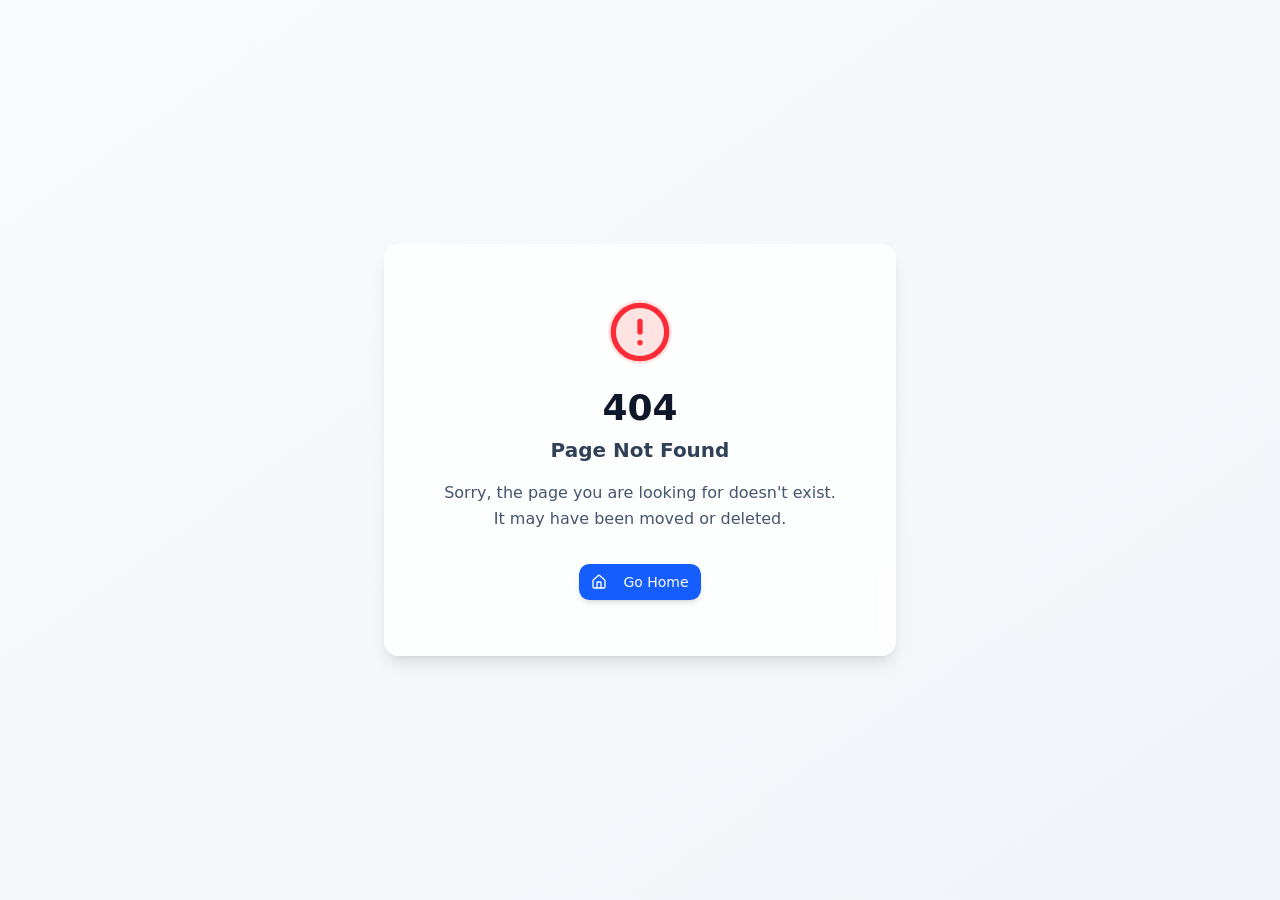
==== index.html @ 46c2acef "page create" ====
<!doctype html>
<html lang="en">

  <head>
    <meta charset="UTF-8" />
    <meta
      name="viewport"
      content="width=device-width, initial-scale=1.0, maximum-scale=1" />
    <link rel="icon" type="image/png" href="https://files.manuscdn.com/user_upload_by_module/web_dev_logo/310519663129083661/IYNgkzxyykVohRlD.png" />
    <link rel="apple-touch-icon" href="https://files.manuscdn.com/user_upload_by_module/web_dev_logo/310519663129083661/IYNgkzxyykVohRlD.png" />
    <title>Q'SHOW - Portfólio e Mídia Kit Digital</title>
    <!-- Add Google Fonts here, example:
    <link rel="preconnect" href="https://fonts.googleapis.com" />
    <link rel="preconnect" href="https://fonts.gstatic.com" crossorigin />
    <link href="https://fonts.googleapis.com/css2?family=Inter:wght@400;500;600;700&display=swap" rel="stylesheet" />
    -->
    <script type="module" crossorigin src="/assets/index-CHaMhedC.js"></script>
    <link rel="stylesheet" crossorigin href="/assets/index-DF2YPEiP.css">
  </head>

  <body>
    <script id="manus-runtime">window.__MANUS_HOST_DEV__ = false;
(function(){"use strict";var Dr={exports:{}},Qn={};/**
 * @license React
 * react-jsx-runtime.production.js
 *
 * Copyright (c) Meta Platforms, Inc. and affiliates.
 *
 * This source code is licensed under the MIT license found in the
 * LICENSE file in the root directory of this source tree.
 */var Wc;function cm(){if(Wc)return Qn;Wc=1;var r=Symbol.for("react.transitional.element"),i=Symbol.for("react.fragment");function u(s,f,m){var x=null;if(m!==void 0&&(x=""+m),f.key!==void 0&&(x=""+f.key),"key"in f){m={};for(var N in f)N!=="key"&&(m[N]=f[N])}else m=f;return f=m.ref,{$$typeof:r,type:s,key:x,ref:f!==void 0?f:null,props:m}}return Qn.Fragment=i,Qn.jsx=u,Qn.jsxs=u,Qn}var $c;function um(){return $c||($c=1,Dr.exports=cm()),Dr.exports}var h=um(),Mr={exports:{}},Kn={},Ar={exports:{}},Rr={};/**
 * @license React
 * scheduler.production.js
 *
 * Copyright (c) Meta Platforms, Inc. and affiliates.
 *
 * This source code is licensed under the MIT license found in the
 * LICENSE file in the root directory of this source tree.
 */var Fc;function dm(){return Fc||(Fc=1,function(r){function i(A,G){var B=A.length;A.push(G);t:for(;0<B;){var bt=B-1>>>1,p=A[bt];if(0<f(p,G))A[bt]=G,A[B]=p,B=bt;else break t}}function u(A){return A.length===0?null:A[0]}function s(A){if(A.length===0)return null;var G=A[0],B=A.pop();if(B!==G){A[0]=B;t:for(var bt=0,p=A.length,j=p>>>1;bt<j;){var V=2*(bt+1)-1,q=A[V],Z=V+1,st=A[Z];if(0>f(q,B))Z<p&&0>f(st,q)?(A[bt]=st,A[Z]=B,bt=Z):(A[bt]=q,A[V]=B,bt=V);else if(Z<p&&0>f(st,B))A[bt]=st,A[Z]=B,bt=Z;else break t}}return G}function f(A,G){var B=A.sortIndex-G.sortIndex;return B!==0?B:A.id-G.id}if(r.unstable_now=void 0,typeof performance=="object"&&typeof performance.now=="function"){var m=performance;r.unstable_now=function(){return m.now()}}else{var x=Date,N=x.now();r.unstable_now=function(){return x.now()-N}}var C=[],v=[],D=1,R=null,J=3,$=!1,F=!1,at=!1,ct=!1,ht=typeof setTimeout=="function"?setTimeout:null,St=typeof clearTimeout=="function"?clearTimeout:null,k=typeof setImmediate<"u"?setImmediate:null;function Y(A){for(var G=u(v);G!==null;){if(G.callback===null)s(v);else if(G.startTime<=A)s(v),G.sortIndex=G.expirationTime,i(C,G);else break;G=u(v)}}function H(A){if(at=!1,Y(A),!F)if(u(C)!==null)F=!0,it||(it=!0,Bt());else{var G=u(v);G!==null&&Mt(H,G.startTime-A)}}var it=!1,rt=-1,X=5,xt=-1;function Be(){return ct?!0:!(r.unstable_now()-xt<X)}function It(){if(ct=!1,it){var A=r.unstable_now();xt=A;var G=!0;try{t:{F=!1,at&&(at=!1,St(rt),rt=-1),$=!0;var B=J;try{e:{for(Y(A),R=u(C);R!==null&&!(R.expirationTime>A&&Be());){var bt=R.callback;if(typeof bt=="function"){R.callback=null,J=R.priorityLevel;var p=bt(R.expirationTime<=A);if(A=r.unstable_now(),typeof p=="function"){R.callback=p,Y(A),G=!0;break e}R===u(C)&&s(C),Y(A)}else s(C);R=u(C)}if(R!==null)G=!0;else{var j=u(v);j!==null&&Mt(H,j.startTime-A),G=!1}}break t}finally{R=null,J=B,$=!1}G=void 0}}finally{G?Bt():it=!1}}}var Bt;if(typeof k=="function")Bt=function(){k(It)};else if(typeof MessageChannel<"u"){var me=new MessageChannel,Se=me.port2;me.port1.onmessage=It,Bt=function(){Se.postMessage(null)}}else Bt=function(){ht(It,0)};function Mt(A,G){rt=ht(function(){A(r.unstable_now())},G)}r.unstable_IdlePriority=5,r.unstable_ImmediatePriority=1,r.unstable_LowPriority=4,r.unstable_NormalPriority=3,r.unstable_Profiling=null,r.unstable_UserBlockingPriority=2,r.unstable_cancelCallback=function(A){A.callback=null},r.unstable_forceFrameRate=function(A){0>A||125<A?console.error("forceFrameRate takes a positive int between 0 and 125, forcing frame rates higher than 125 fps is not supported"):X=0<A?Math.floor(1e3/A):5},r.unstable_getCurrentPriorityLevel=function(){return J},r.unstable_next=function(A){switch(J){case 1:case 2:case 3:var G=3;break;default:G=J}var B=J;J=G;try{return A()}finally{J=B}},r.unstable_requestPaint=function(){ct=!0},r.unstable_runWithPriority=function(A,G){switch(A){case 1:case 2:case 3:case 4:case 5:break;default:A=3}var B=J;J=A;try{return G()}finally{J=B}},r.unstable_scheduleCallback=function(A,G,B){var bt=r.unstable_now();switch(typeof B=="object"&&B!==null?(B=B.delay,B=typeof B=="number"&&0<B?bt+B:bt):B=bt,A){case 1:var p=-1;break;case 2:p=250;break;case 5:p=1073741823;break;case 4:p=1e4;break;default:p=5e3}return p=B+p,A={id:D++,callback:G,priorityLevel:A,startTime:B,expirationTime:p,sortIndex:-1},B>bt?(A.sortIndex=B,i(v,A),u(C)===null&&A===u(v)&&(at?(St(rt),rt=-1):at=!0,Mt(H,B-bt))):(A.sortIndex=p,i(C,A),F||$||(F=!0,it||(it=!0,Bt()))),A},r.unstable_shouldYield=Be,r.unstable_wrapCallback=function(A){var G=J;return function(){var B=J;J=G;try{return A.apply(this,arguments)}finally{J=B}}}}(Rr)),Rr}var Ic;function fm(){return Ic||(Ic=1,Ar.exports=dm()),Ar.exports}var zr={exports:{}},ut={};/**
 * @license React
 * react.production.js
 *
 * Copyright (c) Meta Platforms, Inc. and affiliates.
 *
 * This source code is licensed under the MIT license found in the
 * LICENSE file in the root directory of this source tree.
 */var tu;function hm(){if(tu)return ut;tu=1;var r=Symbol.for("react.transitional.element"),i=Symbol.for("react.portal"),u=Symbol.for("react.fragment"),s=Symbol.for("react.strict_mode"),f=Symbol.for("react.profiler"),m=Symbol.for("react.consumer"),x=Symbol.for("react.context"),N=Symbol.for("react.forward_ref"),C=Symbol.for("react.suspense"),v=Symbol.for("react.memo"),D=Symbol.for("react.lazy"),R=Symbol.iterator;function J(p){return p===null||typeof p!="object"?null:(p=R&&p[R]||p["@@iterator"],typeof p=="function"?p:null)}var $={isMounted:function(){return!1},enqueueForceUpdate:function(){},enqueueReplaceState:function(){},enqueueSetState:function(){}},F=Object.assign,at={};function ct(p,j,V){this.props=p,this.context=j,this.refs=at,this.updater=V||$}ct.prototype.isReactComponent={},ct.prototype.setState=function(p,j){if(typeof p!="object"&&typeof p!="function"&&p!=null)throw Error("takes an object of state variables to update or a function which returns an object of state variables.");this.updater.enqueueSetState(this,p,j,"setState")},ct.prototype.forceUpdate=function(p){this.updater.enqueueForceUpdate(this,p,"forceUpdate")};function ht(){}ht.prototype=ct.prototype;function St(p,j,V){this.props=p,this.context=j,this.refs=at,this.updater=V||$}var k=St.prototype=new ht;k.constructor=St,F(k,ct.prototype),k.isPureReactComponent=!0;var Y=Array.isArray,H={H:null,A:null,T:null,S:null,V:null},it=Object.prototype.hasOwnProperty;function rt(p,j,V,q,Z,st){return V=st.ref,{$$typeof:r,type:p,key:j,ref:V!==void 0?V:null,props:st}}function X(p,j){return rt(p.type,j,void 0,void 0,void 0,p.props)}function xt(p){return typeof p=="object"&&p!==null&&p.$$typeof===r}function Be(p){var j={"=":"=0",":":"=2"};return"$"+p.replace(/[=:]/g,function(V){return j[V]})}var It=/\/+/g;function Bt(p,j){return typeof p=="object"&&p!==null&&p.key!=null?Be(""+p.key):j.toString(36)}function me(){}function Se(p){switch(p.status){case"fulfilled":return p.value;case"rejected":throw p.reason;default:switch(typeof p.status=="string"?p.then(me,me):(p.status="pending",p.then(function(j){p.status==="pending"&&(p.status="fulfilled",p.value=j)},function(j){p.status==="pending"&&(p.status="rejected",p.reason=j)})),p.status){case"fulfilled":return p.value;case"rejected":throw p.reason}}throw p}function Mt(p,j,V,q,Z){var st=typeof p;(st==="undefined"||st==="boolean")&&(p=null);var tt=!1;if(p===null)tt=!0;else switch(st){case"bigint":case"string":case"number":tt=!0;break;case"object":switch(p.$$typeof){case r:case i:tt=!0;break;case D:return tt=p._init,Mt(tt(p._payload),j,V,q,Z)}}if(tt)return Z=Z(p),tt=q===""?"."+Bt(p,0):q,Y(Z)?(V="",tt!=null&&(V=tt.replace(It,"$&/")+"/"),Mt(Z,j,V,"",function(Pt){return Pt})):Z!=null&&(xt(Z)&&(Z=X(Z,V+(Z.key==null||p&&p.key===Z.key?"":(""+Z.key).replace(It,"$&/")+"/")+tt)),j.push(Z)),1;tt=0;var gt=q===""?".":q+":";if(Y(p))for(var Tt=0;Tt<p.length;Tt++)q=p[Tt],st=gt+Bt(q,Tt),tt+=Mt(q,j,V,st,Z);else if(Tt=J(p),typeof Tt=="function")for(p=Tt.call(p),Tt=0;!(q=p.next()).done;)q=q.value,st=gt+Bt(q,Tt++),tt+=Mt(q,j,V,st,Z);else if(st==="object"){if(typeof p.then=="function")return Mt(Se(p),j,V,q,Z);throw j=String(p),Error("Objects are not valid as a React child (found: "+(j==="[object Object]"?"object with keys {"+Object.keys(p).join(", ")+"}":j)+"). If you meant to render a collection of children, use an array instead.")}return tt}function A(p,j,V){if(p==null)return p;var q=[],Z=0;return Mt(p,q,"","",function(st){return j.call(V,st,Z++)}),q}function G(p){if(p._status===-1){var j=p._result;j=j(),j.then(function(V){(p._status===0||p._status===-1)&&(p._status=1,p._result=V)},function(V){(p._status===0||p._status===-1)&&(p._status=2,p._result=V)}),p._status===-1&&(p._status=0,p._result=j)}if(p._status===1)return p._result.default;throw p._result}var B=typeof reportError=="function"?reportError:function(p){if(typeof window=="object"&&typeof window.ErrorEvent=="function"){var j=new window.ErrorEvent("error",{bubbles:!0,cancelable:!0,message:typeof p=="object"&&p!==null&&typeof p.message=="string"?String(p.message):String(p),error:p});if(!window.dispatchEvent(j))return}else if(typeof process=="object"&&typeof process.emit=="function"){process.emit("uncaughtException",p);return}console.error(p)};function bt(){}return ut.Children={map:A,forEach:function(p,j,V){A(p,function(){j.apply(this,arguments)},V)},count:function(p){var j=0;return A(p,function(){j++}),j},toArray:function(p){return A(p,function(j){return j})||[]},only:function(p){if(!xt(p))throw Error("React.Children.only expected to receive a single React element child.");return p}},ut.Component=ct,ut.Fragment=u,ut.Profiler=f,ut.PureComponent=St,ut.StrictMode=s,ut.Suspense=C,ut.__CLIENT_INTERNALS_DO_NOT_USE_OR_WARN_USERS_THEY_CANNOT_UPGRADE=H,ut.__COMPILER_RUNTIME={__proto__:null,c:function(p){return H.H.useMemoCache(p)}},ut.cache=function(p){return function(){return p.apply(null,arguments)}},ut.cloneElement=function(p,j,V){if(p==null)throw Error("The argument must be a React element, but you passed "+p+".");var q=F({},p.props),Z=p.key,st=void 0;if(j!=null)for(tt in j.ref!==void 0&&(st=void 0),j.key!==void 0&&(Z=""+j.key),j)!it.call(j,tt)||tt==="key"||tt==="__self"||tt==="__source"||tt==="ref"&&j.ref===void 0||(q[tt]=j[tt]);var tt=arguments.length-2;if(tt===1)q.children=V;else if(1<tt){for(var gt=Array(tt),Tt=0;Tt<tt;Tt++)gt[Tt]=arguments[Tt+2];q.children=gt}return rt(p.type,Z,void 0,void 0,st,q)},ut.createContext=function(p){return p={$$typeof:x,_currentValue:p,_currentValue2:p,_threadCount:0,Provider:null,Consumer:null},p.Provider=p,p.Consumer={$$typeof:m,_context:p},p},ut.createElement=function(p,j,V){var q,Z={},st=null;if(j!=null)for(q in j.key!==void 0&&(st=""+j.key),j)it.call(j,q)&&q!=="key"&&q!=="__self"&&q!=="__source"&&(Z[q]=j[q]);var tt=arguments.length-2;if(tt===1)Z.children=V;else if(1<tt){for(var gt=Array(tt),Tt=0;Tt<tt;Tt++)gt[Tt]=arguments[Tt+2];Z.children=gt}if(p&&p.defaultProps)for(q in tt=p.defaultProps,tt)Z[q]===void 0&&(Z[q]=tt[q]);return rt(p,st,void 0,void 0,null,Z)},ut.createRef=function(){return{current:null}},ut.forwardRef=function(p){return{$$typeof:N,render:p}},ut.isValidElement=xt,ut.lazy=function(p){return{$$typeof:D,_payload:{_status:-1,_result:p},_init:G}},ut.memo=function(p,j){return{$$typeof:v,type:p,compare:j===void 0?null:j}},ut.startTransition=function(p){var j=H.T,V={};H.T=V;try{var q=p(),Z=H.S;Z!==null&&Z(V,q),typeof q=="object"&&q!==null&&typeof q.then=="function"&&q.then(bt,B)}catch(st){B(st)}finally{H.T=j}},ut.unstable_useCacheRefresh=function(){return H.H.useCacheRefresh()},ut.use=function(p){return H.H.use(p)},ut.useActionState=function(p,j,V){return H.H.useActionState(p,j,V)},ut.useCallback=function(p,j){return H.H.useCallback(p,j)},ut.useContext=function(p){return H.H.useContext(p)},ut.useDebugValue=function(){},ut.useDeferredValue=function(p,j){return H.H.useDeferredValue(p,j)},ut.useEffect=function(p,j,V){var q=H.H;if(typeof V=="function")throw Error("useEffect CRUD overload is not enabled in this build of React.");return q.useEffect(p,j)},ut.useId=function(){return H.H.useId()},ut.useImperativeHandle=function(p,j,V){return H.H.useImperativeHandle(p,j,V)},ut.useInsertionEffect=function(p,j){return H.H.useInsertionEffect(p,j)},ut.useLayoutEffect=function(p,j){return H.H.useLayoutEffect(p,j)},ut.useMemo=function(p,j){return H.H.useMemo(p,j)},ut.useOptimistic=function(p,j){return H.H.useOptimistic(p,j)},ut.useReducer=function(p,j,V){return H.H.useReducer(p,j,V)},ut.useRef=function(p){return H.H.useRef(p)},ut.useState=function(p){return H.H.useState(p)},ut.useSyncExternalStore=function(p,j,V){return H.H.useSyncExternalStore(p,j,V)},ut.useTransition=function(){return H.H.useTransition()},ut.version="19.1.1",ut}var eu;function Nr(){return eu||(eu=1,zr.exports=hm()),zr.exports}var _r={exports:{}},he={};/**
 * @license React
 * react-dom.production.js
 *
 * Copyright (c) Meta Platforms, Inc. and affiliates.
 *
 * This source code is licensed under the MIT license found in the
 * LICENSE file in the root directory of this source tree.
 */var lu;function mm(){if(lu)return he;lu=1;var r=Nr();function i(C){var v="https://react.dev/errors/"+C;if(1<arguments.length){v+="?args[]="+encodeURIComponent(arguments[1]);for(var D=2;D<arguments.length;D++)v+="&args[]="+encodeURIComponent(arguments[D])}return"Minified React error #"+C+"; visit "+v+" for the full message or use the non-minified dev environment for full errors and additional helpful warnings."}function u(){}var s={d:{f:u,r:function(){throw Error(i(522))},D:u,C:u,L:u,m:u,X:u,S:u,M:u},p:0,findDOMNode:null},f=Symbol.for("react.portal");function m(C,v,D){var R=3<arguments.length&&arguments[3]!==void 0?arguments[3]:null;return{$$typeof:f,key:R==null?null:""+R,children:C,containerInfo:v,implementation:D}}var x=r.__CLIENT_INTERNALS_DO_NOT_USE_OR_WARN_USERS_THEY_CANNOT_UPGRADE;function N(C,v){if(C==="font")return"";if(typeof v=="string")return v==="use-credentials"?v:""}return he.__DOM_INTERNALS_DO_NOT_USE_OR_WARN_USERS_THEY_CANNOT_UPGRADE=s,he.createPortal=function(C,v){var D=2<arguments.length&&arguments[2]!==void 0?arguments[2]:null;if(!v||v.nodeType!==1&&v.nodeType!==9&&v.nodeType!==11)throw Error(i(299));return m(C,v,null,D)},he.flushSync=function(C){var v=x.T,D=s.p;try{if(x.T=null,s.p=2,C)return C()}finally{x.T=v,s.p=D,s.d.f()}},he.preconnect=function(C,v){typeof C=="string"&&(v?(v=v.crossOrigin,v=typeof v=="string"?v==="use-credentials"?v:"":void 0):v=null,s.d.C(C,v))},he.prefetchDNS=function(C){typeof C=="string"&&s.d.D(C)},he.preinit=function(C,v){if(typeof C=="string"&&v&&typeof v.as=="string"){var D=v.as,R=N(D,v.crossOrigin),J=typeof v.integrity=="string"?v.integrity:void 0,$=typeof v.fetchPriority=="string"?v.fetchPriority:void 0;D==="style"?s.d.S(C,typeof v.precedence=="string"?v.precedence:void 0,{crossOrigin:R,integrity:J,fetchPriority:$}):D==="script"&&s.d.X(C,{crossOrigin:R,integrity:J,fetchPriority:$,nonce:typeof v.nonce=="string"?v.nonce:void 0})}},he.preinitModule=function(C,v){if(typeof C=="string")if(typeof v=="object"&&v!==null){if(v.as==null||v.as==="script"){var D=N(v.as,v.crossOrigin);s.d.M(C,{crossOrigin:D,integrity:typeof v.integrity=="string"?v.integrity:void 0,nonce:typeof v.nonce=="string"?v.nonce:void 0})}}else v==null&&s.d.M(C)},he.preload=function(C,v){if(typeof C=="string"&&typeof v=="object"&&v!==null&&typeof v.as=="string"){var D=v.as,R=N(D,v.crossOrigin);s.d.L(C,D,{crossOrigin:R,integrity:typeof v.integrity=="string"?v.integrity:void 0,nonce:typeof v.nonce=="string"?v.nonce:void 0,type:typeof v.type=="string"?v.type:void 0,fetchPriority:typeof v.fetchPriority=="string"?v.fetchPriority:void 0,referrerPolicy:typeof v.referrerPolicy=="string"?v.referrerPolicy:void 0,imageSrcSet:typeof v.imageSrcSet=="string"?v.imageSrcSet:void 0,imageSizes:typeof v.imageSizes=="string"?v.imageSizes:void 0,media:typeof v.media=="string"?v.media:void 0})}},he.preloadModule=function(C,v){if(typeof C=="string")if(v){var D=N(v.as,v.crossOrigin);s.d.m(C,{as:typeof v.as=="string"&&v.as!=="script"?v.as:void 0,crossOrigin:D,integrity:typeof v.integrity=="string"?v.integrity:void 0})}else s.d.m(C)},he.requestFormReset=function(C){s.d.r(C)},he.unstable_batchedUpdates=function(C,v){return C(v)},he.useFormState=function(C,v,D){return x.H.useFormState(C,v,D)},he.useFormStatus=function(){return x.H.useHostTransitionStatus()},he.version="19.1.1",he}var au;function gm(){if(au)return _r.exports;au=1;function r(){if(!(typeof __REACT_DEVTOOLS_GLOBAL_HOOK__>"u"||typeof __REACT_DEVTOOLS_GLOBAL_HOOK__.checkDCE!="function"))try{__REACT_DEVTOOLS_GLOBAL_HOOK__.checkDCE(r)}catch(i){console.error(i)}}return r(),_r.exports=mm(),_r.exports}/**
 * @license React
 * react-dom-client.production.js
 *
 * Copyright (c) Meta Platforms, Inc. and affiliates.
 *
 * This source code is licensed under the MIT license found in the
 * LICENSE file in the root directory of this source tree.
 */var nu;function pm(){if(nu)return Kn;nu=1;var r=fm(),i=Nr(),u=gm();function s(t){var e="https://react.dev/errors/"+t;if(1<arguments.length){e+="?args[]="+encodeURIComponent(arguments[1]);for(var l=2;l<arguments.length;l++)e+="&args[]="+encodeURIComponent(arguments[l])}return"Minified React error #"+t+"; visit "+e+" for the full message or use the non-minified dev environment for full errors and additional helpful warnings."}function f(t){return!(!t||t.nodeType!==1&&t.nodeType!==9&&t.nodeType!==11)}function m(t){var e=t,l=t;if(t.alternate)for(;e.return;)e=e.return;else{t=e;do e=t,(e.flags&4098)!==0&&(l=e.return),t=e.return;while(t)}return e.tag===3?l:null}function x(t){if(t.tag===13){var e=t.memoizedState;if(e===null&&(t=t.alternate,t!==null&&(e=t.memoizedState)),e!==null)return e.dehydrated}return null}function N(t){if(m(t)!==t)throw Error(s(188))}function C(t){var e=t.alternate;if(!e){if(e=m(t),e===null)throw Error(s(188));return e!==t?null:t}for(var l=t,a=e;;){var n=l.return;if(n===null)break;var o=n.alternate;if(o===null){if(a=n.return,a!==null){l=a;continue}break}if(n.child===o.child){for(o=n.child;o;){if(o===l)return N(n),t;if(o===a)return N(n),e;o=o.sibling}throw Error(s(188))}if(l.return!==a.return)l=n,a=o;else{for(var c=!1,d=n.child;d;){if(d===l){c=!0,l=n,a=o;break}if(d===a){c=!0,a=n,l=o;break}d=d.sibling}if(!c){for(d=o.child;d;){if(d===l){c=!0,l=o,a=n;break}if(d===a){c=!0,a=o,l=n;break}d=d.sibling}if(!c)throw Error(s(189))}}if(l.alternate!==a)throw Error(s(190))}if(l.tag!==3)throw Error(s(188));return l.stateNode.current===l?t:e}function v(t){var e=t.tag;if(e===5||e===26||e===27||e===6)return t;for(t=t.child;t!==null;){if(e=v(t),e!==null)return e;t=t.sibling}return null}var D=Object.assign,R=Symbol.for("react.element"),J=Symbol.for("react.transitional.element"),$=Symbol.for("react.portal"),F=Symbol.for("react.fragment"),at=Symbol.for("react.strict_mode"),ct=Symbol.for("react.profiler"),ht=Symbol.for("react.provider"),St=Symbol.for("react.consumer"),k=Symbol.for("react.context"),Y=Symbol.for("react.forward_ref"),H=Symbol.for("react.suspense"),it=Symbol.for("react.suspense_list"),rt=Symbol.for("react.memo"),X=Symbol.for("react.lazy"),xt=Symbol.for("react.activity"),Be=Symbol.for("react.memo_cache_sentinel"),It=Symbol.iterator;function Bt(t){return t===null||typeof t!="object"?null:(t=It&&t[It]||t["@@iterator"],typeof t=="function"?t:null)}var me=Symbol.for("react.client.reference");function Se(t){if(t==null)return null;if(typeof t=="function")return t.$$typeof===me?null:t.displayName||t.name||null;if(typeof t=="string")return t;switch(t){case F:return"Fragment";case ct:return"Profiler";case at:return"StrictMode";case H:return"Suspense";case it:return"SuspenseList";case xt:return"Activity"}if(typeof t=="object")switch(t.$$typeof){case $:return"Portal";case k:return(t.displayName||"Context")+".Provider";case St:return(t._context.displayName||"Context")+".Consumer";case Y:var e=t.render;return t=t.displayName,t||(t=e.displayName||e.name||"",t=t!==""?"ForwardRef("+t+")":"ForwardRef"),t;case rt:return e=t.displayName||null,e!==null?e:Se(t.type)||"Memo";case X:e=t._payload,t=t._init;try{return Se(t(e))}catch{}}return null}var Mt=Array.isArray,A=i.__CLIENT_INTERNALS_DO_NOT_USE_OR_WARN_USERS_THEY_CANNOT_UPGRADE,G=u.__DOM_INTERNALS_DO_NOT_USE_OR_WARN_USERS_THEY_CANNOT_UPGRADE,B={pending:!1,data:null,method:null,action:null},bt=[],p=-1;function j(t){return{current:t}}function V(t){0>p||(t.current=bt[p],bt[p]=null,p--)}function q(t,e){p++,bt[p]=t.current,t.current=e}var Z=j(null),st=j(null),tt=j(null),gt=j(null);function Tt(t,e){switch(q(tt,e),q(st,t),q(Z,null),e.nodeType){case 9:case 11:t=(t=e.documentElement)&&(t=t.namespaceURI)?Lh(t):0;break;default:if(t=e.tagName,e=e.namespaceURI)e=Lh(e),t=Hh(e,t);else switch(t){case"svg":t=1;break;case"math":t=2;break;default:t=0}}V(Z),q(Z,t)}function Pt(){V(Z),V(st),V(tt)}function Ke(t){t.memoizedState!==null&&q(gt,t);var e=Z.current,l=Hh(e,t.type);e!==l&&(q(st,t),q(Z,l))}function Ce(t){st.current===t&&(V(Z),V(st)),gt.current===t&&(V(gt),Jo._currentValue=B)}var Pe=Object.prototype.hasOwnProperty,pl=r.unstable_scheduleCallback,rn=r.unstable_cancelCallback,Sa=r.unstable_shouldYield,ii=r.unstable_requestPaint,ge=r.unstable_now,ri=r.unstable_getCurrentPriorityLevel,Hl=r.unstable_ImmediatePriority,$n=r.unstable_UserBlockingPriority,nl=r.unstable_NormalPriority,si=r.unstable_LowPriority,Ul=r.unstable_IdlePriority,ci=r.log,Ca=r.unstable_setDisableYieldValue,ql=null,Jt=null;function Je(t){if(typeof ci=="function"&&Ca(t),Jt&&typeof Jt.setStrictMode=="function")try{Jt.setStrictMode(ql,t)}catch{}}var Wt=Math.clz32?Math.clz32:di,ui=Math.log,Ea=Math.LN2;function di(t){return t>>>=0,t===0?32:31-(ui(t)/Ea|0)|0}var L=256,sn=4194304;function yl(t){var e=t&42;if(e!==0)return e;switch(t&-t){case 1:return 1;case 2:return 2;case 4:return 4;case 8:return 8;case 16:return 16;case 32:return 32;case 64:return 64;case 128:return 128;case 256:case 512:case 1024:case 2048:case 4096:case 8192:case 16384:case 32768:case 65536:case 131072:case 262144:case 524288:case 1048576:case 2097152:return t&4194048;case 4194304:case 8388608:case 16777216:case 33554432:return t&62914560;case 67108864:return 67108864;case 134217728:return 134217728;case 268435456:return 268435456;case 536870912:return 536870912;case 1073741824:return 0;default:return t}}function cn(t,e,l){var a=t.pendingLanes;if(a===0)return 0;var n=0,o=t.suspendedLanes,c=t.pingedLanes;t=t.warmLanes;var d=a&134217727;return d!==0?(a=d&~o,a!==0?n=yl(a):(c&=d,c!==0?n=yl(c):l||(l=d&~t,l!==0&&(n=yl(l))))):(d=a&~o,d!==0?n=yl(d):c!==0?n=yl(c):l||(l=a&~t,l!==0&&(n=yl(l)))),n===0?0:e!==0&&e!==n&&(e&o)===0&&(o=n&-n,l=e&-e,o>=l||o===32&&(l&4194048)!==0)?e:n}function Dt(t,e){return(t.pendingLanes&~(t.suspendedLanes&~t.pingedLanes)&e)===0}function Fn(t,e){switch(t){case 1:case 2:case 4:case 8:case 64:return e+250;case 16:case 32:case 128:case 256:case 512:case 1024:case 2048:case 4096:case 8192:case 16384:case 32768:case 65536:case 131072:case 262144:case 524288:case 1048576:case 2097152:return e+5e3;case 4194304:case 8388608:case 16777216:case 33554432:return-1;case 67108864:case 134217728:case 268435456:case 536870912:case 1073741824:return-1;default:return-1}}function In(){var t=L;return L<<=1,(L&4194048)===0&&(L=256),t}function fi(){var t=sn;return sn<<=1,(sn&62914560)===0&&(sn=4194304),t}function to(t){for(var e=[],l=0;31>l;l++)e.push(t);return e}function Ta(t,e){t.pendingLanes|=e,e!==268435456&&(t.suspendedLanes=0,t.pingedLanes=0,t.warmLanes=0)}function Fr(t,e,l,a,n,o){var c=t.pendingLanes;t.pendingLanes=l,t.suspendedLanes=0,t.pingedLanes=0,t.warmLanes=0,t.expiredLanes&=l,t.entangledLanes&=l,t.errorRecoveryDisabledLanes&=l,t.shellSuspendCounter=0;var d=t.entanglements,g=t.expirationTimes,S=t.hiddenUpdates;for(l=c&~l;0<l;){var z=31-Wt(l),O=1<<z;d[z]=0,g[z]=-1;var E=S[z];if(E!==null)for(S[z]=null,z=0;z<E.length;z++){var T=E[z];T!==null&&(T.lane&=-536870913)}l&=~O}a!==0&&hi(t,a,0),o!==0&&n===0&&t.tag!==0&&(t.suspendedLanes|=o&~(c&~e))}function hi(t,e,l){t.pendingLanes|=e,t.suspendedLanes&=~e;var a=31-Wt(e);t.entangledLanes|=e,t.entanglements[a]=t.entanglements[a]|1073741824|l&4194090}function mi(t,e){var l=t.entangledLanes|=e;for(t=t.entanglements;l;){var a=31-Wt(l),n=1<<a;n&e|t[a]&e&&(t[a]|=e),l&=~n}}function eo(t){switch(t){case 2:t=1;break;case 8:t=4;break;case 32:t=16;break;case 256:case 512:case 1024:case 2048:case 4096:case 8192:case 16384:case 32768:case 65536:case 131072:case 262144:case 524288:case 1048576:case 2097152:case 4194304:case 8388608:case 16777216:case 33554432:t=128;break;case 268435456:t=134217728;break;default:t=0}return t}function lo(t){return t&=-t,2<t?8<t?(t&134217727)!==0?32:268435456:8:2}function gi(){var t=G.p;return t!==0?t:(t=window.event,t===void 0?32:am(t.type))}function Ir(t,e){var l=G.p;try{return G.p=t,e()}finally{G.p=l}}var ol=Math.random().toString(36).slice(2),te="__reactFiber$"+ol,pe="__reactProps$"+ol,Gl="__reactContainer$"+ol,ao="__reactEvents$"+ol,ts="__reactListeners$"+ol,es="__reactHandles$"+ol,pi="__reactResources$"+ol,Da="__reactMarker$"+ol;function no(t){delete t[te],delete t[pe],delete t[ao],delete t[ts],delete t[es]}function Yl(t){var e=t[te];if(e)return e;for(var l=t.parentNode;l;){if(e=l[Gl]||l[te]){if(l=e.alternate,e.child!==null||l!==null&&l.child!==null)for(t=Yh(t);t!==null;){if(l=t[te])return l;t=Yh(t)}return e}t=l,l=t.parentNode}return null}function Xl(t){if(t=t[te]||t[Gl]){var e=t.tag;if(e===5||e===6||e===13||e===26||e===27||e===3)return t}return null}function Ma(t){var e=t.tag;if(e===5||e===26||e===27||e===6)return t.stateNode;throw Error(s(33))}function Vl(t){var e=t[pi];return e||(e=t[pi]={hoistableStyles:new Map,hoistableScripts:new Map}),e}function Xt(t){t[Da]=!0}var yi=new Set,vi={};function vl(t,e){We(t,e),We(t+"Capture",e)}function We(t,e){for(vi[t]=e,t=0;t<e.length;t++)yi.add(e[t])}var ls=RegExp("^[:A-Z_a-z\\u00C0-\\u00D6\\u00D8-\\u00F6\\u00F8-\\u02FF\\u0370-\\u037D\\u037F-\\u1FFF\\u200C-\\u200D\\u2070-\\u218F\\u2C00-\\u2FEF\\u3001-\\uD7FF\\uF900-\\uFDCF\\uFDF0-\\uFFFD][:A-Z_a-z\\u00C0-\\u00D6\\u00D8-\\u00F6\\u00F8-\\u02FF\\u0370-\\u037D\\u037F-\\u1FFF\\u200C-\\u200D\\u2070-\\u218F\\u2C00-\\u2FEF\\u3001-\\uD7FF\\uF900-\\uFDCF\\uFDF0-\\uFFFD\\-.0-9\\u00B7\\u0300-\\u036F\\u203F-\\u2040]*$"),bi={},xi={};function Aa(t){return Pe.call(xi,t)?!0:Pe.call(bi,t)?!1:ls.test(t)?xi[t]=!0:(bi[t]=!0,!1)}function M(t,e,l){if(Aa(e))if(l===null)t.removeAttribute(e);else{switch(typeof l){case"undefined":case"function":case"symbol":t.removeAttribute(e);return;case"boolean":var a=e.toLowerCase().slice(0,5);if(a!=="data-"&&a!=="aria-"){t.removeAttribute(e);return}}t.setAttribute(e,""+l)}}function nt(t,e,l){if(l===null)t.removeAttribute(e);else{switch(typeof l){case"undefined":case"function":case"symbol":case"boolean":t.removeAttribute(e);return}t.setAttribute(e,""+l)}}function Ot(t,e,l,a){if(a===null)t.removeAttribute(l);else{switch(typeof a){case"undefined":case"function":case"symbol":case"boolean":t.removeAttribute(l);return}t.setAttributeNS(e,l,""+a)}}var ee,Ee;function le(t){if(ee===void 0)try{throw Error()}catch(l){var e=l.stack.trim().match(/\n( *(at )?)/);ee=e&&e[1]||"",Ee=-1<l.stack.indexOf(`
    at`)?" (<anonymous>)":-1<l.stack.indexOf("@")?"@unknown:0:0":""}return`
`+ee+t+Ee}var Le=!1;function He(t,e){if(!t||Le)return"";Le=!0;var l=Error.prepareStackTrace;Error.prepareStackTrace=void 0;try{var a={DetermineComponentFrameRoot:function(){try{if(e){var O=function(){throw Error()};if(Object.defineProperty(O.prototype,"props",{set:function(){throw Error()}}),typeof Reflect=="object"&&Reflect.construct){try{Reflect.construct(O,[])}catch(T){var E=T}Reflect.construct(t,[],O)}else{try{O.call()}catch(T){E=T}t.call(O.prototype)}}else{try{throw Error()}catch(T){E=T}(O=t())&&typeof O.catch=="function"&&O.catch(function(){})}}catch(T){if(T&&E&&typeof T.stack=="string")return[T.stack,E.stack]}return[null,null]}};a.DetermineComponentFrameRoot.displayName="DetermineComponentFrameRoot";var n=Object.getOwnPropertyDescriptor(a.DetermineComponentFrameRoot,"name");n&&n.configurable&&Object.defineProperty(a.DetermineComponentFrameRoot,"name",{value:"DetermineComponentFrameRoot"});var o=a.DetermineComponentFrameRoot(),c=o[0],d=o[1];if(c&&d){var g=c.split(`
`),S=d.split(`
`);for(n=a=0;a<g.length&&!g[a].includes("DetermineComponentFrameRoot");)a++;for(;n<S.length&&!S[n].includes("DetermineComponentFrameRoot");)n++;if(a===g.length||n===S.length)for(a=g.length-1,n=S.length-1;1<=a&&0<=n&&g[a]!==S[n];)n--;for(;1<=a&&0<=n;a--,n--)if(g[a]!==S[n]){if(a!==1||n!==1)do if(a--,n--,0>n||g[a]!==S[n]){var z=`
`+g[a].replace(" at new "," at ");return t.displayName&&z.includes("<anonymous>")&&(z=z.replace("<anonymous>",t.displayName)),z}while(1<=a&&0<=n);break}}}finally{Le=!1,Error.prepareStackTrace=l}return(l=t?t.displayName||t.name:"")?le(l):""}function Zl(t){switch(t.tag){case 26:case 27:case 5:return le(t.type);case 16:return le("Lazy");case 13:return le("Suspense");case 19:return le("SuspenseList");case 0:case 15:return He(t.type,!1);case 11:return He(t.type.render,!1);case 1:return He(t.type,!0);case 31:return le("Activity");default:return""}}function bl(t){try{var e="";do e+=Zl(t),t=t.return;while(t);return e}catch(l){return`
Error generating stack: `+l.message+`
`+l.stack}}function Vt(t){switch(typeof t){case"bigint":case"boolean":case"number":case"string":case"undefined":return t;case"object":return t;default:return""}}function il(t){var e=t.type;return(t=t.nodeName)&&t.toLowerCase()==="input"&&(e==="checkbox"||e==="radio")}function ve(t){var e=il(t)?"checked":"value",l=Object.getOwnPropertyDescriptor(t.constructor.prototype,e),a=""+t[e];if(!t.hasOwnProperty(e)&&typeof l<"u"&&typeof l.get=="function"&&typeof l.set=="function"){var n=l.get,o=l.set;return Object.defineProperty(t,e,{configurable:!0,get:function(){return n.call(this)},set:function(c){a=""+c,o.call(this,c)}}),Object.defineProperty(t,e,{enumerable:l.enumerable}),{getValue:function(){return a},setValue:function(c){a=""+c},stopTracking:function(){t._valueTracker=null,delete t[e]}}}}function re(t){t._valueTracker||(t._valueTracker=ve(t))}function rl(t){if(!t)return!1;var e=t._valueTracker;if(!e)return!0;var l=e.getValue(),a="";return t&&(a=il(t)?t.checked?"true":"false":t.value),t=a,t!==l?(e.setValue(t),!0):!1}function xl(t){if(t=t||(typeof document<"u"?document:void 0),typeof t>"u")return null;try{return t.activeElement||t.body}catch{return t.body}}var un=/[\n"\\]/g;function se(t){return t.replace(un,function(e){return"\\"+e.charCodeAt(0).toString(16)+" "})}function Ql(t,e,l,a,n,o,c,d){t.name="",c!=null&&typeof c!="function"&&typeof c!="symbol"&&typeof c!="boolean"?t.type=c:t.removeAttribute("type"),e!=null?c==="number"?(e===0&&t.value===""||t.value!=e)&&(t.value=""+Vt(e)):t.value!==""+Vt(e)&&(t.value=""+Vt(e)):c!=="submit"&&c!=="reset"||t.removeAttribute("value"),e!=null?Kl(t,c,Vt(e)):l!=null?Kl(t,c,Vt(l)):a!=null&&t.removeAttribute("value"),n==null&&o!=null&&(t.defaultChecked=!!o),n!=null&&(t.checked=n&&typeof n!="function"&&typeof n!="symbol"),d!=null&&typeof d!="function"&&typeof d!="symbol"&&typeof d!="boolean"?t.name=""+Vt(d):t.removeAttribute("name")}function Ra(t,e,l,a,n,o,c,d){if(o!=null&&typeof o!="function"&&typeof o!="symbol"&&typeof o!="boolean"&&(t.type=o),e!=null||l!=null){if(!(o!=="submit"&&o!=="reset"||e!=null))return;l=l!=null?""+Vt(l):"",e=e!=null?""+Vt(e):l,d||e===t.value||(t.value=e),t.defaultValue=e}a=a??n,a=typeof a!="function"&&typeof a!="symbol"&&!!a,t.checked=d?t.checked:!!a,t.defaultChecked=!!a,c!=null&&typeof c!="function"&&typeof c!="symbol"&&typeof c!="boolean"&&(t.name=c)}function Kl(t,e,l){e==="number"&&xl(t.ownerDocument)===t||t.defaultValue===""+l||(t.defaultValue=""+l)}function $e(t,e,l,a){if(t=t.options,e){e={};for(var n=0;n<l.length;n++)e["$"+l[n]]=!0;for(l=0;l<t.length;l++)n=e.hasOwnProperty("$"+t[l].value),t[l].selected!==n&&(t[l].selected=n),n&&a&&(t[l].defaultSelected=!0)}else{for(l=""+Vt(l),e=null,n=0;n<t.length;n++){if(t[n].value===l){t[n].selected=!0,a&&(t[n].defaultSelected=!0);return}e!==null||t[n].disabled||(e=t[n])}e!==null&&(e.selected=!0)}}function za(t,e,l){if(e!=null&&(e=""+Vt(e),e!==t.value&&(t.value=e),l==null)){t.defaultValue!==e&&(t.defaultValue=e);return}t.defaultValue=l!=null?""+Vt(l):""}function Na(t,e,l,a){if(e==null){if(a!=null){if(l!=null)throw Error(s(92));if(Mt(a)){if(1<a.length)throw Error(s(93));a=a[0]}l=a}l==null&&(l=""),e=l}l=Vt(e),t.defaultValue=l,a=t.textContent,a===l&&a!==""&&a!==null&&(t.value=a)}function Fe(t,e){if(e){var l=t.firstChild;if(l&&l===t.lastChild&&l.nodeType===3){l.nodeValue=e;return}}t.textContent=e}var dn=new Set("animationIterationCount aspectRatio borderImageOutset borderImageSlice borderImageWidth boxFlex boxFlexGroup boxOrdinalGroup columnCount columns flex flexGrow flexPositive flexShrink flexNegative flexOrder gridArea gridRow gridRowEnd gridRowSpan gridRowStart gridColumn gridColumnEnd gridColumnSpan gridColumnStart fontWeight lineClamp lineHeight opacity order orphans scale tabSize widows zIndex zoom fillOpacity floodOpacity stopOpacity strokeDasharray strokeDashoffset strokeMiterlimit strokeOpacity strokeWidth MozAnimationIterationCount MozBoxFlex MozBoxFlexGroup MozLineClamp msAnimationIterationCount msFlex msZoom msFlexGrow msFlexNegative msFlexOrder msFlexPositive msFlexShrink msGridColumn msGridColumnSpan msGridRow msGridRowSpan WebkitAnimationIterationCount WebkitBoxFlex WebKitBoxFlexGroup WebkitBoxOrdinalGroup WebkitColumnCount WebkitColumns WebkitFlex WebkitFlexGrow WebkitFlexPositive WebkitFlexShrink WebkitLineClamp".split(" "));function _a(t,e,l){var a=e.indexOf("--")===0;l==null||typeof l=="boolean"||l===""?a?t.setProperty(e,""):e==="float"?t.cssFloat="":t[e]="":a?t.setProperty(e,l):typeof l!="number"||l===0||dn.has(e)?e==="float"?t.cssFloat=l:t[e]=(""+l).trim():t[e]=l+"px"}function ka(t,e,l){if(e!=null&&typeof e!="object")throw Error(s(62));if(t=t.style,l!=null){for(var a in l)!l.hasOwnProperty(a)||e!=null&&e.hasOwnProperty(a)||(a.indexOf("--")===0?t.setProperty(a,""):a==="float"?t.cssFloat="":t[a]="");for(var n in e)a=e[n],e.hasOwnProperty(n)&&l[n]!==a&&_a(t,n,a)}else for(var o in e)e.hasOwnProperty(o)&&_a(t,o,e[o])}function Oa(t){if(t.indexOf("-")===-1)return!1;switch(t){case"annotation-xml":case"color-profile":case"font-face":case"font-face-src":case"font-face-uri":case"font-face-format":case"font-face-name":case"missing-glyph":return!1;default:return!0}}var wi=new Map([["acceptCharset","accept-charset"],["htmlFor","for"],["httpEquiv","http-equiv"],["crossOrigin","crossorigin"],["accentHeight","accent-height"],["alignmentBaseline","alignment-baseline"],["arabicForm","arabic-form"],["baselineShift","baseline-shift"],["capHeight","cap-height"],["clipPath","clip-path"],["clipRule","clip-rule"],["colorInterpolation","color-interpolation"],["colorInterpolationFilters","color-interpolation-filters"],["colorProfile","color-profile"],["colorRendering","color-rendering"],["dominantBaseline","dominant-baseline"],["enableBackground","enable-background"],["fillOpacity","fill-opacity"],["fillRule","fill-rule"],["floodColor","flood-color"],["floodOpacity","flood-opacity"],["fontFamily","font-family"],["fontSize","font-size"],["fontSizeAdjust","font-size-adjust"],["fontStretch","font-stretch"],["fontStyle","font-style"],["fontVariant","font-variant"],["fontWeight","font-weight"],["glyphName","glyph-name"],["glyphOrientationHorizontal","glyph-orientation-horizontal"],["glyphOrientationVertical","glyph-orientation-vertical"],["horizAdvX","horiz-adv-x"],["horizOriginX","horiz-origin-x"],["imageRendering","image-rendering"],["letterSpacing","letter-spacing"],["lightingColor","lighting-color"],["markerEnd","marker-end"],["markerMid","marker-mid"],["markerStart","marker-start"],["overlinePosition","overline-position"],["overlineThickness","overline-thickness"],["paintOrder","paint-order"],["panose-1","panose-1"],["pointerEvents","pointer-events"],["renderingIntent","rendering-intent"],["shapeRendering","shape-rendering"],["stopColor","stop-color"],["stopOpacity","stop-opacity"],["strikethroughPosition","strikethrough-position"],["strikethroughThickness","strikethrough-thickness"],["strokeDasharray","stroke-dasharray"],["strokeDashoffset","stroke-dashoffset"],["strokeLinecap","stroke-linecap"],["strokeLinejoin","stroke-linejoin"],["strokeMiterlimit","stroke-miterlimit"],["strokeOpacity","stroke-opacity"],["strokeWidth","stroke-width"],["textAnchor","text-anchor"],["textDecoration","text-decoration"],["textRendering","text-rendering"],["transformOrigin","transform-origin"],["underlinePosition","underline-position"],["underlineThickness","underline-thickness"],["unicodeBidi","unicode-bidi"],["unicodeRange","unicode-range"],["unitsPerEm","units-per-em"],["vAlphabetic","v-alphabetic"],["vHanging","v-hanging"],["vIdeographic","v-ideographic"],["vMathematical","v-mathematical"],["vectorEffect","vector-effect"],["vertAdvY","vert-adv-y"],["vertOriginX","vert-origin-x"],["vertOriginY","vert-origin-y"],["wordSpacing","word-spacing"],["writingMode","writing-mode"],["xmlnsXlink","xmlns:xlink"],["xHeight","x-height"]]),Si=/^[\u0000-\u001F ]*j[\r\n\t]*a[\r\n\t]*v[\r\n\t]*a[\r\n\t]*s[\r\n\t]*c[\r\n\t]*r[\r\n\t]*i[\r\n\t]*p[\r\n\t]*t[\r\n\t]*:/i;function ja(t){return Si.test(""+t)?"javascript:throw new Error('React has blocked a javascript: URL as a security precaution.')":t}var fn=null;function hn(t){return t=t.target||t.srcElement||window,t.correspondingUseElement&&(t=t.correspondingUseElement),t.nodeType===3?t.parentNode:t}var wl=null,Sl=null;function oo(t){var e=Xl(t);if(e&&(t=e.stateNode)){var l=t[pe]||null;t:switch(t=e.stateNode,e.type){case"input":if(Ql(t,l.value,l.defaultValue,l.defaultValue,l.checked,l.defaultChecked,l.type,l.name),e=l.name,l.type==="radio"&&e!=null){for(l=t;l.parentNode;)l=l.parentNode;for(l=l.querySelectorAll('input[name="'+se(""+e)+'"][type="radio"]'),e=0;e<l.length;e++){var a=l[e];if(a!==t&&a.form===t.form){var n=a[pe]||null;if(!n)throw Error(s(90));Ql(a,n.value,n.defaultValue,n.defaultValue,n.checked,n.defaultChecked,n.type,n.name)}}for(e=0;e<l.length;e++)a=l[e],a.form===t.form&&rl(a)}break t;case"textarea":za(t,l.value,l.defaultValue);break t;case"select":e=l.value,e!=null&&$e(t,!!l.multiple,e,!1)}}}var mn=!1;function io(t,e,l){if(mn)return t(e,l);mn=!0;try{var a=t(e);return a}finally{if(mn=!1,(wl!==null||Sl!==null)&&(or(),wl&&(e=wl,t=Sl,Sl=wl=null,oo(e),t)))for(e=0;e<t.length;e++)oo(t[e])}}function Pl(t,e){var l=t.stateNode;if(l===null)return null;var a=l[pe]||null;if(a===null)return null;l=a[e];t:switch(e){case"onClick":case"onClickCapture":case"onDoubleClick":case"onDoubleClickCapture":case"onMouseDown":case"onMouseDownCapture":case"onMouseMove":case"onMouseMoveCapture":case"onMouseUp":case"onMouseUpCapture":case"onMouseEnter":(a=!a.disabled)||(t=t.type,a=!(t==="button"||t==="input"||t==="select"||t==="textarea")),t=!a;break t;default:t=!1}if(t)return null;if(l&&typeof l!="function")throw Error(s(231,e,typeof l));return l}var Ue=!(typeof window>"u"||typeof window.document>"u"||typeof window.document.createElement>"u"),gn=!1;if(Ue)try{var Jl={};Object.defineProperty(Jl,"passive",{get:function(){gn=!0}}),window.addEventListener("test",Jl,Jl),window.removeEventListener("test",Jl,Jl)}catch{gn=!1}var Ie=null,pn=null,Ba=null;function ro(){if(Ba)return Ba;var t,e=pn,l=e.length,a,n="value"in Ie?Ie.value:Ie.textContent,o=n.length;for(t=0;t<l&&e[t]===n[t];t++);var c=l-t;for(a=1;a<=c&&e[l-a]===n[o-a];a++);return Ba=n.slice(t,1<a?1-a:void 0)}function La(t){var e=t.keyCode;return"charCode"in t?(t=t.charCode,t===0&&e===13&&(t=13)):t=e,t===10&&(t=13),32<=t||t===13?t:0}function Ha(){return!0}function so(){return!1}function ce(t){function e(l,a,n,o,c){this._reactName=l,this._targetInst=n,this.type=a,this.nativeEvent=o,this.target=c,this.currentTarget=null;for(var d in t)t.hasOwnProperty(d)&&(l=t[d],this[d]=l?l(o):o[d]);return this.isDefaultPrevented=(o.defaultPrevented!=null?o.defaultPrevented:o.returnValue===!1)?Ha:so,this.isPropagationStopped=so,this}return D(e.prototype,{preventDefault:function(){this.defaultPrevented=!0;var l=this.nativeEvent;l&&(l.preventDefault?l.preventDefault():typeof l.returnValue!="unknown"&&(l.returnValue=!1),this.isDefaultPrevented=Ha)},stopPropagation:function(){var l=this.nativeEvent;l&&(l.stopPropagation?l.stopPropagation():typeof l.cancelBubble!="unknown"&&(l.cancelBubble=!0),this.isPropagationStopped=Ha)},persist:function(){},isPersistent:Ha}),e}var sl={eventPhase:0,bubbles:0,cancelable:0,timeStamp:function(t){return t.timeStamp||Date.now()},defaultPrevented:0,isTrusted:0},Ua=ce(sl),Wl=D({},sl,{view:0,detail:0}),Ci=ce(Wl),Ei,co,uo,Ti=D({},Wl,{screenX:0,screenY:0,clientX:0,clientY:0,pageX:0,pageY:0,ctrlKey:0,shiftKey:0,altKey:0,metaKey:0,getModifierState:ns,button:0,buttons:0,relatedTarget:function(t){return t.relatedTarget===void 0?t.fromElement===t.srcElement?t.toElement:t.fromElement:t.relatedTarget},movementX:function(t){return"movementX"in t?t.movementX:(t!==uo&&(uo&&t.type==="mousemove"?(Ei=t.screenX-uo.screenX,co=t.screenY-uo.screenY):co=Ei=0,uo=t),Ei)},movementY:function(t){return"movementY"in t?t.movementY:co}}),Yu=ce(Ti),C0=D({},Ti,{dataTransfer:0}),E0=ce(C0),T0=D({},Wl,{relatedTarget:0}),as=ce(T0),D0=D({},sl,{animationName:0,elapsedTime:0,pseudoElement:0}),M0=ce(D0),A0=D({},sl,{clipboardData:function(t){return"clipboardData"in t?t.clipboardData:window.clipboardData}}),R0=ce(A0),z0=D({},sl,{data:0}),Xu=ce(z0),N0={Esc:"Escape",Spacebar:" ",Left:"ArrowLeft",Up:"ArrowUp",Right:"ArrowRight",Down:"ArrowDown",Del:"Delete",Win:"OS",Menu:"ContextMenu",Apps:"ContextMenu",Scroll:"ScrollLock",MozPrintableKey:"Unidentified"},_0={8:"Backspace",9:"Tab",12:"Clear",13:"Enter",16:"Shift",17:"Control",18:"Alt",19:"Pause",20:"CapsLock",27:"Escape",32:" ",33:"PageUp",34:"PageDown",35:"End",36:"Home",37:"ArrowLeft",38:"ArrowUp",39:"ArrowRight",40:"ArrowDown",45:"Insert",46:"Delete",112:"F1",113:"F2",114:"F3",115:"F4",116:"F5",117:"F6",118:"F7",119:"F8",120:"F9",121:"F10",122:"F11",123:"F12",144:"NumLock",145:"ScrollLock",224:"Meta"},k0={Alt:"altKey",Control:"ctrlKey",Meta:"metaKey",Shift:"shiftKey"};function O0(t){var e=this.nativeEvent;return e.getModifierState?e.getModifierState(t):(t=k0[t])?!!e[t]:!1}function ns(){return O0}var j0=D({},Wl,{key:function(t){if(t.key){var e=N0[t.key]||t.key;if(e!=="Unidentified")return e}return t.type==="keypress"?(t=La(t),t===13?"Enter":String.fromCharCode(t)):t.type==="keydown"||t.type==="keyup"?_0[t.keyCode]||"Unidentified":""},code:0,location:0,ctrlKey:0,shiftKey:0,altKey:0,metaKey:0,repeat:0,locale:0,getModifierState:ns,charCode:function(t){return t.type==="keypress"?La(t):0},keyCode:function(t){return t.type==="keydown"||t.type==="keyup"?t.keyCode:0},which:function(t){return t.type==="keypress"?La(t):t.type==="keydown"||t.type==="keyup"?t.keyCode:0}}),B0=ce(j0),L0=D({},Ti,{pointerId:0,width:0,height:0,pressure:0,tangentialPressure:0,tiltX:0,tiltY:0,twist:0,pointerType:0,isPrimary:0}),Vu=ce(L0),H0=D({},Wl,{touches:0,targetTouches:0,changedTouches:0,altKey:0,metaKey:0,ctrlKey:0,shiftKey:0,getModifierState:ns}),U0=ce(H0),q0=D({},sl,{propertyName:0,elapsedTime:0,pseudoElement:0}),G0=ce(q0),Y0=D({},Ti,{deltaX:function(t){return"deltaX"in t?t.deltaX:"wheelDeltaX"in t?-t.wheelDeltaX:0},deltaY:function(t){return"deltaY"in t?t.deltaY:"wheelDeltaY"in t?-t.wheelDeltaY:"wheelDelta"in t?-t.wheelDelta:0},deltaZ:0,deltaMode:0}),X0=ce(Y0),V0=D({},sl,{newState:0,oldState:0}),Z0=ce(V0),Q0=[9,13,27,32],os=Ue&&"CompositionEvent"in window,fo=null;Ue&&"documentMode"in document&&(fo=document.documentMode);var K0=Ue&&"TextEvent"in window&&!fo,Zu=Ue&&(!os||fo&&8<fo&&11>=fo),Qu=" ",Ku=!1;function Pu(t,e){switch(t){case"keyup":return Q0.indexOf(e.keyCode)!==-1;case"keydown":return e.keyCode!==229;case"keypress":case"mousedown":case"focusout":return!0;default:return!1}}function Ju(t){return t=t.detail,typeof t=="object"&&"data"in t?t.data:null}var yn=!1;function P0(t,e){switch(t){case"compositionend":return Ju(e);case"keypress":return e.which!==32?null:(Ku=!0,Qu);case"textInput":return t=e.data,t===Qu&&Ku?null:t;default:return null}}function J0(t,e){if(yn)return t==="compositionend"||!os&&Pu(t,e)?(t=ro(),Ba=pn=Ie=null,yn=!1,t):null;switch(t){case"paste":return null;case"keypress":if(!(e.ctrlKey||e.altKey||e.metaKey)||e.ctrlKey&&e.altKey){if(e.char&&1<e.char.length)return e.char;if(e.which)return String.fromCharCode(e.which)}return null;case"compositionend":return Zu&&e.locale!=="ko"?null:e.data;default:return null}}var W0={color:!0,date:!0,datetime:!0,"datetime-local":!0,email:!0,month:!0,number:!0,password:!0,range:!0,search:!0,tel:!0,text:!0,time:!0,url:!0,week:!0};function Wu(t){var e=t&&t.nodeName&&t.nodeName.toLowerCase();return e==="input"?!!W0[t.type]:e==="textarea"}function $u(t,e,l,a){wl?Sl?Sl.push(a):Sl=[a]:wl=a,e=dr(e,"onChange"),0<e.length&&(l=new Ua("onChange","change",null,l,a),t.push({event:l,listeners:e}))}var ho=null,mo=null;function $0(t){_h(t,0)}function Di(t){var e=Ma(t);if(rl(e))return t}function Fu(t,e){if(t==="change")return e}var Iu=!1;if(Ue){var is;if(Ue){var rs="oninput"in document;if(!rs){var td=document.createElement("div");td.setAttribute("oninput","return;"),rs=typeof td.oninput=="function"}is=rs}else is=!1;Iu=is&&(!document.documentMode||9<document.documentMode)}function ed(){ho&&(ho.detachEvent("onpropertychange",ld),mo=ho=null)}function ld(t){if(t.propertyName==="value"&&Di(mo)){var e=[];$u(e,mo,t,hn(t)),io($0,e)}}function F0(t,e,l){t==="focusin"?(ed(),ho=e,mo=l,ho.attachEvent("onpropertychange",ld)):t==="focusout"&&ed()}function I0(t){if(t==="selectionchange"||t==="keyup"||t==="keydown")return Di(mo)}function t1(t,e){if(t==="click")return Di(e)}function e1(t,e){if(t==="input"||t==="change")return Di(e)}function l1(t,e){return t===e&&(t!==0||1/t===1/e)||t!==t&&e!==e}var Re=typeof Object.is=="function"?Object.is:l1;function go(t,e){if(Re(t,e))return!0;if(typeof t!="object"||t===null||typeof e!="object"||e===null)return!1;var l=Object.keys(t),a=Object.keys(e);if(l.length!==a.length)return!1;for(a=0;a<l.length;a++){var n=l[a];if(!Pe.call(e,n)||!Re(t[n],e[n]))return!1}return!0}function ad(t){for(;t&&t.firstChild;)t=t.firstChild;return t}function nd(t,e){var l=ad(t);t=0;for(var a;l;){if(l.nodeType===3){if(a=t+l.textContent.length,t<=e&&a>=e)return{node:l,offset:e-t};t=a}t:{for(;l;){if(l.nextSibling){l=l.nextSibling;break t}l=l.parentNode}l=void 0}l=ad(l)}}function od(t,e){return t&&e?t===e?!0:t&&t.nodeType===3?!1:e&&e.nodeType===3?od(t,e.parentNode):"contains"in t?t.contains(e):t.compareDocumentPosition?!!(t.compareDocumentPosition(e)&16):!1:!1}function id(t){t=t!=null&&t.ownerDocument!=null&&t.ownerDocument.defaultView!=null?t.ownerDocument.defaultView:window;for(var e=xl(t.document);e instanceof t.HTMLIFrameElement;){try{var l=typeof e.contentWindow.location.href=="string"}catch{l=!1}if(l)t=e.contentWindow;else break;e=xl(t.document)}return e}function ss(t){var e=t&&t.nodeName&&t.nodeName.toLowerCase();return e&&(e==="input"&&(t.type==="text"||t.type==="search"||t.type==="tel"||t.type==="url"||t.type==="password")||e==="textarea"||t.contentEditable==="true")}var a1=Ue&&"documentMode"in document&&11>=document.documentMode,vn=null,cs=null,po=null,us=!1;function rd(t,e,l){var a=l.window===l?l.document:l.nodeType===9?l:l.ownerDocument;us||vn==null||vn!==xl(a)||(a=vn,"selectionStart"in a&&ss(a)?a={start:a.selectionStart,end:a.selectionEnd}:(a=(a.ownerDocument&&a.ownerDocument.defaultView||window).getSelection(),a={anchorNode:a.anchorNode,anchorOffset:a.anchorOffset,focusNode:a.focusNode,focusOffset:a.focusOffset}),po&&go(po,a)||(po=a,a=dr(cs,"onSelect"),0<a.length&&(e=new Ua("onSelect","select",null,e,l),t.push({event:e,listeners:a}),e.target=vn)))}function qa(t,e){var l={};return l[t.toLowerCase()]=e.toLowerCase(),l["Webkit"+t]="webkit"+e,l["Moz"+t]="moz"+e,l}var bn={animationend:qa("Animation","AnimationEnd"),animationiteration:qa("Animation","AnimationIteration"),animationstart:qa("Animation","AnimationStart"),transitionrun:qa("Transition","TransitionRun"),transitionstart:qa("Transition","TransitionStart"),transitioncancel:qa("Transition","TransitionCancel"),transitionend:qa("Transition","TransitionEnd")},ds={},sd={};Ue&&(sd=document.createElement("div").style,"AnimationEvent"in window||(delete bn.animationend.animation,delete bn.animationiteration.animation,delete bn.animationstart.animation),"TransitionEvent"in window||delete bn.transitionend.transition);function Ga(t){if(ds[t])return ds[t];if(!bn[t])return t;var e=bn[t],l;for(l in e)if(e.hasOwnProperty(l)&&l in sd)return ds[t]=e[l];return t}var cd=Ga("animationend"),ud=Ga("animationiteration"),dd=Ga("animationstart"),n1=Ga("transitionrun"),o1=Ga("transitionstart"),i1=Ga("transitioncancel"),fd=Ga("transitionend"),hd=new Map,fs="abort auxClick beforeToggle cancel canPlay canPlayThrough click close contextMenu copy cut drag dragEnd dragEnter dragExit dragLeave dragOver dragStart drop durationChange emptied encrypted ended error gotPointerCapture input invalid keyDown keyPress keyUp load loadedData loadedMetadata loadStart lostPointerCapture mouseDown mouseMove mouseOut mouseOver mouseUp paste pause play playing pointerCancel pointerDown pointerMove pointerOut pointerOver pointerUp progress rateChange reset resize seeked seeking stalled submit suspend timeUpdate touchCancel touchEnd touchStart volumeChange scroll toggle touchMove waiting wheel".split(" ");fs.push("scrollEnd");function tl(t,e){hd.set(t,e),vl(e,[t])}var md=new WeakMap;function qe(t,e){if(typeof t=="object"&&t!==null){var l=md.get(t);return l!==void 0?l:(e={value:t,source:e,stack:bl(e)},md.set(t,e),e)}return{value:t,source:e,stack:bl(e)}}var Ge=[],xn=0,hs=0;function Mi(){for(var t=xn,e=hs=xn=0;e<t;){var l=Ge[e];Ge[e++]=null;var a=Ge[e];Ge[e++]=null;var n=Ge[e];Ge[e++]=null;var o=Ge[e];if(Ge[e++]=null,a!==null&&n!==null){var c=a.pending;c===null?n.next=n:(n.next=c.next,c.next=n),a.pending=n}o!==0&&gd(l,n,o)}}function Ai(t,e,l,a){Ge[xn++]=t,Ge[xn++]=e,Ge[xn++]=l,Ge[xn++]=a,hs|=a,t.lanes|=a,t=t.alternate,t!==null&&(t.lanes|=a)}function ms(t,e,l,a){return Ai(t,e,l,a),Ri(t)}function wn(t,e){return Ai(t,null,null,e),Ri(t)}function gd(t,e,l){t.lanes|=l;var a=t.alternate;a!==null&&(a.lanes|=l);for(var n=!1,o=t.return;o!==null;)o.childLanes|=l,a=o.alternate,a!==null&&(a.childLanes|=l),o.tag===22&&(t=o.stateNode,t===null||t._visibility&1||(n=!0)),t=o,o=o.return;return t.tag===3?(o=t.stateNode,n&&e!==null&&(n=31-Wt(l),t=o.hiddenUpdates,a=t[n],a===null?t[n]=[e]:a.push(e),e.lane=l|536870912),o):null}function Ri(t){if(50<Go)throw Go=0,xc=null,Error(s(185));for(var e=t.return;e!==null;)t=e,e=t.return;return t.tag===3?t.stateNode:null}var Sn={};function r1(t,e,l,a){this.tag=t,this.key=l,this.sibling=this.child=this.return=this.stateNode=this.type=this.elementType=null,this.index=0,this.refCleanup=this.ref=null,this.pendingProps=e,this.dependencies=this.memoizedState=this.updateQueue=this.memoizedProps=null,this.mode=a,this.subtreeFlags=this.flags=0,this.deletions=null,this.childLanes=this.lanes=0,this.alternate=null}function ze(t,e,l,a){return new r1(t,e,l,a)}function gs(t){return t=t.prototype,!(!t||!t.isReactComponent)}function Cl(t,e){var l=t.alternate;return l===null?(l=ze(t.tag,e,t.key,t.mode),l.elementType=t.elementType,l.type=t.type,l.stateNode=t.stateNode,l.alternate=t,t.alternate=l):(l.pendingProps=e,l.type=t.type,l.flags=0,l.subtreeFlags=0,l.deletions=null),l.flags=t.flags&65011712,l.childLanes=t.childLanes,l.lanes=t.lanes,l.child=t.child,l.memoizedProps=t.memoizedProps,l.memoizedState=t.memoizedState,l.updateQueue=t.updateQueue,e=t.dependencies,l.dependencies=e===null?null:{lanes:e.lanes,firstContext:e.firstContext},l.sibling=t.sibling,l.index=t.index,l.ref=t.ref,l.refCleanup=t.refCleanup,l}function pd(t,e){t.flags&=65011714;var l=t.alternate;return l===null?(t.childLanes=0,t.lanes=e,t.child=null,t.subtreeFlags=0,t.memoizedProps=null,t.memoizedState=null,t.updateQueue=null,t.dependencies=null,t.stateNode=null):(t.childLanes=l.childLanes,t.lanes=l.lanes,t.child=l.child,t.subtreeFlags=0,t.deletions=null,t.memoizedProps=l.memoizedProps,t.memoizedState=l.memoizedState,t.updateQueue=l.updateQueue,t.type=l.type,e=l.dependencies,t.dependencies=e===null?null:{lanes:e.lanes,firstContext:e.firstContext}),t}function zi(t,e,l,a,n,o){var c=0;if(a=t,typeof t=="function")gs(t)&&(c=1);else if(typeof t=="string")c=cp(t,l,Z.current)?26:t==="html"||t==="head"||t==="body"?27:5;else t:switch(t){case xt:return t=ze(31,l,e,n),t.elementType=xt,t.lanes=o,t;case F:return Ya(l.children,n,o,e);case at:c=8,n|=24;break;case ct:return t=ze(12,l,e,n|2),t.elementType=ct,t.lanes=o,t;case H:return t=ze(13,l,e,n),t.elementType=H,t.lanes=o,t;case it:return t=ze(19,l,e,n),t.elementType=it,t.lanes=o,t;default:if(typeof t=="object"&&t!==null)switch(t.$$typeof){case ht:case k:c=10;break t;case St:c=9;break t;case Y:c=11;break t;case rt:c=14;break t;case X:c=16,a=null;break t}c=29,l=Error(s(130,t===null?"null":typeof t,"")),a=null}return e=ze(c,l,e,n),e.elementType=t,e.type=a,e.lanes=o,e}function Ya(t,e,l,a){return t=ze(7,t,a,e),t.lanes=l,t}function ps(t,e,l){return t=ze(6,t,null,e),t.lanes=l,t}function ys(t,e,l){return e=ze(4,t.children!==null?t.children:[],t.key,e),e.lanes=l,e.stateNode={containerInfo:t.containerInfo,pendingChildren:null,implementation:t.implementation},e}var Cn=[],En=0,Ni=null,_i=0,Ye=[],Xe=0,Xa=null,El=1,Tl="";function Va(t,e){Cn[En++]=_i,Cn[En++]=Ni,Ni=t,_i=e}function yd(t,e,l){Ye[Xe++]=El,Ye[Xe++]=Tl,Ye[Xe++]=Xa,Xa=t;var a=El;t=Tl;var n=32-Wt(a)-1;a&=~(1<<n),l+=1;var o=32-Wt(e)+n;if(30<o){var c=n-n%5;o=(a&(1<<c)-1).toString(32),a>>=c,n-=c,El=1<<32-Wt(e)+n|l<<n|a,Tl=o+t}else El=1<<o|l<<n|a,Tl=t}function vs(t){t.return!==null&&(Va(t,1),yd(t,1,0))}function bs(t){for(;t===Ni;)Ni=Cn[--En],Cn[En]=null,_i=Cn[--En],Cn[En]=null;for(;t===Xa;)Xa=Ye[--Xe],Ye[Xe]=null,Tl=Ye[--Xe],Ye[Xe]=null,El=Ye[--Xe],Ye[Xe]=null}var be=null,Ut=null,Et=!1,Za=null,cl=!1,xs=Error(s(519));function Qa(t){var e=Error(s(418,""));throw bo(qe(e,t)),xs}function vd(t){var e=t.stateNode,l=t.type,a=t.memoizedProps;switch(e[te]=t,e[pe]=a,l){case"dialog":vt("cancel",e),vt("close",e);break;case"iframe":case"object":case"embed":vt("load",e);break;case"video":case"audio":for(l=0;l<Xo.length;l++)vt(Xo[l],e);break;case"source":vt("error",e);break;case"img":case"image":case"link":vt("error",e),vt("load",e);break;case"details":vt("toggle",e);break;case"input":vt("invalid",e),Ra(e,a.value,a.defaultValue,a.checked,a.defaultChecked,a.type,a.name,!0),re(e);break;case"select":vt("invalid",e);break;case"textarea":vt("invalid",e),Na(e,a.value,a.defaultValue,a.children),re(e)}l=a.children,typeof l!="string"&&typeof l!="number"&&typeof l!="bigint"||e.textContent===""+l||a.suppressHydrationWarning===!0||Bh(e.textContent,l)?(a.popover!=null&&(vt("beforetoggle",e),vt("toggle",e)),a.onScroll!=null&&vt("scroll",e),a.onScrollEnd!=null&&vt("scrollend",e),a.onClick!=null&&(e.onclick=fr),e=!0):e=!1,e||Qa(t)}function bd(t){for(be=t.return;be;)switch(be.tag){case 5:case 13:cl=!1;return;case 27:case 3:cl=!0;return;default:be=be.return}}function yo(t){if(t!==be)return!1;if(!Et)return bd(t),Et=!0,!1;var e=t.tag,l;if((l=e!==3&&e!==27)&&((l=e===5)&&(l=t.type,l=!(l!=="form"&&l!=="button")||Bc(t.type,t.memoizedProps)),l=!l),l&&Ut&&Qa(t),bd(t),e===13){if(t=t.memoizedState,t=t!==null?t.dehydrated:null,!t)throw Error(s(317));t:{for(t=t.nextSibling,e=0;t;){if(t.nodeType===8)if(l=t.data,l==="/$"){if(e===0){Ut=ll(t.nextSibling);break t}e--}else l!=="$"&&l!=="$!"&&l!=="$?"||e++;t=t.nextSibling}Ut=null}}else e===27?(e=Ut,fa(t.type)?(t=qc,qc=null,Ut=t):Ut=e):Ut=be?ll(t.stateNode.nextSibling):null;return!0}function vo(){Ut=be=null,Et=!1}function xd(){var t=Za;return t!==null&&(Me===null?Me=t:Me.push.apply(Me,t),Za=null),t}function bo(t){Za===null?Za=[t]:Za.push(t)}var ws=j(null),Ka=null,Dl=null;function $l(t,e,l){q(ws,e._currentValue),e._currentValue=l}function Ml(t){t._currentValue=ws.current,V(ws)}function Ss(t,e,l){for(;t!==null;){var a=t.alternate;if((t.childLanes&e)!==e?(t.childLanes|=e,a!==null&&(a.childLanes|=e)):a!==null&&(a.childLanes&e)!==e&&(a.childLanes|=e),t===l)break;t=t.return}}function Cs(t,e,l,a){var n=t.child;for(n!==null&&(n.return=t);n!==null;){var o=n.dependencies;if(o!==null){var c=n.child;o=o.firstContext;t:for(;o!==null;){var d=o;o=n;for(var g=0;g<e.length;g++)if(d.context===e[g]){o.lanes|=l,d=o.alternate,d!==null&&(d.lanes|=l),Ss(o.return,l,t),a||(c=null);break t}o=d.next}}else if(n.tag===18){if(c=n.return,c===null)throw Error(s(341));c.lanes|=l,o=c.alternate,o!==null&&(o.lanes|=l),Ss(c,l,t),c=null}else c=n.child;if(c!==null)c.return=n;else for(c=n;c!==null;){if(c===t){c=null;break}if(n=c.sibling,n!==null){n.return=c.return,c=n;break}c=c.return}n=c}}function xo(t,e,l,a){t=null;for(var n=e,o=!1;n!==null;){if(!o){if((n.flags&524288)!==0)o=!0;else if((n.flags&262144)!==0)break}if(n.tag===10){var c=n.alternate;if(c===null)throw Error(s(387));if(c=c.memoizedProps,c!==null){var d=n.type;Re(n.pendingProps.value,c.value)||(t!==null?t.push(d):t=[d])}}else if(n===gt.current){if(c=n.alternate,c===null)throw Error(s(387));c.memoizedState.memoizedState!==n.memoizedState.memoizedState&&(t!==null?t.push(Jo):t=[Jo])}n=n.return}t!==null&&Cs(e,t,l,a),e.flags|=262144}function ki(t){for(t=t.firstContext;t!==null;){if(!Re(t.context._currentValue,t.memoizedValue))return!0;t=t.next}return!1}function Pa(t){Ka=t,Dl=null,t=t.dependencies,t!==null&&(t.firstContext=null)}function ye(t){return wd(Ka,t)}function Oi(t,e){return Ka===null&&Pa(t),wd(t,e)}function wd(t,e){var l=e._currentValue;if(e={context:e,memoizedValue:l,next:null},Dl===null){if(t===null)throw Error(s(308));Dl=e,t.dependencies={lanes:0,firstContext:e},t.flags|=524288}else Dl=Dl.next=e;return l}var s1=typeof AbortController<"u"?AbortController:function(){var t=[],e=this.signal={aborted:!1,addEventListener:function(l,a){t.push(a)}};this.abort=function(){e.aborted=!0,t.forEach(function(l){return l()})}},c1=r.unstable_scheduleCallback,u1=r.unstable_NormalPriority,$t={$$typeof:k,Consumer:null,Provider:null,_currentValue:null,_currentValue2:null,_threadCount:0};function Es(){return{controller:new s1,data:new Map,refCount:0}}function wo(t){t.refCount--,t.refCount===0&&c1(u1,function(){t.controller.abort()})}var So=null,Ts=0,Tn=0,Dn=null;function d1(t,e){if(So===null){var l=So=[];Ts=0,Tn=Mc(),Dn={status:"pending",value:void 0,then:function(a){l.push(a)}}}return Ts++,e.then(Sd,Sd),e}function Sd(){if(--Ts===0&&So!==null){Dn!==null&&(Dn.status="fulfilled");var t=So;So=null,Tn=0,Dn=null;for(var e=0;e<t.length;e++)(0,t[e])()}}function f1(t,e){var l=[],a={status:"pending",value:null,reason:null,then:function(n){l.push(n)}};return t.then(function(){a.status="fulfilled",a.value=e;for(var n=0;n<l.length;n++)(0,l[n])(e)},function(n){for(a.status="rejected",a.reason=n,n=0;n<l.length;n++)(0,l[n])(void 0)}),a}var Cd=A.S;A.S=function(t,e){typeof e=="object"&&e!==null&&typeof e.then=="function"&&d1(t,e),Cd!==null&&Cd(t,e)};var Ja=j(null);function Ds(){var t=Ja.current;return t!==null?t:jt.pooledCache}function ji(t,e){e===null?q(Ja,Ja.current):q(Ja,e.pool)}function Ed(){var t=Ds();return t===null?null:{parent:$t._currentValue,pool:t}}var Co=Error(s(460)),Td=Error(s(474)),Bi=Error(s(542)),Ms={then:function(){}};function Dd(t){return t=t.status,t==="fulfilled"||t==="rejected"}function Li(){}function Md(t,e,l){switch(l=t[l],l===void 0?t.push(e):l!==e&&(e.then(Li,Li),e=l),e.status){case"fulfilled":return e.value;case"rejected":throw t=e.reason,Rd(t),t;default:if(typeof e.status=="string")e.then(Li,Li);else{if(t=jt,t!==null&&100<t.shellSuspendCounter)throw Error(s(482));t=e,t.status="pending",t.then(function(a){if(e.status==="pending"){var n=e;n.status="fulfilled",n.value=a}},function(a){if(e.status==="pending"){var n=e;n.status="rejected",n.reason=a}})}switch(e.status){case"fulfilled":return e.value;case"rejected":throw t=e.reason,Rd(t),t}throw Eo=e,Co}}var Eo=null;function Ad(){if(Eo===null)throw Error(s(459));var t=Eo;return Eo=null,t}function Rd(t){if(t===Co||t===Bi)throw Error(s(483))}var Fl=!1;function As(t){t.updateQueue={baseState:t.memoizedState,firstBaseUpdate:null,lastBaseUpdate:null,shared:{pending:null,lanes:0,hiddenCallbacks:null},callbacks:null}}function Rs(t,e){t=t.updateQueue,e.updateQueue===t&&(e.updateQueue={baseState:t.baseState,firstBaseUpdate:t.firstBaseUpdate,lastBaseUpdate:t.lastBaseUpdate,shared:t.shared,callbacks:null})}function Il(t){return{lane:t,tag:0,payload:null,callback:null,next:null}}function ta(t,e,l){var a=t.updateQueue;if(a===null)return null;if(a=a.shared,(At&2)!==0){var n=a.pending;return n===null?e.next=e:(e.next=n.next,n.next=e),a.pending=e,e=Ri(t),gd(t,null,l),e}return Ai(t,a,e,l),Ri(t)}function To(t,e,l){if(e=e.updateQueue,e!==null&&(e=e.shared,(l&4194048)!==0)){var a=e.lanes;a&=t.pendingLanes,l|=a,e.lanes=l,mi(t,l)}}function zs(t,e){var l=t.updateQueue,a=t.alternate;if(a!==null&&(a=a.updateQueue,l===a)){var n=null,o=null;if(l=l.firstBaseUpdate,l!==null){do{var c={lane:l.lane,tag:l.tag,payload:l.payload,callback:null,next:null};o===null?n=o=c:o=o.next=c,l=l.next}while(l!==null);o===null?n=o=e:o=o.next=e}else n=o=e;l={baseState:a.baseState,firstBaseUpdate:n,lastBaseUpdate:o,shared:a.shared,callbacks:a.callbacks},t.updateQueue=l;return}t=l.lastBaseUpdate,t===null?l.firstBaseUpdate=e:t.next=e,l.lastBaseUpdate=e}var Ns=!1;function Do(){if(Ns){var t=Dn;if(t!==null)throw t}}function Mo(t,e,l,a){Ns=!1;var n=t.updateQueue;Fl=!1;var o=n.firstBaseUpdate,c=n.lastBaseUpdate,d=n.shared.pending;if(d!==null){n.shared.pending=null;var g=d,S=g.next;g.next=null,c===null?o=S:c.next=S,c=g;var z=t.alternate;z!==null&&(z=z.updateQueue,d=z.lastBaseUpdate,d!==c&&(d===null?z.firstBaseUpdate=S:d.next=S,z.lastBaseUpdate=g))}if(o!==null){var O=n.baseState;c=0,z=S=g=null,d=o;do{var E=d.lane&-536870913,T=E!==d.lane;if(T?(wt&E)===E:(a&E)===E){E!==0&&E===Tn&&(Ns=!0),z!==null&&(z=z.next={lane:0,tag:d.tag,payload:d.payload,callback:null,next:null});t:{var lt=t,I=d;E=e;var _t=l;switch(I.tag){case 1:if(lt=I.payload,typeof lt=="function"){O=lt.call(_t,O,E);break t}O=lt;break t;case 3:lt.flags=lt.flags&-65537|128;case 0:if(lt=I.payload,E=typeof lt=="function"?lt.call(_t,O,E):lt,E==null)break t;O=D({},O,E);break t;case 2:Fl=!0}}E=d.callback,E!==null&&(t.flags|=64,T&&(t.flags|=8192),T=n.callbacks,T===null?n.callbacks=[E]:T.push(E))}else T={lane:E,tag:d.tag,payload:d.payload,callback:d.callback,next:null},z===null?(S=z=T,g=O):z=z.next=T,c|=E;if(d=d.next,d===null){if(d=n.shared.pending,d===null)break;T=d,d=T.next,T.next=null,n.lastBaseUpdate=T,n.shared.pending=null}}while(!0);z===null&&(g=O),n.baseState=g,n.firstBaseUpdate=S,n.lastBaseUpdate=z,o===null&&(n.shared.lanes=0),sa|=c,t.lanes=c,t.memoizedState=O}}function zd(t,e){if(typeof t!="function")throw Error(s(191,t));t.call(e)}function Nd(t,e){var l=t.callbacks;if(l!==null)for(t.callbacks=null,t=0;t<l.length;t++)zd(l[t],e)}var Mn=j(null),Hi=j(0);function _d(t,e){t=Ol,q(Hi,t),q(Mn,e),Ol=t|e.baseLanes}function _s(){q(Hi,Ol),q(Mn,Mn.current)}function ks(){Ol=Hi.current,V(Mn),V(Hi)}var ea=0,mt=null,zt=null,Zt=null,Ui=!1,An=!1,Wa=!1,qi=0,Ao=0,Rn=null,h1=0;function Gt(){throw Error(s(321))}function Os(t,e){if(e===null)return!1;for(var l=0;l<e.length&&l<t.length;l++)if(!Re(t[l],e[l]))return!1;return!0}function js(t,e,l,a,n,o){return ea=o,mt=e,e.memoizedState=null,e.updateQueue=null,e.lanes=0,A.H=t===null||t.memoizedState===null?pf:yf,Wa=!1,o=l(a,n),Wa=!1,An&&(o=Od(e,l,a,n)),kd(t),o}function kd(t){A.H=Qi;var e=zt!==null&&zt.next!==null;if(ea=0,Zt=zt=mt=null,Ui=!1,Ao=0,Rn=null,e)throw Error(s(300));t===null||ae||(t=t.dependencies,t!==null&&ki(t)&&(ae=!0))}function Od(t,e,l,a){mt=t;var n=0;do{if(An&&(Rn=null),Ao=0,An=!1,25<=n)throw Error(s(301));if(n+=1,Zt=zt=null,t.updateQueue!=null){var o=t.updateQueue;o.lastEffect=null,o.events=null,o.stores=null,o.memoCache!=null&&(o.memoCache.index=0)}A.H=x1,o=e(l,a)}while(An);return o}function m1(){var t=A.H,e=t.useState()[0];return e=typeof e.then=="function"?Ro(e):e,t=t.useState()[0],(zt!==null?zt.memoizedState:null)!==t&&(mt.flags|=1024),e}function Bs(){var t=qi!==0;return qi=0,t}function Ls(t,e,l){e.updateQueue=t.updateQueue,e.flags&=-2053,t.lanes&=~l}function Hs(t){if(Ui){for(t=t.memoizedState;t!==null;){var e=t.queue;e!==null&&(e.pending=null),t=t.next}Ui=!1}ea=0,Zt=zt=mt=null,An=!1,Ao=qi=0,Rn=null}function Te(){var t={memoizedState:null,baseState:null,baseQueue:null,queue:null,next:null};return Zt===null?mt.memoizedState=Zt=t:Zt=Zt.next=t,Zt}function Qt(){if(zt===null){var t=mt.alternate;t=t!==null?t.memoizedState:null}else t=zt.next;var e=Zt===null?mt.memoizedState:Zt.next;if(e!==null)Zt=e,zt=t;else{if(t===null)throw mt.alternate===null?Error(s(467)):Error(s(310));zt=t,t={memoizedState:zt.memoizedState,baseState:zt.baseState,baseQueue:zt.baseQueue,queue:zt.queue,next:null},Zt===null?mt.memoizedState=Zt=t:Zt=Zt.next=t}return Zt}function Us(){return{lastEffect:null,events:null,stores:null,memoCache:null}}function Ro(t){var e=Ao;return Ao+=1,Rn===null&&(Rn=[]),t=Md(Rn,t,e),e=mt,(Zt===null?e.memoizedState:Zt.next)===null&&(e=e.alternate,A.H=e===null||e.memoizedState===null?pf:yf),t}function Gi(t){if(t!==null&&typeof t=="object"){if(typeof t.then=="function")return Ro(t);if(t.$$typeof===k)return ye(t)}throw Error(s(438,String(t)))}function qs(t){var e=null,l=mt.updateQueue;if(l!==null&&(e=l.memoCache),e==null){var a=mt.alternate;a!==null&&(a=a.updateQueue,a!==null&&(a=a.memoCache,a!=null&&(e={data:a.data.map(function(n){return n.slice()}),index:0})))}if(e==null&&(e={data:[],index:0}),l===null&&(l=Us(),mt.updateQueue=l),l.memoCache=e,l=e.data[e.index],l===void 0)for(l=e.data[e.index]=Array(t),a=0;a<t;a++)l[a]=Be;return e.index++,l}function Al(t,e){return typeof e=="function"?e(t):e}function Yi(t){var e=Qt();return Gs(e,zt,t)}function Gs(t,e,l){var a=t.queue;if(a===null)throw Error(s(311));a.lastRenderedReducer=l;var n=t.baseQueue,o=a.pending;if(o!==null){if(n!==null){var c=n.next;n.next=o.next,o.next=c}e.baseQueue=n=o,a.pending=null}if(o=t.baseState,n===null)t.memoizedState=o;else{e=n.next;var d=c=null,g=null,S=e,z=!1;do{var O=S.lane&-536870913;if(O!==S.lane?(wt&O)===O:(ea&O)===O){var E=S.revertLane;if(E===0)g!==null&&(g=g.next={lane:0,revertLane:0,action:S.action,hasEagerState:S.hasEagerState,eagerState:S.eagerState,next:null}),O===Tn&&(z=!0);else if((ea&E)===E){S=S.next,E===Tn&&(z=!0);continue}else O={lane:0,revertLane:S.revertLane,action:S.action,hasEagerState:S.hasEagerState,eagerState:S.eagerState,next:null},g===null?(d=g=O,c=o):g=g.next=O,mt.lanes|=E,sa|=E;O=S.action,Wa&&l(o,O),o=S.hasEagerState?S.eagerState:l(o,O)}else E={lane:O,revertLane:S.revertLane,action:S.action,hasEagerState:S.hasEagerState,eagerState:S.eagerState,next:null},g===null?(d=g=E,c=o):g=g.next=E,mt.lanes|=O,sa|=O;S=S.next}while(S!==null&&S!==e);if(g===null?c=o:g.next=d,!Re(o,t.memoizedState)&&(ae=!0,z&&(l=Dn,l!==null)))throw l;t.memoizedState=o,t.baseState=c,t.baseQueue=g,a.lastRenderedState=o}return n===null&&(a.lanes=0),[t.memoizedState,a.dispatch]}function Ys(t){var e=Qt(),l=e.queue;if(l===null)throw Error(s(311));l.lastRenderedReducer=t;var a=l.dispatch,n=l.pending,o=e.memoizedState;if(n!==null){l.pending=null;var c=n=n.next;do o=t(o,c.action),c=c.next;while(c!==n);Re(o,e.memoizedState)||(ae=!0),e.memoizedState=o,e.baseQueue===null&&(e.baseState=o),l.lastRenderedState=o}return[o,a]}function jd(t,e,l){var a=mt,n=Qt(),o=Et;if(o){if(l===void 0)throw Error(s(407));l=l()}else l=e();var c=!Re((zt||n).memoizedState,l);c&&(n.memoizedState=l,ae=!0),n=n.queue;var d=Hd.bind(null,a,n,t);if(zo(2048,8,d,[t]),n.getSnapshot!==e||c||Zt!==null&&Zt.memoizedState.tag&1){if(a.flags|=2048,zn(9,Xi(),Ld.bind(null,a,n,l,e),null),jt===null)throw Error(s(349));o||(ea&124)!==0||Bd(a,e,l)}return l}function Bd(t,e,l){t.flags|=16384,t={getSnapshot:e,value:l},e=mt.updateQueue,e===null?(e=Us(),mt.updateQueue=e,e.stores=[t]):(l=e.stores,l===null?e.stores=[t]:l.push(t))}function Ld(t,e,l,a){e.value=l,e.getSnapshot=a,Ud(e)&&qd(t)}function Hd(t,e,l){return l(function(){Ud(e)&&qd(t)})}function Ud(t){var e=t.getSnapshot;t=t.value;try{var l=e();return!Re(t,l)}catch{return!0}}function qd(t){var e=wn(t,2);e!==null&&je(e,t,2)}function Xs(t){var e=Te();if(typeof t=="function"){var l=t;if(t=l(),Wa){Je(!0);try{l()}finally{Je(!1)}}}return e.memoizedState=e.baseState=t,e.queue={pending:null,lanes:0,dispatch:null,lastRenderedReducer:Al,lastRenderedState:t},e}function Gd(t,e,l,a){return t.baseState=l,Gs(t,zt,typeof a=="function"?a:Al)}function g1(t,e,l,a,n){if(Zi(t))throw Error(s(485));if(t=e.action,t!==null){var o={payload:n,action:t,next:null,isTransition:!0,status:"pending",value:null,reason:null,listeners:[],then:function(c){o.listeners.push(c)}};A.T!==null?l(!0):o.isTransition=!1,a(o),l=e.pending,l===null?(o.next=e.pending=o,Yd(e,o)):(o.next=l.next,e.pending=l.next=o)}}function Yd(t,e){var l=e.action,a=e.payload,n=t.state;if(e.isTransition){var o=A.T,c={};A.T=c;try{var d=l(n,a),g=A.S;g!==null&&g(c,d),Xd(t,e,d)}catch(S){Vs(t,e,S)}finally{A.T=o}}else try{o=l(n,a),Xd(t,e,o)}catch(S){Vs(t,e,S)}}function Xd(t,e,l){l!==null&&typeof l=="object"&&typeof l.then=="function"?l.then(function(a){Vd(t,e,a)},function(a){return Vs(t,e,a)}):Vd(t,e,l)}function Vd(t,e,l){e.status="fulfilled",e.value=l,Zd(e),t.state=l,e=t.pending,e!==null&&(l=e.next,l===e?t.pending=null:(l=l.next,e.next=l,Yd(t,l)))}function Vs(t,e,l){var a=t.pending;if(t.pending=null,a!==null){a=a.next;do e.status="rejected",e.reason=l,Zd(e),e=e.next;while(e!==a)}t.action=null}function Zd(t){t=t.listeners;for(var e=0;e<t.length;e++)(0,t[e])()}function Qd(t,e){return e}function Kd(t,e){if(Et){var l=jt.formState;if(l!==null){t:{var a=mt;if(Et){if(Ut){e:{for(var n=Ut,o=cl;n.nodeType!==8;){if(!o){n=null;break e}if(n=ll(n.nextSibling),n===null){n=null;break e}}o=n.data,n=o==="F!"||o==="F"?n:null}if(n){Ut=ll(n.nextSibling),a=n.data==="F!";break t}}Qa(a)}a=!1}a&&(e=l[0])}}return l=Te(),l.memoizedState=l.baseState=e,a={pending:null,lanes:0,dispatch:null,lastRenderedReducer:Qd,lastRenderedState:e},l.queue=a,l=hf.bind(null,mt,a),a.dispatch=l,a=Xs(!1),o=Js.bind(null,mt,!1,a.queue),a=Te(),n={state:e,dispatch:null,action:t,pending:null},a.queue=n,l=g1.bind(null,mt,n,o,l),n.dispatch=l,a.memoizedState=t,[e,l,!1]}function Pd(t){var e=Qt();return Jd(e,zt,t)}function Jd(t,e,l){if(e=Gs(t,e,Qd)[0],t=Yi(Al)[0],typeof e=="object"&&e!==null&&typeof e.then=="function")try{var a=Ro(e)}catch(c){throw c===Co?Bi:c}else a=e;e=Qt();var n=e.queue,o=n.dispatch;return l!==e.memoizedState&&(mt.flags|=2048,zn(9,Xi(),p1.bind(null,n,l),null)),[a,o,t]}function p1(t,e){t.action=e}function Wd(t){var e=Qt(),l=zt;if(l!==null)return Jd(e,l,t);Qt(),e=e.memoizedState,l=Qt();var a=l.queue.dispatch;return l.memoizedState=t,[e,a,!1]}function zn(t,e,l,a){return t={tag:t,create:l,deps:a,inst:e,next:null},e=mt.updateQueue,e===null&&(e=Us(),mt.updateQueue=e),l=e.lastEffect,l===null?e.lastEffect=t.next=t:(a=l.next,l.next=t,t.next=a,e.lastEffect=t),t}function Xi(){return{destroy:void 0,resource:void 0}}function $d(){return Qt().memoizedState}function Vi(t,e,l,a){var n=Te();a=a===void 0?null:a,mt.flags|=t,n.memoizedState=zn(1|e,Xi(),l,a)}function zo(t,e,l,a){var n=Qt();a=a===void 0?null:a;var o=n.memoizedState.inst;zt!==null&&a!==null&&Os(a,zt.memoizedState.deps)?n.memoizedState=zn(e,o,l,a):(mt.flags|=t,n.memoizedState=zn(1|e,o,l,a))}function Fd(t,e){Vi(8390656,8,t,e)}function Id(t,e){zo(2048,8,t,e)}function tf(t,e){return zo(4,2,t,e)}function ef(t,e){return zo(4,4,t,e)}function lf(t,e){if(typeof e=="function"){t=t();var l=e(t);return function(){typeof l=="function"?l():e(null)}}if(e!=null)return t=t(),e.current=t,function(){e.current=null}}function af(t,e,l){l=l!=null?l.concat([t]):null,zo(4,4,lf.bind(null,e,t),l)}function Zs(){}function nf(t,e){var l=Qt();e=e===void 0?null:e;var a=l.memoizedState;return e!==null&&Os(e,a[1])?a[0]:(l.memoizedState=[t,e],t)}function of(t,e){var l=Qt();e=e===void 0?null:e;var a=l.memoizedState;if(e!==null&&Os(e,a[1]))return a[0];if(a=t(),Wa){Je(!0);try{t()}finally{Je(!1)}}return l.memoizedState=[a,e],a}function Qs(t,e,l){return l===void 0||(ea&1073741824)!==0?t.memoizedState=e:(t.memoizedState=l,t=ch(),mt.lanes|=t,sa|=t,l)}function rf(t,e,l,a){return Re(l,e)?l:Mn.current!==null?(t=Qs(t,l,a),Re(t,e)||(ae=!0),t):(ea&42)===0?(ae=!0,t.memoizedState=l):(t=ch(),mt.lanes|=t,sa|=t,e)}function sf(t,e,l,a,n){var o=G.p;G.p=o!==0&&8>o?o:8;var c=A.T,d={};A.T=d,Js(t,!1,e,l);try{var g=n(),S=A.S;if(S!==null&&S(d,g),g!==null&&typeof g=="object"&&typeof g.then=="function"){var z=f1(g,a);No(t,e,z,Oe(t))}else No(t,e,a,Oe(t))}catch(O){No(t,e,{then:function(){},status:"rejected",reason:O},Oe())}finally{G.p=o,A.T=c}}function y1(){}function Ks(t,e,l,a){if(t.tag!==5)throw Error(s(476));var n=cf(t).queue;sf(t,n,e,B,l===null?y1:function(){return uf(t),l(a)})}function cf(t){var e=t.memoizedState;if(e!==null)return e;e={memoizedState:B,baseState:B,baseQueue:null,queue:{pending:null,lanes:0,dispatch:null,lastRenderedReducer:Al,lastRenderedState:B},next:null};var l={};return e.next={memoizedState:l,baseState:l,baseQueue:null,queue:{pending:null,lanes:0,dispatch:null,lastRenderedReducer:Al,lastRenderedState:l},next:null},t.memoizedState=e,t=t.alternate,t!==null&&(t.memoizedState=e),e}function uf(t){var e=cf(t).next.queue;No(t,e,{},Oe())}function Ps(){return ye(Jo)}function df(){return Qt().memoizedState}function ff(){return Qt().memoizedState}function v1(t){for(var e=t.return;e!==null;){switch(e.tag){case 24:case 3:var l=Oe();t=Il(l);var a=ta(e,t,l);a!==null&&(je(a,e,l),To(a,e,l)),e={cache:Es()},t.payload=e;return}e=e.return}}function b1(t,e,l){var a=Oe();l={lane:a,revertLane:0,action:l,hasEagerState:!1,eagerState:null,next:null},Zi(t)?mf(e,l):(l=ms(t,e,l,a),l!==null&&(je(l,t,a),gf(l,e,a)))}function hf(t,e,l){var a=Oe();No(t,e,l,a)}function No(t,e,l,a){var n={lane:a,revertLane:0,action:l,hasEagerState:!1,eagerState:null,next:null};if(Zi(t))mf(e,n);else{var o=t.alternate;if(t.lanes===0&&(o===null||o.lanes===0)&&(o=e.lastRenderedReducer,o!==null))try{var c=e.lastRenderedState,d=o(c,l);if(n.hasEagerState=!0,n.eagerState=d,Re(d,c))return Ai(t,e,n,0),jt===null&&Mi(),!1}catch{}finally{}if(l=ms(t,e,n,a),l!==null)return je(l,t,a),gf(l,e,a),!0}return!1}function Js(t,e,l,a){if(a={lane:2,revertLane:Mc(),action:a,hasEagerState:!1,eagerState:null,next:null},Zi(t)){if(e)throw Error(s(479))}else e=ms(t,l,a,2),e!==null&&je(e,t,2)}function Zi(t){var e=t.alternate;return t===mt||e!==null&&e===mt}function mf(t,e){An=Ui=!0;var l=t.pending;l===null?e.next=e:(e.next=l.next,l.next=e),t.pending=e}function gf(t,e,l){if((l&4194048)!==0){var a=e.lanes;a&=t.pendingLanes,l|=a,e.lanes=l,mi(t,l)}}var Qi={readContext:ye,use:Gi,useCallback:Gt,useContext:Gt,useEffect:Gt,useImperativeHandle:Gt,useLayoutEffect:Gt,useInsertionEffect:Gt,useMemo:Gt,useReducer:Gt,useRef:Gt,useState:Gt,useDebugValue:Gt,useDeferredValue:Gt,useTransition:Gt,useSyncExternalStore:Gt,useId:Gt,useHostTransitionStatus:Gt,useFormState:Gt,useActionState:Gt,useOptimistic:Gt,useMemoCache:Gt,useCacheRefresh:Gt},pf={readContext:ye,use:Gi,useCallback:function(t,e){return Te().memoizedState=[t,e===void 0?null:e],t},useContext:ye,useEffect:Fd,useImperativeHandle:function(t,e,l){l=l!=null?l.concat([t]):null,Vi(4194308,4,lf.bind(null,e,t),l)},useLayoutEffect:function(t,e){return Vi(4194308,4,t,e)},useInsertionEffect:function(t,e){Vi(4,2,t,e)},useMemo:function(t,e){var l=Te();e=e===void 0?null:e;var a=t();if(Wa){Je(!0);try{t()}finally{Je(!1)}}return l.memoizedState=[a,e],a},useReducer:function(t,e,l){var a=Te();if(l!==void 0){var n=l(e);if(Wa){Je(!0);try{l(e)}finally{Je(!1)}}}else n=e;return a.memoizedState=a.baseState=n,t={pending:null,lanes:0,dispatch:null,lastRenderedReducer:t,lastRenderedState:n},a.queue=t,t=t.dispatch=b1.bind(null,mt,t),[a.memoizedState,t]},useRef:function(t){var e=Te();return t={current:t},e.memoizedState=t},useState:function(t){t=Xs(t);var e=t.queue,l=hf.bind(null,mt,e);return e.dispatch=l,[t.memoizedState,l]},useDebugValue:Zs,useDeferredValue:function(t,e){var l=Te();return Qs(l,t,e)},useTransition:function(){var t=Xs(!1);return t=sf.bind(null,mt,t.queue,!0,!1),Te().memoizedState=t,[!1,t]},useSyncExternalStore:function(t,e,l){var a=mt,n=Te();if(Et){if(l===void 0)throw Error(s(407));l=l()}else{if(l=e(),jt===null)throw Error(s(349));(wt&124)!==0||Bd(a,e,l)}n.memoizedState=l;var o={value:l,getSnapshot:e};return n.queue=o,Fd(Hd.bind(null,a,o,t),[t]),a.flags|=2048,zn(9,Xi(),Ld.bind(null,a,o,l,e),null),l},useId:function(){var t=Te(),e=jt.identifierPrefix;if(Et){var l=Tl,a=El;l=(a&~(1<<32-Wt(a)-1)).toString(32)+l,e="«"+e+"R"+l,l=qi++,0<l&&(e+="H"+l.toString(32)),e+="»"}else l=h1++,e="«"+e+"r"+l.toString(32)+"»";return t.memoizedState=e},useHostTransitionStatus:Ps,useFormState:Kd,useActionState:Kd,useOptimistic:function(t){var e=Te();e.memoizedState=e.baseState=t;var l={pending:null,lanes:0,dispatch:null,lastRenderedReducer:null,lastRenderedState:null};return e.queue=l,e=Js.bind(null,mt,!0,l),l.dispatch=e,[t,e]},useMemoCache:qs,useCacheRefresh:function(){return Te().memoizedState=v1.bind(null,mt)}},yf={readContext:ye,use:Gi,useCallback:nf,useContext:ye,useEffect:Id,useImperativeHandle:af,useInsertionEffect:tf,useLayoutEffect:ef,useMemo:of,useReducer:Yi,useRef:$d,useState:function(){return Yi(Al)},useDebugValue:Zs,useDeferredValue:function(t,e){var l=Qt();return rf(l,zt.memoizedState,t,e)},useTransition:function(){var t=Yi(Al)[0],e=Qt().memoizedState;return[typeof t=="boolean"?t:Ro(t),e]},useSyncExternalStore:jd,useId:df,useHostTransitionStatus:Ps,useFormState:Pd,useActionState:Pd,useOptimistic:function(t,e){var l=Qt();return Gd(l,zt,t,e)},useMemoCache:qs,useCacheRefresh:ff},x1={readContext:ye,use:Gi,useCallback:nf,useContext:ye,useEffect:Id,useImperativeHandle:af,useInsertionEffect:tf,useLayoutEffect:ef,useMemo:of,useReducer:Ys,useRef:$d,useState:function(){return Ys(Al)},useDebugValue:Zs,useDeferredValue:function(t,e){var l=Qt();return zt===null?Qs(l,t,e):rf(l,zt.memoizedState,t,e)},useTransition:function(){var t=Ys(Al)[0],e=Qt().memoizedState;return[typeof t=="boolean"?t:Ro(t),e]},useSyncExternalStore:jd,useId:df,useHostTransitionStatus:Ps,useFormState:Wd,useActionState:Wd,useOptimistic:function(t,e){var l=Qt();return zt!==null?Gd(l,zt,t,e):(l.baseState=t,[t,l.queue.dispatch])},useMemoCache:qs,useCacheRefresh:ff},Nn=null,_o=0;function Ki(t){var e=_o;return _o+=1,Nn===null&&(Nn=[]),Md(Nn,t,e)}function ko(t,e){e=e.props.ref,t.ref=e!==void 0?e:null}function Pi(t,e){throw e.$$typeof===R?Error(s(525)):(t=Object.prototype.toString.call(e),Error(s(31,t==="[object Object]"?"object with keys {"+Object.keys(e).join(", ")+"}":t)))}function vf(t){var e=t._init;return e(t._payload)}function bf(t){function e(b,y){if(t){var w=b.deletions;w===null?(b.deletions=[y],b.flags|=16):w.push(y)}}function l(b,y){if(!t)return null;for(;y!==null;)e(b,y),y=y.sibling;return null}function a(b){for(var y=new Map;b!==null;)b.key!==null?y.set(b.key,b):y.set(b.index,b),b=b.sibling;return y}function n(b,y){return b=Cl(b,y),b.index=0,b.sibling=null,b}function o(b,y,w){return b.index=w,t?(w=b.alternate,w!==null?(w=w.index,w<y?(b.flags|=67108866,y):w):(b.flags|=67108866,y)):(b.flags|=1048576,y)}function c(b){return t&&b.alternate===null&&(b.flags|=67108866),b}function d(b,y,w,_){return y===null||y.tag!==6?(y=ps(w,b.mode,_),y.return=b,y):(y=n(y,w),y.return=b,y)}function g(b,y,w,_){var P=w.type;return P===F?z(b,y,w.props.children,_,w.key):y!==null&&(y.elementType===P||typeof P=="object"&&P!==null&&P.$$typeof===X&&vf(P)===y.type)?(y=n(y,w.props),ko(y,w),y.return=b,y):(y=zi(w.type,w.key,w.props,null,b.mode,_),ko(y,w),y.return=b,y)}function S(b,y,w,_){return y===null||y.tag!==4||y.stateNode.containerInfo!==w.containerInfo||y.stateNode.implementation!==w.implementation?(y=ys(w,b.mode,_),y.return=b,y):(y=n(y,w.children||[]),y.return=b,y)}function z(b,y,w,_,P){return y===null||y.tag!==7?(y=Ya(w,b.mode,_,P),y.return=b,y):(y=n(y,w),y.return=b,y)}function O(b,y,w){if(typeof y=="string"&&y!==""||typeof y=="number"||typeof y=="bigint")return y=ps(""+y,b.mode,w),y.return=b,y;if(typeof y=="object"&&y!==null){switch(y.$$typeof){case J:return w=zi(y.type,y.key,y.props,null,b.mode,w),ko(w,y),w.return=b,w;case $:return y=ys(y,b.mode,w),y.return=b,y;case X:var _=y._init;return y=_(y._payload),O(b,y,w)}if(Mt(y)||Bt(y))return y=Ya(y,b.mode,w,null),y.return=b,y;if(typeof y.then=="function")return O(b,Ki(y),w);if(y.$$typeof===k)return O(b,Oi(b,y),w);Pi(b,y)}return null}function E(b,y,w,_){var P=y!==null?y.key:null;if(typeof w=="string"&&w!==""||typeof w=="number"||typeof w=="bigint")return P!==null?null:d(b,y,""+w,_);if(typeof w=="object"&&w!==null){switch(w.$$typeof){case J:return w.key===P?g(b,y,w,_):null;case $:return w.key===P?S(b,y,w,_):null;case X:return P=w._init,w=P(w._payload),E(b,y,w,_)}if(Mt(w)||Bt(w))return P!==null?null:z(b,y,w,_,null);if(typeof w.then=="function")return E(b,y,Ki(w),_);if(w.$$typeof===k)return E(b,y,Oi(b,w),_);Pi(b,w)}return null}function T(b,y,w,_,P){if(typeof _=="string"&&_!==""||typeof _=="number"||typeof _=="bigint")return b=b.get(w)||null,d(y,b,""+_,P);if(typeof _=="object"&&_!==null){switch(_.$$typeof){case J:return b=b.get(_.key===null?w:_.key)||null,g(y,b,_,P);case $:return b=b.get(_.key===null?w:_.key)||null,S(y,b,_,P);case X:var pt=_._init;return _=pt(_._payload),T(b,y,w,_,P)}if(Mt(_)||Bt(_))return b=b.get(w)||null,z(y,b,_,P,null);if(typeof _.then=="function")return T(b,y,w,Ki(_),P);if(_.$$typeof===k)return T(b,y,w,Oi(y,_),P);Pi(y,_)}return null}function lt(b,y,w,_){for(var P=null,pt=null,W=y,et=y=0,oe=null;W!==null&&et<w.length;et++){W.index>et?(oe=W,W=null):oe=W.sibling;var Ct=E(b,W,w[et],_);if(Ct===null){W===null&&(W=oe);break}t&&W&&Ct.alternate===null&&e(b,W),y=o(Ct,y,et),pt===null?P=Ct:pt.sibling=Ct,pt=Ct,W=oe}if(et===w.length)return l(b,W),Et&&Va(b,et),P;if(W===null){for(;et<w.length;et++)W=O(b,w[et],_),W!==null&&(y=o(W,y,et),pt===null?P=W:pt.sibling=W,pt=W);return Et&&Va(b,et),P}for(W=a(W);et<w.length;et++)oe=T(W,b,et,w[et],_),oe!==null&&(t&&oe.alternate!==null&&W.delete(oe.key===null?et:oe.key),y=o(oe,y,et),pt===null?P=oe:pt.sibling=oe,pt=oe);return t&&W.forEach(function(ya){return e(b,ya)}),Et&&Va(b,et),P}function I(b,y,w,_){if(w==null)throw Error(s(151));for(var P=null,pt=null,W=y,et=y=0,oe=null,Ct=w.next();W!==null&&!Ct.done;et++,Ct=w.next()){W.index>et?(oe=W,W=null):oe=W.sibling;var ya=E(b,W,Ct.value,_);if(ya===null){W===null&&(W=oe);break}t&&W&&ya.alternate===null&&e(b,W),y=o(ya,y,et),pt===null?P=ya:pt.sibling=ya,pt=ya,W=oe}if(Ct.done)return l(b,W),Et&&Va(b,et),P;if(W===null){for(;!Ct.done;et++,Ct=w.next())Ct=O(b,Ct.value,_),Ct!==null&&(y=o(Ct,y,et),pt===null?P=Ct:pt.sibling=Ct,pt=Ct);return Et&&Va(b,et),P}for(W=a(W);!Ct.done;et++,Ct=w.next())Ct=T(W,b,et,Ct.value,_),Ct!==null&&(t&&Ct.alternate!==null&&W.delete(Ct.key===null?et:Ct.key),y=o(Ct,y,et),pt===null?P=Ct:pt.sibling=Ct,pt=Ct);return t&&W.forEach(function(wp){return e(b,wp)}),Et&&Va(b,et),P}function _t(b,y,w,_){if(typeof w=="object"&&w!==null&&w.type===F&&w.key===null&&(w=w.props.children),typeof w=="object"&&w!==null){switch(w.$$typeof){case J:t:{for(var P=w.key;y!==null;){if(y.key===P){if(P=w.type,P===F){if(y.tag===7){l(b,y.sibling),_=n(y,w.props.children),_.return=b,b=_;break t}}else if(y.elementType===P||typeof P=="object"&&P!==null&&P.$$typeof===X&&vf(P)===y.type){l(b,y.sibling),_=n(y,w.props),ko(_,w),_.return=b,b=_;break t}l(b,y);break}else e(b,y);y=y.sibling}w.type===F?(_=Ya(w.props.children,b.mode,_,w.key),_.return=b,b=_):(_=zi(w.type,w.key,w.props,null,b.mode,_),ko(_,w),_.return=b,b=_)}return c(b);case $:t:{for(P=w.key;y!==null;){if(y.key===P)if(y.tag===4&&y.stateNode.containerInfo===w.containerInfo&&y.stateNode.implementation===w.implementation){l(b,y.sibling),_=n(y,w.children||[]),_.return=b,b=_;break t}else{l(b,y);break}else e(b,y);y=y.sibling}_=ys(w,b.mode,_),_.return=b,b=_}return c(b);case X:return P=w._init,w=P(w._payload),_t(b,y,w,_)}if(Mt(w))return lt(b,y,w,_);if(Bt(w)){if(P=Bt(w),typeof P!="function")throw Error(s(150));return w=P.call(w),I(b,y,w,_)}if(typeof w.then=="function")return _t(b,y,Ki(w),_);if(w.$$typeof===k)return _t(b,y,Oi(b,w),_);Pi(b,w)}return typeof w=="string"&&w!==""||typeof w=="number"||typeof w=="bigint"?(w=""+w,y!==null&&y.tag===6?(l(b,y.sibling),_=n(y,w),_.return=b,b=_):(l(b,y),_=ps(w,b.mode,_),_.return=b,b=_),c(b)):l(b,y)}return function(b,y,w,_){try{_o=0;var P=_t(b,y,w,_);return Nn=null,P}catch(W){if(W===Co||W===Bi)throw W;var pt=ze(29,W,null,b.mode);return pt.lanes=_,pt.return=b,pt}finally{}}}var _n=bf(!0),xf=bf(!1),Ve=j(null),ul=null;function la(t){var e=t.alternate;q(Ft,Ft.current&1),q(Ve,t),ul===null&&(e===null||Mn.current!==null||e.memoizedState!==null)&&(ul=t)}function wf(t){if(t.tag===22){if(q(Ft,Ft.current),q(Ve,t),ul===null){var e=t.alternate;e!==null&&e.memoizedState!==null&&(ul=t)}}else aa()}function aa(){q(Ft,Ft.current),q(Ve,Ve.current)}function Rl(t){V(Ve),ul===t&&(ul=null),V(Ft)}var Ft=j(0);function Ji(t){for(var e=t;e!==null;){if(e.tag===13){var l=e.memoizedState;if(l!==null&&(l=l.dehydrated,l===null||l.data==="$?"||Uc(l)))return e}else if(e.tag===19&&e.memoizedProps.revealOrder!==void 0){if((e.flags&128)!==0)return e}else if(e.child!==null){e.child.return=e,e=e.child;continue}if(e===t)break;for(;e.sibling===null;){if(e.return===null||e.return===t)return null;e=e.return}e.sibling.return=e.return,e=e.sibling}return null}function Ws(t,e,l,a){e=t.memoizedState,l=l(a,e),l=l==null?e:D({},e,l),t.memoizedState=l,t.lanes===0&&(t.updateQueue.baseState=l)}var $s={enqueueSetState:function(t,e,l){t=t._reactInternals;var a=Oe(),n=Il(a);n.payload=e,l!=null&&(n.callback=l),e=ta(t,n,a),e!==null&&(je(e,t,a),To(e,t,a))},enqueueReplaceState:function(t,e,l){t=t._reactInternals;var a=Oe(),n=Il(a);n.tag=1,n.payload=e,l!=null&&(n.callback=l),e=ta(t,n,a),e!==null&&(je(e,t,a),To(e,t,a))},enqueueForceUpdate:function(t,e){t=t._reactInternals;var l=Oe(),a=Il(l);a.tag=2,e!=null&&(a.callback=e),e=ta(t,a,l),e!==null&&(je(e,t,l),To(e,t,l))}};function Sf(t,e,l,a,n,o,c){return t=t.stateNode,typeof t.shouldComponentUpdate=="function"?t.shouldComponentUpdate(a,o,c):e.prototype&&e.prototype.isPureReactComponent?!go(l,a)||!go(n,o):!0}function Cf(t,e,l,a){t=e.state,typeof e.componentWillReceiveProps=="function"&&e.componentWillReceiveProps(l,a),typeof e.UNSAFE_componentWillReceiveProps=="function"&&e.UNSAFE_componentWillReceiveProps(l,a),e.state!==t&&$s.enqueueReplaceState(e,e.state,null)}function $a(t,e){var l=e;if("ref"in e){l={};for(var a in e)a!=="ref"&&(l[a]=e[a])}if(t=t.defaultProps){l===e&&(l=D({},l));for(var n in t)l[n]===void 0&&(l[n]=t[n])}return l}var Wi=typeof reportError=="function"?reportError:function(t){if(typeof window=="object"&&typeof window.ErrorEvent=="function"){var e=new window.ErrorEvent("error",{bubbles:!0,cancelable:!0,message:typeof t=="object"&&t!==null&&typeof t.message=="string"?String(t.message):String(t),error:t});if(!window.dispatchEvent(e))return}else if(typeof process=="object"&&typeof process.emit=="function"){process.emit("uncaughtException",t);return}console.error(t)};function Ef(t){Wi(t)}function Tf(t){console.error(t)}function Df(t){Wi(t)}function $i(t,e){try{var l=t.onUncaughtError;l(e.value,{componentStack:e.stack})}catch(a){setTimeout(function(){throw a})}}function Mf(t,e,l){try{var a=t.onCaughtError;a(l.value,{componentStack:l.stack,errorBoundary:e.tag===1?e.stateNode:null})}catch(n){setTimeout(function(){throw n})}}function Fs(t,e,l){return l=Il(l),l.tag=3,l.payload={element:null},l.callback=function(){$i(t,e)},l}function Af(t){return t=Il(t),t.tag=3,t}function Rf(t,e,l,a){var n=l.type.getDerivedStateFromError;if(typeof n=="function"){var o=a.value;t.payload=function(){return n(o)},t.callback=function(){Mf(e,l,a)}}var c=l.stateNode;c!==null&&typeof c.componentDidCatch=="function"&&(t.callback=function(){Mf(e,l,a),typeof n!="function"&&(ca===null?ca=new Set([this]):ca.add(this));var d=a.stack;this.componentDidCatch(a.value,{componentStack:d!==null?d:""})})}function w1(t,e,l,a,n){if(l.flags|=32768,a!==null&&typeof a=="object"&&typeof a.then=="function"){if(e=l.alternate,e!==null&&xo(e,l,n,!0),l=Ve.current,l!==null){switch(l.tag){case 13:return ul===null?Sc():l.alternate===null&&qt===0&&(qt=3),l.flags&=-257,l.flags|=65536,l.lanes=n,a===Ms?l.flags|=16384:(e=l.updateQueue,e===null?l.updateQueue=new Set([a]):e.add(a),Ec(t,a,n)),!1;case 22:return l.flags|=65536,a===Ms?l.flags|=16384:(e=l.updateQueue,e===null?(e={transitions:null,markerInstances:null,retryQueue:new Set([a])},l.updateQueue=e):(l=e.retryQueue,l===null?e.retryQueue=new Set([a]):l.add(a)),Ec(t,a,n)),!1}throw Error(s(435,l.tag))}return Ec(t,a,n),Sc(),!1}if(Et)return e=Ve.current,e!==null?((e.flags&65536)===0&&(e.flags|=256),e.flags|=65536,e.lanes=n,a!==xs&&(t=Error(s(422),{cause:a}),bo(qe(t,l)))):(a!==xs&&(e=Error(s(423),{cause:a}),bo(qe(e,l))),t=t.current.alternate,t.flags|=65536,n&=-n,t.lanes|=n,a=qe(a,l),n=Fs(t.stateNode,a,n),zs(t,n),qt!==4&&(qt=2)),!1;var o=Error(s(520),{cause:a});if(o=qe(o,l),qo===null?qo=[o]:qo.push(o),qt!==4&&(qt=2),e===null)return!0;a=qe(a,l),l=e;do{switch(l.tag){case 3:return l.flags|=65536,t=n&-n,l.lanes|=t,t=Fs(l.stateNode,a,t),zs(l,t),!1;case 1:if(e=l.type,o=l.stateNode,(l.flags&128)===0&&(typeof e.getDerivedStateFromError=="function"||o!==null&&typeof o.componentDidCatch=="function"&&(ca===null||!ca.has(o))))return l.flags|=65536,n&=-n,l.lanes|=n,n=Af(n),Rf(n,t,l,a),zs(l,n),!1}l=l.return}while(l!==null);return!1}var zf=Error(s(461)),ae=!1;function ue(t,e,l,a){e.child=t===null?xf(e,null,l,a):_n(e,t.child,l,a)}function Nf(t,e,l,a,n){l=l.render;var o=e.ref;if("ref"in a){var c={};for(var d in a)d!=="ref"&&(c[d]=a[d])}else c=a;return Pa(e),a=js(t,e,l,c,o,n),d=Bs(),t!==null&&!ae?(Ls(t,e,n),zl(t,e,n)):(Et&&d&&vs(e),e.flags|=1,ue(t,e,a,n),e.child)}function _f(t,e,l,a,n){if(t===null){var o=l.type;return typeof o=="function"&&!gs(o)&&o.defaultProps===void 0&&l.compare===null?(e.tag=15,e.type=o,kf(t,e,o,a,n)):(t=zi(l.type,null,a,e,e.mode,n),t.ref=e.ref,t.return=e,e.child=t)}if(o=t.child,!ic(t,n)){var c=o.memoizedProps;if(l=l.compare,l=l!==null?l:go,l(c,a)&&t.ref===e.ref)return zl(t,e,n)}return e.flags|=1,t=Cl(o,a),t.ref=e.ref,t.return=e,e.child=t}function kf(t,e,l,a,n){if(t!==null){var o=t.memoizedProps;if(go(o,a)&&t.ref===e.ref)if(ae=!1,e.pendingProps=a=o,ic(t,n))(t.flags&131072)!==0&&(ae=!0);else return e.lanes=t.lanes,zl(t,e,n)}return Is(t,e,l,a,n)}function Of(t,e,l){var a=e.pendingProps,n=a.children,o=t!==null?t.memoizedState:null;if(a.mode==="hidden"){if((e.flags&128)!==0){if(a=o!==null?o.baseLanes|l:l,t!==null){for(n=e.child=t.child,o=0;n!==null;)o=o|n.lanes|n.childLanes,n=n.sibling;e.childLanes=o&~a}else e.childLanes=0,e.child=null;return jf(t,e,a,l)}if((l&536870912)!==0)e.memoizedState={baseLanes:0,cachePool:null},t!==null&&ji(e,o!==null?o.cachePool:null),o!==null?_d(e,o):_s(),wf(e);else return e.lanes=e.childLanes=536870912,jf(t,e,o!==null?o.baseLanes|l:l,l)}else o!==null?(ji(e,o.cachePool),_d(e,o),aa(),e.memoizedState=null):(t!==null&&ji(e,null),_s(),aa());return ue(t,e,n,l),e.child}function jf(t,e,l,a){var n=Ds();return n=n===null?null:{parent:$t._currentValue,pool:n},e.memoizedState={baseLanes:l,cachePool:n},t!==null&&ji(e,null),_s(),wf(e),t!==null&&xo(t,e,a,!0),null}function Fi(t,e){var l=e.ref;if(l===null)t!==null&&t.ref!==null&&(e.flags|=4194816);else{if(typeof l!="function"&&typeof l!="object")throw Error(s(284));(t===null||t.ref!==l)&&(e.flags|=4194816)}}function Is(t,e,l,a,n){return Pa(e),l=js(t,e,l,a,void 0,n),a=Bs(),t!==null&&!ae?(Ls(t,e,n),zl(t,e,n)):(Et&&a&&vs(e),e.flags|=1,ue(t,e,l,n),e.child)}function Bf(t,e,l,a,n,o){return Pa(e),e.updateQueue=null,l=Od(e,a,l,n),kd(t),a=Bs(),t!==null&&!ae?(Ls(t,e,o),zl(t,e,o)):(Et&&a&&vs(e),e.flags|=1,ue(t,e,l,o),e.child)}function Lf(t,e,l,a,n){if(Pa(e),e.stateNode===null){var o=Sn,c=l.contextType;typeof c=="object"&&c!==null&&(o=ye(c)),o=new l(a,o),e.memoizedState=o.state!==null&&o.state!==void 0?o.state:null,o.updater=$s,e.stateNode=o,o._reactInternals=e,o=e.stateNode,o.props=a,o.state=e.memoizedState,o.refs={},As(e),c=l.contextType,o.context=typeof c=="object"&&c!==null?ye(c):Sn,o.state=e.memoizedState,c=l.getDerivedStateFromProps,typeof c=="function"&&(Ws(e,l,c,a),o.state=e.memoizedState),typeof l.getDerivedStateFromProps=="function"||typeof o.getSnapshotBeforeUpdate=="function"||typeof o.UNSAFE_componentWillMount!="function"&&typeof o.componentWillMount!="function"||(c=o.state,typeof o.componentWillMount=="function"&&o.componentWillMount(),typeof o.UNSAFE_componentWillMount=="function"&&o.UNSAFE_componentWillMount(),c!==o.state&&$s.enqueueReplaceState(o,o.state,null),Mo(e,a,o,n),Do(),o.state=e.memoizedState),typeof o.componentDidMount=="function"&&(e.flags|=4194308),a=!0}else if(t===null){o=e.stateNode;var d=e.memoizedProps,g=$a(l,d);o.props=g;var S=o.context,z=l.contextType;c=Sn,typeof z=="object"&&z!==null&&(c=ye(z));var O=l.getDerivedStateFromProps;z=typeof O=="function"||typeof o.getSnapshotBeforeUpdate=="function",d=e.pendingProps!==d,z||typeof o.UNSAFE_componentWillReceiveProps!="function"&&typeof o.componentWillReceiveProps!="function"||(d||S!==c)&&Cf(e,o,a,c),Fl=!1;var E=e.memoizedState;o.state=E,Mo(e,a,o,n),Do(),S=e.memoizedState,d||E!==S||Fl?(typeof O=="function"&&(Ws(e,l,O,a),S=e.memoizedState),(g=Fl||Sf(e,l,g,a,E,S,c))?(z||typeof o.UNSAFE_componentWillMount!="function"&&typeof o.componentWillMount!="function"||(typeof o.componentWillMount=="function"&&o.componentWillMount(),typeof o.UNSAFE_componentWillMount=="function"&&o.UNSAFE_componentWillMount()),typeof o.componentDidMount=="function"&&(e.flags|=4194308)):(typeof o.componentDidMount=="function"&&(e.flags|=4194308),e.memoizedProps=a,e.memoizedState=S),o.props=a,o.state=S,o.context=c,a=g):(typeof o.componentDidMount=="function"&&(e.flags|=4194308),a=!1)}else{o=e.stateNode,Rs(t,e),c=e.memoizedProps,z=$a(l,c),o.props=z,O=e.pendingProps,E=o.context,S=l.contextType,g=Sn,typeof S=="object"&&S!==null&&(g=ye(S)),d=l.getDerivedStateFromProps,(S=typeof d=="function"||typeof o.getSnapshotBeforeUpdate=="function")||typeof o.UNSAFE_componentWillReceiveProps!="function"&&typeof o.componentWillReceiveProps!="function"||(c!==O||E!==g)&&Cf(e,o,a,g),Fl=!1,E=e.memoizedState,o.state=E,Mo(e,a,o,n),Do();var T=e.memoizedState;c!==O||E!==T||Fl||t!==null&&t.dependencies!==null&&ki(t.dependencies)?(typeof d=="function"&&(Ws(e,l,d,a),T=e.memoizedState),(z=Fl||Sf(e,l,z,a,E,T,g)||t!==null&&t.dependencies!==null&&ki(t.dependencies))?(S||typeof o.UNSAFE_componentWillUpdate!="function"&&typeof o.componentWillUpdate!="function"||(typeof o.componentWillUpdate=="function"&&o.componentWillUpdate(a,T,g),typeof o.UNSAFE_componentWillUpdate=="function"&&o.UNSAFE_componentWillUpdate(a,T,g)),typeof o.componentDidUpdate=="function"&&(e.flags|=4),typeof o.getSnapshotBeforeUpdate=="function"&&(e.flags|=1024)):(typeof o.componentDidUpdate!="function"||c===t.memoizedProps&&E===t.memoizedState||(e.flags|=4),typeof o.getSnapshotBeforeUpdate!="function"||c===t.memoizedProps&&E===t.memoizedState||(e.flags|=1024),e.memoizedProps=a,e.memoizedState=T),o.props=a,o.state=T,o.context=g,a=z):(typeof o.componentDidUpdate!="function"||c===t.memoizedProps&&E===t.memoizedState||(e.flags|=4),typeof o.getSnapshotBeforeUpdate!="function"||c===t.memoizedProps&&E===t.memoizedState||(e.flags|=1024),a=!1)}return o=a,Fi(t,e),a=(e.flags&128)!==0,o||a?(o=e.stateNode,l=a&&typeof l.getDerivedStateFromError!="function"?null:o.render(),e.flags|=1,t!==null&&a?(e.child=_n(e,t.child,null,n),e.child=_n(e,null,l,n)):ue(t,e,l,n),e.memoizedState=o.state,t=e.child):t=zl(t,e,n),t}function Hf(t,e,l,a){return vo(),e.flags|=256,ue(t,e,l,a),e.child}var tc={dehydrated:null,treeContext:null,retryLane:0,hydrationErrors:null};function ec(t){return{baseLanes:t,cachePool:Ed()}}function lc(t,e,l){return t=t!==null?t.childLanes&~l:0,e&&(t|=Ze),t}function Uf(t,e,l){var a=e.pendingProps,n=!1,o=(e.flags&128)!==0,c;if((c=o)||(c=t!==null&&t.memoizedState===null?!1:(Ft.current&2)!==0),c&&(n=!0,e.flags&=-129),c=(e.flags&32)!==0,e.flags&=-33,t===null){if(Et){if(n?la(e):aa(),Et){var d=Ut,g;if(g=d){t:{for(g=d,d=cl;g.nodeType!==8;){if(!d){d=null;break t}if(g=ll(g.nextSibling),g===null){d=null;break t}}d=g}d!==null?(e.memoizedState={dehydrated:d,treeContext:Xa!==null?{id:El,overflow:Tl}:null,retryLane:536870912,hydrationErrors:null},g=ze(18,null,null,0),g.stateNode=d,g.return=e,e.child=g,be=e,Ut=null,g=!0):g=!1}g||Qa(e)}if(d=e.memoizedState,d!==null&&(d=d.dehydrated,d!==null))return Uc(d)?e.lanes=32:e.lanes=536870912,null;Rl(e)}return d=a.children,a=a.fallback,n?(aa(),n=e.mode,d=Ii({mode:"hidden",children:d},n),a=Ya(a,n,l,null),d.return=e,a.return=e,d.sibling=a,e.child=d,n=e.child,n.memoizedState=ec(l),n.childLanes=lc(t,c,l),e.memoizedState=tc,a):(la(e),ac(e,d))}if(g=t.memoizedState,g!==null&&(d=g.dehydrated,d!==null)){if(o)e.flags&256?(la(e),e.flags&=-257,e=nc(t,e,l)):e.memoizedState!==null?(aa(),e.child=t.child,e.flags|=128,e=null):(aa(),n=a.fallback,d=e.mode,a=Ii({mode:"visible",children:a.children},d),n=Ya(n,d,l,null),n.flags|=2,a.return=e,n.return=e,a.sibling=n,e.child=a,_n(e,t.child,null,l),a=e.child,a.memoizedState=ec(l),a.childLanes=lc(t,c,l),e.memoizedState=tc,e=n);else if(la(e),Uc(d)){if(c=d.nextSibling&&d.nextSibling.dataset,c)var S=c.dgst;c=S,a=Error(s(419)),a.stack="",a.digest=c,bo({value:a,source:null,stack:null}),e=nc(t,e,l)}else if(ae||xo(t,e,l,!1),c=(l&t.childLanes)!==0,ae||c){if(c=jt,c!==null&&(a=l&-l,a=(a&42)!==0?1:eo(a),a=(a&(c.suspendedLanes|l))!==0?0:a,a!==0&&a!==g.retryLane))throw g.retryLane=a,wn(t,a),je(c,t,a),zf;d.data==="$?"||Sc(),e=nc(t,e,l)}else d.data==="$?"?(e.flags|=192,e.child=t.child,e=null):(t=g.treeContext,Ut=ll(d.nextSibling),be=e,Et=!0,Za=null,cl=!1,t!==null&&(Ye[Xe++]=El,Ye[Xe++]=Tl,Ye[Xe++]=Xa,El=t.id,Tl=t.overflow,Xa=e),e=ac(e,a.children),e.flags|=4096);return e}return n?(aa(),n=a.fallback,d=e.mode,g=t.child,S=g.sibling,a=Cl(g,{mode:"hidden",children:a.children}),a.subtreeFlags=g.subtreeFlags&65011712,S!==null?n=Cl(S,n):(n=Ya(n,d,l,null),n.flags|=2),n.return=e,a.return=e,a.sibling=n,e.child=a,a=n,n=e.child,d=t.child.memoizedState,d===null?d=ec(l):(g=d.cachePool,g!==null?(S=$t._currentValue,g=g.parent!==S?{parent:S,pool:S}:g):g=Ed(),d={baseLanes:d.baseLanes|l,cachePool:g}),n.memoizedState=d,n.childLanes=lc(t,c,l),e.memoizedState=tc,a):(la(e),l=t.child,t=l.sibling,l=Cl(l,{mode:"visible",children:a.children}),l.return=e,l.sibling=null,t!==null&&(c=e.deletions,c===null?(e.deletions=[t],e.flags|=16):c.push(t)),e.child=l,e.memoizedState=null,l)}function ac(t,e){return e=Ii({mode:"visible",children:e},t.mode),e.return=t,t.child=e}function Ii(t,e){return t=ze(22,t,null,e),t.lanes=0,t.stateNode={_visibility:1,_pendingMarkers:null,_retryCache:null,_transitions:null},t}function nc(t,e,l){return _n(e,t.child,null,l),t=ac(e,e.pendingProps.children),t.flags|=2,e.memoizedState=null,t}function qf(t,e,l){t.lanes|=e;var a=t.alternate;a!==null&&(a.lanes|=e),Ss(t.return,e,l)}function oc(t,e,l,a,n){var o=t.memoizedState;o===null?t.memoizedState={isBackwards:e,rendering:null,renderingStartTime:0,last:a,tail:l,tailMode:n}:(o.isBackwards=e,o.rendering=null,o.renderingStartTime=0,o.last=a,o.tail=l,o.tailMode=n)}function Gf(t,e,l){var a=e.pendingProps,n=a.revealOrder,o=a.tail;if(ue(t,e,a.children,l),a=Ft.current,(a&2)!==0)a=a&1|2,e.flags|=128;else{if(t!==null&&(t.flags&128)!==0)t:for(t=e.child;t!==null;){if(t.tag===13)t.memoizedState!==null&&qf(t,l,e);else if(t.tag===19)qf(t,l,e);else if(t.child!==null){t.child.return=t,t=t.child;continue}if(t===e)break t;for(;t.sibling===null;){if(t.return===null||t.return===e)break t;t=t.return}t.sibling.return=t.return,t=t.sibling}a&=1}switch(q(Ft,a),n){case"forwards":for(l=e.child,n=null;l!==null;)t=l.alternate,t!==null&&Ji(t)===null&&(n=l),l=l.sibling;l=n,l===null?(n=e.child,e.child=null):(n=l.sibling,l.sibling=null),oc(e,!1,n,l,o);break;case"backwards":for(l=null,n=e.child,e.child=null;n!==null;){if(t=n.alternate,t!==null&&Ji(t)===null){e.child=n;break}t=n.sibling,n.sibling=l,l=n,n=t}oc(e,!0,l,null,o);break;case"together":oc(e,!1,null,null,void 0);break;default:e.memoizedState=null}return e.child}function zl(t,e,l){if(t!==null&&(e.dependencies=t.dependencies),sa|=e.lanes,(l&e.childLanes)===0)if(t!==null){if(xo(t,e,l,!1),(l&e.childLanes)===0)return null}else return null;if(t!==null&&e.child!==t.child)throw Error(s(153));if(e.child!==null){for(t=e.child,l=Cl(t,t.pendingProps),e.child=l,l.return=e;t.sibling!==null;)t=t.sibling,l=l.sibling=Cl(t,t.pendingProps),l.return=e;l.sibling=null}return e.child}function ic(t,e){return(t.lanes&e)!==0?!0:(t=t.dependencies,!!(t!==null&&ki(t)))}function S1(t,e,l){switch(e.tag){case 3:Tt(e,e.stateNode.containerInfo),$l(e,$t,t.memoizedState.cache),vo();break;case 27:case 5:Ke(e);break;case 4:Tt(e,e.stateNode.containerInfo);break;case 10:$l(e,e.type,e.memoizedProps.value);break;case 13:var a=e.memoizedState;if(a!==null)return a.dehydrated!==null?(la(e),e.flags|=128,null):(l&e.child.childLanes)!==0?Uf(t,e,l):(la(e),t=zl(t,e,l),t!==null?t.sibling:null);la(e);break;case 19:var n=(t.flags&128)!==0;if(a=(l&e.childLanes)!==0,a||(xo(t,e,l,!1),a=(l&e.childLanes)!==0),n){if(a)return Gf(t,e,l);e.flags|=128}if(n=e.memoizedState,n!==null&&(n.rendering=null,n.tail=null,n.lastEffect=null),q(Ft,Ft.current),a)break;return null;case 22:case 23:return e.lanes=0,Of(t,e,l);case 24:$l(e,$t,t.memoizedState.cache)}return zl(t,e,l)}function Yf(t,e,l){if(t!==null)if(t.memoizedProps!==e.pendingProps)ae=!0;else{if(!ic(t,l)&&(e.flags&128)===0)return ae=!1,S1(t,e,l);ae=(t.flags&131072)!==0}else ae=!1,Et&&(e.flags&1048576)!==0&&yd(e,_i,e.index);switch(e.lanes=0,e.tag){case 16:t:{t=e.pendingProps;var a=e.elementType,n=a._init;if(a=n(a._payload),e.type=a,typeof a=="function")gs(a)?(t=$a(a,t),e.tag=1,e=Lf(null,e,a,t,l)):(e.tag=0,e=Is(null,e,a,t,l));else{if(a!=null){if(n=a.$$typeof,n===Y){e.tag=11,e=Nf(null,e,a,t,l);break t}else if(n===rt){e.tag=14,e=_f(null,e,a,t,l);break t}}throw e=Se(a)||a,Error(s(306,e,""))}}return e;case 0:return Is(t,e,e.type,e.pendingProps,l);case 1:return a=e.type,n=$a(a,e.pendingProps),Lf(t,e,a,n,l);case 3:t:{if(Tt(e,e.stateNode.containerInfo),t===null)throw Error(s(387));a=e.pendingProps;var o=e.memoizedState;n=o.element,Rs(t,e),Mo(e,a,null,l);var c=e.memoizedState;if(a=c.cache,$l(e,$t,a),a!==o.cache&&Cs(e,[$t],l,!0),Do(),a=c.element,o.isDehydrated)if(o={element:a,isDehydrated:!1,cache:c.cache},e.updateQueue.baseState=o,e.memoizedState=o,e.flags&256){e=Hf(t,e,a,l);break t}else if(a!==n){n=qe(Error(s(424)),e),bo(n),e=Hf(t,e,a,l);break t}else{switch(t=e.stateNode.containerInfo,t.nodeType){case 9:t=t.body;break;default:t=t.nodeName==="HTML"?t.ownerDocument.body:t}for(Ut=ll(t.firstChild),be=e,Et=!0,Za=null,cl=!0,l=xf(e,null,a,l),e.child=l;l;)l.flags=l.flags&-3|4096,l=l.sibling}else{if(vo(),a===n){e=zl(t,e,l);break t}ue(t,e,a,l)}e=e.child}return e;case 26:return Fi(t,e),t===null?(l=Qh(e.type,null,e.pendingProps,null))?e.memoizedState=l:Et||(l=e.type,t=e.pendingProps,a=hr(tt.current).createElement(l),a[te]=e,a[pe]=t,fe(a,l,t),Xt(a),e.stateNode=a):e.memoizedState=Qh(e.type,t.memoizedProps,e.pendingProps,t.memoizedState),null;case 27:return Ke(e),t===null&&Et&&(a=e.stateNode=Xh(e.type,e.pendingProps,tt.current),be=e,cl=!0,n=Ut,fa(e.type)?(qc=n,Ut=ll(a.firstChild)):Ut=n),ue(t,e,e.pendingProps.children,l),Fi(t,e),t===null&&(e.flags|=4194304),e.child;case 5:return t===null&&Et&&((n=a=Ut)&&(a=W1(a,e.type,e.pendingProps,cl),a!==null?(e.stateNode=a,be=e,Ut=ll(a.firstChild),cl=!1,n=!0):n=!1),n||Qa(e)),Ke(e),n=e.type,o=e.pendingProps,c=t!==null?t.memoizedProps:null,a=o.children,Bc(n,o)?a=null:c!==null&&Bc(n,c)&&(e.flags|=32),e.memoizedState!==null&&(n=js(t,e,m1,null,null,l),Jo._currentValue=n),Fi(t,e),ue(t,e,a,l),e.child;case 6:return t===null&&Et&&((t=l=Ut)&&(l=$1(l,e.pendingProps,cl),l!==null?(e.stateNode=l,be=e,Ut=null,t=!0):t=!1),t||Qa(e)),null;case 13:return Uf(t,e,l);case 4:return Tt(e,e.stateNode.containerInfo),a=e.pendingProps,t===null?e.child=_n(e,null,a,l):ue(t,e,a,l),e.child;case 11:return Nf(t,e,e.type,e.pendingProps,l);case 7:return ue(t,e,e.pendingProps,l),e.child;case 8:return ue(t,e,e.pendingProps.children,l),e.child;case 12:return ue(t,e,e.pendingProps.children,l),e.child;case 10:return a=e.pendingProps,$l(e,e.type,a.value),ue(t,e,a.children,l),e.child;case 9:return n=e.type._context,a=e.pendingProps.children,Pa(e),n=ye(n),a=a(n),e.flags|=1,ue(t,e,a,l),e.child;case 14:return _f(t,e,e.type,e.pendingProps,l);case 15:return kf(t,e,e.type,e.pendingProps,l);case 19:return Gf(t,e,l);case 31:return a=e.pendingProps,l=e.mode,a={mode:a.mode,children:a.children},t===null?(l=Ii(a,l),l.ref=e.ref,e.child=l,l.return=e,e=l):(l=Cl(t.child,a),l.ref=e.ref,e.child=l,l.return=e,e=l),e;case 22:return Of(t,e,l);case 24:return Pa(e),a=ye($t),t===null?(n=Ds(),n===null&&(n=jt,o=Es(),n.pooledCache=o,o.refCount++,o!==null&&(n.pooledCacheLanes|=l),n=o),e.memoizedState={parent:a,cache:n},As(e),$l(e,$t,n)):((t.lanes&l)!==0&&(Rs(t,e),Mo(e,null,null,l),Do()),n=t.memoizedState,o=e.memoizedState,n.parent!==a?(n={parent:a,cache:a},e.memoizedState=n,e.lanes===0&&(e.memoizedState=e.updateQueue.baseState=n),$l(e,$t,a)):(a=o.cache,$l(e,$t,a),a!==n.cache&&Cs(e,[$t],l,!0))),ue(t,e,e.pendingProps.children,l),e.child;case 29:throw e.pendingProps}throw Error(s(156,e.tag))}function Nl(t){t.flags|=4}function Xf(t,e){if(e.type!=="stylesheet"||(e.state.loading&4)!==0)t.flags&=-16777217;else if(t.flags|=16777216,!$h(e)){if(e=Ve.current,e!==null&&((wt&4194048)===wt?ul!==null:(wt&62914560)!==wt&&(wt&536870912)===0||e!==ul))throw Eo=Ms,Td;t.flags|=8192}}function tr(t,e){e!==null&&(t.flags|=4),t.flags&16384&&(e=t.tag!==22?fi():536870912,t.lanes|=e,Bn|=e)}function Oo(t,e){if(!Et)switch(t.tailMode){case"hidden":e=t.tail;for(var l=null;e!==null;)e.alternate!==null&&(l=e),e=e.sibling;l===null?t.tail=null:l.sibling=null;break;case"collapsed":l=t.tail;for(var a=null;l!==null;)l.alternate!==null&&(a=l),l=l.sibling;a===null?e||t.tail===null?t.tail=null:t.tail.sibling=null:a.sibling=null}}function Ht(t){var e=t.alternate!==null&&t.alternate.child===t.child,l=0,a=0;if(e)for(var n=t.child;n!==null;)l|=n.lanes|n.childLanes,a|=n.subtreeFlags&65011712,a|=n.flags&65011712,n.return=t,n=n.sibling;else for(n=t.child;n!==null;)l|=n.lanes|n.childLanes,a|=n.subtreeFlags,a|=n.flags,n.return=t,n=n.sibling;return t.subtreeFlags|=a,t.childLanes=l,e}function C1(t,e,l){var a=e.pendingProps;switch(bs(e),e.tag){case 31:case 16:case 15:case 0:case 11:case 7:case 8:case 12:case 9:case 14:return Ht(e),null;case 1:return Ht(e),null;case 3:return l=e.stateNode,a=null,t!==null&&(a=t.memoizedState.cache),e.memoizedState.cache!==a&&(e.flags|=2048),Ml($t),Pt(),l.pendingContext&&(l.context=l.pendingContext,l.pendingContext=null),(t===null||t.child===null)&&(yo(e)?Nl(e):t===null||t.memoizedState.isDehydrated&&(e.flags&256)===0||(e.flags|=1024,xd())),Ht(e),null;case 26:return l=e.memoizedState,t===null?(Nl(e),l!==null?(Ht(e),Xf(e,l)):(Ht(e),e.flags&=-16777217)):l?l!==t.memoizedState?(Nl(e),Ht(e),Xf(e,l)):(Ht(e),e.flags&=-16777217):(t.memoizedProps!==a&&Nl(e),Ht(e),e.flags&=-16777217),null;case 27:Ce(e),l=tt.current;var n=e.type;if(t!==null&&e.stateNode!=null)t.memoizedProps!==a&&Nl(e);else{if(!a){if(e.stateNode===null)throw Error(s(166));return Ht(e),null}t=Z.current,yo(e)?vd(e):(t=Xh(n,a,l),e.stateNode=t,Nl(e))}return Ht(e),null;case 5:if(Ce(e),l=e.type,t!==null&&e.stateNode!=null)t.memoizedProps!==a&&Nl(e);else{if(!a){if(e.stateNode===null)throw Error(s(166));return Ht(e),null}if(t=Z.current,yo(e))vd(e);else{switch(n=hr(tt.current),t){case 1:t=n.createElementNS("http://www.w3.org/2000/svg",l);break;case 2:t=n.createElementNS("http://www.w3.org/1998/Math/MathML",l);break;default:switch(l){case"svg":t=n.createElementNS("http://www.w3.org/2000/svg",l);break;case"math":t=n.createElementNS("http://www.w3.org/1998/Math/MathML",l);break;case"script":t=n.createElement("div"),t.innerHTML="<script><\/script>",t=t.removeChild(t.firstChild);break;case"select":t=typeof a.is=="string"?n.createElement("select",{is:a.is}):n.createElement("select"),a.multiple?t.multiple=!0:a.size&&(t.size=a.size);break;default:t=typeof a.is=="string"?n.createElement(l,{is:a.is}):n.createElement(l)}}t[te]=e,t[pe]=a;t:for(n=e.child;n!==null;){if(n.tag===5||n.tag===6)t.appendChild(n.stateNode);else if(n.tag!==4&&n.tag!==27&&n.child!==null){n.child.return=n,n=n.child;continue}if(n===e)break t;for(;n.sibling===null;){if(n.return===null||n.return===e)break t;n=n.return}n.sibling.return=n.return,n=n.sibling}e.stateNode=t;t:switch(fe(t,l,a),l){case"button":case"input":case"select":case"textarea":t=!!a.autoFocus;break t;case"img":t=!0;break t;default:t=!1}t&&Nl(e)}}return Ht(e),e.flags&=-16777217,null;case 6:if(t&&e.stateNode!=null)t.memoizedProps!==a&&Nl(e);else{if(typeof a!="string"&&e.stateNode===null)throw Error(s(166));if(t=tt.current,yo(e)){if(t=e.stateNode,l=e.memoizedProps,a=null,n=be,n!==null)switch(n.tag){case 27:case 5:a=n.memoizedProps}t[te]=e,t=!!(t.nodeValue===l||a!==null&&a.suppressHydrationWarning===!0||Bh(t.nodeValue,l)),t||Qa(e)}else t=hr(t).createTextNode(a),t[te]=e,e.stateNode=t}return Ht(e),null;case 13:if(a=e.memoizedState,t===null||t.memoizedState!==null&&t.memoizedState.dehydrated!==null){if(n=yo(e),a!==null&&a.dehydrated!==null){if(t===null){if(!n)throw Error(s(318));if(n=e.memoizedState,n=n!==null?n.dehydrated:null,!n)throw Error(s(317));n[te]=e}else vo(),(e.flags&128)===0&&(e.memoizedState=null),e.flags|=4;Ht(e),n=!1}else n=xd(),t!==null&&t.memoizedState!==null&&(t.memoizedState.hydrationErrors=n),n=!0;if(!n)return e.flags&256?(Rl(e),e):(Rl(e),null)}if(Rl(e),(e.flags&128)!==0)return e.lanes=l,e;if(l=a!==null,t=t!==null&&t.memoizedState!==null,l){a=e.child,n=null,a.alternate!==null&&a.alternate.memoizedState!==null&&a.alternate.memoizedState.cachePool!==null&&(n=a.alternate.memoizedState.cachePool.pool);var o=null;a.memoizedState!==null&&a.memoizedState.cachePool!==null&&(o=a.memoizedState.cachePool.pool),o!==n&&(a.flags|=2048)}return l!==t&&l&&(e.child.flags|=8192),tr(e,e.updateQueue),Ht(e),null;case 4:return Pt(),t===null&&Nc(e.stateNode.containerInfo),Ht(e),null;case 10:return Ml(e.type),Ht(e),null;case 19:if(V(Ft),n=e.memoizedState,n===null)return Ht(e),null;if(a=(e.flags&128)!==0,o=n.rendering,o===null)if(a)Oo(n,!1);else{if(qt!==0||t!==null&&(t.flags&128)!==0)for(t=e.child;t!==null;){if(o=Ji(t),o!==null){for(e.flags|=128,Oo(n,!1),t=o.updateQueue,e.updateQueue=t,tr(e,t),e.subtreeFlags=0,t=l,l=e.child;l!==null;)pd(l,t),l=l.sibling;return q(Ft,Ft.current&1|2),e.child}t=t.sibling}n.tail!==null&&ge()>ar&&(e.flags|=128,a=!0,Oo(n,!1),e.lanes=4194304)}else{if(!a)if(t=Ji(o),t!==null){if(e.flags|=128,a=!0,t=t.updateQueue,e.updateQueue=t,tr(e,t),Oo(n,!0),n.tail===null&&n.tailMode==="hidden"&&!o.alternate&&!Et)return Ht(e),null}else 2*ge()-n.renderingStartTime>ar&&l!==536870912&&(e.flags|=128,a=!0,Oo(n,!1),e.lanes=4194304);n.isBackwards?(o.sibling=e.child,e.child=o):(t=n.last,t!==null?t.sibling=o:e.child=o,n.last=o)}return n.tail!==null?(e=n.tail,n.rendering=e,n.tail=e.sibling,n.renderingStartTime=ge(),e.sibling=null,t=Ft.current,q(Ft,a?t&1|2:t&1),e):(Ht(e),null);case 22:case 23:return Rl(e),ks(),a=e.memoizedState!==null,t!==null?t.memoizedState!==null!==a&&(e.flags|=8192):a&&(e.flags|=8192),a?(l&536870912)!==0&&(e.flags&128)===0&&(Ht(e),e.subtreeFlags&6&&(e.flags|=8192)):Ht(e),l=e.updateQueue,l!==null&&tr(e,l.retryQueue),l=null,t!==null&&t.memoizedState!==null&&t.memoizedState.cachePool!==null&&(l=t.memoizedState.cachePool.pool),a=null,e.memoizedState!==null&&e.memoizedState.cachePool!==null&&(a=e.memoizedState.cachePool.pool),a!==l&&(e.flags|=2048),t!==null&&V(Ja),null;case 24:return l=null,t!==null&&(l=t.memoizedState.cache),e.memoizedState.cache!==l&&(e.flags|=2048),Ml($t),Ht(e),null;case 25:return null;case 30:return null}throw Error(s(156,e.tag))}function E1(t,e){switch(bs(e),e.tag){case 1:return t=e.flags,t&65536?(e.flags=t&-65537|128,e):null;case 3:return Ml($t),Pt(),t=e.flags,(t&65536)!==0&&(t&128)===0?(e.flags=t&-65537|128,e):null;case 26:case 27:case 5:return Ce(e),null;case 13:if(Rl(e),t=e.memoizedState,t!==null&&t.dehydrated!==null){if(e.alternate===null)throw Error(s(340));vo()}return t=e.flags,t&65536?(e.flags=t&-65537|128,e):null;case 19:return V(Ft),null;case 4:return Pt(),null;case 10:return Ml(e.type),null;case 22:case 23:return Rl(e),ks(),t!==null&&V(Ja),t=e.flags,t&65536?(e.flags=t&-65537|128,e):null;case 24:return Ml($t),null;case 25:return null;default:return null}}function Vf(t,e){switch(bs(e),e.tag){case 3:Ml($t),Pt();break;case 26:case 27:case 5:Ce(e);break;case 4:Pt();break;case 13:Rl(e);break;case 19:V(Ft);break;case 10:Ml(e.type);break;case 22:case 23:Rl(e),ks(),t!==null&&V(Ja);break;case 24:Ml($t)}}function jo(t,e){try{var l=e.updateQueue,a=l!==null?l.lastEffect:null;if(a!==null){var n=a.next;l=n;do{if((l.tag&t)===t){a=void 0;var o=l.create,c=l.inst;a=o(),c.destroy=a}l=l.next}while(l!==n)}}catch(d){kt(e,e.return,d)}}function na(t,e,l){try{var a=e.updateQueue,n=a!==null?a.lastEffect:null;if(n!==null){var o=n.next;a=o;do{if((a.tag&t)===t){var c=a.inst,d=c.destroy;if(d!==void 0){c.destroy=void 0,n=e;var g=l,S=d;try{S()}catch(z){kt(n,g,z)}}}a=a.next}while(a!==o)}}catch(z){kt(e,e.return,z)}}function Zf(t){var e=t.updateQueue;if(e!==null){var l=t.stateNode;try{Nd(e,l)}catch(a){kt(t,t.return,a)}}}function Qf(t,e,l){l.props=$a(t.type,t.memoizedProps),l.state=t.memoizedState;try{l.componentWillUnmount()}catch(a){kt(t,e,a)}}function Bo(t,e){try{var l=t.ref;if(l!==null){switch(t.tag){case 26:case 27:case 5:var a=t.stateNode;break;case 30:a=t.stateNode;break;default:a=t.stateNode}typeof l=="function"?t.refCleanup=l(a):l.current=a}}catch(n){kt(t,e,n)}}function dl(t,e){var l=t.ref,a=t.refCleanup;if(l!==null)if(typeof a=="function")try{a()}catch(n){kt(t,e,n)}finally{t.refCleanup=null,t=t.alternate,t!=null&&(t.refCleanup=null)}else if(typeof l=="function")try{l(null)}catch(n){kt(t,e,n)}else l.current=null}function Kf(t){var e=t.type,l=t.memoizedProps,a=t.stateNode;try{t:switch(e){case"button":case"input":case"select":case"textarea":l.autoFocus&&a.focus();break t;case"img":l.src?a.src=l.src:l.srcSet&&(a.srcset=l.srcSet)}}catch(n){kt(t,t.return,n)}}function rc(t,e,l){try{var a=t.stateNode;Z1(a,t.type,l,e),a[pe]=e}catch(n){kt(t,t.return,n)}}function Pf(t){return t.tag===5||t.tag===3||t.tag===26||t.tag===27&&fa(t.type)||t.tag===4}function sc(t){t:for(;;){for(;t.sibling===null;){if(t.return===null||Pf(t.return))return null;t=t.return}for(t.sibling.return=t.return,t=t.sibling;t.tag!==5&&t.tag!==6&&t.tag!==18;){if(t.tag===27&&fa(t.type)||t.flags&2||t.child===null||t.tag===4)continue t;t.child.return=t,t=t.child}if(!(t.flags&2))return t.stateNode}}function cc(t,e,l){var a=t.tag;if(a===5||a===6)t=t.stateNode,e?(l.nodeType===9?l.body:l.nodeName==="HTML"?l.ownerDocument.body:l).insertBefore(t,e):(e=l.nodeType===9?l.body:l.nodeName==="HTML"?l.ownerDocument.body:l,e.appendChild(t),l=l._reactRootContainer,l!=null||e.onclick!==null||(e.onclick=fr));else if(a!==4&&(a===27&&fa(t.type)&&(l=t.stateNode,e=null),t=t.child,t!==null))for(cc(t,e,l),t=t.sibling;t!==null;)cc(t,e,l),t=t.sibling}function er(t,e,l){var a=t.tag;if(a===5||a===6)t=t.stateNode,e?l.insertBefore(t,e):l.appendChild(t);else if(a!==4&&(a===27&&fa(t.type)&&(l=t.stateNode),t=t.child,t!==null))for(er(t,e,l),t=t.sibling;t!==null;)er(t,e,l),t=t.sibling}function Jf(t){var e=t.stateNode,l=t.memoizedProps;try{for(var a=t.type,n=e.attributes;n.length;)e.removeAttributeNode(n[0]);fe(e,a,l),e[te]=t,e[pe]=l}catch(o){kt(t,t.return,o)}}var _l=!1,Yt=!1,uc=!1,Wf=typeof WeakSet=="function"?WeakSet:Set,ne=null;function T1(t,e){if(t=t.containerInfo,Oc=br,t=id(t),ss(t)){if("selectionStart"in t)var l={start:t.selectionStart,end:t.selectionEnd};else t:{l=(l=t.ownerDocument)&&l.defaultView||window;var a=l.getSelection&&l.getSelection();if(a&&a.rangeCount!==0){l=a.anchorNode;var n=a.anchorOffset,o=a.focusNode;a=a.focusOffset;try{l.nodeType,o.nodeType}catch{l=null;break t}var c=0,d=-1,g=-1,S=0,z=0,O=t,E=null;e:for(;;){for(var T;O!==l||n!==0&&O.nodeType!==3||(d=c+n),O!==o||a!==0&&O.nodeType!==3||(g=c+a),O.nodeType===3&&(c+=O.nodeValue.length),(T=O.firstChild)!==null;)E=O,O=T;for(;;){if(O===t)break e;if(E===l&&++S===n&&(d=c),E===o&&++z===a&&(g=c),(T=O.nextSibling)!==null)break;O=E,E=O.parentNode}O=T}l=d===-1||g===-1?null:{start:d,end:g}}else l=null}l=l||{start:0,end:0}}else l=null;for(jc={focusedElem:t,selectionRange:l},br=!1,ne=e;ne!==null;)if(e=ne,t=e.child,(e.subtreeFlags&1024)!==0&&t!==null)t.return=e,ne=t;else for(;ne!==null;){switch(e=ne,o=e.alternate,t=e.flags,e.tag){case 0:break;case 11:case 15:break;case 1:if((t&1024)!==0&&o!==null){t=void 0,l=e,n=o.memoizedProps,o=o.memoizedState,a=l.stateNode;try{var lt=$a(l.type,n,l.elementType===l.type);t=a.getSnapshotBeforeUpdate(lt,o),a.__reactInternalSnapshotBeforeUpdate=t}catch(I){kt(l,l.return,I)}}break;case 3:if((t&1024)!==0){if(t=e.stateNode.containerInfo,l=t.nodeType,l===9)Hc(t);else if(l===1)switch(t.nodeName){case"HEAD":case"HTML":case"BODY":Hc(t);break;default:t.textContent=""}}break;case 5:case 26:case 27:case 6:case 4:case 17:break;default:if((t&1024)!==0)throw Error(s(163))}if(t=e.sibling,t!==null){t.return=e.return,ne=t;break}ne=e.return}}function $f(t,e,l){var a=l.flags;switch(l.tag){case 0:case 11:case 15:oa(t,l),a&4&&jo(5,l);break;case 1:if(oa(t,l),a&4)if(t=l.stateNode,e===null)try{t.componentDidMount()}catch(c){kt(l,l.return,c)}else{var n=$a(l.type,e.memoizedProps);e=e.memoizedState;try{t.componentDidUpdate(n,e,t.__reactInternalSnapshotBeforeUpdate)}catch(c){kt(l,l.return,c)}}a&64&&Zf(l),a&512&&Bo(l,l.return);break;case 3:if(oa(t,l),a&64&&(t=l.updateQueue,t!==null)){if(e=null,l.child!==null)switch(l.child.tag){case 27:case 5:e=l.child.stateNode;break;case 1:e=l.child.stateNode}try{Nd(t,e)}catch(c){kt(l,l.return,c)}}break;case 27:e===null&&a&4&&Jf(l);case 26:case 5:oa(t,l),e===null&&a&4&&Kf(l),a&512&&Bo(l,l.return);break;case 12:oa(t,l);break;case 13:oa(t,l),a&4&&th(t,l),a&64&&(t=l.memoizedState,t!==null&&(t=t.dehydrated,t!==null&&(l=O1.bind(null,l),F1(t,l))));break;case 22:if(a=l.memoizedState!==null||_l,!a){e=e!==null&&e.memoizedState!==null||Yt,n=_l;var o=Yt;_l=a,(Yt=e)&&!o?ia(t,l,(l.subtreeFlags&8772)!==0):oa(t,l),_l=n,Yt=o}break;case 30:break;default:oa(t,l)}}function Ff(t){var e=t.alternate;e!==null&&(t.alternate=null,Ff(e)),t.child=null,t.deletions=null,t.sibling=null,t.tag===5&&(e=t.stateNode,e!==null&&no(e)),t.stateNode=null,t.return=null,t.dependencies=null,t.memoizedProps=null,t.memoizedState=null,t.pendingProps=null,t.stateNode=null,t.updateQueue=null}var Lt=null,De=!1;function kl(t,e,l){for(l=l.child;l!==null;)If(t,e,l),l=l.sibling}function If(t,e,l){if(Jt&&typeof Jt.onCommitFiberUnmount=="function")try{Jt.onCommitFiberUnmount(ql,l)}catch{}switch(l.tag){case 26:Yt||dl(l,e),kl(t,e,l),l.memoizedState?l.memoizedState.count--:l.stateNode&&(l=l.stateNode,l.parentNode.removeChild(l));break;case 27:Yt||dl(l,e);var a=Lt,n=De;fa(l.type)&&(Lt=l.stateNode,De=!1),kl(t,e,l),Zo(l.stateNode),Lt=a,De=n;break;case 5:Yt||dl(l,e);case 6:if(a=Lt,n=De,Lt=null,kl(t,e,l),Lt=a,De=n,Lt!==null)if(De)try{(Lt.nodeType===9?Lt.body:Lt.nodeName==="HTML"?Lt.ownerDocument.body:Lt).removeChild(l.stateNode)}catch(o){kt(l,e,o)}else try{Lt.removeChild(l.stateNode)}catch(o){kt(l,e,o)}break;case 18:Lt!==null&&(De?(t=Lt,Gh(t.nodeType===9?t.body:t.nodeName==="HTML"?t.ownerDocument.body:t,l.stateNode),Io(t)):Gh(Lt,l.stateNode));break;case 4:a=Lt,n=De,Lt=l.stateNode.containerInfo,De=!0,kl(t,e,l),Lt=a,De=n;break;case 0:case 11:case 14:case 15:Yt||na(2,l,e),Yt||na(4,l,e),kl(t,e,l);break;case 1:Yt||(dl(l,e),a=l.stateNode,typeof a.componentWillUnmount=="function"&&Qf(l,e,a)),kl(t,e,l);break;case 21:kl(t,e,l);break;case 22:Yt=(a=Yt)||l.memoizedState!==null,kl(t,e,l),Yt=a;break;default:kl(t,e,l)}}function th(t,e){if(e.memoizedState===null&&(t=e.alternate,t!==null&&(t=t.memoizedState,t!==null&&(t=t.dehydrated,t!==null))))try{Io(t)}catch(l){kt(e,e.return,l)}}function D1(t){switch(t.tag){case 13:case 19:var e=t.stateNode;return e===null&&(e=t.stateNode=new Wf),e;case 22:return t=t.stateNode,e=t._retryCache,e===null&&(e=t._retryCache=new Wf),e;default:throw Error(s(435,t.tag))}}function dc(t,e){var l=D1(t);e.forEach(function(a){var n=j1.bind(null,t,a);l.has(a)||(l.add(a),a.then(n,n))})}function Ne(t,e){var l=e.deletions;if(l!==null)for(var a=0;a<l.length;a++){var n=l[a],o=t,c=e,d=c;t:for(;d!==null;){switch(d.tag){case 27:if(fa(d.type)){Lt=d.stateNode,De=!1;break t}break;case 5:Lt=d.stateNode,De=!1;break t;case 3:case 4:Lt=d.stateNode.containerInfo,De=!0;break t}d=d.return}if(Lt===null)throw Error(s(160));If(o,c,n),Lt=null,De=!1,o=n.alternate,o!==null&&(o.return=null),n.return=null}if(e.subtreeFlags&13878)for(e=e.child;e!==null;)eh(e,t),e=e.sibling}var el=null;function eh(t,e){var l=t.alternate,a=t.flags;switch(t.tag){case 0:case 11:case 14:case 15:Ne(e,t),_e(t),a&4&&(na(3,t,t.return),jo(3,t),na(5,t,t.return));break;case 1:Ne(e,t),_e(t),a&512&&(Yt||l===null||dl(l,l.return)),a&64&&_l&&(t=t.updateQueue,t!==null&&(a=t.callbacks,a!==null&&(l=t.shared.hiddenCallbacks,t.shared.hiddenCallbacks=l===null?a:l.concat(a))));break;case 26:var n=el;if(Ne(e,t),_e(t),a&512&&(Yt||l===null||dl(l,l.return)),a&4){var o=l!==null?l.memoizedState:null;if(a=t.memoizedState,l===null)if(a===null)if(t.stateNode===null){t:{a=t.type,l=t.memoizedProps,n=n.ownerDocument||n;e:switch(a){case"title":o=n.getElementsByTagName("title")[0],(!o||o[Da]||o[te]||o.namespaceURI==="http://www.w3.org/2000/svg"||o.hasAttribute("itemprop"))&&(o=n.createElement(a),n.head.insertBefore(o,n.querySelector("head > title"))),fe(o,a,l),o[te]=t,Xt(o),a=o;break t;case"link":var c=Jh("link","href",n).get(a+(l.href||""));if(c){for(var d=0;d<c.length;d++)if(o=c[d],o.getAttribute("href")===(l.href==null||l.href===""?null:l.href)&&o.getAttribute("rel")===(l.rel==null?null:l.rel)&&o.getAttribute("title")===(l.title==null?null:l.title)&&o.getAttribute("crossorigin")===(l.crossOrigin==null?null:l.crossOrigin)){c.splice(d,1);break e}}o=n.createElement(a),fe(o,a,l),n.head.appendChild(o);break;case"meta":if(c=Jh("meta","content",n).get(a+(l.content||""))){for(d=0;d<c.length;d++)if(o=c[d],o.getAttribute("content")===(l.content==null?null:""+l.content)&&o.getAttribute("name")===(l.name==null?null:l.name)&&o.getAttribute("property")===(l.property==null?null:l.property)&&o.getAttribute("http-equiv")===(l.httpEquiv==null?null:l.httpEquiv)&&o.getAttribute("charset")===(l.charSet==null?null:l.charSet)){c.splice(d,1);break e}}o=n.createElement(a),fe(o,a,l),n.head.appendChild(o);break;default:throw Error(s(468,a))}o[te]=t,Xt(o),a=o}t.stateNode=a}else Wh(n,t.type,t.stateNode);else t.stateNode=Ph(n,a,t.memoizedProps);else o!==a?(o===null?l.stateNode!==null&&(l=l.stateNode,l.parentNode.removeChild(l)):o.count--,a===null?Wh(n,t.type,t.stateNode):Ph(n,a,t.memoizedProps)):a===null&&t.stateNode!==null&&rc(t,t.memoizedProps,l.memoizedProps)}break;case 27:Ne(e,t),_e(t),a&512&&(Yt||l===null||dl(l,l.return)),l!==null&&a&4&&rc(t,t.memoizedProps,l.memoizedProps);break;case 5:if(Ne(e,t),_e(t),a&512&&(Yt||l===null||dl(l,l.return)),t.flags&32){n=t.stateNode;try{Fe(n,"")}catch(T){kt(t,t.return,T)}}a&4&&t.stateNode!=null&&(n=t.memoizedProps,rc(t,n,l!==null?l.memoizedProps:n)),a&1024&&(uc=!0);break;case 6:if(Ne(e,t),_e(t),a&4){if(t.stateNode===null)throw Error(s(162));a=t.memoizedProps,l=t.stateNode;try{l.nodeValue=a}catch(T){kt(t,t.return,T)}}break;case 3:if(pr=null,n=el,el=mr(e.containerInfo),Ne(e,t),el=n,_e(t),a&4&&l!==null&&l.memoizedState.isDehydrated)try{Io(e.containerInfo)}catch(T){kt(t,t.return,T)}uc&&(uc=!1,lh(t));break;case 4:a=el,el=mr(t.stateNode.containerInfo),Ne(e,t),_e(t),el=a;break;case 12:Ne(e,t),_e(t);break;case 13:Ne(e,t),_e(t),t.child.flags&8192&&t.memoizedState!==null!=(l!==null&&l.memoizedState!==null)&&(yc=ge()),a&4&&(a=t.updateQueue,a!==null&&(t.updateQueue=null,dc(t,a)));break;case 22:n=t.memoizedState!==null;var g=l!==null&&l.memoizedState!==null,S=_l,z=Yt;if(_l=S||n,Yt=z||g,Ne(e,t),Yt=z,_l=S,_e(t),a&8192)t:for(e=t.stateNode,e._visibility=n?e._visibility&-2:e._visibility|1,n&&(l===null||g||_l||Yt||Fa(t)),l=null,e=t;;){if(e.tag===5||e.tag===26){if(l===null){g=l=e;try{if(o=g.stateNode,n)c=o.style,typeof c.setProperty=="function"?c.setProperty("display","none","important"):c.display="none";else{d=g.stateNode;var O=g.memoizedProps.style,E=O!=null&&O.hasOwnProperty("display")?O.display:null;d.style.display=E==null||typeof E=="boolean"?"":(""+E).trim()}}catch(T){kt(g,g.return,T)}}}else if(e.tag===6){if(l===null){g=e;try{g.stateNode.nodeValue=n?"":g.memoizedProps}catch(T){kt(g,g.return,T)}}}else if((e.tag!==22&&e.tag!==23||e.memoizedState===null||e===t)&&e.child!==null){e.child.return=e,e=e.child;continue}if(e===t)break t;for(;e.sibling===null;){if(e.return===null||e.return===t)break t;l===e&&(l=null),e=e.return}l===e&&(l=null),e.sibling.return=e.return,e=e.sibling}a&4&&(a=t.updateQueue,a!==null&&(l=a.retryQueue,l!==null&&(a.retryQueue=null,dc(t,l))));break;case 19:Ne(e,t),_e(t),a&4&&(a=t.updateQueue,a!==null&&(t.updateQueue=null,dc(t,a)));break;case 30:break;case 21:break;default:Ne(e,t),_e(t)}}function _e(t){var e=t.flags;if(e&2){try{for(var l,a=t.return;a!==null;){if(Pf(a)){l=a;break}a=a.return}if(l==null)throw Error(s(160));switch(l.tag){case 27:var n=l.stateNode,o=sc(t);er(t,o,n);break;case 5:var c=l.stateNode;l.flags&32&&(Fe(c,""),l.flags&=-33);var d=sc(t);er(t,d,c);break;case 3:case 4:var g=l.stateNode.containerInfo,S=sc(t);cc(t,S,g);break;default:throw Error(s(161))}}catch(z){kt(t,t.return,z)}t.flags&=-3}e&4096&&(t.flags&=-4097)}function lh(t){if(t.subtreeFlags&1024)for(t=t.child;t!==null;){var e=t;lh(e),e.tag===5&&e.flags&1024&&e.stateNode.reset(),t=t.sibling}}function oa(t,e){if(e.subtreeFlags&8772)for(e=e.child;e!==null;)$f(t,e.alternate,e),e=e.sibling}function Fa(t){for(t=t.child;t!==null;){var e=t;switch(e.tag){case 0:case 11:case 14:case 15:na(4,e,e.return),Fa(e);break;case 1:dl(e,e.return);var l=e.stateNode;typeof l.componentWillUnmount=="function"&&Qf(e,e.return,l),Fa(e);break;case 27:Zo(e.stateNode);case 26:case 5:dl(e,e.return),Fa(e);break;case 22:e.memoizedState===null&&Fa(e);break;case 30:Fa(e);break;default:Fa(e)}t=t.sibling}}function ia(t,e,l){for(l=l&&(e.subtreeFlags&8772)!==0,e=e.child;e!==null;){var a=e.alternate,n=t,o=e,c=o.flags;switch(o.tag){case 0:case 11:case 15:ia(n,o,l),jo(4,o);break;case 1:if(ia(n,o,l),a=o,n=a.stateNode,typeof n.componentDidMount=="function")try{n.componentDidMount()}catch(S){kt(a,a.return,S)}if(a=o,n=a.updateQueue,n!==null){var d=a.stateNode;try{var g=n.shared.hiddenCallbacks;if(g!==null)for(n.shared.hiddenCallbacks=null,n=0;n<g.length;n++)zd(g[n],d)}catch(S){kt(a,a.return,S)}}l&&c&64&&Zf(o),Bo(o,o.return);break;case 27:Jf(o);case 26:case 5:ia(n,o,l),l&&a===null&&c&4&&Kf(o),Bo(o,o.return);break;case 12:ia(n,o,l);break;case 13:ia(n,o,l),l&&c&4&&th(n,o);break;case 22:o.memoizedState===null&&ia(n,o,l),Bo(o,o.return);break;case 30:break;default:ia(n,o,l)}e=e.sibling}}function fc(t,e){var l=null;t!==null&&t.memoizedState!==null&&t.memoizedState.cachePool!==null&&(l=t.memoizedState.cachePool.pool),t=null,e.memoizedState!==null&&e.memoizedState.cachePool!==null&&(t=e.memoizedState.cachePool.pool),t!==l&&(t!=null&&t.refCount++,l!=null&&wo(l))}function hc(t,e){t=null,e.alternate!==null&&(t=e.alternate.memoizedState.cache),e=e.memoizedState.cache,e!==t&&(e.refCount++,t!=null&&wo(t))}function fl(t,e,l,a){if(e.subtreeFlags&10256)for(e=e.child;e!==null;)ah(t,e,l,a),e=e.sibling}function ah(t,e,l,a){var n=e.flags;switch(e.tag){case 0:case 11:case 15:fl(t,e,l,a),n&2048&&jo(9,e);break;case 1:fl(t,e,l,a);break;case 3:fl(t,e,l,a),n&2048&&(t=null,e.alternate!==null&&(t=e.alternate.memoizedState.cache),e=e.memoizedState.cache,e!==t&&(e.refCount++,t!=null&&wo(t)));break;case 12:if(n&2048){fl(t,e,l,a),t=e.stateNode;try{var o=e.memoizedProps,c=o.id,d=o.onPostCommit;typeof d=="function"&&d(c,e.alternate===null?"mount":"update",t.passiveEffectDuration,-0)}catch(g){kt(e,e.return,g)}}else fl(t,e,l,a);break;case 13:fl(t,e,l,a);break;case 23:break;case 22:o=e.stateNode,c=e.alternate,e.memoizedState!==null?o._visibility&2?fl(t,e,l,a):Lo(t,e):o._visibility&2?fl(t,e,l,a):(o._visibility|=2,kn(t,e,l,a,(e.subtreeFlags&10256)!==0)),n&2048&&fc(c,e);break;case 24:fl(t,e,l,a),n&2048&&hc(e.alternate,e);break;default:fl(t,e,l,a)}}function kn(t,e,l,a,n){for(n=n&&(e.subtreeFlags&10256)!==0,e=e.child;e!==null;){var o=t,c=e,d=l,g=a,S=c.flags;switch(c.tag){case 0:case 11:case 15:kn(o,c,d,g,n),jo(8,c);break;case 23:break;case 22:var z=c.stateNode;c.memoizedState!==null?z._visibility&2?kn(o,c,d,g,n):Lo(o,c):(z._visibility|=2,kn(o,c,d,g,n)),n&&S&2048&&fc(c.alternate,c);break;case 24:kn(o,c,d,g,n),n&&S&2048&&hc(c.alternate,c);break;default:kn(o,c,d,g,n)}e=e.sibling}}function Lo(t,e){if(e.subtreeFlags&10256)for(e=e.child;e!==null;){var l=t,a=e,n=a.flags;switch(a.tag){case 22:Lo(l,a),n&2048&&fc(a.alternate,a);break;case 24:Lo(l,a),n&2048&&hc(a.alternate,a);break;default:Lo(l,a)}e=e.sibling}}var Ho=8192;function On(t){if(t.subtreeFlags&Ho)for(t=t.child;t!==null;)nh(t),t=t.sibling}function nh(t){switch(t.tag){case 26:On(t),t.flags&Ho&&t.memoizedState!==null&&dp(el,t.memoizedState,t.memoizedProps);break;case 5:On(t);break;case 3:case 4:var e=el;el=mr(t.stateNode.containerInfo),On(t),el=e;break;case 22:t.memoizedState===null&&(e=t.alternate,e!==null&&e.memoizedState!==null?(e=Ho,Ho=16777216,On(t),Ho=e):On(t));break;default:On(t)}}function oh(t){var e=t.alternate;if(e!==null&&(t=e.child,t!==null)){e.child=null;do e=t.sibling,t.sibling=null,t=e;while(t!==null)}}function Uo(t){var e=t.deletions;if((t.flags&16)!==0){if(e!==null)for(var l=0;l<e.length;l++){var a=e[l];ne=a,rh(a,t)}oh(t)}if(t.subtreeFlags&10256)for(t=t.child;t!==null;)ih(t),t=t.sibling}function ih(t){switch(t.tag){case 0:case 11:case 15:Uo(t),t.flags&2048&&na(9,t,t.return);break;case 3:Uo(t);break;case 12:Uo(t);break;case 22:var e=t.stateNode;t.memoizedState!==null&&e._visibility&2&&(t.return===null||t.return.tag!==13)?(e._visibility&=-3,lr(t)):Uo(t);break;default:Uo(t)}}function lr(t){var e=t.deletions;if((t.flags&16)!==0){if(e!==null)for(var l=0;l<e.length;l++){var a=e[l];ne=a,rh(a,t)}oh(t)}for(t=t.child;t!==null;){switch(e=t,e.tag){case 0:case 11:case 15:na(8,e,e.return),lr(e);break;case 22:l=e.stateNode,l._visibility&2&&(l._visibility&=-3,lr(e));break;default:lr(e)}t=t.sibling}}function rh(t,e){for(;ne!==null;){var l=ne;switch(l.tag){case 0:case 11:case 15:na(8,l,e);break;case 23:case 22:if(l.memoizedState!==null&&l.memoizedState.cachePool!==null){var a=l.memoizedState.cachePool.pool;a!=null&&a.refCount++}break;case 24:wo(l.memoizedState.cache)}if(a=l.child,a!==null)a.return=l,ne=a;else t:for(l=t;ne!==null;){a=ne;var n=a.sibling,o=a.return;if(Ff(a),a===l){ne=null;break t}if(n!==null){n.return=o,ne=n;break t}ne=o}}}var M1={getCacheForType:function(t){var e=ye($t),l=e.data.get(t);return l===void 0&&(l=t(),e.data.set(t,l)),l}},A1=typeof WeakMap=="function"?WeakMap:Map,At=0,jt=null,yt=null,wt=0,Rt=0,ke=null,ra=!1,jn=!1,mc=!1,Ol=0,qt=0,sa=0,Ia=0,gc=0,Ze=0,Bn=0,qo=null,Me=null,pc=!1,yc=0,ar=1/0,nr=null,ca=null,de=0,ua=null,Ln=null,Hn=0,vc=0,bc=null,sh=null,Go=0,xc=null;function Oe(){if((At&2)!==0&&wt!==0)return wt&-wt;if(A.T!==null){var t=Tn;return t!==0?t:Mc()}return gi()}function ch(){Ze===0&&(Ze=(wt&536870912)===0||Et?In():536870912);var t=Ve.current;return t!==null&&(t.flags|=32),Ze}function je(t,e,l){(t===jt&&(Rt===2||Rt===9)||t.cancelPendingCommit!==null)&&(Un(t,0),da(t,wt,Ze,!1)),Ta(t,l),((At&2)===0||t!==jt)&&(t===jt&&((At&2)===0&&(Ia|=l),qt===4&&da(t,wt,Ze,!1)),hl(t))}function uh(t,e,l){if((At&6)!==0)throw Error(s(327));var a=!l&&(e&124)===0&&(e&t.expiredLanes)===0||Dt(t,e),n=a?N1(t,e):Cc(t,e,!0),o=a;do{if(n===0){jn&&!a&&da(t,e,0,!1);break}else{if(l=t.current.alternate,o&&!R1(l)){n=Cc(t,e,!1),o=!1;continue}if(n===2){if(o=e,t.errorRecoveryDisabledLanes&o)var c=0;else c=t.pendingLanes&-536870913,c=c!==0?c:c&536870912?536870912:0;if(c!==0){e=c;t:{var d=t;n=qo;var g=d.current.memoizedState.isDehydrated;if(g&&(Un(d,c).flags|=256),c=Cc(d,c,!1),c!==2){if(mc&&!g){d.errorRecoveryDisabledLanes|=o,Ia|=o,n=4;break t}o=Me,Me=n,o!==null&&(Me===null?Me=o:Me.push.apply(Me,o))}n=c}if(o=!1,n!==2)continue}}if(n===1){Un(t,0),da(t,e,0,!0);break}t:{switch(a=t,o=n,o){case 0:case 1:throw Error(s(345));case 4:if((e&4194048)!==e)break;case 6:da(a,e,Ze,!ra);break t;case 2:Me=null;break;case 3:case 5:break;default:throw Error(s(329))}if((e&62914560)===e&&(n=yc+300-ge(),10<n)){if(da(a,e,Ze,!ra),cn(a,0,!0)!==0)break t;a.timeoutHandle=Uh(dh.bind(null,a,l,Me,nr,pc,e,Ze,Ia,Bn,ra,o,2,-0,0),n);break t}dh(a,l,Me,nr,pc,e,Ze,Ia,Bn,ra,o,0,-0,0)}}break}while(!0);hl(t)}function dh(t,e,l,a,n,o,c,d,g,S,z,O,E,T){if(t.timeoutHandle=-1,O=e.subtreeFlags,(O&8192||(O&16785408)===16785408)&&(Po={stylesheets:null,count:0,unsuspend:up},nh(e),O=fp(),O!==null)){t.cancelPendingCommit=O(vh.bind(null,t,e,o,l,a,n,c,d,g,z,1,E,T)),da(t,o,c,!S);return}vh(t,e,o,l,a,n,c,d,g)}function R1(t){for(var e=t;;){var l=e.tag;if((l===0||l===11||l===15)&&e.flags&16384&&(l=e.updateQueue,l!==null&&(l=l.stores,l!==null)))for(var a=0;a<l.length;a++){var n=l[a],o=n.getSnapshot;n=n.value;try{if(!Re(o(),n))return!1}catch{return!1}}if(l=e.child,e.subtreeFlags&16384&&l!==null)l.return=e,e=l;else{if(e===t)break;for(;e.sibling===null;){if(e.return===null||e.return===t)return!0;e=e.return}e.sibling.return=e.return,e=e.sibling}}return!0}function da(t,e,l,a){e&=~gc,e&=~Ia,t.suspendedLanes|=e,t.pingedLanes&=~e,a&&(t.warmLanes|=e),a=t.expirationTimes;for(var n=e;0<n;){var o=31-Wt(n),c=1<<o;a[o]=-1,n&=~c}l!==0&&hi(t,l,e)}function or(){return(At&6)===0?(Yo(0),!1):!0}function wc(){if(yt!==null){if(Rt===0)var t=yt.return;else t=yt,Dl=Ka=null,Hs(t),Nn=null,_o=0,t=yt;for(;t!==null;)Vf(t.alternate,t),t=t.return;yt=null}}function Un(t,e){var l=t.timeoutHandle;l!==-1&&(t.timeoutHandle=-1,K1(l)),l=t.cancelPendingCommit,l!==null&&(t.cancelPendingCommit=null,l()),wc(),jt=t,yt=l=Cl(t.current,null),wt=e,Rt=0,ke=null,ra=!1,jn=Dt(t,e),mc=!1,Bn=Ze=gc=Ia=sa=qt=0,Me=qo=null,pc=!1,(e&8)!==0&&(e|=e&32);var a=t.entangledLanes;if(a!==0)for(t=t.entanglements,a&=e;0<a;){var n=31-Wt(a),o=1<<n;e|=t[n],a&=~o}return Ol=e,Mi(),l}function fh(t,e){mt=null,A.H=Qi,e===Co||e===Bi?(e=Ad(),Rt=3):e===Td?(e=Ad(),Rt=4):Rt=e===zf?8:e!==null&&typeof e=="object"&&typeof e.then=="function"?6:1,ke=e,yt===null&&(qt=1,$i(t,qe(e,t.current)))}function hh(){var t=A.H;return A.H=Qi,t===null?Qi:t}function mh(){var t=A.A;return A.A=M1,t}function Sc(){qt=4,ra||(wt&4194048)!==wt&&Ve.current!==null||(jn=!0),(sa&134217727)===0&&(Ia&134217727)===0||jt===null||da(jt,wt,Ze,!1)}function Cc(t,e,l){var a=At;At|=2;var n=hh(),o=mh();(jt!==t||wt!==e)&&(nr=null,Un(t,e)),e=!1;var c=qt;t:do try{if(Rt!==0&&yt!==null){var d=yt,g=ke;switch(Rt){case 8:wc(),c=6;break t;case 3:case 2:case 9:case 6:Ve.current===null&&(e=!0);var S=Rt;if(Rt=0,ke=null,qn(t,d,g,S),l&&jn){c=0;break t}break;default:S=Rt,Rt=0,ke=null,qn(t,d,g,S)}}z1(),c=qt;break}catch(z){fh(t,z)}while(!0);return e&&t.shellSuspendCounter++,Dl=Ka=null,At=a,A.H=n,A.A=o,yt===null&&(jt=null,wt=0,Mi()),c}function z1(){for(;yt!==null;)gh(yt)}function N1(t,e){var l=At;At|=2;var a=hh(),n=mh();jt!==t||wt!==e?(nr=null,ar=ge()+500,Un(t,e)):jn=Dt(t,e);t:do try{if(Rt!==0&&yt!==null){e=yt;var o=ke;e:switch(Rt){case 1:Rt=0,ke=null,qn(t,e,o,1);break;case 2:case 9:if(Dd(o)){Rt=0,ke=null,ph(e);break}e=function(){Rt!==2&&Rt!==9||jt!==t||(Rt=7),hl(t)},o.then(e,e);break t;case 3:Rt=7;break t;case 4:Rt=5;break t;case 7:Dd(o)?(Rt=0,ke=null,ph(e)):(Rt=0,ke=null,qn(t,e,o,7));break;case 5:var c=null;switch(yt.tag){case 26:c=yt.memoizedState;case 5:case 27:var d=yt;if(!c||$h(c)){Rt=0,ke=null;var g=d.sibling;if(g!==null)yt=g;else{var S=d.return;S!==null?(yt=S,ir(S)):yt=null}break e}}Rt=0,ke=null,qn(t,e,o,5);break;case 6:Rt=0,ke=null,qn(t,e,o,6);break;case 8:wc(),qt=6;break t;default:throw Error(s(462))}}_1();break}catch(z){fh(t,z)}while(!0);return Dl=Ka=null,A.H=a,A.A=n,At=l,yt!==null?0:(jt=null,wt=0,Mi(),qt)}function _1(){for(;yt!==null&&!Sa();)gh(yt)}function gh(t){var e=Yf(t.alternate,t,Ol);t.memoizedProps=t.pendingProps,e===null?ir(t):yt=e}function ph(t){var e=t,l=e.alternate;switch(e.tag){case 15:case 0:e=Bf(l,e,e.pendingProps,e.type,void 0,wt);break;case 11:e=Bf(l,e,e.pendingProps,e.type.render,e.ref,wt);break;case 5:Hs(e);default:Vf(l,e),e=yt=pd(e,Ol),e=Yf(l,e,Ol)}t.memoizedProps=t.pendingProps,e===null?ir(t):yt=e}function qn(t,e,l,a){Dl=Ka=null,Hs(e),Nn=null,_o=0;var n=e.return;try{if(w1(t,n,e,l,wt)){qt=1,$i(t,qe(l,t.current)),yt=null;return}}catch(o){if(n!==null)throw yt=n,o;qt=1,$i(t,qe(l,t.current)),yt=null;return}e.flags&32768?(Et||a===1?t=!0:jn||(wt&536870912)!==0?t=!1:(ra=t=!0,(a===2||a===9||a===3||a===6)&&(a=Ve.current,a!==null&&a.tag===13&&(a.flags|=16384))),yh(e,t)):ir(e)}function ir(t){var e=t;do{if((e.flags&32768)!==0){yh(e,ra);return}t=e.return;var l=C1(e.alternate,e,Ol);if(l!==null){yt=l;return}if(e=e.sibling,e!==null){yt=e;return}yt=e=t}while(e!==null);qt===0&&(qt=5)}function yh(t,e){do{var l=E1(t.alternate,t);if(l!==null){l.flags&=32767,yt=l;return}if(l=t.return,l!==null&&(l.flags|=32768,l.subtreeFlags=0,l.deletions=null),!e&&(t=t.sibling,t!==null)){yt=t;return}yt=t=l}while(t!==null);qt=6,yt=null}function vh(t,e,l,a,n,o,c,d,g){t.cancelPendingCommit=null;do rr();while(de!==0);if((At&6)!==0)throw Error(s(327));if(e!==null){if(e===t.current)throw Error(s(177));if(o=e.lanes|e.childLanes,o|=hs,Fr(t,l,o,c,d,g),t===jt&&(yt=jt=null,wt=0),Ln=e,ua=t,Hn=l,vc=o,bc=n,sh=a,(e.subtreeFlags&10256)!==0||(e.flags&10256)!==0?(t.callbackNode=null,t.callbackPriority=0,B1(nl,function(){return Ch(),null})):(t.callbackNode=null,t.callbackPriority=0),a=(e.flags&13878)!==0,(e.subtreeFlags&13878)!==0||a){a=A.T,A.T=null,n=G.p,G.p=2,c=At,At|=4;try{T1(t,e,l)}finally{At=c,G.p=n,A.T=a}}de=1,bh(),xh(),wh()}}function bh(){if(de===1){de=0;var t=ua,e=Ln,l=(e.flags&13878)!==0;if((e.subtreeFlags&13878)!==0||l){l=A.T,A.T=null;var a=G.p;G.p=2;var n=At;At|=4;try{eh(e,t);var o=jc,c=id(t.containerInfo),d=o.focusedElem,g=o.selectionRange;if(c!==d&&d&&d.ownerDocument&&od(d.ownerDocument.documentElement,d)){if(g!==null&&ss(d)){var S=g.start,z=g.end;if(z===void 0&&(z=S),"selectionStart"in d)d.selectionStart=S,d.selectionEnd=Math.min(z,d.value.length);else{var O=d.ownerDocument||document,E=O&&O.defaultView||window;if(E.getSelection){var T=E.getSelection(),lt=d.textContent.length,I=Math.min(g.start,lt),_t=g.end===void 0?I:Math.min(g.end,lt);!T.extend&&I>_t&&(c=_t,_t=I,I=c);var b=nd(d,I),y=nd(d,_t);if(b&&y&&(T.rangeCount!==1||T.anchorNode!==b.node||T.anchorOffset!==b.offset||T.focusNode!==y.node||T.focusOffset!==y.offset)){var w=O.createRange();w.setStart(b.node,b.offset),T.removeAllRanges(),I>_t?(T.addRange(w),T.extend(y.node,y.offset)):(w.setEnd(y.node,y.offset),T.addRange(w))}}}}for(O=[],T=d;T=T.parentNode;)T.nodeType===1&&O.push({element:T,left:T.scrollLeft,top:T.scrollTop});for(typeof d.focus=="function"&&d.focus(),d=0;d<O.length;d++){var _=O[d];_.element.scrollLeft=_.left,_.element.scrollTop=_.top}}br=!!Oc,jc=Oc=null}finally{At=n,G.p=a,A.T=l}}t.current=e,de=2}}function xh(){if(de===2){de=0;var t=ua,e=Ln,l=(e.flags&8772)!==0;if((e.subtreeFlags&8772)!==0||l){l=A.T,A.T=null;var a=G.p;G.p=2;var n=At;At|=4;try{$f(t,e.alternate,e)}finally{At=n,G.p=a,A.T=l}}de=3}}function wh(){if(de===4||de===3){de=0,ii();var t=ua,e=Ln,l=Hn,a=sh;(e.subtreeFlags&10256)!==0||(e.flags&10256)!==0?de=5:(de=0,Ln=ua=null,Sh(t,t.pendingLanes));var n=t.pendingLanes;if(n===0&&(ca=null),lo(l),e=e.stateNode,Jt&&typeof Jt.onCommitFiberRoot=="function")try{Jt.onCommitFiberRoot(ql,e,void 0,(e.current.flags&128)===128)}catch{}if(a!==null){e=A.T,n=G.p,G.p=2,A.T=null;try{for(var o=t.onRecoverableError,c=0;c<a.length;c++){var d=a[c];o(d.value,{componentStack:d.stack})}}finally{A.T=e,G.p=n}}(Hn&3)!==0&&rr(),hl(t),n=t.pendingLanes,(l&4194090)!==0&&(n&42)!==0?t===xc?Go++:(Go=0,xc=t):Go=0,Yo(0)}}function Sh(t,e){(t.pooledCacheLanes&=e)===0&&(e=t.pooledCache,e!=null&&(t.pooledCache=null,wo(e)))}function rr(t){return bh(),xh(),wh(),Ch()}function Ch(){if(de!==5)return!1;var t=ua,e=vc;vc=0;var l=lo(Hn),a=A.T,n=G.p;try{G.p=32>l?32:l,A.T=null,l=bc,bc=null;var o=ua,c=Hn;if(de=0,Ln=ua=null,Hn=0,(At&6)!==0)throw Error(s(331));var d=At;if(At|=4,ih(o.current),ah(o,o.current,c,l),At=d,Yo(0,!1),Jt&&typeof Jt.onPostCommitFiberRoot=="function")try{Jt.onPostCommitFiberRoot(ql,o)}catch{}return!0}finally{G.p=n,A.T=a,Sh(t,e)}}function Eh(t,e,l){e=qe(l,e),e=Fs(t.stateNode,e,2),t=ta(t,e,2),t!==null&&(Ta(t,2),hl(t))}function kt(t,e,l){if(t.tag===3)Eh(t,t,l);else for(;e!==null;){if(e.tag===3){Eh(e,t,l);break}else if(e.tag===1){var a=e.stateNode;if(typeof e.type.getDerivedStateFromError=="function"||typeof a.componentDidCatch=="function"&&(ca===null||!ca.has(a))){t=qe(l,t),l=Af(2),a=ta(e,l,2),a!==null&&(Rf(l,a,e,t),Ta(a,2),hl(a));break}}e=e.return}}function Ec(t,e,l){var a=t.pingCache;if(a===null){a=t.pingCache=new A1;var n=new Set;a.set(e,n)}else n=a.get(e),n===void 0&&(n=new Set,a.set(e,n));n.has(l)||(mc=!0,n.add(l),t=k1.bind(null,t,e,l),e.then(t,t))}function k1(t,e,l){var a=t.pingCache;a!==null&&a.delete(e),t.pingedLanes|=t.suspendedLanes&l,t.warmLanes&=~l,jt===t&&(wt&l)===l&&(qt===4||qt===3&&(wt&62914560)===wt&&300>ge()-yc?(At&2)===0&&Un(t,0):gc|=l,Bn===wt&&(Bn=0)),hl(t)}function Th(t,e){e===0&&(e=fi()),t=wn(t,e),t!==null&&(Ta(t,e),hl(t))}function O1(t){var e=t.memoizedState,l=0;e!==null&&(l=e.retryLane),Th(t,l)}function j1(t,e){var l=0;switch(t.tag){case 13:var a=t.stateNode,n=t.memoizedState;n!==null&&(l=n.retryLane);break;case 19:a=t.stateNode;break;case 22:a=t.stateNode._retryCache;break;default:throw Error(s(314))}a!==null&&a.delete(e),Th(t,l)}function B1(t,e){return pl(t,e)}var sr=null,Gn=null,Tc=!1,cr=!1,Dc=!1,tn=0;function hl(t){t!==Gn&&t.next===null&&(Gn===null?sr=Gn=t:Gn=Gn.next=t),cr=!0,Tc||(Tc=!0,H1())}function Yo(t,e){if(!Dc&&cr){Dc=!0;do for(var l=!1,a=sr;a!==null;){if(t!==0){var n=a.pendingLanes;if(n===0)var o=0;else{var c=a.suspendedLanes,d=a.pingedLanes;o=(1<<31-Wt(42|t)+1)-1,o&=n&~(c&~d),o=o&201326741?o&201326741|1:o?o|2:0}o!==0&&(l=!0,Rh(a,o))}else o=wt,o=cn(a,a===jt?o:0,a.cancelPendingCommit!==null||a.timeoutHandle!==-1),(o&3)===0||Dt(a,o)||(l=!0,Rh(a,o));a=a.next}while(l);Dc=!1}}function L1(){Dh()}function Dh(){cr=Tc=!1;var t=0;tn!==0&&(Q1()&&(t=tn),tn=0);for(var e=ge(),l=null,a=sr;a!==null;){var n=a.next,o=Mh(a,e);o===0?(a.next=null,l===null?sr=n:l.next=n,n===null&&(Gn=l)):(l=a,(t!==0||(o&3)!==0)&&(cr=!0)),a=n}Yo(t)}function Mh(t,e){for(var l=t.suspendedLanes,a=t.pingedLanes,n=t.expirationTimes,o=t.pendingLanes&-62914561;0<o;){var c=31-Wt(o),d=1<<c,g=n[c];g===-1?((d&l)===0||(d&a)!==0)&&(n[c]=Fn(d,e)):g<=e&&(t.expiredLanes|=d),o&=~d}if(e=jt,l=wt,l=cn(t,t===e?l:0,t.cancelPendingCommit!==null||t.timeoutHandle!==-1),a=t.callbackNode,l===0||t===e&&(Rt===2||Rt===9)||t.cancelPendingCommit!==null)return a!==null&&a!==null&&rn(a),t.callbackNode=null,t.callbackPriority=0;if((l&3)===0||Dt(t,l)){if(e=l&-l,e===t.callbackPriority)return e;switch(a!==null&&rn(a),lo(l)){case 2:case 8:l=$n;break;case 32:l=nl;break;case 268435456:l=Ul;break;default:l=nl}return a=Ah.bind(null,t),l=pl(l,a),t.callbackPriority=e,t.callbackNode=l,e}return a!==null&&a!==null&&rn(a),t.callbackPriority=2,t.callbackNode=null,2}function Ah(t,e){if(de!==0&&de!==5)return t.callbackNode=null,t.callbackPriority=0,null;var l=t.callbackNode;if(rr()&&t.callbackNode!==l)return null;var a=wt;return a=cn(t,t===jt?a:0,t.cancelPendingCommit!==null||t.timeoutHandle!==-1),a===0?null:(uh(t,a,e),Mh(t,ge()),t.callbackNode!=null&&t.callbackNode===l?Ah.bind(null,t):null)}function Rh(t,e){if(rr())return null;uh(t,e,!0)}function H1(){P1(function(){(At&6)!==0?pl(Hl,L1):Dh()})}function Mc(){return tn===0&&(tn=In()),tn}function zh(t){return t==null||typeof t=="symbol"||typeof t=="boolean"?null:typeof t=="function"?t:ja(""+t)}function Nh(t,e){var l=e.ownerDocument.createElement("input");return l.name=e.name,l.value=e.value,t.id&&l.setAttribute("form",t.id),e.parentNode.insertBefore(l,e),t=new FormData(t),l.parentNode.removeChild(l),t}function U1(t,e,l,a,n){if(e==="submit"&&l&&l.stateNode===n){var o=zh((n[pe]||null).action),c=a.submitter;c&&(e=(e=c[pe]||null)?zh(e.formAction):c.getAttribute("formAction"),e!==null&&(o=e,c=null));var d=new Ua("action","action",null,a,n);t.push({event:d,listeners:[{instance:null,listener:function(){if(a.defaultPrevented){if(tn!==0){var g=c?Nh(n,c):new FormData(n);Ks(l,{pending:!0,data:g,method:n.method,action:o},null,g)}}else typeof o=="function"&&(d.preventDefault(),g=c?Nh(n,c):new FormData(n),Ks(l,{pending:!0,data:g,method:n.method,action:o},o,g))},currentTarget:n}]})}}for(var Ac=0;Ac<fs.length;Ac++){var Rc=fs[Ac],q1=Rc.toLowerCase(),G1=Rc[0].toUpperCase()+Rc.slice(1);tl(q1,"on"+G1)}tl(cd,"onAnimationEnd"),tl(ud,"onAnimationIteration"),tl(dd,"onAnimationStart"),tl("dblclick","onDoubleClick"),tl("focusin","onFocus"),tl("focusout","onBlur"),tl(n1,"onTransitionRun"),tl(o1,"onTransitionStart"),tl(i1,"onTransitionCancel"),tl(fd,"onTransitionEnd"),We("onMouseEnter",["mouseout","mouseover"]),We("onMouseLeave",["mouseout","mouseover"]),We("onPointerEnter",["pointerout","pointerover"]),We("onPointerLeave",["pointerout","pointerover"]),vl("onChange","change click focusin focusout input keydown keyup selectionchange".split(" ")),vl("onSelect","focusout contextmenu dragend focusin keydown keyup mousedown mouseup selectionchange".split(" ")),vl("onBeforeInput",["compositionend","keypress","textInput","paste"]),vl("onCompositionEnd","compositionend focusout keydown keypress keyup mousedown".split(" ")),vl("onCompositionStart","compositionstart focusout keydown keypress keyup mousedown".split(" ")),vl("onCompositionUpdate","compositionupdate focusout keydown keypress keyup mousedown".split(" "));var Xo="abort canplay canplaythrough durationchange emptied encrypted ended error loadeddata loadedmetadata loadstart pause play playing progress ratechange resize seeked seeking stalled suspend timeupdate volumechange waiting".split(" "),Y1=new Set("beforetoggle cancel close invalid load scroll scrollend toggle".split(" ").concat(Xo));function _h(t,e){e=(e&4)!==0;for(var l=0;l<t.length;l++){var a=t[l],n=a.event;a=a.listeners;t:{var o=void 0;if(e)for(var c=a.length-1;0<=c;c--){var d=a[c],g=d.instance,S=d.currentTarget;if(d=d.listener,g!==o&&n.isPropagationStopped())break t;o=d,n.currentTarget=S;try{o(n)}catch(z){Wi(z)}n.currentTarget=null,o=g}else for(c=0;c<a.length;c++){if(d=a[c],g=d.instance,S=d.currentTarget,d=d.listener,g!==o&&n.isPropagationStopped())break t;o=d,n.currentTarget=S;try{o(n)}catch(z){Wi(z)}n.currentTarget=null,o=g}}}}function vt(t,e){var l=e[ao];l===void 0&&(l=e[ao]=new Set);var a=t+"__bubble";l.has(a)||(kh(e,t,2,!1),l.add(a))}function zc(t,e,l){var a=0;e&&(a|=4),kh(l,t,a,e)}var ur="_reactListening"+Math.random().toString(36).slice(2);function Nc(t){if(!t[ur]){t[ur]=!0,yi.forEach(function(l){l!=="selectionchange"&&(Y1.has(l)||zc(l,!1,t),zc(l,!0,t))});var e=t.nodeType===9?t:t.ownerDocument;e===null||e[ur]||(e[ur]=!0,zc("selectionchange",!1,e))}}function kh(t,e,l,a){switch(am(e)){case 2:var n=gp;break;case 8:n=pp;break;default:n=Zc}l=n.bind(null,e,l,t),n=void 0,!gn||e!=="touchstart"&&e!=="touchmove"&&e!=="wheel"||(n=!0),a?n!==void 0?t.addEventListener(e,l,{capture:!0,passive:n}):t.addEventListener(e,l,!0):n!==void 0?t.addEventListener(e,l,{passive:n}):t.addEventListener(e,l,!1)}function _c(t,e,l,a,n){var o=a;if((e&1)===0&&(e&2)===0&&a!==null)t:for(;;){if(a===null)return;var c=a.tag;if(c===3||c===4){var d=a.stateNode.containerInfo;if(d===n)break;if(c===4)for(c=a.return;c!==null;){var g=c.tag;if((g===3||g===4)&&c.stateNode.containerInfo===n)return;c=c.return}for(;d!==null;){if(c=Yl(d),c===null)return;if(g=c.tag,g===5||g===6||g===26||g===27){a=o=c;continue t}d=d.parentNode}}a=a.return}io(function(){var S=o,z=hn(l),O=[];t:{var E=hd.get(t);if(E!==void 0){var T=Ua,lt=t;switch(t){case"keypress":if(La(l)===0)break t;case"keydown":case"keyup":T=B0;break;case"focusin":lt="focus",T=as;break;case"focusout":lt="blur",T=as;break;case"beforeblur":case"afterblur":T=as;break;case"click":if(l.button===2)break t;case"auxclick":case"dblclick":case"mousedown":case"mousemove":case"mouseup":case"mouseout":case"mouseover":case"contextmenu":T=Yu;break;case"drag":case"dragend":case"dragenter":case"dragexit":case"dragleave":case"dragover":case"dragstart":case"drop":T=E0;break;case"touchcancel":case"touchend":case"touchmove":case"touchstart":T=U0;break;case cd:case ud:case dd:T=M0;break;case fd:T=G0;break;case"scroll":case"scrollend":T=Ci;break;case"wheel":T=X0;break;case"copy":case"cut":case"paste":T=R0;break;case"gotpointercapture":case"lostpointercapture":case"pointercancel":case"pointerdown":case"pointermove":case"pointerout":case"pointerover":case"pointerup":T=Vu;break;case"toggle":case"beforetoggle":T=Z0}var I=(e&4)!==0,_t=!I&&(t==="scroll"||t==="scrollend"),b=I?E!==null?E+"Capture":null:E;I=[];for(var y=S,w;y!==null;){var _=y;if(w=_.stateNode,_=_.tag,_!==5&&_!==26&&_!==27||w===null||b===null||(_=Pl(y,b),_!=null&&I.push(Vo(y,_,w))),_t)break;y=y.return}0<I.length&&(E=new T(E,lt,null,l,z),O.push({event:E,listeners:I}))}}if((e&7)===0){t:{if(E=t==="mouseover"||t==="pointerover",T=t==="mouseout"||t==="pointerout",E&&l!==fn&&(lt=l.relatedTarget||l.fromElement)&&(Yl(lt)||lt[Gl]))break t;if((T||E)&&(E=z.window===z?z:(E=z.ownerDocument)?E.defaultView||E.parentWindow:window,T?(lt=l.relatedTarget||l.toElement,T=S,lt=lt?Yl(lt):null,lt!==null&&(_t=m(lt),I=lt.tag,lt!==_t||I!==5&&I!==27&&I!==6)&&(lt=null)):(T=null,lt=S),T!==lt)){if(I=Yu,_="onMouseLeave",b="onMouseEnter",y="mouse",(t==="pointerout"||t==="pointerover")&&(I=Vu,_="onPointerLeave",b="onPointerEnter",y="pointer"),_t=T==null?E:Ma(T),w=lt==null?E:Ma(lt),E=new I(_,y+"leave",T,l,z),E.target=_t,E.relatedTarget=w,_=null,Yl(z)===S&&(I=new I(b,y+"enter",lt,l,z),I.target=w,I.relatedTarget=_t,_=I),_t=_,T&&lt)e:{for(I=T,b=lt,y=0,w=I;w;w=Yn(w))y++;for(w=0,_=b;_;_=Yn(_))w++;for(;0<y-w;)I=Yn(I),y--;for(;0<w-y;)b=Yn(b),w--;for(;y--;){if(I===b||b!==null&&I===b.alternate)break e;I=Yn(I),b=Yn(b)}I=null}else I=null;T!==null&&Oh(O,E,T,I,!1),lt!==null&&_t!==null&&Oh(O,_t,lt,I,!0)}}t:{if(E=S?Ma(S):window,T=E.nodeName&&E.nodeName.toLowerCase(),T==="select"||T==="input"&&E.type==="file")var P=Fu;else if(Wu(E))if(Iu)P=e1;else{P=I0;var pt=F0}else T=E.nodeName,!T||T.toLowerCase()!=="input"||E.type!=="checkbox"&&E.type!=="radio"?S&&Oa(S.elementType)&&(P=Fu):P=t1;if(P&&(P=P(t,S))){$u(O,P,l,z);break t}pt&&pt(t,E,S),t==="focusout"&&S&&E.type==="number"&&S.memoizedProps.value!=null&&Kl(E,"number",E.value)}switch(pt=S?Ma(S):window,t){case"focusin":(Wu(pt)||pt.contentEditable==="true")&&(vn=pt,cs=S,po=null);break;case"focusout":po=cs=vn=null;break;case"mousedown":us=!0;break;case"contextmenu":case"mouseup":case"dragend":us=!1,rd(O,l,z);break;case"selectionchange":if(a1)break;case"keydown":case"keyup":rd(O,l,z)}var W;if(os)t:{switch(t){case"compositionstart":var et="onCompositionStart";break t;case"compositionend":et="onCompositionEnd";break t;case"compositionupdate":et="onCompositionUpdate";break t}et=void 0}else yn?Pu(t,l)&&(et="onCompositionEnd"):t==="keydown"&&l.keyCode===229&&(et="onCompositionStart");et&&(Zu&&l.locale!=="ko"&&(yn||et!=="onCompositionStart"?et==="onCompositionEnd"&&yn&&(W=ro()):(Ie=z,pn="value"in Ie?Ie.value:Ie.textContent,yn=!0)),pt=dr(S,et),0<pt.length&&(et=new Xu(et,t,null,l,z),O.push({event:et,listeners:pt}),W?et.data=W:(W=Ju(l),W!==null&&(et.data=W)))),(W=K0?P0(t,l):J0(t,l))&&(et=dr(S,"onBeforeInput"),0<et.length&&(pt=new Xu("onBeforeInput","beforeinput",null,l,z),O.push({event:pt,listeners:et}),pt.data=W)),U1(O,t,S,l,z)}_h(O,e)})}function Vo(t,e,l){return{instance:t,listener:e,currentTarget:l}}function dr(t,e){for(var l=e+"Capture",a=[];t!==null;){var n=t,o=n.stateNode;if(n=n.tag,n!==5&&n!==26&&n!==27||o===null||(n=Pl(t,l),n!=null&&a.unshift(Vo(t,n,o)),n=Pl(t,e),n!=null&&a.push(Vo(t,n,o))),t.tag===3)return a;t=t.return}return[]}function Yn(t){if(t===null)return null;do t=t.return;while(t&&t.tag!==5&&t.tag!==27);return t||null}function Oh(t,e,l,a,n){for(var o=e._reactName,c=[];l!==null&&l!==a;){var d=l,g=d.alternate,S=d.stateNode;if(d=d.tag,g!==null&&g===a)break;d!==5&&d!==26&&d!==27||S===null||(g=S,n?(S=Pl(l,o),S!=null&&c.unshift(Vo(l,S,g))):n||(S=Pl(l,o),S!=null&&c.push(Vo(l,S,g)))),l=l.return}c.length!==0&&t.push({event:e,listeners:c})}var X1=/\r\n?/g,V1=/\u0000|\uFFFD/g;function jh(t){return(typeof t=="string"?t:""+t).replace(X1,`
`).replace(V1,"")}function Bh(t,e){return e=jh(e),jh(t)===e}function fr(){}function Nt(t,e,l,a,n,o){switch(l){case"children":typeof a=="string"?e==="body"||e==="textarea"&&a===""||Fe(t,a):(typeof a=="number"||typeof a=="bigint")&&e!=="body"&&Fe(t,""+a);break;case"className":nt(t,"class",a);break;case"tabIndex":nt(t,"tabindex",a);break;case"dir":case"role":case"viewBox":case"width":case"height":nt(t,l,a);break;case"style":ka(t,a,o);break;case"data":if(e!=="object"){nt(t,"data",a);break}case"src":case"href":if(a===""&&(e!=="a"||l!=="href")){t.removeAttribute(l);break}if(a==null||typeof a=="function"||typeof a=="symbol"||typeof a=="boolean"){t.removeAttribute(l);break}a=ja(""+a),t.setAttribute(l,a);break;case"action":case"formAction":if(typeof a=="function"){t.setAttribute(l,"javascript:throw new Error('A React form was unexpectedly submitted. If you called form.submit() manually, consider using form.requestSubmit() instead. If you\\'re trying to use event.stopPropagation() in a submit event handler, consider also calling event.preventDefault().')");break}else typeof o=="function"&&(l==="formAction"?(e!=="input"&&Nt(t,e,"name",n.name,n,null),Nt(t,e,"formEncType",n.formEncType,n,null),Nt(t,e,"formMethod",n.formMethod,n,null),Nt(t,e,"formTarget",n.formTarget,n,null)):(Nt(t,e,"encType",n.encType,n,null),Nt(t,e,"method",n.method,n,null),Nt(t,e,"target",n.target,n,null)));if(a==null||typeof a=="symbol"||typeof a=="boolean"){t.removeAttribute(l);break}a=ja(""+a),t.setAttribute(l,a);break;case"onClick":a!=null&&(t.onclick=fr);break;case"onScroll":a!=null&&vt("scroll",t);break;case"onScrollEnd":a!=null&&vt("scrollend",t);break;case"dangerouslySetInnerHTML":if(a!=null){if(typeof a!="object"||!("__html"in a))throw Error(s(61));if(l=a.__html,l!=null){if(n.children!=null)throw Error(s(60));t.innerHTML=l}}break;case"multiple":t.multiple=a&&typeof a!="function"&&typeof a!="symbol";break;case"muted":t.muted=a&&typeof a!="function"&&typeof a!="symbol";break;case"suppressContentEditableWarning":case"suppressHydrationWarning":case"defaultValue":case"defaultChecked":case"innerHTML":case"ref":break;case"autoFocus":break;case"xlinkHref":if(a==null||typeof a=="function"||typeof a=="boolean"||typeof a=="symbol"){t.removeAttribute("xlink:href");break}l=ja(""+a),t.setAttributeNS("http://www.w3.org/1999/xlink","xlink:href",l);break;case"contentEditable":case"spellCheck":case"draggable":case"value":case"autoReverse":case"externalResourcesRequired":case"focusable":case"preserveAlpha":a!=null&&typeof a!="function"&&typeof a!="symbol"?t.setAttribute(l,""+a):t.removeAttribute(l);break;case"inert":case"allowFullScreen":case"async":case"autoPlay":case"controls":case"default":case"defer":case"disabled":case"disablePictureInPicture":case"disableRemotePlayback":case"formNoValidate":case"hidden":case"loop":case"noModule":case"noValidate":case"open":case"playsInline":case"readOnly":case"required":case"reversed":case"scoped":case"seamless":case"itemScope":a&&typeof a!="function"&&typeof a!="symbol"?t.setAttribute(l,""):t.removeAttribute(l);break;case"capture":case"download":a===!0?t.setAttribute(l,""):a!==!1&&a!=null&&typeof a!="function"&&typeof a!="symbol"?t.setAttribute(l,a):t.removeAttribute(l);break;case"cols":case"rows":case"size":case"span":a!=null&&typeof a!="function"&&typeof a!="symbol"&&!isNaN(a)&&1<=a?t.setAttribute(l,a):t.removeAttribute(l);break;case"rowSpan":case"start":a==null||typeof a=="function"||typeof a=="symbol"||isNaN(a)?t.removeAttribute(l):t.setAttribute(l,a);break;case"popover":vt("beforetoggle",t),vt("toggle",t),M(t,"popover",a);break;case"xlinkActuate":Ot(t,"http://www.w3.org/1999/xlink","xlink:actuate",a);break;case"xlinkArcrole":Ot(t,"http://www.w3.org/1999/xlink","xlink:arcrole",a);break;case"xlinkRole":Ot(t,"http://www.w3.org/1999/xlink","xlink:role",a);break;case"xlinkShow":Ot(t,"http://www.w3.org/1999/xlink","xlink:show",a);break;case"xlinkTitle":Ot(t,"http://www.w3.org/1999/xlink","xlink:title",a);break;case"xlinkType":Ot(t,"http://www.w3.org/1999/xlink","xlink:type",a);break;case"xmlBase":Ot(t,"http://www.w3.org/XML/1998/namespace","xml:base",a);break;case"xmlLang":Ot(t,"http://www.w3.org/XML/1998/namespace","xml:lang",a);break;case"xmlSpace":Ot(t,"http://www.w3.org/XML/1998/namespace","xml:space",a);break;case"is":M(t,"is",a);break;case"innerText":case"textContent":break;default:(!(2<l.length)||l[0]!=="o"&&l[0]!=="O"||l[1]!=="n"&&l[1]!=="N")&&(l=wi.get(l)||l,M(t,l,a))}}function kc(t,e,l,a,n,o){switch(l){case"style":ka(t,a,o);break;case"dangerouslySetInnerHTML":if(a!=null){if(typeof a!="object"||!("__html"in a))throw Error(s(61));if(l=a.__html,l!=null){if(n.children!=null)throw Error(s(60));t.innerHTML=l}}break;case"children":typeof a=="string"?Fe(t,a):(typeof a=="number"||typeof a=="bigint")&&Fe(t,""+a);break;case"onScroll":a!=null&&vt("scroll",t);break;case"onScrollEnd":a!=null&&vt("scrollend",t);break;case"onClick":a!=null&&(t.onclick=fr);break;case"suppressContentEditableWarning":case"suppressHydrationWarning":case"innerHTML":case"ref":break;case"innerText":case"textContent":break;default:if(!vi.hasOwnProperty(l))t:{if(l[0]==="o"&&l[1]==="n"&&(n=l.endsWith("Capture"),e=l.slice(2,n?l.length-7:void 0),o=t[pe]||null,o=o!=null?o[l]:null,typeof o=="function"&&t.removeEventListener(e,o,n),typeof a=="function")){typeof o!="function"&&o!==null&&(l in t?t[l]=null:t.hasAttribute(l)&&t.removeAttribute(l)),t.addEventListener(e,a,n);break t}l in t?t[l]=a:a===!0?t.setAttribute(l,""):M(t,l,a)}}}function fe(t,e,l){switch(e){case"div":case"span":case"svg":case"path":case"a":case"g":case"p":case"li":break;case"img":vt("error",t),vt("load",t);var a=!1,n=!1,o;for(o in l)if(l.hasOwnProperty(o)){var c=l[o];if(c!=null)switch(o){case"src":a=!0;break;case"srcSet":n=!0;break;case"children":case"dangerouslySetInnerHTML":throw Error(s(137,e));default:Nt(t,e,o,c,l,null)}}n&&Nt(t,e,"srcSet",l.srcSet,l,null),a&&Nt(t,e,"src",l.src,l,null);return;case"input":vt("invalid",t);var d=o=c=n=null,g=null,S=null;for(a in l)if(l.hasOwnProperty(a)){var z=l[a];if(z!=null)switch(a){case"name":n=z;break;case"type":c=z;break;case"checked":g=z;break;case"defaultChecked":S=z;break;case"value":o=z;break;case"defaultValue":d=z;break;case"children":case"dangerouslySetInnerHTML":if(z!=null)throw Error(s(137,e));break;default:Nt(t,e,a,z,l,null)}}Ra(t,o,d,g,S,c,n,!1),re(t);return;case"select":vt("invalid",t),a=c=o=null;for(n in l)if(l.hasOwnProperty(n)&&(d=l[n],d!=null))switch(n){case"value":o=d;break;case"defaultValue":c=d;break;case"multiple":a=d;default:Nt(t,e,n,d,l,null)}e=o,l=c,t.multiple=!!a,e!=null?$e(t,!!a,e,!1):l!=null&&$e(t,!!a,l,!0);return;case"textarea":vt("invalid",t),o=n=a=null;for(c in l)if(l.hasOwnProperty(c)&&(d=l[c],d!=null))switch(c){case"value":a=d;break;case"defaultValue":n=d;break;case"children":o=d;break;case"dangerouslySetInnerHTML":if(d!=null)throw Error(s(91));break;default:Nt(t,e,c,d,l,null)}Na(t,a,n,o),re(t);return;case"option":for(g in l)if(l.hasOwnProperty(g)&&(a=l[g],a!=null))switch(g){case"selected":t.selected=a&&typeof a!="function"&&typeof a!="symbol";break;default:Nt(t,e,g,a,l,null)}return;case"dialog":vt("beforetoggle",t),vt("toggle",t),vt("cancel",t),vt("close",t);break;case"iframe":case"object":vt("load",t);break;case"video":case"audio":for(a=0;a<Xo.length;a++)vt(Xo[a],t);break;case"image":vt("error",t),vt("load",t);break;case"details":vt("toggle",t);break;case"embed":case"source":case"link":vt("error",t),vt("load",t);case"area":case"base":case"br":case"col":case"hr":case"keygen":case"meta":case"param":case"track":case"wbr":case"menuitem":for(S in l)if(l.hasOwnProperty(S)&&(a=l[S],a!=null))switch(S){case"children":case"dangerouslySetInnerHTML":throw Error(s(137,e));default:Nt(t,e,S,a,l,null)}return;default:if(Oa(e)){for(z in l)l.hasOwnProperty(z)&&(a=l[z],a!==void 0&&kc(t,e,z,a,l,void 0));return}}for(d in l)l.hasOwnProperty(d)&&(a=l[d],a!=null&&Nt(t,e,d,a,l,null))}function Z1(t,e,l,a){switch(e){case"div":case"span":case"svg":case"path":case"a":case"g":case"p":case"li":break;case"input":var n=null,o=null,c=null,d=null,g=null,S=null,z=null;for(T in l){var O=l[T];if(l.hasOwnProperty(T)&&O!=null)switch(T){case"checked":break;case"value":break;case"defaultValue":g=O;default:a.hasOwnProperty(T)||Nt(t,e,T,null,a,O)}}for(var E in a){var T=a[E];if(O=l[E],a.hasOwnProperty(E)&&(T!=null||O!=null))switch(E){case"type":o=T;break;case"name":n=T;break;case"checked":S=T;break;case"defaultChecked":z=T;break;case"value":c=T;break;case"defaultValue":d=T;break;case"children":case"dangerouslySetInnerHTML":if(T!=null)throw Error(s(137,e));break;default:T!==O&&Nt(t,e,E,T,a,O)}}Ql(t,c,d,g,S,z,o,n);return;case"select":T=c=d=E=null;for(o in l)if(g=l[o],l.hasOwnProperty(o)&&g!=null)switch(o){case"value":break;case"multiple":T=g;default:a.hasOwnProperty(o)||Nt(t,e,o,null,a,g)}for(n in a)if(o=a[n],g=l[n],a.hasOwnProperty(n)&&(o!=null||g!=null))switch(n){case"value":E=o;break;case"defaultValue":d=o;break;case"multiple":c=o;default:o!==g&&Nt(t,e,n,o,a,g)}e=d,l=c,a=T,E!=null?$e(t,!!l,E,!1):!!a!=!!l&&(e!=null?$e(t,!!l,e,!0):$e(t,!!l,l?[]:"",!1));return;case"textarea":T=E=null;for(d in l)if(n=l[d],l.hasOwnProperty(d)&&n!=null&&!a.hasOwnProperty(d))switch(d){case"value":break;case"children":break;default:Nt(t,e,d,null,a,n)}for(c in a)if(n=a[c],o=l[c],a.hasOwnProperty(c)&&(n!=null||o!=null))switch(c){case"value":E=n;break;case"defaultValue":T=n;break;case"children":break;case"dangerouslySetInnerHTML":if(n!=null)throw Error(s(91));break;default:n!==o&&Nt(t,e,c,n,a,o)}za(t,E,T);return;case"option":for(var lt in l)if(E=l[lt],l.hasOwnProperty(lt)&&E!=null&&!a.hasOwnProperty(lt))switch(lt){case"selected":t.selected=!1;break;default:Nt(t,e,lt,null,a,E)}for(g in a)if(E=a[g],T=l[g],a.hasOwnProperty(g)&&E!==T&&(E!=null||T!=null))switch(g){case"selected":t.selected=E&&typeof E!="function"&&typeof E!="symbol";break;default:Nt(t,e,g,E,a,T)}return;case"img":case"link":case"area":case"base":case"br":case"col":case"embed":case"hr":case"keygen":case"meta":case"param":case"source":case"track":case"wbr":case"menuitem":for(var I in l)E=l[I],l.hasOwnProperty(I)&&E!=null&&!a.hasOwnProperty(I)&&Nt(t,e,I,null,a,E);for(S in a)if(E=a[S],T=l[S],a.hasOwnProperty(S)&&E!==T&&(E!=null||T!=null))switch(S){case"children":case"dangerouslySetInnerHTML":if(E!=null)throw Error(s(137,e));break;default:Nt(t,e,S,E,a,T)}return;default:if(Oa(e)){for(var _t in l)E=l[_t],l.hasOwnProperty(_t)&&E!==void 0&&!a.hasOwnProperty(_t)&&kc(t,e,_t,void 0,a,E);for(z in a)E=a[z],T=l[z],!a.hasOwnProperty(z)||E===T||E===void 0&&T===void 0||kc(t,e,z,E,a,T);return}}for(var b in l)E=l[b],l.hasOwnProperty(b)&&E!=null&&!a.hasOwnProperty(b)&&Nt(t,e,b,null,a,E);for(O in a)E=a[O],T=l[O],!a.hasOwnProperty(O)||E===T||E==null&&T==null||Nt(t,e,O,E,a,T)}var Oc=null,jc=null;function hr(t){return t.nodeType===9?t:t.ownerDocument}function Lh(t){switch(t){case"http://www.w3.org/2000/svg":return 1;case"http://www.w3.org/1998/Math/MathML":return 2;default:return 0}}function Hh(t,e){if(t===0)switch(e){case"svg":return 1;case"math":return 2;default:return 0}return t===1&&e==="foreignObject"?0:t}function Bc(t,e){return t==="textarea"||t==="noscript"||typeof e.children=="string"||typeof e.children=="number"||typeof e.children=="bigint"||typeof e.dangerouslySetInnerHTML=="object"&&e.dangerouslySetInnerHTML!==null&&e.dangerouslySetInnerHTML.__html!=null}var Lc=null;function Q1(){var t=window.event;return t&&t.type==="popstate"?t===Lc?!1:(Lc=t,!0):(Lc=null,!1)}var Uh=typeof setTimeout=="function"?setTimeout:void 0,K1=typeof clearTimeout=="function"?clearTimeout:void 0,qh=typeof Promise=="function"?Promise:void 0,P1=typeof queueMicrotask=="function"?queueMicrotask:typeof qh<"u"?function(t){return qh.resolve(null).then(t).catch(J1)}:Uh;function J1(t){setTimeout(function(){throw t})}function fa(t){return t==="head"}function Gh(t,e){var l=e,a=0,n=0;do{var o=l.nextSibling;if(t.removeChild(l),o&&o.nodeType===8)if(l=o.data,l==="/$"){if(0<a&&8>a){l=a;var c=t.ownerDocument;if(l&1&&Zo(c.documentElement),l&2&&Zo(c.body),l&4)for(l=c.head,Zo(l),c=l.firstChild;c;){var d=c.nextSibling,g=c.nodeName;c[Da]||g==="SCRIPT"||g==="STYLE"||g==="LINK"&&c.rel.toLowerCase()==="stylesheet"||l.removeChild(c),c=d}}if(n===0){t.removeChild(o),Io(e);return}n--}else l==="$"||l==="$?"||l==="$!"?n++:a=l.charCodeAt(0)-48;else a=0;l=o}while(l);Io(e)}function Hc(t){var e=t.firstChild;for(e&&e.nodeType===10&&(e=e.nextSibling);e;){var l=e;switch(e=e.nextSibling,l.nodeName){case"HTML":case"HEAD":case"BODY":Hc(l),no(l);continue;case"SCRIPT":case"STYLE":continue;case"LINK":if(l.rel.toLowerCase()==="stylesheet")continue}t.removeChild(l)}}function W1(t,e,l,a){for(;t.nodeType===1;){var n=l;if(t.nodeName.toLowerCase()!==e.toLowerCase()){if(!a&&(t.nodeName!=="INPUT"||t.type!=="hidden"))break}else if(a){if(!t[Da])switch(e){case"meta":if(!t.hasAttribute("itemprop"))break;return t;case"link":if(o=t.getAttribute("rel"),o==="stylesheet"&&t.hasAttribute("data-precedence"))break;if(o!==n.rel||t.getAttribute("href")!==(n.href==null||n.href===""?null:n.href)||t.getAttribute("crossorigin")!==(n.crossOrigin==null?null:n.crossOrigin)||t.getAttribute("title")!==(n.title==null?null:n.title))break;return t;case"style":if(t.hasAttribute("data-precedence"))break;return t;case"script":if(o=t.getAttribute("src"),(o!==(n.src==null?null:n.src)||t.getAttribute("type")!==(n.type==null?null:n.type)||t.getAttribute("crossorigin")!==(n.crossOrigin==null?null:n.crossOrigin))&&o&&t.hasAttribute("async")&&!t.hasAttribute("itemprop"))break;return t;default:return t}}else if(e==="input"&&t.type==="hidden"){var o=n.name==null?null:""+n.name;if(n.type==="hidden"&&t.getAttribute("name")===o)return t}else return t;if(t=ll(t.nextSibling),t===null)break}return null}function $1(t,e,l){if(e==="")return null;for(;t.nodeType!==3;)if((t.nodeType!==1||t.nodeName!=="INPUT"||t.type!=="hidden")&&!l||(t=ll(t.nextSibling),t===null))return null;return t}function Uc(t){return t.data==="$!"||t.data==="$?"&&t.ownerDocument.readyState==="complete"}function F1(t,e){var l=t.ownerDocument;if(t.data!=="$?"||l.readyState==="complete")e();else{var a=function(){e(),l.removeEventListener("DOMContentLoaded",a)};l.addEventListener("DOMContentLoaded",a),t._reactRetry=a}}function ll(t){for(;t!=null;t=t.nextSibling){var e=t.nodeType;if(e===1||e===3)break;if(e===8){if(e=t.data,e==="$"||e==="$!"||e==="$?"||e==="F!"||e==="F")break;if(e==="/$")return null}}return t}var qc=null;function Yh(t){t=t.previousSibling;for(var e=0;t;){if(t.nodeType===8){var l=t.data;if(l==="$"||l==="$!"||l==="$?"){if(e===0)return t;e--}else l==="/$"&&e++}t=t.previousSibling}return null}function Xh(t,e,l){switch(e=hr(l),t){case"html":if(t=e.documentElement,!t)throw Error(s(452));return t;case"head":if(t=e.head,!t)throw Error(s(453));return t;case"body":if(t=e.body,!t)throw Error(s(454));return t;default:throw Error(s(451))}}function Zo(t){for(var e=t.attributes;e.length;)t.removeAttributeNode(e[0]);no(t)}var Qe=new Map,Vh=new Set;function mr(t){return typeof t.getRootNode=="function"?t.getRootNode():t.nodeType===9?t:t.ownerDocument}var jl=G.d;G.d={f:I1,r:tp,D:ep,C:lp,L:ap,m:np,X:ip,S:op,M:rp};function I1(){var t=jl.f(),e=or();return t||e}function tp(t){var e=Xl(t);e!==null&&e.tag===5&&e.type==="form"?uf(e):jl.r(t)}var Xn=typeof document>"u"?null:document;function Zh(t,e,l){var a=Xn;if(a&&typeof e=="string"&&e){var n=se(e);n='link[rel="'+t+'"][href="'+n+'"]',typeof l=="string"&&(n+='[crossorigin="'+l+'"]'),Vh.has(n)||(Vh.add(n),t={rel:t,crossOrigin:l,href:e},a.querySelector(n)===null&&(e=a.createElement("link"),fe(e,"link",t),Xt(e),a.head.appendChild(e)))}}function ep(t){jl.D(t),Zh("dns-prefetch",t,null)}function lp(t,e){jl.C(t,e),Zh("preconnect",t,e)}function ap(t,e,l){jl.L(t,e,l);var a=Xn;if(a&&t&&e){var n='link[rel="preload"][as="'+se(e)+'"]';e==="image"&&l&&l.imageSrcSet?(n+='[imagesrcset="'+se(l.imageSrcSet)+'"]',typeof l.imageSizes=="string"&&(n+='[imagesizes="'+se(l.imageSizes)+'"]')):n+='[href="'+se(t)+'"]';var o=n;switch(e){case"style":o=Vn(t);break;case"script":o=Zn(t)}Qe.has(o)||(t=D({rel:"preload",href:e==="image"&&l&&l.imageSrcSet?void 0:t,as:e},l),Qe.set(o,t),a.querySelector(n)!==null||e==="style"&&a.querySelector(Qo(o))||e==="script"&&a.querySelector(Ko(o))||(e=a.createElement("link"),fe(e,"link",t),Xt(e),a.head.appendChild(e)))}}function np(t,e){jl.m(t,e);var l=Xn;if(l&&t){var a=e&&typeof e.as=="string"?e.as:"script",n='link[rel="modulepreload"][as="'+se(a)+'"][href="'+se(t)+'"]',o=n;switch(a){case"audioworklet":case"paintworklet":case"serviceworker":case"sharedworker":case"worker":case"script":o=Zn(t)}if(!Qe.has(o)&&(t=D({rel:"modulepreload",href:t},e),Qe.set(o,t),l.querySelector(n)===null)){switch(a){case"audioworklet":case"paintworklet":case"serviceworker":case"sharedworker":case"worker":case"script":if(l.querySelector(Ko(o)))return}a=l.createElement("link"),fe(a,"link",t),Xt(a),l.head.appendChild(a)}}}function op(t,e,l){jl.S(t,e,l);var a=Xn;if(a&&t){var n=Vl(a).hoistableStyles,o=Vn(t);e=e||"default";var c=n.get(o);if(!c){var d={loading:0,preload:null};if(c=a.querySelector(Qo(o)))d.loading=5;else{t=D({rel:"stylesheet",href:t,"data-precedence":e},l),(l=Qe.get(o))&&Gc(t,l);var g=c=a.createElement("link");Xt(g),fe(g,"link",t),g._p=new Promise(function(S,z){g.onload=S,g.onerror=z}),g.addEventListener("load",function(){d.loading|=1}),g.addEventListener("error",function(){d.loading|=2}),d.loading|=4,gr(c,e,a)}c={type:"stylesheet",instance:c,count:1,state:d},n.set(o,c)}}}function ip(t,e){jl.X(t,e);var l=Xn;if(l&&t){var a=Vl(l).hoistableScripts,n=Zn(t),o=a.get(n);o||(o=l.querySelector(Ko(n)),o||(t=D({src:t,async:!0},e),(e=Qe.get(n))&&Yc(t,e),o=l.createElement("script"),Xt(o),fe(o,"link",t),l.head.appendChild(o)),o={type:"script",instance:o,count:1,state:null},a.set(n,o))}}function rp(t,e){jl.M(t,e);var l=Xn;if(l&&t){var a=Vl(l).hoistableScripts,n=Zn(t),o=a.get(n);o||(o=l.querySelector(Ko(n)),o||(t=D({src:t,async:!0,type:"module"},e),(e=Qe.get(n))&&Yc(t,e),o=l.createElement("script"),Xt(o),fe(o,"link",t),l.head.appendChild(o)),o={type:"script",instance:o,count:1,state:null},a.set(n,o))}}function Qh(t,e,l,a){var n=(n=tt.current)?mr(n):null;if(!n)throw Error(s(446));switch(t){case"meta":case"title":return null;case"style":return typeof l.precedence=="string"&&typeof l.href=="string"?(e=Vn(l.href),l=Vl(n).hoistableStyles,a=l.get(e),a||(a={type:"style",instance:null,count:0,state:null},l.set(e,a)),a):{type:"void",instance:null,count:0,state:null};case"link":if(l.rel==="stylesheet"&&typeof l.href=="string"&&typeof l.precedence=="string"){t=Vn(l.href);var o=Vl(n).hoistableStyles,c=o.get(t);if(c||(n=n.ownerDocument||n,c={type:"stylesheet",instance:null,count:0,state:{loading:0,preload:null}},o.set(t,c),(o=n.querySelector(Qo(t)))&&!o._p&&(c.instance=o,c.state.loading=5),Qe.has(t)||(l={rel:"preload",as:"style",href:l.href,crossOrigin:l.crossOrigin,integrity:l.integrity,media:l.media,hrefLang:l.hrefLang,referrerPolicy:l.referrerPolicy},Qe.set(t,l),o||sp(n,t,l,c.state))),e&&a===null)throw Error(s(528,""));return c}if(e&&a!==null)throw Error(s(529,""));return null;case"script":return e=l.async,l=l.src,typeof l=="string"&&e&&typeof e!="function"&&typeof e!="symbol"?(e=Zn(l),l=Vl(n).hoistableScripts,a=l.get(e),a||(a={type:"script",instance:null,count:0,state:null},l.set(e,a)),a):{type:"void",instance:null,count:0,state:null};default:throw Error(s(444,t))}}function Vn(t){return'href="'+se(t)+'"'}function Qo(t){return'link[rel="stylesheet"]['+t+"]"}function Kh(t){return D({},t,{"data-precedence":t.precedence,precedence:null})}function sp(t,e,l,a){t.querySelector('link[rel="preload"][as="style"]['+e+"]")?a.loading=1:(e=t.createElement("link"),a.preload=e,e.addEventListener("load",function(){return a.loading|=1}),e.addEventListener("error",function(){return a.loading|=2}),fe(e,"link",l),Xt(e),t.head.appendChild(e))}function Zn(t){return'[src="'+se(t)+'"]'}function Ko(t){return"script[async]"+t}function Ph(t,e,l){if(e.count++,e.instance===null)switch(e.type){case"style":var a=t.querySelector('style[data-href~="'+se(l.href)+'"]');if(a)return e.instance=a,Xt(a),a;var n=D({},l,{"data-href":l.href,"data-precedence":l.precedence,href:null,precedence:null});return a=(t.ownerDocument||t).createElement("style"),Xt(a),fe(a,"style",n),gr(a,l.precedence,t),e.instance=a;case"stylesheet":n=Vn(l.href);var o=t.querySelector(Qo(n));if(o)return e.state.loading|=4,e.instance=o,Xt(o),o;a=Kh(l),(n=Qe.get(n))&&Gc(a,n),o=(t.ownerDocument||t).createElement("link"),Xt(o);var c=o;return c._p=new Promise(function(d,g){c.onload=d,c.onerror=g}),fe(o,"link",a),e.state.loading|=4,gr(o,l.precedence,t),e.instance=o;case"script":return o=Zn(l.src),(n=t.querySelector(Ko(o)))?(e.instance=n,Xt(n),n):(a=l,(n=Qe.get(o))&&(a=D({},l),Yc(a,n)),t=t.ownerDocument||t,n=t.createElement("script"),Xt(n),fe(n,"link",a),t.head.appendChild(n),e.instance=n);case"void":return null;default:throw Error(s(443,e.type))}else e.type==="stylesheet"&&(e.state.loading&4)===0&&(a=e.instance,e.state.loading|=4,gr(a,l.precedence,t));return e.instance}function gr(t,e,l){for(var a=l.querySelectorAll('link[rel="stylesheet"][data-precedence],style[data-precedence]'),n=a.length?a[a.length-1]:null,o=n,c=0;c<a.length;c++){var d=a[c];if(d.dataset.precedence===e)o=d;else if(o!==n)break}o?o.parentNode.insertBefore(t,o.nextSibling):(e=l.nodeType===9?l.head:l,e.insertBefore(t,e.firstChild))}function Gc(t,e){t.crossOrigin==null&&(t.crossOrigin=e.crossOrigin),t.referrerPolicy==null&&(t.referrerPolicy=e.referrerPolicy),t.title==null&&(t.title=e.title)}function Yc(t,e){t.crossOrigin==null&&(t.crossOrigin=e.crossOrigin),t.referrerPolicy==null&&(t.referrerPolicy=e.referrerPolicy),t.integrity==null&&(t.integrity=e.integrity)}var pr=null;function Jh(t,e,l){if(pr===null){var a=new Map,n=pr=new Map;n.set(l,a)}else n=pr,a=n.get(l),a||(a=new Map,n.set(l,a));if(a.has(t))return a;for(a.set(t,null),l=l.getElementsByTagName(t),n=0;n<l.length;n++){var o=l[n];if(!(o[Da]||o[te]||t==="link"&&o.getAttribute("rel")==="stylesheet")&&o.namespaceURI!=="http://www.w3.org/2000/svg"){var c=o.getAttribute(e)||"";c=t+c;var d=a.get(c);d?d.push(o):a.set(c,[o])}}return a}function Wh(t,e,l){t=t.ownerDocument||t,t.head.insertBefore(l,e==="title"?t.querySelector("head > title"):null)}function cp(t,e,l){if(l===1||e.itemProp!=null)return!1;switch(t){case"meta":case"title":return!0;case"style":if(typeof e.precedence!="string"||typeof e.href!="string"||e.href==="")break;return!0;case"link":if(typeof e.rel!="string"||typeof e.href!="string"||e.href===""||e.onLoad||e.onError)break;switch(e.rel){case"stylesheet":return t=e.disabled,typeof e.precedence=="string"&&t==null;default:return!0}case"script":if(e.async&&typeof e.async!="function"&&typeof e.async!="symbol"&&!e.onLoad&&!e.onError&&e.src&&typeof e.src=="string")return!0}return!1}function $h(t){return!(t.type==="stylesheet"&&(t.state.loading&3)===0)}var Po=null;function up(){}function dp(t,e,l){if(Po===null)throw Error(s(475));var a=Po;if(e.type==="stylesheet"&&(typeof l.media!="string"||matchMedia(l.media).matches!==!1)&&(e.state.loading&4)===0){if(e.instance===null){var n=Vn(l.href),o=t.querySelector(Qo(n));if(o){t=o._p,t!==null&&typeof t=="object"&&typeof t.then=="function"&&(a.count++,a=yr.bind(a),t.then(a,a)),e.state.loading|=4,e.instance=o,Xt(o);return}o=t.ownerDocument||t,l=Kh(l),(n=Qe.get(n))&&Gc(l,n),o=o.createElement("link"),Xt(o);var c=o;c._p=new Promise(function(d,g){c.onload=d,c.onerror=g}),fe(o,"link",l),e.instance=o}a.stylesheets===null&&(a.stylesheets=new Map),a.stylesheets.set(e,t),(t=e.state.preload)&&(e.state.loading&3)===0&&(a.count++,e=yr.bind(a),t.addEventListener("load",e),t.addEventListener("error",e))}}function fp(){if(Po===null)throw Error(s(475));var t=Po;return t.stylesheets&&t.count===0&&Xc(t,t.stylesheets),0<t.count?function(e){var l=setTimeout(function(){if(t.stylesheets&&Xc(t,t.stylesheets),t.unsuspend){var a=t.unsuspend;t.unsuspend=null,a()}},6e4);return t.unsuspend=e,function(){t.unsuspend=null,clearTimeout(l)}}:null}function yr(){if(this.count--,this.count===0){if(this.stylesheets)Xc(this,this.stylesheets);else if(this.unsuspend){var t=this.unsuspend;this.unsuspend=null,t()}}}var vr=null;function Xc(t,e){t.stylesheets=null,t.unsuspend!==null&&(t.count++,vr=new Map,e.forEach(hp,t),vr=null,yr.call(t))}function hp(t,e){if(!(e.state.loading&4)){var l=vr.get(t);if(l)var a=l.get(null);else{l=new Map,vr.set(t,l);for(var n=t.querySelectorAll("link[data-precedence],style[data-precedence]"),o=0;o<n.length;o++){var c=n[o];(c.nodeName==="LINK"||c.getAttribute("media")!=="not all")&&(l.set(c.dataset.precedence,c),a=c)}a&&l.set(null,a)}n=e.instance,c=n.getAttribute("data-precedence"),o=l.get(c)||a,o===a&&l.set(null,n),l.set(c,n),this.count++,a=yr.bind(this),n.addEventListener("load",a),n.addEventListener("error",a),o?o.parentNode.insertBefore(n,o.nextSibling):(t=t.nodeType===9?t.head:t,t.insertBefore(n,t.firstChild)),e.state.loading|=4}}var Jo={$$typeof:k,Provider:null,Consumer:null,_currentValue:B,_currentValue2:B,_threadCount:0};function mp(t,e,l,a,n,o,c,d){this.tag=1,this.containerInfo=t,this.pingCache=this.current=this.pendingChildren=null,this.timeoutHandle=-1,this.callbackNode=this.next=this.pendingContext=this.context=this.cancelPendingCommit=null,this.callbackPriority=0,this.expirationTimes=to(-1),this.entangledLanes=this.shellSuspendCounter=this.errorRecoveryDisabledLanes=this.expiredLanes=this.warmLanes=this.pingedLanes=this.suspendedLanes=this.pendingLanes=0,this.entanglements=to(0),this.hiddenUpdates=to(null),this.identifierPrefix=a,this.onUncaughtError=n,this.onCaughtError=o,this.onRecoverableError=c,this.pooledCache=null,this.pooledCacheLanes=0,this.formState=d,this.incompleteTransitions=new Map}function Fh(t,e,l,a,n,o,c,d,g,S,z,O){return t=new mp(t,e,l,c,d,g,S,O),e=1,o===!0&&(e|=24),o=ze(3,null,null,e),t.current=o,o.stateNode=t,e=Es(),e.refCount++,t.pooledCache=e,e.refCount++,o.memoizedState={element:a,isDehydrated:l,cache:e},As(o),t}function Ih(t){return t?(t=Sn,t):Sn}function tm(t,e,l,a,n,o){n=Ih(n),a.context===null?a.context=n:a.pendingContext=n,a=Il(e),a.payload={element:l},o=o===void 0?null:o,o!==null&&(a.callback=o),l=ta(t,a,e),l!==null&&(je(l,t,e),To(l,t,e))}function em(t,e){if(t=t.memoizedState,t!==null&&t.dehydrated!==null){var l=t.retryLane;t.retryLane=l!==0&&l<e?l:e}}function Vc(t,e){em(t,e),(t=t.alternate)&&em(t,e)}function lm(t){if(t.tag===13){var e=wn(t,67108864);e!==null&&je(e,t,67108864),Vc(t,67108864)}}var br=!0;function gp(t,e,l,a){var n=A.T;A.T=null;var o=G.p;try{G.p=2,Zc(t,e,l,a)}finally{G.p=o,A.T=n}}function pp(t,e,l,a){var n=A.T;A.T=null;var o=G.p;try{G.p=8,Zc(t,e,l,a)}finally{G.p=o,A.T=n}}function Zc(t,e,l,a){if(br){var n=Qc(a);if(n===null)_c(t,e,a,xr,l),nm(t,a);else if(vp(n,t,e,l,a))a.stopPropagation();else if(nm(t,a),e&4&&-1<yp.indexOf(t)){for(;n!==null;){var o=Xl(n);if(o!==null)switch(o.tag){case 3:if(o=o.stateNode,o.current.memoizedState.isDehydrated){var c=yl(o.pendingLanes);if(c!==0){var d=o;for(d.pendingLanes|=2,d.entangledLanes|=2;c;){var g=1<<31-Wt(c);d.entanglements[1]|=g,c&=~g}hl(o),(At&6)===0&&(ar=ge()+500,Yo(0))}}break;case 13:d=wn(o,2),d!==null&&je(d,o,2),or(),Vc(o,2)}if(o=Qc(a),o===null&&_c(t,e,a,xr,l),o===n)break;n=o}n!==null&&a.stopPropagation()}else _c(t,e,a,null,l)}}function Qc(t){return t=hn(t),Kc(t)}var xr=null;function Kc(t){if(xr=null,t=Yl(t),t!==null){var e=m(t);if(e===null)t=null;else{var l=e.tag;if(l===13){if(t=x(e),t!==null)return t;t=null}else if(l===3){if(e.stateNode.current.memoizedState.isDehydrated)return e.tag===3?e.stateNode.containerInfo:null;t=null}else e!==t&&(t=null)}}return xr=t,null}function am(t){switch(t){case"beforetoggle":case"cancel":case"click":case"close":case"contextmenu":case"copy":case"cut":case"auxclick":case"dblclick":case"dragend":case"dragstart":case"drop":case"focusin":case"focusout":case"input":case"invalid":case"keydown":case"keypress":case"keyup":case"mousedown":case"mouseup":case"paste":case"pause":case"play":case"pointercancel":case"pointerdown":case"pointerup":case"ratechange":case"reset":case"resize":case"seeked":case"submit":case"toggle":case"touchcancel":case"touchend":case"touchstart":case"volumechange":case"change":case"selectionchange":case"textInput":case"compositionstart":case"compositionend":case"compositionupdate":case"beforeblur":case"afterblur":case"beforeinput":case"blur":case"fullscreenchange":case"focus":case"hashchange":case"popstate":case"select":case"selectstart":return 2;case"drag":case"dragenter":case"dragexit":case"dragleave":case"dragover":case"mousemove":case"mouseout":case"mouseover":case"pointermove":case"pointerout":case"pointerover":case"scroll":case"touchmove":case"wheel":case"mouseenter":case"mouseleave":case"pointerenter":case"pointerleave":return 8;case"message":switch(ri()){case Hl:return 2;case $n:return 8;case nl:case si:return 32;case Ul:return 268435456;default:return 32}default:return 32}}var Pc=!1,ha=null,ma=null,ga=null,Wo=new Map,$o=new Map,pa=[],yp="mousedown mouseup touchcancel touchend touchstart auxclick dblclick pointercancel pointerdown pointerup dragend dragstart drop compositionend compositionstart keydown keypress keyup input textInput copy cut paste click change contextmenu reset".split(" ");function nm(t,e){switch(t){case"focusin":case"focusout":ha=null;break;case"dragenter":case"dragleave":ma=null;break;case"mouseover":case"mouseout":ga=null;break;case"pointerover":case"pointerout":Wo.delete(e.pointerId);break;case"gotpointercapture":case"lostpointercapture":$o.delete(e.pointerId)}}function Fo(t,e,l,a,n,o){return t===null||t.nativeEvent!==o?(t={blockedOn:e,domEventName:l,eventSystemFlags:a,nativeEvent:o,targetContainers:[n]},e!==null&&(e=Xl(e),e!==null&&lm(e)),t):(t.eventSystemFlags|=a,e=t.targetContainers,n!==null&&e.indexOf(n)===-1&&e.push(n),t)}function vp(t,e,l,a,n){switch(e){case"focusin":return ha=Fo(ha,t,e,l,a,n),!0;case"dragenter":return ma=Fo(ma,t,e,l,a,n),!0;case"mouseover":return ga=Fo(ga,t,e,l,a,n),!0;case"pointerover":var o=n.pointerId;return Wo.set(o,Fo(Wo.get(o)||null,t,e,l,a,n)),!0;case"gotpointercapture":return o=n.pointerId,$o.set(o,Fo($o.get(o)||null,t,e,l,a,n)),!0}return!1}function om(t){var e=Yl(t.target);if(e!==null){var l=m(e);if(l!==null){if(e=l.tag,e===13){if(e=x(l),e!==null){t.blockedOn=e,Ir(t.priority,function(){if(l.tag===13){var a=Oe();a=eo(a);var n=wn(l,a);n!==null&&je(n,l,a),Vc(l,a)}});return}}else if(e===3&&l.stateNode.current.memoizedState.isDehydrated){t.blockedOn=l.tag===3?l.stateNode.containerInfo:null;return}}}t.blockedOn=null}function wr(t){if(t.blockedOn!==null)return!1;for(var e=t.targetContainers;0<e.length;){var l=Qc(t.nativeEvent);if(l===null){l=t.nativeEvent;var a=new l.constructor(l.type,l);fn=a,l.target.dispatchEvent(a),fn=null}else return e=Xl(l),e!==null&&lm(e),t.blockedOn=l,!1;e.shift()}return!0}function im(t,e,l){wr(t)&&l.delete(e)}function bp(){Pc=!1,ha!==null&&wr(ha)&&(ha=null),ma!==null&&wr(ma)&&(ma=null),ga!==null&&wr(ga)&&(ga=null),Wo.forEach(im),$o.forEach(im)}function Sr(t,e){t.blockedOn===e&&(t.blockedOn=null,Pc||(Pc=!0,r.unstable_scheduleCallback(r.unstable_NormalPriority,bp)))}var Cr=null;function rm(t){Cr!==t&&(Cr=t,r.unstable_scheduleCallback(r.unstable_NormalPriority,function(){Cr===t&&(Cr=null);for(var e=0;e<t.length;e+=3){var l=t[e],a=t[e+1],n=t[e+2];if(typeof a!="function"){if(Kc(a||l)===null)continue;break}var o=Xl(l);o!==null&&(t.splice(e,3),e-=3,Ks(o,{pending:!0,data:n,method:l.method,action:a},a,n))}}))}function Io(t){function e(g){return Sr(g,t)}ha!==null&&Sr(ha,t),ma!==null&&Sr(ma,t),ga!==null&&Sr(ga,t),Wo.forEach(e),$o.forEach(e);for(var l=0;l<pa.length;l++){var a=pa[l];a.blockedOn===t&&(a.blockedOn=null)}for(;0<pa.length&&(l=pa[0],l.blockedOn===null);)om(l),l.blockedOn===null&&pa.shift();if(l=(t.ownerDocument||t).$$reactFormReplay,l!=null)for(a=0;a<l.length;a+=3){var n=l[a],o=l[a+1],c=n[pe]||null;if(typeof o=="function")c||rm(l);else if(c){var d=null;if(o&&o.hasAttribute("formAction")){if(n=o,c=o[pe]||null)d=c.formAction;else if(Kc(n)!==null)continue}else d=c.action;typeof d=="function"?l[a+1]=d:(l.splice(a,3),a-=3),rm(l)}}}function Jc(t){this._internalRoot=t}Er.prototype.render=Jc.prototype.render=function(t){var e=this._internalRoot;if(e===null)throw Error(s(409));var l=e.current,a=Oe();tm(l,a,t,e,null,null)},Er.prototype.unmount=Jc.prototype.unmount=function(){var t=this._internalRoot;if(t!==null){this._internalRoot=null;var e=t.containerInfo;tm(t.current,2,null,t,null,null),or(),e[Gl]=null}};function Er(t){this._internalRoot=t}Er.prototype.unstable_scheduleHydration=function(t){if(t){var e=gi();t={blockedOn:null,target:t,priority:e};for(var l=0;l<pa.length&&e!==0&&e<pa[l].priority;l++);pa.splice(l,0,t),l===0&&om(t)}};var sm=i.version;if(sm!=="19.1.1")throw Error(s(527,sm,"19.1.1"));G.findDOMNode=function(t){var e=t._reactInternals;if(e===void 0)throw typeof t.render=="function"?Error(s(188)):(t=Object.keys(t).join(","),Error(s(268,t)));return t=C(e),t=t!==null?v(t):null,t=t===null?null:t.stateNode,t};var xp={bundleType:0,version:"19.1.1",rendererPackageName:"react-dom",currentDispatcherRef:A,reconcilerVersion:"19.1.1"};if(typeof __REACT_DEVTOOLS_GLOBAL_HOOK__<"u"){var Tr=__REACT_DEVTOOLS_GLOBAL_HOOK__;if(!Tr.isDisabled&&Tr.supportsFiber)try{ql=Tr.inject(xp),Jt=Tr}catch{}}return Kn.createRoot=function(t,e){if(!f(t))throw Error(s(299));var l=!1,a="",n=Ef,o=Tf,c=Df,d=null;return e!=null&&(e.unstable_strictMode===!0&&(l=!0),e.identifierPrefix!==void 0&&(a=e.identifierPrefix),e.onUncaughtError!==void 0&&(n=e.onUncaughtError),e.onCaughtError!==void 0&&(o=e.onCaughtError),e.onRecoverableError!==void 0&&(c=e.onRecoverableError),e.unstable_transitionCallbacks!==void 0&&(d=e.unstable_transitionCallbacks)),e=Fh(t,1,!1,null,null,l,a,n,o,c,d,null),t[Gl]=e.current,Nc(t),new Jc(e)},Kn.hydrateRoot=function(t,e,l){if(!f(t))throw Error(s(299));var a=!1,n="",o=Ef,c=Tf,d=Df,g=null,S=null;return l!=null&&(l.unstable_strictMode===!0&&(a=!0),l.identifierPrefix!==void 0&&(n=l.identifierPrefix),l.onUncaughtError!==void 0&&(o=l.onUncaughtError),l.onCaughtError!==void 0&&(c=l.onCaughtError),l.onRecoverableError!==void 0&&(d=l.onRecoverableError),l.unstable_transitionCallbacks!==void 0&&(g=l.unstable_transitionCallbacks),l.formState!==void 0&&(S=l.formState)),e=Fh(t,1,!0,e,l??null,a,n,o,c,d,g,S),e.context=Ih(null),l=e.current,a=Oe(),a=eo(a),n=Il(a),n.callback=null,ta(l,n,a),l=a,e.current.lanes=l,Ta(e,l),hl(e),t[Gl]=e.current,Nc(t),new Er(e)},Kn.version="19.1.1",Kn}var ou;function ym(){if(ou)return Mr.exports;ou=1;function r(){if(!(typeof __REACT_DEVTOOLS_GLOBAL_HOOK__>"u"||typeof __REACT_DEVTOOLS_GLOBAL_HOOK__.checkDCE!="function"))try{__REACT_DEVTOOLS_GLOBAL_HOOK__.checkDCE(r)}catch(i){console.error(i)}}return r(),Mr.exports=pm(),Mr.exports}var kr=ym();const Or={root:"manus-previewer-root",contentRoot:"manus-previewer-content-root"};class vm{dialogRoot=null;setDialogRoot(i){this.dialogRoot=i}createOpener=(i,u)=>{const{singleton:s,closeWhenNextTrigger:f,closeBeforeDialog:m}=u||{};let x=[];const N=v=>{const D="single";if(s){const F=x.find(at=>at.id===D);if(F)if(m)F.onDisposed();else return f&&F.onDisposed(),null}const R=document.createElement("div"),J=kr.createRoot(R);this.dialogRoot&&this.dialogRoot.append(R);const $=()=>{J.unmount(),R.remove(),x=x.filter(F=>F.id!==D),v.onDisposed?.()};return x.push({id:D,onDisposed:$}),J.render(h.jsx(i,{"data-loc":"src/helpers/dialogController.tsx:69",...v,onDisposed:$})),{dispose:$}};return v=>N({...v})}}const ti=new vm;var U=Nr();function bm({size:r=18}){return h.jsx("svg",{"data-loc":"src/icons/PreviewIcon.tsx:3",width:r,height:r,viewBox:"0 0 18 16",fill:"none",xmlns:"http://www.w3.org/2000/svg",children:h.jsx("path",{"data-loc":"src/icons/PreviewIcon.tsx:10",d:"M15.75 2.75C15.75 2.33579 15.4142 2 15 2H3C2.58579 2 2.25 2.33579 2.25 2.75V10.25C2.25 10.6642 2.58579 11 3 11H15C15.4142 11 15.75 10.6642 15.75 10.25V2.75ZM8.25 7.85205L10.4517 6.49927L8.25 5.14795V7.85205ZM12.1223 6.5C12.1223 6.7243 12.0648 6.9451 11.9553 7.14087C11.8459 7.33651 11.6878 7.50104 11.4968 7.61841L8.74878 9.30591C8.54978 9.42791 8.32151 9.4947 8.08813 9.49927C7.85482 9.50383 7.62448 9.44634 7.4209 9.33228C7.21728 9.21816 7.04736 9.05178 6.92944 8.85034C6.81156 8.64892 6.74981 8.41942 6.75 8.18604V4.81104C6.75045 4.57796 6.81277 4.34911 6.93091 4.14819C7.04908 3.94724 7.21885 3.78142 7.42236 3.66772C7.62582 3.55406 7.85587 3.49678 8.08887 3.50146L8.17603 3.50586C8.34959 3.52093 8.51836 3.57062 8.67261 3.65161L8.74878 3.69482L11.4968 5.38159C11.6878 5.49896 11.8459 5.6635 11.9553 5.85913C12.0648 6.0549 12.1223 6.2757 12.1223 6.5ZM17.25 10.25C17.25 11.4926 16.2426 12.5 15 12.5H9.75V14H12C12.4142 14 12.75 14.3358 12.75 14.75C12.75 15.1642 12.4142 15.5 12 15.5H6C5.58579 15.5 5.25 15.1642 5.25 14.75C5.25 14.3358 5.58579 14 6 14H8.25V12.5H3C1.75736 12.5 0.75 11.4926 0.75 10.25V2.75C0.75 1.50736 1.75736 0.5 3 0.5H15C16.2426 0.5 17.25 1.50736 17.25 2.75V10.25Z",fill:"#34322D"})})}function iu(r){var i,u,s="";if(typeof r=="string"||typeof r=="number")s+=r;else if(typeof r=="object")if(Array.isArray(r)){var f=r.length;for(i=0;i<f;i++)r[i]&&(u=iu(r[i]))&&(s&&(s+=" "),s+=u)}else for(u in r)r[u]&&(s&&(s+=" "),s+=u);return s}function xm(){for(var r,i,u=0,s="",f=arguments.length;u<f;u++)(r=arguments[u])&&(i=iu(r))&&(s&&(s+=" "),s+=i);return s}const jr="-",wm=r=>{const i=Cm(r),{conflictingClassGroups:u,conflictingClassGroupModifiers:s}=r;return{getClassGroupId:x=>{const N=x.split(jr);return N[0]===""&&N.length!==1&&N.shift(),ru(N,i)||Sm(x)},getConflictingClassGroupIds:(x,N)=>{const C=u[x]||[];return N&&s[x]?[...C,...s[x]]:C}}},ru=(r,i)=>{if(r.length===0)return i.classGroupId;const u=r[0],s=i.nextPart.get(u),f=s?ru(r.slice(1),s):void 0;if(f)return f;if(i.validators.length===0)return;const m=r.join(jr);return i.validators.find(({validator:x})=>x(m))?.classGroupId},su=/^\[(.+)\]$/,Sm=r=>{if(su.test(r)){const i=su.exec(r)[1],u=i?.substring(0,i.indexOf(":"));if(u)return"arbitrary.."+u}},Cm=r=>{const{theme:i,classGroups:u}=r,s={nextPart:new Map,validators:[]};for(const f in u)Br(u[f],s,f,i);return s},Br=(r,i,u,s)=>{r.forEach(f=>{if(typeof f=="string"){const m=f===""?i:cu(i,f);m.classGroupId=u;return}if(typeof f=="function"){if(Em(f)){Br(f(s),i,u,s);return}i.validators.push({validator:f,classGroupId:u});return}Object.entries(f).forEach(([m,x])=>{Br(x,cu(i,m),u,s)})})},cu=(r,i)=>{let u=r;return i.split(jr).forEach(s=>{u.nextPart.has(s)||u.nextPart.set(s,{nextPart:new Map,validators:[]}),u=u.nextPart.get(s)}),u},Em=r=>r.isThemeGetter,Tm=r=>{if(r<1)return{get:()=>{},set:()=>{}};let i=0,u=new Map,s=new Map;const f=(m,x)=>{u.set(m,x),i++,i>r&&(i=0,s=u,u=new Map)};return{get(m){let x=u.get(m);if(x!==void 0)return x;if((x=s.get(m))!==void 0)return f(m,x),x},set(m,x){u.has(m)?u.set(m,x):f(m,x)}}},Lr="!",Hr=":",Dm=Hr.length,Mm=r=>{const{prefix:i,experimentalParseClassName:u}=r;let s=f=>{const m=[];let x=0,N=0,C=0,v;for(let F=0;F<f.length;F++){let at=f[F];if(x===0&&N===0){if(at===Hr){m.push(f.slice(C,F)),C=F+Dm;continue}if(at==="/"){v=F;continue}}at==="["?x++:at==="]"?x--:at==="("?N++:at===")"&&N--}const D=m.length===0?f:f.substring(C),R=Am(D),J=R!==D,$=v&&v>C?v-C:void 0;return{modifiers:m,hasImportantModifier:J,baseClassName:R,maybePostfixModifierPosition:$}};if(i){const f=i+Hr,m=s;s=x=>x.startsWith(f)?m(x.substring(f.length)):{isExternal:!0,modifiers:[],hasImportantModifier:!1,baseClassName:x,maybePostfixModifierPosition:void 0}}if(u){const f=s;s=m=>u({className:m,parseClassName:f})}return s},Am=r=>r.endsWith(Lr)?r.substring(0,r.length-1):r.startsWith(Lr)?r.substring(1):r,Rm=r=>{const i=Object.fromEntries(r.orderSensitiveModifiers.map(s=>[s,!0]));return s=>{if(s.length<=1)return s;const f=[];let m=[];return s.forEach(x=>{x[0]==="["||i[x]?(f.push(...m.sort(),x),m=[]):m.push(x)}),f.push(...m.sort()),f}},zm=r=>({cache:Tm(r.cacheSize),parseClassName:Mm(r),sortModifiers:Rm(r),...wm(r)}),Nm=/\s+/,_m=(r,i)=>{const{parseClassName:u,getClassGroupId:s,getConflictingClassGroupIds:f,sortModifiers:m}=i,x=[],N=r.trim().split(Nm);let C="";for(let v=N.length-1;v>=0;v-=1){const D=N[v],{isExternal:R,modifiers:J,hasImportantModifier:$,baseClassName:F,maybePostfixModifierPosition:at}=u(D);if(R){C=D+(C.length>0?" "+C:C);continue}let ct=!!at,ht=s(ct?F.substring(0,at):F);if(!ht){if(!ct){C=D+(C.length>0?" "+C:C);continue}if(ht=s(F),!ht){C=D+(C.length>0?" "+C:C);continue}ct=!1}const St=m(J).join(":"),k=$?St+Lr:St,Y=k+ht;if(x.includes(Y))continue;x.push(Y);const H=f(ht,ct);for(let it=0;it<H.length;++it){const rt=H[it];x.push(k+rt)}C=D+(C.length>0?" "+C:C)}return C};function km(){let r=0,i,u,s="";for(;r<arguments.length;)(i=arguments[r++])&&(u=uu(i))&&(s&&(s+=" "),s+=u);return s}const uu=r=>{if(typeof r=="string")return r;let i,u="";for(let s=0;s<r.length;s++)r[s]&&(i=uu(r[s]))&&(u&&(u+=" "),u+=i);return u};function Om(r,...i){let u,s,f,m=x;function x(C){const v=i.reduce((D,R)=>R(D),r());return u=zm(v),s=u.cache.get,f=u.cache.set,m=N,N(C)}function N(C){const v=s(C);if(v)return v;const D=_m(C,u);return f(C,D),D}return function(){return m(km.apply(null,arguments))}}const Kt=r=>{const i=u=>u[r]||[];return i.isThemeGetter=!0,i},du=/^\[(?:(\w[\w-]*):)?(.+)\]$/i,fu=/^\((?:(\w[\w-]*):)?(.+)\)$/i,jm=/^\d+\/\d+$/,Bm=/^(\d+(\.\d+)?)?(xs|sm|md|lg|xl)$/,Lm=/\d+(%|px|r?em|[sdl]?v([hwib]|min|max)|pt|pc|in|cm|mm|cap|ch|ex|r?lh|cq(w|h|i|b|min|max))|\b(calc|min|max|clamp)\(.+\)|^0$/,Hm=/^(rgba?|hsla?|hwb|(ok)?(lab|lch)|color-mix)\(.+\)$/,Um=/^(inset_)?-?((\d+)?\.?(\d+)[a-z]+|0)_-?((\d+)?\.?(\d+)[a-z]+|0)/,qm=/^(url|image|image-set|cross-fade|element|(repeating-)?(linear|radial|conic)-gradient)\(.+\)$/,en=r=>jm.test(r),dt=r=>!!r&&!Number.isNaN(Number(r)),Bl=r=>!!r&&Number.isInteger(Number(r)),Ur=r=>r.endsWith("%")&&dt(r.slice(0,-1)),ml=r=>Bm.test(r),Gm=()=>!0,Ym=r=>Lm.test(r)&&!Hm.test(r),hu=()=>!1,Xm=r=>Um.test(r),Vm=r=>qm.test(r),Zm=r=>!Q(r)&&!K(r),Qm=r=>ln(r,vu,hu),Q=r=>du.test(r),va=r=>ln(r,bu,Ym),qr=r=>ln(r,$m,dt),mu=r=>ln(r,pu,hu),Km=r=>ln(r,yu,Vm),ei=r=>ln(r,xu,Xm),K=r=>fu.test(r),Pn=r=>an(r,bu),Pm=r=>an(r,Fm),gu=r=>an(r,pu),Jm=r=>an(r,vu),Wm=r=>an(r,yu),li=r=>an(r,xu,!0),ln=(r,i,u)=>{const s=du.exec(r);return s?s[1]?i(s[1]):u(s[2]):!1},an=(r,i,u=!1)=>{const s=fu.exec(r);return s?s[1]?i(s[1]):u:!1},pu=r=>r==="position"||r==="percentage",yu=r=>r==="image"||r==="url",vu=r=>r==="length"||r==="size"||r==="bg-size",bu=r=>r==="length",$m=r=>r==="number",Fm=r=>r==="family-name",xu=r=>r==="shadow",Im=Om(()=>{const r=Kt("color"),i=Kt("font"),u=Kt("text"),s=Kt("font-weight"),f=Kt("tracking"),m=Kt("leading"),x=Kt("breakpoint"),N=Kt("container"),C=Kt("spacing"),v=Kt("radius"),D=Kt("shadow"),R=Kt("inset-shadow"),J=Kt("text-shadow"),$=Kt("drop-shadow"),F=Kt("blur"),at=Kt("perspective"),ct=Kt("aspect"),ht=Kt("ease"),St=Kt("animate"),k=()=>["auto","avoid","all","avoid-page","page","left","right","column"],Y=()=>["center","top","bottom","left","right","top-left","left-top","top-right","right-top","bottom-right","right-bottom","bottom-left","left-bottom"],H=()=>[...Y(),K,Q],it=()=>["auto","hidden","clip","visible","scroll"],rt=()=>["auto","contain","none"],X=()=>[K,Q,C],xt=()=>[en,"full","auto",...X()],Be=()=>[Bl,"none","subgrid",K,Q],It=()=>["auto",{span:["full",Bl,K,Q]},Bl,K,Q],Bt=()=>[Bl,"auto",K,Q],me=()=>["auto","min","max","fr",K,Q],Se=()=>["start","end","center","between","around","evenly","stretch","baseline","center-safe","end-safe"],Mt=()=>["start","end","center","stretch","center-safe","end-safe"],A=()=>["auto",...X()],G=()=>[en,"auto","full","dvw","dvh","lvw","lvh","svw","svh","min","max","fit",...X()],B=()=>[r,K,Q],bt=()=>[...Y(),gu,mu,{position:[K,Q]}],p=()=>["no-repeat",{repeat:["","x","y","space","round"]}],j=()=>["auto","cover","contain",Jm,Qm,{size:[K,Q]}],V=()=>[Ur,Pn,va],q=()=>["","none","full",v,K,Q],Z=()=>["",dt,Pn,va],st=()=>["solid","dashed","dotted","double"],tt=()=>["normal","multiply","screen","overlay","darken","lighten","color-dodge","color-burn","hard-light","soft-light","difference","exclusion","hue","saturation","color","luminosity"],gt=()=>[dt,Ur,gu,mu],Tt=()=>["","none",F,K,Q],Pt=()=>["none",dt,K,Q],Ke=()=>["none",dt,K,Q],Ce=()=>[dt,K,Q],Pe=()=>[en,"full",...X()];return{cacheSize:500,theme:{animate:["spin","ping","pulse","bounce"],aspect:["video"],blur:[ml],breakpoint:[ml],color:[Gm],container:[ml],"drop-shadow":[ml],ease:["in","out","in-out"],font:[Zm],"font-weight":["thin","extralight","light","normal","medium","semibold","bold","extrabold","black"],"inset-shadow":[ml],leading:["none","tight","snug","normal","relaxed","loose"],perspective:["dramatic","near","normal","midrange","distant","none"],radius:[ml],shadow:[ml],spacing:["px",dt],text:[ml],"text-shadow":[ml],tracking:["tighter","tight","normal","wide","wider","widest"]},classGroups:{aspect:[{aspect:["auto","square",en,Q,K,ct]}],container:["container"],columns:[{columns:[dt,Q,K,N]}],"break-after":[{"break-after":k()}],"break-before":[{"break-before":k()}],"break-inside":[{"break-inside":["auto","avoid","avoid-page","avoid-column"]}],"box-decoration":[{"box-decoration":["slice","clone"]}],box:[{box:["border","content"]}],display:["block","inline-block","inline","flex","inline-flex","table","inline-table","table-caption","table-cell","table-column","table-column-group","table-footer-group","table-header-group","table-row-group","table-row","flow-root","grid","inline-grid","contents","list-item","hidden"],sr:["sr-only","not-sr-only"],float:[{float:["right","left","none","start","end"]}],clear:[{clear:["left","right","both","none","start","end"]}],isolation:["isolate","isolation-auto"],"object-fit":[{object:["contain","cover","fill","none","scale-down"]}],"object-position":[{object:H()}],overflow:[{overflow:it()}],"overflow-x":[{"overflow-x":it()}],"overflow-y":[{"overflow-y":it()}],overscroll:[{overscroll:rt()}],"overscroll-x":[{"overscroll-x":rt()}],"overscroll-y":[{"overscroll-y":rt()}],position:["static","fixed","absolute","relative","sticky"],inset:[{inset:xt()}],"inset-x":[{"inset-x":xt()}],"inset-y":[{"inset-y":xt()}],start:[{start:xt()}],end:[{end:xt()}],top:[{top:xt()}],right:[{right:xt()}],bottom:[{bottom:xt()}],left:[{left:xt()}],visibility:["visible","invisible","collapse"],z:[{z:[Bl,"auto",K,Q]}],basis:[{basis:[en,"full","auto",N,...X()]}],"flex-direction":[{flex:["row","row-reverse","col","col-reverse"]}],"flex-wrap":[{flex:["nowrap","wrap","wrap-reverse"]}],flex:[{flex:[dt,en,"auto","initial","none",Q]}],grow:[{grow:["",dt,K,Q]}],shrink:[{shrink:["",dt,K,Q]}],order:[{order:[Bl,"first","last","none",K,Q]}],"grid-cols":[{"grid-cols":Be()}],"col-start-end":[{col:It()}],"col-start":[{"col-start":Bt()}],"col-end":[{"col-end":Bt()}],"grid-rows":[{"grid-rows":Be()}],"row-start-end":[{row:It()}],"row-start":[{"row-start":Bt()}],"row-end":[{"row-end":Bt()}],"grid-flow":[{"grid-flow":["row","col","dense","row-dense","col-dense"]}],"auto-cols":[{"auto-cols":me()}],"auto-rows":[{"auto-rows":me()}],gap:[{gap:X()}],"gap-x":[{"gap-x":X()}],"gap-y":[{"gap-y":X()}],"justify-content":[{justify:[...Se(),"normal"]}],"justify-items":[{"justify-items":[...Mt(),"normal"]}],"justify-self":[{"justify-self":["auto",...Mt()]}],"align-content":[{content:["normal",...Se()]}],"align-items":[{items:[...Mt(),{baseline:["","last"]}]}],"align-self":[{self:["auto",...Mt(),{baseline:["","last"]}]}],"place-content":[{"place-content":Se()}],"place-items":[{"place-items":[...Mt(),"baseline"]}],"place-self":[{"place-self":["auto",...Mt()]}],p:[{p:X()}],px:[{px:X()}],py:[{py:X()}],ps:[{ps:X()}],pe:[{pe:X()}],pt:[{pt:X()}],pr:[{pr:X()}],pb:[{pb:X()}],pl:[{pl:X()}],m:[{m:A()}],mx:[{mx:A()}],my:[{my:A()}],ms:[{ms:A()}],me:[{me:A()}],mt:[{mt:A()}],mr:[{mr:A()}],mb:[{mb:A()}],ml:[{ml:A()}],"space-x":[{"space-x":X()}],"space-x-reverse":["space-x-reverse"],"space-y":[{"space-y":X()}],"space-y-reverse":["space-y-reverse"],size:[{size:G()}],w:[{w:[N,"screen",...G()]}],"min-w":[{"min-w":[N,"screen","none",...G()]}],"max-w":[{"max-w":[N,"screen","none","prose",{screen:[x]},...G()]}],h:[{h:["screen","lh",...G()]}],"min-h":[{"min-h":["screen","lh","none",...G()]}],"max-h":[{"max-h":["screen","lh",...G()]}],"font-size":[{text:["base",u,Pn,va]}],"font-smoothing":["antialiased","subpixel-antialiased"],"font-style":["italic","not-italic"],"font-weight":[{font:[s,K,qr]}],"font-stretch":[{"font-stretch":["ultra-condensed","extra-condensed","condensed","semi-condensed","normal","semi-expanded","expanded","extra-expanded","ultra-expanded",Ur,Q]}],"font-family":[{font:[Pm,Q,i]}],"fvn-normal":["normal-nums"],"fvn-ordinal":["ordinal"],"fvn-slashed-zero":["slashed-zero"],"fvn-figure":["lining-nums","oldstyle-nums"],"fvn-spacing":["proportional-nums","tabular-nums"],"fvn-fraction":["diagonal-fractions","stacked-fractions"],tracking:[{tracking:[f,K,Q]}],"line-clamp":[{"line-clamp":[dt,"none",K,qr]}],leading:[{leading:[m,...X()]}],"list-image":[{"list-image":["none",K,Q]}],"list-style-position":[{list:["inside","outside"]}],"list-style-type":[{list:["disc","decimal","none",K,Q]}],"text-alignment":[{text:["left","center","right","justify","start","end"]}],"placeholder-color":[{placeholder:B()}],"text-color":[{text:B()}],"text-decoration":["underline","overline","line-through","no-underline"],"text-decoration-style":[{decoration:[...st(),"wavy"]}],"text-decoration-thickness":[{decoration:[dt,"from-font","auto",K,va]}],"text-decoration-color":[{decoration:B()}],"underline-offset":[{"underline-offset":[dt,"auto",K,Q]}],"text-transform":["uppercase","lowercase","capitalize","normal-case"],"text-overflow":["truncate","text-ellipsis","text-clip"],"text-wrap":[{text:["wrap","nowrap","balance","pretty"]}],indent:[{indent:X()}],"vertical-align":[{align:["baseline","top","middle","bottom","text-top","text-bottom","sub","super",K,Q]}],whitespace:[{whitespace:["normal","nowrap","pre","pre-line","pre-wrap","break-spaces"]}],break:[{break:["normal","words","all","keep"]}],wrap:[{wrap:["break-word","anywhere","normal"]}],hyphens:[{hyphens:["none","manual","auto"]}],content:[{content:["none",K,Q]}],"bg-attachment":[{bg:["fixed","local","scroll"]}],"bg-clip":[{"bg-clip":["border","padding","content","text"]}],"bg-origin":[{"bg-origin":["border","padding","content"]}],"bg-position":[{bg:bt()}],"bg-repeat":[{bg:p()}],"bg-size":[{bg:j()}],"bg-image":[{bg:["none",{linear:[{to:["t","tr","r","br","b","bl","l","tl"]},Bl,K,Q],radial:["",K,Q],conic:[Bl,K,Q]},Wm,Km]}],"bg-color":[{bg:B()}],"gradient-from-pos":[{from:V()}],"gradient-via-pos":[{via:V()}],"gradient-to-pos":[{to:V()}],"gradient-from":[{from:B()}],"gradient-via":[{via:B()}],"gradient-to":[{to:B()}],rounded:[{rounded:q()}],"rounded-s":[{"rounded-s":q()}],"rounded-e":[{"rounded-e":q()}],"rounded-t":[{"rounded-t":q()}],"rounded-r":[{"rounded-r":q()}],"rounded-b":[{"rounded-b":q()}],"rounded-l":[{"rounded-l":q()}],"rounded-ss":[{"rounded-ss":q()}],"rounded-se":[{"rounded-se":q()}],"rounded-ee":[{"rounded-ee":q()}],"rounded-es":[{"rounded-es":q()}],"rounded-tl":[{"rounded-tl":q()}],"rounded-tr":[{"rounded-tr":q()}],"rounded-br":[{"rounded-br":q()}],"rounded-bl":[{"rounded-bl":q()}],"border-w":[{border:Z()}],"border-w-x":[{"border-x":Z()}],"border-w-y":[{"border-y":Z()}],"border-w-s":[{"border-s":Z()}],"border-w-e":[{"border-e":Z()}],"border-w-t":[{"border-t":Z()}],"border-w-r":[{"border-r":Z()}],"border-w-b":[{"border-b":Z()}],"border-w-l":[{"border-l":Z()}],"divide-x":[{"divide-x":Z()}],"divide-x-reverse":["divide-x-reverse"],"divide-y":[{"divide-y":Z()}],"divide-y-reverse":["divide-y-reverse"],"border-style":[{border:[...st(),"hidden","none"]}],"divide-style":[{divide:[...st(),"hidden","none"]}],"border-color":[{border:B()}],"border-color-x":[{"border-x":B()}],"border-color-y":[{"border-y":B()}],"border-color-s":[{"border-s":B()}],"border-color-e":[{"border-e":B()}],"border-color-t":[{"border-t":B()}],"border-color-r":[{"border-r":B()}],"border-color-b":[{"border-b":B()}],"border-color-l":[{"border-l":B()}],"divide-color":[{divide:B()}],"outline-style":[{outline:[...st(),"none","hidden"]}],"outline-offset":[{"outline-offset":[dt,K,Q]}],"outline-w":[{outline:["",dt,Pn,va]}],"outline-color":[{outline:B()}],shadow:[{shadow:["","none",D,li,ei]}],"shadow-color":[{shadow:B()}],"inset-shadow":[{"inset-shadow":["none",R,li,ei]}],"inset-shadow-color":[{"inset-shadow":B()}],"ring-w":[{ring:Z()}],"ring-w-inset":["ring-inset"],"ring-color":[{ring:B()}],"ring-offset-w":[{"ring-offset":[dt,va]}],"ring-offset-color":[{"ring-offset":B()}],"inset-ring-w":[{"inset-ring":Z()}],"inset-ring-color":[{"inset-ring":B()}],"text-shadow":[{"text-shadow":["none",J,li,ei]}],"text-shadow-color":[{"text-shadow":B()}],opacity:[{opacity:[dt,K,Q]}],"mix-blend":[{"mix-blend":[...tt(),"plus-darker","plus-lighter"]}],"bg-blend":[{"bg-blend":tt()}],"mask-clip":[{"mask-clip":["border","padding","content","fill","stroke","view"]},"mask-no-clip"],"mask-composite":[{mask:["add","subtract","intersect","exclude"]}],"mask-image-linear-pos":[{"mask-linear":[dt]}],"mask-image-linear-from-pos":[{"mask-linear-from":gt()}],"mask-image-linear-to-pos":[{"mask-linear-to":gt()}],"mask-image-linear-from-color":[{"mask-linear-from":B()}],"mask-image-linear-to-color":[{"mask-linear-to":B()}],"mask-image-t-from-pos":[{"mask-t-from":gt()}],"mask-image-t-to-pos":[{"mask-t-to":gt()}],"mask-image-t-from-color":[{"mask-t-from":B()}],"mask-image-t-to-color":[{"mask-t-to":B()}],"mask-image-r-from-pos":[{"mask-r-from":gt()}],"mask-image-r-to-pos":[{"mask-r-to":gt()}],"mask-image-r-from-color":[{"mask-r-from":B()}],"mask-image-r-to-color":[{"mask-r-to":B()}],"mask-image-b-from-pos":[{"mask-b-from":gt()}],"mask-image-b-to-pos":[{"mask-b-to":gt()}],"mask-image-b-from-color":[{"mask-b-from":B()}],"mask-image-b-to-color":[{"mask-b-to":B()}],"mask-image-l-from-pos":[{"mask-l-from":gt()}],"mask-image-l-to-pos":[{"mask-l-to":gt()}],"mask-image-l-from-color":[{"mask-l-from":B()}],"mask-image-l-to-color":[{"mask-l-to":B()}],"mask-image-x-from-pos":[{"mask-x-from":gt()}],"mask-image-x-to-pos":[{"mask-x-to":gt()}],"mask-image-x-from-color":[{"mask-x-from":B()}],"mask-image-x-to-color":[{"mask-x-to":B()}],"mask-image-y-from-pos":[{"mask-y-from":gt()}],"mask-image-y-to-pos":[{"mask-y-to":gt()}],"mask-image-y-from-color":[{"mask-y-from":B()}],"mask-image-y-to-color":[{"mask-y-to":B()}],"mask-image-radial":[{"mask-radial":[K,Q]}],"mask-image-radial-from-pos":[{"mask-radial-from":gt()}],"mask-image-radial-to-pos":[{"mask-radial-to":gt()}],"mask-image-radial-from-color":[{"mask-radial-from":B()}],"mask-image-radial-to-color":[{"mask-radial-to":B()}],"mask-image-radial-shape":[{"mask-radial":["circle","ellipse"]}],"mask-image-radial-size":[{"mask-radial":[{closest:["side","corner"],farthest:["side","corner"]}]}],"mask-image-radial-pos":[{"mask-radial-at":Y()}],"mask-image-conic-pos":[{"mask-conic":[dt]}],"mask-image-conic-from-pos":[{"mask-conic-from":gt()}],"mask-image-conic-to-pos":[{"mask-conic-to":gt()}],"mask-image-conic-from-color":[{"mask-conic-from":B()}],"mask-image-conic-to-color":[{"mask-conic-to":B()}],"mask-mode":[{mask:["alpha","luminance","match"]}],"mask-origin":[{"mask-origin":["border","padding","content","fill","stroke","view"]}],"mask-position":[{mask:bt()}],"mask-repeat":[{mask:p()}],"mask-size":[{mask:j()}],"mask-type":[{"mask-type":["alpha","luminance"]}],"mask-image":[{mask:["none",K,Q]}],filter:[{filter:["","none",K,Q]}],blur:[{blur:Tt()}],brightness:[{brightness:[dt,K,Q]}],contrast:[{contrast:[dt,K,Q]}],"drop-shadow":[{"drop-shadow":["","none",$,li,ei]}],"drop-shadow-color":[{"drop-shadow":B()}],grayscale:[{grayscale:["",dt,K,Q]}],"hue-rotate":[{"hue-rotate":[dt,K,Q]}],invert:[{invert:["",dt,K,Q]}],saturate:[{saturate:[dt,K,Q]}],sepia:[{sepia:["",dt,K,Q]}],"backdrop-filter":[{"backdrop-filter":["","none",K,Q]}],"backdrop-blur":[{"backdrop-blur":Tt()}],"backdrop-brightness":[{"backdrop-brightness":[dt,K,Q]}],"backdrop-contrast":[{"backdrop-contrast":[dt,K,Q]}],"backdrop-grayscale":[{"backdrop-grayscale":["",dt,K,Q]}],"backdrop-hue-rotate":[{"backdrop-hue-rotate":[dt,K,Q]}],"backdrop-invert":[{"backdrop-invert":["",dt,K,Q]}],"backdrop-opacity":[{"backdrop-opacity":[dt,K,Q]}],"backdrop-saturate":[{"backdrop-saturate":[dt,K,Q]}],"backdrop-sepia":[{"backdrop-sepia":["",dt,K,Q]}],"border-collapse":[{border:["collapse","separate"]}],"border-spacing":[{"border-spacing":X()}],"border-spacing-x":[{"border-spacing-x":X()}],"border-spacing-y":[{"border-spacing-y":X()}],"table-layout":[{table:["auto","fixed"]}],caption:[{caption:["top","bottom"]}],transition:[{transition:["","all","colors","opacity","shadow","transform","none",K,Q]}],"transition-behavior":[{transition:["normal","discrete"]}],duration:[{duration:[dt,"initial",K,Q]}],ease:[{ease:["linear","initial",ht,K,Q]}],delay:[{delay:[dt,K,Q]}],animate:[{animate:["none",St,K,Q]}],backface:[{backface:["hidden","visible"]}],perspective:[{perspective:[at,K,Q]}],"perspective-origin":[{"perspective-origin":H()}],rotate:[{rotate:Pt()}],"rotate-x":[{"rotate-x":Pt()}],"rotate-y":[{"rotate-y":Pt()}],"rotate-z":[{"rotate-z":Pt()}],scale:[{scale:Ke()}],"scale-x":[{"scale-x":Ke()}],"scale-y":[{"scale-y":Ke()}],"scale-z":[{"scale-z":Ke()}],"scale-3d":["scale-3d"],skew:[{skew:Ce()}],"skew-x":[{"skew-x":Ce()}],"skew-y":[{"skew-y":Ce()}],transform:[{transform:[K,Q,"","none","gpu","cpu"]}],"transform-origin":[{origin:H()}],"transform-style":[{transform:["3d","flat"]}],translate:[{translate:Pe()}],"translate-x":[{"translate-x":Pe()}],"translate-y":[{"translate-y":Pe()}],"translate-z":[{"translate-z":Pe()}],"translate-none":["translate-none"],accent:[{accent:B()}],appearance:[{appearance:["none","auto"]}],"caret-color":[{caret:B()}],"color-scheme":[{scheme:["normal","dark","light","light-dark","only-dark","only-light"]}],cursor:[{cursor:["auto","default","pointer","wait","text","move","help","not-allowed","none","context-menu","progress","cell","crosshair","vertical-text","alias","copy","no-drop","grab","grabbing","all-scroll","col-resize","row-resize","n-resize","e-resize","s-resize","w-resize","ne-resize","nw-resize","se-resize","sw-resize","ew-resize","ns-resize","nesw-resize","nwse-resize","zoom-in","zoom-out",K,Q]}],"field-sizing":[{"field-sizing":["fixed","content"]}],"pointer-events":[{"pointer-events":["auto","none"]}],resize:[{resize:["none","","y","x"]}],"scroll-behavior":[{scroll:["auto","smooth"]}],"scroll-m":[{"scroll-m":X()}],"scroll-mx":[{"scroll-mx":X()}],"scroll-my":[{"scroll-my":X()}],"scroll-ms":[{"scroll-ms":X()}],"scroll-me":[{"scroll-me":X()}],"scroll-mt":[{"scroll-mt":X()}],"scroll-mr":[{"scroll-mr":X()}],"scroll-mb":[{"scroll-mb":X()}],"scroll-ml":[{"scroll-ml":X()}],"scroll-p":[{"scroll-p":X()}],"scroll-px":[{"scroll-px":X()}],"scroll-py":[{"scroll-py":X()}],"scroll-ps":[{"scroll-ps":X()}],"scroll-pe":[{"scroll-pe":X()}],"scroll-pt":[{"scroll-pt":X()}],"scroll-pr":[{"scroll-pr":X()}],"scroll-pb":[{"scroll-pb":X()}],"scroll-pl":[{"scroll-pl":X()}],"snap-align":[{snap:["start","end","center","align-none"]}],"snap-stop":[{snap:["normal","always"]}],"snap-type":[{snap:["none","x","y","both"]}],"snap-strictness":[{snap:["mandatory","proximity"]}],touch:[{touch:["auto","none","manipulation"]}],"touch-x":[{"touch-pan":["x","left","right"]}],"touch-y":[{"touch-pan":["y","up","down"]}],"touch-pz":["touch-pinch-zoom"],select:[{select:["none","text","all","auto"]}],"will-change":[{"will-change":["auto","scroll","contents","transform",K,Q]}],fill:[{fill:["none",...B()]}],"stroke-w":[{stroke:[dt,Pn,va,qr]}],stroke:[{stroke:["none",...B()]}],"forced-color-adjust":[{"forced-color-adjust":["auto","none"]}]},conflictingClassGroups:{overflow:["overflow-x","overflow-y"],overscroll:["overscroll-x","overscroll-y"],inset:["inset-x","inset-y","start","end","top","right","bottom","left"],"inset-x":["right","left"],"inset-y":["top","bottom"],flex:["basis","grow","shrink"],gap:["gap-x","gap-y"],p:["px","py","ps","pe","pt","pr","pb","pl"],px:["pr","pl"],py:["pt","pb"],m:["mx","my","ms","me","mt","mr","mb","ml"],mx:["mr","ml"],my:["mt","mb"],size:["w","h"],"font-size":["leading"],"fvn-normal":["fvn-ordinal","fvn-slashed-zero","fvn-figure","fvn-spacing","fvn-fraction"],"fvn-ordinal":["fvn-normal"],"fvn-slashed-zero":["fvn-normal"],"fvn-figure":["fvn-normal"],"fvn-spacing":["fvn-normal"],"fvn-fraction":["fvn-normal"],"line-clamp":["display","overflow"],rounded:["rounded-s","rounded-e","rounded-t","rounded-r","rounded-b","rounded-l","rounded-ss","rounded-se","rounded-ee","rounded-es","rounded-tl","rounded-tr","rounded-br","rounded-bl"],"rounded-s":["rounded-ss","rounded-es"],"rounded-e":["rounded-se","rounded-ee"],"rounded-t":["rounded-tl","rounded-tr"],"rounded-r":["rounded-tr","rounded-br"],"rounded-b":["rounded-br","rounded-bl"],"rounded-l":["rounded-tl","rounded-bl"],"border-spacing":["border-spacing-x","border-spacing-y"],"border-w":["border-w-x","border-w-y","border-w-s","border-w-e","border-w-t","border-w-r","border-w-b","border-w-l"],"border-w-x":["border-w-r","border-w-l"],"border-w-y":["border-w-t","border-w-b"],"border-color":["border-color-x","border-color-y","border-color-s","border-color-e","border-color-t","border-color-r","border-color-b","border-color-l"],"border-color-x":["border-color-r","border-color-l"],"border-color-y":["border-color-t","border-color-b"],translate:["translate-x","translate-y","translate-none"],"translate-none":["translate","translate-x","translate-y","translate-z"],"scroll-m":["scroll-mx","scroll-my","scroll-ms","scroll-me","scroll-mt","scroll-mr","scroll-mb","scroll-ml"],"scroll-mx":["scroll-mr","scroll-ml"],"scroll-my":["scroll-mt","scroll-mb"],"scroll-p":["scroll-px","scroll-py","scroll-ps","scroll-pe","scroll-pt","scroll-pr","scroll-pb","scroll-pl"],"scroll-px":["scroll-pr","scroll-pl"],"scroll-py":["scroll-pt","scroll-pb"],touch:["touch-x","touch-y","touch-pz"],"touch-x":["touch"],"touch-y":["touch"],"touch-pz":["touch"]},conflictingClassGroupModifiers:{"font-size":["leading"]},orderSensitiveModifiers:["*","**","after","backdrop","before","details-content","file","first-letter","first-line","marker","placeholder","selection"]}});class tg{cn(...i){return Im(xm(i))}createReadySource(){let i=!1,u=[];return{get ready(){return i},markReady:()=>{i||(i=!0,u.forEach(({resolve:s})=>s()),u=[])},waitReady:async()=>i?!0:new Promise((f,m)=>{u.push({resolve:f,reject:m})}),onReady(s){this.waitReady().then(s)},clear:()=>{i=!1,u.forEach(({reject:s})=>s()),u=[]},clearWithoutPromise:()=>{i=!1}}}onDOMReady(i){document.readyState==="loading"?document.addEventListener("DOMContentLoaded",i):i()}}const Ae=new tg;class eg{readySource=Ae.createReadySource();iframeElement=null;currentEndpoint=null;messageQueue=[];inited=!1;sendMessage(i){if(i.to!==this.currentEndpoint){if(i.to==="content"){if(!this.iframeElement?.contentWindow)return;this.iframeElement.contentWindow.postMessage(this.packMessage(i),"*")}i.to==="container"&&window.parent.postMessage(this.packMessage(i),"*")}}listenMessage(i){const u=s=>{this.sendMessage({type:"getMessage",to:"container",payload:{messageType:i.type}}),i.callback(s)};return this.messageQueue.push({type:i.type,callback:u}),()=>{this.messageQueue=this.messageQueue.filter(s=>s.callback!==u)}}updateIframeElement(i){this.iframeElement=i}init(i){this.inited||(this.inited=!0,this.currentEndpoint=i.currentEndpoint,window.addEventListener("message",u=>{const s=u.data;s.type==="SpacePreviewerChannel"&&this.messageQueue.forEach(f=>{f.type===s.payload.type&&s.payload.to===this.currentEndpoint&&f.callback(s.payload.payload)})}))}packMessage(i){return{type:"SpacePreviewerChannel",payload:{...i,from:this.currentEndpoint}}}}const ie=new eg;function lg(){const r=()=>{const i=window.location.href;ie.sendMessage({type:"reportNotfound",to:"container",payload:{url:i}})};return h.jsxs("button",{"data-loc":"src/modules/NotFoundButton/NotFoundButton.tsx:16",id:"not-found-fix-button",onClick:r,style:{display:"flex",alignItems:"center",justifyContent:"center",width:"100%",gap:"8px",background:"#1a1a19",color:"#fff",fontWeight:"500",fontSize:"14px",height:"36px",borderRadius:"10px",padding:"10px 12px"},children:[h.jsxs("svg",{"data-loc":"src/modules/NotFoundButton/NotFoundButton.tsx:34",xmlns:"http://www.w3.org/2000/svg",width:"24",height:"24",viewBox:"0 0 24 24",fill:"none",stroke:"currentColor",strokeWidth:"2",strokeLinecap:"round",strokeLinejoin:"round",className:"w-4 h-4",children:[h.jsx("path",{"data-loc":"src/modules/NotFoundButton/NotFoundButton.tsx:46",d:"M12 2v4"}),h.jsx("path",{"data-loc":"src/modules/NotFoundButton/NotFoundButton.tsx:47",d:"m16.2 7.8 2.9-2.9"}),h.jsx("path",{"data-loc":"src/modules/NotFoundButton/NotFoundButton.tsx:48",d:"M18 12h4"}),h.jsx("path",{"data-loc":"src/modules/NotFoundButton/NotFoundButton.tsx:49",d:"m16.2 16.2 2.9 2.9"}),h.jsx("path",{"data-loc":"src/modules/NotFoundButton/NotFoundButton.tsx:50",d:"M12 18v4"}),h.jsx("path",{"data-loc":"src/modules/NotFoundButton/NotFoundButton.tsx:51",d:"m4.9 19.1 2.9-2.9"}),h.jsx("path",{"data-loc":"src/modules/NotFoundButton/NotFoundButton.tsx:52",d:"M2 12h4"}),h.jsx("path",{"data-loc":"src/modules/NotFoundButton/NotFoundButton.tsx:53",d:"m4.9 4.9 2.9 2.9"})]}),"Fix URL"]})}class ag{initialHref=!1;lastHref="";originalPushState;originalReplaceState;init(){this.initialHref||(this.initialHref=!0,window.addEventListener("popstate",()=>{this.notifyContainer()}),window.addEventListener("hashchange",()=>{this.notifyContainer()}),this.originalPushState=window.history.pushState.bind(window.history),this.originalReplaceState=window.history.replaceState.bind(window.history),window.history.pushState=(...i)=>{this.originalPushState(...i),this.notifyContainer()},window.history.replaceState=(...i)=>{this.originalReplaceState(...i),this.notifyContainer()},ie.listenMessage({type:"refresh",callback:i=>{const{path:u}=i;u?window.location.href=u:window.location.reload()}}),this.checkContentRoutesInited().then(()=>{this.notifyContainer()}))}checkContentRoutesInited(){return new Promise(i=>{const u=setInterval(()=>{window.__WOUTER_ROUTES__&&(clearInterval(u),i(!0))},20)})}notifyContainer(){const i=window.location.href;if(this.lastHref===i)return;this.lastHref=i;const u=window.__WOUTER_ROUTES__||[],s=Array.isArray(u)?u:[];ie.sendMessage({type:"urlChange",to:"container",payload:{href:i,allSupportedUrls:s}}),ie.readySource.waitReady().then(()=>{this.checkIsNotfoundButtonGroup()})}checkIsNotfoundButtonGroup(){const i=document.getElementById("not-found-button-group");if(i){const u="not-found-button-container";if(document.getElementById(u))return;const s=document.createElement("div");s.id=u,i.appendChild(s),kr.createRoot(s).render(U.createElement(lg))}}}const wu=new ag;function ng(){const r=window.__MANUS_HOST_DEV__??!1,i=window.location.hostname==="localhost"||window.location.hostname==="127.0.0.1",[u,s]=U.useState(!1),[f,m]=U.useState(!1);return U.useEffect(()=>{ie.readySource.waitReady().then(()=>{s(!1)}),wu.checkContentRoutesInited().then(()=>{setTimeout(()=>{ie.readySource.ready||s(!0)},1200)})},[]),!r||!u||i||f?null:h.jsxs("div",{"data-loc":"src/modules/Alert/PreviewerModeAlert.tsx:49",className:"fixed bottom-0 left-0 right-0 z-[999999] w-full py-2 px-2 pr-4 flex items-center gap-2 bg-[#fdf4e0]",children:[h.jsxs("div",{"data-loc":"src/modules/Alert/PreviewerModeAlert.tsx:50",className:"flex items-center justify-center gap-2 pointer-events-none flex-1",children:[h.jsxs("div",{"data-loc":"src/modules/Alert/PreviewerModeAlert.tsx:51",className:"px-2 py-1 bg-[rgba(239,162,1,0.12)] rounded-full items-center gap-2 hidden md:flex",children:[h.jsx("div",{"data-loc":"src/modules/Alert/PreviewerModeAlert.tsx:52",className:"w-[18px] h-[18px] text-[var(--icon-primary,#34322D)]",children:h.jsx(bm,{"data-loc":"src/modules/Alert/PreviewerModeAlert.tsx:53",size:18})}),h.jsx("span",{"data-loc":"src/modules/Alert/PreviewerModeAlert.tsx:55",className:"text-sm font-medium leading-5 text-[var(--text-primary,#34322D)]",children:"Preview mode"})]}),h.jsx("span",{"data-loc":"src/modules/Alert/PreviewerModeAlert.tsx:59",className:"text-sm font-normal leading-5 text-[var(--text-primary,#34322D)]",children:"This page is not live and cannot be shared directly. Please publish to get a public link."})]}),h.jsx("button",{"data-loc":"src/modules/Alert/PreviewerModeAlert.tsx:64",className:"w-4 h-4 flex-shrink-0 cursor-pointer",onClick:()=>{m(!0)},children:h.jsx("svg",{"data-loc":"src/modules/Alert/PreviewerModeAlert.tsx:70",width:"16",height:"16",viewBox:"0 0 16 16",fill:"none",xmlns:"http://www.w3.org/2000/svg",children:h.jsx("path",{"data-loc":"src/modules/Alert/PreviewerModeAlert.tsx:77",d:"M12 4L4 12M4 4L12 12",stroke:"var(--icon-tertiary, #858481)",strokeWidth:"1.5",strokeLinecap:"round"})})})]})}class Su{emitter;event;handler;destroyed=!1;listenBy;constructor(i,u,s,f){this.event=i,this.handler=u,this.emitter=s,this.listenBy=f}unregister(){this.emitter.off(this.event,this),this._destroy()}_destroy(){return this.destroyed?!1:(this.handler=null,this.emitter=null,this.destroyed=!0,!0)}}class og{_events={};on(i,u){if(!u)throw new TypeError("invalid handler! --EventEmitter");this._events[i]||(this._events[i]=[]);const s=new Su(i,u,this,null);return this._events[i]?.push(s),s}listenBy(i,u,s){if(!s)throw new TypeError("invalid handler! --EventEmitter");this._events[u]||(this._events[u]=[]);const f=new Su(u,s,this,i);return this._events[u]?.push(f),f}once(i,u){const s=this.on(i,f=>{u(f),s.unregister()});return s}emit(i,u=null){if(!this._events[i])return!1;for(const s of this._events[i])s.destroyed||s.handler.call(this,u);return!0}off(i,u){if(!this._events[i])return!1;if(u){for(let s=this._events[i],f=0;f<s.length;f++){const m=s[f];if(m===u)return this._events[i]=this._events[i]?.filter(x=>x!==m),this._events[i]?.length===0&&delete this._events[i],!0}return console.error(u,this),console.error(`Cannot find listener of ${i} --EventEmitter`),!1}for(let s=this._events[i],f=0;f<s.length;f++){const m=s[f];this._events[i][f]=null,m?._destroy()}return delete this._events[i],!0}stopListenBy(i){for(const u in this._events)this._events[u]=this._events[u]?.filter(s=>s.listenBy===i?(s._destroy(),!1):!0)}removeAllListeners(){for(const i in this._events){const u=this._events[i];if(u){for(let s=u,f=0;f<s.length;f++)u[f]=null;this._events[i]=null}}}}const ig="useandom-26T198340PX75pxJACKVERYMINDBUSHWOLF_GQZbfghjklqvwyzrict";let rg=r=>crypto.getRandomValues(new Uint8Array(r)),sg=(r,i,u)=>{let s=(2<<Math.log2(r.length-1))-1,f=-~(1.6*s*i/r.length);return(m=i)=>{let x="";for(;;){let N=u(f),C=f|0;for(;C--;)if(x+=r[N[C]&s]||"",x.length>=m)return x}}},cg=(r,i=21)=>sg(r,i|0,rg);function Cu(){const r=ig.replace(/[-_]/g,"");return cg(r,22)()}class ug{readySource=Ae.createReadySource();eventEmitter=new og;init(){const i=console.error;console.error=(...u)=>{const s=this.parseConsoleError(...u),x=new Error().stack?.split(`
`)?.slice(2).join(`
`);s&&(s.callStack=s.callStack||x,this.readySource.waitReady().then(()=>{this.eventEmitter.emit("caughtError",s)})),i(...u)},window.addEventListener("error",u=>{const s=this.parseWindowError(u);s&&this.readySource.waitReady().then(()=>{this.eventEmitter.emit("caughtError",s)})})}parseConsoleError(...i){let u="",s="",f="";for(const m of i)typeof m=="string"?u+=m+" ":m instanceof Error?(u=m.message,s=m.stack||""):m?.componentStack&&(f=m.componentStack);return{id:Cu(),from:"console",message:u.trim()||"Unknown error",callStack:s,componentStack:f,time:new Date().toISOString(),timeZone:Intl.DateTimeFormat().resolvedOptions().timeZone}}parseWindowError(i){return{id:Cu(),from:"window",message:i.message||"Unknown error",callStack:i.error?.stack||`at ${i.filename}:${i.lineno}:${i.colno}`,time:new Date().toISOString(),timeZone:Intl.DateTimeFormat().resolvedOptions().timeZone}}}function ot(r){const i=U.useRef(r);i.current=r;const u=U.useRef(null);return u.current||(u.current=function(...s){return i.current.apply(this,s)}),u.current}function Eu(r){return r.split(`
`).filter(u=>u.trim()).map(u=>{const s=u.match(/at\s+(?:(.+?)\s+\()?(.+?):(\d+):(\d+)\)?$/);if(s){const[,f,m,x,N]=s;return{raw:u,functionName:f?.trim(),fileName:m?.trim(),lineNumber:parseInt(x,10),columnNumber:parseInt(N,10)}}return{raw:u}})}function dg(r){const i=r.split(`
`),u=i[0]||r,s=[];for(let f=1;f<i.length;f++){const m=i[f].trim();if(m.startsWith("at "))s.push(m);else if(s.length>0)break}return s.length>0?{mainMessage:u,stackFrames:Eu(s.join(`
`))}:{mainMessage:r,stackFrames:[]}}function fg(r){if(!r)return"";try{return new URL(r).pathname.split("/").pop()||r}catch{return r.split("/").pop()||r}}function hg({frames:r}){return h.jsx("div",{"data-loc":"src/modules/ErrorCatcher/StackView.tsx:10",className:"px-4 pt-0 pb-3 space-y-1.5 text-sm",children:r.map((i,u)=>h.jsx("div",{"data-loc":"src/modules/ErrorCatcher/StackView.tsx:12",className:"font-mono",children:i.fileName||i.functionName?h.jsxs(h.Fragment,{children:[h.jsx("div",{"data-loc":"src/modules/ErrorCatcher/StackView.tsx:15",className:"text-gray-800",children:i.functionName||"(anonymous)"}),i.fileName&&h.jsxs("div",{"data-loc":"src/modules/ErrorCatcher/StackView.tsx:19",className:"text-gray-600",children:["@"," ",h.jsxs("a",{"data-loc":"src/modules/ErrorCatcher/StackView.tsx:21",href:i.fileName,target:"_blank",rel:"noopener noreferrer",className:"text-blue-600 hover:underline",children:[fg(i.fileName),i.lineNumber&&h.jsxs(h.Fragment,{children:[":",i.lineNumber,i.columnNumber&&`:${i.columnNumber}`]})]})]})]}):h.jsx("div",{"data-loc":"src/modules/ErrorCatcher/StackView.tsx:39",className:"text-gray-600",children:i.raw})},u))})}function mg(){const[r,i]=U.useState(!1),[u,s]=U.useState([]),[f,m]=U.useState(0),[x,N]=U.useState(!1),[C,v]=U.useState("message"),D=u[f]||u[0],R=U.useMemo(()=>D?.message?dg(D.message):{mainMessage:"",stackFrames:[]},[D?.message]),J=U.useMemo(()=>{const k=[...R.stackFrames];if(D?.callStack){const Y=Eu(D.callStack);Y.length>0&&k.length!==Y.length?k.push(...Y):k.length===0&&k.push(...Y)}return k},[R.stackFrames,D?.callStack]),$=ot(()=>{s([]),m(0),N(!1)}),F=ot(()=>{N(!0)}),at=ot(()=>{N(!1),v("message")}),ct=ot(()=>{m(k=>k===u.length-1?0:k+1)}),ht=ot(()=>{m(k=>k===0?u.length-1:k-1)}),St=ot(k=>{ie.sendMessage({payload:{errorItems:k?[k]:u,url:window.location.href,userInfo:localStorage.getItem("manus-runtime-user-info")||void 0},to:"container",type:"reportError"}),$()});return U.useEffect(()=>{const k=Gr.eventEmitter.on("caughtError",Y=>{s(H=>[Y,...H])});return ie.readySource.waitReady().then(()=>{i(!0)}),Gr.readySource.markReady(),()=>{k.unregister()}},[]),!D||!r?null:x?h.jsx("div",{"data-loc":"src/modules/ErrorCatcher/ErrorToast.tsx:118",className:"fixed inset-0 z-[999999] flex items-center justify-center bg-black/50",onClick:at,children:h.jsxs("div",{"data-loc":"src/modules/ErrorCatcher/ErrorToast.tsx:122",className:"bg-white rounded-xl max-w-[600px] w-[90%] max-h-[80vh] flex flex-col shadow-[0_4px_24px_rgba(0,0,0,0.15)]",onClick:k=>k.stopPropagation(),children:[h.jsxs("div",{"data-loc":"src/modules/ErrorCatcher/ErrorToast.tsx:127",className:"flex items-start justify-between p-6 pb-4 shrink-0",children:[h.jsx("h3",{"data-loc":"src/modules/ErrorCatcher/ErrorToast.tsx:128",className:"m-0 text-lg font-semibold text-black",children:D.from==="console"?"Console Error":"Uncaught Error"}),h.jsx("button",{"data-loc":"src/modules/ErrorCatcher/ErrorToast.tsx:133",onClick:at,className:"bg-transparent border-none text-2xl cursor-pointer p-0 text-gray-400 leading-none hover:text-gray-600",children:"×"})]}),h.jsx("div",{"data-loc":"src/modules/ErrorCatcher/ErrorToast.tsx:142",className:"overflow-y-auto flex-1 min-h-0",children:h.jsx("div",{"data-loc":"src/modules/ErrorCatcher/ErrorToast.tsx:143",className:"px-4 py-0",children:h.jsxs("div",{"data-loc":"src/modules/ErrorCatcher/ErrorToast.tsx:145",className:"rounded-lg overflow-hidden bg-red-50",children:[h.jsxs("div",{"data-loc":"src/modules/ErrorCatcher/ErrorToast.tsx:147",className:"flex items-start gap-2 px-4 py-3 cursor-pointer hover:bg-red-100 transition-colors",onClick:()=>v(C==="message"?"stack":"message"),children:[h.jsx("span",{"data-loc":"src/modules/ErrorCatcher/ErrorToast.tsx:153",className:"text-red-600 text-sm shrink-0 mt-0.5",children:C==="message"?"▼":"▶"}),h.jsx("p",{"data-loc":"src/modules/ErrorCatcher/ErrorToast.tsx:156",className:"text-red-800 text-sm leading-relaxed font-medium break-words whitespace-pre-wrap m-0 flex-1",children:R.mainMessage})]}),C==="stack"&&J.length>0&&h.jsx(hg,{"data-loc":"src/modules/ErrorCatcher/ErrorToast.tsx:163",frames:J})]})})}),h.jsx("div",{"data-loc":"src/modules/ErrorCatcher/ErrorToast.tsx:170",className:Ae.cn("flex flex-col xs:flex-row items-stretch xs:items-center justify-between gap-3 p-4 xs:p-6 xs:pt-4 shrink-0"),children:u.length>1?h.jsxs(h.Fragment,{children:[h.jsxs("div",{"data-loc":"src/modules/ErrorCatcher/ErrorToast.tsx:177",className:"flex items-center gap-3",children:[h.jsx("button",{"data-loc":"src/modules/ErrorCatcher/ErrorToast.tsx:178",onClick:ht,className:"bg-gray-100 border-none rounded-lg w-8 h-8 flex items-center justify-center cursor-pointer text-gray-600 text-lg hover:bg-gray-200",children:"‹"}),h.jsx("button",{"data-loc":"src/modules/ErrorCatcher/ErrorToast.tsx:184",onClick:ct,className:"bg-gray-100 border-none rounded-lg w-8 h-8 flex items-center justify-center cursor-pointer text-gray-600 text-lg hover:bg-gray-200",children:"›"}),h.jsxs("span",{"data-loc":"src/modules/ErrorCatcher/ErrorToast.tsx:190",className:"text-sm text-gray-600 whitespace-nowrap",children:[f+1," of ",u.length," errors"]})]}),h.jsxs("div",{"data-loc":"src/modules/ErrorCatcher/ErrorToast.tsx:194",className:"flex gap-2",children:[h.jsx("button",{"data-loc":"src/modules/ErrorCatcher/ErrorToast.tsx:195",onClick:()=>{St(D)},className:"bg-white text-gray-700 rounded-lg px-4 xs:px-5 py-2 border border-gray-300 cursor-pointer text-sm font-medium hover:bg-gray-50 flex-1 xs:flex-none",children:"Fix it"}),h.jsx("button",{"data-loc":"src/modules/ErrorCatcher/ErrorToast.tsx:203",onClick:()=>{St()},className:"bg-black text-white rounded-lg px-4 xs:px-5 py-2 border-none cursor-pointer text-sm font-medium hover:bg-gray-800 flex-1 xs:flex-none",children:"Fix All"})]})]}):h.jsxs(h.Fragment,{children:[h.jsx("div",{"data-loc":"src/modules/ErrorCatcher/ErrorToast.tsx:215",className:"hidden xs:block"}),h.jsx("button",{"data-loc":"src/modules/ErrorCatcher/ErrorToast.tsx:216",onClick:()=>{St(D)},className:"bg-black text-white rounded-lg px-4 xs:px-5 py-2 border-none cursor-pointer text-sm font-medium hover:bg-gray-800 w-full xs:w-auto",children:"Fix it"})]})})]})}):h.jsxs("div",{"data-loc":"src/modules/ErrorCatcher/ErrorToast.tsx:234",className:"fixed bottom-8 left-8 z-[999999] bg-red-500 text-white rounded-3xl px-5 py-3 flex items-center gap-3 shadow-[0_4px_12px_rgba(0,0,0,0.15)] cursor-pointer text-base font-medium",onClick:F,children:[h.jsx("span",{"data-loc":"src/modules/ErrorCatcher/ErrorToast.tsx:238",className:"text-xl font-bold",children:"ⓘ"}),h.jsxs("span",{"data-loc":"src/modules/ErrorCatcher/ErrorToast.tsx:239",children:[u.length," error",u.length>1?"s":""]}),h.jsx("button",{"data-loc":"src/modules/ErrorCatcher/ErrorToast.tsx:242",onClick:k=>{k.stopPropagation(),$()},className:"bg-transparent border-none text-white text-xl cursor-pointer p-0 leading-none hover:opacity-80",children:"×"})]})}const Gr=new ug;function gg(){return h.jsxs("div",{"data-loc":"src/ContentRoot.tsx:8",id:Or.contentRoot,className:"z-[999999] relative",ref:r=>{r&&ti.setDialogRoot(r)},children:[h.jsx(ng,{"data-loc":"src/ContentRoot.tsx:17"}),h.jsx(mg,{"data-loc":"src/ContentRoot.tsx:18"})]})}class pg{init(){ie.listenMessage({type:"setCookie",callback:i=>{document.cookie=i.cookie}})}}const yg=new pg,vg=2147483646,Tu="data-manus-selector-canvas",al="data-manus-selector-input",Du=2.5,bg=[8,4],xg="#0081f2",wg="rgba(0, 0, 0, 0)",Mu="rgba(0, 122, 255, 0.08)",Sg=2;function Au(){return Math.min(window.devicePixelRatio||1,Sg)}function ai(r,i){const u=r.match(/^([0-9.]+)/);if(!u||!u[1])return 0;const s=Number.parseFloat(u[1]),f=Math.min(i.width,i.height)/2;return r.includes("%")?Math.min(s/100*Math.min(i.width,i.height),f):/rem|em/.test(r)?Math.min(s*16,f):Math.min(s,f)}class Cg{hoverTarget=null;activeTarget=null;canvas=null;context=null;host=null;currentDpr=1;frameRequested=!1;resizeScheduled=!1;exclusionRects=new Map;handleResize=()=>{this.resizeScheduled||(this.resizeScheduled=!0,setTimeout(()=>{this.resizeScheduled=!1,!(!this.canvas||!this.context)&&(this.updateCanvasDimensions(),this.scheduleRender())}))};handleScroll=()=>{this.scheduleRender()};mount(){if(this.canvas)return;const i=document.createElement("div");i.setAttribute(Tu,"true");const u=i.attachShadow({mode:"open"});u.innerHTML=`<canvas style="position:fixed;top:0;left:0;z-index:${vg};pointer-events:none" aria-hidden="true"></canvas>`;const s=u.querySelector("canvas");if(!s)return;const f=s.getContext("2d");f&&(this.host=i,this.canvas=s,this.context=f,document.documentElement.appendChild(i),this.updateCanvasDimensions(),window.addEventListener("resize",this.handleResize,{passive:!0}),window.addEventListener("scroll",this.handleScroll,{passive:!0}),this.scheduleRender())}unmount(){window.removeEventListener("resize",this.handleResize),window.removeEventListener("scroll",this.handleScroll),this.clear(),this.host&&this.host.remove(),this.canvas=null,this.context=null,this.host=null}setHoverTarget(i){this.hoverTarget!==i&&(this.hoverTarget=i,this.scheduleRender())}setActiveTarget(i){this.activeTarget!==i&&(this.activeTarget=i,this.scheduleRender())}addExclusionRect(i,u){this.exclusionRects.set(i,u),this.scheduleRender()}removeExclusionRect(i){this.exclusionRects.delete(i),this.scheduleRender()}clear(){this.hoverTarget=null,this.activeTarget=null,this.scheduleRender()}scheduleRender(){!this.canvas||!this.context||this.frameRequested||(this.frameRequested=!0,requestAnimationFrame(()=>{this.frameRequested=!1,this.render()}))}updateCanvasDimensions(){if(!this.canvas||!this.context)return;const i=Au(),{innerWidth:u,innerHeight:s}=window;this.canvas.style.width=`${u}px`,this.canvas.style.height=`${s}px`,this.canvas.width=u*i,this.canvas.height=s*i,typeof this.context.resetTransform=="function"?this.context.resetTransform():this.context.setTransform(1,0,0,1,0,0),this.context.scale(i,i),this.currentDpr=i}render(){if(!this.canvas||!this.context)return;const i=Au();Math.abs(i-this.currentDpr)>.01&&this.updateCanvasDimensions();const u=this.context,s=this.canvas;u.clearRect(0,0,s.width,s.height),u.setLineDash([]);const f=this.getDrawableElement(this.activeTarget),m=this.getDrawableElement(this.hoverTarget);if(!(!f&&!m)){if(u.save(),this.exclusionRects.size>0){u.beginPath(),u.rect(0,0,s.width,s.height);for(const x of this.exclusionRects.values())u.rect(x.left,x.top,x.width,x.height);u.clip("evenodd")}f&&Ru(s,u,f,{fillColor:wg}),m&&m!==f&&Ru(s,u,m,{lineDash:bg}),u.restore()}}getDrawableElement(i){if(!i)return null;const u=i.getBoundingClientRect();return u.width<=0||u.height<=0?null:i}}function Ru(r,i,u,s={lineWidth:Du,fillColor:Mu}){const f=s.rect??u.getBoundingClientRect();if(f.width<=0||f.height<=0)return;s.lineDash?i.setLineDash(s.lineDash):i.setLineDash([]);const m=window.getComputedStyle(u),{borderTopLeftRadius:x,borderTopRightRadius:N,borderBottomLeftRadius:C,borderBottomRightRadius:v}=m,D={top:{left:ai(x,f),right:ai(N,f)},bottom:{left:ai(C,f),right:ai(v,f)}};i.lineWidth=s.lineWidth??Du,i.strokeStyle=xg,i.lineCap="round",i.lineJoin="round",i.beginPath(),D.top.left>0||D.top.right>0||D.bottom.right>0||D.bottom.left>0?(i.moveTo(f.left+D.top.left,f.top),i.lineTo(f.left+f.width-D.top.right,f.top),i.arcTo(f.left+f.width,f.top,f.left+f.width,f.top+D.top.right,D.top.right),i.lineTo(f.left+f.width,f.top+f.height-D.bottom.right),i.arcTo(f.left+f.width,f.top+f.height,f.left+f.width-D.bottom.right,f.top+f.height,D.bottom.right),i.lineTo(f.left+D.bottom.left,f.top+f.height),i.arcTo(f.left,f.top+f.height,f.left,f.top+f.height-D.bottom.left,D.bottom.left),i.lineTo(f.left,f.top+D.top.left),i.arcTo(f.left,f.top,f.left+D.top.left,f.top,D.top.left)):i.rect(f.left,f.top,f.width,f.height),i.fillStyle=s.fillColor??Mu,i.fill(),i.shadowColor="rgba(0, 122, 255, 0.3)",i.shadowBlur=4,i.shadowOffsetX=0,i.shadowOffsetY=0,i.stroke(),i.shadowColor="transparent",i.shadowBlur=0,Eg(r,i,u,f)}function Eg(r,i,u,s){const f=u.tagName.toLowerCase(),m=10,x=5,N=11,C=8;i.font=`600 ${N}px -apple-system, BlinkMacSystemFont, "Segoe UI", Roboto, sans-serif`;const D=i.measureText(f).width,R={x:s.left,y:0,width:D+m*2,height:N+x*2+2};R.y=s.top-R.height-C,R.y<0&&(R.y=s.top+s.height+C),R.y>s.top+document.body.clientHeight-C&&(R.y=C),R.x<C?R.x=C:R.x+R.width>r.width-C&&(R.x=r.width-R.width-C),i.setLineDash([]),i.shadowColor="rgba(0, 122, 255, 0.4)",i.shadowBlur=12,i.shadowOffsetX=0,i.shadowOffsetY=2;const J=i.createLinearGradient(R.x,R.y,R.x,R.y+R.height);J.addColorStop(0,"#0081f2"),i.fillStyle=J,i.beginPath(),i.roundRect(R.x,R.y,R.width,R.height,6),i.fill(),i.shadowColor="transparent",i.shadowBlur=0,i.shadowOffsetX=0,i.shadowOffsetY=0,i.strokeStyle="rgba(0, 81, 213, 0.3)",i.lineWidth=1,i.stroke();const $=i.createLinearGradient(R.x,R.y,R.x,R.y+R.height/2);$.addColorStop(0,"rgba(255, 255, 255, 0.25)"),$.addColorStop(1,"rgba(255, 255, 255, 0)"),i.fillStyle=$,i.beginPath(),i.roundRect(R.x,R.y,R.width,R.height/2,[6,6,0,0]),i.fill(),i.shadowColor="rgba(0, 0, 0, 0.25)",i.shadowBlur=2,i.shadowOffsetX=0,i.shadowOffsetY=1,i.fillStyle="#fff",i.textAlign="center",i.textBaseline="middle",i.fillText(f,R.x+R.width/2,R.y+R.height/2),i.shadowColor="transparent",i.shadowBlur=0,i.shadowOffsetX=0,i.shadowOffsetY=0}function Tg(r={}){const{onKeyDown:i,onCompositionStart:u,onCompositionEnd:s}=r,f=U.useRef(!1),m=U.useRef(null),x=U.useRef(null),N=ot(R=>{m.current&&(clearTimeout(m.current),m.current=null),x.current&&(clearTimeout(x.current),x.current=null),f.current=!0,u?.(R)}),C=ot(R=>{m.current=setTimeout(()=>{x.current=setTimeout(()=>{f.current=!1})}),s?.(R)}),v=ot(R=>{if(f.current&&(R.key==="Escape"||R.key==="Enter"&&!R.shiftKey)){R.stopPropagation();return}i?.(R)}),D=ot(()=>f.current);return{onCompositionStart:N,onCompositionEnd:C,onKeyDown:v,isComposing:D}}const Dg=new Set(["role","name","aria-label","rel","href"]);function Mg(r,i){let u=Dg.has(r);u||=r.startsWith("data-")&&Jn(r);let s=Jn(i)&&i.length<100;return s||=i.startsWith("#")&&Jn(i.slice(1)),u&&s}function Ag(r){return Jn(r)}function Rg(r){return Jn(r)}function zg(r){return!0}function Yr(r,i){if(r.nodeType!==Node.ELEMENT_NODE)throw new Error("Can't generate CSS selector for non-element node type.");if(r.tagName.toLowerCase()==="html")return"html";const u={root:document.body,idName:Ag,className:Rg,tagName:zg,attr:Mg,timeoutMs:1e3,seedMinLength:3,optimizedMinLength:2,maxNumberOfPathChecks:1/0},s=new Date,f={...u,...i},m=jg(f.root,u);let x,N=0;for(const v of Ng(r,f,m)){if(new Date().getTime()-s.getTime()>f.timeoutMs||N>=f.maxNumberOfPathChecks){const R=kg(r,m);if(!R)throw new Error(`Timeout: Can't find a unique selector after ${f.timeoutMs}ms`);return Wn(R)}if(N++,Zr(v,m)){x=v;break}}if(!x)throw new Error("Selector was not found.");const C=[...ku(x,r,f,m,s)];return C.sort(Xr),C.length>0?Wn(C[0]):Wn(x)}function*Ng(r,i,u){const s=[];let f=[],m=r,x=0;for(;m&&m!==u;){const N=_g(m,i);for(const C of N)C.level=x;if(s.push(N),m=m.parentElement,x++,f.push(..._u(s)),x>=i.seedMinLength){f.sort(Xr);for(const C of f)yield C;f=[]}}f.sort(Xr);for(const N of f)yield N}function Jn(r){if(/^[a-z\-]{3,}$/i.test(r)){const i=r.split(/-|[A-Z]/);for(const u of i)if(u.length<=2||/[^aeiou]{4,}/i.test(u))return!1;return!0}return!1}function _g(r,i){const u=[],s=r.getAttribute("id");s&&i.idName(s)&&u.push({name:"#"+CSS.escape(s),penalty:0});for(let x=0;x<r.classList.length;x++){const N=r.classList[x];i.className(N)&&u.push({name:"."+CSS.escape(N),penalty:1})}for(let x=0;x<r.attributes.length;x++){const N=r.attributes[x];i.attr(N.name,N.value)&&u.push({name:`[${CSS.escape(N.name)}="${CSS.escape(N.value)}"]`,penalty:2})}const f=r.tagName.toLowerCase();if(i.tagName(f)){u.push({name:f,penalty:5});const x=Vr(r,f);x!==void 0&&u.push({name:Nu(f,x),penalty:10})}const m=Vr(r);return m!==void 0&&u.push({name:Og(f,m),penalty:50}),u}function Wn(r){let i=r[0],u=i.name;for(let s=1;s<r.length;s++){const f=r[s].level||0;i.level===f-1?u=`${r[s].name} > ${u}`:u=`${r[s].name} ${u}`,i=r[s]}return u}function zu(r){return r.map(i=>i.penalty).reduce((i,u)=>i+u,0)}function Xr(r,i){return zu(r)-zu(i)}function Vr(r,i){const u=r.parentNode;if(!u)return;let s=u.firstChild;if(!s)return;let f=0;for(;s&&(s.nodeType===Node.ELEMENT_NODE&&(i===void 0||s.tagName.toLowerCase()===i)&&f++,s!==r);)s=s.nextSibling;return f}function kg(r,i){let u=0,s=r;const f=[];for(;s&&s!==i;){const m=s.tagName.toLowerCase(),x=Vr(s,m);if(x===void 0)return;f.push({name:Nu(m,x),penalty:NaN,level:u}),s=s.parentElement,u++}if(Zr(f,i))return f}function Og(r,i){return r==="html"?"html":`${r}:nth-child(${i})`}function Nu(r,i){return r==="html"?"html":`${r}:nth-of-type(${i})`}function*_u(r,i=[]){if(r.length>0)for(let u of r[0])yield*_u(r.slice(1,r.length),i.concat(u));else yield i}function jg(r,i){return r.nodeType===Node.DOCUMENT_NODE?r:r===i.root?r.ownerDocument:r}function Zr(r,i){const u=Wn(r);switch(i.querySelectorAll(u).length){case 0:throw new Error(`Can't select any node with this selector: ${u}`);case 1:return!0;default:return!1}}function*ku(r,i,u,s,f){if(r.length>2&&r.length>u.optimizedMinLength)for(let m=1;m<r.length-1;m++){if(new Date().getTime()-f.getTime()>u.timeoutMs)return;const N=[...r];N.splice(m,1),Zr(N,s)&&s.querySelector(Wn(N))===i&&(yield N,yield*ku(N,i,u,s,f))}}const Bg="#0c8ce9",Ll="data-manus-element-id",Lg=["app","root"],Hg=["P","H1","H2","H3","H4","H5","H6","A","LI","TD","TH","EM","SPAN","LABEL","SMALL","STRONG","BUTTON"];function Qr(r){return r instanceof HTMLElement||r instanceof SVGSVGElement}function Ug(r){if(!r)return!1;const i=r.getBoundingClientRect(),u=window.getComputedStyle(r);return i.width===0||i.height===0||u.opacity==="0"||u.display==="none"||u.visibility==="hidden"||r instanceof HTMLElement&&r.offsetParent===null}function qg(r){if(!r)return!1;const i=r.getBoundingClientRect();return i.top>=0&&i.left>=0&&i.bottom<=window.innerHeight&&i.right<=window.innerWidth}function Gg(r){if(!r)return!0;const i=r.getBoundingClientRect();return i.bottom<0||i.top>window.innerHeight||i.right<0||i.left>window.innerWidth}function ba(r){if(r.nodeType===Node.TEXT_NODE)return!0;if(r.nodeType===Node.ELEMENT_NODE&&r instanceof HTMLElement){const i=getComputedStyle(r);if(r.childNodes.length){for(const u of Array.from(r.childNodes))if(u.nodeType===Node.TEXT_NODE&&u.textContent?.trim())return!0}return Hg.includes(r.tagName)||["inline","inline-block"].includes(i.display)}return!1}function Yg(){return[1e7,-1e3,-4e3,-8e3,-1e11].join("").replace(/[018]/g,r=>(parseInt(r)^crypto.getRandomValues(new Uint8Array(1))[0]&15>>parseInt(r)/4).toString(16))}function Kr(r){return r?r.getAttribute(Ll)??"":""}function Pr(r){if(!r)return"";const i=Kr(r);if(i)return i;const u=Yg();return r.setAttribute(Ll,u),u}function Xg(r){const i=document.querySelector(`[${Ll}="${r.id}"]`);if(i)return i;try{const u=document.querySelector(r.selector);if(u)return u.setAttribute(Ll,r.id),u}catch(u){console.warn("Invalid selector in getElementByIdOrSelector:",r.selector,u)}return null}function Ou(r,i){if(!(!r||!ba(r))&&r instanceof HTMLElement)if(i){if(r.isContentEditable)return;r.contentEditable="plaintext-only",r.style.setProperty("cursor","text","important"),r.style.setProperty("text-wrap","wrap","important"),r.style.setProperty("caret-color",Bg,"important"),r.focus()}else r.removeAttribute("contenteditable"),r.style.removeProperty("cursor"),r.style.removeProperty("text-wrap"),r.style.removeProperty("caret-color"),r.blur()}function ni(r){r&&(r._srcOriginal=r._srcOriginal??r.src??"",r._hrefOriginal=r._hrefOriginal??r.href??"",r._innerHTMLOriginal=r._innerHTMLOriginal??r.innerHTML,r._textContentOriginal=r._textContentOriginal??r.textContent??"",r instanceof HTMLElement&&(r._classNameOriginal=r._classNameOriginal??r.className??""),r._manusImportantProperties||(r._manusImportantProperties=new Set))}function Jr(r){if(r&&(["IMG","VIDEO"].includes(r.tagName)&&r.src!==r._srcOriginal&&(r.src=r._srcOriginal),ba(r)&&r.textContent!==r._textContentOriginal&&(r.innerHTML=r._innerHTMLOriginal||""),"href"in r&&r.href!==r._hrefOriginal&&(r.href=r._hrefOriginal),r instanceof HTMLElement&&r.className!==r._classNameOriginal&&(r.className=r._classNameOriginal||""),r._manusImportantProperties?.size)){for(const i of r._manusImportantProperties)r.style.removeProperty(i);r._manusImportantProperties.clear()}}function Vg(r){const i=getComputedStyle(r);return{color:i.color,backgroundColor:i.backgroundColor,width:i.width,height:i.height,display:i.display,objectFit:i.objectFit,fontSize:i.fontSize,fontStyle:i.fontStyle,fontWeight:i.fontWeight,fontFamily:i.fontFamily,textAlign:i.textAlign,textDecoration:i.textDecoration,borderRadius:i.borderRadius,borderWidth:i.borderWidth,borderStyle:i.borderStyle,borderColor:i.borderColor,opacity:i.opacity,marginLeft:i.marginLeft,marginRight:i.marginRight,marginTop:i.marginTop,marginBottom:i.marginBottom,paddingLeft:i.paddingLeft,paddingRight:i.paddingRight,paddingTop:i.paddingTop,paddingBottom:i.paddingBottom}}function Zg(r,i,u){if(!r)return;const s=i.split(/(?=[A-Z])/).join("-").toLowerCase();u?(r.style.setProperty(s,u,"important"),i==="height"&&r.style.setProperty("min-height","auto","important"),r._manusImportantProperties||(r._manusImportantProperties=new Set),r._manusImportantProperties.add(s),i==="height"&&r._manusImportantProperties.add("min-height")):(r.style.removeProperty(s),r._manusImportantProperties?.delete(s),i==="height"&&(r.style.removeProperty("min-height"),r._manusImportantProperties?.delete("min-height")))}function Wr(r){if(!r)throw new Error("Target element is required");return ni(r),Pr(r),{id:Kr(r),selector:Yr(r,{seedMinLength:3,optimizedMinLength:2}),tagName:r.tagName.toLowerCase(),isText:ba(r),isImage:r.tagName==="IMG",isVideo:r.tagName==="VIDEO",isCanvas:r.tagName==="CANVAS",isLink:r.tagName==="A",style:Vg(r),src:r.src||"",href:r.href||"",innerHTML:r.innerHTML,textContent:r.textContent||"",className:r.className,comment:r._comment||"",window:{innerWidth:window.innerWidth,innerHeight:window.innerHeight},jsxLoc:r.getAttribute("data-loc")||void 0}}function Qg(r){r&&(qg(r)||r.scrollIntoView({behavior:"smooth",block:"center"}))}function ju(r){const i=r.getBoundingClientRect();return{x:i.left+i.width/2,y:i.top+i.height/2}}function Kg(r,i,u){switch(u){case"up":return i.y<r.y-0;case"down":return i.y>r.y+0;case"left":return i.x<r.x-0;case"right":return i.x>r.x+0}}function Bu(r,i){return r.contains(i)&&r!==i}function Lu(r){let i=0,u=r.parentElement;for(;u;)i++,u=u.parentElement;return i}function Pg(r,i,u,s,f){const m=s.x-i.x,x=s.y-i.y,N=Math.sqrt(m*m+x*x);let C=0;switch(f){case"up":case"down":C=Math.abs(m);break;case"left":case"right":C=Math.abs(x);break}let v=0;Bu(u,r)&&(v+=1e4),Bu(r,u)&&(v+=5e3);const D=Math.abs(Lu(u)-Lu(r));return v+=D*100,N+C*1.5+v}function Jg(r,i){const u=document.querySelectorAll("*"),s=[];for(const f of Array.from(u))!(f instanceof HTMLElement)&&!(f instanceof SVGSVGElement)||r&&f===r||Qr(f)&&(Ug(f)||i&&f instanceof HTMLElement&&i(f)||["SCRIPT","STYLE"].includes(f.tagName)||s.push(f));return s}function Wg(r,i,u){const s=ju(r),f=Jg(r,u);let m=null,x=1/0;for(const N of f){const C=ju(N);if(!Kg(s,C,i))continue;const v=Pg(r,s,N,C,i);v<x&&(x=v,m=N)}return m}function $g(r){if(!r)return!1;const i=r.tagName;if(["HTML","BODY","HEAD"].includes(i))return!1;if(r instanceof HTMLElement){const u=r.id;if(Lg.includes(u))return!1}return!0}function Fg(r){if(!r.parentElement)return null;const i=r.parentElement,u=Pr(i),s=Yr(i,{seedMinLength:3,optimizedMinLength:2});let f=null,m=null;const x=r.nextElementSibling;return x&&(f=Pr(x),m=Yr(x,{seedMinLength:3,optimizedMinLength:2})),{parentId:u,parentSelector:s,nextSiblingId:f,nextSiblingSelector:m,outerHTML:r.outerHTML,comment:r._comment}}function Hu(r){let i=document.querySelector(`[${Ll}="${r.parentId}"]`);if(!i)try{i=document.querySelector(r.parentSelector),i&&i.setAttribute(Ll,r.parentId)}catch(m){return console.warn("Failed to find parent element for restoration:",m),null}if(!i)return console.warn("Parent element not found for restoration"),null;const u=document.createElement("div");u.innerHTML=r.outerHTML;const s=u.firstElementChild;if(!s)return console.warn("Failed to parse outerHTML for restoration"),null;let f=null;if(r.nextSiblingId&&(f=document.querySelector(`[${Ll}="${r.nextSiblingId}"]`),!f&&r.nextSiblingSelector))try{f=document.querySelector(r.nextSiblingSelector),f&&f.setAttribute(Ll,r.nextSiblingId)}catch(m){console.warn("Failed to find next sibling for restoration:",m)}return f&&f.parentElement===i?i.insertBefore(s,f):i.appendChild(s),r.comment&&(s._comment=r.comment),s}const ft=r=>{const i=Number.parseInt(r);return Number.isNaN(i)?0:i},gl=r=>{if(!r||r==="transparent")return"transparent";const i=r.match(/rgba?\((\d+),\s*(\d+),\s*(\d+)/);if(i){const u=Number.parseInt(i[1]).toString(16).padStart(2,"0"),s=Number.parseInt(i[2]).toString(16).padStart(2,"0"),f=Number.parseInt(i[3]).toString(16).padStart(2,"0");return`#${u}${s}${f}`}return r};function xa({label:r,children:i,isOpen:u,onToggle:s}){return h.jsxs("div",{"data-loc":"src/modules/DomSelector/ControlPanel/CollapsibleGroup.tsx:18",style:{borderBottom:"1px solid var(--border-main)"},className:"last:border-b-0",children:[h.jsxs("button",{"data-loc":"src/modules/DomSelector/ControlPanel/CollapsibleGroup.tsx:24",onClick:s,className:"w-full flex items-center justify-between py-2.5 px-3 hover:bg-[var(--fill-tsp-white-light)] active:opacity-80 transition-all",children:[h.jsx("span",{"data-loc":"src/modules/DomSelector/ControlPanel/CollapsibleGroup.tsx:28",className:"text-sm text-[var(--text-primary)]",children:r}),h.jsx("svg",{"data-loc":"src/modules/DomSelector/ControlPanel/CollapsibleGroup.tsx:29",width:"14",height:"14",viewBox:"0 0 24 24",fill:"none",stroke:"currentColor",strokeWidth:"2.5",strokeLinecap:"round",strokeLinejoin:"round",className:Ae.cn("text-[var(--icon-tertiary)] transition-transform duration-200",u?"rotate-180":""),children:h.jsx("polyline",{"data-loc":"src/modules/DomSelector/ControlPanel/CollapsibleGroup.tsx:43",points:"6 9 12 15 18 9"})})]}),h.jsx("div",{"data-loc":"src/modules/DomSelector/ControlPanel/CollapsibleGroup.tsx:46",className:"grid transition-all duration-200 ease-in-out overflow-hidden",style:{gridTemplateRows:u?"1fr":"0fr",opacity:u?1:0},children:h.jsx("div",{"data-loc":"src/modules/DomSelector/ControlPanel/CollapsibleGroup.tsx:53",className:"min-h-0",children:h.jsx("div",{"data-loc":"src/modules/DomSelector/ControlPanel/CollapsibleGroup.tsx:54",className:"px-3 pb-3 pt-0 space-y-2.5",children:i})})})]})}const Ig={background:"var(--fill-tsp-white-main)",MozAppearance:"textfield"},t0="w-full text-sm px-2.5 py-1.5 rounded-[10px] border border-transparent text-[var(--text-primary)] placeholder:text-[var(--text-disable)] outline-none focus:ring-inset focus:ring-[1px] focus:ring-[var(--border-dark)] transition-all cursor-ew-resize [&::-webkit-inner-spin-button]:appearance-none [&::-webkit-outer-spin-button]:appearance-none";function xe({value:r,onChange:i,placeholder:u="",min:s,step:f=1,className:m=t0,style:x=Ig,leftLabel:N}){const[C,v]=U.useState(!1),[D,R]=U.useState(!1),J=U.useRef(0),$=U.useRef(0),F=U.useRef(null),at=U.useRef(i),ct=U.useRef(f),ht=U.useRef(s);U.useEffect(()=>{at.current=i,ct.current=f,ht.current=s},[i,f,s]);const St=Y=>{if(document.activeElement===F.current)return;R(!0),J.current=Y.clientX;const H=parseFloat(r)||0;$.current=H};U.useEffect(()=>{if(!D&&!C)return;const Y=it=>{if(!C&&D){Math.abs(it.clientX-J.current)>3&&(v(!0),R(!1),document.body.style.cursor="ew-resize",document.body.style.userSelect="none",F.current?.blur());return}if(C){const rt=it.clientX-J.current,X=Math.round(rt/2)*ct.current;let xt=$.current+X;ht.current!==void 0&&xt<ht.current&&(xt=ht.current),at.current(String(xt))}},H=()=>{v(!1),R(!1),document.body.style.cursor="",document.body.style.userSelect=""};return document.addEventListener("mousemove",Y),document.addEventListener("mouseup",H),()=>{document.removeEventListener("mousemove",Y),document.removeEventListener("mouseup",H)}},[C,D]);const k=h.jsx("input",{"data-loc":"src/modules/DomSelector/ControlPanel/DraggableInput.tsx:116",ref:F,type:"number",min:s,step:f,value:r,onChange:Y=>i(Y.target.value),onMouseDown:St,placeholder:u,style:x,className:N?`${m} pl-7`:m});return N?h.jsxs("div",{"data-loc":"src/modules/DomSelector/ControlPanel/DraggableInput.tsx:132",className:"relative",children:[h.jsx("span",{"data-loc":"src/modules/DomSelector/ControlPanel/DraggableInput.tsx:133",className:"absolute left-2.5 top-1/2 -translate-y-1/2 text-sm text-[var(--text-tertiary)] pointer-events-none",children:N}),k]}):k}function e0(r){const[i,u]=U.useState("padding"),s=f=>{u(m=>m===f?null:f)};return h.jsxs("div",{"data-loc":"src/modules/DomSelector/ControlPanel/LayoutPanel.tsx:39",style:{borderTop:"1px solid var(--border-main)"},children:[h.jsx(xa,{"data-loc":"src/modules/DomSelector/ControlPanel/LayoutPanel.tsx:44",label:"Padding",isOpen:i==="padding",onToggle:()=>s("padding"),children:h.jsxs("div",{"data-loc":"src/modules/DomSelector/ControlPanel/LayoutPanel.tsx:49",className:"grid grid-cols-2 gap-x-2 gap-y-3",children:[h.jsx(xe,{"data-loc":"src/modules/DomSelector/ControlPanel/LayoutPanel.tsx:50",min:0,step:1,value:r.paddingTop,onChange:r.onPaddingTopChange,placeholder:"0",leftLabel:"T"}),h.jsx(xe,{"data-loc":"src/modules/DomSelector/ControlPanel/LayoutPanel.tsx:58",min:0,step:1,value:r.paddingRight,onChange:r.onPaddingRightChange,placeholder:"0",leftLabel:"R"}),h.jsx(xe,{"data-loc":"src/modules/DomSelector/ControlPanel/LayoutPanel.tsx:66",min:0,step:1,value:r.paddingBottom,onChange:r.onPaddingBottomChange,placeholder:"0",leftLabel:"B"}),h.jsx(xe,{"data-loc":"src/modules/DomSelector/ControlPanel/LayoutPanel.tsx:74",min:0,step:1,value:r.paddingLeft,onChange:r.onPaddingLeftChange,placeholder:"0",leftLabel:"L"})]})}),h.jsx(xa,{"data-loc":"src/modules/DomSelector/ControlPanel/LayoutPanel.tsx:85",label:"Margin",isOpen:i==="margin",onToggle:()=>s("margin"),children:h.jsxs("div",{"data-loc":"src/modules/DomSelector/ControlPanel/LayoutPanel.tsx:90",className:"grid grid-cols-2 gap-x-2 gap-y-3",children:[h.jsx(xe,{"data-loc":"src/modules/DomSelector/ControlPanel/LayoutPanel.tsx:91",step:1,value:r.marginTop,onChange:r.onMarginTopChange,placeholder:"0",leftLabel:"T"}),h.jsx(xe,{"data-loc":"src/modules/DomSelector/ControlPanel/LayoutPanel.tsx:98",step:1,value:r.marginRight,onChange:r.onMarginRightChange,placeholder:"0",leftLabel:"R"}),h.jsx(xe,{"data-loc":"src/modules/DomSelector/ControlPanel/LayoutPanel.tsx:105",step:1,value:r.marginBottom,onChange:r.onMarginBottomChange,placeholder:"0",leftLabel:"B"}),h.jsx(xe,{"data-loc":"src/modules/DomSelector/ControlPanel/LayoutPanel.tsx:112",step:1,value:r.marginLeft,onChange:r.onMarginLeftChange,placeholder:"0",leftLabel:"L"})]})}),h.jsx(xa,{"data-loc":"src/modules/DomSelector/ControlPanel/LayoutPanel.tsx:122",label:"Dimensions",isOpen:i==="dimensions",onToggle:()=>s("dimensions"),children:h.jsxs("div",{"data-loc":"src/modules/DomSelector/ControlPanel/LayoutPanel.tsx:127",className:"grid grid-cols-2 gap-x-2 gap-y-3",children:[h.jsx(xe,{"data-loc":"src/modules/DomSelector/ControlPanel/LayoutPanel.tsx:128",min:0,step:1,value:r.width,onChange:r.onWidthChange,placeholder:"0",leftLabel:"W"}),h.jsx(xe,{"data-loc":"src/modules/DomSelector/ControlPanel/LayoutPanel.tsx:136",min:0,step:1,value:r.height,onChange:r.onHeightChange,placeholder:"0",leftLabel:"H"})]})})]})}function $r({value:r,onChange:i}){const u=U.useRef(null),s=m=>!m||m==="transparent"?"#ffffff":m.startsWith("#")||m.startsWith("#")?m:"#ffffff",f=()=>{u.current?.click()};return h.jsxs("div",{"data-loc":"src/modules/DomSelector/ControlPanel/ColorInput.tsx:25",className:"relative flex items-center",children:[h.jsx("input",{"data-loc":"src/modules/DomSelector/ControlPanel/ColorInput.tsx:26",type:"text",value:r,onChange:m=>i(m.target.value),onClick:f,placeholder:"#000000",className:"w-full text-sm px-2.5 py-1.5 pl-10 rounded-[10px] border border-transparent bg-[var(--fill-tsp-white-main)] text-[var(--text-primary)] placeholder:text-[var(--text-disable)] outline-none focus:ring-inset focus:ring-[1px] focus:ring-[var(--border-dark)] transition-all cursor-pointer"}),h.jsx("div",{"data-loc":"src/modules/DomSelector/ControlPanel/ColorInput.tsx:34",className:"absolute left-2.5 pointer-events-none",children:h.jsx("div",{"data-loc":"src/modules/DomSelector/ControlPanel/ColorInput.tsx:35",className:"w-5 h-5 rounded border border-black/20 overflow-hidden shadow-sm",style:{backgroundColor:r,boxShadow:"inset 0 1px 2px rgba(0,0,0,0.1)"},children:h.jsx("input",{"data-loc":"src/modules/DomSelector/ControlPanel/ColorInput.tsx:42",ref:u,type:"color",value:s(r),onChange:m=>i(m.target.value),className:"w-[150%] h-[150%] cursor-pointer border-0 -m-[25%] opacity-0 pointer-events-auto",title:"Pick a color"})})})]})}const l0={background:"var(--fill-tsp-white-main)"},a0="w-full text-sm px-2.5 py-1.5 rounded-[10px] border border-transparent text-[var(--text-primary)] placeholder:text-[var(--text-disable)] outline-none focus:ring-inset focus:ring-[1px] focus:ring-[var(--border-dark)] transition-all",nn="w-full text-sm px-2.5 py-1.5 rounded-[10px] border border-transparent text-[var(--text-primary)] outline-none focus:ring-inset focus:ring-[1px] focus:ring-[var(--border-dark)] transition-all cursor-pointer appearance-none",on={background:"var(--fill-tsp-white-main)",backgroundImage:`url("data:image/svg+xml,%3Csvg xmlns='http://www.w3.org/2000/svg' fill='none' viewBox='0 0 20 20'%3E%3Cpath stroke='%236b7280' stroke-linecap='round' stroke-linejoin='round' stroke-width='1.5' d='M6 8l4 4 4-4'/%3E%3C/svg%3E")`,backgroundPosition:"right 0.5rem center",backgroundSize:"16px 16px",backgroundRepeat:"no-repeat",paddingRight:"2rem"};function n0(r){const[i,u]=U.useState("colors"),s=f=>{u(m=>m===f?null:f)};return h.jsxs("div",{"data-loc":"src/modules/DomSelector/ControlPanel/StylesPanel.tsx:70",style:{borderTop:"1px solid var(--border-main)"},children:[h.jsx(xa,{"data-loc":"src/modules/DomSelector/ControlPanel/StylesPanel.tsx:75",label:"Colors",isOpen:i==="colors",onToggle:()=>s("colors"),children:h.jsxs("div",{"data-loc":"src/modules/DomSelector/ControlPanel/StylesPanel.tsx:80",className:"grid grid-cols-2 gap-x-2 gap-y-3",children:[r.result.isText&&h.jsxs("div",{"data-loc":"src/modules/DomSelector/ControlPanel/StylesPanel.tsx:82",children:[h.jsx("label",{"data-loc":"src/modules/DomSelector/ControlPanel/StylesPanel.tsx:83",className:"text-xs text-[var(--text-tertiary)] mb-1.5 block",children:"Text color"}),h.jsx($r,{"data-loc":"src/modules/DomSelector/ControlPanel/StylesPanel.tsx:86",value:r.color,onChange:r.onColorChange})]}),h.jsxs("div",{"data-loc":"src/modules/DomSelector/ControlPanel/StylesPanel.tsx:89",children:[h.jsx("label",{"data-loc":"src/modules/DomSelector/ControlPanel/StylesPanel.tsx:90",className:"text-xs text-[var(--text-tertiary)] mb-1.5 block",children:"Background"}),h.jsx($r,{"data-loc":"src/modules/DomSelector/ControlPanel/StylesPanel.tsx:93",value:r.backgroundColor,onChange:r.onBackgroundColorChange})]})]})}),r.result.isText&&h.jsxs(xa,{"data-loc":"src/modules/DomSelector/ControlPanel/StylesPanel.tsx:102",label:"Typography",isOpen:i==="typography",onToggle:()=>s("typography"),children:[h.jsxs("div",{"data-loc":"src/modules/DomSelector/ControlPanel/StylesPanel.tsx:107",className:"grid grid-cols-2 gap-x-2 gap-y-3",children:[h.jsxs("div",{"data-loc":"src/modules/DomSelector/ControlPanel/StylesPanel.tsx:108",children:[h.jsx("label",{"data-loc":"src/modules/DomSelector/ControlPanel/StylesPanel.tsx:109",className:"text-xs text-[var(--text-tertiary)] mb-1.5 block",children:"Font size"}),h.jsx(xe,{"data-loc":"src/modules/DomSelector/ControlPanel/StylesPanel.tsx:112",min:0,step:1,value:r.fontSize,onChange:r.onFontSizeChange,placeholder:"px"})]}),h.jsxs("div",{"data-loc":"src/modules/DomSelector/ControlPanel/StylesPanel.tsx:120",children:[h.jsx("label",{"data-loc":"src/modules/DomSelector/ControlPanel/StylesPanel.tsx:121",className:"text-xs text-[var(--text-tertiary)] mb-1.5 block",children:"Font weight"}),h.jsxs("select",{"data-loc":"src/modules/DomSelector/ControlPanel/StylesPanel.tsx:124",value:r.fontWeight,onChange:f=>r.onFontWeightChange(f.target.value),style:on,className:nn,children:[h.jsx("option",{"data-loc":"src/modules/DomSelector/ControlPanel/StylesPanel.tsx:130",value:"",children:"Default"}),h.jsx("option",{"data-loc":"src/modules/DomSelector/ControlPanel/StylesPanel.tsx:131",value:"100",children:"Thin (100)"}),h.jsx("option",{"data-loc":"src/modules/DomSelector/ControlPanel/StylesPanel.tsx:132",value:"200",children:"Extra Light (200)"}),h.jsx("option",{"data-loc":"src/modules/DomSelector/ControlPanel/StylesPanel.tsx:133",value:"300",children:"Light (300)"}),h.jsx("option",{"data-loc":"src/modules/DomSelector/ControlPanel/StylesPanel.tsx:134",value:"400",children:"Normal (400)"}),h.jsx("option",{"data-loc":"src/modules/DomSelector/ControlPanel/StylesPanel.tsx:135",value:"500",children:"Medium (500)"}),h.jsx("option",{"data-loc":"src/modules/DomSelector/ControlPanel/StylesPanel.tsx:136",value:"600",children:"Semi Bold (600)"}),h.jsx("option",{"data-loc":"src/modules/DomSelector/ControlPanel/StylesPanel.tsx:137",value:"700",children:"Bold (700)"}),h.jsx("option",{"data-loc":"src/modules/DomSelector/ControlPanel/StylesPanel.tsx:138",value:"800",children:"Extra Bold (800)"}),h.jsx("option",{"data-loc":"src/modules/DomSelector/ControlPanel/StylesPanel.tsx:139",value:"900",children:"Black (900)"})]})]})]}),h.jsxs("div",{"data-loc":"src/modules/DomSelector/ControlPanel/StylesPanel.tsx:143",children:[h.jsx("label",{"data-loc":"src/modules/DomSelector/ControlPanel/StylesPanel.tsx:144",className:"text-xs text-[var(--text-tertiary)] mb-1.5 block",children:"Font family"}),h.jsx("input",{"data-loc":"src/modules/DomSelector/ControlPanel/StylesPanel.tsx:147",type:"text",value:r.fontFamily,onChange:f=>r.onFontFamilyChange(f.target.value),placeholder:"e.g., Arial, sans-serif",style:l0,className:a0})]}),h.jsxs("div",{"data-loc":"src/modules/DomSelector/ControlPanel/StylesPanel.tsx:156",className:"grid grid-cols-2 gap-x-2 gap-y-3",children:[h.jsxs("div",{"data-loc":"src/modules/DomSelector/ControlPanel/StylesPanel.tsx:157",children:[h.jsx("label",{"data-loc":"src/modules/DomSelector/ControlPanel/StylesPanel.tsx:158",className:"text-xs text-[var(--text-tertiary)] mb-1.5 block",children:"Text align"}),h.jsxs("select",{"data-loc":"src/modules/DomSelector/ControlPanel/StylesPanel.tsx:161",value:r.textAlign,onChange:f=>r.onTextAlignChange(f.target.value),style:on,className:nn,children:[h.jsx("option",{"data-loc":"src/modules/DomSelector/ControlPanel/StylesPanel.tsx:167",value:"",children:"Default"}),h.jsx("option",{"data-loc":"src/modules/DomSelector/ControlPanel/StylesPanel.tsx:168",value:"left",children:"Left"}),h.jsx("option",{"data-loc":"src/modules/DomSelector/ControlPanel/StylesPanel.tsx:169",value:"center",children:"Center"}),h.jsx("option",{"data-loc":"src/modules/DomSelector/ControlPanel/StylesPanel.tsx:170",value:"right",children:"Right"}),h.jsx("option",{"data-loc":"src/modules/DomSelector/ControlPanel/StylesPanel.tsx:171",value:"justify",children:"Justify"})]})]}),h.jsxs("div",{"data-loc":"src/modules/DomSelector/ControlPanel/StylesPanel.tsx:174",children:[h.jsx("label",{"data-loc":"src/modules/DomSelector/ControlPanel/StylesPanel.tsx:175",className:"text-xs text-[var(--text-tertiary)] mb-1.5 block",children:"Text decoration"}),h.jsxs("select",{"data-loc":"src/modules/DomSelector/ControlPanel/StylesPanel.tsx:178",value:r.textDecoration,onChange:f=>r.onTextDecorationChange(f.target.value),style:on,className:nn,children:[h.jsx("option",{"data-loc":"src/modules/DomSelector/ControlPanel/StylesPanel.tsx:184",value:"",children:"Default"}),h.jsx("option",{"data-loc":"src/modules/DomSelector/ControlPanel/StylesPanel.tsx:185",value:"none",children:"None"}),h.jsx("option",{"data-loc":"src/modules/DomSelector/ControlPanel/StylesPanel.tsx:186",value:"underline",children:"Underline"}),h.jsx("option",{"data-loc":"src/modules/DomSelector/ControlPanel/StylesPanel.tsx:187",value:"overline",children:"Overline"}),h.jsx("option",{"data-loc":"src/modules/DomSelector/ControlPanel/StylesPanel.tsx:188",value:"line-through",children:"Line Through"})]})]})]})]}),h.jsx(xa,{"data-loc":"src/modules/DomSelector/ControlPanel/StylesPanel.tsx:195",label:"Border",isOpen:i==="border",onToggle:()=>s("border"),children:h.jsxs("div",{"data-loc":"src/modules/DomSelector/ControlPanel/StylesPanel.tsx:200",className:"grid grid-cols-2 gap-x-2 gap-y-3",children:[h.jsxs("div",{"data-loc":"src/modules/DomSelector/ControlPanel/StylesPanel.tsx:201",children:[h.jsx("label",{"data-loc":"src/modules/DomSelector/ControlPanel/StylesPanel.tsx:202",className:"text-xs text-[var(--text-tertiary)] mb-1.5 block",children:"Border color"}),h.jsx($r,{"data-loc":"src/modules/DomSelector/ControlPanel/StylesPanel.tsx:205",value:r.borderColor,onChange:r.onBorderColorChange})]}),h.jsxs("div",{"data-loc":"src/modules/DomSelector/ControlPanel/StylesPanel.tsx:210",children:[h.jsx("label",{"data-loc":"src/modules/DomSelector/ControlPanel/StylesPanel.tsx:211",className:"text-xs text-[var(--text-tertiary)] mb-1.5 block",children:"Radius"}),h.jsx(xe,{"data-loc":"src/modules/DomSelector/ControlPanel/StylesPanel.tsx:214",min:0,step:1,value:r.borderRadius,onChange:r.onBorderRadiusChange,placeholder:"px"})]}),h.jsxs("div",{"data-loc":"src/modules/DomSelector/ControlPanel/StylesPanel.tsx:222",children:[h.jsx("label",{"data-loc":"src/modules/DomSelector/ControlPanel/StylesPanel.tsx:223",className:"text-xs text-[var(--text-tertiary)] mb-1.5 block",children:"Border style"}),h.jsxs("select",{"data-loc":"src/modules/DomSelector/ControlPanel/StylesPanel.tsx:226",value:r.borderStyle,onChange:f=>r.onBorderStyleChange(f.target.value),style:on,className:nn,children:[h.jsx("option",{"data-loc":"src/modules/DomSelector/ControlPanel/StylesPanel.tsx:232",value:"",children:"Default"}),h.jsx("option",{"data-loc":"src/modules/DomSelector/ControlPanel/StylesPanel.tsx:233",value:"none",children:"None"}),h.jsx("option",{"data-loc":"src/modules/DomSelector/ControlPanel/StylesPanel.tsx:234",value:"solid",children:"Solid"}),h.jsx("option",{"data-loc":"src/modules/DomSelector/ControlPanel/StylesPanel.tsx:235",value:"dashed",children:"Dashed"}),h.jsx("option",{"data-loc":"src/modules/DomSelector/ControlPanel/StylesPanel.tsx:236",value:"dotted",children:"Dotted"}),h.jsx("option",{"data-loc":"src/modules/DomSelector/ControlPanel/StylesPanel.tsx:237",value:"double",children:"Double"}),h.jsx("option",{"data-loc":"src/modules/DomSelector/ControlPanel/StylesPanel.tsx:238",value:"groove",children:"Groove"}),h.jsx("option",{"data-loc":"src/modules/DomSelector/ControlPanel/StylesPanel.tsx:239",value:"ridge",children:"Ridge"}),h.jsx("option",{"data-loc":"src/modules/DomSelector/ControlPanel/StylesPanel.tsx:240",value:"inset",children:"Inset"}),h.jsx("option",{"data-loc":"src/modules/DomSelector/ControlPanel/StylesPanel.tsx:241",value:"outset",children:"Outset"})]})]}),h.jsxs("div",{"data-loc":"src/modules/DomSelector/ControlPanel/StylesPanel.tsx:244",children:[h.jsx("label",{"data-loc":"src/modules/DomSelector/ControlPanel/StylesPanel.tsx:245",className:"text-xs text-[var(--text-tertiary)] mb-1.5 block",children:"Border weight"}),h.jsx(xe,{"data-loc":"src/modules/DomSelector/ControlPanel/StylesPanel.tsx:248",min:0,step:1,value:r.borderWidth,onChange:r.onBorderWidthChange,placeholder:"px"})]})]})}),h.jsx(xa,{"data-loc":"src/modules/DomSelector/ControlPanel/StylesPanel.tsx:259",label:"Display",isOpen:i==="display",onToggle:()=>s("display"),children:h.jsxs("div",{"data-loc":"src/modules/DomSelector/ControlPanel/StylesPanel.tsx:264",className:"grid grid-cols-2 gap-x-2 gap-y-3",children:[h.jsxs("div",{"data-loc":"src/modules/DomSelector/ControlPanel/StylesPanel.tsx:265",children:[h.jsx("label",{"data-loc":"src/modules/DomSelector/ControlPanel/StylesPanel.tsx:266",className:"text-xs text-[var(--text-tertiary)] mb-1.5 block",children:"Behavior"}),h.jsxs("select",{"data-loc":"src/modules/DomSelector/ControlPanel/StylesPanel.tsx:269",value:r.display,onChange:f=>r.onDisplayChange(f.target.value),style:on,className:nn,children:[h.jsx("option",{"data-loc":"src/modules/DomSelector/ControlPanel/StylesPanel.tsx:275",value:"",children:"Default"}),h.jsx("option",{"data-loc":"src/modules/DomSelector/ControlPanel/StylesPanel.tsx:276",value:"block",children:"Block"}),h.jsx("option",{"data-loc":"src/modules/DomSelector/ControlPanel/StylesPanel.tsx:277",value:"inline",children:"Inline"}),h.jsx("option",{"data-loc":"src/modules/DomSelector/ControlPanel/StylesPanel.tsx:278",value:"inline-block",children:"Inline Block"}),h.jsx("option",{"data-loc":"src/modules/DomSelector/ControlPanel/StylesPanel.tsx:279",value:"flex",children:"Flex"}),h.jsx("option",{"data-loc":"src/modules/DomSelector/ControlPanel/StylesPanel.tsx:280",value:"inline-flex",children:"Inline Flex"}),h.jsx("option",{"data-loc":"src/modules/DomSelector/ControlPanel/StylesPanel.tsx:281",value:"grid",children:"Grid"}),h.jsx("option",{"data-loc":"src/modules/DomSelector/ControlPanel/StylesPanel.tsx:282",value:"inline-grid",children:"Inline Grid"}),h.jsx("option",{"data-loc":"src/modules/DomSelector/ControlPanel/StylesPanel.tsx:283",value:"none",children:"None (Hidden)"})]})]}),h.jsxs("div",{"data-loc":"src/modules/DomSelector/ControlPanel/StylesPanel.tsx:286",children:[h.jsx("label",{"data-loc":"src/modules/DomSelector/ControlPanel/StylesPanel.tsx:287",className:"text-xs text-[var(--text-tertiary)] mb-1.5 block",children:"Opacity"}),h.jsx(xe,{"data-loc":"src/modules/DomSelector/ControlPanel/StylesPanel.tsx:290",min:0,step:.1,value:r.opacity,onChange:r.onOpacityChange,placeholder:"0-1"})]}),(r.result.isImage||r.result.isVideo)&&h.jsxs("div",{"data-loc":"src/modules/DomSelector/ControlPanel/StylesPanel.tsx:299",children:[h.jsx("label",{"data-loc":"src/modules/DomSelector/ControlPanel/StylesPanel.tsx:300",className:"text-xs text-[var(--text-tertiary)] mb-1.5 block",children:"Object fit"}),h.jsxs("select",{"data-loc":"src/modules/DomSelector/ControlPanel/StylesPanel.tsx:303",value:r.objectFit,onChange:f=>r.onObjectFitChange(f.target.value),style:on,className:nn,children:[h.jsx("option",{"data-loc":"src/modules/DomSelector/ControlPanel/StylesPanel.tsx:309",value:"",children:"Default"}),h.jsx("option",{"data-loc":"src/modules/DomSelector/ControlPanel/StylesPanel.tsx:310",value:"contain",children:"Contain"}),h.jsx("option",{"data-loc":"src/modules/DomSelector/ControlPanel/StylesPanel.tsx:311",value:"cover",children:"Cover"}),h.jsx("option",{"data-loc":"src/modules/DomSelector/ControlPanel/StylesPanel.tsx:312",value:"fill",children:"Fill"}),h.jsx("option",{"data-loc":"src/modules/DomSelector/ControlPanel/StylesPanel.tsx:313",value:"none",children:"None"}),h.jsx("option",{"data-loc":"src/modules/DomSelector/ControlPanel/StylesPanel.tsx:314",value:"scale-down",children:"Scale Down"})]})]})]})})]})}const oi=8,we=16,wa=320,Uu=600;function o0(r){const i=U.useRef(null),u=U.useRef(null),s=U.useRef(null),f=U.useRef(!1),[m,x]=U.useState(0),[N,C]=U.useState(0),[v,D]=U.useState(!1),[R,J]=U.useState("styles"),[$,F]=U.useState(""),[at,ct]=U.useState(""),[ht,St]=U.useState(""),[k,Y]=U.useState(""),[H,it]=U.useState(""),[rt,X]=U.useState(""),[xt,Be]=U.useState(""),[It,Bt]=U.useState(""),[me,Se]=U.useState(""),[Mt,A]=U.useState(""),[G,B]=U.useState(""),[bt,p]=U.useState(""),[j,V]=U.useState(""),[q,Z]=U.useState(""),[st,tt]=U.useState(""),[gt,Tt]=U.useState(""),[Pt,Ke]=U.useState(""),[Ce,Pe]=U.useState(""),[pl,rn]=U.useState(""),[Sa,ii]=U.useState(""),[ge,ri]=U.useState(""),[Hl,$n]=U.useState(""),[nl,si]=U.useState(""),[Ul,ci]=U.useState(""),[Ca,ql]=U.useState(""),[Jt,Je]=U.useState(""),[Wt,ui]=U.useState(""),[Ea,di]=U.useState(""),L=U.useMemo(()=>Wr(r.targetElement),[r.targetElement]),sn=ot(M=>{const nt=r.targetElement;nt&&(nt.textContent!==null&&(nt.textContent=M),r.highlighter.scheduleRender())}),yl=ot(M=>{const nt=r.targetElement;nt&&("src"in nt&&typeof nt.src=="string"&&(nt.src=M),r.highlighter.scheduleRender())}),cn=ot(M=>{const nt=r.targetElement;nt&&("href"in nt&&typeof nt.href=="string"&&(nt.href=M),r.highlighter.scheduleRender())}),Dt=ot((M,nt)=>{const Ot=r.targetElement;if(!Ot)return;const ee=M.split(/(?=[A-Z])/).join("-").toLowerCase();nt?Ot.style.setProperty(ee,nt,"important"):Ot.style.removeProperty(ee),r.highlighter.scheduleRender()}),Fn=ot(()=>{f.current=!0,Jr(r.targetElement),r.onDisposed()}),In=ot(()=>{r.onDisposed()}),fi=ot(async()=>{const M=$.trim(),nt=L.comment,Ot=at!==L.textContent,ee=ht!==L.src,Ee=k!==L.href,le=M!==nt,Le=gl(L.style.color),He=gl(L.style.backgroundColor),Zl=ft(L.style.fontSize).toString(),bl=ft(L.style.borderRadius).toString(),Vt=ft(L.style.paddingTop).toString(),il=ft(L.style.paddingRight).toString(),ve=ft(L.style.paddingBottom).toString(),re=ft(L.style.paddingLeft).toString(),rl=ft(L.style.marginTop).toString(),xl=ft(L.style.marginRight).toString(),un=ft(L.style.marginBottom).toString(),se=ft(L.style.marginLeft).toString(),Ql=ft(L.style.width).toString(),Ra=ft(L.style.height).toString(),Kl=L.style.fontWeight,$e=L.style.fontFamily,za=L.style.textAlign,Na=L.style.textDecoration,Fe=L.style.display,dn=L.style.opacity,_a=L.style.objectFit,ka=ft(L.style.borderWidth).toString(),Oa=L.style.borderStyle,wi=gl(L.style.borderColor),Si=H!==Le,ja=rt!==He,fn=xt!==Zl,hn=It!==bl,wl=me!==Vt,Sl=Mt!==il,oo=G!==ve,mn=bt!==re,io=j!==rl,Pl=q!==xl,Ue=st!==un,gn=gt!==se,Jl=Pt!==Ql,Ie=Ce!==Ra,pn=pl!==Kl,Ba=Sa!==$e,ro=ge!==za,La=Hl!==Na,Ha=nl!==Fe,so=Ul!==dn,ce=Ca!==_a,sl=Jt!==ka,Ua=Wt!==Oa,Wl=Ea!==wi,Ci=Si||ja||fn||hn||wl||Sl||oo||mn||io||Pl||Ue||gn||Jl||Ie||pn||Ba||ro||La||Ha||so||ce||sl||Ua||Wl;if(!(Ot||ee||Ee||Ci||le))return;const co={textContent:Ot?{original:L.textContent,modified:at}:void 0,src:ee?{original:L.src,modified:ht}:void 0,href:Ee?{original:L.href,modified:k}:void 0,comment:le?{original:nt,modified:M}:void 0,style:Ci?{...Si&&{color:{original:Le,modified:H}},...ja&&{backgroundColor:{original:He,modified:rt}},...fn&&{fontSize:{original:`${Zl}px`,modified:`${xt}px`}},...hn&&{borderRadius:{original:`${bl}px`,modified:`${It}px`}},...wl&&{paddingTop:{original:`${Vt}px`,modified:`${me}px`}},...Sl&&{paddingRight:{original:`${il}px`,modified:`${Mt}px`}},...oo&&{paddingBottom:{original:`${ve}px`,modified:`${G}px`}},...mn&&{paddingLeft:{original:`${re}px`,modified:`${bt}px`}},...io&&{marginTop:{original:`${rl}px`,modified:`${j}px`}},...Pl&&{marginRight:{original:`${xl}px`,modified:`${q}px`}},...Ue&&{marginBottom:{original:`${un}px`,modified:`${st}px`}},...gn&&{marginLeft:{original:`${se}px`,modified:`${gt}px`}},...Jl&&{width:{original:`${Ql}px`,modified:`${Pt}px`}},...Ie&&{height:{original:`${Ra}px`,modified:`${Ce}px`}},...pn&&{fontWeight:{original:Kl,modified:pl}},...Ba&&{fontFamily:{original:$e,modified:Sa}},...ro&&{textAlign:{original:za,modified:ge}},...La&&{textDecoration:{original:Na,modified:Hl}},...Ha&&{display:{original:Fe,modified:nl}},...so&&{opacity:{original:dn,modified:Ul}},...ce&&{objectFit:{original:_a,modified:Ca}},...sl&&{borderWidth:{original:`${ka}px`,modified:`${Jt}px`}},...Ua&&{borderStyle:{original:Oa,modified:Wt}},...Wl&&{borderColor:{original:wi,modified:Ea}}}:void 0};M?r.targetElement._comment=M:r.targetElement._comment&&delete r.targetElement._comment,r.onSaveChanges({element:L,changes:co,screenshot:null})}),to=ot(M=>{ct(M),sn(M)}),Ta=ot(M=>{St(M),yl(M)}),Fr=ot(M=>{Y(M),cn(M)}),hi=ot(M=>{it(M),Dt("color",M)}),mi=ot(M=>{X(M),Dt("backgroundColor",M)}),eo=ot(M=>{Be(M),Dt("fontSize",M?`${M}px`:"")}),lo=ot(M=>{Bt(M),Dt("borderRadius",M?`${M}px`:"")}),gi=ot(M=>{Se(M),Dt("paddingTop",M?`${M}px`:"")}),Ir=ot(M=>{B(M),Dt("paddingBottom",M?`${M}px`:"")}),ol=ot(M=>{A(M),Dt("paddingRight",M?`${M}px`:"")}),te=ot(M=>{p(M),Dt("paddingLeft",M?`${M}px`:"")}),pe=ot(M=>{V(M),Dt("marginTop",M?`${M}px`:"")}),Gl=ot(M=>{Z(M),Dt("marginRight",M?`${M}px`:"")}),ao=ot(M=>{tt(M),Dt("marginBottom",M?`${M}px`:"")}),ts=ot(M=>{Tt(M),Dt("marginLeft",M?`${M}px`:"")}),es=ot(M=>{Ke(M),Dt("width",M?`${M}px`:"")}),pi=ot(M=>{Pe(M),Dt("height",M?`${M}px`:"")}),Da=ot(M=>{rn(M),Dt("fontWeight",M)}),no=ot(M=>{ii(M),Dt("fontFamily",M)}),Yl=ot(M=>{ri(M),Dt("textAlign",M)}),Xl=ot(M=>{$n(M),Dt("textDecoration",M)}),Ma=ot(M=>{si(M),Dt("display",M)}),Vl=ot(M=>{ci(M),Dt("opacity",M)}),Xt=ot(M=>{ql(M),Dt("objectFit",M)}),yi=ot(M=>{Je(M),Dt("borderWidth",M?`${M}px`:"")}),vi=ot(M=>{ui(M),Dt("borderStyle",M)}),vl=ot(M=>{di(M),Dt("borderColor",M)}),We=U.useMemo(()=>{const M=at!==L.textContent,nt=ht!==L.src,Ot=k!==L.href,ee=$.trim()!==L.comment,Ee=gl(L.style.color),le=gl(L.style.backgroundColor),Le=ft(L.style.fontSize).toString(),He=ft(L.style.borderRadius).toString(),Zl=ft(L.style.paddingTop).toString(),bl=ft(L.style.paddingRight).toString(),Vt=ft(L.style.paddingBottom).toString(),il=ft(L.style.paddingLeft).toString(),ve=ft(L.style.marginTop).toString(),re=ft(L.style.marginRight).toString(),rl=ft(L.style.marginBottom).toString(),xl=ft(L.style.marginLeft).toString(),un=ft(L.style.width).toString(),se=ft(L.style.height).toString(),Ql=L.style.fontWeight,Ra=L.style.fontFamily,Kl=L.style.textAlign,$e=L.style.textDecoration,za=L.style.display,Na=L.style.opacity,Fe=L.style.objectFit,dn=ft(L.style.borderWidth).toString(),_a=L.style.borderStyle,ka=gl(L.style.borderColor);return M||nt||Ot||ee||(H!==Ee||rt!==le||xt!==Le||It!==He||me!==Zl||Mt!==bl||G!==Vt||bt!==il||j!==ve||q!==re||st!==rl||gt!==xl||Pt!==un||Ce!==se||pl!==Ql||Sa!==Ra||ge!==Kl||Hl!==$e||nl!==za||Ul!==Na||Ca!==Fe||Jt!==dn||Wt!==_a||Ea!==ka)},[L,at,ht,k,H,rt,xt,It,me,Mt,G,bt,j,q,st,gt,Pt,Ce,pl,Sa,ge,Hl,nl,Ul,Ca,Jt,Wt,Ea,r.targetElement,$]),{onCompositionEnd:ls,onCompositionStart:bi,onKeyDown:xi}=Tg({onKeyDown:M=>{M.key==="Escape"?Fn():M.key==="Enter"&&!M.shiftKey&&(M.preventDefault(),In())}}),Aa=ot((M=!1)=>{if(!i.current)return;const nt=r.targetElement.getBoundingClientRect(),Ot=window.innerWidth,ee=window.innerHeight,Ee=i.current.offsetHeight||0,le=Ee>0?Ee:Uu;let Le=m,He=N;if(!M){const bl=(re,rl)=>re>=we&&re+wa<=Ot-we&&rl>=we&&rl+le<=ee-we,Vt=()=>{const re=nt.top+nt.height/2-le/2;return Math.max(we,Math.min(re,ee-we-le))},il=[{left:nt.right+oi,top:Vt(),name:"right"},{left:nt.left-wa-oi,top:Vt(),name:"left"},{left:Math.max(we,Math.min(nt.left,Ot-we-wa)),top:nt.bottom+oi,name:"below"},{left:Math.max(we,Math.min(nt.left,Ot-we-wa)),top:nt.top-le-oi,name:"above"}];let ve=il.find(re=>bl(re.left,re.top));ve||(ve=il[0],ve.left=Math.max(we,Math.min(ve.left,Ot-we-wa)),ve.top=Math.max(we,Math.min(ve.top,ee-we-le))),Le=ve.left,He=ve.top,x(Le),C(He),D(!0)}const Zl=new DOMRect(Le,He,wa,le);r.highlighter.addExclusionRect("control-panel",Zl)});return U.useEffect(()=>{if(!i.current||!v)return;const M=new ResizeObserver(()=>{i.current&&Aa(!0)});return M.observe(i.current),()=>{M.disconnect()}},[v,Aa]),U.useEffect(()=>{s.current&&(s.current.style.height="auto",s.current.style.height=`${Math.min(s.current.scrollHeight,200)}px`)},[at]),U.useEffect(()=>{F(L.comment),ct(r.targetElement.textContent||""),St(r.targetElement.src||""),Y(r.targetElement.href||""),it(gl(L.style.color)),X(gl(L.style.backgroundColor)),Be(ft(L.style.fontSize).toString()),Bt(ft(L.style.borderRadius).toString()),Se(ft(L.style.paddingTop).toString()),A(ft(L.style.paddingRight).toString()),B(ft(L.style.paddingBottom).toString()),p(ft(L.style.paddingLeft).toString()),V(ft(L.style.marginTop).toString()),Z(ft(L.style.marginRight).toString()),tt(ft(L.style.marginBottom).toString()),Tt(ft(L.style.marginLeft).toString()),Ke(ft(L.style.width).toString()),Pe(ft(L.style.height).toString()),rn(L.style.fontWeight),ii(L.style.fontFamily),ri(L.style.textAlign),$n(L.style.textDecoration),si(L.style.display),ci(L.style.opacity),ql(L.style.objectFit),Je(ft(L.style.borderWidth).toString()),ui(L.style.borderStyle),di(gl(L.style.borderColor));const M=()=>{const Ee=r.targetElement.textContent||"";ct(Ee)},nt=()=>{Aa()},Ot=Ee=>{Ee.key==="Escape"&&Fn()},ee=()=>{Aa()};return Aa(),u.current?.focus(),L.isText&&r.targetElement.addEventListener("input",M),window.addEventListener("resize",nt),window.addEventListener("scroll",ee,{passive:!0}),document.addEventListener("keydown",Ot),()=>{L.isText&&r.targetElement.removeEventListener("input",M),window.removeEventListener("resize",nt),window.removeEventListener("scroll",ee),document.removeEventListener("keydown",Ot),r.highlighter.removeExclusionRect("control-panel"),f.current||fi()}},[]),h.jsx("div",{"data-loc":"src/modules/DomSelector/ControlPanel/ControlPanel.tsx:997",className:"fixed left-0 right-0 top-0 bottom-0 pointer-events-none",style:{zIndex:2147483645},children:h.jsxs("div",{"data-loc":"src/modules/DomSelector/ControlPanel/ControlPanel.tsx:1001",[al]:"true",onMouseDown:M=>M.stopPropagation(),ref:i,className:"absolute pointer-events-auto rounded-[20px] border border-[var(--border-main)] overflow-hidden bg-[var(--background-menu-gray)] shadow-[0px_8px_32px_0px_var(--shadow-S)] flex flex-col",style:{left:m,top:N,width:`${wa}px`,maxHeight:`${Uu}px`,opacity:v?1:0,transform:v?"scale(1)":"scale(0.95)",transition:"opacity 0.2s, transform 0.2s"},children:[h.jsxs("div",{"data-loc":"src/modules/DomSelector/ControlPanel/ControlPanel.tsx:1017",className:"flex flex-col flex-shrink-0",children:[h.jsxs("div",{"data-loc":"src/modules/DomSelector/ControlPanel/ControlPanel.tsx:1019",className:"flex items-end mx-2 pt-2.5 pb-1.5 pl-1 gap-1.5 border-b border-main",children:[h.jsx("textarea",{"data-loc":"src/modules/DomSelector/ControlPanel/ControlPanel.tsx:1020",ref:u,rows:1,className:"flex-1 text-sm py-1 bg-[var(--background-menu-gray)] text-[var(--text-primary)] placeholder:text-[var(--text-disable)] resize-none overflow-hidden",value:$,onChange:M=>F(M.target.value),onCompositionStart:bi,onCompositionEnd:ls,onKeyDown:xi,placeholder:"Describe a change",onInput:M=>{const nt=M.target;nt.style.height="auto",nt.style.height=`${nt.scrollHeight}px`}}),h.jsx("div",{"data-loc":"src/modules/DomSelector/ControlPanel/ControlPanel.tsx:1064",className:"w-px h-4 mb-[6px] bg-[var(--border-main)] flex-shrink-0"}),h.jsx("button",{"data-loc":"src/modules/DomSelector/ControlPanel/ControlPanel.tsx:1065",onClick:We?In:Fn,className:Ae.cn("flex items-center justify-center size-7 rounded-full transition-all active:opacity-80 outline-none flex-shrink-0",We?"bg-[var(--Button-primary-brand)] text-white hover:opacity-90 focus:opacity-90":"text-[var(--text-tertiary)] hover:bg-[var(--fill-tsp-white-main)] focus:bg-[var(--fill-tsp-white-main)]"),title:We?"Save and close":"Close",children:We?h.jsx("svg",{"data-loc":"src/modules/DomSelector/ControlPanel/ControlPanel.tsx:1076",xmlns:"http://www.w3.org/2000/svg",width:"14",height:"14",viewBox:"0 0 14 14",children:h.jsx("path",{"data-loc":"src/modules/DomSelector/ControlPanel/ControlPanel.tsx:1082",d:"M6.92786 13.1812C6.59033 13.1812 6.31903 13.0723 6.11395 12.8544C5.90887 12.6407 5.80634 12.3566 5.80634 12.002V5.59973L5.9281 2.92731L6.54974 3.40796L4.92194 5.3562L3.4928 6.79175C3.39026 6.89429 3.27277 6.97974 3.14032 7.0481C3.01215 7.11646 2.86261 7.15063 2.69171 7.15063C2.39264 7.15063 2.14056 7.05237 1.93549 6.85583C1.73468 6.65503 1.63428 6.39655 1.63428 6.08038C1.63428 5.77704 1.74963 5.51001 1.98035 5.2793L6.10754 1.14569C6.20581 1.04315 6.32971 0.964111 6.47925 0.908569C6.62878 0.848755 6.77832 0.818848 6.92786 0.818848C7.07739 0.818848 7.22693 0.848755 7.37646 0.908569C7.526 0.964111 7.65204 1.04315 7.75458 1.14569L11.8818 5.2793C12.1125 5.51001 12.2278 5.77704 12.2278 6.08038C12.2278 6.39655 12.1253 6.65503 11.9202 6.85583C11.7194 7.05237 11.4695 7.15063 11.1704 7.15063C10.9995 7.15063 10.8478 7.11646 10.7154 7.0481C10.5872 6.97974 10.4719 6.89429 10.3693 6.79175L8.93378 5.3562L7.30597 3.40796L7.92761 2.92731L8.04297 5.59973V12.002C8.04297 12.3566 7.94043 12.6407 7.73535 12.8544C7.53027 13.0723 7.26111 13.1812 6.92786 13.1812Z",fill:"currentColor"})}):h.jsxs("svg",{"data-loc":"src/modules/DomSelector/ControlPanel/ControlPanel.tsx:1088",xmlns:"http://www.w3.org/2000/svg",width:"10",height:"10",viewBox:"0 0 14 14",fill:"none",strokeWidth:"1.5",stroke:"currentColor",strokeLinecap:"round",strokeLinejoin:"round",children:[h.jsx("line",{"data-loc":"src/modules/DomSelector/ControlPanel/ControlPanel.tsx:1099",x1:"14",y1:"0",x2:"0",y2:"14"}),h.jsx("line",{"data-loc":"src/modules/DomSelector/ControlPanel/ControlPanel.tsx:1100",x1:"0",y1:"0",x2:"14",y2:"14"})]})})]}),(L.isText||L.isImage||L.isLink)&&h.jsxs("div",{"data-loc":"src/modules/DomSelector/ControlPanel/ControlPanel.tsx:1108",className:"px-2.5 pt-3 flex flex-col gap-2",children:[L.isText&&h.jsxs("div",{"data-loc":"src/modules/DomSelector/ControlPanel/ControlPanel.tsx:1110",className:"flex flex-col gap-1.5",children:[h.jsx("label",{"data-loc":"src/modules/DomSelector/ControlPanel/ControlPanel.tsx:1111",className:"text-xs text-[var(--text-tertiary)] px-0.5",children:"Text content"}),h.jsx("textarea",{"data-loc":"src/modules/DomSelector/ControlPanel/ControlPanel.tsx:1114",ref:s,style:{minHeight:"34px",maxHeight:"200px"},className:"w-full resize-y rounded-[10px] border border-transparent bg-[var(--fill-tsp-white-main)] px-2.5 py-1.5 text-sm text-[var(--text-primary)] placeholder:text-[var(--text-disable)] outline-none focus:ring-inset focus:ring-[1px] focus:ring-[var(--border-dark)] overflow-y-auto",value:at,onChange:M=>to(M.target.value),placeholder:"Edit text content...",onInput:M=>{const nt=M.target;nt.style.height="auto",nt.style.height=`${Math.min(nt.scrollHeight,200)}px`}})]}),L.isImage&&h.jsxs("div",{"data-loc":"src/modules/DomSelector/ControlPanel/ControlPanel.tsx:1134",className:"flex flex-col gap-1.5",children:[h.jsx("label",{"data-loc":"src/modules/DomSelector/ControlPanel/ControlPanel.tsx:1135",className:"text-xs text-[var(--text-tertiary)] px-0.5",children:"Image source"}),h.jsx("input",{"data-loc":"src/modules/DomSelector/ControlPanel/ControlPanel.tsx:1138",type:"text",className:"w-full text-sm px-2.5 py-1.5 rounded-[10px] border border-transparent bg-[var(--fill-tsp-white-main)] text-[var(--text-primary)] placeholder:text-[var(--text-disable)] outline-none focus:ring-inset focus:ring-[1px] focus:ring-[var(--border-dark)] transition-all",value:ht,onChange:M=>Ta(M.target.value),placeholder:"Edit image source URL"})]}),L.isLink&&h.jsxs("div",{"data-loc":"src/modules/DomSelector/ControlPanel/ControlPanel.tsx:1148",className:"flex flex-col gap-1.5",children:[h.jsx("label",{"data-loc":"src/modules/DomSelector/ControlPanel/ControlPanel.tsx:1149",className:"text-xs text-[var(--text-tertiary)] px-0.5",children:"Link URL"}),h.jsx("input",{"data-loc":"src/modules/DomSelector/ControlPanel/ControlPanel.tsx:1152",type:"text",className:"w-full text-sm px-2.5 py-1.5 rounded-[10px] border border-transparent bg-[var(--fill-tsp-white-main)] text-[var(--text-primary)] placeholder:text-[var(--text-disable)] outline-none focus:ring-inset focus:ring-[1px] focus:ring-[var(--border-dark)] transition-all",value:k,onChange:M=>Fr(M.target.value),placeholder:"Edit link URL (href)"})]})]}),h.jsxs("div",{"data-loc":"src/modules/DomSelector/ControlPanel/ControlPanel.tsx:1165",className:"flex items-center gap-0 px-2 pt-1 pb-0",children:[h.jsxs("button",{"data-loc":"src/modules/DomSelector/ControlPanel/ControlPanel.tsx:1166",onClick:()=>J("styles"),className:Ae.cn("text-sm px-4 py-2 transition-all relative outline-none",R==="styles"?"text-[var(--text-primary)]":"text-[var(--text-tertiary)] hover:text-[var(--text-secondary)] focus:text-[var(--text-secondary)] active:opacity-80"),children:["Style",R==="styles"&&h.jsx("div",{"data-loc":"src/modules/DomSelector/ControlPanel/ControlPanel.tsx:1177",className:"absolute bottom-0 left-0 right-0 h-0.5 bg-[var(--text-primary)] rounded-full"})]}),h.jsxs("button",{"data-loc":"src/modules/DomSelector/ControlPanel/ControlPanel.tsx:1180",onClick:()=>J("spacing"),className:Ae.cn("text-sm px-4 py-2 transition-all relative outline-none",R==="spacing"?"text-[var(--text-primary)]":"text-[var(--text-tertiary)] hover:text-[var(--text-secondary)] focus:text-[var(--text-secondary)] active:opacity-80"),children:["Layout",R==="spacing"&&h.jsx("div",{"data-loc":"src/modules/DomSelector/ControlPanel/ControlPanel.tsx:1191",className:"absolute bottom-0 left-0 right-0 h-0.5 bg-[var(--text-primary)] rounded-full"})]})]})]}),h.jsxs("div",{"data-loc":"src/modules/DomSelector/ControlPanel/ControlPanel.tsx:1198",className:"relative overflow-hidden flex-1",children:[h.jsx("div",{"data-loc":"src/modules/DomSelector/ControlPanel/ControlPanel.tsx:1199",className:"transition-all duration-200 ease-in-out",style:{opacity:R==="styles"?1:0,transform:R==="styles"?"translateX(0)":"translateX(-20px)",position:R==="styles"?"relative":"absolute",width:"100%",pointerEvents:R==="styles"?"auto":"none",visibility:R==="styles"?"visible":"hidden"},children:h.jsx(n0,{"data-loc":"src/modules/DomSelector/ControlPanel/ControlPanel.tsx:1213",result:L,color:H,backgroundColor:rt,onColorChange:hi,onBackgroundColorChange:mi,fontSize:xt,fontWeight:pl,fontFamily:Sa,textAlign:ge,textDecoration:Hl,onFontSizeChange:eo,onFontWeightChange:Da,onFontFamilyChange:no,onTextAlignChange:Yl,onTextDecorationChange:Xl,borderRadius:It,borderWidth:Jt,borderStyle:Wt,borderColor:Ea,onBorderRadiusChange:lo,onBorderWidthChange:yi,onBorderStyleChange:vi,onBorderColorChange:vl,display:nl,opacity:Ul,objectFit:Ca,onDisplayChange:Ma,onOpacityChange:Vl,onObjectFitChange:Xt})}),h.jsx("div",{"data-loc":"src/modules/DomSelector/ControlPanel/ControlPanel.tsx:1245",className:"transition-all duration-200 ease-in-out",style:{opacity:R==="spacing"?1:0,transform:R==="spacing"?"translateX(0)":"translateX(20px)",position:R==="spacing"?"relative":"absolute",width:"100%",pointerEvents:R==="spacing"?"auto":"none",visibility:R==="spacing"?"visible":"hidden"},children:h.jsx(e0,{"data-loc":"src/modules/DomSelector/ControlPanel/ControlPanel.tsx:1259",paddingTop:me,paddingRight:Mt,paddingBottom:G,paddingLeft:bt,onPaddingTopChange:gi,onPaddingRightChange:ol,onPaddingBottomChange:Ir,onPaddingLeftChange:te,marginTop:j,marginRight:q,marginBottom:st,marginLeft:gt,onMarginTopChange:pe,onMarginRightChange:Gl,onMarginBottomChange:ao,onMarginLeftChange:ts,width:Pt,height:Ce,onWidthChange:es,onHeightChange:pi})})]})]})})}const i0=ti.createOpener(o0,{singleton:!0});class r0{history=[];currentIndex=-1;listeners=[];elementCache=new Map;addEdit(i){this.history=this.history.slice(0,this.currentIndex+1);const u=this.getCachedElement(i.targetData.id,i.targetData);u&&(ni(u),i.target=u),this.history.push(i),this.currentIndex=this.history.length-1,this.notifyListeners()}undo(){if(!this.canUndo())return null;const i=this.history[this.currentIndex],u=i.targetData.id;if(i.changes.deleted){const f=Hu(i.changes.deleted);f&&(this.elementCache.set(u,new WeakRef(f)),i.target=f)}this.currentIndex--;const s=this.rebuildElementState(u,i.targetData);return s&&(i.target=s),this.notifyListeners(),i}redo(){if(!this.canRedo())return null;this.currentIndex++;const i=this.history[this.currentIndex],u=this.rebuildElementState(i.targetData.id,i.targetData);return u&&(i.target=u),this.notifyListeners(),i}canUndo(){return this.currentIndex>=0}canRedo(){return this.currentIndex<this.history.length-1}getActiveEdits(){return this.history.slice(0,this.currentIndex+1)}hasEdits(){return this.currentIndex>=0}clear(){const i=this.getActiveEdits();for(let s=i.length-1;s>=0;s--){const f=i[s];if(f.changes.deleted){const m=Hu(f.changes.deleted);m&&(this.elementCache.set(f.targetData.id,new WeakRef(m)),f.target=m)}}const u=this.collectTargets();for(const s of u.values())Jr(s);this.history=[],this.currentIndex=-1,this.elementCache.clear(),this.notifyListeners()}clearComments(){const i=this.getActiveEdits(),u=new Set;for(const s of i)s.changes.comment&&u.add(s.targetData.id);for(const s of u){const f=this.getCachedElement(s,i.find(m=>m.targetData.id===s).targetData);f&&f._comment&&delete f._comment}this.history=this.history.map(s=>{if(!s.changes.comment)return s;const{comment:f,...m}=s.changes;return m.textContent||m.src||m.href||m.className||m.deleted||m.style&&Object.keys(m.style).length>0?{...s,changes:m}:null}).filter(s=>s!==null),this.currentIndex>=this.history.length&&(this.currentIndex=this.history.length-1),this.notifyListeners()}onChange(i){return this.listeners.push(i),()=>{this.listeners=this.listeners.filter(u=>u!==i)}}notifyListeners(){for(const i of this.listeners)i()}getCachedElement(i,u){const s=this.elementCache.get(i);if(s){const m=s.deref();if(m&&document.contains(m))return m;this.elementCache.delete(i)}const f=Xg(u);return f&&this.elementCache.set(i,new WeakRef(f)),f}rebuildElementState(i,u){const s=this.getCachedElement(i,u);if(!s)return null;if(ni(s),Jr(s),this.currentIndex<0)return s;for(let f=0;f<=this.currentIndex;f++){const m=this.history[f];m.targetData.id===i&&(m.target=s,this.applyChanges(s,m.changes))}return s}applyChanges(i,u){if(u.deleted){i.parentElement&&document.contains(i)&&i.parentElement.removeChild(i);return}if(u.textContent&&i.textContent!==null&&(i.textContent=u.textContent.modified),u.src&&"src"in i&&(i.src=u.src.modified),u.href&&"href"in i&&(i.href=u.href.modified),u.className&&i instanceof HTMLElement&&(i.className=u.className.modified),u.comment&&(i._comment=u.comment.modified),u.style){const s=Object.entries(u.style);for(const[f,m]of s)Zg(i,f,m.modified)}}collectTargets(){const i=new Map,u=this.currentIndex>=0?this.history.slice(0,this.currentIndex+1):[];for(const s of u){const f=s.targetData.id;if(i.has(f))continue;const m=this.getCachedElement(f,s.targetData);m&&(ni(m),s.target=m,i.set(f,m))}return i}}class s0{hoverTarget=null;activeTarget=null;pointerDown=!1;disposeSelectorInput=()=>{};highlighter=new Cg;cursorStyleElement=null;isDirectEditing=!1;removeEnterKeyListener=null;editHistory=new r0;disposeEditToolbar=null;disposeHistoryListener=null;disposeCommentMarkers=null;init(){ie.listenMessage({type:"enableEditMode",callback:()=>{this.enable()}}),ie.listenMessage({type:"disableEditMode",callback:i=>{this.disable(i.keepDomChanges),this.cancel(),this.disposeSelectorInput()}}),ie.listenMessage({type:"hideEditToolBar",callback:()=>{this.hideEditToolbar()}})}enable(){this.highlighter.mount(),this.injectCursorStyle(),this.disposeHistoryListener?.(),this.disposeHistoryListener=this.editHistory.onChange(()=>{this.highlighter.scheduleRender()}),document.addEventListener("pointerover",this.handlePointerOver,!0),document.addEventListener("pointerdown",this.handlePointerDown,!0),document.addEventListener("pointerout",this.handlePointerOut,!0),document.addEventListener("click",this.handleClick,!0),document.addEventListener("keydown",this.handleArrowKeyNavigation,!0),document.addEventListener("keydown",this.handleUndoRedo,!0),document.addEventListener("keydown",this.handleDelete,!0),document.addEventListener("keydown",this.handleGlobalEscape,!0),window.addEventListener("scroll",this.handleScrollOutOfView,!0),this.showEditToolbarIfNeeded(),this.showCommentMarkersIfNeeded()}disable(i=!1){document.removeEventListener("pointerover",this.handlePointerOver,!0),document.removeEventListener("pointerdown",this.handlePointerDown,!0),document.removeEventListener("pointerout",this.handlePointerOut,!0),document.removeEventListener("click",this.handleClick,!0),document.removeEventListener("keydown",this.handleArrowKeyNavigation,!0),document.removeEventListener("keydown",this.handleUndoRedo,!0),document.removeEventListener("keydown",this.handleDelete,!0),document.removeEventListener("keydown",this.handleGlobalEscape,!0),window.removeEventListener("scroll",this.handleScrollOutOfView,!0),this.highlighter.unmount(),this.removeCursorStyle(),this.exitDirectEditMode(),this.hideEditToolbar(),i||this.editHistory.clear(),this.hideCommentMarkers(),this.disposeHistoryListener?.(),this.disposeHistoryListener=null,this.hoverTarget=null,this.activeTarget=null,this.pointerDown=!1}cancel(){this.exitDirectEditMode(),this.removeEnterKeyListener?.(),this.removeEnterKeyListener=null,this.pointerDown=!1,this.activeTarget=null,this.hoverTarget=null,this.highlighter.setActiveTarget(null),this.highlighter.setHoverTarget(null)}handlePointerOver=i=>{const u=i.target;if(!Qr(u)||!this.isSelectableElement(u)){this.hoverTarget=null,this.highlighter.setHoverTarget(null);return}if(this.isIgnoredElement(u)){this.hoverTarget=null,this.highlighter.setHoverTarget(null);return}this.hoverTarget=u,this.highlighter.setHoverTarget(this.hoverTarget)};handlePointerOut=i=>{i.target&&!this.isSelectableElement(i.target)||i.relatedTarget&&i.relatedTarget instanceof Node&&document.documentElement.contains(i.relatedTarget)||(this.hoverTarget=null,this.highlighter.setHoverTarget(null))};handleScrollOutOfView=()=>{!this.activeTarget||!this.pointerDown||this.isDirectEditing||Gg(this.activeTarget)&&(this.disposeSelectorInput(),this.exitDirectEditMode(),this.removeEnterKeyListener?.(),this.removeEnterKeyListener=null,this.pointerDown=!1,this.activeTarget=null,this.hoverTarget=null,this.highlighter.setActiveTarget(null),this.highlighter.setHoverTarget(null))};selectElement(i,u){if(this.activeTarget&&i===this.activeTarget&&ba(i)){this.enterDirectEditMode(i);return}this.pointerDown&&(this.disposeSelectorInput(),this.exitDirectEditMode(),this.removeEnterKeyListener?.(),this.removeEnterKeyListener=null),this.pointerDown=!0,this.activeTarget=i,this.hoverTarget=i,this.highlighter.setActiveTarget(this.activeTarget),this.highlighter.setHoverTarget(this.hoverTarget),ba(i)&&this.setupEnterKeyListener();const s=u||(()=>{const m=i.getBoundingClientRect();return new MouseEvent("click",{clientX:m.left+m.width/2,clientY:m.top+m.height/2,bubbles:!0,cancelable:!0})})(),f=i0({targetElement:this.activeTarget,mouseEvent:s,highlighter:this.highlighter,onSaveChanges:m=>{this.editHistory.addEdit({target:this.activeTarget,targetData:m.element,changes:m.changes,screenshot:m.screenshot}),this.showEditToolbarIfNeeded(),this.showCommentMarkersIfNeeded()},onDisposed:()=>{this.cancel()}});this.disposeSelectorInput=()=>{f?.dispose()}}handlePointerDown=i=>{const u=i.target;!Qr(u)||!this.isSelectableElement(u)||this.isIgnoredElement(u)||(i.preventDefault(),i.stopPropagation(),this.selectElement(u,i))};handleClick=i=>{const u=i.target;!(u instanceof HTMLElement)&&!(u instanceof SVGElement)||this.isIgnoredElement(u)||(i.preventDefault(),i.stopPropagation(),i.stopImmediatePropagation())};handleArrowKeyNavigation=i=>{if(this.isDirectEditing||!["ArrowUp","ArrowDown","ArrowLeft","ArrowRight"].includes(i.key))return;const u=i.target;if(u instanceof HTMLElement){const N=u.tagName;if(["INPUT","TEXTAREA","SELECT"].includes(N)||u.isContentEditable)return}const s=document.activeElement;if(s instanceof HTMLElement){const N=s.tagName;if(["INPUT","TEXTAREA","SELECT"].includes(N)||s.isContentEditable)return;let C=s;for(;C;){if(C.hasAttribute(al))return;C=C.parentElement}}if(!this.activeTarget)return;i.preventDefault(),i.stopPropagation();const m={ArrowUp:"up",ArrowDown:"down",ArrowLeft:"left",ArrowRight:"right"}[i.key];if(!m)return;const x=Wg(this.activeTarget,m,N=>this.isIgnoredElement(N));x&&(Qg(x),this.selectElement(x))};setupEnterKeyListener(){const i=u=>{if(u.key==="Enter"&&!u.shiftKey&&!u.ctrlKey&&!u.metaKey){const s=document.activeElement;if(s instanceof HTMLElement){const f=s.tagName;if(["INPUT","TEXTAREA","SELECT"].includes(f)||s.isContentEditable)return;let m=s;for(;m;){if(m.hasAttribute(al))return;m=m.parentElement}}!this.isDirectEditing&&this.activeTarget&&ba(this.activeTarget)&&(u.preventDefault(),u.stopPropagation(),this.enterDirectEditMode(this.activeTarget))}};document.addEventListener("keydown",i,!0),this.removeEnterKeyListener=()=>{document.removeEventListener("keydown",i,!0)}}enterDirectEditMode(i){if(this.isDirectEditing)return;this.isDirectEditing=!0,this.removeEnterKeyListener?.(),this.removeEnterKeyListener=null,Ou(i,!0),i instanceof HTMLElement&&setTimeout(()=>{const m=document.createRange(),x=window.getSelection();m.selectNodeContents(i),x?.removeAllRanges(),x?.addRange(m)},0);const u=()=>{this.exitDirectEditMode()},s=m=>{m instanceof KeyboardEvent&&m.key==="Escape"&&this.exitDirectEditMode()},f=()=>{this.highlighter.scheduleRender()};i.addEventListener("blur",u,{once:!0}),i.addEventListener("keydown",s),i.addEventListener("input",f),i._editModeCleanup=()=>{i.removeEventListener("blur",u),i.removeEventListener("keydown",s),i.removeEventListener("input",f)}}exitDirectEditMode(){if(this.isDirectEditing&&(this.isDirectEditing=!1,this.activeTarget)){Ou(this.activeTarget,!1);const i=this.activeTarget._editModeCleanup;i&&(i(),delete this.activeTarget._editModeCleanup),ba(this.activeTarget)&&this.setupEnterKeyListener()}}isIgnoredElement(i){const u=i.tagName;if(new Set(["SCRIPT","STYLE"]).has(u)||i.hasAttribute(Tu))return!0;let s=i;for(;s;){if(s.hasAttribute(al))return!0;s=s.parentElement}return!1}isSelectableElement(i){return!!i&&(i instanceof HTMLElement||i instanceof SVGElement)}injectCursorStyle(){if(this.cursorStyleElement)return;const i=document.createElement("style");i.textContent=`
      * { cursor: crosshair !important; }
      [contenteditable="true"], [contenteditable="plaintext-only"] { cursor: text !important; }
    `,document.head.appendChild(i),this.cursorStyleElement=i}removeCursorStyle(){this.cursorStyleElement&&(this.cursorStyleElement.remove(),this.cursorStyleElement=null)}handleUndoRedo=i=>{const u=i.key.toLowerCase(),s=(i.ctrlKey||i.metaKey)&&u==="z"&&!i.shiftKey,f=(i.ctrlKey||i.metaKey)&&(u==="z"&&i.shiftKey||u==="y");if(!s&&!f)return;const m=i.target;if(m instanceof HTMLElement){const C=m.tagName;if(["INPUT","TEXTAREA","SELECT"].includes(C)||m.isContentEditable)return}const x=document.activeElement;if(x instanceof HTMLElement){const C=x.tagName;if(["INPUT","TEXTAREA","SELECT"].includes(C)||x.isContentEditable)return;let v=x;for(;v;){if(v.hasAttribute(al))return;v=v.parentElement}}i.preventDefault(),i.stopPropagation();let N=null;s?(N=this.editHistory.undo(),this.highlighter.scheduleRender()):f&&(N=this.editHistory.redo(),this.highlighter.scheduleRender()),N&&N.target&&document.contains(N.target)&&(N.target.scrollIntoView({behavior:"smooth",block:"center"}),this.highlighter.setActiveTarget(N.target),setTimeout(()=>{this.highlighter.setActiveTarget(null)},1500))};handleDelete=i=>{if(i.key!=="Delete"&&i.key!=="Backspace"||this.isDirectEditing)return;const u=i.target;if(u instanceof HTMLElement){const N=u.tagName;if(["INPUT","TEXTAREA","SELECT"].includes(N)||u.isContentEditable)return}const s=document.activeElement;if(s instanceof HTMLElement){const N=s.tagName;if(["INPUT","TEXTAREA","SELECT"].includes(N)||s.isContentEditable)return;let C=s;for(;C;){if(C.hasAttribute(al))return;C=C.parentElement}}if(!this.activeTarget)return;if(!$g(this.activeTarget)){console.warn("Cannot delete this element: it is a critical DOM element");return}i.preventDefault(),i.stopPropagation();const f=Fg(this.activeTarget);if(!f){console.warn("Cannot delete element: no parent found");return}const m=Wr(this.activeTarget),x=this.activeTarget;this.disposeSelectorInput(),this.exitDirectEditMode(),this.removeEnterKeyListener?.(),this.removeEnterKeyListener=null,x.parentElement&&x.parentElement.removeChild(x),this.activeTarget=null,this.hoverTarget=null,this.pointerDown=!1,this.highlighter.setActiveTarget(null),this.highlighter.setHoverTarget(null),this.editHistory.addEdit({target:x,targetData:m,changes:{deleted:f},screenshot:null}),this.showEditToolbarIfNeeded(),this.showCommentMarkersIfNeeded()};showEditToolbarIfNeeded(){if(!this.editHistory.hasEdits()){this.hideEditToolbar();return}this.disposeEditToolbar||Promise.resolve().then(()=>v0).then(({openEditToolbar:i})=>{const u=i({editHistory:this.editHistory,highlighter:this.highlighter,onApply:()=>{this.handleApplyAll()},onDiscard:()=>{this.handleDiscardAll()}});this.disposeEditToolbar=()=>{u?.dispose(),this.disposeEditToolbar=null}}).catch(i=>{console.error("Failed to render EditToolbar:",i)})}hideEditToolbar(){this.disposeEditToolbar&&this.disposeEditToolbar()}handleApplyAll(){const i=this.editHistory.getActiveEdits();i.length!==0&&ie.sendMessage({type:"edits",to:"container",payload:{edits:i.map(u=>({element:u.targetData,changes:u.changes,screenshot:u.screenshot}))}})}handleDiscardAll(){this.editHistory.clear(),this.hideEditToolbar(),this.hideCommentMarkers(),this.highlighter.scheduleRender()}showCommentMarkersIfNeeded(){if(!this.editHistory.hasEdits()){this.hideCommentMarkers();return}this.disposeCommentMarkers||Promise.resolve().then(()=>w0).then(({openCommentMarkers:i})=>{const u=i({editHistory:this.editHistory,highlighter:this.highlighter,getActiveElement:()=>this.activeTarget,onElementSelect:s=>{this.selectElement(s)}});this.disposeCommentMarkers=()=>{u?.dispose(),this.disposeCommentMarkers=null}}).catch(i=>{console.error("Failed to render CommentMarkers:",i)})}hideCommentMarkers(){this.disposeCommentMarkers&&this.disposeCommentMarkers(),this.editHistory.clearComments(),this.highlighter.scheduleRender()}handleGlobalEscape=i=>{if(i.key!=="Escape"||this.activeTarget)return;const u=i.target;if(u instanceof HTMLElement){const f=u.tagName;if(["INPUT","TEXTAREA","SELECT"].includes(f)||u.isContentEditable)return}const s=document.activeElement;if(s instanceof HTMLElement){const f=s.tagName;if(["INPUT","TEXTAREA","SELECT"].includes(f)||s.isContentEditable)return;let m=s;for(;m;){if(m.hasAttribute(al))return;m=m.parentElement}}this.editHistory.hasEdits()||(i.preventDefault(),i.stopPropagation(),this.disable(),ie.sendMessage({type:"exitEditMode",to:"container",payload:{}}))}}const c0=new s0;class u0{constructor(){this.init()}async init(){ie.init({currentEndpoint:"content"}),ie.listenMessage({type:"containerInited",callback:()=>{ie.readySource.markReady()}}),Gr.init(),yg.init(),wu.init(),c0.init(),await this.renderRoot(),this.renderRootForDev()}renderRootForDev(){}async renderRoot(){if(document.getElementById(Or.root))return;const u=document.createElement("div");u.id=Or.root,u.setAttribute(al,"true"),document.documentElement.appendChild(u);const s=u.attachShadow({mode:"closed"}),f=document.createElement("style"),m=await Promise.resolve().then(()=>S0).then(x=>x.default);f.textContent=m,s.appendChild(f),kr.createRoot(s).render(h.jsx(gg,{"data-loc":"src/main.tsx:126"}))}}new u0;function d0({onDiscard:r,onApply:i,isApplying:u=!1,editCount:s}){const f=u||s===0;return h.jsxs("div",{"data-loc":"src/modules/DomSelector/EditsToolBar/ActionButtons.tsx:17",className:"flex items-center gap-2",children:[h.jsx("button",{"data-loc":"src/modules/DomSelector/EditsToolBar/ActionButtons.tsx:18",onClick:r,disabled:f,className:"px-3 py-1.5 text-sm font-medium text-[var(--text-white)] border-[var(--text-tertiary)] border-[1.5px] hover:bg-[#ffffff0f] focus:bg-[#ffffff0f] active:opacity-90 rounded-[12px] transition-all outline-none disabled:opacity-50 disabled:cursor-not-allowed",title:"Discard all changes",children:"Discard"}),h.jsxs("button",{"data-loc":"src/modules/DomSelector/EditsToolBar/ActionButtons.tsx:27",onClick:i,disabled:f,className:"flex items-center gap-2 px-4 py-1.5 text-sm font-medium bg-[var(--Button-primary-brand)] text-white border border-transparent hover:opacity-90 focus:opacity-90 active:opacity-90 rounded-[12px] transition-all outline-none disabled:opacity-50 disabled:cursor-not-allowed",title:"Save all changes",children:[u&&h.jsxs("svg",{"data-loc":"src/modules/DomSelector/EditsToolBar/ActionButtons.tsx:34",className:"animate-spin h-4 w-4",xmlns:"http://www.w3.org/2000/svg",fill:"none",viewBox:"0 0 24 24",children:[h.jsx("circle",{"data-loc":"src/modules/DomSelector/EditsToolBar/ActionButtons.tsx:40",className:"opacity-25",cx:"12",cy:"12",r:"10",stroke:"currentColor",strokeWidth:"4"}),h.jsx("path",{"data-loc":"src/modules/DomSelector/EditsToolBar/ActionButtons.tsx:48",className:"opacity-75",fill:"currentColor",d:"M4 12a8 8 0 018-8V0C5.373 0 0 5.373 0 12h4zm2 5.291A7.962 7.962 0 014 12H0c0 3.042 1.135 5.824 3 7.938l3-2.647z"})]}),"Apply"]})]})}function f0({editCount:r,showEditPreviews:i,onClick:u}){return h.jsxs("div",{"data-loc":"src/modules/DomSelector/EditsToolBar/EditCountBadge.tsx:15",onClick:u,tabIndex:0,role:"button",className:Ae.cn("flex items-center gap-2 px-3 py-1.5 rounded-[12px] cursor-pointer transition-all relative outline-none text-[var(--text-white)] border-[var(--text-tertiary)] border-[1.5px] active:opacity-90",i?"bg-[#ffffff0f]":"bg-transparent hover:bg-[#ffffff0f]"),children:[h.jsx("svg",{"data-loc":"src/modules/DomSelector/EditsToolBar/EditCountBadge.tsx:26",xmlns:"http://www.w3.org/2000/svg",width:"18",height:"18",viewBox:"0 0 16 16",fill:"currentColor",children:h.jsx("g",{"data-loc":"src/modules/DomSelector/EditsToolBar/EditCountBadge.tsx:33",children:h.jsx("path",{"data-loc":"src/modules/DomSelector/EditsToolBar/EditCountBadge.tsx:34",d:"M7.52881 7.52869C7.71733 7.34017 8 7.28198 8.24756 7.3809L14.9142 10.0476C15.1678 10.149 15.334 10.3949 15.3335 10.668C15.3329 10.9411 15.1656 11.1861 14.9116 11.2865L12.3133 12.3132L11.2866 14.9115C11.1862 15.1655 10.9412 15.3328 10.6681 15.3334C10.3951 15.3339 10.1491 15.1677 10.0477 14.9141L7.38102 8.24744C7.2821 7.99988 7.34029 7.71721 7.52881 7.52869ZM1.3335 12.6667C1.3335 12.2985 1.63197 12 2.00016 12C2.36835 12 2.66683 12.2985 2.66683 12.6667C2.66683 12.8435 2.73712 13.013 2.86214 13.1381C2.98717 13.2631 3.15669 13.3334 3.3335 13.3334C3.70169 13.3334 4.00016 13.6319 4.00016 14C4.00016 14.3682 3.70169 14.6667 3.3335 14.6667C2.80306 14.6667 2.29451 14.4558 1.91943 14.0808C1.54436 13.7057 1.3335 13.1971 1.3335 12.6667ZM7.3335 13.3334C7.70169 13.3334 8.00016 13.6319 8.00016 14C8.00016 14.3682 7.70169 14.6667 7.3335 14.6667H6.00016C5.63197 14.6667 5.3335 14.3682 5.3335 14C5.3335 13.6319 5.63197 13.3334 6.00016 13.3334H7.3335ZM10.6629 12.8627L11.1805 11.5547L11.2085 11.4922C11.2822 11.3506 11.405 11.2397 11.5549 11.1804L12.8628 10.6628L9.19678 9.19666L10.6629 12.8627ZM1.3335 10V9.33337C1.3335 8.96518 1.63197 8.66671 2.00016 8.66671C2.36835 8.66671 2.66683 8.96518 2.66683 9.33337V10C2.66683 10.3682 2.36835 10.6667 2.00016 10.6667C1.63197 10.6667 1.3335 10.3682 1.3335 10ZM13.3335 7.33337V6.00004C13.3335 5.63185 13.632 5.33337 14.0002 5.33337C14.3684 5.33337 14.6668 5.63185 14.6668 6.00004V7.33337C14.6668 7.70156 14.3684 8.00004 14.0002 8.00004C13.632 8.00004 13.3335 7.70156 13.3335 7.33337ZM1.3335 6.66671V6.00004C1.3335 5.63185 1.63197 5.33337 2.00016 5.33337C2.36835 5.33337 2.66683 5.63185 2.66683 6.00004V6.66671C2.66683 7.0349 2.36835 7.33337 2.00016 7.33337C1.63197 7.33337 1.3335 7.0349 1.3335 6.66671ZM1.3335 3.33337C1.3335 2.80294 1.54436 2.29438 1.91943 1.91931C2.29451 1.54424 2.80306 1.33337 3.3335 1.33337C3.70169 1.33337 4.00016 1.63185 4.00016 2.00004C4.00016 2.36823 3.70169 2.66671 3.3335 2.66671C3.15668 2.66671 2.98717 2.737 2.86214 2.86202C2.73712 2.98704 2.66683 3.15656 2.66683 3.33337C2.66683 3.70156 2.36835 4.00004 2.00016 4.00004C1.63197 4.00004 1.3335 3.70156 1.3335 3.33337ZM13.3335 3.33337C13.3335 3.15656 13.2632 2.98704 13.1382 2.86202C13.0132 2.737 12.8436 2.66671 12.6668 2.66671C12.2986 2.66671 12.0002 2.36823 12.0002 2.00004C12.0002 1.63185 12.2986 1.33337 12.6668 1.33337C13.1973 1.33337 13.7058 1.54424 14.0809 1.91931C14.456 2.29438 14.6668 2.80294 14.6668 3.33337C14.6668 3.70156 14.3684 4.00004 14.0002 4.00004C13.632 4.00004 13.3335 3.70156 13.3335 3.33337ZM6.66683 1.33337C7.03502 1.33337 7.3335 1.63185 7.3335 2.00004C7.3335 2.36823 7.03502 2.66671 6.66683 2.66671H6.00016C5.63197 2.66671 5.3335 2.36823 5.3335 2.00004C5.3335 1.63185 5.63197 1.33337 6.00016 1.33337H6.66683ZM10.0002 1.33337C10.3684 1.33337 10.6668 1.63185 10.6668 2.00004C10.6668 2.36823 10.3684 2.66671 10.0002 2.66671H9.3335C8.96531 2.66671 8.66683 2.36823 8.66683 2.00004C8.66683 1.63185 8.96531 1.33337 9.3335 1.33337H10.0002Z"})})}),h.jsx("span",{"data-loc":"src/modules/DomSelector/EditsToolBar/EditCountBadge.tsx:37",className:"text-sm font-medium tabular-nums",children:r})]})}function h0({activeEdits:r,hoveredEditIndex:i,highlighter:u,onCardClick:s,onCardHover:f,show:m}){const x=U.useRef(null),N=v=>{f(v)},C=()=>{f(null)};return U.useEffect(()=>{if(!m){u.removeExclusionRect("edit-preview-cards");return}const v=()=>{if(x.current&&m){const D=x.current.getBoundingClientRect();u.addExclusionRect("edit-preview-cards",D)}};return v(),window.addEventListener("resize",v),window.addEventListener("scroll",v,{passive:!0}),()=>{window.removeEventListener("resize",v),window.removeEventListener("scroll",v),u.removeExclusionRect("edit-preview-cards")}},[u,m]),h.jsx("div",{"data-loc":"src/modules/DomSelector/EditsToolBar/EditPreviewCards.tsx:59",ref:x,className:"absolute bottom-full mb-2 left-0 right-0 transition-all duration-200 ease-out",style:{opacity:m?1:0,transform:m?"translateY(0) scale(1)":"translateY(8px) scale(0.98)",pointerEvents:m?"auto":"none",transitionTimingFunction:"cubic-bezier(0.16, 1, 0.3, 1)"},onMouseLeave:C,children:h.jsx("div",{"data-loc":"src/modules/DomSelector/EditsToolBar/EditPreviewCards.tsx:72",className:"rounded-[14px] border border-[var(--border-main)] bg-[rgb(37,37,37)] shadow-[0px_8px_32px_0px_var(--shadow-S)] overflow-hidden",style:{maxHeight:"40vh"},children:h.jsx("div",{"data-loc":"src/modules/DomSelector/EditsToolBar/EditPreviewCards.tsx:78",className:"overflow-y-auto",style:{maxHeight:"40vh"},children:r.map((v,D)=>{const R=i===D,J=!!v.screenshot;return h.jsx("div",{"data-loc":"src/modules/DomSelector/EditsToolBar/EditPreviewCards.tsx:89",onClick:()=>s(D),onMouseEnter:()=>N(D),className:Ae.cn("px-4 cursor-pointer transition-all",R&&"bg-[#ffffff0f]"),children:h.jsxs("div",{"data-loc":"src/modules/DomSelector/EditsToolBar/EditPreviewCards.tsx:98",className:"flex items-center gap-2.5 py-2",style:{borderBottom:D!==r.length-1?"1px solid var(--icon-secondary)":"none"},children:[h.jsx("div",{"data-loc":"src/modules/DomSelector/EditsToolBar/EditPreviewCards.tsx:108",className:Ae.cn("flex-shrink-0 size-5 rounded-full flex items-center justify-center transition-all text-[var(--background-card)] border-[var(--icon-secondary)] border",R&&"bg-[#ffffff0f]"),children:h.jsx("span",{"data-loc":"src/modules/DomSelector/EditsToolBar/EditPreviewCards.tsx:114",className:"text-xs",children:D+1})}),h.jsxs("div",{"data-loc":"src/modules/DomSelector/EditsToolBar/EditPreviewCards.tsx:118",className:"flex-1 min-w-0",children:[h.jsx("span",{"data-loc":"src/modules/DomSelector/EditsToolBar/EditPreviewCards.tsx:119",className:Ae.cn("text-sm text-white font-medium",v.changes.deleted&&"line-through"),children:v.targetData.tagName}),h.jsxs("div",{"data-loc":"src/modules/DomSelector/EditsToolBar/EditPreviewCards.tsx:129",className:"text-xs text-[var(--text-white-tsp)] pt-0.5 leading-none gap-1 flex flex-col",children:[v.changes.comment&&h.jsx("span",{"data-loc":"src/modules/DomSelector/EditsToolBar/EditPreviewCards.tsx:131",className:"leading-snug",children:v.changes.comment.modified===""?"Removed comment":`Comment: "${v.changes.comment.modified.slice(0,30)}${v.changes.comment.modified.length>30?"...":""}"`}),v.changes.deleted&&h.jsx("span",{"data-loc":"src/modules/DomSelector/EditsToolBar/EditPreviewCards.tsx:144",children:"Element deleted"}),v.changes.textContent&&h.jsxs("span",{"data-loc":"src/modules/DomSelector/EditsToolBar/EditPreviewCards.tsx:146",className:"leading-snug",children:['Text: "',v.changes.textContent.modified.slice(0,40),v.changes.textContent.modified.length>40?"...":"",'"']}),v.changes.src&&h.jsx("span",{"data-loc":"src/modules/DomSelector/EditsToolBar/EditPreviewCards.tsx:155",children:"Image source updated"}),v.changes.href&&h.jsxs("span",{"data-loc":"src/modules/DomSelector/EditsToolBar/EditPreviewCards.tsx:157",className:"leading-snug",children:["Link: ",v.changes.href.modified.slice(0,30),"..."]}),v.changes.style&&h.jsxs("div",{"data-loc":"src/modules/DomSelector/EditsToolBar/EditPreviewCards.tsx:162",className:"flex flex-wrap gap-1",children:[Object.keys(v.changes.style).slice(0,3).map($=>h.jsx("span",{"data-loc":"src/modules/DomSelector/EditsToolBar/EditPreviewCards.tsx:166",className:"px-1.5 py-0.5 text-xs bg-[#ffffff1a] text-white rounded-[8px]",children:$},$)),Object.keys(v.changes.style).length>3&&h.jsxs("span",{"data-loc":"src/modules/DomSelector/EditsToolBar/EditPreviewCards.tsx:174",className:"text-xs text-white",children:["+",Object.keys(v.changes.style).length-3," more"]})]}),J&&!v.changes.deleted&&(v.changes.textContent||v.changes.style||v.changes.comment)&&h.jsx("div",{"data-loc":"src/modules/DomSelector/EditsToolBar/EditPreviewCards.tsx:185",style:{backgroundImage:`url(${v.screenshot})`,backgroundSize:"cover",backgroundPosition:"top"},className:"h-12 mt-1 rounded border border-black/10"})]})]})]})},`${v.targetData.id}-${D}`)})})})})}function m0({canUndo:r,canRedo:i,onUndo:u,onRedo:s}){return h.jsxs("div",{"data-loc":"src/modules/DomSelector/EditsToolBar/UndoRedoButtons.tsx:17",className:"flex items-center gap-1.5",children:[h.jsx("button",{"data-loc":"src/modules/DomSelector/EditsToolBar/UndoRedoButtons.tsx:18",onClick:u,disabled:!r,className:Ae.cn("flex items-center justify-center p-1.5 rounded-full transition-all outline-none",r?"text-[var(--text-white)] hover:bg-[#ffffff0f] cursor-pointer":"bg-transparent text-[var(--text-disable)] cursor-not-allowed opacity-50"),title:"Undo (⌘Z)",children:h.jsx("svg",{"data-loc":"src/modules/DomSelector/EditsToolBar/UndoRedoButtons.tsx:29",xmlns:"http://www.w3.org/2000/svg",width:"18",height:"18",viewBox:"0 0 16 16",fill:"none",children:h.jsx("path",{"data-loc":"src/modules/DomSelector/EditsToolBar/UndoRedoButtons.tsx:36",d:"M12.6666 9.66662C12.6666 9.27271 12.5888 8.88276 12.4381 8.51883C12.2873 8.15485 12.0663 7.8241 11.7877 7.54552C11.5091 7.26695 11.1784 7.0459 10.8144 6.89513C10.4505 6.74441 10.0605 6.66662 9.66662 6.66662H4.27599L6.4713 8.86193C6.73165 9.12228 6.73165 9.54429 6.4713 9.80464C6.21095 10.065 5.78894 10.065 5.5286 9.80464L2.19526 6.4713C1.93491 6.21095 1.93491 5.78894 2.19526 5.5286L5.5286 2.19526C5.78894 1.93491 6.21095 1.93491 6.4713 2.19526C6.73165 2.45561 6.73165 2.87762 6.4713 3.13797L4.27599 5.33328H9.66662C10.2357 5.33328 10.7991 5.44559 11.3248 5.66336C11.8506 5.88113 12.3287 6.19978 12.7311 6.60216C13.1335 7.00455 13.4521 7.48267 13.6699 8.00841C13.8876 8.53416 13.9999 9.09755 13.9999 9.66662C13.9999 10.2357 13.8876 10.7991 13.6699 11.3248C13.4521 11.8506 13.1335 12.3287 12.7311 12.7311C12.3287 13.1335 11.8506 13.4521 11.3248 13.6699C10.7991 13.8876 10.2357 13.9999 9.66662 13.9999H7.33328C6.96509 13.9999 6.66662 13.7015 6.66662 13.3333C6.66662 12.9651 6.96509 12.6666 7.33328 12.6666H9.66662C10.0605 12.6666 10.4505 12.5888 10.8144 12.4381C11.1784 12.2873 11.5091 12.0663 11.7877 11.7877C12.0663 11.5091 12.2873 11.1784 12.4381 10.8144C12.5888 10.4505 12.6666 10.0605 12.6666 9.66662Z",fill:"currentColor"})})}),h.jsx("button",{"data-loc":"src/modules/DomSelector/EditsToolBar/UndoRedoButtons.tsx:43",onClick:s,disabled:!i,className:Ae.cn("flex items-center justify-center p-1.5 rounded-full transition-all outline-none",i?"text-[var(--text-white)] hover:bg-[#ffffff0f] cursor-pointer":"bg-transparent text-[var(--text-disable)] opacity-50 cursor-not-allowed"),title:"Redo (⌘⇧Z)",children:h.jsx("svg",{"data-loc":"src/modules/DomSelector/EditsToolBar/UndoRedoButtons.tsx:54",xmlns:"http://www.w3.org/2000/svg",width:"18",height:"18",viewBox:"0 0 16 16",fill:"none",children:h.jsx("path",{"data-loc":"src/modules/DomSelector/EditsToolBar/UndoRedoButtons.tsx:61",d:"M3.33338 9.66662C3.33338 9.27271 3.41118 8.88276 3.5619 8.51883C3.71266 8.15485 3.93371 7.8241 4.21229 7.54552C4.49086 7.26695 4.82162 7.0459 5.1856 6.89513C5.54953 6.74441 5.93948 6.66662 6.33338 6.66662H11.724L9.5287 8.86193C9.26835 9.12228 9.26835 9.54429 9.5287 9.80464C9.78905 10.065 10.2111 10.065 10.4714 9.80464L13.8047 6.4713C14.0651 6.21095 14.0651 5.78894 13.8047 5.5286L10.4714 2.19526C10.2111 1.93491 9.78905 1.93491 9.5287 2.19526C9.26835 2.45561 9.26835 2.87762 9.5287 3.13797L11.724 5.33328H6.33338C5.76432 5.33328 5.20092 5.44559 4.67518 5.66336C4.14944 5.88113 3.67132 6.19978 3.26893 6.60216C2.86654 7.00455 2.5479 7.48267 2.33013 8.00841C2.11236 8.53416 2.00005 9.09755 2.00005 9.66662C2.00005 10.2357 2.11236 10.7991 2.33013 11.3248C2.5479 11.8506 2.86654 12.3287 3.26893 12.7311C3.67132 13.1335 4.14944 13.4521 4.67518 13.6699C5.20092 13.8876 5.76432 13.9999 6.33338 13.9999H8.66672C9.03491 13.9999 9.33338 13.7015 9.33338 13.3333C9.33338 12.9651 9.03491 12.6666 8.66672 12.6666H6.33338C5.93948 12.6666 5.54953 12.5888 5.1856 12.4381C4.82162 12.2873 4.49086 12.0663 4.21229 11.7877C3.93371 11.5091 3.71266 11.1784 3.5619 10.8144C3.41118 10.4505 3.33338 10.0605 3.33338 9.66662Z",fill:"currentColor"})})})]})}function g0(r){const[i,u]=U.useState(r.canUndo()),[s,f]=U.useState(r.canRedo()),[m,x]=U.useState(r.getActiveEdits().length),[N,C]=U.useState([]);return U.useEffect(()=>{const v=r.onChange(()=>{u(r.canUndo()),f(r.canRedo());const D=r.getActiveEdits();x(D.length),C(D)});return C(r.getActiveEdits()),v},[r]),{canUndo:i,canRedo:s,editCount:m,activeEdits:N}}function p0(){const[r,i]=U.useState(!1);return{showEditPreviews:r,handleEditCountClick:()=>{i(!r)}}}function qu({editHistory:r,highlighter:i,onApply:u,onDiscard:s}){const f=U.useRef(null),[m,x]=U.useState(null),[N,C]=U.useState(!1),{canUndo:v,canRedo:D,editCount:R,activeEdits:J}=g0(r),{showEditPreviews:$,handleEditCountClick:F}=p0();U.useEffect(()=>{if(m!==null&&J[m]){const k=J[m];k.target&&document.contains(k.target)&&i.setHoverTarget(k.target)}else i.setHoverTarget(null)},[m,J,i]),U.useEffect(()=>{const k=()=>{if(f.current){const Y=f.current.getBoundingClientRect();i.addExclusionRect("edit-toolbar",Y)}};return k(),window.addEventListener("resize",k),()=>{window.removeEventListener("resize",k),i.removeExclusionRect("edit-toolbar")}},[i]);const at=()=>{const k=r.undo();i.scheduleRender(),k&&k.target&&document.contains(k.target)&&(k.target.scrollIntoView({behavior:"smooth",block:"center"}),i.setActiveTarget(k.target),setTimeout(()=>{i.setActiveTarget(null)},1500))},ct=()=>{const k=r.redo();i.scheduleRender(),k&&k.target&&document.contains(k.target)&&(k.target.scrollIntoView({behavior:"smooth",block:"center"}),i.setActiveTarget(k.target),setTimeout(()=>{i.setActiveTarget(null)},1500))},ht=k=>{const Y=J[k];Y.target&&document.contains(Y.target)&&(Y.target.scrollIntoView({behavior:"smooth",block:"center"}),i.setActiveTarget(Y.target),setTimeout(()=>{i.setActiveTarget(null)},1500))},St=()=>{C(!0),u()};return h.jsx("div",{"data-loc":"src/modules/DomSelector/EditsToolBar/EditToolbar.tsx:127",className:"fixed left-0 right-0 top-0 bottom-0 pointer-events-none",style:{zIndex:2147483645},children:h.jsx("div",{"data-loc":"src/modules/DomSelector/EditsToolBar/EditToolbar.tsx:131",className:"absolute bottom-0 left-0 right-0 flex items-center justify-center pb-8",children:h.jsxs("div",{"data-loc":"src/modules/DomSelector/EditsToolBar/EditToolbar.tsx:132",ref:f,[al]:"true",onMouseDown:k=>k.stopPropagation(),className:"pointer-events-auto flex items-center gap-8 p-2 rounded-[14px] border border-[var(--border-main)] bg-[rgb(37,37,37)] shadow-[0px_8px_32px_0px_var(--shadow-S)] relative justify-between",children:[h.jsxs("div",{"data-loc":"src/modules/DomSelector/EditsToolBar/EditToolbar.tsx:138",className:"flex items-center gap-3",children:[h.jsx(f0,{"data-loc":"src/modules/DomSelector/EditsToolBar/EditToolbar.tsx:139",editCount:R,showEditPreviews:$,onClick:F}),h.jsx(m0,{"data-loc":"src/modules/DomSelector/EditsToolBar/EditToolbar.tsx:145",canUndo:v,canRedo:D,onUndo:at,onRedo:ct})]}),h.jsx(d0,{"data-loc":"src/modules/DomSelector/EditsToolBar/EditToolbar.tsx:153",onDiscard:s,onApply:St,isApplying:N,editCount:R}),J.length>0&&h.jsx(h0,{"data-loc":"src/modules/DomSelector/EditsToolBar/EditToolbar.tsx:161",activeEdits:J,hoveredEditIndex:m,highlighter:i,onCardClick:ht,onCardHover:x,show:$})]})})})}const y0=ti.createOpener(qu,{singleton:!0}),v0=Object.freeze(Object.defineProperty({__proto__:null,EditToolbar:qu,openEditToolbar:y0},Symbol.toStringTag,{value:"Module"}));function b0({comment:r,elementRect:i,boxRef:u,onMouseEnter:s,onMouseLeave:f,onClick:m,onDelete:x,isHidden:N}){const C=U.useRef(null),v=U.useRef(null),[D,R]=U.useState({width:0,height:0});U.useLayoutEffect(()=>{if(!C.current)return;const it=C.current.getBoundingClientRect();R({width:it.width,height:it.height})},[r,x]);const J=window.innerWidth,$=window.innerHeight,F=30,at=i.top+i.height/2;let ct=i.right+F,ht=at-D.height/2;ct+D.width>J-20&&(ct=i.left-F-D.width),ct<20&&(ct=Math.min(i.left,J-D.width-20),ct=Math.max(20,ct),ht=i.bottom+F),ht<20?ht=20:ht+D.height>$-20&&(ht=Math.max(20,$-D.height-20));const St={x:ct,y:ht},k=St.y+D.height/2,Y=St.x>i.right?i.right:i.left;return N?null:h.jsxs(h.Fragment,{children:[h.jsxs("svg",{"data-loc":"src/modules/DomSelector/CommentMarkers/CommentTooltip.tsx:80",className:"absolute inset-0 w-full h-full pointer-events-none z-[2147483643]",children:[h.jsx("line",{"data-loc":"src/modules/DomSelector/CommentMarkers/CommentTooltip.tsx:81",x1:Y,y1:at,x2:St.x,y2:k,stroke:"#0081f2",strokeWidth:1.5,strokeDasharray:"3 2"}),h.jsx("circle",{"data-loc":"src/modules/DomSelector/CommentMarkers/CommentTooltip.tsx:90",cx:Y,cy:at,r:3,fill:"#0081f2"})]}),h.jsxs("div",{"data-loc":"src/modules/DomSelector/CommentMarkers/CommentTooltip.tsx:94",ref:v,className:"absolute group z-[2147483644]",style:{left:St.x,top:St.y},onMouseEnter:s,onMouseLeave:f,children:[h.jsx("div",{"data-loc":"src/modules/DomSelector/CommentMarkers/CommentTooltip.tsx:105",ref:H=>{C.current=H,u(H)},className:"pointer-events-auto cursor-pointer rounded-[10px] px-2.5 py-1.5 bg-[#0081f2] max-w-[260px]",onClick:m,onMouseDown:H=>H.stopPropagation(),children:h.jsx("div",{"data-loc":"src/modules/DomSelector/CommentMarkers/CommentTooltip.tsx:114",className:"flex items-start gap-1.5",children:h.jsx("p",{"data-loc":"src/modules/DomSelector/CommentMarkers/CommentTooltip.tsx:115",className:"flex-1 text-xs break-words whitespace-pre-wrap text-[var(--text-white)]",children:r})})}),x&&h.jsx("button",{"data-loc":"src/modules/DomSelector/CommentMarkers/CommentTooltip.tsx:123",onClick:H=>{H.stopPropagation(),x()},className:"absolute -top-1 right-0 pointer-events-auto flex items-center justify-center size-5 rounded-full bg-white shadow-md text-gray-600 hover:text-red-500 hover:bg-red-50 transition-all opacity-0 group-hover:opacity-100",title:"Delete comment",onMouseDown:H=>H.stopPropagation(),children:h.jsx("svg",{"data-loc":"src/modules/DomSelector/CommentMarkers/CommentTooltip.tsx:132",xmlns:"http://www.w3.org/2000/svg",width:"10",height:"10",viewBox:"0 0 12 12",fill:"none",stroke:"currentColor",strokeWidth:"1.5",strokeLinecap:"round",children:h.jsx("path",{"data-loc":"src/modules/DomSelector/CommentMarkers/CommentTooltip.tsx:142",d:"M9 3L3 9M3 3l6 6"})})})]})]})}function Gu({editHistory:r,highlighter:i,getActiveElement:u,onElementSelect:s}){const[f,m]=U.useState(null),[x,N]=U.useState(null),[C,v]=U.useState(0),D=U.useRef(new Map),R=U.useMemo(()=>{const k=r.getActiveEdits(),Y=new Map;for(const it of k){const rt=it.target;if(!document.contains(rt))continue;const X=Kr(rt);X&&Y.set(X,rt)}const H=[];for(const[it,rt]of Y.entries()){const X=rt._comment||"";if(!X.trim())continue;const xt=rt.getBoundingClientRect();xt.width===0||xt.height===0||H.push({id:it,element:rt,comment:X.trim(),position:{x:xt.left,y:xt.top}})}return H},[r,C,x]),J=()=>{for(const[k,Y]of D.current.entries()){const H=Y.getBoundingClientRect();i.addExclusionRect(`comment-box-${k}`,H)}},$=(k,Y)=>!(k.right<Y.left||k.left>Y.right||k.bottom<Y.top||k.top>Y.bottom);U.useEffect(()=>{const k=r.onChange(()=>{v(X=>X+1)});let Y=null,H=null;const it=()=>{Y===null&&(Y=requestAnimationFrame(()=>{Y=null,v(X=>X+1)}))},rt=()=>{H&&clearTimeout(H),H=setTimeout(()=>{v(X=>X+1)},100)};return window.addEventListener("scroll",it,{passive:!0}),window.addEventListener("resize",rt,{passive:!0}),()=>{k(),Y!==null&&cancelAnimationFrame(Y),H&&clearTimeout(H),window.removeEventListener("scroll",it),window.removeEventListener("resize",rt);for(const X of D.current.keys())i.removeExclusionRect(`comment-box-${X}`)}},[r,i]),U.useEffect(()=>{const k=()=>{const H=u();N(H)};k();const Y=setInterval(k,100);return()=>{clearInterval(Y)}},[u]),U.useEffect(()=>{const k=new Set(R.map(H=>H.id));for(const H of D.current.keys())k.has(H)||(i.removeExclusionRect(`comment-box-${H}`),D.current.delete(H));J();const Y=f?R.find(H=>H.id===f)?.element:null;Y&&document.contains(Y)?i.setHoverTarget(Y):i.setHoverTarget(null)},[R,f,i]);const F=k=>{m(k)},at=()=>{m(null)},ct=k=>{const Y=R.find(H=>H.id===k);Y&&document.contains(Y.element)&&(Y.element.scrollIntoView({behavior:"smooth",block:"center"}),s(Y.element))},ht=k=>{const Y=R.find(H=>H.id===k);if(Y&&document.contains(Y.element)){const H=Y.element,it=H._comment||"",rt=Wr(H);delete H._comment,r.addEdit({target:H,targetData:rt,changes:{comment:{original:it,modified:""}},screenshot:null}),v(X=>X+1)}},St=(k,Y)=>{if(Y){D.current.set(k,Y);const H=Y.getBoundingClientRect();i.addExclusionRect(`comment-box-${k}`,H)}else D.current.delete(k),i.removeExclusionRect(`comment-box-${k}`)};return h.jsx("div",{"data-loc":"src/modules/DomSelector/CommentMarkers/CommentMarkers.tsx:229",className:"fixed inset-0 pointer-events-none",style:{zIndex:2147483642},[al]:"true",children:R.map(k=>{let H=x===k.element;if(!H&&x&&document.contains(x)){const it=D.current.get(k.id);if(it){const rt=x.getBoundingClientRect(),X=it.getBoundingClientRect();H=$(X,rt)}}return h.jsx(b0,{"data-loc":"src/modules/DomSelector/CommentMarkers/CommentMarkers.tsx:249",comment:k.comment,elementRect:k.element.getBoundingClientRect(),isHidden:H,onMouseEnter:()=>F(k.id),onMouseLeave:at,onClick:()=>ct(k.id),onDelete:()=>ht(k.id),boxRef:it=>St(k.id,it)},k.id)})})}const x0=ti.createOpener(Gu,{singleton:!0}),w0=Object.freeze(Object.defineProperty({__proto__:null,CommentMarkers:Gu,openCommentMarkers:x0},Symbol.toStringTag,{value:"Module"})),S0=Object.freeze(Object.defineProperty({__proto__:null,default:'#manus-previewer-content-root{--background-gray-login: #f8f8f7;--background-selection: #b8d3f8;--background-tool-used: linear-gradient( 176deg, rgba(255, 255, 255, 0) 5.88%, rgba(255, 255, 255, .6) 51.28%, rgba(255, 255, 255, 0) 94.95% );--background-drag-overlay: #ffffff80;--background-thinking: linear-gradient( 90deg, var(--text-primary) 0%, #d9d8d8 50.48%, var(--text-primary) 99.04% );--background-app-banner: linear-gradient(180deg, #f7f7f7 0%, #ececec 100%);--background-share-header: linear-gradient( 0deg, rgba(248, 248, 247, 0) 0%, #f8f8f7 45.05% );--text-primary: #34322d;--text-secondary: #5e5e5b;--text-tertiary: #858481;--text-disable: #b9b9b7;--text-blue: #0081f2;--text-onblack: #ffffff;--text-white: #ffffff;--text-white-tsp: #ffffff99;--theme-text-primary: #262626;--logo-color: #34322d;--text-shining: #e5e5e5;--background-gray-main: #f8f8f7;--background-white-main: #ffffff;--background-menu-white: #ffffff;--background-menu-gray: #f8f8f7;--background-tsp-menu-white: #ffffff14;--background-tsp-card-gray: #37352f0a;--background-nav: #ebebeb;--background-card: #fafafa;--background-mask: #000000a6;--background-card-gray: #fafafa;--background-preview-mask: #000000d9;--border-main: #0000000f;--border-white: #ffffff33;--border-btn-main: #0000001f;--border-input-active: #0081f280;--border-light: #0000000a;--border-dark: #0000001f;--border-primary: #4f59661f;--icon-primary: #34322d;--icon-secondary: #5e5e5b;--icon-tertiary: #858481;--icon-disable: #b9b9b7;--icon-blue: #0081f2;--icon-onblack: #ffffff;--icon-white: #ffffff;--icon-white-tsp: #ffffff99;--function-error: #f25a5a;--function-success: #25ba3b;--function-warning: #efa201;--function-error-tsp: #f25a5a14;--function-warning-tsp: #efa2011f;--function-success-tsp: #25ba3b14;--fill-blue: #0081f214;--fill-tsp-white-main: #37352f0f;--fill-tsp-white-dark: #37352f14;--fill-tsp-white-light: #37352f0a;--fill-tsp-gray-dark: #37352f14;--fill-tsp-gray-main: #37352f0a;--fill-white: #ffffff;--fill-black: #28282973;--fill-gray: #f8f8f7;--Button-primary-black: #1a1a19;--Button-primary-white: #ffffff;--Button-primary-brand: #0081f2;--Button-primary-brand-disabled: #7cbdf5;--Button-secondary-brand: #0081f21a;--Button-secondary-error-border: #f25a5a80;--Button-secondary-error-fill: #ffffff;--Button-secondary-main: #ffffff;--Button-secondary-gray: #37352f0f;--tab-fill: rgba(0, 0, 0, .04);--tab-active-black: #1a1a19;--shadow-L: #0000003d;--shadow-M: #0000001f;--shadow-S: #00000014;--shadow-XS: #0000000f;--shadows-inner-0: #ffffff00;--shadows-inner-1: #16191d14;--shadows-inner-2: #16191d1f;--shadows-drop-1: #16191d08;--shadows-drop-2: #16191d0a;--shadows-drop-3: #16191d14;--shadows-drop-4: #16191d1f;--shadows-highlight-1: #cce5ff;--shadows-highlight-2: #1487fa;--shadows-danger-1: #fed7d7;--shadows-danger-2: #ee3a3a;--shadows-card-border: #16191d1f;--shadows-card-border-2: #16191d1f;--Tooltips-main: #000000e6;--gradual-white-0: #ffffff00;--gradual-gray-100: #ffffff00;--gradual-gray-0: #ffffff00;--gradual-dark-20: #00000033;--fill-input-chat: #ffffff;--gradient-bg-mask-gray-0: #eaeaeb00;--gradual-white-menu-0: #ffffff00}#manus-previewer-content-root.dark{--text-primary: #dadada;--text-secondary: #acacac;--text-tertiary: #7f7f7f;--text-disable: #5f5f5f;--text-blue: #1a93fe;--text-onblack: #000000e6;--text-white: #ffffff;--text-white-tsp: #ffffff99;--theme-text-primary: #dbdbdb;--logo-color: #dadada;--text-shining: #474747;--background-gray-main: #272728;--background-white-main: #161618;--background-menu-white: #383739;--background-menu-gray: #272728;--background-tsp-menu-white: #ffffff0f;--background-tsp-card-gray: #ffffff0f;--background-nav: #212122;--background-card: #383739;--background-mask-black: #000000a6;--background-mask-white: #272728a6;--background-card-gray: #383739;--background-preview-mask: #000000d9;--border-main: #ffffff14;--border-white: #00000014;--border-btn-main: #ffffff1a;--border-input-active: #1a93fe80;--border-light: #ffffff0f;--border-dark: #ffffff29;--border-primary: #56565f52;--icon-primary: #dadada;--icon-secondary: #acacac;--icon-tertiary: #7f7f7f;--icon-disable: #5f5f5f;--icon-blue: #1a93fe;--icon-onblack: #000000d9;--icon-white: #ffffff;--icon-white-tsp: #ffffff99;--function-error: #eb4d4d;--function-success: #5eb92d;--function-warning: #ffbf36;--function-error-tsp: #eb4d4d14;--function-warning-tsp: #ffbf361f;--function-success-tsp: #25ba3b1f;--fill-blue: #1a93fe1f;--fill-tsp-white-main: #ffffff0f;--fill-tsp-white-dark: #ffffff1f;--fill-tsp-white-light: #ffffff0a;--fill-tsp-gray-dark: #00000047;--fill-tsp-gray-main: #00000033;--fill-white: #3e3d3e;--fill-black: #28282973;--fill-gray: #444345;--Button-primary-black: #ffffff;--Button-primary-white: #ffffff14;--Button-primary-brand: #1a93fe;--Button-primary-brand-disabled: #215d93;--Button-secondary-brand: #1a93fe1f;--Button-secondary-error-border: #eb4d4d29;--Button-secondary-error-fill: #eb4d4d1f;--Button-secondary-main: #ffffff1f;--Button-secondary-gray: #ffffff0f;--tab-fill: rgba(255, 255, 255, .06);--tab-active-black: #ffffff;--shadow-L: #00000066;--shadow-M: #0000003d;--shadow-S: #00000029;--shadow-XS: #0000001f;--shadows-inner-0: #ffffff1f;--shadows-inner-1: #ffffff14;--shadows-inner-2: #ffffff1f;--shadows-drop-1: #0000001f;--shadows-drop-2: #00000033;--shadows-drop-3: #00000047;--shadows-drop-4: #0000005c;--shadows-highlight-1: #1b61a6;--shadows-highlight-2: #1487fa;--shadows-danger-1: #8f1919;--shadows-danger-2: #ee3a3a;--shadows-card-border: #ffffff1f;--shadows-card-border-2: #ffffff00;--Tooltips-main: #000000e6;--gradual-white-0: #27272800;--gradual-gray-100: #444345;--gradual-gray-0: #44434500;--gradual-dark-20: #ffffff33;--fill-input-chat: #363537;--gradient-bg-mask-gray-0: #1e1e1e00;--gradual-white-menu-0: #38373900}*,:before,:after{--tw-border-spacing-x: 0;--tw-border-spacing-y: 0;--tw-translate-x: 0;--tw-translate-y: 0;--tw-rotate: 0;--tw-skew-x: 0;--tw-skew-y: 0;--tw-scale-x: 1;--tw-scale-y: 1;--tw-pan-x: ;--tw-pan-y: ;--tw-pinch-zoom: ;--tw-scroll-snap-strictness: proximity;--tw-gradient-from-position: ;--tw-gradient-via-position: ;--tw-gradient-to-position: ;--tw-ordinal: ;--tw-slashed-zero: ;--tw-numeric-figure: ;--tw-numeric-spacing: ;--tw-numeric-fraction: ;--tw-ring-inset: ;--tw-ring-offset-width: 0px;--tw-ring-offset-color: #fff;--tw-ring-color: rgb(59 130 246 / .5);--tw-ring-offset-shadow: 0 0 #0000;--tw-ring-shadow: 0 0 #0000;--tw-shadow: 0 0 #0000;--tw-shadow-colored: 0 0 #0000;--tw-blur: ;--tw-brightness: ;--tw-contrast: ;--tw-grayscale: ;--tw-hue-rotate: ;--tw-invert: ;--tw-saturate: ;--tw-sepia: ;--tw-drop-shadow: ;--tw-backdrop-blur: ;--tw-backdrop-brightness: ;--tw-backdrop-contrast: ;--tw-backdrop-grayscale: ;--tw-backdrop-hue-rotate: ;--tw-backdrop-invert: ;--tw-backdrop-opacity: ;--tw-backdrop-saturate: ;--tw-backdrop-sepia: ;--tw-contain-size: ;--tw-contain-layout: ;--tw-contain-paint: ;--tw-contain-style: }::backdrop{--tw-border-spacing-x: 0;--tw-border-spacing-y: 0;--tw-translate-x: 0;--tw-translate-y: 0;--tw-rotate: 0;--tw-skew-x: 0;--tw-skew-y: 0;--tw-scale-x: 1;--tw-scale-y: 1;--tw-pan-x: ;--tw-pan-y: ;--tw-pinch-zoom: ;--tw-scroll-snap-strictness: proximity;--tw-gradient-from-position: ;--tw-gradient-via-position: ;--tw-gradient-to-position: ;--tw-ordinal: ;--tw-slashed-zero: ;--tw-numeric-figure: ;--tw-numeric-spacing: ;--tw-numeric-fraction: ;--tw-ring-inset: ;--tw-ring-offset-width: 0px;--tw-ring-offset-color: #fff;--tw-ring-color: rgb(59 130 246 / .5);--tw-ring-offset-shadow: 0 0 #0000;--tw-ring-shadow: 0 0 #0000;--tw-shadow: 0 0 #0000;--tw-shadow-colored: 0 0 #0000;--tw-blur: ;--tw-brightness: ;--tw-contrast: ;--tw-grayscale: ;--tw-hue-rotate: ;--tw-invert: ;--tw-saturate: ;--tw-sepia: ;--tw-drop-shadow: ;--tw-backdrop-blur: ;--tw-backdrop-brightness: ;--tw-backdrop-contrast: ;--tw-backdrop-grayscale: ;--tw-backdrop-hue-rotate: ;--tw-backdrop-invert: ;--tw-backdrop-opacity: ;--tw-backdrop-saturate: ;--tw-backdrop-sepia: ;--tw-contain-size: ;--tw-contain-layout: ;--tw-contain-paint: ;--tw-contain-style: }*,:before,:after{box-sizing:border-box;border-width:0;border-style:solid;border-color:#e5e7eb}:before,:after{--tw-content: ""}html,:host{line-height:1.5;-webkit-text-size-adjust:100%;-moz-tab-size:4;-o-tab-size:4;tab-size:4;font-family:ui-sans-serif,system-ui,sans-serif,"Apple Color Emoji","Segoe UI Emoji",Segoe UI Symbol,"Noto Color Emoji";font-feature-settings:normal;font-variation-settings:normal;-webkit-tap-highlight-color:transparent}body{margin:0;line-height:inherit}hr{height:0;color:inherit;border-top-width:1px}abbr:where([title]){-webkit-text-decoration:underline dotted;text-decoration:underline dotted}h1,h2,h3,h4,h5,h6{font-size:inherit;font-weight:inherit}a{color:inherit;text-decoration:inherit}b,strong{font-weight:bolder}code,kbd,samp,pre{font-family:ui-monospace,SFMono-Regular,Menlo,Monaco,Consolas,Liberation Mono,Courier New,monospace;font-feature-settings:normal;font-variation-settings:normal;font-size:1em}small{font-size:80%}sub,sup{font-size:75%;line-height:0;position:relative;vertical-align:baseline}sub{bottom:-.25em}sup{top:-.5em}table{text-indent:0;border-color:inherit;border-collapse:collapse}button,input,optgroup,select,textarea{font-family:inherit;font-feature-settings:inherit;font-variation-settings:inherit;font-size:100%;font-weight:inherit;line-height:inherit;letter-spacing:inherit;color:inherit;margin:0;padding:0}button,select{text-transform:none}button,input:where([type=button]),input:where([type=reset]),input:where([type=submit]){-webkit-appearance:button;background-color:transparent;background-image:none}:-moz-focusring{outline:auto}:-moz-ui-invalid{box-shadow:none}progress{vertical-align:baseline}::-webkit-inner-spin-button,::-webkit-outer-spin-button{height:auto}[type=search]{-webkit-appearance:textfield;outline-offset:-2px}::-webkit-search-decoration{-webkit-appearance:none}::-webkit-file-upload-button{-webkit-appearance:button;font:inherit}summary{display:list-item}blockquote,dl,dd,h1,h2,h3,h4,h5,h6,hr,figure,p,pre{margin:0}fieldset{margin:0;padding:0}legend{padding:0}ol,ul,menu{list-style:none;margin:0;padding:0}dialog{padding:0}textarea{resize:vertical}input::-moz-placeholder,textarea::-moz-placeholder{opacity:1;color:#9ca3af}input::placeholder,textarea::placeholder{opacity:1;color:#9ca3af}button,[role=button]{cursor:pointer}:disabled{cursor:default}img,svg,video,canvas,audio,iframe,embed,object{display:block;vertical-align:middle}img,video{max-width:100%;height:auto}[hidden]:where(:not([hidden=until-found])){display:none}.container{width:100%}@media (min-width: 475px){.container{max-width:475px}}@media (min-width: 640px){.container{max-width:640px}}@media (min-width: 768px){.container{max-width:768px}}@media (min-width: 1024px){.container{max-width:1024px}}@media (min-width: 1280px){.container{max-width:1280px}}@media (min-width: 1536px){.container{max-width:1536px}}.pointer-events-none{pointer-events:none}.pointer-events-auto{pointer-events:auto}.visible{visibility:visible}.invisible{visibility:hidden}.fixed{position:fixed}.absolute{position:absolute}.relative{position:relative}.sticky{position:sticky}.inset-0{inset:0}.-top-1{top:-.25rem}.bottom-0{bottom:0}.bottom-8{bottom:2rem}.bottom-full{bottom:100%}.left-0{left:0}.left-2\\.5{left:.625rem}.left-8{left:2rem}.right-0{right:0}.right-4{right:1rem}.top-0{top:0}.top-1\\/2{top:50%}.top-4{top:1rem}.top-full{top:100%}.z-50{z-index:50}.z-\\[-1\\]{z-index:-1}.z-\\[2147483643\\]{z-index:2147483643}.z-\\[2147483644\\]{z-index:2147483644}.z-\\[999999\\]{z-index:999999}.z-\\[9999\\]{z-index:9999}.-m-\\[25\\%\\]{margin:-25%}.m-0{margin:0}.mx-2{margin-left:.5rem;margin-right:.5rem}.mx-auto{margin-left:auto;margin-right:auto}.mb-1{margin-bottom:.25rem}.mb-1\\.5{margin-bottom:.375rem}.mb-2{margin-bottom:.5rem}.mb-4{margin-bottom:1rem}.mb-6{margin-bottom:1.5rem}.mb-8{margin-bottom:2rem}.mb-\\[6px\\]{margin-bottom:6px}.ml-1{margin-left:.25rem}.mr-1{margin-right:.25rem}.mt-0\\.5{margin-top:.125rem}.mt-1{margin-top:.25rem}.mt-12{margin-top:3rem}.mt-2{margin-top:.5rem}.mt-4{margin-top:1rem}.mt-6{margin-top:1.5rem}.mt-8{margin-top:2rem}.line-clamp-2{overflow:hidden;display:-webkit-box;-webkit-box-orient:vertical;-webkit-line-clamp:2}.block{display:block}.inline-block{display:inline-block}.inline{display:inline}.flex{display:flex}.inline-flex{display:inline-flex}.grid{display:grid}.inline-grid{display:inline-grid}.hidden{display:none}.size-5{width:1.25rem;height:1.25rem}.size-7{width:1.75rem;height:1.75rem}.h-0\\.5{height:.125rem}.h-12{height:3rem}.h-2{height:.5rem}.h-4{height:1rem}.h-48{height:12rem}.h-5{height:1.25rem}.h-6{height:1.5rem}.h-8{height:2rem}.h-\\[150\\%\\]{height:150%}.h-\\[18px\\]{height:18px}.h-auto{height:auto}.h-full{height:100%}.max-h-96{max-height:24rem}.max-h-\\[70vh\\]{max-height:70vh}.max-h-\\[80vh\\]{max-height:80vh}.min-h-0{min-height:0px}.min-h-screen{min-height:100vh}.w-2{width:.5rem}.w-4{width:1rem}.w-5{width:1.25rem}.w-6{width:1.5rem}.w-64{width:16rem}.w-8{width:2rem}.w-80{width:20rem}.w-\\[150\\%\\]{width:150%}.w-\\[18px\\]{width:18px}.w-\\[90\\%\\]{width:90%}.w-full{width:100%}.w-px{width:1px}.min-w-0{min-width:0px}.max-w-2xl{max-width:42rem}.max-w-4xl{max-width:56rem}.max-w-7xl{max-width:80rem}.max-w-\\[260px\\]{max-width:260px}.max-w-\\[600px\\]{max-width:600px}.flex-1{flex:1 1 0%}.flex-shrink-0,.shrink-0{flex-shrink:0}.-translate-y-1\\/2{--tw-translate-y: -50%;transform:translate(var(--tw-translate-x),var(--tw-translate-y)) rotate(var(--tw-rotate)) skew(var(--tw-skew-x)) skewY(var(--tw-skew-y)) scaleX(var(--tw-scale-x)) scaleY(var(--tw-scale-y))}.rotate-180{--tw-rotate: 180deg;transform:translate(var(--tw-translate-x),var(--tw-translate-y)) rotate(var(--tw-rotate)) skew(var(--tw-skew-x)) skewY(var(--tw-skew-y)) scaleX(var(--tw-scale-x)) scaleY(var(--tw-scale-y))}.transform{transform:translate(var(--tw-translate-x),var(--tw-translate-y)) rotate(var(--tw-rotate)) skew(var(--tw-skew-x)) skewY(var(--tw-skew-y)) scaleX(var(--tw-scale-x)) scaleY(var(--tw-scale-y))}@keyframes spin{to{transform:rotate(360deg)}}.animate-spin{animation:spin 1s linear infinite}.cursor-ew-resize{cursor:ew-resize}.cursor-not-allowed{cursor:not-allowed}.cursor-pointer{cursor:pointer}.resize-none{resize:none}.resize-y{resize:vertical}.resize{resize:both}.list-inside{list-style-position:inside}.list-disc{list-style-type:disc}.appearance-none{-webkit-appearance:none;-moz-appearance:none;appearance:none}.grid-cols-1{grid-template-columns:repeat(1,minmax(0,1fr))}.grid-cols-2{grid-template-columns:repeat(2,minmax(0,1fr))}.flex-col{flex-direction:column}.flex-wrap{flex-wrap:wrap}.items-start{align-items:flex-start}.items-end{align-items:flex-end}.items-center{align-items:center}.items-stretch{align-items:stretch}.justify-center{justify-content:center}.justify-between{justify-content:space-between}.gap-0{gap:0px}.gap-1{gap:.25rem}.gap-1\\.5{gap:.375rem}.gap-2{gap:.5rem}.gap-2\\.5{gap:.625rem}.gap-3{gap:.75rem}.gap-4{gap:1rem}.gap-6{gap:1.5rem}.gap-8{gap:2rem}.gap-x-2{-moz-column-gap:.5rem;column-gap:.5rem}.gap-y-3{row-gap:.75rem}.space-y-1>:not([hidden])~:not([hidden]){--tw-space-y-reverse: 0;margin-top:calc(.25rem * calc(1 - var(--tw-space-y-reverse)));margin-bottom:calc(.25rem * var(--tw-space-y-reverse))}.space-y-1\\.5>:not([hidden])~:not([hidden]){--tw-space-y-reverse: 0;margin-top:calc(.375rem * calc(1 - var(--tw-space-y-reverse)));margin-bottom:calc(.375rem * var(--tw-space-y-reverse))}.space-y-2>:not([hidden])~:not([hidden]){--tw-space-y-reverse: 0;margin-top:calc(.5rem * calc(1 - var(--tw-space-y-reverse)));margin-bottom:calc(.5rem * var(--tw-space-y-reverse))}.space-y-2\\.5>:not([hidden])~:not([hidden]){--tw-space-y-reverse: 0;margin-top:calc(.625rem * calc(1 - var(--tw-space-y-reverse)));margin-bottom:calc(.625rem * var(--tw-space-y-reverse))}.space-y-6>:not([hidden])~:not([hidden]){--tw-space-y-reverse: 0;margin-top:calc(1.5rem * calc(1 - var(--tw-space-y-reverse)));margin-bottom:calc(1.5rem * var(--tw-space-y-reverse))}.divide-y>:not([hidden])~:not([hidden]){--tw-divide-y-reverse: 0;border-top-width:calc(1px * calc(1 - var(--tw-divide-y-reverse)));border-bottom-width:calc(1px * var(--tw-divide-y-reverse))}.overflow-hidden{overflow:hidden}.overflow-y-auto{overflow-y:auto}.whitespace-nowrap{white-space:nowrap}.whitespace-pre-wrap{white-space:pre-wrap}.text-wrap{text-wrap:wrap}.break-words{overflow-wrap:break-word}.rounded{border-radius:.25rem}.rounded-3xl{border-radius:1.5rem}.rounded-\\[10px\\]{border-radius:10px}.rounded-\\[12px\\]{border-radius:12px}.rounded-\\[14px\\]{border-radius:14px}.rounded-\\[20px\\]{border-radius:20px}.rounded-\\[8px\\]{border-radius:8px}.rounded-full{border-radius:9999px}.rounded-lg{border-radius:.5rem}.rounded-xl{border-radius:.75rem}.border{border-width:1px}.border-0{border-width:0px}.border-\\[1\\.5px\\]{border-width:1.5px}.border-b{border-bottom-width:1px}.border-t{border-top-width:1px}.border-none{border-style:none}.border-\\[var\\(--border-main\\)\\]{border-color:var(--border-main)}.border-\\[var\\(--icon-secondary\\)\\]{border-color:var(--icon-secondary)}.border-\\[var\\(--text-tertiary\\)\\]{border-color:var(--text-tertiary)}.border-black\\/10{border-color:#0000001a}.border-black\\/20{border-color:#0003}.border-gray-200{--tw-border-opacity: 1;border-color:rgb(229 231 235 / var(--tw-border-opacity, 1))}.border-gray-300{--tw-border-opacity: 1;border-color:rgb(209 213 219 / var(--tw-border-opacity, 1))}.border-transparent{border-color:transparent}.bg-\\[\\#0081f2\\]{--tw-bg-opacity: 1;background-color:rgb(0 129 242 / var(--tw-bg-opacity, 1))}.bg-\\[\\#fdf4e0\\]{--tw-bg-opacity: 1;background-color:rgb(253 244 224 / var(--tw-bg-opacity, 1))}.bg-\\[\\#ffffff0f\\]{background-color:#ffffff0f}.bg-\\[\\#ffffff1a\\]{background-color:#ffffff1a}.bg-\\[rgb\\(37\\,37\\,37\\)\\]{--tw-bg-opacity: 1;background-color:rgb(37 37 37 / var(--tw-bg-opacity, 1))}.bg-\\[rgba\\(239\\,162\\,1\\,0\\.12\\)\\]{background-color:#efa2011f}.bg-\\[var\\(--Button-primary-brand\\)\\]{background-color:var(--Button-primary-brand)}.bg-\\[var\\(--background-menu-gray\\)\\]{background-color:var(--background-menu-gray)}.bg-\\[var\\(--border-main\\)\\]{background-color:var(--border-main)}.bg-\\[var\\(--fill-tsp-white-main\\)\\]{background-color:var(--fill-tsp-white-main)}.bg-\\[var\\(--text-primary\\)\\]{background-color:var(--text-primary)}.bg-black{--tw-bg-opacity: 1;background-color:rgb(0 0 0 / var(--tw-bg-opacity, 1))}.bg-black\\/50{background-color:#00000080}.bg-gray-100{--tw-bg-opacity: 1;background-color:rgb(243 244 246 / var(--tw-bg-opacity, 1))}.bg-gray-200{--tw-bg-opacity: 1;background-color:rgb(229 231 235 / var(--tw-bg-opacity, 1))}.bg-gray-300{--tw-bg-opacity: 1;background-color:rgb(209 213 219 / var(--tw-bg-opacity, 1))}.bg-gray-50{--tw-bg-opacity: 1;background-color:rgb(249 250 251 / var(--tw-bg-opacity, 1))}.bg-indigo-100{--tw-bg-opacity: 1;background-color:rgb(224 231 255 / var(--tw-bg-opacity, 1))}.bg-indigo-600{--tw-bg-opacity: 1;background-color:rgb(79 70 229 / var(--tw-bg-opacity, 1))}.bg-purple-50{--tw-bg-opacity: 1;background-color:rgb(250 245 255 / var(--tw-bg-opacity, 1))}.bg-purple-600{--tw-bg-opacity: 1;background-color:rgb(147 51 234 / var(--tw-bg-opacity, 1))}.bg-red-50{--tw-bg-opacity: 1;background-color:rgb(254 242 242 / var(--tw-bg-opacity, 1))}.bg-red-500{--tw-bg-opacity: 1;background-color:rgb(239 68 68 / var(--tw-bg-opacity, 1))}.bg-transparent{background-color:transparent}.bg-white{--tw-bg-opacity: 1;background-color:rgb(255 255 255 / var(--tw-bg-opacity, 1))}.bg-opacity-75{--tw-bg-opacity: .75}.bg-gradient-to-br{background-image:linear-gradient(to bottom right,var(--tw-gradient-stops))}.bg-gradient-to-r{background-image:linear-gradient(to right,var(--tw-gradient-stops))}.from-blue-50{--tw-gradient-from: #eff6ff var(--tw-gradient-from-position);--tw-gradient-to: rgb(239 246 255 / 0) var(--tw-gradient-to-position);--tw-gradient-stops: var(--tw-gradient-from), var(--tw-gradient-to)}.from-purple-100{--tw-gradient-from: #f3e8ff var(--tw-gradient-from-position);--tw-gradient-to: rgb(243 232 255 / 0) var(--tw-gradient-to-position);--tw-gradient-stops: var(--tw-gradient-from), var(--tw-gradient-to)}.from-purple-600{--tw-gradient-from: #9333ea var(--tw-gradient-from-position);--tw-gradient-to: rgb(147 51 234 / 0) var(--tw-gradient-to-position);--tw-gradient-stops: var(--tw-gradient-from), var(--tw-gradient-to)}.to-blue-100{--tw-gradient-to: #dbeafe var(--tw-gradient-to-position)}.to-blue-600{--tw-gradient-to: #2563eb var(--tw-gradient-to-position)}.to-indigo-100{--tw-gradient-to: #e0e7ff var(--tw-gradient-to-position)}.object-contain{-o-object-fit:contain;object-fit:contain}.object-cover{-o-object-fit:cover;object-fit:cover}.p-0{padding:0}.p-1\\.5{padding:.375rem}.p-2{padding:.5rem}.p-3{padding:.75rem}.p-4{padding:1rem}.p-6{padding:1.5rem}.p-8{padding:2rem}.px-0\\.5{padding-left:.125rem;padding-right:.125rem}.px-1{padding-left:.25rem;padding-right:.25rem}.px-1\\.5{padding-left:.375rem;padding-right:.375rem}.px-2{padding-left:.5rem;padding-right:.5rem}.px-2\\.5{padding-left:.625rem;padding-right:.625rem}.px-3{padding-left:.75rem;padding-right:.75rem}.px-4{padding-left:1rem;padding-right:1rem}.px-5{padding-left:1.25rem;padding-right:1.25rem}.px-6{padding-left:1.5rem;padding-right:1.5rem}.px-8{padding-left:2rem;padding-right:2rem}.py-0{padding-top:0;padding-bottom:0}.py-0\\.5{padding-top:.125rem;padding-bottom:.125rem}.py-1{padding-top:.25rem;padding-bottom:.25rem}.py-1\\.5{padding-top:.375rem;padding-bottom:.375rem}.py-2{padding-top:.5rem;padding-bottom:.5rem}.py-2\\.5{padding-top:.625rem;padding-bottom:.625rem}.py-3{padding-top:.75rem;padding-bottom:.75rem}.py-4{padding-top:1rem;padding-bottom:1rem}.py-8{padding-top:2rem;padding-bottom:2rem}.pb-0{padding-bottom:0}.pb-1\\.5{padding-bottom:.375rem}.pb-3{padding-bottom:.75rem}.pb-4{padding-bottom:1rem}.pb-8{padding-bottom:2rem}.pl-1{padding-left:.25rem}.pl-10{padding-left:2.5rem}.pl-7{padding-left:1.75rem}.pr-4{padding-right:1rem}.pt-0{padding-top:0}.pt-0\\.5{padding-top:.125rem}.pt-1{padding-top:.25rem}.pt-2\\.5{padding-top:.625rem}.pt-3{padding-top:.75rem}.pt-8{padding-top:2rem}.text-left{text-align:left}.text-center{text-align:center}.font-mono{font-family:ui-monospace,SFMono-Regular,Menlo,Monaco,Consolas,Liberation Mono,Courier New,monospace}.text-2xl{font-size:1.5rem;line-height:2rem}.text-3xl{font-size:1.875rem;line-height:2.25rem}.text-base{font-size:1rem;line-height:1.5rem}.text-lg{font-size:1.125rem;line-height:1.75rem}.text-sm{font-size:.875rem;line-height:1.25rem}.text-xl{font-size:1.25rem;line-height:1.75rem}.text-xs{font-size:.75rem;line-height:1rem}.font-bold{font-weight:700}.font-medium{font-weight:500}.font-normal{font-weight:400}.font-semibold{font-weight:600}.tabular-nums{--tw-numeric-spacing: tabular-nums;font-variant-numeric:var(--tw-ordinal) var(--tw-slashed-zero) var(--tw-numeric-figure) var(--tw-numeric-spacing) var(--tw-numeric-fraction)}.leading-5{line-height:1.25rem}.leading-none{line-height:1}.leading-relaxed{line-height:1.625}.leading-snug{line-height:1.375}.text-\\[var\\(--background-card\\)\\]{color:var(--background-card)}.text-\\[var\\(--icon-primary\\,\\#34322D\\)\\]{color:var(--icon-primary,#34322D)}.text-\\[var\\(--icon-tertiary\\)\\]{color:var(--icon-tertiary)}.text-\\[var\\(--text-disable\\)\\]{color:var(--text-disable)}.text-\\[var\\(--text-primary\\)\\]{color:var(--text-primary)}.text-\\[var\\(--text-primary\\,\\#34322D\\)\\]{color:var(--text-primary,#34322D)}.text-\\[var\\(--text-tertiary\\)\\]{color:var(--text-tertiary)}.text-\\[var\\(--text-white\\)\\]{color:var(--text-white)}.text-\\[var\\(--text-white-tsp\\)\\]{color:var(--text-white-tsp)}.text-black{--tw-text-opacity: 1;color:rgb(0 0 0 / var(--tw-text-opacity, 1))}.text-blue-600{--tw-text-opacity: 1;color:rgb(37 99 235 / var(--tw-text-opacity, 1))}.text-gray-400{--tw-text-opacity: 1;color:rgb(156 163 175 / var(--tw-text-opacity, 1))}.text-gray-500{--tw-text-opacity: 1;color:rgb(107 114 128 / var(--tw-text-opacity, 1))}.text-gray-600{--tw-text-opacity: 1;color:rgb(75 85 99 / var(--tw-text-opacity, 1))}.text-gray-700{--tw-text-opacity: 1;color:rgb(55 65 81 / var(--tw-text-opacity, 1))}.text-gray-800{--tw-text-opacity: 1;color:rgb(31 41 55 / var(--tw-text-opacity, 1))}.text-indigo-600{--tw-text-opacity: 1;color:rgb(79 70 229 / var(--tw-text-opacity, 1))}.text-indigo-700{--tw-text-opacity: 1;color:rgb(67 56 202 / var(--tw-text-opacity, 1))}.text-purple-100{--tw-text-opacity: 1;color:rgb(243 232 255 / var(--tw-text-opacity, 1))}.text-purple-600{--tw-text-opacity: 1;color:rgb(147 51 234 / var(--tw-text-opacity, 1))}.text-red-600{--tw-text-opacity: 1;color:rgb(220 38 38 / var(--tw-text-opacity, 1))}.text-red-800{--tw-text-opacity: 1;color:rgb(153 27 27 / var(--tw-text-opacity, 1))}.text-transparent{color:transparent}.text-white{--tw-text-opacity: 1;color:rgb(255 255 255 / var(--tw-text-opacity, 1))}.underline{text-decoration-line:underline}.overline{text-decoration-line:overline}.line-through{text-decoration-line:line-through}.opacity-0{opacity:0}.opacity-25{opacity:.25}.opacity-50{opacity:.5}.opacity-75{opacity:.75}.shadow{--tw-shadow: 0 1px 3px 0 rgb(0 0 0 / .1), 0 1px 2px -1px rgb(0 0 0 / .1);--tw-shadow-colored: 0 1px 3px 0 var(--tw-shadow-color), 0 1px 2px -1px var(--tw-shadow-color);box-shadow:var(--tw-ring-offset-shadow, 0 0 #0000),var(--tw-ring-shadow, 0 0 #0000),var(--tw-shadow)}.shadow-\\[0_4px_12px_rgba\\(0\\,0\\,0\\,0\\.15\\)\\]{--tw-shadow: 0 4px 12px rgba(0,0,0,.15);--tw-shadow-colored: 0 4px 12px var(--tw-shadow-color);box-shadow:var(--tw-ring-offset-shadow, 0 0 #0000),var(--tw-ring-shadow, 0 0 #0000),var(--tw-shadow)}.shadow-\\[0_4px_24px_rgba\\(0\\,0\\,0\\,0\\.15\\)\\]{--tw-shadow: 0 4px 24px rgba(0,0,0,.15);--tw-shadow-colored: 0 4px 24px var(--tw-shadow-color);box-shadow:var(--tw-ring-offset-shadow, 0 0 #0000),var(--tw-ring-shadow, 0 0 #0000),var(--tw-shadow)}.shadow-\\[0px_8px_32px_0px_var\\(--shadow-S\\)\\]{--tw-shadow: 0px 8px 32px 0px var(--shadow-S);--tw-shadow-colored: 0px 8px 32px 0px var(--tw-shadow-color);box-shadow:var(--tw-ring-offset-shadow, 0 0 #0000),var(--tw-ring-shadow, 0 0 #0000),var(--tw-shadow)}.shadow-lg{--tw-shadow: 0 10px 15px -3px rgb(0 0 0 / .1), 0 4px 6px -4px rgb(0 0 0 / .1);--tw-shadow-colored: 0 10px 15px -3px var(--tw-shadow-color), 0 4px 6px -4px var(--tw-shadow-color);box-shadow:var(--tw-ring-offset-shadow, 0 0 #0000),var(--tw-ring-shadow, 0 0 #0000),var(--tw-shadow)}.shadow-md{--tw-shadow: 0 4px 6px -1px rgb(0 0 0 / .1), 0 2px 4px -2px rgb(0 0 0 / .1);--tw-shadow-colored: 0 4px 6px -1px var(--tw-shadow-color), 0 2px 4px -2px var(--tw-shadow-color);box-shadow:var(--tw-ring-offset-shadow, 0 0 #0000),var(--tw-ring-shadow, 0 0 #0000),var(--tw-shadow)}.shadow-sm{--tw-shadow: 0 1px 2px 0 rgb(0 0 0 / .05);--tw-shadow-colored: 0 1px 2px 0 var(--tw-shadow-color);box-shadow:var(--tw-ring-offset-shadow, 0 0 #0000),var(--tw-ring-shadow, 0 0 #0000),var(--tw-shadow)}.shadow-xl{--tw-shadow: 0 20px 25px -5px rgb(0 0 0 / .1), 0 8px 10px -6px rgb(0 0 0 / .1);--tw-shadow-colored: 0 20px 25px -5px var(--tw-shadow-color), 0 8px 10px -6px var(--tw-shadow-color);box-shadow:var(--tw-ring-offset-shadow, 0 0 #0000),var(--tw-ring-shadow, 0 0 #0000),var(--tw-shadow)}.outline-none{outline:2px solid transparent;outline-offset:2px}.blur{--tw-blur: blur(8px);filter:var(--tw-blur) var(--tw-brightness) var(--tw-contrast) var(--tw-grayscale) var(--tw-hue-rotate) var(--tw-invert) var(--tw-saturate) var(--tw-sepia) var(--tw-drop-shadow)}.filter{filter:var(--tw-blur) var(--tw-brightness) var(--tw-contrast) var(--tw-grayscale) var(--tw-hue-rotate) var(--tw-invert) var(--tw-saturate) var(--tw-sepia) var(--tw-drop-shadow)}.transition{transition-property:color,background-color,border-color,text-decoration-color,fill,stroke,opacity,box-shadow,transform,filter,-webkit-backdrop-filter;transition-property:color,background-color,border-color,text-decoration-color,fill,stroke,opacity,box-shadow,transform,filter,backdrop-filter;transition-property:color,background-color,border-color,text-decoration-color,fill,stroke,opacity,box-shadow,transform,filter,backdrop-filter,-webkit-backdrop-filter;transition-timing-function:cubic-bezier(.4,0,.2,1);transition-duration:.15s}.transition-all{transition-property:all;transition-timing-function:cubic-bezier(.4,0,.2,1);transition-duration:.15s}.transition-colors{transition-property:color,background-color,border-color,text-decoration-color,fill,stroke;transition-timing-function:cubic-bezier(.4,0,.2,1);transition-duration:.15s}.transition-shadow{transition-property:box-shadow;transition-timing-function:cubic-bezier(.4,0,.2,1);transition-duration:.15s}.transition-transform{transition-property:transform;transition-timing-function:cubic-bezier(.4,0,.2,1);transition-duration:.15s}.duration-200{transition-duration:.2s}.ease-in-out{transition-timing-function:cubic-bezier(.4,0,.2,1)}.ease-out{transition-timing-function:cubic-bezier(0,0,.2,1)}*{box-sizing:border-box;outline:none;margin:0;padding:0}#manus-previewer-content-root{font-family:-apple-system,BlinkMacSystemFont,Segoe UI Variable Display,Segoe UI,Helvetica,"Apple Color Emoji",Arial,sans-serif,"Segoe UI Emoji",Segoe UI Symbol}::-webkit-scrollbar-thumb{background-color:transparent;cursor:pointer}*:hover::-webkit-scrollbar-thumb{background-color:#b9b9b7}::-webkit-scrollbar-thumb:hover{background-color:#858481}::-webkit-scrollbar-track{background-color:transparent}*{scrollbar-width:thin;scrollbar-color:transparent transparent}*:hover{scrollbar-color:#b9b9b7 transparent}@keyframes fadeInUp{0%{opacity:0;transform:translateY(12px) scale(.96)}to{opacity:1;transform:translateY(0) scale(1)}}@keyframes fadeInScale{0%{opacity:0;transform:scale(.92)}to{opacity:1;transform:scale(1)}}.placeholder\\:text-\\[var\\(--text-disable\\)\\]::-moz-placeholder{color:var(--text-disable)}.placeholder\\:text-\\[var\\(--text-disable\\)\\]::placeholder{color:var(--text-disable)}.last\\:border-b-0:last-child{border-bottom-width:0px}.hover\\:bg-\\[\\#ffffff0f\\]:hover{background-color:#ffffff0f}.hover\\:bg-\\[var\\(--fill-tsp-white-light\\)\\]:hover{background-color:var(--fill-tsp-white-light)}.hover\\:bg-\\[var\\(--fill-tsp-white-main\\)\\]:hover{background-color:var(--fill-tsp-white-main)}.hover\\:bg-gray-100:hover{--tw-bg-opacity: 1;background-color:rgb(243 244 246 / var(--tw-bg-opacity, 1))}.hover\\:bg-gray-200:hover{--tw-bg-opacity: 1;background-color:rgb(229 231 235 / var(--tw-bg-opacity, 1))}.hover\\:bg-gray-300:hover{--tw-bg-opacity: 1;background-color:rgb(209 213 219 / var(--tw-bg-opacity, 1))}.hover\\:bg-gray-50:hover{--tw-bg-opacity: 1;background-color:rgb(249 250 251 / var(--tw-bg-opacity, 1))}.hover\\:bg-gray-800:hover{--tw-bg-opacity: 1;background-color:rgb(31 41 55 / var(--tw-bg-opacity, 1))}.hover\\:bg-indigo-700:hover{--tw-bg-opacity: 1;background-color:rgb(67 56 202 / var(--tw-bg-opacity, 1))}.hover\\:bg-purple-700:hover{--tw-bg-opacity: 1;background-color:rgb(126 34 206 / var(--tw-bg-opacity, 1))}.hover\\:bg-red-100:hover{--tw-bg-opacity: 1;background-color:rgb(254 226 226 / var(--tw-bg-opacity, 1))}.hover\\:bg-red-50:hover{--tw-bg-opacity: 1;background-color:rgb(254 242 242 / var(--tw-bg-opacity, 1))}.hover\\:text-\\[var\\(--text-secondary\\)\\]:hover{color:var(--text-secondary)}.hover\\:text-gray-600:hover{--tw-text-opacity: 1;color:rgb(75 85 99 / var(--tw-text-opacity, 1))}.hover\\:text-indigo-600:hover{--tw-text-opacity: 1;color:rgb(79 70 229 / var(--tw-text-opacity, 1))}.hover\\:text-indigo-700:hover{--tw-text-opacity: 1;color:rgb(67 56 202 / var(--tw-text-opacity, 1))}.hover\\:text-purple-700:hover{--tw-text-opacity: 1;color:rgb(126 34 206 / var(--tw-text-opacity, 1))}.hover\\:text-red-500:hover{--tw-text-opacity: 1;color:rgb(239 68 68 / var(--tw-text-opacity, 1))}.hover\\:underline:hover{text-decoration-line:underline}.hover\\:opacity-80:hover{opacity:.8}.hover\\:opacity-90:hover{opacity:.9}.hover\\:shadow-xl:hover{--tw-shadow: 0 20px 25px -5px rgb(0 0 0 / .1), 0 8px 10px -6px rgb(0 0 0 / .1);--tw-shadow-colored: 0 20px 25px -5px var(--tw-shadow-color), 0 8px 10px -6px var(--tw-shadow-color);box-shadow:var(--tw-ring-offset-shadow, 0 0 #0000),var(--tw-ring-shadow, 0 0 #0000),var(--tw-shadow)}.focus\\:bg-\\[\\#ffffff0f\\]:focus{background-color:#ffffff0f}.focus\\:bg-\\[var\\(--fill-tsp-white-main\\)\\]:focus{background-color:var(--fill-tsp-white-main)}.focus\\:text-\\[var\\(--text-secondary\\)\\]:focus{color:var(--text-secondary)}.focus\\:opacity-90:focus{opacity:.9}.focus\\:outline-none:focus{outline:2px solid transparent;outline-offset:2px}.focus\\:ring-2:focus{--tw-ring-offset-shadow: var(--tw-ring-inset) 0 0 0 var(--tw-ring-offset-width) var(--tw-ring-offset-color);--tw-ring-shadow: var(--tw-ring-inset) 0 0 0 calc(2px + var(--tw-ring-offset-width)) var(--tw-ring-color);box-shadow:var(--tw-ring-offset-shadow),var(--tw-ring-shadow),var(--tw-shadow, 0 0 #0000)}.focus\\:ring-\\[1px\\]:focus{--tw-ring-offset-shadow: var(--tw-ring-inset) 0 0 0 var(--tw-ring-offset-width) var(--tw-ring-offset-color);--tw-ring-shadow: var(--tw-ring-inset) 0 0 0 calc(1px + var(--tw-ring-offset-width)) var(--tw-ring-color);box-shadow:var(--tw-ring-offset-shadow),var(--tw-ring-shadow),var(--tw-shadow, 0 0 #0000)}.focus\\:ring-inset:focus{--tw-ring-inset: inset}.focus\\:ring-\\[var\\(--border-dark\\)\\]:focus{--tw-ring-color: var(--border-dark)}.focus\\:ring-purple-500:focus{--tw-ring-opacity: 1;--tw-ring-color: rgb(168 85 247 / var(--tw-ring-opacity, 1))}.active\\:opacity-80:active{opacity:.8}.active\\:opacity-90:active{opacity:.9}.disabled\\:cursor-not-allowed:disabled{cursor:not-allowed}.disabled\\:opacity-50:disabled{opacity:.5}.group:hover .group-hover\\:opacity-100{opacity:1}@media (min-width: 475px){.xs\\:block{display:block}.xs\\:w-auto{width:auto}.xs\\:flex-none{flex:none}.xs\\:flex-row{flex-direction:row}.xs\\:items-center{align-items:center}.xs\\:p-6{padding:1.5rem}.xs\\:px-5{padding-left:1.25rem;padding-right:1.25rem}.xs\\:pt-4{padding-top:1rem}}@media (min-width: 768px){.md\\:flex{display:flex}.md\\:w-1\\/3{width:33.333333%}.md\\:w-2\\/3{width:66.666667%}.md\\:grid-cols-2{grid-template-columns:repeat(2,minmax(0,1fr))}.md\\:grid-cols-4{grid-template-columns:repeat(4,minmax(0,1fr))}}@media (min-width: 1024px){.lg\\:grid-cols-3{grid-template-columns:repeat(3,minmax(0,1fr))}}.\\[\\&\\:\\:-webkit-inner-spin-button\\]\\:appearance-none::-webkit-inner-spin-button{-webkit-appearance:none;appearance:none}.\\[\\&\\:\\:-webkit-outer-spin-button\\]\\:appearance-none::-webkit-outer-spin-button{-webkit-appearance:none;appearance:none}'},Symbol.toStringTag,{value:"Module"}))})();
</script>

    <div id="root"></div>
    <script
      defer
      src="https://manus-analytics.com/umami"
      data-website-id="2f61e702-add5-40c3-8401-93315a56335a"></script>
  </body>

</html>
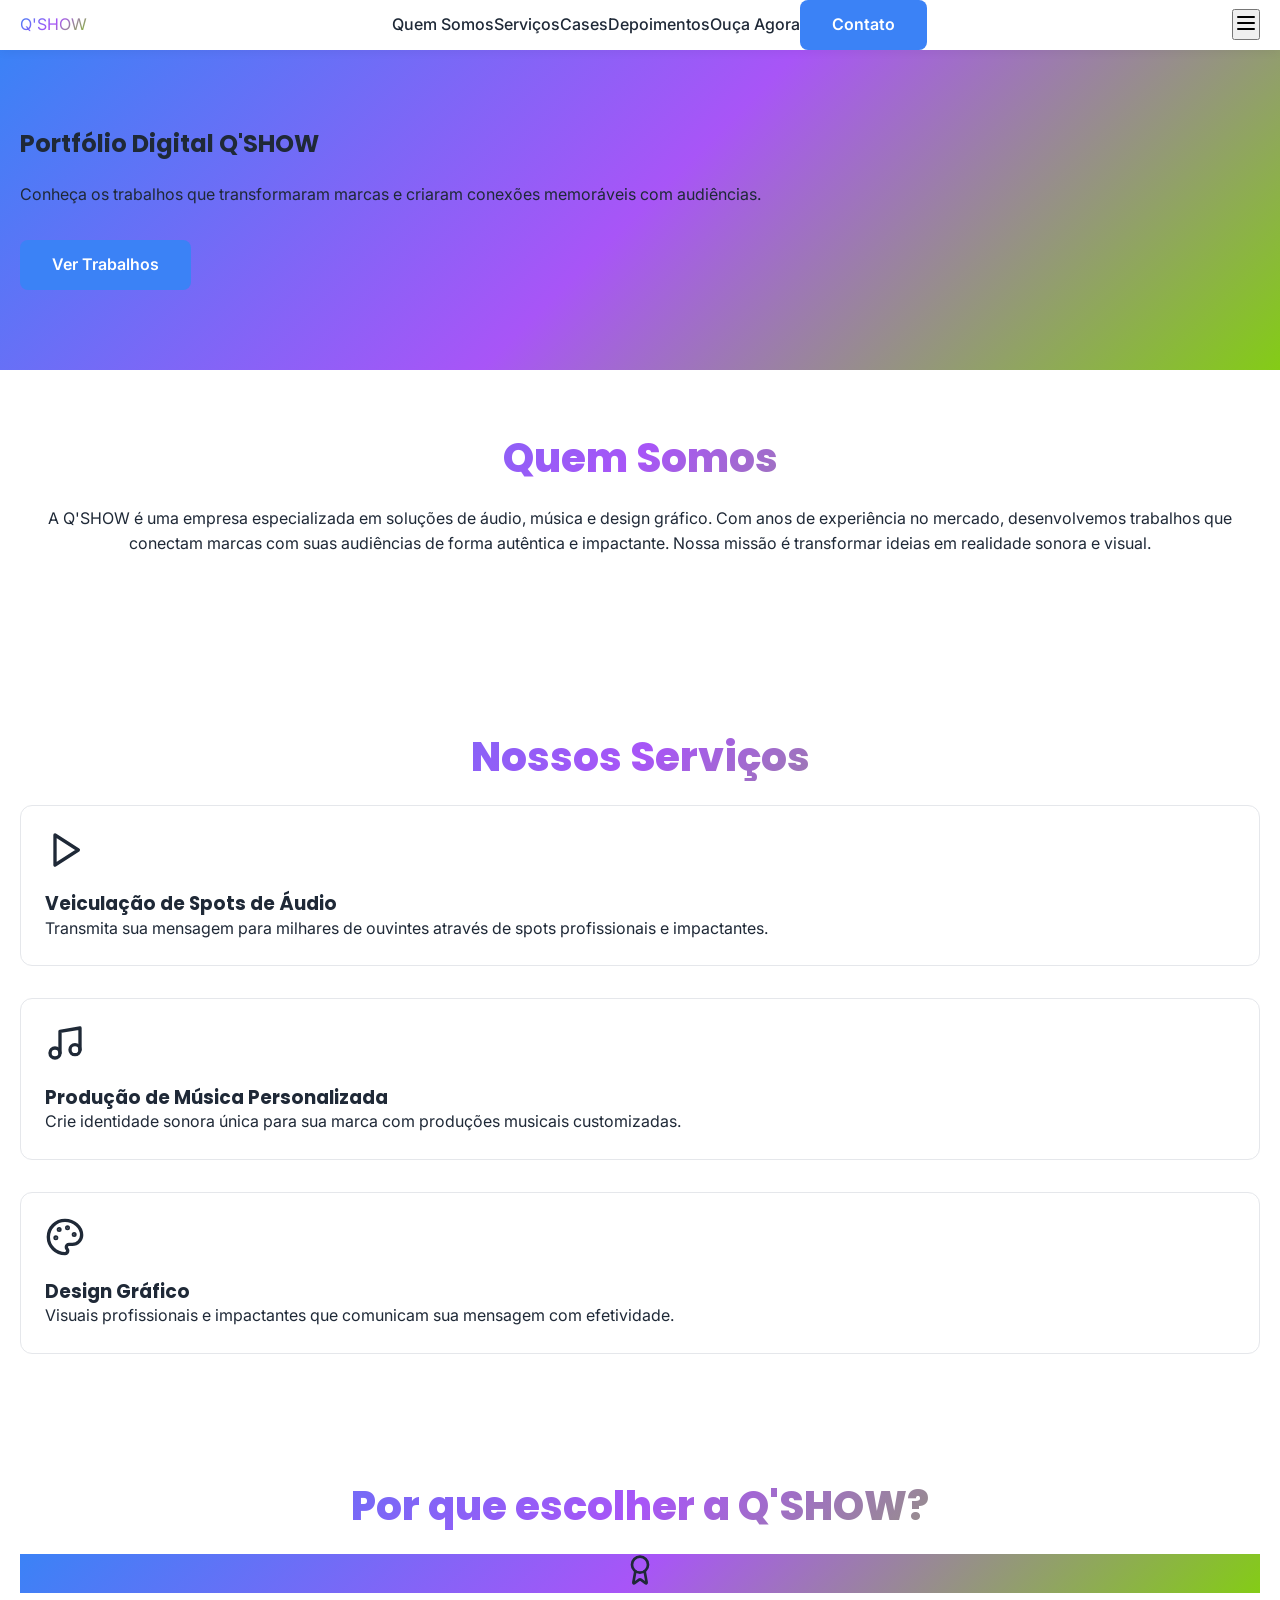
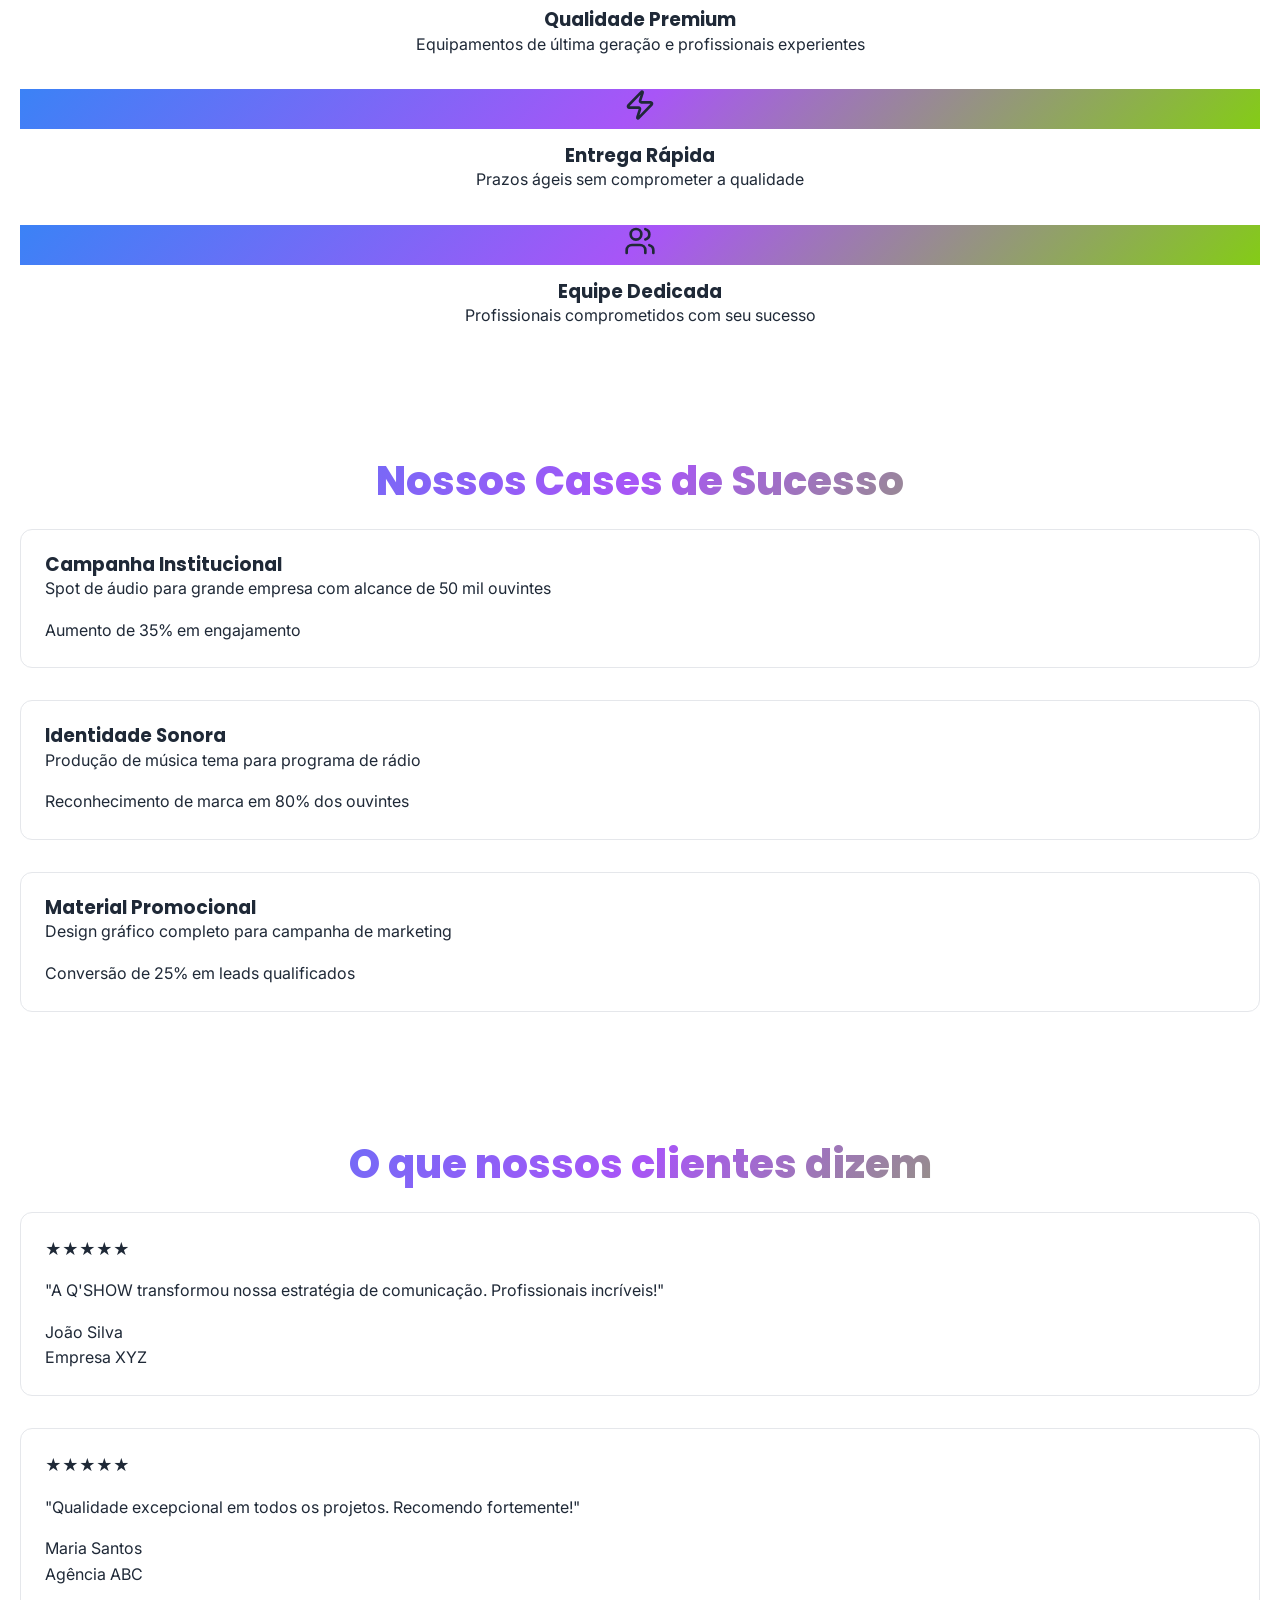
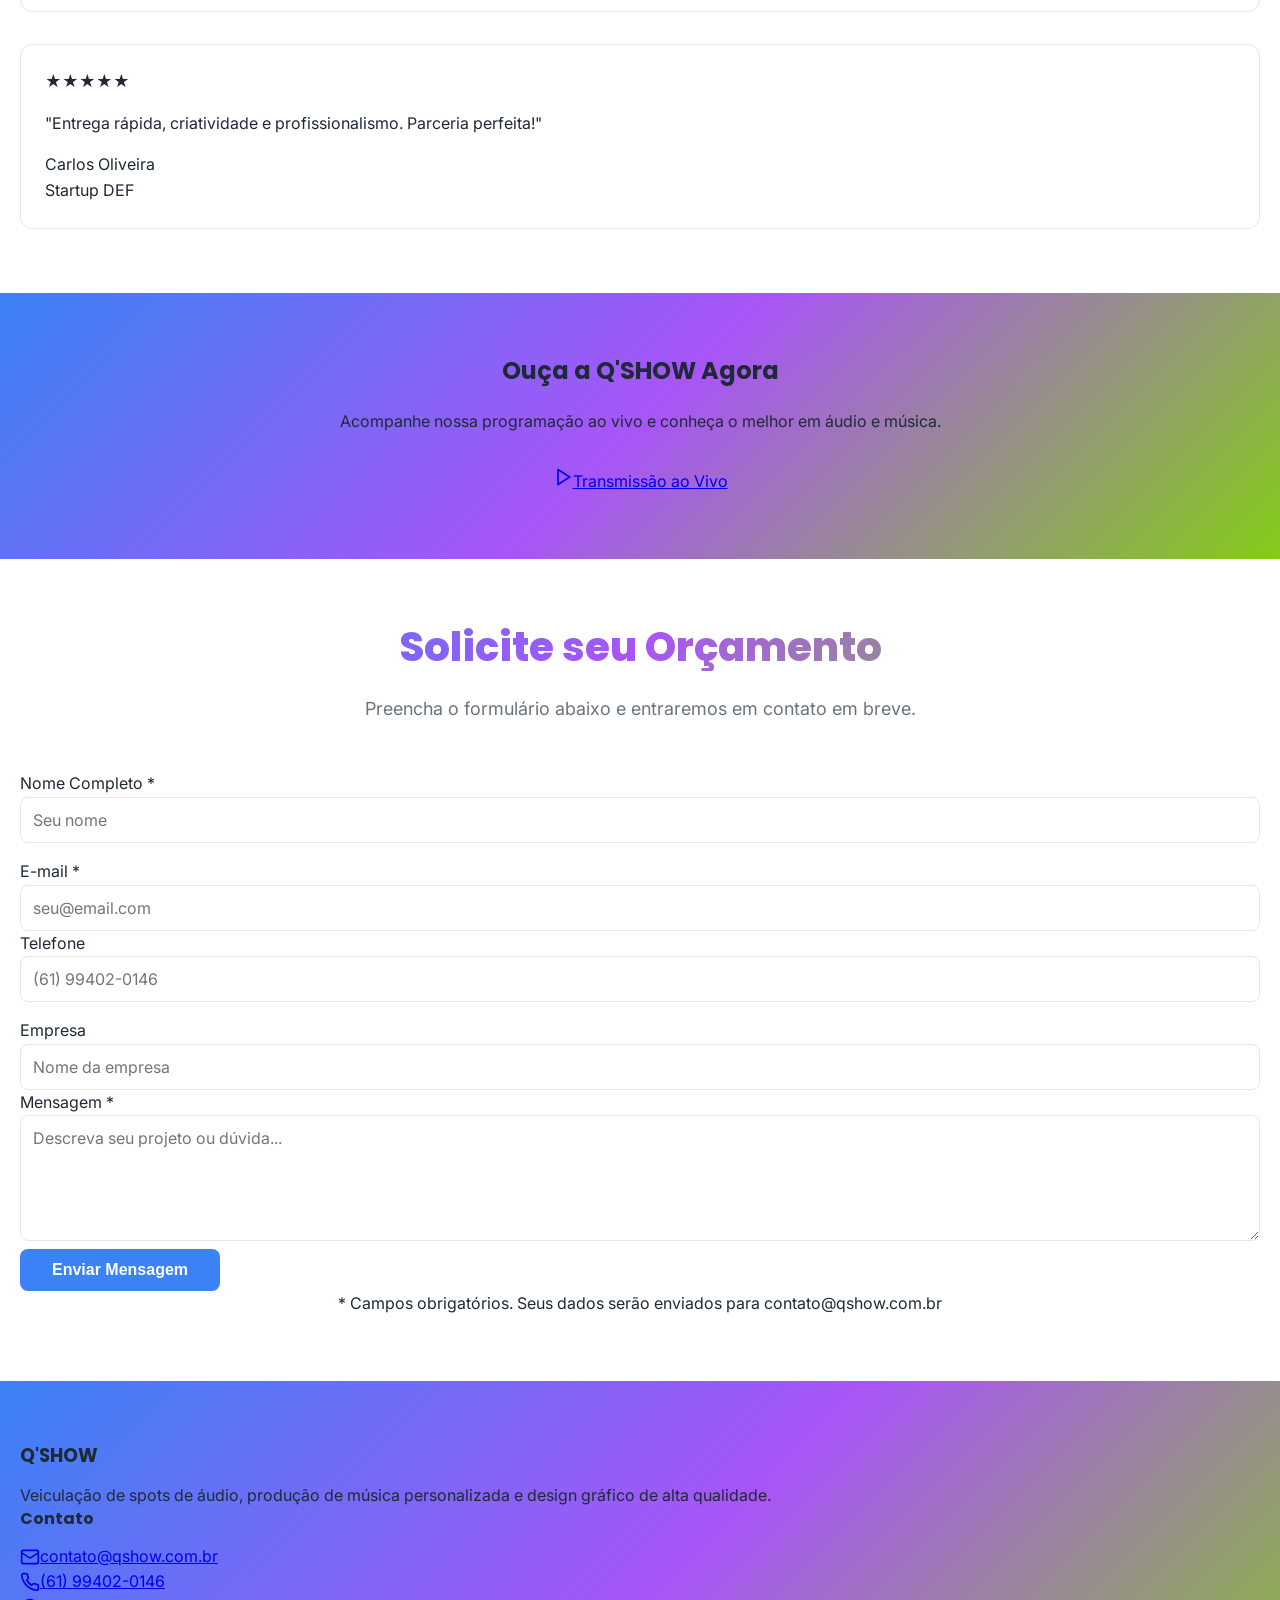
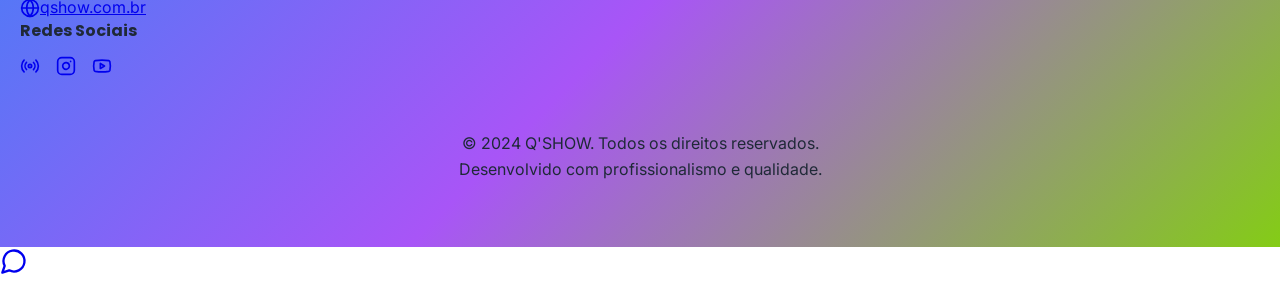
==== commit 4eed9119: "Page portfolio create" ====
--- a/index.html
+++ b/index.html
@@ -1,89 +1,16 @@
 <!doctype html>
-<html lang="en">
-
+<html lang="pt-BR">
   <head>
     <meta charset="UTF-8" />
-    <meta
-      name="viewport"
-      content="width=device-width, initial-scale=1.0, maximum-scale=1" />
-    <link rel="icon" type="image/png" href="https://files.manuscdn.com/user_upload_by_module/web_dev_logo/310519663129083661/IYNgkzxyykVohRlD.png" />
-    <link rel="apple-touch-icon" href="https://files.manuscdn.com/user_upload_by_module/web_dev_logo/310519663129083661/IYNgkzxyykVohRlD.png" />
-    <title>Q'SHOW - Portfólio e Mídia Kit Digital</title>
-    <!-- Add Google Fonts here, example:
-    <link rel="preconnect" href="https://fonts.googleapis.com" />
-    <link rel="preconnect" href="https://fonts.gstatic.com" crossorigin />
-    <link href="https://fonts.googleapis.com/css2?family=Inter:wght@400;500;600;700&display=swap" rel="stylesheet" />
-    -->
-    <script type="module" crossorigin src="/assets/index-CHaMhedC.js"></script>
-    <link rel="stylesheet" crossorigin href="/assets/index-DF2YPEiP.css">
+    <link rel="icon" type="image/svg+xml" href="/vite.svg" />
+    <meta name="viewport" content="width=device-width, initial-scale=1.0" />
+    <meta name="description" content="Q'SHOW - Portfólio Digital. Veiculação de spots de áudio, produção de música personalizada e design gráfico profissional." />
+    <meta name="theme-color" content="#3b82f6" />
+    <title>Q'SHOW - Portfólio Digital</title>
+    <script type="module" crossorigin src="/assets/index-rzQU2Q5I.js"></script>
+    <link rel="stylesheet" crossorigin href="/assets/index-CXvtavKB.css">
   </head>
-
   <body>
-    <script id="manus-runtime">window.__MANUS_HOST_DEV__ = false;
-(function(){"use strict";var Dr={exports:{}},Qn={};/**
- * @license React
- * react-jsx-runtime.production.js
- *
- * Copyright (c) Meta Platforms, Inc. and affiliates.
- *
- * This source code is licensed under the MIT license found in the
- * LICENSE file in the root directory of this source tree.
- */var Wc;function cm(){if(Wc)return Qn;Wc=1;var r=Symbol.for("react.transitional.element"),i=Symbol.for("react.fragment");function u(s,f,m){var x=null;if(m!==void 0&&(x=""+m),f.key!==void 0&&(x=""+f.key),"key"in f){m={};for(var N in f)N!=="key"&&(m[N]=f[N])}else m=f;return f=m.ref,{$$typeof:r,type:s,key:x,ref:f!==void 0?f:null,props:m}}return Qn.Fragment=i,Qn.jsx=u,Qn.jsxs=u,Qn}var $c;function um(){return $c||($c=1,Dr.exports=cm()),Dr.exports}var h=um(),Mr={exports:{}},Kn={},Ar={exports:{}},Rr={};/**
- * @license React
- * scheduler.production.js
- *
- * Copyright (c) Meta Platforms, Inc. and affiliates.
- *
- * This source code is licensed under the MIT license found in the
- * LICENSE file in the root directory of this source tree.
- */var Fc;function dm(){return Fc||(Fc=1,function(r){function i(A,G){var B=A.length;A.push(G);t:for(;0<B;){var bt=B-1>>>1,p=A[bt];if(0<f(p,G))A[bt]=G,A[B]=p,B=bt;else break t}}function u(A){return A.length===0?null:A[0]}function s(A){if(A.length===0)return null;var G=A[0],B=A.pop();if(B!==G){A[0]=B;t:for(var bt=0,p=A.length,j=p>>>1;bt<j;){var V=2*(bt+1)-1,q=A[V],Z=V+1,st=A[Z];if(0>f(q,B))Z<p&&0>f(st,q)?(A[bt]=st,A[Z]=B,bt=Z):(A[bt]=q,A[V]=B,bt=V);else if(Z<p&&0>f(st,B))A[bt]=st,A[Z]=B,bt=Z;else break t}}return G}function f(A,G){var B=A.sortIndex-G.sortIndex;return B!==0?B:A.id-G.id}if(r.unstable_now=void 0,typeof performance=="object"&&typeof performance.now=="function"){var m=performance;r.unstable_now=function(){return m.now()}}else{var x=Date,N=x.now();r.unstable_now=function(){return x.now()-N}}var C=[],v=[],D=1,R=null,J=3,$=!1,F=!1,at=!1,ct=!1,ht=typeof setTimeout=="function"?setTimeout:null,St=typeof clearTimeout=="function"?clearTimeout:null,k=typeof setImmediate<"u"?setImmediate:null;function Y(A){for(var G=u(v);G!==null;){if(G.callback===null)s(v);else if(G.startTime<=A)s(v),G.sortIndex=G.expirationTime,i(C,G);else break;G=u(v)}}function H(A){if(at=!1,Y(A),!F)if(u(C)!==null)F=!0,it||(it=!0,Bt());else{var G=u(v);G!==null&&Mt(H,G.startTime-A)}}var it=!1,rt=-1,X=5,xt=-1;function Be(){return ct?!0:!(r.unstable_now()-xt<X)}function It(){if(ct=!1,it){var A=r.unstable_now();xt=A;var G=!0;try{t:{F=!1,at&&(at=!1,St(rt),rt=-1),$=!0;var B=J;try{e:{for(Y(A),R=u(C);R!==null&&!(R.expirationTime>A&&Be());){var bt=R.callback;if(typeof bt=="function"){R.callback=null,J=R.priorityLevel;var p=bt(R.expirationTime<=A);if(A=r.unstable_now(),typeof p=="function"){R.callback=p,Y(A),G=!0;break e}R===u(C)&&s(C),Y(A)}else s(C);R=u(C)}if(R!==null)G=!0;else{var j=u(v);j!==null&&Mt(H,j.startTime-A),G=!1}}break t}finally{R=null,J=B,$=!1}G=void 0}}finally{G?Bt():it=!1}}}var Bt;if(typeof k=="function")Bt=function(){k(It)};else if(typeof MessageChannel<"u"){var me=new MessageChannel,Se=me.port2;me.port1.onmessage=It,Bt=function(){Se.postMessage(null)}}else Bt=function(){ht(It,0)};function Mt(A,G){rt=ht(function(){A(r.unstable_now())},G)}r.unstable_IdlePriority=5,r.unstable_ImmediatePriority=1,r.unstable_LowPriority=4,r.unstable_NormalPriority=3,r.unstable_Profiling=null,r.unstable_UserBlockingPriority=2,r.unstable_cancelCallback=function(A){A.callback=null},r.unstable_forceFrameRate=function(A){0>A||125<A?console.error("forceFrameRate takes a positive int between 0 and 125, forcing frame rates higher than 125 fps is not supported"):X=0<A?Math.floor(1e3/A):5},r.unstable_getCurrentPriorityLevel=function(){return J},r.unstable_next=function(A){switch(J){case 1:case 2:case 3:var G=3;break;default:G=J}var B=J;J=G;try{return A()}finally{J=B}},r.unstable_requestPaint=function(){ct=!0},r.unstable_runWithPriority=function(A,G){switch(A){case 1:case 2:case 3:case 4:case 5:break;default:A=3}var B=J;J=A;try{return G()}finally{J=B}},r.unstable_scheduleCallback=function(A,G,B){var bt=r.unstable_now();switch(typeof B=="object"&&B!==null?(B=B.delay,B=typeof B=="number"&&0<B?bt+B:bt):B=bt,A){case 1:var p=-1;break;case 2:p=250;break;case 5:p=1073741823;break;case 4:p=1e4;break;default:p=5e3}return p=B+p,A={id:D++,callback:G,priorityLevel:A,startTime:B,expirationTime:p,sortIndex:-1},B>bt?(A.sortIndex=B,i(v,A),u(C)===null&&A===u(v)&&(at?(St(rt),rt=-1):at=!0,Mt(H,B-bt))):(A.sortIndex=p,i(C,A),F||$||(F=!0,it||(it=!0,Bt()))),A},r.unstable_shouldYield=Be,r.unstable_wrapCallback=function(A){var G=J;return function(){var B=J;J=G;try{return A.apply(this,arguments)}finally{J=B}}}}(Rr)),Rr}var Ic;function fm(){return Ic||(Ic=1,Ar.exports=dm()),Ar.exports}var zr={exports:{}},ut={};/**
- * @license React
- * react.production.js
- *
- * Copyright (c) Meta Platforms, Inc. and affiliates.
- *
- * This source code is licensed under the MIT license found in the
- * LICENSE file in the root directory of this source tree.
- */var tu;function hm(){if(tu)return ut;tu=1;var r=Symbol.for("react.transitional.element"),i=Symbol.for("react.portal"),u=Symbol.for("react.fragment"),s=Symbol.for("react.strict_mode"),f=Symbol.for("react.profiler"),m=Symbol.for("react.consumer"),x=Symbol.for("react.context"),N=Symbol.for("react.forward_ref"),C=Symbol.for("react.suspense"),v=Symbol.for("react.memo"),D=Symbol.for("react.lazy"),R=Symbol.iterator;function J(p){return p===null||typeof p!="object"?null:(p=R&&p[R]||p["@@iterator"],typeof p=="function"?p:null)}var $={isMounted:function(){return!1},enqueueForceUpdate:function(){},enqueueReplaceState:function(){},enqueueSetState:function(){}},F=Object.assign,at={};function ct(p,j,V){this.props=p,this.context=j,this.refs=at,this.updater=V||$}ct.prototype.isReactComponent={},ct.prototype.setState=function(p,j){if(typeof p!="object"&&typeof p!="function"&&p!=null)throw Error("takes an object of state variables to update or a function which returns an object of state variables.");this.updater.enqueueSetState(this,p,j,"setState")},ct.prototype.forceUpdate=function(p){this.updater.enqueueForceUpdate(this,p,"forceUpdate")};function ht(){}ht.prototype=ct.prototype;function St(p,j,V){this.props=p,this.context=j,this.refs=at,this.updater=V||$}var k=St.prototype=new ht;k.constructor=St,F(k,ct.prototype),k.isPureReactComponent=!0;var Y=Array.isArray,H={H:null,A:null,T:null,S:null,V:null},it=Object.prototype.hasOwnProperty;function rt(p,j,V,q,Z,st){return V=st.ref,{$$typeof:r,type:p,key:j,ref:V!==void 0?V:null,props:st}}function X(p,j){return rt(p.type,j,void 0,void 0,void 0,p.props)}function xt(p){return typeof p=="object"&&p!==null&&p.$$typeof===r}function Be(p){var j={"=":"=0",":":"=2"};return"$"+p.replace(/[=:]/g,function(V){return j[V]})}var It=/\/+/g;function Bt(p,j){return typeof p=="object"&&p!==null&&p.key!=null?Be(""+p.key):j.toString(36)}function me(){}function Se(p){switch(p.status){case"fulfilled":return p.value;case"rejected":throw p.reason;default:switch(typeof p.status=="string"?p.then(me,me):(p.status="pending",p.then(function(j){p.status==="pending"&&(p.status="fulfilled",p.value=j)},function(j){p.status==="pending"&&(p.status="rejected",p.reason=j)})),p.status){case"fulfilled":return p.value;case"rejected":throw p.reason}}throw p}function Mt(p,j,V,q,Z){var st=typeof p;(st==="undefined"||st==="boolean")&&(p=null);var tt=!1;if(p===null)tt=!0;else switch(st){case"bigint":case"string":case"number":tt=!0;break;case"object":switch(p.$$typeof){case r:case i:tt=!0;break;case D:return tt=p._init,Mt(tt(p._payload),j,V,q,Z)}}if(tt)return Z=Z(p),tt=q===""?"."+Bt(p,0):q,Y(Z)?(V="",tt!=null&&(V=tt.replace(It,"$&/")+"/"),Mt(Z,j,V,"",function(Pt){return Pt})):Z!=null&&(xt(Z)&&(Z=X(Z,V+(Z.key==null||p&&p.key===Z.key?"":(""+Z.key).replace(It,"$&/")+"/")+tt)),j.push(Z)),1;tt=0;var gt=q===""?".":q+":";if(Y(p))for(var Tt=0;Tt<p.length;Tt++)q=p[Tt],st=gt+Bt(q,Tt),tt+=Mt(q,j,V,st,Z);else if(Tt=J(p),typeof Tt=="function")for(p=Tt.call(p),Tt=0;!(q=p.next()).done;)q=q.value,st=gt+Bt(q,Tt++),tt+=Mt(q,j,V,st,Z);else if(st==="object"){if(typeof p.then=="function")return Mt(Se(p),j,V,q,Z);throw j=String(p),Error("Objects are not valid as a React child (found: "+(j==="[object Object]"?"object with keys {"+Object.keys(p).join(", ")+"}":j)+"). If you meant to render a collection of children, use an array instead.")}return tt}function A(p,j,V){if(p==null)return p;var q=[],Z=0;return Mt(p,q,"","",function(st){return j.call(V,st,Z++)}),q}function G(p){if(p._status===-1){var j=p._result;j=j(),j.then(function(V){(p._status===0||p._status===-1)&&(p._status=1,p._result=V)},function(V){(p._status===0||p._status===-1)&&(p._status=2,p._result=V)}),p._status===-1&&(p._status=0,p._result=j)}if(p._status===1)return p._result.default;throw p._result}var B=typeof reportError=="function"?reportError:function(p){if(typeof window=="object"&&typeof window.ErrorEvent=="function"){var j=new window.ErrorEvent("error",{bubbles:!0,cancelable:!0,message:typeof p=="object"&&p!==null&&typeof p.message=="string"?String(p.message):String(p),error:p});if(!window.dispatchEvent(j))return}else if(typeof process=="object"&&typeof process.emit=="function"){process.emit("uncaughtException",p);return}console.error(p)};function bt(){}return ut.Children={map:A,forEach:function(p,j,V){A(p,function(){j.apply(this,arguments)},V)},count:function(p){var j=0;return A(p,function(){j++}),j},toArray:function(p){return A(p,function(j){return j})||[]},only:function(p){if(!xt(p))throw Error("React.Children.only expected to receive a single React element child.");return p}},ut.Component=ct,ut.Fragment=u,ut.Profiler=f,ut.PureComponent=St,ut.StrictMode=s,ut.Suspense=C,ut.__CLIENT_INTERNALS_DO_NOT_USE_OR_WARN_USERS_THEY_CANNOT_UPGRADE=H,ut.__COMPILER_RUNTIME={__proto__:null,c:function(p){return H.H.useMemoCache(p)}},ut.cache=function(p){return function(){return p.apply(null,arguments)}},ut.cloneElement=function(p,j,V){if(p==null)throw Error("The argument must be a React element, but you passed "+p+".");var q=F({},p.props),Z=p.key,st=void 0;if(j!=null)for(tt in j.ref!==void 0&&(st=void 0),j.key!==void 0&&(Z=""+j.key),j)!it.call(j,tt)||tt==="key"||tt==="__self"||tt==="__source"||tt==="ref"&&j.ref===void 0||(q[tt]=j[tt]);var tt=arguments.length-2;if(tt===1)q.children=V;else if(1<tt){for(var gt=Array(tt),Tt=0;Tt<tt;Tt++)gt[Tt]=arguments[Tt+2];q.children=gt}return rt(p.type,Z,void 0,void 0,st,q)},ut.createContext=function(p){return p={$$typeof:x,_currentValue:p,_currentValue2:p,_threadCount:0,Provider:null,Consumer:null},p.Provider=p,p.Consumer={$$typeof:m,_context:p},p},ut.createElement=function(p,j,V){var q,Z={},st=null;if(j!=null)for(q in j.key!==void 0&&(st=""+j.key),j)it.call(j,q)&&q!=="key"&&q!=="__self"&&q!=="__source"&&(Z[q]=j[q]);var tt=arguments.length-2;if(tt===1)Z.children=V;else if(1<tt){for(var gt=Array(tt),Tt=0;Tt<tt;Tt++)gt[Tt]=arguments[Tt+2];Z.children=gt}if(p&&p.defaultProps)for(q in tt=p.defaultProps,tt)Z[q]===void 0&&(Z[q]=tt[q]);return rt(p,st,void 0,void 0,null,Z)},ut.createRef=function(){return{current:null}},ut.forwardRef=function(p){return{$$typeof:N,render:p}},ut.isValidElement=xt,ut.lazy=function(p){return{$$typeof:D,_payload:{_status:-1,_result:p},_init:G}},ut.memo=function(p,j){return{$$typeof:v,type:p,compare:j===void 0?null:j}},ut.startTransition=function(p){var j=H.T,V={};H.T=V;try{var q=p(),Z=H.S;Z!==null&&Z(V,q),typeof q=="object"&&q!==null&&typeof q.then=="function"&&q.then(bt,B)}catch(st){B(st)}finally{H.T=j}},ut.unstable_useCacheRefresh=function(){return H.H.useCacheRefresh()},ut.use=function(p){return H.H.use(p)},ut.useActionState=function(p,j,V){return H.H.useActionState(p,j,V)},ut.useCallback=function(p,j){return H.H.useCallback(p,j)},ut.useContext=function(p){return H.H.useContext(p)},ut.useDebugValue=function(){},ut.useDeferredValue=function(p,j){return H.H.useDeferredValue(p,j)},ut.useEffect=function(p,j,V){var q=H.H;if(typeof V=="function")throw Error("useEffect CRUD overload is not enabled in this build of React.");return q.useEffect(p,j)},ut.useId=function(){return H.H.useId()},ut.useImperativeHandle=function(p,j,V){return H.H.useImperativeHandle(p,j,V)},ut.useInsertionEffect=function(p,j){return H.H.useInsertionEffect(p,j)},ut.useLayoutEffect=function(p,j){return H.H.useLayoutEffect(p,j)},ut.useMemo=function(p,j){return H.H.useMemo(p,j)},ut.useOptimistic=function(p,j){return H.H.useOptimistic(p,j)},ut.useReducer=function(p,j,V){return H.H.useReducer(p,j,V)},ut.useRef=function(p){return H.H.useRef(p)},ut.useState=function(p){return H.H.useState(p)},ut.useSyncExternalStore=function(p,j,V){return H.H.useSyncExternalStore(p,j,V)},ut.useTransition=function(){return H.H.useTransition()},ut.version="19.1.1",ut}var eu;function Nr(){return eu||(eu=1,zr.exports=hm()),zr.exports}var _r={exports:{}},he={};/**
- * @license React
- * react-dom.production.js
- *
- * Copyright (c) Meta Platforms, Inc. and affiliates.
- *
- * This source code is licensed under the MIT license found in the
- * LICENSE file in the root directory of this source tree.
- */var lu;function mm(){if(lu)return he;lu=1;var r=Nr();function i(C){var v="https://react.dev/errors/"+C;if(1<arguments.length){v+="?args[]="+encodeURIComponent(arguments[1]);for(var D=2;D<arguments.length;D++)v+="&args[]="+encodeURIComponent(arguments[D])}return"Minified React error #"+C+"; visit "+v+" for the full message or use the non-minified dev environment for full errors and additional helpful warnings."}function u(){}var s={d:{f:u,r:function(){throw Error(i(522))},D:u,C:u,L:u,m:u,X:u,S:u,M:u},p:0,findDOMNode:null},f=Symbol.for("react.portal");function m(C,v,D){var R=3<arguments.length&&arguments[3]!==void 0?arguments[3]:null;return{$$typeof:f,key:R==null?null:""+R,children:C,containerInfo:v,implementation:D}}var x=r.__CLIENT_INTERNALS_DO_NOT_USE_OR_WARN_USERS_THEY_CANNOT_UPGRADE;function N(C,v){if(C==="font")return"";if(typeof v=="string")return v==="use-credentials"?v:""}return he.__DOM_INTERNALS_DO_NOT_USE_OR_WARN_USERS_THEY_CANNOT_UPGRADE=s,he.createPortal=function(C,v){var D=2<arguments.length&&arguments[2]!==void 0?arguments[2]:null;if(!v||v.nodeType!==1&&v.nodeType!==9&&v.nodeType!==11)throw Error(i(299));return m(C,v,null,D)},he.flushSync=function(C){var v=x.T,D=s.p;try{if(x.T=null,s.p=2,C)return C()}finally{x.T=v,s.p=D,s.d.f()}},he.preconnect=function(C,v){typeof C=="string"&&(v?(v=v.crossOrigin,v=typeof v=="string"?v==="use-credentials"?v:"":void 0):v=null,s.d.C(C,v))},he.prefetchDNS=function(C){typeof C=="string"&&s.d.D(C)},he.preinit=function(C,v){if(typeof C=="string"&&v&&typeof v.as=="string"){var D=v.as,R=N(D,v.crossOrigin),J=typeof v.integrity=="string"?v.integrity:void 0,$=typeof v.fetchPriority=="string"?v.fetchPriority:void 0;D==="style"?s.d.S(C,typeof v.precedence=="string"?v.precedence:void 0,{crossOrigin:R,integrity:J,fetchPriority:$}):D==="script"&&s.d.X(C,{crossOrigin:R,integrity:J,fetchPriority:$,nonce:typeof v.nonce=="string"?v.nonce:void 0})}},he.preinitModule=function(C,v){if(typeof C=="string")if(typeof v=="object"&&v!==null){if(v.as==null||v.as==="script"){var D=N(v.as,v.crossOrigin);s.d.M(C,{crossOrigin:D,integrity:typeof v.integrity=="string"?v.integrity:void 0,nonce:typeof v.nonce=="string"?v.nonce:void 0})}}else v==null&&s.d.M(C)},he.preload=function(C,v){if(typeof C=="string"&&typeof v=="object"&&v!==null&&typeof v.as=="string"){var D=v.as,R=N(D,v.crossOrigin);s.d.L(C,D,{crossOrigin:R,integrity:typeof v.integrity=="string"?v.integrity:void 0,nonce:typeof v.nonce=="string"?v.nonce:void 0,type:typeof v.type=="string"?v.type:void 0,fetchPriority:typeof v.fetchPriority=="string"?v.fetchPriority:void 0,referrerPolicy:typeof v.referrerPolicy=="string"?v.referrerPolicy:void 0,imageSrcSet:typeof v.imageSrcSet=="string"?v.imageSrcSet:void 0,imageSizes:typeof v.imageSizes=="string"?v.imageSizes:void 0,media:typeof v.media=="string"?v.media:void 0})}},he.preloadModule=function(C,v){if(typeof C=="string")if(v){var D=N(v.as,v.crossOrigin);s.d.m(C,{as:typeof v.as=="string"&&v.as!=="script"?v.as:void 0,crossOrigin:D,integrity:typeof v.integrity=="string"?v.integrity:void 0})}else s.d.m(C)},he.requestFormReset=function(C){s.d.r(C)},he.unstable_batchedUpdates=function(C,v){return C(v)},he.useFormState=function(C,v,D){return x.H.useFormState(C,v,D)},he.useFormStatus=function(){return x.H.useHostTransitionStatus()},he.version="19.1.1",he}var au;function gm(){if(au)return _r.exports;au=1;function r(){if(!(typeof __REACT_DEVTOOLS_GLOBAL_HOOK__>"u"||typeof __REACT_DEVTOOLS_GLOBAL_HOOK__.checkDCE!="function"))try{__REACT_DEVTOOLS_GLOBAL_HOOK__.checkDCE(r)}catch(i){console.error(i)}}return r(),_r.exports=mm(),_r.exports}/**
- * @license React
- * react-dom-client.production.js
- *
- * Copyright (c) Meta Platforms, Inc. and affiliates.
- *
- * This source code is licensed under the MIT license found in the
- * LICENSE file in the root directory of this source tree.
- */var nu;function pm(){if(nu)return Kn;nu=1;var r=fm(),i=Nr(),u=gm();function s(t){var e="https://react.dev/errors/"+t;if(1<arguments.length){e+="?args[]="+encodeURIComponent(arguments[1]);for(var l=2;l<arguments.length;l++)e+="&args[]="+encodeURIComponent(arguments[l])}return"Minified React error #"+t+"; visit "+e+" for the full message or use the non-minified dev environment for full errors and additional helpful warnings."}function f(t){return!(!t||t.nodeType!==1&&t.nodeType!==9&&t.nodeType!==11)}function m(t){var e=t,l=t;if(t.alternate)for(;e.return;)e=e.return;else{t=e;do e=t,(e.flags&4098)!==0&&(l=e.return),t=e.return;while(t)}return e.tag===3?l:null}function x(t){if(t.tag===13){var e=t.memoizedState;if(e===null&&(t=t.alternate,t!==null&&(e=t.memoizedState)),e!==null)return e.dehydrated}return null}function N(t){if(m(t)!==t)throw Error(s(188))}function C(t){var e=t.alternate;if(!e){if(e=m(t),e===null)throw Error(s(188));return e!==t?null:t}for(var l=t,a=e;;){var n=l.return;if(n===null)break;var o=n.alternate;if(o===null){if(a=n.return,a!==null){l=a;continue}break}if(n.child===o.child){for(o=n.child;o;){if(o===l)return N(n),t;if(o===a)return N(n),e;o=o.sibling}throw Error(s(188))}if(l.return!==a.return)l=n,a=o;else{for(var c=!1,d=n.child;d;){if(d===l){c=!0,l=n,a=o;break}if(d===a){c=!0,a=n,l=o;break}d=d.sibling}if(!c){for(d=o.child;d;){if(d===l){c=!0,l=o,a=n;break}if(d===a){c=!0,a=o,l=n;break}d=d.sibling}if(!c)throw Error(s(189))}}if(l.alternate!==a)throw Error(s(190))}if(l.tag!==3)throw Error(s(188));return l.stateNode.current===l?t:e}function v(t){var e=t.tag;if(e===5||e===26||e===27||e===6)return t;for(t=t.child;t!==null;){if(e=v(t),e!==null)return e;t=t.sibling}return null}var D=Object.assign,R=Symbol.for("react.element"),J=Symbol.for("react.transitional.element"),$=Symbol.for("react.portal"),F=Symbol.for("react.fragment"),at=Symbol.for("react.strict_mode"),ct=Symbol.for("react.profiler"),ht=Symbol.for("react.provider"),St=Symbol.for("react.consumer"),k=Symbol.for("react.context"),Y=Symbol.for("react.forward_ref"),H=Symbol.for("react.suspense"),it=Symbol.for("react.suspense_list"),rt=Symbol.for("react.memo"),X=Symbol.for("react.lazy"),xt=Symbol.for("react.activity"),Be=Symbol.for("react.memo_cache_sentinel"),It=Symbol.iterator;function Bt(t){return t===null||typeof t!="object"?null:(t=It&&t[It]||t["@@iterator"],typeof t=="function"?t:null)}var me=Symbol.for("react.client.reference");function Se(t){if(t==null)return null;if(typeof t=="function")return t.$$typeof===me?null:t.displayName||t.name||null;if(typeof t=="string")return t;switch(t){case F:return"Fragment";case ct:return"Profiler";case at:return"StrictMode";case H:return"Suspense";case it:return"SuspenseList";case xt:return"Activity"}if(typeof t=="object")switch(t.$$typeof){case $:return"Portal";case k:return(t.displayName||"Context")+".Provider";case St:return(t._context.displayName||"Context")+".Consumer";case Y:var e=t.render;return t=t.displayName,t||(t=e.displayName||e.name||"",t=t!==""?"ForwardRef("+t+")":"ForwardRef"),t;case rt:return e=t.displayName||null,e!==null?e:Se(t.type)||"Memo";case X:e=t._payload,t=t._init;try{return Se(t(e))}catch{}}return null}var Mt=Array.isArray,A=i.__CLIENT_INTERNALS_DO_NOT_USE_OR_WARN_USERS_THEY_CANNOT_UPGRADE,G=u.__DOM_INTERNALS_DO_NOT_USE_OR_WARN_USERS_THEY_CANNOT_UPGRADE,B={pending:!1,data:null,method:null,action:null},bt=[],p=-1;function j(t){return{current:t}}function V(t){0>p||(t.current=bt[p],bt[p]=null,p--)}function q(t,e){p++,bt[p]=t.current,t.current=e}var Z=j(null),st=j(null),tt=j(null),gt=j(null);function Tt(t,e){switch(q(tt,e),q(st,t),q(Z,null),e.nodeType){case 9:case 11:t=(t=e.documentElement)&&(t=t.namespaceURI)?Lh(t):0;break;default:if(t=e.tagName,e=e.namespaceURI)e=Lh(e),t=Hh(e,t);else switch(t){case"svg":t=1;break;case"math":t=2;break;default:t=0}}V(Z),q(Z,t)}function Pt(){V(Z),V(st),V(tt)}function Ke(t){t.memoizedState!==null&&q(gt,t);var e=Z.current,l=Hh(e,t.type);e!==l&&(q(st,t),q(Z,l))}function Ce(t){st.current===t&&(V(Z),V(st)),gt.current===t&&(V(gt),Jo._currentValue=B)}var Pe=Object.prototype.hasOwnProperty,pl=r.unstable_scheduleCallback,rn=r.unstable_cancelCallback,Sa=r.unstable_shouldYield,ii=r.unstable_requestPaint,ge=r.unstable_now,ri=r.unstable_getCurrentPriorityLevel,Hl=r.unstable_ImmediatePriority,$n=r.unstable_UserBlockingPriority,nl=r.unstable_NormalPriority,si=r.unstable_LowPriority,Ul=r.unstable_IdlePriority,ci=r.log,Ca=r.unstable_setDisableYieldValue,ql=null,Jt=null;function Je(t){if(typeof ci=="function"&&Ca(t),Jt&&typeof Jt.setStrictMode=="function")try{Jt.setStrictMode(ql,t)}catch{}}var Wt=Math.clz32?Math.clz32:di,ui=Math.log,Ea=Math.LN2;function di(t){return t>>>=0,t===0?32:31-(ui(t)/Ea|0)|0}var L=256,sn=4194304;function yl(t){var e=t&42;if(e!==0)return e;switch(t&-t){case 1:return 1;case 2:return 2;case 4:return 4;case 8:return 8;case 16:return 16;case 32:return 32;case 64:return 64;case 128:return 128;case 256:case 512:case 1024:case 2048:case 4096:case 8192:case 16384:case 32768:case 65536:case 131072:case 262144:case 524288:case 1048576:case 2097152:return t&4194048;case 4194304:case 8388608:case 16777216:case 33554432:return t&62914560;case 67108864:return 67108864;case 134217728:return 134217728;case 268435456:return 268435456;case 536870912:return 536870912;case 1073741824:return 0;default:return t}}function cn(t,e,l){var a=t.pendingLanes;if(a===0)return 0;var n=0,o=t.suspendedLanes,c=t.pingedLanes;t=t.warmLanes;var d=a&134217727;return d!==0?(a=d&~o,a!==0?n=yl(a):(c&=d,c!==0?n=yl(c):l||(l=d&~t,l!==0&&(n=yl(l))))):(d=a&~o,d!==0?n=yl(d):c!==0?n=yl(c):l||(l=a&~t,l!==0&&(n=yl(l)))),n===0?0:e!==0&&e!==n&&(e&o)===0&&(o=n&-n,l=e&-e,o>=l||o===32&&(l&4194048)!==0)?e:n}function Dt(t,e){return(t.pendingLanes&~(t.suspendedLanes&~t.pingedLanes)&e)===0}function Fn(t,e){switch(t){case 1:case 2:case 4:case 8:case 64:return e+250;case 16:case 32:case 128:case 256:case 512:case 1024:case 2048:case 4096:case 8192:case 16384:case 32768:case 65536:case 131072:case 262144:case 524288:case 1048576:case 2097152:return e+5e3;case 4194304:case 8388608:case 16777216:case 33554432:return-1;case 67108864:case 134217728:case 268435456:case 536870912:case 1073741824:return-1;default:return-1}}function In(){var t=L;return L<<=1,(L&4194048)===0&&(L=256),t}function fi(){var t=sn;return sn<<=1,(sn&62914560)===0&&(sn=4194304),t}function to(t){for(var e=[],l=0;31>l;l++)e.push(t);return e}function Ta(t,e){t.pendingLanes|=e,e!==268435456&&(t.suspendedLanes=0,t.pingedLanes=0,t.warmLanes=0)}function Fr(t,e,l,a,n,o){var c=t.pendingLanes;t.pendingLanes=l,t.suspendedLanes=0,t.pingedLanes=0,t.warmLanes=0,t.expiredLanes&=l,t.entangledLanes&=l,t.errorRecoveryDisabledLanes&=l,t.shellSuspendCounter=0;var d=t.entanglements,g=t.expirationTimes,S=t.hiddenUpdates;for(l=c&~l;0<l;){var z=31-Wt(l),O=1<<z;d[z]=0,g[z]=-1;var E=S[z];if(E!==null)for(S[z]=null,z=0;z<E.length;z++){var T=E[z];T!==null&&(T.lane&=-536870913)}l&=~O}a!==0&&hi(t,a,0),o!==0&&n===0&&t.tag!==0&&(t.suspendedLanes|=o&~(c&~e))}function hi(t,e,l){t.pendingLanes|=e,t.suspendedLanes&=~e;var a=31-Wt(e);t.entangledLanes|=e,t.entanglements[a]=t.entanglements[a]|1073741824|l&4194090}function mi(t,e){var l=t.entangledLanes|=e;for(t=t.entanglements;l;){var a=31-Wt(l),n=1<<a;n&e|t[a]&e&&(t[a]|=e),l&=~n}}function eo(t){switch(t){case 2:t=1;break;case 8:t=4;break;case 32:t=16;break;case 256:case 512:case 1024:case 2048:case 4096:case 8192:case 16384:case 32768:case 65536:case 131072:case 262144:case 524288:case 1048576:case 2097152:case 4194304:case 8388608:case 16777216:case 33554432:t=128;break;case 268435456:t=134217728;break;default:t=0}return t}function lo(t){return t&=-t,2<t?8<t?(t&134217727)!==0?32:268435456:8:2}function gi(){var t=G.p;return t!==0?t:(t=window.event,t===void 0?32:am(t.type))}function Ir(t,e){var l=G.p;try{return G.p=t,e()}finally{G.p=l}}var ol=Math.random().toString(36).slice(2),te="__reactFiber$"+ol,pe="__reactProps$"+ol,Gl="__reactContainer$"+ol,ao="__reactEvents$"+ol,ts="__reactListeners$"+ol,es="__reactHandles$"+ol,pi="__reactResources$"+ol,Da="__reactMarker$"+ol;function no(t){delete t[te],delete t[pe],delete t[ao],delete t[ts],delete t[es]}function Yl(t){var e=t[te];if(e)return e;for(var l=t.parentNode;l;){if(e=l[Gl]||l[te]){if(l=e.alternate,e.child!==null||l!==null&&l.child!==null)for(t=Yh(t);t!==null;){if(l=t[te])return l;t=Yh(t)}return e}t=l,l=t.parentNode}return null}function Xl(t){if(t=t[te]||t[Gl]){var e=t.tag;if(e===5||e===6||e===13||e===26||e===27||e===3)return t}return null}function Ma(t){var e=t.tag;if(e===5||e===26||e===27||e===6)return t.stateNode;throw Error(s(33))}function Vl(t){var e=t[pi];return e||(e=t[pi]={hoistableStyles:new Map,hoistableScripts:new Map}),e}function Xt(t){t[Da]=!0}var yi=new Set,vi={};function vl(t,e){We(t,e),We(t+"Capture",e)}function We(t,e){for(vi[t]=e,t=0;t<e.length;t++)yi.add(e[t])}var ls=RegExp("^[:A-Z_a-z\\u00C0-\\u00D6\\u00D8-\\u00F6\\u00F8-\\u02FF\\u0370-\\u037D\\u037F-\\u1FFF\\u200C-\\u200D\\u2070-\\u218F\\u2C00-\\u2FEF\\u3001-\\uD7FF\\uF900-\\uFDCF\\uFDF0-\\uFFFD][:A-Z_a-z\\u00C0-\\u00D6\\u00D8-\\u00F6\\u00F8-\\u02FF\\u0370-\\u037D\\u037F-\\u1FFF\\u200C-\\u200D\\u2070-\\u218F\\u2C00-\\u2FEF\\u3001-\\uD7FF\\uF900-\\uFDCF\\uFDF0-\\uFFFD\\-.0-9\\u00B7\\u0300-\\u036F\\u203F-\\u2040]*$"),bi={},xi={};function Aa(t){return Pe.call(xi,t)?!0:Pe.call(bi,t)?!1:ls.test(t)?xi[t]=!0:(bi[t]=!0,!1)}function M(t,e,l){if(Aa(e))if(l===null)t.removeAttribute(e);else{switch(typeof l){case"undefined":case"function":case"symbol":t.removeAttribute(e);return;case"boolean":var a=e.toLowerCase().slice(0,5);if(a!=="data-"&&a!=="aria-"){t.removeAttribute(e);return}}t.setAttribute(e,""+l)}}function nt(t,e,l){if(l===null)t.removeAttribute(e);else{switch(typeof l){case"undefined":case"function":case"symbol":case"boolean":t.removeAttribute(e);return}t.setAttribute(e,""+l)}}function Ot(t,e,l,a){if(a===null)t.removeAttribute(l);else{switch(typeof a){case"undefined":case"function":case"symbol":case"boolean":t.removeAttribute(l);return}t.setAttributeNS(e,l,""+a)}}var ee,Ee;function le(t){if(ee===void 0)try{throw Error()}catch(l){var e=l.stack.trim().match(/\n( *(at )?)/);ee=e&&e[1]||"",Ee=-1<l.stack.indexOf(`
-    at`)?" (<anonymous>)":-1<l.stack.indexOf("@")?"@unknown:0:0":""}return`
-`+ee+t+Ee}var Le=!1;function He(t,e){if(!t||Le)return"";Le=!0;var l=Error.prepareStackTrace;Error.prepareStackTrace=void 0;try{var a={DetermineComponentFrameRoot:function(){try{if(e){var O=function(){throw Error()};if(Object.defineProperty(O.prototype,"props",{set:function(){throw Error()}}),typeof Reflect=="object"&&Reflect.construct){try{Reflect.construct(O,[])}catch(T){var E=T}Reflect.construct(t,[],O)}else{try{O.call()}catch(T){E=T}t.call(O.prototype)}}else{try{throw Error()}catch(T){E=T}(O=t())&&typeof O.catch=="function"&&O.catch(function(){})}}catch(T){if(T&&E&&typeof T.stack=="string")return[T.stack,E.stack]}return[null,null]}};a.DetermineComponentFrameRoot.displayName="DetermineComponentFrameRoot";var n=Object.getOwnPropertyDescriptor(a.DetermineComponentFrameRoot,"name");n&&n.configurable&&Object.defineProperty(a.DetermineComponentFrameRoot,"name",{value:"DetermineComponentFrameRoot"});var o=a.DetermineComponentFrameRoot(),c=o[0],d=o[1];if(c&&d){var g=c.split(`
-`),S=d.split(`
-`);for(n=a=0;a<g.length&&!g[a].includes("DetermineComponentFrameRoot");)a++;for(;n<S.length&&!S[n].includes("DetermineComponentFrameRoot");)n++;if(a===g.length||n===S.length)for(a=g.length-1,n=S.length-1;1<=a&&0<=n&&g[a]!==S[n];)n--;for(;1<=a&&0<=n;a--,n--)if(g[a]!==S[n]){if(a!==1||n!==1)do if(a--,n--,0>n||g[a]!==S[n]){var z=`
-`+g[a].replace(" at new "," at ");return t.displayName&&z.includes("<anonymous>")&&(z=z.replace("<anonymous>",t.displayName)),z}while(1<=a&&0<=n);break}}}finally{Le=!1,Error.prepareStackTrace=l}return(l=t?t.displayName||t.name:"")?le(l):""}function Zl(t){switch(t.tag){case 26:case 27:case 5:return le(t.type);case 16:return le("Lazy");case 13:return le("Suspense");case 19:return le("SuspenseList");case 0:case 15:return He(t.type,!1);case 11:return He(t.type.render,!1);case 1:return He(t.type,!0);case 31:return le("Activity");default:return""}}function bl(t){try{var e="";do e+=Zl(t),t=t.return;while(t);return e}catch(l){return`
-Error generating stack: `+l.message+`
-`+l.stack}}function Vt(t){switch(typeof t){case"bigint":case"boolean":case"number":case"string":case"undefined":return t;case"object":return t;default:return""}}function il(t){var e=t.type;return(t=t.nodeName)&&t.toLowerCase()==="input"&&(e==="checkbox"||e==="radio")}function ve(t){var e=il(t)?"checked":"value",l=Object.getOwnPropertyDescriptor(t.constructor.prototype,e),a=""+t[e];if(!t.hasOwnProperty(e)&&typeof l<"u"&&typeof l.get=="function"&&typeof l.set=="function"){var n=l.get,o=l.set;return Object.defineProperty(t,e,{configurable:!0,get:function(){return n.call(this)},set:function(c){a=""+c,o.call(this,c)}}),Object.defineProperty(t,e,{enumerable:l.enumerable}),{getValue:function(){return a},setValue:function(c){a=""+c},stopTracking:function(){t._valueTracker=null,delete t[e]}}}}function re(t){t._valueTracker||(t._valueTracker=ve(t))}function rl(t){if(!t)return!1;var e=t._valueTracker;if(!e)return!0;var l=e.getValue(),a="";return t&&(a=il(t)?t.checked?"true":"false":t.value),t=a,t!==l?(e.setValue(t),!0):!1}function xl(t){if(t=t||(typeof document<"u"?document:void 0),typeof t>"u")return null;try{return t.activeElement||t.body}catch{return t.body}}var un=/[\n"\\]/g;function se(t){return t.replace(un,function(e){return"\\"+e.charCodeAt(0).toString(16)+" "})}function Ql(t,e,l,a,n,o,c,d){t.name="",c!=null&&typeof c!="function"&&typeof c!="symbol"&&typeof c!="boolean"?t.type=c:t.removeAttribute("type"),e!=null?c==="number"?(e===0&&t.value===""||t.value!=e)&&(t.value=""+Vt(e)):t.value!==""+Vt(e)&&(t.value=""+Vt(e)):c!=="submit"&&c!=="reset"||t.removeAttribute("value"),e!=null?Kl(t,c,Vt(e)):l!=null?Kl(t,c,Vt(l)):a!=null&&t.removeAttribute("value"),n==null&&o!=null&&(t.defaultChecked=!!o),n!=null&&(t.checked=n&&typeof n!="function"&&typeof n!="symbol"),d!=null&&typeof d!="function"&&typeof d!="symbol"&&typeof d!="boolean"?t.name=""+Vt(d):t.removeAttribute("name")}function Ra(t,e,l,a,n,o,c,d){if(o!=null&&typeof o!="function"&&typeof o!="symbol"&&typeof o!="boolean"&&(t.type=o),e!=null||l!=null){if(!(o!=="submit"&&o!=="reset"||e!=null))return;l=l!=null?""+Vt(l):"",e=e!=null?""+Vt(e):l,d||e===t.value||(t.value=e),t.defaultValue=e}a=a??n,a=typeof a!="function"&&typeof a!="symbol"&&!!a,t.checked=d?t.checked:!!a,t.defaultChecked=!!a,c!=null&&typeof c!="function"&&typeof c!="symbol"&&typeof c!="boolean"&&(t.name=c)}function Kl(t,e,l){e==="number"&&xl(t.ownerDocument)===t||t.defaultValue===""+l||(t.defaultValue=""+l)}function $e(t,e,l,a){if(t=t.options,e){e={};for(var n=0;n<l.length;n++)e["$"+l[n]]=!0;for(l=0;l<t.length;l++)n=e.hasOwnProperty("$"+t[l].value),t[l].selected!==n&&(t[l].selected=n),n&&a&&(t[l].defaultSelected=!0)}else{for(l=""+Vt(l),e=null,n=0;n<t.length;n++){if(t[n].value===l){t[n].selected=!0,a&&(t[n].defaultSelected=!0);return}e!==null||t[n].disabled||(e=t[n])}e!==null&&(e.selected=!0)}}function za(t,e,l){if(e!=null&&(e=""+Vt(e),e!==t.value&&(t.value=e),l==null)){t.defaultValue!==e&&(t.defaultValue=e);return}t.defaultValue=l!=null?""+Vt(l):""}function Na(t,e,l,a){if(e==null){if(a!=null){if(l!=null)throw Error(s(92));if(Mt(a)){if(1<a.length)throw Error(s(93));a=a[0]}l=a}l==null&&(l=""),e=l}l=Vt(e),t.defaultValue=l,a=t.textContent,a===l&&a!==""&&a!==null&&(t.value=a)}function Fe(t,e){if(e){var l=t.firstChild;if(l&&l===t.lastChild&&l.nodeType===3){l.nodeValue=e;return}}t.textContent=e}var dn=new Set("animationIterationCount aspectRatio borderImageOutset borderImageSlice borderImageWidth boxFlex boxFlexGroup boxOrdinalGroup columnCount columns flex flexGrow flexPositive flexShrink flexNegative flexOrder gridArea gridRow gridRowEnd gridRowSpan gridRowStart gridColumn gridColumnEnd gridColumnSpan gridColumnStart fontWeight lineClamp lineHeight opacity order orphans scale tabSize widows zIndex zoom fillOpacity floodOpacity stopOpacity strokeDasharray strokeDashoffset strokeMiterlimit strokeOpacity strokeWidth MozAnimationIterationCount MozBoxFlex MozBoxFlexGroup MozLineClamp msAnimationIterationCount msFlex msZoom msFlexGrow msFlexNegative msFlexOrder msFlexPositive msFlexShrink msGridColumn msGridColumnSpan msGridRow msGridRowSpan WebkitAnimationIterationCount WebkitBoxFlex WebKitBoxFlexGroup WebkitBoxOrdinalGroup WebkitColumnCount WebkitColumns WebkitFlex WebkitFlexGrow WebkitFlexPositive WebkitFlexShrink WebkitLineClamp".split(" "));function _a(t,e,l){var a=e.indexOf("--")===0;l==null||typeof l=="boolean"||l===""?a?t.setProperty(e,""):e==="float"?t.cssFloat="":t[e]="":a?t.setProperty(e,l):typeof l!="number"||l===0||dn.has(e)?e==="float"?t.cssFloat=l:t[e]=(""+l).trim():t[e]=l+"px"}function ka(t,e,l){if(e!=null&&typeof e!="object")throw Error(s(62));if(t=t.style,l!=null){for(var a in l)!l.hasOwnProperty(a)||e!=null&&e.hasOwnProperty(a)||(a.indexOf("--")===0?t.setProperty(a,""):a==="float"?t.cssFloat="":t[a]="");for(var n in e)a=e[n],e.hasOwnProperty(n)&&l[n]!==a&&_a(t,n,a)}else for(var o in e)e.hasOwnProperty(o)&&_a(t,o,e[o])}function Oa(t){if(t.indexOf("-")===-1)return!1;switch(t){case"annotation-xml":case"color-profile":case"font-face":case"font-face-src":case"font-face-uri":case"font-face-format":case"font-face-name":case"missing-glyph":return!1;default:return!0}}var wi=new Map([["acceptCharset","accept-charset"],["htmlFor","for"],["httpEquiv","http-equiv"],["crossOrigin","crossorigin"],["accentHeight","accent-height"],["alignmentBaseline","alignment-baseline"],["arabicForm","arabic-form"],["baselineShift","baseline-shift"],["capHeight","cap-height"],["clipPath","clip-path"],["clipRule","clip-rule"],["colorInterpolation","color-interpolation"],["colorInterpolationFilters","color-interpolation-filters"],["colorProfile","color-profile"],["colorRendering","color-rendering"],["dominantBaseline","dominant-baseline"],["enableBackground","enable-background"],["fillOpacity","fill-opacity"],["fillRule","fill-rule"],["floodColor","flood-color"],["floodOpacity","flood-opacity"],["fontFamily","font-family"],["fontSize","font-size"],["fontSizeAdjust","font-size-adjust"],["fontStretch","font-stretch"],["fontStyle","font-style"],["fontVariant","font-variant"],["fontWeight","font-weight"],["glyphName","glyph-name"],["glyphOrientationHorizontal","glyph-orientation-horizontal"],["glyphOrientationVertical","glyph-orientation-vertical"],["horizAdvX","horiz-adv-x"],["horizOriginX","horiz-origin-x"],["imageRendering","image-rendering"],["letterSpacing","letter-spacing"],["lightingColor","lighting-color"],["markerEnd","marker-end"],["markerMid","marker-mid"],["markerStart","marker-start"],["overlinePosition","overline-position"],["overlineThickness","overline-thickness"],["paintOrder","paint-order"],["panose-1","panose-1"],["pointerEvents","pointer-events"],["renderingIntent","rendering-intent"],["shapeRendering","shape-rendering"],["stopColor","stop-color"],["stopOpacity","stop-opacity"],["strikethroughPosition","strikethrough-position"],["strikethroughThickness","strikethrough-thickness"],["strokeDasharray","stroke-dasharray"],["strokeDashoffset","stroke-dashoffset"],["strokeLinecap","stroke-linecap"],["strokeLinejoin","stroke-linejoin"],["strokeMiterlimit","stroke-miterlimit"],["strokeOpacity","stroke-opacity"],["strokeWidth","stroke-width"],["textAnchor","text-anchor"],["textDecoration","text-decoration"],["textRendering","text-rendering"],["transformOrigin","transform-origin"],["underlinePosition","underline-position"],["underlineThickness","underline-thickness"],["unicodeBidi","unicode-bidi"],["unicodeRange","unicode-range"],["unitsPerEm","units-per-em"],["vAlphabetic","v-alphabetic"],["vHanging","v-hanging"],["vIdeographic","v-ideographic"],["vMathematical","v-mathematical"],["vectorEffect","vector-effect"],["vertAdvY","vert-adv-y"],["vertOriginX","vert-origin-x"],["vertOriginY","vert-origin-y"],["wordSpacing","word-spacing"],["writingMode","writing-mode"],["xmlnsXlink","xmlns:xlink"],["xHeight","x-height"]]),Si=/^[\u0000-\u001F ]*j[\r\n\t]*a[\r\n\t]*v[\r\n\t]*a[\r\n\t]*s[\r\n\t]*c[\r\n\t]*r[\r\n\t]*i[\r\n\t]*p[\r\n\t]*t[\r\n\t]*:/i;function ja(t){return Si.test(""+t)?"javascript:throw new Error('React has blocked a javascript: URL as a security precaution.')":t}var fn=null;function hn(t){return t=t.target||t.srcElement||window,t.correspondingUseElement&&(t=t.correspondingUseElement),t.nodeType===3?t.parentNode:t}var wl=null,Sl=null;function oo(t){var e=Xl(t);if(e&&(t=e.stateNode)){var l=t[pe]||null;t:switch(t=e.stateNode,e.type){case"input":if(Ql(t,l.value,l.defaultValue,l.defaultValue,l.checked,l.defaultChecked,l.type,l.name),e=l.name,l.type==="radio"&&e!=null){for(l=t;l.parentNode;)l=l.parentNode;for(l=l.querySelectorAll('input[name="'+se(""+e)+'"][type="radio"]'),e=0;e<l.length;e++){var a=l[e];if(a!==t&&a.form===t.form){var n=a[pe]||null;if(!n)throw Error(s(90));Ql(a,n.value,n.defaultValue,n.defaultValue,n.checked,n.defaultChecked,n.type,n.name)}}for(e=0;e<l.length;e++)a=l[e],a.form===t.form&&rl(a)}break t;case"textarea":za(t,l.value,l.defaultValue);break t;case"select":e=l.value,e!=null&&$e(t,!!l.multiple,e,!1)}}}var mn=!1;function io(t,e,l){if(mn)return t(e,l);mn=!0;try{var a=t(e);return a}finally{if(mn=!1,(wl!==null||Sl!==null)&&(or(),wl&&(e=wl,t=Sl,Sl=wl=null,oo(e),t)))for(e=0;e<t.length;e++)oo(t[e])}}function Pl(t,e){var l=t.stateNode;if(l===null)return null;var a=l[pe]||null;if(a===null)return null;l=a[e];t:switch(e){case"onClick":case"onClickCapture":case"onDoubleClick":case"onDoubleClickCapture":case"onMouseDown":case"onMouseDownCapture":case"onMouseMove":case"onMouseMoveCapture":case"onMouseUp":case"onMouseUpCapture":case"onMouseEnter":(a=!a.disabled)||(t=t.type,a=!(t==="button"||t==="input"||t==="select"||t==="textarea")),t=!a;break t;default:t=!1}if(t)return null;if(l&&typeof l!="function")throw Error(s(231,e,typeof l));return l}var Ue=!(typeof window>"u"||typeof window.document>"u"||typeof window.document.createElement>"u"),gn=!1;if(Ue)try{var Jl={};Object.defineProperty(Jl,"passive",{get:function(){gn=!0}}),window.addEventListener("test",Jl,Jl),window.removeEventListener("test",Jl,Jl)}catch{gn=!1}var Ie=null,pn=null,Ba=null;function ro(){if(Ba)return Ba;var t,e=pn,l=e.length,a,n="value"in Ie?Ie.value:Ie.textContent,o=n.length;for(t=0;t<l&&e[t]===n[t];t++);var c=l-t;for(a=1;a<=c&&e[l-a]===n[o-a];a++);return Ba=n.slice(t,1<a?1-a:void 0)}function La(t){var e=t.keyCode;return"charCode"in t?(t=t.charCode,t===0&&e===13&&(t=13)):t=e,t===10&&(t=13),32<=t||t===13?t:0}function Ha(){return!0}function so(){return!1}function ce(t){function e(l,a,n,o,c){this._reactName=l,this._targetInst=n,this.type=a,this.nativeEvent=o,this.target=c,this.currentTarget=null;for(var d in t)t.hasOwnProperty(d)&&(l=t[d],this[d]=l?l(o):o[d]);return this.isDefaultPrevented=(o.defaultPrevented!=null?o.defaultPrevented:o.returnValue===!1)?Ha:so,this.isPropagationStopped=so,this}return D(e.prototype,{preventDefault:function(){this.defaultPrevented=!0;var l=this.nativeEvent;l&&(l.preventDefault?l.preventDefault():typeof l.returnValue!="unknown"&&(l.returnValue=!1),this.isDefaultPrevented=Ha)},stopPropagation:function(){var l=this.nativeEvent;l&&(l.stopPropagation?l.stopPropagation():typeof l.cancelBubble!="unknown"&&(l.cancelBubble=!0),this.isPropagationStopped=Ha)},persist:function(){},isPersistent:Ha}),e}var sl={eventPhase:0,bubbles:0,cancelable:0,timeStamp:function(t){return t.timeStamp||Date.now()},defaultPrevented:0,isTrusted:0},Ua=ce(sl),Wl=D({},sl,{view:0,detail:0}),Ci=ce(Wl),Ei,co,uo,Ti=D({},Wl,{screenX:0,screenY:0,clientX:0,clientY:0,pageX:0,pageY:0,ctrlKey:0,shiftKey:0,altKey:0,metaKey:0,getModifierState:ns,button:0,buttons:0,relatedTarget:function(t){return t.relatedTarget===void 0?t.fromElement===t.srcElement?t.toElement:t.fromElement:t.relatedTarget},movementX:function(t){return"movementX"in t?t.movementX:(t!==uo&&(uo&&t.type==="mousemove"?(Ei=t.screenX-uo.screenX,co=t.screenY-uo.screenY):co=Ei=0,uo=t),Ei)},movementY:function(t){return"movementY"in t?t.movementY:co}}),Yu=ce(Ti),C0=D({},Ti,{dataTransfer:0}),E0=ce(C0),T0=D({},Wl,{relatedTarget:0}),as=ce(T0),D0=D({},sl,{animationName:0,elapsedTime:0,pseudoElement:0}),M0=ce(D0),A0=D({},sl,{clipboardData:function(t){return"clipboardData"in t?t.clipboardData:window.clipboardData}}),R0=ce(A0),z0=D({},sl,{data:0}),Xu=ce(z0),N0={Esc:"Escape",Spacebar:" ",Left:"ArrowLeft",Up:"ArrowUp",Right:"ArrowRight",Down:"ArrowDown",Del:"Delete",Win:"OS",Menu:"ContextMenu",Apps:"ContextMenu",Scroll:"ScrollLock",MozPrintableKey:"Unidentified"},_0={8:"Backspace",9:"Tab",12:"Clear",13:"Enter",16:"Shift",17:"Control",18:"Alt",19:"Pause",20:"CapsLock",27:"Escape",32:" ",33:"PageUp",34:"PageDown",35:"End",36:"Home",37:"ArrowLeft",38:"ArrowUp",39:"ArrowRight",40:"ArrowDown",45:"Insert",46:"Delete",112:"F1",113:"F2",114:"F3",115:"F4",116:"F5",117:"F6",118:"F7",119:"F8",120:"F9",121:"F10",122:"F11",123:"F12",144:"NumLock",145:"ScrollLock",224:"Meta"},k0={Alt:"altKey",Control:"ctrlKey",Meta:"metaKey",Shift:"shiftKey"};function O0(t){var e=this.nativeEvent;return e.getModifierState?e.getModifierState(t):(t=k0[t])?!!e[t]:!1}function ns(){return O0}var j0=D({},Wl,{key:function(t){if(t.key){var e=N0[t.key]||t.key;if(e!=="Unidentified")return e}return t.type==="keypress"?(t=La(t),t===13?"Enter":String.fromCharCode(t)):t.type==="keydown"||t.type==="keyup"?_0[t.keyCode]||"Unidentified":""},code:0,location:0,ctrlKey:0,shiftKey:0,altKey:0,metaKey:0,repeat:0,locale:0,getModifierState:ns,charCode:function(t){return t.type==="keypress"?La(t):0},keyCode:function(t){return t.type==="keydown"||t.type==="keyup"?t.keyCode:0},which:function(t){return t.type==="keypress"?La(t):t.type==="keydown"||t.type==="keyup"?t.keyCode:0}}),B0=ce(j0),L0=D({},Ti,{pointerId:0,width:0,height:0,pressure:0,tangentialPressure:0,tiltX:0,tiltY:0,twist:0,pointerType:0,isPrimary:0}),Vu=ce(L0),H0=D({},Wl,{touches:0,targetTouches:0,changedTouches:0,altKey:0,metaKey:0,ctrlKey:0,shiftKey:0,getModifierState:ns}),U0=ce(H0),q0=D({},sl,{propertyName:0,elapsedTime:0,pseudoElement:0}),G0=ce(q0),Y0=D({},Ti,{deltaX:function(t){return"deltaX"in t?t.deltaX:"wheelDeltaX"in t?-t.wheelDeltaX:0},deltaY:function(t){return"deltaY"in t?t.deltaY:"wheelDeltaY"in t?-t.wheelDeltaY:"wheelDelta"in t?-t.wheelDelta:0},deltaZ:0,deltaMode:0}),X0=ce(Y0),V0=D({},sl,{newState:0,oldState:0}),Z0=ce(V0),Q0=[9,13,27,32],os=Ue&&"CompositionEvent"in window,fo=null;Ue&&"documentMode"in document&&(fo=document.documentMode);var K0=Ue&&"TextEvent"in window&&!fo,Zu=Ue&&(!os||fo&&8<fo&&11>=fo),Qu=" ",Ku=!1;function Pu(t,e){switch(t){case"keyup":return Q0.indexOf(e.keyCode)!==-1;case"keydown":return e.keyCode!==229;case"keypress":case"mousedown":case"focusout":return!0;default:return!1}}function Ju(t){return t=t.detail,typeof t=="object"&&"data"in t?t.data:null}var yn=!1;function P0(t,e){switch(t){case"compositionend":return Ju(e);case"keypress":return e.which!==32?null:(Ku=!0,Qu);case"textInput":return t=e.data,t===Qu&&Ku?null:t;default:return null}}function J0(t,e){if(yn)return t==="compositionend"||!os&&Pu(t,e)?(t=ro(),Ba=pn=Ie=null,yn=!1,t):null;switch(t){case"paste":return null;case"keypress":if(!(e.ctrlKey||e.altKey||e.metaKey)||e.ctrlKey&&e.altKey){if(e.char&&1<e.char.length)return e.char;if(e.which)return String.fromCharCode(e.which)}return null;case"compositionend":return Zu&&e.locale!=="ko"?null:e.data;default:return null}}var W0={color:!0,date:!0,datetime:!0,"datetime-local":!0,email:!0,month:!0,number:!0,password:!0,range:!0,search:!0,tel:!0,text:!0,time:!0,url:!0,week:!0};function Wu(t){var e=t&&t.nodeName&&t.nodeName.toLowerCase();return e==="input"?!!W0[t.type]:e==="textarea"}function $u(t,e,l,a){wl?Sl?Sl.push(a):Sl=[a]:wl=a,e=dr(e,"onChange"),0<e.length&&(l=new Ua("onChange","change",null,l,a),t.push({event:l,listeners:e}))}var ho=null,mo=null;function $0(t){_h(t,0)}function Di(t){var e=Ma(t);if(rl(e))return t}function Fu(t,e){if(t==="change")return e}var Iu=!1;if(Ue){var is;if(Ue){var rs="oninput"in document;if(!rs){var td=document.createElement("div");td.setAttribute("oninput","return;"),rs=typeof td.oninput=="function"}is=rs}else is=!1;Iu=is&&(!document.documentMode||9<document.documentMode)}function ed(){ho&&(ho.detachEvent("onpropertychange",ld),mo=ho=null)}function ld(t){if(t.propertyName==="value"&&Di(mo)){var e=[];$u(e,mo,t,hn(t)),io($0,e)}}function F0(t,e,l){t==="focusin"?(ed(),ho=e,mo=l,ho.attachEvent("onpropertychange",ld)):t==="focusout"&&ed()}function I0(t){if(t==="selectionchange"||t==="keyup"||t==="keydown")return Di(mo)}function t1(t,e){if(t==="click")return Di(e)}function e1(t,e){if(t==="input"||t==="change")return Di(e)}function l1(t,e){return t===e&&(t!==0||1/t===1/e)||t!==t&&e!==e}var Re=typeof Object.is=="function"?Object.is:l1;function go(t,e){if(Re(t,e))return!0;if(typeof t!="object"||t===null||typeof e!="object"||e===null)return!1;var l=Object.keys(t),a=Object.keys(e);if(l.length!==a.length)return!1;for(a=0;a<l.length;a++){var n=l[a];if(!Pe.call(e,n)||!Re(t[n],e[n]))return!1}return!0}function ad(t){for(;t&&t.firstChild;)t=t.firstChild;return t}function nd(t,e){var l=ad(t);t=0;for(var a;l;){if(l.nodeType===3){if(a=t+l.textContent.length,t<=e&&a>=e)return{node:l,offset:e-t};t=a}t:{for(;l;){if(l.nextSibling){l=l.nextSibling;break t}l=l.parentNode}l=void 0}l=ad(l)}}function od(t,e){return t&&e?t===e?!0:t&&t.nodeType===3?!1:e&&e.nodeType===3?od(t,e.parentNode):"contains"in t?t.contains(e):t.compareDocumentPosition?!!(t.compareDocumentPosition(e)&16):!1:!1}function id(t){t=t!=null&&t.ownerDocument!=null&&t.ownerDocument.defaultView!=null?t.ownerDocument.defaultView:window;for(var e=xl(t.document);e instanceof t.HTMLIFrameElement;){try{var l=typeof e.contentWindow.location.href=="string"}catch{l=!1}if(l)t=e.contentWindow;else break;e=xl(t.document)}return e}function ss(t){var e=t&&t.nodeName&&t.nodeName.toLowerCase();return e&&(e==="input"&&(t.type==="text"||t.type==="search"||t.type==="tel"||t.type==="url"||t.type==="password")||e==="textarea"||t.contentEditable==="true")}var a1=Ue&&"documentMode"in document&&11>=document.documentMode,vn=null,cs=null,po=null,us=!1;function rd(t,e,l){var a=l.window===l?l.document:l.nodeType===9?l:l.ownerDocument;us||vn==null||vn!==xl(a)||(a=vn,"selectionStart"in a&&ss(a)?a={start:a.selectionStart,end:a.selectionEnd}:(a=(a.ownerDocument&&a.ownerDocument.defaultView||window).getSelection(),a={anchorNode:a.anchorNode,anchorOffset:a.anchorOffset,focusNode:a.focusNode,focusOffset:a.focusOffset}),po&&go(po,a)||(po=a,a=dr(cs,"onSelect"),0<a.length&&(e=new Ua("onSelect","select",null,e,l),t.push({event:e,listeners:a}),e.target=vn)))}function qa(t,e){var l={};return l[t.toLowerCase()]=e.toLowerCase(),l["Webkit"+t]="webkit"+e,l["Moz"+t]="moz"+e,l}var bn={animationend:qa("Animation","AnimationEnd"),animationiteration:qa("Animation","AnimationIteration"),animationstart:qa("Animation","AnimationStart"),transitionrun:qa("Transition","TransitionRun"),transitionstart:qa("Transition","TransitionStart"),transitioncancel:qa("Transition","TransitionCancel"),transitionend:qa("Transition","TransitionEnd")},ds={},sd={};Ue&&(sd=document.createElement("div").style,"AnimationEvent"in window||(delete bn.animationend.animation,delete bn.animationiteration.animation,delete bn.animationstart.animation),"TransitionEvent"in window||delete bn.transitionend.transition);function Ga(t){if(ds[t])return ds[t];if(!bn[t])return t;var e=bn[t],l;for(l in e)if(e.hasOwnProperty(l)&&l in sd)return ds[t]=e[l];return t}var cd=Ga("animationend"),ud=Ga("animationiteration"),dd=Ga("animationstart"),n1=Ga("transitionrun"),o1=Ga("transitionstart"),i1=Ga("transitioncancel"),fd=Ga("transitionend"),hd=new Map,fs="abort auxClick beforeToggle cancel canPlay canPlayThrough click close contextMenu copy cut drag dragEnd dragEnter dragExit dragLeave dragOver dragStart drop durationChange emptied encrypted ended error gotPointerCapture input invalid keyDown keyPress keyUp load loadedData loadedMetadata loadStart lostPointerCapture mouseDown mouseMove mouseOut mouseOver mouseUp paste pause play playing pointerCancel pointerDown pointerMove pointerOut pointerOver pointerUp progress rateChange reset resize seeked seeking stalled submit suspend timeUpdate touchCancel touchEnd touchStart volumeChange scroll toggle touchMove waiting wheel".split(" ");fs.push("scrollEnd");function tl(t,e){hd.set(t,e),vl(e,[t])}var md=new WeakMap;function qe(t,e){if(typeof t=="object"&&t!==null){var l=md.get(t);return l!==void 0?l:(e={value:t,source:e,stack:bl(e)},md.set(t,e),e)}return{value:t,source:e,stack:bl(e)}}var Ge=[],xn=0,hs=0;function Mi(){for(var t=xn,e=hs=xn=0;e<t;){var l=Ge[e];Ge[e++]=null;var a=Ge[e];Ge[e++]=null;var n=Ge[e];Ge[e++]=null;var o=Ge[e];if(Ge[e++]=null,a!==null&&n!==null){var c=a.pending;c===null?n.next=n:(n.next=c.next,c.next=n),a.pending=n}o!==0&&gd(l,n,o)}}function Ai(t,e,l,a){Ge[xn++]=t,Ge[xn++]=e,Ge[xn++]=l,Ge[xn++]=a,hs|=a,t.lanes|=a,t=t.alternate,t!==null&&(t.lanes|=a)}function ms(t,e,l,a){return Ai(t,e,l,a),Ri(t)}function wn(t,e){return Ai(t,null,null,e),Ri(t)}function gd(t,e,l){t.lanes|=l;var a=t.alternate;a!==null&&(a.lanes|=l);for(var n=!1,o=t.return;o!==null;)o.childLanes|=l,a=o.alternate,a!==null&&(a.childLanes|=l),o.tag===22&&(t=o.stateNode,t===null||t._visibility&1||(n=!0)),t=o,o=o.return;return t.tag===3?(o=t.stateNode,n&&e!==null&&(n=31-Wt(l),t=o.hiddenUpdates,a=t[n],a===null?t[n]=[e]:a.push(e),e.lane=l|536870912),o):null}function Ri(t){if(50<Go)throw Go=0,xc=null,Error(s(185));for(var e=t.return;e!==null;)t=e,e=t.return;return t.tag===3?t.stateNode:null}var Sn={};function r1(t,e,l,a){this.tag=t,this.key=l,this.sibling=this.child=this.return=this.stateNode=this.type=this.elementType=null,this.index=0,this.refCleanup=this.ref=null,this.pendingProps=e,this.dependencies=this.memoizedState=this.updateQueue=this.memoizedProps=null,this.mode=a,this.subtreeFlags=this.flags=0,this.deletions=null,this.childLanes=this.lanes=0,this.alternate=null}function ze(t,e,l,a){return new r1(t,e,l,a)}function gs(t){return t=t.prototype,!(!t||!t.isReactComponent)}function Cl(t,e){var l=t.alternate;return l===null?(l=ze(t.tag,e,t.key,t.mode),l.elementType=t.elementType,l.type=t.type,l.stateNode=t.stateNode,l.alternate=t,t.alternate=l):(l.pendingProps=e,l.type=t.type,l.flags=0,l.subtreeFlags=0,l.deletions=null),l.flags=t.flags&65011712,l.childLanes=t.childLanes,l.lanes=t.lanes,l.child=t.child,l.memoizedProps=t.memoizedProps,l.memoizedState=t.memoizedState,l.updateQueue=t.updateQueue,e=t.dependencies,l.dependencies=e===null?null:{lanes:e.lanes,firstContext:e.firstContext},l.sibling=t.sibling,l.index=t.index,l.ref=t.ref,l.refCleanup=t.refCleanup,l}function pd(t,e){t.flags&=65011714;var l=t.alternate;return l===null?(t.childLanes=0,t.lanes=e,t.child=null,t.subtreeFlags=0,t.memoizedProps=null,t.memoizedState=null,t.updateQueue=null,t.dependencies=null,t.stateNode=null):(t.childLanes=l.childLanes,t.lanes=l.lanes,t.child=l.child,t.subtreeFlags=0,t.deletions=null,t.memoizedProps=l.memoizedProps,t.memoizedState=l.memoizedState,t.updateQueue=l.updateQueue,t.type=l.type,e=l.dependencies,t.dependencies=e===null?null:{lanes:e.lanes,firstContext:e.firstContext}),t}function zi(t,e,l,a,n,o){var c=0;if(a=t,typeof t=="function")gs(t)&&(c=1);else if(typeof t=="string")c=cp(t,l,Z.current)?26:t==="html"||t==="head"||t==="body"?27:5;else t:switch(t){case xt:return t=ze(31,l,e,n),t.elementType=xt,t.lanes=o,t;case F:return Ya(l.children,n,o,e);case at:c=8,n|=24;break;case ct:return t=ze(12,l,e,n|2),t.elementType=ct,t.lanes=o,t;case H:return t=ze(13,l,e,n),t.elementType=H,t.lanes=o,t;case it:return t=ze(19,l,e,n),t.elementType=it,t.lanes=o,t;default:if(typeof t=="object"&&t!==null)switch(t.$$typeof){case ht:case k:c=10;break t;case St:c=9;break t;case Y:c=11;break t;case rt:c=14;break t;case X:c=16,a=null;break t}c=29,l=Error(s(130,t===null?"null":typeof t,"")),a=null}return e=ze(c,l,e,n),e.elementType=t,e.type=a,e.lanes=o,e}function Ya(t,e,l,a){return t=ze(7,t,a,e),t.lanes=l,t}function ps(t,e,l){return t=ze(6,t,null,e),t.lanes=l,t}function ys(t,e,l){return e=ze(4,t.children!==null?t.children:[],t.key,e),e.lanes=l,e.stateNode={containerInfo:t.containerInfo,pendingChildren:null,implementation:t.implementation},e}var Cn=[],En=0,Ni=null,_i=0,Ye=[],Xe=0,Xa=null,El=1,Tl="";function Va(t,e){Cn[En++]=_i,Cn[En++]=Ni,Ni=t,_i=e}function yd(t,e,l){Ye[Xe++]=El,Ye[Xe++]=Tl,Ye[Xe++]=Xa,Xa=t;var a=El;t=Tl;var n=32-Wt(a)-1;a&=~(1<<n),l+=1;var o=32-Wt(e)+n;if(30<o){var c=n-n%5;o=(a&(1<<c)-1).toString(32),a>>=c,n-=c,El=1<<32-Wt(e)+n|l<<n|a,Tl=o+t}else El=1<<o|l<<n|a,Tl=t}function vs(t){t.return!==null&&(Va(t,1),yd(t,1,0))}function bs(t){for(;t===Ni;)Ni=Cn[--En],Cn[En]=null,_i=Cn[--En],Cn[En]=null;for(;t===Xa;)Xa=Ye[--Xe],Ye[Xe]=null,Tl=Ye[--Xe],Ye[Xe]=null,El=Ye[--Xe],Ye[Xe]=null}var be=null,Ut=null,Et=!1,Za=null,cl=!1,xs=Error(s(519));function Qa(t){var e=Error(s(418,""));throw bo(qe(e,t)),xs}function vd(t){var e=t.stateNode,l=t.type,a=t.memoizedProps;switch(e[te]=t,e[pe]=a,l){case"dialog":vt("cancel",e),vt("close",e);break;case"iframe":case"object":case"embed":vt("load",e);break;case"video":case"audio":for(l=0;l<Xo.length;l++)vt(Xo[l],e);break;case"source":vt("error",e);break;case"img":case"image":case"link":vt("error",e),vt("load",e);break;case"details":vt("toggle",e);break;case"input":vt("invalid",e),Ra(e,a.value,a.defaultValue,a.checked,a.defaultChecked,a.type,a.name,!0),re(e);break;case"select":vt("invalid",e);break;case"textarea":vt("invalid",e),Na(e,a.value,a.defaultValue,a.children),re(e)}l=a.children,typeof l!="string"&&typeof l!="number"&&typeof l!="bigint"||e.textContent===""+l||a.suppressHydrationWarning===!0||Bh(e.textContent,l)?(a.popover!=null&&(vt("beforetoggle",e),vt("toggle",e)),a.onScroll!=null&&vt("scroll",e),a.onScrollEnd!=null&&vt("scrollend",e),a.onClick!=null&&(e.onclick=fr),e=!0):e=!1,e||Qa(t)}function bd(t){for(be=t.return;be;)switch(be.tag){case 5:case 13:cl=!1;return;case 27:case 3:cl=!0;return;default:be=be.return}}function yo(t){if(t!==be)return!1;if(!Et)return bd(t),Et=!0,!1;var e=t.tag,l;if((l=e!==3&&e!==27)&&((l=e===5)&&(l=t.type,l=!(l!=="form"&&l!=="button")||Bc(t.type,t.memoizedProps)),l=!l),l&&Ut&&Qa(t),bd(t),e===13){if(t=t.memoizedState,t=t!==null?t.dehydrated:null,!t)throw Error(s(317));t:{for(t=t.nextSibling,e=0;t;){if(t.nodeType===8)if(l=t.data,l==="/$"){if(e===0){Ut=ll(t.nextSibling);break t}e--}else l!=="$"&&l!=="$!"&&l!=="$?"||e++;t=t.nextSibling}Ut=null}}else e===27?(e=Ut,fa(t.type)?(t=qc,qc=null,Ut=t):Ut=e):Ut=be?ll(t.stateNode.nextSibling):null;return!0}function vo(){Ut=be=null,Et=!1}function xd(){var t=Za;return t!==null&&(Me===null?Me=t:Me.push.apply(Me,t),Za=null),t}function bo(t){Za===null?Za=[t]:Za.push(t)}var ws=j(null),Ka=null,Dl=null;function $l(t,e,l){q(ws,e._currentValue),e._currentValue=l}function Ml(t){t._currentValue=ws.current,V(ws)}function Ss(t,e,l){for(;t!==null;){var a=t.alternate;if((t.childLanes&e)!==e?(t.childLanes|=e,a!==null&&(a.childLanes|=e)):a!==null&&(a.childLanes&e)!==e&&(a.childLanes|=e),t===l)break;t=t.return}}function Cs(t,e,l,a){var n=t.child;for(n!==null&&(n.return=t);n!==null;){var o=n.dependencies;if(o!==null){var c=n.child;o=o.firstContext;t:for(;o!==null;){var d=o;o=n;for(var g=0;g<e.length;g++)if(d.context===e[g]){o.lanes|=l,d=o.alternate,d!==null&&(d.lanes|=l),Ss(o.return,l,t),a||(c=null);break t}o=d.next}}else if(n.tag===18){if(c=n.return,c===null)throw Error(s(341));c.lanes|=l,o=c.alternate,o!==null&&(o.lanes|=l),Ss(c,l,t),c=null}else c=n.child;if(c!==null)c.return=n;else for(c=n;c!==null;){if(c===t){c=null;break}if(n=c.sibling,n!==null){n.return=c.return,c=n;break}c=c.return}n=c}}function xo(t,e,l,a){t=null;for(var n=e,o=!1;n!==null;){if(!o){if((n.flags&524288)!==0)o=!0;else if((n.flags&262144)!==0)break}if(n.tag===10){var c=n.alternate;if(c===null)throw Error(s(387));if(c=c.memoizedProps,c!==null){var d=n.type;Re(n.pendingProps.value,c.value)||(t!==null?t.push(d):t=[d])}}else if(n===gt.current){if(c=n.alternate,c===null)throw Error(s(387));c.memoizedState.memoizedState!==n.memoizedState.memoizedState&&(t!==null?t.push(Jo):t=[Jo])}n=n.return}t!==null&&Cs(e,t,l,a),e.flags|=262144}function ki(t){for(t=t.firstContext;t!==null;){if(!Re(t.context._currentValue,t.memoizedValue))return!0;t=t.next}return!1}function Pa(t){Ka=t,Dl=null,t=t.dependencies,t!==null&&(t.firstContext=null)}function ye(t){return wd(Ka,t)}function Oi(t,e){return Ka===null&&Pa(t),wd(t,e)}function wd(t,e){var l=e._currentValue;if(e={context:e,memoizedValue:l,next:null},Dl===null){if(t===null)throw Error(s(308));Dl=e,t.dependencies={lanes:0,firstContext:e},t.flags|=524288}else Dl=Dl.next=e;return l}var s1=typeof AbortController<"u"?AbortController:function(){var t=[],e=this.signal={aborted:!1,addEventListener:function(l,a){t.push(a)}};this.abort=function(){e.aborted=!0,t.forEach(function(l){return l()})}},c1=r.unstable_scheduleCallback,u1=r.unstable_NormalPriority,$t={$$typeof:k,Consumer:null,Provider:null,_currentValue:null,_currentValue2:null,_threadCount:0};function Es(){return{controller:new s1,data:new Map,refCount:0}}function wo(t){t.refCount--,t.refCount===0&&c1(u1,function(){t.controller.abort()})}var So=null,Ts=0,Tn=0,Dn=null;function d1(t,e){if(So===null){var l=So=[];Ts=0,Tn=Mc(),Dn={status:"pending",value:void 0,then:function(a){l.push(a)}}}return Ts++,e.then(Sd,Sd),e}function Sd(){if(--Ts===0&&So!==null){Dn!==null&&(Dn.status="fulfilled");var t=So;So=null,Tn=0,Dn=null;for(var e=0;e<t.length;e++)(0,t[e])()}}function f1(t,e){var l=[],a={status:"pending",value:null,reason:null,then:function(n){l.push(n)}};return t.then(function(){a.status="fulfilled",a.value=e;for(var n=0;n<l.length;n++)(0,l[n])(e)},function(n){for(a.status="rejected",a.reason=n,n=0;n<l.length;n++)(0,l[n])(void 0)}),a}var Cd=A.S;A.S=function(t,e){typeof e=="object"&&e!==null&&typeof e.then=="function"&&d1(t,e),Cd!==null&&Cd(t,e)};var Ja=j(null);function Ds(){var t=Ja.current;return t!==null?t:jt.pooledCache}function ji(t,e){e===null?q(Ja,Ja.current):q(Ja,e.pool)}function Ed(){var t=Ds();return t===null?null:{parent:$t._currentValue,pool:t}}var Co=Error(s(460)),Td=Error(s(474)),Bi=Error(s(542)),Ms={then:function(){}};function Dd(t){return t=t.status,t==="fulfilled"||t==="rejected"}function Li(){}function Md(t,e,l){switch(l=t[l],l===void 0?t.push(e):l!==e&&(e.then(Li,Li),e=l),e.status){case"fulfilled":return e.value;case"rejected":throw t=e.reason,Rd(t),t;default:if(typeof e.status=="string")e.then(Li,Li);else{if(t=jt,t!==null&&100<t.shellSuspendCounter)throw Error(s(482));t=e,t.status="pending",t.then(function(a){if(e.status==="pending"){var n=e;n.status="fulfilled",n.value=a}},function(a){if(e.status==="pending"){var n=e;n.status="rejected",n.reason=a}})}switch(e.status){case"fulfilled":return e.value;case"rejected":throw t=e.reason,Rd(t),t}throw Eo=e,Co}}var Eo=null;function Ad(){if(Eo===null)throw Error(s(459));var t=Eo;return Eo=null,t}function Rd(t){if(t===Co||t===Bi)throw Error(s(483))}var Fl=!1;function As(t){t.updateQueue={baseState:t.memoizedState,firstBaseUpdate:null,lastBaseUpdate:null,shared:{pending:null,lanes:0,hiddenCallbacks:null},callbacks:null}}function Rs(t,e){t=t.updateQueue,e.updateQueue===t&&(e.updateQueue={baseState:t.baseState,firstBaseUpdate:t.firstBaseUpdate,lastBaseUpdate:t.lastBaseUpdate,shared:t.shared,callbacks:null})}function Il(t){return{lane:t,tag:0,payload:null,callback:null,next:null}}function ta(t,e,l){var a=t.updateQueue;if(a===null)return null;if(a=a.shared,(At&2)!==0){var n=a.pending;return n===null?e.next=e:(e.next=n.next,n.next=e),a.pending=e,e=Ri(t),gd(t,null,l),e}return Ai(t,a,e,l),Ri(t)}function To(t,e,l){if(e=e.updateQueue,e!==null&&(e=e.shared,(l&4194048)!==0)){var a=e.lanes;a&=t.pendingLanes,l|=a,e.lanes=l,mi(t,l)}}function zs(t,e){var l=t.updateQueue,a=t.alternate;if(a!==null&&(a=a.updateQueue,l===a)){var n=null,o=null;if(l=l.firstBaseUpdate,l!==null){do{var c={lane:l.lane,tag:l.tag,payload:l.payload,callback:null,next:null};o===null?n=o=c:o=o.next=c,l=l.next}while(l!==null);o===null?n=o=e:o=o.next=e}else n=o=e;l={baseState:a.baseState,firstBaseUpdate:n,lastBaseUpdate:o,shared:a.shared,callbacks:a.callbacks},t.updateQueue=l;return}t=l.lastBaseUpdate,t===null?l.firstBaseUpdate=e:t.next=e,l.lastBaseUpdate=e}var Ns=!1;function Do(){if(Ns){var t=Dn;if(t!==null)throw t}}function Mo(t,e,l,a){Ns=!1;var n=t.updateQueue;Fl=!1;var o=n.firstBaseUpdate,c=n.lastBaseUpdate,d=n.shared.pending;if(d!==null){n.shared.pending=null;var g=d,S=g.next;g.next=null,c===null?o=S:c.next=S,c=g;var z=t.alternate;z!==null&&(z=z.updateQueue,d=z.lastBaseUpdate,d!==c&&(d===null?z.firstBaseUpdate=S:d.next=S,z.lastBaseUpdate=g))}if(o!==null){var O=n.baseState;c=0,z=S=g=null,d=o;do{var E=d.lane&-536870913,T=E!==d.lane;if(T?(wt&E)===E:(a&E)===E){E!==0&&E===Tn&&(Ns=!0),z!==null&&(z=z.next={lane:0,tag:d.tag,payload:d.payload,callback:null,next:null});t:{var lt=t,I=d;E=e;var _t=l;switch(I.tag){case 1:if(lt=I.payload,typeof lt=="function"){O=lt.call(_t,O,E);break t}O=lt;break t;case 3:lt.flags=lt.flags&-65537|128;case 0:if(lt=I.payload,E=typeof lt=="function"?lt.call(_t,O,E):lt,E==null)break t;O=D({},O,E);break t;case 2:Fl=!0}}E=d.callback,E!==null&&(t.flags|=64,T&&(t.flags|=8192),T=n.callbacks,T===null?n.callbacks=[E]:T.push(E))}else T={lane:E,tag:d.tag,payload:d.payload,callback:d.callback,next:null},z===null?(S=z=T,g=O):z=z.next=T,c|=E;if(d=d.next,d===null){if(d=n.shared.pending,d===null)break;T=d,d=T.next,T.next=null,n.lastBaseUpdate=T,n.shared.pending=null}}while(!0);z===null&&(g=O),n.baseState=g,n.firstBaseUpdate=S,n.lastBaseUpdate=z,o===null&&(n.shared.lanes=0),sa|=c,t.lanes=c,t.memoizedState=O}}function zd(t,e){if(typeof t!="function")throw Error(s(191,t));t.call(e)}function Nd(t,e){var l=t.callbacks;if(l!==null)for(t.callbacks=null,t=0;t<l.length;t++)zd(l[t],e)}var Mn=j(null),Hi=j(0);function _d(t,e){t=Ol,q(Hi,t),q(Mn,e),Ol=t|e.baseLanes}function _s(){q(Hi,Ol),q(Mn,Mn.current)}function ks(){Ol=Hi.current,V(Mn),V(Hi)}var ea=0,mt=null,zt=null,Zt=null,Ui=!1,An=!1,Wa=!1,qi=0,Ao=0,Rn=null,h1=0;function Gt(){throw Error(s(321))}function Os(t,e){if(e===null)return!1;for(var l=0;l<e.length&&l<t.length;l++)if(!Re(t[l],e[l]))return!1;return!0}function js(t,e,l,a,n,o){return ea=o,mt=e,e.memoizedState=null,e.updateQueue=null,e.lanes=0,A.H=t===null||t.memoizedState===null?pf:yf,Wa=!1,o=l(a,n),Wa=!1,An&&(o=Od(e,l,a,n)),kd(t),o}function kd(t){A.H=Qi;var e=zt!==null&&zt.next!==null;if(ea=0,Zt=zt=mt=null,Ui=!1,Ao=0,Rn=null,e)throw Error(s(300));t===null||ae||(t=t.dependencies,t!==null&&ki(t)&&(ae=!0))}function Od(t,e,l,a){mt=t;var n=0;do{if(An&&(Rn=null),Ao=0,An=!1,25<=n)throw Error(s(301));if(n+=1,Zt=zt=null,t.updateQueue!=null){var o=t.updateQueue;o.lastEffect=null,o.events=null,o.stores=null,o.memoCache!=null&&(o.memoCache.index=0)}A.H=x1,o=e(l,a)}while(An);return o}function m1(){var t=A.H,e=t.useState()[0];return e=typeof e.then=="function"?Ro(e):e,t=t.useState()[0],(zt!==null?zt.memoizedState:null)!==t&&(mt.flags|=1024),e}function Bs(){var t=qi!==0;return qi=0,t}function Ls(t,e,l){e.updateQueue=t.updateQueue,e.flags&=-2053,t.lanes&=~l}function Hs(t){if(Ui){for(t=t.memoizedState;t!==null;){var e=t.queue;e!==null&&(e.pending=null),t=t.next}Ui=!1}ea=0,Zt=zt=mt=null,An=!1,Ao=qi=0,Rn=null}function Te(){var t={memoizedState:null,baseState:null,baseQueue:null,queue:null,next:null};return Zt===null?mt.memoizedState=Zt=t:Zt=Zt.next=t,Zt}function Qt(){if(zt===null){var t=mt.alternate;t=t!==null?t.memoizedState:null}else t=zt.next;var e=Zt===null?mt.memoizedState:Zt.next;if(e!==null)Zt=e,zt=t;else{if(t===null)throw mt.alternate===null?Error(s(467)):Error(s(310));zt=t,t={memoizedState:zt.memoizedState,baseState:zt.baseState,baseQueue:zt.baseQueue,queue:zt.queue,next:null},Zt===null?mt.memoizedState=Zt=t:Zt=Zt.next=t}return Zt}function Us(){return{lastEffect:null,events:null,stores:null,memoCache:null}}function Ro(t){var e=Ao;return Ao+=1,Rn===null&&(Rn=[]),t=Md(Rn,t,e),e=mt,(Zt===null?e.memoizedState:Zt.next)===null&&(e=e.alternate,A.H=e===null||e.memoizedState===null?pf:yf),t}function Gi(t){if(t!==null&&typeof t=="object"){if(typeof t.then=="function")return Ro(t);if(t.$$typeof===k)return ye(t)}throw Error(s(438,String(t)))}function qs(t){var e=null,l=mt.updateQueue;if(l!==null&&(e=l.memoCache),e==null){var a=mt.alternate;a!==null&&(a=a.updateQueue,a!==null&&(a=a.memoCache,a!=null&&(e={data:a.data.map(function(n){return n.slice()}),index:0})))}if(e==null&&(e={data:[],index:0}),l===null&&(l=Us(),mt.updateQueue=l),l.memoCache=e,l=e.data[e.index],l===void 0)for(l=e.data[e.index]=Array(t),a=0;a<t;a++)l[a]=Be;return e.index++,l}function Al(t,e){return typeof e=="function"?e(t):e}function Yi(t){var e=Qt();return Gs(e,zt,t)}function Gs(t,e,l){var a=t.queue;if(a===null)throw Error(s(311));a.lastRenderedReducer=l;var n=t.baseQueue,o=a.pending;if(o!==null){if(n!==null){var c=n.next;n.next=o.next,o.next=c}e.baseQueue=n=o,a.pending=null}if(o=t.baseState,n===null)t.memoizedState=o;else{e=n.next;var d=c=null,g=null,S=e,z=!1;do{var O=S.lane&-536870913;if(O!==S.lane?(wt&O)===O:(ea&O)===O){var E=S.revertLane;if(E===0)g!==null&&(g=g.next={lane:0,revertLane:0,action:S.action,hasEagerState:S.hasEagerState,eagerState:S.eagerState,next:null}),O===Tn&&(z=!0);else if((ea&E)===E){S=S.next,E===Tn&&(z=!0);continue}else O={lane:0,revertLane:S.revertLane,action:S.action,hasEagerState:S.hasEagerState,eagerState:S.eagerState,next:null},g===null?(d=g=O,c=o):g=g.next=O,mt.lanes|=E,sa|=E;O=S.action,Wa&&l(o,O),o=S.hasEagerState?S.eagerState:l(o,O)}else E={lane:O,revertLane:S.revertLane,action:S.action,hasEagerState:S.hasEagerState,eagerState:S.eagerState,next:null},g===null?(d=g=E,c=o):g=g.next=E,mt.lanes|=O,sa|=O;S=S.next}while(S!==null&&S!==e);if(g===null?c=o:g.next=d,!Re(o,t.memoizedState)&&(ae=!0,z&&(l=Dn,l!==null)))throw l;t.memoizedState=o,t.baseState=c,t.baseQueue=g,a.lastRenderedState=o}return n===null&&(a.lanes=0),[t.memoizedState,a.dispatch]}function Ys(t){var e=Qt(),l=e.queue;if(l===null)throw Error(s(311));l.lastRenderedReducer=t;var a=l.dispatch,n=l.pending,o=e.memoizedState;if(n!==null){l.pending=null;var c=n=n.next;do o=t(o,c.action),c=c.next;while(c!==n);Re(o,e.memoizedState)||(ae=!0),e.memoizedState=o,e.baseQueue===null&&(e.baseState=o),l.lastRenderedState=o}return[o,a]}function jd(t,e,l){var a=mt,n=Qt(),o=Et;if(o){if(l===void 0)throw Error(s(407));l=l()}else l=e();var c=!Re((zt||n).memoizedState,l);c&&(n.memoizedState=l,ae=!0),n=n.queue;var d=Hd.bind(null,a,n,t);if(zo(2048,8,d,[t]),n.getSnapshot!==e||c||Zt!==null&&Zt.memoizedState.tag&1){if(a.flags|=2048,zn(9,Xi(),Ld.bind(null,a,n,l,e),null),jt===null)throw Error(s(349));o||(ea&124)!==0||Bd(a,e,l)}return l}function Bd(t,e,l){t.flags|=16384,t={getSnapshot:e,value:l},e=mt.updateQueue,e===null?(e=Us(),mt.updateQueue=e,e.stores=[t]):(l=e.stores,l===null?e.stores=[t]:l.push(t))}function Ld(t,e,l,a){e.value=l,e.getSnapshot=a,Ud(e)&&qd(t)}function Hd(t,e,l){return l(function(){Ud(e)&&qd(t)})}function Ud(t){var e=t.getSnapshot;t=t.value;try{var l=e();return!Re(t,l)}catch{return!0}}function qd(t){var e=wn(t,2);e!==null&&je(e,t,2)}function Xs(t){var e=Te();if(typeof t=="function"){var l=t;if(t=l(),Wa){Je(!0);try{l()}finally{Je(!1)}}}return e.memoizedState=e.baseState=t,e.queue={pending:null,lanes:0,dispatch:null,lastRenderedReducer:Al,lastRenderedState:t},e}function Gd(t,e,l,a){return t.baseState=l,Gs(t,zt,typeof a=="function"?a:Al)}function g1(t,e,l,a,n){if(Zi(t))throw Error(s(485));if(t=e.action,t!==null){var o={payload:n,action:t,next:null,isTransition:!0,status:"pending",value:null,reason:null,listeners:[],then:function(c){o.listeners.push(c)}};A.T!==null?l(!0):o.isTransition=!1,a(o),l=e.pending,l===null?(o.next=e.pending=o,Yd(e,o)):(o.next=l.next,e.pending=l.next=o)}}function Yd(t,e){var l=e.action,a=e.payload,n=t.state;if(e.isTransition){var o=A.T,c={};A.T=c;try{var d=l(n,a),g=A.S;g!==null&&g(c,d),Xd(t,e,d)}catch(S){Vs(t,e,S)}finally{A.T=o}}else try{o=l(n,a),Xd(t,e,o)}catch(S){Vs(t,e,S)}}function Xd(t,e,l){l!==null&&typeof l=="object"&&typeof l.then=="function"?l.then(function(a){Vd(t,e,a)},function(a){return Vs(t,e,a)}):Vd(t,e,l)}function Vd(t,e,l){e.status="fulfilled",e.value=l,Zd(e),t.state=l,e=t.pending,e!==null&&(l=e.next,l===e?t.pending=null:(l=l.next,e.next=l,Yd(t,l)))}function Vs(t,e,l){var a=t.pending;if(t.pending=null,a!==null){a=a.next;do e.status="rejected",e.reason=l,Zd(e),e=e.next;while(e!==a)}t.action=null}function Zd(t){t=t.listeners;for(var e=0;e<t.length;e++)(0,t[e])()}function Qd(t,e){return e}function Kd(t,e){if(Et){var l=jt.formState;if(l!==null){t:{var a=mt;if(Et){if(Ut){e:{for(var n=Ut,o=cl;n.nodeType!==8;){if(!o){n=null;break e}if(n=ll(n.nextSibling),n===null){n=null;break e}}o=n.data,n=o==="F!"||o==="F"?n:null}if(n){Ut=ll(n.nextSibling),a=n.data==="F!";break t}}Qa(a)}a=!1}a&&(e=l[0])}}return l=Te(),l.memoizedState=l.baseState=e,a={pending:null,lanes:0,dispatch:null,lastRenderedReducer:Qd,lastRenderedState:e},l.queue=a,l=hf.bind(null,mt,a),a.dispatch=l,a=Xs(!1),o=Js.bind(null,mt,!1,a.queue),a=Te(),n={state:e,dispatch:null,action:t,pending:null},a.queue=n,l=g1.bind(null,mt,n,o,l),n.dispatch=l,a.memoizedState=t,[e,l,!1]}function Pd(t){var e=Qt();return Jd(e,zt,t)}function Jd(t,e,l){if(e=Gs(t,e,Qd)[0],t=Yi(Al)[0],typeof e=="object"&&e!==null&&typeof e.then=="function")try{var a=Ro(e)}catch(c){throw c===Co?Bi:c}else a=e;e=Qt();var n=e.queue,o=n.dispatch;return l!==e.memoizedState&&(mt.flags|=2048,zn(9,Xi(),p1.bind(null,n,l),null)),[a,o,t]}function p1(t,e){t.action=e}function Wd(t){var e=Qt(),l=zt;if(l!==null)return Jd(e,l,t);Qt(),e=e.memoizedState,l=Qt();var a=l.queue.dispatch;return l.memoizedState=t,[e,a,!1]}function zn(t,e,l,a){return t={tag:t,create:l,deps:a,inst:e,next:null},e=mt.updateQueue,e===null&&(e=Us(),mt.updateQueue=e),l=e.lastEffect,l===null?e.lastEffect=t.next=t:(a=l.next,l.next=t,t.next=a,e.lastEffect=t),t}function Xi(){return{destroy:void 0,resource:void 0}}function $d(){return Qt().memoizedState}function Vi(t,e,l,a){var n=Te();a=a===void 0?null:a,mt.flags|=t,n.memoizedState=zn(1|e,Xi(),l,a)}function zo(t,e,l,a){var n=Qt();a=a===void 0?null:a;var o=n.memoizedState.inst;zt!==null&&a!==null&&Os(a,zt.memoizedState.deps)?n.memoizedState=zn(e,o,l,a):(mt.flags|=t,n.memoizedState=zn(1|e,o,l,a))}function Fd(t,e){Vi(8390656,8,t,e)}function Id(t,e){zo(2048,8,t,e)}function tf(t,e){return zo(4,2,t,e)}function ef(t,e){return zo(4,4,t,e)}function lf(t,e){if(typeof e=="function"){t=t();var l=e(t);return function(){typeof l=="function"?l():e(null)}}if(e!=null)return t=t(),e.current=t,function(){e.current=null}}function af(t,e,l){l=l!=null?l.concat([t]):null,zo(4,4,lf.bind(null,e,t),l)}function Zs(){}function nf(t,e){var l=Qt();e=e===void 0?null:e;var a=l.memoizedState;return e!==null&&Os(e,a[1])?a[0]:(l.memoizedState=[t,e],t)}function of(t,e){var l=Qt();e=e===void 0?null:e;var a=l.memoizedState;if(e!==null&&Os(e,a[1]))return a[0];if(a=t(),Wa){Je(!0);try{t()}finally{Je(!1)}}return l.memoizedState=[a,e],a}function Qs(t,e,l){return l===void 0||(ea&1073741824)!==0?t.memoizedState=e:(t.memoizedState=l,t=ch(),mt.lanes|=t,sa|=t,l)}function rf(t,e,l,a){return Re(l,e)?l:Mn.current!==null?(t=Qs(t,l,a),Re(t,e)||(ae=!0),t):(ea&42)===0?(ae=!0,t.memoizedState=l):(t=ch(),mt.lanes|=t,sa|=t,e)}function sf(t,e,l,a,n){var o=G.p;G.p=o!==0&&8>o?o:8;var c=A.T,d={};A.T=d,Js(t,!1,e,l);try{var g=n(),S=A.S;if(S!==null&&S(d,g),g!==null&&typeof g=="object"&&typeof g.then=="function"){var z=f1(g,a);No(t,e,z,Oe(t))}else No(t,e,a,Oe(t))}catch(O){No(t,e,{then:function(){},status:"rejected",reason:O},Oe())}finally{G.p=o,A.T=c}}function y1(){}function Ks(t,e,l,a){if(t.tag!==5)throw Error(s(476));var n=cf(t).queue;sf(t,n,e,B,l===null?y1:function(){return uf(t),l(a)})}function cf(t){var e=t.memoizedState;if(e!==null)return e;e={memoizedState:B,baseState:B,baseQueue:null,queue:{pending:null,lanes:0,dispatch:null,lastRenderedReducer:Al,lastRenderedState:B},next:null};var l={};return e.next={memoizedState:l,baseState:l,baseQueue:null,queue:{pending:null,lanes:0,dispatch:null,lastRenderedReducer:Al,lastRenderedState:l},next:null},t.memoizedState=e,t=t.alternate,t!==null&&(t.memoizedState=e),e}function uf(t){var e=cf(t).next.queue;No(t,e,{},Oe())}function Ps(){return ye(Jo)}function df(){return Qt().memoizedState}function ff(){return Qt().memoizedState}function v1(t){for(var e=t.return;e!==null;){switch(e.tag){case 24:case 3:var l=Oe();t=Il(l);var a=ta(e,t,l);a!==null&&(je(a,e,l),To(a,e,l)),e={cache:Es()},t.payload=e;return}e=e.return}}function b1(t,e,l){var a=Oe();l={lane:a,revertLane:0,action:l,hasEagerState:!1,eagerState:null,next:null},Zi(t)?mf(e,l):(l=ms(t,e,l,a),l!==null&&(je(l,t,a),gf(l,e,a)))}function hf(t,e,l){var a=Oe();No(t,e,l,a)}function No(t,e,l,a){var n={lane:a,revertLane:0,action:l,hasEagerState:!1,eagerState:null,next:null};if(Zi(t))mf(e,n);else{var o=t.alternate;if(t.lanes===0&&(o===null||o.lanes===0)&&(o=e.lastRenderedReducer,o!==null))try{var c=e.lastRenderedState,d=o(c,l);if(n.hasEagerState=!0,n.eagerState=d,Re(d,c))return Ai(t,e,n,0),jt===null&&Mi(),!1}catch{}finally{}if(l=ms(t,e,n,a),l!==null)return je(l,t,a),gf(l,e,a),!0}return!1}function Js(t,e,l,a){if(a={lane:2,revertLane:Mc(),action:a,hasEagerState:!1,eagerState:null,next:null},Zi(t)){if(e)throw Error(s(479))}else e=ms(t,l,a,2),e!==null&&je(e,t,2)}function Zi(t){var e=t.alternate;return t===mt||e!==null&&e===mt}function mf(t,e){An=Ui=!0;var l=t.pending;l===null?e.next=e:(e.next=l.next,l.next=e),t.pending=e}function gf(t,e,l){if((l&4194048)!==0){var a=e.lanes;a&=t.pendingLanes,l|=a,e.lanes=l,mi(t,l)}}var Qi={readContext:ye,use:Gi,useCallback:Gt,useContext:Gt,useEffect:Gt,useImperativeHandle:Gt,useLayoutEffect:Gt,useInsertionEffect:Gt,useMemo:Gt,useReducer:Gt,useRef:Gt,useState:Gt,useDebugValue:Gt,useDeferredValue:Gt,useTransition:Gt,useSyncExternalStore:Gt,useId:Gt,useHostTransitionStatus:Gt,useFormState:Gt,useActionState:Gt,useOptimistic:Gt,useMemoCache:Gt,useCacheRefresh:Gt},pf={readContext:ye,use:Gi,useCallback:function(t,e){return Te().memoizedState=[t,e===void 0?null:e],t},useContext:ye,useEffect:Fd,useImperativeHandle:function(t,e,l){l=l!=null?l.concat([t]):null,Vi(4194308,4,lf.bind(null,e,t),l)},useLayoutEffect:function(t,e){return Vi(4194308,4,t,e)},useInsertionEffect:function(t,e){Vi(4,2,t,e)},useMemo:function(t,e){var l=Te();e=e===void 0?null:e;var a=t();if(Wa){Je(!0);try{t()}finally{Je(!1)}}return l.memoizedState=[a,e],a},useReducer:function(t,e,l){var a=Te();if(l!==void 0){var n=l(e);if(Wa){Je(!0);try{l(e)}finally{Je(!1)}}}else n=e;return a.memoizedState=a.baseState=n,t={pending:null,lanes:0,dispatch:null,lastRenderedReducer:t,lastRenderedState:n},a.queue=t,t=t.dispatch=b1.bind(null,mt,t),[a.memoizedState,t]},useRef:function(t){var e=Te();return t={current:t},e.memoizedState=t},useState:function(t){t=Xs(t);var e=t.queue,l=hf.bind(null,mt,e);return e.dispatch=l,[t.memoizedState,l]},useDebugValue:Zs,useDeferredValue:function(t,e){var l=Te();return Qs(l,t,e)},useTransition:function(){var t=Xs(!1);return t=sf.bind(null,mt,t.queue,!0,!1),Te().memoizedState=t,[!1,t]},useSyncExternalStore:function(t,e,l){var a=mt,n=Te();if(Et){if(l===void 0)throw Error(s(407));l=l()}else{if(l=e(),jt===null)throw Error(s(349));(wt&124)!==0||Bd(a,e,l)}n.memoizedState=l;var o={value:l,getSnapshot:e};return n.queue=o,Fd(Hd.bind(null,a,o,t),[t]),a.flags|=2048,zn(9,Xi(),Ld.bind(null,a,o,l,e),null),l},useId:function(){var t=Te(),e=jt.identifierPrefix;if(Et){var l=Tl,a=El;l=(a&~(1<<32-Wt(a)-1)).toString(32)+l,e="«"+e+"R"+l,l=qi++,0<l&&(e+="H"+l.toString(32)),e+="»"}else l=h1++,e="«"+e+"r"+l.toString(32)+"»";return t.memoizedState=e},useHostTransitionStatus:Ps,useFormState:Kd,useActionState:Kd,useOptimistic:function(t){var e=Te();e.memoizedState=e.baseState=t;var l={pending:null,lanes:0,dispatch:null,lastRenderedReducer:null,lastRenderedState:null};return e.queue=l,e=Js.bind(null,mt,!0,l),l.dispatch=e,[t,e]},useMemoCache:qs,useCacheRefresh:function(){return Te().memoizedState=v1.bind(null,mt)}},yf={readContext:ye,use:Gi,useCallback:nf,useContext:ye,useEffect:Id,useImperativeHandle:af,useInsertionEffect:tf,useLayoutEffect:ef,useMemo:of,useReducer:Yi,useRef:$d,useState:function(){return Yi(Al)},useDebugValue:Zs,useDeferredValue:function(t,e){var l=Qt();return rf(l,zt.memoizedState,t,e)},useTransition:function(){var t=Yi(Al)[0],e=Qt().memoizedState;return[typeof t=="boolean"?t:Ro(t),e]},useSyncExternalStore:jd,useId:df,useHostTransitionStatus:Ps,useFormState:Pd,useActionState:Pd,useOptimistic:function(t,e){var l=Qt();return Gd(l,zt,t,e)},useMemoCache:qs,useCacheRefresh:ff},x1={readContext:ye,use:Gi,useCallback:nf,useContext:ye,useEffect:Id,useImperativeHandle:af,useInsertionEffect:tf,useLayoutEffect:ef,useMemo:of,useReducer:Ys,useRef:$d,useState:function(){return Ys(Al)},useDebugValue:Zs,useDeferredValue:function(t,e){var l=Qt();return zt===null?Qs(l,t,e):rf(l,zt.memoizedState,t,e)},useTransition:function(){var t=Ys(Al)[0],e=Qt().memoizedState;return[typeof t=="boolean"?t:Ro(t),e]},useSyncExternalStore:jd,useId:df,useHostTransitionStatus:Ps,useFormState:Wd,useActionState:Wd,useOptimistic:function(t,e){var l=Qt();return zt!==null?Gd(l,zt,t,e):(l.baseState=t,[t,l.queue.dispatch])},useMemoCache:qs,useCacheRefresh:ff},Nn=null,_o=0;function Ki(t){var e=_o;return _o+=1,Nn===null&&(Nn=[]),Md(Nn,t,e)}function ko(t,e){e=e.props.ref,t.ref=e!==void 0?e:null}function Pi(t,e){throw e.$$typeof===R?Error(s(525)):(t=Object.prototype.toString.call(e),Error(s(31,t==="[object Object]"?"object with keys {"+Object.keys(e).join(", ")+"}":t)))}function vf(t){var e=t._init;return e(t._payload)}function bf(t){function e(b,y){if(t){var w=b.deletions;w===null?(b.deletions=[y],b.flags|=16):w.push(y)}}function l(b,y){if(!t)return null;for(;y!==null;)e(b,y),y=y.sibling;return null}function a(b){for(var y=new Map;b!==null;)b.key!==null?y.set(b.key,b):y.set(b.index,b),b=b.sibling;return y}function n(b,y){return b=Cl(b,y),b.index=0,b.sibling=null,b}function o(b,y,w){return b.index=w,t?(w=b.alternate,w!==null?(w=w.index,w<y?(b.flags|=67108866,y):w):(b.flags|=67108866,y)):(b.flags|=1048576,y)}function c(b){return t&&b.alternate===null&&(b.flags|=67108866),b}function d(b,y,w,_){return y===null||y.tag!==6?(y=ps(w,b.mode,_),y.return=b,y):(y=n(y,w),y.return=b,y)}function g(b,y,w,_){var P=w.type;return P===F?z(b,y,w.props.children,_,w.key):y!==null&&(y.elementType===P||typeof P=="object"&&P!==null&&P.$$typeof===X&&vf(P)===y.type)?(y=n(y,w.props),ko(y,w),y.return=b,y):(y=zi(w.type,w.key,w.props,null,b.mode,_),ko(y,w),y.return=b,y)}function S(b,y,w,_){return y===null||y.tag!==4||y.stateNode.containerInfo!==w.containerInfo||y.stateNode.implementation!==w.implementation?(y=ys(w,b.mode,_),y.return=b,y):(y=n(y,w.children||[]),y.return=b,y)}function z(b,y,w,_,P){return y===null||y.tag!==7?(y=Ya(w,b.mode,_,P),y.return=b,y):(y=n(y,w),y.return=b,y)}function O(b,y,w){if(typeof y=="string"&&y!==""||typeof y=="number"||typeof y=="bigint")return y=ps(""+y,b.mode,w),y.return=b,y;if(typeof y=="object"&&y!==null){switch(y.$$typeof){case J:return w=zi(y.type,y.key,y.props,null,b.mode,w),ko(w,y),w.return=b,w;case $:return y=ys(y,b.mode,w),y.return=b,y;case X:var _=y._init;return y=_(y._payload),O(b,y,w)}if(Mt(y)||Bt(y))return y=Ya(y,b.mode,w,null),y.return=b,y;if(typeof y.then=="function")return O(b,Ki(y),w);if(y.$$typeof===k)return O(b,Oi(b,y),w);Pi(b,y)}return null}function E(b,y,w,_){var P=y!==null?y.key:null;if(typeof w=="string"&&w!==""||typeof w=="number"||typeof w=="bigint")return P!==null?null:d(b,y,""+w,_);if(typeof w=="object"&&w!==null){switch(w.$$typeof){case J:return w.key===P?g(b,y,w,_):null;case $:return w.key===P?S(b,y,w,_):null;case X:return P=w._init,w=P(w._payload),E(b,y,w,_)}if(Mt(w)||Bt(w))return P!==null?null:z(b,y,w,_,null);if(typeof w.then=="function")return E(b,y,Ki(w),_);if(w.$$typeof===k)return E(b,y,Oi(b,w),_);Pi(b,w)}return null}function T(b,y,w,_,P){if(typeof _=="string"&&_!==""||typeof _=="number"||typeof _=="bigint")return b=b.get(w)||null,d(y,b,""+_,P);if(typeof _=="object"&&_!==null){switch(_.$$typeof){case J:return b=b.get(_.key===null?w:_.key)||null,g(y,b,_,P);case $:return b=b.get(_.key===null?w:_.key)||null,S(y,b,_,P);case X:var pt=_._init;return _=pt(_._payload),T(b,y,w,_,P)}if(Mt(_)||Bt(_))return b=b.get(w)||null,z(y,b,_,P,null);if(typeof _.then=="function")return T(b,y,w,Ki(_),P);if(_.$$typeof===k)return T(b,y,w,Oi(y,_),P);Pi(y,_)}return null}function lt(b,y,w,_){for(var P=null,pt=null,W=y,et=y=0,oe=null;W!==null&&et<w.length;et++){W.index>et?(oe=W,W=null):oe=W.sibling;var Ct=E(b,W,w[et],_);if(Ct===null){W===null&&(W=oe);break}t&&W&&Ct.alternate===null&&e(b,W),y=o(Ct,y,et),pt===null?P=Ct:pt.sibling=Ct,pt=Ct,W=oe}if(et===w.length)return l(b,W),Et&&Va(b,et),P;if(W===null){for(;et<w.length;et++)W=O(b,w[et],_),W!==null&&(y=o(W,y,et),pt===null?P=W:pt.sibling=W,pt=W);return Et&&Va(b,et),P}for(W=a(W);et<w.length;et++)oe=T(W,b,et,w[et],_),oe!==null&&(t&&oe.alternate!==null&&W.delete(oe.key===null?et:oe.key),y=o(oe,y,et),pt===null?P=oe:pt.sibling=oe,pt=oe);return t&&W.forEach(function(ya){return e(b,ya)}),Et&&Va(b,et),P}function I(b,y,w,_){if(w==null)throw Error(s(151));for(var P=null,pt=null,W=y,et=y=0,oe=null,Ct=w.next();W!==null&&!Ct.done;et++,Ct=w.next()){W.index>et?(oe=W,W=null):oe=W.sibling;var ya=E(b,W,Ct.value,_);if(ya===null){W===null&&(W=oe);break}t&&W&&ya.alternate===null&&e(b,W),y=o(ya,y,et),pt===null?P=ya:pt.sibling=ya,pt=ya,W=oe}if(Ct.done)return l(b,W),Et&&Va(b,et),P;if(W===null){for(;!Ct.done;et++,Ct=w.next())Ct=O(b,Ct.value,_),Ct!==null&&(y=o(Ct,y,et),pt===null?P=Ct:pt.sibling=Ct,pt=Ct);return Et&&Va(b,et),P}for(W=a(W);!Ct.done;et++,Ct=w.next())Ct=T(W,b,et,Ct.value,_),Ct!==null&&(t&&Ct.alternate!==null&&W.delete(Ct.key===null?et:Ct.key),y=o(Ct,y,et),pt===null?P=Ct:pt.sibling=Ct,pt=Ct);return t&&W.forEach(function(wp){return e(b,wp)}),Et&&Va(b,et),P}function _t(b,y,w,_){if(typeof w=="object"&&w!==null&&w.type===F&&w.key===null&&(w=w.props.children),typeof w=="object"&&w!==null){switch(w.$$typeof){case J:t:{for(var P=w.key;y!==null;){if(y.key===P){if(P=w.type,P===F){if(y.tag===7){l(b,y.sibling),_=n(y,w.props.children),_.return=b,b=_;break t}}else if(y.elementType===P||typeof P=="object"&&P!==null&&P.$$typeof===X&&vf(P)===y.type){l(b,y.sibling),_=n(y,w.props),ko(_,w),_.return=b,b=_;break t}l(b,y);break}else e(b,y);y=y.sibling}w.type===F?(_=Ya(w.props.children,b.mode,_,w.key),_.return=b,b=_):(_=zi(w.type,w.key,w.props,null,b.mode,_),ko(_,w),_.return=b,b=_)}return c(b);case $:t:{for(P=w.key;y!==null;){if(y.key===P)if(y.tag===4&&y.stateNode.containerInfo===w.containerInfo&&y.stateNode.implementation===w.implementation){l(b,y.sibling),_=n(y,w.children||[]),_.return=b,b=_;break t}else{l(b,y);break}else e(b,y);y=y.sibling}_=ys(w,b.mode,_),_.return=b,b=_}return c(b);case X:return P=w._init,w=P(w._payload),_t(b,y,w,_)}if(Mt(w))return lt(b,y,w,_);if(Bt(w)){if(P=Bt(w),typeof P!="function")throw Error(s(150));return w=P.call(w),I(b,y,w,_)}if(typeof w.then=="function")return _t(b,y,Ki(w),_);if(w.$$typeof===k)return _t(b,y,Oi(b,w),_);Pi(b,w)}return typeof w=="string"&&w!==""||typeof w=="number"||typeof w=="bigint"?(w=""+w,y!==null&&y.tag===6?(l(b,y.sibling),_=n(y,w),_.return=b,b=_):(l(b,y),_=ps(w,b.mode,_),_.return=b,b=_),c(b)):l(b,y)}return function(b,y,w,_){try{_o=0;var P=_t(b,y,w,_);return Nn=null,P}catch(W){if(W===Co||W===Bi)throw W;var pt=ze(29,W,null,b.mode);return pt.lanes=_,pt.return=b,pt}finally{}}}var _n=bf(!0),xf=bf(!1),Ve=j(null),ul=null;function la(t){var e=t.alternate;q(Ft,Ft.current&1),q(Ve,t),ul===null&&(e===null||Mn.current!==null||e.memoizedState!==null)&&(ul=t)}function wf(t){if(t.tag===22){if(q(Ft,Ft.current),q(Ve,t),ul===null){var e=t.alternate;e!==null&&e.memoizedState!==null&&(ul=t)}}else aa()}function aa(){q(Ft,Ft.current),q(Ve,Ve.current)}function Rl(t){V(Ve),ul===t&&(ul=null),V(Ft)}var Ft=j(0);function Ji(t){for(var e=t;e!==null;){if(e.tag===13){var l=e.memoizedState;if(l!==null&&(l=l.dehydrated,l===null||l.data==="$?"||Uc(l)))return e}else if(e.tag===19&&e.memoizedProps.revealOrder!==void 0){if((e.flags&128)!==0)return e}else if(e.child!==null){e.child.return=e,e=e.child;continue}if(e===t)break;for(;e.sibling===null;){if(e.return===null||e.return===t)return null;e=e.return}e.sibling.return=e.return,e=e.sibling}return null}function Ws(t,e,l,a){e=t.memoizedState,l=l(a,e),l=l==null?e:D({},e,l),t.memoizedState=l,t.lanes===0&&(t.updateQueue.baseState=l)}var $s={enqueueSetState:function(t,e,l){t=t._reactInternals;var a=Oe(),n=Il(a);n.payload=e,l!=null&&(n.callback=l),e=ta(t,n,a),e!==null&&(je(e,t,a),To(e,t,a))},enqueueReplaceState:function(t,e,l){t=t._reactInternals;var a=Oe(),n=Il(a);n.tag=1,n.payload=e,l!=null&&(n.callback=l),e=ta(t,n,a),e!==null&&(je(e,t,a),To(e,t,a))},enqueueForceUpdate:function(t,e){t=t._reactInternals;var l=Oe(),a=Il(l);a.tag=2,e!=null&&(a.callback=e),e=ta(t,a,l),e!==null&&(je(e,t,l),To(e,t,l))}};function Sf(t,e,l,a,n,o,c){return t=t.stateNode,typeof t.shouldComponentUpdate=="function"?t.shouldComponentUpdate(a,o,c):e.prototype&&e.prototype.isPureReactComponent?!go(l,a)||!go(n,o):!0}function Cf(t,e,l,a){t=e.state,typeof e.componentWillReceiveProps=="function"&&e.componentWillReceiveProps(l,a),typeof e.UNSAFE_componentWillReceiveProps=="function"&&e.UNSAFE_componentWillReceiveProps(l,a),e.state!==t&&$s.enqueueReplaceState(e,e.state,null)}function $a(t,e){var l=e;if("ref"in e){l={};for(var a in e)a!=="ref"&&(l[a]=e[a])}if(t=t.defaultProps){l===e&&(l=D({},l));for(var n in t)l[n]===void 0&&(l[n]=t[n])}return l}var Wi=typeof reportError=="function"?reportError:function(t){if(typeof window=="object"&&typeof window.ErrorEvent=="function"){var e=new window.ErrorEvent("error",{bubbles:!0,cancelable:!0,message:typeof t=="object"&&t!==null&&typeof t.message=="string"?String(t.message):String(t),error:t});if(!window.dispatchEvent(e))return}else if(typeof process=="object"&&typeof process.emit=="function"){process.emit("uncaughtException",t);return}console.error(t)};function Ef(t){Wi(t)}function Tf(t){console.error(t)}function Df(t){Wi(t)}function $i(t,e){try{var l=t.onUncaughtError;l(e.value,{componentStack:e.stack})}catch(a){setTimeout(function(){throw a})}}function Mf(t,e,l){try{var a=t.onCaughtError;a(l.value,{componentStack:l.stack,errorBoundary:e.tag===1?e.stateNode:null})}catch(n){setTimeout(function(){throw n})}}function Fs(t,e,l){return l=Il(l),l.tag=3,l.payload={element:null},l.callback=function(){$i(t,e)},l}function Af(t){return t=Il(t),t.tag=3,t}function Rf(t,e,l,a){var n=l.type.getDerivedStateFromError;if(typeof n=="function"){var o=a.value;t.payload=function(){return n(o)},t.callback=function(){Mf(e,l,a)}}var c=l.stateNode;c!==null&&typeof c.componentDidCatch=="function"&&(t.callback=function(){Mf(e,l,a),typeof n!="function"&&(ca===null?ca=new Set([this]):ca.add(this));var d=a.stack;this.componentDidCatch(a.value,{componentStack:d!==null?d:""})})}function w1(t,e,l,a,n){if(l.flags|=32768,a!==null&&typeof a=="object"&&typeof a.then=="function"){if(e=l.alternate,e!==null&&xo(e,l,n,!0),l=Ve.current,l!==null){switch(l.tag){case 13:return ul===null?Sc():l.alternate===null&&qt===0&&(qt=3),l.flags&=-257,l.flags|=65536,l.lanes=n,a===Ms?l.flags|=16384:(e=l.updateQueue,e===null?l.updateQueue=new Set([a]):e.add(a),Ec(t,a,n)),!1;case 22:return l.flags|=65536,a===Ms?l.flags|=16384:(e=l.updateQueue,e===null?(e={transitions:null,markerInstances:null,retryQueue:new Set([a])},l.updateQueue=e):(l=e.retryQueue,l===null?e.retryQueue=new Set([a]):l.add(a)),Ec(t,a,n)),!1}throw Error(s(435,l.tag))}return Ec(t,a,n),Sc(),!1}if(Et)return e=Ve.current,e!==null?((e.flags&65536)===0&&(e.flags|=256),e.flags|=65536,e.lanes=n,a!==xs&&(t=Error(s(422),{cause:a}),bo(qe(t,l)))):(a!==xs&&(e=Error(s(423),{cause:a}),bo(qe(e,l))),t=t.current.alternate,t.flags|=65536,n&=-n,t.lanes|=n,a=qe(a,l),n=Fs(t.stateNode,a,n),zs(t,n),qt!==4&&(qt=2)),!1;var o=Error(s(520),{cause:a});if(o=qe(o,l),qo===null?qo=[o]:qo.push(o),qt!==4&&(qt=2),e===null)return!0;a=qe(a,l),l=e;do{switch(l.tag){case 3:return l.flags|=65536,t=n&-n,l.lanes|=t,t=Fs(l.stateNode,a,t),zs(l,t),!1;case 1:if(e=l.type,o=l.stateNode,(l.flags&128)===0&&(typeof e.getDerivedStateFromError=="function"||o!==null&&typeof o.componentDidCatch=="function"&&(ca===null||!ca.has(o))))return l.flags|=65536,n&=-n,l.lanes|=n,n=Af(n),Rf(n,t,l,a),zs(l,n),!1}l=l.return}while(l!==null);return!1}var zf=Error(s(461)),ae=!1;function ue(t,e,l,a){e.child=t===null?xf(e,null,l,a):_n(e,t.child,l,a)}function Nf(t,e,l,a,n){l=l.render;var o=e.ref;if("ref"in a){var c={};for(var d in a)d!=="ref"&&(c[d]=a[d])}else c=a;return Pa(e),a=js(t,e,l,c,o,n),d=Bs(),t!==null&&!ae?(Ls(t,e,n),zl(t,e,n)):(Et&&d&&vs(e),e.flags|=1,ue(t,e,a,n),e.child)}function _f(t,e,l,a,n){if(t===null){var o=l.type;return typeof o=="function"&&!gs(o)&&o.defaultProps===void 0&&l.compare===null?(e.tag=15,e.type=o,kf(t,e,o,a,n)):(t=zi(l.type,null,a,e,e.mode,n),t.ref=e.ref,t.return=e,e.child=t)}if(o=t.child,!ic(t,n)){var c=o.memoizedProps;if(l=l.compare,l=l!==null?l:go,l(c,a)&&t.ref===e.ref)return zl(t,e,n)}return e.flags|=1,t=Cl(o,a),t.ref=e.ref,t.return=e,e.child=t}function kf(t,e,l,a,n){if(t!==null){var o=t.memoizedProps;if(go(o,a)&&t.ref===e.ref)if(ae=!1,e.pendingProps=a=o,ic(t,n))(t.flags&131072)!==0&&(ae=!0);else return e.lanes=t.lanes,zl(t,e,n)}return Is(t,e,l,a,n)}function Of(t,e,l){var a=e.pendingProps,n=a.children,o=t!==null?t.memoizedState:null;if(a.mode==="hidden"){if((e.flags&128)!==0){if(a=o!==null?o.baseLanes|l:l,t!==null){for(n=e.child=t.child,o=0;n!==null;)o=o|n.lanes|n.childLanes,n=n.sibling;e.childLanes=o&~a}else e.childLanes=0,e.child=null;return jf(t,e,a,l)}if((l&536870912)!==0)e.memoizedState={baseLanes:0,cachePool:null},t!==null&&ji(e,o!==null?o.cachePool:null),o!==null?_d(e,o):_s(),wf(e);else return e.lanes=e.childLanes=536870912,jf(t,e,o!==null?o.baseLanes|l:l,l)}else o!==null?(ji(e,o.cachePool),_d(e,o),aa(),e.memoizedState=null):(t!==null&&ji(e,null),_s(),aa());return ue(t,e,n,l),e.child}function jf(t,e,l,a){var n=Ds();return n=n===null?null:{parent:$t._currentValue,pool:n},e.memoizedState={baseLanes:l,cachePool:n},t!==null&&ji(e,null),_s(),wf(e),t!==null&&xo(t,e,a,!0),null}function Fi(t,e){var l=e.ref;if(l===null)t!==null&&t.ref!==null&&(e.flags|=4194816);else{if(typeof l!="function"&&typeof l!="object")throw Error(s(284));(t===null||t.ref!==l)&&(e.flags|=4194816)}}function Is(t,e,l,a,n){return Pa(e),l=js(t,e,l,a,void 0,n),a=Bs(),t!==null&&!ae?(Ls(t,e,n),zl(t,e,n)):(Et&&a&&vs(e),e.flags|=1,ue(t,e,l,n),e.child)}function Bf(t,e,l,a,n,o){return Pa(e),e.updateQueue=null,l=Od(e,a,l,n),kd(t),a=Bs(),t!==null&&!ae?(Ls(t,e,o),zl(t,e,o)):(Et&&a&&vs(e),e.flags|=1,ue(t,e,l,o),e.child)}function Lf(t,e,l,a,n){if(Pa(e),e.stateNode===null){var o=Sn,c=l.contextType;typeof c=="object"&&c!==null&&(o=ye(c)),o=new l(a,o),e.memoizedState=o.state!==null&&o.state!==void 0?o.state:null,o.updater=$s,e.stateNode=o,o._reactInternals=e,o=e.stateNode,o.props=a,o.state=e.memoizedState,o.refs={},As(e),c=l.contextType,o.context=typeof c=="object"&&c!==null?ye(c):Sn,o.state=e.memoizedState,c=l.getDerivedStateFromProps,typeof c=="function"&&(Ws(e,l,c,a),o.state=e.memoizedState),typeof l.getDerivedStateFromProps=="function"||typeof o.getSnapshotBeforeUpdate=="function"||typeof o.UNSAFE_componentWillMount!="function"&&typeof o.componentWillMount!="function"||(c=o.state,typeof o.componentWillMount=="function"&&o.componentWillMount(),typeof o.UNSAFE_componentWillMount=="function"&&o.UNSAFE_componentWillMount(),c!==o.state&&$s.enqueueReplaceState(o,o.state,null),Mo(e,a,o,n),Do(),o.state=e.memoizedState),typeof o.componentDidMount=="function"&&(e.flags|=4194308),a=!0}else if(t===null){o=e.stateNode;var d=e.memoizedProps,g=$a(l,d);o.props=g;var S=o.context,z=l.contextType;c=Sn,typeof z=="object"&&z!==null&&(c=ye(z));var O=l.getDerivedStateFromProps;z=typeof O=="function"||typeof o.getSnapshotBeforeUpdate=="function",d=e.pendingProps!==d,z||typeof o.UNSAFE_componentWillReceiveProps!="function"&&typeof o.componentWillReceiveProps!="function"||(d||S!==c)&&Cf(e,o,a,c),Fl=!1;var E=e.memoizedState;o.state=E,Mo(e,a,o,n),Do(),S=e.memoizedState,d||E!==S||Fl?(typeof O=="function"&&(Ws(e,l,O,a),S=e.memoizedState),(g=Fl||Sf(e,l,g,a,E,S,c))?(z||typeof o.UNSAFE_componentWillMount!="function"&&typeof o.componentWillMount!="function"||(typeof o.componentWillMount=="function"&&o.componentWillMount(),typeof o.UNSAFE_componentWillMount=="function"&&o.UNSAFE_componentWillMount()),typeof o.componentDidMount=="function"&&(e.flags|=4194308)):(typeof o.componentDidMount=="function"&&(e.flags|=4194308),e.memoizedProps=a,e.memoizedState=S),o.props=a,o.state=S,o.context=c,a=g):(typeof o.componentDidMount=="function"&&(e.flags|=4194308),a=!1)}else{o=e.stateNode,Rs(t,e),c=e.memoizedProps,z=$a(l,c),o.props=z,O=e.pendingProps,E=o.context,S=l.contextType,g=Sn,typeof S=="object"&&S!==null&&(g=ye(S)),d=l.getDerivedStateFromProps,(S=typeof d=="function"||typeof o.getSnapshotBeforeUpdate=="function")||typeof o.UNSAFE_componentWillReceiveProps!="function"&&typeof o.componentWillReceiveProps!="function"||(c!==O||E!==g)&&Cf(e,o,a,g),Fl=!1,E=e.memoizedState,o.state=E,Mo(e,a,o,n),Do();var T=e.memoizedState;c!==O||E!==T||Fl||t!==null&&t.dependencies!==null&&ki(t.dependencies)?(typeof d=="function"&&(Ws(e,l,d,a),T=e.memoizedState),(z=Fl||Sf(e,l,z,a,E,T,g)||t!==null&&t.dependencies!==null&&ki(t.dependencies))?(S||typeof o.UNSAFE_componentWillUpdate!="function"&&typeof o.componentWillUpdate!="function"||(typeof o.componentWillUpdate=="function"&&o.componentWillUpdate(a,T,g),typeof o.UNSAFE_componentWillUpdate=="function"&&o.UNSAFE_componentWillUpdate(a,T,g)),typeof o.componentDidUpdate=="function"&&(e.flags|=4),typeof o.getSnapshotBeforeUpdate=="function"&&(e.flags|=1024)):(typeof o.componentDidUpdate!="function"||c===t.memoizedProps&&E===t.memoizedState||(e.flags|=4),typeof o.getSnapshotBeforeUpdate!="function"||c===t.memoizedProps&&E===t.memoizedState||(e.flags|=1024),e.memoizedProps=a,e.memoizedState=T),o.props=a,o.state=T,o.context=g,a=z):(typeof o.componentDidUpdate!="function"||c===t.memoizedProps&&E===t.memoizedState||(e.flags|=4),typeof o.getSnapshotBeforeUpdate!="function"||c===t.memoizedProps&&E===t.memoizedState||(e.flags|=1024),a=!1)}return o=a,Fi(t,e),a=(e.flags&128)!==0,o||a?(o=e.stateNode,l=a&&typeof l.getDerivedStateFromError!="function"?null:o.render(),e.flags|=1,t!==null&&a?(e.child=_n(e,t.child,null,n),e.child=_n(e,null,l,n)):ue(t,e,l,n),e.memoizedState=o.state,t=e.child):t=zl(t,e,n),t}function Hf(t,e,l,a){return vo(),e.flags|=256,ue(t,e,l,a),e.child}var tc={dehydrated:null,treeContext:null,retryLane:0,hydrationErrors:null};function ec(t){return{baseLanes:t,cachePool:Ed()}}function lc(t,e,l){return t=t!==null?t.childLanes&~l:0,e&&(t|=Ze),t}function Uf(t,e,l){var a=e.pendingProps,n=!1,o=(e.flags&128)!==0,c;if((c=o)||(c=t!==null&&t.memoizedState===null?!1:(Ft.current&2)!==0),c&&(n=!0,e.flags&=-129),c=(e.flags&32)!==0,e.flags&=-33,t===null){if(Et){if(n?la(e):aa(),Et){var d=Ut,g;if(g=d){t:{for(g=d,d=cl;g.nodeType!==8;){if(!d){d=null;break t}if(g=ll(g.nextSibling),g===null){d=null;break t}}d=g}d!==null?(e.memoizedState={dehydrated:d,treeContext:Xa!==null?{id:El,overflow:Tl}:null,retryLane:536870912,hydrationErrors:null},g=ze(18,null,null,0),g.stateNode=d,g.return=e,e.child=g,be=e,Ut=null,g=!0):g=!1}g||Qa(e)}if(d=e.memoizedState,d!==null&&(d=d.dehydrated,d!==null))return Uc(d)?e.lanes=32:e.lanes=536870912,null;Rl(e)}return d=a.children,a=a.fallback,n?(aa(),n=e.mode,d=Ii({mode:"hidden",children:d},n),a=Ya(a,n,l,null),d.return=e,a.return=e,d.sibling=a,e.child=d,n=e.child,n.memoizedState=ec(l),n.childLanes=lc(t,c,l),e.memoizedState=tc,a):(la(e),ac(e,d))}if(g=t.memoizedState,g!==null&&(d=g.dehydrated,d!==null)){if(o)e.flags&256?(la(e),e.flags&=-257,e=nc(t,e,l)):e.memoizedState!==null?(aa(),e.child=t.child,e.flags|=128,e=null):(aa(),n=a.fallback,d=e.mode,a=Ii({mode:"visible",children:a.children},d),n=Ya(n,d,l,null),n.flags|=2,a.return=e,n.return=e,a.sibling=n,e.child=a,_n(e,t.child,null,l),a=e.child,a.memoizedState=ec(l),a.childLanes=lc(t,c,l),e.memoizedState=tc,e=n);else if(la(e),Uc(d)){if(c=d.nextSibling&&d.nextSibling.dataset,c)var S=c.dgst;c=S,a=Error(s(419)),a.stack="",a.digest=c,bo({value:a,source:null,stack:null}),e=nc(t,e,l)}else if(ae||xo(t,e,l,!1),c=(l&t.childLanes)!==0,ae||c){if(c=jt,c!==null&&(a=l&-l,a=(a&42)!==0?1:eo(a),a=(a&(c.suspendedLanes|l))!==0?0:a,a!==0&&a!==g.retryLane))throw g.retryLane=a,wn(t,a),je(c,t,a),zf;d.data==="$?"||Sc(),e=nc(t,e,l)}else d.data==="$?"?(e.flags|=192,e.child=t.child,e=null):(t=g.treeContext,Ut=ll(d.nextSibling),be=e,Et=!0,Za=null,cl=!1,t!==null&&(Ye[Xe++]=El,Ye[Xe++]=Tl,Ye[Xe++]=Xa,El=t.id,Tl=t.overflow,Xa=e),e=ac(e,a.children),e.flags|=4096);return e}return n?(aa(),n=a.fallback,d=e.mode,g=t.child,S=g.sibling,a=Cl(g,{mode:"hidden",children:a.children}),a.subtreeFlags=g.subtreeFlags&65011712,S!==null?n=Cl(S,n):(n=Ya(n,d,l,null),n.flags|=2),n.return=e,a.return=e,a.sibling=n,e.child=a,a=n,n=e.child,d=t.child.memoizedState,d===null?d=ec(l):(g=d.cachePool,g!==null?(S=$t._currentValue,g=g.parent!==S?{parent:S,pool:S}:g):g=Ed(),d={baseLanes:d.baseLanes|l,cachePool:g}),n.memoizedState=d,n.childLanes=lc(t,c,l),e.memoizedState=tc,a):(la(e),l=t.child,t=l.sibling,l=Cl(l,{mode:"visible",children:a.children}),l.return=e,l.sibling=null,t!==null&&(c=e.deletions,c===null?(e.deletions=[t],e.flags|=16):c.push(t)),e.child=l,e.memoizedState=null,l)}function ac(t,e){return e=Ii({mode:"visible",children:e},t.mode),e.return=t,t.child=e}function Ii(t,e){return t=ze(22,t,null,e),t.lanes=0,t.stateNode={_visibility:1,_pendingMarkers:null,_retryCache:null,_transitions:null},t}function nc(t,e,l){return _n(e,t.child,null,l),t=ac(e,e.pendingProps.children),t.flags|=2,e.memoizedState=null,t}function qf(t,e,l){t.lanes|=e;var a=t.alternate;a!==null&&(a.lanes|=e),Ss(t.return,e,l)}function oc(t,e,l,a,n){var o=t.memoizedState;o===null?t.memoizedState={isBackwards:e,rendering:null,renderingStartTime:0,last:a,tail:l,tailMode:n}:(o.isBackwards=e,o.rendering=null,o.renderingStartTime=0,o.last=a,o.tail=l,o.tailMode=n)}function Gf(t,e,l){var a=e.pendingProps,n=a.revealOrder,o=a.tail;if(ue(t,e,a.children,l),a=Ft.current,(a&2)!==0)a=a&1|2,e.flags|=128;else{if(t!==null&&(t.flags&128)!==0)t:for(t=e.child;t!==null;){if(t.tag===13)t.memoizedState!==null&&qf(t,l,e);else if(t.tag===19)qf(t,l,e);else if(t.child!==null){t.child.return=t,t=t.child;continue}if(t===e)break t;for(;t.sibling===null;){if(t.return===null||t.return===e)break t;t=t.return}t.sibling.return=t.return,t=t.sibling}a&=1}switch(q(Ft,a),n){case"forwards":for(l=e.child,n=null;l!==null;)t=l.alternate,t!==null&&Ji(t)===null&&(n=l),l=l.sibling;l=n,l===null?(n=e.child,e.child=null):(n=l.sibling,l.sibling=null),oc(e,!1,n,l,o);break;case"backwards":for(l=null,n=e.child,e.child=null;n!==null;){if(t=n.alternate,t!==null&&Ji(t)===null){e.child=n;break}t=n.sibling,n.sibling=l,l=n,n=t}oc(e,!0,l,null,o);break;case"together":oc(e,!1,null,null,void 0);break;default:e.memoizedState=null}return e.child}function zl(t,e,l){if(t!==null&&(e.dependencies=t.dependencies),sa|=e.lanes,(l&e.childLanes)===0)if(t!==null){if(xo(t,e,l,!1),(l&e.childLanes)===0)return null}else return null;if(t!==null&&e.child!==t.child)throw Error(s(153));if(e.child!==null){for(t=e.child,l=Cl(t,t.pendingProps),e.child=l,l.return=e;t.sibling!==null;)t=t.sibling,l=l.sibling=Cl(t,t.pendingProps),l.return=e;l.sibling=null}return e.child}function ic(t,e){return(t.lanes&e)!==0?!0:(t=t.dependencies,!!(t!==null&&ki(t)))}function S1(t,e,l){switch(e.tag){case 3:Tt(e,e.stateNode.containerInfo),$l(e,$t,t.memoizedState.cache),vo();break;case 27:case 5:Ke(e);break;case 4:Tt(e,e.stateNode.containerInfo);break;case 10:$l(e,e.type,e.memoizedProps.value);break;case 13:var a=e.memoizedState;if(a!==null)return a.dehydrated!==null?(la(e),e.flags|=128,null):(l&e.child.childLanes)!==0?Uf(t,e,l):(la(e),t=zl(t,e,l),t!==null?t.sibling:null);la(e);break;case 19:var n=(t.flags&128)!==0;if(a=(l&e.childLanes)!==0,a||(xo(t,e,l,!1),a=(l&e.childLanes)!==0),n){if(a)return Gf(t,e,l);e.flags|=128}if(n=e.memoizedState,n!==null&&(n.rendering=null,n.tail=null,n.lastEffect=null),q(Ft,Ft.current),a)break;return null;case 22:case 23:return e.lanes=0,Of(t,e,l);case 24:$l(e,$t,t.memoizedState.cache)}return zl(t,e,l)}function Yf(t,e,l){if(t!==null)if(t.memoizedProps!==e.pendingProps)ae=!0;else{if(!ic(t,l)&&(e.flags&128)===0)return ae=!1,S1(t,e,l);ae=(t.flags&131072)!==0}else ae=!1,Et&&(e.flags&1048576)!==0&&yd(e,_i,e.index);switch(e.lanes=0,e.tag){case 16:t:{t=e.pendingProps;var a=e.elementType,n=a._init;if(a=n(a._payload),e.type=a,typeof a=="function")gs(a)?(t=$a(a,t),e.tag=1,e=Lf(null,e,a,t,l)):(e.tag=0,e=Is(null,e,a,t,l));else{if(a!=null){if(n=a.$$typeof,n===Y){e.tag=11,e=Nf(null,e,a,t,l);break t}else if(n===rt){e.tag=14,e=_f(null,e,a,t,l);break t}}throw e=Se(a)||a,Error(s(306,e,""))}}return e;case 0:return Is(t,e,e.type,e.pendingProps,l);case 1:return a=e.type,n=$a(a,e.pendingProps),Lf(t,e,a,n,l);case 3:t:{if(Tt(e,e.stateNode.containerInfo),t===null)throw Error(s(387));a=e.pendingProps;var o=e.memoizedState;n=o.element,Rs(t,e),Mo(e,a,null,l);var c=e.memoizedState;if(a=c.cache,$l(e,$t,a),a!==o.cache&&Cs(e,[$t],l,!0),Do(),a=c.element,o.isDehydrated)if(o={element:a,isDehydrated:!1,cache:c.cache},e.updateQueue.baseState=o,e.memoizedState=o,e.flags&256){e=Hf(t,e,a,l);break t}else if(a!==n){n=qe(Error(s(424)),e),bo(n),e=Hf(t,e,a,l);break t}else{switch(t=e.stateNode.containerInfo,t.nodeType){case 9:t=t.body;break;default:t=t.nodeName==="HTML"?t.ownerDocument.body:t}for(Ut=ll(t.firstChild),be=e,Et=!0,Za=null,cl=!0,l=xf(e,null,a,l),e.child=l;l;)l.flags=l.flags&-3|4096,l=l.sibling}else{if(vo(),a===n){e=zl(t,e,l);break t}ue(t,e,a,l)}e=e.child}return e;case 26:return Fi(t,e),t===null?(l=Qh(e.type,null,e.pendingProps,null))?e.memoizedState=l:Et||(l=e.type,t=e.pendingProps,a=hr(tt.current).createElement(l),a[te]=e,a[pe]=t,fe(a,l,t),Xt(a),e.stateNode=a):e.memoizedState=Qh(e.type,t.memoizedProps,e.pendingProps,t.memoizedState),null;case 27:return Ke(e),t===null&&Et&&(a=e.stateNode=Xh(e.type,e.pendingProps,tt.current),be=e,cl=!0,n=Ut,fa(e.type)?(qc=n,Ut=ll(a.firstChild)):Ut=n),ue(t,e,e.pendingProps.children,l),Fi(t,e),t===null&&(e.flags|=4194304),e.child;case 5:return t===null&&Et&&((n=a=Ut)&&(a=W1(a,e.type,e.pendingProps,cl),a!==null?(e.stateNode=a,be=e,Ut=ll(a.firstChild),cl=!1,n=!0):n=!1),n||Qa(e)),Ke(e),n=e.type,o=e.pendingProps,c=t!==null?t.memoizedProps:null,a=o.children,Bc(n,o)?a=null:c!==null&&Bc(n,c)&&(e.flags|=32),e.memoizedState!==null&&(n=js(t,e,m1,null,null,l),Jo._currentValue=n),Fi(t,e),ue(t,e,a,l),e.child;case 6:return t===null&&Et&&((t=l=Ut)&&(l=$1(l,e.pendingProps,cl),l!==null?(e.stateNode=l,be=e,Ut=null,t=!0):t=!1),t||Qa(e)),null;case 13:return Uf(t,e,l);case 4:return Tt(e,e.stateNode.containerInfo),a=e.pendingProps,t===null?e.child=_n(e,null,a,l):ue(t,e,a,l),e.child;case 11:return Nf(t,e,e.type,e.pendingProps,l);case 7:return ue(t,e,e.pendingProps,l),e.child;case 8:return ue(t,e,e.pendingProps.children,l),e.child;case 12:return ue(t,e,e.pendingProps.children,l),e.child;case 10:return a=e.pendingProps,$l(e,e.type,a.value),ue(t,e,a.children,l),e.child;case 9:return n=e.type._context,a=e.pendingProps.children,Pa(e),n=ye(n),a=a(n),e.flags|=1,ue(t,e,a,l),e.child;case 14:return _f(t,e,e.type,e.pendingProps,l);case 15:return kf(t,e,e.type,e.pendingProps,l);case 19:return Gf(t,e,l);case 31:return a=e.pendingProps,l=e.mode,a={mode:a.mode,children:a.children},t===null?(l=Ii(a,l),l.ref=e.ref,e.child=l,l.return=e,e=l):(l=Cl(t.child,a),l.ref=e.ref,e.child=l,l.return=e,e=l),e;case 22:return Of(t,e,l);case 24:return Pa(e),a=ye($t),t===null?(n=Ds(),n===null&&(n=jt,o=Es(),n.pooledCache=o,o.refCount++,o!==null&&(n.pooledCacheLanes|=l),n=o),e.memoizedState={parent:a,cache:n},As(e),$l(e,$t,n)):((t.lanes&l)!==0&&(Rs(t,e),Mo(e,null,null,l),Do()),n=t.memoizedState,o=e.memoizedState,n.parent!==a?(n={parent:a,cache:a},e.memoizedState=n,e.lanes===0&&(e.memoizedState=e.updateQueue.baseState=n),$l(e,$t,a)):(a=o.cache,$l(e,$t,a),a!==n.cache&&Cs(e,[$t],l,!0))),ue(t,e,e.pendingProps.children,l),e.child;case 29:throw e.pendingProps}throw Error(s(156,e.tag))}function Nl(t){t.flags|=4}function Xf(t,e){if(e.type!=="stylesheet"||(e.state.loading&4)!==0)t.flags&=-16777217;else if(t.flags|=16777216,!$h(e)){if(e=Ve.current,e!==null&&((wt&4194048)===wt?ul!==null:(wt&62914560)!==wt&&(wt&536870912)===0||e!==ul))throw Eo=Ms,Td;t.flags|=8192}}function tr(t,e){e!==null&&(t.flags|=4),t.flags&16384&&(e=t.tag!==22?fi():536870912,t.lanes|=e,Bn|=e)}function Oo(t,e){if(!Et)switch(t.tailMode){case"hidden":e=t.tail;for(var l=null;e!==null;)e.alternate!==null&&(l=e),e=e.sibling;l===null?t.tail=null:l.sibling=null;break;case"collapsed":l=t.tail;for(var a=null;l!==null;)l.alternate!==null&&(a=l),l=l.sibling;a===null?e||t.tail===null?t.tail=null:t.tail.sibling=null:a.sibling=null}}function Ht(t){var e=t.alternate!==null&&t.alternate.child===t.child,l=0,a=0;if(e)for(var n=t.child;n!==null;)l|=n.lanes|n.childLanes,a|=n.subtreeFlags&65011712,a|=n.flags&65011712,n.return=t,n=n.sibling;else for(n=t.child;n!==null;)l|=n.lanes|n.childLanes,a|=n.subtreeFlags,a|=n.flags,n.return=t,n=n.sibling;return t.subtreeFlags|=a,t.childLanes=l,e}function C1(t,e,l){var a=e.pendingProps;switch(bs(e),e.tag){case 31:case 16:case 15:case 0:case 11:case 7:case 8:case 12:case 9:case 14:return Ht(e),null;case 1:return Ht(e),null;case 3:return l=e.stateNode,a=null,t!==null&&(a=t.memoizedState.cache),e.memoizedState.cache!==a&&(e.flags|=2048),Ml($t),Pt(),l.pendingContext&&(l.context=l.pendingContext,l.pendingContext=null),(t===null||t.child===null)&&(yo(e)?Nl(e):t===null||t.memoizedState.isDehydrated&&(e.flags&256)===0||(e.flags|=1024,xd())),Ht(e),null;case 26:return l=e.memoizedState,t===null?(Nl(e),l!==null?(Ht(e),Xf(e,l)):(Ht(e),e.flags&=-16777217)):l?l!==t.memoizedState?(Nl(e),Ht(e),Xf(e,l)):(Ht(e),e.flags&=-16777217):(t.memoizedProps!==a&&Nl(e),Ht(e),e.flags&=-16777217),null;case 27:Ce(e),l=tt.current;var n=e.type;if(t!==null&&e.stateNode!=null)t.memoizedProps!==a&&Nl(e);else{if(!a){if(e.stateNode===null)throw Error(s(166));return Ht(e),null}t=Z.current,yo(e)?vd(e):(t=Xh(n,a,l),e.stateNode=t,Nl(e))}return Ht(e),null;case 5:if(Ce(e),l=e.type,t!==null&&e.stateNode!=null)t.memoizedProps!==a&&Nl(e);else{if(!a){if(e.stateNode===null)throw Error(s(166));return Ht(e),null}if(t=Z.current,yo(e))vd(e);else{switch(n=hr(tt.current),t){case 1:t=n.createElementNS("http://www.w3.org/2000/svg",l);break;case 2:t=n.createElementNS("http://www.w3.org/1998/Math/MathML",l);break;default:switch(l){case"svg":t=n.createElementNS("http://www.w3.org/2000/svg",l);break;case"math":t=n.createElementNS("http://www.w3.org/1998/Math/MathML",l);break;case"script":t=n.createElement("div"),t.innerHTML="<script><\/script>",t=t.removeChild(t.firstChild);break;case"select":t=typeof a.is=="string"?n.createElement("select",{is:a.is}):n.createElement("select"),a.multiple?t.multiple=!0:a.size&&(t.size=a.size);break;default:t=typeof a.is=="string"?n.createElement(l,{is:a.is}):n.createElement(l)}}t[te]=e,t[pe]=a;t:for(n=e.child;n!==null;){if(n.tag===5||n.tag===6)t.appendChild(n.stateNode);else if(n.tag!==4&&n.tag!==27&&n.child!==null){n.child.return=n,n=n.child;continue}if(n===e)break t;for(;n.sibling===null;){if(n.return===null||n.return===e)break t;n=n.return}n.sibling.return=n.return,n=n.sibling}e.stateNode=t;t:switch(fe(t,l,a),l){case"button":case"input":case"select":case"textarea":t=!!a.autoFocus;break t;case"img":t=!0;break t;default:t=!1}t&&Nl(e)}}return Ht(e),e.flags&=-16777217,null;case 6:if(t&&e.stateNode!=null)t.memoizedProps!==a&&Nl(e);else{if(typeof a!="string"&&e.stateNode===null)throw Error(s(166));if(t=tt.current,yo(e)){if(t=e.stateNode,l=e.memoizedProps,a=null,n=be,n!==null)switch(n.tag){case 27:case 5:a=n.memoizedProps}t[te]=e,t=!!(t.nodeValue===l||a!==null&&a.suppressHydrationWarning===!0||Bh(t.nodeValue,l)),t||Qa(e)}else t=hr(t).createTextNode(a),t[te]=e,e.stateNode=t}return Ht(e),null;case 13:if(a=e.memoizedState,t===null||t.memoizedState!==null&&t.memoizedState.dehydrated!==null){if(n=yo(e),a!==null&&a.dehydrated!==null){if(t===null){if(!n)throw Error(s(318));if(n=e.memoizedState,n=n!==null?n.dehydrated:null,!n)throw Error(s(317));n[te]=e}else vo(),(e.flags&128)===0&&(e.memoizedState=null),e.flags|=4;Ht(e),n=!1}else n=xd(),t!==null&&t.memoizedState!==null&&(t.memoizedState.hydrationErrors=n),n=!0;if(!n)return e.flags&256?(Rl(e),e):(Rl(e),null)}if(Rl(e),(e.flags&128)!==0)return e.lanes=l,e;if(l=a!==null,t=t!==null&&t.memoizedState!==null,l){a=e.child,n=null,a.alternate!==null&&a.alternate.memoizedState!==null&&a.alternate.memoizedState.cachePool!==null&&(n=a.alternate.memoizedState.cachePool.pool);var o=null;a.memoizedState!==null&&a.memoizedState.cachePool!==null&&(o=a.memoizedState.cachePool.pool),o!==n&&(a.flags|=2048)}return l!==t&&l&&(e.child.flags|=8192),tr(e,e.updateQueue),Ht(e),null;case 4:return Pt(),t===null&&Nc(e.stateNode.containerInfo),Ht(e),null;case 10:return Ml(e.type),Ht(e),null;case 19:if(V(Ft),n=e.memoizedState,n===null)return Ht(e),null;if(a=(e.flags&128)!==0,o=n.rendering,o===null)if(a)Oo(n,!1);else{if(qt!==0||t!==null&&(t.flags&128)!==0)for(t=e.child;t!==null;){if(o=Ji(t),o!==null){for(e.flags|=128,Oo(n,!1),t=o.updateQueue,e.updateQueue=t,tr(e,t),e.subtreeFlags=0,t=l,l=e.child;l!==null;)pd(l,t),l=l.sibling;return q(Ft,Ft.current&1|2),e.child}t=t.sibling}n.tail!==null&&ge()>ar&&(e.flags|=128,a=!0,Oo(n,!1),e.lanes=4194304)}else{if(!a)if(t=Ji(o),t!==null){if(e.flags|=128,a=!0,t=t.updateQueue,e.updateQueue=t,tr(e,t),Oo(n,!0),n.tail===null&&n.tailMode==="hidden"&&!o.alternate&&!Et)return Ht(e),null}else 2*ge()-n.renderingStartTime>ar&&l!==536870912&&(e.flags|=128,a=!0,Oo(n,!1),e.lanes=4194304);n.isBackwards?(o.sibling=e.child,e.child=o):(t=n.last,t!==null?t.sibling=o:e.child=o,n.last=o)}return n.tail!==null?(e=n.tail,n.rendering=e,n.tail=e.sibling,n.renderingStartTime=ge(),e.sibling=null,t=Ft.current,q(Ft,a?t&1|2:t&1),e):(Ht(e),null);case 22:case 23:return Rl(e),ks(),a=e.memoizedState!==null,t!==null?t.memoizedState!==null!==a&&(e.flags|=8192):a&&(e.flags|=8192),a?(l&536870912)!==0&&(e.flags&128)===0&&(Ht(e),e.subtreeFlags&6&&(e.flags|=8192)):Ht(e),l=e.updateQueue,l!==null&&tr(e,l.retryQueue),l=null,t!==null&&t.memoizedState!==null&&t.memoizedState.cachePool!==null&&(l=t.memoizedState.cachePool.pool),a=null,e.memoizedState!==null&&e.memoizedState.cachePool!==null&&(a=e.memoizedState.cachePool.pool),a!==l&&(e.flags|=2048),t!==null&&V(Ja),null;case 24:return l=null,t!==null&&(l=t.memoizedState.cache),e.memoizedState.cache!==l&&(e.flags|=2048),Ml($t),Ht(e),null;case 25:return null;case 30:return null}throw Error(s(156,e.tag))}function E1(t,e){switch(bs(e),e.tag){case 1:return t=e.flags,t&65536?(e.flags=t&-65537|128,e):null;case 3:return Ml($t),Pt(),t=e.flags,(t&65536)!==0&&(t&128)===0?(e.flags=t&-65537|128,e):null;case 26:case 27:case 5:return Ce(e),null;case 13:if(Rl(e),t=e.memoizedState,t!==null&&t.dehydrated!==null){if(e.alternate===null)throw Error(s(340));vo()}return t=e.flags,t&65536?(e.flags=t&-65537|128,e):null;case 19:return V(Ft),null;case 4:return Pt(),null;case 10:return Ml(e.type),null;case 22:case 23:return Rl(e),ks(),t!==null&&V(Ja),t=e.flags,t&65536?(e.flags=t&-65537|128,e):null;case 24:return Ml($t),null;case 25:return null;default:return null}}function Vf(t,e){switch(bs(e),e.tag){case 3:Ml($t),Pt();break;case 26:case 27:case 5:Ce(e);break;case 4:Pt();break;case 13:Rl(e);break;case 19:V(Ft);break;case 10:Ml(e.type);break;case 22:case 23:Rl(e),ks(),t!==null&&V(Ja);break;case 24:Ml($t)}}function jo(t,e){try{var l=e.updateQueue,a=l!==null?l.lastEffect:null;if(a!==null){var n=a.next;l=n;do{if((l.tag&t)===t){a=void 0;var o=l.create,c=l.inst;a=o(),c.destroy=a}l=l.next}while(l!==n)}}catch(d){kt(e,e.return,d)}}function na(t,e,l){try{var a=e.updateQueue,n=a!==null?a.lastEffect:null;if(n!==null){var o=n.next;a=o;do{if((a.tag&t)===t){var c=a.inst,d=c.destroy;if(d!==void 0){c.destroy=void 0,n=e;var g=l,S=d;try{S()}catch(z){kt(n,g,z)}}}a=a.next}while(a!==o)}}catch(z){kt(e,e.return,z)}}function Zf(t){var e=t.updateQueue;if(e!==null){var l=t.stateNode;try{Nd(e,l)}catch(a){kt(t,t.return,a)}}}function Qf(t,e,l){l.props=$a(t.type,t.memoizedProps),l.state=t.memoizedState;try{l.componentWillUnmount()}catch(a){kt(t,e,a)}}function Bo(t,e){try{var l=t.ref;if(l!==null){switch(t.tag){case 26:case 27:case 5:var a=t.stateNode;break;case 30:a=t.stateNode;break;default:a=t.stateNode}typeof l=="function"?t.refCleanup=l(a):l.current=a}}catch(n){kt(t,e,n)}}function dl(t,e){var l=t.ref,a=t.refCleanup;if(l!==null)if(typeof a=="function")try{a()}catch(n){kt(t,e,n)}finally{t.refCleanup=null,t=t.alternate,t!=null&&(t.refCleanup=null)}else if(typeof l=="function")try{l(null)}catch(n){kt(t,e,n)}else l.current=null}function Kf(t){var e=t.type,l=t.memoizedProps,a=t.stateNode;try{t:switch(e){case"button":case"input":case"select":case"textarea":l.autoFocus&&a.focus();break t;case"img":l.src?a.src=l.src:l.srcSet&&(a.srcset=l.srcSet)}}catch(n){kt(t,t.return,n)}}function rc(t,e,l){try{var a=t.stateNode;Z1(a,t.type,l,e),a[pe]=e}catch(n){kt(t,t.return,n)}}function Pf(t){return t.tag===5||t.tag===3||t.tag===26||t.tag===27&&fa(t.type)||t.tag===4}function sc(t){t:for(;;){for(;t.sibling===null;){if(t.return===null||Pf(t.return))return null;t=t.return}for(t.sibling.return=t.return,t=t.sibling;t.tag!==5&&t.tag!==6&&t.tag!==18;){if(t.tag===27&&fa(t.type)||t.flags&2||t.child===null||t.tag===4)continue t;t.child.return=t,t=t.child}if(!(t.flags&2))return t.stateNode}}function cc(t,e,l){var a=t.tag;if(a===5||a===6)t=t.stateNode,e?(l.nodeType===9?l.body:l.nodeName==="HTML"?l.ownerDocument.body:l).insertBefore(t,e):(e=l.nodeType===9?l.body:l.nodeName==="HTML"?l.ownerDocument.body:l,e.appendChild(t),l=l._reactRootContainer,l!=null||e.onclick!==null||(e.onclick=fr));else if(a!==4&&(a===27&&fa(t.type)&&(l=t.stateNode,e=null),t=t.child,t!==null))for(cc(t,e,l),t=t.sibling;t!==null;)cc(t,e,l),t=t.sibling}function er(t,e,l){var a=t.tag;if(a===5||a===6)t=t.stateNode,e?l.insertBefore(t,e):l.appendChild(t);else if(a!==4&&(a===27&&fa(t.type)&&(l=t.stateNode),t=t.child,t!==null))for(er(t,e,l),t=t.sibling;t!==null;)er(t,e,l),t=t.sibling}function Jf(t){var e=t.stateNode,l=t.memoizedProps;try{for(var a=t.type,n=e.attributes;n.length;)e.removeAttributeNode(n[0]);fe(e,a,l),e[te]=t,e[pe]=l}catch(o){kt(t,t.return,o)}}var _l=!1,Yt=!1,uc=!1,Wf=typeof WeakSet=="function"?WeakSet:Set,ne=null;function T1(t,e){if(t=t.containerInfo,Oc=br,t=id(t),ss(t)){if("selectionStart"in t)var l={start:t.selectionStart,end:t.selectionEnd};else t:{l=(l=t.ownerDocument)&&l.defaultView||window;var a=l.getSelection&&l.getSelection();if(a&&a.rangeCount!==0){l=a.anchorNode;var n=a.anchorOffset,o=a.focusNode;a=a.focusOffset;try{l.nodeType,o.nodeType}catch{l=null;break t}var c=0,d=-1,g=-1,S=0,z=0,O=t,E=null;e:for(;;){for(var T;O!==l||n!==0&&O.nodeType!==3||(d=c+n),O!==o||a!==0&&O.nodeType!==3||(g=c+a),O.nodeType===3&&(c+=O.nodeValue.length),(T=O.firstChild)!==null;)E=O,O=T;for(;;){if(O===t)break e;if(E===l&&++S===n&&(d=c),E===o&&++z===a&&(g=c),(T=O.nextSibling)!==null)break;O=E,E=O.parentNode}O=T}l=d===-1||g===-1?null:{start:d,end:g}}else l=null}l=l||{start:0,end:0}}else l=null;for(jc={focusedElem:t,selectionRange:l},br=!1,ne=e;ne!==null;)if(e=ne,t=e.child,(e.subtreeFlags&1024)!==0&&t!==null)t.return=e,ne=t;else for(;ne!==null;){switch(e=ne,o=e.alternate,t=e.flags,e.tag){case 0:break;case 11:case 15:break;case 1:if((t&1024)!==0&&o!==null){t=void 0,l=e,n=o.memoizedProps,o=o.memoizedState,a=l.stateNode;try{var lt=$a(l.type,n,l.elementType===l.type);t=a.getSnapshotBeforeUpdate(lt,o),a.__reactInternalSnapshotBeforeUpdate=t}catch(I){kt(l,l.return,I)}}break;case 3:if((t&1024)!==0){if(t=e.stateNode.containerInfo,l=t.nodeType,l===9)Hc(t);else if(l===1)switch(t.nodeName){case"HEAD":case"HTML":case"BODY":Hc(t);break;default:t.textContent=""}}break;case 5:case 26:case 27:case 6:case 4:case 17:break;default:if((t&1024)!==0)throw Error(s(163))}if(t=e.sibling,t!==null){t.return=e.return,ne=t;break}ne=e.return}}function $f(t,e,l){var a=l.flags;switch(l.tag){case 0:case 11:case 15:oa(t,l),a&4&&jo(5,l);break;case 1:if(oa(t,l),a&4)if(t=l.stateNode,e===null)try{t.componentDidMount()}catch(c){kt(l,l.return,c)}else{var n=$a(l.type,e.memoizedProps);e=e.memoizedState;try{t.componentDidUpdate(n,e,t.__reactInternalSnapshotBeforeUpdate)}catch(c){kt(l,l.return,c)}}a&64&&Zf(l),a&512&&Bo(l,l.return);break;case 3:if(oa(t,l),a&64&&(t=l.updateQueue,t!==null)){if(e=null,l.child!==null)switch(l.child.tag){case 27:case 5:e=l.child.stateNode;break;case 1:e=l.child.stateNode}try{Nd(t,e)}catch(c){kt(l,l.return,c)}}break;case 27:e===null&&a&4&&Jf(l);case 26:case 5:oa(t,l),e===null&&a&4&&Kf(l),a&512&&Bo(l,l.return);break;case 12:oa(t,l);break;case 13:oa(t,l),a&4&&th(t,l),a&64&&(t=l.memoizedState,t!==null&&(t=t.dehydrated,t!==null&&(l=O1.bind(null,l),F1(t,l))));break;case 22:if(a=l.memoizedState!==null||_l,!a){e=e!==null&&e.memoizedState!==null||Yt,n=_l;var o=Yt;_l=a,(Yt=e)&&!o?ia(t,l,(l.subtreeFlags&8772)!==0):oa(t,l),_l=n,Yt=o}break;case 30:break;default:oa(t,l)}}function Ff(t){var e=t.alternate;e!==null&&(t.alternate=null,Ff(e)),t.child=null,t.deletions=null,t.sibling=null,t.tag===5&&(e=t.stateNode,e!==null&&no(e)),t.stateNode=null,t.return=null,t.dependencies=null,t.memoizedProps=null,t.memoizedState=null,t.pendingProps=null,t.stateNode=null,t.updateQueue=null}var Lt=null,De=!1;function kl(t,e,l){for(l=l.child;l!==null;)If(t,e,l),l=l.sibling}function If(t,e,l){if(Jt&&typeof Jt.onCommitFiberUnmount=="function")try{Jt.onCommitFiberUnmount(ql,l)}catch{}switch(l.tag){case 26:Yt||dl(l,e),kl(t,e,l),l.memoizedState?l.memoizedState.count--:l.stateNode&&(l=l.stateNode,l.parentNode.removeChild(l));break;case 27:Yt||dl(l,e);var a=Lt,n=De;fa(l.type)&&(Lt=l.stateNode,De=!1),kl(t,e,l),Zo(l.stateNode),Lt=a,De=n;break;case 5:Yt||dl(l,e);case 6:if(a=Lt,n=De,Lt=null,kl(t,e,l),Lt=a,De=n,Lt!==null)if(De)try{(Lt.nodeType===9?Lt.body:Lt.nodeName==="HTML"?Lt.ownerDocument.body:Lt).removeChild(l.stateNode)}catch(o){kt(l,e,o)}else try{Lt.removeChild(l.stateNode)}catch(o){kt(l,e,o)}break;case 18:Lt!==null&&(De?(t=Lt,Gh(t.nodeType===9?t.body:t.nodeName==="HTML"?t.ownerDocument.body:t,l.stateNode),Io(t)):Gh(Lt,l.stateNode));break;case 4:a=Lt,n=De,Lt=l.stateNode.containerInfo,De=!0,kl(t,e,l),Lt=a,De=n;break;case 0:case 11:case 14:case 15:Yt||na(2,l,e),Yt||na(4,l,e),kl(t,e,l);break;case 1:Yt||(dl(l,e),a=l.stateNode,typeof a.componentWillUnmount=="function"&&Qf(l,e,a)),kl(t,e,l);break;case 21:kl(t,e,l);break;case 22:Yt=(a=Yt)||l.memoizedState!==null,kl(t,e,l),Yt=a;break;default:kl(t,e,l)}}function th(t,e){if(e.memoizedState===null&&(t=e.alternate,t!==null&&(t=t.memoizedState,t!==null&&(t=t.dehydrated,t!==null))))try{Io(t)}catch(l){kt(e,e.return,l)}}function D1(t){switch(t.tag){case 13:case 19:var e=t.stateNode;return e===null&&(e=t.stateNode=new Wf),e;case 22:return t=t.stateNode,e=t._retryCache,e===null&&(e=t._retryCache=new Wf),e;default:throw Error(s(435,t.tag))}}function dc(t,e){var l=D1(t);e.forEach(function(a){var n=j1.bind(null,t,a);l.has(a)||(l.add(a),a.then(n,n))})}function Ne(t,e){var l=e.deletions;if(l!==null)for(var a=0;a<l.length;a++){var n=l[a],o=t,c=e,d=c;t:for(;d!==null;){switch(d.tag){case 27:if(fa(d.type)){Lt=d.stateNode,De=!1;break t}break;case 5:Lt=d.stateNode,De=!1;break t;case 3:case 4:Lt=d.stateNode.containerInfo,De=!0;break t}d=d.return}if(Lt===null)throw Error(s(160));If(o,c,n),Lt=null,De=!1,o=n.alternate,o!==null&&(o.return=null),n.return=null}if(e.subtreeFlags&13878)for(e=e.child;e!==null;)eh(e,t),e=e.sibling}var el=null;function eh(t,e){var l=t.alternate,a=t.flags;switch(t.tag){case 0:case 11:case 14:case 15:Ne(e,t),_e(t),a&4&&(na(3,t,t.return),jo(3,t),na(5,t,t.return));break;case 1:Ne(e,t),_e(t),a&512&&(Yt||l===null||dl(l,l.return)),a&64&&_l&&(t=t.updateQueue,t!==null&&(a=t.callbacks,a!==null&&(l=t.shared.hiddenCallbacks,t.shared.hiddenCallbacks=l===null?a:l.concat(a))));break;case 26:var n=el;if(Ne(e,t),_e(t),a&512&&(Yt||l===null||dl(l,l.return)),a&4){var o=l!==null?l.memoizedState:null;if(a=t.memoizedState,l===null)if(a===null)if(t.stateNode===null){t:{a=t.type,l=t.memoizedProps,n=n.ownerDocument||n;e:switch(a){case"title":o=n.getElementsByTagName("title")[0],(!o||o[Da]||o[te]||o.namespaceURI==="http://www.w3.org/2000/svg"||o.hasAttribute("itemprop"))&&(o=n.createElement(a),n.head.insertBefore(o,n.querySelector("head > title"))),fe(o,a,l),o[te]=t,Xt(o),a=o;break t;case"link":var c=Jh("link","href",n).get(a+(l.href||""));if(c){for(var d=0;d<c.length;d++)if(o=c[d],o.getAttribute("href")===(l.href==null||l.href===""?null:l.href)&&o.getAttribute("rel")===(l.rel==null?null:l.rel)&&o.getAttribute("title")===(l.title==null?null:l.title)&&o.getAttribute("crossorigin")===(l.crossOrigin==null?null:l.crossOrigin)){c.splice(d,1);break e}}o=n.createElement(a),fe(o,a,l),n.head.appendChild(o);break;case"meta":if(c=Jh("meta","content",n).get(a+(l.content||""))){for(d=0;d<c.length;d++)if(o=c[d],o.getAttribute("content")===(l.content==null?null:""+l.content)&&o.getAttribute("name")===(l.name==null?null:l.name)&&o.getAttribute("property")===(l.property==null?null:l.property)&&o.getAttribute("http-equiv")===(l.httpEquiv==null?null:l.httpEquiv)&&o.getAttribute("charset")===(l.charSet==null?null:l.charSet)){c.splice(d,1);break e}}o=n.createElement(a),fe(o,a,l),n.head.appendChild(o);break;default:throw Error(s(468,a))}o[te]=t,Xt(o),a=o}t.stateNode=a}else Wh(n,t.type,t.stateNode);else t.stateNode=Ph(n,a,t.memoizedProps);else o!==a?(o===null?l.stateNode!==null&&(l=l.stateNode,l.parentNode.removeChild(l)):o.count--,a===null?Wh(n,t.type,t.stateNode):Ph(n,a,t.memoizedProps)):a===null&&t.stateNode!==null&&rc(t,t.memoizedProps,l.memoizedProps)}break;case 27:Ne(e,t),_e(t),a&512&&(Yt||l===null||dl(l,l.return)),l!==null&&a&4&&rc(t,t.memoizedProps,l.memoizedProps);break;case 5:if(Ne(e,t),_e(t),a&512&&(Yt||l===null||dl(l,l.return)),t.flags&32){n=t.stateNode;try{Fe(n,"")}catch(T){kt(t,t.return,T)}}a&4&&t.stateNode!=null&&(n=t.memoizedProps,rc(t,n,l!==null?l.memoizedProps:n)),a&1024&&(uc=!0);break;case 6:if(Ne(e,t),_e(t),a&4){if(t.stateNode===null)throw Error(s(162));a=t.memoizedProps,l=t.stateNode;try{l.nodeValue=a}catch(T){kt(t,t.return,T)}}break;case 3:if(pr=null,n=el,el=mr(e.containerInfo),Ne(e,t),el=n,_e(t),a&4&&l!==null&&l.memoizedState.isDehydrated)try{Io(e.containerInfo)}catch(T){kt(t,t.return,T)}uc&&(uc=!1,lh(t));break;case 4:a=el,el=mr(t.stateNode.containerInfo),Ne(e,t),_e(t),el=a;break;case 12:Ne(e,t),_e(t);break;case 13:Ne(e,t),_e(t),t.child.flags&8192&&t.memoizedState!==null!=(l!==null&&l.memoizedState!==null)&&(yc=ge()),a&4&&(a=t.updateQueue,a!==null&&(t.updateQueue=null,dc(t,a)));break;case 22:n=t.memoizedState!==null;var g=l!==null&&l.memoizedState!==null,S=_l,z=Yt;if(_l=S||n,Yt=z||g,Ne(e,t),Yt=z,_l=S,_e(t),a&8192)t:for(e=t.stateNode,e._visibility=n?e._visibility&-2:e._visibility|1,n&&(l===null||g||_l||Yt||Fa(t)),l=null,e=t;;){if(e.tag===5||e.tag===26){if(l===null){g=l=e;try{if(o=g.stateNode,n)c=o.style,typeof c.setProperty=="function"?c.setProperty("display","none","important"):c.display="none";else{d=g.stateNode;var O=g.memoizedProps.style,E=O!=null&&O.hasOwnProperty("display")?O.display:null;d.style.display=E==null||typeof E=="boolean"?"":(""+E).trim()}}catch(T){kt(g,g.return,T)}}}else if(e.tag===6){if(l===null){g=e;try{g.stateNode.nodeValue=n?"":g.memoizedProps}catch(T){kt(g,g.return,T)}}}else if((e.tag!==22&&e.tag!==23||e.memoizedState===null||e===t)&&e.child!==null){e.child.return=e,e=e.child;continue}if(e===t)break t;for(;e.sibling===null;){if(e.return===null||e.return===t)break t;l===e&&(l=null),e=e.return}l===e&&(l=null),e.sibling.return=e.return,e=e.sibling}a&4&&(a=t.updateQueue,a!==null&&(l=a.retryQueue,l!==null&&(a.retryQueue=null,dc(t,l))));break;case 19:Ne(e,t),_e(t),a&4&&(a=t.updateQueue,a!==null&&(t.updateQueue=null,dc(t,a)));break;case 30:break;case 21:break;default:Ne(e,t),_e(t)}}function _e(t){var e=t.flags;if(e&2){try{for(var l,a=t.return;a!==null;){if(Pf(a)){l=a;break}a=a.return}if(l==null)throw Error(s(160));switch(l.tag){case 27:var n=l.stateNode,o=sc(t);er(t,o,n);break;case 5:var c=l.stateNode;l.flags&32&&(Fe(c,""),l.flags&=-33);var d=sc(t);er(t,d,c);break;case 3:case 4:var g=l.stateNode.containerInfo,S=sc(t);cc(t,S,g);break;default:throw Error(s(161))}}catch(z){kt(t,t.return,z)}t.flags&=-3}e&4096&&(t.flags&=-4097)}function lh(t){if(t.subtreeFlags&1024)for(t=t.child;t!==null;){var e=t;lh(e),e.tag===5&&e.flags&1024&&e.stateNode.reset(),t=t.sibling}}function oa(t,e){if(e.subtreeFlags&8772)for(e=e.child;e!==null;)$f(t,e.alternate,e),e=e.sibling}function Fa(t){for(t=t.child;t!==null;){var e=t;switch(e.tag){case 0:case 11:case 14:case 15:na(4,e,e.return),Fa(e);break;case 1:dl(e,e.return);var l=e.stateNode;typeof l.componentWillUnmount=="function"&&Qf(e,e.return,l),Fa(e);break;case 27:Zo(e.stateNode);case 26:case 5:dl(e,e.return),Fa(e);break;case 22:e.memoizedState===null&&Fa(e);break;case 30:Fa(e);break;default:Fa(e)}t=t.sibling}}function ia(t,e,l){for(l=l&&(e.subtreeFlags&8772)!==0,e=e.child;e!==null;){var a=e.alternate,n=t,o=e,c=o.flags;switch(o.tag){case 0:case 11:case 15:ia(n,o,l),jo(4,o);break;case 1:if(ia(n,o,l),a=o,n=a.stateNode,typeof n.componentDidMount=="function")try{n.componentDidMount()}catch(S){kt(a,a.return,S)}if(a=o,n=a.updateQueue,n!==null){var d=a.stateNode;try{var g=n.shared.hiddenCallbacks;if(g!==null)for(n.shared.hiddenCallbacks=null,n=0;n<g.length;n++)zd(g[n],d)}catch(S){kt(a,a.return,S)}}l&&c&64&&Zf(o),Bo(o,o.return);break;case 27:Jf(o);case 26:case 5:ia(n,o,l),l&&a===null&&c&4&&Kf(o),Bo(o,o.return);break;case 12:ia(n,o,l);break;case 13:ia(n,o,l),l&&c&4&&th(n,o);break;case 22:o.memoizedState===null&&ia(n,o,l),Bo(o,o.return);break;case 30:break;default:ia(n,o,l)}e=e.sibling}}function fc(t,e){var l=null;t!==null&&t.memoizedState!==null&&t.memoizedState.cachePool!==null&&(l=t.memoizedState.cachePool.pool),t=null,e.memoizedState!==null&&e.memoizedState.cachePool!==null&&(t=e.memoizedState.cachePool.pool),t!==l&&(t!=null&&t.refCount++,l!=null&&wo(l))}function hc(t,e){t=null,e.alternate!==null&&(t=e.alternate.memoizedState.cache),e=e.memoizedState.cache,e!==t&&(e.refCount++,t!=null&&wo(t))}function fl(t,e,l,a){if(e.subtreeFlags&10256)for(e=e.child;e!==null;)ah(t,e,l,a),e=e.sibling}function ah(t,e,l,a){var n=e.flags;switch(e.tag){case 0:case 11:case 15:fl(t,e,l,a),n&2048&&jo(9,e);break;case 1:fl(t,e,l,a);break;case 3:fl(t,e,l,a),n&2048&&(t=null,e.alternate!==null&&(t=e.alternate.memoizedState.cache),e=e.memoizedState.cache,e!==t&&(e.refCount++,t!=null&&wo(t)));break;case 12:if(n&2048){fl(t,e,l,a),t=e.stateNode;try{var o=e.memoizedProps,c=o.id,d=o.onPostCommit;typeof d=="function"&&d(c,e.alternate===null?"mount":"update",t.passiveEffectDuration,-0)}catch(g){kt(e,e.return,g)}}else fl(t,e,l,a);break;case 13:fl(t,e,l,a);break;case 23:break;case 22:o=e.stateNode,c=e.alternate,e.memoizedState!==null?o._visibility&2?fl(t,e,l,a):Lo(t,e):o._visibility&2?fl(t,e,l,a):(o._visibility|=2,kn(t,e,l,a,(e.subtreeFlags&10256)!==0)),n&2048&&fc(c,e);break;case 24:fl(t,e,l,a),n&2048&&hc(e.alternate,e);break;default:fl(t,e,l,a)}}function kn(t,e,l,a,n){for(n=n&&(e.subtreeFlags&10256)!==0,e=e.child;e!==null;){var o=t,c=e,d=l,g=a,S=c.flags;switch(c.tag){case 0:case 11:case 15:kn(o,c,d,g,n),jo(8,c);break;case 23:break;case 22:var z=c.stateNode;c.memoizedState!==null?z._visibility&2?kn(o,c,d,g,n):Lo(o,c):(z._visibility|=2,kn(o,c,d,g,n)),n&&S&2048&&fc(c.alternate,c);break;case 24:kn(o,c,d,g,n),n&&S&2048&&hc(c.alternate,c);break;default:kn(o,c,d,g,n)}e=e.sibling}}function Lo(t,e){if(e.subtreeFlags&10256)for(e=e.child;e!==null;){var l=t,a=e,n=a.flags;switch(a.tag){case 22:Lo(l,a),n&2048&&fc(a.alternate,a);break;case 24:Lo(l,a),n&2048&&hc(a.alternate,a);break;default:Lo(l,a)}e=e.sibling}}var Ho=8192;function On(t){if(t.subtreeFlags&Ho)for(t=t.child;t!==null;)nh(t),t=t.sibling}function nh(t){switch(t.tag){case 26:On(t),t.flags&Ho&&t.memoizedState!==null&&dp(el,t.memoizedState,t.memoizedProps);break;case 5:On(t);break;case 3:case 4:var e=el;el=mr(t.stateNode.containerInfo),On(t),el=e;break;case 22:t.memoizedState===null&&(e=t.alternate,e!==null&&e.memoizedState!==null?(e=Ho,Ho=16777216,On(t),Ho=e):On(t));break;default:On(t)}}function oh(t){var e=t.alternate;if(e!==null&&(t=e.child,t!==null)){e.child=null;do e=t.sibling,t.sibling=null,t=e;while(t!==null)}}function Uo(t){var e=t.deletions;if((t.flags&16)!==0){if(e!==null)for(var l=0;l<e.length;l++){var a=e[l];ne=a,rh(a,t)}oh(t)}if(t.subtreeFlags&10256)for(t=t.child;t!==null;)ih(t),t=t.sibling}function ih(t){switch(t.tag){case 0:case 11:case 15:Uo(t),t.flags&2048&&na(9,t,t.return);break;case 3:Uo(t);break;case 12:Uo(t);break;case 22:var e=t.stateNode;t.memoizedState!==null&&e._visibility&2&&(t.return===null||t.return.tag!==13)?(e._visibility&=-3,lr(t)):Uo(t);break;default:Uo(t)}}function lr(t){var e=t.deletions;if((t.flags&16)!==0){if(e!==null)for(var l=0;l<e.length;l++){var a=e[l];ne=a,rh(a,t)}oh(t)}for(t=t.child;t!==null;){switch(e=t,e.tag){case 0:case 11:case 15:na(8,e,e.return),lr(e);break;case 22:l=e.stateNode,l._visibility&2&&(l._visibility&=-3,lr(e));break;default:lr(e)}t=t.sibling}}function rh(t,e){for(;ne!==null;){var l=ne;switch(l.tag){case 0:case 11:case 15:na(8,l,e);break;case 23:case 22:if(l.memoizedState!==null&&l.memoizedState.cachePool!==null){var a=l.memoizedState.cachePool.pool;a!=null&&a.refCount++}break;case 24:wo(l.memoizedState.cache)}if(a=l.child,a!==null)a.return=l,ne=a;else t:for(l=t;ne!==null;){a=ne;var n=a.sibling,o=a.return;if(Ff(a),a===l){ne=null;break t}if(n!==null){n.return=o,ne=n;break t}ne=o}}}var M1={getCacheForType:function(t){var e=ye($t),l=e.data.get(t);return l===void 0&&(l=t(),e.data.set(t,l)),l}},A1=typeof WeakMap=="function"?WeakMap:Map,At=0,jt=null,yt=null,wt=0,Rt=0,ke=null,ra=!1,jn=!1,mc=!1,Ol=0,qt=0,sa=0,Ia=0,gc=0,Ze=0,Bn=0,qo=null,Me=null,pc=!1,yc=0,ar=1/0,nr=null,ca=null,de=0,ua=null,Ln=null,Hn=0,vc=0,bc=null,sh=null,Go=0,xc=null;function Oe(){if((At&2)!==0&&wt!==0)return wt&-wt;if(A.T!==null){var t=Tn;return t!==0?t:Mc()}return gi()}function ch(){Ze===0&&(Ze=(wt&536870912)===0||Et?In():536870912);var t=Ve.current;return t!==null&&(t.flags|=32),Ze}function je(t,e,l){(t===jt&&(Rt===2||Rt===9)||t.cancelPendingCommit!==null)&&(Un(t,0),da(t,wt,Ze,!1)),Ta(t,l),((At&2)===0||t!==jt)&&(t===jt&&((At&2)===0&&(Ia|=l),qt===4&&da(t,wt,Ze,!1)),hl(t))}function uh(t,e,l){if((At&6)!==0)throw Error(s(327));var a=!l&&(e&124)===0&&(e&t.expiredLanes)===0||Dt(t,e),n=a?N1(t,e):Cc(t,e,!0),o=a;do{if(n===0){jn&&!a&&da(t,e,0,!1);break}else{if(l=t.current.alternate,o&&!R1(l)){n=Cc(t,e,!1),o=!1;continue}if(n===2){if(o=e,t.errorRecoveryDisabledLanes&o)var c=0;else c=t.pendingLanes&-536870913,c=c!==0?c:c&536870912?536870912:0;if(c!==0){e=c;t:{var d=t;n=qo;var g=d.current.memoizedState.isDehydrated;if(g&&(Un(d,c).flags|=256),c=Cc(d,c,!1),c!==2){if(mc&&!g){d.errorRecoveryDisabledLanes|=o,Ia|=o,n=4;break t}o=Me,Me=n,o!==null&&(Me===null?Me=o:Me.push.apply(Me,o))}n=c}if(o=!1,n!==2)continue}}if(n===1){Un(t,0),da(t,e,0,!0);break}t:{switch(a=t,o=n,o){case 0:case 1:throw Error(s(345));case 4:if((e&4194048)!==e)break;case 6:da(a,e,Ze,!ra);break t;case 2:Me=null;break;case 3:case 5:break;default:throw Error(s(329))}if((e&62914560)===e&&(n=yc+300-ge(),10<n)){if(da(a,e,Ze,!ra),cn(a,0,!0)!==0)break t;a.timeoutHandle=Uh(dh.bind(null,a,l,Me,nr,pc,e,Ze,Ia,Bn,ra,o,2,-0,0),n);break t}dh(a,l,Me,nr,pc,e,Ze,Ia,Bn,ra,o,0,-0,0)}}break}while(!0);hl(t)}function dh(t,e,l,a,n,o,c,d,g,S,z,O,E,T){if(t.timeoutHandle=-1,O=e.subtreeFlags,(O&8192||(O&16785408)===16785408)&&(Po={stylesheets:null,count:0,unsuspend:up},nh(e),O=fp(),O!==null)){t.cancelPendingCommit=O(vh.bind(null,t,e,o,l,a,n,c,d,g,z,1,E,T)),da(t,o,c,!S);return}vh(t,e,o,l,a,n,c,d,g)}function R1(t){for(var e=t;;){var l=e.tag;if((l===0||l===11||l===15)&&e.flags&16384&&(l=e.updateQueue,l!==null&&(l=l.stores,l!==null)))for(var a=0;a<l.length;a++){var n=l[a],o=n.getSnapshot;n=n.value;try{if(!Re(o(),n))return!1}catch{return!1}}if(l=e.child,e.subtreeFlags&16384&&l!==null)l.return=e,e=l;else{if(e===t)break;for(;e.sibling===null;){if(e.return===null||e.return===t)return!0;e=e.return}e.sibling.return=e.return,e=e.sibling}}return!0}function da(t,e,l,a){e&=~gc,e&=~Ia,t.suspendedLanes|=e,t.pingedLanes&=~e,a&&(t.warmLanes|=e),a=t.expirationTimes;for(var n=e;0<n;){var o=31-Wt(n),c=1<<o;a[o]=-1,n&=~c}l!==0&&hi(t,l,e)}function or(){return(At&6)===0?(Yo(0),!1):!0}function wc(){if(yt!==null){if(Rt===0)var t=yt.return;else t=yt,Dl=Ka=null,Hs(t),Nn=null,_o=0,t=yt;for(;t!==null;)Vf(t.alternate,t),t=t.return;yt=null}}function Un(t,e){var l=t.timeoutHandle;l!==-1&&(t.timeoutHandle=-1,K1(l)),l=t.cancelPendingCommit,l!==null&&(t.cancelPendingCommit=null,l()),wc(),jt=t,yt=l=Cl(t.current,null),wt=e,Rt=0,ke=null,ra=!1,jn=Dt(t,e),mc=!1,Bn=Ze=gc=Ia=sa=qt=0,Me=qo=null,pc=!1,(e&8)!==0&&(e|=e&32);var a=t.entangledLanes;if(a!==0)for(t=t.entanglements,a&=e;0<a;){var n=31-Wt(a),o=1<<n;e|=t[n],a&=~o}return Ol=e,Mi(),l}function fh(t,e){mt=null,A.H=Qi,e===Co||e===Bi?(e=Ad(),Rt=3):e===Td?(e=Ad(),Rt=4):Rt=e===zf?8:e!==null&&typeof e=="object"&&typeof e.then=="function"?6:1,ke=e,yt===null&&(qt=1,$i(t,qe(e,t.current)))}function hh(){var t=A.H;return A.H=Qi,t===null?Qi:t}function mh(){var t=A.A;return A.A=M1,t}function Sc(){qt=4,ra||(wt&4194048)!==wt&&Ve.current!==null||(jn=!0),(sa&134217727)===0&&(Ia&134217727)===0||jt===null||da(jt,wt,Ze,!1)}function Cc(t,e,l){var a=At;At|=2;var n=hh(),o=mh();(jt!==t||wt!==e)&&(nr=null,Un(t,e)),e=!1;var c=qt;t:do try{if(Rt!==0&&yt!==null){var d=yt,g=ke;switch(Rt){case 8:wc(),c=6;break t;case 3:case 2:case 9:case 6:Ve.current===null&&(e=!0);var S=Rt;if(Rt=0,ke=null,qn(t,d,g,S),l&&jn){c=0;break t}break;default:S=Rt,Rt=0,ke=null,qn(t,d,g,S)}}z1(),c=qt;break}catch(z){fh(t,z)}while(!0);return e&&t.shellSuspendCounter++,Dl=Ka=null,At=a,A.H=n,A.A=o,yt===null&&(jt=null,wt=0,Mi()),c}function z1(){for(;yt!==null;)gh(yt)}function N1(t,e){var l=At;At|=2;var a=hh(),n=mh();jt!==t||wt!==e?(nr=null,ar=ge()+500,Un(t,e)):jn=Dt(t,e);t:do try{if(Rt!==0&&yt!==null){e=yt;var o=ke;e:switch(Rt){case 1:Rt=0,ke=null,qn(t,e,o,1);break;case 2:case 9:if(Dd(o)){Rt=0,ke=null,ph(e);break}e=function(){Rt!==2&&Rt!==9||jt!==t||(Rt=7),hl(t)},o.then(e,e);break t;case 3:Rt=7;break t;case 4:Rt=5;break t;case 7:Dd(o)?(Rt=0,ke=null,ph(e)):(Rt=0,ke=null,qn(t,e,o,7));break;case 5:var c=null;switch(yt.tag){case 26:c=yt.memoizedState;case 5:case 27:var d=yt;if(!c||$h(c)){Rt=0,ke=null;var g=d.sibling;if(g!==null)yt=g;else{var S=d.return;S!==null?(yt=S,ir(S)):yt=null}break e}}Rt=0,ke=null,qn(t,e,o,5);break;case 6:Rt=0,ke=null,qn(t,e,o,6);break;case 8:wc(),qt=6;break t;default:throw Error(s(462))}}_1();break}catch(z){fh(t,z)}while(!0);return Dl=Ka=null,A.H=a,A.A=n,At=l,yt!==null?0:(jt=null,wt=0,Mi(),qt)}function _1(){for(;yt!==null&&!Sa();)gh(yt)}function gh(t){var e=Yf(t.alternate,t,Ol);t.memoizedProps=t.pendingProps,e===null?ir(t):yt=e}function ph(t){var e=t,l=e.alternate;switch(e.tag){case 15:case 0:e=Bf(l,e,e.pendingProps,e.type,void 0,wt);break;case 11:e=Bf(l,e,e.pendingProps,e.type.render,e.ref,wt);break;case 5:Hs(e);default:Vf(l,e),e=yt=pd(e,Ol),e=Yf(l,e,Ol)}t.memoizedProps=t.pendingProps,e===null?ir(t):yt=e}function qn(t,e,l,a){Dl=Ka=null,Hs(e),Nn=null,_o=0;var n=e.return;try{if(w1(t,n,e,l,wt)){qt=1,$i(t,qe(l,t.current)),yt=null;return}}catch(o){if(n!==null)throw yt=n,o;qt=1,$i(t,qe(l,t.current)),yt=null;return}e.flags&32768?(Et||a===1?t=!0:jn||(wt&536870912)!==0?t=!1:(ra=t=!0,(a===2||a===9||a===3||a===6)&&(a=Ve.current,a!==null&&a.tag===13&&(a.flags|=16384))),yh(e,t)):ir(e)}function ir(t){var e=t;do{if((e.flags&32768)!==0){yh(e,ra);return}t=e.return;var l=C1(e.alternate,e,Ol);if(l!==null){yt=l;return}if(e=e.sibling,e!==null){yt=e;return}yt=e=t}while(e!==null);qt===0&&(qt=5)}function yh(t,e){do{var l=E1(t.alternate,t);if(l!==null){l.flags&=32767,yt=l;return}if(l=t.return,l!==null&&(l.flags|=32768,l.subtreeFlags=0,l.deletions=null),!e&&(t=t.sibling,t!==null)){yt=t;return}yt=t=l}while(t!==null);qt=6,yt=null}function vh(t,e,l,a,n,o,c,d,g){t.cancelPendingCommit=null;do rr();while(de!==0);if((At&6)!==0)throw Error(s(327));if(e!==null){if(e===t.current)throw Error(s(177));if(o=e.lanes|e.childLanes,o|=hs,Fr(t,l,o,c,d,g),t===jt&&(yt=jt=null,wt=0),Ln=e,ua=t,Hn=l,vc=o,bc=n,sh=a,(e.subtreeFlags&10256)!==0||(e.flags&10256)!==0?(t.callbackNode=null,t.callbackPriority=0,B1(nl,function(){return Ch(),null})):(t.callbackNode=null,t.callbackPriority=0),a=(e.flags&13878)!==0,(e.subtreeFlags&13878)!==0||a){a=A.T,A.T=null,n=G.p,G.p=2,c=At,At|=4;try{T1(t,e,l)}finally{At=c,G.p=n,A.T=a}}de=1,bh(),xh(),wh()}}function bh(){if(de===1){de=0;var t=ua,e=Ln,l=(e.flags&13878)!==0;if((e.subtreeFlags&13878)!==0||l){l=A.T,A.T=null;var a=G.p;G.p=2;var n=At;At|=4;try{eh(e,t);var o=jc,c=id(t.containerInfo),d=o.focusedElem,g=o.selectionRange;if(c!==d&&d&&d.ownerDocument&&od(d.ownerDocument.documentElement,d)){if(g!==null&&ss(d)){var S=g.start,z=g.end;if(z===void 0&&(z=S),"selectionStart"in d)d.selectionStart=S,d.selectionEnd=Math.min(z,d.value.length);else{var O=d.ownerDocument||document,E=O&&O.defaultView||window;if(E.getSelection){var T=E.getSelection(),lt=d.textContent.length,I=Math.min(g.start,lt),_t=g.end===void 0?I:Math.min(g.end,lt);!T.extend&&I>_t&&(c=_t,_t=I,I=c);var b=nd(d,I),y=nd(d,_t);if(b&&y&&(T.rangeCount!==1||T.anchorNode!==b.node||T.anchorOffset!==b.offset||T.focusNode!==y.node||T.focusOffset!==y.offset)){var w=O.createRange();w.setStart(b.node,b.offset),T.removeAllRanges(),I>_t?(T.addRange(w),T.extend(y.node,y.offset)):(w.setEnd(y.node,y.offset),T.addRange(w))}}}}for(O=[],T=d;T=T.parentNode;)T.nodeType===1&&O.push({element:T,left:T.scrollLeft,top:T.scrollTop});for(typeof d.focus=="function"&&d.focus(),d=0;d<O.length;d++){var _=O[d];_.element.scrollLeft=_.left,_.element.scrollTop=_.top}}br=!!Oc,jc=Oc=null}finally{At=n,G.p=a,A.T=l}}t.current=e,de=2}}function xh(){if(de===2){de=0;var t=ua,e=Ln,l=(e.flags&8772)!==0;if((e.subtreeFlags&8772)!==0||l){l=A.T,A.T=null;var a=G.p;G.p=2;var n=At;At|=4;try{$f(t,e.alternate,e)}finally{At=n,G.p=a,A.T=l}}de=3}}function wh(){if(de===4||de===3){de=0,ii();var t=ua,e=Ln,l=Hn,a=sh;(e.subtreeFlags&10256)!==0||(e.flags&10256)!==0?de=5:(de=0,Ln=ua=null,Sh(t,t.pendingLanes));var n=t.pendingLanes;if(n===0&&(ca=null),lo(l),e=e.stateNode,Jt&&typeof Jt.onCommitFiberRoot=="function")try{Jt.onCommitFiberRoot(ql,e,void 0,(e.current.flags&128)===128)}catch{}if(a!==null){e=A.T,n=G.p,G.p=2,A.T=null;try{for(var o=t.onRecoverableError,c=0;c<a.length;c++){var d=a[c];o(d.value,{componentStack:d.stack})}}finally{A.T=e,G.p=n}}(Hn&3)!==0&&rr(),hl(t),n=t.pendingLanes,(l&4194090)!==0&&(n&42)!==0?t===xc?Go++:(Go=0,xc=t):Go=0,Yo(0)}}function Sh(t,e){(t.pooledCacheLanes&=e)===0&&(e=t.pooledCache,e!=null&&(t.pooledCache=null,wo(e)))}function rr(t){return bh(),xh(),wh(),Ch()}function Ch(){if(de!==5)return!1;var t=ua,e=vc;vc=0;var l=lo(Hn),a=A.T,n=G.p;try{G.p=32>l?32:l,A.T=null,l=bc,bc=null;var o=ua,c=Hn;if(de=0,Ln=ua=null,Hn=0,(At&6)!==0)throw Error(s(331));var d=At;if(At|=4,ih(o.current),ah(o,o.current,c,l),At=d,Yo(0,!1),Jt&&typeof Jt.onPostCommitFiberRoot=="function")try{Jt.onPostCommitFiberRoot(ql,o)}catch{}return!0}finally{G.p=n,A.T=a,Sh(t,e)}}function Eh(t,e,l){e=qe(l,e),e=Fs(t.stateNode,e,2),t=ta(t,e,2),t!==null&&(Ta(t,2),hl(t))}function kt(t,e,l){if(t.tag===3)Eh(t,t,l);else for(;e!==null;){if(e.tag===3){Eh(e,t,l);break}else if(e.tag===1){var a=e.stateNode;if(typeof e.type.getDerivedStateFromError=="function"||typeof a.componentDidCatch=="function"&&(ca===null||!ca.has(a))){t=qe(l,t),l=Af(2),a=ta(e,l,2),a!==null&&(Rf(l,a,e,t),Ta(a,2),hl(a));break}}e=e.return}}function Ec(t,e,l){var a=t.pingCache;if(a===null){a=t.pingCache=new A1;var n=new Set;a.set(e,n)}else n=a.get(e),n===void 0&&(n=new Set,a.set(e,n));n.has(l)||(mc=!0,n.add(l),t=k1.bind(null,t,e,l),e.then(t,t))}function k1(t,e,l){var a=t.pingCache;a!==null&&a.delete(e),t.pingedLanes|=t.suspendedLanes&l,t.warmLanes&=~l,jt===t&&(wt&l)===l&&(qt===4||qt===3&&(wt&62914560)===wt&&300>ge()-yc?(At&2)===0&&Un(t,0):gc|=l,Bn===wt&&(Bn=0)),hl(t)}function Th(t,e){e===0&&(e=fi()),t=wn(t,e),t!==null&&(Ta(t,e),hl(t))}function O1(t){var e=t.memoizedState,l=0;e!==null&&(l=e.retryLane),Th(t,l)}function j1(t,e){var l=0;switch(t.tag){case 13:var a=t.stateNode,n=t.memoizedState;n!==null&&(l=n.retryLane);break;case 19:a=t.stateNode;break;case 22:a=t.stateNode._retryCache;break;default:throw Error(s(314))}a!==null&&a.delete(e),Th(t,l)}function B1(t,e){return pl(t,e)}var sr=null,Gn=null,Tc=!1,cr=!1,Dc=!1,tn=0;function hl(t){t!==Gn&&t.next===null&&(Gn===null?sr=Gn=t:Gn=Gn.next=t),cr=!0,Tc||(Tc=!0,H1())}function Yo(t,e){if(!Dc&&cr){Dc=!0;do for(var l=!1,a=sr;a!==null;){if(t!==0){var n=a.pendingLanes;if(n===0)var o=0;else{var c=a.suspendedLanes,d=a.pingedLanes;o=(1<<31-Wt(42|t)+1)-1,o&=n&~(c&~d),o=o&201326741?o&201326741|1:o?o|2:0}o!==0&&(l=!0,Rh(a,o))}else o=wt,o=cn(a,a===jt?o:0,a.cancelPendingCommit!==null||a.timeoutHandle!==-1),(o&3)===0||Dt(a,o)||(l=!0,Rh(a,o));a=a.next}while(l);Dc=!1}}function L1(){Dh()}function Dh(){cr=Tc=!1;var t=0;tn!==0&&(Q1()&&(t=tn),tn=0);for(var e=ge(),l=null,a=sr;a!==null;){var n=a.next,o=Mh(a,e);o===0?(a.next=null,l===null?sr=n:l.next=n,n===null&&(Gn=l)):(l=a,(t!==0||(o&3)!==0)&&(cr=!0)),a=n}Yo(t)}function Mh(t,e){for(var l=t.suspendedLanes,a=t.pingedLanes,n=t.expirationTimes,o=t.pendingLanes&-62914561;0<o;){var c=31-Wt(o),d=1<<c,g=n[c];g===-1?((d&l)===0||(d&a)!==0)&&(n[c]=Fn(d,e)):g<=e&&(t.expiredLanes|=d),o&=~d}if(e=jt,l=wt,l=cn(t,t===e?l:0,t.cancelPendingCommit!==null||t.timeoutHandle!==-1),a=t.callbackNode,l===0||t===e&&(Rt===2||Rt===9)||t.cancelPendingCommit!==null)return a!==null&&a!==null&&rn(a),t.callbackNode=null,t.callbackPriority=0;if((l&3)===0||Dt(t,l)){if(e=l&-l,e===t.callbackPriority)return e;switch(a!==null&&rn(a),lo(l)){case 2:case 8:l=$n;break;case 32:l=nl;break;case 268435456:l=Ul;break;default:l=nl}return a=Ah.bind(null,t),l=pl(l,a),t.callbackPriority=e,t.callbackNode=l,e}return a!==null&&a!==null&&rn(a),t.callbackPriority=2,t.callbackNode=null,2}function Ah(t,e){if(de!==0&&de!==5)return t.callbackNode=null,t.callbackPriority=0,null;var l=t.callbackNode;if(rr()&&t.callbackNode!==l)return null;var a=wt;return a=cn(t,t===jt?a:0,t.cancelPendingCommit!==null||t.timeoutHandle!==-1),a===0?null:(uh(t,a,e),Mh(t,ge()),t.callbackNode!=null&&t.callbackNode===l?Ah.bind(null,t):null)}function Rh(t,e){if(rr())return null;uh(t,e,!0)}function H1(){P1(function(){(At&6)!==0?pl(Hl,L1):Dh()})}function Mc(){return tn===0&&(tn=In()),tn}function zh(t){return t==null||typeof t=="symbol"||typeof t=="boolean"?null:typeof t=="function"?t:ja(""+t)}function Nh(t,e){var l=e.ownerDocument.createElement("input");return l.name=e.name,l.value=e.value,t.id&&l.setAttribute("form",t.id),e.parentNode.insertBefore(l,e),t=new FormData(t),l.parentNode.removeChild(l),t}function U1(t,e,l,a,n){if(e==="submit"&&l&&l.stateNode===n){var o=zh((n[pe]||null).action),c=a.submitter;c&&(e=(e=c[pe]||null)?zh(e.formAction):c.getAttribute("formAction"),e!==null&&(o=e,c=null));var d=new Ua("action","action",null,a,n);t.push({event:d,listeners:[{instance:null,listener:function(){if(a.defaultPrevented){if(tn!==0){var g=c?Nh(n,c):new FormData(n);Ks(l,{pending:!0,data:g,method:n.method,action:o},null,g)}}else typeof o=="function"&&(d.preventDefault(),g=c?Nh(n,c):new FormData(n),Ks(l,{pending:!0,data:g,method:n.method,action:o},o,g))},currentTarget:n}]})}}for(var Ac=0;Ac<fs.length;Ac++){var Rc=fs[Ac],q1=Rc.toLowerCase(),G1=Rc[0].toUpperCase()+Rc.slice(1);tl(q1,"on"+G1)}tl(cd,"onAnimationEnd"),tl(ud,"onAnimationIteration"),tl(dd,"onAnimationStart"),tl("dblclick","onDoubleClick"),tl("focusin","onFocus"),tl("focusout","onBlur"),tl(n1,"onTransitionRun"),tl(o1,"onTransitionStart"),tl(i1,"onTransitionCancel"),tl(fd,"onTransitionEnd"),We("onMouseEnter",["mouseout","mouseover"]),We("onMouseLeave",["mouseout","mouseover"]),We("onPointerEnter",["pointerout","pointerover"]),We("onPointerLeave",["pointerout","pointerover"]),vl("onChange","change click focusin focusout input keydown keyup selectionchange".split(" ")),vl("onSelect","focusout contextmenu dragend focusin keydown keyup mousedown mouseup selectionchange".split(" ")),vl("onBeforeInput",["compositionend","keypress","textInput","paste"]),vl("onCompositionEnd","compositionend focusout keydown keypress keyup mousedown".split(" ")),vl("onCompositionStart","compositionstart focusout keydown keypress keyup mousedown".split(" ")),vl("onCompositionUpdate","compositionupdate focusout keydown keypress keyup mousedown".split(" "));var Xo="abort canplay canplaythrough durationchange emptied encrypted ended error loadeddata loadedmetadata loadstart pause play playing progress ratechange resize seeked seeking stalled suspend timeupdate volumechange waiting".split(" "),Y1=new Set("beforetoggle cancel close invalid load scroll scrollend toggle".split(" ").concat(Xo));function _h(t,e){e=(e&4)!==0;for(var l=0;l<t.length;l++){var a=t[l],n=a.event;a=a.listeners;t:{var o=void 0;if(e)for(var c=a.length-1;0<=c;c--){var d=a[c],g=d.instance,S=d.currentTarget;if(d=d.listener,g!==o&&n.isPropagationStopped())break t;o=d,n.currentTarget=S;try{o(n)}catch(z){Wi(z)}n.currentTarget=null,o=g}else for(c=0;c<a.length;c++){if(d=a[c],g=d.instance,S=d.currentTarget,d=d.listener,g!==o&&n.isPropagationStopped())break t;o=d,n.currentTarget=S;try{o(n)}catch(z){Wi(z)}n.currentTarget=null,o=g}}}}function vt(t,e){var l=e[ao];l===void 0&&(l=e[ao]=new Set);var a=t+"__bubble";l.has(a)||(kh(e,t,2,!1),l.add(a))}function zc(t,e,l){var a=0;e&&(a|=4),kh(l,t,a,e)}var ur="_reactListening"+Math.random().toString(36).slice(2);function Nc(t){if(!t[ur]){t[ur]=!0,yi.forEach(function(l){l!=="selectionchange"&&(Y1.has(l)||zc(l,!1,t),zc(l,!0,t))});var e=t.nodeType===9?t:t.ownerDocument;e===null||e[ur]||(e[ur]=!0,zc("selectionchange",!1,e))}}function kh(t,e,l,a){switch(am(e)){case 2:var n=gp;break;case 8:n=pp;break;default:n=Zc}l=n.bind(null,e,l,t),n=void 0,!gn||e!=="touchstart"&&e!=="touchmove"&&e!=="wheel"||(n=!0),a?n!==void 0?t.addEventListener(e,l,{capture:!0,passive:n}):t.addEventListener(e,l,!0):n!==void 0?t.addEventListener(e,l,{passive:n}):t.addEventListener(e,l,!1)}function _c(t,e,l,a,n){var o=a;if((e&1)===0&&(e&2)===0&&a!==null)t:for(;;){if(a===null)return;var c=a.tag;if(c===3||c===4){var d=a.stateNode.containerInfo;if(d===n)break;if(c===4)for(c=a.return;c!==null;){var g=c.tag;if((g===3||g===4)&&c.stateNode.containerInfo===n)return;c=c.return}for(;d!==null;){if(c=Yl(d),c===null)return;if(g=c.tag,g===5||g===6||g===26||g===27){a=o=c;continue t}d=d.parentNode}}a=a.return}io(function(){var S=o,z=hn(l),O=[];t:{var E=hd.get(t);if(E!==void 0){var T=Ua,lt=t;switch(t){case"keypress":if(La(l)===0)break t;case"keydown":case"keyup":T=B0;break;case"focusin":lt="focus",T=as;break;case"focusout":lt="blur",T=as;break;case"beforeblur":case"afterblur":T=as;break;case"click":if(l.button===2)break t;case"auxclick":case"dblclick":case"mousedown":case"mousemove":case"mouseup":case"mouseout":case"mouseover":case"contextmenu":T=Yu;break;case"drag":case"dragend":case"dragenter":case"dragexit":case"dragleave":case"dragover":case"dragstart":case"drop":T=E0;break;case"touchcancel":case"touchend":case"touchmove":case"touchstart":T=U0;break;case cd:case ud:case dd:T=M0;break;case fd:T=G0;break;case"scroll":case"scrollend":T=Ci;break;case"wheel":T=X0;break;case"copy":case"cut":case"paste":T=R0;break;case"gotpointercapture":case"lostpointercapture":case"pointercancel":case"pointerdown":case"pointermove":case"pointerout":case"pointerover":case"pointerup":T=Vu;break;case"toggle":case"beforetoggle":T=Z0}var I=(e&4)!==0,_t=!I&&(t==="scroll"||t==="scrollend"),b=I?E!==null?E+"Capture":null:E;I=[];for(var y=S,w;y!==null;){var _=y;if(w=_.stateNode,_=_.tag,_!==5&&_!==26&&_!==27||w===null||b===null||(_=Pl(y,b),_!=null&&I.push(Vo(y,_,w))),_t)break;y=y.return}0<I.length&&(E=new T(E,lt,null,l,z),O.push({event:E,listeners:I}))}}if((e&7)===0){t:{if(E=t==="mouseover"||t==="pointerover",T=t==="mouseout"||t==="pointerout",E&&l!==fn&&(lt=l.relatedTarget||l.fromElement)&&(Yl(lt)||lt[Gl]))break t;if((T||E)&&(E=z.window===z?z:(E=z.ownerDocument)?E.defaultView||E.parentWindow:window,T?(lt=l.relatedTarget||l.toElement,T=S,lt=lt?Yl(lt):null,lt!==null&&(_t=m(lt),I=lt.tag,lt!==_t||I!==5&&I!==27&&I!==6)&&(lt=null)):(T=null,lt=S),T!==lt)){if(I=Yu,_="onMouseLeave",b="onMouseEnter",y="mouse",(t==="pointerout"||t==="pointerover")&&(I=Vu,_="onPointerLeave",b="onPointerEnter",y="pointer"),_t=T==null?E:Ma(T),w=lt==null?E:Ma(lt),E=new I(_,y+"leave",T,l,z),E.target=_t,E.relatedTarget=w,_=null,Yl(z)===S&&(I=new I(b,y+"enter",lt,l,z),I.target=w,I.relatedTarget=_t,_=I),_t=_,T&&lt)e:{for(I=T,b=lt,y=0,w=I;w;w=Yn(w))y++;for(w=0,_=b;_;_=Yn(_))w++;for(;0<y-w;)I=Yn(I),y--;for(;0<w-y;)b=Yn(b),w--;for(;y--;){if(I===b||b!==null&&I===b.alternate)break e;I=Yn(I),b=Yn(b)}I=null}else I=null;T!==null&&Oh(O,E,T,I,!1),lt!==null&&_t!==null&&Oh(O,_t,lt,I,!0)}}t:{if(E=S?Ma(S):window,T=E.nodeName&&E.nodeName.toLowerCase(),T==="select"||T==="input"&&E.type==="file")var P=Fu;else if(Wu(E))if(Iu)P=e1;else{P=I0;var pt=F0}else T=E.nodeName,!T||T.toLowerCase()!=="input"||E.type!=="checkbox"&&E.type!=="radio"?S&&Oa(S.elementType)&&(P=Fu):P=t1;if(P&&(P=P(t,S))){$u(O,P,l,z);break t}pt&&pt(t,E,S),t==="focusout"&&S&&E.type==="number"&&S.memoizedProps.value!=null&&Kl(E,"number",E.value)}switch(pt=S?Ma(S):window,t){case"focusin":(Wu(pt)||pt.contentEditable==="true")&&(vn=pt,cs=S,po=null);break;case"focusout":po=cs=vn=null;break;case"mousedown":us=!0;break;case"contextmenu":case"mouseup":case"dragend":us=!1,rd(O,l,z);break;case"selectionchange":if(a1)break;case"keydown":case"keyup":rd(O,l,z)}var W;if(os)t:{switch(t){case"compositionstart":var et="onCompositionStart";break t;case"compositionend":et="onCompositionEnd";break t;case"compositionupdate":et="onCompositionUpdate";break t}et=void 0}else yn?Pu(t,l)&&(et="onCompositionEnd"):t==="keydown"&&l.keyCode===229&&(et="onCompositionStart");et&&(Zu&&l.locale!=="ko"&&(yn||et!=="onCompositionStart"?et==="onCompositionEnd"&&yn&&(W=ro()):(Ie=z,pn="value"in Ie?Ie.value:Ie.textContent,yn=!0)),pt=dr(S,et),0<pt.length&&(et=new Xu(et,t,null,l,z),O.push({event:et,listeners:pt}),W?et.data=W:(W=Ju(l),W!==null&&(et.data=W)))),(W=K0?P0(t,l):J0(t,l))&&(et=dr(S,"onBeforeInput"),0<et.length&&(pt=new Xu("onBeforeInput","beforeinput",null,l,z),O.push({event:pt,listeners:et}),pt.data=W)),U1(O,t,S,l,z)}_h(O,e)})}function Vo(t,e,l){return{instance:t,listener:e,currentTarget:l}}function dr(t,e){for(var l=e+"Capture",a=[];t!==null;){var n=t,o=n.stateNode;if(n=n.tag,n!==5&&n!==26&&n!==27||o===null||(n=Pl(t,l),n!=null&&a.unshift(Vo(t,n,o)),n=Pl(t,e),n!=null&&a.push(Vo(t,n,o))),t.tag===3)return a;t=t.return}return[]}function Yn(t){if(t===null)return null;do t=t.return;while(t&&t.tag!==5&&t.tag!==27);return t||null}function Oh(t,e,l,a,n){for(var o=e._reactName,c=[];l!==null&&l!==a;){var d=l,g=d.alternate,S=d.stateNode;if(d=d.tag,g!==null&&g===a)break;d!==5&&d!==26&&d!==27||S===null||(g=S,n?(S=Pl(l,o),S!=null&&c.unshift(Vo(l,S,g))):n||(S=Pl(l,o),S!=null&&c.push(Vo(l,S,g)))),l=l.return}c.length!==0&&t.push({event:e,listeners:c})}var X1=/\r\n?/g,V1=/\u0000|\uFFFD/g;function jh(t){return(typeof t=="string"?t:""+t).replace(X1,`
-`).replace(V1,"")}function Bh(t,e){return e=jh(e),jh(t)===e}function fr(){}function Nt(t,e,l,a,n,o){switch(l){case"children":typeof a=="string"?e==="body"||e==="textarea"&&a===""||Fe(t,a):(typeof a=="number"||typeof a=="bigint")&&e!=="body"&&Fe(t,""+a);break;case"className":nt(t,"class",a);break;case"tabIndex":nt(t,"tabindex",a);break;case"dir":case"role":case"viewBox":case"width":case"height":nt(t,l,a);break;case"style":ka(t,a,o);break;case"data":if(e!=="object"){nt(t,"data",a);break}case"src":case"href":if(a===""&&(e!=="a"||l!=="href")){t.removeAttribute(l);break}if(a==null||typeof a=="function"||typeof a=="symbol"||typeof a=="boolean"){t.removeAttribute(l);break}a=ja(""+a),t.setAttribute(l,a);break;case"action":case"formAction":if(typeof a=="function"){t.setAttribute(l,"javascript:throw new Error('A React form was unexpectedly submitted. If you called form.submit() manually, consider using form.requestSubmit() instead. If you\\'re trying to use event.stopPropagation() in a submit event handler, consider also calling event.preventDefault().')");break}else typeof o=="function"&&(l==="formAction"?(e!=="input"&&Nt(t,e,"name",n.name,n,null),Nt(t,e,"formEncType",n.formEncType,n,null),Nt(t,e,"formMethod",n.formMethod,n,null),Nt(t,e,"formTarget",n.formTarget,n,null)):(Nt(t,e,"encType",n.encType,n,null),Nt(t,e,"method",n.method,n,null),Nt(t,e,"target",n.target,n,null)));if(a==null||typeof a=="symbol"||typeof a=="boolean"){t.removeAttribute(l);break}a=ja(""+a),t.setAttribute(l,a);break;case"onClick":a!=null&&(t.onclick=fr);break;case"onScroll":a!=null&&vt("scroll",t);break;case"onScrollEnd":a!=null&&vt("scrollend",t);break;case"dangerouslySetInnerHTML":if(a!=null){if(typeof a!="object"||!("__html"in a))throw Error(s(61));if(l=a.__html,l!=null){if(n.children!=null)throw Error(s(60));t.innerHTML=l}}break;case"multiple":t.multiple=a&&typeof a!="function"&&typeof a!="symbol";break;case"muted":t.muted=a&&typeof a!="function"&&typeof a!="symbol";break;case"suppressContentEditableWarning":case"suppressHydrationWarning":case"defaultValue":case"defaultChecked":case"innerHTML":case"ref":break;case"autoFocus":break;case"xlinkHref":if(a==null||typeof a=="function"||typeof a=="boolean"||typeof a=="symbol"){t.removeAttribute("xlink:href");break}l=ja(""+a),t.setAttributeNS("http://www.w3.org/1999/xlink","xlink:href",l);break;case"contentEditable":case"spellCheck":case"draggable":case"value":case"autoReverse":case"externalResourcesRequired":case"focusable":case"preserveAlpha":a!=null&&typeof a!="function"&&typeof a!="symbol"?t.setAttribute(l,""+a):t.removeAttribute(l);break;case"inert":case"allowFullScreen":case"async":case"autoPlay":case"controls":case"default":case"defer":case"disabled":case"disablePictureInPicture":case"disableRemotePlayback":case"formNoValidate":case"hidden":case"loop":case"noModule":case"noValidate":case"open":case"playsInline":case"readOnly":case"required":case"reversed":case"scoped":case"seamless":case"itemScope":a&&typeof a!="function"&&typeof a!="symbol"?t.setAttribute(l,""):t.removeAttribute(l);break;case"capture":case"download":a===!0?t.setAttribute(l,""):a!==!1&&a!=null&&typeof a!="function"&&typeof a!="symbol"?t.setAttribute(l,a):t.removeAttribute(l);break;case"cols":case"rows":case"size":case"span":a!=null&&typeof a!="function"&&typeof a!="symbol"&&!isNaN(a)&&1<=a?t.setAttribute(l,a):t.removeAttribute(l);break;case"rowSpan":case"start":a==null||typeof a=="function"||typeof a=="symbol"||isNaN(a)?t.removeAttribute(l):t.setAttribute(l,a);break;case"popover":vt("beforetoggle",t),vt("toggle",t),M(t,"popover",a);break;case"xlinkActuate":Ot(t,"http://www.w3.org/1999/xlink","xlink:actuate",a);break;case"xlinkArcrole":Ot(t,"http://www.w3.org/1999/xlink","xlink:arcrole",a);break;case"xlinkRole":Ot(t,"http://www.w3.org/1999/xlink","xlink:role",a);break;case"xlinkShow":Ot(t,"http://www.w3.org/1999/xlink","xlink:show",a);break;case"xlinkTitle":Ot(t,"http://www.w3.org/1999/xlink","xlink:title",a);break;case"xlinkType":Ot(t,"http://www.w3.org/1999/xlink","xlink:type",a);break;case"xmlBase":Ot(t,"http://www.w3.org/XML/1998/namespace","xml:base",a);break;case"xmlLang":Ot(t,"http://www.w3.org/XML/1998/namespace","xml:lang",a);break;case"xmlSpace":Ot(t,"http://www.w3.org/XML/1998/namespace","xml:space",a);break;case"is":M(t,"is",a);break;case"innerText":case"textContent":break;default:(!(2<l.length)||l[0]!=="o"&&l[0]!=="O"||l[1]!=="n"&&l[1]!=="N")&&(l=wi.get(l)||l,M(t,l,a))}}function kc(t,e,l,a,n,o){switch(l){case"style":ka(t,a,o);break;case"dangerouslySetInnerHTML":if(a!=null){if(typeof a!="object"||!("__html"in a))throw Error(s(61));if(l=a.__html,l!=null){if(n.children!=null)throw Error(s(60));t.innerHTML=l}}break;case"children":typeof a=="string"?Fe(t,a):(typeof a=="number"||typeof a=="bigint")&&Fe(t,""+a);break;case"onScroll":a!=null&&vt("scroll",t);break;case"onScrollEnd":a!=null&&vt("scrollend",t);break;case"onClick":a!=null&&(t.onclick=fr);break;case"suppressContentEditableWarning":case"suppressHydrationWarning":case"innerHTML":case"ref":break;case"innerText":case"textContent":break;default:if(!vi.hasOwnProperty(l))t:{if(l[0]==="o"&&l[1]==="n"&&(n=l.endsWith("Capture"),e=l.slice(2,n?l.length-7:void 0),o=t[pe]||null,o=o!=null?o[l]:null,typeof o=="function"&&t.removeEventListener(e,o,n),typeof a=="function")){typeof o!="function"&&o!==null&&(l in t?t[l]=null:t.hasAttribute(l)&&t.removeAttribute(l)),t.addEventListener(e,a,n);break t}l in t?t[l]=a:a===!0?t.setAttribute(l,""):M(t,l,a)}}}function fe(t,e,l){switch(e){case"div":case"span":case"svg":case"path":case"a":case"g":case"p":case"li":break;case"img":vt("error",t),vt("load",t);var a=!1,n=!1,o;for(o in l)if(l.hasOwnProperty(o)){var c=l[o];if(c!=null)switch(o){case"src":a=!0;break;case"srcSet":n=!0;break;case"children":case"dangerouslySetInnerHTML":throw Error(s(137,e));default:Nt(t,e,o,c,l,null)}}n&&Nt(t,e,"srcSet",l.srcSet,l,null),a&&Nt(t,e,"src",l.src,l,null);return;case"input":vt("invalid",t);var d=o=c=n=null,g=null,S=null;for(a in l)if(l.hasOwnProperty(a)){var z=l[a];if(z!=null)switch(a){case"name":n=z;break;case"type":c=z;break;case"checked":g=z;break;case"defaultChecked":S=z;break;case"value":o=z;break;case"defaultValue":d=z;break;case"children":case"dangerouslySetInnerHTML":if(z!=null)throw Error(s(137,e));break;default:Nt(t,e,a,z,l,null)}}Ra(t,o,d,g,S,c,n,!1),re(t);return;case"select":vt("invalid",t),a=c=o=null;for(n in l)if(l.hasOwnProperty(n)&&(d=l[n],d!=null))switch(n){case"value":o=d;break;case"defaultValue":c=d;break;case"multiple":a=d;default:Nt(t,e,n,d,l,null)}e=o,l=c,t.multiple=!!a,e!=null?$e(t,!!a,e,!1):l!=null&&$e(t,!!a,l,!0);return;case"textarea":vt("invalid",t),o=n=a=null;for(c in l)if(l.hasOwnProperty(c)&&(d=l[c],d!=null))switch(c){case"value":a=d;break;case"defaultValue":n=d;break;case"children":o=d;break;case"dangerouslySetInnerHTML":if(d!=null)throw Error(s(91));break;default:Nt(t,e,c,d,l,null)}Na(t,a,n,o),re(t);return;case"option":for(g in l)if(l.hasOwnProperty(g)&&(a=l[g],a!=null))switch(g){case"selected":t.selected=a&&typeof a!="function"&&typeof a!="symbol";break;default:Nt(t,e,g,a,l,null)}return;case"dialog":vt("beforetoggle",t),vt("toggle",t),vt("cancel",t),vt("close",t);break;case"iframe":case"object":vt("load",t);break;case"video":case"audio":for(a=0;a<Xo.length;a++)vt(Xo[a],t);break;case"image":vt("error",t),vt("load",t);break;case"details":vt("toggle",t);break;case"embed":case"source":case"link":vt("error",t),vt("load",t);case"area":case"base":case"br":case"col":case"hr":case"keygen":case"meta":case"param":case"track":case"wbr":case"menuitem":for(S in l)if(l.hasOwnProperty(S)&&(a=l[S],a!=null))switch(S){case"children":case"dangerouslySetInnerHTML":throw Error(s(137,e));default:Nt(t,e,S,a,l,null)}return;default:if(Oa(e)){for(z in l)l.hasOwnProperty(z)&&(a=l[z],a!==void 0&&kc(t,e,z,a,l,void 0));return}}for(d in l)l.hasOwnProperty(d)&&(a=l[d],a!=null&&Nt(t,e,d,a,l,null))}function Z1(t,e,l,a){switch(e){case"div":case"span":case"svg":case"path":case"a":case"g":case"p":case"li":break;case"input":var n=null,o=null,c=null,d=null,g=null,S=null,z=null;for(T in l){var O=l[T];if(l.hasOwnProperty(T)&&O!=null)switch(T){case"checked":break;case"value":break;case"defaultValue":g=O;default:a.hasOwnProperty(T)||Nt(t,e,T,null,a,O)}}for(var E in a){var T=a[E];if(O=l[E],a.hasOwnProperty(E)&&(T!=null||O!=null))switch(E){case"type":o=T;break;case"name":n=T;break;case"checked":S=T;break;case"defaultChecked":z=T;break;case"value":c=T;break;case"defaultValue":d=T;break;case"children":case"dangerouslySetInnerHTML":if(T!=null)throw Error(s(137,e));break;default:T!==O&&Nt(t,e,E,T,a,O)}}Ql(t,c,d,g,S,z,o,n);return;case"select":T=c=d=E=null;for(o in l)if(g=l[o],l.hasOwnProperty(o)&&g!=null)switch(o){case"value":break;case"multiple":T=g;default:a.hasOwnProperty(o)||Nt(t,e,o,null,a,g)}for(n in a)if(o=a[n],g=l[n],a.hasOwnProperty(n)&&(o!=null||g!=null))switch(n){case"value":E=o;break;case"defaultValue":d=o;break;case"multiple":c=o;default:o!==g&&Nt(t,e,n,o,a,g)}e=d,l=c,a=T,E!=null?$e(t,!!l,E,!1):!!a!=!!l&&(e!=null?$e(t,!!l,e,!0):$e(t,!!l,l?[]:"",!1));return;case"textarea":T=E=null;for(d in l)if(n=l[d],l.hasOwnProperty(d)&&n!=null&&!a.hasOwnProperty(d))switch(d){case"value":break;case"children":break;default:Nt(t,e,d,null,a,n)}for(c in a)if(n=a[c],o=l[c],a.hasOwnProperty(c)&&(n!=null||o!=null))switch(c){case"value":E=n;break;case"defaultValue":T=n;break;case"children":break;case"dangerouslySetInnerHTML":if(n!=null)throw Error(s(91));break;default:n!==o&&Nt(t,e,c,n,a,o)}za(t,E,T);return;case"option":for(var lt in l)if(E=l[lt],l.hasOwnProperty(lt)&&E!=null&&!a.hasOwnProperty(lt))switch(lt){case"selected":t.selected=!1;break;default:Nt(t,e,lt,null,a,E)}for(g in a)if(E=a[g],T=l[g],a.hasOwnProperty(g)&&E!==T&&(E!=null||T!=null))switch(g){case"selected":t.selected=E&&typeof E!="function"&&typeof E!="symbol";break;default:Nt(t,e,g,E,a,T)}return;case"img":case"link":case"area":case"base":case"br":case"col":case"embed":case"hr":case"keygen":case"meta":case"param":case"source":case"track":case"wbr":case"menuitem":for(var I in l)E=l[I],l.hasOwnProperty(I)&&E!=null&&!a.hasOwnProperty(I)&&Nt(t,e,I,null,a,E);for(S in a)if(E=a[S],T=l[S],a.hasOwnProperty(S)&&E!==T&&(E!=null||T!=null))switch(S){case"children":case"dangerouslySetInnerHTML":if(E!=null)throw Error(s(137,e));break;default:Nt(t,e,S,E,a,T)}return;default:if(Oa(e)){for(var _t in l)E=l[_t],l.hasOwnProperty(_t)&&E!==void 0&&!a.hasOwnProperty(_t)&&kc(t,e,_t,void 0,a,E);for(z in a)E=a[z],T=l[z],!a.hasOwnProperty(z)||E===T||E===void 0&&T===void 0||kc(t,e,z,E,a,T);return}}for(var b in l)E=l[b],l.hasOwnProperty(b)&&E!=null&&!a.hasOwnProperty(b)&&Nt(t,e,b,null,a,E);for(O in a)E=a[O],T=l[O],!a.hasOwnProperty(O)||E===T||E==null&&T==null||Nt(t,e,O,E,a,T)}var Oc=null,jc=null;function hr(t){return t.nodeType===9?t:t.ownerDocument}function Lh(t){switch(t){case"http://www.w3.org/2000/svg":return 1;case"http://www.w3.org/1998/Math/MathML":return 2;default:return 0}}function Hh(t,e){if(t===0)switch(e){case"svg":return 1;case"math":return 2;default:return 0}return t===1&&e==="foreignObject"?0:t}function Bc(t,e){return t==="textarea"||t==="noscript"||typeof e.children=="string"||typeof e.children=="number"||typeof e.children=="bigint"||typeof e.dangerouslySetInnerHTML=="object"&&e.dangerouslySetInnerHTML!==null&&e.dangerouslySetInnerHTML.__html!=null}var Lc=null;function Q1(){var t=window.event;return t&&t.type==="popstate"?t===Lc?!1:(Lc=t,!0):(Lc=null,!1)}var Uh=typeof setTimeout=="function"?setTimeout:void 0,K1=typeof clearTimeout=="function"?clearTimeout:void 0,qh=typeof Promise=="function"?Promise:void 0,P1=typeof queueMicrotask=="function"?queueMicrotask:typeof qh<"u"?function(t){return qh.resolve(null).then(t).catch(J1)}:Uh;function J1(t){setTimeout(function(){throw t})}function fa(t){return t==="head"}function Gh(t,e){var l=e,a=0,n=0;do{var o=l.nextSibling;if(t.removeChild(l),o&&o.nodeType===8)if(l=o.data,l==="/$"){if(0<a&&8>a){l=a;var c=t.ownerDocument;if(l&1&&Zo(c.documentElement),l&2&&Zo(c.body),l&4)for(l=c.head,Zo(l),c=l.firstChild;c;){var d=c.nextSibling,g=c.nodeName;c[Da]||g==="SCRIPT"||g==="STYLE"||g==="LINK"&&c.rel.toLowerCase()==="stylesheet"||l.removeChild(c),c=d}}if(n===0){t.removeChild(o),Io(e);return}n--}else l==="$"||l==="$?"||l==="$!"?n++:a=l.charCodeAt(0)-48;else a=0;l=o}while(l);Io(e)}function Hc(t){var e=t.firstChild;for(e&&e.nodeType===10&&(e=e.nextSibling);e;){var l=e;switch(e=e.nextSibling,l.nodeName){case"HTML":case"HEAD":case"BODY":Hc(l),no(l);continue;case"SCRIPT":case"STYLE":continue;case"LINK":if(l.rel.toLowerCase()==="stylesheet")continue}t.removeChild(l)}}function W1(t,e,l,a){for(;t.nodeType===1;){var n=l;if(t.nodeName.toLowerCase()!==e.toLowerCase()){if(!a&&(t.nodeName!=="INPUT"||t.type!=="hidden"))break}else if(a){if(!t[Da])switch(e){case"meta":if(!t.hasAttribute("itemprop"))break;return t;case"link":if(o=t.getAttribute("rel"),o==="stylesheet"&&t.hasAttribute("data-precedence"))break;if(o!==n.rel||t.getAttribute("href")!==(n.href==null||n.href===""?null:n.href)||t.getAttribute("crossorigin")!==(n.crossOrigin==null?null:n.crossOrigin)||t.getAttribute("title")!==(n.title==null?null:n.title))break;return t;case"style":if(t.hasAttribute("data-precedence"))break;return t;case"script":if(o=t.getAttribute("src"),(o!==(n.src==null?null:n.src)||t.getAttribute("type")!==(n.type==null?null:n.type)||t.getAttribute("crossorigin")!==(n.crossOrigin==null?null:n.crossOrigin))&&o&&t.hasAttribute("async")&&!t.hasAttribute("itemprop"))break;return t;default:return t}}else if(e==="input"&&t.type==="hidden"){var o=n.name==null?null:""+n.name;if(n.type==="hidden"&&t.getAttribute("name")===o)return t}else return t;if(t=ll(t.nextSibling),t===null)break}return null}function $1(t,e,l){if(e==="")return null;for(;t.nodeType!==3;)if((t.nodeType!==1||t.nodeName!=="INPUT"||t.type!=="hidden")&&!l||(t=ll(t.nextSibling),t===null))return null;return t}function Uc(t){return t.data==="$!"||t.data==="$?"&&t.ownerDocument.readyState==="complete"}function F1(t,e){var l=t.ownerDocument;if(t.data!=="$?"||l.readyState==="complete")e();else{var a=function(){e(),l.removeEventListener("DOMContentLoaded",a)};l.addEventListener("DOMContentLoaded",a),t._reactRetry=a}}function ll(t){for(;t!=null;t=t.nextSibling){var e=t.nodeType;if(e===1||e===3)break;if(e===8){if(e=t.data,e==="$"||e==="$!"||e==="$?"||e==="F!"||e==="F")break;if(e==="/$")return null}}return t}var qc=null;function Yh(t){t=t.previousSibling;for(var e=0;t;){if(t.nodeType===8){var l=t.data;if(l==="$"||l==="$!"||l==="$?"){if(e===0)return t;e--}else l==="/$"&&e++}t=t.previousSibling}return null}function Xh(t,e,l){switch(e=hr(l),t){case"html":if(t=e.documentElement,!t)throw Error(s(452));return t;case"head":if(t=e.head,!t)throw Error(s(453));return t;case"body":if(t=e.body,!t)throw Error(s(454));return t;default:throw Error(s(451))}}function Zo(t){for(var e=t.attributes;e.length;)t.removeAttributeNode(e[0]);no(t)}var Qe=new Map,Vh=new Set;function mr(t){return typeof t.getRootNode=="function"?t.getRootNode():t.nodeType===9?t:t.ownerDocument}var jl=G.d;G.d={f:I1,r:tp,D:ep,C:lp,L:ap,m:np,X:ip,S:op,M:rp};function I1(){var t=jl.f(),e=or();return t||e}function tp(t){var e=Xl(t);e!==null&&e.tag===5&&e.type==="form"?uf(e):jl.r(t)}var Xn=typeof document>"u"?null:document;function Zh(t,e,l){var a=Xn;if(a&&typeof e=="string"&&e){var n=se(e);n='link[rel="'+t+'"][href="'+n+'"]',typeof l=="string"&&(n+='[crossorigin="'+l+'"]'),Vh.has(n)||(Vh.add(n),t={rel:t,crossOrigin:l,href:e},a.querySelector(n)===null&&(e=a.createElement("link"),fe(e,"link",t),Xt(e),a.head.appendChild(e)))}}function ep(t){jl.D(t),Zh("dns-prefetch",t,null)}function lp(t,e){jl.C(t,e),Zh("preconnect",t,e)}function ap(t,e,l){jl.L(t,e,l);var a=Xn;if(a&&t&&e){var n='link[rel="preload"][as="'+se(e)+'"]';e==="image"&&l&&l.imageSrcSet?(n+='[imagesrcset="'+se(l.imageSrcSet)+'"]',typeof l.imageSizes=="string"&&(n+='[imagesizes="'+se(l.imageSizes)+'"]')):n+='[href="'+se(t)+'"]';var o=n;switch(e){case"style":o=Vn(t);break;case"script":o=Zn(t)}Qe.has(o)||(t=D({rel:"preload",href:e==="image"&&l&&l.imageSrcSet?void 0:t,as:e},l),Qe.set(o,t),a.querySelector(n)!==null||e==="style"&&a.querySelector(Qo(o))||e==="script"&&a.querySelector(Ko(o))||(e=a.createElement("link"),fe(e,"link",t),Xt(e),a.head.appendChild(e)))}}function np(t,e){jl.m(t,e);var l=Xn;if(l&&t){var a=e&&typeof e.as=="string"?e.as:"script",n='link[rel="modulepreload"][as="'+se(a)+'"][href="'+se(t)+'"]',o=n;switch(a){case"audioworklet":case"paintworklet":case"serviceworker":case"sharedworker":case"worker":case"script":o=Zn(t)}if(!Qe.has(o)&&(t=D({rel:"modulepreload",href:t},e),Qe.set(o,t),l.querySelector(n)===null)){switch(a){case"audioworklet":case"paintworklet":case"serviceworker":case"sharedworker":case"worker":case"script":if(l.querySelector(Ko(o)))return}a=l.createElement("link"),fe(a,"link",t),Xt(a),l.head.appendChild(a)}}}function op(t,e,l){jl.S(t,e,l);var a=Xn;if(a&&t){var n=Vl(a).hoistableStyles,o=Vn(t);e=e||"default";var c=n.get(o);if(!c){var d={loading:0,preload:null};if(c=a.querySelector(Qo(o)))d.loading=5;else{t=D({rel:"stylesheet",href:t,"data-precedence":e},l),(l=Qe.get(o))&&Gc(t,l);var g=c=a.createElement("link");Xt(g),fe(g,"link",t),g._p=new Promise(function(S,z){g.onload=S,g.onerror=z}),g.addEventListener("load",function(){d.loading|=1}),g.addEventListener("error",function(){d.loading|=2}),d.loading|=4,gr(c,e,a)}c={type:"stylesheet",instance:c,count:1,state:d},n.set(o,c)}}}function ip(t,e){jl.X(t,e);var l=Xn;if(l&&t){var a=Vl(l).hoistableScripts,n=Zn(t),o=a.get(n);o||(o=l.querySelector(Ko(n)),o||(t=D({src:t,async:!0},e),(e=Qe.get(n))&&Yc(t,e),o=l.createElement("script"),Xt(o),fe(o,"link",t),l.head.appendChild(o)),o={type:"script",instance:o,count:1,state:null},a.set(n,o))}}function rp(t,e){jl.M(t,e);var l=Xn;if(l&&t){var a=Vl(l).hoistableScripts,n=Zn(t),o=a.get(n);o||(o=l.querySelector(Ko(n)),o||(t=D({src:t,async:!0,type:"module"},e),(e=Qe.get(n))&&Yc(t,e),o=l.createElement("script"),Xt(o),fe(o,"link",t),l.head.appendChild(o)),o={type:"script",instance:o,count:1,state:null},a.set(n,o))}}function Qh(t,e,l,a){var n=(n=tt.current)?mr(n):null;if(!n)throw Error(s(446));switch(t){case"meta":case"title":return null;case"style":return typeof l.precedence=="string"&&typeof l.href=="string"?(e=Vn(l.href),l=Vl(n).hoistableStyles,a=l.get(e),a||(a={type:"style",instance:null,count:0,state:null},l.set(e,a)),a):{type:"void",instance:null,count:0,state:null};case"link":if(l.rel==="stylesheet"&&typeof l.href=="string"&&typeof l.precedence=="string"){t=Vn(l.href);var o=Vl(n).hoistableStyles,c=o.get(t);if(c||(n=n.ownerDocument||n,c={type:"stylesheet",instance:null,count:0,state:{loading:0,preload:null}},o.set(t,c),(o=n.querySelector(Qo(t)))&&!o._p&&(c.instance=o,c.state.loading=5),Qe.has(t)||(l={rel:"preload",as:"style",href:l.href,crossOrigin:l.crossOrigin,integrity:l.integrity,media:l.media,hrefLang:l.hrefLang,referrerPolicy:l.referrerPolicy},Qe.set(t,l),o||sp(n,t,l,c.state))),e&&a===null)throw Error(s(528,""));return c}if(e&&a!==null)throw Error(s(529,""));return null;case"script":return e=l.async,l=l.src,typeof l=="string"&&e&&typeof e!="function"&&typeof e!="symbol"?(e=Zn(l),l=Vl(n).hoistableScripts,a=l.get(e),a||(a={type:"script",instance:null,count:0,state:null},l.set(e,a)),a):{type:"void",instance:null,count:0,state:null};default:throw Error(s(444,t))}}function Vn(t){return'href="'+se(t)+'"'}function Qo(t){return'link[rel="stylesheet"]['+t+"]"}function Kh(t){return D({},t,{"data-precedence":t.precedence,precedence:null})}function sp(t,e,l,a){t.querySelector('link[rel="preload"][as="style"]['+e+"]")?a.loading=1:(e=t.createElement("link"),a.preload=e,e.addEventListener("load",function(){return a.loading|=1}),e.addEventListener("error",function(){return a.loading|=2}),fe(e,"link",l),Xt(e),t.head.appendChild(e))}function Zn(t){return'[src="'+se(t)+'"]'}function Ko(t){return"script[async]"+t}function Ph(t,e,l){if(e.count++,e.instance===null)switch(e.type){case"style":var a=t.querySelector('style[data-href~="'+se(l.href)+'"]');if(a)return e.instance=a,Xt(a),a;var n=D({},l,{"data-href":l.href,"data-precedence":l.precedence,href:null,precedence:null});return a=(t.ownerDocument||t).createElement("style"),Xt(a),fe(a,"style",n),gr(a,l.precedence,t),e.instance=a;case"stylesheet":n=Vn(l.href);var o=t.querySelector(Qo(n));if(o)return e.state.loading|=4,e.instance=o,Xt(o),o;a=Kh(l),(n=Qe.get(n))&&Gc(a,n),o=(t.ownerDocument||t).createElement("link"),Xt(o);var c=o;return c._p=new Promise(function(d,g){c.onload=d,c.onerror=g}),fe(o,"link",a),e.state.loading|=4,gr(o,l.precedence,t),e.instance=o;case"script":return o=Zn(l.src),(n=t.querySelector(Ko(o)))?(e.instance=n,Xt(n),n):(a=l,(n=Qe.get(o))&&(a=D({},l),Yc(a,n)),t=t.ownerDocument||t,n=t.createElement("script"),Xt(n),fe(n,"link",a),t.head.appendChild(n),e.instance=n);case"void":return null;default:throw Error(s(443,e.type))}else e.type==="stylesheet"&&(e.state.loading&4)===0&&(a=e.instance,e.state.loading|=4,gr(a,l.precedence,t));return e.instance}function gr(t,e,l){for(var a=l.querySelectorAll('link[rel="stylesheet"][data-precedence],style[data-precedence]'),n=a.length?a[a.length-1]:null,o=n,c=0;c<a.length;c++){var d=a[c];if(d.dataset.precedence===e)o=d;else if(o!==n)break}o?o.parentNode.insertBefore(t,o.nextSibling):(e=l.nodeType===9?l.head:l,e.insertBefore(t,e.firstChild))}function Gc(t,e){t.crossOrigin==null&&(t.crossOrigin=e.crossOrigin),t.referrerPolicy==null&&(t.referrerPolicy=e.referrerPolicy),t.title==null&&(t.title=e.title)}function Yc(t,e){t.crossOrigin==null&&(t.crossOrigin=e.crossOrigin),t.referrerPolicy==null&&(t.referrerPolicy=e.referrerPolicy),t.integrity==null&&(t.integrity=e.integrity)}var pr=null;function Jh(t,e,l){if(pr===null){var a=new Map,n=pr=new Map;n.set(l,a)}else n=pr,a=n.get(l),a||(a=new Map,n.set(l,a));if(a.has(t))return a;for(a.set(t,null),l=l.getElementsByTagName(t),n=0;n<l.length;n++){var o=l[n];if(!(o[Da]||o[te]||t==="link"&&o.getAttribute("rel")==="stylesheet")&&o.namespaceURI!=="http://www.w3.org/2000/svg"){var c=o.getAttribute(e)||"";c=t+c;var d=a.get(c);d?d.push(o):a.set(c,[o])}}return a}function Wh(t,e,l){t=t.ownerDocument||t,t.head.insertBefore(l,e==="title"?t.querySelector("head > title"):null)}function cp(t,e,l){if(l===1||e.itemProp!=null)return!1;switch(t){case"meta":case"title":return!0;case"style":if(typeof e.precedence!="string"||typeof e.href!="string"||e.href==="")break;return!0;case"link":if(typeof e.rel!="string"||typeof e.href!="string"||e.href===""||e.onLoad||e.onError)break;switch(e.rel){case"stylesheet":return t=e.disabled,typeof e.precedence=="string"&&t==null;default:return!0}case"script":if(e.async&&typeof e.async!="function"&&typeof e.async!="symbol"&&!e.onLoad&&!e.onError&&e.src&&typeof e.src=="string")return!0}return!1}function $h(t){return!(t.type==="stylesheet"&&(t.state.loading&3)===0)}var Po=null;function up(){}function dp(t,e,l){if(Po===null)throw Error(s(475));var a=Po;if(e.type==="stylesheet"&&(typeof l.media!="string"||matchMedia(l.media).matches!==!1)&&(e.state.loading&4)===0){if(e.instance===null){var n=Vn(l.href),o=t.querySelector(Qo(n));if(o){t=o._p,t!==null&&typeof t=="object"&&typeof t.then=="function"&&(a.count++,a=yr.bind(a),t.then(a,a)),e.state.loading|=4,e.instance=o,Xt(o);return}o=t.ownerDocument||t,l=Kh(l),(n=Qe.get(n))&&Gc(l,n),o=o.createElement("link"),Xt(o);var c=o;c._p=new Promise(function(d,g){c.onload=d,c.onerror=g}),fe(o,"link",l),e.instance=o}a.stylesheets===null&&(a.stylesheets=new Map),a.stylesheets.set(e,t),(t=e.state.preload)&&(e.state.loading&3)===0&&(a.count++,e=yr.bind(a),t.addEventListener("load",e),t.addEventListener("error",e))}}function fp(){if(Po===null)throw Error(s(475));var t=Po;return t.stylesheets&&t.count===0&&Xc(t,t.stylesheets),0<t.count?function(e){var l=setTimeout(function(){if(t.stylesheets&&Xc(t,t.stylesheets),t.unsuspend){var a=t.unsuspend;t.unsuspend=null,a()}},6e4);return t.unsuspend=e,function(){t.unsuspend=null,clearTimeout(l)}}:null}function yr(){if(this.count--,this.count===0){if(this.stylesheets)Xc(this,this.stylesheets);else if(this.unsuspend){var t=this.unsuspend;this.unsuspend=null,t()}}}var vr=null;function Xc(t,e){t.stylesheets=null,t.unsuspend!==null&&(t.count++,vr=new Map,e.forEach(hp,t),vr=null,yr.call(t))}function hp(t,e){if(!(e.state.loading&4)){var l=vr.get(t);if(l)var a=l.get(null);else{l=new Map,vr.set(t,l);for(var n=t.querySelectorAll("link[data-precedence],style[data-precedence]"),o=0;o<n.length;o++){var c=n[o];(c.nodeName==="LINK"||c.getAttribute("media")!=="not all")&&(l.set(c.dataset.precedence,c),a=c)}a&&l.set(null,a)}n=e.instance,c=n.getAttribute("data-precedence"),o=l.get(c)||a,o===a&&l.set(null,n),l.set(c,n),this.count++,a=yr.bind(this),n.addEventListener("load",a),n.addEventListener("error",a),o?o.parentNode.insertBefore(n,o.nextSibling):(t=t.nodeType===9?t.head:t,t.insertBefore(n,t.firstChild)),e.state.loading|=4}}var Jo={$$typeof:k,Provider:null,Consumer:null,_currentValue:B,_currentValue2:B,_threadCount:0};function mp(t,e,l,a,n,o,c,d){this.tag=1,this.containerInfo=t,this.pingCache=this.current=this.pendingChildren=null,this.timeoutHandle=-1,this.callbackNode=this.next=this.pendingContext=this.context=this.cancelPendingCommit=null,this.callbackPriority=0,this.expirationTimes=to(-1),this.entangledLanes=this.shellSuspendCounter=this.errorRecoveryDisabledLanes=this.expiredLanes=this.warmLanes=this.pingedLanes=this.suspendedLanes=this.pendingLanes=0,this.entanglements=to(0),this.hiddenUpdates=to(null),this.identifierPrefix=a,this.onUncaughtError=n,this.onCaughtError=o,this.onRecoverableError=c,this.pooledCache=null,this.pooledCacheLanes=0,this.formState=d,this.incompleteTransitions=new Map}function Fh(t,e,l,a,n,o,c,d,g,S,z,O){return t=new mp(t,e,l,c,d,g,S,O),e=1,o===!0&&(e|=24),o=ze(3,null,null,e),t.current=o,o.stateNode=t,e=Es(),e.refCount++,t.pooledCache=e,e.refCount++,o.memoizedState={element:a,isDehydrated:l,cache:e},As(o),t}function Ih(t){return t?(t=Sn,t):Sn}function tm(t,e,l,a,n,o){n=Ih(n),a.context===null?a.context=n:a.pendingContext=n,a=Il(e),a.payload={element:l},o=o===void 0?null:o,o!==null&&(a.callback=o),l=ta(t,a,e),l!==null&&(je(l,t,e),To(l,t,e))}function em(t,e){if(t=t.memoizedState,t!==null&&t.dehydrated!==null){var l=t.retryLane;t.retryLane=l!==0&&l<e?l:e}}function Vc(t,e){em(t,e),(t=t.alternate)&&em(t,e)}function lm(t){if(t.tag===13){var e=wn(t,67108864);e!==null&&je(e,t,67108864),Vc(t,67108864)}}var br=!0;function gp(t,e,l,a){var n=A.T;A.T=null;var o=G.p;try{G.p=2,Zc(t,e,l,a)}finally{G.p=o,A.T=n}}function pp(t,e,l,a){var n=A.T;A.T=null;var o=G.p;try{G.p=8,Zc(t,e,l,a)}finally{G.p=o,A.T=n}}function Zc(t,e,l,a){if(br){var n=Qc(a);if(n===null)_c(t,e,a,xr,l),nm(t,a);else if(vp(n,t,e,l,a))a.stopPropagation();else if(nm(t,a),e&4&&-1<yp.indexOf(t)){for(;n!==null;){var o=Xl(n);if(o!==null)switch(o.tag){case 3:if(o=o.stateNode,o.current.memoizedState.isDehydrated){var c=yl(o.pendingLanes);if(c!==0){var d=o;for(d.pendingLanes|=2,d.entangledLanes|=2;c;){var g=1<<31-Wt(c);d.entanglements[1]|=g,c&=~g}hl(o),(At&6)===0&&(ar=ge()+500,Yo(0))}}break;case 13:d=wn(o,2),d!==null&&je(d,o,2),or(),Vc(o,2)}if(o=Qc(a),o===null&&_c(t,e,a,xr,l),o===n)break;n=o}n!==null&&a.stopPropagation()}else _c(t,e,a,null,l)}}function Qc(t){return t=hn(t),Kc(t)}var xr=null;function Kc(t){if(xr=null,t=Yl(t),t!==null){var e=m(t);if(e===null)t=null;else{var l=e.tag;if(l===13){if(t=x(e),t!==null)return t;t=null}else if(l===3){if(e.stateNode.current.memoizedState.isDehydrated)return e.tag===3?e.stateNode.containerInfo:null;t=null}else e!==t&&(t=null)}}return xr=t,null}function am(t){switch(t){case"beforetoggle":case"cancel":case"click":case"close":case"contextmenu":case"copy":case"cut":case"auxclick":case"dblclick":case"dragend":case"dragstart":case"drop":case"focusin":case"focusout":case"input":case"invalid":case"keydown":case"keypress":case"keyup":case"mousedown":case"mouseup":case"paste":case"pause":case"play":case"pointercancel":case"pointerdown":case"pointerup":case"ratechange":case"reset":case"resize":case"seeked":case"submit":case"toggle":case"touchcancel":case"touchend":case"touchstart":case"volumechange":case"change":case"selectionchange":case"textInput":case"compositionstart":case"compositionend":case"compositionupdate":case"beforeblur":case"afterblur":case"beforeinput":case"blur":case"fullscreenchange":case"focus":case"hashchange":case"popstate":case"select":case"selectstart":return 2;case"drag":case"dragenter":case"dragexit":case"dragleave":case"dragover":case"mousemove":case"mouseout":case"mouseover":case"pointermove":case"pointerout":case"pointerover":case"scroll":case"touchmove":case"wheel":case"mouseenter":case"mouseleave":case"pointerenter":case"pointerleave":return 8;case"message":switch(ri()){case Hl:return 2;case $n:return 8;case nl:case si:return 32;case Ul:return 268435456;default:return 32}default:return 32}}var Pc=!1,ha=null,ma=null,ga=null,Wo=new Map,$o=new Map,pa=[],yp="mousedown mouseup touchcancel touchend touchstart auxclick dblclick pointercancel pointerdown pointerup dragend dragstart drop compositionend compositionstart keydown keypress keyup input textInput copy cut paste click change contextmenu reset".split(" ");function nm(t,e){switch(t){case"focusin":case"focusout":ha=null;break;case"dragenter":case"dragleave":ma=null;break;case"mouseover":case"mouseout":ga=null;break;case"pointerover":case"pointerout":Wo.delete(e.pointerId);break;case"gotpointercapture":case"lostpointercapture":$o.delete(e.pointerId)}}function Fo(t,e,l,a,n,o){return t===null||t.nativeEvent!==o?(t={blockedOn:e,domEventName:l,eventSystemFlags:a,nativeEvent:o,targetContainers:[n]},e!==null&&(e=Xl(e),e!==null&&lm(e)),t):(t.eventSystemFlags|=a,e=t.targetContainers,n!==null&&e.indexOf(n)===-1&&e.push(n),t)}function vp(t,e,l,a,n){switch(e){case"focusin":return ha=Fo(ha,t,e,l,a,n),!0;case"dragenter":return ma=Fo(ma,t,e,l,a,n),!0;case"mouseover":return ga=Fo(ga,t,e,l,a,n),!0;case"pointerover":var o=n.pointerId;return Wo.set(o,Fo(Wo.get(o)||null,t,e,l,a,n)),!0;case"gotpointercapture":return o=n.pointerId,$o.set(o,Fo($o.get(o)||null,t,e,l,a,n)),!0}return!1}function om(t){var e=Yl(t.target);if(e!==null){var l=m(e);if(l!==null){if(e=l.tag,e===13){if(e=x(l),e!==null){t.blockedOn=e,Ir(t.priority,function(){if(l.tag===13){var a=Oe();a=eo(a);var n=wn(l,a);n!==null&&je(n,l,a),Vc(l,a)}});return}}else if(e===3&&l.stateNode.current.memoizedState.isDehydrated){t.blockedOn=l.tag===3?l.stateNode.containerInfo:null;return}}}t.blockedOn=null}function wr(t){if(t.blockedOn!==null)return!1;for(var e=t.targetContainers;0<e.length;){var l=Qc(t.nativeEvent);if(l===null){l=t.nativeEvent;var a=new l.constructor(l.type,l);fn=a,l.target.dispatchEvent(a),fn=null}else return e=Xl(l),e!==null&&lm(e),t.blockedOn=l,!1;e.shift()}return!0}function im(t,e,l){wr(t)&&l.delete(e)}function bp(){Pc=!1,ha!==null&&wr(ha)&&(ha=null),ma!==null&&wr(ma)&&(ma=null),ga!==null&&wr(ga)&&(ga=null),Wo.forEach(im),$o.forEach(im)}function Sr(t,e){t.blockedOn===e&&(t.blockedOn=null,Pc||(Pc=!0,r.unstable_scheduleCallback(r.unstable_NormalPriority,bp)))}var Cr=null;function rm(t){Cr!==t&&(Cr=t,r.unstable_scheduleCallback(r.unstable_NormalPriority,function(){Cr===t&&(Cr=null);for(var e=0;e<t.length;e+=3){var l=t[e],a=t[e+1],n=t[e+2];if(typeof a!="function"){if(Kc(a||l)===null)continue;break}var o=Xl(l);o!==null&&(t.splice(e,3),e-=3,Ks(o,{pending:!0,data:n,method:l.method,action:a},a,n))}}))}function Io(t){function e(g){return Sr(g,t)}ha!==null&&Sr(ha,t),ma!==null&&Sr(ma,t),ga!==null&&Sr(ga,t),Wo.forEach(e),$o.forEach(e);for(var l=0;l<pa.length;l++){var a=pa[l];a.blockedOn===t&&(a.blockedOn=null)}for(;0<pa.length&&(l=pa[0],l.blockedOn===null);)om(l),l.blockedOn===null&&pa.shift();if(l=(t.ownerDocument||t).$$reactFormReplay,l!=null)for(a=0;a<l.length;a+=3){var n=l[a],o=l[a+1],c=n[pe]||null;if(typeof o=="function")c||rm(l);else if(c){var d=null;if(o&&o.hasAttribute("formAction")){if(n=o,c=o[pe]||null)d=c.formAction;else if(Kc(n)!==null)continue}else d=c.action;typeof d=="function"?l[a+1]=d:(l.splice(a,3),a-=3),rm(l)}}}function Jc(t){this._internalRoot=t}Er.prototype.render=Jc.prototype.render=function(t){var e=this._internalRoot;if(e===null)throw Error(s(409));var l=e.current,a=Oe();tm(l,a,t,e,null,null)},Er.prototype.unmount=Jc.prototype.unmount=function(){var t=this._internalRoot;if(t!==null){this._internalRoot=null;var e=t.containerInfo;tm(t.current,2,null,t,null,null),or(),e[Gl]=null}};function Er(t){this._internalRoot=t}Er.prototype.unstable_scheduleHydration=function(t){if(t){var e=gi();t={blockedOn:null,target:t,priority:e};for(var l=0;l<pa.length&&e!==0&&e<pa[l].priority;l++);pa.splice(l,0,t),l===0&&om(t)}};var sm=i.version;if(sm!=="19.1.1")throw Error(s(527,sm,"19.1.1"));G.findDOMNode=function(t){var e=t._reactInternals;if(e===void 0)throw typeof t.render=="function"?Error(s(188)):(t=Object.keys(t).join(","),Error(s(268,t)));return t=C(e),t=t!==null?v(t):null,t=t===null?null:t.stateNode,t};var xp={bundleType:0,version:"19.1.1",rendererPackageName:"react-dom",currentDispatcherRef:A,reconcilerVersion:"19.1.1"};if(typeof __REACT_DEVTOOLS_GLOBAL_HOOK__<"u"){var Tr=__REACT_DEVTOOLS_GLOBAL_HOOK__;if(!Tr.isDisabled&&Tr.supportsFiber)try{ql=Tr.inject(xp),Jt=Tr}catch{}}return Kn.createRoot=function(t,e){if(!f(t))throw Error(s(299));var l=!1,a="",n=Ef,o=Tf,c=Df,d=null;return e!=null&&(e.unstable_strictMode===!0&&(l=!0),e.identifierPrefix!==void 0&&(a=e.identifierPrefix),e.onUncaughtError!==void 0&&(n=e.onUncaughtError),e.onCaughtError!==void 0&&(o=e.onCaughtError),e.onRecoverableError!==void 0&&(c=e.onRecoverableError),e.unstable_transitionCallbacks!==void 0&&(d=e.unstable_transitionCallbacks)),e=Fh(t,1,!1,null,null,l,a,n,o,c,d,null),t[Gl]=e.current,Nc(t),new Jc(e)},Kn.hydrateRoot=function(t,e,l){if(!f(t))throw Error(s(299));var a=!1,n="",o=Ef,c=Tf,d=Df,g=null,S=null;return l!=null&&(l.unstable_strictMode===!0&&(a=!0),l.identifierPrefix!==void 0&&(n=l.identifierPrefix),l.onUncaughtError!==void 0&&(o=l.onUncaughtError),l.onCaughtError!==void 0&&(c=l.onCaughtError),l.onRecoverableError!==void 0&&(d=l.onRecoverableError),l.unstable_transitionCallbacks!==void 0&&(g=l.unstable_transitionCallbacks),l.formState!==void 0&&(S=l.formState)),e=Fh(t,1,!0,e,l??null,a,n,o,c,d,g,S),e.context=Ih(null),l=e.current,a=Oe(),a=eo(a),n=Il(a),n.callback=null,ta(l,n,a),l=a,e.current.lanes=l,Ta(e,l),hl(e),t[Gl]=e.current,Nc(t),new Er(e)},Kn.version="19.1.1",Kn}var ou;function ym(){if(ou)return Mr.exports;ou=1;function r(){if(!(typeof __REACT_DEVTOOLS_GLOBAL_HOOK__>"u"||typeof __REACT_DEVTOOLS_GLOBAL_HOOK__.checkDCE!="function"))try{__REACT_DEVTOOLS_GLOBAL_HOOK__.checkDCE(r)}catch(i){console.error(i)}}return r(),Mr.exports=pm(),Mr.exports}var kr=ym();const Or={root:"manus-previewer-root",contentRoot:"manus-previewer-content-root"};class vm{dialogRoot=null;setDialogRoot(i){this.dialogRoot=i}createOpener=(i,u)=>{const{singleton:s,closeWhenNextTrigger:f,closeBeforeDialog:m}=u||{};let x=[];const N=v=>{const D="single";if(s){const F=x.find(at=>at.id===D);if(F)if(m)F.onDisposed();else return f&&F.onDisposed(),null}const R=document.createElement("div"),J=kr.createRoot(R);this.dialogRoot&&this.dialogRoot.append(R);const $=()=>{J.unmount(),R.remove(),x=x.filter(F=>F.id!==D),v.onDisposed?.()};return x.push({id:D,onDisposed:$}),J.render(h.jsx(i,{"data-loc":"src/helpers/dialogController.tsx:69",...v,onDisposed:$})),{dispose:$}};return v=>N({...v})}}const ti=new vm;var U=Nr();function bm({size:r=18}){return h.jsx("svg",{"data-loc":"src/icons/PreviewIcon.tsx:3",width:r,height:r,viewBox:"0 0 18 16",fill:"none",xmlns:"http://www.w3.org/2000/svg",children:h.jsx("path",{"data-loc":"src/icons/PreviewIcon.tsx:10",d:"M15.75 2.75C15.75 2.33579 15.4142 2 15 2H3C2.58579 2 2.25 2.33579 2.25 2.75V10.25C2.25 10.6642 2.58579 11 3 11H15C15.4142 11 15.75 10.6642 15.75 10.25V2.75ZM8.25 7.85205L10.4517 6.49927L8.25 5.14795V7.85205ZM12.1223 6.5C12.1223 6.7243 12.0648 6.9451 11.9553 7.14087C11.8459 7.33651 11.6878 7.50104 11.4968 7.61841L8.74878 9.30591C8.54978 9.42791 8.32151 9.4947 8.08813 9.49927C7.85482 9.50383 7.62448 9.44634 7.4209 9.33228C7.21728 9.21816 7.04736 9.05178 6.92944 8.85034C6.81156 8.64892 6.74981 8.41942 6.75 8.18604V4.81104C6.75045 4.57796 6.81277 4.34911 6.93091 4.14819C7.04908 3.94724 7.21885 3.78142 7.42236 3.66772C7.62582 3.55406 7.85587 3.49678 8.08887 3.50146L8.17603 3.50586C8.34959 3.52093 8.51836 3.57062 8.67261 3.65161L8.74878 3.69482L11.4968 5.38159C11.6878 5.49896 11.8459 5.6635 11.9553 5.85913C12.0648 6.0549 12.1223 6.2757 12.1223 6.5ZM17.25 10.25C17.25 11.4926 16.2426 12.5 15 12.5H9.75V14H12C12.4142 14 12.75 14.3358 12.75 14.75C12.75 15.1642 12.4142 15.5 12 15.5H6C5.58579 15.5 5.25 15.1642 5.25 14.75C5.25 14.3358 5.58579 14 6 14H8.25V12.5H3C1.75736 12.5 0.75 11.4926 0.75 10.25V2.75C0.75 1.50736 1.75736 0.5 3 0.5H15C16.2426 0.5 17.25 1.50736 17.25 2.75V10.25Z",fill:"#34322D"})})}function iu(r){var i,u,s="";if(typeof r=="string"||typeof r=="number")s+=r;else if(typeof r=="object")if(Array.isArray(r)){var f=r.length;for(i=0;i<f;i++)r[i]&&(u=iu(r[i]))&&(s&&(s+=" "),s+=u)}else for(u in r)r[u]&&(s&&(s+=" "),s+=u);return s}function xm(){for(var r,i,u=0,s="",f=arguments.length;u<f;u++)(r=arguments[u])&&(i=iu(r))&&(s&&(s+=" "),s+=i);return s}const jr="-",wm=r=>{const i=Cm(r),{conflictingClassGroups:u,conflictingClassGroupModifiers:s}=r;return{getClassGroupId:x=>{const N=x.split(jr);return N[0]===""&&N.length!==1&&N.shift(),ru(N,i)||Sm(x)},getConflictingClassGroupIds:(x,N)=>{const C=u[x]||[];return N&&s[x]?[...C,...s[x]]:C}}},ru=(r,i)=>{if(r.length===0)return i.classGroupId;const u=r[0],s=i.nextPart.get(u),f=s?ru(r.slice(1),s):void 0;if(f)return f;if(i.validators.length===0)return;const m=r.join(jr);return i.validators.find(({validator:x})=>x(m))?.classGroupId},su=/^\[(.+)\]$/,Sm=r=>{if(su.test(r)){const i=su.exec(r)[1],u=i?.substring(0,i.indexOf(":"));if(u)return"arbitrary.."+u}},Cm=r=>{const{theme:i,classGroups:u}=r,s={nextPart:new Map,validators:[]};for(const f in u)Br(u[f],s,f,i);return s},Br=(r,i,u,s)=>{r.forEach(f=>{if(typeof f=="string"){const m=f===""?i:cu(i,f);m.classGroupId=u;return}if(typeof f=="function"){if(Em(f)){Br(f(s),i,u,s);return}i.validators.push({validator:f,classGroupId:u});return}Object.entries(f).forEach(([m,x])=>{Br(x,cu(i,m),u,s)})})},cu=(r,i)=>{let u=r;return i.split(jr).forEach(s=>{u.nextPart.has(s)||u.nextPart.set(s,{nextPart:new Map,validators:[]}),u=u.nextPart.get(s)}),u},Em=r=>r.isThemeGetter,Tm=r=>{if(r<1)return{get:()=>{},set:()=>{}};let i=0,u=new Map,s=new Map;const f=(m,x)=>{u.set(m,x),i++,i>r&&(i=0,s=u,u=new Map)};return{get(m){let x=u.get(m);if(x!==void 0)return x;if((x=s.get(m))!==void 0)return f(m,x),x},set(m,x){u.has(m)?u.set(m,x):f(m,x)}}},Lr="!",Hr=":",Dm=Hr.length,Mm=r=>{const{prefix:i,experimentalParseClassName:u}=r;let s=f=>{const m=[];let x=0,N=0,C=0,v;for(let F=0;F<f.length;F++){let at=f[F];if(x===0&&N===0){if(at===Hr){m.push(f.slice(C,F)),C=F+Dm;continue}if(at==="/"){v=F;continue}}at==="["?x++:at==="]"?x--:at==="("?N++:at===")"&&N--}const D=m.length===0?f:f.substring(C),R=Am(D),J=R!==D,$=v&&v>C?v-C:void 0;return{modifiers:m,hasImportantModifier:J,baseClassName:R,maybePostfixModifierPosition:$}};if(i){const f=i+Hr,m=s;s=x=>x.startsWith(f)?m(x.substring(f.length)):{isExternal:!0,modifiers:[],hasImportantModifier:!1,baseClassName:x,maybePostfixModifierPosition:void 0}}if(u){const f=s;s=m=>u({className:m,parseClassName:f})}return s},Am=r=>r.endsWith(Lr)?r.substring(0,r.length-1):r.startsWith(Lr)?r.substring(1):r,Rm=r=>{const i=Object.fromEntries(r.orderSensitiveModifiers.map(s=>[s,!0]));return s=>{if(s.length<=1)return s;const f=[];let m=[];return s.forEach(x=>{x[0]==="["||i[x]?(f.push(...m.sort(),x),m=[]):m.push(x)}),f.push(...m.sort()),f}},zm=r=>({cache:Tm(r.cacheSize),parseClassName:Mm(r),sortModifiers:Rm(r),...wm(r)}),Nm=/\s+/,_m=(r,i)=>{const{parseClassName:u,getClassGroupId:s,getConflictingClassGroupIds:f,sortModifiers:m}=i,x=[],N=r.trim().split(Nm);let C="";for(let v=N.length-1;v>=0;v-=1){const D=N[v],{isExternal:R,modifiers:J,hasImportantModifier:$,baseClassName:F,maybePostfixModifierPosition:at}=u(D);if(R){C=D+(C.length>0?" "+C:C);continue}let ct=!!at,ht=s(ct?F.substring(0,at):F);if(!ht){if(!ct){C=D+(C.length>0?" "+C:C);continue}if(ht=s(F),!ht){C=D+(C.length>0?" "+C:C);continue}ct=!1}const St=m(J).join(":"),k=$?St+Lr:St,Y=k+ht;if(x.includes(Y))continue;x.push(Y);const H=f(ht,ct);for(let it=0;it<H.length;++it){const rt=H[it];x.push(k+rt)}C=D+(C.length>0?" "+C:C)}return C};function km(){let r=0,i,u,s="";for(;r<arguments.length;)(i=arguments[r++])&&(u=uu(i))&&(s&&(s+=" "),s+=u);return s}const uu=r=>{if(typeof r=="string")return r;let i,u="";for(let s=0;s<r.length;s++)r[s]&&(i=uu(r[s]))&&(u&&(u+=" "),u+=i);return u};function Om(r,...i){let u,s,f,m=x;function x(C){const v=i.reduce((D,R)=>R(D),r());return u=zm(v),s=u.cache.get,f=u.cache.set,m=N,N(C)}function N(C){const v=s(C);if(v)return v;const D=_m(C,u);return f(C,D),D}return function(){return m(km.apply(null,arguments))}}const Kt=r=>{const i=u=>u[r]||[];return i.isThemeGetter=!0,i},du=/^\[(?:(\w[\w-]*):)?(.+)\]$/i,fu=/^\((?:(\w[\w-]*):)?(.+)\)$/i,jm=/^\d+\/\d+$/,Bm=/^(\d+(\.\d+)?)?(xs|sm|md|lg|xl)$/,Lm=/\d+(%|px|r?em|[sdl]?v([hwib]|min|max)|pt|pc|in|cm|mm|cap|ch|ex|r?lh|cq(w|h|i|b|min|max))|\b(calc|min|max|clamp)\(.+\)|^0$/,Hm=/^(rgba?|hsla?|hwb|(ok)?(lab|lch)|color-mix)\(.+\)$/,Um=/^(inset_)?-?((\d+)?\.?(\d+)[a-z]+|0)_-?((\d+)?\.?(\d+)[a-z]+|0)/,qm=/^(url|image|image-set|cross-fade|element|(repeating-)?(linear|radial|conic)-gradient)\(.+\)$/,en=r=>jm.test(r),dt=r=>!!r&&!Number.isNaN(Number(r)),Bl=r=>!!r&&Number.isInteger(Number(r)),Ur=r=>r.endsWith("%")&&dt(r.slice(0,-1)),ml=r=>Bm.test(r),Gm=()=>!0,Ym=r=>Lm.test(r)&&!Hm.test(r),hu=()=>!1,Xm=r=>Um.test(r),Vm=r=>qm.test(r),Zm=r=>!Q(r)&&!K(r),Qm=r=>ln(r,vu,hu),Q=r=>du.test(r),va=r=>ln(r,bu,Ym),qr=r=>ln(r,$m,dt),mu=r=>ln(r,pu,hu),Km=r=>ln(r,yu,Vm),ei=r=>ln(r,xu,Xm),K=r=>fu.test(r),Pn=r=>an(r,bu),Pm=r=>an(r,Fm),gu=r=>an(r,pu),Jm=r=>an(r,vu),Wm=r=>an(r,yu),li=r=>an(r,xu,!0),ln=(r,i,u)=>{const s=du.exec(r);return s?s[1]?i(s[1]):u(s[2]):!1},an=(r,i,u=!1)=>{const s=fu.exec(r);return s?s[1]?i(s[1]):u:!1},pu=r=>r==="position"||r==="percentage",yu=r=>r==="image"||r==="url",vu=r=>r==="length"||r==="size"||r==="bg-size",bu=r=>r==="length",$m=r=>r==="number",Fm=r=>r==="family-name",xu=r=>r==="shadow",Im=Om(()=>{const r=Kt("color"),i=Kt("font"),u=Kt("text"),s=Kt("font-weight"),f=Kt("tracking"),m=Kt("leading"),x=Kt("breakpoint"),N=Kt("container"),C=Kt("spacing"),v=Kt("radius"),D=Kt("shadow"),R=Kt("inset-shadow"),J=Kt("text-shadow"),$=Kt("drop-shadow"),F=Kt("blur"),at=Kt("perspective"),ct=Kt("aspect"),ht=Kt("ease"),St=Kt("animate"),k=()=>["auto","avoid","all","avoid-page","page","left","right","column"],Y=()=>["center","top","bottom","left","right","top-left","left-top","top-right","right-top","bottom-right","right-bottom","bottom-left","left-bottom"],H=()=>[...Y(),K,Q],it=()=>["auto","hidden","clip","visible","scroll"],rt=()=>["auto","contain","none"],X=()=>[K,Q,C],xt=()=>[en,"full","auto",...X()],Be=()=>[Bl,"none","subgrid",K,Q],It=()=>["auto",{span:["full",Bl,K,Q]},Bl,K,Q],Bt=()=>[Bl,"auto",K,Q],me=()=>["auto","min","max","fr",K,Q],Se=()=>["start","end","center","between","around","evenly","stretch","baseline","center-safe","end-safe"],Mt=()=>["start","end","center","stretch","center-safe","end-safe"],A=()=>["auto",...X()],G=()=>[en,"auto","full","dvw","dvh","lvw","lvh","svw","svh","min","max","fit",...X()],B=()=>[r,K,Q],bt=()=>[...Y(),gu,mu,{position:[K,Q]}],p=()=>["no-repeat",{repeat:["","x","y","space","round"]}],j=()=>["auto","cover","contain",Jm,Qm,{size:[K,Q]}],V=()=>[Ur,Pn,va],q=()=>["","none","full",v,K,Q],Z=()=>["",dt,Pn,va],st=()=>["solid","dashed","dotted","double"],tt=()=>["normal","multiply","screen","overlay","darken","lighten","color-dodge","color-burn","hard-light","soft-light","difference","exclusion","hue","saturation","color","luminosity"],gt=()=>[dt,Ur,gu,mu],Tt=()=>["","none",F,K,Q],Pt=()=>["none",dt,K,Q],Ke=()=>["none",dt,K,Q],Ce=()=>[dt,K,Q],Pe=()=>[en,"full",...X()];return{cacheSize:500,theme:{animate:["spin","ping","pulse","bounce"],aspect:["video"],blur:[ml],breakpoint:[ml],color:[Gm],container:[ml],"drop-shadow":[ml],ease:["in","out","in-out"],font:[Zm],"font-weight":["thin","extralight","light","normal","medium","semibold","bold","extrabold","black"],"inset-shadow":[ml],leading:["none","tight","snug","normal","relaxed","loose"],perspective:["dramatic","near","normal","midrange","distant","none"],radius:[ml],shadow:[ml],spacing:["px",dt],text:[ml],"text-shadow":[ml],tracking:["tighter","tight","normal","wide","wider","widest"]},classGroups:{aspect:[{aspect:["auto","square",en,Q,K,ct]}],container:["container"],columns:[{columns:[dt,Q,K,N]}],"break-after":[{"break-after":k()}],"break-before":[{"break-before":k()}],"break-inside":[{"break-inside":["auto","avoid","avoid-page","avoid-column"]}],"box-decoration":[{"box-decoration":["slice","clone"]}],box:[{box:["border","content"]}],display:["block","inline-block","inline","flex","inline-flex","table","inline-table","table-caption","table-cell","table-column","table-column-group","table-footer-group","table-header-group","table-row-group","table-row","flow-root","grid","inline-grid","contents","list-item","hidden"],sr:["sr-only","not-sr-only"],float:[{float:["right","left","none","start","end"]}],clear:[{clear:["left","right","both","none","start","end"]}],isolation:["isolate","isolation-auto"],"object-fit":[{object:["contain","cover","fill","none","scale-down"]}],"object-position":[{object:H()}],overflow:[{overflow:it()}],"overflow-x":[{"overflow-x":it()}],"overflow-y":[{"overflow-y":it()}],overscroll:[{overscroll:rt()}],"overscroll-x":[{"overscroll-x":rt()}],"overscroll-y":[{"overscroll-y":rt()}],position:["static","fixed","absolute","relative","sticky"],inset:[{inset:xt()}],"inset-x":[{"inset-x":xt()}],"inset-y":[{"inset-y":xt()}],start:[{start:xt()}],end:[{end:xt()}],top:[{top:xt()}],right:[{right:xt()}],bottom:[{bottom:xt()}],left:[{left:xt()}],visibility:["visible","invisible","collapse"],z:[{z:[Bl,"auto",K,Q]}],basis:[{basis:[en,"full","auto",N,...X()]}],"flex-direction":[{flex:["row","row-reverse","col","col-reverse"]}],"flex-wrap":[{flex:["nowrap","wrap","wrap-reverse"]}],flex:[{flex:[dt,en,"auto","initial","none",Q]}],grow:[{grow:["",dt,K,Q]}],shrink:[{shrink:["",dt,K,Q]}],order:[{order:[Bl,"first","last","none",K,Q]}],"grid-cols":[{"grid-cols":Be()}],"col-start-end":[{col:It()}],"col-start":[{"col-start":Bt()}],"col-end":[{"col-end":Bt()}],"grid-rows":[{"grid-rows":Be()}],"row-start-end":[{row:It()}],"row-start":[{"row-start":Bt()}],"row-end":[{"row-end":Bt()}],"grid-flow":[{"grid-flow":["row","col","dense","row-dense","col-dense"]}],"auto-cols":[{"auto-cols":me()}],"auto-rows":[{"auto-rows":me()}],gap:[{gap:X()}],"gap-x":[{"gap-x":X()}],"gap-y":[{"gap-y":X()}],"justify-content":[{justify:[...Se(),"normal"]}],"justify-items":[{"justify-items":[...Mt(),"normal"]}],"justify-self":[{"justify-self":["auto",...Mt()]}],"align-content":[{content:["normal",...Se()]}],"align-items":[{items:[...Mt(),{baseline:["","last"]}]}],"align-self":[{self:["auto",...Mt(),{baseline:["","last"]}]}],"place-content":[{"place-content":Se()}],"place-items":[{"place-items":[...Mt(),"baseline"]}],"place-self":[{"place-self":["auto",...Mt()]}],p:[{p:X()}],px:[{px:X()}],py:[{py:X()}],ps:[{ps:X()}],pe:[{pe:X()}],pt:[{pt:X()}],pr:[{pr:X()}],pb:[{pb:X()}],pl:[{pl:X()}],m:[{m:A()}],mx:[{mx:A()}],my:[{my:A()}],ms:[{ms:A()}],me:[{me:A()}],mt:[{mt:A()}],mr:[{mr:A()}],mb:[{mb:A()}],ml:[{ml:A()}],"space-x":[{"space-x":X()}],"space-x-reverse":["space-x-reverse"],"space-y":[{"space-y":X()}],"space-y-reverse":["space-y-reverse"],size:[{size:G()}],w:[{w:[N,"screen",...G()]}],"min-w":[{"min-w":[N,"screen","none",...G()]}],"max-w":[{"max-w":[N,"screen","none","prose",{screen:[x]},...G()]}],h:[{h:["screen","lh",...G()]}],"min-h":[{"min-h":["screen","lh","none",...G()]}],"max-h":[{"max-h":["screen","lh",...G()]}],"font-size":[{text:["base",u,Pn,va]}],"font-smoothing":["antialiased","subpixel-antialiased"],"font-style":["italic","not-italic"],"font-weight":[{font:[s,K,qr]}],"font-stretch":[{"font-stretch":["ultra-condensed","extra-condensed","condensed","semi-condensed","normal","semi-expanded","expanded","extra-expanded","ultra-expanded",Ur,Q]}],"font-family":[{font:[Pm,Q,i]}],"fvn-normal":["normal-nums"],"fvn-ordinal":["ordinal"],"fvn-slashed-zero":["slashed-zero"],"fvn-figure":["lining-nums","oldstyle-nums"],"fvn-spacing":["proportional-nums","tabular-nums"],"fvn-fraction":["diagonal-fractions","stacked-fractions"],tracking:[{tracking:[f,K,Q]}],"line-clamp":[{"line-clamp":[dt,"none",K,qr]}],leading:[{leading:[m,...X()]}],"list-image":[{"list-image":["none",K,Q]}],"list-style-position":[{list:["inside","outside"]}],"list-style-type":[{list:["disc","decimal","none",K,Q]}],"text-alignment":[{text:["left","center","right","justify","start","end"]}],"placeholder-color":[{placeholder:B()}],"text-color":[{text:B()}],"text-decoration":["underline","overline","line-through","no-underline"],"text-decoration-style":[{decoration:[...st(),"wavy"]}],"text-decoration-thickness":[{decoration:[dt,"from-font","auto",K,va]}],"text-decoration-color":[{decoration:B()}],"underline-offset":[{"underline-offset":[dt,"auto",K,Q]}],"text-transform":["uppercase","lowercase","capitalize","normal-case"],"text-overflow":["truncate","text-ellipsis","text-clip"],"text-wrap":[{text:["wrap","nowrap","balance","pretty"]}],indent:[{indent:X()}],"vertical-align":[{align:["baseline","top","middle","bottom","text-top","text-bottom","sub","super",K,Q]}],whitespace:[{whitespace:["normal","nowrap","pre","pre-line","pre-wrap","break-spaces"]}],break:[{break:["normal","words","all","keep"]}],wrap:[{wrap:["break-word","anywhere","normal"]}],hyphens:[{hyphens:["none","manual","auto"]}],content:[{content:["none",K,Q]}],"bg-attachment":[{bg:["fixed","local","scroll"]}],"bg-clip":[{"bg-clip":["border","padding","content","text"]}],"bg-origin":[{"bg-origin":["border","padding","content"]}],"bg-position":[{bg:bt()}],"bg-repeat":[{bg:p()}],"bg-size":[{bg:j()}],"bg-image":[{bg:["none",{linear:[{to:["t","tr","r","br","b","bl","l","tl"]},Bl,K,Q],radial:["",K,Q],conic:[Bl,K,Q]},Wm,Km]}],"bg-color":[{bg:B()}],"gradient-from-pos":[{from:V()}],"gradient-via-pos":[{via:V()}],"gradient-to-pos":[{to:V()}],"gradient-from":[{from:B()}],"gradient-via":[{via:B()}],"gradient-to":[{to:B()}],rounded:[{rounded:q()}],"rounded-s":[{"rounded-s":q()}],"rounded-e":[{"rounded-e":q()}],"rounded-t":[{"rounded-t":q()}],"rounded-r":[{"rounded-r":q()}],"rounded-b":[{"rounded-b":q()}],"rounded-l":[{"rounded-l":q()}],"rounded-ss":[{"rounded-ss":q()}],"rounded-se":[{"rounded-se":q()}],"rounded-ee":[{"rounded-ee":q()}],"rounded-es":[{"rounded-es":q()}],"rounded-tl":[{"rounded-tl":q()}],"rounded-tr":[{"rounded-tr":q()}],"rounded-br":[{"rounded-br":q()}],"rounded-bl":[{"rounded-bl":q()}],"border-w":[{border:Z()}],"border-w-x":[{"border-x":Z()}],"border-w-y":[{"border-y":Z()}],"border-w-s":[{"border-s":Z()}],"border-w-e":[{"border-e":Z()}],"border-w-t":[{"border-t":Z()}],"border-w-r":[{"border-r":Z()}],"border-w-b":[{"border-b":Z()}],"border-w-l":[{"border-l":Z()}],"divide-x":[{"divide-x":Z()}],"divide-x-reverse":["divide-x-reverse"],"divide-y":[{"divide-y":Z()}],"divide-y-reverse":["divide-y-reverse"],"border-style":[{border:[...st(),"hidden","none"]}],"divide-style":[{divide:[...st(),"hidden","none"]}],"border-color":[{border:B()}],"border-color-x":[{"border-x":B()}],"border-color-y":[{"border-y":B()}],"border-color-s":[{"border-s":B()}],"border-color-e":[{"border-e":B()}],"border-color-t":[{"border-t":B()}],"border-color-r":[{"border-r":B()}],"border-color-b":[{"border-b":B()}],"border-color-l":[{"border-l":B()}],"divide-color":[{divide:B()}],"outline-style":[{outline:[...st(),"none","hidden"]}],"outline-offset":[{"outline-offset":[dt,K,Q]}],"outline-w":[{outline:["",dt,Pn,va]}],"outline-color":[{outline:B()}],shadow:[{shadow:["","none",D,li,ei]}],"shadow-color":[{shadow:B()}],"inset-shadow":[{"inset-shadow":["none",R,li,ei]}],"inset-shadow-color":[{"inset-shadow":B()}],"ring-w":[{ring:Z()}],"ring-w-inset":["ring-inset"],"ring-color":[{ring:B()}],"ring-offset-w":[{"ring-offset":[dt,va]}],"ring-offset-color":[{"ring-offset":B()}],"inset-ring-w":[{"inset-ring":Z()}],"inset-ring-color":[{"inset-ring":B()}],"text-shadow":[{"text-shadow":["none",J,li,ei]}],"text-shadow-color":[{"text-shadow":B()}],opacity:[{opacity:[dt,K,Q]}],"mix-blend":[{"mix-blend":[...tt(),"plus-darker","plus-lighter"]}],"bg-blend":[{"bg-blend":tt()}],"mask-clip":[{"mask-clip":["border","padding","content","fill","stroke","view"]},"mask-no-clip"],"mask-composite":[{mask:["add","subtract","intersect","exclude"]}],"mask-image-linear-pos":[{"mask-linear":[dt]}],"mask-image-linear-from-pos":[{"mask-linear-from":gt()}],"mask-image-linear-to-pos":[{"mask-linear-to":gt()}],"mask-image-linear-from-color":[{"mask-linear-from":B()}],"mask-image-linear-to-color":[{"mask-linear-to":B()}],"mask-image-t-from-pos":[{"mask-t-from":gt()}],"mask-image-t-to-pos":[{"mask-t-to":gt()}],"mask-image-t-from-color":[{"mask-t-from":B()}],"mask-image-t-to-color":[{"mask-t-to":B()}],"mask-image-r-from-pos":[{"mask-r-from":gt()}],"mask-image-r-to-pos":[{"mask-r-to":gt()}],"mask-image-r-from-color":[{"mask-r-from":B()}],"mask-image-r-to-color":[{"mask-r-to":B()}],"mask-image-b-from-pos":[{"mask-b-from":gt()}],"mask-image-b-to-pos":[{"mask-b-to":gt()}],"mask-image-b-from-color":[{"mask-b-from":B()}],"mask-image-b-to-color":[{"mask-b-to":B()}],"mask-image-l-from-pos":[{"mask-l-from":gt()}],"mask-image-l-to-pos":[{"mask-l-to":gt()}],"mask-image-l-from-color":[{"mask-l-from":B()}],"mask-image-l-to-color":[{"mask-l-to":B()}],"mask-image-x-from-pos":[{"mask-x-from":gt()}],"mask-image-x-to-pos":[{"mask-x-to":gt()}],"mask-image-x-from-color":[{"mask-x-from":B()}],"mask-image-x-to-color":[{"mask-x-to":B()}],"mask-image-y-from-pos":[{"mask-y-from":gt()}],"mask-image-y-to-pos":[{"mask-y-to":gt()}],"mask-image-y-from-color":[{"mask-y-from":B()}],"mask-image-y-to-color":[{"mask-y-to":B()}],"mask-image-radial":[{"mask-radial":[K,Q]}],"mask-image-radial-from-pos":[{"mask-radial-from":gt()}],"mask-image-radial-to-pos":[{"mask-radial-to":gt()}],"mask-image-radial-from-color":[{"mask-radial-from":B()}],"mask-image-radial-to-color":[{"mask-radial-to":B()}],"mask-image-radial-shape":[{"mask-radial":["circle","ellipse"]}],"mask-image-radial-size":[{"mask-radial":[{closest:["side","corner"],farthest:["side","corner"]}]}],"mask-image-radial-pos":[{"mask-radial-at":Y()}],"mask-image-conic-pos":[{"mask-conic":[dt]}],"mask-image-conic-from-pos":[{"mask-conic-from":gt()}],"mask-image-conic-to-pos":[{"mask-conic-to":gt()}],"mask-image-conic-from-color":[{"mask-conic-from":B()}],"mask-image-conic-to-color":[{"mask-conic-to":B()}],"mask-mode":[{mask:["alpha","luminance","match"]}],"mask-origin":[{"mask-origin":["border","padding","content","fill","stroke","view"]}],"mask-position":[{mask:bt()}],"mask-repeat":[{mask:p()}],"mask-size":[{mask:j()}],"mask-type":[{"mask-type":["alpha","luminance"]}],"mask-image":[{mask:["none",K,Q]}],filter:[{filter:["","none",K,Q]}],blur:[{blur:Tt()}],brightness:[{brightness:[dt,K,Q]}],contrast:[{contrast:[dt,K,Q]}],"drop-shadow":[{"drop-shadow":["","none",$,li,ei]}],"drop-shadow-color":[{"drop-shadow":B()}],grayscale:[{grayscale:["",dt,K,Q]}],"hue-rotate":[{"hue-rotate":[dt,K,Q]}],invert:[{invert:["",dt,K,Q]}],saturate:[{saturate:[dt,K,Q]}],sepia:[{sepia:["",dt,K,Q]}],"backdrop-filter":[{"backdrop-filter":["","none",K,Q]}],"backdrop-blur":[{"backdrop-blur":Tt()}],"backdrop-brightness":[{"backdrop-brightness":[dt,K,Q]}],"backdrop-contrast":[{"backdrop-contrast":[dt,K,Q]}],"backdrop-grayscale":[{"backdrop-grayscale":["",dt,K,Q]}],"backdrop-hue-rotate":[{"backdrop-hue-rotate":[dt,K,Q]}],"backdrop-invert":[{"backdrop-invert":["",dt,K,Q]}],"backdrop-opacity":[{"backdrop-opacity":[dt,K,Q]}],"backdrop-saturate":[{"backdrop-saturate":[dt,K,Q]}],"backdrop-sepia":[{"backdrop-sepia":["",dt,K,Q]}],"border-collapse":[{border:["collapse","separate"]}],"border-spacing":[{"border-spacing":X()}],"border-spacing-x":[{"border-spacing-x":X()}],"border-spacing-y":[{"border-spacing-y":X()}],"table-layout":[{table:["auto","fixed"]}],caption:[{caption:["top","bottom"]}],transition:[{transition:["","all","colors","opacity","shadow","transform","none",K,Q]}],"transition-behavior":[{transition:["normal","discrete"]}],duration:[{duration:[dt,"initial",K,Q]}],ease:[{ease:["linear","initial",ht,K,Q]}],delay:[{delay:[dt,K,Q]}],animate:[{animate:["none",St,K,Q]}],backface:[{backface:["hidden","visible"]}],perspective:[{perspective:[at,K,Q]}],"perspective-origin":[{"perspective-origin":H()}],rotate:[{rotate:Pt()}],"rotate-x":[{"rotate-x":Pt()}],"rotate-y":[{"rotate-y":Pt()}],"rotate-z":[{"rotate-z":Pt()}],scale:[{scale:Ke()}],"scale-x":[{"scale-x":Ke()}],"scale-y":[{"scale-y":Ke()}],"scale-z":[{"scale-z":Ke()}],"scale-3d":["scale-3d"],skew:[{skew:Ce()}],"skew-x":[{"skew-x":Ce()}],"skew-y":[{"skew-y":Ce()}],transform:[{transform:[K,Q,"","none","gpu","cpu"]}],"transform-origin":[{origin:H()}],"transform-style":[{transform:["3d","flat"]}],translate:[{translate:Pe()}],"translate-x":[{"translate-x":Pe()}],"translate-y":[{"translate-y":Pe()}],"translate-z":[{"translate-z":Pe()}],"translate-none":["translate-none"],accent:[{accent:B()}],appearance:[{appearance:["none","auto"]}],"caret-color":[{caret:B()}],"color-scheme":[{scheme:["normal","dark","light","light-dark","only-dark","only-light"]}],cursor:[{cursor:["auto","default","pointer","wait","text","move","help","not-allowed","none","context-menu","progress","cell","crosshair","vertical-text","alias","copy","no-drop","grab","grabbing","all-scroll","col-resize","row-resize","n-resize","e-resize","s-resize","w-resize","ne-resize","nw-resize","se-resize","sw-resize","ew-resize","ns-resize","nesw-resize","nwse-resize","zoom-in","zoom-out",K,Q]}],"field-sizing":[{"field-sizing":["fixed","content"]}],"pointer-events":[{"pointer-events":["auto","none"]}],resize:[{resize:["none","","y","x"]}],"scroll-behavior":[{scroll:["auto","smooth"]}],"scroll-m":[{"scroll-m":X()}],"scroll-mx":[{"scroll-mx":X()}],"scroll-my":[{"scroll-my":X()}],"scroll-ms":[{"scroll-ms":X()}],"scroll-me":[{"scroll-me":X()}],"scroll-mt":[{"scroll-mt":X()}],"scroll-mr":[{"scroll-mr":X()}],"scroll-mb":[{"scroll-mb":X()}],"scroll-ml":[{"scroll-ml":X()}],"scroll-p":[{"scroll-p":X()}],"scroll-px":[{"scroll-px":X()}],"scroll-py":[{"scroll-py":X()}],"scroll-ps":[{"scroll-ps":X()}],"scroll-pe":[{"scroll-pe":X()}],"scroll-pt":[{"scroll-pt":X()}],"scroll-pr":[{"scroll-pr":X()}],"scroll-pb":[{"scroll-pb":X()}],"scroll-pl":[{"scroll-pl":X()}],"snap-align":[{snap:["start","end","center","align-none"]}],"snap-stop":[{snap:["normal","always"]}],"snap-type":[{snap:["none","x","y","both"]}],"snap-strictness":[{snap:["mandatory","proximity"]}],touch:[{touch:["auto","none","manipulation"]}],"touch-x":[{"touch-pan":["x","left","right"]}],"touch-y":[{"touch-pan":["y","up","down"]}],"touch-pz":["touch-pinch-zoom"],select:[{select:["none","text","all","auto"]}],"will-change":[{"will-change":["auto","scroll","contents","transform",K,Q]}],fill:[{fill:["none",...B()]}],"stroke-w":[{stroke:[dt,Pn,va,qr]}],stroke:[{stroke:["none",...B()]}],"forced-color-adjust":[{"forced-color-adjust":["auto","none"]}]},conflictingClassGroups:{overflow:["overflow-x","overflow-y"],overscroll:["overscroll-x","overscroll-y"],inset:["inset-x","inset-y","start","end","top","right","bottom","left"],"inset-x":["right","left"],"inset-y":["top","bottom"],flex:["basis","grow","shrink"],gap:["gap-x","gap-y"],p:["px","py","ps","pe","pt","pr","pb","pl"],px:["pr","pl"],py:["pt","pb"],m:["mx","my","ms","me","mt","mr","mb","ml"],mx:["mr","ml"],my:["mt","mb"],size:["w","h"],"font-size":["leading"],"fvn-normal":["fvn-ordinal","fvn-slashed-zero","fvn-figure","fvn-spacing","fvn-fraction"],"fvn-ordinal":["fvn-normal"],"fvn-slashed-zero":["fvn-normal"],"fvn-figure":["fvn-normal"],"fvn-spacing":["fvn-normal"],"fvn-fraction":["fvn-normal"],"line-clamp":["display","overflow"],rounded:["rounded-s","rounded-e","rounded-t","rounded-r","rounded-b","rounded-l","rounded-ss","rounded-se","rounded-ee","rounded-es","rounded-tl","rounded-tr","rounded-br","rounded-bl"],"rounded-s":["rounded-ss","rounded-es"],"rounded-e":["rounded-se","rounded-ee"],"rounded-t":["rounded-tl","rounded-tr"],"rounded-r":["rounded-tr","rounded-br"],"rounded-b":["rounded-br","rounded-bl"],"rounded-l":["rounded-tl","rounded-bl"],"border-spacing":["border-spacing-x","border-spacing-y"],"border-w":["border-w-x","border-w-y","border-w-s","border-w-e","border-w-t","border-w-r","border-w-b","border-w-l"],"border-w-x":["border-w-r","border-w-l"],"border-w-y":["border-w-t","border-w-b"],"border-color":["border-color-x","border-color-y","border-color-s","border-color-e","border-color-t","border-color-r","border-color-b","border-color-l"],"border-color-x":["border-color-r","border-color-l"],"border-color-y":["border-color-t","border-color-b"],translate:["translate-x","translate-y","translate-none"],"translate-none":["translate","translate-x","translate-y","translate-z"],"scroll-m":["scroll-mx","scroll-my","scroll-ms","scroll-me","scroll-mt","scroll-mr","scroll-mb","scroll-ml"],"scroll-mx":["scroll-mr","scroll-ml"],"scroll-my":["scroll-mt","scroll-mb"],"scroll-p":["scroll-px","scroll-py","scroll-ps","scroll-pe","scroll-pt","scroll-pr","scroll-pb","scroll-pl"],"scroll-px":["scroll-pr","scroll-pl"],"scroll-py":["scroll-pt","scroll-pb"],touch:["touch-x","touch-y","touch-pz"],"touch-x":["touch"],"touch-y":["touch"],"touch-pz":["touch"]},conflictingClassGroupModifiers:{"font-size":["leading"]},orderSensitiveModifiers:["*","**","after","backdrop","before","details-content","file","first-letter","first-line","marker","placeholder","selection"]}});class tg{cn(...i){return Im(xm(i))}createReadySource(){let i=!1,u=[];return{get ready(){return i},markReady:()=>{i||(i=!0,u.forEach(({resolve:s})=>s()),u=[])},waitReady:async()=>i?!0:new Promise((f,m)=>{u.push({resolve:f,reject:m})}),onReady(s){this.waitReady().then(s)},clear:()=>{i=!1,u.forEach(({reject:s})=>s()),u=[]},clearWithoutPromise:()=>{i=!1}}}onDOMReady(i){document.readyState==="loading"?document.addEventListener("DOMContentLoaded",i):i()}}const Ae=new tg;class eg{readySource=Ae.createReadySource();iframeElement=null;currentEndpoint=null;messageQueue=[];inited=!1;sendMessage(i){if(i.to!==this.currentEndpoint){if(i.to==="content"){if(!this.iframeElement?.contentWindow)return;this.iframeElement.contentWindow.postMessage(this.packMessage(i),"*")}i.to==="container"&&window.parent.postMessage(this.packMessage(i),"*")}}listenMessage(i){const u=s=>{this.sendMessage({type:"getMessage",to:"container",payload:{messageType:i.type}}),i.callback(s)};return this.messageQueue.push({type:i.type,callback:u}),()=>{this.messageQueue=this.messageQueue.filter(s=>s.callback!==u)}}updateIframeElement(i){this.iframeElement=i}init(i){this.inited||(this.inited=!0,this.currentEndpoint=i.currentEndpoint,window.addEventListener("message",u=>{const s=u.data;s.type==="SpacePreviewerChannel"&&this.messageQueue.forEach(f=>{f.type===s.payload.type&&s.payload.to===this.currentEndpoint&&f.callback(s.payload.payload)})}))}packMessage(i){return{type:"SpacePreviewerChannel",payload:{...i,from:this.currentEndpoint}}}}const ie=new eg;function lg(){const r=()=>{const i=window.location.href;ie.sendMessage({type:"reportNotfound",to:"container",payload:{url:i}})};return h.jsxs("button",{"data-loc":"src/modules/NotFoundButton/NotFoundButton.tsx:16",id:"not-found-fix-button",onClick:r,style:{display:"flex",alignItems:"center",justifyContent:"center",width:"100%",gap:"8px",background:"#1a1a19",color:"#fff",fontWeight:"500",fontSize:"14px",height:"36px",borderRadius:"10px",padding:"10px 12px"},children:[h.jsxs("svg",{"data-loc":"src/modules/NotFoundButton/NotFoundButton.tsx:34",xmlns:"http://www.w3.org/2000/svg",width:"24",height:"24",viewBox:"0 0 24 24",fill:"none",stroke:"currentColor",strokeWidth:"2",strokeLinecap:"round",strokeLinejoin:"round",className:"w-4 h-4",children:[h.jsx("path",{"data-loc":"src/modules/NotFoundButton/NotFoundButton.tsx:46",d:"M12 2v4"}),h.jsx("path",{"data-loc":"src/modules/NotFoundButton/NotFoundButton.tsx:47",d:"m16.2 7.8 2.9-2.9"}),h.jsx("path",{"data-loc":"src/modules/NotFoundButton/NotFoundButton.tsx:48",d:"M18 12h4"}),h.jsx("path",{"data-loc":"src/modules/NotFoundButton/NotFoundButton.tsx:49",d:"m16.2 16.2 2.9 2.9"}),h.jsx("path",{"data-loc":"src/modules/NotFoundButton/NotFoundButton.tsx:50",d:"M12 18v4"}),h.jsx("path",{"data-loc":"src/modules/NotFoundButton/NotFoundButton.tsx:51",d:"m4.9 19.1 2.9-2.9"}),h.jsx("path",{"data-loc":"src/modules/NotFoundButton/NotFoundButton.tsx:52",d:"M2 12h4"}),h.jsx("path",{"data-loc":"src/modules/NotFoundButton/NotFoundButton.tsx:53",d:"m4.9 4.9 2.9 2.9"})]}),"Fix URL"]})}class ag{initialHref=!1;lastHref="";originalPushState;originalReplaceState;init(){this.initialHref||(this.initialHref=!0,window.addEventListener("popstate",()=>{this.notifyContainer()}),window.addEventListener("hashchange",()=>{this.notifyContainer()}),this.originalPushState=window.history.pushState.bind(window.history),this.originalReplaceState=window.history.replaceState.bind(window.history),window.history.pushState=(...i)=>{this.originalPushState(...i),this.notifyContainer()},window.history.replaceState=(...i)=>{this.originalReplaceState(...i),this.notifyContainer()},ie.listenMessage({type:"refresh",callback:i=>{const{path:u}=i;u?window.location.href=u:window.location.reload()}}),this.checkContentRoutesInited().then(()=>{this.notifyContainer()}))}checkContentRoutesInited(){return new Promise(i=>{const u=setInterval(()=>{window.__WOUTER_ROUTES__&&(clearInterval(u),i(!0))},20)})}notifyContainer(){const i=window.location.href;if(this.lastHref===i)return;this.lastHref=i;const u=window.__WOUTER_ROUTES__||[],s=Array.isArray(u)?u:[];ie.sendMessage({type:"urlChange",to:"container",payload:{href:i,allSupportedUrls:s}}),ie.readySource.waitReady().then(()=>{this.checkIsNotfoundButtonGroup()})}checkIsNotfoundButtonGroup(){const i=document.getElementById("not-found-button-group");if(i){const u="not-found-button-container";if(document.getElementById(u))return;const s=document.createElement("div");s.id=u,i.appendChild(s),kr.createRoot(s).render(U.createElement(lg))}}}const wu=new ag;function ng(){const r=window.__MANUS_HOST_DEV__??!1,i=window.location.hostname==="localhost"||window.location.hostname==="127.0.0.1",[u,s]=U.useState(!1),[f,m]=U.useState(!1);return U.useEffect(()=>{ie.readySource.waitReady().then(()=>{s(!1)}),wu.checkContentRoutesInited().then(()=>{setTimeout(()=>{ie.readySource.ready||s(!0)},1200)})},[]),!r||!u||i||f?null:h.jsxs("div",{"data-loc":"src/modules/Alert/PreviewerModeAlert.tsx:49",className:"fixed bottom-0 left-0 right-0 z-[999999] w-full py-2 px-2 pr-4 flex items-center gap-2 bg-[#fdf4e0]",children:[h.jsxs("div",{"data-loc":"src/modules/Alert/PreviewerModeAlert.tsx:50",className:"flex items-center justify-center gap-2 pointer-events-none flex-1",children:[h.jsxs("div",{"data-loc":"src/modules/Alert/PreviewerModeAlert.tsx:51",className:"px-2 py-1 bg-[rgba(239,162,1,0.12)] rounded-full items-center gap-2 hidden md:flex",children:[h.jsx("div",{"data-loc":"src/modules/Alert/PreviewerModeAlert.tsx:52",className:"w-[18px] h-[18px] text-[var(--icon-primary,#34322D)]",children:h.jsx(bm,{"data-loc":"src/modules/Alert/PreviewerModeAlert.tsx:53",size:18})}),h.jsx("span",{"data-loc":"src/modules/Alert/PreviewerModeAlert.tsx:55",className:"text-sm font-medium leading-5 text-[var(--text-primary,#34322D)]",children:"Preview mode"})]}),h.jsx("span",{"data-loc":"src/modules/Alert/PreviewerModeAlert.tsx:59",className:"text-sm font-normal leading-5 text-[var(--text-primary,#34322D)]",children:"This page is not live and cannot be shared directly. Please publish to get a public link."})]}),h.jsx("button",{"data-loc":"src/modules/Alert/PreviewerModeAlert.tsx:64",className:"w-4 h-4 flex-shrink-0 cursor-pointer",onClick:()=>{m(!0)},children:h.jsx("svg",{"data-loc":"src/modules/Alert/PreviewerModeAlert.tsx:70",width:"16",height:"16",viewBox:"0 0 16 16",fill:"none",xmlns:"http://www.w3.org/2000/svg",children:h.jsx("path",{"data-loc":"src/modules/Alert/PreviewerModeAlert.tsx:77",d:"M12 4L4 12M4 4L12 12",stroke:"var(--icon-tertiary, #858481)",strokeWidth:"1.5",strokeLinecap:"round"})})})]})}class Su{emitter;event;handler;destroyed=!1;listenBy;constructor(i,u,s,f){this.event=i,this.handler=u,this.emitter=s,this.listenBy=f}unregister(){this.emitter.off(this.event,this),this._destroy()}_destroy(){return this.destroyed?!1:(this.handler=null,this.emitter=null,this.destroyed=!0,!0)}}class og{_events={};on(i,u){if(!u)throw new TypeError("invalid handler! --EventEmitter");this._events[i]||(this._events[i]=[]);const s=new Su(i,u,this,null);return this._events[i]?.push(s),s}listenBy(i,u,s){if(!s)throw new TypeError("invalid handler! --EventEmitter");this._events[u]||(this._events[u]=[]);const f=new Su(u,s,this,i);return this._events[u]?.push(f),f}once(i,u){const s=this.on(i,f=>{u(f),s.unregister()});return s}emit(i,u=null){if(!this._events[i])return!1;for(const s of this._events[i])s.destroyed||s.handler.call(this,u);return!0}off(i,u){if(!this._events[i])return!1;if(u){for(let s=this._events[i],f=0;f<s.length;f++){const m=s[f];if(m===u)return this._events[i]=this._events[i]?.filter(x=>x!==m),this._events[i]?.length===0&&delete this._events[i],!0}return console.error(u,this),console.error(`Cannot find listener of ${i} --EventEmitter`),!1}for(let s=this._events[i],f=0;f<s.length;f++){const m=s[f];this._events[i][f]=null,m?._destroy()}return delete this._events[i],!0}stopListenBy(i){for(const u in this._events)this._events[u]=this._events[u]?.filter(s=>s.listenBy===i?(s._destroy(),!1):!0)}removeAllListeners(){for(const i in this._events){const u=this._events[i];if(u){for(let s=u,f=0;f<s.length;f++)u[f]=null;this._events[i]=null}}}}const ig="useandom-26T198340PX75pxJACKVERYMINDBUSHWOLF_GQZbfghjklqvwyzrict";let rg=r=>crypto.getRandomValues(new Uint8Array(r)),sg=(r,i,u)=>{let s=(2<<Math.log2(r.length-1))-1,f=-~(1.6*s*i/r.length);return(m=i)=>{let x="";for(;;){let N=u(f),C=f|0;for(;C--;)if(x+=r[N[C]&s]||"",x.length>=m)return x}}},cg=(r,i=21)=>sg(r,i|0,rg);function Cu(){const r=ig.replace(/[-_]/g,"");return cg(r,22)()}class ug{readySource=Ae.createReadySource();eventEmitter=new og;init(){const i=console.error;console.error=(...u)=>{const s=this.parseConsoleError(...u),x=new Error().stack?.split(`
-`)?.slice(2).join(`
-`);s&&(s.callStack=s.callStack||x,this.readySource.waitReady().then(()=>{this.eventEmitter.emit("caughtError",s)})),i(...u)},window.addEventListener("error",u=>{const s=this.parseWindowError(u);s&&this.readySource.waitReady().then(()=>{this.eventEmitter.emit("caughtError",s)})})}parseConsoleError(...i){let u="",s="",f="";for(const m of i)typeof m=="string"?u+=m+" ":m instanceof Error?(u=m.message,s=m.stack||""):m?.componentStack&&(f=m.componentStack);return{id:Cu(),from:"console",message:u.trim()||"Unknown error",callStack:s,componentStack:f,time:new Date().toISOString(),timeZone:Intl.DateTimeFormat().resolvedOptions().timeZone}}parseWindowError(i){return{id:Cu(),from:"window",message:i.message||"Unknown error",callStack:i.error?.stack||`at ${i.filename}:${i.lineno}:${i.colno}`,time:new Date().toISOString(),timeZone:Intl.DateTimeFormat().resolvedOptions().timeZone}}}function ot(r){const i=U.useRef(r);i.current=r;const u=U.useRef(null);return u.current||(u.current=function(...s){return i.current.apply(this,s)}),u.current}function Eu(r){return r.split(`
-`).filter(u=>u.trim()).map(u=>{const s=u.match(/at\s+(?:(.+?)\s+\()?(.+?):(\d+):(\d+)\)?$/);if(s){const[,f,m,x,N]=s;return{raw:u,functionName:f?.trim(),fileName:m?.trim(),lineNumber:parseInt(x,10),columnNumber:parseInt(N,10)}}return{raw:u}})}function dg(r){const i=r.split(`
-`),u=i[0]||r,s=[];for(let f=1;f<i.length;f++){const m=i[f].trim();if(m.startsWith("at "))s.push(m);else if(s.length>0)break}return s.length>0?{mainMessage:u,stackFrames:Eu(s.join(`
-`))}:{mainMessage:r,stackFrames:[]}}function fg(r){if(!r)return"";try{return new URL(r).pathname.split("/").pop()||r}catch{return r.split("/").pop()||r}}function hg({frames:r}){return h.jsx("div",{"data-loc":"src/modules/ErrorCatcher/StackView.tsx:10",className:"px-4 pt-0 pb-3 space-y-1.5 text-sm",children:r.map((i,u)=>h.jsx("div",{"data-loc":"src/modules/ErrorCatcher/StackView.tsx:12",className:"font-mono",children:i.fileName||i.functionName?h.jsxs(h.Fragment,{children:[h.jsx("div",{"data-loc":"src/modules/ErrorCatcher/StackView.tsx:15",className:"text-gray-800",children:i.functionName||"(anonymous)"}),i.fileName&&h.jsxs("div",{"data-loc":"src/modules/ErrorCatcher/StackView.tsx:19",className:"text-gray-600",children:["@"," ",h.jsxs("a",{"data-loc":"src/modules/ErrorCatcher/StackView.tsx:21",href:i.fileName,target:"_blank",rel:"noopener noreferrer",className:"text-blue-600 hover:underline",children:[fg(i.fileName),i.lineNumber&&h.jsxs(h.Fragment,{children:[":",i.lineNumber,i.columnNumber&&`:${i.columnNumber}`]})]})]})]}):h.jsx("div",{"data-loc":"src/modules/ErrorCatcher/StackView.tsx:39",className:"text-gray-600",children:i.raw})},u))})}function mg(){const[r,i]=U.useState(!1),[u,s]=U.useState([]),[f,m]=U.useState(0),[x,N]=U.useState(!1),[C,v]=U.useState("message"),D=u[f]||u[0],R=U.useMemo(()=>D?.message?dg(D.message):{mainMessage:"",stackFrames:[]},[D?.message]),J=U.useMemo(()=>{const k=[...R.stackFrames];if(D?.callStack){const Y=Eu(D.callStack);Y.length>0&&k.length!==Y.length?k.push(...Y):k.length===0&&k.push(...Y)}return k},[R.stackFrames,D?.callStack]),$=ot(()=>{s([]),m(0),N(!1)}),F=ot(()=>{N(!0)}),at=ot(()=>{N(!1),v("message")}),ct=ot(()=>{m(k=>k===u.length-1?0:k+1)}),ht=ot(()=>{m(k=>k===0?u.length-1:k-1)}),St=ot(k=>{ie.sendMessage({payload:{errorItems:k?[k]:u,url:window.location.href,userInfo:localStorage.getItem("manus-runtime-user-info")||void 0},to:"container",type:"reportError"}),$()});return U.useEffect(()=>{const k=Gr.eventEmitter.on("caughtError",Y=>{s(H=>[Y,...H])});return ie.readySource.waitReady().then(()=>{i(!0)}),Gr.readySource.markReady(),()=>{k.unregister()}},[]),!D||!r?null:x?h.jsx("div",{"data-loc":"src/modules/ErrorCatcher/ErrorToast.tsx:118",className:"fixed inset-0 z-[999999] flex items-center justify-center bg-black/50",onClick:at,children:h.jsxs("div",{"data-loc":"src/modules/ErrorCatcher/ErrorToast.tsx:122",className:"bg-white rounded-xl max-w-[600px] w-[90%] max-h-[80vh] flex flex-col shadow-[0_4px_24px_rgba(0,0,0,0.15)]",onClick:k=>k.stopPropagation(),children:[h.jsxs("div",{"data-loc":"src/modules/ErrorCatcher/ErrorToast.tsx:127",className:"flex items-start justify-between p-6 pb-4 shrink-0",children:[h.jsx("h3",{"data-loc":"src/modules/ErrorCatcher/ErrorToast.tsx:128",className:"m-0 text-lg font-semibold text-black",children:D.from==="console"?"Console Error":"Uncaught Error"}),h.jsx("button",{"data-loc":"src/modules/ErrorCatcher/ErrorToast.tsx:133",onClick:at,className:"bg-transparent border-none text-2xl cursor-pointer p-0 text-gray-400 leading-none hover:text-gray-600",children:"×"})]}),h.jsx("div",{"data-loc":"src/modules/ErrorCatcher/ErrorToast.tsx:142",className:"overflow-y-auto flex-1 min-h-0",children:h.jsx("div",{"data-loc":"src/modules/ErrorCatcher/ErrorToast.tsx:143",className:"px-4 py-0",children:h.jsxs("div",{"data-loc":"src/modules/ErrorCatcher/ErrorToast.tsx:145",className:"rounded-lg overflow-hidden bg-red-50",children:[h.jsxs("div",{"data-loc":"src/modules/ErrorCatcher/ErrorToast.tsx:147",className:"flex items-start gap-2 px-4 py-3 cursor-pointer hover:bg-red-100 transition-colors",onClick:()=>v(C==="message"?"stack":"message"),children:[h.jsx("span",{"data-loc":"src/modules/ErrorCatcher/ErrorToast.tsx:153",className:"text-red-600 text-sm shrink-0 mt-0.5",children:C==="message"?"▼":"▶"}),h.jsx("p",{"data-loc":"src/modules/ErrorCatcher/ErrorToast.tsx:156",className:"text-red-800 text-sm leading-relaxed font-medium break-words whitespace-pre-wrap m-0 flex-1",children:R.mainMessage})]}),C==="stack"&&J.length>0&&h.jsx(hg,{"data-loc":"src/modules/ErrorCatcher/ErrorToast.tsx:163",frames:J})]})})}),h.jsx("div",{"data-loc":"src/modules/ErrorCatcher/ErrorToast.tsx:170",className:Ae.cn("flex flex-col xs:flex-row items-stretch xs:items-center justify-between gap-3 p-4 xs:p-6 xs:pt-4 shrink-0"),children:u.length>1?h.jsxs(h.Fragment,{children:[h.jsxs("div",{"data-loc":"src/modules/ErrorCatcher/ErrorToast.tsx:177",className:"flex items-center gap-3",children:[h.jsx("button",{"data-loc":"src/modules/ErrorCatcher/ErrorToast.tsx:178",onClick:ht,className:"bg-gray-100 border-none rounded-lg w-8 h-8 flex items-center justify-center cursor-pointer text-gray-600 text-lg hover:bg-gray-200",children:"‹"}),h.jsx("button",{"data-loc":"src/modules/ErrorCatcher/ErrorToast.tsx:184",onClick:ct,className:"bg-gray-100 border-none rounded-lg w-8 h-8 flex items-center justify-center cursor-pointer text-gray-600 text-lg hover:bg-gray-200",children:"›"}),h.jsxs("span",{"data-loc":"src/modules/ErrorCatcher/ErrorToast.tsx:190",className:"text-sm text-gray-600 whitespace-nowrap",children:[f+1," of ",u.length," errors"]})]}),h.jsxs("div",{"data-loc":"src/modules/ErrorCatcher/ErrorToast.tsx:194",className:"flex gap-2",children:[h.jsx("button",{"data-loc":"src/modules/ErrorCatcher/ErrorToast.tsx:195",onClick:()=>{St(D)},className:"bg-white text-gray-700 rounded-lg px-4 xs:px-5 py-2 border border-gray-300 cursor-pointer text-sm font-medium hover:bg-gray-50 flex-1 xs:flex-none",children:"Fix it"}),h.jsx("button",{"data-loc":"src/modules/ErrorCatcher/ErrorToast.tsx:203",onClick:()=>{St()},className:"bg-black text-white rounded-lg px-4 xs:px-5 py-2 border-none cursor-pointer text-sm font-medium hover:bg-gray-800 flex-1 xs:flex-none",children:"Fix All"})]})]}):h.jsxs(h.Fragment,{children:[h.jsx("div",{"data-loc":"src/modules/ErrorCatcher/ErrorToast.tsx:215",className:"hidden xs:block"}),h.jsx("button",{"data-loc":"src/modules/ErrorCatcher/ErrorToast.tsx:216",onClick:()=>{St(D)},className:"bg-black text-white rounded-lg px-4 xs:px-5 py-2 border-none cursor-pointer text-sm font-medium hover:bg-gray-800 w-full xs:w-auto",children:"Fix it"})]})})]})}):h.jsxs("div",{"data-loc":"src/modules/ErrorCatcher/ErrorToast.tsx:234",className:"fixed bottom-8 left-8 z-[999999] bg-red-500 text-white rounded-3xl px-5 py-3 flex items-center gap-3 shadow-[0_4px_12px_rgba(0,0,0,0.15)] cursor-pointer text-base font-medium",onClick:F,children:[h.jsx("span",{"data-loc":"src/modules/ErrorCatcher/ErrorToast.tsx:238",className:"text-xl font-bold",children:"ⓘ"}),h.jsxs("span",{"data-loc":"src/modules/ErrorCatcher/ErrorToast.tsx:239",children:[u.length," error",u.length>1?"s":""]}),h.jsx("button",{"data-loc":"src/modules/ErrorCatcher/ErrorToast.tsx:242",onClick:k=>{k.stopPropagation(),$()},className:"bg-transparent border-none text-white text-xl cursor-pointer p-0 leading-none hover:opacity-80",children:"×"})]})}const Gr=new ug;function gg(){return h.jsxs("div",{"data-loc":"src/ContentRoot.tsx:8",id:Or.contentRoot,className:"z-[999999] relative",ref:r=>{r&&ti.setDialogRoot(r)},children:[h.jsx(ng,{"data-loc":"src/ContentRoot.tsx:17"}),h.jsx(mg,{"data-loc":"src/ContentRoot.tsx:18"})]})}class pg{init(){ie.listenMessage({type:"setCookie",callback:i=>{document.cookie=i.cookie}})}}const yg=new pg,vg=2147483646,Tu="data-manus-selector-canvas",al="data-manus-selector-input",Du=2.5,bg=[8,4],xg="#0081f2",wg="rgba(0, 0, 0, 0)",Mu="rgba(0, 122, 255, 0.08)",Sg=2;function Au(){return Math.min(window.devicePixelRatio||1,Sg)}function ai(r,i){const u=r.match(/^([0-9.]+)/);if(!u||!u[1])return 0;const s=Number.parseFloat(u[1]),f=Math.min(i.width,i.height)/2;return r.includes("%")?Math.min(s/100*Math.min(i.width,i.height),f):/rem|em/.test(r)?Math.min(s*16,f):Math.min(s,f)}class Cg{hoverTarget=null;activeTarget=null;canvas=null;context=null;host=null;currentDpr=1;frameRequested=!1;resizeScheduled=!1;exclusionRects=new Map;handleResize=()=>{this.resizeScheduled||(this.resizeScheduled=!0,setTimeout(()=>{this.resizeScheduled=!1,!(!this.canvas||!this.context)&&(this.updateCanvasDimensions(),this.scheduleRender())}))};handleScroll=()=>{this.scheduleRender()};mount(){if(this.canvas)return;const i=document.createElement("div");i.setAttribute(Tu,"true");const u=i.attachShadow({mode:"open"});u.innerHTML=`<canvas style="position:fixed;top:0;left:0;z-index:${vg};pointer-events:none" aria-hidden="true"></canvas>`;const s=u.querySelector("canvas");if(!s)return;const f=s.getContext("2d");f&&(this.host=i,this.canvas=s,this.context=f,document.documentElement.appendChild(i),this.updateCanvasDimensions(),window.addEventListener("resize",this.handleResize,{passive:!0}),window.addEventListener("scroll",this.handleScroll,{passive:!0}),this.scheduleRender())}unmount(){window.removeEventListener("resize",this.handleResize),window.removeEventListener("scroll",this.handleScroll),this.clear(),this.host&&this.host.remove(),this.canvas=null,this.context=null,this.host=null}setHoverTarget(i){this.hoverTarget!==i&&(this.hoverTarget=i,this.scheduleRender())}setActiveTarget(i){this.activeTarget!==i&&(this.activeTarget=i,this.scheduleRender())}addExclusionRect(i,u){this.exclusionRects.set(i,u),this.scheduleRender()}removeExclusionRect(i){this.exclusionRects.delete(i),this.scheduleRender()}clear(){this.hoverTarget=null,this.activeTarget=null,this.scheduleRender()}scheduleRender(){!this.canvas||!this.context||this.frameRequested||(this.frameRequested=!0,requestAnimationFrame(()=>{this.frameRequested=!1,this.render()}))}updateCanvasDimensions(){if(!this.canvas||!this.context)return;const i=Au(),{innerWidth:u,innerHeight:s}=window;this.canvas.style.width=`${u}px`,this.canvas.style.height=`${s}px`,this.canvas.width=u*i,this.canvas.height=s*i,typeof this.context.resetTransform=="function"?this.context.resetTransform():this.context.setTransform(1,0,0,1,0,0),this.context.scale(i,i),this.currentDpr=i}render(){if(!this.canvas||!this.context)return;const i=Au();Math.abs(i-this.currentDpr)>.01&&this.updateCanvasDimensions();const u=this.context,s=this.canvas;u.clearRect(0,0,s.width,s.height),u.setLineDash([]);const f=this.getDrawableElement(this.activeTarget),m=this.getDrawableElement(this.hoverTarget);if(!(!f&&!m)){if(u.save(),this.exclusionRects.size>0){u.beginPath(),u.rect(0,0,s.width,s.height);for(const x of this.exclusionRects.values())u.rect(x.left,x.top,x.width,x.height);u.clip("evenodd")}f&&Ru(s,u,f,{fillColor:wg}),m&&m!==f&&Ru(s,u,m,{lineDash:bg}),u.restore()}}getDrawableElement(i){if(!i)return null;const u=i.getBoundingClientRect();return u.width<=0||u.height<=0?null:i}}function Ru(r,i,u,s={lineWidth:Du,fillColor:Mu}){const f=s.rect??u.getBoundingClientRect();if(f.width<=0||f.height<=0)return;s.lineDash?i.setLineDash(s.lineDash):i.setLineDash([]);const m=window.getComputedStyle(u),{borderTopLeftRadius:x,borderTopRightRadius:N,borderBottomLeftRadius:C,borderBottomRightRadius:v}=m,D={top:{left:ai(x,f),right:ai(N,f)},bottom:{left:ai(C,f),right:ai(v,f)}};i.lineWidth=s.lineWidth??Du,i.strokeStyle=xg,i.lineCap="round",i.lineJoin="round",i.beginPath(),D.top.left>0||D.top.right>0||D.bottom.right>0||D.bottom.left>0?(i.moveTo(f.left+D.top.left,f.top),i.lineTo(f.left+f.width-D.top.right,f.top),i.arcTo(f.left+f.width,f.top,f.left+f.width,f.top+D.top.right,D.top.right),i.lineTo(f.left+f.width,f.top+f.height-D.bottom.right),i.arcTo(f.left+f.width,f.top+f.height,f.left+f.width-D.bottom.right,f.top+f.height,D.bottom.right),i.lineTo(f.left+D.bottom.left,f.top+f.height),i.arcTo(f.left,f.top+f.height,f.left,f.top+f.height-D.bottom.left,D.bottom.left),i.lineTo(f.left,f.top+D.top.left),i.arcTo(f.left,f.top,f.left+D.top.left,f.top,D.top.left)):i.rect(f.left,f.top,f.width,f.height),i.fillStyle=s.fillColor??Mu,i.fill(),i.shadowColor="rgba(0, 122, 255, 0.3)",i.shadowBlur=4,i.shadowOffsetX=0,i.shadowOffsetY=0,i.stroke(),i.shadowColor="transparent",i.shadowBlur=0,Eg(r,i,u,f)}function Eg(r,i,u,s){const f=u.tagName.toLowerCase(),m=10,x=5,N=11,C=8;i.font=`600 ${N}px -apple-system, BlinkMacSystemFont, "Segoe UI", Roboto, sans-serif`;const D=i.measureText(f).width,R={x:s.left,y:0,width:D+m*2,height:N+x*2+2};R.y=s.top-R.height-C,R.y<0&&(R.y=s.top+s.height+C),R.y>s.top+document.body.clientHeight-C&&(R.y=C),R.x<C?R.x=C:R.x+R.width>r.width-C&&(R.x=r.width-R.width-C),i.setLineDash([]),i.shadowColor="rgba(0, 122, 255, 0.4)",i.shadowBlur=12,i.shadowOffsetX=0,i.shadowOffsetY=2;const J=i.createLinearGradient(R.x,R.y,R.x,R.y+R.height);J.addColorStop(0,"#0081f2"),i.fillStyle=J,i.beginPath(),i.roundRect(R.x,R.y,R.width,R.height,6),i.fill(),i.shadowColor="transparent",i.shadowBlur=0,i.shadowOffsetX=0,i.shadowOffsetY=0,i.strokeStyle="rgba(0, 81, 213, 0.3)",i.lineWidth=1,i.stroke();const $=i.createLinearGradient(R.x,R.y,R.x,R.y+R.height/2);$.addColorStop(0,"rgba(255, 255, 255, 0.25)"),$.addColorStop(1,"rgba(255, 255, 255, 0)"),i.fillStyle=$,i.beginPath(),i.roundRect(R.x,R.y,R.width,R.height/2,[6,6,0,0]),i.fill(),i.shadowColor="rgba(0, 0, 0, 0.25)",i.shadowBlur=2,i.shadowOffsetX=0,i.shadowOffsetY=1,i.fillStyle="#fff",i.textAlign="center",i.textBaseline="middle",i.fillText(f,R.x+R.width/2,R.y+R.height/2),i.shadowColor="transparent",i.shadowBlur=0,i.shadowOffsetX=0,i.shadowOffsetY=0}function Tg(r={}){const{onKeyDown:i,onCompositionStart:u,onCompositionEnd:s}=r,f=U.useRef(!1),m=U.useRef(null),x=U.useRef(null),N=ot(R=>{m.current&&(clearTimeout(m.current),m.current=null),x.current&&(clearTimeout(x.current),x.current=null),f.current=!0,u?.(R)}),C=ot(R=>{m.current=setTimeout(()=>{x.current=setTimeout(()=>{f.current=!1})}),s?.(R)}),v=ot(R=>{if(f.current&&(R.key==="Escape"||R.key==="Enter"&&!R.shiftKey)){R.stopPropagation();return}i?.(R)}),D=ot(()=>f.current);return{onCompositionStart:N,onCompositionEnd:C,onKeyDown:v,isComposing:D}}const Dg=new Set(["role","name","aria-label","rel","href"]);function Mg(r,i){let u=Dg.has(r);u||=r.startsWith("data-")&&Jn(r);let s=Jn(i)&&i.length<100;return s||=i.startsWith("#")&&Jn(i.slice(1)),u&&s}function Ag(r){return Jn(r)}function Rg(r){return Jn(r)}function zg(r){return!0}function Yr(r,i){if(r.nodeType!==Node.ELEMENT_NODE)throw new Error("Can't generate CSS selector for non-element node type.");if(r.tagName.toLowerCase()==="html")return"html";const u={root:document.body,idName:Ag,className:Rg,tagName:zg,attr:Mg,timeoutMs:1e3,seedMinLength:3,optimizedMinLength:2,maxNumberOfPathChecks:1/0},s=new Date,f={...u,...i},m=jg(f.root,u);let x,N=0;for(const v of Ng(r,f,m)){if(new Date().getTime()-s.getTime()>f.timeoutMs||N>=f.maxNumberOfPathChecks){const R=kg(r,m);if(!R)throw new Error(`Timeout: Can't find a unique selector after ${f.timeoutMs}ms`);return Wn(R)}if(N++,Zr(v,m)){x=v;break}}if(!x)throw new Error("Selector was not found.");const C=[...ku(x,r,f,m,s)];return C.sort(Xr),C.length>0?Wn(C[0]):Wn(x)}function*Ng(r,i,u){const s=[];let f=[],m=r,x=0;for(;m&&m!==u;){const N=_g(m,i);for(const C of N)C.level=x;if(s.push(N),m=m.parentElement,x++,f.push(..._u(s)),x>=i.seedMinLength){f.sort(Xr);for(const C of f)yield C;f=[]}}f.sort(Xr);for(const N of f)yield N}function Jn(r){if(/^[a-z\-]{3,}$/i.test(r)){const i=r.split(/-|[A-Z]/);for(const u of i)if(u.length<=2||/[^aeiou]{4,}/i.test(u))return!1;return!0}return!1}function _g(r,i){const u=[],s=r.getAttribute("id");s&&i.idName(s)&&u.push({name:"#"+CSS.escape(s),penalty:0});for(let x=0;x<r.classList.length;x++){const N=r.classList[x];i.className(N)&&u.push({name:"."+CSS.escape(N),penalty:1})}for(let x=0;x<r.attributes.length;x++){const N=r.attributes[x];i.attr(N.name,N.value)&&u.push({name:`[${CSS.escape(N.name)}="${CSS.escape(N.value)}"]`,penalty:2})}const f=r.tagName.toLowerCase();if(i.tagName(f)){u.push({name:f,penalty:5});const x=Vr(r,f);x!==void 0&&u.push({name:Nu(f,x),penalty:10})}const m=Vr(r);return m!==void 0&&u.push({name:Og(f,m),penalty:50}),u}function Wn(r){let i=r[0],u=i.name;for(let s=1;s<r.length;s++){const f=r[s].level||0;i.level===f-1?u=`${r[s].name} > ${u}`:u=`${r[s].name} ${u}`,i=r[s]}return u}function zu(r){return r.map(i=>i.penalty).reduce((i,u)=>i+u,0)}function Xr(r,i){return zu(r)-zu(i)}function Vr(r,i){const u=r.parentNode;if(!u)return;let s=u.firstChild;if(!s)return;let f=0;for(;s&&(s.nodeType===Node.ELEMENT_NODE&&(i===void 0||s.tagName.toLowerCase()===i)&&f++,s!==r);)s=s.nextSibling;return f}function kg(r,i){let u=0,s=r;const f=[];for(;s&&s!==i;){const m=s.tagName.toLowerCase(),x=Vr(s,m);if(x===void 0)return;f.push({name:Nu(m,x),penalty:NaN,level:u}),s=s.parentElement,u++}if(Zr(f,i))return f}function Og(r,i){return r==="html"?"html":`${r}:nth-child(${i})`}function Nu(r,i){return r==="html"?"html":`${r}:nth-of-type(${i})`}function*_u(r,i=[]){if(r.length>0)for(let u of r[0])yield*_u(r.slice(1,r.length),i.concat(u));else yield i}function jg(r,i){return r.nodeType===Node.DOCUMENT_NODE?r:r===i.root?r.ownerDocument:r}function Zr(r,i){const u=Wn(r);switch(i.querySelectorAll(u).length){case 0:throw new Error(`Can't select any node with this selector: ${u}`);case 1:return!0;default:return!1}}function*ku(r,i,u,s,f){if(r.length>2&&r.length>u.optimizedMinLength)for(let m=1;m<r.length-1;m++){if(new Date().getTime()-f.getTime()>u.timeoutMs)return;const N=[...r];N.splice(m,1),Zr(N,s)&&s.querySelector(Wn(N))===i&&(yield N,yield*ku(N,i,u,s,f))}}const Bg="#0c8ce9",Ll="data-manus-element-id",Lg=["app","root"],Hg=["P","H1","H2","H3","H4","H5","H6","A","LI","TD","TH","EM","SPAN","LABEL","SMALL","STRONG","BUTTON"];function Qr(r){return r instanceof HTMLElement||r instanceof SVGSVGElement}function Ug(r){if(!r)return!1;const i=r.getBoundingClientRect(),u=window.getComputedStyle(r);return i.width===0||i.height===0||u.opacity==="0"||u.display==="none"||u.visibility==="hidden"||r instanceof HTMLElement&&r.offsetParent===null}function qg(r){if(!r)return!1;const i=r.getBoundingClientRect();return i.top>=0&&i.left>=0&&i.bottom<=window.innerHeight&&i.right<=window.innerWidth}function Gg(r){if(!r)return!0;const i=r.getBoundingClientRect();return i.bottom<0||i.top>window.innerHeight||i.right<0||i.left>window.innerWidth}function ba(r){if(r.nodeType===Node.TEXT_NODE)return!0;if(r.nodeType===Node.ELEMENT_NODE&&r instanceof HTMLElement){const i=getComputedStyle(r);if(r.childNodes.length){for(const u of Array.from(r.childNodes))if(u.nodeType===Node.TEXT_NODE&&u.textContent?.trim())return!0}return Hg.includes(r.tagName)||["inline","inline-block"].includes(i.display)}return!1}function Yg(){return[1e7,-1e3,-4e3,-8e3,-1e11].join("").replace(/[018]/g,r=>(parseInt(r)^crypto.getRandomValues(new Uint8Array(1))[0]&15>>parseInt(r)/4).toString(16))}function Kr(r){return r?r.getAttribute(Ll)??"":""}function Pr(r){if(!r)return"";const i=Kr(r);if(i)return i;const u=Yg();return r.setAttribute(Ll,u),u}function Xg(r){const i=document.querySelector(`[${Ll}="${r.id}"]`);if(i)return i;try{const u=document.querySelector(r.selector);if(u)return u.setAttribute(Ll,r.id),u}catch(u){console.warn("Invalid selector in getElementByIdOrSelector:",r.selector,u)}return null}function Ou(r,i){if(!(!r||!ba(r))&&r instanceof HTMLElement)if(i){if(r.isContentEditable)return;r.contentEditable="plaintext-only",r.style.setProperty("cursor","text","important"),r.style.setProperty("text-wrap","wrap","important"),r.style.setProperty("caret-color",Bg,"important"),r.focus()}else r.removeAttribute("contenteditable"),r.style.removeProperty("cursor"),r.style.removeProperty("text-wrap"),r.style.removeProperty("caret-color"),r.blur()}function ni(r){r&&(r._srcOriginal=r._srcOriginal??r.src??"",r._hrefOriginal=r._hrefOriginal??r.href??"",r._innerHTMLOriginal=r._innerHTMLOriginal??r.innerHTML,r._textContentOriginal=r._textContentOriginal??r.textContent??"",r instanceof HTMLElement&&(r._classNameOriginal=r._classNameOriginal??r.className??""),r._manusImportantProperties||(r._manusImportantProperties=new Set))}function Jr(r){if(r&&(["IMG","VIDEO"].includes(r.tagName)&&r.src!==r._srcOriginal&&(r.src=r._srcOriginal),ba(r)&&r.textContent!==r._textContentOriginal&&(r.innerHTML=r._innerHTMLOriginal||""),"href"in r&&r.href!==r._hrefOriginal&&(r.href=r._hrefOriginal),r instanceof HTMLElement&&r.className!==r._classNameOriginal&&(r.className=r._classNameOriginal||""),r._manusImportantProperties?.size)){for(const i of r._manusImportantProperties)r.style.removeProperty(i);r._manusImportantProperties.clear()}}function Vg(r){const i=getComputedStyle(r);return{color:i.color,backgroundColor:i.backgroundColor,width:i.width,height:i.height,display:i.display,objectFit:i.objectFit,fontSize:i.fontSize,fontStyle:i.fontStyle,fontWeight:i.fontWeight,fontFamily:i.fontFamily,textAlign:i.textAlign,textDecoration:i.textDecoration,borderRadius:i.borderRadius,borderWidth:i.borderWidth,borderStyle:i.borderStyle,borderColor:i.borderColor,opacity:i.opacity,marginLeft:i.marginLeft,marginRight:i.marginRight,marginTop:i.marginTop,marginBottom:i.marginBottom,paddingLeft:i.paddingLeft,paddingRight:i.paddingRight,paddingTop:i.paddingTop,paddingBottom:i.paddingBottom}}function Zg(r,i,u){if(!r)return;const s=i.split(/(?=[A-Z])/).join("-").toLowerCase();u?(r.style.setProperty(s,u,"important"),i==="height"&&r.style.setProperty("min-height","auto","important"),r._manusImportantProperties||(r._manusImportantProperties=new Set),r._manusImportantProperties.add(s),i==="height"&&r._manusImportantProperties.add("min-height")):(r.style.removeProperty(s),r._manusImportantProperties?.delete(s),i==="height"&&(r.style.removeProperty("min-height"),r._manusImportantProperties?.delete("min-height")))}function Wr(r){if(!r)throw new Error("Target element is required");return ni(r),Pr(r),{id:Kr(r),selector:Yr(r,{seedMinLength:3,optimizedMinLength:2}),tagName:r.tagName.toLowerCase(),isText:ba(r),isImage:r.tagName==="IMG",isVideo:r.tagName==="VIDEO",isCanvas:r.tagName==="CANVAS",isLink:r.tagName==="A",style:Vg(r),src:r.src||"",href:r.href||"",innerHTML:r.innerHTML,textContent:r.textContent||"",className:r.className,comment:r._comment||"",window:{innerWidth:window.innerWidth,innerHeight:window.innerHeight},jsxLoc:r.getAttribute("data-loc")||void 0}}function Qg(r){r&&(qg(r)||r.scrollIntoView({behavior:"smooth",block:"center"}))}function ju(r){const i=r.getBoundingClientRect();return{x:i.left+i.width/2,y:i.top+i.height/2}}function Kg(r,i,u){switch(u){case"up":return i.y<r.y-0;case"down":return i.y>r.y+0;case"left":return i.x<r.x-0;case"right":return i.x>r.x+0}}function Bu(r,i){return r.contains(i)&&r!==i}function Lu(r){let i=0,u=r.parentElement;for(;u;)i++,u=u.parentElement;return i}function Pg(r,i,u,s,f){const m=s.x-i.x,x=s.y-i.y,N=Math.sqrt(m*m+x*x);let C=0;switch(f){case"up":case"down":C=Math.abs(m);break;case"left":case"right":C=Math.abs(x);break}let v=0;Bu(u,r)&&(v+=1e4),Bu(r,u)&&(v+=5e3);const D=Math.abs(Lu(u)-Lu(r));return v+=D*100,N+C*1.5+v}function Jg(r,i){const u=document.querySelectorAll("*"),s=[];for(const f of Array.from(u))!(f instanceof HTMLElement)&&!(f instanceof SVGSVGElement)||r&&f===r||Qr(f)&&(Ug(f)||i&&f instanceof HTMLElement&&i(f)||["SCRIPT","STYLE"].includes(f.tagName)||s.push(f));return s}function Wg(r,i,u){const s=ju(r),f=Jg(r,u);let m=null,x=1/0;for(const N of f){const C=ju(N);if(!Kg(s,C,i))continue;const v=Pg(r,s,N,C,i);v<x&&(x=v,m=N)}return m}function $g(r){if(!r)return!1;const i=r.tagName;if(["HTML","BODY","HEAD"].includes(i))return!1;if(r instanceof HTMLElement){const u=r.id;if(Lg.includes(u))return!1}return!0}function Fg(r){if(!r.parentElement)return null;const i=r.parentElement,u=Pr(i),s=Yr(i,{seedMinLength:3,optimizedMinLength:2});let f=null,m=null;const x=r.nextElementSibling;return x&&(f=Pr(x),m=Yr(x,{seedMinLength:3,optimizedMinLength:2})),{parentId:u,parentSelector:s,nextSiblingId:f,nextSiblingSelector:m,outerHTML:r.outerHTML,comment:r._comment}}function Hu(r){let i=document.querySelector(`[${Ll}="${r.parentId}"]`);if(!i)try{i=document.querySelector(r.parentSelector),i&&i.setAttribute(Ll,r.parentId)}catch(m){return console.warn("Failed to find parent element for restoration:",m),null}if(!i)return console.warn("Parent element not found for restoration"),null;const u=document.createElement("div");u.innerHTML=r.outerHTML;const s=u.firstElementChild;if(!s)return console.warn("Failed to parse outerHTML for restoration"),null;let f=null;if(r.nextSiblingId&&(f=document.querySelector(`[${Ll}="${r.nextSiblingId}"]`),!f&&r.nextSiblingSelector))try{f=document.querySelector(r.nextSiblingSelector),f&&f.setAttribute(Ll,r.nextSiblingId)}catch(m){console.warn("Failed to find next sibling for restoration:",m)}return f&&f.parentElement===i?i.insertBefore(s,f):i.appendChild(s),r.comment&&(s._comment=r.comment),s}const ft=r=>{const i=Number.parseInt(r);return Number.isNaN(i)?0:i},gl=r=>{if(!r||r==="transparent")return"transparent";const i=r.match(/rgba?\((\d+),\s*(\d+),\s*(\d+)/);if(i){const u=Number.parseInt(i[1]).toString(16).padStart(2,"0"),s=Number.parseInt(i[2]).toString(16).padStart(2,"0"),f=Number.parseInt(i[3]).toString(16).padStart(2,"0");return`#${u}${s}${f}`}return r};function xa({label:r,children:i,isOpen:u,onToggle:s}){return h.jsxs("div",{"data-loc":"src/modules/DomSelector/ControlPanel/CollapsibleGroup.tsx:18",style:{borderBottom:"1px solid var(--border-main)"},className:"last:border-b-0",children:[h.jsxs("button",{"data-loc":"src/modules/DomSelector/ControlPanel/CollapsibleGroup.tsx:24",onClick:s,className:"w-full flex items-center justify-between py-2.5 px-3 hover:bg-[var(--fill-tsp-white-light)] active:opacity-80 transition-all",children:[h.jsx("span",{"data-loc":"src/modules/DomSelector/ControlPanel/CollapsibleGroup.tsx:28",className:"text-sm text-[var(--text-primary)]",children:r}),h.jsx("svg",{"data-loc":"src/modules/DomSelector/ControlPanel/CollapsibleGroup.tsx:29",width:"14",height:"14",viewBox:"0 0 24 24",fill:"none",stroke:"currentColor",strokeWidth:"2.5",strokeLinecap:"round",strokeLinejoin:"round",className:Ae.cn("text-[var(--icon-tertiary)] transition-transform duration-200",u?"rotate-180":""),children:h.jsx("polyline",{"data-loc":"src/modules/DomSelector/ControlPanel/CollapsibleGroup.tsx:43",points:"6 9 12 15 18 9"})})]}),h.jsx("div",{"data-loc":"src/modules/DomSelector/ControlPanel/CollapsibleGroup.tsx:46",className:"grid transition-all duration-200 ease-in-out overflow-hidden",style:{gridTemplateRows:u?"1fr":"0fr",opacity:u?1:0},children:h.jsx("div",{"data-loc":"src/modules/DomSelector/ControlPanel/CollapsibleGroup.tsx:53",className:"min-h-0",children:h.jsx("div",{"data-loc":"src/modules/DomSelector/ControlPanel/CollapsibleGroup.tsx:54",className:"px-3 pb-3 pt-0 space-y-2.5",children:i})})})]})}const Ig={background:"var(--fill-tsp-white-main)",MozAppearance:"textfield"},t0="w-full text-sm px-2.5 py-1.5 rounded-[10px] border border-transparent text-[var(--text-primary)] placeholder:text-[var(--text-disable)] outline-none focus:ring-inset focus:ring-[1px] focus:ring-[var(--border-dark)] transition-all cursor-ew-resize [&::-webkit-inner-spin-button]:appearance-none [&::-webkit-outer-spin-button]:appearance-none";function xe({value:r,onChange:i,placeholder:u="",min:s,step:f=1,className:m=t0,style:x=Ig,leftLabel:N}){const[C,v]=U.useState(!1),[D,R]=U.useState(!1),J=U.useRef(0),$=U.useRef(0),F=U.useRef(null),at=U.useRef(i),ct=U.useRef(f),ht=U.useRef(s);U.useEffect(()=>{at.current=i,ct.current=f,ht.current=s},[i,f,s]);const St=Y=>{if(document.activeElement===F.current)return;R(!0),J.current=Y.clientX;const H=parseFloat(r)||0;$.current=H};U.useEffect(()=>{if(!D&&!C)return;const Y=it=>{if(!C&&D){Math.abs(it.clientX-J.current)>3&&(v(!0),R(!1),document.body.style.cursor="ew-resize",document.body.style.userSelect="none",F.current?.blur());return}if(C){const rt=it.clientX-J.current,X=Math.round(rt/2)*ct.current;let xt=$.current+X;ht.current!==void 0&&xt<ht.current&&(xt=ht.current),at.current(String(xt))}},H=()=>{v(!1),R(!1),document.body.style.cursor="",document.body.style.userSelect=""};return document.addEventListener("mousemove",Y),document.addEventListener("mouseup",H),()=>{document.removeEventListener("mousemove",Y),document.removeEventListener("mouseup",H)}},[C,D]);const k=h.jsx("input",{"data-loc":"src/modules/DomSelector/ControlPanel/DraggableInput.tsx:116",ref:F,type:"number",min:s,step:f,value:r,onChange:Y=>i(Y.target.value),onMouseDown:St,placeholder:u,style:x,className:N?`${m} pl-7`:m});return N?h.jsxs("div",{"data-loc":"src/modules/DomSelector/ControlPanel/DraggableInput.tsx:132",className:"relative",children:[h.jsx("span",{"data-loc":"src/modules/DomSelector/ControlPanel/DraggableInput.tsx:133",className:"absolute left-2.5 top-1/2 -translate-y-1/2 text-sm text-[var(--text-tertiary)] pointer-events-none",children:N}),k]}):k}function e0(r){const[i,u]=U.useState("padding"),s=f=>{u(m=>m===f?null:f)};return h.jsxs("div",{"data-loc":"src/modules/DomSelector/ControlPanel/LayoutPanel.tsx:39",style:{borderTop:"1px solid var(--border-main)"},children:[h.jsx(xa,{"data-loc":"src/modules/DomSelector/ControlPanel/LayoutPanel.tsx:44",label:"Padding",isOpen:i==="padding",onToggle:()=>s("padding"),children:h.jsxs("div",{"data-loc":"src/modules/DomSelector/ControlPanel/LayoutPanel.tsx:49",className:"grid grid-cols-2 gap-x-2 gap-y-3",children:[h.jsx(xe,{"data-loc":"src/modules/DomSelector/ControlPanel/LayoutPanel.tsx:50",min:0,step:1,value:r.paddingTop,onChange:r.onPaddingTopChange,placeholder:"0",leftLabel:"T"}),h.jsx(xe,{"data-loc":"src/modules/DomSelector/ControlPanel/LayoutPanel.tsx:58",min:0,step:1,value:r.paddingRight,onChange:r.onPaddingRightChange,placeholder:"0",leftLabel:"R"}),h.jsx(xe,{"data-loc":"src/modules/DomSelector/ControlPanel/LayoutPanel.tsx:66",min:0,step:1,value:r.paddingBottom,onChange:r.onPaddingBottomChange,placeholder:"0",leftLabel:"B"}),h.jsx(xe,{"data-loc":"src/modules/DomSelector/ControlPanel/LayoutPanel.tsx:74",min:0,step:1,value:r.paddingLeft,onChange:r.onPaddingLeftChange,placeholder:"0",leftLabel:"L"})]})}),h.jsx(xa,{"data-loc":"src/modules/DomSelector/ControlPanel/LayoutPanel.tsx:85",label:"Margin",isOpen:i==="margin",onToggle:()=>s("margin"),children:h.jsxs("div",{"data-loc":"src/modules/DomSelector/ControlPanel/LayoutPanel.tsx:90",className:"grid grid-cols-2 gap-x-2 gap-y-3",children:[h.jsx(xe,{"data-loc":"src/modules/DomSelector/ControlPanel/LayoutPanel.tsx:91",step:1,value:r.marginTop,onChange:r.onMarginTopChange,placeholder:"0",leftLabel:"T"}),h.jsx(xe,{"data-loc":"src/modules/DomSelector/ControlPanel/LayoutPanel.tsx:98",step:1,value:r.marginRight,onChange:r.onMarginRightChange,placeholder:"0",leftLabel:"R"}),h.jsx(xe,{"data-loc":"src/modules/DomSelector/ControlPanel/LayoutPanel.tsx:105",step:1,value:r.marginBottom,onChange:r.onMarginBottomChange,placeholder:"0",leftLabel:"B"}),h.jsx(xe,{"data-loc":"src/modules/DomSelector/ControlPanel/LayoutPanel.tsx:112",step:1,value:r.marginLeft,onChange:r.onMarginLeftChange,placeholder:"0",leftLabel:"L"})]})}),h.jsx(xa,{"data-loc":"src/modules/DomSelector/ControlPanel/LayoutPanel.tsx:122",label:"Dimensions",isOpen:i==="dimensions",onToggle:()=>s("dimensions"),children:h.jsxs("div",{"data-loc":"src/modules/DomSelector/ControlPanel/LayoutPanel.tsx:127",className:"grid grid-cols-2 gap-x-2 gap-y-3",children:[h.jsx(xe,{"data-loc":"src/modules/DomSelector/ControlPanel/LayoutPanel.tsx:128",min:0,step:1,value:r.width,onChange:r.onWidthChange,placeholder:"0",leftLabel:"W"}),h.jsx(xe,{"data-loc":"src/modules/DomSelector/ControlPanel/LayoutPanel.tsx:136",min:0,step:1,value:r.height,onChange:r.onHeightChange,placeholder:"0",leftLabel:"H"})]})})]})}function $r({value:r,onChange:i}){const u=U.useRef(null),s=m=>!m||m==="transparent"?"#ffffff":m.startsWith("#")||m.startsWith("#")?m:"#ffffff",f=()=>{u.current?.click()};return h.jsxs("div",{"data-loc":"src/modules/DomSelector/ControlPanel/ColorInput.tsx:25",className:"relative flex items-center",children:[h.jsx("input",{"data-loc":"src/modules/DomSelector/ControlPanel/ColorInput.tsx:26",type:"text",value:r,onChange:m=>i(m.target.value),onClick:f,placeholder:"#000000",className:"w-full text-sm px-2.5 py-1.5 pl-10 rounded-[10px] border border-transparent bg-[var(--fill-tsp-white-main)] text-[var(--text-primary)] placeholder:text-[var(--text-disable)] outline-none focus:ring-inset focus:ring-[1px] focus:ring-[var(--border-dark)] transition-all cursor-pointer"}),h.jsx("div",{"data-loc":"src/modules/DomSelector/ControlPanel/ColorInput.tsx:34",className:"absolute left-2.5 pointer-events-none",children:h.jsx("div",{"data-loc":"src/modules/DomSelector/ControlPanel/ColorInput.tsx:35",className:"w-5 h-5 rounded border border-black/20 overflow-hidden shadow-sm",style:{backgroundColor:r,boxShadow:"inset 0 1px 2px rgba(0,0,0,0.1)"},children:h.jsx("input",{"data-loc":"src/modules/DomSelector/ControlPanel/ColorInput.tsx:42",ref:u,type:"color",value:s(r),onChange:m=>i(m.target.value),className:"w-[150%] h-[150%] cursor-pointer border-0 -m-[25%] opacity-0 pointer-events-auto",title:"Pick a color"})})})]})}const l0={background:"var(--fill-tsp-white-main)"},a0="w-full text-sm px-2.5 py-1.5 rounded-[10px] border border-transparent text-[var(--text-primary)] placeholder:text-[var(--text-disable)] outline-none focus:ring-inset focus:ring-[1px] focus:ring-[var(--border-dark)] transition-all",nn="w-full text-sm px-2.5 py-1.5 rounded-[10px] border border-transparent text-[var(--text-primary)] outline-none focus:ring-inset focus:ring-[1px] focus:ring-[var(--border-dark)] transition-all cursor-pointer appearance-none",on={background:"var(--fill-tsp-white-main)",backgroundImage:`url("data:image/svg+xml,%3Csvg xmlns='http://www.w3.org/2000/svg' fill='none' viewBox='0 0 20 20'%3E%3Cpath stroke='%236b7280' stroke-linecap='round' stroke-linejoin='round' stroke-width='1.5' d='M6 8l4 4 4-4'/%3E%3C/svg%3E")`,backgroundPosition:"right 0.5rem center",backgroundSize:"16px 16px",backgroundRepeat:"no-repeat",paddingRight:"2rem"};function n0(r){const[i,u]=U.useState("colors"),s=f=>{u(m=>m===f?null:f)};return h.jsxs("div",{"data-loc":"src/modules/DomSelector/ControlPanel/StylesPanel.tsx:70",style:{borderTop:"1px solid var(--border-main)"},children:[h.jsx(xa,{"data-loc":"src/modules/DomSelector/ControlPanel/StylesPanel.tsx:75",label:"Colors",isOpen:i==="colors",onToggle:()=>s("colors"),children:h.jsxs("div",{"data-loc":"src/modules/DomSelector/ControlPanel/StylesPanel.tsx:80",className:"grid grid-cols-2 gap-x-2 gap-y-3",children:[r.result.isText&&h.jsxs("div",{"data-loc":"src/modules/DomSelector/ControlPanel/StylesPanel.tsx:82",children:[h.jsx("label",{"data-loc":"src/modules/DomSelector/ControlPanel/StylesPanel.tsx:83",className:"text-xs text-[var(--text-tertiary)] mb-1.5 block",children:"Text color"}),h.jsx($r,{"data-loc":"src/modules/DomSelector/ControlPanel/StylesPanel.tsx:86",value:r.color,onChange:r.onColorChange})]}),h.jsxs("div",{"data-loc":"src/modules/DomSelector/ControlPanel/StylesPanel.tsx:89",children:[h.jsx("label",{"data-loc":"src/modules/DomSelector/ControlPanel/StylesPanel.tsx:90",className:"text-xs text-[var(--text-tertiary)] mb-1.5 block",children:"Background"}),h.jsx($r,{"data-loc":"src/modules/DomSelector/ControlPanel/StylesPanel.tsx:93",value:r.backgroundColor,onChange:r.onBackgroundColorChange})]})]})}),r.result.isText&&h.jsxs(xa,{"data-loc":"src/modules/DomSelector/ControlPanel/StylesPanel.tsx:102",label:"Typography",isOpen:i==="typography",onToggle:()=>s("typography"),children:[h.jsxs("div",{"data-loc":"src/modules/DomSelector/ControlPanel/StylesPanel.tsx:107",className:"grid grid-cols-2 gap-x-2 gap-y-3",children:[h.jsxs("div",{"data-loc":"src/modules/DomSelector/ControlPanel/StylesPanel.tsx:108",children:[h.jsx("label",{"data-loc":"src/modules/DomSelector/ControlPanel/StylesPanel.tsx:109",className:"text-xs text-[var(--text-tertiary)] mb-1.5 block",children:"Font size"}),h.jsx(xe,{"data-loc":"src/modules/DomSelector/ControlPanel/StylesPanel.tsx:112",min:0,step:1,value:r.fontSize,onChange:r.onFontSizeChange,placeholder:"px"})]}),h.jsxs("div",{"data-loc":"src/modules/DomSelector/ControlPanel/StylesPanel.tsx:120",children:[h.jsx("label",{"data-loc":"src/modules/DomSelector/ControlPanel/StylesPanel.tsx:121",className:"text-xs text-[var(--text-tertiary)] mb-1.5 block",children:"Font weight"}),h.jsxs("select",{"data-loc":"src/modules/DomSelector/ControlPanel/StylesPanel.tsx:124",value:r.fontWeight,onChange:f=>r.onFontWeightChange(f.target.value),style:on,className:nn,children:[h.jsx("option",{"data-loc":"src/modules/DomSelector/ControlPanel/StylesPanel.tsx:130",value:"",children:"Default"}),h.jsx("option",{"data-loc":"src/modules/DomSelector/ControlPanel/StylesPanel.tsx:131",value:"100",children:"Thin (100)"}),h.jsx("option",{"data-loc":"src/modules/DomSelector/ControlPanel/StylesPanel.tsx:132",value:"200",children:"Extra Light (200)"}),h.jsx("option",{"data-loc":"src/modules/DomSelector/ControlPanel/StylesPanel.tsx:133",value:"300",children:"Light (300)"}),h.jsx("option",{"data-loc":"src/modules/DomSelector/ControlPanel/StylesPanel.tsx:134",value:"400",children:"Normal (400)"}),h.jsx("option",{"data-loc":"src/modules/DomSelector/ControlPanel/StylesPanel.tsx:135",value:"500",children:"Medium (500)"}),h.jsx("option",{"data-loc":"src/modules/DomSelector/ControlPanel/StylesPanel.tsx:136",value:"600",children:"Semi Bold (600)"}),h.jsx("option",{"data-loc":"src/modules/DomSelector/ControlPanel/StylesPanel.tsx:137",value:"700",children:"Bold (700)"}),h.jsx("option",{"data-loc":"src/modules/DomSelector/ControlPanel/StylesPanel.tsx:138",value:"800",children:"Extra Bold (800)"}),h.jsx("option",{"data-loc":"src/modules/DomSelector/ControlPanel/StylesPanel.tsx:139",value:"900",children:"Black (900)"})]})]})]}),h.jsxs("div",{"data-loc":"src/modules/DomSelector/ControlPanel/StylesPanel.tsx:143",children:[h.jsx("label",{"data-loc":"src/modules/DomSelector/ControlPanel/StylesPanel.tsx:144",className:"text-xs text-[var(--text-tertiary)] mb-1.5 block",children:"Font family"}),h.jsx("input",{"data-loc":"src/modules/DomSelector/ControlPanel/StylesPanel.tsx:147",type:"text",value:r.fontFamily,onChange:f=>r.onFontFamilyChange(f.target.value),placeholder:"e.g., Arial, sans-serif",style:l0,className:a0})]}),h.jsxs("div",{"data-loc":"src/modules/DomSelector/ControlPanel/StylesPanel.tsx:156",className:"grid grid-cols-2 gap-x-2 gap-y-3",children:[h.jsxs("div",{"data-loc":"src/modules/DomSelector/ControlPanel/StylesPanel.tsx:157",children:[h.jsx("label",{"data-loc":"src/modules/DomSelector/ControlPanel/StylesPanel.tsx:158",className:"text-xs text-[var(--text-tertiary)] mb-1.5 block",children:"Text align"}),h.jsxs("select",{"data-loc":"src/modules/DomSelector/ControlPanel/StylesPanel.tsx:161",value:r.textAlign,onChange:f=>r.onTextAlignChange(f.target.value),style:on,className:nn,children:[h.jsx("option",{"data-loc":"src/modules/DomSelector/ControlPanel/StylesPanel.tsx:167",value:"",children:"Default"}),h.jsx("option",{"data-loc":"src/modules/DomSelector/ControlPanel/StylesPanel.tsx:168",value:"left",children:"Left"}),h.jsx("option",{"data-loc":"src/modules/DomSelector/ControlPanel/StylesPanel.tsx:169",value:"center",children:"Center"}),h.jsx("option",{"data-loc":"src/modules/DomSelector/ControlPanel/StylesPanel.tsx:170",value:"right",children:"Right"}),h.jsx("option",{"data-loc":"src/modules/DomSelector/ControlPanel/StylesPanel.tsx:171",value:"justify",children:"Justify"})]})]}),h.jsxs("div",{"data-loc":"src/modules/DomSelector/ControlPanel/StylesPanel.tsx:174",children:[h.jsx("label",{"data-loc":"src/modules/DomSelector/ControlPanel/StylesPanel.tsx:175",className:"text-xs text-[var(--text-tertiary)] mb-1.5 block",children:"Text decoration"}),h.jsxs("select",{"data-loc":"src/modules/DomSelector/ControlPanel/StylesPanel.tsx:178",value:r.textDecoration,onChange:f=>r.onTextDecorationChange(f.target.value),style:on,className:nn,children:[h.jsx("option",{"data-loc":"src/modules/DomSelector/ControlPanel/StylesPanel.tsx:184",value:"",children:"Default"}),h.jsx("option",{"data-loc":"src/modules/DomSelector/ControlPanel/StylesPanel.tsx:185",value:"none",children:"None"}),h.jsx("option",{"data-loc":"src/modules/DomSelector/ControlPanel/StylesPanel.tsx:186",value:"underline",children:"Underline"}),h.jsx("option",{"data-loc":"src/modules/DomSelector/ControlPanel/StylesPanel.tsx:187",value:"overline",children:"Overline"}),h.jsx("option",{"data-loc":"src/modules/DomSelector/ControlPanel/StylesPanel.tsx:188",value:"line-through",children:"Line Through"})]})]})]})]}),h.jsx(xa,{"data-loc":"src/modules/DomSelector/ControlPanel/StylesPanel.tsx:195",label:"Border",isOpen:i==="border",onToggle:()=>s("border"),children:h.jsxs("div",{"data-loc":"src/modules/DomSelector/ControlPanel/StylesPanel.tsx:200",className:"grid grid-cols-2 gap-x-2 gap-y-3",children:[h.jsxs("div",{"data-loc":"src/modules/DomSelector/ControlPanel/StylesPanel.tsx:201",children:[h.jsx("label",{"data-loc":"src/modules/DomSelector/ControlPanel/StylesPanel.tsx:202",className:"text-xs text-[var(--text-tertiary)] mb-1.5 block",children:"Border color"}),h.jsx($r,{"data-loc":"src/modules/DomSelector/ControlPanel/StylesPanel.tsx:205",value:r.borderColor,onChange:r.onBorderColorChange})]}),h.jsxs("div",{"data-loc":"src/modules/DomSelector/ControlPanel/StylesPanel.tsx:210",children:[h.jsx("label",{"data-loc":"src/modules/DomSelector/ControlPanel/StylesPanel.tsx:211",className:"text-xs text-[var(--text-tertiary)] mb-1.5 block",children:"Radius"}),h.jsx(xe,{"data-loc":"src/modules/DomSelector/ControlPanel/StylesPanel.tsx:214",min:0,step:1,value:r.borderRadius,onChange:r.onBorderRadiusChange,placeholder:"px"})]}),h.jsxs("div",{"data-loc":"src/modules/DomSelector/ControlPanel/StylesPanel.tsx:222",children:[h.jsx("label",{"data-loc":"src/modules/DomSelector/ControlPanel/StylesPanel.tsx:223",className:"text-xs text-[var(--text-tertiary)] mb-1.5 block",children:"Border style"}),h.jsxs("select",{"data-loc":"src/modules/DomSelector/ControlPanel/StylesPanel.tsx:226",value:r.borderStyle,onChange:f=>r.onBorderStyleChange(f.target.value),style:on,className:nn,children:[h.jsx("option",{"data-loc":"src/modules/DomSelector/ControlPanel/StylesPanel.tsx:232",value:"",children:"Default"}),h.jsx("option",{"data-loc":"src/modules/DomSelector/ControlPanel/StylesPanel.tsx:233",value:"none",children:"None"}),h.jsx("option",{"data-loc":"src/modules/DomSelector/ControlPanel/StylesPanel.tsx:234",value:"solid",children:"Solid"}),h.jsx("option",{"data-loc":"src/modules/DomSelector/ControlPanel/StylesPanel.tsx:235",value:"dashed",children:"Dashed"}),h.jsx("option",{"data-loc":"src/modules/DomSelector/ControlPanel/StylesPanel.tsx:236",value:"dotted",children:"Dotted"}),h.jsx("option",{"data-loc":"src/modules/DomSelector/ControlPanel/StylesPanel.tsx:237",value:"double",children:"Double"}),h.jsx("option",{"data-loc":"src/modules/DomSelector/ControlPanel/StylesPanel.tsx:238",value:"groove",children:"Groove"}),h.jsx("option",{"data-loc":"src/modules/DomSelector/ControlPanel/StylesPanel.tsx:239",value:"ridge",children:"Ridge"}),h.jsx("option",{"data-loc":"src/modules/DomSelector/ControlPanel/StylesPanel.tsx:240",value:"inset",children:"Inset"}),h.jsx("option",{"data-loc":"src/modules/DomSelector/ControlPanel/StylesPanel.tsx:241",value:"outset",children:"Outset"})]})]}),h.jsxs("div",{"data-loc":"src/modules/DomSelector/ControlPanel/StylesPanel.tsx:244",children:[h.jsx("label",{"data-loc":"src/modules/DomSelector/ControlPanel/StylesPanel.tsx:245",className:"text-xs text-[var(--text-tertiary)] mb-1.5 block",children:"Border weight"}),h.jsx(xe,{"data-loc":"src/modules/DomSelector/ControlPanel/StylesPanel.tsx:248",min:0,step:1,value:r.borderWidth,onChange:r.onBorderWidthChange,placeholder:"px"})]})]})}),h.jsx(xa,{"data-loc":"src/modules/DomSelector/ControlPanel/StylesPanel.tsx:259",label:"Display",isOpen:i==="display",onToggle:()=>s("display"),children:h.jsxs("div",{"data-loc":"src/modules/DomSelector/ControlPanel/StylesPanel.tsx:264",className:"grid grid-cols-2 gap-x-2 gap-y-3",children:[h.jsxs("div",{"data-loc":"src/modules/DomSelector/ControlPanel/StylesPanel.tsx:265",children:[h.jsx("label",{"data-loc":"src/modules/DomSelector/ControlPanel/StylesPanel.tsx:266",className:"text-xs text-[var(--text-tertiary)] mb-1.5 block",children:"Behavior"}),h.jsxs("select",{"data-loc":"src/modules/DomSelector/ControlPanel/StylesPanel.tsx:269",value:r.display,onChange:f=>r.onDisplayChange(f.target.value),style:on,className:nn,children:[h.jsx("option",{"data-loc":"src/modules/DomSelector/ControlPanel/StylesPanel.tsx:275",value:"",children:"Default"}),h.jsx("option",{"data-loc":"src/modules/DomSelector/ControlPanel/StylesPanel.tsx:276",value:"block",children:"Block"}),h.jsx("option",{"data-loc":"src/modules/DomSelector/ControlPanel/StylesPanel.tsx:277",value:"inline",children:"Inline"}),h.jsx("option",{"data-loc":"src/modules/DomSelector/ControlPanel/StylesPanel.tsx:278",value:"inline-block",children:"Inline Block"}),h.jsx("option",{"data-loc":"src/modules/DomSelector/ControlPanel/StylesPanel.tsx:279",value:"flex",children:"Flex"}),h.jsx("option",{"data-loc":"src/modules/DomSelector/ControlPanel/StylesPanel.tsx:280",value:"inline-flex",children:"Inline Flex"}),h.jsx("option",{"data-loc":"src/modules/DomSelector/ControlPanel/StylesPanel.tsx:281",value:"grid",children:"Grid"}),h.jsx("option",{"data-loc":"src/modules/DomSelector/ControlPanel/StylesPanel.tsx:282",value:"inline-grid",children:"Inline Grid"}),h.jsx("option",{"data-loc":"src/modules/DomSelector/ControlPanel/StylesPanel.tsx:283",value:"none",children:"None (Hidden)"})]})]}),h.jsxs("div",{"data-loc":"src/modules/DomSelector/ControlPanel/StylesPanel.tsx:286",children:[h.jsx("label",{"data-loc":"src/modules/DomSelector/ControlPanel/StylesPanel.tsx:287",className:"text-xs text-[var(--text-tertiary)] mb-1.5 block",children:"Opacity"}),h.jsx(xe,{"data-loc":"src/modules/DomSelector/ControlPanel/StylesPanel.tsx:290",min:0,step:.1,value:r.opacity,onChange:r.onOpacityChange,placeholder:"0-1"})]}),(r.result.isImage||r.result.isVideo)&&h.jsxs("div",{"data-loc":"src/modules/DomSelector/ControlPanel/StylesPanel.tsx:299",children:[h.jsx("label",{"data-loc":"src/modules/DomSelector/ControlPanel/StylesPanel.tsx:300",className:"text-xs text-[var(--text-tertiary)] mb-1.5 block",children:"Object fit"}),h.jsxs("select",{"data-loc":"src/modules/DomSelector/ControlPanel/StylesPanel.tsx:303",value:r.objectFit,onChange:f=>r.onObjectFitChange(f.target.value),style:on,className:nn,children:[h.jsx("option",{"data-loc":"src/modules/DomSelector/ControlPanel/StylesPanel.tsx:309",value:"",children:"Default"}),h.jsx("option",{"data-loc":"src/modules/DomSelector/ControlPanel/StylesPanel.tsx:310",value:"contain",children:"Contain"}),h.jsx("option",{"data-loc":"src/modules/DomSelector/ControlPanel/StylesPanel.tsx:311",value:"cover",children:"Cover"}),h.jsx("option",{"data-loc":"src/modules/DomSelector/ControlPanel/StylesPanel.tsx:312",value:"fill",children:"Fill"}),h.jsx("option",{"data-loc":"src/modules/DomSelector/ControlPanel/StylesPanel.tsx:313",value:"none",children:"None"}),h.jsx("option",{"data-loc":"src/modules/DomSelector/ControlPanel/StylesPanel.tsx:314",value:"scale-down",children:"Scale Down"})]})]})]})})]})}const oi=8,we=16,wa=320,Uu=600;function o0(r){const i=U.useRef(null),u=U.useRef(null),s=U.useRef(null),f=U.useRef(!1),[m,x]=U.useState(0),[N,C]=U.useState(0),[v,D]=U.useState(!1),[R,J]=U.useState("styles"),[$,F]=U.useState(""),[at,ct]=U.useState(""),[ht,St]=U.useState(""),[k,Y]=U.useState(""),[H,it]=U.useState(""),[rt,X]=U.useState(""),[xt,Be]=U.useState(""),[It,Bt]=U.useState(""),[me,Se]=U.useState(""),[Mt,A]=U.useState(""),[G,B]=U.useState(""),[bt,p]=U.useState(""),[j,V]=U.useState(""),[q,Z]=U.useState(""),[st,tt]=U.useState(""),[gt,Tt]=U.useState(""),[Pt,Ke]=U.useState(""),[Ce,Pe]=U.useState(""),[pl,rn]=U.useState(""),[Sa,ii]=U.useState(""),[ge,ri]=U.useState(""),[Hl,$n]=U.useState(""),[nl,si]=U.useState(""),[Ul,ci]=U.useState(""),[Ca,ql]=U.useState(""),[Jt,Je]=U.useState(""),[Wt,ui]=U.useState(""),[Ea,di]=U.useState(""),L=U.useMemo(()=>Wr(r.targetElement),[r.targetElement]),sn=ot(M=>{const nt=r.targetElement;nt&&(nt.textContent!==null&&(nt.textContent=M),r.highlighter.scheduleRender())}),yl=ot(M=>{const nt=r.targetElement;nt&&("src"in nt&&typeof nt.src=="string"&&(nt.src=M),r.highlighter.scheduleRender())}),cn=ot(M=>{const nt=r.targetElement;nt&&("href"in nt&&typeof nt.href=="string"&&(nt.href=M),r.highlighter.scheduleRender())}),Dt=ot((M,nt)=>{const Ot=r.targetElement;if(!Ot)return;const ee=M.split(/(?=[A-Z])/).join("-").toLowerCase();nt?Ot.style.setProperty(ee,nt,"important"):Ot.style.removeProperty(ee),r.highlighter.scheduleRender()}),Fn=ot(()=>{f.current=!0,Jr(r.targetElement),r.onDisposed()}),In=ot(()=>{r.onDisposed()}),fi=ot(async()=>{const M=$.trim(),nt=L.comment,Ot=at!==L.textContent,ee=ht!==L.src,Ee=k!==L.href,le=M!==nt,Le=gl(L.style.color),He=gl(L.style.backgroundColor),Zl=ft(L.style.fontSize).toString(),bl=ft(L.style.borderRadius).toString(),Vt=ft(L.style.paddingTop).toString(),il=ft(L.style.paddingRight).toString(),ve=ft(L.style.paddingBottom).toString(),re=ft(L.style.paddingLeft).toString(),rl=ft(L.style.marginTop).toString(),xl=ft(L.style.marginRight).toString(),un=ft(L.style.marginBottom).toString(),se=ft(L.style.marginLeft).toString(),Ql=ft(L.style.width).toString(),Ra=ft(L.style.height).toString(),Kl=L.style.fontWeight,$e=L.style.fontFamily,za=L.style.textAlign,Na=L.style.textDecoration,Fe=L.style.display,dn=L.style.opacity,_a=L.style.objectFit,ka=ft(L.style.borderWidth).toString(),Oa=L.style.borderStyle,wi=gl(L.style.borderColor),Si=H!==Le,ja=rt!==He,fn=xt!==Zl,hn=It!==bl,wl=me!==Vt,Sl=Mt!==il,oo=G!==ve,mn=bt!==re,io=j!==rl,Pl=q!==xl,Ue=st!==un,gn=gt!==se,Jl=Pt!==Ql,Ie=Ce!==Ra,pn=pl!==Kl,Ba=Sa!==$e,ro=ge!==za,La=Hl!==Na,Ha=nl!==Fe,so=Ul!==dn,ce=Ca!==_a,sl=Jt!==ka,Ua=Wt!==Oa,Wl=Ea!==wi,Ci=Si||ja||fn||hn||wl||Sl||oo||mn||io||Pl||Ue||gn||Jl||Ie||pn||Ba||ro||La||Ha||so||ce||sl||Ua||Wl;if(!(Ot||ee||Ee||Ci||le))return;const co={textContent:Ot?{original:L.textContent,modified:at}:void 0,src:ee?{original:L.src,modified:ht}:void 0,href:Ee?{original:L.href,modified:k}:void 0,comment:le?{original:nt,modified:M}:void 0,style:Ci?{...Si&&{color:{original:Le,modified:H}},...ja&&{backgroundColor:{original:He,modified:rt}},...fn&&{fontSize:{original:`${Zl}px`,modified:`${xt}px`}},...hn&&{borderRadius:{original:`${bl}px`,modified:`${It}px`}},...wl&&{paddingTop:{original:`${Vt}px`,modified:`${me}px`}},...Sl&&{paddingRight:{original:`${il}px`,modified:`${Mt}px`}},...oo&&{paddingBottom:{original:`${ve}px`,modified:`${G}px`}},...mn&&{paddingLeft:{original:`${re}px`,modified:`${bt}px`}},...io&&{marginTop:{original:`${rl}px`,modified:`${j}px`}},...Pl&&{marginRight:{original:`${xl}px`,modified:`${q}px`}},...Ue&&{marginBottom:{original:`${un}px`,modified:`${st}px`}},...gn&&{marginLeft:{original:`${se}px`,modified:`${gt}px`}},...Jl&&{width:{original:`${Ql}px`,modified:`${Pt}px`}},...Ie&&{height:{original:`${Ra}px`,modified:`${Ce}px`}},...pn&&{fontWeight:{original:Kl,modified:pl}},...Ba&&{fontFamily:{original:$e,modified:Sa}},...ro&&{textAlign:{original:za,modified:ge}},...La&&{textDecoration:{original:Na,modified:Hl}},...Ha&&{display:{original:Fe,modified:nl}},...so&&{opacity:{original:dn,modified:Ul}},...ce&&{objectFit:{original:_a,modified:Ca}},...sl&&{borderWidth:{original:`${ka}px`,modified:`${Jt}px`}},...Ua&&{borderStyle:{original:Oa,modified:Wt}},...Wl&&{borderColor:{original:wi,modified:Ea}}}:void 0};M?r.targetElement._comment=M:r.targetElement._comment&&delete r.targetElement._comment,r.onSaveChanges({element:L,changes:co,screenshot:null})}),to=ot(M=>{ct(M),sn(M)}),Ta=ot(M=>{St(M),yl(M)}),Fr=ot(M=>{Y(M),cn(M)}),hi=ot(M=>{it(M),Dt("color",M)}),mi=ot(M=>{X(M),Dt("backgroundColor",M)}),eo=ot(M=>{Be(M),Dt("fontSize",M?`${M}px`:"")}),lo=ot(M=>{Bt(M),Dt("borderRadius",M?`${M}px`:"")}),gi=ot(M=>{Se(M),Dt("paddingTop",M?`${M}px`:"")}),Ir=ot(M=>{B(M),Dt("paddingBottom",M?`${M}px`:"")}),ol=ot(M=>{A(M),Dt("paddingRight",M?`${M}px`:"")}),te=ot(M=>{p(M),Dt("paddingLeft",M?`${M}px`:"")}),pe=ot(M=>{V(M),Dt("marginTop",M?`${M}px`:"")}),Gl=ot(M=>{Z(M),Dt("marginRight",M?`${M}px`:"")}),ao=ot(M=>{tt(M),Dt("marginBottom",M?`${M}px`:"")}),ts=ot(M=>{Tt(M),Dt("marginLeft",M?`${M}px`:"")}),es=ot(M=>{Ke(M),Dt("width",M?`${M}px`:"")}),pi=ot(M=>{Pe(M),Dt("height",M?`${M}px`:"")}),Da=ot(M=>{rn(M),Dt("fontWeight",M)}),no=ot(M=>{ii(M),Dt("fontFamily",M)}),Yl=ot(M=>{ri(M),Dt("textAlign",M)}),Xl=ot(M=>{$n(M),Dt("textDecoration",M)}),Ma=ot(M=>{si(M),Dt("display",M)}),Vl=ot(M=>{ci(M),Dt("opacity",M)}),Xt=ot(M=>{ql(M),Dt("objectFit",M)}),yi=ot(M=>{Je(M),Dt("borderWidth",M?`${M}px`:"")}),vi=ot(M=>{ui(M),Dt("borderStyle",M)}),vl=ot(M=>{di(M),Dt("borderColor",M)}),We=U.useMemo(()=>{const M=at!==L.textContent,nt=ht!==L.src,Ot=k!==L.href,ee=$.trim()!==L.comment,Ee=gl(L.style.color),le=gl(L.style.backgroundColor),Le=ft(L.style.fontSize).toString(),He=ft(L.style.borderRadius).toString(),Zl=ft(L.style.paddingTop).toString(),bl=ft(L.style.paddingRight).toString(),Vt=ft(L.style.paddingBottom).toString(),il=ft(L.style.paddingLeft).toString(),ve=ft(L.style.marginTop).toString(),re=ft(L.style.marginRight).toString(),rl=ft(L.style.marginBottom).toString(),xl=ft(L.style.marginLeft).toString(),un=ft(L.style.width).toString(),se=ft(L.style.height).toString(),Ql=L.style.fontWeight,Ra=L.style.fontFamily,Kl=L.style.textAlign,$e=L.style.textDecoration,za=L.style.display,Na=L.style.opacity,Fe=L.style.objectFit,dn=ft(L.style.borderWidth).toString(),_a=L.style.borderStyle,ka=gl(L.style.borderColor);return M||nt||Ot||ee||(H!==Ee||rt!==le||xt!==Le||It!==He||me!==Zl||Mt!==bl||G!==Vt||bt!==il||j!==ve||q!==re||st!==rl||gt!==xl||Pt!==un||Ce!==se||pl!==Ql||Sa!==Ra||ge!==Kl||Hl!==$e||nl!==za||Ul!==Na||Ca!==Fe||Jt!==dn||Wt!==_a||Ea!==ka)},[L,at,ht,k,H,rt,xt,It,me,Mt,G,bt,j,q,st,gt,Pt,Ce,pl,Sa,ge,Hl,nl,Ul,Ca,Jt,Wt,Ea,r.targetElement,$]),{onCompositionEnd:ls,onCompositionStart:bi,onKeyDown:xi}=Tg({onKeyDown:M=>{M.key==="Escape"?Fn():M.key==="Enter"&&!M.shiftKey&&(M.preventDefault(),In())}}),Aa=ot((M=!1)=>{if(!i.current)return;const nt=r.targetElement.getBoundingClientRect(),Ot=window.innerWidth,ee=window.innerHeight,Ee=i.current.offsetHeight||0,le=Ee>0?Ee:Uu;let Le=m,He=N;if(!M){const bl=(re,rl)=>re>=we&&re+wa<=Ot-we&&rl>=we&&rl+le<=ee-we,Vt=()=>{const re=nt.top+nt.height/2-le/2;return Math.max(we,Math.min(re,ee-we-le))},il=[{left:nt.right+oi,top:Vt(),name:"right"},{left:nt.left-wa-oi,top:Vt(),name:"left"},{left:Math.max(we,Math.min(nt.left,Ot-we-wa)),top:nt.bottom+oi,name:"below"},{left:Math.max(we,Math.min(nt.left,Ot-we-wa)),top:nt.top-le-oi,name:"above"}];let ve=il.find(re=>bl(re.left,re.top));ve||(ve=il[0],ve.left=Math.max(we,Math.min(ve.left,Ot-we-wa)),ve.top=Math.max(we,Math.min(ve.top,ee-we-le))),Le=ve.left,He=ve.top,x(Le),C(He),D(!0)}const Zl=new DOMRect(Le,He,wa,le);r.highlighter.addExclusionRect("control-panel",Zl)});return U.useEffect(()=>{if(!i.current||!v)return;const M=new ResizeObserver(()=>{i.current&&Aa(!0)});return M.observe(i.current),()=>{M.disconnect()}},[v,Aa]),U.useEffect(()=>{s.current&&(s.current.style.height="auto",s.current.style.height=`${Math.min(s.current.scrollHeight,200)}px`)},[at]),U.useEffect(()=>{F(L.comment),ct(r.targetElement.textContent||""),St(r.targetElement.src||""),Y(r.targetElement.href||""),it(gl(L.style.color)),X(gl(L.style.backgroundColor)),Be(ft(L.style.fontSize).toString()),Bt(ft(L.style.borderRadius).toString()),Se(ft(L.style.paddingTop).toString()),A(ft(L.style.paddingRight).toString()),B(ft(L.style.paddingBottom).toString()),p(ft(L.style.paddingLeft).toString()),V(ft(L.style.marginTop).toString()),Z(ft(L.style.marginRight).toString()),tt(ft(L.style.marginBottom).toString()),Tt(ft(L.style.marginLeft).toString()),Ke(ft(L.style.width).toString()),Pe(ft(L.style.height).toString()),rn(L.style.fontWeight),ii(L.style.fontFamily),ri(L.style.textAlign),$n(L.style.textDecoration),si(L.style.display),ci(L.style.opacity),ql(L.style.objectFit),Je(ft(L.style.borderWidth).toString()),ui(L.style.borderStyle),di(gl(L.style.borderColor));const M=()=>{const Ee=r.targetElement.textContent||"";ct(Ee)},nt=()=>{Aa()},Ot=Ee=>{Ee.key==="Escape"&&Fn()},ee=()=>{Aa()};return Aa(),u.current?.focus(),L.isText&&r.targetElement.addEventListener("input",M),window.addEventListener("resize",nt),window.addEventListener("scroll",ee,{passive:!0}),document.addEventListener("keydown",Ot),()=>{L.isText&&r.targetElement.removeEventListener("input",M),window.removeEventListener("resize",nt),window.removeEventListener("scroll",ee),document.removeEventListener("keydown",Ot),r.highlighter.removeExclusionRect("control-panel"),f.current||fi()}},[]),h.jsx("div",{"data-loc":"src/modules/DomSelector/ControlPanel/ControlPanel.tsx:997",className:"fixed left-0 right-0 top-0 bottom-0 pointer-events-none",style:{zIndex:2147483645},children:h.jsxs("div",{"data-loc":"src/modules/DomSelector/ControlPanel/ControlPanel.tsx:1001",[al]:"true",onMouseDown:M=>M.stopPropagation(),ref:i,className:"absolute pointer-events-auto rounded-[20px] border border-[var(--border-main)] overflow-hidden bg-[var(--background-menu-gray)] shadow-[0px_8px_32px_0px_var(--shadow-S)] flex flex-col",style:{left:m,top:N,width:`${wa}px`,maxHeight:`${Uu}px`,opacity:v?1:0,transform:v?"scale(1)":"scale(0.95)",transition:"opacity 0.2s, transform 0.2s"},children:[h.jsxs("div",{"data-loc":"src/modules/DomSelector/ControlPanel/ControlPanel.tsx:1017",className:"flex flex-col flex-shrink-0",children:[h.jsxs("div",{"data-loc":"src/modules/DomSelector/ControlPanel/ControlPanel.tsx:1019",className:"flex items-end mx-2 pt-2.5 pb-1.5 pl-1 gap-1.5 border-b border-main",children:[h.jsx("textarea",{"data-loc":"src/modules/DomSelector/ControlPanel/ControlPanel.tsx:1020",ref:u,rows:1,className:"flex-1 text-sm py-1 bg-[var(--background-menu-gray)] text-[var(--text-primary)] placeholder:text-[var(--text-disable)] resize-none overflow-hidden",value:$,onChange:M=>F(M.target.value),onCompositionStart:bi,onCompositionEnd:ls,onKeyDown:xi,placeholder:"Describe a change",onInput:M=>{const nt=M.target;nt.style.height="auto",nt.style.height=`${nt.scrollHeight}px`}}),h.jsx("div",{"data-loc":"src/modules/DomSelector/ControlPanel/ControlPanel.tsx:1064",className:"w-px h-4 mb-[6px] bg-[var(--border-main)] flex-shrink-0"}),h.jsx("button",{"data-loc":"src/modules/DomSelector/ControlPanel/ControlPanel.tsx:1065",onClick:We?In:Fn,className:Ae.cn("flex items-center justify-center size-7 rounded-full transition-all active:opacity-80 outline-none flex-shrink-0",We?"bg-[var(--Button-primary-brand)] text-white hover:opacity-90 focus:opacity-90":"text-[var(--text-tertiary)] hover:bg-[var(--fill-tsp-white-main)] focus:bg-[var(--fill-tsp-white-main)]"),title:We?"Save and close":"Close",children:We?h.jsx("svg",{"data-loc":"src/modules/DomSelector/ControlPanel/ControlPanel.tsx:1076",xmlns:"http://www.w3.org/2000/svg",width:"14",height:"14",viewBox:"0 0 14 14",children:h.jsx("path",{"data-loc":"src/modules/DomSelector/ControlPanel/ControlPanel.tsx:1082",d:"M6.92786 13.1812C6.59033 13.1812 6.31903 13.0723 6.11395 12.8544C5.90887 12.6407 5.80634 12.3566 5.80634 12.002V5.59973L5.9281 2.92731L6.54974 3.40796L4.92194 5.3562L3.4928 6.79175C3.39026 6.89429 3.27277 6.97974 3.14032 7.0481C3.01215 7.11646 2.86261 7.15063 2.69171 7.15063C2.39264 7.15063 2.14056 7.05237 1.93549 6.85583C1.73468 6.65503 1.63428 6.39655 1.63428 6.08038C1.63428 5.77704 1.74963 5.51001 1.98035 5.2793L6.10754 1.14569C6.20581 1.04315 6.32971 0.964111 6.47925 0.908569C6.62878 0.848755 6.77832 0.818848 6.92786 0.818848C7.07739 0.818848 7.22693 0.848755 7.37646 0.908569C7.526 0.964111 7.65204 1.04315 7.75458 1.14569L11.8818 5.2793C12.1125 5.51001 12.2278 5.77704 12.2278 6.08038C12.2278 6.39655 12.1253 6.65503 11.9202 6.85583C11.7194 7.05237 11.4695 7.15063 11.1704 7.15063C10.9995 7.15063 10.8478 7.11646 10.7154 7.0481C10.5872 6.97974 10.4719 6.89429 10.3693 6.79175L8.93378 5.3562L7.30597 3.40796L7.92761 2.92731L8.04297 5.59973V12.002C8.04297 12.3566 7.94043 12.6407 7.73535 12.8544C7.53027 13.0723 7.26111 13.1812 6.92786 13.1812Z",fill:"currentColor"})}):h.jsxs("svg",{"data-loc":"src/modules/DomSelector/ControlPanel/ControlPanel.tsx:1088",xmlns:"http://www.w3.org/2000/svg",width:"10",height:"10",viewBox:"0 0 14 14",fill:"none",strokeWidth:"1.5",stroke:"currentColor",strokeLinecap:"round",strokeLinejoin:"round",children:[h.jsx("line",{"data-loc":"src/modules/DomSelector/ControlPanel/ControlPanel.tsx:1099",x1:"14",y1:"0",x2:"0",y2:"14"}),h.jsx("line",{"data-loc":"src/modules/DomSelector/ControlPanel/ControlPanel.tsx:1100",x1:"0",y1:"0",x2:"14",y2:"14"})]})})]}),(L.isText||L.isImage||L.isLink)&&h.jsxs("div",{"data-loc":"src/modules/DomSelector/ControlPanel/ControlPanel.tsx:1108",className:"px-2.5 pt-3 flex flex-col gap-2",children:[L.isText&&h.jsxs("div",{"data-loc":"src/modules/DomSelector/ControlPanel/ControlPanel.tsx:1110",className:"flex flex-col gap-1.5",children:[h.jsx("label",{"data-loc":"src/modules/DomSelector/ControlPanel/ControlPanel.tsx:1111",className:"text-xs text-[var(--text-tertiary)] px-0.5",children:"Text content"}),h.jsx("textarea",{"data-loc":"src/modules/DomSelector/ControlPanel/ControlPanel.tsx:1114",ref:s,style:{minHeight:"34px",maxHeight:"200px"},className:"w-full resize-y rounded-[10px] border border-transparent bg-[var(--fill-tsp-white-main)] px-2.5 py-1.5 text-sm text-[var(--text-primary)] placeholder:text-[var(--text-disable)] outline-none focus:ring-inset focus:ring-[1px] focus:ring-[var(--border-dark)] overflow-y-auto",value:at,onChange:M=>to(M.target.value),placeholder:"Edit text content...",onInput:M=>{const nt=M.target;nt.style.height="auto",nt.style.height=`${Math.min(nt.scrollHeight,200)}px`}})]}),L.isImage&&h.jsxs("div",{"data-loc":"src/modules/DomSelector/ControlPanel/ControlPanel.tsx:1134",className:"flex flex-col gap-1.5",children:[h.jsx("label",{"data-loc":"src/modules/DomSelector/ControlPanel/ControlPanel.tsx:1135",className:"text-xs text-[var(--text-tertiary)] px-0.5",children:"Image source"}),h.jsx("input",{"data-loc":"src/modules/DomSelector/ControlPanel/ControlPanel.tsx:1138",type:"text",className:"w-full text-sm px-2.5 py-1.5 rounded-[10px] border border-transparent bg-[var(--fill-tsp-white-main)] text-[var(--text-primary)] placeholder:text-[var(--text-disable)] outline-none focus:ring-inset focus:ring-[1px] focus:ring-[var(--border-dark)] transition-all",value:ht,onChange:M=>Ta(M.target.value),placeholder:"Edit image source URL"})]}),L.isLink&&h.jsxs("div",{"data-loc":"src/modules/DomSelector/ControlPanel/ControlPanel.tsx:1148",className:"flex flex-col gap-1.5",children:[h.jsx("label",{"data-loc":"src/modules/DomSelector/ControlPanel/ControlPanel.tsx:1149",className:"text-xs text-[var(--text-tertiary)] px-0.5",children:"Link URL"}),h.jsx("input",{"data-loc":"src/modules/DomSelector/ControlPanel/ControlPanel.tsx:1152",type:"text",className:"w-full text-sm px-2.5 py-1.5 rounded-[10px] border border-transparent bg-[var(--fill-tsp-white-main)] text-[var(--text-primary)] placeholder:text-[var(--text-disable)] outline-none focus:ring-inset focus:ring-[1px] focus:ring-[var(--border-dark)] transition-all",value:k,onChange:M=>Fr(M.target.value),placeholder:"Edit link URL (href)"})]})]}),h.jsxs("div",{"data-loc":"src/modules/DomSelector/ControlPanel/ControlPanel.tsx:1165",className:"flex items-center gap-0 px-2 pt-1 pb-0",children:[h.jsxs("button",{"data-loc":"src/modules/DomSelector/ControlPanel/ControlPanel.tsx:1166",onClick:()=>J("styles"),className:Ae.cn("text-sm px-4 py-2 transition-all relative outline-none",R==="styles"?"text-[var(--text-primary)]":"text-[var(--text-tertiary)] hover:text-[var(--text-secondary)] focus:text-[var(--text-secondary)] active:opacity-80"),children:["Style",R==="styles"&&h.jsx("div",{"data-loc":"src/modules/DomSelector/ControlPanel/ControlPanel.tsx:1177",className:"absolute bottom-0 left-0 right-0 h-0.5 bg-[var(--text-primary)] rounded-full"})]}),h.jsxs("button",{"data-loc":"src/modules/DomSelector/ControlPanel/ControlPanel.tsx:1180",onClick:()=>J("spacing"),className:Ae.cn("text-sm px-4 py-2 transition-all relative outline-none",R==="spacing"?"text-[var(--text-primary)]":"text-[var(--text-tertiary)] hover:text-[var(--text-secondary)] focus:text-[var(--text-secondary)] active:opacity-80"),children:["Layout",R==="spacing"&&h.jsx("div",{"data-loc":"src/modules/DomSelector/ControlPanel/ControlPanel.tsx:1191",className:"absolute bottom-0 left-0 right-0 h-0.5 bg-[var(--text-primary)] rounded-full"})]})]})]}),h.jsxs("div",{"data-loc":"src/modules/DomSelector/ControlPanel/ControlPanel.tsx:1198",className:"relative overflow-hidden flex-1",children:[h.jsx("div",{"data-loc":"src/modules/DomSelector/ControlPanel/ControlPanel.tsx:1199",className:"transition-all duration-200 ease-in-out",style:{opacity:R==="styles"?1:0,transform:R==="styles"?"translateX(0)":"translateX(-20px)",position:R==="styles"?"relative":"absolute",width:"100%",pointerEvents:R==="styles"?"auto":"none",visibility:R==="styles"?"visible":"hidden"},children:h.jsx(n0,{"data-loc":"src/modules/DomSelector/ControlPanel/ControlPanel.tsx:1213",result:L,color:H,backgroundColor:rt,onColorChange:hi,onBackgroundColorChange:mi,fontSize:xt,fontWeight:pl,fontFamily:Sa,textAlign:ge,textDecoration:Hl,onFontSizeChange:eo,onFontWeightChange:Da,onFontFamilyChange:no,onTextAlignChange:Yl,onTextDecorationChange:Xl,borderRadius:It,borderWidth:Jt,borderStyle:Wt,borderColor:Ea,onBorderRadiusChange:lo,onBorderWidthChange:yi,onBorderStyleChange:vi,onBorderColorChange:vl,display:nl,opacity:Ul,objectFit:Ca,onDisplayChange:Ma,onOpacityChange:Vl,onObjectFitChange:Xt})}),h.jsx("div",{"data-loc":"src/modules/DomSelector/ControlPanel/ControlPanel.tsx:1245",className:"transition-all duration-200 ease-in-out",style:{opacity:R==="spacing"?1:0,transform:R==="spacing"?"translateX(0)":"translateX(20px)",position:R==="spacing"?"relative":"absolute",width:"100%",pointerEvents:R==="spacing"?"auto":"none",visibility:R==="spacing"?"visible":"hidden"},children:h.jsx(e0,{"data-loc":"src/modules/DomSelector/ControlPanel/ControlPanel.tsx:1259",paddingTop:me,paddingRight:Mt,paddingBottom:G,paddingLeft:bt,onPaddingTopChange:gi,onPaddingRightChange:ol,onPaddingBottomChange:Ir,onPaddingLeftChange:te,marginTop:j,marginRight:q,marginBottom:st,marginLeft:gt,onMarginTopChange:pe,onMarginRightChange:Gl,onMarginBottomChange:ao,onMarginLeftChange:ts,width:Pt,height:Ce,onWidthChange:es,onHeightChange:pi})})]})]})})}const i0=ti.createOpener(o0,{singleton:!0});class r0{history=[];currentIndex=-1;listeners=[];elementCache=new Map;addEdit(i){this.history=this.history.slice(0,this.currentIndex+1);const u=this.getCachedElement(i.targetData.id,i.targetData);u&&(ni(u),i.target=u),this.history.push(i),this.currentIndex=this.history.length-1,this.notifyListeners()}undo(){if(!this.canUndo())return null;const i=this.history[this.currentIndex],u=i.targetData.id;if(i.changes.deleted){const f=Hu(i.changes.deleted);f&&(this.elementCache.set(u,new WeakRef(f)),i.target=f)}this.currentIndex--;const s=this.rebuildElementState(u,i.targetData);return s&&(i.target=s),this.notifyListeners(),i}redo(){if(!this.canRedo())return null;this.currentIndex++;const i=this.history[this.currentIndex],u=this.rebuildElementState(i.targetData.id,i.targetData);return u&&(i.target=u),this.notifyListeners(),i}canUndo(){return this.currentIndex>=0}canRedo(){return this.currentIndex<this.history.length-1}getActiveEdits(){return this.history.slice(0,this.currentIndex+1)}hasEdits(){return this.currentIndex>=0}clear(){const i=this.getActiveEdits();for(let s=i.length-1;s>=0;s--){const f=i[s];if(f.changes.deleted){const m=Hu(f.changes.deleted);m&&(this.elementCache.set(f.targetData.id,new WeakRef(m)),f.target=m)}}const u=this.collectTargets();for(const s of u.values())Jr(s);this.history=[],this.currentIndex=-1,this.elementCache.clear(),this.notifyListeners()}clearComments(){const i=this.getActiveEdits(),u=new Set;for(const s of i)s.changes.comment&&u.add(s.targetData.id);for(const s of u){const f=this.getCachedElement(s,i.find(m=>m.targetData.id===s).targetData);f&&f._comment&&delete f._comment}this.history=this.history.map(s=>{if(!s.changes.comment)return s;const{comment:f,...m}=s.changes;return m.textContent||m.src||m.href||m.className||m.deleted||m.style&&Object.keys(m.style).length>0?{...s,changes:m}:null}).filter(s=>s!==null),this.currentIndex>=this.history.length&&(this.currentIndex=this.history.length-1),this.notifyListeners()}onChange(i){return this.listeners.push(i),()=>{this.listeners=this.listeners.filter(u=>u!==i)}}notifyListeners(){for(const i of this.listeners)i()}getCachedElement(i,u){const s=this.elementCache.get(i);if(s){const m=s.deref();if(m&&document.contains(m))return m;this.elementCache.delete(i)}const f=Xg(u);return f&&this.elementCache.set(i,new WeakRef(f)),f}rebuildElementState(i,u){const s=this.getCachedElement(i,u);if(!s)return null;if(ni(s),Jr(s),this.currentIndex<0)return s;for(let f=0;f<=this.currentIndex;f++){const m=this.history[f];m.targetData.id===i&&(m.target=s,this.applyChanges(s,m.changes))}return s}applyChanges(i,u){if(u.deleted){i.parentElement&&document.contains(i)&&i.parentElement.removeChild(i);return}if(u.textContent&&i.textContent!==null&&(i.textContent=u.textContent.modified),u.src&&"src"in i&&(i.src=u.src.modified),u.href&&"href"in i&&(i.href=u.href.modified),u.className&&i instanceof HTMLElement&&(i.className=u.className.modified),u.comment&&(i._comment=u.comment.modified),u.style){const s=Object.entries(u.style);for(const[f,m]of s)Zg(i,f,m.modified)}}collectTargets(){const i=new Map,u=this.currentIndex>=0?this.history.slice(0,this.currentIndex+1):[];for(const s of u){const f=s.targetData.id;if(i.has(f))continue;const m=this.getCachedElement(f,s.targetData);m&&(ni(m),s.target=m,i.set(f,m))}return i}}class s0{hoverTarget=null;activeTarget=null;pointerDown=!1;disposeSelectorInput=()=>{};highlighter=new Cg;cursorStyleElement=null;isDirectEditing=!1;removeEnterKeyListener=null;editHistory=new r0;disposeEditToolbar=null;disposeHistoryListener=null;disposeCommentMarkers=null;init(){ie.listenMessage({type:"enableEditMode",callback:()=>{this.enable()}}),ie.listenMessage({type:"disableEditMode",callback:i=>{this.disable(i.keepDomChanges),this.cancel(),this.disposeSelectorInput()}}),ie.listenMessage({type:"hideEditToolBar",callback:()=>{this.hideEditToolbar()}})}enable(){this.highlighter.mount(),this.injectCursorStyle(),this.disposeHistoryListener?.(),this.disposeHistoryListener=this.editHistory.onChange(()=>{this.highlighter.scheduleRender()}),document.addEventListener("pointerover",this.handlePointerOver,!0),document.addEventListener("pointerdown",this.handlePointerDown,!0),document.addEventListener("pointerout",this.handlePointerOut,!0),document.addEventListener("click",this.handleClick,!0),document.addEventListener("keydown",this.handleArrowKeyNavigation,!0),document.addEventListener("keydown",this.handleUndoRedo,!0),document.addEventListener("keydown",this.handleDelete,!0),document.addEventListener("keydown",this.handleGlobalEscape,!0),window.addEventListener("scroll",this.handleScrollOutOfView,!0),this.showEditToolbarIfNeeded(),this.showCommentMarkersIfNeeded()}disable(i=!1){document.removeEventListener("pointerover",this.handlePointerOver,!0),document.removeEventListener("pointerdown",this.handlePointerDown,!0),document.removeEventListener("pointerout",this.handlePointerOut,!0),document.removeEventListener("click",this.handleClick,!0),document.removeEventListener("keydown",this.handleArrowKeyNavigation,!0),document.removeEventListener("keydown",this.handleUndoRedo,!0),document.removeEventListener("keydown",this.handleDelete,!0),document.removeEventListener("keydown",this.handleGlobalEscape,!0),window.removeEventListener("scroll",this.handleScrollOutOfView,!0),this.highlighter.unmount(),this.removeCursorStyle(),this.exitDirectEditMode(),this.hideEditToolbar(),i||this.editHistory.clear(),this.hideCommentMarkers(),this.disposeHistoryListener?.(),this.disposeHistoryListener=null,this.hoverTarget=null,this.activeTarget=null,this.pointerDown=!1}cancel(){this.exitDirectEditMode(),this.removeEnterKeyListener?.(),this.removeEnterKeyListener=null,this.pointerDown=!1,this.activeTarget=null,this.hoverTarget=null,this.highlighter.setActiveTarget(null),this.highlighter.setHoverTarget(null)}handlePointerOver=i=>{const u=i.target;if(!Qr(u)||!this.isSelectableElement(u)){this.hoverTarget=null,this.highlighter.setHoverTarget(null);return}if(this.isIgnoredElement(u)){this.hoverTarget=null,this.highlighter.setHoverTarget(null);return}this.hoverTarget=u,this.highlighter.setHoverTarget(this.hoverTarget)};handlePointerOut=i=>{i.target&&!this.isSelectableElement(i.target)||i.relatedTarget&&i.relatedTarget instanceof Node&&document.documentElement.contains(i.relatedTarget)||(this.hoverTarget=null,this.highlighter.setHoverTarget(null))};handleScrollOutOfView=()=>{!this.activeTarget||!this.pointerDown||this.isDirectEditing||Gg(this.activeTarget)&&(this.disposeSelectorInput(),this.exitDirectEditMode(),this.removeEnterKeyListener?.(),this.removeEnterKeyListener=null,this.pointerDown=!1,this.activeTarget=null,this.hoverTarget=null,this.highlighter.setActiveTarget(null),this.highlighter.setHoverTarget(null))};selectElement(i,u){if(this.activeTarget&&i===this.activeTarget&&ba(i)){this.enterDirectEditMode(i);return}this.pointerDown&&(this.disposeSelectorInput(),this.exitDirectEditMode(),this.removeEnterKeyListener?.(),this.removeEnterKeyListener=null),this.pointerDown=!0,this.activeTarget=i,this.hoverTarget=i,this.highlighter.setActiveTarget(this.activeTarget),this.highlighter.setHoverTarget(this.hoverTarget),ba(i)&&this.setupEnterKeyListener();const s=u||(()=>{const m=i.getBoundingClientRect();return new MouseEvent("click",{clientX:m.left+m.width/2,clientY:m.top+m.height/2,bubbles:!0,cancelable:!0})})(),f=i0({targetElement:this.activeTarget,mouseEvent:s,highlighter:this.highlighter,onSaveChanges:m=>{this.editHistory.addEdit({target:this.activeTarget,targetData:m.element,changes:m.changes,screenshot:m.screenshot}),this.showEditToolbarIfNeeded(),this.showCommentMarkersI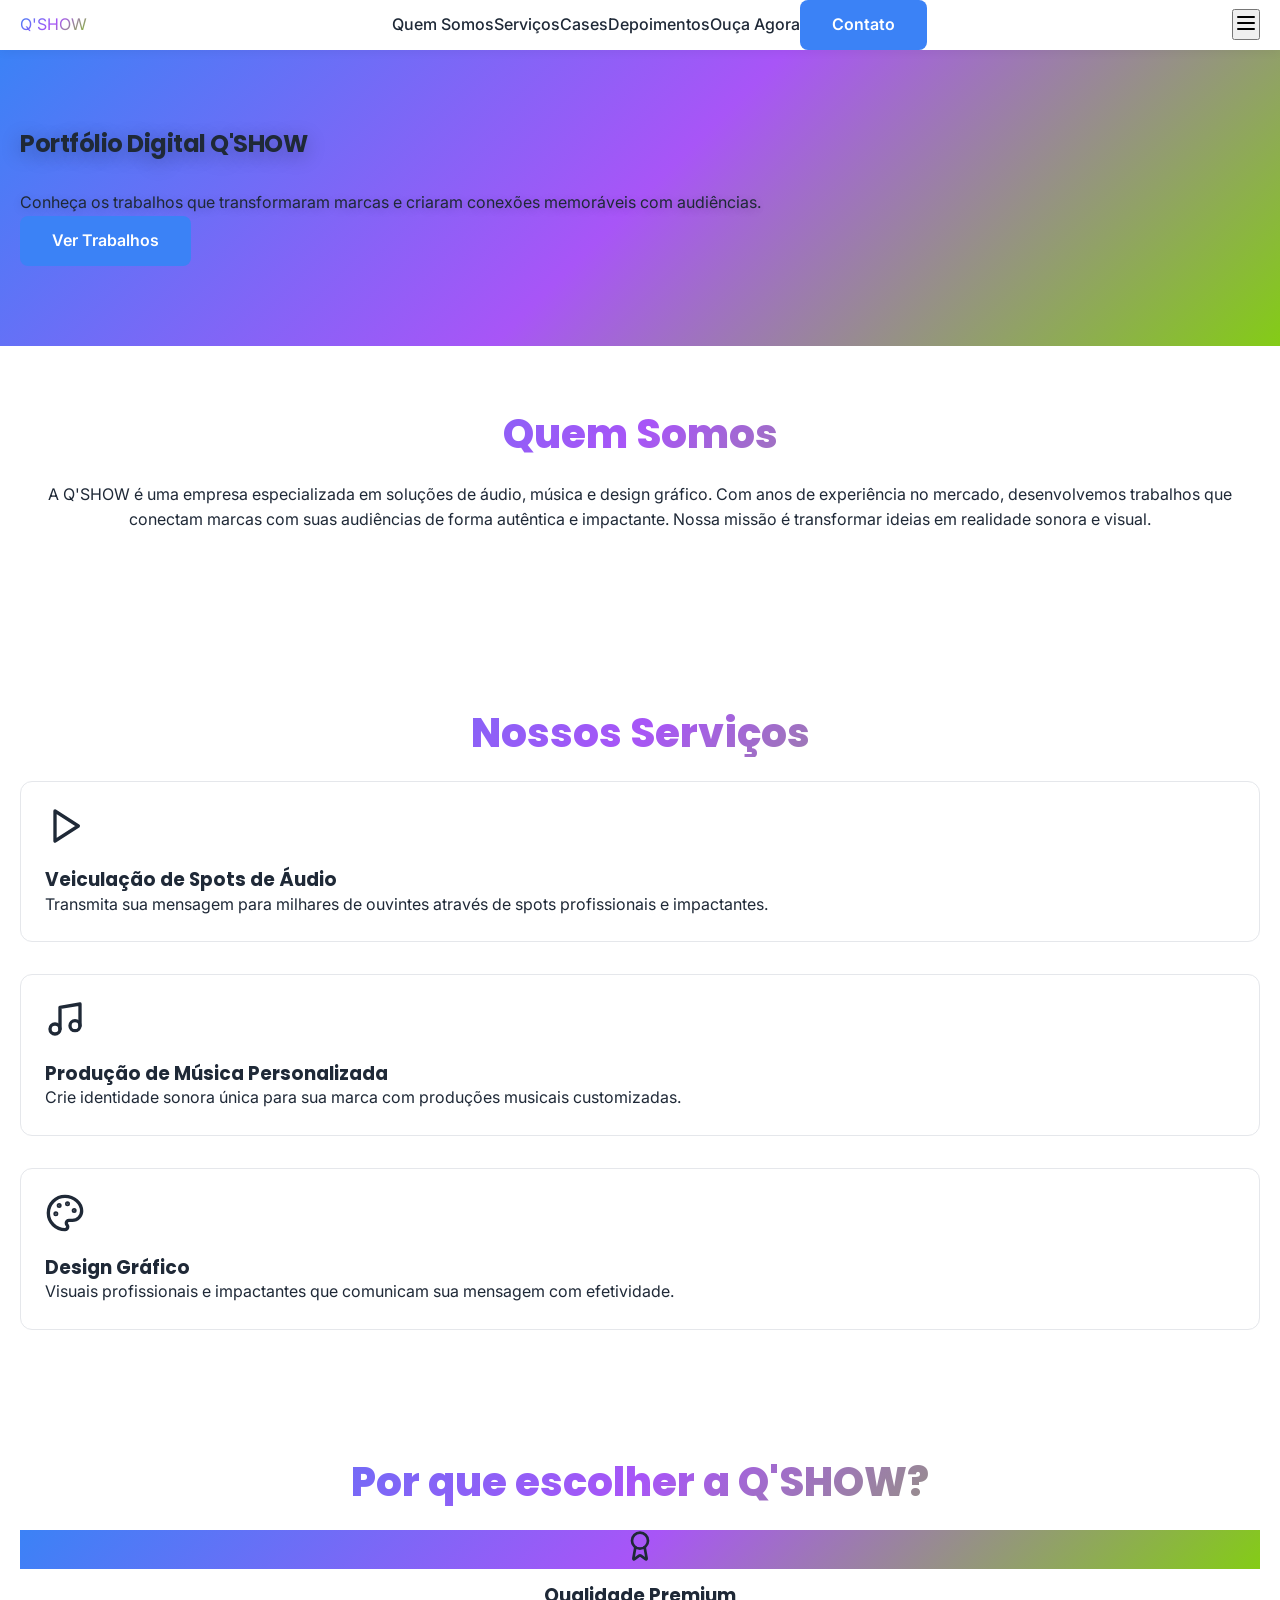
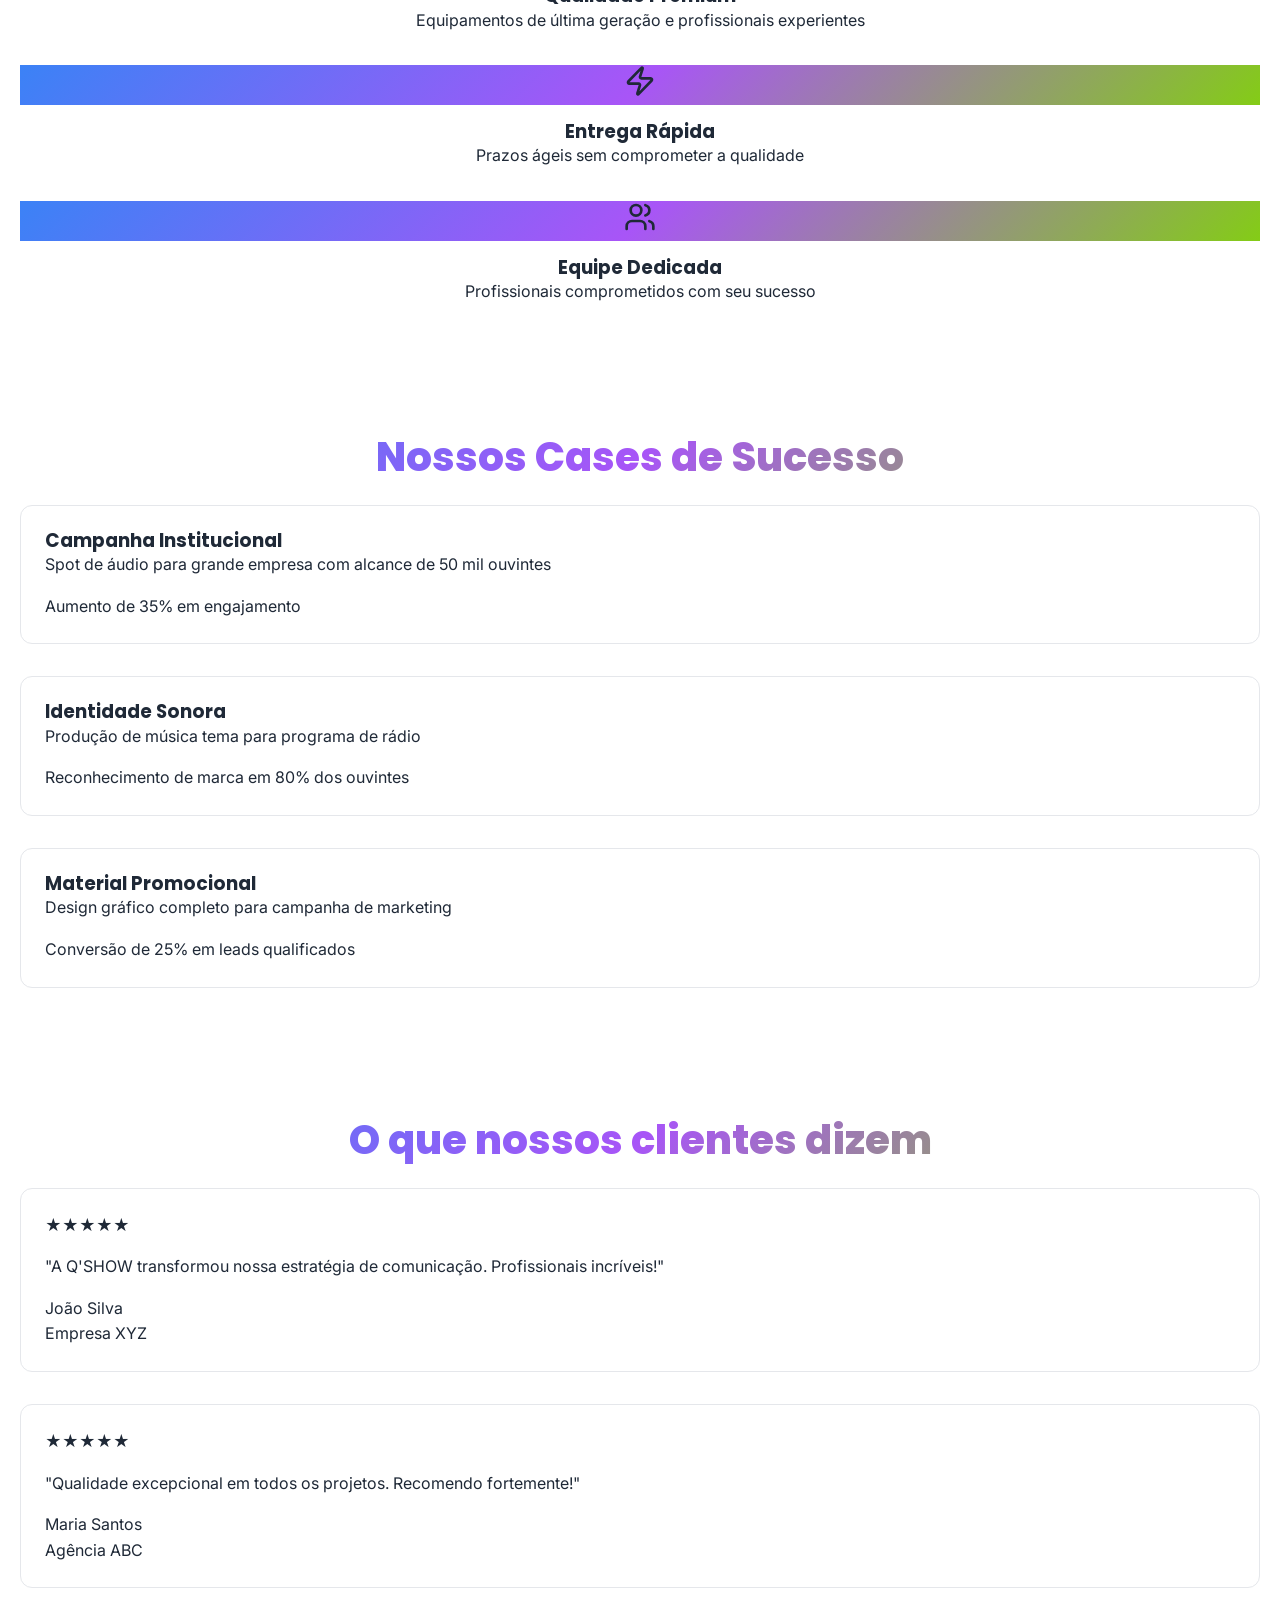
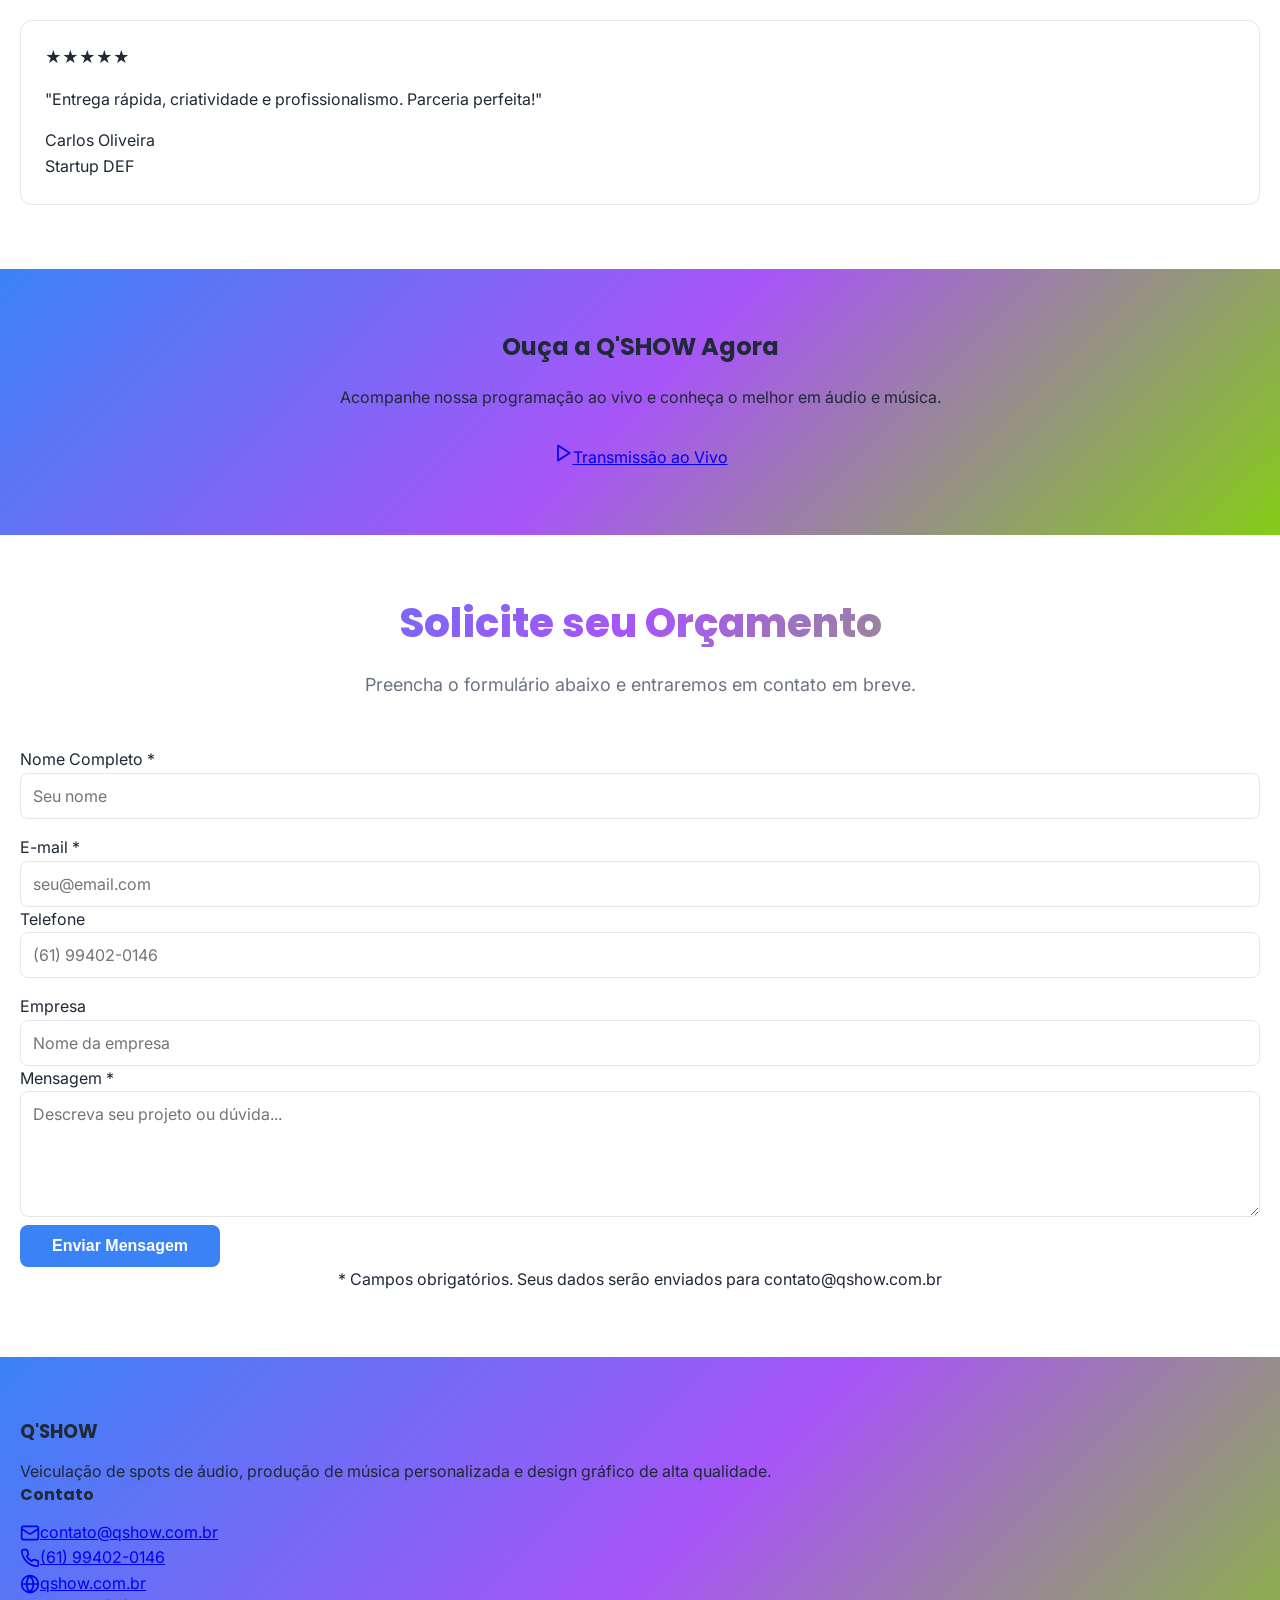
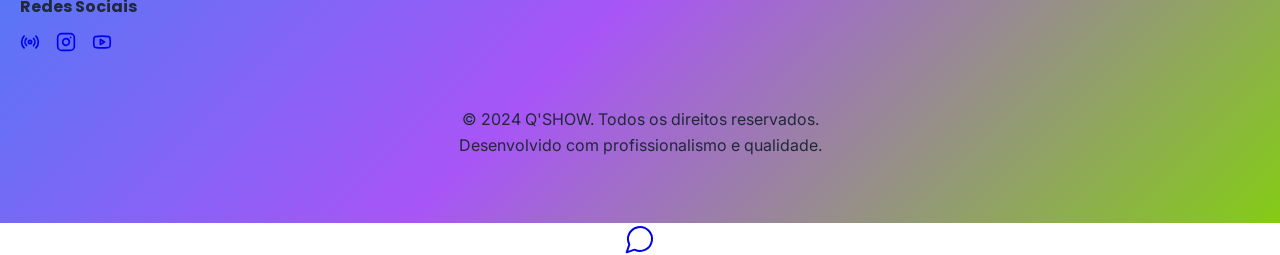
==== commit 81824ca8: "Page portfolio create" ====
--- a/index.html
+++ b/index.html
@@ -7,7 +7,7 @@
     <meta name="description" content="Q'SHOW - Portfólio Digital. Veiculação de spots de áudio, produção de música personalizada e design gráfico profissional." />
     <meta name="theme-color" content="#3b82f6" />
     <title>Q'SHOW - Portfólio Digital</title>
-    <script type="module" crossorigin src="/assets/index-rzQU2Q5I.js"></script>
+    <script type="module" crossorigin src="/assets/index-DNW3yt9Y.js"></script>
     <link rel="stylesheet" crossorigin href="/assets/index-CXvtavKB.css">
   </head>
   <body>
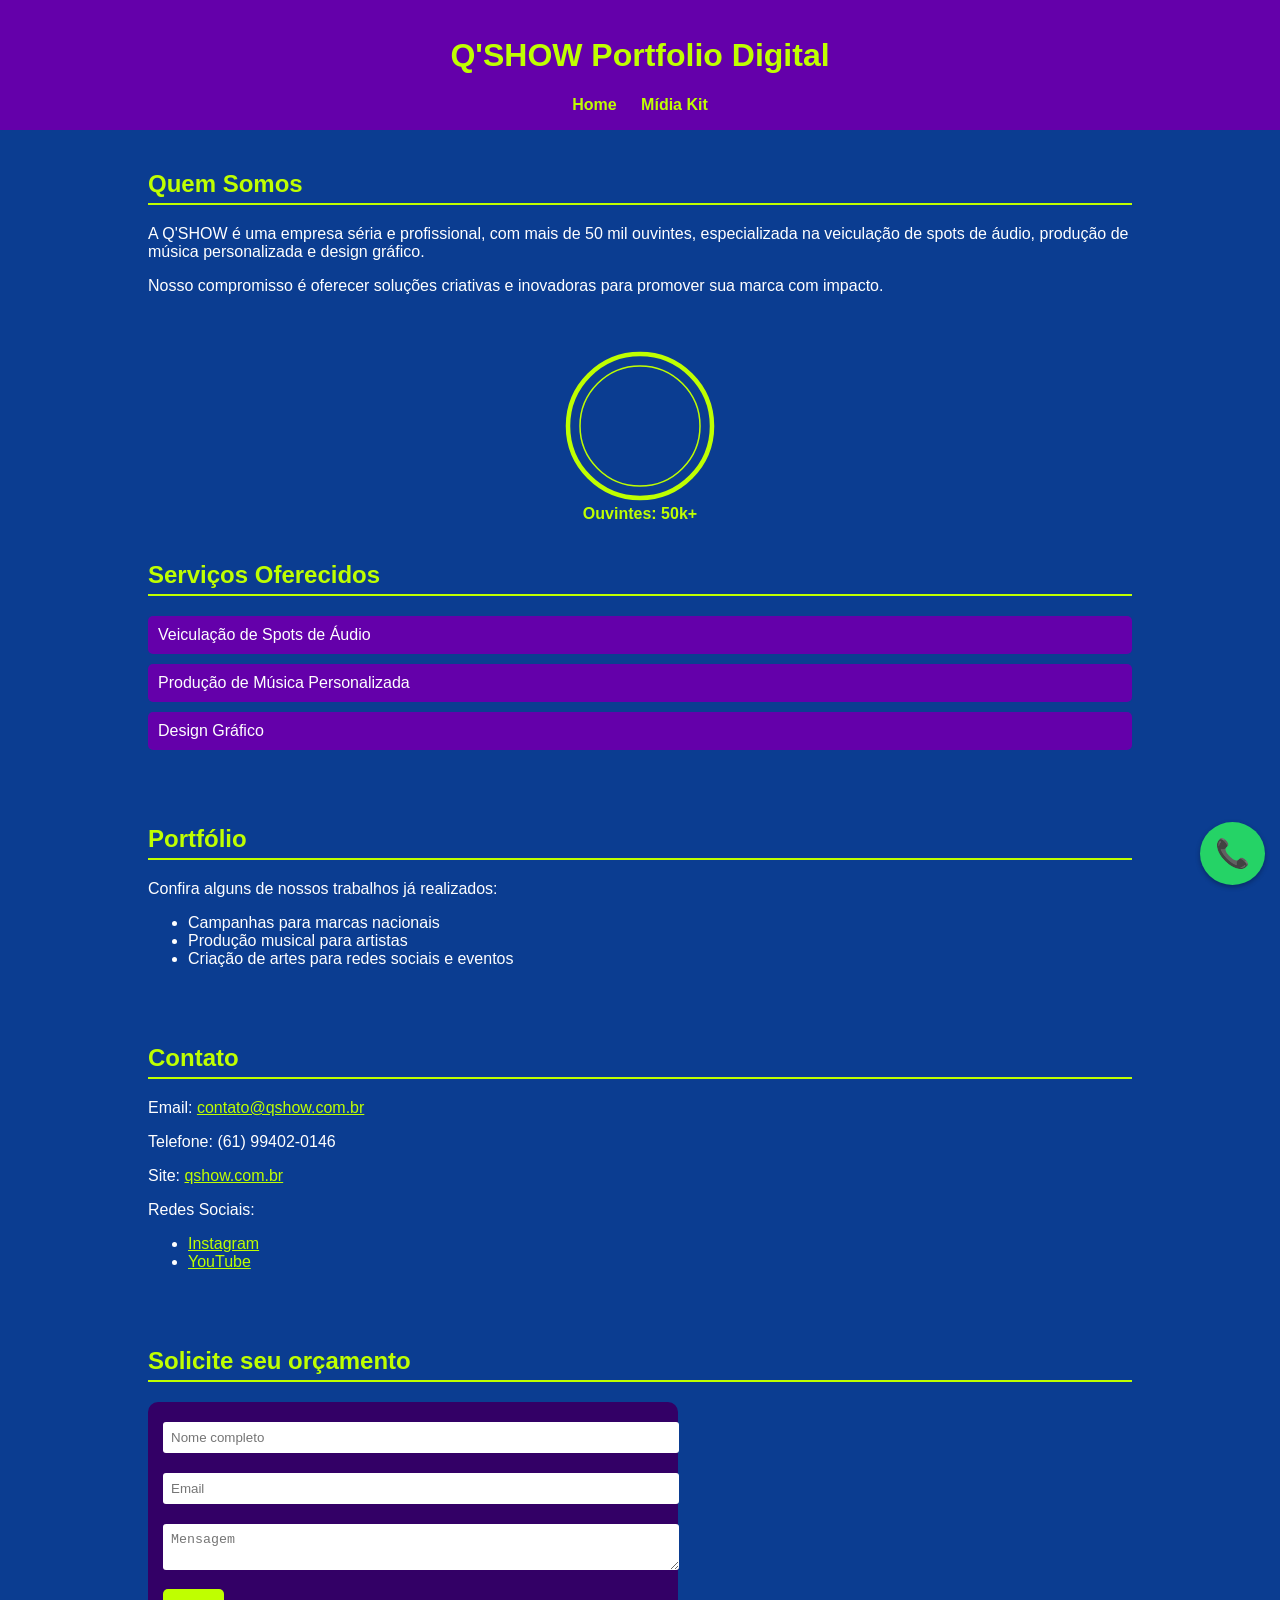
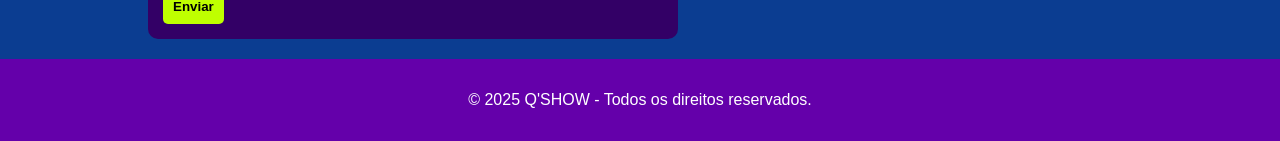
==== commit 2ed3cbb4: "page portfolio create" ====
--- a/index.html
+++ b/index.html
@@ -1,16 +1,124 @@
-<!doctype html>
+
+<!DOCTYPE html>
 <html lang="pt-BR">
-  <head>
-    <meta charset="UTF-8" />
-    <link rel="icon" type="image/svg+xml" href="/vite.svg" />
-    <meta name="viewport" content="width=device-width, initial-scale=1.0" />
-    <meta name="description" content="Q'SHOW - Portfólio Digital. Veiculação de spots de áudio, produção de música personalizada e design gráfico profissional." />
-    <meta name="theme-color" content="#3b82f6" />
-    <title>Q'SHOW - Portfólio Digital</title>
-    <script type="module" crossorigin src="/assets/index-DNW3yt9Y.js"></script>
-    <link rel="stylesheet" crossorigin href="/assets/index-CXvtavKB.css">
-  </head>
-  <body>
-    <div id="root"></div>
-  </body>
+<head>
+<meta charset="UTF-8">
+<meta name="viewport" content="width=device-width, initial-scale=1.0">
+<title>Q'SHOW Portfolio Digital</title>
+<style>
+body {font-family: Arial, sans-serif; background: #0b3d91; color: white; margin: 0; padding: 0;}
+header, footer {background: #6400aa; padding: 1rem; text-align: center;}
+header h1 {color: #bfff00;}
+nav a {color: #bfff00; margin: 0 10px; text-decoration: none; font-weight: bold;}
+section {padding: 20px; margin: 0 10%;}
+h2 {color: #bfff00; border-bottom: 2px solid #bfff00; padding-bottom: 5px;}
+#rotating-globe {width: 150px; height: 150px; margin: auto;}
+.info-globe {color: #bfff00; font-weight: bold; animation: blink 1s infinite alternate;}
+@keyframes blink {0%, 100% {opacity: 1;} 50% {opacity: 0.3;}}
+#services ul {list-style: none; padding: 0;}
+#services ul li {background: #6400aa; margin: 10px 0; padding: 10px; border-radius: 5px;}
+form {background: #330066; padding: 15px; border-radius: 10px; max-width: 500px; margin-top: 20px;}
+form input, form textarea {width: 100%; margin: 5px 0 15px; padding: 8px; border: none; border-radius: 3px;}
+form button {background: #bfff00; border:none; padding: 10px; border-radius: 5px; cursor: pointer; font-weight: bold;}
+form button:hover {background: #a0f000;}
+#whatsapp-btn {
+position: fixed;
+bottom: 15px;
+right: 15px;
+background: #25d366;
+color: white;
+border-radius: 50%;
+padding: 15px;
+font-size: 28px;
+text-decoration: none;
+box-shadow: 0 2px 5px rgba(0,0,0,0.3);
+}
+</style>
+</head>
+<body>
+<header>
+<h1>Q'SHOW Portfolio Digital</h1>
+<nav>
+<a href="index.html">Home</a>
+<a href="midia_kit.html">Mídia Kit</a>
+</nav>
+</header>
+<section id="who-we-are">
+<h2>Quem Somos</h2>
+<p>A Q'SHOW é uma empresa séria e profissional, com mais de 50 mil ouvintes, especializada na veiculação de spots de áudio, produção de música personalizada e design gráfico.</p>
+<p>Nosso compromisso é oferecer soluções criativas e inovadoras para promover sua marca com impacto.</p>
+</section>
+<section id="globe-section" style="text-align:center;">
+<div id="rotating-globe">
+<svg width="150" height="150" viewBox="0 0 100 100">
+<circle cx="50" cy="50" r="48" stroke="#bfff00" stroke-width="3" fill="none" />
+<circle cx="50" cy="50" r="40" stroke="#bfff00" stroke-width="1" fill="none" />
+</svg>
+<div class="info-globe">Ouvintes: 50k+</div>
+</div>
+</section>
+<section id="services">
+<h2>Serviços Oferecidos</h2>
+<ul>
+<li>Veiculação de Spots de Áudio</li>
+<li>Produção de Música Personalizada</li>
+<li>Design Gráfico</li>
+</ul>
+</section>
+<section id="portfolio-showcase">
+<h2>Portfólio</h2>
+<p>Confira alguns de nossos trabalhos já realizados:</p>
+<ul>
+<li>Campanhas para marcas nacionais</li>
+<li>Produção musical para artistas</li>
+<li>Criação de artes para redes sociais e eventos</li>
+</ul>
+</section>
+<section id="contact">
+<h2>Contato</h2>
+<p>Email: <a href="mailto:contato@qshow.com.br" style="color:#bfff00;">contato@qshow.com.br</a></p>
+<p>Telefone: (61) 99402-0146</p>
+<p>Site: <a href="http://qshow.com.br" target="_blank" style="color:#bfff00;">qshow.com.br</a></p>
+<p>Redes Sociais:</p>
+<ul>
+<li><a href="https://www.instagram.com/qshowweb?igsh=MXZoN3p2bnlxeDVjbg==" target="_blank" style="color:#bfff00;">Instagram</a></li>
+<li><a href="https://m.youtube.com/@qshowweb?fbclid=PAT01DUANbwU5leHRuA2FlbQIxMAABp-xeVyUUJ3iTPTqw2g6bo5T3fc2-7QjP96IjgGxJK3b0EiBZEGylbu7FfBlV_aem_0HKVEaLJL2HnTqrvWDMx4AN" target="_blank" style="color:#bfff00;">YouTube</a></li>
+</ul>
+</section>
+<section id="request-quote">
+<h2>Solicite seu orçamento</h2>
+<form id="contact-form" action="https://formspree.io/f/mnngqzzy" method="POST">
+<input type="text" name="name" placeholder="Nome completo" required />
+<input type="email" name="email" placeholder="Email" required />
+<textarea name="message" placeholder="Mensagem" required></textarea>
+<button type="submit">Enviar</button>
+</form>
+<div id="form-result" style="color:#bfff00; font-weight:bold; margin-top:10px; display:none;">Mensagem enviada com sucesso!</div>
+</section>
+<a href="https://wa.me/5561994020146" id="whatsapp-btn" target="_blank" title="Fale conosco pelo WhatsApp">&#128222;</a>
+<script>
+document.getElementById('contact-form').addEventListener('submit', function(e) {
+  e.preventDefault();
+  var form = e.target;
+  var formData = new FormData(form);
+  fetch(form.action, {
+    method: form.method,
+    body: formData,
+    headers: {'Accept': 'application/json'}
+  }).then(function(response) {
+    if (response.ok) {
+      document.getElementById('form-result').style.display = 'block';
+      form.reset();
+    } else {
+      alert('Falha ao enviar a mensagem, tente novamente.');
+    }
+  }).catch(function(error) {
+    alert('Erro ao enviar a mensagem, tente novamente.');
+  });
+});
+</script>
+<footer>
+<p>© 2025 Q'SHOW - Todos os direitos reservados.</p>
+</footer>
+</body>
 </html>
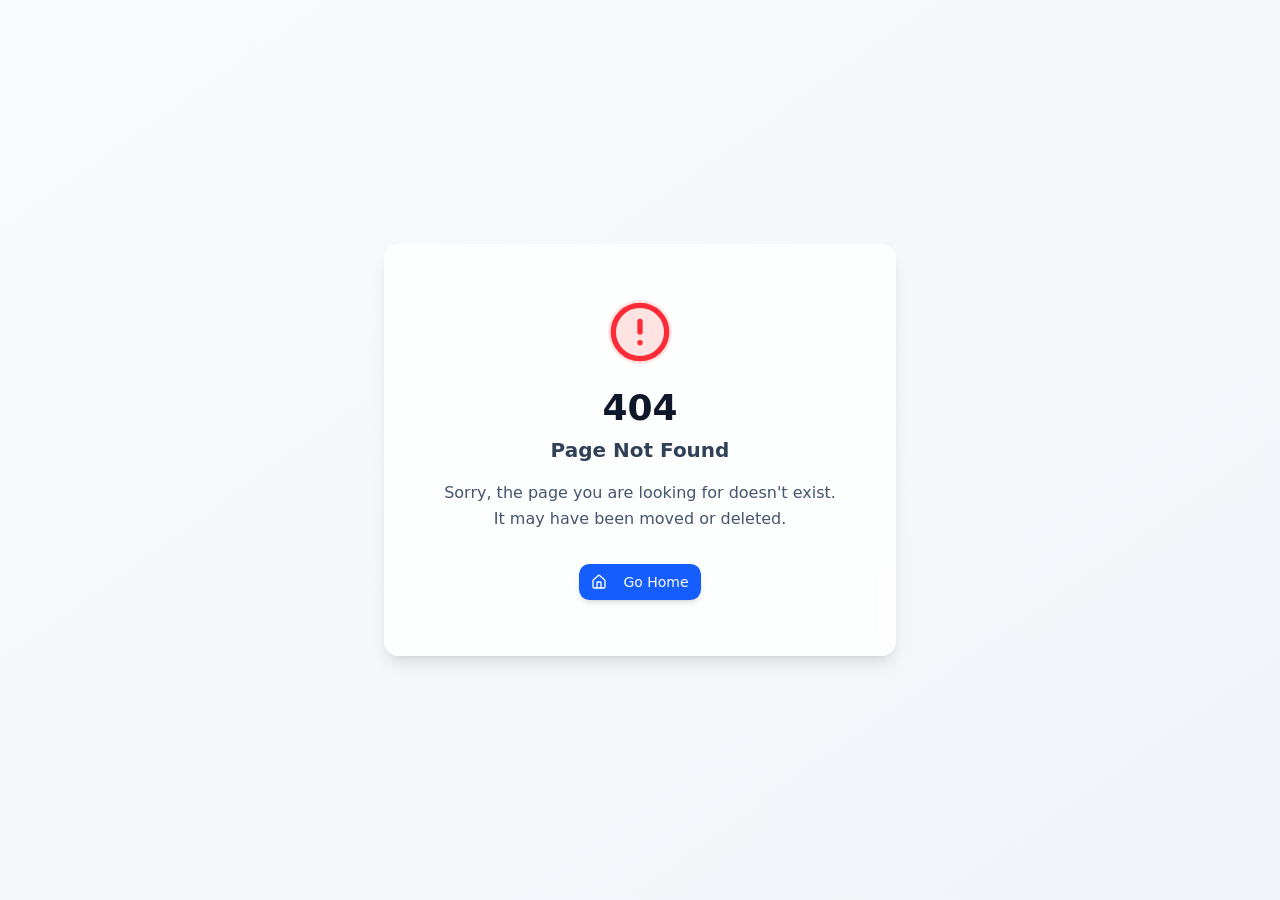
==== commit 6a395690: "Page create portfolio midia kit" ====
--- a/index.html
+++ b/index.html
@@ -1,124 +1,89 @@
+<!doctype html>
+<html lang="en">
 
-<!DOCTYPE html>
-<html lang="pt-BR">
-<head>
-<meta charset="UTF-8">
-<meta name="viewport" content="width=device-width, initial-scale=1.0">
-<title>Q'SHOW Portfolio Digital</title>
-<style>
-body {font-family: Arial, sans-serif; background: #0b3d91; color: white; margin: 0; padding: 0;}
-header, footer {background: #6400aa; padding: 1rem; text-align: center;}
-header h1 {color: #bfff00;}
-nav a {color: #bfff00; margin: 0 10px; text-decoration: none; font-weight: bold;}
-section {padding: 20px; margin: 0 10%;}
-h2 {color: #bfff00; border-bottom: 2px solid #bfff00; padding-bottom: 5px;}
-#rotating-globe {width: 150px; height: 150px; margin: auto;}
-.info-globe {color: #bfff00; font-weight: bold; animation: blink 1s infinite alternate;}
-@keyframes blink {0%, 100% {opacity: 1;} 50% {opacity: 0.3;}}
-#services ul {list-style: none; padding: 0;}
-#services ul li {background: #6400aa; margin: 10px 0; padding: 10px; border-radius: 5px;}
-form {background: #330066; padding: 15px; border-radius: 10px; max-width: 500px; margin-top: 20px;}
-form input, form textarea {width: 100%; margin: 5px 0 15px; padding: 8px; border: none; border-radius: 3px;}
-form button {background: #bfff00; border:none; padding: 10px; border-radius: 5px; cursor: pointer; font-weight: bold;}
-form button:hover {background: #a0f000;}
-#whatsapp-btn {
-position: fixed;
-bottom: 15px;
-right: 15px;
-background: #25d366;
-color: white;
-border-radius: 50%;
-padding: 15px;
-font-size: 28px;
-text-decoration: none;
-box-shadow: 0 2px 5px rgba(0,0,0,0.3);
-}
-</style>
-</head>
-<body>
-<header>
-<h1>Q'SHOW Portfolio Digital</h1>
-<nav>
-<a href="index.html">Home</a>
-<a href="midia_kit.html">Mídia Kit</a>
-</nav>
-</header>
-<section id="who-we-are">
-<h2>Quem Somos</h2>
-<p>A Q'SHOW é uma empresa séria e profissional, com mais de 50 mil ouvintes, especializada na veiculação de spots de áudio, produção de música personalizada e design gráfico.</p>
-<p>Nosso compromisso é oferecer soluções criativas e inovadoras para promover sua marca com impacto.</p>
-</section>
-<section id="globe-section" style="text-align:center;">
-<div id="rotating-globe">
-<svg width="150" height="150" viewBox="0 0 100 100">
-<circle cx="50" cy="50" r="48" stroke="#bfff00" stroke-width="3" fill="none" />
-<circle cx="50" cy="50" r="40" stroke="#bfff00" stroke-width="1" fill="none" />
-</svg>
-<div class="info-globe">Ouvintes: 50k+</div>
-</div>
-</section>
-<section id="services">
-<h2>Serviços Oferecidos</h2>
-<ul>
-<li>Veiculação de Spots de Áudio</li>
-<li>Produção de Música Personalizada</li>
-<li>Design Gráfico</li>
-</ul>
-</section>
-<section id="portfolio-showcase">
-<h2>Portfólio</h2>
-<p>Confira alguns de nossos trabalhos já realizados:</p>
-<ul>
-<li>Campanhas para marcas nacionais</li>
-<li>Produção musical para artistas</li>
-<li>Criação de artes para redes sociais e eventos</li>
-</ul>
-</section>
-<section id="contact">
-<h2>Contato</h2>
-<p>Email: <a href="mailto:contato@qshow.com.br" style="color:#bfff00;">contato@qshow.com.br</a></p>
-<p>Telefone: (61) 99402-0146</p>
-<p>Site: <a href="http://qshow.com.br" target="_blank" style="color:#bfff00;">qshow.com.br</a></p>
-<p>Redes Sociais:</p>
-<ul>
-<li><a href="https://www.instagram.com/qshowweb?igsh=MXZoN3p2bnlxeDVjbg==" target="_blank" style="color:#bfff00;">Instagram</a></li>
-<li><a href="https://m.youtube.com/@qshowweb?fbclid=PAT01DUANbwU5leHRuA2FlbQIxMAABp-xeVyUUJ3iTPTqw2g6bo5T3fc2-7QjP96IjgGxJK3b0EiBZEGylbu7FfBlV_aem_0HKVEaLJL2HnTqrvWDMx4AN" target="_blank" style="color:#bfff00;">YouTube</a></li>
-</ul>
-</section>
-<section id="request-quote">
-<h2>Solicite seu orçamento</h2>
-<form id="contact-form" action="https://formspree.io/f/mnngqzzy" method="POST">
-<input type="text" name="name" placeholder="Nome completo" required />
-<input type="email" name="email" placeholder="Email" required />
-<textarea name="message" placeholder="Mensagem" required></textarea>
-<button type="submit">Enviar</button>
-</form>
-<div id="form-result" style="color:#bfff00; font-weight:bold; margin-top:10px; display:none;">Mensagem enviada com sucesso!</div>
-</section>
-<a href="https://wa.me/5561994020146" id="whatsapp-btn" target="_blank" title="Fale conosco pelo WhatsApp">&#128222;</a>
-<script>
-document.getElementById('contact-form').addEventListener('submit', function(e) {
-  e.preventDefault();
-  var form = e.target;
-  var formData = new FormData(form);
-  fetch(form.action, {
-    method: form.method,
-    body: formData,
-    headers: {'Accept': 'application/json'}
-  }).then(function(response) {
-    if (response.ok) {
-      document.getElementById('form-result').style.display = 'block';
-      form.reset();
-    } else {
-      alert('Falha ao enviar a mensagem, tente novamente.');
-    }
-  }).catch(function(error) {
-    alert('Erro ao enviar a mensagem, tente novamente.');
-  });
-});
+  <head>
+    <meta charset="UTF-8" />
+    <meta
+      name="viewport"
+      content="width=device-width, initial-scale=1.0, maximum-scale=1" />
+    <link rel="icon" type="image/png" href="https://files.manuscdn.com/user_upload_by_module/web_dev_logo/310519663129083661/IYNgkzxyykVohRlD.png" />
+    <link rel="apple-touch-icon" href="https://files.manuscdn.com/user_upload_by_module/web_dev_logo/310519663129083661/IYNgkzxyykVohRlD.png" />
+    <title>Q'SHOW - Portfólio e Mídia Kit Digital</title>
+    <!-- Add Google Fonts here, example:
+    <link rel="preconnect" href="https://fonts.googleapis.com" />
+    <link rel="preconnect" href="https://fonts.gstatic.com" crossorigin />
+    <link href="https://fonts.googleapis.com/css2?family=Inter:wght@400;500;600;700&display=swap" rel="stylesheet" />
+    -->
+    <script type="module" crossorigin src="/assets/index-CHaMhedC.js"></script>
+    <link rel="stylesheet" crossorigin href="/assets/index-DF2YPEiP.css">
+  </head>
+
+  <body>
+    <script id="manus-runtime">window.__MANUS_HOST_DEV__ = false;
+(function(){"use strict";var Dr={exports:{}},Qn={};/**
+ * @license React
+ * react-jsx-runtime.production.js
+ *
+ * Copyright (c) Meta Platforms, Inc. and affiliates.
+ *
+ * This source code is licensed under the MIT license found in the
+ * LICENSE file in the root directory of this source tree.
+ */var Wc;function cm(){if(Wc)return Qn;Wc=1;var r=Symbol.for("react.transitional.element"),i=Symbol.for("react.fragment");function u(s,f,m){var x=null;if(m!==void 0&&(x=""+m),f.key!==void 0&&(x=""+f.key),"key"in f){m={};for(var N in f)N!=="key"&&(m[N]=f[N])}else m=f;return f=m.ref,{$$typeof:r,type:s,key:x,ref:f!==void 0?f:null,props:m}}return Qn.Fragment=i,Qn.jsx=u,Qn.jsxs=u,Qn}var $c;function um(){return $c||($c=1,Dr.exports=cm()),Dr.exports}var h=um(),Mr={exports:{}},Kn={},Ar={exports:{}},Rr={};/**
+ * @license React
+ * scheduler.production.js
+ *
+ * Copyright (c) Meta Platforms, Inc. and affiliates.
+ *
+ * This source code is licensed under the MIT license found in the
+ * LICENSE file in the root directory of this source tree.
+ */var Fc;function dm(){return Fc||(Fc=1,function(r){function i(A,G){var B=A.length;A.push(G);t:for(;0<B;){var bt=B-1>>>1,p=A[bt];if(0<f(p,G))A[bt]=G,A[B]=p,B=bt;else break t}}function u(A){return A.length===0?null:A[0]}function s(A){if(A.length===0)return null;var G=A[0],B=A.pop();if(B!==G){A[0]=B;t:for(var bt=0,p=A.length,j=p>>>1;bt<j;){var V=2*(bt+1)-1,q=A[V],Z=V+1,st=A[Z];if(0>f(q,B))Z<p&&0>f(st,q)?(A[bt]=st,A[Z]=B,bt=Z):(A[bt]=q,A[V]=B,bt=V);else if(Z<p&&0>f(st,B))A[bt]=st,A[Z]=B,bt=Z;else break t}}return G}function f(A,G){var B=A.sortIndex-G.sortIndex;return B!==0?B:A.id-G.id}if(r.unstable_now=void 0,typeof performance=="object"&&typeof performance.now=="function"){var m=performance;r.unstable_now=function(){return m.now()}}else{var x=Date,N=x.now();r.unstable_now=function(){return x.now()-N}}var C=[],v=[],D=1,R=null,J=3,$=!1,F=!1,at=!1,ct=!1,ht=typeof setTimeout=="function"?setTimeout:null,St=typeof clearTimeout=="function"?clearTimeout:null,k=typeof setImmediate<"u"?setImmediate:null;function Y(A){for(var G=u(v);G!==null;){if(G.callback===null)s(v);else if(G.startTime<=A)s(v),G.sortIndex=G.expirationTime,i(C,G);else break;G=u(v)}}function H(A){if(at=!1,Y(A),!F)if(u(C)!==null)F=!0,it||(it=!0,Bt());else{var G=u(v);G!==null&&Mt(H,G.startTime-A)}}var it=!1,rt=-1,X=5,xt=-1;function Be(){return ct?!0:!(r.unstable_now()-xt<X)}function It(){if(ct=!1,it){var A=r.unstable_now();xt=A;var G=!0;try{t:{F=!1,at&&(at=!1,St(rt),rt=-1),$=!0;var B=J;try{e:{for(Y(A),R=u(C);R!==null&&!(R.expirationTime>A&&Be());){var bt=R.callback;if(typeof bt=="function"){R.callback=null,J=R.priorityLevel;var p=bt(R.expirationTime<=A);if(A=r.unstable_now(),typeof p=="function"){R.callback=p,Y(A),G=!0;break e}R===u(C)&&s(C),Y(A)}else s(C);R=u(C)}if(R!==null)G=!0;else{var j=u(v);j!==null&&Mt(H,j.startTime-A),G=!1}}break t}finally{R=null,J=B,$=!1}G=void 0}}finally{G?Bt():it=!1}}}var Bt;if(typeof k=="function")Bt=function(){k(It)};else if(typeof MessageChannel<"u"){var me=new MessageChannel,Se=me.port2;me.port1.onmessage=It,Bt=function(){Se.postMessage(null)}}else Bt=function(){ht(It,0)};function Mt(A,G){rt=ht(function(){A(r.unstable_now())},G)}r.unstable_IdlePriority=5,r.unstable_ImmediatePriority=1,r.unstable_LowPriority=4,r.unstable_NormalPriority=3,r.unstable_Profiling=null,r.unstable_UserBlockingPriority=2,r.unstable_cancelCallback=function(A){A.callback=null},r.unstable_forceFrameRate=function(A){0>A||125<A?console.error("forceFrameRate takes a positive int between 0 and 125, forcing frame rates higher than 125 fps is not supported"):X=0<A?Math.floor(1e3/A):5},r.unstable_getCurrentPriorityLevel=function(){return J},r.unstable_next=function(A){switch(J){case 1:case 2:case 3:var G=3;break;default:G=J}var B=J;J=G;try{return A()}finally{J=B}},r.unstable_requestPaint=function(){ct=!0},r.unstable_runWithPriority=function(A,G){switch(A){case 1:case 2:case 3:case 4:case 5:break;default:A=3}var B=J;J=A;try{return G()}finally{J=B}},r.unstable_scheduleCallback=function(A,G,B){var bt=r.unstable_now();switch(typeof B=="object"&&B!==null?(B=B.delay,B=typeof B=="number"&&0<B?bt+B:bt):B=bt,A){case 1:var p=-1;break;case 2:p=250;break;case 5:p=1073741823;break;case 4:p=1e4;break;default:p=5e3}return p=B+p,A={id:D++,callback:G,priorityLevel:A,startTime:B,expirationTime:p,sortIndex:-1},B>bt?(A.sortIndex=B,i(v,A),u(C)===null&&A===u(v)&&(at?(St(rt),rt=-1):at=!0,Mt(H,B-bt))):(A.sortIndex=p,i(C,A),F||$||(F=!0,it||(it=!0,Bt()))),A},r.unstable_shouldYield=Be,r.unstable_wrapCallback=function(A){var G=J;return function(){var B=J;J=G;try{return A.apply(this,arguments)}finally{J=B}}}}(Rr)),Rr}var Ic;function fm(){return Ic||(Ic=1,Ar.exports=dm()),Ar.exports}var zr={exports:{}},ut={};/**
+ * @license React
+ * react.production.js
+ *
+ * Copyright (c) Meta Platforms, Inc. and affiliates.
+ *
+ * This source code is licensed under the MIT license found in the
+ * LICENSE file in the root directory of this source tree.
+ */var tu;function hm(){if(tu)return ut;tu=1;var r=Symbol.for("react.transitional.element"),i=Symbol.for("react.portal"),u=Symbol.for("react.fragment"),s=Symbol.for("react.strict_mode"),f=Symbol.for("react.profiler"),m=Symbol.for("react.consumer"),x=Symbol.for("react.context"),N=Symbol.for("react.forward_ref"),C=Symbol.for("react.suspense"),v=Symbol.for("react.memo"),D=Symbol.for("react.lazy"),R=Symbol.iterator;function J(p){return p===null||typeof p!="object"?null:(p=R&&p[R]||p["@@iterator"],typeof p=="function"?p:null)}var $={isMounted:function(){return!1},enqueueForceUpdate:function(){},enqueueReplaceState:function(){},enqueueSetState:function(){}},F=Object.assign,at={};function ct(p,j,V){this.props=p,this.context=j,this.refs=at,this.updater=V||$}ct.prototype.isReactComponent={},ct.prototype.setState=function(p,j){if(typeof p!="object"&&typeof p!="function"&&p!=null)throw Error("takes an object of state variables to update or a function which returns an object of state variables.");this.updater.enqueueSetState(this,p,j,"setState")},ct.prototype.forceUpdate=function(p){this.updater.enqueueForceUpdate(this,p,"forceUpdate")};function ht(){}ht.prototype=ct.prototype;function St(p,j,V){this.props=p,this.context=j,this.refs=at,this.updater=V||$}var k=St.prototype=new ht;k.constructor=St,F(k,ct.prototype),k.isPureReactComponent=!0;var Y=Array.isArray,H={H:null,A:null,T:null,S:null,V:null},it=Object.prototype.hasOwnProperty;function rt(p,j,V,q,Z,st){return V=st.ref,{$$typeof:r,type:p,key:j,ref:V!==void 0?V:null,props:st}}function X(p,j){return rt(p.type,j,void 0,void 0,void 0,p.props)}function xt(p){return typeof p=="object"&&p!==null&&p.$$typeof===r}function Be(p){var j={"=":"=0",":":"=2"};return"$"+p.replace(/[=:]/g,function(V){return j[V]})}var It=/\/+/g;function Bt(p,j){return typeof p=="object"&&p!==null&&p.key!=null?Be(""+p.key):j.toString(36)}function me(){}function Se(p){switch(p.status){case"fulfilled":return p.value;case"rejected":throw p.reason;default:switch(typeof p.status=="string"?p.then(me,me):(p.status="pending",p.then(function(j){p.status==="pending"&&(p.status="fulfilled",p.value=j)},function(j){p.status==="pending"&&(p.status="rejected",p.reason=j)})),p.status){case"fulfilled":return p.value;case"rejected":throw p.reason}}throw p}function Mt(p,j,V,q,Z){var st=typeof p;(st==="undefined"||st==="boolean")&&(p=null);var tt=!1;if(p===null)tt=!0;else switch(st){case"bigint":case"string":case"number":tt=!0;break;case"object":switch(p.$$typeof){case r:case i:tt=!0;break;case D:return tt=p._init,Mt(tt(p._payload),j,V,q,Z)}}if(tt)return Z=Z(p),tt=q===""?"."+Bt(p,0):q,Y(Z)?(V="",tt!=null&&(V=tt.replace(It,"$&/")+"/"),Mt(Z,j,V,"",function(Pt){return Pt})):Z!=null&&(xt(Z)&&(Z=X(Z,V+(Z.key==null||p&&p.key===Z.key?"":(""+Z.key).replace(It,"$&/")+"/")+tt)),j.push(Z)),1;tt=0;var gt=q===""?".":q+":";if(Y(p))for(var Tt=0;Tt<p.length;Tt++)q=p[Tt],st=gt+Bt(q,Tt),tt+=Mt(q,j,V,st,Z);else if(Tt=J(p),typeof Tt=="function")for(p=Tt.call(p),Tt=0;!(q=p.next()).done;)q=q.value,st=gt+Bt(q,Tt++),tt+=Mt(q,j,V,st,Z);else if(st==="object"){if(typeof p.then=="function")return Mt(Se(p),j,V,q,Z);throw j=String(p),Error("Objects are not valid as a React child (found: "+(j==="[object Object]"?"object with keys {"+Object.keys(p).join(", ")+"}":j)+"). If you meant to render a collection of children, use an array instead.")}return tt}function A(p,j,V){if(p==null)return p;var q=[],Z=0;return Mt(p,q,"","",function(st){return j.call(V,st,Z++)}),q}function G(p){if(p._status===-1){var j=p._result;j=j(),j.then(function(V){(p._status===0||p._status===-1)&&(p._status=1,p._result=V)},function(V){(p._status===0||p._status===-1)&&(p._status=2,p._result=V)}),p._status===-1&&(p._status=0,p._result=j)}if(p._status===1)return p._result.default;throw p._result}var B=typeof reportError=="function"?reportError:function(p){if(typeof window=="object"&&typeof window.ErrorEvent=="function"){var j=new window.ErrorEvent("error",{bubbles:!0,cancelable:!0,message:typeof p=="object"&&p!==null&&typeof p.message=="string"?String(p.message):String(p),error:p});if(!window.dispatchEvent(j))return}else if(typeof process=="object"&&typeof process.emit=="function"){process.emit("uncaughtException",p);return}console.error(p)};function bt(){}return ut.Children={map:A,forEach:function(p,j,V){A(p,function(){j.apply(this,arguments)},V)},count:function(p){var j=0;return A(p,function(){j++}),j},toArray:function(p){return A(p,function(j){return j})||[]},only:function(p){if(!xt(p))throw Error("React.Children.only expected to receive a single React element child.");return p}},ut.Component=ct,ut.Fragment=u,ut.Profiler=f,ut.PureComponent=St,ut.StrictMode=s,ut.Suspense=C,ut.__CLIENT_INTERNALS_DO_NOT_USE_OR_WARN_USERS_THEY_CANNOT_UPGRADE=H,ut.__COMPILER_RUNTIME={__proto__:null,c:function(p){return H.H.useMemoCache(p)}},ut.cache=function(p){return function(){return p.apply(null,arguments)}},ut.cloneElement=function(p,j,V){if(p==null)throw Error("The argument must be a React element, but you passed "+p+".");var q=F({},p.props),Z=p.key,st=void 0;if(j!=null)for(tt in j.ref!==void 0&&(st=void 0),j.key!==void 0&&(Z=""+j.key),j)!it.call(j,tt)||tt==="key"||tt==="__self"||tt==="__source"||tt==="ref"&&j.ref===void 0||(q[tt]=j[tt]);var tt=arguments.length-2;if(tt===1)q.children=V;else if(1<tt){for(var gt=Array(tt),Tt=0;Tt<tt;Tt++)gt[Tt]=arguments[Tt+2];q.children=gt}return rt(p.type,Z,void 0,void 0,st,q)},ut.createContext=function(p){return p={$$typeof:x,_currentValue:p,_currentValue2:p,_threadCount:0,Provider:null,Consumer:null},p.Provider=p,p.Consumer={$$typeof:m,_context:p},p},ut.createElement=function(p,j,V){var q,Z={},st=null;if(j!=null)for(q in j.key!==void 0&&(st=""+j.key),j)it.call(j,q)&&q!=="key"&&q!=="__self"&&q!=="__source"&&(Z[q]=j[q]);var tt=arguments.length-2;if(tt===1)Z.children=V;else if(1<tt){for(var gt=Array(tt),Tt=0;Tt<tt;Tt++)gt[Tt]=arguments[Tt+2];Z.children=gt}if(p&&p.defaultProps)for(q in tt=p.defaultProps,tt)Z[q]===void 0&&(Z[q]=tt[q]);return rt(p,st,void 0,void 0,null,Z)},ut.createRef=function(){return{current:null}},ut.forwardRef=function(p){return{$$typeof:N,render:p}},ut.isValidElement=xt,ut.lazy=function(p){return{$$typeof:D,_payload:{_status:-1,_result:p},_init:G}},ut.memo=function(p,j){return{$$typeof:v,type:p,compare:j===void 0?null:j}},ut.startTransition=function(p){var j=H.T,V={};H.T=V;try{var q=p(),Z=H.S;Z!==null&&Z(V,q),typeof q=="object"&&q!==null&&typeof q.then=="function"&&q.then(bt,B)}catch(st){B(st)}finally{H.T=j}},ut.unstable_useCacheRefresh=function(){return H.H.useCacheRefresh()},ut.use=function(p){return H.H.use(p)},ut.useActionState=function(p,j,V){return H.H.useActionState(p,j,V)},ut.useCallback=function(p,j){return H.H.useCallback(p,j)},ut.useContext=function(p){return H.H.useContext(p)},ut.useDebugValue=function(){},ut.useDeferredValue=function(p,j){return H.H.useDeferredValue(p,j)},ut.useEffect=function(p,j,V){var q=H.H;if(typeof V=="function")throw Error("useEffect CRUD overload is not enabled in this build of React.");return q.useEffect(p,j)},ut.useId=function(){return H.H.useId()},ut.useImperativeHandle=function(p,j,V){return H.H.useImperativeHandle(p,j,V)},ut.useInsertionEffect=function(p,j){return H.H.useInsertionEffect(p,j)},ut.useLayoutEffect=function(p,j){return H.H.useLayoutEffect(p,j)},ut.useMemo=function(p,j){return H.H.useMemo(p,j)},ut.useOptimistic=function(p,j){return H.H.useOptimistic(p,j)},ut.useReducer=function(p,j,V){return H.H.useReducer(p,j,V)},ut.useRef=function(p){return H.H.useRef(p)},ut.useState=function(p){return H.H.useState(p)},ut.useSyncExternalStore=function(p,j,V){return H.H.useSyncExternalStore(p,j,V)},ut.useTransition=function(){return H.H.useTransition()},ut.version="19.1.1",ut}var eu;function Nr(){return eu||(eu=1,zr.exports=hm()),zr.exports}var _r={exports:{}},he={};/**
+ * @license React
+ * react-dom.production.js
+ *
+ * Copyright (c) Meta Platforms, Inc. and affiliates.
+ *
+ * This source code is licensed under the MIT license found in the
+ * LICENSE file in the root directory of this source tree.
+ */var lu;function mm(){if(lu)return he;lu=1;var r=Nr();function i(C){var v="https://react.dev/errors/"+C;if(1<arguments.length){v+="?args[]="+encodeURIComponent(arguments[1]);for(var D=2;D<arguments.length;D++)v+="&args[]="+encodeURIComponent(arguments[D])}return"Minified React error #"+C+"; visit "+v+" for the full message or use the non-minified dev environment for full errors and additional helpful warnings."}function u(){}var s={d:{f:u,r:function(){throw Error(i(522))},D:u,C:u,L:u,m:u,X:u,S:u,M:u},p:0,findDOMNode:null},f=Symbol.for("react.portal");function m(C,v,D){var R=3<arguments.length&&arguments[3]!==void 0?arguments[3]:null;return{$$typeof:f,key:R==null?null:""+R,children:C,containerInfo:v,implementation:D}}var x=r.__CLIENT_INTERNALS_DO_NOT_USE_OR_WARN_USERS_THEY_CANNOT_UPGRADE;function N(C,v){if(C==="font")return"";if(typeof v=="string")return v==="use-credentials"?v:""}return he.__DOM_INTERNALS_DO_NOT_USE_OR_WARN_USERS_THEY_CANNOT_UPGRADE=s,he.createPortal=function(C,v){var D=2<arguments.length&&arguments[2]!==void 0?arguments[2]:null;if(!v||v.nodeType!==1&&v.nodeType!==9&&v.nodeType!==11)throw Error(i(299));return m(C,v,null,D)},he.flushSync=function(C){var v=x.T,D=s.p;try{if(x.T=null,s.p=2,C)return C()}finally{x.T=v,s.p=D,s.d.f()}},he.preconnect=function(C,v){typeof C=="string"&&(v?(v=v.crossOrigin,v=typeof v=="string"?v==="use-credentials"?v:"":void 0):v=null,s.d.C(C,v))},he.prefetchDNS=function(C){typeof C=="string"&&s.d.D(C)},he.preinit=function(C,v){if(typeof C=="string"&&v&&typeof v.as=="string"){var D=v.as,R=N(D,v.crossOrigin),J=typeof v.integrity=="string"?v.integrity:void 0,$=typeof v.fetchPriority=="string"?v.fetchPriority:void 0;D==="style"?s.d.S(C,typeof v.precedence=="string"?v.precedence:void 0,{crossOrigin:R,integrity:J,fetchPriority:$}):D==="script"&&s.d.X(C,{crossOrigin:R,integrity:J,fetchPriority:$,nonce:typeof v.nonce=="string"?v.nonce:void 0})}},he.preinitModule=function(C,v){if(typeof C=="string")if(typeof v=="object"&&v!==null){if(v.as==null||v.as==="script"){var D=N(v.as,v.crossOrigin);s.d.M(C,{crossOrigin:D,integrity:typeof v.integrity=="string"?v.integrity:void 0,nonce:typeof v.nonce=="string"?v.nonce:void 0})}}else v==null&&s.d.M(C)},he.preload=function(C,v){if(typeof C=="string"&&typeof v=="object"&&v!==null&&typeof v.as=="string"){var D=v.as,R=N(D,v.crossOrigin);s.d.L(C,D,{crossOrigin:R,integrity:typeof v.integrity=="string"?v.integrity:void 0,nonce:typeof v.nonce=="string"?v.nonce:void 0,type:typeof v.type=="string"?v.type:void 0,fetchPriority:typeof v.fetchPriority=="string"?v.fetchPriority:void 0,referrerPolicy:typeof v.referrerPolicy=="string"?v.referrerPolicy:void 0,imageSrcSet:typeof v.imageSrcSet=="string"?v.imageSrcSet:void 0,imageSizes:typeof v.imageSizes=="string"?v.imageSizes:void 0,media:typeof v.media=="string"?v.media:void 0})}},he.preloadModule=function(C,v){if(typeof C=="string")if(v){var D=N(v.as,v.crossOrigin);s.d.m(C,{as:typeof v.as=="string"&&v.as!=="script"?v.as:void 0,crossOrigin:D,integrity:typeof v.integrity=="string"?v.integrity:void 0})}else s.d.m(C)},he.requestFormReset=function(C){s.d.r(C)},he.unstable_batchedUpdates=function(C,v){return C(v)},he.useFormState=function(C,v,D){return x.H.useFormState(C,v,D)},he.useFormStatus=function(){return x.H.useHostTransitionStatus()},he.version="19.1.1",he}var au;function gm(){if(au)return _r.exports;au=1;function r(){if(!(typeof __REACT_DEVTOOLS_GLOBAL_HOOK__>"u"||typeof __REACT_DEVTOOLS_GLOBAL_HOOK__.checkDCE!="function"))try{__REACT_DEVTOOLS_GLOBAL_HOOK__.checkDCE(r)}catch(i){console.error(i)}}return r(),_r.exports=mm(),_r.exports}/**
+ * @license React
+ * react-dom-client.production.js
+ *
+ * Copyright (c) Meta Platforms, Inc. and affiliates.
+ *
+ * This source code is licensed under the MIT license found in the
+ * LICENSE file in the root directory of this source tree.
+ */var nu;function pm(){if(nu)return Kn;nu=1;var r=fm(),i=Nr(),u=gm();function s(t){var e="https://react.dev/errors/"+t;if(1<arguments.length){e+="?args[]="+encodeURIComponent(arguments[1]);for(var l=2;l<arguments.length;l++)e+="&args[]="+encodeURIComponent(arguments[l])}return"Minified React error #"+t+"; visit "+e+" for the full message or use the non-minified dev environment for full errors and additional helpful warnings."}function f(t){return!(!t||t.nodeType!==1&&t.nodeType!==9&&t.nodeType!==11)}function m(t){var e=t,l=t;if(t.alternate)for(;e.return;)e=e.return;else{t=e;do e=t,(e.flags&4098)!==0&&(l=e.return),t=e.return;while(t)}return e.tag===3?l:null}function x(t){if(t.tag===13){var e=t.memoizedState;if(e===null&&(t=t.alternate,t!==null&&(e=t.memoizedState)),e!==null)return e.dehydrated}return null}function N(t){if(m(t)!==t)throw Error(s(188))}function C(t){var e=t.alternate;if(!e){if(e=m(t),e===null)throw Error(s(188));return e!==t?null:t}for(var l=t,a=e;;){var n=l.return;if(n===null)break;var o=n.alternate;if(o===null){if(a=n.return,a!==null){l=a;continue}break}if(n.child===o.child){for(o=n.child;o;){if(o===l)return N(n),t;if(o===a)return N(n),e;o=o.sibling}throw Error(s(188))}if(l.return!==a.return)l=n,a=o;else{for(var c=!1,d=n.child;d;){if(d===l){c=!0,l=n,a=o;break}if(d===a){c=!0,a=n,l=o;break}d=d.sibling}if(!c){for(d=o.child;d;){if(d===l){c=!0,l=o,a=n;break}if(d===a){c=!0,a=o,l=n;break}d=d.sibling}if(!c)throw Error(s(189))}}if(l.alternate!==a)throw Error(s(190))}if(l.tag!==3)throw Error(s(188));return l.stateNode.current===l?t:e}function v(t){var e=t.tag;if(e===5||e===26||e===27||e===6)return t;for(t=t.child;t!==null;){if(e=v(t),e!==null)return e;t=t.sibling}return null}var D=Object.assign,R=Symbol.for("react.element"),J=Symbol.for("react.transitional.element"),$=Symbol.for("react.portal"),F=Symbol.for("react.fragment"),at=Symbol.for("react.strict_mode"),ct=Symbol.for("react.profiler"),ht=Symbol.for("react.provider"),St=Symbol.for("react.consumer"),k=Symbol.for("react.context"),Y=Symbol.for("react.forward_ref"),H=Symbol.for("react.suspense"),it=Symbol.for("react.suspense_list"),rt=Symbol.for("react.memo"),X=Symbol.for("react.lazy"),xt=Symbol.for("react.activity"),Be=Symbol.for("react.memo_cache_sentinel"),It=Symbol.iterator;function Bt(t){return t===null||typeof t!="object"?null:(t=It&&t[It]||t["@@iterator"],typeof t=="function"?t:null)}var me=Symbol.for("react.client.reference");function Se(t){if(t==null)return null;if(typeof t=="function")return t.$$typeof===me?null:t.displayName||t.name||null;if(typeof t=="string")return t;switch(t){case F:return"Fragment";case ct:return"Profiler";case at:return"StrictMode";case H:return"Suspense";case it:return"SuspenseList";case xt:return"Activity"}if(typeof t=="object")switch(t.$$typeof){case $:return"Portal";case k:return(t.displayName||"Context")+".Provider";case St:return(t._context.displayName||"Context")+".Consumer";case Y:var e=t.render;return t=t.displayName,t||(t=e.displayName||e.name||"",t=t!==""?"ForwardRef("+t+")":"ForwardRef"),t;case rt:return e=t.displayName||null,e!==null?e:Se(t.type)||"Memo";case X:e=t._payload,t=t._init;try{return Se(t(e))}catch{}}return null}var Mt=Array.isArray,A=i.__CLIENT_INTERNALS_DO_NOT_USE_OR_WARN_USERS_THEY_CANNOT_UPGRADE,G=u.__DOM_INTERNALS_DO_NOT_USE_OR_WARN_USERS_THEY_CANNOT_UPGRADE,B={pending:!1,data:null,method:null,action:null},bt=[],p=-1;function j(t){return{current:t}}function V(t){0>p||(t.current=bt[p],bt[p]=null,p--)}function q(t,e){p++,bt[p]=t.current,t.current=e}var Z=j(null),st=j(null),tt=j(null),gt=j(null);function Tt(t,e){switch(q(tt,e),q(st,t),q(Z,null),e.nodeType){case 9:case 11:t=(t=e.documentElement)&&(t=t.namespaceURI)?Lh(t):0;break;default:if(t=e.tagName,e=e.namespaceURI)e=Lh(e),t=Hh(e,t);else switch(t){case"svg":t=1;break;case"math":t=2;break;default:t=0}}V(Z),q(Z,t)}function Pt(){V(Z),V(st),V(tt)}function Ke(t){t.memoizedState!==null&&q(gt,t);var e=Z.current,l=Hh(e,t.type);e!==l&&(q(st,t),q(Z,l))}function Ce(t){st.current===t&&(V(Z),V(st)),gt.current===t&&(V(gt),Jo._currentValue=B)}var Pe=Object.prototype.hasOwnProperty,pl=r.unstable_scheduleCallback,rn=r.unstable_cancelCallback,Sa=r.unstable_shouldYield,ii=r.unstable_requestPaint,ge=r.unstable_now,ri=r.unstable_getCurrentPriorityLevel,Hl=r.unstable_ImmediatePriority,$n=r.unstable_UserBlockingPriority,nl=r.unstable_NormalPriority,si=r.unstable_LowPriority,Ul=r.unstable_IdlePriority,ci=r.log,Ca=r.unstable_setDisableYieldValue,ql=null,Jt=null;function Je(t){if(typeof ci=="function"&&Ca(t),Jt&&typeof Jt.setStrictMode=="function")try{Jt.setStrictMode(ql,t)}catch{}}var Wt=Math.clz32?Math.clz32:di,ui=Math.log,Ea=Math.LN2;function di(t){return t>>>=0,t===0?32:31-(ui(t)/Ea|0)|0}var L=256,sn=4194304;function yl(t){var e=t&42;if(e!==0)return e;switch(t&-t){case 1:return 1;case 2:return 2;case 4:return 4;case 8:return 8;case 16:return 16;case 32:return 32;case 64:return 64;case 128:return 128;case 256:case 512:case 1024:case 2048:case 4096:case 8192:case 16384:case 32768:case 65536:case 131072:case 262144:case 524288:case 1048576:case 2097152:return t&4194048;case 4194304:case 8388608:case 16777216:case 33554432:return t&62914560;case 67108864:return 67108864;case 134217728:return 134217728;case 268435456:return 268435456;case 536870912:return 536870912;case 1073741824:return 0;default:return t}}function cn(t,e,l){var a=t.pendingLanes;if(a===0)return 0;var n=0,o=t.suspendedLanes,c=t.pingedLanes;t=t.warmLanes;var d=a&134217727;return d!==0?(a=d&~o,a!==0?n=yl(a):(c&=d,c!==0?n=yl(c):l||(l=d&~t,l!==0&&(n=yl(l))))):(d=a&~o,d!==0?n=yl(d):c!==0?n=yl(c):l||(l=a&~t,l!==0&&(n=yl(l)))),n===0?0:e!==0&&e!==n&&(e&o)===0&&(o=n&-n,l=e&-e,o>=l||o===32&&(l&4194048)!==0)?e:n}function Dt(t,e){return(t.pendingLanes&~(t.suspendedLanes&~t.pingedLanes)&e)===0}function Fn(t,e){switch(t){case 1:case 2:case 4:case 8:case 64:return e+250;case 16:case 32:case 128:case 256:case 512:case 1024:case 2048:case 4096:case 8192:case 16384:case 32768:case 65536:case 131072:case 262144:case 524288:case 1048576:case 2097152:return e+5e3;case 4194304:case 8388608:case 16777216:case 33554432:return-1;case 67108864:case 134217728:case 268435456:case 536870912:case 1073741824:return-1;default:return-1}}function In(){var t=L;return L<<=1,(L&4194048)===0&&(L=256),t}function fi(){var t=sn;return sn<<=1,(sn&62914560)===0&&(sn=4194304),t}function to(t){for(var e=[],l=0;31>l;l++)e.push(t);return e}function Ta(t,e){t.pendingLanes|=e,e!==268435456&&(t.suspendedLanes=0,t.pingedLanes=0,t.warmLanes=0)}function Fr(t,e,l,a,n,o){var c=t.pendingLanes;t.pendingLanes=l,t.suspendedLanes=0,t.pingedLanes=0,t.warmLanes=0,t.expiredLanes&=l,t.entangledLanes&=l,t.errorRecoveryDisabledLanes&=l,t.shellSuspendCounter=0;var d=t.entanglements,g=t.expirationTimes,S=t.hiddenUpdates;for(l=c&~l;0<l;){var z=31-Wt(l),O=1<<z;d[z]=0,g[z]=-1;var E=S[z];if(E!==null)for(S[z]=null,z=0;z<E.length;z++){var T=E[z];T!==null&&(T.lane&=-536870913)}l&=~O}a!==0&&hi(t,a,0),o!==0&&n===0&&t.tag!==0&&(t.suspendedLanes|=o&~(c&~e))}function hi(t,e,l){t.pendingLanes|=e,t.suspendedLanes&=~e;var a=31-Wt(e);t.entangledLanes|=e,t.entanglements[a]=t.entanglements[a]|1073741824|l&4194090}function mi(t,e){var l=t.entangledLanes|=e;for(t=t.entanglements;l;){var a=31-Wt(l),n=1<<a;n&e|t[a]&e&&(t[a]|=e),l&=~n}}function eo(t){switch(t){case 2:t=1;break;case 8:t=4;break;case 32:t=16;break;case 256:case 512:case 1024:case 2048:case 4096:case 8192:case 16384:case 32768:case 65536:case 131072:case 262144:case 524288:case 1048576:case 2097152:case 4194304:case 8388608:case 16777216:case 33554432:t=128;break;case 268435456:t=134217728;break;default:t=0}return t}function lo(t){return t&=-t,2<t?8<t?(t&134217727)!==0?32:268435456:8:2}function gi(){var t=G.p;return t!==0?t:(t=window.event,t===void 0?32:am(t.type))}function Ir(t,e){var l=G.p;try{return G.p=t,e()}finally{G.p=l}}var ol=Math.random().toString(36).slice(2),te="__reactFiber$"+ol,pe="__reactProps$"+ol,Gl="__reactContainer$"+ol,ao="__reactEvents$"+ol,ts="__reactListeners$"+ol,es="__reactHandles$"+ol,pi="__reactResources$"+ol,Da="__reactMarker$"+ol;function no(t){delete t[te],delete t[pe],delete t[ao],delete t[ts],delete t[es]}function Yl(t){var e=t[te];if(e)return e;for(var l=t.parentNode;l;){if(e=l[Gl]||l[te]){if(l=e.alternate,e.child!==null||l!==null&&l.child!==null)for(t=Yh(t);t!==null;){if(l=t[te])return l;t=Yh(t)}return e}t=l,l=t.parentNode}return null}function Xl(t){if(t=t[te]||t[Gl]){var e=t.tag;if(e===5||e===6||e===13||e===26||e===27||e===3)return t}return null}function Ma(t){var e=t.tag;if(e===5||e===26||e===27||e===6)return t.stateNode;throw Error(s(33))}function Vl(t){var e=t[pi];return e||(e=t[pi]={hoistableStyles:new Map,hoistableScripts:new Map}),e}function Xt(t){t[Da]=!0}var yi=new Set,vi={};function vl(t,e){We(t,e),We(t+"Capture",e)}function We(t,e){for(vi[t]=e,t=0;t<e.length;t++)yi.add(e[t])}var ls=RegExp("^[:A-Z_a-z\\u00C0-\\u00D6\\u00D8-\\u00F6\\u00F8-\\u02FF\\u0370-\\u037D\\u037F-\\u1FFF\\u200C-\\u200D\\u2070-\\u218F\\u2C00-\\u2FEF\\u3001-\\uD7FF\\uF900-\\uFDCF\\uFDF0-\\uFFFD][:A-Z_a-z\\u00C0-\\u00D6\\u00D8-\\u00F6\\u00F8-\\u02FF\\u0370-\\u037D\\u037F-\\u1FFF\\u200C-\\u200D\\u2070-\\u218F\\u2C00-\\u2FEF\\u3001-\\uD7FF\\uF900-\\uFDCF\\uFDF0-\\uFFFD\\-.0-9\\u00B7\\u0300-\\u036F\\u203F-\\u2040]*$"),bi={},xi={};function Aa(t){return Pe.call(xi,t)?!0:Pe.call(bi,t)?!1:ls.test(t)?xi[t]=!0:(bi[t]=!0,!1)}function M(t,e,l){if(Aa(e))if(l===null)t.removeAttribute(e);else{switch(typeof l){case"undefined":case"function":case"symbol":t.removeAttribute(e);return;case"boolean":var a=e.toLowerCase().slice(0,5);if(a!=="data-"&&a!=="aria-"){t.removeAttribute(e);return}}t.setAttribute(e,""+l)}}function nt(t,e,l){if(l===null)t.removeAttribute(e);else{switch(typeof l){case"undefined":case"function":case"symbol":case"boolean":t.removeAttribute(e);return}t.setAttribute(e,""+l)}}function Ot(t,e,l,a){if(a===null)t.removeAttribute(l);else{switch(typeof a){case"undefined":case"function":case"symbol":case"boolean":t.removeAttribute(l);return}t.setAttributeNS(e,l,""+a)}}var ee,Ee;function le(t){if(ee===void 0)try{throw Error()}catch(l){var e=l.stack.trim().match(/\n( *(at )?)/);ee=e&&e[1]||"",Ee=-1<l.stack.indexOf(`
+    at`)?" (<anonymous>)":-1<l.stack.indexOf("@")?"@unknown:0:0":""}return`
+`+ee+t+Ee}var Le=!1;function He(t,e){if(!t||Le)return"";Le=!0;var l=Error.prepareStackTrace;Error.prepareStackTrace=void 0;try{var a={DetermineComponentFrameRoot:function(){try{if(e){var O=function(){throw Error()};if(Object.defineProperty(O.prototype,"props",{set:function(){throw Error()}}),typeof Reflect=="object"&&Reflect.construct){try{Reflect.construct(O,[])}catch(T){var E=T}Reflect.construct(t,[],O)}else{try{O.call()}catch(T){E=T}t.call(O.prototype)}}else{try{throw Error()}catch(T){E=T}(O=t())&&typeof O.catch=="function"&&O.catch(function(){})}}catch(T){if(T&&E&&typeof T.stack=="string")return[T.stack,E.stack]}return[null,null]}};a.DetermineComponentFrameRoot.displayName="DetermineComponentFrameRoot";var n=Object.getOwnPropertyDescriptor(a.DetermineComponentFrameRoot,"name");n&&n.configurable&&Object.defineProperty(a.DetermineComponentFrameRoot,"name",{value:"DetermineComponentFrameRoot"});var o=a.DetermineComponentFrameRoot(),c=o[0],d=o[1];if(c&&d){var g=c.split(`
+`),S=d.split(`
+`);for(n=a=0;a<g.length&&!g[a].includes("DetermineComponentFrameRoot");)a++;for(;n<S.length&&!S[n].includes("DetermineComponentFrameRoot");)n++;if(a===g.length||n===S.length)for(a=g.length-1,n=S.length-1;1<=a&&0<=n&&g[a]!==S[n];)n--;for(;1<=a&&0<=n;a--,n--)if(g[a]!==S[n]){if(a!==1||n!==1)do if(a--,n--,0>n||g[a]!==S[n]){var z=`
+`+g[a].replace(" at new "," at ");return t.displayName&&z.includes("<anonymous>")&&(z=z.replace("<anonymous>",t.displayName)),z}while(1<=a&&0<=n);break}}}finally{Le=!1,Error.prepareStackTrace=l}return(l=t?t.displayName||t.name:"")?le(l):""}function Zl(t){switch(t.tag){case 26:case 27:case 5:return le(t.type);case 16:return le("Lazy");case 13:return le("Suspense");case 19:return le("SuspenseList");case 0:case 15:return He(t.type,!1);case 11:return He(t.type.render,!1);case 1:return He(t.type,!0);case 31:return le("Activity");default:return""}}function bl(t){try{var e="";do e+=Zl(t),t=t.return;while(t);return e}catch(l){return`
+Error generating stack: `+l.message+`
+`+l.stack}}function Vt(t){switch(typeof t){case"bigint":case"boolean":case"number":case"string":case"undefined":return t;case"object":return t;default:return""}}function il(t){var e=t.type;return(t=t.nodeName)&&t.toLowerCase()==="input"&&(e==="checkbox"||e==="radio")}function ve(t){var e=il(t)?"checked":"value",l=Object.getOwnPropertyDescriptor(t.constructor.prototype,e),a=""+t[e];if(!t.hasOwnProperty(e)&&typeof l<"u"&&typeof l.get=="function"&&typeof l.set=="function"){var n=l.get,o=l.set;return Object.defineProperty(t,e,{configurable:!0,get:function(){return n.call(this)},set:function(c){a=""+c,o.call(this,c)}}),Object.defineProperty(t,e,{enumerable:l.enumerable}),{getValue:function(){return a},setValue:function(c){a=""+c},stopTracking:function(){t._valueTracker=null,delete t[e]}}}}function re(t){t._valueTracker||(t._valueTracker=ve(t))}function rl(t){if(!t)return!1;var e=t._valueTracker;if(!e)return!0;var l=e.getValue(),a="";return t&&(a=il(t)?t.checked?"true":"false":t.value),t=a,t!==l?(e.setValue(t),!0):!1}function xl(t){if(t=t||(typeof document<"u"?document:void 0),typeof t>"u")return null;try{return t.activeElement||t.body}catch{return t.body}}var un=/[\n"\\]/g;function se(t){return t.replace(un,function(e){return"\\"+e.charCodeAt(0).toString(16)+" "})}function Ql(t,e,l,a,n,o,c,d){t.name="",c!=null&&typeof c!="function"&&typeof c!="symbol"&&typeof c!="boolean"?t.type=c:t.removeAttribute("type"),e!=null?c==="number"?(e===0&&t.value===""||t.value!=e)&&(t.value=""+Vt(e)):t.value!==""+Vt(e)&&(t.value=""+Vt(e)):c!=="submit"&&c!=="reset"||t.removeAttribute("value"),e!=null?Kl(t,c,Vt(e)):l!=null?Kl(t,c,Vt(l)):a!=null&&t.removeAttribute("value"),n==null&&o!=null&&(t.defaultChecked=!!o),n!=null&&(t.checked=n&&typeof n!="function"&&typeof n!="symbol"),d!=null&&typeof d!="function"&&typeof d!="symbol"&&typeof d!="boolean"?t.name=""+Vt(d):t.removeAttribute("name")}function Ra(t,e,l,a,n,o,c,d){if(o!=null&&typeof o!="function"&&typeof o!="symbol"&&typeof o!="boolean"&&(t.type=o),e!=null||l!=null){if(!(o!=="submit"&&o!=="reset"||e!=null))return;l=l!=null?""+Vt(l):"",e=e!=null?""+Vt(e):l,d||e===t.value||(t.value=e),t.defaultValue=e}a=a??n,a=typeof a!="function"&&typeof a!="symbol"&&!!a,t.checked=d?t.checked:!!a,t.defaultChecked=!!a,c!=null&&typeof c!="function"&&typeof c!="symbol"&&typeof c!="boolean"&&(t.name=c)}function Kl(t,e,l){e==="number"&&xl(t.ownerDocument)===t||t.defaultValue===""+l||(t.defaultValue=""+l)}function $e(t,e,l,a){if(t=t.options,e){e={};for(var n=0;n<l.length;n++)e["$"+l[n]]=!0;for(l=0;l<t.length;l++)n=e.hasOwnProperty("$"+t[l].value),t[l].selected!==n&&(t[l].selected=n),n&&a&&(t[l].defaultSelected=!0)}else{for(l=""+Vt(l),e=null,n=0;n<t.length;n++){if(t[n].value===l){t[n].selected=!0,a&&(t[n].defaultSelected=!0);return}e!==null||t[n].disabled||(e=t[n])}e!==null&&(e.selected=!0)}}function za(t,e,l){if(e!=null&&(e=""+Vt(e),e!==t.value&&(t.value=e),l==null)){t.defaultValue!==e&&(t.defaultValue=e);return}t.defaultValue=l!=null?""+Vt(l):""}function Na(t,e,l,a){if(e==null){if(a!=null){if(l!=null)throw Error(s(92));if(Mt(a)){if(1<a.length)throw Error(s(93));a=a[0]}l=a}l==null&&(l=""),e=l}l=Vt(e),t.defaultValue=l,a=t.textContent,a===l&&a!==""&&a!==null&&(t.value=a)}function Fe(t,e){if(e){var l=t.firstChild;if(l&&l===t.lastChild&&l.nodeType===3){l.nodeValue=e;return}}t.textContent=e}var dn=new Set("animationIterationCount aspectRatio borderImageOutset borderImageSlice borderImageWidth boxFlex boxFlexGroup boxOrdinalGroup columnCount columns flex flexGrow flexPositive flexShrink flexNegative flexOrder gridArea gridRow gridRowEnd gridRowSpan gridRowStart gridColumn gridColumnEnd gridColumnSpan gridColumnStart fontWeight lineClamp lineHeight opacity order orphans scale tabSize widows zIndex zoom fillOpacity floodOpacity stopOpacity strokeDasharray strokeDashoffset strokeMiterlimit strokeOpacity strokeWidth MozAnimationIterationCount MozBoxFlex MozBoxFlexGroup MozLineClamp msAnimationIterationCount msFlex msZoom msFlexGrow msFlexNegative msFlexOrder msFlexPositive msFlexShrink msGridColumn msGridColumnSpan msGridRow msGridRowSpan WebkitAnimationIterationCount WebkitBoxFlex WebKitBoxFlexGroup WebkitBoxOrdinalGroup WebkitColumnCount WebkitColumns WebkitFlex WebkitFlexGrow WebkitFlexPositive WebkitFlexShrink WebkitLineClamp".split(" "));function _a(t,e,l){var a=e.indexOf("--")===0;l==null||typeof l=="boolean"||l===""?a?t.setProperty(e,""):e==="float"?t.cssFloat="":t[e]="":a?t.setProperty(e,l):typeof l!="number"||l===0||dn.has(e)?e==="float"?t.cssFloat=l:t[e]=(""+l).trim():t[e]=l+"px"}function ka(t,e,l){if(e!=null&&typeof e!="object")throw Error(s(62));if(t=t.style,l!=null){for(var a in l)!l.hasOwnProperty(a)||e!=null&&e.hasOwnProperty(a)||(a.indexOf("--")===0?t.setProperty(a,""):a==="float"?t.cssFloat="":t[a]="");for(var n in e)a=e[n],e.hasOwnProperty(n)&&l[n]!==a&&_a(t,n,a)}else for(var o in e)e.hasOwnProperty(o)&&_a(t,o,e[o])}function Oa(t){if(t.indexOf("-")===-1)return!1;switch(t){case"annotation-xml":case"color-profile":case"font-face":case"font-face-src":case"font-face-uri":case"font-face-format":case"font-face-name":case"missing-glyph":return!1;default:return!0}}var wi=new Map([["acceptCharset","accept-charset"],["htmlFor","for"],["httpEquiv","http-equiv"],["crossOrigin","crossorigin"],["accentHeight","accent-height"],["alignmentBaseline","alignment-baseline"],["arabicForm","arabic-form"],["baselineShift","baseline-shift"],["capHeight","cap-height"],["clipPath","clip-path"],["clipRule","clip-rule"],["colorInterpolation","color-interpolation"],["colorInterpolationFilters","color-interpolation-filters"],["colorProfile","color-profile"],["colorRendering","color-rendering"],["dominantBaseline","dominant-baseline"],["enableBackground","enable-background"],["fillOpacity","fill-opacity"],["fillRule","fill-rule"],["floodColor","flood-color"],["floodOpacity","flood-opacity"],["fontFamily","font-family"],["fontSize","font-size"],["fontSizeAdjust","font-size-adjust"],["fontStretch","font-stretch"],["fontStyle","font-style"],["fontVariant","font-variant"],["fontWeight","font-weight"],["glyphName","glyph-name"],["glyphOrientationHorizontal","glyph-orientation-horizontal"],["glyphOrientationVertical","glyph-orientation-vertical"],["horizAdvX","horiz-adv-x"],["horizOriginX","horiz-origin-x"],["imageRendering","image-rendering"],["letterSpacing","letter-spacing"],["lightingColor","lighting-color"],["markerEnd","marker-end"],["markerMid","marker-mid"],["markerStart","marker-start"],["overlinePosition","overline-position"],["overlineThickness","overline-thickness"],["paintOrder","paint-order"],["panose-1","panose-1"],["pointerEvents","pointer-events"],["renderingIntent","rendering-intent"],["shapeRendering","shape-rendering"],["stopColor","stop-color"],["stopOpacity","stop-opacity"],["strikethroughPosition","strikethrough-position"],["strikethroughThickness","strikethrough-thickness"],["strokeDasharray","stroke-dasharray"],["strokeDashoffset","stroke-dashoffset"],["strokeLinecap","stroke-linecap"],["strokeLinejoin","stroke-linejoin"],["strokeMiterlimit","stroke-miterlimit"],["strokeOpacity","stroke-opacity"],["strokeWidth","stroke-width"],["textAnchor","text-anchor"],["textDecoration","text-decoration"],["textRendering","text-rendering"],["transformOrigin","transform-origin"],["underlinePosition","underline-position"],["underlineThickness","underline-thickness"],["unicodeBidi","unicode-bidi"],["unicodeRange","unicode-range"],["unitsPerEm","units-per-em"],["vAlphabetic","v-alphabetic"],["vHanging","v-hanging"],["vIdeographic","v-ideographic"],["vMathematical","v-mathematical"],["vectorEffect","vector-effect"],["vertAdvY","vert-adv-y"],["vertOriginX","vert-origin-x"],["vertOriginY","vert-origin-y"],["wordSpacing","word-spacing"],["writingMode","writing-mode"],["xmlnsXlink","xmlns:xlink"],["xHeight","x-height"]]),Si=/^[\u0000-\u001F ]*j[\r\n\t]*a[\r\n\t]*v[\r\n\t]*a[\r\n\t]*s[\r\n\t]*c[\r\n\t]*r[\r\n\t]*i[\r\n\t]*p[\r\n\t]*t[\r\n\t]*:/i;function ja(t){return Si.test(""+t)?"javascript:throw new Error('React has blocked a javascript: URL as a security precaution.')":t}var fn=null;function hn(t){return t=t.target||t.srcElement||window,t.correspondingUseElement&&(t=t.correspondingUseElement),t.nodeType===3?t.parentNode:t}var wl=null,Sl=null;function oo(t){var e=Xl(t);if(e&&(t=e.stateNode)){var l=t[pe]||null;t:switch(t=e.stateNode,e.type){case"input":if(Ql(t,l.value,l.defaultValue,l.defaultValue,l.checked,l.defaultChecked,l.type,l.name),e=l.name,l.type==="radio"&&e!=null){for(l=t;l.parentNode;)l=l.parentNode;for(l=l.querySelectorAll('input[name="'+se(""+e)+'"][type="radio"]'),e=0;e<l.length;e++){var a=l[e];if(a!==t&&a.form===t.form){var n=a[pe]||null;if(!n)throw Error(s(90));Ql(a,n.value,n.defaultValue,n.defaultValue,n.checked,n.defaultChecked,n.type,n.name)}}for(e=0;e<l.length;e++)a=l[e],a.form===t.form&&rl(a)}break t;case"textarea":za(t,l.value,l.defaultValue);break t;case"select":e=l.value,e!=null&&$e(t,!!l.multiple,e,!1)}}}var mn=!1;function io(t,e,l){if(mn)return t(e,l);mn=!0;try{var a=t(e);return a}finally{if(mn=!1,(wl!==null||Sl!==null)&&(or(),wl&&(e=wl,t=Sl,Sl=wl=null,oo(e),t)))for(e=0;e<t.length;e++)oo(t[e])}}function Pl(t,e){var l=t.stateNode;if(l===null)return null;var a=l[pe]||null;if(a===null)return null;l=a[e];t:switch(e){case"onClick":case"onClickCapture":case"onDoubleClick":case"onDoubleClickCapture":case"onMouseDown":case"onMouseDownCapture":case"onMouseMove":case"onMouseMoveCapture":case"onMouseUp":case"onMouseUpCapture":case"onMouseEnter":(a=!a.disabled)||(t=t.type,a=!(t==="button"||t==="input"||t==="select"||t==="textarea")),t=!a;break t;default:t=!1}if(t)return null;if(l&&typeof l!="function")throw Error(s(231,e,typeof l));return l}var Ue=!(typeof window>"u"||typeof window.document>"u"||typeof window.document.createElement>"u"),gn=!1;if(Ue)try{var Jl={};Object.defineProperty(Jl,"passive",{get:function(){gn=!0}}),window.addEventListener("test",Jl,Jl),window.removeEventListener("test",Jl,Jl)}catch{gn=!1}var Ie=null,pn=null,Ba=null;function ro(){if(Ba)return Ba;var t,e=pn,l=e.length,a,n="value"in Ie?Ie.value:Ie.textContent,o=n.length;for(t=0;t<l&&e[t]===n[t];t++);var c=l-t;for(a=1;a<=c&&e[l-a]===n[o-a];a++);return Ba=n.slice(t,1<a?1-a:void 0)}function La(t){var e=t.keyCode;return"charCode"in t?(t=t.charCode,t===0&&e===13&&(t=13)):t=e,t===10&&(t=13),32<=t||t===13?t:0}function Ha(){return!0}function so(){return!1}function ce(t){function e(l,a,n,o,c){this._reactName=l,this._targetInst=n,this.type=a,this.nativeEvent=o,this.target=c,this.currentTarget=null;for(var d in t)t.hasOwnProperty(d)&&(l=t[d],this[d]=l?l(o):o[d]);return this.isDefaultPrevented=(o.defaultPrevented!=null?o.defaultPrevented:o.returnValue===!1)?Ha:so,this.isPropagationStopped=so,this}return D(e.prototype,{preventDefault:function(){this.defaultPrevented=!0;var l=this.nativeEvent;l&&(l.preventDefault?l.preventDefault():typeof l.returnValue!="unknown"&&(l.returnValue=!1),this.isDefaultPrevented=Ha)},stopPropagation:function(){var l=this.nativeEvent;l&&(l.stopPropagation?l.stopPropagation():typeof l.cancelBubble!="unknown"&&(l.cancelBubble=!0),this.isPropagationStopped=Ha)},persist:function(){},isPersistent:Ha}),e}var sl={eventPhase:0,bubbles:0,cancelable:0,timeStamp:function(t){return t.timeStamp||Date.now()},defaultPrevented:0,isTrusted:0},Ua=ce(sl),Wl=D({},sl,{view:0,detail:0}),Ci=ce(Wl),Ei,co,uo,Ti=D({},Wl,{screenX:0,screenY:0,clientX:0,clientY:0,pageX:0,pageY:0,ctrlKey:0,shiftKey:0,altKey:0,metaKey:0,getModifierState:ns,button:0,buttons:0,relatedTarget:function(t){return t.relatedTarget===void 0?t.fromElement===t.srcElement?t.toElement:t.fromElement:t.relatedTarget},movementX:function(t){return"movementX"in t?t.movementX:(t!==uo&&(uo&&t.type==="mousemove"?(Ei=t.screenX-uo.screenX,co=t.screenY-uo.screenY):co=Ei=0,uo=t),Ei)},movementY:function(t){return"movementY"in t?t.movementY:co}}),Yu=ce(Ti),C0=D({},Ti,{dataTransfer:0}),E0=ce(C0),T0=D({},Wl,{relatedTarget:0}),as=ce(T0),D0=D({},sl,{animationName:0,elapsedTime:0,pseudoElement:0}),M0=ce(D0),A0=D({},sl,{clipboardData:function(t){return"clipboardData"in t?t.clipboardData:window.clipboardData}}),R0=ce(A0),z0=D({},sl,{data:0}),Xu=ce(z0),N0={Esc:"Escape",Spacebar:" ",Left:"ArrowLeft",Up:"ArrowUp",Right:"ArrowRight",Down:"ArrowDown",Del:"Delete",Win:"OS",Menu:"ContextMenu",Apps:"ContextMenu",Scroll:"ScrollLock",MozPrintableKey:"Unidentified"},_0={8:"Backspace",9:"Tab",12:"Clear",13:"Enter",16:"Shift",17:"Control",18:"Alt",19:"Pause",20:"CapsLock",27:"Escape",32:" ",33:"PageUp",34:"PageDown",35:"End",36:"Home",37:"ArrowLeft",38:"ArrowUp",39:"ArrowRight",40:"ArrowDown",45:"Insert",46:"Delete",112:"F1",113:"F2",114:"F3",115:"F4",116:"F5",117:"F6",118:"F7",119:"F8",120:"F9",121:"F10",122:"F11",123:"F12",144:"NumLock",145:"ScrollLock",224:"Meta"},k0={Alt:"altKey",Control:"ctrlKey",Meta:"metaKey",Shift:"shiftKey"};function O0(t){var e=this.nativeEvent;return e.getModifierState?e.getModifierState(t):(t=k0[t])?!!e[t]:!1}function ns(){return O0}var j0=D({},Wl,{key:function(t){if(t.key){var e=N0[t.key]||t.key;if(e!=="Unidentified")return e}return t.type==="keypress"?(t=La(t),t===13?"Enter":String.fromCharCode(t)):t.type==="keydown"||t.type==="keyup"?_0[t.keyCode]||"Unidentified":""},code:0,location:0,ctrlKey:0,shiftKey:0,altKey:0,metaKey:0,repeat:0,locale:0,getModifierState:ns,charCode:function(t){return t.type==="keypress"?La(t):0},keyCode:function(t){return t.type==="keydown"||t.type==="keyup"?t.keyCode:0},which:function(t){return t.type==="keypress"?La(t):t.type==="keydown"||t.type==="keyup"?t.keyCode:0}}),B0=ce(j0),L0=D({},Ti,{pointerId:0,width:0,height:0,pressure:0,tangentialPressure:0,tiltX:0,tiltY:0,twist:0,pointerType:0,isPrimary:0}),Vu=ce(L0),H0=D({},Wl,{touches:0,targetTouches:0,changedTouches:0,altKey:0,metaKey:0,ctrlKey:0,shiftKey:0,getModifierState:ns}),U0=ce(H0),q0=D({},sl,{propertyName:0,elapsedTime:0,pseudoElement:0}),G0=ce(q0),Y0=D({},Ti,{deltaX:function(t){return"deltaX"in t?t.deltaX:"wheelDeltaX"in t?-t.wheelDeltaX:0},deltaY:function(t){return"deltaY"in t?t.deltaY:"wheelDeltaY"in t?-t.wheelDeltaY:"wheelDelta"in t?-t.wheelDelta:0},deltaZ:0,deltaMode:0}),X0=ce(Y0),V0=D({},sl,{newState:0,oldState:0}),Z0=ce(V0),Q0=[9,13,27,32],os=Ue&&"CompositionEvent"in window,fo=null;Ue&&"documentMode"in document&&(fo=document.documentMode);var K0=Ue&&"TextEvent"in window&&!fo,Zu=Ue&&(!os||fo&&8<fo&&11>=fo),Qu=" ",Ku=!1;function Pu(t,e){switch(t){case"keyup":return Q0.indexOf(e.keyCode)!==-1;case"keydown":return e.keyCode!==229;case"keypress":case"mousedown":case"focusout":return!0;default:return!1}}function Ju(t){return t=t.detail,typeof t=="object"&&"data"in t?t.data:null}var yn=!1;function P0(t,e){switch(t){case"compositionend":return Ju(e);case"keypress":return e.which!==32?null:(Ku=!0,Qu);case"textInput":return t=e.data,t===Qu&&Ku?null:t;default:return null}}function J0(t,e){if(yn)return t==="compositionend"||!os&&Pu(t,e)?(t=ro(),Ba=pn=Ie=null,yn=!1,t):null;switch(t){case"paste":return null;case"keypress":if(!(e.ctrlKey||e.altKey||e.metaKey)||e.ctrlKey&&e.altKey){if(e.char&&1<e.char.length)return e.char;if(e.which)return String.fromCharCode(e.which)}return null;case"compositionend":return Zu&&e.locale!=="ko"?null:e.data;default:return null}}var W0={color:!0,date:!0,datetime:!0,"datetime-local":!0,email:!0,month:!0,number:!0,password:!0,range:!0,search:!0,tel:!0,text:!0,time:!0,url:!0,week:!0};function Wu(t){var e=t&&t.nodeName&&t.nodeName.toLowerCase();return e==="input"?!!W0[t.type]:e==="textarea"}function $u(t,e,l,a){wl?Sl?Sl.push(a):Sl=[a]:wl=a,e=dr(e,"onChange"),0<e.length&&(l=new Ua("onChange","change",null,l,a),t.push({event:l,listeners:e}))}var ho=null,mo=null;function $0(t){_h(t,0)}function Di(t){var e=Ma(t);if(rl(e))return t}function Fu(t,e){if(t==="change")return e}var Iu=!1;if(Ue){var is;if(Ue){var rs="oninput"in document;if(!rs){var td=document.createElement("div");td.setAttribute("oninput","return;"),rs=typeof td.oninput=="function"}is=rs}else is=!1;Iu=is&&(!document.documentMode||9<document.documentMode)}function ed(){ho&&(ho.detachEvent("onpropertychange",ld),mo=ho=null)}function ld(t){if(t.propertyName==="value"&&Di(mo)){var e=[];$u(e,mo,t,hn(t)),io($0,e)}}function F0(t,e,l){t==="focusin"?(ed(),ho=e,mo=l,ho.attachEvent("onpropertychange",ld)):t==="focusout"&&ed()}function I0(t){if(t==="selectionchange"||t==="keyup"||t==="keydown")return Di(mo)}function t1(t,e){if(t==="click")return Di(e)}function e1(t,e){if(t==="input"||t==="change")return Di(e)}function l1(t,e){return t===e&&(t!==0||1/t===1/e)||t!==t&&e!==e}var Re=typeof Object.is=="function"?Object.is:l1;function go(t,e){if(Re(t,e))return!0;if(typeof t!="object"||t===null||typeof e!="object"||e===null)return!1;var l=Object.keys(t),a=Object.keys(e);if(l.length!==a.length)return!1;for(a=0;a<l.length;a++){var n=l[a];if(!Pe.call(e,n)||!Re(t[n],e[n]))return!1}return!0}function ad(t){for(;t&&t.firstChild;)t=t.firstChild;return t}function nd(t,e){var l=ad(t);t=0;for(var a;l;){if(l.nodeType===3){if(a=t+l.textContent.length,t<=e&&a>=e)return{node:l,offset:e-t};t=a}t:{for(;l;){if(l.nextSibling){l=l.nextSibling;break t}l=l.parentNode}l=void 0}l=ad(l)}}function od(t,e){return t&&e?t===e?!0:t&&t.nodeType===3?!1:e&&e.nodeType===3?od(t,e.parentNode):"contains"in t?t.contains(e):t.compareDocumentPosition?!!(t.compareDocumentPosition(e)&16):!1:!1}function id(t){t=t!=null&&t.ownerDocument!=null&&t.ownerDocument.defaultView!=null?t.ownerDocument.defaultView:window;for(var e=xl(t.document);e instanceof t.HTMLIFrameElement;){try{var l=typeof e.contentWindow.location.href=="string"}catch{l=!1}if(l)t=e.contentWindow;else break;e=xl(t.document)}return e}function ss(t){var e=t&&t.nodeName&&t.nodeName.toLowerCase();return e&&(e==="input"&&(t.type==="text"||t.type==="search"||t.type==="tel"||t.type==="url"||t.type==="password")||e==="textarea"||t.contentEditable==="true")}var a1=Ue&&"documentMode"in document&&11>=document.documentMode,vn=null,cs=null,po=null,us=!1;function rd(t,e,l){var a=l.window===l?l.document:l.nodeType===9?l:l.ownerDocument;us||vn==null||vn!==xl(a)||(a=vn,"selectionStart"in a&&ss(a)?a={start:a.selectionStart,end:a.selectionEnd}:(a=(a.ownerDocument&&a.ownerDocument.defaultView||window).getSelection(),a={anchorNode:a.anchorNode,anchorOffset:a.anchorOffset,focusNode:a.focusNode,focusOffset:a.focusOffset}),po&&go(po,a)||(po=a,a=dr(cs,"onSelect"),0<a.length&&(e=new Ua("onSelect","select",null,e,l),t.push({event:e,listeners:a}),e.target=vn)))}function qa(t,e){var l={};return l[t.toLowerCase()]=e.toLowerCase(),l["Webkit"+t]="webkit"+e,l["Moz"+t]="moz"+e,l}var bn={animationend:qa("Animation","AnimationEnd"),animationiteration:qa("Animation","AnimationIteration"),animationstart:qa("Animation","AnimationStart"),transitionrun:qa("Transition","TransitionRun"),transitionstart:qa("Transition","TransitionStart"),transitioncancel:qa("Transition","TransitionCancel"),transitionend:qa("Transition","TransitionEnd")},ds={},sd={};Ue&&(sd=document.createElement("div").style,"AnimationEvent"in window||(delete bn.animationend.animation,delete bn.animationiteration.animation,delete bn.animationstart.animation),"TransitionEvent"in window||delete bn.transitionend.transition);function Ga(t){if(ds[t])return ds[t];if(!bn[t])return t;var e=bn[t],l;for(l in e)if(e.hasOwnProperty(l)&&l in sd)return ds[t]=e[l];return t}var cd=Ga("animationend"),ud=Ga("animationiteration"),dd=Ga("animationstart"),n1=Ga("transitionrun"),o1=Ga("transitionstart"),i1=Ga("transitioncancel"),fd=Ga("transitionend"),hd=new Map,fs="abort auxClick beforeToggle cancel canPlay canPlayThrough click close contextMenu copy cut drag dragEnd dragEnter dragExit dragLeave dragOver dragStart drop durationChange emptied encrypted ended error gotPointerCapture input invalid keyDown keyPress keyUp load loadedData loadedMetadata loadStart lostPointerCapture mouseDown mouseMove mouseOut mouseOver mouseUp paste pause play playing pointerCancel pointerDown pointerMove pointerOut pointerOver pointerUp progress rateChange reset resize seeked seeking stalled submit suspend timeUpdate touchCancel touchEnd touchStart volumeChange scroll toggle touchMove waiting wheel".split(" ");fs.push("scrollEnd");function tl(t,e){hd.set(t,e),vl(e,[t])}var md=new WeakMap;function qe(t,e){if(typeof t=="object"&&t!==null){var l=md.get(t);return l!==void 0?l:(e={value:t,source:e,stack:bl(e)},md.set(t,e),e)}return{value:t,source:e,stack:bl(e)}}var Ge=[],xn=0,hs=0;function Mi(){for(var t=xn,e=hs=xn=0;e<t;){var l=Ge[e];Ge[e++]=null;var a=Ge[e];Ge[e++]=null;var n=Ge[e];Ge[e++]=null;var o=Ge[e];if(Ge[e++]=null,a!==null&&n!==null){var c=a.pending;c===null?n.next=n:(n.next=c.next,c.next=n),a.pending=n}o!==0&&gd(l,n,o)}}function Ai(t,e,l,a){Ge[xn++]=t,Ge[xn++]=e,Ge[xn++]=l,Ge[xn++]=a,hs|=a,t.lanes|=a,t=t.alternate,t!==null&&(t.lanes|=a)}function ms(t,e,l,a){return Ai(t,e,l,a),Ri(t)}function wn(t,e){return Ai(t,null,null,e),Ri(t)}function gd(t,e,l){t.lanes|=l;var a=t.alternate;a!==null&&(a.lanes|=l);for(var n=!1,o=t.return;o!==null;)o.childLanes|=l,a=o.alternate,a!==null&&(a.childLanes|=l),o.tag===22&&(t=o.stateNode,t===null||t._visibility&1||(n=!0)),t=o,o=o.return;return t.tag===3?(o=t.stateNode,n&&e!==null&&(n=31-Wt(l),t=o.hiddenUpdates,a=t[n],a===null?t[n]=[e]:a.push(e),e.lane=l|536870912),o):null}function Ri(t){if(50<Go)throw Go=0,xc=null,Error(s(185));for(var e=t.return;e!==null;)t=e,e=t.return;return t.tag===3?t.stateNode:null}var Sn={};function r1(t,e,l,a){this.tag=t,this.key=l,this.sibling=this.child=this.return=this.stateNode=this.type=this.elementType=null,this.index=0,this.refCleanup=this.ref=null,this.pendingProps=e,this.dependencies=this.memoizedState=this.updateQueue=this.memoizedProps=null,this.mode=a,this.subtreeFlags=this.flags=0,this.deletions=null,this.childLanes=this.lanes=0,this.alternate=null}function ze(t,e,l,a){return new r1(t,e,l,a)}function gs(t){return t=t.prototype,!(!t||!t.isReactComponent)}function Cl(t,e){var l=t.alternate;return l===null?(l=ze(t.tag,e,t.key,t.mode),l.elementType=t.elementType,l.type=t.type,l.stateNode=t.stateNode,l.alternate=t,t.alternate=l):(l.pendingProps=e,l.type=t.type,l.flags=0,l.subtreeFlags=0,l.deletions=null),l.flags=t.flags&65011712,l.childLanes=t.childLanes,l.lanes=t.lanes,l.child=t.child,l.memoizedProps=t.memoizedProps,l.memoizedState=t.memoizedState,l.updateQueue=t.updateQueue,e=t.dependencies,l.dependencies=e===null?null:{lanes:e.lanes,firstContext:e.firstContext},l.sibling=t.sibling,l.index=t.index,l.ref=t.ref,l.refCleanup=t.refCleanup,l}function pd(t,e){t.flags&=65011714;var l=t.alternate;return l===null?(t.childLanes=0,t.lanes=e,t.child=null,t.subtreeFlags=0,t.memoizedProps=null,t.memoizedState=null,t.updateQueue=null,t.dependencies=null,t.stateNode=null):(t.childLanes=l.childLanes,t.lanes=l.lanes,t.child=l.child,t.subtreeFlags=0,t.deletions=null,t.memoizedProps=l.memoizedProps,t.memoizedState=l.memoizedState,t.updateQueue=l.updateQueue,t.type=l.type,e=l.dependencies,t.dependencies=e===null?null:{lanes:e.lanes,firstContext:e.firstContext}),t}function zi(t,e,l,a,n,o){var c=0;if(a=t,typeof t=="function")gs(t)&&(c=1);else if(typeof t=="string")c=cp(t,l,Z.current)?26:t==="html"||t==="head"||t==="body"?27:5;else t:switch(t){case xt:return t=ze(31,l,e,n),t.elementType=xt,t.lanes=o,t;case F:return Ya(l.children,n,o,e);case at:c=8,n|=24;break;case ct:return t=ze(12,l,e,n|2),t.elementType=ct,t.lanes=o,t;case H:return t=ze(13,l,e,n),t.elementType=H,t.lanes=o,t;case it:return t=ze(19,l,e,n),t.elementType=it,t.lanes=o,t;default:if(typeof t=="object"&&t!==null)switch(t.$$typeof){case ht:case k:c=10;break t;case St:c=9;break t;case Y:c=11;break t;case rt:c=14;break t;case X:c=16,a=null;break t}c=29,l=Error(s(130,t===null?"null":typeof t,"")),a=null}return e=ze(c,l,e,n),e.elementType=t,e.type=a,e.lanes=o,e}function Ya(t,e,l,a){return t=ze(7,t,a,e),t.lanes=l,t}function ps(t,e,l){return t=ze(6,t,null,e),t.lanes=l,t}function ys(t,e,l){return e=ze(4,t.children!==null?t.children:[],t.key,e),e.lanes=l,e.stateNode={containerInfo:t.containerInfo,pendingChildren:null,implementation:t.implementation},e}var Cn=[],En=0,Ni=null,_i=0,Ye=[],Xe=0,Xa=null,El=1,Tl="";function Va(t,e){Cn[En++]=_i,Cn[En++]=Ni,Ni=t,_i=e}function yd(t,e,l){Ye[Xe++]=El,Ye[Xe++]=Tl,Ye[Xe++]=Xa,Xa=t;var a=El;t=Tl;var n=32-Wt(a)-1;a&=~(1<<n),l+=1;var o=32-Wt(e)+n;if(30<o){var c=n-n%5;o=(a&(1<<c)-1).toString(32),a>>=c,n-=c,El=1<<32-Wt(e)+n|l<<n|a,Tl=o+t}else El=1<<o|l<<n|a,Tl=t}function vs(t){t.return!==null&&(Va(t,1),yd(t,1,0))}function bs(t){for(;t===Ni;)Ni=Cn[--En],Cn[En]=null,_i=Cn[--En],Cn[En]=null;for(;t===Xa;)Xa=Ye[--Xe],Ye[Xe]=null,Tl=Ye[--Xe],Ye[Xe]=null,El=Ye[--Xe],Ye[Xe]=null}var be=null,Ut=null,Et=!1,Za=null,cl=!1,xs=Error(s(519));function Qa(t){var e=Error(s(418,""));throw bo(qe(e,t)),xs}function vd(t){var e=t.stateNode,l=t.type,a=t.memoizedProps;switch(e[te]=t,e[pe]=a,l){case"dialog":vt("cancel",e),vt("close",e);break;case"iframe":case"object":case"embed":vt("load",e);break;case"video":case"audio":for(l=0;l<Xo.length;l++)vt(Xo[l],e);break;case"source":vt("error",e);break;case"img":case"image":case"link":vt("error",e),vt("load",e);break;case"details":vt("toggle",e);break;case"input":vt("invalid",e),Ra(e,a.value,a.defaultValue,a.checked,a.defaultChecked,a.type,a.name,!0),re(e);break;case"select":vt("invalid",e);break;case"textarea":vt("invalid",e),Na(e,a.value,a.defaultValue,a.children),re(e)}l=a.children,typeof l!="string"&&typeof l!="number"&&typeof l!="bigint"||e.textContent===""+l||a.suppressHydrationWarning===!0||Bh(e.textContent,l)?(a.popover!=null&&(vt("beforetoggle",e),vt("toggle",e)),a.onScroll!=null&&vt("scroll",e),a.onScrollEnd!=null&&vt("scrollend",e),a.onClick!=null&&(e.onclick=fr),e=!0):e=!1,e||Qa(t)}function bd(t){for(be=t.return;be;)switch(be.tag){case 5:case 13:cl=!1;return;case 27:case 3:cl=!0;return;default:be=be.return}}function yo(t){if(t!==be)return!1;if(!Et)return bd(t),Et=!0,!1;var e=t.tag,l;if((l=e!==3&&e!==27)&&((l=e===5)&&(l=t.type,l=!(l!=="form"&&l!=="button")||Bc(t.type,t.memoizedProps)),l=!l),l&&Ut&&Qa(t),bd(t),e===13){if(t=t.memoizedState,t=t!==null?t.dehydrated:null,!t)throw Error(s(317));t:{for(t=t.nextSibling,e=0;t;){if(t.nodeType===8)if(l=t.data,l==="/$"){if(e===0){Ut=ll(t.nextSibling);break t}e--}else l!=="$"&&l!=="$!"&&l!=="$?"||e++;t=t.nextSibling}Ut=null}}else e===27?(e=Ut,fa(t.type)?(t=qc,qc=null,Ut=t):Ut=e):Ut=be?ll(t.stateNode.nextSibling):null;return!0}function vo(){Ut=be=null,Et=!1}function xd(){var t=Za;return t!==null&&(Me===null?Me=t:Me.push.apply(Me,t),Za=null),t}function bo(t){Za===null?Za=[t]:Za.push(t)}var ws=j(null),Ka=null,Dl=null;function $l(t,e,l){q(ws,e._currentValue),e._currentValue=l}function Ml(t){t._currentValue=ws.current,V(ws)}function Ss(t,e,l){for(;t!==null;){var a=t.alternate;if((t.childLanes&e)!==e?(t.childLanes|=e,a!==null&&(a.childLanes|=e)):a!==null&&(a.childLanes&e)!==e&&(a.childLanes|=e),t===l)break;t=t.return}}function Cs(t,e,l,a){var n=t.child;for(n!==null&&(n.return=t);n!==null;){var o=n.dependencies;if(o!==null){var c=n.child;o=o.firstContext;t:for(;o!==null;){var d=o;o=n;for(var g=0;g<e.length;g++)if(d.context===e[g]){o.lanes|=l,d=o.alternate,d!==null&&(d.lanes|=l),Ss(o.return,l,t),a||(c=null);break t}o=d.next}}else if(n.tag===18){if(c=n.return,c===null)throw Error(s(341));c.lanes|=l,o=c.alternate,o!==null&&(o.lanes|=l),Ss(c,l,t),c=null}else c=n.child;if(c!==null)c.return=n;else for(c=n;c!==null;){if(c===t){c=null;break}if(n=c.sibling,n!==null){n.return=c.return,c=n;break}c=c.return}n=c}}function xo(t,e,l,a){t=null;for(var n=e,o=!1;n!==null;){if(!o){if((n.flags&524288)!==0)o=!0;else if((n.flags&262144)!==0)break}if(n.tag===10){var c=n.alternate;if(c===null)throw Error(s(387));if(c=c.memoizedProps,c!==null){var d=n.type;Re(n.pendingProps.value,c.value)||(t!==null?t.push(d):t=[d])}}else if(n===gt.current){if(c=n.alternate,c===null)throw Error(s(387));c.memoizedState.memoizedState!==n.memoizedState.memoizedState&&(t!==null?t.push(Jo):t=[Jo])}n=n.return}t!==null&&Cs(e,t,l,a),e.flags|=262144}function ki(t){for(t=t.firstContext;t!==null;){if(!Re(t.context._currentValue,t.memoizedValue))return!0;t=t.next}return!1}function Pa(t){Ka=t,Dl=null,t=t.dependencies,t!==null&&(t.firstContext=null)}function ye(t){return wd(Ka,t)}function Oi(t,e){return Ka===null&&Pa(t),wd(t,e)}function wd(t,e){var l=e._currentValue;if(e={context:e,memoizedValue:l,next:null},Dl===null){if(t===null)throw Error(s(308));Dl=e,t.dependencies={lanes:0,firstContext:e},t.flags|=524288}else Dl=Dl.next=e;return l}var s1=typeof AbortController<"u"?AbortController:function(){var t=[],e=this.signal={aborted:!1,addEventListener:function(l,a){t.push(a)}};this.abort=function(){e.aborted=!0,t.forEach(function(l){return l()})}},c1=r.unstable_scheduleCallback,u1=r.unstable_NormalPriority,$t={$$typeof:k,Consumer:null,Provider:null,_currentValue:null,_currentValue2:null,_threadCount:0};function Es(){return{controller:new s1,data:new Map,refCount:0}}function wo(t){t.refCount--,t.refCount===0&&c1(u1,function(){t.controller.abort()})}var So=null,Ts=0,Tn=0,Dn=null;function d1(t,e){if(So===null){var l=So=[];Ts=0,Tn=Mc(),Dn={status:"pending",value:void 0,then:function(a){l.push(a)}}}return Ts++,e.then(Sd,Sd),e}function Sd(){if(--Ts===0&&So!==null){Dn!==null&&(Dn.status="fulfilled");var t=So;So=null,Tn=0,Dn=null;for(var e=0;e<t.length;e++)(0,t[e])()}}function f1(t,e){var l=[],a={status:"pending",value:null,reason:null,then:function(n){l.push(n)}};return t.then(function(){a.status="fulfilled",a.value=e;for(var n=0;n<l.length;n++)(0,l[n])(e)},function(n){for(a.status="rejected",a.reason=n,n=0;n<l.length;n++)(0,l[n])(void 0)}),a}var Cd=A.S;A.S=function(t,e){typeof e=="object"&&e!==null&&typeof e.then=="function"&&d1(t,e),Cd!==null&&Cd(t,e)};var Ja=j(null);function Ds(){var t=Ja.current;return t!==null?t:jt.pooledCache}function ji(t,e){e===null?q(Ja,Ja.current):q(Ja,e.pool)}function Ed(){var t=Ds();return t===null?null:{parent:$t._currentValue,pool:t}}var Co=Error(s(460)),Td=Error(s(474)),Bi=Error(s(542)),Ms={then:function(){}};function Dd(t){return t=t.status,t==="fulfilled"||t==="rejected"}function Li(){}function Md(t,e,l){switch(l=t[l],l===void 0?t.push(e):l!==e&&(e.then(Li,Li),e=l),e.status){case"fulfilled":return e.value;case"rejected":throw t=e.reason,Rd(t),t;default:if(typeof e.status=="string")e.then(Li,Li);else{if(t=jt,t!==null&&100<t.shellSuspendCounter)throw Error(s(482));t=e,t.status="pending",t.then(function(a){if(e.status==="pending"){var n=e;n.status="fulfilled",n.value=a}},function(a){if(e.status==="pending"){var n=e;n.status="rejected",n.reason=a}})}switch(e.status){case"fulfilled":return e.value;case"rejected":throw t=e.reason,Rd(t),t}throw Eo=e,Co}}var Eo=null;function Ad(){if(Eo===null)throw Error(s(459));var t=Eo;return Eo=null,t}function Rd(t){if(t===Co||t===Bi)throw Error(s(483))}var Fl=!1;function As(t){t.updateQueue={baseState:t.memoizedState,firstBaseUpdate:null,lastBaseUpdate:null,shared:{pending:null,lanes:0,hiddenCallbacks:null},callbacks:null}}function Rs(t,e){t=t.updateQueue,e.updateQueue===t&&(e.updateQueue={baseState:t.baseState,firstBaseUpdate:t.firstBaseUpdate,lastBaseUpdate:t.lastBaseUpdate,shared:t.shared,callbacks:null})}function Il(t){return{lane:t,tag:0,payload:null,callback:null,next:null}}function ta(t,e,l){var a=t.updateQueue;if(a===null)return null;if(a=a.shared,(At&2)!==0){var n=a.pending;return n===null?e.next=e:(e.next=n.next,n.next=e),a.pending=e,e=Ri(t),gd(t,null,l),e}return Ai(t,a,e,l),Ri(t)}function To(t,e,l){if(e=e.updateQueue,e!==null&&(e=e.shared,(l&4194048)!==0)){var a=e.lanes;a&=t.pendingLanes,l|=a,e.lanes=l,mi(t,l)}}function zs(t,e){var l=t.updateQueue,a=t.alternate;if(a!==null&&(a=a.updateQueue,l===a)){var n=null,o=null;if(l=l.firstBaseUpdate,l!==null){do{var c={lane:l.lane,tag:l.tag,payload:l.payload,callback:null,next:null};o===null?n=o=c:o=o.next=c,l=l.next}while(l!==null);o===null?n=o=e:o=o.next=e}else n=o=e;l={baseState:a.baseState,firstBaseUpdate:n,lastBaseUpdate:o,shared:a.shared,callbacks:a.callbacks},t.updateQueue=l;return}t=l.lastBaseUpdate,t===null?l.firstBaseUpdate=e:t.next=e,l.lastBaseUpdate=e}var Ns=!1;function Do(){if(Ns){var t=Dn;if(t!==null)throw t}}function Mo(t,e,l,a){Ns=!1;var n=t.updateQueue;Fl=!1;var o=n.firstBaseUpdate,c=n.lastBaseUpdate,d=n.shared.pending;if(d!==null){n.shared.pending=null;var g=d,S=g.next;g.next=null,c===null?o=S:c.next=S,c=g;var z=t.alternate;z!==null&&(z=z.updateQueue,d=z.lastBaseUpdate,d!==c&&(d===null?z.firstBaseUpdate=S:d.next=S,z.lastBaseUpdate=g))}if(o!==null){var O=n.baseState;c=0,z=S=g=null,d=o;do{var E=d.lane&-536870913,T=E!==d.lane;if(T?(wt&E)===E:(a&E)===E){E!==0&&E===Tn&&(Ns=!0),z!==null&&(z=z.next={lane:0,tag:d.tag,payload:d.payload,callback:null,next:null});t:{var lt=t,I=d;E=e;var _t=l;switch(I.tag){case 1:if(lt=I.payload,typeof lt=="function"){O=lt.call(_t,O,E);break t}O=lt;break t;case 3:lt.flags=lt.flags&-65537|128;case 0:if(lt=I.payload,E=typeof lt=="function"?lt.call(_t,O,E):lt,E==null)break t;O=D({},O,E);break t;case 2:Fl=!0}}E=d.callback,E!==null&&(t.flags|=64,T&&(t.flags|=8192),T=n.callbacks,T===null?n.callbacks=[E]:T.push(E))}else T={lane:E,tag:d.tag,payload:d.payload,callback:d.callback,next:null},z===null?(S=z=T,g=O):z=z.next=T,c|=E;if(d=d.next,d===null){if(d=n.shared.pending,d===null)break;T=d,d=T.next,T.next=null,n.lastBaseUpdate=T,n.shared.pending=null}}while(!0);z===null&&(g=O),n.baseState=g,n.firstBaseUpdate=S,n.lastBaseUpdate=z,o===null&&(n.shared.lanes=0),sa|=c,t.lanes=c,t.memoizedState=O}}function zd(t,e){if(typeof t!="function")throw Error(s(191,t));t.call(e)}function Nd(t,e){var l=t.callbacks;if(l!==null)for(t.callbacks=null,t=0;t<l.length;t++)zd(l[t],e)}var Mn=j(null),Hi=j(0);function _d(t,e){t=Ol,q(Hi,t),q(Mn,e),Ol=t|e.baseLanes}function _s(){q(Hi,Ol),q(Mn,Mn.current)}function ks(){Ol=Hi.current,V(Mn),V(Hi)}var ea=0,mt=null,zt=null,Zt=null,Ui=!1,An=!1,Wa=!1,qi=0,Ao=0,Rn=null,h1=0;function Gt(){throw Error(s(321))}function Os(t,e){if(e===null)return!1;for(var l=0;l<e.length&&l<t.length;l++)if(!Re(t[l],e[l]))return!1;return!0}function js(t,e,l,a,n,o){return ea=o,mt=e,e.memoizedState=null,e.updateQueue=null,e.lanes=0,A.H=t===null||t.memoizedState===null?pf:yf,Wa=!1,o=l(a,n),Wa=!1,An&&(o=Od(e,l,a,n)),kd(t),o}function kd(t){A.H=Qi;var e=zt!==null&&zt.next!==null;if(ea=0,Zt=zt=mt=null,Ui=!1,Ao=0,Rn=null,e)throw Error(s(300));t===null||ae||(t=t.dependencies,t!==null&&ki(t)&&(ae=!0))}function Od(t,e,l,a){mt=t;var n=0;do{if(An&&(Rn=null),Ao=0,An=!1,25<=n)throw Error(s(301));if(n+=1,Zt=zt=null,t.updateQueue!=null){var o=t.updateQueue;o.lastEffect=null,o.events=null,o.stores=null,o.memoCache!=null&&(o.memoCache.index=0)}A.H=x1,o=e(l,a)}while(An);return o}function m1(){var t=A.H,e=t.useState()[0];return e=typeof e.then=="function"?Ro(e):e,t=t.useState()[0],(zt!==null?zt.memoizedState:null)!==t&&(mt.flags|=1024),e}function Bs(){var t=qi!==0;return qi=0,t}function Ls(t,e,l){e.updateQueue=t.updateQueue,e.flags&=-2053,t.lanes&=~l}function Hs(t){if(Ui){for(t=t.memoizedState;t!==null;){var e=t.queue;e!==null&&(e.pending=null),t=t.next}Ui=!1}ea=0,Zt=zt=mt=null,An=!1,Ao=qi=0,Rn=null}function Te(){var t={memoizedState:null,baseState:null,baseQueue:null,queue:null,next:null};return Zt===null?mt.memoizedState=Zt=t:Zt=Zt.next=t,Zt}function Qt(){if(zt===null){var t=mt.alternate;t=t!==null?t.memoizedState:null}else t=zt.next;var e=Zt===null?mt.memoizedState:Zt.next;if(e!==null)Zt=e,zt=t;else{if(t===null)throw mt.alternate===null?Error(s(467)):Error(s(310));zt=t,t={memoizedState:zt.memoizedState,baseState:zt.baseState,baseQueue:zt.baseQueue,queue:zt.queue,next:null},Zt===null?mt.memoizedState=Zt=t:Zt=Zt.next=t}return Zt}function Us(){return{lastEffect:null,events:null,stores:null,memoCache:null}}function Ro(t){var e=Ao;return Ao+=1,Rn===null&&(Rn=[]),t=Md(Rn,t,e),e=mt,(Zt===null?e.memoizedState:Zt.next)===null&&(e=e.alternate,A.H=e===null||e.memoizedState===null?pf:yf),t}function Gi(t){if(t!==null&&typeof t=="object"){if(typeof t.then=="function")return Ro(t);if(t.$$typeof===k)return ye(t)}throw Error(s(438,String(t)))}function qs(t){var e=null,l=mt.updateQueue;if(l!==null&&(e=l.memoCache),e==null){var a=mt.alternate;a!==null&&(a=a.updateQueue,a!==null&&(a=a.memoCache,a!=null&&(e={data:a.data.map(function(n){return n.slice()}),index:0})))}if(e==null&&(e={data:[],index:0}),l===null&&(l=Us(),mt.updateQueue=l),l.memoCache=e,l=e.data[e.index],l===void 0)for(l=e.data[e.index]=Array(t),a=0;a<t;a++)l[a]=Be;return e.index++,l}function Al(t,e){return typeof e=="function"?e(t):e}function Yi(t){var e=Qt();return Gs(e,zt,t)}function Gs(t,e,l){var a=t.queue;if(a===null)throw Error(s(311));a.lastRenderedReducer=l;var n=t.baseQueue,o=a.pending;if(o!==null){if(n!==null){var c=n.next;n.next=o.next,o.next=c}e.baseQueue=n=o,a.pending=null}if(o=t.baseState,n===null)t.memoizedState=o;else{e=n.next;var d=c=null,g=null,S=e,z=!1;do{var O=S.lane&-536870913;if(O!==S.lane?(wt&O)===O:(ea&O)===O){var E=S.revertLane;if(E===0)g!==null&&(g=g.next={lane:0,revertLane:0,action:S.action,hasEagerState:S.hasEagerState,eagerState:S.eagerState,next:null}),O===Tn&&(z=!0);else if((ea&E)===E){S=S.next,E===Tn&&(z=!0);continue}else O={lane:0,revertLane:S.revertLane,action:S.action,hasEagerState:S.hasEagerState,eagerState:S.eagerState,next:null},g===null?(d=g=O,c=o):g=g.next=O,mt.lanes|=E,sa|=E;O=S.action,Wa&&l(o,O),o=S.hasEagerState?S.eagerState:l(o,O)}else E={lane:O,revertLane:S.revertLane,action:S.action,hasEagerState:S.hasEagerState,eagerState:S.eagerState,next:null},g===null?(d=g=E,c=o):g=g.next=E,mt.lanes|=O,sa|=O;S=S.next}while(S!==null&&S!==e);if(g===null?c=o:g.next=d,!Re(o,t.memoizedState)&&(ae=!0,z&&(l=Dn,l!==null)))throw l;t.memoizedState=o,t.baseState=c,t.baseQueue=g,a.lastRenderedState=o}return n===null&&(a.lanes=0),[t.memoizedState,a.dispatch]}function Ys(t){var e=Qt(),l=e.queue;if(l===null)throw Error(s(311));l.lastRenderedReducer=t;var a=l.dispatch,n=l.pending,o=e.memoizedState;if(n!==null){l.pending=null;var c=n=n.next;do o=t(o,c.action),c=c.next;while(c!==n);Re(o,e.memoizedState)||(ae=!0),e.memoizedState=o,e.baseQueue===null&&(e.baseState=o),l.lastRenderedState=o}return[o,a]}function jd(t,e,l){var a=mt,n=Qt(),o=Et;if(o){if(l===void 0)throw Error(s(407));l=l()}else l=e();var c=!Re((zt||n).memoizedState,l);c&&(n.memoizedState=l,ae=!0),n=n.queue;var d=Hd.bind(null,a,n,t);if(zo(2048,8,d,[t]),n.getSnapshot!==e||c||Zt!==null&&Zt.memoizedState.tag&1){if(a.flags|=2048,zn(9,Xi(),Ld.bind(null,a,n,l,e),null),jt===null)throw Error(s(349));o||(ea&124)!==0||Bd(a,e,l)}return l}function Bd(t,e,l){t.flags|=16384,t={getSnapshot:e,value:l},e=mt.updateQueue,e===null?(e=Us(),mt.updateQueue=e,e.stores=[t]):(l=e.stores,l===null?e.stores=[t]:l.push(t))}function Ld(t,e,l,a){e.value=l,e.getSnapshot=a,Ud(e)&&qd(t)}function Hd(t,e,l){return l(function(){Ud(e)&&qd(t)})}function Ud(t){var e=t.getSnapshot;t=t.value;try{var l=e();return!Re(t,l)}catch{return!0}}function qd(t){var e=wn(t,2);e!==null&&je(e,t,2)}function Xs(t){var e=Te();if(typeof t=="function"){var l=t;if(t=l(),Wa){Je(!0);try{l()}finally{Je(!1)}}}return e.memoizedState=e.baseState=t,e.queue={pending:null,lanes:0,dispatch:null,lastRenderedReducer:Al,lastRenderedState:t},e}function Gd(t,e,l,a){return t.baseState=l,Gs(t,zt,typeof a=="function"?a:Al)}function g1(t,e,l,a,n){if(Zi(t))throw Error(s(485));if(t=e.action,t!==null){var o={payload:n,action:t,next:null,isTransition:!0,status:"pending",value:null,reason:null,listeners:[],then:function(c){o.listeners.push(c)}};A.T!==null?l(!0):o.isTransition=!1,a(o),l=e.pending,l===null?(o.next=e.pending=o,Yd(e,o)):(o.next=l.next,e.pending=l.next=o)}}function Yd(t,e){var l=e.action,a=e.payload,n=t.state;if(e.isTransition){var o=A.T,c={};A.T=c;try{var d=l(n,a),g=A.S;g!==null&&g(c,d),Xd(t,e,d)}catch(S){Vs(t,e,S)}finally{A.T=o}}else try{o=l(n,a),Xd(t,e,o)}catch(S){Vs(t,e,S)}}function Xd(t,e,l){l!==null&&typeof l=="object"&&typeof l.then=="function"?l.then(function(a){Vd(t,e,a)},function(a){return Vs(t,e,a)}):Vd(t,e,l)}function Vd(t,e,l){e.status="fulfilled",e.value=l,Zd(e),t.state=l,e=t.pending,e!==null&&(l=e.next,l===e?t.pending=null:(l=l.next,e.next=l,Yd(t,l)))}function Vs(t,e,l){var a=t.pending;if(t.pending=null,a!==null){a=a.next;do e.status="rejected",e.reason=l,Zd(e),e=e.next;while(e!==a)}t.action=null}function Zd(t){t=t.listeners;for(var e=0;e<t.length;e++)(0,t[e])()}function Qd(t,e){return e}function Kd(t,e){if(Et){var l=jt.formState;if(l!==null){t:{var a=mt;if(Et){if(Ut){e:{for(var n=Ut,o=cl;n.nodeType!==8;){if(!o){n=null;break e}if(n=ll(n.nextSibling),n===null){n=null;break e}}o=n.data,n=o==="F!"||o==="F"?n:null}if(n){Ut=ll(n.nextSibling),a=n.data==="F!";break t}}Qa(a)}a=!1}a&&(e=l[0])}}return l=Te(),l.memoizedState=l.baseState=e,a={pending:null,lanes:0,dispatch:null,lastRenderedReducer:Qd,lastRenderedState:e},l.queue=a,l=hf.bind(null,mt,a),a.dispatch=l,a=Xs(!1),o=Js.bind(null,mt,!1,a.queue),a=Te(),n={state:e,dispatch:null,action:t,pending:null},a.queue=n,l=g1.bind(null,mt,n,o,l),n.dispatch=l,a.memoizedState=t,[e,l,!1]}function Pd(t){var e=Qt();return Jd(e,zt,t)}function Jd(t,e,l){if(e=Gs(t,e,Qd)[0],t=Yi(Al)[0],typeof e=="object"&&e!==null&&typeof e.then=="function")try{var a=Ro(e)}catch(c){throw c===Co?Bi:c}else a=e;e=Qt();var n=e.queue,o=n.dispatch;return l!==e.memoizedState&&(mt.flags|=2048,zn(9,Xi(),p1.bind(null,n,l),null)),[a,o,t]}function p1(t,e){t.action=e}function Wd(t){var e=Qt(),l=zt;if(l!==null)return Jd(e,l,t);Qt(),e=e.memoizedState,l=Qt();var a=l.queue.dispatch;return l.memoizedState=t,[e,a,!1]}function zn(t,e,l,a){return t={tag:t,create:l,deps:a,inst:e,next:null},e=mt.updateQueue,e===null&&(e=Us(),mt.updateQueue=e),l=e.lastEffect,l===null?e.lastEffect=t.next=t:(a=l.next,l.next=t,t.next=a,e.lastEffect=t),t}function Xi(){return{destroy:void 0,resource:void 0}}function $d(){return Qt().memoizedState}function Vi(t,e,l,a){var n=Te();a=a===void 0?null:a,mt.flags|=t,n.memoizedState=zn(1|e,Xi(),l,a)}function zo(t,e,l,a){var n=Qt();a=a===void 0?null:a;var o=n.memoizedState.inst;zt!==null&&a!==null&&Os(a,zt.memoizedState.deps)?n.memoizedState=zn(e,o,l,a):(mt.flags|=t,n.memoizedState=zn(1|e,o,l,a))}function Fd(t,e){Vi(8390656,8,t,e)}function Id(t,e){zo(2048,8,t,e)}function tf(t,e){return zo(4,2,t,e)}function ef(t,e){return zo(4,4,t,e)}function lf(t,e){if(typeof e=="function"){t=t();var l=e(t);return function(){typeof l=="function"?l():e(null)}}if(e!=null)return t=t(),e.current=t,function(){e.current=null}}function af(t,e,l){l=l!=null?l.concat([t]):null,zo(4,4,lf.bind(null,e,t),l)}function Zs(){}function nf(t,e){var l=Qt();e=e===void 0?null:e;var a=l.memoizedState;return e!==null&&Os(e,a[1])?a[0]:(l.memoizedState=[t,e],t)}function of(t,e){var l=Qt();e=e===void 0?null:e;var a=l.memoizedState;if(e!==null&&Os(e,a[1]))return a[0];if(a=t(),Wa){Je(!0);try{t()}finally{Je(!1)}}return l.memoizedState=[a,e],a}function Qs(t,e,l){return l===void 0||(ea&1073741824)!==0?t.memoizedState=e:(t.memoizedState=l,t=ch(),mt.lanes|=t,sa|=t,l)}function rf(t,e,l,a){return Re(l,e)?l:Mn.current!==null?(t=Qs(t,l,a),Re(t,e)||(ae=!0),t):(ea&42)===0?(ae=!0,t.memoizedState=l):(t=ch(),mt.lanes|=t,sa|=t,e)}function sf(t,e,l,a,n){var o=G.p;G.p=o!==0&&8>o?o:8;var c=A.T,d={};A.T=d,Js(t,!1,e,l);try{var g=n(),S=A.S;if(S!==null&&S(d,g),g!==null&&typeof g=="object"&&typeof g.then=="function"){var z=f1(g,a);No(t,e,z,Oe(t))}else No(t,e,a,Oe(t))}catch(O){No(t,e,{then:function(){},status:"rejected",reason:O},Oe())}finally{G.p=o,A.T=c}}function y1(){}function Ks(t,e,l,a){if(t.tag!==5)throw Error(s(476));var n=cf(t).queue;sf(t,n,e,B,l===null?y1:function(){return uf(t),l(a)})}function cf(t){var e=t.memoizedState;if(e!==null)return e;e={memoizedState:B,baseState:B,baseQueue:null,queue:{pending:null,lanes:0,dispatch:null,lastRenderedReducer:Al,lastRenderedState:B},next:null};var l={};return e.next={memoizedState:l,baseState:l,baseQueue:null,queue:{pending:null,lanes:0,dispatch:null,lastRenderedReducer:Al,lastRenderedState:l},next:null},t.memoizedState=e,t=t.alternate,t!==null&&(t.memoizedState=e),e}function uf(t){var e=cf(t).next.queue;No(t,e,{},Oe())}function Ps(){return ye(Jo)}function df(){return Qt().memoizedState}function ff(){return Qt().memoizedState}function v1(t){for(var e=t.return;e!==null;){switch(e.tag){case 24:case 3:var l=Oe();t=Il(l);var a=ta(e,t,l);a!==null&&(je(a,e,l),To(a,e,l)),e={cache:Es()},t.payload=e;return}e=e.return}}function b1(t,e,l){var a=Oe();l={lane:a,revertLane:0,action:l,hasEagerState:!1,eagerState:null,next:null},Zi(t)?mf(e,l):(l=ms(t,e,l,a),l!==null&&(je(l,t,a),gf(l,e,a)))}function hf(t,e,l){var a=Oe();No(t,e,l,a)}function No(t,e,l,a){var n={lane:a,revertLane:0,action:l,hasEagerState:!1,eagerState:null,next:null};if(Zi(t))mf(e,n);else{var o=t.alternate;if(t.lanes===0&&(o===null||o.lanes===0)&&(o=e.lastRenderedReducer,o!==null))try{var c=e.lastRenderedState,d=o(c,l);if(n.hasEagerState=!0,n.eagerState=d,Re(d,c))return Ai(t,e,n,0),jt===null&&Mi(),!1}catch{}finally{}if(l=ms(t,e,n,a),l!==null)return je(l,t,a),gf(l,e,a),!0}return!1}function Js(t,e,l,a){if(a={lane:2,revertLane:Mc(),action:a,hasEagerState:!1,eagerState:null,next:null},Zi(t)){if(e)throw Error(s(479))}else e=ms(t,l,a,2),e!==null&&je(e,t,2)}function Zi(t){var e=t.alternate;return t===mt||e!==null&&e===mt}function mf(t,e){An=Ui=!0;var l=t.pending;l===null?e.next=e:(e.next=l.next,l.next=e),t.pending=e}function gf(t,e,l){if((l&4194048)!==0){var a=e.lanes;a&=t.pendingLanes,l|=a,e.lanes=l,mi(t,l)}}var Qi={readContext:ye,use:Gi,useCallback:Gt,useContext:Gt,useEffect:Gt,useImperativeHandle:Gt,useLayoutEffect:Gt,useInsertionEffect:Gt,useMemo:Gt,useReducer:Gt,useRef:Gt,useState:Gt,useDebugValue:Gt,useDeferredValue:Gt,useTransition:Gt,useSyncExternalStore:Gt,useId:Gt,useHostTransitionStatus:Gt,useFormState:Gt,useActionState:Gt,useOptimistic:Gt,useMemoCache:Gt,useCacheRefresh:Gt},pf={readContext:ye,use:Gi,useCallback:function(t,e){return Te().memoizedState=[t,e===void 0?null:e],t},useContext:ye,useEffect:Fd,useImperativeHandle:function(t,e,l){l=l!=null?l.concat([t]):null,Vi(4194308,4,lf.bind(null,e,t),l)},useLayoutEffect:function(t,e){return Vi(4194308,4,t,e)},useInsertionEffect:function(t,e){Vi(4,2,t,e)},useMemo:function(t,e){var l=Te();e=e===void 0?null:e;var a=t();if(Wa){Je(!0);try{t()}finally{Je(!1)}}return l.memoizedState=[a,e],a},useReducer:function(t,e,l){var a=Te();if(l!==void 0){var n=l(e);if(Wa){Je(!0);try{l(e)}finally{Je(!1)}}}else n=e;return a.memoizedState=a.baseState=n,t={pending:null,lanes:0,dispatch:null,lastRenderedReducer:t,lastRenderedState:n},a.queue=t,t=t.dispatch=b1.bind(null,mt,t),[a.memoizedState,t]},useRef:function(t){var e=Te();return t={current:t},e.memoizedState=t},useState:function(t){t=Xs(t);var e=t.queue,l=hf.bind(null,mt,e);return e.dispatch=l,[t.memoizedState,l]},useDebugValue:Zs,useDeferredValue:function(t,e){var l=Te();return Qs(l,t,e)},useTransition:function(){var t=Xs(!1);return t=sf.bind(null,mt,t.queue,!0,!1),Te().memoizedState=t,[!1,t]},useSyncExternalStore:function(t,e,l){var a=mt,n=Te();if(Et){if(l===void 0)throw Error(s(407));l=l()}else{if(l=e(),jt===null)throw Error(s(349));(wt&124)!==0||Bd(a,e,l)}n.memoizedState=l;var o={value:l,getSnapshot:e};return n.queue=o,Fd(Hd.bind(null,a,o,t),[t]),a.flags|=2048,zn(9,Xi(),Ld.bind(null,a,o,l,e),null),l},useId:function(){var t=Te(),e=jt.identifierPrefix;if(Et){var l=Tl,a=El;l=(a&~(1<<32-Wt(a)-1)).toString(32)+l,e="«"+e+"R"+l,l=qi++,0<l&&(e+="H"+l.toString(32)),e+="»"}else l=h1++,e="«"+e+"r"+l.toString(32)+"»";return t.memoizedState=e},useHostTransitionStatus:Ps,useFormState:Kd,useActionState:Kd,useOptimistic:function(t){var e=Te();e.memoizedState=e.baseState=t;var l={pending:null,lanes:0,dispatch:null,lastRenderedReducer:null,lastRenderedState:null};return e.queue=l,e=Js.bind(null,mt,!0,l),l.dispatch=e,[t,e]},useMemoCache:qs,useCacheRefresh:function(){return Te().memoizedState=v1.bind(null,mt)}},yf={readContext:ye,use:Gi,useCallback:nf,useContext:ye,useEffect:Id,useImperativeHandle:af,useInsertionEffect:tf,useLayoutEffect:ef,useMemo:of,useReducer:Yi,useRef:$d,useState:function(){return Yi(Al)},useDebugValue:Zs,useDeferredValue:function(t,e){var l=Qt();return rf(l,zt.memoizedState,t,e)},useTransition:function(){var t=Yi(Al)[0],e=Qt().memoizedState;return[typeof t=="boolean"?t:Ro(t),e]},useSyncExternalStore:jd,useId:df,useHostTransitionStatus:Ps,useFormState:Pd,useActionState:Pd,useOptimistic:function(t,e){var l=Qt();return Gd(l,zt,t,e)},useMemoCache:qs,useCacheRefresh:ff},x1={readContext:ye,use:Gi,useCallback:nf,useContext:ye,useEffect:Id,useImperativeHandle:af,useInsertionEffect:tf,useLayoutEffect:ef,useMemo:of,useReducer:Ys,useRef:$d,useState:function(){return Ys(Al)},useDebugValue:Zs,useDeferredValue:function(t,e){var l=Qt();return zt===null?Qs(l,t,e):rf(l,zt.memoizedState,t,e)},useTransition:function(){var t=Ys(Al)[0],e=Qt().memoizedState;return[typeof t=="boolean"?t:Ro(t),e]},useSyncExternalStore:jd,useId:df,useHostTransitionStatus:Ps,useFormState:Wd,useActionState:Wd,useOptimistic:function(t,e){var l=Qt();return zt!==null?Gd(l,zt,t,e):(l.baseState=t,[t,l.queue.dispatch])},useMemoCache:qs,useCacheRefresh:ff},Nn=null,_o=0;function Ki(t){var e=_o;return _o+=1,Nn===null&&(Nn=[]),Md(Nn,t,e)}function ko(t,e){e=e.props.ref,t.ref=e!==void 0?e:null}function Pi(t,e){throw e.$$typeof===R?Error(s(525)):(t=Object.prototype.toString.call(e),Error(s(31,t==="[object Object]"?"object with keys {"+Object.keys(e).join(", ")+"}":t)))}function vf(t){var e=t._init;return e(t._payload)}function bf(t){function e(b,y){if(t){var w=b.deletions;w===null?(b.deletions=[y],b.flags|=16):w.push(y)}}function l(b,y){if(!t)return null;for(;y!==null;)e(b,y),y=y.sibling;return null}function a(b){for(var y=new Map;b!==null;)b.key!==null?y.set(b.key,b):y.set(b.index,b),b=b.sibling;return y}function n(b,y){return b=Cl(b,y),b.index=0,b.sibling=null,b}function o(b,y,w){return b.index=w,t?(w=b.alternate,w!==null?(w=w.index,w<y?(b.flags|=67108866,y):w):(b.flags|=67108866,y)):(b.flags|=1048576,y)}function c(b){return t&&b.alternate===null&&(b.flags|=67108866),b}function d(b,y,w,_){return y===null||y.tag!==6?(y=ps(w,b.mode,_),y.return=b,y):(y=n(y,w),y.return=b,y)}function g(b,y,w,_){var P=w.type;return P===F?z(b,y,w.props.children,_,w.key):y!==null&&(y.elementType===P||typeof P=="object"&&P!==null&&P.$$typeof===X&&vf(P)===y.type)?(y=n(y,w.props),ko(y,w),y.return=b,y):(y=zi(w.type,w.key,w.props,null,b.mode,_),ko(y,w),y.return=b,y)}function S(b,y,w,_){return y===null||y.tag!==4||y.stateNode.containerInfo!==w.containerInfo||y.stateNode.implementation!==w.implementation?(y=ys(w,b.mode,_),y.return=b,y):(y=n(y,w.children||[]),y.return=b,y)}function z(b,y,w,_,P){return y===null||y.tag!==7?(y=Ya(w,b.mode,_,P),y.return=b,y):(y=n(y,w),y.return=b,y)}function O(b,y,w){if(typeof y=="string"&&y!==""||typeof y=="number"||typeof y=="bigint")return y=ps(""+y,b.mode,w),y.return=b,y;if(typeof y=="object"&&y!==null){switch(y.$$typeof){case J:return w=zi(y.type,y.key,y.props,null,b.mode,w),ko(w,y),w.return=b,w;case $:return y=ys(y,b.mode,w),y.return=b,y;case X:var _=y._init;return y=_(y._payload),O(b,y,w)}if(Mt(y)||Bt(y))return y=Ya(y,b.mode,w,null),y.return=b,y;if(typeof y.then=="function")return O(b,Ki(y),w);if(y.$$typeof===k)return O(b,Oi(b,y),w);Pi(b,y)}return null}function E(b,y,w,_){var P=y!==null?y.key:null;if(typeof w=="string"&&w!==""||typeof w=="number"||typeof w=="bigint")return P!==null?null:d(b,y,""+w,_);if(typeof w=="object"&&w!==null){switch(w.$$typeof){case J:return w.key===P?g(b,y,w,_):null;case $:return w.key===P?S(b,y,w,_):null;case X:return P=w._init,w=P(w._payload),E(b,y,w,_)}if(Mt(w)||Bt(w))return P!==null?null:z(b,y,w,_,null);if(typeof w.then=="function")return E(b,y,Ki(w),_);if(w.$$typeof===k)return E(b,y,Oi(b,w),_);Pi(b,w)}return null}function T(b,y,w,_,P){if(typeof _=="string"&&_!==""||typeof _=="number"||typeof _=="bigint")return b=b.get(w)||null,d(y,b,""+_,P);if(typeof _=="object"&&_!==null){switch(_.$$typeof){case J:return b=b.get(_.key===null?w:_.key)||null,g(y,b,_,P);case $:return b=b.get(_.key===null?w:_.key)||null,S(y,b,_,P);case X:var pt=_._init;return _=pt(_._payload),T(b,y,w,_,P)}if(Mt(_)||Bt(_))return b=b.get(w)||null,z(y,b,_,P,null);if(typeof _.then=="function")return T(b,y,w,Ki(_),P);if(_.$$typeof===k)return T(b,y,w,Oi(y,_),P);Pi(y,_)}return null}function lt(b,y,w,_){for(var P=null,pt=null,W=y,et=y=0,oe=null;W!==null&&et<w.length;et++){W.index>et?(oe=W,W=null):oe=W.sibling;var Ct=E(b,W,w[et],_);if(Ct===null){W===null&&(W=oe);break}t&&W&&Ct.alternate===null&&e(b,W),y=o(Ct,y,et),pt===null?P=Ct:pt.sibling=Ct,pt=Ct,W=oe}if(et===w.length)return l(b,W),Et&&Va(b,et),P;if(W===null){for(;et<w.length;et++)W=O(b,w[et],_),W!==null&&(y=o(W,y,et),pt===null?P=W:pt.sibling=W,pt=W);return Et&&Va(b,et),P}for(W=a(W);et<w.length;et++)oe=T(W,b,et,w[et],_),oe!==null&&(t&&oe.alternate!==null&&W.delete(oe.key===null?et:oe.key),y=o(oe,y,et),pt===null?P=oe:pt.sibling=oe,pt=oe);return t&&W.forEach(function(ya){return e(b,ya)}),Et&&Va(b,et),P}function I(b,y,w,_){if(w==null)throw Error(s(151));for(var P=null,pt=null,W=y,et=y=0,oe=null,Ct=w.next();W!==null&&!Ct.done;et++,Ct=w.next()){W.index>et?(oe=W,W=null):oe=W.sibling;var ya=E(b,W,Ct.value,_);if(ya===null){W===null&&(W=oe);break}t&&W&&ya.alternate===null&&e(b,W),y=o(ya,y,et),pt===null?P=ya:pt.sibling=ya,pt=ya,W=oe}if(Ct.done)return l(b,W),Et&&Va(b,et),P;if(W===null){for(;!Ct.done;et++,Ct=w.next())Ct=O(b,Ct.value,_),Ct!==null&&(y=o(Ct,y,et),pt===null?P=Ct:pt.sibling=Ct,pt=Ct);return Et&&Va(b,et),P}for(W=a(W);!Ct.done;et++,Ct=w.next())Ct=T(W,b,et,Ct.value,_),Ct!==null&&(t&&Ct.alternate!==null&&W.delete(Ct.key===null?et:Ct.key),y=o(Ct,y,et),pt===null?P=Ct:pt.sibling=Ct,pt=Ct);return t&&W.forEach(function(wp){return e(b,wp)}),Et&&Va(b,et),P}function _t(b,y,w,_){if(typeof w=="object"&&w!==null&&w.type===F&&w.key===null&&(w=w.props.children),typeof w=="object"&&w!==null){switch(w.$$typeof){case J:t:{for(var P=w.key;y!==null;){if(y.key===P){if(P=w.type,P===F){if(y.tag===7){l(b,y.sibling),_=n(y,w.props.children),_.return=b,b=_;break t}}else if(y.elementType===P||typeof P=="object"&&P!==null&&P.$$typeof===X&&vf(P)===y.type){l(b,y.sibling),_=n(y,w.props),ko(_,w),_.return=b,b=_;break t}l(b,y);break}else e(b,y);y=y.sibling}w.type===F?(_=Ya(w.props.children,b.mode,_,w.key),_.return=b,b=_):(_=zi(w.type,w.key,w.props,null,b.mode,_),ko(_,w),_.return=b,b=_)}return c(b);case $:t:{for(P=w.key;y!==null;){if(y.key===P)if(y.tag===4&&y.stateNode.containerInfo===w.containerInfo&&y.stateNode.implementation===w.implementation){l(b,y.sibling),_=n(y,w.children||[]),_.return=b,b=_;break t}else{l(b,y);break}else e(b,y);y=y.sibling}_=ys(w,b.mode,_),_.return=b,b=_}return c(b);case X:return P=w._init,w=P(w._payload),_t(b,y,w,_)}if(Mt(w))return lt(b,y,w,_);if(Bt(w)){if(P=Bt(w),typeof P!="function")throw Error(s(150));return w=P.call(w),I(b,y,w,_)}if(typeof w.then=="function")return _t(b,y,Ki(w),_);if(w.$$typeof===k)return _t(b,y,Oi(b,w),_);Pi(b,w)}return typeof w=="string"&&w!==""||typeof w=="number"||typeof w=="bigint"?(w=""+w,y!==null&&y.tag===6?(l(b,y.sibling),_=n(y,w),_.return=b,b=_):(l(b,y),_=ps(w,b.mode,_),_.return=b,b=_),c(b)):l(b,y)}return function(b,y,w,_){try{_o=0;var P=_t(b,y,w,_);return Nn=null,P}catch(W){if(W===Co||W===Bi)throw W;var pt=ze(29,W,null,b.mode);return pt.lanes=_,pt.return=b,pt}finally{}}}var _n=bf(!0),xf=bf(!1),Ve=j(null),ul=null;function la(t){var e=t.alternate;q(Ft,Ft.current&1),q(Ve,t),ul===null&&(e===null||Mn.current!==null||e.memoizedState!==null)&&(ul=t)}function wf(t){if(t.tag===22){if(q(Ft,Ft.current),q(Ve,t),ul===null){var e=t.alternate;e!==null&&e.memoizedState!==null&&(ul=t)}}else aa()}function aa(){q(Ft,Ft.current),q(Ve,Ve.current)}function Rl(t){V(Ve),ul===t&&(ul=null),V(Ft)}var Ft=j(0);function Ji(t){for(var e=t;e!==null;){if(e.tag===13){var l=e.memoizedState;if(l!==null&&(l=l.dehydrated,l===null||l.data==="$?"||Uc(l)))return e}else if(e.tag===19&&e.memoizedProps.revealOrder!==void 0){if((e.flags&128)!==0)return e}else if(e.child!==null){e.child.return=e,e=e.child;continue}if(e===t)break;for(;e.sibling===null;){if(e.return===null||e.return===t)return null;e=e.return}e.sibling.return=e.return,e=e.sibling}return null}function Ws(t,e,l,a){e=t.memoizedState,l=l(a,e),l=l==null?e:D({},e,l),t.memoizedState=l,t.lanes===0&&(t.updateQueue.baseState=l)}var $s={enqueueSetState:function(t,e,l){t=t._reactInternals;var a=Oe(),n=Il(a);n.payload=e,l!=null&&(n.callback=l),e=ta(t,n,a),e!==null&&(je(e,t,a),To(e,t,a))},enqueueReplaceState:function(t,e,l){t=t._reactInternals;var a=Oe(),n=Il(a);n.tag=1,n.payload=e,l!=null&&(n.callback=l),e=ta(t,n,a),e!==null&&(je(e,t,a),To(e,t,a))},enqueueForceUpdate:function(t,e){t=t._reactInternals;var l=Oe(),a=Il(l);a.tag=2,e!=null&&(a.callback=e),e=ta(t,a,l),e!==null&&(je(e,t,l),To(e,t,l))}};function Sf(t,e,l,a,n,o,c){return t=t.stateNode,typeof t.shouldComponentUpdate=="function"?t.shouldComponentUpdate(a,o,c):e.prototype&&e.prototype.isPureReactComponent?!go(l,a)||!go(n,o):!0}function Cf(t,e,l,a){t=e.state,typeof e.componentWillReceiveProps=="function"&&e.componentWillReceiveProps(l,a),typeof e.UNSAFE_componentWillReceiveProps=="function"&&e.UNSAFE_componentWillReceiveProps(l,a),e.state!==t&&$s.enqueueReplaceState(e,e.state,null)}function $a(t,e){var l=e;if("ref"in e){l={};for(var a in e)a!=="ref"&&(l[a]=e[a])}if(t=t.defaultProps){l===e&&(l=D({},l));for(var n in t)l[n]===void 0&&(l[n]=t[n])}return l}var Wi=typeof reportError=="function"?reportError:function(t){if(typeof window=="object"&&typeof window.ErrorEvent=="function"){var e=new window.ErrorEvent("error",{bubbles:!0,cancelable:!0,message:typeof t=="object"&&t!==null&&typeof t.message=="string"?String(t.message):String(t),error:t});if(!window.dispatchEvent(e))return}else if(typeof process=="object"&&typeof process.emit=="function"){process.emit("uncaughtException",t);return}console.error(t)};function Ef(t){Wi(t)}function Tf(t){console.error(t)}function Df(t){Wi(t)}function $i(t,e){try{var l=t.onUncaughtError;l(e.value,{componentStack:e.stack})}catch(a){setTimeout(function(){throw a})}}function Mf(t,e,l){try{var a=t.onCaughtError;a(l.value,{componentStack:l.stack,errorBoundary:e.tag===1?e.stateNode:null})}catch(n){setTimeout(function(){throw n})}}function Fs(t,e,l){return l=Il(l),l.tag=3,l.payload={element:null},l.callback=function(){$i(t,e)},l}function Af(t){return t=Il(t),t.tag=3,t}function Rf(t,e,l,a){var n=l.type.getDerivedStateFromError;if(typeof n=="function"){var o=a.value;t.payload=function(){return n(o)},t.callback=function(){Mf(e,l,a)}}var c=l.stateNode;c!==null&&typeof c.componentDidCatch=="function"&&(t.callback=function(){Mf(e,l,a),typeof n!="function"&&(ca===null?ca=new Set([this]):ca.add(this));var d=a.stack;this.componentDidCatch(a.value,{componentStack:d!==null?d:""})})}function w1(t,e,l,a,n){if(l.flags|=32768,a!==null&&typeof a=="object"&&typeof a.then=="function"){if(e=l.alternate,e!==null&&xo(e,l,n,!0),l=Ve.current,l!==null){switch(l.tag){case 13:return ul===null?Sc():l.alternate===null&&qt===0&&(qt=3),l.flags&=-257,l.flags|=65536,l.lanes=n,a===Ms?l.flags|=16384:(e=l.updateQueue,e===null?l.updateQueue=new Set([a]):e.add(a),Ec(t,a,n)),!1;case 22:return l.flags|=65536,a===Ms?l.flags|=16384:(e=l.updateQueue,e===null?(e={transitions:null,markerInstances:null,retryQueue:new Set([a])},l.updateQueue=e):(l=e.retryQueue,l===null?e.retryQueue=new Set([a]):l.add(a)),Ec(t,a,n)),!1}throw Error(s(435,l.tag))}return Ec(t,a,n),Sc(),!1}if(Et)return e=Ve.current,e!==null?((e.flags&65536)===0&&(e.flags|=256),e.flags|=65536,e.lanes=n,a!==xs&&(t=Error(s(422),{cause:a}),bo(qe(t,l)))):(a!==xs&&(e=Error(s(423),{cause:a}),bo(qe(e,l))),t=t.current.alternate,t.flags|=65536,n&=-n,t.lanes|=n,a=qe(a,l),n=Fs(t.stateNode,a,n),zs(t,n),qt!==4&&(qt=2)),!1;var o=Error(s(520),{cause:a});if(o=qe(o,l),qo===null?qo=[o]:qo.push(o),qt!==4&&(qt=2),e===null)return!0;a=qe(a,l),l=e;do{switch(l.tag){case 3:return l.flags|=65536,t=n&-n,l.lanes|=t,t=Fs(l.stateNode,a,t),zs(l,t),!1;case 1:if(e=l.type,o=l.stateNode,(l.flags&128)===0&&(typeof e.getDerivedStateFromError=="function"||o!==null&&typeof o.componentDidCatch=="function"&&(ca===null||!ca.has(o))))return l.flags|=65536,n&=-n,l.lanes|=n,n=Af(n),Rf(n,t,l,a),zs(l,n),!1}l=l.return}while(l!==null);return!1}var zf=Error(s(461)),ae=!1;function ue(t,e,l,a){e.child=t===null?xf(e,null,l,a):_n(e,t.child,l,a)}function Nf(t,e,l,a,n){l=l.render;var o=e.ref;if("ref"in a){var c={};for(var d in a)d!=="ref"&&(c[d]=a[d])}else c=a;return Pa(e),a=js(t,e,l,c,o,n),d=Bs(),t!==null&&!ae?(Ls(t,e,n),zl(t,e,n)):(Et&&d&&vs(e),e.flags|=1,ue(t,e,a,n),e.child)}function _f(t,e,l,a,n){if(t===null){var o=l.type;return typeof o=="function"&&!gs(o)&&o.defaultProps===void 0&&l.compare===null?(e.tag=15,e.type=o,kf(t,e,o,a,n)):(t=zi(l.type,null,a,e,e.mode,n),t.ref=e.ref,t.return=e,e.child=t)}if(o=t.child,!ic(t,n)){var c=o.memoizedProps;if(l=l.compare,l=l!==null?l:go,l(c,a)&&t.ref===e.ref)return zl(t,e,n)}return e.flags|=1,t=Cl(o,a),t.ref=e.ref,t.return=e,e.child=t}function kf(t,e,l,a,n){if(t!==null){var o=t.memoizedProps;if(go(o,a)&&t.ref===e.ref)if(ae=!1,e.pendingProps=a=o,ic(t,n))(t.flags&131072)!==0&&(ae=!0);else return e.lanes=t.lanes,zl(t,e,n)}return Is(t,e,l,a,n)}function Of(t,e,l){var a=e.pendingProps,n=a.children,o=t!==null?t.memoizedState:null;if(a.mode==="hidden"){if((e.flags&128)!==0){if(a=o!==null?o.baseLanes|l:l,t!==null){for(n=e.child=t.child,o=0;n!==null;)o=o|n.lanes|n.childLanes,n=n.sibling;e.childLanes=o&~a}else e.childLanes=0,e.child=null;return jf(t,e,a,l)}if((l&536870912)!==0)e.memoizedState={baseLanes:0,cachePool:null},t!==null&&ji(e,o!==null?o.cachePool:null),o!==null?_d(e,o):_s(),wf(e);else return e.lanes=e.childLanes=536870912,jf(t,e,o!==null?o.baseLanes|l:l,l)}else o!==null?(ji(e,o.cachePool),_d(e,o),aa(),e.memoizedState=null):(t!==null&&ji(e,null),_s(),aa());return ue(t,e,n,l),e.child}function jf(t,e,l,a){var n=Ds();return n=n===null?null:{parent:$t._currentValue,pool:n},e.memoizedState={baseLanes:l,cachePool:n},t!==null&&ji(e,null),_s(),wf(e),t!==null&&xo(t,e,a,!0),null}function Fi(t,e){var l=e.ref;if(l===null)t!==null&&t.ref!==null&&(e.flags|=4194816);else{if(typeof l!="function"&&typeof l!="object")throw Error(s(284));(t===null||t.ref!==l)&&(e.flags|=4194816)}}function Is(t,e,l,a,n){return Pa(e),l=js(t,e,l,a,void 0,n),a=Bs(),t!==null&&!ae?(Ls(t,e,n),zl(t,e,n)):(Et&&a&&vs(e),e.flags|=1,ue(t,e,l,n),e.child)}function Bf(t,e,l,a,n,o){return Pa(e),e.updateQueue=null,l=Od(e,a,l,n),kd(t),a=Bs(),t!==null&&!ae?(Ls(t,e,o),zl(t,e,o)):(Et&&a&&vs(e),e.flags|=1,ue(t,e,l,o),e.child)}function Lf(t,e,l,a,n){if(Pa(e),e.stateNode===null){var o=Sn,c=l.contextType;typeof c=="object"&&c!==null&&(o=ye(c)),o=new l(a,o),e.memoizedState=o.state!==null&&o.state!==void 0?o.state:null,o.updater=$s,e.stateNode=o,o._reactInternals=e,o=e.stateNode,o.props=a,o.state=e.memoizedState,o.refs={},As(e),c=l.contextType,o.context=typeof c=="object"&&c!==null?ye(c):Sn,o.state=e.memoizedState,c=l.getDerivedStateFromProps,typeof c=="function"&&(Ws(e,l,c,a),o.state=e.memoizedState),typeof l.getDerivedStateFromProps=="function"||typeof o.getSnapshotBeforeUpdate=="function"||typeof o.UNSAFE_componentWillMount!="function"&&typeof o.componentWillMount!="function"||(c=o.state,typeof o.componentWillMount=="function"&&o.componentWillMount(),typeof o.UNSAFE_componentWillMount=="function"&&o.UNSAFE_componentWillMount(),c!==o.state&&$s.enqueueReplaceState(o,o.state,null),Mo(e,a,o,n),Do(),o.state=e.memoizedState),typeof o.componentDidMount=="function"&&(e.flags|=4194308),a=!0}else if(t===null){o=e.stateNode;var d=e.memoizedProps,g=$a(l,d);o.props=g;var S=o.context,z=l.contextType;c=Sn,typeof z=="object"&&z!==null&&(c=ye(z));var O=l.getDerivedStateFromProps;z=typeof O=="function"||typeof o.getSnapshotBeforeUpdate=="function",d=e.pendingProps!==d,z||typeof o.UNSAFE_componentWillReceiveProps!="function"&&typeof o.componentWillReceiveProps!="function"||(d||S!==c)&&Cf(e,o,a,c),Fl=!1;var E=e.memoizedState;o.state=E,Mo(e,a,o,n),Do(),S=e.memoizedState,d||E!==S||Fl?(typeof O=="function"&&(Ws(e,l,O,a),S=e.memoizedState),(g=Fl||Sf(e,l,g,a,E,S,c))?(z||typeof o.UNSAFE_componentWillMount!="function"&&typeof o.componentWillMount!="function"||(typeof o.componentWillMount=="function"&&o.componentWillMount(),typeof o.UNSAFE_componentWillMount=="function"&&o.UNSAFE_componentWillMount()),typeof o.componentDidMount=="function"&&(e.flags|=4194308)):(typeof o.componentDidMount=="function"&&(e.flags|=4194308),e.memoizedProps=a,e.memoizedState=S),o.props=a,o.state=S,o.context=c,a=g):(typeof o.componentDidMount=="function"&&(e.flags|=4194308),a=!1)}else{o=e.stateNode,Rs(t,e),c=e.memoizedProps,z=$a(l,c),o.props=z,O=e.pendingProps,E=o.context,S=l.contextType,g=Sn,typeof S=="object"&&S!==null&&(g=ye(S)),d=l.getDerivedStateFromProps,(S=typeof d=="function"||typeof o.getSnapshotBeforeUpdate=="function")||typeof o.UNSAFE_componentWillReceiveProps!="function"&&typeof o.componentWillReceiveProps!="function"||(c!==O||E!==g)&&Cf(e,o,a,g),Fl=!1,E=e.memoizedState,o.state=E,Mo(e,a,o,n),Do();var T=e.memoizedState;c!==O||E!==T||Fl||t!==null&&t.dependencies!==null&&ki(t.dependencies)?(typeof d=="function"&&(Ws(e,l,d,a),T=e.memoizedState),(z=Fl||Sf(e,l,z,a,E,T,g)||t!==null&&t.dependencies!==null&&ki(t.dependencies))?(S||typeof o.UNSAFE_componentWillUpdate!="function"&&typeof o.componentWillUpdate!="function"||(typeof o.componentWillUpdate=="function"&&o.componentWillUpdate(a,T,g),typeof o.UNSAFE_componentWillUpdate=="function"&&o.UNSAFE_componentWillUpdate(a,T,g)),typeof o.componentDidUpdate=="function"&&(e.flags|=4),typeof o.getSnapshotBeforeUpdate=="function"&&(e.flags|=1024)):(typeof o.componentDidUpdate!="function"||c===t.memoizedProps&&E===t.memoizedState||(e.flags|=4),typeof o.getSnapshotBeforeUpdate!="function"||c===t.memoizedProps&&E===t.memoizedState||(e.flags|=1024),e.memoizedProps=a,e.memoizedState=T),o.props=a,o.state=T,o.context=g,a=z):(typeof o.componentDidUpdate!="function"||c===t.memoizedProps&&E===t.memoizedState||(e.flags|=4),typeof o.getSnapshotBeforeUpdate!="function"||c===t.memoizedProps&&E===t.memoizedState||(e.flags|=1024),a=!1)}return o=a,Fi(t,e),a=(e.flags&128)!==0,o||a?(o=e.stateNode,l=a&&typeof l.getDerivedStateFromError!="function"?null:o.render(),e.flags|=1,t!==null&&a?(e.child=_n(e,t.child,null,n),e.child=_n(e,null,l,n)):ue(t,e,l,n),e.memoizedState=o.state,t=e.child):t=zl(t,e,n),t}function Hf(t,e,l,a){return vo(),e.flags|=256,ue(t,e,l,a),e.child}var tc={dehydrated:null,treeContext:null,retryLane:0,hydrationErrors:null};function ec(t){return{baseLanes:t,cachePool:Ed()}}function lc(t,e,l){return t=t!==null?t.childLanes&~l:0,e&&(t|=Ze),t}function Uf(t,e,l){var a=e.pendingProps,n=!1,o=(e.flags&128)!==0,c;if((c=o)||(c=t!==null&&t.memoizedState===null?!1:(Ft.current&2)!==0),c&&(n=!0,e.flags&=-129),c=(e.flags&32)!==0,e.flags&=-33,t===null){if(Et){if(n?la(e):aa(),Et){var d=Ut,g;if(g=d){t:{for(g=d,d=cl;g.nodeType!==8;){if(!d){d=null;break t}if(g=ll(g.nextSibling),g===null){d=null;break t}}d=g}d!==null?(e.memoizedState={dehydrated:d,treeContext:Xa!==null?{id:El,overflow:Tl}:null,retryLane:536870912,hydrationErrors:null},g=ze(18,null,null,0),g.stateNode=d,g.return=e,e.child=g,be=e,Ut=null,g=!0):g=!1}g||Qa(e)}if(d=e.memoizedState,d!==null&&(d=d.dehydrated,d!==null))return Uc(d)?e.lanes=32:e.lanes=536870912,null;Rl(e)}return d=a.children,a=a.fallback,n?(aa(),n=e.mode,d=Ii({mode:"hidden",children:d},n),a=Ya(a,n,l,null),d.return=e,a.return=e,d.sibling=a,e.child=d,n=e.child,n.memoizedState=ec(l),n.childLanes=lc(t,c,l),e.memoizedState=tc,a):(la(e),ac(e,d))}if(g=t.memoizedState,g!==null&&(d=g.dehydrated,d!==null)){if(o)e.flags&256?(la(e),e.flags&=-257,e=nc(t,e,l)):e.memoizedState!==null?(aa(),e.child=t.child,e.flags|=128,e=null):(aa(),n=a.fallback,d=e.mode,a=Ii({mode:"visible",children:a.children},d),n=Ya(n,d,l,null),n.flags|=2,a.return=e,n.return=e,a.sibling=n,e.child=a,_n(e,t.child,null,l),a=e.child,a.memoizedState=ec(l),a.childLanes=lc(t,c,l),e.memoizedState=tc,e=n);else if(la(e),Uc(d)){if(c=d.nextSibling&&d.nextSibling.dataset,c)var S=c.dgst;c=S,a=Error(s(419)),a.stack="",a.digest=c,bo({value:a,source:null,stack:null}),e=nc(t,e,l)}else if(ae||xo(t,e,l,!1),c=(l&t.childLanes)!==0,ae||c){if(c=jt,c!==null&&(a=l&-l,a=(a&42)!==0?1:eo(a),a=(a&(c.suspendedLanes|l))!==0?0:a,a!==0&&a!==g.retryLane))throw g.retryLane=a,wn(t,a),je(c,t,a),zf;d.data==="$?"||Sc(),e=nc(t,e,l)}else d.data==="$?"?(e.flags|=192,e.child=t.child,e=null):(t=g.treeContext,Ut=ll(d.nextSibling),be=e,Et=!0,Za=null,cl=!1,t!==null&&(Ye[Xe++]=El,Ye[Xe++]=Tl,Ye[Xe++]=Xa,El=t.id,Tl=t.overflow,Xa=e),e=ac(e,a.children),e.flags|=4096);return e}return n?(aa(),n=a.fallback,d=e.mode,g=t.child,S=g.sibling,a=Cl(g,{mode:"hidden",children:a.children}),a.subtreeFlags=g.subtreeFlags&65011712,S!==null?n=Cl(S,n):(n=Ya(n,d,l,null),n.flags|=2),n.return=e,a.return=e,a.sibling=n,e.child=a,a=n,n=e.child,d=t.child.memoizedState,d===null?d=ec(l):(g=d.cachePool,g!==null?(S=$t._currentValue,g=g.parent!==S?{parent:S,pool:S}:g):g=Ed(),d={baseLanes:d.baseLanes|l,cachePool:g}),n.memoizedState=d,n.childLanes=lc(t,c,l),e.memoizedState=tc,a):(la(e),l=t.child,t=l.sibling,l=Cl(l,{mode:"visible",children:a.children}),l.return=e,l.sibling=null,t!==null&&(c=e.deletions,c===null?(e.deletions=[t],e.flags|=16):c.push(t)),e.child=l,e.memoizedState=null,l)}function ac(t,e){return e=Ii({mode:"visible",children:e},t.mode),e.return=t,t.child=e}function Ii(t,e){return t=ze(22,t,null,e),t.lanes=0,t.stateNode={_visibility:1,_pendingMarkers:null,_retryCache:null,_transitions:null},t}function nc(t,e,l){return _n(e,t.child,null,l),t=ac(e,e.pendingProps.children),t.flags|=2,e.memoizedState=null,t}function qf(t,e,l){t.lanes|=e;var a=t.alternate;a!==null&&(a.lanes|=e),Ss(t.return,e,l)}function oc(t,e,l,a,n){var o=t.memoizedState;o===null?t.memoizedState={isBackwards:e,rendering:null,renderingStartTime:0,last:a,tail:l,tailMode:n}:(o.isBackwards=e,o.rendering=null,o.renderingStartTime=0,o.last=a,o.tail=l,o.tailMode=n)}function Gf(t,e,l){var a=e.pendingProps,n=a.revealOrder,o=a.tail;if(ue(t,e,a.children,l),a=Ft.current,(a&2)!==0)a=a&1|2,e.flags|=128;else{if(t!==null&&(t.flags&128)!==0)t:for(t=e.child;t!==null;){if(t.tag===13)t.memoizedState!==null&&qf(t,l,e);else if(t.tag===19)qf(t,l,e);else if(t.child!==null){t.child.return=t,t=t.child;continue}if(t===e)break t;for(;t.sibling===null;){if(t.return===null||t.return===e)break t;t=t.return}t.sibling.return=t.return,t=t.sibling}a&=1}switch(q(Ft,a),n){case"forwards":for(l=e.child,n=null;l!==null;)t=l.alternate,t!==null&&Ji(t)===null&&(n=l),l=l.sibling;l=n,l===null?(n=e.child,e.child=null):(n=l.sibling,l.sibling=null),oc(e,!1,n,l,o);break;case"backwards":for(l=null,n=e.child,e.child=null;n!==null;){if(t=n.alternate,t!==null&&Ji(t)===null){e.child=n;break}t=n.sibling,n.sibling=l,l=n,n=t}oc(e,!0,l,null,o);break;case"together":oc(e,!1,null,null,void 0);break;default:e.memoizedState=null}return e.child}function zl(t,e,l){if(t!==null&&(e.dependencies=t.dependencies),sa|=e.lanes,(l&e.childLanes)===0)if(t!==null){if(xo(t,e,l,!1),(l&e.childLanes)===0)return null}else return null;if(t!==null&&e.child!==t.child)throw Error(s(153));if(e.child!==null){for(t=e.child,l=Cl(t,t.pendingProps),e.child=l,l.return=e;t.sibling!==null;)t=t.sibling,l=l.sibling=Cl(t,t.pendingProps),l.return=e;l.sibling=null}return e.child}function ic(t,e){return(t.lanes&e)!==0?!0:(t=t.dependencies,!!(t!==null&&ki(t)))}function S1(t,e,l){switch(e.tag){case 3:Tt(e,e.stateNode.containerInfo),$l(e,$t,t.memoizedState.cache),vo();break;case 27:case 5:Ke(e);break;case 4:Tt(e,e.stateNode.containerInfo);break;case 10:$l(e,e.type,e.memoizedProps.value);break;case 13:var a=e.memoizedState;if(a!==null)return a.dehydrated!==null?(la(e),e.flags|=128,null):(l&e.child.childLanes)!==0?Uf(t,e,l):(la(e),t=zl(t,e,l),t!==null?t.sibling:null);la(e);break;case 19:var n=(t.flags&128)!==0;if(a=(l&e.childLanes)!==0,a||(xo(t,e,l,!1),a=(l&e.childLanes)!==0),n){if(a)return Gf(t,e,l);e.flags|=128}if(n=e.memoizedState,n!==null&&(n.rendering=null,n.tail=null,n.lastEffect=null),q(Ft,Ft.current),a)break;return null;case 22:case 23:return e.lanes=0,Of(t,e,l);case 24:$l(e,$t,t.memoizedState.cache)}return zl(t,e,l)}function Yf(t,e,l){if(t!==null)if(t.memoizedProps!==e.pendingProps)ae=!0;else{if(!ic(t,l)&&(e.flags&128)===0)return ae=!1,S1(t,e,l);ae=(t.flags&131072)!==0}else ae=!1,Et&&(e.flags&1048576)!==0&&yd(e,_i,e.index);switch(e.lanes=0,e.tag){case 16:t:{t=e.pendingProps;var a=e.elementType,n=a._init;if(a=n(a._payload),e.type=a,typeof a=="function")gs(a)?(t=$a(a,t),e.tag=1,e=Lf(null,e,a,t,l)):(e.tag=0,e=Is(null,e,a,t,l));else{if(a!=null){if(n=a.$$typeof,n===Y){e.tag=11,e=Nf(null,e,a,t,l);break t}else if(n===rt){e.tag=14,e=_f(null,e,a,t,l);break t}}throw e=Se(a)||a,Error(s(306,e,""))}}return e;case 0:return Is(t,e,e.type,e.pendingProps,l);case 1:return a=e.type,n=$a(a,e.pendingProps),Lf(t,e,a,n,l);case 3:t:{if(Tt(e,e.stateNode.containerInfo),t===null)throw Error(s(387));a=e.pendingProps;var o=e.memoizedState;n=o.element,Rs(t,e),Mo(e,a,null,l);var c=e.memoizedState;if(a=c.cache,$l(e,$t,a),a!==o.cache&&Cs(e,[$t],l,!0),Do(),a=c.element,o.isDehydrated)if(o={element:a,isDehydrated:!1,cache:c.cache},e.updateQueue.baseState=o,e.memoizedState=o,e.flags&256){e=Hf(t,e,a,l);break t}else if(a!==n){n=qe(Error(s(424)),e),bo(n),e=Hf(t,e,a,l);break t}else{switch(t=e.stateNode.containerInfo,t.nodeType){case 9:t=t.body;break;default:t=t.nodeName==="HTML"?t.ownerDocument.body:t}for(Ut=ll(t.firstChild),be=e,Et=!0,Za=null,cl=!0,l=xf(e,null,a,l),e.child=l;l;)l.flags=l.flags&-3|4096,l=l.sibling}else{if(vo(),a===n){e=zl(t,e,l);break t}ue(t,e,a,l)}e=e.child}return e;case 26:return Fi(t,e),t===null?(l=Qh(e.type,null,e.pendingProps,null))?e.memoizedState=l:Et||(l=e.type,t=e.pendingProps,a=hr(tt.current).createElement(l),a[te]=e,a[pe]=t,fe(a,l,t),Xt(a),e.stateNode=a):e.memoizedState=Qh(e.type,t.memoizedProps,e.pendingProps,t.memoizedState),null;case 27:return Ke(e),t===null&&Et&&(a=e.stateNode=Xh(e.type,e.pendingProps,tt.current),be=e,cl=!0,n=Ut,fa(e.type)?(qc=n,Ut=ll(a.firstChild)):Ut=n),ue(t,e,e.pendingProps.children,l),Fi(t,e),t===null&&(e.flags|=4194304),e.child;case 5:return t===null&&Et&&((n=a=Ut)&&(a=W1(a,e.type,e.pendingProps,cl),a!==null?(e.stateNode=a,be=e,Ut=ll(a.firstChild),cl=!1,n=!0):n=!1),n||Qa(e)),Ke(e),n=e.type,o=e.pendingProps,c=t!==null?t.memoizedProps:null,a=o.children,Bc(n,o)?a=null:c!==null&&Bc(n,c)&&(e.flags|=32),e.memoizedState!==null&&(n=js(t,e,m1,null,null,l),Jo._currentValue=n),Fi(t,e),ue(t,e,a,l),e.child;case 6:return t===null&&Et&&((t=l=Ut)&&(l=$1(l,e.pendingProps,cl),l!==null?(e.stateNode=l,be=e,Ut=null,t=!0):t=!1),t||Qa(e)),null;case 13:return Uf(t,e,l);case 4:return Tt(e,e.stateNode.containerInfo),a=e.pendingProps,t===null?e.child=_n(e,null,a,l):ue(t,e,a,l),e.child;case 11:return Nf(t,e,e.type,e.pendingProps,l);case 7:return ue(t,e,e.pendingProps,l),e.child;case 8:return ue(t,e,e.pendingProps.children,l),e.child;case 12:return ue(t,e,e.pendingProps.children,l),e.child;case 10:return a=e.pendingProps,$l(e,e.type,a.value),ue(t,e,a.children,l),e.child;case 9:return n=e.type._context,a=e.pendingProps.children,Pa(e),n=ye(n),a=a(n),e.flags|=1,ue(t,e,a,l),e.child;case 14:return _f(t,e,e.type,e.pendingProps,l);case 15:return kf(t,e,e.type,e.pendingProps,l);case 19:return Gf(t,e,l);case 31:return a=e.pendingProps,l=e.mode,a={mode:a.mode,children:a.children},t===null?(l=Ii(a,l),l.ref=e.ref,e.child=l,l.return=e,e=l):(l=Cl(t.child,a),l.ref=e.ref,e.child=l,l.return=e,e=l),e;case 22:return Of(t,e,l);case 24:return Pa(e),a=ye($t),t===null?(n=Ds(),n===null&&(n=jt,o=Es(),n.pooledCache=o,o.refCount++,o!==null&&(n.pooledCacheLanes|=l),n=o),e.memoizedState={parent:a,cache:n},As(e),$l(e,$t,n)):((t.lanes&l)!==0&&(Rs(t,e),Mo(e,null,null,l),Do()),n=t.memoizedState,o=e.memoizedState,n.parent!==a?(n={parent:a,cache:a},e.memoizedState=n,e.lanes===0&&(e.memoizedState=e.updateQueue.baseState=n),$l(e,$t,a)):(a=o.cache,$l(e,$t,a),a!==n.cache&&Cs(e,[$t],l,!0))),ue(t,e,e.pendingProps.children,l),e.child;case 29:throw e.pendingProps}throw Error(s(156,e.tag))}function Nl(t){t.flags|=4}function Xf(t,e){if(e.type!=="stylesheet"||(e.state.loading&4)!==0)t.flags&=-16777217;else if(t.flags|=16777216,!$h(e)){if(e=Ve.current,e!==null&&((wt&4194048)===wt?ul!==null:(wt&62914560)!==wt&&(wt&536870912)===0||e!==ul))throw Eo=Ms,Td;t.flags|=8192}}function tr(t,e){e!==null&&(t.flags|=4),t.flags&16384&&(e=t.tag!==22?fi():536870912,t.lanes|=e,Bn|=e)}function Oo(t,e){if(!Et)switch(t.tailMode){case"hidden":e=t.tail;for(var l=null;e!==null;)e.alternate!==null&&(l=e),e=e.sibling;l===null?t.tail=null:l.sibling=null;break;case"collapsed":l=t.tail;for(var a=null;l!==null;)l.alternate!==null&&(a=l),l=l.sibling;a===null?e||t.tail===null?t.tail=null:t.tail.sibling=null:a.sibling=null}}function Ht(t){var e=t.alternate!==null&&t.alternate.child===t.child,l=0,a=0;if(e)for(var n=t.child;n!==null;)l|=n.lanes|n.childLanes,a|=n.subtreeFlags&65011712,a|=n.flags&65011712,n.return=t,n=n.sibling;else for(n=t.child;n!==null;)l|=n.lanes|n.childLanes,a|=n.subtreeFlags,a|=n.flags,n.return=t,n=n.sibling;return t.subtreeFlags|=a,t.childLanes=l,e}function C1(t,e,l){var a=e.pendingProps;switch(bs(e),e.tag){case 31:case 16:case 15:case 0:case 11:case 7:case 8:case 12:case 9:case 14:return Ht(e),null;case 1:return Ht(e),null;case 3:return l=e.stateNode,a=null,t!==null&&(a=t.memoizedState.cache),e.memoizedState.cache!==a&&(e.flags|=2048),Ml($t),Pt(),l.pendingContext&&(l.context=l.pendingContext,l.pendingContext=null),(t===null||t.child===null)&&(yo(e)?Nl(e):t===null||t.memoizedState.isDehydrated&&(e.flags&256)===0||(e.flags|=1024,xd())),Ht(e),null;case 26:return l=e.memoizedState,t===null?(Nl(e),l!==null?(Ht(e),Xf(e,l)):(Ht(e),e.flags&=-16777217)):l?l!==t.memoizedState?(Nl(e),Ht(e),Xf(e,l)):(Ht(e),e.flags&=-16777217):(t.memoizedProps!==a&&Nl(e),Ht(e),e.flags&=-16777217),null;case 27:Ce(e),l=tt.current;var n=e.type;if(t!==null&&e.stateNode!=null)t.memoizedProps!==a&&Nl(e);else{if(!a){if(e.stateNode===null)throw Error(s(166));return Ht(e),null}t=Z.current,yo(e)?vd(e):(t=Xh(n,a,l),e.stateNode=t,Nl(e))}return Ht(e),null;case 5:if(Ce(e),l=e.type,t!==null&&e.stateNode!=null)t.memoizedProps!==a&&Nl(e);else{if(!a){if(e.stateNode===null)throw Error(s(166));return Ht(e),null}if(t=Z.current,yo(e))vd(e);else{switch(n=hr(tt.current),t){case 1:t=n.createElementNS("http://www.w3.org/2000/svg",l);break;case 2:t=n.createElementNS("http://www.w3.org/1998/Math/MathML",l);break;default:switch(l){case"svg":t=n.createElementNS("http://www.w3.org/2000/svg",l);break;case"math":t=n.createElementNS("http://www.w3.org/1998/Math/MathML",l);break;case"script":t=n.createElement("div"),t.innerHTML="<script><\/script>",t=t.removeChild(t.firstChild);break;case"select":t=typeof a.is=="string"?n.createElement("select",{is:a.is}):n.createElement("select"),a.multiple?t.multiple=!0:a.size&&(t.size=a.size);break;default:t=typeof a.is=="string"?n.createElement(l,{is:a.is}):n.createElement(l)}}t[te]=e,t[pe]=a;t:for(n=e.child;n!==null;){if(n.tag===5||n.tag===6)t.appendChild(n.stateNode);else if(n.tag!==4&&n.tag!==27&&n.child!==null){n.child.return=n,n=n.child;continue}if(n===e)break t;for(;n.sibling===null;){if(n.return===null||n.return===e)break t;n=n.return}n.sibling.return=n.return,n=n.sibling}e.stateNode=t;t:switch(fe(t,l,a),l){case"button":case"input":case"select":case"textarea":t=!!a.autoFocus;break t;case"img":t=!0;break t;default:t=!1}t&&Nl(e)}}return Ht(e),e.flags&=-16777217,null;case 6:if(t&&e.stateNode!=null)t.memoizedProps!==a&&Nl(e);else{if(typeof a!="string"&&e.stateNode===null)throw Error(s(166));if(t=tt.current,yo(e)){if(t=e.stateNode,l=e.memoizedProps,a=null,n=be,n!==null)switch(n.tag){case 27:case 5:a=n.memoizedProps}t[te]=e,t=!!(t.nodeValue===l||a!==null&&a.suppressHydrationWarning===!0||Bh(t.nodeValue,l)),t||Qa(e)}else t=hr(t).createTextNode(a),t[te]=e,e.stateNode=t}return Ht(e),null;case 13:if(a=e.memoizedState,t===null||t.memoizedState!==null&&t.memoizedState.dehydrated!==null){if(n=yo(e),a!==null&&a.dehydrated!==null){if(t===null){if(!n)throw Error(s(318));if(n=e.memoizedState,n=n!==null?n.dehydrated:null,!n)throw Error(s(317));n[te]=e}else vo(),(e.flags&128)===0&&(e.memoizedState=null),e.flags|=4;Ht(e),n=!1}else n=xd(),t!==null&&t.memoizedState!==null&&(t.memoizedState.hydrationErrors=n),n=!0;if(!n)return e.flags&256?(Rl(e),e):(Rl(e),null)}if(Rl(e),(e.flags&128)!==0)return e.lanes=l,e;if(l=a!==null,t=t!==null&&t.memoizedState!==null,l){a=e.child,n=null,a.alternate!==null&&a.alternate.memoizedState!==null&&a.alternate.memoizedState.cachePool!==null&&(n=a.alternate.memoizedState.cachePool.pool);var o=null;a.memoizedState!==null&&a.memoizedState.cachePool!==null&&(o=a.memoizedState.cachePool.pool),o!==n&&(a.flags|=2048)}return l!==t&&l&&(e.child.flags|=8192),tr(e,e.updateQueue),Ht(e),null;case 4:return Pt(),t===null&&Nc(e.stateNode.containerInfo),Ht(e),null;case 10:return Ml(e.type),Ht(e),null;case 19:if(V(Ft),n=e.memoizedState,n===null)return Ht(e),null;if(a=(e.flags&128)!==0,o=n.rendering,o===null)if(a)Oo(n,!1);else{if(qt!==0||t!==null&&(t.flags&128)!==0)for(t=e.child;t!==null;){if(o=Ji(t),o!==null){for(e.flags|=128,Oo(n,!1),t=o.updateQueue,e.updateQueue=t,tr(e,t),e.subtreeFlags=0,t=l,l=e.child;l!==null;)pd(l,t),l=l.sibling;return q(Ft,Ft.current&1|2),e.child}t=t.sibling}n.tail!==null&&ge()>ar&&(e.flags|=128,a=!0,Oo(n,!1),e.lanes=4194304)}else{if(!a)if(t=Ji(o),t!==null){if(e.flags|=128,a=!0,t=t.updateQueue,e.updateQueue=t,tr(e,t),Oo(n,!0),n.tail===null&&n.tailMode==="hidden"&&!o.alternate&&!Et)return Ht(e),null}else 2*ge()-n.renderingStartTime>ar&&l!==536870912&&(e.flags|=128,a=!0,Oo(n,!1),e.lanes=4194304);n.isBackwards?(o.sibling=e.child,e.child=o):(t=n.last,t!==null?t.sibling=o:e.child=o,n.last=o)}return n.tail!==null?(e=n.tail,n.rendering=e,n.tail=e.sibling,n.renderingStartTime=ge(),e.sibling=null,t=Ft.current,q(Ft,a?t&1|2:t&1),e):(Ht(e),null);case 22:case 23:return Rl(e),ks(),a=e.memoizedState!==null,t!==null?t.memoizedState!==null!==a&&(e.flags|=8192):a&&(e.flags|=8192),a?(l&536870912)!==0&&(e.flags&128)===0&&(Ht(e),e.subtreeFlags&6&&(e.flags|=8192)):Ht(e),l=e.updateQueue,l!==null&&tr(e,l.retryQueue),l=null,t!==null&&t.memoizedState!==null&&t.memoizedState.cachePool!==null&&(l=t.memoizedState.cachePool.pool),a=null,e.memoizedState!==null&&e.memoizedState.cachePool!==null&&(a=e.memoizedState.cachePool.pool),a!==l&&(e.flags|=2048),t!==null&&V(Ja),null;case 24:return l=null,t!==null&&(l=t.memoizedState.cache),e.memoizedState.cache!==l&&(e.flags|=2048),Ml($t),Ht(e),null;case 25:return null;case 30:return null}throw Error(s(156,e.tag))}function E1(t,e){switch(bs(e),e.tag){case 1:return t=e.flags,t&65536?(e.flags=t&-65537|128,e):null;case 3:return Ml($t),Pt(),t=e.flags,(t&65536)!==0&&(t&128)===0?(e.flags=t&-65537|128,e):null;case 26:case 27:case 5:return Ce(e),null;case 13:if(Rl(e),t=e.memoizedState,t!==null&&t.dehydrated!==null){if(e.alternate===null)throw Error(s(340));vo()}return t=e.flags,t&65536?(e.flags=t&-65537|128,e):null;case 19:return V(Ft),null;case 4:return Pt(),null;case 10:return Ml(e.type),null;case 22:case 23:return Rl(e),ks(),t!==null&&V(Ja),t=e.flags,t&65536?(e.flags=t&-65537|128,e):null;case 24:return Ml($t),null;case 25:return null;default:return null}}function Vf(t,e){switch(bs(e),e.tag){case 3:Ml($t),Pt();break;case 26:case 27:case 5:Ce(e);break;case 4:Pt();break;case 13:Rl(e);break;case 19:V(Ft);break;case 10:Ml(e.type);break;case 22:case 23:Rl(e),ks(),t!==null&&V(Ja);break;case 24:Ml($t)}}function jo(t,e){try{var l=e.updateQueue,a=l!==null?l.lastEffect:null;if(a!==null){var n=a.next;l=n;do{if((l.tag&t)===t){a=void 0;var o=l.create,c=l.inst;a=o(),c.destroy=a}l=l.next}while(l!==n)}}catch(d){kt(e,e.return,d)}}function na(t,e,l){try{var a=e.updateQueue,n=a!==null?a.lastEffect:null;if(n!==null){var o=n.next;a=o;do{if((a.tag&t)===t){var c=a.inst,d=c.destroy;if(d!==void 0){c.destroy=void 0,n=e;var g=l,S=d;try{S()}catch(z){kt(n,g,z)}}}a=a.next}while(a!==o)}}catch(z){kt(e,e.return,z)}}function Zf(t){var e=t.updateQueue;if(e!==null){var l=t.stateNode;try{Nd(e,l)}catch(a){kt(t,t.return,a)}}}function Qf(t,e,l){l.props=$a(t.type,t.memoizedProps),l.state=t.memoizedState;try{l.componentWillUnmount()}catch(a){kt(t,e,a)}}function Bo(t,e){try{var l=t.ref;if(l!==null){switch(t.tag){case 26:case 27:case 5:var a=t.stateNode;break;case 30:a=t.stateNode;break;default:a=t.stateNode}typeof l=="function"?t.refCleanup=l(a):l.current=a}}catch(n){kt(t,e,n)}}function dl(t,e){var l=t.ref,a=t.refCleanup;if(l!==null)if(typeof a=="function")try{a()}catch(n){kt(t,e,n)}finally{t.refCleanup=null,t=t.alternate,t!=null&&(t.refCleanup=null)}else if(typeof l=="function")try{l(null)}catch(n){kt(t,e,n)}else l.current=null}function Kf(t){var e=t.type,l=t.memoizedProps,a=t.stateNode;try{t:switch(e){case"button":case"input":case"select":case"textarea":l.autoFocus&&a.focus();break t;case"img":l.src?a.src=l.src:l.srcSet&&(a.srcset=l.srcSet)}}catch(n){kt(t,t.return,n)}}function rc(t,e,l){try{var a=t.stateNode;Z1(a,t.type,l,e),a[pe]=e}catch(n){kt(t,t.return,n)}}function Pf(t){return t.tag===5||t.tag===3||t.tag===26||t.tag===27&&fa(t.type)||t.tag===4}function sc(t){t:for(;;){for(;t.sibling===null;){if(t.return===null||Pf(t.return))return null;t=t.return}for(t.sibling.return=t.return,t=t.sibling;t.tag!==5&&t.tag!==6&&t.tag!==18;){if(t.tag===27&&fa(t.type)||t.flags&2||t.child===null||t.tag===4)continue t;t.child.return=t,t=t.child}if(!(t.flags&2))return t.stateNode}}function cc(t,e,l){var a=t.tag;if(a===5||a===6)t=t.stateNode,e?(l.nodeType===9?l.body:l.nodeName==="HTML"?l.ownerDocument.body:l).insertBefore(t,e):(e=l.nodeType===9?l.body:l.nodeName==="HTML"?l.ownerDocument.body:l,e.appendChild(t),l=l._reactRootContainer,l!=null||e.onclick!==null||(e.onclick=fr));else if(a!==4&&(a===27&&fa(t.type)&&(l=t.stateNode,e=null),t=t.child,t!==null))for(cc(t,e,l),t=t.sibling;t!==null;)cc(t,e,l),t=t.sibling}function er(t,e,l){var a=t.tag;if(a===5||a===6)t=t.stateNode,e?l.insertBefore(t,e):l.appendChild(t);else if(a!==4&&(a===27&&fa(t.type)&&(l=t.stateNode),t=t.child,t!==null))for(er(t,e,l),t=t.sibling;t!==null;)er(t,e,l),t=t.sibling}function Jf(t){var e=t.stateNode,l=t.memoizedProps;try{for(var a=t.type,n=e.attributes;n.length;)e.removeAttributeNode(n[0]);fe(e,a,l),e[te]=t,e[pe]=l}catch(o){kt(t,t.return,o)}}var _l=!1,Yt=!1,uc=!1,Wf=typeof WeakSet=="function"?WeakSet:Set,ne=null;function T1(t,e){if(t=t.containerInfo,Oc=br,t=id(t),ss(t)){if("selectionStart"in t)var l={start:t.selectionStart,end:t.selectionEnd};else t:{l=(l=t.ownerDocument)&&l.defaultView||window;var a=l.getSelection&&l.getSelection();if(a&&a.rangeCount!==0){l=a.anchorNode;var n=a.anchorOffset,o=a.focusNode;a=a.focusOffset;try{l.nodeType,o.nodeType}catch{l=null;break t}var c=0,d=-1,g=-1,S=0,z=0,O=t,E=null;e:for(;;){for(var T;O!==l||n!==0&&O.nodeType!==3||(d=c+n),O!==o||a!==0&&O.nodeType!==3||(g=c+a),O.nodeType===3&&(c+=O.nodeValue.length),(T=O.firstChild)!==null;)E=O,O=T;for(;;){if(O===t)break e;if(E===l&&++S===n&&(d=c),E===o&&++z===a&&(g=c),(T=O.nextSibling)!==null)break;O=E,E=O.parentNode}O=T}l=d===-1||g===-1?null:{start:d,end:g}}else l=null}l=l||{start:0,end:0}}else l=null;for(jc={focusedElem:t,selectionRange:l},br=!1,ne=e;ne!==null;)if(e=ne,t=e.child,(e.subtreeFlags&1024)!==0&&t!==null)t.return=e,ne=t;else for(;ne!==null;){switch(e=ne,o=e.alternate,t=e.flags,e.tag){case 0:break;case 11:case 15:break;case 1:if((t&1024)!==0&&o!==null){t=void 0,l=e,n=o.memoizedProps,o=o.memoizedState,a=l.stateNode;try{var lt=$a(l.type,n,l.elementType===l.type);t=a.getSnapshotBeforeUpdate(lt,o),a.__reactInternalSnapshotBeforeUpdate=t}catch(I){kt(l,l.return,I)}}break;case 3:if((t&1024)!==0){if(t=e.stateNode.containerInfo,l=t.nodeType,l===9)Hc(t);else if(l===1)switch(t.nodeName){case"HEAD":case"HTML":case"BODY":Hc(t);break;default:t.textContent=""}}break;case 5:case 26:case 27:case 6:case 4:case 17:break;default:if((t&1024)!==0)throw Error(s(163))}if(t=e.sibling,t!==null){t.return=e.return,ne=t;break}ne=e.return}}function $f(t,e,l){var a=l.flags;switch(l.tag){case 0:case 11:case 15:oa(t,l),a&4&&jo(5,l);break;case 1:if(oa(t,l),a&4)if(t=l.stateNode,e===null)try{t.componentDidMount()}catch(c){kt(l,l.return,c)}else{var n=$a(l.type,e.memoizedProps);e=e.memoizedState;try{t.componentDidUpdate(n,e,t.__reactInternalSnapshotBeforeUpdate)}catch(c){kt(l,l.return,c)}}a&64&&Zf(l),a&512&&Bo(l,l.return);break;case 3:if(oa(t,l),a&64&&(t=l.updateQueue,t!==null)){if(e=null,l.child!==null)switch(l.child.tag){case 27:case 5:e=l.child.stateNode;break;case 1:e=l.child.stateNode}try{Nd(t,e)}catch(c){kt(l,l.return,c)}}break;case 27:e===null&&a&4&&Jf(l);case 26:case 5:oa(t,l),e===null&&a&4&&Kf(l),a&512&&Bo(l,l.return);break;case 12:oa(t,l);break;case 13:oa(t,l),a&4&&th(t,l),a&64&&(t=l.memoizedState,t!==null&&(t=t.dehydrated,t!==null&&(l=O1.bind(null,l),F1(t,l))));break;case 22:if(a=l.memoizedState!==null||_l,!a){e=e!==null&&e.memoizedState!==null||Yt,n=_l;var o=Yt;_l=a,(Yt=e)&&!o?ia(t,l,(l.subtreeFlags&8772)!==0):oa(t,l),_l=n,Yt=o}break;case 30:break;default:oa(t,l)}}function Ff(t){var e=t.alternate;e!==null&&(t.alternate=null,Ff(e)),t.child=null,t.deletions=null,t.sibling=null,t.tag===5&&(e=t.stateNode,e!==null&&no(e)),t.stateNode=null,t.return=null,t.dependencies=null,t.memoizedProps=null,t.memoizedState=null,t.pendingProps=null,t.stateNode=null,t.updateQueue=null}var Lt=null,De=!1;function kl(t,e,l){for(l=l.child;l!==null;)If(t,e,l),l=l.sibling}function If(t,e,l){if(Jt&&typeof Jt.onCommitFiberUnmount=="function")try{Jt.onCommitFiberUnmount(ql,l)}catch{}switch(l.tag){case 26:Yt||dl(l,e),kl(t,e,l),l.memoizedState?l.memoizedState.count--:l.stateNode&&(l=l.stateNode,l.parentNode.removeChild(l));break;case 27:Yt||dl(l,e);var a=Lt,n=De;fa(l.type)&&(Lt=l.stateNode,De=!1),kl(t,e,l),Zo(l.stateNode),Lt=a,De=n;break;case 5:Yt||dl(l,e);case 6:if(a=Lt,n=De,Lt=null,kl(t,e,l),Lt=a,De=n,Lt!==null)if(De)try{(Lt.nodeType===9?Lt.body:Lt.nodeName==="HTML"?Lt.ownerDocument.body:Lt).removeChild(l.stateNode)}catch(o){kt(l,e,o)}else try{Lt.removeChild(l.stateNode)}catch(o){kt(l,e,o)}break;case 18:Lt!==null&&(De?(t=Lt,Gh(t.nodeType===9?t.body:t.nodeName==="HTML"?t.ownerDocument.body:t,l.stateNode),Io(t)):Gh(Lt,l.stateNode));break;case 4:a=Lt,n=De,Lt=l.stateNode.containerInfo,De=!0,kl(t,e,l),Lt=a,De=n;break;case 0:case 11:case 14:case 15:Yt||na(2,l,e),Yt||na(4,l,e),kl(t,e,l);break;case 1:Yt||(dl(l,e),a=l.stateNode,typeof a.componentWillUnmount=="function"&&Qf(l,e,a)),kl(t,e,l);break;case 21:kl(t,e,l);break;case 22:Yt=(a=Yt)||l.memoizedState!==null,kl(t,e,l),Yt=a;break;default:kl(t,e,l)}}function th(t,e){if(e.memoizedState===null&&(t=e.alternate,t!==null&&(t=t.memoizedState,t!==null&&(t=t.dehydrated,t!==null))))try{Io(t)}catch(l){kt(e,e.return,l)}}function D1(t){switch(t.tag){case 13:case 19:var e=t.stateNode;return e===null&&(e=t.stateNode=new Wf),e;case 22:return t=t.stateNode,e=t._retryCache,e===null&&(e=t._retryCache=new Wf),e;default:throw Error(s(435,t.tag))}}function dc(t,e){var l=D1(t);e.forEach(function(a){var n=j1.bind(null,t,a);l.has(a)||(l.add(a),a.then(n,n))})}function Ne(t,e){var l=e.deletions;if(l!==null)for(var a=0;a<l.length;a++){var n=l[a],o=t,c=e,d=c;t:for(;d!==null;){switch(d.tag){case 27:if(fa(d.type)){Lt=d.stateNode,De=!1;break t}break;case 5:Lt=d.stateNode,De=!1;break t;case 3:case 4:Lt=d.stateNode.containerInfo,De=!0;break t}d=d.return}if(Lt===null)throw Error(s(160));If(o,c,n),Lt=null,De=!1,o=n.alternate,o!==null&&(o.return=null),n.return=null}if(e.subtreeFlags&13878)for(e=e.child;e!==null;)eh(e,t),e=e.sibling}var el=null;function eh(t,e){var l=t.alternate,a=t.flags;switch(t.tag){case 0:case 11:case 14:case 15:Ne(e,t),_e(t),a&4&&(na(3,t,t.return),jo(3,t),na(5,t,t.return));break;case 1:Ne(e,t),_e(t),a&512&&(Yt||l===null||dl(l,l.return)),a&64&&_l&&(t=t.updateQueue,t!==null&&(a=t.callbacks,a!==null&&(l=t.shared.hiddenCallbacks,t.shared.hiddenCallbacks=l===null?a:l.concat(a))));break;case 26:var n=el;if(Ne(e,t),_e(t),a&512&&(Yt||l===null||dl(l,l.return)),a&4){var o=l!==null?l.memoizedState:null;if(a=t.memoizedState,l===null)if(a===null)if(t.stateNode===null){t:{a=t.type,l=t.memoizedProps,n=n.ownerDocument||n;e:switch(a){case"title":o=n.getElementsByTagName("title")[0],(!o||o[Da]||o[te]||o.namespaceURI==="http://www.w3.org/2000/svg"||o.hasAttribute("itemprop"))&&(o=n.createElement(a),n.head.insertBefore(o,n.querySelector("head > title"))),fe(o,a,l),o[te]=t,Xt(o),a=o;break t;case"link":var c=Jh("link","href",n).get(a+(l.href||""));if(c){for(var d=0;d<c.length;d++)if(o=c[d],o.getAttribute("href")===(l.href==null||l.href===""?null:l.href)&&o.getAttribute("rel")===(l.rel==null?null:l.rel)&&o.getAttribute("title")===(l.title==null?null:l.title)&&o.getAttribute("crossorigin")===(l.crossOrigin==null?null:l.crossOrigin)){c.splice(d,1);break e}}o=n.createElement(a),fe(o,a,l),n.head.appendChild(o);break;case"meta":if(c=Jh("meta","content",n).get(a+(l.content||""))){for(d=0;d<c.length;d++)if(o=c[d],o.getAttribute("content")===(l.content==null?null:""+l.content)&&o.getAttribute("name")===(l.name==null?null:l.name)&&o.getAttribute("property")===(l.property==null?null:l.property)&&o.getAttribute("http-equiv")===(l.httpEquiv==null?null:l.httpEquiv)&&o.getAttribute("charset")===(l.charSet==null?null:l.charSet)){c.splice(d,1);break e}}o=n.createElement(a),fe(o,a,l),n.head.appendChild(o);break;default:throw Error(s(468,a))}o[te]=t,Xt(o),a=o}t.stateNode=a}else Wh(n,t.type,t.stateNode);else t.stateNode=Ph(n,a,t.memoizedProps);else o!==a?(o===null?l.stateNode!==null&&(l=l.stateNode,l.parentNode.removeChild(l)):o.count--,a===null?Wh(n,t.type,t.stateNode):Ph(n,a,t.memoizedProps)):a===null&&t.stateNode!==null&&rc(t,t.memoizedProps,l.memoizedProps)}break;case 27:Ne(e,t),_e(t),a&512&&(Yt||l===null||dl(l,l.return)),l!==null&&a&4&&rc(t,t.memoizedProps,l.memoizedProps);break;case 5:if(Ne(e,t),_e(t),a&512&&(Yt||l===null||dl(l,l.return)),t.flags&32){n=t.stateNode;try{Fe(n,"")}catch(T){kt(t,t.return,T)}}a&4&&t.stateNode!=null&&(n=t.memoizedProps,rc(t,n,l!==null?l.memoizedProps:n)),a&1024&&(uc=!0);break;case 6:if(Ne(e,t),_e(t),a&4){if(t.stateNode===null)throw Error(s(162));a=t.memoizedProps,l=t.stateNode;try{l.nodeValue=a}catch(T){kt(t,t.return,T)}}break;case 3:if(pr=null,n=el,el=mr(e.containerInfo),Ne(e,t),el=n,_e(t),a&4&&l!==null&&l.memoizedState.isDehydrated)try{Io(e.containerInfo)}catch(T){kt(t,t.return,T)}uc&&(uc=!1,lh(t));break;case 4:a=el,el=mr(t.stateNode.containerInfo),Ne(e,t),_e(t),el=a;break;case 12:Ne(e,t),_e(t);break;case 13:Ne(e,t),_e(t),t.child.flags&8192&&t.memoizedState!==null!=(l!==null&&l.memoizedState!==null)&&(yc=ge()),a&4&&(a=t.updateQueue,a!==null&&(t.updateQueue=null,dc(t,a)));break;case 22:n=t.memoizedState!==null;var g=l!==null&&l.memoizedState!==null,S=_l,z=Yt;if(_l=S||n,Yt=z||g,Ne(e,t),Yt=z,_l=S,_e(t),a&8192)t:for(e=t.stateNode,e._visibility=n?e._visibility&-2:e._visibility|1,n&&(l===null||g||_l||Yt||Fa(t)),l=null,e=t;;){if(e.tag===5||e.tag===26){if(l===null){g=l=e;try{if(o=g.stateNode,n)c=o.style,typeof c.setProperty=="function"?c.setProperty("display","none","important"):c.display="none";else{d=g.stateNode;var O=g.memoizedProps.style,E=O!=null&&O.hasOwnProperty("display")?O.display:null;d.style.display=E==null||typeof E=="boolean"?"":(""+E).trim()}}catch(T){kt(g,g.return,T)}}}else if(e.tag===6){if(l===null){g=e;try{g.stateNode.nodeValue=n?"":g.memoizedProps}catch(T){kt(g,g.return,T)}}}else if((e.tag!==22&&e.tag!==23||e.memoizedState===null||e===t)&&e.child!==null){e.child.return=e,e=e.child;continue}if(e===t)break t;for(;e.sibling===null;){if(e.return===null||e.return===t)break t;l===e&&(l=null),e=e.return}l===e&&(l=null),e.sibling.return=e.return,e=e.sibling}a&4&&(a=t.updateQueue,a!==null&&(l=a.retryQueue,l!==null&&(a.retryQueue=null,dc(t,l))));break;case 19:Ne(e,t),_e(t),a&4&&(a=t.updateQueue,a!==null&&(t.updateQueue=null,dc(t,a)));break;case 30:break;case 21:break;default:Ne(e,t),_e(t)}}function _e(t){var e=t.flags;if(e&2){try{for(var l,a=t.return;a!==null;){if(Pf(a)){l=a;break}a=a.return}if(l==null)throw Error(s(160));switch(l.tag){case 27:var n=l.stateNode,o=sc(t);er(t,o,n);break;case 5:var c=l.stateNode;l.flags&32&&(Fe(c,""),l.flags&=-33);var d=sc(t);er(t,d,c);break;case 3:case 4:var g=l.stateNode.containerInfo,S=sc(t);cc(t,S,g);break;default:throw Error(s(161))}}catch(z){kt(t,t.return,z)}t.flags&=-3}e&4096&&(t.flags&=-4097)}function lh(t){if(t.subtreeFlags&1024)for(t=t.child;t!==null;){var e=t;lh(e),e.tag===5&&e.flags&1024&&e.stateNode.reset(),t=t.sibling}}function oa(t,e){if(e.subtreeFlags&8772)for(e=e.child;e!==null;)$f(t,e.alternate,e),e=e.sibling}function Fa(t){for(t=t.child;t!==null;){var e=t;switch(e.tag){case 0:case 11:case 14:case 15:na(4,e,e.return),Fa(e);break;case 1:dl(e,e.return);var l=e.stateNode;typeof l.componentWillUnmount=="function"&&Qf(e,e.return,l),Fa(e);break;case 27:Zo(e.stateNode);case 26:case 5:dl(e,e.return),Fa(e);break;case 22:e.memoizedState===null&&Fa(e);break;case 30:Fa(e);break;default:Fa(e)}t=t.sibling}}function ia(t,e,l){for(l=l&&(e.subtreeFlags&8772)!==0,e=e.child;e!==null;){var a=e.alternate,n=t,o=e,c=o.flags;switch(o.tag){case 0:case 11:case 15:ia(n,o,l),jo(4,o);break;case 1:if(ia(n,o,l),a=o,n=a.stateNode,typeof n.componentDidMount=="function")try{n.componentDidMount()}catch(S){kt(a,a.return,S)}if(a=o,n=a.updateQueue,n!==null){var d=a.stateNode;try{var g=n.shared.hiddenCallbacks;if(g!==null)for(n.shared.hiddenCallbacks=null,n=0;n<g.length;n++)zd(g[n],d)}catch(S){kt(a,a.return,S)}}l&&c&64&&Zf(o),Bo(o,o.return);break;case 27:Jf(o);case 26:case 5:ia(n,o,l),l&&a===null&&c&4&&Kf(o),Bo(o,o.return);break;case 12:ia(n,o,l);break;case 13:ia(n,o,l),l&&c&4&&th(n,o);break;case 22:o.memoizedState===null&&ia(n,o,l),Bo(o,o.return);break;case 30:break;default:ia(n,o,l)}e=e.sibling}}function fc(t,e){var l=null;t!==null&&t.memoizedState!==null&&t.memoizedState.cachePool!==null&&(l=t.memoizedState.cachePool.pool),t=null,e.memoizedState!==null&&e.memoizedState.cachePool!==null&&(t=e.memoizedState.cachePool.pool),t!==l&&(t!=null&&t.refCount++,l!=null&&wo(l))}function hc(t,e){t=null,e.alternate!==null&&(t=e.alternate.memoizedState.cache),e=e.memoizedState.cache,e!==t&&(e.refCount++,t!=null&&wo(t))}function fl(t,e,l,a){if(e.subtreeFlags&10256)for(e=e.child;e!==null;)ah(t,e,l,a),e=e.sibling}function ah(t,e,l,a){var n=e.flags;switch(e.tag){case 0:case 11:case 15:fl(t,e,l,a),n&2048&&jo(9,e);break;case 1:fl(t,e,l,a);break;case 3:fl(t,e,l,a),n&2048&&(t=null,e.alternate!==null&&(t=e.alternate.memoizedState.cache),e=e.memoizedState.cache,e!==t&&(e.refCount++,t!=null&&wo(t)));break;case 12:if(n&2048){fl(t,e,l,a),t=e.stateNode;try{var o=e.memoizedProps,c=o.id,d=o.onPostCommit;typeof d=="function"&&d(c,e.alternate===null?"mount":"update",t.passiveEffectDuration,-0)}catch(g){kt(e,e.return,g)}}else fl(t,e,l,a);break;case 13:fl(t,e,l,a);break;case 23:break;case 22:o=e.stateNode,c=e.alternate,e.memoizedState!==null?o._visibility&2?fl(t,e,l,a):Lo(t,e):o._visibility&2?fl(t,e,l,a):(o._visibility|=2,kn(t,e,l,a,(e.subtreeFlags&10256)!==0)),n&2048&&fc(c,e);break;case 24:fl(t,e,l,a),n&2048&&hc(e.alternate,e);break;default:fl(t,e,l,a)}}function kn(t,e,l,a,n){for(n=n&&(e.subtreeFlags&10256)!==0,e=e.child;e!==null;){var o=t,c=e,d=l,g=a,S=c.flags;switch(c.tag){case 0:case 11:case 15:kn(o,c,d,g,n),jo(8,c);break;case 23:break;case 22:var z=c.stateNode;c.memoizedState!==null?z._visibility&2?kn(o,c,d,g,n):Lo(o,c):(z._visibility|=2,kn(o,c,d,g,n)),n&&S&2048&&fc(c.alternate,c);break;case 24:kn(o,c,d,g,n),n&&S&2048&&hc(c.alternate,c);break;default:kn(o,c,d,g,n)}e=e.sibling}}function Lo(t,e){if(e.subtreeFlags&10256)for(e=e.child;e!==null;){var l=t,a=e,n=a.flags;switch(a.tag){case 22:Lo(l,a),n&2048&&fc(a.alternate,a);break;case 24:Lo(l,a),n&2048&&hc(a.alternate,a);break;default:Lo(l,a)}e=e.sibling}}var Ho=8192;function On(t){if(t.subtreeFlags&Ho)for(t=t.child;t!==null;)nh(t),t=t.sibling}function nh(t){switch(t.tag){case 26:On(t),t.flags&Ho&&t.memoizedState!==null&&dp(el,t.memoizedState,t.memoizedProps);break;case 5:On(t);break;case 3:case 4:var e=el;el=mr(t.stateNode.containerInfo),On(t),el=e;break;case 22:t.memoizedState===null&&(e=t.alternate,e!==null&&e.memoizedState!==null?(e=Ho,Ho=16777216,On(t),Ho=e):On(t));break;default:On(t)}}function oh(t){var e=t.alternate;if(e!==null&&(t=e.child,t!==null)){e.child=null;do e=t.sibling,t.sibling=null,t=e;while(t!==null)}}function Uo(t){var e=t.deletions;if((t.flags&16)!==0){if(e!==null)for(var l=0;l<e.length;l++){var a=e[l];ne=a,rh(a,t)}oh(t)}if(t.subtreeFlags&10256)for(t=t.child;t!==null;)ih(t),t=t.sibling}function ih(t){switch(t.tag){case 0:case 11:case 15:Uo(t),t.flags&2048&&na(9,t,t.return);break;case 3:Uo(t);break;case 12:Uo(t);break;case 22:var e=t.stateNode;t.memoizedState!==null&&e._visibility&2&&(t.return===null||t.return.tag!==13)?(e._visibility&=-3,lr(t)):Uo(t);break;default:Uo(t)}}function lr(t){var e=t.deletions;if((t.flags&16)!==0){if(e!==null)for(var l=0;l<e.length;l++){var a=e[l];ne=a,rh(a,t)}oh(t)}for(t=t.child;t!==null;){switch(e=t,e.tag){case 0:case 11:case 15:na(8,e,e.return),lr(e);break;case 22:l=e.stateNode,l._visibility&2&&(l._visibility&=-3,lr(e));break;default:lr(e)}t=t.sibling}}function rh(t,e){for(;ne!==null;){var l=ne;switch(l.tag){case 0:case 11:case 15:na(8,l,e);break;case 23:case 22:if(l.memoizedState!==null&&l.memoizedState.cachePool!==null){var a=l.memoizedState.cachePool.pool;a!=null&&a.refCount++}break;case 24:wo(l.memoizedState.cache)}if(a=l.child,a!==null)a.return=l,ne=a;else t:for(l=t;ne!==null;){a=ne;var n=a.sibling,o=a.return;if(Ff(a),a===l){ne=null;break t}if(n!==null){n.return=o,ne=n;break t}ne=o}}}var M1={getCacheForType:function(t){var e=ye($t),l=e.data.get(t);return l===void 0&&(l=t(),e.data.set(t,l)),l}},A1=typeof WeakMap=="function"?WeakMap:Map,At=0,jt=null,yt=null,wt=0,Rt=0,ke=null,ra=!1,jn=!1,mc=!1,Ol=0,qt=0,sa=0,Ia=0,gc=0,Ze=0,Bn=0,qo=null,Me=null,pc=!1,yc=0,ar=1/0,nr=null,ca=null,de=0,ua=null,Ln=null,Hn=0,vc=0,bc=null,sh=null,Go=0,xc=null;function Oe(){if((At&2)!==0&&wt!==0)return wt&-wt;if(A.T!==null){var t=Tn;return t!==0?t:Mc()}return gi()}function ch(){Ze===0&&(Ze=(wt&536870912)===0||Et?In():536870912);var t=Ve.current;return t!==null&&(t.flags|=32),Ze}function je(t,e,l){(t===jt&&(Rt===2||Rt===9)||t.cancelPendingCommit!==null)&&(Un(t,0),da(t,wt,Ze,!1)),Ta(t,l),((At&2)===0||t!==jt)&&(t===jt&&((At&2)===0&&(Ia|=l),qt===4&&da(t,wt,Ze,!1)),hl(t))}function uh(t,e,l){if((At&6)!==0)throw Error(s(327));var a=!l&&(e&124)===0&&(e&t.expiredLanes)===0||Dt(t,e),n=a?N1(t,e):Cc(t,e,!0),o=a;do{if(n===0){jn&&!a&&da(t,e,0,!1);break}else{if(l=t.current.alternate,o&&!R1(l)){n=Cc(t,e,!1),o=!1;continue}if(n===2){if(o=e,t.errorRecoveryDisabledLanes&o)var c=0;else c=t.pendingLanes&-536870913,c=c!==0?c:c&536870912?536870912:0;if(c!==0){e=c;t:{var d=t;n=qo;var g=d.current.memoizedState.isDehydrated;if(g&&(Un(d,c).flags|=256),c=Cc(d,c,!1),c!==2){if(mc&&!g){d.errorRecoveryDisabledLanes|=o,Ia|=o,n=4;break t}o=Me,Me=n,o!==null&&(Me===null?Me=o:Me.push.apply(Me,o))}n=c}if(o=!1,n!==2)continue}}if(n===1){Un(t,0),da(t,e,0,!0);break}t:{switch(a=t,o=n,o){case 0:case 1:throw Error(s(345));case 4:if((e&4194048)!==e)break;case 6:da(a,e,Ze,!ra);break t;case 2:Me=null;break;case 3:case 5:break;default:throw Error(s(329))}if((e&62914560)===e&&(n=yc+300-ge(),10<n)){if(da(a,e,Ze,!ra),cn(a,0,!0)!==0)break t;a.timeoutHandle=Uh(dh.bind(null,a,l,Me,nr,pc,e,Ze,Ia,Bn,ra,o,2,-0,0),n);break t}dh(a,l,Me,nr,pc,e,Ze,Ia,Bn,ra,o,0,-0,0)}}break}while(!0);hl(t)}function dh(t,e,l,a,n,o,c,d,g,S,z,O,E,T){if(t.timeoutHandle=-1,O=e.subtreeFlags,(O&8192||(O&16785408)===16785408)&&(Po={stylesheets:null,count:0,unsuspend:up},nh(e),O=fp(),O!==null)){t.cancelPendingCommit=O(vh.bind(null,t,e,o,l,a,n,c,d,g,z,1,E,T)),da(t,o,c,!S);return}vh(t,e,o,l,a,n,c,d,g)}function R1(t){for(var e=t;;){var l=e.tag;if((l===0||l===11||l===15)&&e.flags&16384&&(l=e.updateQueue,l!==null&&(l=l.stores,l!==null)))for(var a=0;a<l.length;a++){var n=l[a],o=n.getSnapshot;n=n.value;try{if(!Re(o(),n))return!1}catch{return!1}}if(l=e.child,e.subtreeFlags&16384&&l!==null)l.return=e,e=l;else{if(e===t)break;for(;e.sibling===null;){if(e.return===null||e.return===t)return!0;e=e.return}e.sibling.return=e.return,e=e.sibling}}return!0}function da(t,e,l,a){e&=~gc,e&=~Ia,t.suspendedLanes|=e,t.pingedLanes&=~e,a&&(t.warmLanes|=e),a=t.expirationTimes;for(var n=e;0<n;){var o=31-Wt(n),c=1<<o;a[o]=-1,n&=~c}l!==0&&hi(t,l,e)}function or(){return(At&6)===0?(Yo(0),!1):!0}function wc(){if(yt!==null){if(Rt===0)var t=yt.return;else t=yt,Dl=Ka=null,Hs(t),Nn=null,_o=0,t=yt;for(;t!==null;)Vf(t.alternate,t),t=t.return;yt=null}}function Un(t,e){var l=t.timeoutHandle;l!==-1&&(t.timeoutHandle=-1,K1(l)),l=t.cancelPendingCommit,l!==null&&(t.cancelPendingCommit=null,l()),wc(),jt=t,yt=l=Cl(t.current,null),wt=e,Rt=0,ke=null,ra=!1,jn=Dt(t,e),mc=!1,Bn=Ze=gc=Ia=sa=qt=0,Me=qo=null,pc=!1,(e&8)!==0&&(e|=e&32);var a=t.entangledLanes;if(a!==0)for(t=t.entanglements,a&=e;0<a;){var n=31-Wt(a),o=1<<n;e|=t[n],a&=~o}return Ol=e,Mi(),l}function fh(t,e){mt=null,A.H=Qi,e===Co||e===Bi?(e=Ad(),Rt=3):e===Td?(e=Ad(),Rt=4):Rt=e===zf?8:e!==null&&typeof e=="object"&&typeof e.then=="function"?6:1,ke=e,yt===null&&(qt=1,$i(t,qe(e,t.current)))}function hh(){var t=A.H;return A.H=Qi,t===null?Qi:t}function mh(){var t=A.A;return A.A=M1,t}function Sc(){qt=4,ra||(wt&4194048)!==wt&&Ve.current!==null||(jn=!0),(sa&134217727)===0&&(Ia&134217727)===0||jt===null||da(jt,wt,Ze,!1)}function Cc(t,e,l){var a=At;At|=2;var n=hh(),o=mh();(jt!==t||wt!==e)&&(nr=null,Un(t,e)),e=!1;var c=qt;t:do try{if(Rt!==0&&yt!==null){var d=yt,g=ke;switch(Rt){case 8:wc(),c=6;break t;case 3:case 2:case 9:case 6:Ve.current===null&&(e=!0);var S=Rt;if(Rt=0,ke=null,qn(t,d,g,S),l&&jn){c=0;break t}break;default:S=Rt,Rt=0,ke=null,qn(t,d,g,S)}}z1(),c=qt;break}catch(z){fh(t,z)}while(!0);return e&&t.shellSuspendCounter++,Dl=Ka=null,At=a,A.H=n,A.A=o,yt===null&&(jt=null,wt=0,Mi()),c}function z1(){for(;yt!==null;)gh(yt)}function N1(t,e){var l=At;At|=2;var a=hh(),n=mh();jt!==t||wt!==e?(nr=null,ar=ge()+500,Un(t,e)):jn=Dt(t,e);t:do try{if(Rt!==0&&yt!==null){e=yt;var o=ke;e:switch(Rt){case 1:Rt=0,ke=null,qn(t,e,o,1);break;case 2:case 9:if(Dd(o)){Rt=0,ke=null,ph(e);break}e=function(){Rt!==2&&Rt!==9||jt!==t||(Rt=7),hl(t)},o.then(e,e);break t;case 3:Rt=7;break t;case 4:Rt=5;break t;case 7:Dd(o)?(Rt=0,ke=null,ph(e)):(Rt=0,ke=null,qn(t,e,o,7));break;case 5:var c=null;switch(yt.tag){case 26:c=yt.memoizedState;case 5:case 27:var d=yt;if(!c||$h(c)){Rt=0,ke=null;var g=d.sibling;if(g!==null)yt=g;else{var S=d.return;S!==null?(yt=S,ir(S)):yt=null}break e}}Rt=0,ke=null,qn(t,e,o,5);break;case 6:Rt=0,ke=null,qn(t,e,o,6);break;case 8:wc(),qt=6;break t;default:throw Error(s(462))}}_1();break}catch(z){fh(t,z)}while(!0);return Dl=Ka=null,A.H=a,A.A=n,At=l,yt!==null?0:(jt=null,wt=0,Mi(),qt)}function _1(){for(;yt!==null&&!Sa();)gh(yt)}function gh(t){var e=Yf(t.alternate,t,Ol);t.memoizedProps=t.pendingProps,e===null?ir(t):yt=e}function ph(t){var e=t,l=e.alternate;switch(e.tag){case 15:case 0:e=Bf(l,e,e.pendingProps,e.type,void 0,wt);break;case 11:e=Bf(l,e,e.pendingProps,e.type.render,e.ref,wt);break;case 5:Hs(e);default:Vf(l,e),e=yt=pd(e,Ol),e=Yf(l,e,Ol)}t.memoizedProps=t.pendingProps,e===null?ir(t):yt=e}function qn(t,e,l,a){Dl=Ka=null,Hs(e),Nn=null,_o=0;var n=e.return;try{if(w1(t,n,e,l,wt)){qt=1,$i(t,qe(l,t.current)),yt=null;return}}catch(o){if(n!==null)throw yt=n,o;qt=1,$i(t,qe(l,t.current)),yt=null;return}e.flags&32768?(Et||a===1?t=!0:jn||(wt&536870912)!==0?t=!1:(ra=t=!0,(a===2||a===9||a===3||a===6)&&(a=Ve.current,a!==null&&a.tag===13&&(a.flags|=16384))),yh(e,t)):ir(e)}function ir(t){var e=t;do{if((e.flags&32768)!==0){yh(e,ra);return}t=e.return;var l=C1(e.alternate,e,Ol);if(l!==null){yt=l;return}if(e=e.sibling,e!==null){yt=e;return}yt=e=t}while(e!==null);qt===0&&(qt=5)}function yh(t,e){do{var l=E1(t.alternate,t);if(l!==null){l.flags&=32767,yt=l;return}if(l=t.return,l!==null&&(l.flags|=32768,l.subtreeFlags=0,l.deletions=null),!e&&(t=t.sibling,t!==null)){yt=t;return}yt=t=l}while(t!==null);qt=6,yt=null}function vh(t,e,l,a,n,o,c,d,g){t.cancelPendingCommit=null;do rr();while(de!==0);if((At&6)!==0)throw Error(s(327));if(e!==null){if(e===t.current)throw Error(s(177));if(o=e.lanes|e.childLanes,o|=hs,Fr(t,l,o,c,d,g),t===jt&&(yt=jt=null,wt=0),Ln=e,ua=t,Hn=l,vc=o,bc=n,sh=a,(e.subtreeFlags&10256)!==0||(e.flags&10256)!==0?(t.callbackNode=null,t.callbackPriority=0,B1(nl,function(){return Ch(),null})):(t.callbackNode=null,t.callbackPriority=0),a=(e.flags&13878)!==0,(e.subtreeFlags&13878)!==0||a){a=A.T,A.T=null,n=G.p,G.p=2,c=At,At|=4;try{T1(t,e,l)}finally{At=c,G.p=n,A.T=a}}de=1,bh(),xh(),wh()}}function bh(){if(de===1){de=0;var t=ua,e=Ln,l=(e.flags&13878)!==0;if((e.subtreeFlags&13878)!==0||l){l=A.T,A.T=null;var a=G.p;G.p=2;var n=At;At|=4;try{eh(e,t);var o=jc,c=id(t.containerInfo),d=o.focusedElem,g=o.selectionRange;if(c!==d&&d&&d.ownerDocument&&od(d.ownerDocument.documentElement,d)){if(g!==null&&ss(d)){var S=g.start,z=g.end;if(z===void 0&&(z=S),"selectionStart"in d)d.selectionStart=S,d.selectionEnd=Math.min(z,d.value.length);else{var O=d.ownerDocument||document,E=O&&O.defaultView||window;if(E.getSelection){var T=E.getSelection(),lt=d.textContent.length,I=Math.min(g.start,lt),_t=g.end===void 0?I:Math.min(g.end,lt);!T.extend&&I>_t&&(c=_t,_t=I,I=c);var b=nd(d,I),y=nd(d,_t);if(b&&y&&(T.rangeCount!==1||T.anchorNode!==b.node||T.anchorOffset!==b.offset||T.focusNode!==y.node||T.focusOffset!==y.offset)){var w=O.createRange();w.setStart(b.node,b.offset),T.removeAllRanges(),I>_t?(T.addRange(w),T.extend(y.node,y.offset)):(w.setEnd(y.node,y.offset),T.addRange(w))}}}}for(O=[],T=d;T=T.parentNode;)T.nodeType===1&&O.push({element:T,left:T.scrollLeft,top:T.scrollTop});for(typeof d.focus=="function"&&d.focus(),d=0;d<O.length;d++){var _=O[d];_.element.scrollLeft=_.left,_.element.scrollTop=_.top}}br=!!Oc,jc=Oc=null}finally{At=n,G.p=a,A.T=l}}t.current=e,de=2}}function xh(){if(de===2){de=0;var t=ua,e=Ln,l=(e.flags&8772)!==0;if((e.subtreeFlags&8772)!==0||l){l=A.T,A.T=null;var a=G.p;G.p=2;var n=At;At|=4;try{$f(t,e.alternate,e)}finally{At=n,G.p=a,A.T=l}}de=3}}function wh(){if(de===4||de===3){de=0,ii();var t=ua,e=Ln,l=Hn,a=sh;(e.subtreeFlags&10256)!==0||(e.flags&10256)!==0?de=5:(de=0,Ln=ua=null,Sh(t,t.pendingLanes));var n=t.pendingLanes;if(n===0&&(ca=null),lo(l),e=e.stateNode,Jt&&typeof Jt.onCommitFiberRoot=="function")try{Jt.onCommitFiberRoot(ql,e,void 0,(e.current.flags&128)===128)}catch{}if(a!==null){e=A.T,n=G.p,G.p=2,A.T=null;try{for(var o=t.onRecoverableError,c=0;c<a.length;c++){var d=a[c];o(d.value,{componentStack:d.stack})}}finally{A.T=e,G.p=n}}(Hn&3)!==0&&rr(),hl(t),n=t.pendingLanes,(l&4194090)!==0&&(n&42)!==0?t===xc?Go++:(Go=0,xc=t):Go=0,Yo(0)}}function Sh(t,e){(t.pooledCacheLanes&=e)===0&&(e=t.pooledCache,e!=null&&(t.pooledCache=null,wo(e)))}function rr(t){return bh(),xh(),wh(),Ch()}function Ch(){if(de!==5)return!1;var t=ua,e=vc;vc=0;var l=lo(Hn),a=A.T,n=G.p;try{G.p=32>l?32:l,A.T=null,l=bc,bc=null;var o=ua,c=Hn;if(de=0,Ln=ua=null,Hn=0,(At&6)!==0)throw Error(s(331));var d=At;if(At|=4,ih(o.current),ah(o,o.current,c,l),At=d,Yo(0,!1),Jt&&typeof Jt.onPostCommitFiberRoot=="function")try{Jt.onPostCommitFiberRoot(ql,o)}catch{}return!0}finally{G.p=n,A.T=a,Sh(t,e)}}function Eh(t,e,l){e=qe(l,e),e=Fs(t.stateNode,e,2),t=ta(t,e,2),t!==null&&(Ta(t,2),hl(t))}function kt(t,e,l){if(t.tag===3)Eh(t,t,l);else for(;e!==null;){if(e.tag===3){Eh(e,t,l);break}else if(e.tag===1){var a=e.stateNode;if(typeof e.type.getDerivedStateFromError=="function"||typeof a.componentDidCatch=="function"&&(ca===null||!ca.has(a))){t=qe(l,t),l=Af(2),a=ta(e,l,2),a!==null&&(Rf(l,a,e,t),Ta(a,2),hl(a));break}}e=e.return}}function Ec(t,e,l){var a=t.pingCache;if(a===null){a=t.pingCache=new A1;var n=new Set;a.set(e,n)}else n=a.get(e),n===void 0&&(n=new Set,a.set(e,n));n.has(l)||(mc=!0,n.add(l),t=k1.bind(null,t,e,l),e.then(t,t))}function k1(t,e,l){var a=t.pingCache;a!==null&&a.delete(e),t.pingedLanes|=t.suspendedLanes&l,t.warmLanes&=~l,jt===t&&(wt&l)===l&&(qt===4||qt===3&&(wt&62914560)===wt&&300>ge()-yc?(At&2)===0&&Un(t,0):gc|=l,Bn===wt&&(Bn=0)),hl(t)}function Th(t,e){e===0&&(e=fi()),t=wn(t,e),t!==null&&(Ta(t,e),hl(t))}function O1(t){var e=t.memoizedState,l=0;e!==null&&(l=e.retryLane),Th(t,l)}function j1(t,e){var l=0;switch(t.tag){case 13:var a=t.stateNode,n=t.memoizedState;n!==null&&(l=n.retryLane);break;case 19:a=t.stateNode;break;case 22:a=t.stateNode._retryCache;break;default:throw Error(s(314))}a!==null&&a.delete(e),Th(t,l)}function B1(t,e){return pl(t,e)}var sr=null,Gn=null,Tc=!1,cr=!1,Dc=!1,tn=0;function hl(t){t!==Gn&&t.next===null&&(Gn===null?sr=Gn=t:Gn=Gn.next=t),cr=!0,Tc||(Tc=!0,H1())}function Yo(t,e){if(!Dc&&cr){Dc=!0;do for(var l=!1,a=sr;a!==null;){if(t!==0){var n=a.pendingLanes;if(n===0)var o=0;else{var c=a.suspendedLanes,d=a.pingedLanes;o=(1<<31-Wt(42|t)+1)-1,o&=n&~(c&~d),o=o&201326741?o&201326741|1:o?o|2:0}o!==0&&(l=!0,Rh(a,o))}else o=wt,o=cn(a,a===jt?o:0,a.cancelPendingCommit!==null||a.timeoutHandle!==-1),(o&3)===0||Dt(a,o)||(l=!0,Rh(a,o));a=a.next}while(l);Dc=!1}}function L1(){Dh()}function Dh(){cr=Tc=!1;var t=0;tn!==0&&(Q1()&&(t=tn),tn=0);for(var e=ge(),l=null,a=sr;a!==null;){var n=a.next,o=Mh(a,e);o===0?(a.next=null,l===null?sr=n:l.next=n,n===null&&(Gn=l)):(l=a,(t!==0||(o&3)!==0)&&(cr=!0)),a=n}Yo(t)}function Mh(t,e){for(var l=t.suspendedLanes,a=t.pingedLanes,n=t.expirationTimes,o=t.pendingLanes&-62914561;0<o;){var c=31-Wt(o),d=1<<c,g=n[c];g===-1?((d&l)===0||(d&a)!==0)&&(n[c]=Fn(d,e)):g<=e&&(t.expiredLanes|=d),o&=~d}if(e=jt,l=wt,l=cn(t,t===e?l:0,t.cancelPendingCommit!==null||t.timeoutHandle!==-1),a=t.callbackNode,l===0||t===e&&(Rt===2||Rt===9)||t.cancelPendingCommit!==null)return a!==null&&a!==null&&rn(a),t.callbackNode=null,t.callbackPriority=0;if((l&3)===0||Dt(t,l)){if(e=l&-l,e===t.callbackPriority)return e;switch(a!==null&&rn(a),lo(l)){case 2:case 8:l=$n;break;case 32:l=nl;break;case 268435456:l=Ul;break;default:l=nl}return a=Ah.bind(null,t),l=pl(l,a),t.callbackPriority=e,t.callbackNode=l,e}return a!==null&&a!==null&&rn(a),t.callbackPriority=2,t.callbackNode=null,2}function Ah(t,e){if(de!==0&&de!==5)return t.callbackNode=null,t.callbackPriority=0,null;var l=t.callbackNode;if(rr()&&t.callbackNode!==l)return null;var a=wt;return a=cn(t,t===jt?a:0,t.cancelPendingCommit!==null||t.timeoutHandle!==-1),a===0?null:(uh(t,a,e),Mh(t,ge()),t.callbackNode!=null&&t.callbackNode===l?Ah.bind(null,t):null)}function Rh(t,e){if(rr())return null;uh(t,e,!0)}function H1(){P1(function(){(At&6)!==0?pl(Hl,L1):Dh()})}function Mc(){return tn===0&&(tn=In()),tn}function zh(t){return t==null||typeof t=="symbol"||typeof t=="boolean"?null:typeof t=="function"?t:ja(""+t)}function Nh(t,e){var l=e.ownerDocument.createElement("input");return l.name=e.name,l.value=e.value,t.id&&l.setAttribute("form",t.id),e.parentNode.insertBefore(l,e),t=new FormData(t),l.parentNode.removeChild(l),t}function U1(t,e,l,a,n){if(e==="submit"&&l&&l.stateNode===n){var o=zh((n[pe]||null).action),c=a.submitter;c&&(e=(e=c[pe]||null)?zh(e.formAction):c.getAttribute("formAction"),e!==null&&(o=e,c=null));var d=new Ua("action","action",null,a,n);t.push({event:d,listeners:[{instance:null,listener:function(){if(a.defaultPrevented){if(tn!==0){var g=c?Nh(n,c):new FormData(n);Ks(l,{pending:!0,data:g,method:n.method,action:o},null,g)}}else typeof o=="function"&&(d.preventDefault(),g=c?Nh(n,c):new FormData(n),Ks(l,{pending:!0,data:g,method:n.method,action:o},o,g))},currentTarget:n}]})}}for(var Ac=0;Ac<fs.length;Ac++){var Rc=fs[Ac],q1=Rc.toLowerCase(),G1=Rc[0].toUpperCase()+Rc.slice(1);tl(q1,"on"+G1)}tl(cd,"onAnimationEnd"),tl(ud,"onAnimationIteration"),tl(dd,"onAnimationStart"),tl("dblclick","onDoubleClick"),tl("focusin","onFocus"),tl("focusout","onBlur"),tl(n1,"onTransitionRun"),tl(o1,"onTransitionStart"),tl(i1,"onTransitionCancel"),tl(fd,"onTransitionEnd"),We("onMouseEnter",["mouseout","mouseover"]),We("onMouseLeave",["mouseout","mouseover"]),We("onPointerEnter",["pointerout","pointerover"]),We("onPointerLeave",["pointerout","pointerover"]),vl("onChange","change click focusin focusout input keydown keyup selectionchange".split(" ")),vl("onSelect","focusout contextmenu dragend focusin keydown keyup mousedown mouseup selectionchange".split(" ")),vl("onBeforeInput",["compositionend","keypress","textInput","paste"]),vl("onCompositionEnd","compositionend focusout keydown keypress keyup mousedown".split(" ")),vl("onCompositionStart","compositionstart focusout keydown keypress keyup mousedown".split(" ")),vl("onCompositionUpdate","compositionupdate focusout keydown keypress keyup mousedown".split(" "));var Xo="abort canplay canplaythrough durationchange emptied encrypted ended error loadeddata loadedmetadata loadstart pause play playing progress ratechange resize seeked seeking stalled suspend timeupdate volumechange waiting".split(" "),Y1=new Set("beforetoggle cancel close invalid load scroll scrollend toggle".split(" ").concat(Xo));function _h(t,e){e=(e&4)!==0;for(var l=0;l<t.length;l++){var a=t[l],n=a.event;a=a.listeners;t:{var o=void 0;if(e)for(var c=a.length-1;0<=c;c--){var d=a[c],g=d.instance,S=d.currentTarget;if(d=d.listener,g!==o&&n.isPropagationStopped())break t;o=d,n.currentTarget=S;try{o(n)}catch(z){Wi(z)}n.currentTarget=null,o=g}else for(c=0;c<a.length;c++){if(d=a[c],g=d.instance,S=d.currentTarget,d=d.listener,g!==o&&n.isPropagationStopped())break t;o=d,n.currentTarget=S;try{o(n)}catch(z){Wi(z)}n.currentTarget=null,o=g}}}}function vt(t,e){var l=e[ao];l===void 0&&(l=e[ao]=new Set);var a=t+"__bubble";l.has(a)||(kh(e,t,2,!1),l.add(a))}function zc(t,e,l){var a=0;e&&(a|=4),kh(l,t,a,e)}var ur="_reactListening"+Math.random().toString(36).slice(2);function Nc(t){if(!t[ur]){t[ur]=!0,yi.forEach(function(l){l!=="selectionchange"&&(Y1.has(l)||zc(l,!1,t),zc(l,!0,t))});var e=t.nodeType===9?t:t.ownerDocument;e===null||e[ur]||(e[ur]=!0,zc("selectionchange",!1,e))}}function kh(t,e,l,a){switch(am(e)){case 2:var n=gp;break;case 8:n=pp;break;default:n=Zc}l=n.bind(null,e,l,t),n=void 0,!gn||e!=="touchstart"&&e!=="touchmove"&&e!=="wheel"||(n=!0),a?n!==void 0?t.addEventListener(e,l,{capture:!0,passive:n}):t.addEventListener(e,l,!0):n!==void 0?t.addEventListener(e,l,{passive:n}):t.addEventListener(e,l,!1)}function _c(t,e,l,a,n){var o=a;if((e&1)===0&&(e&2)===0&&a!==null)t:for(;;){if(a===null)return;var c=a.tag;if(c===3||c===4){var d=a.stateNode.containerInfo;if(d===n)break;if(c===4)for(c=a.return;c!==null;){var g=c.tag;if((g===3||g===4)&&c.stateNode.containerInfo===n)return;c=c.return}for(;d!==null;){if(c=Yl(d),c===null)return;if(g=c.tag,g===5||g===6||g===26||g===27){a=o=c;continue t}d=d.parentNode}}a=a.return}io(function(){var S=o,z=hn(l),O=[];t:{var E=hd.get(t);if(E!==void 0){var T=Ua,lt=t;switch(t){case"keypress":if(La(l)===0)break t;case"keydown":case"keyup":T=B0;break;case"focusin":lt="focus",T=as;break;case"focusout":lt="blur",T=as;break;case"beforeblur":case"afterblur":T=as;break;case"click":if(l.button===2)break t;case"auxclick":case"dblclick":case"mousedown":case"mousemove":case"mouseup":case"mouseout":case"mouseover":case"contextmenu":T=Yu;break;case"drag":case"dragend":case"dragenter":case"dragexit":case"dragleave":case"dragover":case"dragstart":case"drop":T=E0;break;case"touchcancel":case"touchend":case"touchmove":case"touchstart":T=U0;break;case cd:case ud:case dd:T=M0;break;case fd:T=G0;break;case"scroll":case"scrollend":T=Ci;break;case"wheel":T=X0;break;case"copy":case"cut":case"paste":T=R0;break;case"gotpointercapture":case"lostpointercapture":case"pointercancel":case"pointerdown":case"pointermove":case"pointerout":case"pointerover":case"pointerup":T=Vu;break;case"toggle":case"beforetoggle":T=Z0}var I=(e&4)!==0,_t=!I&&(t==="scroll"||t==="scrollend"),b=I?E!==null?E+"Capture":null:E;I=[];for(var y=S,w;y!==null;){var _=y;if(w=_.stateNode,_=_.tag,_!==5&&_!==26&&_!==27||w===null||b===null||(_=Pl(y,b),_!=null&&I.push(Vo(y,_,w))),_t)break;y=y.return}0<I.length&&(E=new T(E,lt,null,l,z),O.push({event:E,listeners:I}))}}if((e&7)===0){t:{if(E=t==="mouseover"||t==="pointerover",T=t==="mouseout"||t==="pointerout",E&&l!==fn&&(lt=l.relatedTarget||l.fromElement)&&(Yl(lt)||lt[Gl]))break t;if((T||E)&&(E=z.window===z?z:(E=z.ownerDocument)?E.defaultView||E.parentWindow:window,T?(lt=l.relatedTarget||l.toElement,T=S,lt=lt?Yl(lt):null,lt!==null&&(_t=m(lt),I=lt.tag,lt!==_t||I!==5&&I!==27&&I!==6)&&(lt=null)):(T=null,lt=S),T!==lt)){if(I=Yu,_="onMouseLeave",b="onMouseEnter",y="mouse",(t==="pointerout"||t==="pointerover")&&(I=Vu,_="onPointerLeave",b="onPointerEnter",y="pointer"),_t=T==null?E:Ma(T),w=lt==null?E:Ma(lt),E=new I(_,y+"leave",T,l,z),E.target=_t,E.relatedTarget=w,_=null,Yl(z)===S&&(I=new I(b,y+"enter",lt,l,z),I.target=w,I.relatedTarget=_t,_=I),_t=_,T&&lt)e:{for(I=T,b=lt,y=0,w=I;w;w=Yn(w))y++;for(w=0,_=b;_;_=Yn(_))w++;for(;0<y-w;)I=Yn(I),y--;for(;0<w-y;)b=Yn(b),w--;for(;y--;){if(I===b||b!==null&&I===b.alternate)break e;I=Yn(I),b=Yn(b)}I=null}else I=null;T!==null&&Oh(O,E,T,I,!1),lt!==null&&_t!==null&&Oh(O,_t,lt,I,!0)}}t:{if(E=S?Ma(S):window,T=E.nodeName&&E.nodeName.toLowerCase(),T==="select"||T==="input"&&E.type==="file")var P=Fu;else if(Wu(E))if(Iu)P=e1;else{P=I0;var pt=F0}else T=E.nodeName,!T||T.toLowerCase()!=="input"||E.type!=="checkbox"&&E.type!=="radio"?S&&Oa(S.elementType)&&(P=Fu):P=t1;if(P&&(P=P(t,S))){$u(O,P,l,z);break t}pt&&pt(t,E,S),t==="focusout"&&S&&E.type==="number"&&S.memoizedProps.value!=null&&Kl(E,"number",E.value)}switch(pt=S?Ma(S):window,t){case"focusin":(Wu(pt)||pt.contentEditable==="true")&&(vn=pt,cs=S,po=null);break;case"focusout":po=cs=vn=null;break;case"mousedown":us=!0;break;case"contextmenu":case"mouseup":case"dragend":us=!1,rd(O,l,z);break;case"selectionchange":if(a1)break;case"keydown":case"keyup":rd(O,l,z)}var W;if(os)t:{switch(t){case"compositionstart":var et="onCompositionStart";break t;case"compositionend":et="onCompositionEnd";break t;case"compositionupdate":et="onCompositionUpdate";break t}et=void 0}else yn?Pu(t,l)&&(et="onCompositionEnd"):t==="keydown"&&l.keyCode===229&&(et="onCompositionStart");et&&(Zu&&l.locale!=="ko"&&(yn||et!=="onCompositionStart"?et==="onCompositionEnd"&&yn&&(W=ro()):(Ie=z,pn="value"in Ie?Ie.value:Ie.textContent,yn=!0)),pt=dr(S,et),0<pt.length&&(et=new Xu(et,t,null,l,z),O.push({event:et,listeners:pt}),W?et.data=W:(W=Ju(l),W!==null&&(et.data=W)))),(W=K0?P0(t,l):J0(t,l))&&(et=dr(S,"onBeforeInput"),0<et.length&&(pt=new Xu("onBeforeInput","beforeinput",null,l,z),O.push({event:pt,listeners:et}),pt.data=W)),U1(O,t,S,l,z)}_h(O,e)})}function Vo(t,e,l){return{instance:t,listener:e,currentTarget:l}}function dr(t,e){for(var l=e+"Capture",a=[];t!==null;){var n=t,o=n.stateNode;if(n=n.tag,n!==5&&n!==26&&n!==27||o===null||(n=Pl(t,l),n!=null&&a.unshift(Vo(t,n,o)),n=Pl(t,e),n!=null&&a.push(Vo(t,n,o))),t.tag===3)return a;t=t.return}return[]}function Yn(t){if(t===null)return null;do t=t.return;while(t&&t.tag!==5&&t.tag!==27);return t||null}function Oh(t,e,l,a,n){for(var o=e._reactName,c=[];l!==null&&l!==a;){var d=l,g=d.alternate,S=d.stateNode;if(d=d.tag,g!==null&&g===a)break;d!==5&&d!==26&&d!==27||S===null||(g=S,n?(S=Pl(l,o),S!=null&&c.unshift(Vo(l,S,g))):n||(S=Pl(l,o),S!=null&&c.push(Vo(l,S,g)))),l=l.return}c.length!==0&&t.push({event:e,listeners:c})}var X1=/\r\n?/g,V1=/\u0000|\uFFFD/g;function jh(t){return(typeof t=="string"?t:""+t).replace(X1,`
+`).replace(V1,"")}function Bh(t,e){return e=jh(e),jh(t)===e}function fr(){}function Nt(t,e,l,a,n,o){switch(l){case"children":typeof a=="string"?e==="body"||e==="textarea"&&a===""||Fe(t,a):(typeof a=="number"||typeof a=="bigint")&&e!=="body"&&Fe(t,""+a);break;case"className":nt(t,"class",a);break;case"tabIndex":nt(t,"tabindex",a);break;case"dir":case"role":case"viewBox":case"width":case"height":nt(t,l,a);break;case"style":ka(t,a,o);break;case"data":if(e!=="object"){nt(t,"data",a);break}case"src":case"href":if(a===""&&(e!=="a"||l!=="href")){t.removeAttribute(l);break}if(a==null||typeof a=="function"||typeof a=="symbol"||typeof a=="boolean"){t.removeAttribute(l);break}a=ja(""+a),t.setAttribute(l,a);break;case"action":case"formAction":if(typeof a=="function"){t.setAttribute(l,"javascript:throw new Error('A React form was unexpectedly submitted. If you called form.submit() manually, consider using form.requestSubmit() instead. If you\\'re trying to use event.stopPropagation() in a submit event handler, consider also calling event.preventDefault().')");break}else typeof o=="function"&&(l==="formAction"?(e!=="input"&&Nt(t,e,"name",n.name,n,null),Nt(t,e,"formEncType",n.formEncType,n,null),Nt(t,e,"formMethod",n.formMethod,n,null),Nt(t,e,"formTarget",n.formTarget,n,null)):(Nt(t,e,"encType",n.encType,n,null),Nt(t,e,"method",n.method,n,null),Nt(t,e,"target",n.target,n,null)));if(a==null||typeof a=="symbol"||typeof a=="boolean"){t.removeAttribute(l);break}a=ja(""+a),t.setAttribute(l,a);break;case"onClick":a!=null&&(t.onclick=fr);break;case"onScroll":a!=null&&vt("scroll",t);break;case"onScrollEnd":a!=null&&vt("scrollend",t);break;case"dangerouslySetInnerHTML":if(a!=null){if(typeof a!="object"||!("__html"in a))throw Error(s(61));if(l=a.__html,l!=null){if(n.children!=null)throw Error(s(60));t.innerHTML=l}}break;case"multiple":t.multiple=a&&typeof a!="function"&&typeof a!="symbol";break;case"muted":t.muted=a&&typeof a!="function"&&typeof a!="symbol";break;case"suppressContentEditableWarning":case"suppressHydrationWarning":case"defaultValue":case"defaultChecked":case"innerHTML":case"ref":break;case"autoFocus":break;case"xlinkHref":if(a==null||typeof a=="function"||typeof a=="boolean"||typeof a=="symbol"){t.removeAttribute("xlink:href");break}l=ja(""+a),t.setAttributeNS("http://www.w3.org/1999/xlink","xlink:href",l);break;case"contentEditable":case"spellCheck":case"draggable":case"value":case"autoReverse":case"externalResourcesRequired":case"focusable":case"preserveAlpha":a!=null&&typeof a!="function"&&typeof a!="symbol"?t.setAttribute(l,""+a):t.removeAttribute(l);break;case"inert":case"allowFullScreen":case"async":case"autoPlay":case"controls":case"default":case"defer":case"disabled":case"disablePictureInPicture":case"disableRemotePlayback":case"formNoValidate":case"hidden":case"loop":case"noModule":case"noValidate":case"open":case"playsInline":case"readOnly":case"required":case"reversed":case"scoped":case"seamless":case"itemScope":a&&typeof a!="function"&&typeof a!="symbol"?t.setAttribute(l,""):t.removeAttribute(l);break;case"capture":case"download":a===!0?t.setAttribute(l,""):a!==!1&&a!=null&&typeof a!="function"&&typeof a!="symbol"?t.setAttribute(l,a):t.removeAttribute(l);break;case"cols":case"rows":case"size":case"span":a!=null&&typeof a!="function"&&typeof a!="symbol"&&!isNaN(a)&&1<=a?t.setAttribute(l,a):t.removeAttribute(l);break;case"rowSpan":case"start":a==null||typeof a=="function"||typeof a=="symbol"||isNaN(a)?t.removeAttribute(l):t.setAttribute(l,a);break;case"popover":vt("beforetoggle",t),vt("toggle",t),M(t,"popover",a);break;case"xlinkActuate":Ot(t,"http://www.w3.org/1999/xlink","xlink:actuate",a);break;case"xlinkArcrole":Ot(t,"http://www.w3.org/1999/xlink","xlink:arcrole",a);break;case"xlinkRole":Ot(t,"http://www.w3.org/1999/xlink","xlink:role",a);break;case"xlinkShow":Ot(t,"http://www.w3.org/1999/xlink","xlink:show",a);break;case"xlinkTitle":Ot(t,"http://www.w3.org/1999/xlink","xlink:title",a);break;case"xlinkType":Ot(t,"http://www.w3.org/1999/xlink","xlink:type",a);break;case"xmlBase":Ot(t,"http://www.w3.org/XML/1998/namespace","xml:base",a);break;case"xmlLang":Ot(t,"http://www.w3.org/XML/1998/namespace","xml:lang",a);break;case"xmlSpace":Ot(t,"http://www.w3.org/XML/1998/namespace","xml:space",a);break;case"is":M(t,"is",a);break;case"innerText":case"textContent":break;default:(!(2<l.length)||l[0]!=="o"&&l[0]!=="O"||l[1]!=="n"&&l[1]!=="N")&&(l=wi.get(l)||l,M(t,l,a))}}function kc(t,e,l,a,n,o){switch(l){case"style":ka(t,a,o);break;case"dangerouslySetInnerHTML":if(a!=null){if(typeof a!="object"||!("__html"in a))throw Error(s(61));if(l=a.__html,l!=null){if(n.children!=null)throw Error(s(60));t.innerHTML=l}}break;case"children":typeof a=="string"?Fe(t,a):(typeof a=="number"||typeof a=="bigint")&&Fe(t,""+a);break;case"onScroll":a!=null&&vt("scroll",t);break;case"onScrollEnd":a!=null&&vt("scrollend",t);break;case"onClick":a!=null&&(t.onclick=fr);break;case"suppressContentEditableWarning":case"suppressHydrationWarning":case"innerHTML":case"ref":break;case"innerText":case"textContent":break;default:if(!vi.hasOwnProperty(l))t:{if(l[0]==="o"&&l[1]==="n"&&(n=l.endsWith("Capture"),e=l.slice(2,n?l.length-7:void 0),o=t[pe]||null,o=o!=null?o[l]:null,typeof o=="function"&&t.removeEventListener(e,o,n),typeof a=="function")){typeof o!="function"&&o!==null&&(l in t?t[l]=null:t.hasAttribute(l)&&t.removeAttribute(l)),t.addEventListener(e,a,n);break t}l in t?t[l]=a:a===!0?t.setAttribute(l,""):M(t,l,a)}}}function fe(t,e,l){switch(e){case"div":case"span":case"svg":case"path":case"a":case"g":case"p":case"li":break;case"img":vt("error",t),vt("load",t);var a=!1,n=!1,o;for(o in l)if(l.hasOwnProperty(o)){var c=l[o];if(c!=null)switch(o){case"src":a=!0;break;case"srcSet":n=!0;break;case"children":case"dangerouslySetInnerHTML":throw Error(s(137,e));default:Nt(t,e,o,c,l,null)}}n&&Nt(t,e,"srcSet",l.srcSet,l,null),a&&Nt(t,e,"src",l.src,l,null);return;case"input":vt("invalid",t);var d=o=c=n=null,g=null,S=null;for(a in l)if(l.hasOwnProperty(a)){var z=l[a];if(z!=null)switch(a){case"name":n=z;break;case"type":c=z;break;case"checked":g=z;break;case"defaultChecked":S=z;break;case"value":o=z;break;case"defaultValue":d=z;break;case"children":case"dangerouslySetInnerHTML":if(z!=null)throw Error(s(137,e));break;default:Nt(t,e,a,z,l,null)}}Ra(t,o,d,g,S,c,n,!1),re(t);return;case"select":vt("invalid",t),a=c=o=null;for(n in l)if(l.hasOwnProperty(n)&&(d=l[n],d!=null))switch(n){case"value":o=d;break;case"defaultValue":c=d;break;case"multiple":a=d;default:Nt(t,e,n,d,l,null)}e=o,l=c,t.multiple=!!a,e!=null?$e(t,!!a,e,!1):l!=null&&$e(t,!!a,l,!0);return;case"textarea":vt("invalid",t),o=n=a=null;for(c in l)if(l.hasOwnProperty(c)&&(d=l[c],d!=null))switch(c){case"value":a=d;break;case"defaultValue":n=d;break;case"children":o=d;break;case"dangerouslySetInnerHTML":if(d!=null)throw Error(s(91));break;default:Nt(t,e,c,d,l,null)}Na(t,a,n,o),re(t);return;case"option":for(g in l)if(l.hasOwnProperty(g)&&(a=l[g],a!=null))switch(g){case"selected":t.selected=a&&typeof a!="function"&&typeof a!="symbol";break;default:Nt(t,e,g,a,l,null)}return;case"dialog":vt("beforetoggle",t),vt("toggle",t),vt("cancel",t),vt("close",t);break;case"iframe":case"object":vt("load",t);break;case"video":case"audio":for(a=0;a<Xo.length;a++)vt(Xo[a],t);break;case"image":vt("error",t),vt("load",t);break;case"details":vt("toggle",t);break;case"embed":case"source":case"link":vt("error",t),vt("load",t);case"area":case"base":case"br":case"col":case"hr":case"keygen":case"meta":case"param":case"track":case"wbr":case"menuitem":for(S in l)if(l.hasOwnProperty(S)&&(a=l[S],a!=null))switch(S){case"children":case"dangerouslySetInnerHTML":throw Error(s(137,e));default:Nt(t,e,S,a,l,null)}return;default:if(Oa(e)){for(z in l)l.hasOwnProperty(z)&&(a=l[z],a!==void 0&&kc(t,e,z,a,l,void 0));return}}for(d in l)l.hasOwnProperty(d)&&(a=l[d],a!=null&&Nt(t,e,d,a,l,null))}function Z1(t,e,l,a){switch(e){case"div":case"span":case"svg":case"path":case"a":case"g":case"p":case"li":break;case"input":var n=null,o=null,c=null,d=null,g=null,S=null,z=null;for(T in l){var O=l[T];if(l.hasOwnProperty(T)&&O!=null)switch(T){case"checked":break;case"value":break;case"defaultValue":g=O;default:a.hasOwnProperty(T)||Nt(t,e,T,null,a,O)}}for(var E in a){var T=a[E];if(O=l[E],a.hasOwnProperty(E)&&(T!=null||O!=null))switch(E){case"type":o=T;break;case"name":n=T;break;case"checked":S=T;break;case"defaultChecked":z=T;break;case"value":c=T;break;case"defaultValue":d=T;break;case"children":case"dangerouslySetInnerHTML":if(T!=null)throw Error(s(137,e));break;default:T!==O&&Nt(t,e,E,T,a,O)}}Ql(t,c,d,g,S,z,o,n);return;case"select":T=c=d=E=null;for(o in l)if(g=l[o],l.hasOwnProperty(o)&&g!=null)switch(o){case"value":break;case"multiple":T=g;default:a.hasOwnProperty(o)||Nt(t,e,o,null,a,g)}for(n in a)if(o=a[n],g=l[n],a.hasOwnProperty(n)&&(o!=null||g!=null))switch(n){case"value":E=o;break;case"defaultValue":d=o;break;case"multiple":c=o;default:o!==g&&Nt(t,e,n,o,a,g)}e=d,l=c,a=T,E!=null?$e(t,!!l,E,!1):!!a!=!!l&&(e!=null?$e(t,!!l,e,!0):$e(t,!!l,l?[]:"",!1));return;case"textarea":T=E=null;for(d in l)if(n=l[d],l.hasOwnProperty(d)&&n!=null&&!a.hasOwnProperty(d))switch(d){case"value":break;case"children":break;default:Nt(t,e,d,null,a,n)}for(c in a)if(n=a[c],o=l[c],a.hasOwnProperty(c)&&(n!=null||o!=null))switch(c){case"value":E=n;break;case"defaultValue":T=n;break;case"children":break;case"dangerouslySetInnerHTML":if(n!=null)throw Error(s(91));break;default:n!==o&&Nt(t,e,c,n,a,o)}za(t,E,T);return;case"option":for(var lt in l)if(E=l[lt],l.hasOwnProperty(lt)&&E!=null&&!a.hasOwnProperty(lt))switch(lt){case"selected":t.selected=!1;break;default:Nt(t,e,lt,null,a,E)}for(g in a)if(E=a[g],T=l[g],a.hasOwnProperty(g)&&E!==T&&(E!=null||T!=null))switch(g){case"selected":t.selected=E&&typeof E!="function"&&typeof E!="symbol";break;default:Nt(t,e,g,E,a,T)}return;case"img":case"link":case"area":case"base":case"br":case"col":case"embed":case"hr":case"keygen":case"meta":case"param":case"source":case"track":case"wbr":case"menuitem":for(var I in l)E=l[I],l.hasOwnProperty(I)&&E!=null&&!a.hasOwnProperty(I)&&Nt(t,e,I,null,a,E);for(S in a)if(E=a[S],T=l[S],a.hasOwnProperty(S)&&E!==T&&(E!=null||T!=null))switch(S){case"children":case"dangerouslySetInnerHTML":if(E!=null)throw Error(s(137,e));break;default:Nt(t,e,S,E,a,T)}return;default:if(Oa(e)){for(var _t in l)E=l[_t],l.hasOwnProperty(_t)&&E!==void 0&&!a.hasOwnProperty(_t)&&kc(t,e,_t,void 0,a,E);for(z in a)E=a[z],T=l[z],!a.hasOwnProperty(z)||E===T||E===void 0&&T===void 0||kc(t,e,z,E,a,T);return}}for(var b in l)E=l[b],l.hasOwnProperty(b)&&E!=null&&!a.hasOwnProperty(b)&&Nt(t,e,b,null,a,E);for(O in a)E=a[O],T=l[O],!a.hasOwnProperty(O)||E===T||E==null&&T==null||Nt(t,e,O,E,a,T)}var Oc=null,jc=null;function hr(t){return t.nodeType===9?t:t.ownerDocument}function Lh(t){switch(t){case"http://www.w3.org/2000/svg":return 1;case"http://www.w3.org/1998/Math/MathML":return 2;default:return 0}}function Hh(t,e){if(t===0)switch(e){case"svg":return 1;case"math":return 2;default:return 0}return t===1&&e==="foreignObject"?0:t}function Bc(t,e){return t==="textarea"||t==="noscript"||typeof e.children=="string"||typeof e.children=="number"||typeof e.children=="bigint"||typeof e.dangerouslySetInnerHTML=="object"&&e.dangerouslySetInnerHTML!==null&&e.dangerouslySetInnerHTML.__html!=null}var Lc=null;function Q1(){var t=window.event;return t&&t.type==="popstate"?t===Lc?!1:(Lc=t,!0):(Lc=null,!1)}var Uh=typeof setTimeout=="function"?setTimeout:void 0,K1=typeof clearTimeout=="function"?clearTimeout:void 0,qh=typeof Promise=="function"?Promise:void 0,P1=typeof queueMicrotask=="function"?queueMicrotask:typeof qh<"u"?function(t){return qh.resolve(null).then(t).catch(J1)}:Uh;function J1(t){setTimeout(function(){throw t})}function fa(t){return t==="head"}function Gh(t,e){var l=e,a=0,n=0;do{var o=l.nextSibling;if(t.removeChild(l),o&&o.nodeType===8)if(l=o.data,l==="/$"){if(0<a&&8>a){l=a;var c=t.ownerDocument;if(l&1&&Zo(c.documentElement),l&2&&Zo(c.body),l&4)for(l=c.head,Zo(l),c=l.firstChild;c;){var d=c.nextSibling,g=c.nodeName;c[Da]||g==="SCRIPT"||g==="STYLE"||g==="LINK"&&c.rel.toLowerCase()==="stylesheet"||l.removeChild(c),c=d}}if(n===0){t.removeChild(o),Io(e);return}n--}else l==="$"||l==="$?"||l==="$!"?n++:a=l.charCodeAt(0)-48;else a=0;l=o}while(l);Io(e)}function Hc(t){var e=t.firstChild;for(e&&e.nodeType===10&&(e=e.nextSibling);e;){var l=e;switch(e=e.nextSibling,l.nodeName){case"HTML":case"HEAD":case"BODY":Hc(l),no(l);continue;case"SCRIPT":case"STYLE":continue;case"LINK":if(l.rel.toLowerCase()==="stylesheet")continue}t.removeChild(l)}}function W1(t,e,l,a){for(;t.nodeType===1;){var n=l;if(t.nodeName.toLowerCase()!==e.toLowerCase()){if(!a&&(t.nodeName!=="INPUT"||t.type!=="hidden"))break}else if(a){if(!t[Da])switch(e){case"meta":if(!t.hasAttribute("itemprop"))break;return t;case"link":if(o=t.getAttribute("rel"),o==="stylesheet"&&t.hasAttribute("data-precedence"))break;if(o!==n.rel||t.getAttribute("href")!==(n.href==null||n.href===""?null:n.href)||t.getAttribute("crossorigin")!==(n.crossOrigin==null?null:n.crossOrigin)||t.getAttribute("title")!==(n.title==null?null:n.title))break;return t;case"style":if(t.hasAttribute("data-precedence"))break;return t;case"script":if(o=t.getAttribute("src"),(o!==(n.src==null?null:n.src)||t.getAttribute("type")!==(n.type==null?null:n.type)||t.getAttribute("crossorigin")!==(n.crossOrigin==null?null:n.crossOrigin))&&o&&t.hasAttribute("async")&&!t.hasAttribute("itemprop"))break;return t;default:return t}}else if(e==="input"&&t.type==="hidden"){var o=n.name==null?null:""+n.name;if(n.type==="hidden"&&t.getAttribute("name")===o)return t}else return t;if(t=ll(t.nextSibling),t===null)break}return null}function $1(t,e,l){if(e==="")return null;for(;t.nodeType!==3;)if((t.nodeType!==1||t.nodeName!=="INPUT"||t.type!=="hidden")&&!l||(t=ll(t.nextSibling),t===null))return null;return t}function Uc(t){return t.data==="$!"||t.data==="$?"&&t.ownerDocument.readyState==="complete"}function F1(t,e){var l=t.ownerDocument;if(t.data!=="$?"||l.readyState==="complete")e();else{var a=function(){e(),l.removeEventListener("DOMContentLoaded",a)};l.addEventListener("DOMContentLoaded",a),t._reactRetry=a}}function ll(t){for(;t!=null;t=t.nextSibling){var e=t.nodeType;if(e===1||e===3)break;if(e===8){if(e=t.data,e==="$"||e==="$!"||e==="$?"||e==="F!"||e==="F")break;if(e==="/$")return null}}return t}var qc=null;function Yh(t){t=t.previousSibling;for(var e=0;t;){if(t.nodeType===8){var l=t.data;if(l==="$"||l==="$!"||l==="$?"){if(e===0)return t;e--}else l==="/$"&&e++}t=t.previousSibling}return null}function Xh(t,e,l){switch(e=hr(l),t){case"html":if(t=e.documentElement,!t)throw Error(s(452));return t;case"head":if(t=e.head,!t)throw Error(s(453));return t;case"body":if(t=e.body,!t)throw Error(s(454));return t;default:throw Error(s(451))}}function Zo(t){for(var e=t.attributes;e.length;)t.removeAttributeNode(e[0]);no(t)}var Qe=new Map,Vh=new Set;function mr(t){return typeof t.getRootNode=="function"?t.getRootNode():t.nodeType===9?t:t.ownerDocument}var jl=G.d;G.d={f:I1,r:tp,D:ep,C:lp,L:ap,m:np,X:ip,S:op,M:rp};function I1(){var t=jl.f(),e=or();return t||e}function tp(t){var e=Xl(t);e!==null&&e.tag===5&&e.type==="form"?uf(e):jl.r(t)}var Xn=typeof document>"u"?null:document;function Zh(t,e,l){var a=Xn;if(a&&typeof e=="string"&&e){var n=se(e);n='link[rel="'+t+'"][href="'+n+'"]',typeof l=="string"&&(n+='[crossorigin="'+l+'"]'),Vh.has(n)||(Vh.add(n),t={rel:t,crossOrigin:l,href:e},a.querySelector(n)===null&&(e=a.createElement("link"),fe(e,"link",t),Xt(e),a.head.appendChild(e)))}}function ep(t){jl.D(t),Zh("dns-prefetch",t,null)}function lp(t,e){jl.C(t,e),Zh("preconnect",t,e)}function ap(t,e,l){jl.L(t,e,l);var a=Xn;if(a&&t&&e){var n='link[rel="preload"][as="'+se(e)+'"]';e==="image"&&l&&l.imageSrcSet?(n+='[imagesrcset="'+se(l.imageSrcSet)+'"]',typeof l.imageSizes=="string"&&(n+='[imagesizes="'+se(l.imageSizes)+'"]')):n+='[href="'+se(t)+'"]';var o=n;switch(e){case"style":o=Vn(t);break;case"script":o=Zn(t)}Qe.has(o)||(t=D({rel:"preload",href:e==="image"&&l&&l.imageSrcSet?void 0:t,as:e},l),Qe.set(o,t),a.querySelector(n)!==null||e==="style"&&a.querySelector(Qo(o))||e==="script"&&a.querySelector(Ko(o))||(e=a.createElement("link"),fe(e,"link",t),Xt(e),a.head.appendChild(e)))}}function np(t,e){jl.m(t,e);var l=Xn;if(l&&t){var a=e&&typeof e.as=="string"?e.as:"script",n='link[rel="modulepreload"][as="'+se(a)+'"][href="'+se(t)+'"]',o=n;switch(a){case"audioworklet":case"paintworklet":case"serviceworker":case"sharedworker":case"worker":case"script":o=Zn(t)}if(!Qe.has(o)&&(t=D({rel:"modulepreload",href:t},e),Qe.set(o,t),l.querySelector(n)===null)){switch(a){case"audioworklet":case"paintworklet":case"serviceworker":case"sharedworker":case"worker":case"script":if(l.querySelector(Ko(o)))return}a=l.createElement("link"),fe(a,"link",t),Xt(a),l.head.appendChild(a)}}}function op(t,e,l){jl.S(t,e,l);var a=Xn;if(a&&t){var n=Vl(a).hoistableStyles,o=Vn(t);e=e||"default";var c=n.get(o);if(!c){var d={loading:0,preload:null};if(c=a.querySelector(Qo(o)))d.loading=5;else{t=D({rel:"stylesheet",href:t,"data-precedence":e},l),(l=Qe.get(o))&&Gc(t,l);var g=c=a.createElement("link");Xt(g),fe(g,"link",t),g._p=new Promise(function(S,z){g.onload=S,g.onerror=z}),g.addEventListener("load",function(){d.loading|=1}),g.addEventListener("error",function(){d.loading|=2}),d.loading|=4,gr(c,e,a)}c={type:"stylesheet",instance:c,count:1,state:d},n.set(o,c)}}}function ip(t,e){jl.X(t,e);var l=Xn;if(l&&t){var a=Vl(l).hoistableScripts,n=Zn(t),o=a.get(n);o||(o=l.querySelector(Ko(n)),o||(t=D({src:t,async:!0},e),(e=Qe.get(n))&&Yc(t,e),o=l.createElement("script"),Xt(o),fe(o,"link",t),l.head.appendChild(o)),o={type:"script",instance:o,count:1,state:null},a.set(n,o))}}function rp(t,e){jl.M(t,e);var l=Xn;if(l&&t){var a=Vl(l).hoistableScripts,n=Zn(t),o=a.get(n);o||(o=l.querySelector(Ko(n)),o||(t=D({src:t,async:!0,type:"module"},e),(e=Qe.get(n))&&Yc(t,e),o=l.createElement("script"),Xt(o),fe(o,"link",t),l.head.appendChild(o)),o={type:"script",instance:o,count:1,state:null},a.set(n,o))}}function Qh(t,e,l,a){var n=(n=tt.current)?mr(n):null;if(!n)throw Error(s(446));switch(t){case"meta":case"title":return null;case"style":return typeof l.precedence=="string"&&typeof l.href=="string"?(e=Vn(l.href),l=Vl(n).hoistableStyles,a=l.get(e),a||(a={type:"style",instance:null,count:0,state:null},l.set(e,a)),a):{type:"void",instance:null,count:0,state:null};case"link":if(l.rel==="stylesheet"&&typeof l.href=="string"&&typeof l.precedence=="string"){t=Vn(l.href);var o=Vl(n).hoistableStyles,c=o.get(t);if(c||(n=n.ownerDocument||n,c={type:"stylesheet",instance:null,count:0,state:{loading:0,preload:null}},o.set(t,c),(o=n.querySelector(Qo(t)))&&!o._p&&(c.instance=o,c.state.loading=5),Qe.has(t)||(l={rel:"preload",as:"style",href:l.href,crossOrigin:l.crossOrigin,integrity:l.integrity,media:l.media,hrefLang:l.hrefLang,referrerPolicy:l.referrerPolicy},Qe.set(t,l),o||sp(n,t,l,c.state))),e&&a===null)throw Error(s(528,""));return c}if(e&&a!==null)throw Error(s(529,""));return null;case"script":return e=l.async,l=l.src,typeof l=="string"&&e&&typeof e!="function"&&typeof e!="symbol"?(e=Zn(l),l=Vl(n).hoistableScripts,a=l.get(e),a||(a={type:"script",instance:null,count:0,state:null},l.set(e,a)),a):{type:"void",instance:null,count:0,state:null};default:throw Error(s(444,t))}}function Vn(t){return'href="'+se(t)+'"'}function Qo(t){return'link[rel="stylesheet"]['+t+"]"}function Kh(t){return D({},t,{"data-precedence":t.precedence,precedence:null})}function sp(t,e,l,a){t.querySelector('link[rel="preload"][as="style"]['+e+"]")?a.loading=1:(e=t.createElement("link"),a.preload=e,e.addEventListener("load",function(){return a.loading|=1}),e.addEventListener("error",function(){return a.loading|=2}),fe(e,"link",l),Xt(e),t.head.appendChild(e))}function Zn(t){return'[src="'+se(t)+'"]'}function Ko(t){return"script[async]"+t}function Ph(t,e,l){if(e.count++,e.instance===null)switch(e.type){case"style":var a=t.querySelector('style[data-href~="'+se(l.href)+'"]');if(a)return e.instance=a,Xt(a),a;var n=D({},l,{"data-href":l.href,"data-precedence":l.precedence,href:null,precedence:null});return a=(t.ownerDocument||t).createElement("style"),Xt(a),fe(a,"style",n),gr(a,l.precedence,t),e.instance=a;case"stylesheet":n=Vn(l.href);var o=t.querySelector(Qo(n));if(o)return e.state.loading|=4,e.instance=o,Xt(o),o;a=Kh(l),(n=Qe.get(n))&&Gc(a,n),o=(t.ownerDocument||t).createElement("link"),Xt(o);var c=o;return c._p=new Promise(function(d,g){c.onload=d,c.onerror=g}),fe(o,"link",a),e.state.loading|=4,gr(o,l.precedence,t),e.instance=o;case"script":return o=Zn(l.src),(n=t.querySelector(Ko(o)))?(e.instance=n,Xt(n),n):(a=l,(n=Qe.get(o))&&(a=D({},l),Yc(a,n)),t=t.ownerDocument||t,n=t.createElement("script"),Xt(n),fe(n,"link",a),t.head.appendChild(n),e.instance=n);case"void":return null;default:throw Error(s(443,e.type))}else e.type==="stylesheet"&&(e.state.loading&4)===0&&(a=e.instance,e.state.loading|=4,gr(a,l.precedence,t));return e.instance}function gr(t,e,l){for(var a=l.querySelectorAll('link[rel="stylesheet"][data-precedence],style[data-precedence]'),n=a.length?a[a.length-1]:null,o=n,c=0;c<a.length;c++){var d=a[c];if(d.dataset.precedence===e)o=d;else if(o!==n)break}o?o.parentNode.insertBefore(t,o.nextSibling):(e=l.nodeType===9?l.head:l,e.insertBefore(t,e.firstChild))}function Gc(t,e){t.crossOrigin==null&&(t.crossOrigin=e.crossOrigin),t.referrerPolicy==null&&(t.referrerPolicy=e.referrerPolicy),t.title==null&&(t.title=e.title)}function Yc(t,e){t.crossOrigin==null&&(t.crossOrigin=e.crossOrigin),t.referrerPolicy==null&&(t.referrerPolicy=e.referrerPolicy),t.integrity==null&&(t.integrity=e.integrity)}var pr=null;function Jh(t,e,l){if(pr===null){var a=new Map,n=pr=new Map;n.set(l,a)}else n=pr,a=n.get(l),a||(a=new Map,n.set(l,a));if(a.has(t))return a;for(a.set(t,null),l=l.getElementsByTagName(t),n=0;n<l.length;n++){var o=l[n];if(!(o[Da]||o[te]||t==="link"&&o.getAttribute("rel")==="stylesheet")&&o.namespaceURI!=="http://www.w3.org/2000/svg"){var c=o.getAttribute(e)||"";c=t+c;var d=a.get(c);d?d.push(o):a.set(c,[o])}}return a}function Wh(t,e,l){t=t.ownerDocument||t,t.head.insertBefore(l,e==="title"?t.querySelector("head > title"):null)}function cp(t,e,l){if(l===1||e.itemProp!=null)return!1;switch(t){case"meta":case"title":return!0;case"style":if(typeof e.precedence!="string"||typeof e.href!="string"||e.href==="")break;return!0;case"link":if(typeof e.rel!="string"||typeof e.href!="string"||e.href===""||e.onLoad||e.onError)break;switch(e.rel){case"stylesheet":return t=e.disabled,typeof e.precedence=="string"&&t==null;default:return!0}case"script":if(e.async&&typeof e.async!="function"&&typeof e.async!="symbol"&&!e.onLoad&&!e.onError&&e.src&&typeof e.src=="string")return!0}return!1}function $h(t){return!(t.type==="stylesheet"&&(t.state.loading&3)===0)}var Po=null;function up(){}function dp(t,e,l){if(Po===null)throw Error(s(475));var a=Po;if(e.type==="stylesheet"&&(typeof l.media!="string"||matchMedia(l.media).matches!==!1)&&(e.state.loading&4)===0){if(e.instance===null){var n=Vn(l.href),o=t.querySelector(Qo(n));if(o){t=o._p,t!==null&&typeof t=="object"&&typeof t.then=="function"&&(a.count++,a=yr.bind(a),t.then(a,a)),e.state.loading|=4,e.instance=o,Xt(o);return}o=t.ownerDocument||t,l=Kh(l),(n=Qe.get(n))&&Gc(l,n),o=o.createElement("link"),Xt(o);var c=o;c._p=new Promise(function(d,g){c.onload=d,c.onerror=g}),fe(o,"link",l),e.instance=o}a.stylesheets===null&&(a.stylesheets=new Map),a.stylesheets.set(e,t),(t=e.state.preload)&&(e.state.loading&3)===0&&(a.count++,e=yr.bind(a),t.addEventListener("load",e),t.addEventListener("error",e))}}function fp(){if(Po===null)throw Error(s(475));var t=Po;return t.stylesheets&&t.count===0&&Xc(t,t.stylesheets),0<t.count?function(e){var l=setTimeout(function(){if(t.stylesheets&&Xc(t,t.stylesheets),t.unsuspend){var a=t.unsuspend;t.unsuspend=null,a()}},6e4);return t.unsuspend=e,function(){t.unsuspend=null,clearTimeout(l)}}:null}function yr(){if(this.count--,this.count===0){if(this.stylesheets)Xc(this,this.stylesheets);else if(this.unsuspend){var t=this.unsuspend;this.unsuspend=null,t()}}}var vr=null;function Xc(t,e){t.stylesheets=null,t.unsuspend!==null&&(t.count++,vr=new Map,e.forEach(hp,t),vr=null,yr.call(t))}function hp(t,e){if(!(e.state.loading&4)){var l=vr.get(t);if(l)var a=l.get(null);else{l=new Map,vr.set(t,l);for(var n=t.querySelectorAll("link[data-precedence],style[data-precedence]"),o=0;o<n.length;o++){var c=n[o];(c.nodeName==="LINK"||c.getAttribute("media")!=="not all")&&(l.set(c.dataset.precedence,c),a=c)}a&&l.set(null,a)}n=e.instance,c=n.getAttribute("data-precedence"),o=l.get(c)||a,o===a&&l.set(null,n),l.set(c,n),this.count++,a=yr.bind(this),n.addEventListener("load",a),n.addEventListener("error",a),o?o.parentNode.insertBefore(n,o.nextSibling):(t=t.nodeType===9?t.head:t,t.insertBefore(n,t.firstChild)),e.state.loading|=4}}var Jo={$$typeof:k,Provider:null,Consumer:null,_currentValue:B,_currentValue2:B,_threadCount:0};function mp(t,e,l,a,n,o,c,d){this.tag=1,this.containerInfo=t,this.pingCache=this.current=this.pendingChildren=null,this.timeoutHandle=-1,this.callbackNode=this.next=this.pendingContext=this.context=this.cancelPendingCommit=null,this.callbackPriority=0,this.expirationTimes=to(-1),this.entangledLanes=this.shellSuspendCounter=this.errorRecoveryDisabledLanes=this.expiredLanes=this.warmLanes=this.pingedLanes=this.suspendedLanes=this.pendingLanes=0,this.entanglements=to(0),this.hiddenUpdates=to(null),this.identifierPrefix=a,this.onUncaughtError=n,this.onCaughtError=o,this.onRecoverableError=c,this.pooledCache=null,this.pooledCacheLanes=0,this.formState=d,this.incompleteTransitions=new Map}function Fh(t,e,l,a,n,o,c,d,g,S,z,O){return t=new mp(t,e,l,c,d,g,S,O),e=1,o===!0&&(e|=24),o=ze(3,null,null,e),t.current=o,o.stateNode=t,e=Es(),e.refCount++,t.pooledCache=e,e.refCount++,o.memoizedState={element:a,isDehydrated:l,cache:e},As(o),t}function Ih(t){return t?(t=Sn,t):Sn}function tm(t,e,l,a,n,o){n=Ih(n),a.context===null?a.context=n:a.pendingContext=n,a=Il(e),a.payload={element:l},o=o===void 0?null:o,o!==null&&(a.callback=o),l=ta(t,a,e),l!==null&&(je(l,t,e),To(l,t,e))}function em(t,e){if(t=t.memoizedState,t!==null&&t.dehydrated!==null){var l=t.retryLane;t.retryLane=l!==0&&l<e?l:e}}function Vc(t,e){em(t,e),(t=t.alternate)&&em(t,e)}function lm(t){if(t.tag===13){var e=wn(t,67108864);e!==null&&je(e,t,67108864),Vc(t,67108864)}}var br=!0;function gp(t,e,l,a){var n=A.T;A.T=null;var o=G.p;try{G.p=2,Zc(t,e,l,a)}finally{G.p=o,A.T=n}}function pp(t,e,l,a){var n=A.T;A.T=null;var o=G.p;try{G.p=8,Zc(t,e,l,a)}finally{G.p=o,A.T=n}}function Zc(t,e,l,a){if(br){var n=Qc(a);if(n===null)_c(t,e,a,xr,l),nm(t,a);else if(vp(n,t,e,l,a))a.stopPropagation();else if(nm(t,a),e&4&&-1<yp.indexOf(t)){for(;n!==null;){var o=Xl(n);if(o!==null)switch(o.tag){case 3:if(o=o.stateNode,o.current.memoizedState.isDehydrated){var c=yl(o.pendingLanes);if(c!==0){var d=o;for(d.pendingLanes|=2,d.entangledLanes|=2;c;){var g=1<<31-Wt(c);d.entanglements[1]|=g,c&=~g}hl(o),(At&6)===0&&(ar=ge()+500,Yo(0))}}break;case 13:d=wn(o,2),d!==null&&je(d,o,2),or(),Vc(o,2)}if(o=Qc(a),o===null&&_c(t,e,a,xr,l),o===n)break;n=o}n!==null&&a.stopPropagation()}else _c(t,e,a,null,l)}}function Qc(t){return t=hn(t),Kc(t)}var xr=null;function Kc(t){if(xr=null,t=Yl(t),t!==null){var e=m(t);if(e===null)t=null;else{var l=e.tag;if(l===13){if(t=x(e),t!==null)return t;t=null}else if(l===3){if(e.stateNode.current.memoizedState.isDehydrated)return e.tag===3?e.stateNode.containerInfo:null;t=null}else e!==t&&(t=null)}}return xr=t,null}function am(t){switch(t){case"beforetoggle":case"cancel":case"click":case"close":case"contextmenu":case"copy":case"cut":case"auxclick":case"dblclick":case"dragend":case"dragstart":case"drop":case"focusin":case"focusout":case"input":case"invalid":case"keydown":case"keypress":case"keyup":case"mousedown":case"mouseup":case"paste":case"pause":case"play":case"pointercancel":case"pointerdown":case"pointerup":case"ratechange":case"reset":case"resize":case"seeked":case"submit":case"toggle":case"touchcancel":case"touchend":case"touchstart":case"volumechange":case"change":case"selectionchange":case"textInput":case"compositionstart":case"compositionend":case"compositionupdate":case"beforeblur":case"afterblur":case"beforeinput":case"blur":case"fullscreenchange":case"focus":case"hashchange":case"popstate":case"select":case"selectstart":return 2;case"drag":case"dragenter":case"dragexit":case"dragleave":case"dragover":case"mousemove":case"mouseout":case"mouseover":case"pointermove":case"pointerout":case"pointerover":case"scroll":case"touchmove":case"wheel":case"mouseenter":case"mouseleave":case"pointerenter":case"pointerleave":return 8;case"message":switch(ri()){case Hl:return 2;case $n:return 8;case nl:case si:return 32;case Ul:return 268435456;default:return 32}default:return 32}}var Pc=!1,ha=null,ma=null,ga=null,Wo=new Map,$o=new Map,pa=[],yp="mousedown mouseup touchcancel touchend touchstart auxclick dblclick pointercancel pointerdown pointerup dragend dragstart drop compositionend compositionstart keydown keypress keyup input textInput copy cut paste click change contextmenu reset".split(" ");function nm(t,e){switch(t){case"focusin":case"focusout":ha=null;break;case"dragenter":case"dragleave":ma=null;break;case"mouseover":case"mouseout":ga=null;break;case"pointerover":case"pointerout":Wo.delete(e.pointerId);break;case"gotpointercapture":case"lostpointercapture":$o.delete(e.pointerId)}}function Fo(t,e,l,a,n,o){return t===null||t.nativeEvent!==o?(t={blockedOn:e,domEventName:l,eventSystemFlags:a,nativeEvent:o,targetContainers:[n]},e!==null&&(e=Xl(e),e!==null&&lm(e)),t):(t.eventSystemFlags|=a,e=t.targetContainers,n!==null&&e.indexOf(n)===-1&&e.push(n),t)}function vp(t,e,l,a,n){switch(e){case"focusin":return ha=Fo(ha,t,e,l,a,n),!0;case"dragenter":return ma=Fo(ma,t,e,l,a,n),!0;case"mouseover":return ga=Fo(ga,t,e,l,a,n),!0;case"pointerover":var o=n.pointerId;return Wo.set(o,Fo(Wo.get(o)||null,t,e,l,a,n)),!0;case"gotpointercapture":return o=n.pointerId,$o.set(o,Fo($o.get(o)||null,t,e,l,a,n)),!0}return!1}function om(t){var e=Yl(t.target);if(e!==null){var l=m(e);if(l!==null){if(e=l.tag,e===13){if(e=x(l),e!==null){t.blockedOn=e,Ir(t.priority,function(){if(l.tag===13){var a=Oe();a=eo(a);var n=wn(l,a);n!==null&&je(n,l,a),Vc(l,a)}});return}}else if(e===3&&l.stateNode.current.memoizedState.isDehydrated){t.blockedOn=l.tag===3?l.stateNode.containerInfo:null;return}}}t.blockedOn=null}function wr(t){if(t.blockedOn!==null)return!1;for(var e=t.targetContainers;0<e.length;){var l=Qc(t.nativeEvent);if(l===null){l=t.nativeEvent;var a=new l.constructor(l.type,l);fn=a,l.target.dispatchEvent(a),fn=null}else return e=Xl(l),e!==null&&lm(e),t.blockedOn=l,!1;e.shift()}return!0}function im(t,e,l){wr(t)&&l.delete(e)}function bp(){Pc=!1,ha!==null&&wr(ha)&&(ha=null),ma!==null&&wr(ma)&&(ma=null),ga!==null&&wr(ga)&&(ga=null),Wo.forEach(im),$o.forEach(im)}function Sr(t,e){t.blockedOn===e&&(t.blockedOn=null,Pc||(Pc=!0,r.unstable_scheduleCallback(r.unstable_NormalPriority,bp)))}var Cr=null;function rm(t){Cr!==t&&(Cr=t,r.unstable_scheduleCallback(r.unstable_NormalPriority,function(){Cr===t&&(Cr=null);for(var e=0;e<t.length;e+=3){var l=t[e],a=t[e+1],n=t[e+2];if(typeof a!="function"){if(Kc(a||l)===null)continue;break}var o=Xl(l);o!==null&&(t.splice(e,3),e-=3,Ks(o,{pending:!0,data:n,method:l.method,action:a},a,n))}}))}function Io(t){function e(g){return Sr(g,t)}ha!==null&&Sr(ha,t),ma!==null&&Sr(ma,t),ga!==null&&Sr(ga,t),Wo.forEach(e),$o.forEach(e);for(var l=0;l<pa.length;l++){var a=pa[l];a.blockedOn===t&&(a.blockedOn=null)}for(;0<pa.length&&(l=pa[0],l.blockedOn===null);)om(l),l.blockedOn===null&&pa.shift();if(l=(t.ownerDocument||t).$$reactFormReplay,l!=null)for(a=0;a<l.length;a+=3){var n=l[a],o=l[a+1],c=n[pe]||null;if(typeof o=="function")c||rm(l);else if(c){var d=null;if(o&&o.hasAttribute("formAction")){if(n=o,c=o[pe]||null)d=c.formAction;else if(Kc(n)!==null)continue}else d=c.action;typeof d=="function"?l[a+1]=d:(l.splice(a,3),a-=3),rm(l)}}}function Jc(t){this._internalRoot=t}Er.prototype.render=Jc.prototype.render=function(t){var e=this._internalRoot;if(e===null)throw Error(s(409));var l=e.current,a=Oe();tm(l,a,t,e,null,null)},Er.prototype.unmount=Jc.prototype.unmount=function(){var t=this._internalRoot;if(t!==null){this._internalRoot=null;var e=t.containerInfo;tm(t.current,2,null,t,null,null),or(),e[Gl]=null}};function Er(t){this._internalRoot=t}Er.prototype.unstable_scheduleHydration=function(t){if(t){var e=gi();t={blockedOn:null,target:t,priority:e};for(var l=0;l<pa.length&&e!==0&&e<pa[l].priority;l++);pa.splice(l,0,t),l===0&&om(t)}};var sm=i.version;if(sm!=="19.1.1")throw Error(s(527,sm,"19.1.1"));G.findDOMNode=function(t){var e=t._reactInternals;if(e===void 0)throw typeof t.render=="function"?Error(s(188)):(t=Object.keys(t).join(","),Error(s(268,t)));return t=C(e),t=t!==null?v(t):null,t=t===null?null:t.stateNode,t};var xp={bundleType:0,version:"19.1.1",rendererPackageName:"react-dom",currentDispatcherRef:A,reconcilerVersion:"19.1.1"};if(typeof __REACT_DEVTOOLS_GLOBAL_HOOK__<"u"){var Tr=__REACT_DEVTOOLS_GLOBAL_HOOK__;if(!Tr.isDisabled&&Tr.supportsFiber)try{ql=Tr.inject(xp),Jt=Tr}catch{}}return Kn.createRoot=function(t,e){if(!f(t))throw Error(s(299));var l=!1,a="",n=Ef,o=Tf,c=Df,d=null;return e!=null&&(e.unstable_strictMode===!0&&(l=!0),e.identifierPrefix!==void 0&&(a=e.identifierPrefix),e.onUncaughtError!==void 0&&(n=e.onUncaughtError),e.onCaughtError!==void 0&&(o=e.onCaughtError),e.onRecoverableError!==void 0&&(c=e.onRecoverableError),e.unstable_transitionCallbacks!==void 0&&(d=e.unstable_transitionCallbacks)),e=Fh(t,1,!1,null,null,l,a,n,o,c,d,null),t[Gl]=e.current,Nc(t),new Jc(e)},Kn.hydrateRoot=function(t,e,l){if(!f(t))throw Error(s(299));var a=!1,n="",o=Ef,c=Tf,d=Df,g=null,S=null;return l!=null&&(l.unstable_strictMode===!0&&(a=!0),l.identifierPrefix!==void 0&&(n=l.identifierPrefix),l.onUncaughtError!==void 0&&(o=l.onUncaughtError),l.onCaughtError!==void 0&&(c=l.onCaughtError),l.onRecoverableError!==void 0&&(d=l.onRecoverableError),l.unstable_transitionCallbacks!==void 0&&(g=l.unstable_transitionCallbacks),l.formState!==void 0&&(S=l.formState)),e=Fh(t,1,!0,e,l??null,a,n,o,c,d,g,S),e.context=Ih(null),l=e.current,a=Oe(),a=eo(a),n=Il(a),n.callback=null,ta(l,n,a),l=a,e.current.lanes=l,Ta(e,l),hl(e),t[Gl]=e.current,Nc(t),new Er(e)},Kn.version="19.1.1",Kn}var ou;function ym(){if(ou)return Mr.exports;ou=1;function r(){if(!(typeof __REACT_DEVTOOLS_GLOBAL_HOOK__>"u"||typeof __REACT_DEVTOOLS_GLOBAL_HOOK__.checkDCE!="function"))try{__REACT_DEVTOOLS_GLOBAL_HOOK__.checkDCE(r)}catch(i){console.error(i)}}return r(),Mr.exports=pm(),Mr.exports}var kr=ym();const Or={root:"manus-previewer-root",contentRoot:"manus-previewer-content-root"};class vm{dialogRoot=null;setDialogRoot(i){this.dialogRoot=i}createOpener=(i,u)=>{const{singleton:s,closeWhenNextTrigger:f,closeBeforeDialog:m}=u||{};let x=[];const N=v=>{const D="single";if(s){const F=x.find(at=>at.id===D);if(F)if(m)F.onDisposed();else return f&&F.onDisposed(),null}const R=document.createElement("div"),J=kr.createRoot(R);this.dialogRoot&&this.dialogRoot.append(R);const $=()=>{J.unmount(),R.remove(),x=x.filter(F=>F.id!==D),v.onDisposed?.()};return x.push({id:D,onDisposed:$}),J.render(h.jsx(i,{"data-loc":"src/helpers/dialogController.tsx:69",...v,onDisposed:$})),{dispose:$}};return v=>N({...v})}}const ti=new vm;var U=Nr();function bm({size:r=18}){return h.jsx("svg",{"data-loc":"src/icons/PreviewIcon.tsx:3",width:r,height:r,viewBox:"0 0 18 16",fill:"none",xmlns:"http://www.w3.org/2000/svg",children:h.jsx("path",{"data-loc":"src/icons/PreviewIcon.tsx:10",d:"M15.75 2.75C15.75 2.33579 15.4142 2 15 2H3C2.58579 2 2.25 2.33579 2.25 2.75V10.25C2.25 10.6642 2.58579 11 3 11H15C15.4142 11 15.75 10.6642 15.75 10.25V2.75ZM8.25 7.85205L10.4517 6.49927L8.25 5.14795V7.85205ZM12.1223 6.5C12.1223 6.7243 12.0648 6.9451 11.9553 7.14087C11.8459 7.33651 11.6878 7.50104 11.4968 7.61841L8.74878 9.30591C8.54978 9.42791 8.32151 9.4947 8.08813 9.49927C7.85482 9.50383 7.62448 9.44634 7.4209 9.33228C7.21728 9.21816 7.04736 9.05178 6.92944 8.85034C6.81156 8.64892 6.74981 8.41942 6.75 8.18604V4.81104C6.75045 4.57796 6.81277 4.34911 6.93091 4.14819C7.04908 3.94724 7.21885 3.78142 7.42236 3.66772C7.62582 3.55406 7.85587 3.49678 8.08887 3.50146L8.17603 3.50586C8.34959 3.52093 8.51836 3.57062 8.67261 3.65161L8.74878 3.69482L11.4968 5.38159C11.6878 5.49896 11.8459 5.6635 11.9553 5.85913C12.0648 6.0549 12.1223 6.2757 12.1223 6.5ZM17.25 10.25C17.25 11.4926 16.2426 12.5 15 12.5H9.75V14H12C12.4142 14 12.75 14.3358 12.75 14.75C12.75 15.1642 12.4142 15.5 12 15.5H6C5.58579 15.5 5.25 15.1642 5.25 14.75C5.25 14.3358 5.58579 14 6 14H8.25V12.5H3C1.75736 12.5 0.75 11.4926 0.75 10.25V2.75C0.75 1.50736 1.75736 0.5 3 0.5H15C16.2426 0.5 17.25 1.50736 17.25 2.75V10.25Z",fill:"#34322D"})})}function iu(r){var i,u,s="";if(typeof r=="string"||typeof r=="number")s+=r;else if(typeof r=="object")if(Array.isArray(r)){var f=r.length;for(i=0;i<f;i++)r[i]&&(u=iu(r[i]))&&(s&&(s+=" "),s+=u)}else for(u in r)r[u]&&(s&&(s+=" "),s+=u);return s}function xm(){for(var r,i,u=0,s="",f=arguments.length;u<f;u++)(r=arguments[u])&&(i=iu(r))&&(s&&(s+=" "),s+=i);return s}const jr="-",wm=r=>{const i=Cm(r),{conflictingClassGroups:u,conflictingClassGroupModifiers:s}=r;return{getClassGroupId:x=>{const N=x.split(jr);return N[0]===""&&N.length!==1&&N.shift(),ru(N,i)||Sm(x)},getConflictingClassGroupIds:(x,N)=>{const C=u[x]||[];return N&&s[x]?[...C,...s[x]]:C}}},ru=(r,i)=>{if(r.length===0)return i.classGroupId;const u=r[0],s=i.nextPart.get(u),f=s?ru(r.slice(1),s):void 0;if(f)return f;if(i.validators.length===0)return;const m=r.join(jr);return i.validators.find(({validator:x})=>x(m))?.classGroupId},su=/^\[(.+)\]$/,Sm=r=>{if(su.test(r)){const i=su.exec(r)[1],u=i?.substring(0,i.indexOf(":"));if(u)return"arbitrary.."+u}},Cm=r=>{const{theme:i,classGroups:u}=r,s={nextPart:new Map,validators:[]};for(const f in u)Br(u[f],s,f,i);return s},Br=(r,i,u,s)=>{r.forEach(f=>{if(typeof f=="string"){const m=f===""?i:cu(i,f);m.classGroupId=u;return}if(typeof f=="function"){if(Em(f)){Br(f(s),i,u,s);return}i.validators.push({validator:f,classGroupId:u});return}Object.entries(f).forEach(([m,x])=>{Br(x,cu(i,m),u,s)})})},cu=(r,i)=>{let u=r;return i.split(jr).forEach(s=>{u.nextPart.has(s)||u.nextPart.set(s,{nextPart:new Map,validators:[]}),u=u.nextPart.get(s)}),u},Em=r=>r.isThemeGetter,Tm=r=>{if(r<1)return{get:()=>{},set:()=>{}};let i=0,u=new Map,s=new Map;const f=(m,x)=>{u.set(m,x),i++,i>r&&(i=0,s=u,u=new Map)};return{get(m){let x=u.get(m);if(x!==void 0)return x;if((x=s.get(m))!==void 0)return f(m,x),x},set(m,x){u.has(m)?u.set(m,x):f(m,x)}}},Lr="!",Hr=":",Dm=Hr.length,Mm=r=>{const{prefix:i,experimentalParseClassName:u}=r;let s=f=>{const m=[];let x=0,N=0,C=0,v;for(let F=0;F<f.length;F++){let at=f[F];if(x===0&&N===0){if(at===Hr){m.push(f.slice(C,F)),C=F+Dm;continue}if(at==="/"){v=F;continue}}at==="["?x++:at==="]"?x--:at==="("?N++:at===")"&&N--}const D=m.length===0?f:f.substring(C),R=Am(D),J=R!==D,$=v&&v>C?v-C:void 0;return{modifiers:m,hasImportantModifier:J,baseClassName:R,maybePostfixModifierPosition:$}};if(i){const f=i+Hr,m=s;s=x=>x.startsWith(f)?m(x.substring(f.length)):{isExternal:!0,modifiers:[],hasImportantModifier:!1,baseClassName:x,maybePostfixModifierPosition:void 0}}if(u){const f=s;s=m=>u({className:m,parseClassName:f})}return s},Am=r=>r.endsWith(Lr)?r.substring(0,r.length-1):r.startsWith(Lr)?r.substring(1):r,Rm=r=>{const i=Object.fromEntries(r.orderSensitiveModifiers.map(s=>[s,!0]));return s=>{if(s.length<=1)return s;const f=[];let m=[];return s.forEach(x=>{x[0]==="["||i[x]?(f.push(...m.sort(),x),m=[]):m.push(x)}),f.push(...m.sort()),f}},zm=r=>({cache:Tm(r.cacheSize),parseClassName:Mm(r),sortModifiers:Rm(r),...wm(r)}),Nm=/\s+/,_m=(r,i)=>{const{parseClassName:u,getClassGroupId:s,getConflictingClassGroupIds:f,sortModifiers:m}=i,x=[],N=r.trim().split(Nm);let C="";for(let v=N.length-1;v>=0;v-=1){const D=N[v],{isExternal:R,modifiers:J,hasImportantModifier:$,baseClassName:F,maybePostfixModifierPosition:at}=u(D);if(R){C=D+(C.length>0?" "+C:C);continue}let ct=!!at,ht=s(ct?F.substring(0,at):F);if(!ht){if(!ct){C=D+(C.length>0?" "+C:C);continue}if(ht=s(F),!ht){C=D+(C.length>0?" "+C:C);continue}ct=!1}const St=m(J).join(":"),k=$?St+Lr:St,Y=k+ht;if(x.includes(Y))continue;x.push(Y);const H=f(ht,ct);for(let it=0;it<H.length;++it){const rt=H[it];x.push(k+rt)}C=D+(C.length>0?" "+C:C)}return C};function km(){let r=0,i,u,s="";for(;r<arguments.length;)(i=arguments[r++])&&(u=uu(i))&&(s&&(s+=" "),s+=u);return s}const uu=r=>{if(typeof r=="string")return r;let i,u="";for(let s=0;s<r.length;s++)r[s]&&(i=uu(r[s]))&&(u&&(u+=" "),u+=i);return u};function Om(r,...i){let u,s,f,m=x;function x(C){const v=i.reduce((D,R)=>R(D),r());return u=zm(v),s=u.cache.get,f=u.cache.set,m=N,N(C)}function N(C){const v=s(C);if(v)return v;const D=_m(C,u);return f(C,D),D}return function(){return m(km.apply(null,arguments))}}const Kt=r=>{const i=u=>u[r]||[];return i.isThemeGetter=!0,i},du=/^\[(?:(\w[\w-]*):)?(.+)\]$/i,fu=/^\((?:(\w[\w-]*):)?(.+)\)$/i,jm=/^\d+\/\d+$/,Bm=/^(\d+(\.\d+)?)?(xs|sm|md|lg|xl)$/,Lm=/\d+(%|px|r?em|[sdl]?v([hwib]|min|max)|pt|pc|in|cm|mm|cap|ch|ex|r?lh|cq(w|h|i|b|min|max))|\b(calc|min|max|clamp)\(.+\)|^0$/,Hm=/^(rgba?|hsla?|hwb|(ok)?(lab|lch)|color-mix)\(.+\)$/,Um=/^(inset_)?-?((\d+)?\.?(\d+)[a-z]+|0)_-?((\d+)?\.?(\d+)[a-z]+|0)/,qm=/^(url|image|image-set|cross-fade|element|(repeating-)?(linear|radial|conic)-gradient)\(.+\)$/,en=r=>jm.test(r),dt=r=>!!r&&!Number.isNaN(Number(r)),Bl=r=>!!r&&Number.isInteger(Number(r)),Ur=r=>r.endsWith("%")&&dt(r.slice(0,-1)),ml=r=>Bm.test(r),Gm=()=>!0,Ym=r=>Lm.test(r)&&!Hm.test(r),hu=()=>!1,Xm=r=>Um.test(r),Vm=r=>qm.test(r),Zm=r=>!Q(r)&&!K(r),Qm=r=>ln(r,vu,hu),Q=r=>du.test(r),va=r=>ln(r,bu,Ym),qr=r=>ln(r,$m,dt),mu=r=>ln(r,pu,hu),Km=r=>ln(r,yu,Vm),ei=r=>ln(r,xu,Xm),K=r=>fu.test(r),Pn=r=>an(r,bu),Pm=r=>an(r,Fm),gu=r=>an(r,pu),Jm=r=>an(r,vu),Wm=r=>an(r,yu),li=r=>an(r,xu,!0),ln=(r,i,u)=>{const s=du.exec(r);return s?s[1]?i(s[1]):u(s[2]):!1},an=(r,i,u=!1)=>{const s=fu.exec(r);return s?s[1]?i(s[1]):u:!1},pu=r=>r==="position"||r==="percentage",yu=r=>r==="image"||r==="url",vu=r=>r==="length"||r==="size"||r==="bg-size",bu=r=>r==="length",$m=r=>r==="number",Fm=r=>r==="family-name",xu=r=>r==="shadow",Im=Om(()=>{const r=Kt("color"),i=Kt("font"),u=Kt("text"),s=Kt("font-weight"),f=Kt("tracking"),m=Kt("leading"),x=Kt("breakpoint"),N=Kt("container"),C=Kt("spacing"),v=Kt("radius"),D=Kt("shadow"),R=Kt("inset-shadow"),J=Kt("text-shadow"),$=Kt("drop-shadow"),F=Kt("blur"),at=Kt("perspective"),ct=Kt("aspect"),ht=Kt("ease"),St=Kt("animate"),k=()=>["auto","avoid","all","avoid-page","page","left","right","column"],Y=()=>["center","top","bottom","left","right","top-left","left-top","top-right","right-top","bottom-right","right-bottom","bottom-left","left-bottom"],H=()=>[...Y(),K,Q],it=()=>["auto","hidden","clip","visible","scroll"],rt=()=>["auto","contain","none"],X=()=>[K,Q,C],xt=()=>[en,"full","auto",...X()],Be=()=>[Bl,"none","subgrid",K,Q],It=()=>["auto",{span:["full",Bl,K,Q]},Bl,K,Q],Bt=()=>[Bl,"auto",K,Q],me=()=>["auto","min","max","fr",K,Q],Se=()=>["start","end","center","between","around","evenly","stretch","baseline","center-safe","end-safe"],Mt=()=>["start","end","center","stretch","center-safe","end-safe"],A=()=>["auto",...X()],G=()=>[en,"auto","full","dvw","dvh","lvw","lvh","svw","svh","min","max","fit",...X()],B=()=>[r,K,Q],bt=()=>[...Y(),gu,mu,{position:[K,Q]}],p=()=>["no-repeat",{repeat:["","x","y","space","round"]}],j=()=>["auto","cover","contain",Jm,Qm,{size:[K,Q]}],V=()=>[Ur,Pn,va],q=()=>["","none","full",v,K,Q],Z=()=>["",dt,Pn,va],st=()=>["solid","dashed","dotted","double"],tt=()=>["normal","multiply","screen","overlay","darken","lighten","color-dodge","color-burn","hard-light","soft-light","difference","exclusion","hue","saturation","color","luminosity"],gt=()=>[dt,Ur,gu,mu],Tt=()=>["","none",F,K,Q],Pt=()=>["none",dt,K,Q],Ke=()=>["none",dt,K,Q],Ce=()=>[dt,K,Q],Pe=()=>[en,"full",...X()];return{cacheSize:500,theme:{animate:["spin","ping","pulse","bounce"],aspect:["video"],blur:[ml],breakpoint:[ml],color:[Gm],container:[ml],"drop-shadow":[ml],ease:["in","out","in-out"],font:[Zm],"font-weight":["thin","extralight","light","normal","medium","semibold","bold","extrabold","black"],"inset-shadow":[ml],leading:["none","tight","snug","normal","relaxed","loose"],perspective:["dramatic","near","normal","midrange","distant","none"],radius:[ml],shadow:[ml],spacing:["px",dt],text:[ml],"text-shadow":[ml],tracking:["tighter","tight","normal","wide","wider","widest"]},classGroups:{aspect:[{aspect:["auto","square",en,Q,K,ct]}],container:["container"],columns:[{columns:[dt,Q,K,N]}],"break-after":[{"break-after":k()}],"break-before":[{"break-before":k()}],"break-inside":[{"break-inside":["auto","avoid","avoid-page","avoid-column"]}],"box-decoration":[{"box-decoration":["slice","clone"]}],box:[{box:["border","content"]}],display:["block","inline-block","inline","flex","inline-flex","table","inline-table","table-caption","table-cell","table-column","table-column-group","table-footer-group","table-header-group","table-row-group","table-row","flow-root","grid","inline-grid","contents","list-item","hidden"],sr:["sr-only","not-sr-only"],float:[{float:["right","left","none","start","end"]}],clear:[{clear:["left","right","both","none","start","end"]}],isolation:["isolate","isolation-auto"],"object-fit":[{object:["contain","cover","fill","none","scale-down"]}],"object-position":[{object:H()}],overflow:[{overflow:it()}],"overflow-x":[{"overflow-x":it()}],"overflow-y":[{"overflow-y":it()}],overscroll:[{overscroll:rt()}],"overscroll-x":[{"overscroll-x":rt()}],"overscroll-y":[{"overscroll-y":rt()}],position:["static","fixed","absolute","relative","sticky"],inset:[{inset:xt()}],"inset-x":[{"inset-x":xt()}],"inset-y":[{"inset-y":xt()}],start:[{start:xt()}],end:[{end:xt()}],top:[{top:xt()}],right:[{right:xt()}],bottom:[{bottom:xt()}],left:[{left:xt()}],visibility:["visible","invisible","collapse"],z:[{z:[Bl,"auto",K,Q]}],basis:[{basis:[en,"full","auto",N,...X()]}],"flex-direction":[{flex:["row","row-reverse","col","col-reverse"]}],"flex-wrap":[{flex:["nowrap","wrap","wrap-reverse"]}],flex:[{flex:[dt,en,"auto","initial","none",Q]}],grow:[{grow:["",dt,K,Q]}],shrink:[{shrink:["",dt,K,Q]}],order:[{order:[Bl,"first","last","none",K,Q]}],"grid-cols":[{"grid-cols":Be()}],"col-start-end":[{col:It()}],"col-start":[{"col-start":Bt()}],"col-end":[{"col-end":Bt()}],"grid-rows":[{"grid-rows":Be()}],"row-start-end":[{row:It()}],"row-start":[{"row-start":Bt()}],"row-end":[{"row-end":Bt()}],"grid-flow":[{"grid-flow":["row","col","dense","row-dense","col-dense"]}],"auto-cols":[{"auto-cols":me()}],"auto-rows":[{"auto-rows":me()}],gap:[{gap:X()}],"gap-x":[{"gap-x":X()}],"gap-y":[{"gap-y":X()}],"justify-content":[{justify:[...Se(),"normal"]}],"justify-items":[{"justify-items":[...Mt(),"normal"]}],"justify-self":[{"justify-self":["auto",...Mt()]}],"align-content":[{content:["normal",...Se()]}],"align-items":[{items:[...Mt(),{baseline:["","last"]}]}],"align-self":[{self:["auto",...Mt(),{baseline:["","last"]}]}],"place-content":[{"place-content":Se()}],"place-items":[{"place-items":[...Mt(),"baseline"]}],"place-self":[{"place-self":["auto",...Mt()]}],p:[{p:X()}],px:[{px:X()}],py:[{py:X()}],ps:[{ps:X()}],pe:[{pe:X()}],pt:[{pt:X()}],pr:[{pr:X()}],pb:[{pb:X()}],pl:[{pl:X()}],m:[{m:A()}],mx:[{mx:A()}],my:[{my:A()}],ms:[{ms:A()}],me:[{me:A()}],mt:[{mt:A()}],mr:[{mr:A()}],mb:[{mb:A()}],ml:[{ml:A()}],"space-x":[{"space-x":X()}],"space-x-reverse":["space-x-reverse"],"space-y":[{"space-y":X()}],"space-y-reverse":["space-y-reverse"],size:[{size:G()}],w:[{w:[N,"screen",...G()]}],"min-w":[{"min-w":[N,"screen","none",...G()]}],"max-w":[{"max-w":[N,"screen","none","prose",{screen:[x]},...G()]}],h:[{h:["screen","lh",...G()]}],"min-h":[{"min-h":["screen","lh","none",...G()]}],"max-h":[{"max-h":["screen","lh",...G()]}],"font-size":[{text:["base",u,Pn,va]}],"font-smoothing":["antialiased","subpixel-antialiased"],"font-style":["italic","not-italic"],"font-weight":[{font:[s,K,qr]}],"font-stretch":[{"font-stretch":["ultra-condensed","extra-condensed","condensed","semi-condensed","normal","semi-expanded","expanded","extra-expanded","ultra-expanded",Ur,Q]}],"font-family":[{font:[Pm,Q,i]}],"fvn-normal":["normal-nums"],"fvn-ordinal":["ordinal"],"fvn-slashed-zero":["slashed-zero"],"fvn-figure":["lining-nums","oldstyle-nums"],"fvn-spacing":["proportional-nums","tabular-nums"],"fvn-fraction":["diagonal-fractions","stacked-fractions"],tracking:[{tracking:[f,K,Q]}],"line-clamp":[{"line-clamp":[dt,"none",K,qr]}],leading:[{leading:[m,...X()]}],"list-image":[{"list-image":["none",K,Q]}],"list-style-position":[{list:["inside","outside"]}],"list-style-type":[{list:["disc","decimal","none",K,Q]}],"text-alignment":[{text:["left","center","right","justify","start","end"]}],"placeholder-color":[{placeholder:B()}],"text-color":[{text:B()}],"text-decoration":["underline","overline","line-through","no-underline"],"text-decoration-style":[{decoration:[...st(),"wavy"]}],"text-decoration-thickness":[{decoration:[dt,"from-font","auto",K,va]}],"text-decoration-color":[{decoration:B()}],"underline-offset":[{"underline-offset":[dt,"auto",K,Q]}],"text-transform":["uppercase","lowercase","capitalize","normal-case"],"text-overflow":["truncate","text-ellipsis","text-clip"],"text-wrap":[{text:["wrap","nowrap","balance","pretty"]}],indent:[{indent:X()}],"vertical-align":[{align:["baseline","top","middle","bottom","text-top","text-bottom","sub","super",K,Q]}],whitespace:[{whitespace:["normal","nowrap","pre","pre-line","pre-wrap","break-spaces"]}],break:[{break:["normal","words","all","keep"]}],wrap:[{wrap:["break-word","anywhere","normal"]}],hyphens:[{hyphens:["none","manual","auto"]}],content:[{content:["none",K,Q]}],"bg-attachment":[{bg:["fixed","local","scroll"]}],"bg-clip":[{"bg-clip":["border","padding","content","text"]}],"bg-origin":[{"bg-origin":["border","padding","content"]}],"bg-position":[{bg:bt()}],"bg-repeat":[{bg:p()}],"bg-size":[{bg:j()}],"bg-image":[{bg:["none",{linear:[{to:["t","tr","r","br","b","bl","l","tl"]},Bl,K,Q],radial:["",K,Q],conic:[Bl,K,Q]},Wm,Km]}],"bg-color":[{bg:B()}],"gradient-from-pos":[{from:V()}],"gradient-via-pos":[{via:V()}],"gradient-to-pos":[{to:V()}],"gradient-from":[{from:B()}],"gradient-via":[{via:B()}],"gradient-to":[{to:B()}],rounded:[{rounded:q()}],"rounded-s":[{"rounded-s":q()}],"rounded-e":[{"rounded-e":q()}],"rounded-t":[{"rounded-t":q()}],"rounded-r":[{"rounded-r":q()}],"rounded-b":[{"rounded-b":q()}],"rounded-l":[{"rounded-l":q()}],"rounded-ss":[{"rounded-ss":q()}],"rounded-se":[{"rounded-se":q()}],"rounded-ee":[{"rounded-ee":q()}],"rounded-es":[{"rounded-es":q()}],"rounded-tl":[{"rounded-tl":q()}],"rounded-tr":[{"rounded-tr":q()}],"rounded-br":[{"rounded-br":q()}],"rounded-bl":[{"rounded-bl":q()}],"border-w":[{border:Z()}],"border-w-x":[{"border-x":Z()}],"border-w-y":[{"border-y":Z()}],"border-w-s":[{"border-s":Z()}],"border-w-e":[{"border-e":Z()}],"border-w-t":[{"border-t":Z()}],"border-w-r":[{"border-r":Z()}],"border-w-b":[{"border-b":Z()}],"border-w-l":[{"border-l":Z()}],"divide-x":[{"divide-x":Z()}],"divide-x-reverse":["divide-x-reverse"],"divide-y":[{"divide-y":Z()}],"divide-y-reverse":["divide-y-reverse"],"border-style":[{border:[...st(),"hidden","none"]}],"divide-style":[{divide:[...st(),"hidden","none"]}],"border-color":[{border:B()}],"border-color-x":[{"border-x":B()}],"border-color-y":[{"border-y":B()}],"border-color-s":[{"border-s":B()}],"border-color-e":[{"border-e":B()}],"border-color-t":[{"border-t":B()}],"border-color-r":[{"border-r":B()}],"border-color-b":[{"border-b":B()}],"border-color-l":[{"border-l":B()}],"divide-color":[{divide:B()}],"outline-style":[{outline:[...st(),"none","hidden"]}],"outline-offset":[{"outline-offset":[dt,K,Q]}],"outline-w":[{outline:["",dt,Pn,va]}],"outline-color":[{outline:B()}],shadow:[{shadow:["","none",D,li,ei]}],"shadow-color":[{shadow:B()}],"inset-shadow":[{"inset-shadow":["none",R,li,ei]}],"inset-shadow-color":[{"inset-shadow":B()}],"ring-w":[{ring:Z()}],"ring-w-inset":["ring-inset"],"ring-color":[{ring:B()}],"ring-offset-w":[{"ring-offset":[dt,va]}],"ring-offset-color":[{"ring-offset":B()}],"inset-ring-w":[{"inset-ring":Z()}],"inset-ring-color":[{"inset-ring":B()}],"text-shadow":[{"text-shadow":["none",J,li,ei]}],"text-shadow-color":[{"text-shadow":B()}],opacity:[{opacity:[dt,K,Q]}],"mix-blend":[{"mix-blend":[...tt(),"plus-darker","plus-lighter"]}],"bg-blend":[{"bg-blend":tt()}],"mask-clip":[{"mask-clip":["border","padding","content","fill","stroke","view"]},"mask-no-clip"],"mask-composite":[{mask:["add","subtract","intersect","exclude"]}],"mask-image-linear-pos":[{"mask-linear":[dt]}],"mask-image-linear-from-pos":[{"mask-linear-from":gt()}],"mask-image-linear-to-pos":[{"mask-linear-to":gt()}],"mask-image-linear-from-color":[{"mask-linear-from":B()}],"mask-image-linear-to-color":[{"mask-linear-to":B()}],"mask-image-t-from-pos":[{"mask-t-from":gt()}],"mask-image-t-to-pos":[{"mask-t-to":gt()}],"mask-image-t-from-color":[{"mask-t-from":B()}],"mask-image-t-to-color":[{"mask-t-to":B()}],"mask-image-r-from-pos":[{"mask-r-from":gt()}],"mask-image-r-to-pos":[{"mask-r-to":gt()}],"mask-image-r-from-color":[{"mask-r-from":B()}],"mask-image-r-to-color":[{"mask-r-to":B()}],"mask-image-b-from-pos":[{"mask-b-from":gt()}],"mask-image-b-to-pos":[{"mask-b-to":gt()}],"mask-image-b-from-color":[{"mask-b-from":B()}],"mask-image-b-to-color":[{"mask-b-to":B()}],"mask-image-l-from-pos":[{"mask-l-from":gt()}],"mask-image-l-to-pos":[{"mask-l-to":gt()}],"mask-image-l-from-color":[{"mask-l-from":B()}],"mask-image-l-to-color":[{"mask-l-to":B()}],"mask-image-x-from-pos":[{"mask-x-from":gt()}],"mask-image-x-to-pos":[{"mask-x-to":gt()}],"mask-image-x-from-color":[{"mask-x-from":B()}],"mask-image-x-to-color":[{"mask-x-to":B()}],"mask-image-y-from-pos":[{"mask-y-from":gt()}],"mask-image-y-to-pos":[{"mask-y-to":gt()}],"mask-image-y-from-color":[{"mask-y-from":B()}],"mask-image-y-to-color":[{"mask-y-to":B()}],"mask-image-radial":[{"mask-radial":[K,Q]}],"mask-image-radial-from-pos":[{"mask-radial-from":gt()}],"mask-image-radial-to-pos":[{"mask-radial-to":gt()}],"mask-image-radial-from-color":[{"mask-radial-from":B()}],"mask-image-radial-to-color":[{"mask-radial-to":B()}],"mask-image-radial-shape":[{"mask-radial":["circle","ellipse"]}],"mask-image-radial-size":[{"mask-radial":[{closest:["side","corner"],farthest:["side","corner"]}]}],"mask-image-radial-pos":[{"mask-radial-at":Y()}],"mask-image-conic-pos":[{"mask-conic":[dt]}],"mask-image-conic-from-pos":[{"mask-conic-from":gt()}],"mask-image-conic-to-pos":[{"mask-conic-to":gt()}],"mask-image-conic-from-color":[{"mask-conic-from":B()}],"mask-image-conic-to-color":[{"mask-conic-to":B()}],"mask-mode":[{mask:["alpha","luminance","match"]}],"mask-origin":[{"mask-origin":["border","padding","content","fill","stroke","view"]}],"mask-position":[{mask:bt()}],"mask-repeat":[{mask:p()}],"mask-size":[{mask:j()}],"mask-type":[{"mask-type":["alpha","luminance"]}],"mask-image":[{mask:["none",K,Q]}],filter:[{filter:["","none",K,Q]}],blur:[{blur:Tt()}],brightness:[{brightness:[dt,K,Q]}],contrast:[{contrast:[dt,K,Q]}],"drop-shadow":[{"drop-shadow":["","none",$,li,ei]}],"drop-shadow-color":[{"drop-shadow":B()}],grayscale:[{grayscale:["",dt,K,Q]}],"hue-rotate":[{"hue-rotate":[dt,K,Q]}],invert:[{invert:["",dt,K,Q]}],saturate:[{saturate:[dt,K,Q]}],sepia:[{sepia:["",dt,K,Q]}],"backdrop-filter":[{"backdrop-filter":["","none",K,Q]}],"backdrop-blur":[{"backdrop-blur":Tt()}],"backdrop-brightness":[{"backdrop-brightness":[dt,K,Q]}],"backdrop-contrast":[{"backdrop-contrast":[dt,K,Q]}],"backdrop-grayscale":[{"backdrop-grayscale":["",dt,K,Q]}],"backdrop-hue-rotate":[{"backdrop-hue-rotate":[dt,K,Q]}],"backdrop-invert":[{"backdrop-invert":["",dt,K,Q]}],"backdrop-opacity":[{"backdrop-opacity":[dt,K,Q]}],"backdrop-saturate":[{"backdrop-saturate":[dt,K,Q]}],"backdrop-sepia":[{"backdrop-sepia":["",dt,K,Q]}],"border-collapse":[{border:["collapse","separate"]}],"border-spacing":[{"border-spacing":X()}],"border-spacing-x":[{"border-spacing-x":X()}],"border-spacing-y":[{"border-spacing-y":X()}],"table-layout":[{table:["auto","fixed"]}],caption:[{caption:["top","bottom"]}],transition:[{transition:["","all","colors","opacity","shadow","transform","none",K,Q]}],"transition-behavior":[{transition:["normal","discrete"]}],duration:[{duration:[dt,"initial",K,Q]}],ease:[{ease:["linear","initial",ht,K,Q]}],delay:[{delay:[dt,K,Q]}],animate:[{animate:["none",St,K,Q]}],backface:[{backface:["hidden","visible"]}],perspective:[{perspective:[at,K,Q]}],"perspective-origin":[{"perspective-origin":H()}],rotate:[{rotate:Pt()}],"rotate-x":[{"rotate-x":Pt()}],"rotate-y":[{"rotate-y":Pt()}],"rotate-z":[{"rotate-z":Pt()}],scale:[{scale:Ke()}],"scale-x":[{"scale-x":Ke()}],"scale-y":[{"scale-y":Ke()}],"scale-z":[{"scale-z":Ke()}],"scale-3d":["scale-3d"],skew:[{skew:Ce()}],"skew-x":[{"skew-x":Ce()}],"skew-y":[{"skew-y":Ce()}],transform:[{transform:[K,Q,"","none","gpu","cpu"]}],"transform-origin":[{origin:H()}],"transform-style":[{transform:["3d","flat"]}],translate:[{translate:Pe()}],"translate-x":[{"translate-x":Pe()}],"translate-y":[{"translate-y":Pe()}],"translate-z":[{"translate-z":Pe()}],"translate-none":["translate-none"],accent:[{accent:B()}],appearance:[{appearance:["none","auto"]}],"caret-color":[{caret:B()}],"color-scheme":[{scheme:["normal","dark","light","light-dark","only-dark","only-light"]}],cursor:[{cursor:["auto","default","pointer","wait","text","move","help","not-allowed","none","context-menu","progress","cell","crosshair","vertical-text","alias","copy","no-drop","grab","grabbing","all-scroll","col-resize","row-resize","n-resize","e-resize","s-resize","w-resize","ne-resize","nw-resize","se-resize","sw-resize","ew-resize","ns-resize","nesw-resize","nwse-resize","zoom-in","zoom-out",K,Q]}],"field-sizing":[{"field-sizing":["fixed","content"]}],"pointer-events":[{"pointer-events":["auto","none"]}],resize:[{resize:["none","","y","x"]}],"scroll-behavior":[{scroll:["auto","smooth"]}],"scroll-m":[{"scroll-m":X()}],"scroll-mx":[{"scroll-mx":X()}],"scroll-my":[{"scroll-my":X()}],"scroll-ms":[{"scroll-ms":X()}],"scroll-me":[{"scroll-me":X()}],"scroll-mt":[{"scroll-mt":X()}],"scroll-mr":[{"scroll-mr":X()}],"scroll-mb":[{"scroll-mb":X()}],"scroll-ml":[{"scroll-ml":X()}],"scroll-p":[{"scroll-p":X()}],"scroll-px":[{"scroll-px":X()}],"scroll-py":[{"scroll-py":X()}],"scroll-ps":[{"scroll-ps":X()}],"scroll-pe":[{"scroll-pe":X()}],"scroll-pt":[{"scroll-pt":X()}],"scroll-pr":[{"scroll-pr":X()}],"scroll-pb":[{"scroll-pb":X()}],"scroll-pl":[{"scroll-pl":X()}],"snap-align":[{snap:["start","end","center","align-none"]}],"snap-stop":[{snap:["normal","always"]}],"snap-type":[{snap:["none","x","y","both"]}],"snap-strictness":[{snap:["mandatory","proximity"]}],touch:[{touch:["auto","none","manipulation"]}],"touch-x":[{"touch-pan":["x","left","right"]}],"touch-y":[{"touch-pan":["y","up","down"]}],"touch-pz":["touch-pinch-zoom"],select:[{select:["none","text","all","auto"]}],"will-change":[{"will-change":["auto","scroll","contents","transform",K,Q]}],fill:[{fill:["none",...B()]}],"stroke-w":[{stroke:[dt,Pn,va,qr]}],stroke:[{stroke:["none",...B()]}],"forced-color-adjust":[{"forced-color-adjust":["auto","none"]}]},conflictingClassGroups:{overflow:["overflow-x","overflow-y"],overscroll:["overscroll-x","overscroll-y"],inset:["inset-x","inset-y","start","end","top","right","bottom","left"],"inset-x":["right","left"],"inset-y":["top","bottom"],flex:["basis","grow","shrink"],gap:["gap-x","gap-y"],p:["px","py","ps","pe","pt","pr","pb","pl"],px:["pr","pl"],py:["pt","pb"],m:["mx","my","ms","me","mt","mr","mb","ml"],mx:["mr","ml"],my:["mt","mb"],size:["w","h"],"font-size":["leading"],"fvn-normal":["fvn-ordinal","fvn-slashed-zero","fvn-figure","fvn-spacing","fvn-fraction"],"fvn-ordinal":["fvn-normal"],"fvn-slashed-zero":["fvn-normal"],"fvn-figure":["fvn-normal"],"fvn-spacing":["fvn-normal"],"fvn-fraction":["fvn-normal"],"line-clamp":["display","overflow"],rounded:["rounded-s","rounded-e","rounded-t","rounded-r","rounded-b","rounded-l","rounded-ss","rounded-se","rounded-ee","rounded-es","rounded-tl","rounded-tr","rounded-br","rounded-bl"],"rounded-s":["rounded-ss","rounded-es"],"rounded-e":["rounded-se","rounded-ee"],"rounded-t":["rounded-tl","rounded-tr"],"rounded-r":["rounded-tr","rounded-br"],"rounded-b":["rounded-br","rounded-bl"],"rounded-l":["rounded-tl","rounded-bl"],"border-spacing":["border-spacing-x","border-spacing-y"],"border-w":["border-w-x","border-w-y","border-w-s","border-w-e","border-w-t","border-w-r","border-w-b","border-w-l"],"border-w-x":["border-w-r","border-w-l"],"border-w-y":["border-w-t","border-w-b"],"border-color":["border-color-x","border-color-y","border-color-s","border-color-e","border-color-t","border-color-r","border-color-b","border-color-l"],"border-color-x":["border-color-r","border-color-l"],"border-color-y":["border-color-t","border-color-b"],translate:["translate-x","translate-y","translate-none"],"translate-none":["translate","translate-x","translate-y","translate-z"],"scroll-m":["scroll-mx","scroll-my","scroll-ms","scroll-me","scroll-mt","scroll-mr","scroll-mb","scroll-ml"],"scroll-mx":["scroll-mr","scroll-ml"],"scroll-my":["scroll-mt","scroll-mb"],"scroll-p":["scroll-px","scroll-py","scroll-ps","scroll-pe","scroll-pt","scroll-pr","scroll-pb","scroll-pl"],"scroll-px":["scroll-pr","scroll-pl"],"scroll-py":["scroll-pt","scroll-pb"],touch:["touch-x","touch-y","touch-pz"],"touch-x":["touch"],"touch-y":["touch"],"touch-pz":["touch"]},conflictingClassGroupModifiers:{"font-size":["leading"]},orderSensitiveModifiers:["*","**","after","backdrop","before","details-content","file","first-letter","first-line","marker","placeholder","selection"]}});class tg{cn(...i){return Im(xm(i))}createReadySource(){let i=!1,u=[];return{get ready(){return i},markReady:()=>{i||(i=!0,u.forEach(({resolve:s})=>s()),u=[])},waitReady:async()=>i?!0:new Promise((f,m)=>{u.push({resolve:f,reject:m})}),onReady(s){this.waitReady().then(s)},clear:()=>{i=!1,u.forEach(({reject:s})=>s()),u=[]},clearWithoutPromise:()=>{i=!1}}}onDOMReady(i){document.readyState==="loading"?document.addEventListener("DOMContentLoaded",i):i()}}const Ae=new tg;class eg{readySource=Ae.createReadySource();iframeElement=null;currentEndpoint=null;messageQueue=[];inited=!1;sendMessage(i){if(i.to!==this.currentEndpoint){if(i.to==="content"){if(!this.iframeElement?.contentWindow)return;this.iframeElement.contentWindow.postMessage(this.packMessage(i),"*")}i.to==="container"&&window.parent.postMessage(this.packMessage(i),"*")}}listenMessage(i){const u=s=>{this.sendMessage({type:"getMessage",to:"container",payload:{messageType:i.type}}),i.callback(s)};return this.messageQueue.push({type:i.type,callback:u}),()=>{this.messageQueue=this.messageQueue.filter(s=>s.callback!==u)}}updateIframeElement(i){this.iframeElement=i}init(i){this.inited||(this.inited=!0,this.currentEndpoint=i.currentEndpoint,window.addEventListener("message",u=>{const s=u.data;s.type==="SpacePreviewerChannel"&&this.messageQueue.forEach(f=>{f.type===s.payload.type&&s.payload.to===this.currentEndpoint&&f.callback(s.payload.payload)})}))}packMessage(i){return{type:"SpacePreviewerChannel",payload:{...i,from:this.currentEndpoint}}}}const ie=new eg;function lg(){const r=()=>{const i=window.location.href;ie.sendMessage({type:"reportNotfound",to:"container",payload:{url:i}})};return h.jsxs("button",{"data-loc":"src/modules/NotFoundButton/NotFoundButton.tsx:16",id:"not-found-fix-button",onClick:r,style:{display:"flex",alignItems:"center",justifyContent:"center",width:"100%",gap:"8px",background:"#1a1a19",color:"#fff",fontWeight:"500",fontSize:"14px",height:"36px",borderRadius:"10px",padding:"10px 12px"},children:[h.jsxs("svg",{"data-loc":"src/modules/NotFoundButton/NotFoundButton.tsx:34",xmlns:"http://www.w3.org/2000/svg",width:"24",height:"24",viewBox:"0 0 24 24",fill:"none",stroke:"currentColor",strokeWidth:"2",strokeLinecap:"round",strokeLinejoin:"round",className:"w-4 h-4",children:[h.jsx("path",{"data-loc":"src/modules/NotFoundButton/NotFoundButton.tsx:46",d:"M12 2v4"}),h.jsx("path",{"data-loc":"src/modules/NotFoundButton/NotFoundButton.tsx:47",d:"m16.2 7.8 2.9-2.9"}),h.jsx("path",{"data-loc":"src/modules/NotFoundButton/NotFoundButton.tsx:48",d:"M18 12h4"}),h.jsx("path",{"data-loc":"src/modules/NotFoundButton/NotFoundButton.tsx:49",d:"m16.2 16.2 2.9 2.9"}),h.jsx("path",{"data-loc":"src/modules/NotFoundButton/NotFoundButton.tsx:50",d:"M12 18v4"}),h.jsx("path",{"data-loc":"src/modules/NotFoundButton/NotFoundButton.tsx:51",d:"m4.9 19.1 2.9-2.9"}),h.jsx("path",{"data-loc":"src/modules/NotFoundButton/NotFoundButton.tsx:52",d:"M2 12h4"}),h.jsx("path",{"data-loc":"src/modules/NotFoundButton/NotFoundButton.tsx:53",d:"m4.9 4.9 2.9 2.9"})]}),"Fix URL"]})}class ag{initialHref=!1;lastHref="";originalPushState;originalReplaceState;init(){this.initialHref||(this.initialHref=!0,window.addEventListener("popstate",()=>{this.notifyContainer()}),window.addEventListener("hashchange",()=>{this.notifyContainer()}),this.originalPushState=window.history.pushState.bind(window.history),this.originalReplaceState=window.history.replaceState.bind(window.history),window.history.pushState=(...i)=>{this.originalPushState(...i),this.notifyContainer()},window.history.replaceState=(...i)=>{this.originalReplaceState(...i),this.notifyContainer()},ie.listenMessage({type:"refresh",callback:i=>{const{path:u}=i;u?window.location.href=u:window.location.reload()}}),this.checkContentRoutesInited().then(()=>{this.notifyContainer()}))}checkContentRoutesInited(){return new Promise(i=>{const u=setInterval(()=>{window.__WOUTER_ROUTES__&&(clearInterval(u),i(!0))},20)})}notifyContainer(){const i=window.location.href;if(this.lastHref===i)return;this.lastHref=i;const u=window.__WOUTER_ROUTES__||[],s=Array.isArray(u)?u:[];ie.sendMessage({type:"urlChange",to:"container",payload:{href:i,allSupportedUrls:s}}),ie.readySource.waitReady().then(()=>{this.checkIsNotfoundButtonGroup()})}checkIsNotfoundButtonGroup(){const i=document.getElementById("not-found-button-group");if(i){const u="not-found-button-container";if(document.getElementById(u))return;const s=document.createElement("div");s.id=u,i.appendChild(s),kr.createRoot(s).render(U.createElement(lg))}}}const wu=new ag;function ng(){const r=window.__MANUS_HOST_DEV__??!1,i=window.location.hostname==="localhost"||window.location.hostname==="127.0.0.1",[u,s]=U.useState(!1),[f,m]=U.useState(!1);return U.useEffect(()=>{ie.readySource.waitReady().then(()=>{s(!1)}),wu.checkContentRoutesInited().then(()=>{setTimeout(()=>{ie.readySource.ready||s(!0)},1200)})},[]),!r||!u||i||f?null:h.jsxs("div",{"data-loc":"src/modules/Alert/PreviewerModeAlert.tsx:49",className:"fixed bottom-0 left-0 right-0 z-[999999] w-full py-2 px-2 pr-4 flex items-center gap-2 bg-[#fdf4e0]",children:[h.jsxs("div",{"data-loc":"src/modules/Alert/PreviewerModeAlert.tsx:50",className:"flex items-center justify-center gap-2 pointer-events-none flex-1",children:[h.jsxs("div",{"data-loc":"src/modules/Alert/PreviewerModeAlert.tsx:51",className:"px-2 py-1 bg-[rgba(239,162,1,0.12)] rounded-full items-center gap-2 hidden md:flex",children:[h.jsx("div",{"data-loc":"src/modules/Alert/PreviewerModeAlert.tsx:52",className:"w-[18px] h-[18px] text-[var(--icon-primary,#34322D)]",children:h.jsx(bm,{"data-loc":"src/modules/Alert/PreviewerModeAlert.tsx:53",size:18})}),h.jsx("span",{"data-loc":"src/modules/Alert/PreviewerModeAlert.tsx:55",className:"text-sm font-medium leading-5 text-[var(--text-primary,#34322D)]",children:"Preview mode"})]}),h.jsx("span",{"data-loc":"src/modules/Alert/PreviewerModeAlert.tsx:59",className:"text-sm font-normal leading-5 text-[var(--text-primary,#34322D)]",children:"This page is not live and cannot be shared directly. Please publish to get a public link."})]}),h.jsx("button",{"data-loc":"src/modules/Alert/PreviewerModeAlert.tsx:64",className:"w-4 h-4 flex-shrink-0 cursor-pointer",onClick:()=>{m(!0)},children:h.jsx("svg",{"data-loc":"src/modules/Alert/PreviewerModeAlert.tsx:70",width:"16",height:"16",viewBox:"0 0 16 16",fill:"none",xmlns:"http://www.w3.org/2000/svg",children:h.jsx("path",{"data-loc":"src/modules/Alert/PreviewerModeAlert.tsx:77",d:"M12 4L4 12M4 4L12 12",stroke:"var(--icon-tertiary, #858481)",strokeWidth:"1.5",strokeLinecap:"round"})})})]})}class Su{emitter;event;handler;destroyed=!1;listenBy;constructor(i,u,s,f){this.event=i,this.handler=u,this.emitter=s,this.listenBy=f}unregister(){this.emitter.off(this.event,this),this._destroy()}_destroy(){return this.destroyed?!1:(this.handler=null,this.emitter=null,this.destroyed=!0,!0)}}class og{_events={};on(i,u){if(!u)throw new TypeError("invalid handler! --EventEmitter");this._events[i]||(this._events[i]=[]);const s=new Su(i,u,this,null);return this._events[i]?.push(s),s}listenBy(i,u,s){if(!s)throw new TypeError("invalid handler! --EventEmitter");this._events[u]||(this._events[u]=[]);const f=new Su(u,s,this,i);return this._events[u]?.push(f),f}once(i,u){const s=this.on(i,f=>{u(f),s.unregister()});return s}emit(i,u=null){if(!this._events[i])return!1;for(const s of this._events[i])s.destroyed||s.handler.call(this,u);return!0}off(i,u){if(!this._events[i])return!1;if(u){for(let s=this._events[i],f=0;f<s.length;f++){const m=s[f];if(m===u)return this._events[i]=this._events[i]?.filter(x=>x!==m),this._events[i]?.length===0&&delete this._events[i],!0}return console.error(u,this),console.error(`Cannot find listener of ${i} --EventEmitter`),!1}for(let s=this._events[i],f=0;f<s.length;f++){const m=s[f];this._events[i][f]=null,m?._destroy()}return delete this._events[i],!0}stopListenBy(i){for(const u in this._events)this._events[u]=this._events[u]?.filter(s=>s.listenBy===i?(s._destroy(),!1):!0)}removeAllListeners(){for(const i in this._events){const u=this._events[i];if(u){for(let s=u,f=0;f<s.length;f++)u[f]=null;this._events[i]=null}}}}const ig="useandom-26T198340PX75pxJACKVERYMINDBUSHWOLF_GQZbfghjklqvwyzrict";let rg=r=>crypto.getRandomValues(new Uint8Array(r)),sg=(r,i,u)=>{let s=(2<<Math.log2(r.length-1))-1,f=-~(1.6*s*i/r.length);return(m=i)=>{let x="";for(;;){let N=u(f),C=f|0;for(;C--;)if(x+=r[N[C]&s]||"",x.length>=m)return x}}},cg=(r,i=21)=>sg(r,i|0,rg);function Cu(){const r=ig.replace(/[-_]/g,"");return cg(r,22)()}class ug{readySource=Ae.createReadySource();eventEmitter=new og;init(){const i=console.error;console.error=(...u)=>{const s=this.parseConsoleError(...u),x=new Error().stack?.split(`
+`)?.slice(2).join(`
+`);s&&(s.callStack=s.callStack||x,this.readySource.waitReady().then(()=>{this.eventEmitter.emit("caughtError",s)})),i(...u)},window.addEventListener("error",u=>{const s=this.parseWindowError(u);s&&this.readySource.waitReady().then(()=>{this.eventEmitter.emit("caughtError",s)})})}parseConsoleError(...i){let u="",s="",f="";for(const m of i)typeof m=="string"?u+=m+" ":m instanceof Error?(u=m.message,s=m.stack||""):m?.componentStack&&(f=m.componentStack);return{id:Cu(),from:"console",message:u.trim()||"Unknown error",callStack:s,componentStack:f,time:new Date().toISOString(),timeZone:Intl.DateTimeFormat().resolvedOptions().timeZone}}parseWindowError(i){return{id:Cu(),from:"window",message:i.message||"Unknown error",callStack:i.error?.stack||`at ${i.filename}:${i.lineno}:${i.colno}`,time:new Date().toISOString(),timeZone:Intl.DateTimeFormat().resolvedOptions().timeZone}}}function ot(r){const i=U.useRef(r);i.current=r;const u=U.useRef(null);return u.current||(u.current=function(...s){return i.current.apply(this,s)}),u.current}function Eu(r){return r.split(`
+`).filter(u=>u.trim()).map(u=>{const s=u.match(/at\s+(?:(.+?)\s+\()?(.+?):(\d+):(\d+)\)?$/);if(s){const[,f,m,x,N]=s;return{raw:u,functionName:f?.trim(),fileName:m?.trim(),lineNumber:parseInt(x,10),columnNumber:parseInt(N,10)}}return{raw:u}})}function dg(r){const i=r.split(`
+`),u=i[0]||r,s=[];for(let f=1;f<i.length;f++){const m=i[f].trim();if(m.startsWith("at "))s.push(m);else if(s.length>0)break}return s.length>0?{mainMessage:u,stackFrames:Eu(s.join(`
+`))}:{mainMessage:r,stackFrames:[]}}function fg(r){if(!r)return"";try{return new URL(r).pathname.split("/").pop()||r}catch{return r.split("/").pop()||r}}function hg({frames:r}){return h.jsx("div",{"data-loc":"src/modules/ErrorCatcher/StackView.tsx:10",className:"px-4 pt-0 pb-3 space-y-1.5 text-sm",children:r.map((i,u)=>h.jsx("div",{"data-loc":"src/modules/ErrorCatcher/StackView.tsx:12",className:"font-mono",children:i.fileName||i.functionName?h.jsxs(h.Fragment,{children:[h.jsx("div",{"data-loc":"src/modules/ErrorCatcher/StackView.tsx:15",className:"text-gray-800",children:i.functionName||"(anonymous)"}),i.fileName&&h.jsxs("div",{"data-loc":"src/modules/ErrorCatcher/StackView.tsx:19",className:"text-gray-600",children:["@"," ",h.jsxs("a",{"data-loc":"src/modules/ErrorCatcher/StackView.tsx:21",href:i.fileName,target:"_blank",rel:"noopener noreferrer",className:"text-blue-600 hover:underline",children:[fg(i.fileName),i.lineNumber&&h.jsxs(h.Fragment,{children:[":",i.lineNumber,i.columnNumber&&`:${i.columnNumber}`]})]})]})]}):h.jsx("div",{"data-loc":"src/modules/ErrorCatcher/StackView.tsx:39",className:"text-gray-600",children:i.raw})},u))})}function mg(){const[r,i]=U.useState(!1),[u,s]=U.useState([]),[f,m]=U.useState(0),[x,N]=U.useState(!1),[C,v]=U.useState("message"),D=u[f]||u[0],R=U.useMemo(()=>D?.message?dg(D.message):{mainMessage:"",stackFrames:[]},[D?.message]),J=U.useMemo(()=>{const k=[...R.stackFrames];if(D?.callStack){const Y=Eu(D.callStack);Y.length>0&&k.length!==Y.length?k.push(...Y):k.length===0&&k.push(...Y)}return k},[R.stackFrames,D?.callStack]),$=ot(()=>{s([]),m(0),N(!1)}),F=ot(()=>{N(!0)}),at=ot(()=>{N(!1),v("message")}),ct=ot(()=>{m(k=>k===u.length-1?0:k+1)}),ht=ot(()=>{m(k=>k===0?u.length-1:k-1)}),St=ot(k=>{ie.sendMessage({payload:{errorItems:k?[k]:u,url:window.location.href,userInfo:localStorage.getItem("manus-runtime-user-info")||void 0},to:"container",type:"reportError"}),$()});return U.useEffect(()=>{const k=Gr.eventEmitter.on("caughtError",Y=>{s(H=>[Y,...H])});return ie.readySource.waitReady().then(()=>{i(!0)}),Gr.readySource.markReady(),()=>{k.unregister()}},[]),!D||!r?null:x?h.jsx("div",{"data-loc":"src/modules/ErrorCatcher/ErrorToast.tsx:118",className:"fixed inset-0 z-[999999] flex items-center justify-center bg-black/50",onClick:at,children:h.jsxs("div",{"data-loc":"src/modules/ErrorCatcher/ErrorToast.tsx:122",className:"bg-white rounded-xl max-w-[600px] w-[90%] max-h-[80vh] flex flex-col shadow-[0_4px_24px_rgba(0,0,0,0.15)]",onClick:k=>k.stopPropagation(),children:[h.jsxs("div",{"data-loc":"src/modules/ErrorCatcher/ErrorToast.tsx:127",className:"flex items-start justify-between p-6 pb-4 shrink-0",children:[h.jsx("h3",{"data-loc":"src/modules/ErrorCatcher/ErrorToast.tsx:128",className:"m-0 text-lg font-semibold text-black",children:D.from==="console"?"Console Error":"Uncaught Error"}),h.jsx("button",{"data-loc":"src/modules/ErrorCatcher/ErrorToast.tsx:133",onClick:at,className:"bg-transparent border-none text-2xl cursor-pointer p-0 text-gray-400 leading-none hover:text-gray-600",children:"×"})]}),h.jsx("div",{"data-loc":"src/modules/ErrorCatcher/ErrorToast.tsx:142",className:"overflow-y-auto flex-1 min-h-0",children:h.jsx("div",{"data-loc":"src/modules/ErrorCatcher/ErrorToast.tsx:143",className:"px-4 py-0",children:h.jsxs("div",{"data-loc":"src/modules/ErrorCatcher/ErrorToast.tsx:145",className:"rounded-lg overflow-hidden bg-red-50",children:[h.jsxs("div",{"data-loc":"src/modules/ErrorCatcher/ErrorToast.tsx:147",className:"flex items-start gap-2 px-4 py-3 cursor-pointer hover:bg-red-100 transition-colors",onClick:()=>v(C==="message"?"stack":"message"),children:[h.jsx("span",{"data-loc":"src/modules/ErrorCatcher/ErrorToast.tsx:153",className:"text-red-600 text-sm shrink-0 mt-0.5",children:C==="message"?"▼":"▶"}),h.jsx("p",{"data-loc":"src/modules/ErrorCatcher/ErrorToast.tsx:156",className:"text-red-800 text-sm leading-relaxed font-medium break-words whitespace-pre-wrap m-0 flex-1",children:R.mainMessage})]}),C==="stack"&&J.length>0&&h.jsx(hg,{"data-loc":"src/modules/ErrorCatcher/ErrorToast.tsx:163",frames:J})]})})}),h.jsx("div",{"data-loc":"src/modules/ErrorCatcher/ErrorToast.tsx:170",className:Ae.cn("flex flex-col xs:flex-row items-stretch xs:items-center justify-between gap-3 p-4 xs:p-6 xs:pt-4 shrink-0"),children:u.length>1?h.jsxs(h.Fragment,{children:[h.jsxs("div",{"data-loc":"src/modules/ErrorCatcher/ErrorToast.tsx:177",className:"flex items-center gap-3",children:[h.jsx("button",{"data-loc":"src/modules/ErrorCatcher/ErrorToast.tsx:178",onClick:ht,className:"bg-gray-100 border-none rounded-lg w-8 h-8 flex items-center justify-center cursor-pointer text-gray-600 text-lg hover:bg-gray-200",children:"‹"}),h.jsx("button",{"data-loc":"src/modules/ErrorCatcher/ErrorToast.tsx:184",onClick:ct,className:"bg-gray-100 border-none rounded-lg w-8 h-8 flex items-center justify-center cursor-pointer text-gray-600 text-lg hover:bg-gray-200",children:"›"}),h.jsxs("span",{"data-loc":"src/modules/ErrorCatcher/ErrorToast.tsx:190",className:"text-sm text-gray-600 whitespace-nowrap",children:[f+1," of ",u.length," errors"]})]}),h.jsxs("div",{"data-loc":"src/modules/ErrorCatcher/ErrorToast.tsx:194",className:"flex gap-2",children:[h.jsx("button",{"data-loc":"src/modules/ErrorCatcher/ErrorToast.tsx:195",onClick:()=>{St(D)},className:"bg-white text-gray-700 rounded-lg px-4 xs:px-5 py-2 border border-gray-300 cursor-pointer text-sm font-medium hover:bg-gray-50 flex-1 xs:flex-none",children:"Fix it"}),h.jsx("button",{"data-loc":"src/modules/ErrorCatcher/ErrorToast.tsx:203",onClick:()=>{St()},className:"bg-black text-white rounded-lg px-4 xs:px-5 py-2 border-none cursor-pointer text-sm font-medium hover:bg-gray-800 flex-1 xs:flex-none",children:"Fix All"})]})]}):h.jsxs(h.Fragment,{children:[h.jsx("div",{"data-loc":"src/modules/ErrorCatcher/ErrorToast.tsx:215",className:"hidden xs:block"}),h.jsx("button",{"data-loc":"src/modules/ErrorCatcher/ErrorToast.tsx:216",onClick:()=>{St(D)},className:"bg-black text-white rounded-lg px-4 xs:px-5 py-2 border-none cursor-pointer text-sm font-medium hover:bg-gray-800 w-full xs:w-auto",children:"Fix it"})]})})]})}):h.jsxs("div",{"data-loc":"src/modules/ErrorCatcher/ErrorToast.tsx:234",className:"fixed bottom-8 left-8 z-[999999] bg-red-500 text-white rounded-3xl px-5 py-3 flex items-center gap-3 shadow-[0_4px_12px_rgba(0,0,0,0.15)] cursor-pointer text-base font-medium",onClick:F,children:[h.jsx("span",{"data-loc":"src/modules/ErrorCatcher/ErrorToast.tsx:238",className:"text-xl font-bold",children:"ⓘ"}),h.jsxs("span",{"data-loc":"src/modules/ErrorCatcher/ErrorToast.tsx:239",children:[u.length," error",u.length>1?"s":""]}),h.jsx("button",{"data-loc":"src/modules/ErrorCatcher/ErrorToast.tsx:242",onClick:k=>{k.stopPropagation(),$()},className:"bg-transparent border-none text-white text-xl cursor-pointer p-0 leading-none hover:opacity-80",children:"×"})]})}const Gr=new ug;function gg(){return h.jsxs("div",{"data-loc":"src/ContentRoot.tsx:8",id:Or.contentRoot,className:"z-[999999] relative",ref:r=>{r&&ti.setDialogRoot(r)},children:[h.jsx(ng,{"data-loc":"src/ContentRoot.tsx:17"}),h.jsx(mg,{"data-loc":"src/ContentRoot.tsx:18"})]})}class pg{init(){ie.listenMessage({type:"setCookie",callback:i=>{document.cookie=i.cookie}})}}const yg=new pg,vg=2147483646,Tu="data-manus-selector-canvas",al="data-manus-selector-input",Du=2.5,bg=[8,4],xg="#0081f2",wg="rgba(0, 0, 0, 0)",Mu="rgba(0, 122, 255, 0.08)",Sg=2;function Au(){return Math.min(window.devicePixelRatio||1,Sg)}function ai(r,i){const u=r.match(/^([0-9.]+)/);if(!u||!u[1])return 0;const s=Number.parseFloat(u[1]),f=Math.min(i.width,i.height)/2;return r.includes("%")?Math.min(s/100*Math.min(i.width,i.height),f):/rem|em/.test(r)?Math.min(s*16,f):Math.min(s,f)}class Cg{hoverTarget=null;activeTarget=null;canvas=null;context=null;host=null;currentDpr=1;frameRequested=!1;resizeScheduled=!1;exclusionRects=new Map;handleResize=()=>{this.resizeScheduled||(this.resizeScheduled=!0,setTimeout(()=>{this.resizeScheduled=!1,!(!this.canvas||!this.context)&&(this.updateCanvasDimensions(),this.scheduleRender())}))};handleScroll=()=>{this.scheduleRender()};mount(){if(this.canvas)return;const i=document.createElement("div");i.setAttribute(Tu,"true");const u=i.attachShadow({mode:"open"});u.innerHTML=`<canvas style="position:fixed;top:0;left:0;z-index:${vg};pointer-events:none" aria-hidden="true"></canvas>`;const s=u.querySelector("canvas");if(!s)return;const f=s.getContext("2d");f&&(this.host=i,this.canvas=s,this.context=f,document.documentElement.appendChild(i),this.updateCanvasDimensions(),window.addEventListener("resize",this.handleResize,{passive:!0}),window.addEventListener("scroll",this.handleScroll,{passive:!0}),this.scheduleRender())}unmount(){window.removeEventListener("resize",this.handleResize),window.removeEventListener("scroll",this.handleScroll),this.clear(),this.host&&this.host.remove(),this.canvas=null,this.context=null,this.host=null}setHoverTarget(i){this.hoverTarget!==i&&(this.hoverTarget=i,this.scheduleRender())}setActiveTarget(i){this.activeTarget!==i&&(this.activeTarget=i,this.scheduleRender())}addExclusionRect(i,u){this.exclusionRects.set(i,u),this.scheduleRender()}removeExclusionRect(i){this.exclusionRects.delete(i),this.scheduleRender()}clear(){this.hoverTarget=null,this.activeTarget=null,this.scheduleRender()}scheduleRender(){!this.canvas||!this.context||this.frameRequested||(this.frameRequested=!0,requestAnimationFrame(()=>{this.frameRequested=!1,this.render()}))}updateCanvasDimensions(){if(!this.canvas||!this.context)return;const i=Au(),{innerWidth:u,innerHeight:s}=window;this.canvas.style.width=`${u}px`,this.canvas.style.height=`${s}px`,this.canvas.width=u*i,this.canvas.height=s*i,typeof this.context.resetTransform=="function"?this.context.resetTransform():this.context.setTransform(1,0,0,1,0,0),this.context.scale(i,i),this.currentDpr=i}render(){if(!this.canvas||!this.context)return;const i=Au();Math.abs(i-this.currentDpr)>.01&&this.updateCanvasDimensions();const u=this.context,s=this.canvas;u.clearRect(0,0,s.width,s.height),u.setLineDash([]);const f=this.getDrawableElement(this.activeTarget),m=this.getDrawableElement(this.hoverTarget);if(!(!f&&!m)){if(u.save(),this.exclusionRects.size>0){u.beginPath(),u.rect(0,0,s.width,s.height);for(const x of this.exclusionRects.values())u.rect(x.left,x.top,x.width,x.height);u.clip("evenodd")}f&&Ru(s,u,f,{fillColor:wg}),m&&m!==f&&Ru(s,u,m,{lineDash:bg}),u.restore()}}getDrawableElement(i){if(!i)return null;const u=i.getBoundingClientRect();return u.width<=0||u.height<=0?null:i}}function Ru(r,i,u,s={lineWidth:Du,fillColor:Mu}){const f=s.rect??u.getBoundingClientRect();if(f.width<=0||f.height<=0)return;s.lineDash?i.setLineDash(s.lineDash):i.setLineDash([]);const m=window.getComputedStyle(u),{borderTopLeftRadius:x,borderTopRightRadius:N,borderBottomLeftRadius:C,borderBottomRightRadius:v}=m,D={top:{left:ai(x,f),right:ai(N,f)},bottom:{left:ai(C,f),right:ai(v,f)}};i.lineWidth=s.lineWidth??Du,i.strokeStyle=xg,i.lineCap="round",i.lineJoin="round",i.beginPath(),D.top.left>0||D.top.right>0||D.bottom.right>0||D.bottom.left>0?(i.moveTo(f.left+D.top.left,f.top),i.lineTo(f.left+f.width-D.top.right,f.top),i.arcTo(f.left+f.width,f.top,f.left+f.width,f.top+D.top.right,D.top.right),i.lineTo(f.left+f.width,f.top+f.height-D.bottom.right),i.arcTo(f.left+f.width,f.top+f.height,f.left+f.width-D.bottom.right,f.top+f.height,D.bottom.right),i.lineTo(f.left+D.bottom.left,f.top+f.height),i.arcTo(f.left,f.top+f.height,f.left,f.top+f.height-D.bottom.left,D.bottom.left),i.lineTo(f.left,f.top+D.top.left),i.arcTo(f.left,f.top,f.left+D.top.left,f.top,D.top.left)):i.rect(f.left,f.top,f.width,f.height),i.fillStyle=s.fillColor??Mu,i.fill(),i.shadowColor="rgba(0, 122, 255, 0.3)",i.shadowBlur=4,i.shadowOffsetX=0,i.shadowOffsetY=0,i.stroke(),i.shadowColor="transparent",i.shadowBlur=0,Eg(r,i,u,f)}function Eg(r,i,u,s){const f=u.tagName.toLowerCase(),m=10,x=5,N=11,C=8;i.font=`600 ${N}px -apple-system, BlinkMacSystemFont, "Segoe UI", Roboto, sans-serif`;const D=i.measureText(f).width,R={x:s.left,y:0,width:D+m*2,height:N+x*2+2};R.y=s.top-R.height-C,R.y<0&&(R.y=s.top+s.height+C),R.y>s.top+document.body.clientHeight-C&&(R.y=C),R.x<C?R.x=C:R.x+R.width>r.width-C&&(R.x=r.width-R.width-C),i.setLineDash([]),i.shadowColor="rgba(0, 122, 255, 0.4)",i.shadowBlur=12,i.shadowOffsetX=0,i.shadowOffsetY=2;const J=i.createLinearGradient(R.x,R.y,R.x,R.y+R.height);J.addColorStop(0,"#0081f2"),i.fillStyle=J,i.beginPath(),i.roundRect(R.x,R.y,R.width,R.height,6),i.fill(),i.shadowColor="transparent",i.shadowBlur=0,i.shadowOffsetX=0,i.shadowOffsetY=0,i.strokeStyle="rgba(0, 81, 213, 0.3)",i.lineWidth=1,i.stroke();const $=i.createLinearGradient(R.x,R.y,R.x,R.y+R.height/2);$.addColorStop(0,"rgba(255, 255, 255, 0.25)"),$.addColorStop(1,"rgba(255, 255, 255, 0)"),i.fillStyle=$,i.beginPath(),i.roundRect(R.x,R.y,R.width,R.height/2,[6,6,0,0]),i.fill(),i.shadowColor="rgba(0, 0, 0, 0.25)",i.shadowBlur=2,i.shadowOffsetX=0,i.shadowOffsetY=1,i.fillStyle="#fff",i.textAlign="center",i.textBaseline="middle",i.fillText(f,R.x+R.width/2,R.y+R.height/2),i.shadowColor="transparent",i.shadowBlur=0,i.shadowOffsetX=0,i.shadowOffsetY=0}function Tg(r={}){const{onKeyDown:i,onCompositionStart:u,onCompositionEnd:s}=r,f=U.useRef(!1),m=U.useRef(null),x=U.useRef(null),N=ot(R=>{m.current&&(clearTimeout(m.current),m.current=null),x.current&&(clearTimeout(x.current),x.current=null),f.current=!0,u?.(R)}),C=ot(R=>{m.current=setTimeout(()=>{x.current=setTimeout(()=>{f.current=!1})}),s?.(R)}),v=ot(R=>{if(f.current&&(R.key==="Escape"||R.key==="Enter"&&!R.shiftKey)){R.stopPropagation();return}i?.(R)}),D=ot(()=>f.current);return{onCompositionStart:N,onCompositionEnd:C,onKeyDown:v,isComposing:D}}const Dg=new Set(["role","name","aria-label","rel","href"]);function Mg(r,i){let u=Dg.has(r);u||=r.startsWith("data-")&&Jn(r);let s=Jn(i)&&i.length<100;return s||=i.startsWith("#")&&Jn(i.slice(1)),u&&s}function Ag(r){return Jn(r)}function Rg(r){return Jn(r)}function zg(r){return!0}function Yr(r,i){if(r.nodeType!==Node.ELEMENT_NODE)throw new Error("Can't generate CSS selector for non-element node type.");if(r.tagName.toLowerCase()==="html")return"html";const u={root:document.body,idName:Ag,className:Rg,tagName:zg,attr:Mg,timeoutMs:1e3,seedMinLength:3,optimizedMinLength:2,maxNumberOfPathChecks:1/0},s=new Date,f={...u,...i},m=jg(f.root,u);let x,N=0;for(const v of Ng(r,f,m)){if(new Date().getTime()-s.getTime()>f.timeoutMs||N>=f.maxNumberOfPathChecks){const R=kg(r,m);if(!R)throw new Error(`Timeout: Can't find a unique selector after ${f.timeoutMs}ms`);return Wn(R)}if(N++,Zr(v,m)){x=v;break}}if(!x)throw new Error("Selector was not found.");const C=[...ku(x,r,f,m,s)];return C.sort(Xr),C.length>0?Wn(C[0]):Wn(x)}function*Ng(r,i,u){const s=[];let f=[],m=r,x=0;for(;m&&m!==u;){const N=_g(m,i);for(const C of N)C.level=x;if(s.push(N),m=m.parentElement,x++,f.push(..._u(s)),x>=i.seedMinLength){f.sort(Xr);for(const C of f)yield C;f=[]}}f.sort(Xr);for(const N of f)yield N}function Jn(r){if(/^[a-z\-]{3,}$/i.test(r)){const i=r.split(/-|[A-Z]/);for(const u of i)if(u.length<=2||/[^aeiou]{4,}/i.test(u))return!1;return!0}return!1}function _g(r,i){const u=[],s=r.getAttribute("id");s&&i.idName(s)&&u.push({name:"#"+CSS.escape(s),penalty:0});for(let x=0;x<r.classList.length;x++){const N=r.classList[x];i.className(N)&&u.push({name:"."+CSS.escape(N),penalty:1})}for(let x=0;x<r.attributes.length;x++){const N=r.attributes[x];i.attr(N.name,N.value)&&u.push({name:`[${CSS.escape(N.name)}="${CSS.escape(N.value)}"]`,penalty:2})}const f=r.tagName.toLowerCase();if(i.tagName(f)){u.push({name:f,penalty:5});const x=Vr(r,f);x!==void 0&&u.push({name:Nu(f,x),penalty:10})}const m=Vr(r);return m!==void 0&&u.push({name:Og(f,m),penalty:50}),u}function Wn(r){let i=r[0],u=i.name;for(let s=1;s<r.length;s++){const f=r[s].level||0;i.level===f-1?u=`${r[s].name} > ${u}`:u=`${r[s].name} ${u}`,i=r[s]}return u}function zu(r){return r.map(i=>i.penalty).reduce((i,u)=>i+u,0)}function Xr(r,i){return zu(r)-zu(i)}function Vr(r,i){const u=r.parentNode;if(!u)return;let s=u.firstChild;if(!s)return;let f=0;for(;s&&(s.nodeType===Node.ELEMENT_NODE&&(i===void 0||s.tagName.toLowerCase()===i)&&f++,s!==r);)s=s.nextSibling;return f}function kg(r,i){let u=0,s=r;const f=[];for(;s&&s!==i;){const m=s.tagName.toLowerCase(),x=Vr(s,m);if(x===void 0)return;f.push({name:Nu(m,x),penalty:NaN,level:u}),s=s.parentElement,u++}if(Zr(f,i))return f}function Og(r,i){return r==="html"?"html":`${r}:nth-child(${i})`}function Nu(r,i){return r==="html"?"html":`${r}:nth-of-type(${i})`}function*_u(r,i=[]){if(r.length>0)for(let u of r[0])yield*_u(r.slice(1,r.length),i.concat(u));else yield i}function jg(r,i){return r.nodeType===Node.DOCUMENT_NODE?r:r===i.root?r.ownerDocument:r}function Zr(r,i){const u=Wn(r);switch(i.querySelectorAll(u).length){case 0:throw new Error(`Can't select any node with this selector: ${u}`);case 1:return!0;default:return!1}}function*ku(r,i,u,s,f){if(r.length>2&&r.length>u.optimizedMinLength)for(let m=1;m<r.length-1;m++){if(new Date().getTime()-f.getTime()>u.timeoutMs)return;const N=[...r];N.splice(m,1),Zr(N,s)&&s.querySelector(Wn(N))===i&&(yield N,yield*ku(N,i,u,s,f))}}const Bg="#0c8ce9",Ll="data-manus-element-id",Lg=["app","root"],Hg=["P","H1","H2","H3","H4","H5","H6","A","LI","TD","TH","EM","SPAN","LABEL","SMALL","STRONG","BUTTON"];function Qr(r){return r instanceof HTMLElement||r instanceof SVGSVGElement}function Ug(r){if(!r)return!1;const i=r.getBoundingClientRect(),u=window.getComputedStyle(r);return i.width===0||i.height===0||u.opacity==="0"||u.display==="none"||u.visibility==="hidden"||r instanceof HTMLElement&&r.offsetParent===null}function qg(r){if(!r)return!1;const i=r.getBoundingClientRect();return i.top>=0&&i.left>=0&&i.bottom<=window.innerHeight&&i.right<=window.innerWidth}function Gg(r){if(!r)return!0;const i=r.getBoundingClientRect();return i.bottom<0||i.top>window.innerHeight||i.right<0||i.left>window.innerWidth}function ba(r){if(r.nodeType===Node.TEXT_NODE)return!0;if(r.nodeType===Node.ELEMENT_NODE&&r instanceof HTMLElement){const i=getComputedStyle(r);if(r.childNodes.length){for(const u of Array.from(r.childNodes))if(u.nodeType===Node.TEXT_NODE&&u.textContent?.trim())return!0}return Hg.includes(r.tagName)||["inline","inline-block"].includes(i.display)}return!1}function Yg(){return[1e7,-1e3,-4e3,-8e3,-1e11].join("").replace(/[018]/g,r=>(parseInt(r)^crypto.getRandomValues(new Uint8Array(1))[0]&15>>parseInt(r)/4).toString(16))}function Kr(r){return r?r.getAttribute(Ll)??"":""}function Pr(r){if(!r)return"";const i=Kr(r);if(i)return i;const u=Yg();return r.setAttribute(Ll,u),u}function Xg(r){const i=document.querySelector(`[${Ll}="${r.id}"]`);if(i)return i;try{const u=document.querySelector(r.selector);if(u)return u.setAttribute(Ll,r.id),u}catch(u){console.warn("Invalid selector in getElementByIdOrSelector:",r.selector,u)}return null}function Ou(r,i){if(!(!r||!ba(r))&&r instanceof HTMLElement)if(i){if(r.isContentEditable)return;r.contentEditable="plaintext-only",r.style.setProperty("cursor","text","important"),r.style.setProperty("text-wrap","wrap","important"),r.style.setProperty("caret-color",Bg,"important"),r.focus()}else r.removeAttribute("contenteditable"),r.style.removeProperty("cursor"),r.style.removeProperty("text-wrap"),r.style.removeProperty("caret-color"),r.blur()}function ni(r){r&&(r._srcOriginal=r._srcOriginal??r.src??"",r._hrefOriginal=r._hrefOriginal??r.href??"",r._innerHTMLOriginal=r._innerHTMLOriginal??r.innerHTML,r._textContentOriginal=r._textContentOriginal??r.textContent??"",r instanceof HTMLElement&&(r._classNameOriginal=r._classNameOriginal??r.className??""),r._manusImportantProperties||(r._manusImportantProperties=new Set))}function Jr(r){if(r&&(["IMG","VIDEO"].includes(r.tagName)&&r.src!==r._srcOriginal&&(r.src=r._srcOriginal),ba(r)&&r.textContent!==r._textContentOriginal&&(r.innerHTML=r._innerHTMLOriginal||""),"href"in r&&r.href!==r._hrefOriginal&&(r.href=r._hrefOriginal),r instanceof HTMLElement&&r.className!==r._classNameOriginal&&(r.className=r._classNameOriginal||""),r._manusImportantProperties?.size)){for(const i of r._manusImportantProperties)r.style.removeProperty(i);r._manusImportantProperties.clear()}}function Vg(r){const i=getComputedStyle(r);return{color:i.color,backgroundColor:i.backgroundColor,width:i.width,height:i.height,display:i.display,objectFit:i.objectFit,fontSize:i.fontSize,fontStyle:i.fontStyle,fontWeight:i.fontWeight,fontFamily:i.fontFamily,textAlign:i.textAlign,textDecoration:i.textDecoration,borderRadius:i.borderRadius,borderWidth:i.borderWidth,borderStyle:i.borderStyle,borderColor:i.borderColor,opacity:i.opacity,marginLeft:i.marginLeft,marginRight:i.marginRight,marginTop:i.marginTop,marginBottom:i.marginBottom,paddingLeft:i.paddingLeft,paddingRight:i.paddingRight,paddingTop:i.paddingTop,paddingBottom:i.paddingBottom}}function Zg(r,i,u){if(!r)return;const s=i.split(/(?=[A-Z])/).join("-").toLowerCase();u?(r.style.setProperty(s,u,"important"),i==="height"&&r.style.setProperty("min-height","auto","important"),r._manusImportantProperties||(r._manusImportantProperties=new Set),r._manusImportantProperties.add(s),i==="height"&&r._manusImportantProperties.add("min-height")):(r.style.removeProperty(s),r._manusImportantProperties?.delete(s),i==="height"&&(r.style.removeProperty("min-height"),r._manusImportantProperties?.delete("min-height")))}function Wr(r){if(!r)throw new Error("Target element is required");return ni(r),Pr(r),{id:Kr(r),selector:Yr(r,{seedMinLength:3,optimizedMinLength:2}),tagName:r.tagName.toLowerCase(),isText:ba(r),isImage:r.tagName==="IMG",isVideo:r.tagName==="VIDEO",isCanvas:r.tagName==="CANVAS",isLink:r.tagName==="A",style:Vg(r),src:r.src||"",href:r.href||"",innerHTML:r.innerHTML,textContent:r.textContent||"",className:r.className,comment:r._comment||"",window:{innerWidth:window.innerWidth,innerHeight:window.innerHeight},jsxLoc:r.getAttribute("data-loc")||void 0}}function Qg(r){r&&(qg(r)||r.scrollIntoView({behavior:"smooth",block:"center"}))}function ju(r){const i=r.getBoundingClientRect();return{x:i.left+i.width/2,y:i.top+i.height/2}}function Kg(r,i,u){switch(u){case"up":return i.y<r.y-0;case"down":return i.y>r.y+0;case"left":return i.x<r.x-0;case"right":return i.x>r.x+0}}function Bu(r,i){return r.contains(i)&&r!==i}function Lu(r){let i=0,u=r.parentElement;for(;u;)i++,u=u.parentElement;return i}function Pg(r,i,u,s,f){const m=s.x-i.x,x=s.y-i.y,N=Math.sqrt(m*m+x*x);let C=0;switch(f){case"up":case"down":C=Math.abs(m);break;case"left":case"right":C=Math.abs(x);break}let v=0;Bu(u,r)&&(v+=1e4),Bu(r,u)&&(v+=5e3);const D=Math.abs(Lu(u)-Lu(r));return v+=D*100,N+C*1.5+v}function Jg(r,i){const u=document.querySelectorAll("*"),s=[];for(const f of Array.from(u))!(f instanceof HTMLElement)&&!(f instanceof SVGSVGElement)||r&&f===r||Qr(f)&&(Ug(f)||i&&f instanceof HTMLElement&&i(f)||["SCRIPT","STYLE"].includes(f.tagName)||s.push(f));return s}function Wg(r,i,u){const s=ju(r),f=Jg(r,u);let m=null,x=1/0;for(const N of f){const C=ju(N);if(!Kg(s,C,i))continue;const v=Pg(r,s,N,C,i);v<x&&(x=v,m=N)}return m}function $g(r){if(!r)return!1;const i=r.tagName;if(["HTML","BODY","HEAD"].includes(i))return!1;if(r instanceof HTMLElement){const u=r.id;if(Lg.includes(u))return!1}return!0}function Fg(r){if(!r.parentElement)return null;const i=r.parentElement,u=Pr(i),s=Yr(i,{seedMinLength:3,optimizedMinLength:2});let f=null,m=null;const x=r.nextElementSibling;return x&&(f=Pr(x),m=Yr(x,{seedMinLength:3,optimizedMinLength:2})),{parentId:u,parentSelector:s,nextSiblingId:f,nextSiblingSelector:m,outerHTML:r.outerHTML,comment:r._comment}}function Hu(r){let i=document.querySelector(`[${Ll}="${r.parentId}"]`);if(!i)try{i=document.querySelector(r.parentSelector),i&&i.setAttribute(Ll,r.parentId)}catch(m){return console.warn("Failed to find parent element for restoration:",m),null}if(!i)return console.warn("Parent element not found for restoration"),null;const u=document.createElement("div");u.innerHTML=r.outerHTML;const s=u.firstElementChild;if(!s)return console.warn("Failed to parse outerHTML for restoration"),null;let f=null;if(r.nextSiblingId&&(f=document.querySelector(`[${Ll}="${r.nextSiblingId}"]`),!f&&r.nextSiblingSelector))try{f=document.querySelector(r.nextSiblingSelector),f&&f.setAttribute(Ll,r.nextSiblingId)}catch(m){console.warn("Failed to find next sibling for restoration:",m)}return f&&f.parentElement===i?i.insertBefore(s,f):i.appendChild(s),r.comment&&(s._comment=r.comment),s}const ft=r=>{const i=Number.parseInt(r);return Number.isNaN(i)?0:i},gl=r=>{if(!r||r==="transparent")return"transparent";const i=r.match(/rgba?\((\d+),\s*(\d+),\s*(\d+)/);if(i){const u=Number.parseInt(i[1]).toString(16).padStart(2,"0"),s=Number.parseInt(i[2]).toString(16).padStart(2,"0"),f=Number.parseInt(i[3]).toString(16).padStart(2,"0");return`#${u}${s}${f}`}return r};function xa({label:r,children:i,isOpen:u,onToggle:s}){return h.jsxs("div",{"data-loc":"src/modules/DomSelector/ControlPanel/CollapsibleGroup.tsx:18",style:{borderBottom:"1px solid var(--border-main)"},className:"last:border-b-0",children:[h.jsxs("button",{"data-loc":"src/modules/DomSelector/ControlPanel/CollapsibleGroup.tsx:24",onClick:s,className:"w-full flex items-center justify-between py-2.5 px-3 hover:bg-[var(--fill-tsp-white-light)] active:opacity-80 transition-all",children:[h.jsx("span",{"data-loc":"src/modules/DomSelector/ControlPanel/CollapsibleGroup.tsx:28",className:"text-sm text-[var(--text-primary)]",children:r}),h.jsx("svg",{"data-loc":"src/modules/DomSelector/ControlPanel/CollapsibleGroup.tsx:29",width:"14",height:"14",viewBox:"0 0 24 24",fill:"none",stroke:"currentColor",strokeWidth:"2.5",strokeLinecap:"round",strokeLinejoin:"round",className:Ae.cn("text-[var(--icon-tertiary)] transition-transform duration-200",u?"rotate-180":""),children:h.jsx("polyline",{"data-loc":"src/modules/DomSelector/ControlPanel/CollapsibleGroup.tsx:43",points:"6 9 12 15 18 9"})})]}),h.jsx("div",{"data-loc":"src/modules/DomSelector/ControlPanel/CollapsibleGroup.tsx:46",className:"grid transition-all duration-200 ease-in-out overflow-hidden",style:{gridTemplateRows:u?"1fr":"0fr",opacity:u?1:0},children:h.jsx("div",{"data-loc":"src/modules/DomSelector/ControlPanel/CollapsibleGroup.tsx:53",className:"min-h-0",children:h.jsx("div",{"data-loc":"src/modules/DomSelector/ControlPanel/CollapsibleGroup.tsx:54",className:"px-3 pb-3 pt-0 space-y-2.5",children:i})})})]})}const Ig={background:"var(--fill-tsp-white-main)",MozAppearance:"textfield"},t0="w-full text-sm px-2.5 py-1.5 rounded-[10px] border border-transparent text-[var(--text-primary)] placeholder:text-[var(--text-disable)] outline-none focus:ring-inset focus:ring-[1px] focus:ring-[var(--border-dark)] transition-all cursor-ew-resize [&::-webkit-inner-spin-button]:appearance-none [&::-webkit-outer-spin-button]:appearance-none";function xe({value:r,onChange:i,placeholder:u="",min:s,step:f=1,className:m=t0,style:x=Ig,leftLabel:N}){const[C,v]=U.useState(!1),[D,R]=U.useState(!1),J=U.useRef(0),$=U.useRef(0),F=U.useRef(null),at=U.useRef(i),ct=U.useRef(f),ht=U.useRef(s);U.useEffect(()=>{at.current=i,ct.current=f,ht.current=s},[i,f,s]);const St=Y=>{if(document.activeElement===F.current)return;R(!0),J.current=Y.clientX;const H=parseFloat(r)||0;$.current=H};U.useEffect(()=>{if(!D&&!C)return;const Y=it=>{if(!C&&D){Math.abs(it.clientX-J.current)>3&&(v(!0),R(!1),document.body.style.cursor="ew-resize",document.body.style.userSelect="none",F.current?.blur());return}if(C){const rt=it.clientX-J.current,X=Math.round(rt/2)*ct.current;let xt=$.current+X;ht.current!==void 0&&xt<ht.current&&(xt=ht.current),at.current(String(xt))}},H=()=>{v(!1),R(!1),document.body.style.cursor="",document.body.style.userSelect=""};return document.addEventListener("mousemove",Y),document.addEventListener("mouseup",H),()=>{document.removeEventListener("mousemove",Y),document.removeEventListener("mouseup",H)}},[C,D]);const k=h.jsx("input",{"data-loc":"src/modules/DomSelector/ControlPanel/DraggableInput.tsx:116",ref:F,type:"number",min:s,step:f,value:r,onChange:Y=>i(Y.target.value),onMouseDown:St,placeholder:u,style:x,className:N?`${m} pl-7`:m});return N?h.jsxs("div",{"data-loc":"src/modules/DomSelector/ControlPanel/DraggableInput.tsx:132",className:"relative",children:[h.jsx("span",{"data-loc":"src/modules/DomSelector/ControlPanel/DraggableInput.tsx:133",className:"absolute left-2.5 top-1/2 -translate-y-1/2 text-sm text-[var(--text-tertiary)] pointer-events-none",children:N}),k]}):k}function e0(r){const[i,u]=U.useState("padding"),s=f=>{u(m=>m===f?null:f)};return h.jsxs("div",{"data-loc":"src/modules/DomSelector/ControlPanel/LayoutPanel.tsx:39",style:{borderTop:"1px solid var(--border-main)"},children:[h.jsx(xa,{"data-loc":"src/modules/DomSelector/ControlPanel/LayoutPanel.tsx:44",label:"Padding",isOpen:i==="padding",onToggle:()=>s("padding"),children:h.jsxs("div",{"data-loc":"src/modules/DomSelector/ControlPanel/LayoutPanel.tsx:49",className:"grid grid-cols-2 gap-x-2 gap-y-3",children:[h.jsx(xe,{"data-loc":"src/modules/DomSelector/ControlPanel/LayoutPanel.tsx:50",min:0,step:1,value:r.paddingTop,onChange:r.onPaddingTopChange,placeholder:"0",leftLabel:"T"}),h.jsx(xe,{"data-loc":"src/modules/DomSelector/ControlPanel/LayoutPanel.tsx:58",min:0,step:1,value:r.paddingRight,onChange:r.onPaddingRightChange,placeholder:"0",leftLabel:"R"}),h.jsx(xe,{"data-loc":"src/modules/DomSelector/ControlPanel/LayoutPanel.tsx:66",min:0,step:1,value:r.paddingBottom,onChange:r.onPaddingBottomChange,placeholder:"0",leftLabel:"B"}),h.jsx(xe,{"data-loc":"src/modules/DomSelector/ControlPanel/LayoutPanel.tsx:74",min:0,step:1,value:r.paddingLeft,onChange:r.onPaddingLeftChange,placeholder:"0",leftLabel:"L"})]})}),h.jsx(xa,{"data-loc":"src/modules/DomSelector/ControlPanel/LayoutPanel.tsx:85",label:"Margin",isOpen:i==="margin",onToggle:()=>s("margin"),children:h.jsxs("div",{"data-loc":"src/modules/DomSelector/ControlPanel/LayoutPanel.tsx:90",className:"grid grid-cols-2 gap-x-2 gap-y-3",children:[h.jsx(xe,{"data-loc":"src/modules/DomSelector/ControlPanel/LayoutPanel.tsx:91",step:1,value:r.marginTop,onChange:r.onMarginTopChange,placeholder:"0",leftLabel:"T"}),h.jsx(xe,{"data-loc":"src/modules/DomSelector/ControlPanel/LayoutPanel.tsx:98",step:1,value:r.marginRight,onChange:r.onMarginRightChange,placeholder:"0",leftLabel:"R"}),h.jsx(xe,{"data-loc":"src/modules/DomSelector/ControlPanel/LayoutPanel.tsx:105",step:1,value:r.marginBottom,onChange:r.onMarginBottomChange,placeholder:"0",leftLabel:"B"}),h.jsx(xe,{"data-loc":"src/modules/DomSelector/ControlPanel/LayoutPanel.tsx:112",step:1,value:r.marginLeft,onChange:r.onMarginLeftChange,placeholder:"0",leftLabel:"L"})]})}),h.jsx(xa,{"data-loc":"src/modules/DomSelector/ControlPanel/LayoutPanel.tsx:122",label:"Dimensions",isOpen:i==="dimensions",onToggle:()=>s("dimensions"),children:h.jsxs("div",{"data-loc":"src/modules/DomSelector/ControlPanel/LayoutPanel.tsx:127",className:"grid grid-cols-2 gap-x-2 gap-y-3",children:[h.jsx(xe,{"data-loc":"src/modules/DomSelector/ControlPanel/LayoutPanel.tsx:128",min:0,step:1,value:r.width,onChange:r.onWidthChange,placeholder:"0",leftLabel:"W"}),h.jsx(xe,{"data-loc":"src/modules/DomSelector/ControlPanel/LayoutPanel.tsx:136",min:0,step:1,value:r.height,onChange:r.onHeightChange,placeholder:"0",leftLabel:"H"})]})})]})}function $r({value:r,onChange:i}){const u=U.useRef(null),s=m=>!m||m==="transparent"?"#ffffff":m.startsWith("#")||m.startsWith("#")?m:"#ffffff",f=()=>{u.current?.click()};return h.jsxs("div",{"data-loc":"src/modules/DomSelector/ControlPanel/ColorInput.tsx:25",className:"relative flex items-center",children:[h.jsx("input",{"data-loc":"src/modules/DomSelector/ControlPanel/ColorInput.tsx:26",type:"text",value:r,onChange:m=>i(m.target.value),onClick:f,placeholder:"#000000",className:"w-full text-sm px-2.5 py-1.5 pl-10 rounded-[10px] border border-transparent bg-[var(--fill-tsp-white-main)] text-[var(--text-primary)] placeholder:text-[var(--text-disable)] outline-none focus:ring-inset focus:ring-[1px] focus:ring-[var(--border-dark)] transition-all cursor-pointer"}),h.jsx("div",{"data-loc":"src/modules/DomSelector/ControlPanel/ColorInput.tsx:34",className:"absolute left-2.5 pointer-events-none",children:h.jsx("div",{"data-loc":"src/modules/DomSelector/ControlPanel/ColorInput.tsx:35",className:"w-5 h-5 rounded border border-black/20 overflow-hidden shadow-sm",style:{backgroundColor:r,boxShadow:"inset 0 1px 2px rgba(0,0,0,0.1)"},children:h.jsx("input",{"data-loc":"src/modules/DomSelector/ControlPanel/ColorInput.tsx:42",ref:u,type:"color",value:s(r),onChange:m=>i(m.target.value),className:"w-[150%] h-[150%] cursor-pointer border-0 -m-[25%] opacity-0 pointer-events-auto",title:"Pick a color"})})})]})}const l0={background:"var(--fill-tsp-white-main)"},a0="w-full text-sm px-2.5 py-1.5 rounded-[10px] border border-transparent text-[var(--text-primary)] placeholder:text-[var(--text-disable)] outline-none focus:ring-inset focus:ring-[1px] focus:ring-[var(--border-dark)] transition-all",nn="w-full text-sm px-2.5 py-1.5 rounded-[10px] border border-transparent text-[var(--text-primary)] outline-none focus:ring-inset focus:ring-[1px] focus:ring-[var(--border-dark)] transition-all cursor-pointer appearance-none",on={background:"var(--fill-tsp-white-main)",backgroundImage:`url("data:image/svg+xml,%3Csvg xmlns='http://www.w3.org/2000/svg' fill='none' viewBox='0 0 20 20'%3E%3Cpath stroke='%236b7280' stroke-linecap='round' stroke-linejoin='round' stroke-width='1.5' d='M6 8l4 4 4-4'/%3E%3C/svg%3E")`,backgroundPosition:"right 0.5rem center",backgroundSize:"16px 16px",backgroundRepeat:"no-repeat",paddingRight:"2rem"};function n0(r){const[i,u]=U.useState("colors"),s=f=>{u(m=>m===f?null:f)};return h.jsxs("div",{"data-loc":"src/modules/DomSelector/ControlPanel/StylesPanel.tsx:70",style:{borderTop:"1px solid var(--border-main)"},children:[h.jsx(xa,{"data-loc":"src/modules/DomSelector/ControlPanel/StylesPanel.tsx:75",label:"Colors",isOpen:i==="colors",onToggle:()=>s("colors"),children:h.jsxs("div",{"data-loc":"src/modules/DomSelector/ControlPanel/StylesPanel.tsx:80",className:"grid grid-cols-2 gap-x-2 gap-y-3",children:[r.result.isText&&h.jsxs("div",{"data-loc":"src/modules/DomSelector/ControlPanel/StylesPanel.tsx:82",children:[h.jsx("label",{"data-loc":"src/modules/DomSelector/ControlPanel/StylesPanel.tsx:83",className:"text-xs text-[var(--text-tertiary)] mb-1.5 block",children:"Text color"}),h.jsx($r,{"data-loc":"src/modules/DomSelector/ControlPanel/StylesPanel.tsx:86",value:r.color,onChange:r.onColorChange})]}),h.jsxs("div",{"data-loc":"src/modules/DomSelector/ControlPanel/StylesPanel.tsx:89",children:[h.jsx("label",{"data-loc":"src/modules/DomSelector/ControlPanel/StylesPanel.tsx:90",className:"text-xs text-[var(--text-tertiary)] mb-1.5 block",children:"Background"}),h.jsx($r,{"data-loc":"src/modules/DomSelector/ControlPanel/StylesPanel.tsx:93",value:r.backgroundColor,onChange:r.onBackgroundColorChange})]})]})}),r.result.isText&&h.jsxs(xa,{"data-loc":"src/modules/DomSelector/ControlPanel/StylesPanel.tsx:102",label:"Typography",isOpen:i==="typography",onToggle:()=>s("typography"),children:[h.jsxs("div",{"data-loc":"src/modules/DomSelector/ControlPanel/StylesPanel.tsx:107",className:"grid grid-cols-2 gap-x-2 gap-y-3",children:[h.jsxs("div",{"data-loc":"src/modules/DomSelector/ControlPanel/StylesPanel.tsx:108",children:[h.jsx("label",{"data-loc":"src/modules/DomSelector/ControlPanel/StylesPanel.tsx:109",className:"text-xs text-[var(--text-tertiary)] mb-1.5 block",children:"Font size"}),h.jsx(xe,{"data-loc":"src/modules/DomSelector/ControlPanel/StylesPanel.tsx:112",min:0,step:1,value:r.fontSize,onChange:r.onFontSizeChange,placeholder:"px"})]}),h.jsxs("div",{"data-loc":"src/modules/DomSelector/ControlPanel/StylesPanel.tsx:120",children:[h.jsx("label",{"data-loc":"src/modules/DomSelector/ControlPanel/StylesPanel.tsx:121",className:"text-xs text-[var(--text-tertiary)] mb-1.5 block",children:"Font weight"}),h.jsxs("select",{"data-loc":"src/modules/DomSelector/ControlPanel/StylesPanel.tsx:124",value:r.fontWeight,onChange:f=>r.onFontWeightChange(f.target.value),style:on,className:nn,children:[h.jsx("option",{"data-loc":"src/modules/DomSelector/ControlPanel/StylesPanel.tsx:130",value:"",children:"Default"}),h.jsx("option",{"data-loc":"src/modules/DomSelector/ControlPanel/StylesPanel.tsx:131",value:"100",children:"Thin (100)"}),h.jsx("option",{"data-loc":"src/modules/DomSelector/ControlPanel/StylesPanel.tsx:132",value:"200",children:"Extra Light (200)"}),h.jsx("option",{"data-loc":"src/modules/DomSelector/ControlPanel/StylesPanel.tsx:133",value:"300",children:"Light (300)"}),h.jsx("option",{"data-loc":"src/modules/DomSelector/ControlPanel/StylesPanel.tsx:134",value:"400",children:"Normal (400)"}),h.jsx("option",{"data-loc":"src/modules/DomSelector/ControlPanel/StylesPanel.tsx:135",value:"500",children:"Medium (500)"}),h.jsx("option",{"data-loc":"src/modules/DomSelector/ControlPanel/StylesPanel.tsx:136",value:"600",children:"Semi Bold (600)"}),h.jsx("option",{"data-loc":"src/modules/DomSelector/ControlPanel/StylesPanel.tsx:137",value:"700",children:"Bold (700)"}),h.jsx("option",{"data-loc":"src/modules/DomSelector/ControlPanel/StylesPanel.tsx:138",value:"800",children:"Extra Bold (800)"}),h.jsx("option",{"data-loc":"src/modules/DomSelector/ControlPanel/StylesPanel.tsx:139",value:"900",children:"Black (900)"})]})]})]}),h.jsxs("div",{"data-loc":"src/modules/DomSelector/ControlPanel/StylesPanel.tsx:143",children:[h.jsx("label",{"data-loc":"src/modules/DomSelector/ControlPanel/StylesPanel.tsx:144",className:"text-xs text-[var(--text-tertiary)] mb-1.5 block",children:"Font family"}),h.jsx("input",{"data-loc":"src/modules/DomSelector/ControlPanel/StylesPanel.tsx:147",type:"text",value:r.fontFamily,onChange:f=>r.onFontFamilyChange(f.target.value),placeholder:"e.g., Arial, sans-serif",style:l0,className:a0})]}),h.jsxs("div",{"data-loc":"src/modules/DomSelector/ControlPanel/StylesPanel.tsx:156",className:"grid grid-cols-2 gap-x-2 gap-y-3",children:[h.jsxs("div",{"data-loc":"src/modules/DomSelector/ControlPanel/StylesPanel.tsx:157",children:[h.jsx("label",{"data-loc":"src/modules/DomSelector/ControlPanel/StylesPanel.tsx:158",className:"text-xs text-[var(--text-tertiary)] mb-1.5 block",children:"Text align"}),h.jsxs("select",{"data-loc":"src/modules/DomSelector/ControlPanel/StylesPanel.tsx:161",value:r.textAlign,onChange:f=>r.onTextAlignChange(f.target.value),style:on,className:nn,children:[h.jsx("option",{"data-loc":"src/modules/DomSelector/ControlPanel/StylesPanel.tsx:167",value:"",children:"Default"}),h.jsx("option",{"data-loc":"src/modules/DomSelector/ControlPanel/StylesPanel.tsx:168",value:"left",children:"Left"}),h.jsx("option",{"data-loc":"src/modules/DomSelector/ControlPanel/StylesPanel.tsx:169",value:"center",children:"Center"}),h.jsx("option",{"data-loc":"src/modules/DomSelector/ControlPanel/StylesPanel.tsx:170",value:"right",children:"Right"}),h.jsx("option",{"data-loc":"src/modules/DomSelector/ControlPanel/StylesPanel.tsx:171",value:"justify",children:"Justify"})]})]}),h.jsxs("div",{"data-loc":"src/modules/DomSelector/ControlPanel/StylesPanel.tsx:174",children:[h.jsx("label",{"data-loc":"src/modules/DomSelector/ControlPanel/StylesPanel.tsx:175",className:"text-xs text-[var(--text-tertiary)] mb-1.5 block",children:"Text decoration"}),h.jsxs("select",{"data-loc":"src/modules/DomSelector/ControlPanel/StylesPanel.tsx:178",value:r.textDecoration,onChange:f=>r.onTextDecorationChange(f.target.value),style:on,className:nn,children:[h.jsx("option",{"data-loc":"src/modules/DomSelector/ControlPanel/StylesPanel.tsx:184",value:"",children:"Default"}),h.jsx("option",{"data-loc":"src/modules/DomSelector/ControlPanel/StylesPanel.tsx:185",value:"none",children:"None"}),h.jsx("option",{"data-loc":"src/modules/DomSelector/ControlPanel/StylesPanel.tsx:186",value:"underline",children:"Underline"}),h.jsx("option",{"data-loc":"src/modules/DomSelector/ControlPanel/StylesPanel.tsx:187",value:"overline",children:"Overline"}),h.jsx("option",{"data-loc":"src/modules/DomSelector/ControlPanel/StylesPanel.tsx:188",value:"line-through",children:"Line Through"})]})]})]})]}),h.jsx(xa,{"data-loc":"src/modules/DomSelector/ControlPanel/StylesPanel.tsx:195",label:"Border",isOpen:i==="border",onToggle:()=>s("border"),children:h.jsxs("div",{"data-loc":"src/modules/DomSelector/ControlPanel/StylesPanel.tsx:200",className:"grid grid-cols-2 gap-x-2 gap-y-3",children:[h.jsxs("div",{"data-loc":"src/modules/DomSelector/ControlPanel/StylesPanel.tsx:201",children:[h.jsx("label",{"data-loc":"src/modules/DomSelector/ControlPanel/StylesPanel.tsx:202",className:"text-xs text-[var(--text-tertiary)] mb-1.5 block",children:"Border color"}),h.jsx($r,{"data-loc":"src/modules/DomSelector/ControlPanel/StylesPanel.tsx:205",value:r.borderColor,onChange:r.onBorderColorChange})]}),h.jsxs("div",{"data-loc":"src/modules/DomSelector/ControlPanel/StylesPanel.tsx:210",children:[h.jsx("label",{"data-loc":"src/modules/DomSelector/ControlPanel/StylesPanel.tsx:211",className:"text-xs text-[var(--text-tertiary)] mb-1.5 block",children:"Radius"}),h.jsx(xe,{"data-loc":"src/modules/DomSelector/ControlPanel/StylesPanel.tsx:214",min:0,step:1,value:r.borderRadius,onChange:r.onBorderRadiusChange,placeholder:"px"})]}),h.jsxs("div",{"data-loc":"src/modules/DomSelector/ControlPanel/StylesPanel.tsx:222",children:[h.jsx("label",{"data-loc":"src/modules/DomSelector/ControlPanel/StylesPanel.tsx:223",className:"text-xs text-[var(--text-tertiary)] mb-1.5 block",children:"Border style"}),h.jsxs("select",{"data-loc":"src/modules/DomSelector/ControlPanel/StylesPanel.tsx:226",value:r.borderStyle,onChange:f=>r.onBorderStyleChange(f.target.value),style:on,className:nn,children:[h.jsx("option",{"data-loc":"src/modules/DomSelector/ControlPanel/StylesPanel.tsx:232",value:"",children:"Default"}),h.jsx("option",{"data-loc":"src/modules/DomSelector/ControlPanel/StylesPanel.tsx:233",value:"none",children:"None"}),h.jsx("option",{"data-loc":"src/modules/DomSelector/ControlPanel/StylesPanel.tsx:234",value:"solid",children:"Solid"}),h.jsx("option",{"data-loc":"src/modules/DomSelector/ControlPanel/StylesPanel.tsx:235",value:"dashed",children:"Dashed"}),h.jsx("option",{"data-loc":"src/modules/DomSelector/ControlPanel/StylesPanel.tsx:236",value:"dotted",children:"Dotted"}),h.jsx("option",{"data-loc":"src/modules/DomSelector/ControlPanel/StylesPanel.tsx:237",value:"double",children:"Double"}),h.jsx("option",{"data-loc":"src/modules/DomSelector/ControlPanel/StylesPanel.tsx:238",value:"groove",children:"Groove"}),h.jsx("option",{"data-loc":"src/modules/DomSelector/ControlPanel/StylesPanel.tsx:239",value:"ridge",children:"Ridge"}),h.jsx("option",{"data-loc":"src/modules/DomSelector/ControlPanel/StylesPanel.tsx:240",value:"inset",children:"Inset"}),h.jsx("option",{"data-loc":"src/modules/DomSelector/ControlPanel/StylesPanel.tsx:241",value:"outset",children:"Outset"})]})]}),h.jsxs("div",{"data-loc":"src/modules/DomSelector/ControlPanel/StylesPanel.tsx:244",children:[h.jsx("label",{"data-loc":"src/modules/DomSelector/ControlPanel/StylesPanel.tsx:245",className:"text-xs text-[var(--text-tertiary)] mb-1.5 block",children:"Border weight"}),h.jsx(xe,{"data-loc":"src/modules/DomSelector/ControlPanel/StylesPanel.tsx:248",min:0,step:1,value:r.borderWidth,onChange:r.onBorderWidthChange,placeholder:"px"})]})]})}),h.jsx(xa,{"data-loc":"src/modules/DomSelector/ControlPanel/StylesPanel.tsx:259",label:"Display",isOpen:i==="display",onToggle:()=>s("display"),children:h.jsxs("div",{"data-loc":"src/modules/DomSelector/ControlPanel/StylesPanel.tsx:264",className:"grid grid-cols-2 gap-x-2 gap-y-3",children:[h.jsxs("div",{"data-loc":"src/modules/DomSelector/ControlPanel/StylesPanel.tsx:265",children:[h.jsx("label",{"data-loc":"src/modules/DomSelector/ControlPanel/StylesPanel.tsx:266",className:"text-xs text-[var(--text-tertiary)] mb-1.5 block",children:"Behavior"}),h.jsxs("select",{"data-loc":"src/modules/DomSelector/ControlPanel/StylesPanel.tsx:269",value:r.display,onChange:f=>r.onDisplayChange(f.target.value),style:on,className:nn,children:[h.jsx("option",{"data-loc":"src/modules/DomSelector/ControlPanel/StylesPanel.tsx:275",value:"",children:"Default"}),h.jsx("option",{"data-loc":"src/modules/DomSelector/ControlPanel/StylesPanel.tsx:276",value:"block",children:"Block"}),h.jsx("option",{"data-loc":"src/modules/DomSelector/ControlPanel/StylesPanel.tsx:277",value:"inline",children:"Inline"}),h.jsx("option",{"data-loc":"src/modules/DomSelector/ControlPanel/StylesPanel.tsx:278",value:"inline-block",children:"Inline Block"}),h.jsx("option",{"data-loc":"src/modules/DomSelector/ControlPanel/StylesPanel.tsx:279",value:"flex",children:"Flex"}),h.jsx("option",{"data-loc":"src/modules/DomSelector/ControlPanel/StylesPanel.tsx:280",value:"inline-flex",children:"Inline Flex"}),h.jsx("option",{"data-loc":"src/modules/DomSelector/ControlPanel/StylesPanel.tsx:281",value:"grid",children:"Grid"}),h.jsx("option",{"data-loc":"src/modules/DomSelector/ControlPanel/StylesPanel.tsx:282",value:"inline-grid",children:"Inline Grid"}),h.jsx("option",{"data-loc":"src/modules/DomSelector/ControlPanel/StylesPanel.tsx:283",value:"none",children:"None (Hidden)"})]})]}),h.jsxs("div",{"data-loc":"src/modules/DomSelector/ControlPanel/StylesPanel.tsx:286",children:[h.jsx("label",{"data-loc":"src/modules/DomSelector/ControlPanel/StylesPanel.tsx:287",className:"text-xs text-[var(--text-tertiary)] mb-1.5 block",children:"Opacity"}),h.jsx(xe,{"data-loc":"src/modules/DomSelector/ControlPanel/StylesPanel.tsx:290",min:0,step:.1,value:r.opacity,onChange:r.onOpacityChange,placeholder:"0-1"})]}),(r.result.isImage||r.result.isVideo)&&h.jsxs("div",{"data-loc":"src/modules/DomSelector/ControlPanel/StylesPanel.tsx:299",children:[h.jsx("label",{"data-loc":"src/modules/DomSelector/ControlPanel/StylesPanel.tsx:300",className:"text-xs text-[var(--text-tertiary)] mb-1.5 block",children:"Object fit"}),h.jsxs("select",{"data-loc":"src/modules/DomSelector/ControlPanel/StylesPanel.tsx:303",value:r.objectFit,onChange:f=>r.onObjectFitChange(f.target.value),style:on,className:nn,children:[h.jsx("option",{"data-loc":"src/modules/DomSelector/ControlPanel/StylesPanel.tsx:309",value:"",children:"Default"}),h.jsx("option",{"data-loc":"src/modules/DomSelector/ControlPanel/StylesPanel.tsx:310",value:"contain",children:"Contain"}),h.jsx("option",{"data-loc":"src/modules/DomSelector/ControlPanel/StylesPanel.tsx:311",value:"cover",children:"Cover"}),h.jsx("option",{"data-loc":"src/modules/DomSelector/ControlPanel/StylesPanel.tsx:312",value:"fill",children:"Fill"}),h.jsx("option",{"data-loc":"src/modules/DomSelector/ControlPanel/StylesPanel.tsx:313",value:"none",children:"None"}),h.jsx("option",{"data-loc":"src/modules/DomSelector/ControlPanel/StylesPanel.tsx:314",value:"scale-down",children:"Scale Down"})]})]})]})})]})}const oi=8,we=16,wa=320,Uu=600;function o0(r){const i=U.useRef(null),u=U.useRef(null),s=U.useRef(null),f=U.useRef(!1),[m,x]=U.useState(0),[N,C]=U.useState(0),[v,D]=U.useState(!1),[R,J]=U.useState("styles"),[$,F]=U.useState(""),[at,ct]=U.useState(""),[ht,St]=U.useState(""),[k,Y]=U.useState(""),[H,it]=U.useState(""),[rt,X]=U.useState(""),[xt,Be]=U.useState(""),[It,Bt]=U.useState(""),[me,Se]=U.useState(""),[Mt,A]=U.useState(""),[G,B]=U.useState(""),[bt,p]=U.useState(""),[j,V]=U.useState(""),[q,Z]=U.useState(""),[st,tt]=U.useState(""),[gt,Tt]=U.useState(""),[Pt,Ke]=U.useState(""),[Ce,Pe]=U.useState(""),[pl,rn]=U.useState(""),[Sa,ii]=U.useState(""),[ge,ri]=U.useState(""),[Hl,$n]=U.useState(""),[nl,si]=U.useState(""),[Ul,ci]=U.useState(""),[Ca,ql]=U.useState(""),[Jt,Je]=U.useState(""),[Wt,ui]=U.useState(""),[Ea,di]=U.useState(""),L=U.useMemo(()=>Wr(r.targetElement),[r.targetElement]),sn=ot(M=>{const nt=r.targetElement;nt&&(nt.textContent!==null&&(nt.textContent=M),r.highlighter.scheduleRender())}),yl=ot(M=>{const nt=r.targetElement;nt&&("src"in nt&&typeof nt.src=="string"&&(nt.src=M),r.highlighter.scheduleRender())}),cn=ot(M=>{const nt=r.targetElement;nt&&("href"in nt&&typeof nt.href=="string"&&(nt.href=M),r.highlighter.scheduleRender())}),Dt=ot((M,nt)=>{const Ot=r.targetElement;if(!Ot)return;const ee=M.split(/(?=[A-Z])/).join("-").toLowerCase();nt?Ot.style.setProperty(ee,nt,"important"):Ot.style.removeProperty(ee),r.highlighter.scheduleRender()}),Fn=ot(()=>{f.current=!0,Jr(r.targetElement),r.onDisposed()}),In=ot(()=>{r.onDisposed()}),fi=ot(async()=>{const M=$.trim(),nt=L.comment,Ot=at!==L.textContent,ee=ht!==L.src,Ee=k!==L.href,le=M!==nt,Le=gl(L.style.color),He=gl(L.style.backgroundColor),Zl=ft(L.style.fontSize).toString(),bl=ft(L.style.borderRadius).toString(),Vt=ft(L.style.paddingTop).toString(),il=ft(L.style.paddingRight).toString(),ve=ft(L.style.paddingBottom).toString(),re=ft(L.style.paddingLeft).toString(),rl=ft(L.style.marginTop).toString(),xl=ft(L.style.marginRight).toString(),un=ft(L.style.marginBottom).toString(),se=ft(L.style.marginLeft).toString(),Ql=ft(L.style.width).toString(),Ra=ft(L.style.height).toString(),Kl=L.style.fontWeight,$e=L.style.fontFamily,za=L.style.textAlign,Na=L.style.textDecoration,Fe=L.style.display,dn=L.style.opacity,_a=L.style.objectFit,ka=ft(L.style.borderWidth).toString(),Oa=L.style.borderStyle,wi=gl(L.style.borderColor),Si=H!==Le,ja=rt!==He,fn=xt!==Zl,hn=It!==bl,wl=me!==Vt,Sl=Mt!==il,oo=G!==ve,mn=bt!==re,io=j!==rl,Pl=q!==xl,Ue=st!==un,gn=gt!==se,Jl=Pt!==Ql,Ie=Ce!==Ra,pn=pl!==Kl,Ba=Sa!==$e,ro=ge!==za,La=Hl!==Na,Ha=nl!==Fe,so=Ul!==dn,ce=Ca!==_a,sl=Jt!==ka,Ua=Wt!==Oa,Wl=Ea!==wi,Ci=Si||ja||fn||hn||wl||Sl||oo||mn||io||Pl||Ue||gn||Jl||Ie||pn||Ba||ro||La||Ha||so||ce||sl||Ua||Wl;if(!(Ot||ee||Ee||Ci||le))return;const co={textContent:Ot?{original:L.textContent,modified:at}:void 0,src:ee?{original:L.src,modified:ht}:void 0,href:Ee?{original:L.href,modified:k}:void 0,comment:le?{original:nt,modified:M}:void 0,style:Ci?{...Si&&{color:{original:Le,modified:H}},...ja&&{backgroundColor:{original:He,modified:rt}},...fn&&{fontSize:{original:`${Zl}px`,modified:`${xt}px`}},...hn&&{borderRadius:{original:`${bl}px`,modified:`${It}px`}},...wl&&{paddingTop:{original:`${Vt}px`,modified:`${me}px`}},...Sl&&{paddingRight:{original:`${il}px`,modified:`${Mt}px`}},...oo&&{paddingBottom:{original:`${ve}px`,modified:`${G}px`}},...mn&&{paddingLeft:{original:`${re}px`,modified:`${bt}px`}},...io&&{marginTop:{original:`${rl}px`,modified:`${j}px`}},...Pl&&{marginRight:{original:`${xl}px`,modified:`${q}px`}},...Ue&&{marginBottom:{original:`${un}px`,modified:`${st}px`}},...gn&&{marginLeft:{original:`${se}px`,modified:`${gt}px`}},...Jl&&{width:{original:`${Ql}px`,modified:`${Pt}px`}},...Ie&&{height:{original:`${Ra}px`,modified:`${Ce}px`}},...pn&&{fontWeight:{original:Kl,modified:pl}},...Ba&&{fontFamily:{original:$e,modified:Sa}},...ro&&{textAlign:{original:za,modified:ge}},...La&&{textDecoration:{original:Na,modified:Hl}},...Ha&&{display:{original:Fe,modified:nl}},...so&&{opacity:{original:dn,modified:Ul}},...ce&&{objectFit:{original:_a,modified:Ca}},...sl&&{borderWidth:{original:`${ka}px`,modified:`${Jt}px`}},...Ua&&{borderStyle:{original:Oa,modified:Wt}},...Wl&&{borderColor:{original:wi,modified:Ea}}}:void 0};M?r.targetElement._comment=M:r.targetElement._comment&&delete r.targetElement._comment,r.onSaveChanges({element:L,changes:co,screenshot:null})}),to=ot(M=>{ct(M),sn(M)}),Ta=ot(M=>{St(M),yl(M)}),Fr=ot(M=>{Y(M),cn(M)}),hi=ot(M=>{it(M),Dt("color",M)}),mi=ot(M=>{X(M),Dt("backgroundColor",M)}),eo=ot(M=>{Be(M),Dt("fontSize",M?`${M}px`:"")}),lo=ot(M=>{Bt(M),Dt("borderRadius",M?`${M}px`:"")}),gi=ot(M=>{Se(M),Dt("paddingTop",M?`${M}px`:"")}),Ir=ot(M=>{B(M),Dt("paddingBottom",M?`${M}px`:"")}),ol=ot(M=>{A(M),Dt("paddingRight",M?`${M}px`:"")}),te=ot(M=>{p(M),Dt("paddingLeft",M?`${M}px`:"")}),pe=ot(M=>{V(M),Dt("marginTop",M?`${M}px`:"")}),Gl=ot(M=>{Z(M),Dt("marginRight",M?`${M}px`:"")}),ao=ot(M=>{tt(M),Dt("marginBottom",M?`${M}px`:"")}),ts=ot(M=>{Tt(M),Dt("marginLeft",M?`${M}px`:"")}),es=ot(M=>{Ke(M),Dt("width",M?`${M}px`:"")}),pi=ot(M=>{Pe(M),Dt("height",M?`${M}px`:"")}),Da=ot(M=>{rn(M),Dt("fontWeight",M)}),no=ot(M=>{ii(M),Dt("fontFamily",M)}),Yl=ot(M=>{ri(M),Dt("textAlign",M)}),Xl=ot(M=>{$n(M),Dt("textDecoration",M)}),Ma=ot(M=>{si(M),Dt("display",M)}),Vl=ot(M=>{ci(M),Dt("opacity",M)}),Xt=ot(M=>{ql(M),Dt("objectFit",M)}),yi=ot(M=>{Je(M),Dt("borderWidth",M?`${M}px`:"")}),vi=ot(M=>{ui(M),Dt("borderStyle",M)}),vl=ot(M=>{di(M),Dt("borderColor",M)}),We=U.useMemo(()=>{const M=at!==L.textContent,nt=ht!==L.src,Ot=k!==L.href,ee=$.trim()!==L.comment,Ee=gl(L.style.color),le=gl(L.style.backgroundColor),Le=ft(L.style.fontSize).toString(),He=ft(L.style.borderRadius).toString(),Zl=ft(L.style.paddingTop).toString(),bl=ft(L.style.paddingRight).toString(),Vt=ft(L.style.paddingBottom).toString(),il=ft(L.style.paddingLeft).toString(),ve=ft(L.style.marginTop).toString(),re=ft(L.style.marginRight).toString(),rl=ft(L.style.marginBottom).toString(),xl=ft(L.style.marginLeft).toString(),un=ft(L.style.width).toString(),se=ft(L.style.height).toString(),Ql=L.style.fontWeight,Ra=L.style.fontFamily,Kl=L.style.textAlign,$e=L.style.textDecoration,za=L.style.display,Na=L.style.opacity,Fe=L.style.objectFit,dn=ft(L.style.borderWidth).toString(),_a=L.style.borderStyle,ka=gl(L.style.borderColor);return M||nt||Ot||ee||(H!==Ee||rt!==le||xt!==Le||It!==He||me!==Zl||Mt!==bl||G!==Vt||bt!==il||j!==ve||q!==re||st!==rl||gt!==xl||Pt!==un||Ce!==se||pl!==Ql||Sa!==Ra||ge!==Kl||Hl!==$e||nl!==za||Ul!==Na||Ca!==Fe||Jt!==dn||Wt!==_a||Ea!==ka)},[L,at,ht,k,H,rt,xt,It,me,Mt,G,bt,j,q,st,gt,Pt,Ce,pl,Sa,ge,Hl,nl,Ul,Ca,Jt,Wt,Ea,r.targetElement,$]),{onCompositionEnd:ls,onCompositionStart:bi,onKeyDown:xi}=Tg({onKeyDown:M=>{M.key==="Escape"?Fn():M.key==="Enter"&&!M.shiftKey&&(M.preventDefault(),In())}}),Aa=ot((M=!1)=>{if(!i.current)return;const nt=r.targetElement.getBoundingClientRect(),Ot=window.innerWidth,ee=window.innerHeight,Ee=i.current.offsetHeight||0,le=Ee>0?Ee:Uu;let Le=m,He=N;if(!M){const bl=(re,rl)=>re>=we&&re+wa<=Ot-we&&rl>=we&&rl+le<=ee-we,Vt=()=>{const re=nt.top+nt.height/2-le/2;return Math.max(we,Math.min(re,ee-we-le))},il=[{left:nt.right+oi,top:Vt(),name:"right"},{left:nt.left-wa-oi,top:Vt(),name:"left"},{left:Math.max(we,Math.min(nt.left,Ot-we-wa)),top:nt.bottom+oi,name:"below"},{left:Math.max(we,Math.min(nt.left,Ot-we-wa)),top:nt.top-le-oi,name:"above"}];let ve=il.find(re=>bl(re.left,re.top));ve||(ve=il[0],ve.left=Math.max(we,Math.min(ve.left,Ot-we-wa)),ve.top=Math.max(we,Math.min(ve.top,ee-we-le))),Le=ve.left,He=ve.top,x(Le),C(He),D(!0)}const Zl=new DOMRect(Le,He,wa,le);r.highlighter.addExclusionRect("control-panel",Zl)});return U.useEffect(()=>{if(!i.current||!v)return;const M=new ResizeObserver(()=>{i.current&&Aa(!0)});return M.observe(i.current),()=>{M.disconnect()}},[v,Aa]),U.useEffect(()=>{s.current&&(s.current.style.height="auto",s.current.style.height=`${Math.min(s.current.scrollHeight,200)}px`)},[at]),U.useEffect(()=>{F(L.comment),ct(r.targetElement.textContent||""),St(r.targetElement.src||""),Y(r.targetElement.href||""),it(gl(L.style.color)),X(gl(L.style.backgroundColor)),Be(ft(L.style.fontSize).toString()),Bt(ft(L.style.borderRadius).toString()),Se(ft(L.style.paddingTop).toString()),A(ft(L.style.paddingRight).toString()),B(ft(L.style.paddingBottom).toString()),p(ft(L.style.paddingLeft).toString()),V(ft(L.style.marginTop).toString()),Z(ft(L.style.marginRight).toString()),tt(ft(L.style.marginBottom).toString()),Tt(ft(L.style.marginLeft).toString()),Ke(ft(L.style.width).toString()),Pe(ft(L.style.height).toString()),rn(L.style.fontWeight),ii(L.style.fontFamily),ri(L.style.textAlign),$n(L.style.textDecoration),si(L.style.display),ci(L.style.opacity),ql(L.style.objectFit),Je(ft(L.style.borderWidth).toString()),ui(L.style.borderStyle),di(gl(L.style.borderColor));const M=()=>{const Ee=r.targetElement.textContent||"";ct(Ee)},nt=()=>{Aa()},Ot=Ee=>{Ee.key==="Escape"&&Fn()},ee=()=>{Aa()};return Aa(),u.current?.focus(),L.isText&&r.targetElement.addEventListener("input",M),window.addEventListener("resize",nt),window.addEventListener("scroll",ee,{passive:!0}),document.addEventListener("keydown",Ot),()=>{L.isText&&r.targetElement.removeEventListener("input",M),window.removeEventListener("resize",nt),window.removeEventListener("scroll",ee),document.removeEventListener("keydown",Ot),r.highlighter.removeExclusionRect("control-panel"),f.current||fi()}},[]),h.jsx("div",{"data-loc":"src/modules/DomSelector/ControlPanel/ControlPanel.tsx:997",className:"fixed left-0 right-0 top-0 bottom-0 pointer-events-none",style:{zIndex:2147483645},children:h.jsxs("div",{"data-loc":"src/modules/DomSelector/ControlPanel/ControlPanel.tsx:1001",[al]:"true",onMouseDown:M=>M.stopPropagation(),ref:i,className:"absolute pointer-events-auto rounded-[20px] border border-[var(--border-main)] overflow-hidden bg-[var(--background-menu-gray)] shadow-[0px_8px_32px_0px_var(--shadow-S)] flex flex-col",style:{left:m,top:N,width:`${wa}px`,maxHeight:`${Uu}px`,opacity:v?1:0,transform:v?"scale(1)":"scale(0.95)",transition:"opacity 0.2s, transform 0.2s"},children:[h.jsxs("div",{"data-loc":"src/modules/DomSelector/ControlPanel/ControlPanel.tsx:1017",className:"flex flex-col flex-shrink-0",children:[h.jsxs("div",{"data-loc":"src/modules/DomSelector/ControlPanel/ControlPanel.tsx:1019",className:"flex items-end mx-2 pt-2.5 pb-1.5 pl-1 gap-1.5 border-b border-main",children:[h.jsx("textarea",{"data-loc":"src/modules/DomSelector/ControlPanel/ControlPanel.tsx:1020",ref:u,rows:1,className:"flex-1 text-sm py-1 bg-[var(--background-menu-gray)] text-[var(--text-primary)] placeholder:text-[var(--text-disable)] resize-none overflow-hidden",value:$,onChange:M=>F(M.target.value),onCompositionStart:bi,onCompositionEnd:ls,onKeyDown:xi,placeholder:"Describe a change",onInput:M=>{const nt=M.target;nt.style.height="auto",nt.style.height=`${nt.scrollHeight}px`}}),h.jsx("div",{"data-loc":"src/modules/DomSelector/ControlPanel/ControlPanel.tsx:1064",className:"w-px h-4 mb-[6px] bg-[var(--border-main)] flex-shrink-0"}),h.jsx("button",{"data-loc":"src/modules/DomSelector/ControlPanel/ControlPanel.tsx:1065",onClick:We?In:Fn,className:Ae.cn("flex items-center justify-center size-7 rounded-full transition-all active:opacity-80 outline-none flex-shrink-0",We?"bg-[var(--Button-primary-brand)] text-white hover:opacity-90 focus:opacity-90":"text-[var(--text-tertiary)] hover:bg-[var(--fill-tsp-white-main)] focus:bg-[var(--fill-tsp-white-main)]"),title:We?"Save and close":"Close",children:We?h.jsx("svg",{"data-loc":"src/modules/DomSelector/ControlPanel/ControlPanel.tsx:1076",xmlns:"http://www.w3.org/2000/svg",width:"14",height:"14",viewBox:"0 0 14 14",children:h.jsx("path",{"data-loc":"src/modules/DomSelector/ControlPanel/ControlPanel.tsx:1082",d:"M6.92786 13.1812C6.59033 13.1812 6.31903 13.0723 6.11395 12.8544C5.90887 12.6407 5.80634 12.3566 5.80634 12.002V5.59973L5.9281 2.92731L6.54974 3.40796L4.92194 5.3562L3.4928 6.79175C3.39026 6.89429 3.27277 6.97974 3.14032 7.0481C3.01215 7.11646 2.86261 7.15063 2.69171 7.15063C2.39264 7.15063 2.14056 7.05237 1.93549 6.85583C1.73468 6.65503 1.63428 6.39655 1.63428 6.08038C1.63428 5.77704 1.74963 5.51001 1.98035 5.2793L6.10754 1.14569C6.20581 1.04315 6.32971 0.964111 6.47925 0.908569C6.62878 0.848755 6.77832 0.818848 6.92786 0.818848C7.07739 0.818848 7.22693 0.848755 7.37646 0.908569C7.526 0.964111 7.65204 1.04315 7.75458 1.14569L11.8818 5.2793C12.1125 5.51001 12.2278 5.77704 12.2278 6.08038C12.2278 6.39655 12.1253 6.65503 11.9202 6.85583C11.7194 7.05237 11.4695 7.15063 11.1704 7.15063C10.9995 7.15063 10.8478 7.11646 10.7154 7.0481C10.5872 6.97974 10.4719 6.89429 10.3693 6.79175L8.93378 5.3562L7.30597 3.40796L7.92761 2.92731L8.04297 5.59973V12.002C8.04297 12.3566 7.94043 12.6407 7.73535 12.8544C7.53027 13.0723 7.26111 13.1812 6.92786 13.1812Z",fill:"currentColor"})}):h.jsxs("svg",{"data-loc":"src/modules/DomSelector/ControlPanel/ControlPanel.tsx:1088",xmlns:"http://www.w3.org/2000/svg",width:"10",height:"10",viewBox:"0 0 14 14",fill:"none",strokeWidth:"1.5",stroke:"currentColor",strokeLinecap:"round",strokeLinejoin:"round",children:[h.jsx("line",{"data-loc":"src/modules/DomSelector/ControlPanel/ControlPanel.tsx:1099",x1:"14",y1:"0",x2:"0",y2:"14"}),h.jsx("line",{"data-loc":"src/modules/DomSelector/ControlPanel/ControlPanel.tsx:1100",x1:"0",y1:"0",x2:"14",y2:"14"})]})})]}),(L.isText||L.isImage||L.isLink)&&h.jsxs("div",{"data-loc":"src/modules/DomSelector/ControlPanel/ControlPanel.tsx:1108",className:"px-2.5 pt-3 flex flex-col gap-2",children:[L.isText&&h.jsxs("div",{"data-loc":"src/modules/DomSelector/ControlPanel/ControlPanel.tsx:1110",className:"flex flex-col gap-1.5",children:[h.jsx("label",{"data-loc":"src/modules/DomSelector/ControlPanel/ControlPanel.tsx:1111",className:"text-xs text-[var(--text-tertiary)] px-0.5",children:"Text content"}),h.jsx("textarea",{"data-loc":"src/modules/DomSelector/ControlPanel/ControlPanel.tsx:1114",ref:s,style:{minHeight:"34px",maxHeight:"200px"},className:"w-full resize-y rounded-[10px] border border-transparent bg-[var(--fill-tsp-white-main)] px-2.5 py-1.5 text-sm text-[var(--text-primary)] placeholder:text-[var(--text-disable)] outline-none focus:ring-inset focus:ring-[1px] focus:ring-[var(--border-dark)] overflow-y-auto",value:at,onChange:M=>to(M.target.value),placeholder:"Edit text content...",onInput:M=>{const nt=M.target;nt.style.height="auto",nt.style.height=`${Math.min(nt.scrollHeight,200)}px`}})]}),L.isImage&&h.jsxs("div",{"data-loc":"src/modules/DomSelector/ControlPanel/ControlPanel.tsx:1134",className:"flex flex-col gap-1.5",children:[h.jsx("label",{"data-loc":"src/modules/DomSelector/ControlPanel/ControlPanel.tsx:1135",className:"text-xs text-[var(--text-tertiary)] px-0.5",children:"Image source"}),h.jsx("input",{"data-loc":"src/modules/DomSelector/ControlPanel/ControlPanel.tsx:1138",type:"text",className:"w-full text-sm px-2.5 py-1.5 rounded-[10px] border border-transparent bg-[var(--fill-tsp-white-main)] text-[var(--text-primary)] placeholder:text-[var(--text-disable)] outline-none focus:ring-inset focus:ring-[1px] focus:ring-[var(--border-dark)] transition-all",value:ht,onChange:M=>Ta(M.target.value),placeholder:"Edit image source URL"})]}),L.isLink&&h.jsxs("div",{"data-loc":"src/modules/DomSelector/ControlPanel/ControlPanel.tsx:1148",className:"flex flex-col gap-1.5",children:[h.jsx("label",{"data-loc":"src/modules/DomSelector/ControlPanel/ControlPanel.tsx:1149",className:"text-xs text-[var(--text-tertiary)] px-0.5",children:"Link URL"}),h.jsx("input",{"data-loc":"src/modules/DomSelector/ControlPanel/ControlPanel.tsx:1152",type:"text",className:"w-full text-sm px-2.5 py-1.5 rounded-[10px] border border-transparent bg-[var(--fill-tsp-white-main)] text-[var(--text-primary)] placeholder:text-[var(--text-disable)] outline-none focus:ring-inset focus:ring-[1px] focus:ring-[var(--border-dark)] transition-all",value:k,onChange:M=>Fr(M.target.value),placeholder:"Edit link URL (href)"})]})]}),h.jsxs("div",{"data-loc":"src/modules/DomSelector/ControlPanel/ControlPanel.tsx:1165",className:"flex items-center gap-0 px-2 pt-1 pb-0",children:[h.jsxs("button",{"data-loc":"src/modules/DomSelector/ControlPanel/ControlPanel.tsx:1166",onClick:()=>J("styles"),className:Ae.cn("text-sm px-4 py-2 transition-all relative outline-none",R==="styles"?"text-[var(--text-primary)]":"text-[var(--text-tertiary)] hover:text-[var(--text-secondary)] focus:text-[var(--text-secondary)] active:opacity-80"),children:["Style",R==="styles"&&h.jsx("div",{"data-loc":"src/modules/DomSelector/ControlPanel/ControlPanel.tsx:1177",className:"absolute bottom-0 left-0 right-0 h-0.5 bg-[var(--text-primary)] rounded-full"})]}),h.jsxs("button",{"data-loc":"src/modules/DomSelector/ControlPanel/ControlPanel.tsx:1180",onClick:()=>J("spacing"),className:Ae.cn("text-sm px-4 py-2 transition-all relative outline-none",R==="spacing"?"text-[var(--text-primary)]":"text-[var(--text-tertiary)] hover:text-[var(--text-secondary)] focus:text-[var(--text-secondary)] active:opacity-80"),children:["Layout",R==="spacing"&&h.jsx("div",{"data-loc":"src/modules/DomSelector/ControlPanel/ControlPanel.tsx:1191",className:"absolute bottom-0 left-0 right-0 h-0.5 bg-[var(--text-primary)] rounded-full"})]})]})]}),h.jsxs("div",{"data-loc":"src/modules/DomSelector/ControlPanel/ControlPanel.tsx:1198",className:"relative overflow-hidden flex-1",children:[h.jsx("div",{"data-loc":"src/modules/DomSelector/ControlPanel/ControlPanel.tsx:1199",className:"transition-all duration-200 ease-in-out",style:{opacity:R==="styles"?1:0,transform:R==="styles"?"translateX(0)":"translateX(-20px)",position:R==="styles"?"relative":"absolute",width:"100%",pointerEvents:R==="styles"?"auto":"none",visibility:R==="styles"?"visible":"hidden"},children:h.jsx(n0,{"data-loc":"src/modules/DomSelector/ControlPanel/ControlPanel.tsx:1213",result:L,color:H,backgroundColor:rt,onColorChange:hi,onBackgroundColorChange:mi,fontSize:xt,fontWeight:pl,fontFamily:Sa,textAlign:ge,textDecoration:Hl,onFontSizeChange:eo,onFontWeightChange:Da,onFontFamilyChange:no,onTextAlignChange:Yl,onTextDecorationChange:Xl,borderRadius:It,borderWidth:Jt,borderStyle:Wt,borderColor:Ea,onBorderRadiusChange:lo,onBorderWidthChange:yi,onBorderStyleChange:vi,onBorderColorChange:vl,display:nl,opacity:Ul,objectFit:Ca,onDisplayChange:Ma,onOpacityChange:Vl,onObjectFitChange:Xt})}),h.jsx("div",{"data-loc":"src/modules/DomSelector/ControlPanel/ControlPanel.tsx:1245",className:"transition-all duration-200 ease-in-out",style:{opacity:R==="spacing"?1:0,transform:R==="spacing"?"translateX(0)":"translateX(20px)",position:R==="spacing"?"relative":"absolute",width:"100%",pointerEvents:R==="spacing"?"auto":"none",visibility:R==="spacing"?"visible":"hidden"},children:h.jsx(e0,{"data-loc":"src/modules/DomSelector/ControlPanel/ControlPanel.tsx:1259",paddingTop:me,paddingRight:Mt,paddingBottom:G,paddingLeft:bt,onPaddingTopChange:gi,onPaddingRightChange:ol,onPaddingBottomChange:Ir,onPaddingLeftChange:te,marginTop:j,marginRight:q,marginBottom:st,marginLeft:gt,onMarginTopChange:pe,onMarginRightChange:Gl,onMarginBottomChange:ao,onMarginLeftChange:ts,width:Pt,height:Ce,onWidthChange:es,onHeightChange:pi})})]})]})})}const i0=ti.createOpener(o0,{singleton:!0});class r0{history=[];currentIndex=-1;listeners=[];elementCache=new Map;addEdit(i){this.history=this.history.slice(0,this.currentIndex+1);const u=this.getCachedElement(i.targetData.id,i.targetData);u&&(ni(u),i.target=u),this.history.push(i),this.currentIndex=this.history.length-1,this.notifyListeners()}undo(){if(!this.canUndo())return null;const i=this.history[this.currentIndex],u=i.targetData.id;if(i.changes.deleted){const f=Hu(i.changes.deleted);f&&(this.elementCache.set(u,new WeakRef(f)),i.target=f)}this.currentIndex--;const s=this.rebuildElementState(u,i.targetData);return s&&(i.target=s),this.notifyListeners(),i}redo(){if(!this.canRedo())return null;this.currentIndex++;const i=this.history[this.currentIndex],u=this.rebuildElementState(i.targetData.id,i.targetData);return u&&(i.target=u),this.notifyListeners(),i}canUndo(){return this.currentIndex>=0}canRedo(){return this.currentIndex<this.history.length-1}getActiveEdits(){return this.history.slice(0,this.currentIndex+1)}hasEdits(){return this.currentIndex>=0}clear(){const i=this.getActiveEdits();for(let s=i.length-1;s>=0;s--){const f=i[s];if(f.changes.deleted){const m=Hu(f.changes.deleted);m&&(this.elementCache.set(f.targetData.id,new WeakRef(m)),f.target=m)}}const u=this.collectTargets();for(const s of u.values())Jr(s);this.history=[],this.currentIndex=-1,this.elementCache.clear(),this.notifyListeners()}clearComments(){const i=this.getActiveEdits(),u=new Set;for(const s of i)s.changes.comment&&u.add(s.targetData.id);for(const s of u){const f=this.getCachedElement(s,i.find(m=>m.targetData.id===s).targetData);f&&f._comment&&delete f._comment}this.history=this.history.map(s=>{if(!s.changes.comment)return s;const{comment:f,...m}=s.changes;return m.textContent||m.src||m.href||m.className||m.deleted||m.style&&Object.keys(m.style).length>0?{...s,changes:m}:null}).filter(s=>s!==null),this.currentIndex>=this.history.length&&(this.currentIndex=this.history.length-1),this.notifyListeners()}onChange(i){return this.listeners.push(i),()=>{this.listeners=this.listeners.filter(u=>u!==i)}}notifyListeners(){for(const i of this.listeners)i()}getCachedElement(i,u){const s=this.elementCache.get(i);if(s){const m=s.deref();if(m&&document.contains(m))return m;this.elementCache.delete(i)}const f=Xg(u);return f&&this.elementCache.set(i,new WeakRef(f)),f}rebuildElementState(i,u){const s=this.getCachedElement(i,u);if(!s)return null;if(ni(s),Jr(s),this.currentIndex<0)return s;for(let f=0;f<=this.currentIndex;f++){const m=this.history[f];m.targetData.id===i&&(m.target=s,this.applyChanges(s,m.changes))}return s}applyChanges(i,u){if(u.deleted){i.parentElement&&document.contains(i)&&i.parentElement.removeChild(i);return}if(u.textContent&&i.textContent!==null&&(i.textContent=u.textContent.modified),u.src&&"src"in i&&(i.src=u.src.modified),u.href&&"href"in i&&(i.href=u.href.modified),u.className&&i instanceof HTMLElement&&(i.className=u.className.modified),u.comment&&(i._comment=u.comment.modified),u.style){const s=Object.entries(u.style);for(const[f,m]of s)Zg(i,f,m.modified)}}collectTargets(){const i=new Map,u=this.currentIndex>=0?this.history.slice(0,this.currentIndex+1):[];for(const s of u){const f=s.targetData.id;if(i.has(f))continue;const m=this.getCachedElement(f,s.targetData);m&&(ni(m),s.target=m,i.set(f,m))}return i}}class s0{hoverTarget=null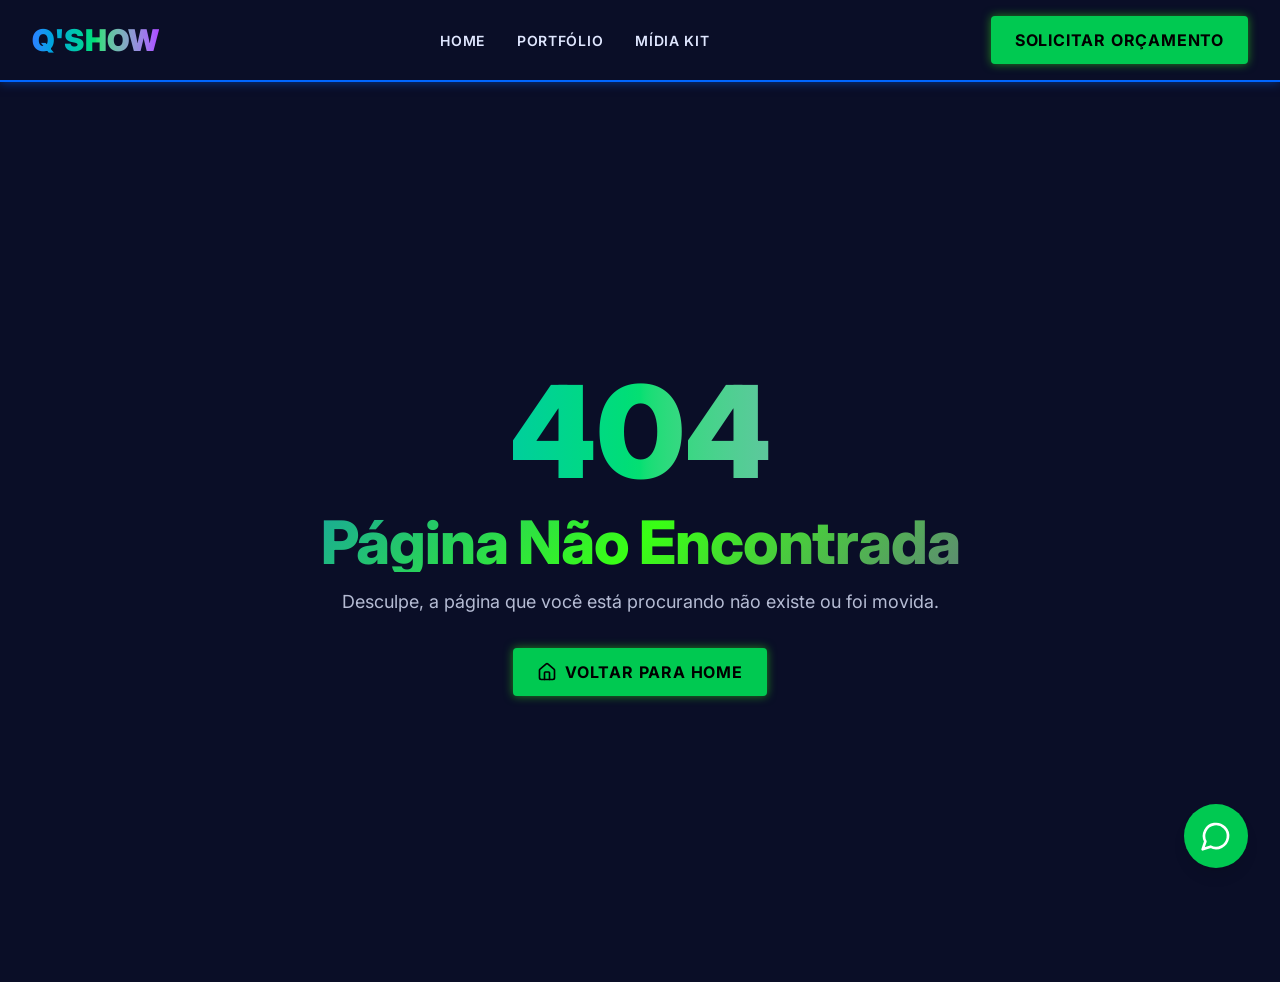
==== commit 84d62e08: "Deploy Q'SHOW - Site completo com design futurista, globo 3D animado e formulário de contato" ====
--- a/index.html
+++ b/index.html
@@ -1,26 +1,28 @@
 <!doctype html>
-<html lang="en">
+<html lang="pt-BR">
 
   <head>
     <meta charset="UTF-8" />
     <meta
       name="viewport"
       content="width=device-width, initial-scale=1.0, maximum-scale=1" />
-    <link rel="icon" type="image/png" href="https://files.manuscdn.com/user_upload_by_module/web_dev_logo/310519663129083661/IYNgkzxyykVohRlD.png" />
-    <link rel="apple-touch-icon" href="https://files.manuscdn.com/user_upload_by_module/web_dev_logo/310519663129083661/IYNgkzxyykVohRlD.png" />
-    <title>Q'SHOW - Portfólio e Mídia Kit Digital</title>
-    <!-- Add Google Fonts here, example:
+    <meta name="description" content="Q'SHOW - Portfólio Digital e Mídia Kit. Veiculação de Spots de Áudio, Produção de Música Personalizada e Design Gráfico." />
+    <meta name="keywords" content="broadcast, áudio, produção musical, design gráfico, rádio, transmissão ao vivo" />
+    <meta name="author" content="Q'SHOW" />
+    <title>Q'SHOW - Portfólio Digital & Mídia Kit</title>
+    
+    <!-- Google Fonts -->
     <link rel="preconnect" href="https://fonts.googleapis.com" />
     <link rel="preconnect" href="https://fonts.gstatic.com" crossorigin />
-    <link href="https://fonts.googleapis.com/css2?family=Inter:wght@400;500;600;700&display=swap" rel="stylesheet" />
-    -->
-    <script type="module" crossorigin src="/assets/index-CHaMhedC.js"></script>
-    <link rel="stylesheet" crossorigin href="/assets/index-DF2YPEiP.css">
+    <link href="https://fonts.googleapis.com/css2?family=Inter:wght@300;400;500;600;700;800&family=Space+Mono:wght@400;700&display=swap" rel="stylesheet" />
+    <script type="module" crossorigin src="/assets/index-Dwnz-Cmw.js"></script>
+    <link rel="stylesheet" crossorigin href="/assets/index-2Kj9S4YH.css">
+    <script src="/__manus__/debug-collector.js" defer></script>
   </head>
 
   <body>
     <script id="manus-runtime">window.__MANUS_HOST_DEV__ = false;
-(function(){"use strict";var Dr={exports:{}},Qn={};/**
+(function(){"use strict";var Mr={exports:{}},Kn={};/**
  * @license React
  * react-jsx-runtime.production.js
  *
@@ -28,7 +30,7 @@
  *
  * This source code is licensed under the MIT license found in the
  * LICENSE file in the root directory of this source tree.
- */var Wc;function cm(){if(Wc)return Qn;Wc=1;var r=Symbol.for("react.transitional.element"),i=Symbol.for("react.fragment");function u(s,f,m){var x=null;if(m!==void 0&&(x=""+m),f.key!==void 0&&(x=""+f.key),"key"in f){m={};for(var N in f)N!=="key"&&(m[N]=f[N])}else m=f;return f=m.ref,{$$typeof:r,type:s,key:x,ref:f!==void 0?f:null,props:m}}return Qn.Fragment=i,Qn.jsx=u,Qn.jsxs=u,Qn}var $c;function um(){return $c||($c=1,Dr.exports=cm()),Dr.exports}var h=um(),Mr={exports:{}},Kn={},Ar={exports:{}},Rr={};/**
+ */var $c;function um(){if($c)return Kn;$c=1;var r=Symbol.for("react.transitional.element"),i=Symbol.for("react.fragment");function c(s,d,m){var x=null;if(m!==void 0&&(x=""+m),d.key!==void 0&&(x=""+d.key),"key"in d){m={};for(var R in d)R!=="key"&&(m[R]=d[R])}else m=d;return d=m.ref,{$$typeof:r,type:s,key:x,ref:d!==void 0?d:null,props:m}}return Kn.Fragment=i,Kn.jsx=c,Kn.jsxs=c,Kn}var Fc;function dm(){return Fc||(Fc=1,Mr.exports=um()),Mr.exports}var h=dm(),Ar={exports:{}},Pn={},Rr={exports:{}},Nr={};/**
  * @license React
  * scheduler.production.js
  *
@@ -36,7 +38,7 @@
  *
  * This source code is licensed under the MIT license found in the
  * LICENSE file in the root directory of this source tree.
- */var Fc;function dm(){return Fc||(Fc=1,function(r){function i(A,G){var B=A.length;A.push(G);t:for(;0<B;){var bt=B-1>>>1,p=A[bt];if(0<f(p,G))A[bt]=G,A[B]=p,B=bt;else break t}}function u(A){return A.length===0?null:A[0]}function s(A){if(A.length===0)return null;var G=A[0],B=A.pop();if(B!==G){A[0]=B;t:for(var bt=0,p=A.length,j=p>>>1;bt<j;){var V=2*(bt+1)-1,q=A[V],Z=V+1,st=A[Z];if(0>f(q,B))Z<p&&0>f(st,q)?(A[bt]=st,A[Z]=B,bt=Z):(A[bt]=q,A[V]=B,bt=V);else if(Z<p&&0>f(st,B))A[bt]=st,A[Z]=B,bt=Z;else break t}}return G}function f(A,G){var B=A.sortIndex-G.sortIndex;return B!==0?B:A.id-G.id}if(r.unstable_now=void 0,typeof performance=="object"&&typeof performance.now=="function"){var m=performance;r.unstable_now=function(){return m.now()}}else{var x=Date,N=x.now();r.unstable_now=function(){return x.now()-N}}var C=[],v=[],D=1,R=null,J=3,$=!1,F=!1,at=!1,ct=!1,ht=typeof setTimeout=="function"?setTimeout:null,St=typeof clearTimeout=="function"?clearTimeout:null,k=typeof setImmediate<"u"?setImmediate:null;function Y(A){for(var G=u(v);G!==null;){if(G.callback===null)s(v);else if(G.startTime<=A)s(v),G.sortIndex=G.expirationTime,i(C,G);else break;G=u(v)}}function H(A){if(at=!1,Y(A),!F)if(u(C)!==null)F=!0,it||(it=!0,Bt());else{var G=u(v);G!==null&&Mt(H,G.startTime-A)}}var it=!1,rt=-1,X=5,xt=-1;function Be(){return ct?!0:!(r.unstable_now()-xt<X)}function It(){if(ct=!1,it){var A=r.unstable_now();xt=A;var G=!0;try{t:{F=!1,at&&(at=!1,St(rt),rt=-1),$=!0;var B=J;try{e:{for(Y(A),R=u(C);R!==null&&!(R.expirationTime>A&&Be());){var bt=R.callback;if(typeof bt=="function"){R.callback=null,J=R.priorityLevel;var p=bt(R.expirationTime<=A);if(A=r.unstable_now(),typeof p=="function"){R.callback=p,Y(A),G=!0;break e}R===u(C)&&s(C),Y(A)}else s(C);R=u(C)}if(R!==null)G=!0;else{var j=u(v);j!==null&&Mt(H,j.startTime-A),G=!1}}break t}finally{R=null,J=B,$=!1}G=void 0}}finally{G?Bt():it=!1}}}var Bt;if(typeof k=="function")Bt=function(){k(It)};else if(typeof MessageChannel<"u"){var me=new MessageChannel,Se=me.port2;me.port1.onmessage=It,Bt=function(){Se.postMessage(null)}}else Bt=function(){ht(It,0)};function Mt(A,G){rt=ht(function(){A(r.unstable_now())},G)}r.unstable_IdlePriority=5,r.unstable_ImmediatePriority=1,r.unstable_LowPriority=4,r.unstable_NormalPriority=3,r.unstable_Profiling=null,r.unstable_UserBlockingPriority=2,r.unstable_cancelCallback=function(A){A.callback=null},r.unstable_forceFrameRate=function(A){0>A||125<A?console.error("forceFrameRate takes a positive int between 0 and 125, forcing frame rates higher than 125 fps is not supported"):X=0<A?Math.floor(1e3/A):5},r.unstable_getCurrentPriorityLevel=function(){return J},r.unstable_next=function(A){switch(J){case 1:case 2:case 3:var G=3;break;default:G=J}var B=J;J=G;try{return A()}finally{J=B}},r.unstable_requestPaint=function(){ct=!0},r.unstable_runWithPriority=function(A,G){switch(A){case 1:case 2:case 3:case 4:case 5:break;default:A=3}var B=J;J=A;try{return G()}finally{J=B}},r.unstable_scheduleCallback=function(A,G,B){var bt=r.unstable_now();switch(typeof B=="object"&&B!==null?(B=B.delay,B=typeof B=="number"&&0<B?bt+B:bt):B=bt,A){case 1:var p=-1;break;case 2:p=250;break;case 5:p=1073741823;break;case 4:p=1e4;break;default:p=5e3}return p=B+p,A={id:D++,callback:G,priorityLevel:A,startTime:B,expirationTime:p,sortIndex:-1},B>bt?(A.sortIndex=B,i(v,A),u(C)===null&&A===u(v)&&(at?(St(rt),rt=-1):at=!0,Mt(H,B-bt))):(A.sortIndex=p,i(C,A),F||$||(F=!0,it||(it=!0,Bt()))),A},r.unstable_shouldYield=Be,r.unstable_wrapCallback=function(A){var G=J;return function(){var B=J;J=G;try{return A.apply(this,arguments)}finally{J=B}}}}(Rr)),Rr}var Ic;function fm(){return Ic||(Ic=1,Ar.exports=dm()),Ar.exports}var zr={exports:{}},ut={};/**
+ */var Ic;function fm(){return Ic||(Ic=1,function(r){function i(A,q){var B=A.length;A.push(q);t:for(;0<B;){var bt=B-1>>>1,p=A[bt];if(0<d(p,q))A[bt]=q,A[B]=p,B=bt;else break t}}function c(A){return A.length===0?null:A[0]}function s(A){if(A.length===0)return null;var q=A[0],B=A.pop();if(B!==q){A[0]=B;t:for(var bt=0,p=A.length,O=p>>>1;bt<O;){var X=2*(bt+1)-1,G=A[X],Z=X+1,st=A[Z];if(0>d(G,B))Z<p&&0>d(st,G)?(A[bt]=st,A[Z]=B,bt=Z):(A[bt]=G,A[X]=B,bt=X);else if(Z<p&&0>d(st,B))A[bt]=st,A[Z]=B,bt=Z;else break t}}return q}function d(A,q){var B=A.sortIndex-q.sortIndex;return B!==0?B:A.id-q.id}if(r.unstable_now=void 0,typeof performance=="object"&&typeof performance.now=="function"){var m=performance;r.unstable_now=function(){return m.now()}}else{var x=Date,R=x.now();r.unstable_now=function(){return x.now()-R}}var C=[],v=[],D=1,j=null,J=3,at=!1,$=!1,nt=!1,ct=!1,ht=typeof setTimeout=="function"?setTimeout:null,St=typeof clearTimeout=="function"?clearTimeout:null,_=typeof setImmediate<"u"?setImmediate:null;function Y(A){for(var q=c(v);q!==null;){if(q.callback===null)s(v);else if(q.startTime<=A)s(v),q.sortIndex=q.expirationTime,i(C,q);else break;q=c(v)}}function H(A){if(nt=!1,Y(A),!$)if(c(C)!==null)$=!0,it||(it=!0,Bt());else{var q=c(v);q!==null&&Mt(H,q.startTime-A)}}var it=!1,rt=-1,V=5,xt=-1;function Be(){return ct?!0:!(r.unstable_now()-xt<V)}function te(){if(ct=!1,it){var A=r.unstable_now();xt=A;var q=!0;try{t:{$=!1,nt&&(nt=!1,St(rt),rt=-1),at=!0;var B=J;try{e:{for(Y(A),j=c(C);j!==null&&!(j.expirationTime>A&&Be());){var bt=j.callback;if(typeof bt=="function"){j.callback=null,J=j.priorityLevel;var p=bt(j.expirationTime<=A);if(A=r.unstable_now(),typeof p=="function"){j.callback=p,Y(A),q=!0;break e}j===c(C)&&s(C),Y(A)}else s(C);j=c(C)}if(j!==null)q=!0;else{var O=c(v);O!==null&&Mt(H,O.startTime-A),q=!1}}break t}finally{j=null,J=B,at=!1}q=void 0}}finally{q?Bt():it=!1}}}var Bt;if(typeof _=="function")Bt=function(){_(te)};else if(typeof MessageChannel<"u"){var me=new MessageChannel,Se=me.port2;me.port1.onmessage=te,Bt=function(){Se.postMessage(null)}}else Bt=function(){ht(te,0)};function Mt(A,q){rt=ht(function(){A(r.unstable_now())},q)}r.unstable_IdlePriority=5,r.unstable_ImmediatePriority=1,r.unstable_LowPriority=4,r.unstable_NormalPriority=3,r.unstable_Profiling=null,r.unstable_UserBlockingPriority=2,r.unstable_cancelCallback=function(A){A.callback=null},r.unstable_forceFrameRate=function(A){0>A||125<A?console.error("forceFrameRate takes a positive int between 0 and 125, forcing frame rates higher than 125 fps is not supported"):V=0<A?Math.floor(1e3/A):5},r.unstable_getCurrentPriorityLevel=function(){return J},r.unstable_next=function(A){switch(J){case 1:case 2:case 3:var q=3;break;default:q=J}var B=J;J=q;try{return A()}finally{J=B}},r.unstable_requestPaint=function(){ct=!0},r.unstable_runWithPriority=function(A,q){switch(A){case 1:case 2:case 3:case 4:case 5:break;default:A=3}var B=J;J=A;try{return q()}finally{J=B}},r.unstable_scheduleCallback=function(A,q,B){var bt=r.unstable_now();switch(typeof B=="object"&&B!==null?(B=B.delay,B=typeof B=="number"&&0<B?bt+B:bt):B=bt,A){case 1:var p=-1;break;case 2:p=250;break;case 5:p=1073741823;break;case 4:p=1e4;break;default:p=5e3}return p=B+p,A={id:D++,callback:q,priorityLevel:A,startTime:B,expirationTime:p,sortIndex:-1},B>bt?(A.sortIndex=B,i(v,A),c(C)===null&&A===c(v)&&(nt?(St(rt),rt=-1):nt=!0,Mt(H,B-bt))):(A.sortIndex=p,i(C,A),$||at||($=!0,it||(it=!0,Bt()))),A},r.unstable_shouldYield=Be,r.unstable_wrapCallback=function(A){var q=J;return function(){var B=J;J=q;try{return A.apply(this,arguments)}finally{J=B}}}}(Nr)),Nr}var tu;function hm(){return tu||(tu=1,Rr.exports=fm()),Rr.exports}var zr={exports:{}},ut={};/**
  * @license React
  * react.production.js
  *
@@ -44,7 +46,7 @@
  *
  * This source code is licensed under the MIT license found in the
  * LICENSE file in the root directory of this source tree.
- */var tu;function hm(){if(tu)return ut;tu=1;var r=Symbol.for("react.transitional.element"),i=Symbol.for("react.portal"),u=Symbol.for("react.fragment"),s=Symbol.for("react.strict_mode"),f=Symbol.for("react.profiler"),m=Symbol.for("react.consumer"),x=Symbol.for("react.context"),N=Symbol.for("react.forward_ref"),C=Symbol.for("react.suspense"),v=Symbol.for("react.memo"),D=Symbol.for("react.lazy"),R=Symbol.iterator;function J(p){return p===null||typeof p!="object"?null:(p=R&&p[R]||p["@@iterator"],typeof p=="function"?p:null)}var $={isMounted:function(){return!1},enqueueForceUpdate:function(){},enqueueReplaceState:function(){},enqueueSetState:function(){}},F=Object.assign,at={};function ct(p,j,V){this.props=p,this.context=j,this.refs=at,this.updater=V||$}ct.prototype.isReactComponent={},ct.prototype.setState=function(p,j){if(typeof p!="object"&&typeof p!="function"&&p!=null)throw Error("takes an object of state variables to update or a function which returns an object of state variables.");this.updater.enqueueSetState(this,p,j,"setState")},ct.prototype.forceUpdate=function(p){this.updater.enqueueForceUpdate(this,p,"forceUpdate")};function ht(){}ht.prototype=ct.prototype;function St(p,j,V){this.props=p,this.context=j,this.refs=at,this.updater=V||$}var k=St.prototype=new ht;k.constructor=St,F(k,ct.prototype),k.isPureReactComponent=!0;var Y=Array.isArray,H={H:null,A:null,T:null,S:null,V:null},it=Object.prototype.hasOwnProperty;function rt(p,j,V,q,Z,st){return V=st.ref,{$$typeof:r,type:p,key:j,ref:V!==void 0?V:null,props:st}}function X(p,j){return rt(p.type,j,void 0,void 0,void 0,p.props)}function xt(p){return typeof p=="object"&&p!==null&&p.$$typeof===r}function Be(p){var j={"=":"=0",":":"=2"};return"$"+p.replace(/[=:]/g,function(V){return j[V]})}var It=/\/+/g;function Bt(p,j){return typeof p=="object"&&p!==null&&p.key!=null?Be(""+p.key):j.toString(36)}function me(){}function Se(p){switch(p.status){case"fulfilled":return p.value;case"rejected":throw p.reason;default:switch(typeof p.status=="string"?p.then(me,me):(p.status="pending",p.then(function(j){p.status==="pending"&&(p.status="fulfilled",p.value=j)},function(j){p.status==="pending"&&(p.status="rejected",p.reason=j)})),p.status){case"fulfilled":return p.value;case"rejected":throw p.reason}}throw p}function Mt(p,j,V,q,Z){var st=typeof p;(st==="undefined"||st==="boolean")&&(p=null);var tt=!1;if(p===null)tt=!0;else switch(st){case"bigint":case"string":case"number":tt=!0;break;case"object":switch(p.$$typeof){case r:case i:tt=!0;break;case D:return tt=p._init,Mt(tt(p._payload),j,V,q,Z)}}if(tt)return Z=Z(p),tt=q===""?"."+Bt(p,0):q,Y(Z)?(V="",tt!=null&&(V=tt.replace(It,"$&/")+"/"),Mt(Z,j,V,"",function(Pt){return Pt})):Z!=null&&(xt(Z)&&(Z=X(Z,V+(Z.key==null||p&&p.key===Z.key?"":(""+Z.key).replace(It,"$&/")+"/")+tt)),j.push(Z)),1;tt=0;var gt=q===""?".":q+":";if(Y(p))for(var Tt=0;Tt<p.length;Tt++)q=p[Tt],st=gt+Bt(q,Tt),tt+=Mt(q,j,V,st,Z);else if(Tt=J(p),typeof Tt=="function")for(p=Tt.call(p),Tt=0;!(q=p.next()).done;)q=q.value,st=gt+Bt(q,Tt++),tt+=Mt(q,j,V,st,Z);else if(st==="object"){if(typeof p.then=="function")return Mt(Se(p),j,V,q,Z);throw j=String(p),Error("Objects are not valid as a React child (found: "+(j==="[object Object]"?"object with keys {"+Object.keys(p).join(", ")+"}":j)+"). If you meant to render a collection of children, use an array instead.")}return tt}function A(p,j,V){if(p==null)return p;var q=[],Z=0;return Mt(p,q,"","",function(st){return j.call(V,st,Z++)}),q}function G(p){if(p._status===-1){var j=p._result;j=j(),j.then(function(V){(p._status===0||p._status===-1)&&(p._status=1,p._result=V)},function(V){(p._status===0||p._status===-1)&&(p._status=2,p._result=V)}),p._status===-1&&(p._status=0,p._result=j)}if(p._status===1)return p._result.default;throw p._result}var B=typeof reportError=="function"?reportError:function(p){if(typeof window=="object"&&typeof window.ErrorEvent=="function"){var j=new window.ErrorEvent("error",{bubbles:!0,cancelable:!0,message:typeof p=="object"&&p!==null&&typeof p.message=="string"?String(p.message):String(p),error:p});if(!window.dispatchEvent(j))return}else if(typeof process=="object"&&typeof process.emit=="function"){process.emit("uncaughtException",p);return}console.error(p)};function bt(){}return ut.Children={map:A,forEach:function(p,j,V){A(p,function(){j.apply(this,arguments)},V)},count:function(p){var j=0;return A(p,function(){j++}),j},toArray:function(p){return A(p,function(j){return j})||[]},only:function(p){if(!xt(p))throw Error("React.Children.only expected to receive a single React element child.");return p}},ut.Component=ct,ut.Fragment=u,ut.Profiler=f,ut.PureComponent=St,ut.StrictMode=s,ut.Suspense=C,ut.__CLIENT_INTERNALS_DO_NOT_USE_OR_WARN_USERS_THEY_CANNOT_UPGRADE=H,ut.__COMPILER_RUNTIME={__proto__:null,c:function(p){return H.H.useMemoCache(p)}},ut.cache=function(p){return function(){return p.apply(null,arguments)}},ut.cloneElement=function(p,j,V){if(p==null)throw Error("The argument must be a React element, but you passed "+p+".");var q=F({},p.props),Z=p.key,st=void 0;if(j!=null)for(tt in j.ref!==void 0&&(st=void 0),j.key!==void 0&&(Z=""+j.key),j)!it.call(j,tt)||tt==="key"||tt==="__self"||tt==="__source"||tt==="ref"&&j.ref===void 0||(q[tt]=j[tt]);var tt=arguments.length-2;if(tt===1)q.children=V;else if(1<tt){for(var gt=Array(tt),Tt=0;Tt<tt;Tt++)gt[Tt]=arguments[Tt+2];q.children=gt}return rt(p.type,Z,void 0,void 0,st,q)},ut.createContext=function(p){return p={$$typeof:x,_currentValue:p,_currentValue2:p,_threadCount:0,Provider:null,Consumer:null},p.Provider=p,p.Consumer={$$typeof:m,_context:p},p},ut.createElement=function(p,j,V){var q,Z={},st=null;if(j!=null)for(q in j.key!==void 0&&(st=""+j.key),j)it.call(j,q)&&q!=="key"&&q!=="__self"&&q!=="__source"&&(Z[q]=j[q]);var tt=arguments.length-2;if(tt===1)Z.children=V;else if(1<tt){for(var gt=Array(tt),Tt=0;Tt<tt;Tt++)gt[Tt]=arguments[Tt+2];Z.children=gt}if(p&&p.defaultProps)for(q in tt=p.defaultProps,tt)Z[q]===void 0&&(Z[q]=tt[q]);return rt(p,st,void 0,void 0,null,Z)},ut.createRef=function(){return{current:null}},ut.forwardRef=function(p){return{$$typeof:N,render:p}},ut.isValidElement=xt,ut.lazy=function(p){return{$$typeof:D,_payload:{_status:-1,_result:p},_init:G}},ut.memo=function(p,j){return{$$typeof:v,type:p,compare:j===void 0?null:j}},ut.startTransition=function(p){var j=H.T,V={};H.T=V;try{var q=p(),Z=H.S;Z!==null&&Z(V,q),typeof q=="object"&&q!==null&&typeof q.then=="function"&&q.then(bt,B)}catch(st){B(st)}finally{H.T=j}},ut.unstable_useCacheRefresh=function(){return H.H.useCacheRefresh()},ut.use=function(p){return H.H.use(p)},ut.useActionState=function(p,j,V){return H.H.useActionState(p,j,V)},ut.useCallback=function(p,j){return H.H.useCallback(p,j)},ut.useContext=function(p){return H.H.useContext(p)},ut.useDebugValue=function(){},ut.useDeferredValue=function(p,j){return H.H.useDeferredValue(p,j)},ut.useEffect=function(p,j,V){var q=H.H;if(typeof V=="function")throw Error("useEffect CRUD overload is not enabled in this build of React.");return q.useEffect(p,j)},ut.useId=function(){return H.H.useId()},ut.useImperativeHandle=function(p,j,V){return H.H.useImperativeHandle(p,j,V)},ut.useInsertionEffect=function(p,j){return H.H.useInsertionEffect(p,j)},ut.useLayoutEffect=function(p,j){return H.H.useLayoutEffect(p,j)},ut.useMemo=function(p,j){return H.H.useMemo(p,j)},ut.useOptimistic=function(p,j){return H.H.useOptimistic(p,j)},ut.useReducer=function(p,j,V){return H.H.useReducer(p,j,V)},ut.useRef=function(p){return H.H.useRef(p)},ut.useState=function(p){return H.H.useState(p)},ut.useSyncExternalStore=function(p,j,V){return H.H.useSyncExternalStore(p,j,V)},ut.useTransition=function(){return H.H.useTransition()},ut.version="19.1.1",ut}var eu;function Nr(){return eu||(eu=1,zr.exports=hm()),zr.exports}var _r={exports:{}},he={};/**
+ */var eu;function mm(){if(eu)return ut;eu=1;var r=Symbol.for("react.transitional.element"),i=Symbol.for("react.portal"),c=Symbol.for("react.fragment"),s=Symbol.for("react.strict_mode"),d=Symbol.for("react.profiler"),m=Symbol.for("react.consumer"),x=Symbol.for("react.context"),R=Symbol.for("react.forward_ref"),C=Symbol.for("react.suspense"),v=Symbol.for("react.memo"),D=Symbol.for("react.lazy"),j=Symbol.iterator;function J(p){return p===null||typeof p!="object"?null:(p=j&&p[j]||p["@@iterator"],typeof p=="function"?p:null)}var at={isMounted:function(){return!1},enqueueForceUpdate:function(){},enqueueReplaceState:function(){},enqueueSetState:function(){}},$=Object.assign,nt={};function ct(p,O,X){this.props=p,this.context=O,this.refs=nt,this.updater=X||at}ct.prototype.isReactComponent={},ct.prototype.setState=function(p,O){if(typeof p!="object"&&typeof p!="function"&&p!=null)throw Error("takes an object of state variables to update or a function which returns an object of state variables.");this.updater.enqueueSetState(this,p,O,"setState")},ct.prototype.forceUpdate=function(p){this.updater.enqueueForceUpdate(this,p,"forceUpdate")};function ht(){}ht.prototype=ct.prototype;function St(p,O,X){this.props=p,this.context=O,this.refs=nt,this.updater=X||at}var _=St.prototype=new ht;_.constructor=St,$(_,ct.prototype),_.isPureReactComponent=!0;var Y=Array.isArray,H={H:null,A:null,T:null,S:null,V:null},it=Object.prototype.hasOwnProperty;function rt(p,O,X,G,Z,st){return X=st.ref,{$$typeof:r,type:p,key:O,ref:X!==void 0?X:null,props:st}}function V(p,O){return rt(p.type,O,void 0,void 0,void 0,p.props)}function xt(p){return typeof p=="object"&&p!==null&&p.$$typeof===r}function Be(p){var O={"=":"=0",":":"=2"};return"$"+p.replace(/[=:]/g,function(X){return O[X]})}var te=/\/+/g;function Bt(p,O){return typeof p=="object"&&p!==null&&p.key!=null?Be(""+p.key):O.toString(36)}function me(){}function Se(p){switch(p.status){case"fulfilled":return p.value;case"rejected":throw p.reason;default:switch(typeof p.status=="string"?p.then(me,me):(p.status="pending",p.then(function(O){p.status==="pending"&&(p.status="fulfilled",p.value=O)},function(O){p.status==="pending"&&(p.status="rejected",p.reason=O)})),p.status){case"fulfilled":return p.value;case"rejected":throw p.reason}}throw p}function Mt(p,O,X,G,Z){var st=typeof p;(st==="undefined"||st==="boolean")&&(p=null);var I=!1;if(p===null)I=!0;else switch(st){case"bigint":case"string":case"number":I=!0;break;case"object":switch(p.$$typeof){case r:case i:I=!0;break;case D:return I=p._init,Mt(I(p._payload),O,X,G,Z)}}if(I)return Z=Z(p),I=G===""?"."+Bt(p,0):G,Y(Z)?(X="",I!=null&&(X=I.replace(te,"$&/")+"/"),Mt(Z,O,X,"",function(Jt){return Jt})):Z!=null&&(xt(Z)&&(Z=V(Z,X+(Z.key==null||p&&p.key===Z.key?"":(""+Z.key).replace(te,"$&/")+"/")+I)),O.push(Z)),1;I=0;var gt=G===""?".":G+":";if(Y(p))for(var Tt=0;Tt<p.length;Tt++)G=p[Tt],st=gt+Bt(G,Tt),I+=Mt(G,O,X,st,Z);else if(Tt=J(p),typeof Tt=="function")for(p=Tt.call(p),Tt=0;!(G=p.next()).done;)G=G.value,st=gt+Bt(G,Tt++),I+=Mt(G,O,X,st,Z);else if(st==="object"){if(typeof p.then=="function")return Mt(Se(p),O,X,G,Z);throw O=String(p),Error("Objects are not valid as a React child (found: "+(O==="[object Object]"?"object with keys {"+Object.keys(p).join(", ")+"}":O)+"). If you meant to render a collection of children, use an array instead.")}return I}function A(p,O,X){if(p==null)return p;var G=[],Z=0;return Mt(p,G,"","",function(st){return O.call(X,st,Z++)}),G}function q(p){if(p._status===-1){var O=p._result;O=O(),O.then(function(X){(p._status===0||p._status===-1)&&(p._status=1,p._result=X)},function(X){(p._status===0||p._status===-1)&&(p._status=2,p._result=X)}),p._status===-1&&(p._status=0,p._result=O)}if(p._status===1)return p._result.default;throw p._result}var B=typeof reportError=="function"?reportError:function(p){if(typeof window=="object"&&typeof window.ErrorEvent=="function"){var O=new window.ErrorEvent("error",{bubbles:!0,cancelable:!0,message:typeof p=="object"&&p!==null&&typeof p.message=="string"?String(p.message):String(p),error:p});if(!window.dispatchEvent(O))return}else if(typeof process=="object"&&typeof process.emit=="function"){process.emit("uncaughtException",p);return}console.error(p)};function bt(){}return ut.Children={map:A,forEach:function(p,O,X){A(p,function(){O.apply(this,arguments)},X)},count:function(p){var O=0;return A(p,function(){O++}),O},toArray:function(p){return A(p,function(O){return O})||[]},only:function(p){if(!xt(p))throw Error("React.Children.only expected to receive a single React element child.");return p}},ut.Component=ct,ut.Fragment=c,ut.Profiler=d,ut.PureComponent=St,ut.StrictMode=s,ut.Suspense=C,ut.__CLIENT_INTERNALS_DO_NOT_USE_OR_WARN_USERS_THEY_CANNOT_UPGRADE=H,ut.__COMPILER_RUNTIME={__proto__:null,c:function(p){return H.H.useMemoCache(p)}},ut.cache=function(p){return function(){return p.apply(null,arguments)}},ut.cloneElement=function(p,O,X){if(p==null)throw Error("The argument must be a React element, but you passed "+p+".");var G=$({},p.props),Z=p.key,st=void 0;if(O!=null)for(I in O.ref!==void 0&&(st=void 0),O.key!==void 0&&(Z=""+O.key),O)!it.call(O,I)||I==="key"||I==="__self"||I==="__source"||I==="ref"&&O.ref===void 0||(G[I]=O[I]);var I=arguments.length-2;if(I===1)G.children=X;else if(1<I){for(var gt=Array(I),Tt=0;Tt<I;Tt++)gt[Tt]=arguments[Tt+2];G.children=gt}return rt(p.type,Z,void 0,void 0,st,G)},ut.createContext=function(p){return p={$$typeof:x,_currentValue:p,_currentValue2:p,_threadCount:0,Provider:null,Consumer:null},p.Provider=p,p.Consumer={$$typeof:m,_context:p},p},ut.createElement=function(p,O,X){var G,Z={},st=null;if(O!=null)for(G in O.key!==void 0&&(st=""+O.key),O)it.call(O,G)&&G!=="key"&&G!=="__self"&&G!=="__source"&&(Z[G]=O[G]);var I=arguments.length-2;if(I===1)Z.children=X;else if(1<I){for(var gt=Array(I),Tt=0;Tt<I;Tt++)gt[Tt]=arguments[Tt+2];Z.children=gt}if(p&&p.defaultProps)for(G in I=p.defaultProps,I)Z[G]===void 0&&(Z[G]=I[G]);return rt(p,st,void 0,void 0,null,Z)},ut.createRef=function(){return{current:null}},ut.forwardRef=function(p){return{$$typeof:R,render:p}},ut.isValidElement=xt,ut.lazy=function(p){return{$$typeof:D,_payload:{_status:-1,_result:p},_init:q}},ut.memo=function(p,O){return{$$typeof:v,type:p,compare:O===void 0?null:O}},ut.startTransition=function(p){var O=H.T,X={};H.T=X;try{var G=p(),Z=H.S;Z!==null&&Z(X,G),typeof G=="object"&&G!==null&&typeof G.then=="function"&&G.then(bt,B)}catch(st){B(st)}finally{H.T=O}},ut.unstable_useCacheRefresh=function(){return H.H.useCacheRefresh()},ut.use=function(p){return H.H.use(p)},ut.useActionState=function(p,O,X){return H.H.useActionState(p,O,X)},ut.useCallback=function(p,O){return H.H.useCallback(p,O)},ut.useContext=function(p){return H.H.useContext(p)},ut.useDebugValue=function(){},ut.useDeferredValue=function(p,O){return H.H.useDeferredValue(p,O)},ut.useEffect=function(p,O,X){var G=H.H;if(typeof X=="function")throw Error("useEffect CRUD overload is not enabled in this build of React.");return G.useEffect(p,O)},ut.useId=function(){return H.H.useId()},ut.useImperativeHandle=function(p,O,X){return H.H.useImperativeHandle(p,O,X)},ut.useInsertionEffect=function(p,O){return H.H.useInsertionEffect(p,O)},ut.useLayoutEffect=function(p,O){return H.H.useLayoutEffect(p,O)},ut.useMemo=function(p,O){return H.H.useMemo(p,O)},ut.useOptimistic=function(p,O){return H.H.useOptimistic(p,O)},ut.useReducer=function(p,O,X){return H.H.useReducer(p,O,X)},ut.useRef=function(p){return H.H.useRef(p)},ut.useState=function(p){return H.H.useState(p)},ut.useSyncExternalStore=function(p,O,X){return H.H.useSyncExternalStore(p,O,X)},ut.useTransition=function(){return H.H.useTransition()},ut.version="19.1.1",ut}var lu;function _r(){return lu||(lu=1,zr.exports=mm()),zr.exports}var kr={exports:{}},he={};/**
  * @license React
  * react-dom.production.js
  *
@@ -52,7 +54,7 @@
  *
  * This source code is licensed under the MIT license found in the
  * LICENSE file in the root directory of this source tree.
- */var lu;function mm(){if(lu)return he;lu=1;var r=Nr();function i(C){var v="https://react.dev/errors/"+C;if(1<arguments.length){v+="?args[]="+encodeURIComponent(arguments[1]);for(var D=2;D<arguments.length;D++)v+="&args[]="+encodeURIComponent(arguments[D])}return"Minified React error #"+C+"; visit "+v+" for the full message or use the non-minified dev environment for full errors and additional helpful warnings."}function u(){}var s={d:{f:u,r:function(){throw Error(i(522))},D:u,C:u,L:u,m:u,X:u,S:u,M:u},p:0,findDOMNode:null},f=Symbol.for("react.portal");function m(C,v,D){var R=3<arguments.length&&arguments[3]!==void 0?arguments[3]:null;return{$$typeof:f,key:R==null?null:""+R,children:C,containerInfo:v,implementation:D}}var x=r.__CLIENT_INTERNALS_DO_NOT_USE_OR_WARN_USERS_THEY_CANNOT_UPGRADE;function N(C,v){if(C==="font")return"";if(typeof v=="string")return v==="use-credentials"?v:""}return he.__DOM_INTERNALS_DO_NOT_USE_OR_WARN_USERS_THEY_CANNOT_UPGRADE=s,he.createPortal=function(C,v){var D=2<arguments.length&&arguments[2]!==void 0?arguments[2]:null;if(!v||v.nodeType!==1&&v.nodeType!==9&&v.nodeType!==11)throw Error(i(299));return m(C,v,null,D)},he.flushSync=function(C){var v=x.T,D=s.p;try{if(x.T=null,s.p=2,C)return C()}finally{x.T=v,s.p=D,s.d.f()}},he.preconnect=function(C,v){typeof C=="string"&&(v?(v=v.crossOrigin,v=typeof v=="string"?v==="use-credentials"?v:"":void 0):v=null,s.d.C(C,v))},he.prefetchDNS=function(C){typeof C=="string"&&s.d.D(C)},he.preinit=function(C,v){if(typeof C=="string"&&v&&typeof v.as=="string"){var D=v.as,R=N(D,v.crossOrigin),J=typeof v.integrity=="string"?v.integrity:void 0,$=typeof v.fetchPriority=="string"?v.fetchPriority:void 0;D==="style"?s.d.S(C,typeof v.precedence=="string"?v.precedence:void 0,{crossOrigin:R,integrity:J,fetchPriority:$}):D==="script"&&s.d.X(C,{crossOrigin:R,integrity:J,fetchPriority:$,nonce:typeof v.nonce=="string"?v.nonce:void 0})}},he.preinitModule=function(C,v){if(typeof C=="string")if(typeof v=="object"&&v!==null){if(v.as==null||v.as==="script"){var D=N(v.as,v.crossOrigin);s.d.M(C,{crossOrigin:D,integrity:typeof v.integrity=="string"?v.integrity:void 0,nonce:typeof v.nonce=="string"?v.nonce:void 0})}}else v==null&&s.d.M(C)},he.preload=function(C,v){if(typeof C=="string"&&typeof v=="object"&&v!==null&&typeof v.as=="string"){var D=v.as,R=N(D,v.crossOrigin);s.d.L(C,D,{crossOrigin:R,integrity:typeof v.integrity=="string"?v.integrity:void 0,nonce:typeof v.nonce=="string"?v.nonce:void 0,type:typeof v.type=="string"?v.type:void 0,fetchPriority:typeof v.fetchPriority=="string"?v.fetchPriority:void 0,referrerPolicy:typeof v.referrerPolicy=="string"?v.referrerPolicy:void 0,imageSrcSet:typeof v.imageSrcSet=="string"?v.imageSrcSet:void 0,imageSizes:typeof v.imageSizes=="string"?v.imageSizes:void 0,media:typeof v.media=="string"?v.media:void 0})}},he.preloadModule=function(C,v){if(typeof C=="string")if(v){var D=N(v.as,v.crossOrigin);s.d.m(C,{as:typeof v.as=="string"&&v.as!=="script"?v.as:void 0,crossOrigin:D,integrity:typeof v.integrity=="string"?v.integrity:void 0})}else s.d.m(C)},he.requestFormReset=function(C){s.d.r(C)},he.unstable_batchedUpdates=function(C,v){return C(v)},he.useFormState=function(C,v,D){return x.H.useFormState(C,v,D)},he.useFormStatus=function(){return x.H.useHostTransitionStatus()},he.version="19.1.1",he}var au;function gm(){if(au)return _r.exports;au=1;function r(){if(!(typeof __REACT_DEVTOOLS_GLOBAL_HOOK__>"u"||typeof __REACT_DEVTOOLS_GLOBAL_HOOK__.checkDCE!="function"))try{__REACT_DEVTOOLS_GLOBAL_HOOK__.checkDCE(r)}catch(i){console.error(i)}}return r(),_r.exports=mm(),_r.exports}/**
+ */var au;function gm(){if(au)return he;au=1;var r=_r();function i(C){var v="https://react.dev/errors/"+C;if(1<arguments.length){v+="?args[]="+encodeURIComponent(arguments[1]);for(var D=2;D<arguments.length;D++)v+="&args[]="+encodeURIComponent(arguments[D])}return"Minified React error #"+C+"; visit "+v+" for the full message or use the non-minified dev environment for full errors and additional helpful warnings."}function c(){}var s={d:{f:c,r:function(){throw Error(i(522))},D:c,C:c,L:c,m:c,X:c,S:c,M:c},p:0,findDOMNode:null},d=Symbol.for("react.portal");function m(C,v,D){var j=3<arguments.length&&arguments[3]!==void 0?arguments[3]:null;return{$$typeof:d,key:j==null?null:""+j,children:C,containerInfo:v,implementation:D}}var x=r.__CLIENT_INTERNALS_DO_NOT_USE_OR_WARN_USERS_THEY_CANNOT_UPGRADE;function R(C,v){if(C==="font")return"";if(typeof v=="string")return v==="use-credentials"?v:""}return he.__DOM_INTERNALS_DO_NOT_USE_OR_WARN_USERS_THEY_CANNOT_UPGRADE=s,he.createPortal=function(C,v){var D=2<arguments.length&&arguments[2]!==void 0?arguments[2]:null;if(!v||v.nodeType!==1&&v.nodeType!==9&&v.nodeType!==11)throw Error(i(299));return m(C,v,null,D)},he.flushSync=function(C){var v=x.T,D=s.p;try{if(x.T=null,s.p=2,C)return C()}finally{x.T=v,s.p=D,s.d.f()}},he.preconnect=function(C,v){typeof C=="string"&&(v?(v=v.crossOrigin,v=typeof v=="string"?v==="use-credentials"?v:"":void 0):v=null,s.d.C(C,v))},he.prefetchDNS=function(C){typeof C=="string"&&s.d.D(C)},he.preinit=function(C,v){if(typeof C=="string"&&v&&typeof v.as=="string"){var D=v.as,j=R(D,v.crossOrigin),J=typeof v.integrity=="string"?v.integrity:void 0,at=typeof v.fetchPriority=="string"?v.fetchPriority:void 0;D==="style"?s.d.S(C,typeof v.precedence=="string"?v.precedence:void 0,{crossOrigin:j,integrity:J,fetchPriority:at}):D==="script"&&s.d.X(C,{crossOrigin:j,integrity:J,fetchPriority:at,nonce:typeof v.nonce=="string"?v.nonce:void 0})}},he.preinitModule=function(C,v){if(typeof C=="string")if(typeof v=="object"&&v!==null){if(v.as==null||v.as==="script"){var D=R(v.as,v.crossOrigin);s.d.M(C,{crossOrigin:D,integrity:typeof v.integrity=="string"?v.integrity:void 0,nonce:typeof v.nonce=="string"?v.nonce:void 0})}}else v==null&&s.d.M(C)},he.preload=function(C,v){if(typeof C=="string"&&typeof v=="object"&&v!==null&&typeof v.as=="string"){var D=v.as,j=R(D,v.crossOrigin);s.d.L(C,D,{crossOrigin:j,integrity:typeof v.integrity=="string"?v.integrity:void 0,nonce:typeof v.nonce=="string"?v.nonce:void 0,type:typeof v.type=="string"?v.type:void 0,fetchPriority:typeof v.fetchPriority=="string"?v.fetchPriority:void 0,referrerPolicy:typeof v.referrerPolicy=="string"?v.referrerPolicy:void 0,imageSrcSet:typeof v.imageSrcSet=="string"?v.imageSrcSet:void 0,imageSizes:typeof v.imageSizes=="string"?v.imageSizes:void 0,media:typeof v.media=="string"?v.media:void 0})}},he.preloadModule=function(C,v){if(typeof C=="string")if(v){var D=R(v.as,v.crossOrigin);s.d.m(C,{as:typeof v.as=="string"&&v.as!=="script"?v.as:void 0,crossOrigin:D,integrity:typeof v.integrity=="string"?v.integrity:void 0})}else s.d.m(C)},he.requestFormReset=function(C){s.d.r(C)},he.unstable_batchedUpdates=function(C,v){return C(v)},he.useFormState=function(C,v,D){return x.H.useFormState(C,v,D)},he.useFormStatus=function(){return x.H.useHostTransitionStatus()},he.version="19.1.1",he}var nu;function pm(){if(nu)return kr.exports;nu=1;function r(){if(!(typeof __REACT_DEVTOOLS_GLOBAL_HOOK__>"u"||typeof __REACT_DEVTOOLS_GLOBAL_HOOK__.checkDCE!="function"))try{__REACT_DEVTOOLS_GLOBAL_HOOK__.checkDCE(r)}catch(i){console.error(i)}}return r(),kr.exports=gm(),kr.exports}/**
  * @license React
  * react-dom-client.production.js
  *
@@ -60,30 +62,30 @@
  *
  * This source code is licensed under the MIT license found in the
  * LICENSE file in the root directory of this source tree.
- */var nu;function pm(){if(nu)return Kn;nu=1;var r=fm(),i=Nr(),u=gm();function s(t){var e="https://react.dev/errors/"+t;if(1<arguments.length){e+="?args[]="+encodeURIComponent(arguments[1]);for(var l=2;l<arguments.length;l++)e+="&args[]="+encodeURIComponent(arguments[l])}return"Minified React error #"+t+"; visit "+e+" for the full message or use the non-minified dev environment for full errors and additional helpful warnings."}function f(t){return!(!t||t.nodeType!==1&&t.nodeType!==9&&t.nodeType!==11)}function m(t){var e=t,l=t;if(t.alternate)for(;e.return;)e=e.return;else{t=e;do e=t,(e.flags&4098)!==0&&(l=e.return),t=e.return;while(t)}return e.tag===3?l:null}function x(t){if(t.tag===13){var e=t.memoizedState;if(e===null&&(t=t.alternate,t!==null&&(e=t.memoizedState)),e!==null)return e.dehydrated}return null}function N(t){if(m(t)!==t)throw Error(s(188))}function C(t){var e=t.alternate;if(!e){if(e=m(t),e===null)throw Error(s(188));return e!==t?null:t}for(var l=t,a=e;;){var n=l.return;if(n===null)break;var o=n.alternate;if(o===null){if(a=n.return,a!==null){l=a;continue}break}if(n.child===o.child){for(o=n.child;o;){if(o===l)return N(n),t;if(o===a)return N(n),e;o=o.sibling}throw Error(s(188))}if(l.return!==a.return)l=n,a=o;else{for(var c=!1,d=n.child;d;){if(d===l){c=!0,l=n,a=o;break}if(d===a){c=!0,a=n,l=o;break}d=d.sibling}if(!c){for(d=o.child;d;){if(d===l){c=!0,l=o,a=n;break}if(d===a){c=!0,a=o,l=n;break}d=d.sibling}if(!c)throw Error(s(189))}}if(l.alternate!==a)throw Error(s(190))}if(l.tag!==3)throw Error(s(188));return l.stateNode.current===l?t:e}function v(t){var e=t.tag;if(e===5||e===26||e===27||e===6)return t;for(t=t.child;t!==null;){if(e=v(t),e!==null)return e;t=t.sibling}return null}var D=Object.assign,R=Symbol.for("react.element"),J=Symbol.for("react.transitional.element"),$=Symbol.for("react.portal"),F=Symbol.for("react.fragment"),at=Symbol.for("react.strict_mode"),ct=Symbol.for("react.profiler"),ht=Symbol.for("react.provider"),St=Symbol.for("react.consumer"),k=Symbol.for("react.context"),Y=Symbol.for("react.forward_ref"),H=Symbol.for("react.suspense"),it=Symbol.for("react.suspense_list"),rt=Symbol.for("react.memo"),X=Symbol.for("react.lazy"),xt=Symbol.for("react.activity"),Be=Symbol.for("react.memo_cache_sentinel"),It=Symbol.iterator;function Bt(t){return t===null||typeof t!="object"?null:(t=It&&t[It]||t["@@iterator"],typeof t=="function"?t:null)}var me=Symbol.for("react.client.reference");function Se(t){if(t==null)return null;if(typeof t=="function")return t.$$typeof===me?null:t.displayName||t.name||null;if(typeof t=="string")return t;switch(t){case F:return"Fragment";case ct:return"Profiler";case at:return"StrictMode";case H:return"Suspense";case it:return"SuspenseList";case xt:return"Activity"}if(typeof t=="object")switch(t.$$typeof){case $:return"Portal";case k:return(t.displayName||"Context")+".Provider";case St:return(t._context.displayName||"Context")+".Consumer";case Y:var e=t.render;return t=t.displayName,t||(t=e.displayName||e.name||"",t=t!==""?"ForwardRef("+t+")":"ForwardRef"),t;case rt:return e=t.displayName||null,e!==null?e:Se(t.type)||"Memo";case X:e=t._payload,t=t._init;try{return Se(t(e))}catch{}}return null}var Mt=Array.isArray,A=i.__CLIENT_INTERNALS_DO_NOT_USE_OR_WARN_USERS_THEY_CANNOT_UPGRADE,G=u.__DOM_INTERNALS_DO_NOT_USE_OR_WARN_USERS_THEY_CANNOT_UPGRADE,B={pending:!1,data:null,method:null,action:null},bt=[],p=-1;function j(t){return{current:t}}function V(t){0>p||(t.current=bt[p],bt[p]=null,p--)}function q(t,e){p++,bt[p]=t.current,t.current=e}var Z=j(null),st=j(null),tt=j(null),gt=j(null);function Tt(t,e){switch(q(tt,e),q(st,t),q(Z,null),e.nodeType){case 9:case 11:t=(t=e.documentElement)&&(t=t.namespaceURI)?Lh(t):0;break;default:if(t=e.tagName,e=e.namespaceURI)e=Lh(e),t=Hh(e,t);else switch(t){case"svg":t=1;break;case"math":t=2;break;default:t=0}}V(Z),q(Z,t)}function Pt(){V(Z),V(st),V(tt)}function Ke(t){t.memoizedState!==null&&q(gt,t);var e=Z.current,l=Hh(e,t.type);e!==l&&(q(st,t),q(Z,l))}function Ce(t){st.current===t&&(V(Z),V(st)),gt.current===t&&(V(gt),Jo._currentValue=B)}var Pe=Object.prototype.hasOwnProperty,pl=r.unstable_scheduleCallback,rn=r.unstable_cancelCallback,Sa=r.unstable_shouldYield,ii=r.unstable_requestPaint,ge=r.unstable_now,ri=r.unstable_getCurrentPriorityLevel,Hl=r.unstable_ImmediatePriority,$n=r.unstable_UserBlockingPriority,nl=r.unstable_NormalPriority,si=r.unstable_LowPriority,Ul=r.unstable_IdlePriority,ci=r.log,Ca=r.unstable_setDisableYieldValue,ql=null,Jt=null;function Je(t){if(typeof ci=="function"&&Ca(t),Jt&&typeof Jt.setStrictMode=="function")try{Jt.setStrictMode(ql,t)}catch{}}var Wt=Math.clz32?Math.clz32:di,ui=Math.log,Ea=Math.LN2;function di(t){return t>>>=0,t===0?32:31-(ui(t)/Ea|0)|0}var L=256,sn=4194304;function yl(t){var e=t&42;if(e!==0)return e;switch(t&-t){case 1:return 1;case 2:return 2;case 4:return 4;case 8:return 8;case 16:return 16;case 32:return 32;case 64:return 64;case 128:return 128;case 256:case 512:case 1024:case 2048:case 4096:case 8192:case 16384:case 32768:case 65536:case 131072:case 262144:case 524288:case 1048576:case 2097152:return t&4194048;case 4194304:case 8388608:case 16777216:case 33554432:return t&62914560;case 67108864:return 67108864;case 134217728:return 134217728;case 268435456:return 268435456;case 536870912:return 536870912;case 1073741824:return 0;default:return t}}function cn(t,e,l){var a=t.pendingLanes;if(a===0)return 0;var n=0,o=t.suspendedLanes,c=t.pingedLanes;t=t.warmLanes;var d=a&134217727;return d!==0?(a=d&~o,a!==0?n=yl(a):(c&=d,c!==0?n=yl(c):l||(l=d&~t,l!==0&&(n=yl(l))))):(d=a&~o,d!==0?n=yl(d):c!==0?n=yl(c):l||(l=a&~t,l!==0&&(n=yl(l)))),n===0?0:e!==0&&e!==n&&(e&o)===0&&(o=n&-n,l=e&-e,o>=l||o===32&&(l&4194048)!==0)?e:n}function Dt(t,e){return(t.pendingLanes&~(t.suspendedLanes&~t.pingedLanes)&e)===0}function Fn(t,e){switch(t){case 1:case 2:case 4:case 8:case 64:return e+250;case 16:case 32:case 128:case 256:case 512:case 1024:case 2048:case 4096:case 8192:case 16384:case 32768:case 65536:case 131072:case 262144:case 524288:case 1048576:case 2097152:return e+5e3;case 4194304:case 8388608:case 16777216:case 33554432:return-1;case 67108864:case 134217728:case 268435456:case 536870912:case 1073741824:return-1;default:return-1}}function In(){var t=L;return L<<=1,(L&4194048)===0&&(L=256),t}function fi(){var t=sn;return sn<<=1,(sn&62914560)===0&&(sn=4194304),t}function to(t){for(var e=[],l=0;31>l;l++)e.push(t);return e}function Ta(t,e){t.pendingLanes|=e,e!==268435456&&(t.suspendedLanes=0,t.pingedLanes=0,t.warmLanes=0)}function Fr(t,e,l,a,n,o){var c=t.pendingLanes;t.pendingLanes=l,t.suspendedLanes=0,t.pingedLanes=0,t.warmLanes=0,t.expiredLanes&=l,t.entangledLanes&=l,t.errorRecoveryDisabledLanes&=l,t.shellSuspendCounter=0;var d=t.entanglements,g=t.expirationTimes,S=t.hiddenUpdates;for(l=c&~l;0<l;){var z=31-Wt(l),O=1<<z;d[z]=0,g[z]=-1;var E=S[z];if(E!==null)for(S[z]=null,z=0;z<E.length;z++){var T=E[z];T!==null&&(T.lane&=-536870913)}l&=~O}a!==0&&hi(t,a,0),o!==0&&n===0&&t.tag!==0&&(t.suspendedLanes|=o&~(c&~e))}function hi(t,e,l){t.pendingLanes|=e,t.suspendedLanes&=~e;var a=31-Wt(e);t.entangledLanes|=e,t.entanglements[a]=t.entanglements[a]|1073741824|l&4194090}function mi(t,e){var l=t.entangledLanes|=e;for(t=t.entanglements;l;){var a=31-Wt(l),n=1<<a;n&e|t[a]&e&&(t[a]|=e),l&=~n}}function eo(t){switch(t){case 2:t=1;break;case 8:t=4;break;case 32:t=16;break;case 256:case 512:case 1024:case 2048:case 4096:case 8192:case 16384:case 32768:case 65536:case 131072:case 262144:case 524288:case 1048576:case 2097152:case 4194304:case 8388608:case 16777216:case 33554432:t=128;break;case 268435456:t=134217728;break;default:t=0}return t}function lo(t){return t&=-t,2<t?8<t?(t&134217727)!==0?32:268435456:8:2}function gi(){var t=G.p;return t!==0?t:(t=window.event,t===void 0?32:am(t.type))}function Ir(t,e){var l=G.p;try{return G.p=t,e()}finally{G.p=l}}var ol=Math.random().toString(36).slice(2),te="__reactFiber$"+ol,pe="__reactProps$"+ol,Gl="__reactContainer$"+ol,ao="__reactEvents$"+ol,ts="__reactListeners$"+ol,es="__reactHandles$"+ol,pi="__reactResources$"+ol,Da="__reactMarker$"+ol;function no(t){delete t[te],delete t[pe],delete t[ao],delete t[ts],delete t[es]}function Yl(t){var e=t[te];if(e)return e;for(var l=t.parentNode;l;){if(e=l[Gl]||l[te]){if(l=e.alternate,e.child!==null||l!==null&&l.child!==null)for(t=Yh(t);t!==null;){if(l=t[te])return l;t=Yh(t)}return e}t=l,l=t.parentNode}return null}function Xl(t){if(t=t[te]||t[Gl]){var e=t.tag;if(e===5||e===6||e===13||e===26||e===27||e===3)return t}return null}function Ma(t){var e=t.tag;if(e===5||e===26||e===27||e===6)return t.stateNode;throw Error(s(33))}function Vl(t){var e=t[pi];return e||(e=t[pi]={hoistableStyles:new Map,hoistableScripts:new Map}),e}function Xt(t){t[Da]=!0}var yi=new Set,vi={};function vl(t,e){We(t,e),We(t+"Capture",e)}function We(t,e){for(vi[t]=e,t=0;t<e.length;t++)yi.add(e[t])}var ls=RegExp("^[:A-Z_a-z\\u00C0-\\u00D6\\u00D8-\\u00F6\\u00F8-\\u02FF\\u0370-\\u037D\\u037F-\\u1FFF\\u200C-\\u200D\\u2070-\\u218F\\u2C00-\\u2FEF\\u3001-\\uD7FF\\uF900-\\uFDCF\\uFDF0-\\uFFFD][:A-Z_a-z\\u00C0-\\u00D6\\u00D8-\\u00F6\\u00F8-\\u02FF\\u0370-\\u037D\\u037F-\\u1FFF\\u200C-\\u200D\\u2070-\\u218F\\u2C00-\\u2FEF\\u3001-\\uD7FF\\uF900-\\uFDCF\\uFDF0-\\uFFFD\\-.0-9\\u00B7\\u0300-\\u036F\\u203F-\\u2040]*$"),bi={},xi={};function Aa(t){return Pe.call(xi,t)?!0:Pe.call(bi,t)?!1:ls.test(t)?xi[t]=!0:(bi[t]=!0,!1)}function M(t,e,l){if(Aa(e))if(l===null)t.removeAttribute(e);else{switch(typeof l){case"undefined":case"function":case"symbol":t.removeAttribute(e);return;case"boolean":var a=e.toLowerCase().slice(0,5);if(a!=="data-"&&a!=="aria-"){t.removeAttribute(e);return}}t.setAttribute(e,""+l)}}function nt(t,e,l){if(l===null)t.removeAttribute(e);else{switch(typeof l){case"undefined":case"function":case"symbol":case"boolean":t.removeAttribute(e);return}t.setAttribute(e,""+l)}}function Ot(t,e,l,a){if(a===null)t.removeAttribute(l);else{switch(typeof a){case"undefined":case"function":case"symbol":case"boolean":t.removeAttribute(l);return}t.setAttributeNS(e,l,""+a)}}var ee,Ee;function le(t){if(ee===void 0)try{throw Error()}catch(l){var e=l.stack.trim().match(/\n( *(at )?)/);ee=e&&e[1]||"",Ee=-1<l.stack.indexOf(`
+ */var ou;function ym(){if(ou)return Pn;ou=1;var r=hm(),i=_r(),c=pm();function s(t){var e="https://react.dev/errors/"+t;if(1<arguments.length){e+="?args[]="+encodeURIComponent(arguments[1]);for(var l=2;l<arguments.length;l++)e+="&args[]="+encodeURIComponent(arguments[l])}return"Minified React error #"+t+"; visit "+e+" for the full message or use the non-minified dev environment for full errors and additional helpful warnings."}function d(t){return!(!t||t.nodeType!==1&&t.nodeType!==9&&t.nodeType!==11)}function m(t){var e=t,l=t;if(t.alternate)for(;e.return;)e=e.return;else{t=e;do e=t,(e.flags&4098)!==0&&(l=e.return),t=e.return;while(t)}return e.tag===3?l:null}function x(t){if(t.tag===13){var e=t.memoizedState;if(e===null&&(t=t.alternate,t!==null&&(e=t.memoizedState)),e!==null)return e.dehydrated}return null}function R(t){if(m(t)!==t)throw Error(s(188))}function C(t){var e=t.alternate;if(!e){if(e=m(t),e===null)throw Error(s(188));return e!==t?null:t}for(var l=t,a=e;;){var n=l.return;if(n===null)break;var o=n.alternate;if(o===null){if(a=n.return,a!==null){l=a;continue}break}if(n.child===o.child){for(o=n.child;o;){if(o===l)return R(n),t;if(o===a)return R(n),e;o=o.sibling}throw Error(s(188))}if(l.return!==a.return)l=n,a=o;else{for(var u=!1,f=n.child;f;){if(f===l){u=!0,l=n,a=o;break}if(f===a){u=!0,a=n,l=o;break}f=f.sibling}if(!u){for(f=o.child;f;){if(f===l){u=!0,l=o,a=n;break}if(f===a){u=!0,a=o,l=n;break}f=f.sibling}if(!u)throw Error(s(189))}}if(l.alternate!==a)throw Error(s(190))}if(l.tag!==3)throw Error(s(188));return l.stateNode.current===l?t:e}function v(t){var e=t.tag;if(e===5||e===26||e===27||e===6)return t;for(t=t.child;t!==null;){if(e=v(t),e!==null)return e;t=t.sibling}return null}var D=Object.assign,j=Symbol.for("react.element"),J=Symbol.for("react.transitional.element"),at=Symbol.for("react.portal"),$=Symbol.for("react.fragment"),nt=Symbol.for("react.strict_mode"),ct=Symbol.for("react.profiler"),ht=Symbol.for("react.provider"),St=Symbol.for("react.consumer"),_=Symbol.for("react.context"),Y=Symbol.for("react.forward_ref"),H=Symbol.for("react.suspense"),it=Symbol.for("react.suspense_list"),rt=Symbol.for("react.memo"),V=Symbol.for("react.lazy"),xt=Symbol.for("react.activity"),Be=Symbol.for("react.memo_cache_sentinel"),te=Symbol.iterator;function Bt(t){return t===null||typeof t!="object"?null:(t=te&&t[te]||t["@@iterator"],typeof t=="function"?t:null)}var me=Symbol.for("react.client.reference");function Se(t){if(t==null)return null;if(typeof t=="function")return t.$$typeof===me?null:t.displayName||t.name||null;if(typeof t=="string")return t;switch(t){case $:return"Fragment";case ct:return"Profiler";case nt:return"StrictMode";case H:return"Suspense";case it:return"SuspenseList";case xt:return"Activity"}if(typeof t=="object")switch(t.$$typeof){case at:return"Portal";case _:return(t.displayName||"Context")+".Provider";case St:return(t._context.displayName||"Context")+".Consumer";case Y:var e=t.render;return t=t.displayName,t||(t=e.displayName||e.name||"",t=t!==""?"ForwardRef("+t+")":"ForwardRef"),t;case rt:return e=t.displayName||null,e!==null?e:Se(t.type)||"Memo";case V:e=t._payload,t=t._init;try{return Se(t(e))}catch{}}return null}var Mt=Array.isArray,A=i.__CLIENT_INTERNALS_DO_NOT_USE_OR_WARN_USERS_THEY_CANNOT_UPGRADE,q=c.__DOM_INTERNALS_DO_NOT_USE_OR_WARN_USERS_THEY_CANNOT_UPGRADE,B={pending:!1,data:null,method:null,action:null},bt=[],p=-1;function O(t){return{current:t}}function X(t){0>p||(t.current=bt[p],bt[p]=null,p--)}function G(t,e){p++,bt[p]=t.current,t.current=e}var Z=O(null),st=O(null),I=O(null),gt=O(null);function Tt(t,e){switch(G(I,e),G(st,t),G(Z,null),e.nodeType){case 9:case 11:t=(t=e.documentElement)&&(t=t.namespaceURI)?Hh(t):0;break;default:if(t=e.tagName,e=e.namespaceURI)e=Hh(e),t=Uh(e,t);else switch(t){case"svg":t=1;break;case"math":t=2;break;default:t=0}}X(Z),G(Z,t)}function Jt(){X(Z),X(st),X(I)}function Ke(t){t.memoizedState!==null&&G(gt,t);var e=Z.current,l=Uh(e,t.type);e!==l&&(G(st,t),G(Z,l))}function Ce(t){st.current===t&&(X(Z),X(st)),gt.current===t&&(X(gt),Wo._currentValue=B)}var Pe=Object.prototype.hasOwnProperty,yl=r.unstable_scheduleCallback,sn=r.unstable_cancelCallback,Ca=r.unstable_shouldYield,ri=r.unstable_requestPaint,ge=r.unstable_now,si=r.unstable_getCurrentPriorityLevel,Ul=r.unstable_ImmediatePriority,Fn=r.unstable_UserBlockingPriority,nl=r.unstable_NormalPriority,ci=r.unstable_LowPriority,Gl=r.unstable_IdlePriority,ui=r.log,Ea=r.unstable_setDisableYieldValue,ql=null,Wt=null;function Je(t){if(typeof ui=="function"&&Ea(t),Wt&&typeof Wt.setStrictMode=="function")try{Wt.setStrictMode(ql,t)}catch{}}var $t=Math.clz32?Math.clz32:fi,di=Math.log,Ta=Math.LN2;function fi(t){return t>>>=0,t===0?32:31-(di(t)/Ta|0)|0}var L=256,cn=4194304;function vl(t){var e=t&42;if(e!==0)return e;switch(t&-t){case 1:return 1;case 2:return 2;case 4:return 4;case 8:return 8;case 16:return 16;case 32:return 32;case 64:return 64;case 128:return 128;case 256:case 512:case 1024:case 2048:case 4096:case 8192:case 16384:case 32768:case 65536:case 131072:case 262144:case 524288:case 1048576:case 2097152:return t&4194048;case 4194304:case 8388608:case 16777216:case 33554432:return t&62914560;case 67108864:return 67108864;case 134217728:return 134217728;case 268435456:return 268435456;case 536870912:return 536870912;case 1073741824:return 0;default:return t}}function un(t,e,l){var a=t.pendingLanes;if(a===0)return 0;var n=0,o=t.suspendedLanes,u=t.pingedLanes;t=t.warmLanes;var f=a&134217727;return f!==0?(a=f&~o,a!==0?n=vl(a):(u&=f,u!==0?n=vl(u):l||(l=f&~t,l!==0&&(n=vl(l))))):(f=a&~o,f!==0?n=vl(f):u!==0?n=vl(u):l||(l=a&~t,l!==0&&(n=vl(l)))),n===0?0:e!==0&&e!==n&&(e&o)===0&&(o=n&-n,l=e&-e,o>=l||o===32&&(l&4194048)!==0)?e:n}function Dt(t,e){return(t.pendingLanes&~(t.suspendedLanes&~t.pingedLanes)&e)===0}function In(t,e){switch(t){case 1:case 2:case 4:case 8:case 64:return e+250;case 16:case 32:case 128:case 256:case 512:case 1024:case 2048:case 4096:case 8192:case 16384:case 32768:case 65536:case 131072:case 262144:case 524288:case 1048576:case 2097152:return e+5e3;case 4194304:case 8388608:case 16777216:case 33554432:return-1;case 67108864:case 134217728:case 268435456:case 536870912:case 1073741824:return-1;default:return-1}}function to(){var t=L;return L<<=1,(L&4194048)===0&&(L=256),t}function hi(){var t=cn;return cn<<=1,(cn&62914560)===0&&(cn=4194304),t}function eo(t){for(var e=[],l=0;31>l;l++)e.push(t);return e}function Da(t,e){t.pendingLanes|=e,e!==268435456&&(t.suspendedLanes=0,t.pingedLanes=0,t.warmLanes=0)}function Ir(t,e,l,a,n,o){var u=t.pendingLanes;t.pendingLanes=l,t.suspendedLanes=0,t.pingedLanes=0,t.warmLanes=0,t.expiredLanes&=l,t.entangledLanes&=l,t.errorRecoveryDisabledLanes&=l,t.shellSuspendCounter=0;var f=t.entanglements,g=t.expirationTimes,S=t.hiddenUpdates;for(l=u&~l;0<l;){var N=31-$t(l),k=1<<N;f[N]=0,g[N]=-1;var E=S[N];if(E!==null)for(S[N]=null,N=0;N<E.length;N++){var T=E[N];T!==null&&(T.lane&=-536870913)}l&=~k}a!==0&&mi(t,a,0),o!==0&&n===0&&t.tag!==0&&(t.suspendedLanes|=o&~(u&~e))}function mi(t,e,l){t.pendingLanes|=e,t.suspendedLanes&=~e;var a=31-$t(e);t.entangledLanes|=e,t.entanglements[a]=t.entanglements[a]|1073741824|l&4194090}function gi(t,e){var l=t.entangledLanes|=e;for(t=t.entanglements;l;){var a=31-$t(l),n=1<<a;n&e|t[a]&e&&(t[a]|=e),l&=~n}}function lo(t){switch(t){case 2:t=1;break;case 8:t=4;break;case 32:t=16;break;case 256:case 512:case 1024:case 2048:case 4096:case 8192:case 16384:case 32768:case 65536:case 131072:case 262144:case 524288:case 1048576:case 2097152:case 4194304:case 8388608:case 16777216:case 33554432:t=128;break;case 268435456:t=134217728;break;default:t=0}return t}function ao(t){return t&=-t,2<t?8<t?(t&134217727)!==0?32:268435456:8:2}function pi(){var t=q.p;return t!==0?t:(t=window.event,t===void 0?32:nm(t.type))}function ts(t,e){var l=q.p;try{return q.p=t,e()}finally{q.p=l}}var ol=Math.random().toString(36).slice(2),ee="__reactFiber$"+ol,pe="__reactProps$"+ol,Yl="__reactContainer$"+ol,no="__reactEvents$"+ol,es="__reactListeners$"+ol,ls="__reactHandles$"+ol,yi="__reactResources$"+ol,Ma="__reactMarker$"+ol;function oo(t){delete t[ee],delete t[pe],delete t[no],delete t[es],delete t[ls]}function Vl(t){var e=t[ee];if(e)return e;for(var l=t.parentNode;l;){if(e=l[Yl]||l[ee]){if(l=e.alternate,e.child!==null||l!==null&&l.child!==null)for(t=Vh(t);t!==null;){if(l=t[ee])return l;t=Vh(t)}return e}t=l,l=t.parentNode}return null}function Xl(t){if(t=t[ee]||t[Yl]){var e=t.tag;if(e===5||e===6||e===13||e===26||e===27||e===3)return t}return null}function Aa(t){var e=t.tag;if(e===5||e===26||e===27||e===6)return t.stateNode;throw Error(s(33))}function Zl(t){var e=t[yi];return e||(e=t[yi]={hoistableStyles:new Map,hoistableScripts:new Map}),e}function Vt(t){t[Ma]=!0}var vi=new Set,bi={};function bl(t,e){We(t,e),We(t+"Capture",e)}function We(t,e){for(bi[t]=e,t=0;t<e.length;t++)vi.add(e[t])}var as=RegExp("^[:A-Z_a-z\\u00C0-\\u00D6\\u00D8-\\u00F6\\u00F8-\\u02FF\\u0370-\\u037D\\u037F-\\u1FFF\\u200C-\\u200D\\u2070-\\u218F\\u2C00-\\u2FEF\\u3001-\\uD7FF\\uF900-\\uFDCF\\uFDF0-\\uFFFD][:A-Z_a-z\\u00C0-\\u00D6\\u00D8-\\u00F6\\u00F8-\\u02FF\\u0370-\\u037D\\u037F-\\u1FFF\\u200C-\\u200D\\u2070-\\u218F\\u2C00-\\u2FEF\\u3001-\\uD7FF\\uF900-\\uFDCF\\uFDF0-\\uFFFD\\-.0-9\\u00B7\\u0300-\\u036F\\u203F-\\u2040]*$"),xi={},wi={};function Ra(t){return Pe.call(wi,t)?!0:Pe.call(xi,t)?!1:as.test(t)?wi[t]=!0:(xi[t]=!0,!1)}function M(t,e,l){if(Ra(e))if(l===null)t.removeAttribute(e);else{switch(typeof l){case"undefined":case"function":case"symbol":t.removeAttribute(e);return;case"boolean":var a=e.toLowerCase().slice(0,5);if(a!=="data-"&&a!=="aria-"){t.removeAttribute(e);return}}t.setAttribute(e,""+l)}}function tt(t,e,l){if(l===null)t.removeAttribute(e);else{switch(typeof l){case"undefined":case"function":case"symbol":case"boolean":t.removeAttribute(e);return}t.setAttribute(e,""+l)}}function Ot(t,e,l,a){if(a===null)t.removeAttribute(l);else{switch(typeof a){case"undefined":case"function":case"symbol":case"boolean":t.removeAttribute(l);return}t.setAttributeNS(e,l,""+a)}}var le,Ee;function ae(t){if(le===void 0)try{throw Error()}catch(l){var e=l.stack.trim().match(/\n( *(at )?)/);le=e&&e[1]||"",Ee=-1<l.stack.indexOf(`
     at`)?" (<anonymous>)":-1<l.stack.indexOf("@")?"@unknown:0:0":""}return`
-`+ee+t+Ee}var Le=!1;function He(t,e){if(!t||Le)return"";Le=!0;var l=Error.prepareStackTrace;Error.prepareStackTrace=void 0;try{var a={DetermineComponentFrameRoot:function(){try{if(e){var O=function(){throw Error()};if(Object.defineProperty(O.prototype,"props",{set:function(){throw Error()}}),typeof Reflect=="object"&&Reflect.construct){try{Reflect.construct(O,[])}catch(T){var E=T}Reflect.construct(t,[],O)}else{try{O.call()}catch(T){E=T}t.call(O.prototype)}}else{try{throw Error()}catch(T){E=T}(O=t())&&typeof O.catch=="function"&&O.catch(function(){})}}catch(T){if(T&&E&&typeof T.stack=="string")return[T.stack,E.stack]}return[null,null]}};a.DetermineComponentFrameRoot.displayName="DetermineComponentFrameRoot";var n=Object.getOwnPropertyDescriptor(a.DetermineComponentFrameRoot,"name");n&&n.configurable&&Object.defineProperty(a.DetermineComponentFrameRoot,"name",{value:"DetermineComponentFrameRoot"});var o=a.DetermineComponentFrameRoot(),c=o[0],d=o[1];if(c&&d){var g=c.split(`
-`),S=d.split(`
-`);for(n=a=0;a<g.length&&!g[a].includes("DetermineComponentFrameRoot");)a++;for(;n<S.length&&!S[n].includes("DetermineComponentFrameRoot");)n++;if(a===g.length||n===S.length)for(a=g.length-1,n=S.length-1;1<=a&&0<=n&&g[a]!==S[n];)n--;for(;1<=a&&0<=n;a--,n--)if(g[a]!==S[n]){if(a!==1||n!==1)do if(a--,n--,0>n||g[a]!==S[n]){var z=`
-`+g[a].replace(" at new "," at ");return t.displayName&&z.includes("<anonymous>")&&(z=z.replace("<anonymous>",t.displayName)),z}while(1<=a&&0<=n);break}}}finally{Le=!1,Error.prepareStackTrace=l}return(l=t?t.displayName||t.name:"")?le(l):""}function Zl(t){switch(t.tag){case 26:case 27:case 5:return le(t.type);case 16:return le("Lazy");case 13:return le("Suspense");case 19:return le("SuspenseList");case 0:case 15:return He(t.type,!1);case 11:return He(t.type.render,!1);case 1:return He(t.type,!0);case 31:return le("Activity");default:return""}}function bl(t){try{var e="";do e+=Zl(t),t=t.return;while(t);return e}catch(l){return`
+`+le+t+Ee}var Le=!1;function He(t,e){if(!t||Le)return"";Le=!0;var l=Error.prepareStackTrace;Error.prepareStackTrace=void 0;try{var a={DetermineComponentFrameRoot:function(){try{if(e){var k=function(){throw Error()};if(Object.defineProperty(k.prototype,"props",{set:function(){throw Error()}}),typeof Reflect=="object"&&Reflect.construct){try{Reflect.construct(k,[])}catch(T){var E=T}Reflect.construct(t,[],k)}else{try{k.call()}catch(T){E=T}t.call(k.prototype)}}else{try{throw Error()}catch(T){E=T}(k=t())&&typeof k.catch=="function"&&k.catch(function(){})}}catch(T){if(T&&E&&typeof T.stack=="string")return[T.stack,E.stack]}return[null,null]}};a.DetermineComponentFrameRoot.displayName="DetermineComponentFrameRoot";var n=Object.getOwnPropertyDescriptor(a.DetermineComponentFrameRoot,"name");n&&n.configurable&&Object.defineProperty(a.DetermineComponentFrameRoot,"name",{value:"DetermineComponentFrameRoot"});var o=a.DetermineComponentFrameRoot(),u=o[0],f=o[1];if(u&&f){var g=u.split(`
+`),S=f.split(`
+`);for(n=a=0;a<g.length&&!g[a].includes("DetermineComponentFrameRoot");)a++;for(;n<S.length&&!S[n].includes("DetermineComponentFrameRoot");)n++;if(a===g.length||n===S.length)for(a=g.length-1,n=S.length-1;1<=a&&0<=n&&g[a]!==S[n];)n--;for(;1<=a&&0<=n;a--,n--)if(g[a]!==S[n]){if(a!==1||n!==1)do if(a--,n--,0>n||g[a]!==S[n]){var N=`
+`+g[a].replace(" at new "," at ");return t.displayName&&N.includes("<anonymous>")&&(N=N.replace("<anonymous>",t.displayName)),N}while(1<=a&&0<=n);break}}}finally{Le=!1,Error.prepareStackTrace=l}return(l=t?t.displayName||t.name:"")?ae(l):""}function Ql(t){switch(t.tag){case 26:case 27:case 5:return ae(t.type);case 16:return ae("Lazy");case 13:return ae("Suspense");case 19:return ae("SuspenseList");case 0:case 15:return He(t.type,!1);case 11:return He(t.type.render,!1);case 1:return He(t.type,!0);case 31:return ae("Activity");default:return""}}function xl(t){try{var e="";do e+=Ql(t),t=t.return;while(t);return e}catch(l){return`
 Error generating stack: `+l.message+`
-`+l.stack}}function Vt(t){switch(typeof t){case"bigint":case"boolean":case"number":case"string":case"undefined":return t;case"object":return t;default:return""}}function il(t){var e=t.type;return(t=t.nodeName)&&t.toLowerCase()==="input"&&(e==="checkbox"||e==="radio")}function ve(t){var e=il(t)?"checked":"value",l=Object.getOwnPropertyDescriptor(t.constructor.prototype,e),a=""+t[e];if(!t.hasOwnProperty(e)&&typeof l<"u"&&typeof l.get=="function"&&typeof l.set=="function"){var n=l.get,o=l.set;return Object.defineProperty(t,e,{configurable:!0,get:function(){return n.call(this)},set:function(c){a=""+c,o.call(this,c)}}),Object.defineProperty(t,e,{enumerable:l.enumerable}),{getValue:function(){return a},setValue:function(c){a=""+c},stopTracking:function(){t._valueTracker=null,delete t[e]}}}}function re(t){t._valueTracker||(t._valueTracker=ve(t))}function rl(t){if(!t)return!1;var e=t._valueTracker;if(!e)return!0;var l=e.getValue(),a="";return t&&(a=il(t)?t.checked?"true":"false":t.value),t=a,t!==l?(e.setValue(t),!0):!1}function xl(t){if(t=t||(typeof document<"u"?document:void 0),typeof t>"u")return null;try{return t.activeElement||t.body}catch{return t.body}}var un=/[\n"\\]/g;function se(t){return t.replace(un,function(e){return"\\"+e.charCodeAt(0).toString(16)+" "})}function Ql(t,e,l,a,n,o,c,d){t.name="",c!=null&&typeof c!="function"&&typeof c!="symbol"&&typeof c!="boolean"?t.type=c:t.removeAttribute("type"),e!=null?c==="number"?(e===0&&t.value===""||t.value!=e)&&(t.value=""+Vt(e)):t.value!==""+Vt(e)&&(t.value=""+Vt(e)):c!=="submit"&&c!=="reset"||t.removeAttribute("value"),e!=null?Kl(t,c,Vt(e)):l!=null?Kl(t,c,Vt(l)):a!=null&&t.removeAttribute("value"),n==null&&o!=null&&(t.defaultChecked=!!o),n!=null&&(t.checked=n&&typeof n!="function"&&typeof n!="symbol"),d!=null&&typeof d!="function"&&typeof d!="symbol"&&typeof d!="boolean"?t.name=""+Vt(d):t.removeAttribute("name")}function Ra(t,e,l,a,n,o,c,d){if(o!=null&&typeof o!="function"&&typeof o!="symbol"&&typeof o!="boolean"&&(t.type=o),e!=null||l!=null){if(!(o!=="submit"&&o!=="reset"||e!=null))return;l=l!=null?""+Vt(l):"",e=e!=null?""+Vt(e):l,d||e===t.value||(t.value=e),t.defaultValue=e}a=a??n,a=typeof a!="function"&&typeof a!="symbol"&&!!a,t.checked=d?t.checked:!!a,t.defaultChecked=!!a,c!=null&&typeof c!="function"&&typeof c!="symbol"&&typeof c!="boolean"&&(t.name=c)}function Kl(t,e,l){e==="number"&&xl(t.ownerDocument)===t||t.defaultValue===""+l||(t.defaultValue=""+l)}function $e(t,e,l,a){if(t=t.options,e){e={};for(var n=0;n<l.length;n++)e["$"+l[n]]=!0;for(l=0;l<t.length;l++)n=e.hasOwnProperty("$"+t[l].value),t[l].selected!==n&&(t[l].selected=n),n&&a&&(t[l].defaultSelected=!0)}else{for(l=""+Vt(l),e=null,n=0;n<t.length;n++){if(t[n].value===l){t[n].selected=!0,a&&(t[n].defaultSelected=!0);return}e!==null||t[n].disabled||(e=t[n])}e!==null&&(e.selected=!0)}}function za(t,e,l){if(e!=null&&(e=""+Vt(e),e!==t.value&&(t.value=e),l==null)){t.defaultValue!==e&&(t.defaultValue=e);return}t.defaultValue=l!=null?""+Vt(l):""}function Na(t,e,l,a){if(e==null){if(a!=null){if(l!=null)throw Error(s(92));if(Mt(a)){if(1<a.length)throw Error(s(93));a=a[0]}l=a}l==null&&(l=""),e=l}l=Vt(e),t.defaultValue=l,a=t.textContent,a===l&&a!==""&&a!==null&&(t.value=a)}function Fe(t,e){if(e){var l=t.firstChild;if(l&&l===t.lastChild&&l.nodeType===3){l.nodeValue=e;return}}t.textContent=e}var dn=new Set("animationIterationCount aspectRatio borderImageOutset borderImageSlice borderImageWidth boxFlex boxFlexGroup boxOrdinalGroup columnCount columns flex flexGrow flexPositive flexShrink flexNegative flexOrder gridArea gridRow gridRowEnd gridRowSpan gridRowStart gridColumn gridColumnEnd gridColumnSpan gridColumnStart fontWeight lineClamp lineHeight opacity order orphans scale tabSize widows zIndex zoom fillOpacity floodOpacity stopOpacity strokeDasharray strokeDashoffset strokeMiterlimit strokeOpacity strokeWidth MozAnimationIterationCount MozBoxFlex MozBoxFlexGroup MozLineClamp msAnimationIterationCount msFlex msZoom msFlexGrow msFlexNegative msFlexOrder msFlexPositive msFlexShrink msGridColumn msGridColumnSpan msGridRow msGridRowSpan WebkitAnimationIterationCount WebkitBoxFlex WebKitBoxFlexGroup WebkitBoxOrdinalGroup WebkitColumnCount WebkitColumns WebkitFlex WebkitFlexGrow WebkitFlexPositive WebkitFlexShrink WebkitLineClamp".split(" "));function _a(t,e,l){var a=e.indexOf("--")===0;l==null||typeof l=="boolean"||l===""?a?t.setProperty(e,""):e==="float"?t.cssFloat="":t[e]="":a?t.setProperty(e,l):typeof l!="number"||l===0||dn.has(e)?e==="float"?t.cssFloat=l:t[e]=(""+l).trim():t[e]=l+"px"}function ka(t,e,l){if(e!=null&&typeof e!="object")throw Error(s(62));if(t=t.style,l!=null){for(var a in l)!l.hasOwnProperty(a)||e!=null&&e.hasOwnProperty(a)||(a.indexOf("--")===0?t.setProperty(a,""):a==="float"?t.cssFloat="":t[a]="");for(var n in e)a=e[n],e.hasOwnProperty(n)&&l[n]!==a&&_a(t,n,a)}else for(var o in e)e.hasOwnProperty(o)&&_a(t,o,e[o])}function Oa(t){if(t.indexOf("-")===-1)return!1;switch(t){case"annotation-xml":case"color-profile":case"font-face":case"font-face-src":case"font-face-uri":case"font-face-format":case"font-face-name":case"missing-glyph":return!1;default:return!0}}var wi=new Map([["acceptCharset","accept-charset"],["htmlFor","for"],["httpEquiv","http-equiv"],["crossOrigin","crossorigin"],["accentHeight","accent-height"],["alignmentBaseline","alignment-baseline"],["arabicForm","arabic-form"],["baselineShift","baseline-shift"],["capHeight","cap-height"],["clipPath","clip-path"],["clipRule","clip-rule"],["colorInterpolation","color-interpolation"],["colorInterpolationFilters","color-interpolation-filters"],["colorProfile","color-profile"],["colorRendering","color-rendering"],["dominantBaseline","dominant-baseline"],["enableBackground","enable-background"],["fillOpacity","fill-opacity"],["fillRule","fill-rule"],["floodColor","flood-color"],["floodOpacity","flood-opacity"],["fontFamily","font-family"],["fontSize","font-size"],["fontSizeAdjust","font-size-adjust"],["fontStretch","font-stretch"],["fontStyle","font-style"],["fontVariant","font-variant"],["fontWeight","font-weight"],["glyphName","glyph-name"],["glyphOrientationHorizontal","glyph-orientation-horizontal"],["glyphOrientationVertical","glyph-orientation-vertical"],["horizAdvX","horiz-adv-x"],["horizOriginX","horiz-origin-x"],["imageRendering","image-rendering"],["letterSpacing","letter-spacing"],["lightingColor","lighting-color"],["markerEnd","marker-end"],["markerMid","marker-mid"],["markerStart","marker-start"],["overlinePosition","overline-position"],["overlineThickness","overline-thickness"],["paintOrder","paint-order"],["panose-1","panose-1"],["pointerEvents","pointer-events"],["renderingIntent","rendering-intent"],["shapeRendering","shape-rendering"],["stopColor","stop-color"],["stopOpacity","stop-opacity"],["strikethroughPosition","strikethrough-position"],["strikethroughThickness","strikethrough-thickness"],["strokeDasharray","stroke-dasharray"],["strokeDashoffset","stroke-dashoffset"],["strokeLinecap","stroke-linecap"],["strokeLinejoin","stroke-linejoin"],["strokeMiterlimit","stroke-miterlimit"],["strokeOpacity","stroke-opacity"],["strokeWidth","stroke-width"],["textAnchor","text-anchor"],["textDecoration","text-decoration"],["textRendering","text-rendering"],["transformOrigin","transform-origin"],["underlinePosition","underline-position"],["underlineThickness","underline-thickness"],["unicodeBidi","unicode-bidi"],["unicodeRange","unicode-range"],["unitsPerEm","units-per-em"],["vAlphabetic","v-alphabetic"],["vHanging","v-hanging"],["vIdeographic","v-ideographic"],["vMathematical","v-mathematical"],["vectorEffect","vector-effect"],["vertAdvY","vert-adv-y"],["vertOriginX","vert-origin-x"],["vertOriginY","vert-origin-y"],["wordSpacing","word-spacing"],["writingMode","writing-mode"],["xmlnsXlink","xmlns:xlink"],["xHeight","x-height"]]),Si=/^[\u0000-\u001F ]*j[\r\n\t]*a[\r\n\t]*v[\r\n\t]*a[\r\n\t]*s[\r\n\t]*c[\r\n\t]*r[\r\n\t]*i[\r\n\t]*p[\r\n\t]*t[\r\n\t]*:/i;function ja(t){return Si.test(""+t)?"javascript:throw new Error('React has blocked a javascript: URL as a security precaution.')":t}var fn=null;function hn(t){return t=t.target||t.srcElement||window,t.correspondingUseElement&&(t=t.correspondingUseElement),t.nodeType===3?t.parentNode:t}var wl=null,Sl=null;function oo(t){var e=Xl(t);if(e&&(t=e.stateNode)){var l=t[pe]||null;t:switch(t=e.stateNode,e.type){case"input":if(Ql(t,l.value,l.defaultValue,l.defaultValue,l.checked,l.defaultChecked,l.type,l.name),e=l.name,l.type==="radio"&&e!=null){for(l=t;l.parentNode;)l=l.parentNode;for(l=l.querySelectorAll('input[name="'+se(""+e)+'"][type="radio"]'),e=0;e<l.length;e++){var a=l[e];if(a!==t&&a.form===t.form){var n=a[pe]||null;if(!n)throw Error(s(90));Ql(a,n.value,n.defaultValue,n.defaultValue,n.checked,n.defaultChecked,n.type,n.name)}}for(e=0;e<l.length;e++)a=l[e],a.form===t.form&&rl(a)}break t;case"textarea":za(t,l.value,l.defaultValue);break t;case"select":e=l.value,e!=null&&$e(t,!!l.multiple,e,!1)}}}var mn=!1;function io(t,e,l){if(mn)return t(e,l);mn=!0;try{var a=t(e);return a}finally{if(mn=!1,(wl!==null||Sl!==null)&&(or(),wl&&(e=wl,t=Sl,Sl=wl=null,oo(e),t)))for(e=0;e<t.length;e++)oo(t[e])}}function Pl(t,e){var l=t.stateNode;if(l===null)return null;var a=l[pe]||null;if(a===null)return null;l=a[e];t:switch(e){case"onClick":case"onClickCapture":case"onDoubleClick":case"onDoubleClickCapture":case"onMouseDown":case"onMouseDownCapture":case"onMouseMove":case"onMouseMoveCapture":case"onMouseUp":case"onMouseUpCapture":case"onMouseEnter":(a=!a.disabled)||(t=t.type,a=!(t==="button"||t==="input"||t==="select"||t==="textarea")),t=!a;break t;default:t=!1}if(t)return null;if(l&&typeof l!="function")throw Error(s(231,e,typeof l));return l}var Ue=!(typeof window>"u"||typeof window.document>"u"||typeof window.document.createElement>"u"),gn=!1;if(Ue)try{var Jl={};Object.defineProperty(Jl,"passive",{get:function(){gn=!0}}),window.addEventListener("test",Jl,Jl),window.removeEventListener("test",Jl,Jl)}catch{gn=!1}var Ie=null,pn=null,Ba=null;function ro(){if(Ba)return Ba;var t,e=pn,l=e.length,a,n="value"in Ie?Ie.value:Ie.textContent,o=n.length;for(t=0;t<l&&e[t]===n[t];t++);var c=l-t;for(a=1;a<=c&&e[l-a]===n[o-a];a++);return Ba=n.slice(t,1<a?1-a:void 0)}function La(t){var e=t.keyCode;return"charCode"in t?(t=t.charCode,t===0&&e===13&&(t=13)):t=e,t===10&&(t=13),32<=t||t===13?t:0}function Ha(){return!0}function so(){return!1}function ce(t){function e(l,a,n,o,c){this._reactName=l,this._targetInst=n,this.type=a,this.nativeEvent=o,this.target=c,this.currentTarget=null;for(var d in t)t.hasOwnProperty(d)&&(l=t[d],this[d]=l?l(o):o[d]);return this.isDefaultPrevented=(o.defaultPrevented!=null?o.defaultPrevented:o.returnValue===!1)?Ha:so,this.isPropagationStopped=so,this}return D(e.prototype,{preventDefault:function(){this.defaultPrevented=!0;var l=this.nativeEvent;l&&(l.preventDefault?l.preventDefault():typeof l.returnValue!="unknown"&&(l.returnValue=!1),this.isDefaultPrevented=Ha)},stopPropagation:function(){var l=this.nativeEvent;l&&(l.stopPropagation?l.stopPropagation():typeof l.cancelBubble!="unknown"&&(l.cancelBubble=!0),this.isPropagationStopped=Ha)},persist:function(){},isPersistent:Ha}),e}var sl={eventPhase:0,bubbles:0,cancelable:0,timeStamp:function(t){return t.timeStamp||Date.now()},defaultPrevented:0,isTrusted:0},Ua=ce(sl),Wl=D({},sl,{view:0,detail:0}),Ci=ce(Wl),Ei,co,uo,Ti=D({},Wl,{screenX:0,screenY:0,clientX:0,clientY:0,pageX:0,pageY:0,ctrlKey:0,shiftKey:0,altKey:0,metaKey:0,getModifierState:ns,button:0,buttons:0,relatedTarget:function(t){return t.relatedTarget===void 0?t.fromElement===t.srcElement?t.toElement:t.fromElement:t.relatedTarget},movementX:function(t){return"movementX"in t?t.movementX:(t!==uo&&(uo&&t.type==="mousemove"?(Ei=t.screenX-uo.screenX,co=t.screenY-uo.screenY):co=Ei=0,uo=t),Ei)},movementY:function(t){return"movementY"in t?t.movementY:co}}),Yu=ce(Ti),C0=D({},Ti,{dataTransfer:0}),E0=ce(C0),T0=D({},Wl,{relatedTarget:0}),as=ce(T0),D0=D({},sl,{animationName:0,elapsedTime:0,pseudoElement:0}),M0=ce(D0),A0=D({},sl,{clipboardData:function(t){return"clipboardData"in t?t.clipboardData:window.clipboardData}}),R0=ce(A0),z0=D({},sl,{data:0}),Xu=ce(z0),N0={Esc:"Escape",Spacebar:" ",Left:"ArrowLeft",Up:"ArrowUp",Right:"ArrowRight",Down:"ArrowDown",Del:"Delete",Win:"OS",Menu:"ContextMenu",Apps:"ContextMenu",Scroll:"ScrollLock",MozPrintableKey:"Unidentified"},_0={8:"Backspace",9:"Tab",12:"Clear",13:"Enter",16:"Shift",17:"Control",18:"Alt",19:"Pause",20:"CapsLock",27:"Escape",32:" ",33:"PageUp",34:"PageDown",35:"End",36:"Home",37:"ArrowLeft",38:"ArrowUp",39:"ArrowRight",40:"ArrowDown",45:"Insert",46:"Delete",112:"F1",113:"F2",114:"F3",115:"F4",116:"F5",117:"F6",118:"F7",119:"F8",120:"F9",121:"F10",122:"F11",123:"F12",144:"NumLock",145:"ScrollLock",224:"Meta"},k0={Alt:"altKey",Control:"ctrlKey",Meta:"metaKey",Shift:"shiftKey"};function O0(t){var e=this.nativeEvent;return e.getModifierState?e.getModifierState(t):(t=k0[t])?!!e[t]:!1}function ns(){return O0}var j0=D({},Wl,{key:function(t){if(t.key){var e=N0[t.key]||t.key;if(e!=="Unidentified")return e}return t.type==="keypress"?(t=La(t),t===13?"Enter":String.fromCharCode(t)):t.type==="keydown"||t.type==="keyup"?_0[t.keyCode]||"Unidentified":""},code:0,location:0,ctrlKey:0,shiftKey:0,altKey:0,metaKey:0,repeat:0,locale:0,getModifierState:ns,charCode:function(t){return t.type==="keypress"?La(t):0},keyCode:function(t){return t.type==="keydown"||t.type==="keyup"?t.keyCode:0},which:function(t){return t.type==="keypress"?La(t):t.type==="keydown"||t.type==="keyup"?t.keyCode:0}}),B0=ce(j0),L0=D({},Ti,{pointerId:0,width:0,height:0,pressure:0,tangentialPressure:0,tiltX:0,tiltY:0,twist:0,pointerType:0,isPrimary:0}),Vu=ce(L0),H0=D({},Wl,{touches:0,targetTouches:0,changedTouches:0,altKey:0,metaKey:0,ctrlKey:0,shiftKey:0,getModifierState:ns}),U0=ce(H0),q0=D({},sl,{propertyName:0,elapsedTime:0,pseudoElement:0}),G0=ce(q0),Y0=D({},Ti,{deltaX:function(t){return"deltaX"in t?t.deltaX:"wheelDeltaX"in t?-t.wheelDeltaX:0},deltaY:function(t){return"deltaY"in t?t.deltaY:"wheelDeltaY"in t?-t.wheelDeltaY:"wheelDelta"in t?-t.wheelDelta:0},deltaZ:0,deltaMode:0}),X0=ce(Y0),V0=D({},sl,{newState:0,oldState:0}),Z0=ce(V0),Q0=[9,13,27,32],os=Ue&&"CompositionEvent"in window,fo=null;Ue&&"documentMode"in document&&(fo=document.documentMode);var K0=Ue&&"TextEvent"in window&&!fo,Zu=Ue&&(!os||fo&&8<fo&&11>=fo),Qu=" ",Ku=!1;function Pu(t,e){switch(t){case"keyup":return Q0.indexOf(e.keyCode)!==-1;case"keydown":return e.keyCode!==229;case"keypress":case"mousedown":case"focusout":return!0;default:return!1}}function Ju(t){return t=t.detail,typeof t=="object"&&"data"in t?t.data:null}var yn=!1;function P0(t,e){switch(t){case"compositionend":return Ju(e);case"keypress":return e.which!==32?null:(Ku=!0,Qu);case"textInput":return t=e.data,t===Qu&&Ku?null:t;default:return null}}function J0(t,e){if(yn)return t==="compositionend"||!os&&Pu(t,e)?(t=ro(),Ba=pn=Ie=null,yn=!1,t):null;switch(t){case"paste":return null;case"keypress":if(!(e.ctrlKey||e.altKey||e.metaKey)||e.ctrlKey&&e.altKey){if(e.char&&1<e.char.length)return e.char;if(e.which)return String.fromCharCode(e.which)}return null;case"compositionend":return Zu&&e.locale!=="ko"?null:e.data;default:return null}}var W0={color:!0,date:!0,datetime:!0,"datetime-local":!0,email:!0,month:!0,number:!0,password:!0,range:!0,search:!0,tel:!0,text:!0,time:!0,url:!0,week:!0};function Wu(t){var e=t&&t.nodeName&&t.nodeName.toLowerCase();return e==="input"?!!W0[t.type]:e==="textarea"}function $u(t,e,l,a){wl?Sl?Sl.push(a):Sl=[a]:wl=a,e=dr(e,"onChange"),0<e.length&&(l=new Ua("onChange","change",null,l,a),t.push({event:l,listeners:e}))}var ho=null,mo=null;function $0(t){_h(t,0)}function Di(t){var e=Ma(t);if(rl(e))return t}function Fu(t,e){if(t==="change")return e}var Iu=!1;if(Ue){var is;if(Ue){var rs="oninput"in document;if(!rs){var td=document.createElement("div");td.setAttribute("oninput","return;"),rs=typeof td.oninput=="function"}is=rs}else is=!1;Iu=is&&(!document.documentMode||9<document.documentMode)}function ed(){ho&&(ho.detachEvent("onpropertychange",ld),mo=ho=null)}function ld(t){if(t.propertyName==="value"&&Di(mo)){var e=[];$u(e,mo,t,hn(t)),io($0,e)}}function F0(t,e,l){t==="focusin"?(ed(),ho=e,mo=l,ho.attachEvent("onpropertychange",ld)):t==="focusout"&&ed()}function I0(t){if(t==="selectionchange"||t==="keyup"||t==="keydown")return Di(mo)}function t1(t,e){if(t==="click")return Di(e)}function e1(t,e){if(t==="input"||t==="change")return Di(e)}function l1(t,e){return t===e&&(t!==0||1/t===1/e)||t!==t&&e!==e}var Re=typeof Object.is=="function"?Object.is:l1;function go(t,e){if(Re(t,e))return!0;if(typeof t!="object"||t===null||typeof e!="object"||e===null)return!1;var l=Object.keys(t),a=Object.keys(e);if(l.length!==a.length)return!1;for(a=0;a<l.length;a++){var n=l[a];if(!Pe.call(e,n)||!Re(t[n],e[n]))return!1}return!0}function ad(t){for(;t&&t.firstChild;)t=t.firstChild;return t}function nd(t,e){var l=ad(t);t=0;for(var a;l;){if(l.nodeType===3){if(a=t+l.textContent.length,t<=e&&a>=e)return{node:l,offset:e-t};t=a}t:{for(;l;){if(l.nextSibling){l=l.nextSibling;break t}l=l.parentNode}l=void 0}l=ad(l)}}function od(t,e){return t&&e?t===e?!0:t&&t.nodeType===3?!1:e&&e.nodeType===3?od(t,e.parentNode):"contains"in t?t.contains(e):t.compareDocumentPosition?!!(t.compareDocumentPosition(e)&16):!1:!1}function id(t){t=t!=null&&t.ownerDocument!=null&&t.ownerDocument.defaultView!=null?t.ownerDocument.defaultView:window;for(var e=xl(t.document);e instanceof t.HTMLIFrameElement;){try{var l=typeof e.contentWindow.location.href=="string"}catch{l=!1}if(l)t=e.contentWindow;else break;e=xl(t.document)}return e}function ss(t){var e=t&&t.nodeName&&t.nodeName.toLowerCase();return e&&(e==="input"&&(t.type==="text"||t.type==="search"||t.type==="tel"||t.type==="url"||t.type==="password")||e==="textarea"||t.contentEditable==="true")}var a1=Ue&&"documentMode"in document&&11>=document.documentMode,vn=null,cs=null,po=null,us=!1;function rd(t,e,l){var a=l.window===l?l.document:l.nodeType===9?l:l.ownerDocument;us||vn==null||vn!==xl(a)||(a=vn,"selectionStart"in a&&ss(a)?a={start:a.selectionStart,end:a.selectionEnd}:(a=(a.ownerDocument&&a.ownerDocument.defaultView||window).getSelection(),a={anchorNode:a.anchorNode,anchorOffset:a.anchorOffset,focusNode:a.focusNode,focusOffset:a.focusOffset}),po&&go(po,a)||(po=a,a=dr(cs,"onSelect"),0<a.length&&(e=new Ua("onSelect","select",null,e,l),t.push({event:e,listeners:a}),e.target=vn)))}function qa(t,e){var l={};return l[t.toLowerCase()]=e.toLowerCase(),l["Webkit"+t]="webkit"+e,l["Moz"+t]="moz"+e,l}var bn={animationend:qa("Animation","AnimationEnd"),animationiteration:qa("Animation","AnimationIteration"),animationstart:qa("Animation","AnimationStart"),transitionrun:qa("Transition","TransitionRun"),transitionstart:qa("Transition","TransitionStart"),transitioncancel:qa("Transition","TransitionCancel"),transitionend:qa("Transition","TransitionEnd")},ds={},sd={};Ue&&(sd=document.createElement("div").style,"AnimationEvent"in window||(delete bn.animationend.animation,delete bn.animationiteration.animation,delete bn.animationstart.animation),"TransitionEvent"in window||delete bn.transitionend.transition);function Ga(t){if(ds[t])return ds[t];if(!bn[t])return t;var e=bn[t],l;for(l in e)if(e.hasOwnProperty(l)&&l in sd)return ds[t]=e[l];return t}var cd=Ga("animationend"),ud=Ga("animationiteration"),dd=Ga("animationstart"),n1=Ga("transitionrun"),o1=Ga("transitionstart"),i1=Ga("transitioncancel"),fd=Ga("transitionend"),hd=new Map,fs="abort auxClick beforeToggle cancel canPlay canPlayThrough click close contextMenu copy cut drag dragEnd dragEnter dragExit dragLeave dragOver dragStart drop durationChange emptied encrypted ended error gotPointerCapture input invalid keyDown keyPress keyUp load loadedData loadedMetadata loadStart lostPointerCapture mouseDown mouseMove mouseOut mouseOver mouseUp paste pause play playing pointerCancel pointerDown pointerMove pointerOut pointerOver pointerUp progress rateChange reset resize seeked seeking stalled submit suspend timeUpdate touchCancel touchEnd touchStart volumeChange scroll toggle touchMove waiting wheel".split(" ");fs.push("scrollEnd");function tl(t,e){hd.set(t,e),vl(e,[t])}var md=new WeakMap;function qe(t,e){if(typeof t=="object"&&t!==null){var l=md.get(t);return l!==void 0?l:(e={value:t,source:e,stack:bl(e)},md.set(t,e),e)}return{value:t,source:e,stack:bl(e)}}var Ge=[],xn=0,hs=0;function Mi(){for(var t=xn,e=hs=xn=0;e<t;){var l=Ge[e];Ge[e++]=null;var a=Ge[e];Ge[e++]=null;var n=Ge[e];Ge[e++]=null;var o=Ge[e];if(Ge[e++]=null,a!==null&&n!==null){var c=a.pending;c===null?n.next=n:(n.next=c.next,c.next=n),a.pending=n}o!==0&&gd(l,n,o)}}function Ai(t,e,l,a){Ge[xn++]=t,Ge[xn++]=e,Ge[xn++]=l,Ge[xn++]=a,hs|=a,t.lanes|=a,t=t.alternate,t!==null&&(t.lanes|=a)}function ms(t,e,l,a){return Ai(t,e,l,a),Ri(t)}function wn(t,e){return Ai(t,null,null,e),Ri(t)}function gd(t,e,l){t.lanes|=l;var a=t.alternate;a!==null&&(a.lanes|=l);for(var n=!1,o=t.return;o!==null;)o.childLanes|=l,a=o.alternate,a!==null&&(a.childLanes|=l),o.tag===22&&(t=o.stateNode,t===null||t._visibility&1||(n=!0)),t=o,o=o.return;return t.tag===3?(o=t.stateNode,n&&e!==null&&(n=31-Wt(l),t=o.hiddenUpdates,a=t[n],a===null?t[n]=[e]:a.push(e),e.lane=l|536870912),o):null}function Ri(t){if(50<Go)throw Go=0,xc=null,Error(s(185));for(var e=t.return;e!==null;)t=e,e=t.return;return t.tag===3?t.stateNode:null}var Sn={};function r1(t,e,l,a){this.tag=t,this.key=l,this.sibling=this.child=this.return=this.stateNode=this.type=this.elementType=null,this.index=0,this.refCleanup=this.ref=null,this.pendingProps=e,this.dependencies=this.memoizedState=this.updateQueue=this.memoizedProps=null,this.mode=a,this.subtreeFlags=this.flags=0,this.deletions=null,this.childLanes=this.lanes=0,this.alternate=null}function ze(t,e,l,a){return new r1(t,e,l,a)}function gs(t){return t=t.prototype,!(!t||!t.isReactComponent)}function Cl(t,e){var l=t.alternate;return l===null?(l=ze(t.tag,e,t.key,t.mode),l.elementType=t.elementType,l.type=t.type,l.stateNode=t.stateNode,l.alternate=t,t.alternate=l):(l.pendingProps=e,l.type=t.type,l.flags=0,l.subtreeFlags=0,l.deletions=null),l.flags=t.flags&65011712,l.childLanes=t.childLanes,l.lanes=t.lanes,l.child=t.child,l.memoizedProps=t.memoizedProps,l.memoizedState=t.memoizedState,l.updateQueue=t.updateQueue,e=t.dependencies,l.dependencies=e===null?null:{lanes:e.lanes,firstContext:e.firstContext},l.sibling=t.sibling,l.index=t.index,l.ref=t.ref,l.refCleanup=t.refCleanup,l}function pd(t,e){t.flags&=65011714;var l=t.alternate;return l===null?(t.childLanes=0,t.lanes=e,t.child=null,t.subtreeFlags=0,t.memoizedProps=null,t.memoizedState=null,t.updateQueue=null,t.dependencies=null,t.stateNode=null):(t.childLanes=l.childLanes,t.lanes=l.lanes,t.child=l.child,t.subtreeFlags=0,t.deletions=null,t.memoizedProps=l.memoizedProps,t.memoizedState=l.memoizedState,t.updateQueue=l.updateQueue,t.type=l.type,e=l.dependencies,t.dependencies=e===null?null:{lanes:e.lanes,firstContext:e.firstContext}),t}function zi(t,e,l,a,n,o){var c=0;if(a=t,typeof t=="function")gs(t)&&(c=1);else if(typeof t=="string")c=cp(t,l,Z.current)?26:t==="html"||t==="head"||t==="body"?27:5;else t:switch(t){case xt:return t=ze(31,l,e,n),t.elementType=xt,t.lanes=o,t;case F:return Ya(l.children,n,o,e);case at:c=8,n|=24;break;case ct:return t=ze(12,l,e,n|2),t.elementType=ct,t.lanes=o,t;case H:return t=ze(13,l,e,n),t.elementType=H,t.lanes=o,t;case it:return t=ze(19,l,e,n),t.elementType=it,t.lanes=o,t;default:if(typeof t=="object"&&t!==null)switch(t.$$typeof){case ht:case k:c=10;break t;case St:c=9;break t;case Y:c=11;break t;case rt:c=14;break t;case X:c=16,a=null;break t}c=29,l=Error(s(130,t===null?"null":typeof t,"")),a=null}return e=ze(c,l,e,n),e.elementType=t,e.type=a,e.lanes=o,e}function Ya(t,e,l,a){return t=ze(7,t,a,e),t.lanes=l,t}function ps(t,e,l){return t=ze(6,t,null,e),t.lanes=l,t}function ys(t,e,l){return e=ze(4,t.children!==null?t.children:[],t.key,e),e.lanes=l,e.stateNode={containerInfo:t.containerInfo,pendingChildren:null,implementation:t.implementation},e}var Cn=[],En=0,Ni=null,_i=0,Ye=[],Xe=0,Xa=null,El=1,Tl="";function Va(t,e){Cn[En++]=_i,Cn[En++]=Ni,Ni=t,_i=e}function yd(t,e,l){Ye[Xe++]=El,Ye[Xe++]=Tl,Ye[Xe++]=Xa,Xa=t;var a=El;t=Tl;var n=32-Wt(a)-1;a&=~(1<<n),l+=1;var o=32-Wt(e)+n;if(30<o){var c=n-n%5;o=(a&(1<<c)-1).toString(32),a>>=c,n-=c,El=1<<32-Wt(e)+n|l<<n|a,Tl=o+t}else El=1<<o|l<<n|a,Tl=t}function vs(t){t.return!==null&&(Va(t,1),yd(t,1,0))}function bs(t){for(;t===Ni;)Ni=Cn[--En],Cn[En]=null,_i=Cn[--En],Cn[En]=null;for(;t===Xa;)Xa=Ye[--Xe],Ye[Xe]=null,Tl=Ye[--Xe],Ye[Xe]=null,El=Ye[--Xe],Ye[Xe]=null}var be=null,Ut=null,Et=!1,Za=null,cl=!1,xs=Error(s(519));function Qa(t){var e=Error(s(418,""));throw bo(qe(e,t)),xs}function vd(t){var e=t.stateNode,l=t.type,a=t.memoizedProps;switch(e[te]=t,e[pe]=a,l){case"dialog":vt("cancel",e),vt("close",e);break;case"iframe":case"object":case"embed":vt("load",e);break;case"video":case"audio":for(l=0;l<Xo.length;l++)vt(Xo[l],e);break;case"source":vt("error",e);break;case"img":case"image":case"link":vt("error",e),vt("load",e);break;case"details":vt("toggle",e);break;case"input":vt("invalid",e),Ra(e,a.value,a.defaultValue,a.checked,a.defaultChecked,a.type,a.name,!0),re(e);break;case"select":vt("invalid",e);break;case"textarea":vt("invalid",e),Na(e,a.value,a.defaultValue,a.children),re(e)}l=a.children,typeof l!="string"&&typeof l!="number"&&typeof l!="bigint"||e.textContent===""+l||a.suppressHydrationWarning===!0||Bh(e.textContent,l)?(a.popover!=null&&(vt("beforetoggle",e),vt("toggle",e)),a.onScroll!=null&&vt("scroll",e),a.onScrollEnd!=null&&vt("scrollend",e),a.onClick!=null&&(e.onclick=fr),e=!0):e=!1,e||Qa(t)}function bd(t){for(be=t.return;be;)switch(be.tag){case 5:case 13:cl=!1;return;case 27:case 3:cl=!0;return;default:be=be.return}}function yo(t){if(t!==be)return!1;if(!Et)return bd(t),Et=!0,!1;var e=t.tag,l;if((l=e!==3&&e!==27)&&((l=e===5)&&(l=t.type,l=!(l!=="form"&&l!=="button")||Bc(t.type,t.memoizedProps)),l=!l),l&&Ut&&Qa(t),bd(t),e===13){if(t=t.memoizedState,t=t!==null?t.dehydrated:null,!t)throw Error(s(317));t:{for(t=t.nextSibling,e=0;t;){if(t.nodeType===8)if(l=t.data,l==="/$"){if(e===0){Ut=ll(t.nextSibling);break t}e--}else l!=="$"&&l!=="$!"&&l!=="$?"||e++;t=t.nextSibling}Ut=null}}else e===27?(e=Ut,fa(t.type)?(t=qc,qc=null,Ut=t):Ut=e):Ut=be?ll(t.stateNode.nextSibling):null;return!0}function vo(){Ut=be=null,Et=!1}function xd(){var t=Za;return t!==null&&(Me===null?Me=t:Me.push.apply(Me,t),Za=null),t}function bo(t){Za===null?Za=[t]:Za.push(t)}var ws=j(null),Ka=null,Dl=null;function $l(t,e,l){q(ws,e._currentValue),e._currentValue=l}function Ml(t){t._currentValue=ws.current,V(ws)}function Ss(t,e,l){for(;t!==null;){var a=t.alternate;if((t.childLanes&e)!==e?(t.childLanes|=e,a!==null&&(a.childLanes|=e)):a!==null&&(a.childLanes&e)!==e&&(a.childLanes|=e),t===l)break;t=t.return}}function Cs(t,e,l,a){var n=t.child;for(n!==null&&(n.return=t);n!==null;){var o=n.dependencies;if(o!==null){var c=n.child;o=o.firstContext;t:for(;o!==null;){var d=o;o=n;for(var g=0;g<e.length;g++)if(d.context===e[g]){o.lanes|=l,d=o.alternate,d!==null&&(d.lanes|=l),Ss(o.return,l,t),a||(c=null);break t}o=d.next}}else if(n.tag===18){if(c=n.return,c===null)throw Error(s(341));c.lanes|=l,o=c.alternate,o!==null&&(o.lanes|=l),Ss(c,l,t),c=null}else c=n.child;if(c!==null)c.return=n;else for(c=n;c!==null;){if(c===t){c=null;break}if(n=c.sibling,n!==null){n.return=c.return,c=n;break}c=c.return}n=c}}function xo(t,e,l,a){t=null;for(var n=e,o=!1;n!==null;){if(!o){if((n.flags&524288)!==0)o=!0;else if((n.flags&262144)!==0)break}if(n.tag===10){var c=n.alternate;if(c===null)throw Error(s(387));if(c=c.memoizedProps,c!==null){var d=n.type;Re(n.pendingProps.value,c.value)||(t!==null?t.push(d):t=[d])}}else if(n===gt.current){if(c=n.alternate,c===null)throw Error(s(387));c.memoizedState.memoizedState!==n.memoizedState.memoizedState&&(t!==null?t.push(Jo):t=[Jo])}n=n.return}t!==null&&Cs(e,t,l,a),e.flags|=262144}function ki(t){for(t=t.firstContext;t!==null;){if(!Re(t.context._currentValue,t.memoizedValue))return!0;t=t.next}return!1}function Pa(t){Ka=t,Dl=null,t=t.dependencies,t!==null&&(t.firstContext=null)}function ye(t){return wd(Ka,t)}function Oi(t,e){return Ka===null&&Pa(t),wd(t,e)}function wd(t,e){var l=e._currentValue;if(e={context:e,memoizedValue:l,next:null},Dl===null){if(t===null)throw Error(s(308));Dl=e,t.dependencies={lanes:0,firstContext:e},t.flags|=524288}else Dl=Dl.next=e;return l}var s1=typeof AbortController<"u"?AbortController:function(){var t=[],e=this.signal={aborted:!1,addEventListener:function(l,a){t.push(a)}};this.abort=function(){e.aborted=!0,t.forEach(function(l){return l()})}},c1=r.unstable_scheduleCallback,u1=r.unstable_NormalPriority,$t={$$typeof:k,Consumer:null,Provider:null,_currentValue:null,_currentValue2:null,_threadCount:0};function Es(){return{controller:new s1,data:new Map,refCount:0}}function wo(t){t.refCount--,t.refCount===0&&c1(u1,function(){t.controller.abort()})}var So=null,Ts=0,Tn=0,Dn=null;function d1(t,e){if(So===null){var l=So=[];Ts=0,Tn=Mc(),Dn={status:"pending",value:void 0,then:function(a){l.push(a)}}}return Ts++,e.then(Sd,Sd),e}function Sd(){if(--Ts===0&&So!==null){Dn!==null&&(Dn.status="fulfilled");var t=So;So=null,Tn=0,Dn=null;for(var e=0;e<t.length;e++)(0,t[e])()}}function f1(t,e){var l=[],a={status:"pending",value:null,reason:null,then:function(n){l.push(n)}};return t.then(function(){a.status="fulfilled",a.value=e;for(var n=0;n<l.length;n++)(0,l[n])(e)},function(n){for(a.status="rejected",a.reason=n,n=0;n<l.length;n++)(0,l[n])(void 0)}),a}var Cd=A.S;A.S=function(t,e){typeof e=="object"&&e!==null&&typeof e.then=="function"&&d1(t,e),Cd!==null&&Cd(t,e)};var Ja=j(null);function Ds(){var t=Ja.current;return t!==null?t:jt.pooledCache}function ji(t,e){e===null?q(Ja,Ja.current):q(Ja,e.pool)}function Ed(){var t=Ds();return t===null?null:{parent:$t._currentValue,pool:t}}var Co=Error(s(460)),Td=Error(s(474)),Bi=Error(s(542)),Ms={then:function(){}};function Dd(t){return t=t.status,t==="fulfilled"||t==="rejected"}function Li(){}function Md(t,e,l){switch(l=t[l],l===void 0?t.push(e):l!==e&&(e.then(Li,Li),e=l),e.status){case"fulfilled":return e.value;case"rejected":throw t=e.reason,Rd(t),t;default:if(typeof e.status=="string")e.then(Li,Li);else{if(t=jt,t!==null&&100<t.shellSuspendCounter)throw Error(s(482));t=e,t.status="pending",t.then(function(a){if(e.status==="pending"){var n=e;n.status="fulfilled",n.value=a}},function(a){if(e.status==="pending"){var n=e;n.status="rejected",n.reason=a}})}switch(e.status){case"fulfilled":return e.value;case"rejected":throw t=e.reason,Rd(t),t}throw Eo=e,Co}}var Eo=null;function Ad(){if(Eo===null)throw Error(s(459));var t=Eo;return Eo=null,t}function Rd(t){if(t===Co||t===Bi)throw Error(s(483))}var Fl=!1;function As(t){t.updateQueue={baseState:t.memoizedState,firstBaseUpdate:null,lastBaseUpdate:null,shared:{pending:null,lanes:0,hiddenCallbacks:null},callbacks:null}}function Rs(t,e){t=t.updateQueue,e.updateQueue===t&&(e.updateQueue={baseState:t.baseState,firstBaseUpdate:t.firstBaseUpdate,lastBaseUpdate:t.lastBaseUpdate,shared:t.shared,callbacks:null})}function Il(t){return{lane:t,tag:0,payload:null,callback:null,next:null}}function ta(t,e,l){var a=t.updateQueue;if(a===null)return null;if(a=a.shared,(At&2)!==0){var n=a.pending;return n===null?e.next=e:(e.next=n.next,n.next=e),a.pending=e,e=Ri(t),gd(t,null,l),e}return Ai(t,a,e,l),Ri(t)}function To(t,e,l){if(e=e.updateQueue,e!==null&&(e=e.shared,(l&4194048)!==0)){var a=e.lanes;a&=t.pendingLanes,l|=a,e.lanes=l,mi(t,l)}}function zs(t,e){var l=t.updateQueue,a=t.alternate;if(a!==null&&(a=a.updateQueue,l===a)){var n=null,o=null;if(l=l.firstBaseUpdate,l!==null){do{var c={lane:l.lane,tag:l.tag,payload:l.payload,callback:null,next:null};o===null?n=o=c:o=o.next=c,l=l.next}while(l!==null);o===null?n=o=e:o=o.next=e}else n=o=e;l={baseState:a.baseState,firstBaseUpdate:n,lastBaseUpdate:o,shared:a.shared,callbacks:a.callbacks},t.updateQueue=l;return}t=l.lastBaseUpdate,t===null?l.firstBaseUpdate=e:t.next=e,l.lastBaseUpdate=e}var Ns=!1;function Do(){if(Ns){var t=Dn;if(t!==null)throw t}}function Mo(t,e,l,a){Ns=!1;var n=t.updateQueue;Fl=!1;var o=n.firstBaseUpdate,c=n.lastBaseUpdate,d=n.shared.pending;if(d!==null){n.shared.pending=null;var g=d,S=g.next;g.next=null,c===null?o=S:c.next=S,c=g;var z=t.alternate;z!==null&&(z=z.updateQueue,d=z.lastBaseUpdate,d!==c&&(d===null?z.firstBaseUpdate=S:d.next=S,z.lastBaseUpdate=g))}if(o!==null){var O=n.baseState;c=0,z=S=g=null,d=o;do{var E=d.lane&-536870913,T=E!==d.lane;if(T?(wt&E)===E:(a&E)===E){E!==0&&E===Tn&&(Ns=!0),z!==null&&(z=z.next={lane:0,tag:d.tag,payload:d.payload,callback:null,next:null});t:{var lt=t,I=d;E=e;var _t=l;switch(I.tag){case 1:if(lt=I.payload,typeof lt=="function"){O=lt.call(_t,O,E);break t}O=lt;break t;case 3:lt.flags=lt.flags&-65537|128;case 0:if(lt=I.payload,E=typeof lt=="function"?lt.call(_t,O,E):lt,E==null)break t;O=D({},O,E);break t;case 2:Fl=!0}}E=d.callback,E!==null&&(t.flags|=64,T&&(t.flags|=8192),T=n.callbacks,T===null?n.callbacks=[E]:T.push(E))}else T={lane:E,tag:d.tag,payload:d.payload,callback:d.callback,next:null},z===null?(S=z=T,g=O):z=z.next=T,c|=E;if(d=d.next,d===null){if(d=n.shared.pending,d===null)break;T=d,d=T.next,T.next=null,n.lastBaseUpdate=T,n.shared.pending=null}}while(!0);z===null&&(g=O),n.baseState=g,n.firstBaseUpdate=S,n.lastBaseUpdate=z,o===null&&(n.shared.lanes=0),sa|=c,t.lanes=c,t.memoizedState=O}}function zd(t,e){if(typeof t!="function")throw Error(s(191,t));t.call(e)}function Nd(t,e){var l=t.callbacks;if(l!==null)for(t.callbacks=null,t=0;t<l.length;t++)zd(l[t],e)}var Mn=j(null),Hi=j(0);function _d(t,e){t=Ol,q(Hi,t),q(Mn,e),Ol=t|e.baseLanes}function _s(){q(Hi,Ol),q(Mn,Mn.current)}function ks(){Ol=Hi.current,V(Mn),V(Hi)}var ea=0,mt=null,zt=null,Zt=null,Ui=!1,An=!1,Wa=!1,qi=0,Ao=0,Rn=null,h1=0;function Gt(){throw Error(s(321))}function Os(t,e){if(e===null)return!1;for(var l=0;l<e.length&&l<t.length;l++)if(!Re(t[l],e[l]))return!1;return!0}function js(t,e,l,a,n,o){return ea=o,mt=e,e.memoizedState=null,e.updateQueue=null,e.lanes=0,A.H=t===null||t.memoizedState===null?pf:yf,Wa=!1,o=l(a,n),Wa=!1,An&&(o=Od(e,l,a,n)),kd(t),o}function kd(t){A.H=Qi;var e=zt!==null&&zt.next!==null;if(ea=0,Zt=zt=mt=null,Ui=!1,Ao=0,Rn=null,e)throw Error(s(300));t===null||ae||(t=t.dependencies,t!==null&&ki(t)&&(ae=!0))}function Od(t,e,l,a){mt=t;var n=0;do{if(An&&(Rn=null),Ao=0,An=!1,25<=n)throw Error(s(301));if(n+=1,Zt=zt=null,t.updateQueue!=null){var o=t.updateQueue;o.lastEffect=null,o.events=null,o.stores=null,o.memoCache!=null&&(o.memoCache.index=0)}A.H=x1,o=e(l,a)}while(An);return o}function m1(){var t=A.H,e=t.useState()[0];return e=typeof e.then=="function"?Ro(e):e,t=t.useState()[0],(zt!==null?zt.memoizedState:null)!==t&&(mt.flags|=1024),e}function Bs(){var t=qi!==0;return qi=0,t}function Ls(t,e,l){e.updateQueue=t.updateQueue,e.flags&=-2053,t.lanes&=~l}function Hs(t){if(Ui){for(t=t.memoizedState;t!==null;){var e=t.queue;e!==null&&(e.pending=null),t=t.next}Ui=!1}ea=0,Zt=zt=mt=null,An=!1,Ao=qi=0,Rn=null}function Te(){var t={memoizedState:null,baseState:null,baseQueue:null,queue:null,next:null};return Zt===null?mt.memoizedState=Zt=t:Zt=Zt.next=t,Zt}function Qt(){if(zt===null){var t=mt.alternate;t=t!==null?t.memoizedState:null}else t=zt.next;var e=Zt===null?mt.memoizedState:Zt.next;if(e!==null)Zt=e,zt=t;else{if(t===null)throw mt.alternate===null?Error(s(467)):Error(s(310));zt=t,t={memoizedState:zt.memoizedState,baseState:zt.baseState,baseQueue:zt.baseQueue,queue:zt.queue,next:null},Zt===null?mt.memoizedState=Zt=t:Zt=Zt.next=t}return Zt}function Us(){return{lastEffect:null,events:null,stores:null,memoCache:null}}function Ro(t){var e=Ao;return Ao+=1,Rn===null&&(Rn=[]),t=Md(Rn,t,e),e=mt,(Zt===null?e.memoizedState:Zt.next)===null&&(e=e.alternate,A.H=e===null||e.memoizedState===null?pf:yf),t}function Gi(t){if(t!==null&&typeof t=="object"){if(typeof t.then=="function")return Ro(t);if(t.$$typeof===k)return ye(t)}throw Error(s(438,String(t)))}function qs(t){var e=null,l=mt.updateQueue;if(l!==null&&(e=l.memoCache),e==null){var a=mt.alternate;a!==null&&(a=a.updateQueue,a!==null&&(a=a.memoCache,a!=null&&(e={data:a.data.map(function(n){return n.slice()}),index:0})))}if(e==null&&(e={data:[],index:0}),l===null&&(l=Us(),mt.updateQueue=l),l.memoCache=e,l=e.data[e.index],l===void 0)for(l=e.data[e.index]=Array(t),a=0;a<t;a++)l[a]=Be;return e.index++,l}function Al(t,e){return typeof e=="function"?e(t):e}function Yi(t){var e=Qt();return Gs(e,zt,t)}function Gs(t,e,l){var a=t.queue;if(a===null)throw Error(s(311));a.lastRenderedReducer=l;var n=t.baseQueue,o=a.pending;if(o!==null){if(n!==null){var c=n.next;n.next=o.next,o.next=c}e.baseQueue=n=o,a.pending=null}if(o=t.baseState,n===null)t.memoizedState=o;else{e=n.next;var d=c=null,g=null,S=e,z=!1;do{var O=S.lane&-536870913;if(O!==S.lane?(wt&O)===O:(ea&O)===O){var E=S.revertLane;if(E===0)g!==null&&(g=g.next={lane:0,revertLane:0,action:S.action,hasEagerState:S.hasEagerState,eagerState:S.eagerState,next:null}),O===Tn&&(z=!0);else if((ea&E)===E){S=S.next,E===Tn&&(z=!0);continue}else O={lane:0,revertLane:S.revertLane,action:S.action,hasEagerState:S.hasEagerState,eagerState:S.eagerState,next:null},g===null?(d=g=O,c=o):g=g.next=O,mt.lanes|=E,sa|=E;O=S.action,Wa&&l(o,O),o=S.hasEagerState?S.eagerState:l(o,O)}else E={lane:O,revertLane:S.revertLane,action:S.action,hasEagerState:S.hasEagerState,eagerState:S.eagerState,next:null},g===null?(d=g=E,c=o):g=g.next=E,mt.lanes|=O,sa|=O;S=S.next}while(S!==null&&S!==e);if(g===null?c=o:g.next=d,!Re(o,t.memoizedState)&&(ae=!0,z&&(l=Dn,l!==null)))throw l;t.memoizedState=o,t.baseState=c,t.baseQueue=g,a.lastRenderedState=o}return n===null&&(a.lanes=0),[t.memoizedState,a.dispatch]}function Ys(t){var e=Qt(),l=e.queue;if(l===null)throw Error(s(311));l.lastRenderedReducer=t;var a=l.dispatch,n=l.pending,o=e.memoizedState;if(n!==null){l.pending=null;var c=n=n.next;do o=t(o,c.action),c=c.next;while(c!==n);Re(o,e.memoizedState)||(ae=!0),e.memoizedState=o,e.baseQueue===null&&(e.baseState=o),l.lastRenderedState=o}return[o,a]}function jd(t,e,l){var a=mt,n=Qt(),o=Et;if(o){if(l===void 0)throw Error(s(407));l=l()}else l=e();var c=!Re((zt||n).memoizedState,l);c&&(n.memoizedState=l,ae=!0),n=n.queue;var d=Hd.bind(null,a,n,t);if(zo(2048,8,d,[t]),n.getSnapshot!==e||c||Zt!==null&&Zt.memoizedState.tag&1){if(a.flags|=2048,zn(9,Xi(),Ld.bind(null,a,n,l,e),null),jt===null)throw Error(s(349));o||(ea&124)!==0||Bd(a,e,l)}return l}function Bd(t,e,l){t.flags|=16384,t={getSnapshot:e,value:l},e=mt.updateQueue,e===null?(e=Us(),mt.updateQueue=e,e.stores=[t]):(l=e.stores,l===null?e.stores=[t]:l.push(t))}function Ld(t,e,l,a){e.value=l,e.getSnapshot=a,Ud(e)&&qd(t)}function Hd(t,e,l){return l(function(){Ud(e)&&qd(t)})}function Ud(t){var e=t.getSnapshot;t=t.value;try{var l=e();return!Re(t,l)}catch{return!0}}function qd(t){var e=wn(t,2);e!==null&&je(e,t,2)}function Xs(t){var e=Te();if(typeof t=="function"){var l=t;if(t=l(),Wa){Je(!0);try{l()}finally{Je(!1)}}}return e.memoizedState=e.baseState=t,e.queue={pending:null,lanes:0,dispatch:null,lastRenderedReducer:Al,lastRenderedState:t},e}function Gd(t,e,l,a){return t.baseState=l,Gs(t,zt,typeof a=="function"?a:Al)}function g1(t,e,l,a,n){if(Zi(t))throw Error(s(485));if(t=e.action,t!==null){var o={payload:n,action:t,next:null,isTransition:!0,status:"pending",value:null,reason:null,listeners:[],then:function(c){o.listeners.push(c)}};A.T!==null?l(!0):o.isTransition=!1,a(o),l=e.pending,l===null?(o.next=e.pending=o,Yd(e,o)):(o.next=l.next,e.pending=l.next=o)}}function Yd(t,e){var l=e.action,a=e.payload,n=t.state;if(e.isTransition){var o=A.T,c={};A.T=c;try{var d=l(n,a),g=A.S;g!==null&&g(c,d),Xd(t,e,d)}catch(S){Vs(t,e,S)}finally{A.T=o}}else try{o=l(n,a),Xd(t,e,o)}catch(S){Vs(t,e,S)}}function Xd(t,e,l){l!==null&&typeof l=="object"&&typeof l.then=="function"?l.then(function(a){Vd(t,e,a)},function(a){return Vs(t,e,a)}):Vd(t,e,l)}function Vd(t,e,l){e.status="fulfilled",e.value=l,Zd(e),t.state=l,e=t.pending,e!==null&&(l=e.next,l===e?t.pending=null:(l=l.next,e.next=l,Yd(t,l)))}function Vs(t,e,l){var a=t.pending;if(t.pending=null,a!==null){a=a.next;do e.status="rejected",e.reason=l,Zd(e),e=e.next;while(e!==a)}t.action=null}function Zd(t){t=t.listeners;for(var e=0;e<t.length;e++)(0,t[e])()}function Qd(t,e){return e}function Kd(t,e){if(Et){var l=jt.formState;if(l!==null){t:{var a=mt;if(Et){if(Ut){e:{for(var n=Ut,o=cl;n.nodeType!==8;){if(!o){n=null;break e}if(n=ll(n.nextSibling),n===null){n=null;break e}}o=n.data,n=o==="F!"||o==="F"?n:null}if(n){Ut=ll(n.nextSibling),a=n.data==="F!";break t}}Qa(a)}a=!1}a&&(e=l[0])}}return l=Te(),l.memoizedState=l.baseState=e,a={pending:null,lanes:0,dispatch:null,lastRenderedReducer:Qd,lastRenderedState:e},l.queue=a,l=hf.bind(null,mt,a),a.dispatch=l,a=Xs(!1),o=Js.bind(null,mt,!1,a.queue),a=Te(),n={state:e,dispatch:null,action:t,pending:null},a.queue=n,l=g1.bind(null,mt,n,o,l),n.dispatch=l,a.memoizedState=t,[e,l,!1]}function Pd(t){var e=Qt();return Jd(e,zt,t)}function Jd(t,e,l){if(e=Gs(t,e,Qd)[0],t=Yi(Al)[0],typeof e=="object"&&e!==null&&typeof e.then=="function")try{var a=Ro(e)}catch(c){throw c===Co?Bi:c}else a=e;e=Qt();var n=e.queue,o=n.dispatch;return l!==e.memoizedState&&(mt.flags|=2048,zn(9,Xi(),p1.bind(null,n,l),null)),[a,o,t]}function p1(t,e){t.action=e}function Wd(t){var e=Qt(),l=zt;if(l!==null)return Jd(e,l,t);Qt(),e=e.memoizedState,l=Qt();var a=l.queue.dispatch;return l.memoizedState=t,[e,a,!1]}function zn(t,e,l,a){return t={tag:t,create:l,deps:a,inst:e,next:null},e=mt.updateQueue,e===null&&(e=Us(),mt.updateQueue=e),l=e.lastEffect,l===null?e.lastEffect=t.next=t:(a=l.next,l.next=t,t.next=a,e.lastEffect=t),t}function Xi(){return{destroy:void 0,resource:void 0}}function $d(){return Qt().memoizedState}function Vi(t,e,l,a){var n=Te();a=a===void 0?null:a,mt.flags|=t,n.memoizedState=zn(1|e,Xi(),l,a)}function zo(t,e,l,a){var n=Qt();a=a===void 0?null:a;var o=n.memoizedState.inst;zt!==null&&a!==null&&Os(a,zt.memoizedState.deps)?n.memoizedState=zn(e,o,l,a):(mt.flags|=t,n.memoizedState=zn(1|e,o,l,a))}function Fd(t,e){Vi(8390656,8,t,e)}function Id(t,e){zo(2048,8,t,e)}function tf(t,e){return zo(4,2,t,e)}function ef(t,e){return zo(4,4,t,e)}function lf(t,e){if(typeof e=="function"){t=t();var l=e(t);return function(){typeof l=="function"?l():e(null)}}if(e!=null)return t=t(),e.current=t,function(){e.current=null}}function af(t,e,l){l=l!=null?l.concat([t]):null,zo(4,4,lf.bind(null,e,t),l)}function Zs(){}function nf(t,e){var l=Qt();e=e===void 0?null:e;var a=l.memoizedState;return e!==null&&Os(e,a[1])?a[0]:(l.memoizedState=[t,e],t)}function of(t,e){var l=Qt();e=e===void 0?null:e;var a=l.memoizedState;if(e!==null&&Os(e,a[1]))return a[0];if(a=t(),Wa){Je(!0);try{t()}finally{Je(!1)}}return l.memoizedState=[a,e],a}function Qs(t,e,l){return l===void 0||(ea&1073741824)!==0?t.memoizedState=e:(t.memoizedState=l,t=ch(),mt.lanes|=t,sa|=t,l)}function rf(t,e,l,a){return Re(l,e)?l:Mn.current!==null?(t=Qs(t,l,a),Re(t,e)||(ae=!0),t):(ea&42)===0?(ae=!0,t.memoizedState=l):(t=ch(),mt.lanes|=t,sa|=t,e)}function sf(t,e,l,a,n){var o=G.p;G.p=o!==0&&8>o?o:8;var c=A.T,d={};A.T=d,Js(t,!1,e,l);try{var g=n(),S=A.S;if(S!==null&&S(d,g),g!==null&&typeof g=="object"&&typeof g.then=="function"){var z=f1(g,a);No(t,e,z,Oe(t))}else No(t,e,a,Oe(t))}catch(O){No(t,e,{then:function(){},status:"rejected",reason:O},Oe())}finally{G.p=o,A.T=c}}function y1(){}function Ks(t,e,l,a){if(t.tag!==5)throw Error(s(476));var n=cf(t).queue;sf(t,n,e,B,l===null?y1:function(){return uf(t),l(a)})}function cf(t){var e=t.memoizedState;if(e!==null)return e;e={memoizedState:B,baseState:B,baseQueue:null,queue:{pending:null,lanes:0,dispatch:null,lastRenderedReducer:Al,lastRenderedState:B},next:null};var l={};return e.next={memoizedState:l,baseState:l,baseQueue:null,queue:{pending:null,lanes:0,dispatch:null,lastRenderedReducer:Al,lastRenderedState:l},next:null},t.memoizedState=e,t=t.alternate,t!==null&&(t.memoizedState=e),e}function uf(t){var e=cf(t).next.queue;No(t,e,{},Oe())}function Ps(){return ye(Jo)}function df(){return Qt().memoizedState}function ff(){return Qt().memoizedState}function v1(t){for(var e=t.return;e!==null;){switch(e.tag){case 24:case 3:var l=Oe();t=Il(l);var a=ta(e,t,l);a!==null&&(je(a,e,l),To(a,e,l)),e={cache:Es()},t.payload=e;return}e=e.return}}function b1(t,e,l){var a=Oe();l={lane:a,revertLane:0,action:l,hasEagerState:!1,eagerState:null,next:null},Zi(t)?mf(e,l):(l=ms(t,e,l,a),l!==null&&(je(l,t,a),gf(l,e,a)))}function hf(t,e,l){var a=Oe();No(t,e,l,a)}function No(t,e,l,a){var n={lane:a,revertLane:0,action:l,hasEagerState:!1,eagerState:null,next:null};if(Zi(t))mf(e,n);else{var o=t.alternate;if(t.lanes===0&&(o===null||o.lanes===0)&&(o=e.lastRenderedReducer,o!==null))try{var c=e.lastRenderedState,d=o(c,l);if(n.hasEagerState=!0,n.eagerState=d,Re(d,c))return Ai(t,e,n,0),jt===null&&Mi(),!1}catch{}finally{}if(l=ms(t,e,n,a),l!==null)return je(l,t,a),gf(l,e,a),!0}return!1}function Js(t,e,l,a){if(a={lane:2,revertLane:Mc(),action:a,hasEagerState:!1,eagerState:null,next:null},Zi(t)){if(e)throw Error(s(479))}else e=ms(t,l,a,2),e!==null&&je(e,t,2)}function Zi(t){var e=t.alternate;return t===mt||e!==null&&e===mt}function mf(t,e){An=Ui=!0;var l=t.pending;l===null?e.next=e:(e.next=l.next,l.next=e),t.pending=e}function gf(t,e,l){if((l&4194048)!==0){var a=e.lanes;a&=t.pendingLanes,l|=a,e.lanes=l,mi(t,l)}}var Qi={readContext:ye,use:Gi,useCallback:Gt,useContext:Gt,useEffect:Gt,useImperativeHandle:Gt,useLayoutEffect:Gt,useInsertionEffect:Gt,useMemo:Gt,useReducer:Gt,useRef:Gt,useState:Gt,useDebugValue:Gt,useDeferredValue:Gt,useTransition:Gt,useSyncExternalStore:Gt,useId:Gt,useHostTransitionStatus:Gt,useFormState:Gt,useActionState:Gt,useOptimistic:Gt,useMemoCache:Gt,useCacheRefresh:Gt},pf={readContext:ye,use:Gi,useCallback:function(t,e){return Te().memoizedState=[t,e===void 0?null:e],t},useContext:ye,useEffect:Fd,useImperativeHandle:function(t,e,l){l=l!=null?l.concat([t]):null,Vi(4194308,4,lf.bind(null,e,t),l)},useLayoutEffect:function(t,e){return Vi(4194308,4,t,e)},useInsertionEffect:function(t,e){Vi(4,2,t,e)},useMemo:function(t,e){var l=Te();e=e===void 0?null:e;var a=t();if(Wa){Je(!0);try{t()}finally{Je(!1)}}return l.memoizedState=[a,e],a},useReducer:function(t,e,l){var a=Te();if(l!==void 0){var n=l(e);if(Wa){Je(!0);try{l(e)}finally{Je(!1)}}}else n=e;return a.memoizedState=a.baseState=n,t={pending:null,lanes:0,dispatch:null,lastRenderedReducer:t,lastRenderedState:n},a.queue=t,t=t.dispatch=b1.bind(null,mt,t),[a.memoizedState,t]},useRef:function(t){var e=Te();return t={current:t},e.memoizedState=t},useState:function(t){t=Xs(t);var e=t.queue,l=hf.bind(null,mt,e);return e.dispatch=l,[t.memoizedState,l]},useDebugValue:Zs,useDeferredValue:function(t,e){var l=Te();return Qs(l,t,e)},useTransition:function(){var t=Xs(!1);return t=sf.bind(null,mt,t.queue,!0,!1),Te().memoizedState=t,[!1,t]},useSyncExternalStore:function(t,e,l){var a=mt,n=Te();if(Et){if(l===void 0)throw Error(s(407));l=l()}else{if(l=e(),jt===null)throw Error(s(349));(wt&124)!==0||Bd(a,e,l)}n.memoizedState=l;var o={value:l,getSnapshot:e};return n.queue=o,Fd(Hd.bind(null,a,o,t),[t]),a.flags|=2048,zn(9,Xi(),Ld.bind(null,a,o,l,e),null),l},useId:function(){var t=Te(),e=jt.identifierPrefix;if(Et){var l=Tl,a=El;l=(a&~(1<<32-Wt(a)-1)).toString(32)+l,e="«"+e+"R"+l,l=qi++,0<l&&(e+="H"+l.toString(32)),e+="»"}else l=h1++,e="«"+e+"r"+l.toString(32)+"»";return t.memoizedState=e},useHostTransitionStatus:Ps,useFormState:Kd,useActionState:Kd,useOptimistic:function(t){var e=Te();e.memoizedState=e.baseState=t;var l={pending:null,lanes:0,dispatch:null,lastRenderedReducer:null,lastRenderedState:null};return e.queue=l,e=Js.bind(null,mt,!0,l),l.dispatch=e,[t,e]},useMemoCache:qs,useCacheRefresh:function(){return Te().memoizedState=v1.bind(null,mt)}},yf={readContext:ye,use:Gi,useCallback:nf,useContext:ye,useEffect:Id,useImperativeHandle:af,useInsertionEffect:tf,useLayoutEffect:ef,useMemo:of,useReducer:Yi,useRef:$d,useState:function(){return Yi(Al)},useDebugValue:Zs,useDeferredValue:function(t,e){var l=Qt();return rf(l,zt.memoizedState,t,e)},useTransition:function(){var t=Yi(Al)[0],e=Qt().memoizedState;return[typeof t=="boolean"?t:Ro(t),e]},useSyncExternalStore:jd,useId:df,useHostTransitionStatus:Ps,useFormState:Pd,useActionState:Pd,useOptimistic:function(t,e){var l=Qt();return Gd(l,zt,t,e)},useMemoCache:qs,useCacheRefresh:ff},x1={readContext:ye,use:Gi,useCallback:nf,useContext:ye,useEffect:Id,useImperativeHandle:af,useInsertionEffect:tf,useLayoutEffect:ef,useMemo:of,useReducer:Ys,useRef:$d,useState:function(){return Ys(Al)},useDebugValue:Zs,useDeferredValue:function(t,e){var l=Qt();return zt===null?Qs(l,t,e):rf(l,zt.memoizedState,t,e)},useTransition:function(){var t=Ys(Al)[0],e=Qt().memoizedState;return[typeof t=="boolean"?t:Ro(t),e]},useSyncExternalStore:jd,useId:df,useHostTransitionStatus:Ps,useFormState:Wd,useActionState:Wd,useOptimistic:function(t,e){var l=Qt();return zt!==null?Gd(l,zt,t,e):(l.baseState=t,[t,l.queue.dispatch])},useMemoCache:qs,useCacheRefresh:ff},Nn=null,_o=0;function Ki(t){var e=_o;return _o+=1,Nn===null&&(Nn=[]),Md(Nn,t,e)}function ko(t,e){e=e.props.ref,t.ref=e!==void 0?e:null}function Pi(t,e){throw e.$$typeof===R?Error(s(525)):(t=Object.prototype.toString.call(e),Error(s(31,t==="[object Object]"?"object with keys {"+Object.keys(e).join(", ")+"}":t)))}function vf(t){var e=t._init;return e(t._payload)}function bf(t){function e(b,y){if(t){var w=b.deletions;w===null?(b.deletions=[y],b.flags|=16):w.push(y)}}function l(b,y){if(!t)return null;for(;y!==null;)e(b,y),y=y.sibling;return null}function a(b){for(var y=new Map;b!==null;)b.key!==null?y.set(b.key,b):y.set(b.index,b),b=b.sibling;return y}function n(b,y){return b=Cl(b,y),b.index=0,b.sibling=null,b}function o(b,y,w){return b.index=w,t?(w=b.alternate,w!==null?(w=w.index,w<y?(b.flags|=67108866,y):w):(b.flags|=67108866,y)):(b.flags|=1048576,y)}function c(b){return t&&b.alternate===null&&(b.flags|=67108866),b}function d(b,y,w,_){return y===null||y.tag!==6?(y=ps(w,b.mode,_),y.return=b,y):(y=n(y,w),y.return=b,y)}function g(b,y,w,_){var P=w.type;return P===F?z(b,y,w.props.children,_,w.key):y!==null&&(y.elementType===P||typeof P=="object"&&P!==null&&P.$$typeof===X&&vf(P)===y.type)?(y=n(y,w.props),ko(y,w),y.return=b,y):(y=zi(w.type,w.key,w.props,null,b.mode,_),ko(y,w),y.return=b,y)}function S(b,y,w,_){return y===null||y.tag!==4||y.stateNode.containerInfo!==w.containerInfo||y.stateNode.implementation!==w.implementation?(y=ys(w,b.mode,_),y.return=b,y):(y=n(y,w.children||[]),y.return=b,y)}function z(b,y,w,_,P){return y===null||y.tag!==7?(y=Ya(w,b.mode,_,P),y.return=b,y):(y=n(y,w),y.return=b,y)}function O(b,y,w){if(typeof y=="string"&&y!==""||typeof y=="number"||typeof y=="bigint")return y=ps(""+y,b.mode,w),y.return=b,y;if(typeof y=="object"&&y!==null){switch(y.$$typeof){case J:return w=zi(y.type,y.key,y.props,null,b.mode,w),ko(w,y),w.return=b,w;case $:return y=ys(y,b.mode,w),y.return=b,y;case X:var _=y._init;return y=_(y._payload),O(b,y,w)}if(Mt(y)||Bt(y))return y=Ya(y,b.mode,w,null),y.return=b,y;if(typeof y.then=="function")return O(b,Ki(y),w);if(y.$$typeof===k)return O(b,Oi(b,y),w);Pi(b,y)}return null}function E(b,y,w,_){var P=y!==null?y.key:null;if(typeof w=="string"&&w!==""||typeof w=="number"||typeof w=="bigint")return P!==null?null:d(b,y,""+w,_);if(typeof w=="object"&&w!==null){switch(w.$$typeof){case J:return w.key===P?g(b,y,w,_):null;case $:return w.key===P?S(b,y,w,_):null;case X:return P=w._init,w=P(w._payload),E(b,y,w,_)}if(Mt(w)||Bt(w))return P!==null?null:z(b,y,w,_,null);if(typeof w.then=="function")return E(b,y,Ki(w),_);if(w.$$typeof===k)return E(b,y,Oi(b,w),_);Pi(b,w)}return null}function T(b,y,w,_,P){if(typeof _=="string"&&_!==""||typeof _=="number"||typeof _=="bigint")return b=b.get(w)||null,d(y,b,""+_,P);if(typeof _=="object"&&_!==null){switch(_.$$typeof){case J:return b=b.get(_.key===null?w:_.key)||null,g(y,b,_,P);case $:return b=b.get(_.key===null?w:_.key)||null,S(y,b,_,P);case X:var pt=_._init;return _=pt(_._payload),T(b,y,w,_,P)}if(Mt(_)||Bt(_))return b=b.get(w)||null,z(y,b,_,P,null);if(typeof _.then=="function")return T(b,y,w,Ki(_),P);if(_.$$typeof===k)return T(b,y,w,Oi(y,_),P);Pi(y,_)}return null}function lt(b,y,w,_){for(var P=null,pt=null,W=y,et=y=0,oe=null;W!==null&&et<w.length;et++){W.index>et?(oe=W,W=null):oe=W.sibling;var Ct=E(b,W,w[et],_);if(Ct===null){W===null&&(W=oe);break}t&&W&&Ct.alternate===null&&e(b,W),y=o(Ct,y,et),pt===null?P=Ct:pt.sibling=Ct,pt=Ct,W=oe}if(et===w.length)return l(b,W),Et&&Va(b,et),P;if(W===null){for(;et<w.length;et++)W=O(b,w[et],_),W!==null&&(y=o(W,y,et),pt===null?P=W:pt.sibling=W,pt=W);return Et&&Va(b,et),P}for(W=a(W);et<w.length;et++)oe=T(W,b,et,w[et],_),oe!==null&&(t&&oe.alternate!==null&&W.delete(oe.key===null?et:oe.key),y=o(oe,y,et),pt===null?P=oe:pt.sibling=oe,pt=oe);return t&&W.forEach(function(ya){return e(b,ya)}),Et&&Va(b,et),P}function I(b,y,w,_){if(w==null)throw Error(s(151));for(var P=null,pt=null,W=y,et=y=0,oe=null,Ct=w.next();W!==null&&!Ct.done;et++,Ct=w.next()){W.index>et?(oe=W,W=null):oe=W.sibling;var ya=E(b,W,Ct.value,_);if(ya===null){W===null&&(W=oe);break}t&&W&&ya.alternate===null&&e(b,W),y=o(ya,y,et),pt===null?P=ya:pt.sibling=ya,pt=ya,W=oe}if(Ct.done)return l(b,W),Et&&Va(b,et),P;if(W===null){for(;!Ct.done;et++,Ct=w.next())Ct=O(b,Ct.value,_),Ct!==null&&(y=o(Ct,y,et),pt===null?P=Ct:pt.sibling=Ct,pt=Ct);return Et&&Va(b,et),P}for(W=a(W);!Ct.done;et++,Ct=w.next())Ct=T(W,b,et,Ct.value,_),Ct!==null&&(t&&Ct.alternate!==null&&W.delete(Ct.key===null?et:Ct.key),y=o(Ct,y,et),pt===null?P=Ct:pt.sibling=Ct,pt=Ct);return t&&W.forEach(function(wp){return e(b,wp)}),Et&&Va(b,et),P}function _t(b,y,w,_){if(typeof w=="object"&&w!==null&&w.type===F&&w.key===null&&(w=w.props.children),typeof w=="object"&&w!==null){switch(w.$$typeof){case J:t:{for(var P=w.key;y!==null;){if(y.key===P){if(P=w.type,P===F){if(y.tag===7){l(b,y.sibling),_=n(y,w.props.children),_.return=b,b=_;break t}}else if(y.elementType===P||typeof P=="object"&&P!==null&&P.$$typeof===X&&vf(P)===y.type){l(b,y.sibling),_=n(y,w.props),ko(_,w),_.return=b,b=_;break t}l(b,y);break}else e(b,y);y=y.sibling}w.type===F?(_=Ya(w.props.children,b.mode,_,w.key),_.return=b,b=_):(_=zi(w.type,w.key,w.props,null,b.mode,_),ko(_,w),_.return=b,b=_)}return c(b);case $:t:{for(P=w.key;y!==null;){if(y.key===P)if(y.tag===4&&y.stateNode.containerInfo===w.containerInfo&&y.stateNode.implementation===w.implementation){l(b,y.sibling),_=n(y,w.children||[]),_.return=b,b=_;break t}else{l(b,y);break}else e(b,y);y=y.sibling}_=ys(w,b.mode,_),_.return=b,b=_}return c(b);case X:return P=w._init,w=P(w._payload),_t(b,y,w,_)}if(Mt(w))return lt(b,y,w,_);if(Bt(w)){if(P=Bt(w),typeof P!="function")throw Error(s(150));return w=P.call(w),I(b,y,w,_)}if(typeof w.then=="function")return _t(b,y,Ki(w),_);if(w.$$typeof===k)return _t(b,y,Oi(b,w),_);Pi(b,w)}return typeof w=="string"&&w!==""||typeof w=="number"||typeof w=="bigint"?(w=""+w,y!==null&&y.tag===6?(l(b,y.sibling),_=n(y,w),_.return=b,b=_):(l(b,y),_=ps(w,b.mode,_),_.return=b,b=_),c(b)):l(b,y)}return function(b,y,w,_){try{_o=0;var P=_t(b,y,w,_);return Nn=null,P}catch(W){if(W===Co||W===Bi)throw W;var pt=ze(29,W,null,b.mode);return pt.lanes=_,pt.return=b,pt}finally{}}}var _n=bf(!0),xf=bf(!1),Ve=j(null),ul=null;function la(t){var e=t.alternate;q(Ft,Ft.current&1),q(Ve,t),ul===null&&(e===null||Mn.current!==null||e.memoizedState!==null)&&(ul=t)}function wf(t){if(t.tag===22){if(q(Ft,Ft.current),q(Ve,t),ul===null){var e=t.alternate;e!==null&&e.memoizedState!==null&&(ul=t)}}else aa()}function aa(){q(Ft,Ft.current),q(Ve,Ve.current)}function Rl(t){V(Ve),ul===t&&(ul=null),V(Ft)}var Ft=j(0);function Ji(t){for(var e=t;e!==null;){if(e.tag===13){var l=e.memoizedState;if(l!==null&&(l=l.dehydrated,l===null||l.data==="$?"||Uc(l)))return e}else if(e.tag===19&&e.memoizedProps.revealOrder!==void 0){if((e.flags&128)!==0)return e}else if(e.child!==null){e.child.return=e,e=e.child;continue}if(e===t)break;for(;e.sibling===null;){if(e.return===null||e.return===t)return null;e=e.return}e.sibling.return=e.return,e=e.sibling}return null}function Ws(t,e,l,a){e=t.memoizedState,l=l(a,e),l=l==null?e:D({},e,l),t.memoizedState=l,t.lanes===0&&(t.updateQueue.baseState=l)}var $s={enqueueSetState:function(t,e,l){t=t._reactInternals;var a=Oe(),n=Il(a);n.payload=e,l!=null&&(n.callback=l),e=ta(t,n,a),e!==null&&(je(e,t,a),To(e,t,a))},enqueueReplaceState:function(t,e,l){t=t._reactInternals;var a=Oe(),n=Il(a);n.tag=1,n.payload=e,l!=null&&(n.callback=l),e=ta(t,n,a),e!==null&&(je(e,t,a),To(e,t,a))},enqueueForceUpdate:function(t,e){t=t._reactInternals;var l=Oe(),a=Il(l);a.tag=2,e!=null&&(a.callback=e),e=ta(t,a,l),e!==null&&(je(e,t,l),To(e,t,l))}};function Sf(t,e,l,a,n,o,c){return t=t.stateNode,typeof t.shouldComponentUpdate=="function"?t.shouldComponentUpdate(a,o,c):e.prototype&&e.prototype.isPureReactComponent?!go(l,a)||!go(n,o):!0}function Cf(t,e,l,a){t=e.state,typeof e.componentWillReceiveProps=="function"&&e.componentWillReceiveProps(l,a),typeof e.UNSAFE_componentWillReceiveProps=="function"&&e.UNSAFE_componentWillReceiveProps(l,a),e.state!==t&&$s.enqueueReplaceState(e,e.state,null)}function $a(t,e){var l=e;if("ref"in e){l={};for(var a in e)a!=="ref"&&(l[a]=e[a])}if(t=t.defaultProps){l===e&&(l=D({},l));for(var n in t)l[n]===void 0&&(l[n]=t[n])}return l}var Wi=typeof reportError=="function"?reportError:function(t){if(typeof window=="object"&&typeof window.ErrorEvent=="function"){var e=new window.ErrorEvent("error",{bubbles:!0,cancelable:!0,message:typeof t=="object"&&t!==null&&typeof t.message=="string"?String(t.message):String(t),error:t});if(!window.dispatchEvent(e))return}else if(typeof process=="object"&&typeof process.emit=="function"){process.emit("uncaughtException",t);return}console.error(t)};function Ef(t){Wi(t)}function Tf(t){console.error(t)}function Df(t){Wi(t)}function $i(t,e){try{var l=t.onUncaughtError;l(e.value,{componentStack:e.stack})}catch(a){setTimeout(function(){throw a})}}function Mf(t,e,l){try{var a=t.onCaughtError;a(l.value,{componentStack:l.stack,errorBoundary:e.tag===1?e.stateNode:null})}catch(n){setTimeout(function(){throw n})}}function Fs(t,e,l){return l=Il(l),l.tag=3,l.payload={element:null},l.callback=function(){$i(t,e)},l}function Af(t){return t=Il(t),t.tag=3,t}function Rf(t,e,l,a){var n=l.type.getDerivedStateFromError;if(typeof n=="function"){var o=a.value;t.payload=function(){return n(o)},t.callback=function(){Mf(e,l,a)}}var c=l.stateNode;c!==null&&typeof c.componentDidCatch=="function"&&(t.callback=function(){Mf(e,l,a),typeof n!="function"&&(ca===null?ca=new Set([this]):ca.add(this));var d=a.stack;this.componentDidCatch(a.value,{componentStack:d!==null?d:""})})}function w1(t,e,l,a,n){if(l.flags|=32768,a!==null&&typeof a=="object"&&typeof a.then=="function"){if(e=l.alternate,e!==null&&xo(e,l,n,!0),l=Ve.current,l!==null){switch(l.tag){case 13:return ul===null?Sc():l.alternate===null&&qt===0&&(qt=3),l.flags&=-257,l.flags|=65536,l.lanes=n,a===Ms?l.flags|=16384:(e=l.updateQueue,e===null?l.updateQueue=new Set([a]):e.add(a),Ec(t,a,n)),!1;case 22:return l.flags|=65536,a===Ms?l.flags|=16384:(e=l.updateQueue,e===null?(e={transitions:null,markerInstances:null,retryQueue:new Set([a])},l.updateQueue=e):(l=e.retryQueue,l===null?e.retryQueue=new Set([a]):l.add(a)),Ec(t,a,n)),!1}throw Error(s(435,l.tag))}return Ec(t,a,n),Sc(),!1}if(Et)return e=Ve.current,e!==null?((e.flags&65536)===0&&(e.flags|=256),e.flags|=65536,e.lanes=n,a!==xs&&(t=Error(s(422),{cause:a}),bo(qe(t,l)))):(a!==xs&&(e=Error(s(423),{cause:a}),bo(qe(e,l))),t=t.current.alternate,t.flags|=65536,n&=-n,t.lanes|=n,a=qe(a,l),n=Fs(t.stateNode,a,n),zs(t,n),qt!==4&&(qt=2)),!1;var o=Error(s(520),{cause:a});if(o=qe(o,l),qo===null?qo=[o]:qo.push(o),qt!==4&&(qt=2),e===null)return!0;a=qe(a,l),l=e;do{switch(l.tag){case 3:return l.flags|=65536,t=n&-n,l.lanes|=t,t=Fs(l.stateNode,a,t),zs(l,t),!1;case 1:if(e=l.type,o=l.stateNode,(l.flags&128)===0&&(typeof e.getDerivedStateFromError=="function"||o!==null&&typeof o.componentDidCatch=="function"&&(ca===null||!ca.has(o))))return l.flags|=65536,n&=-n,l.lanes|=n,n=Af(n),Rf(n,t,l,a),zs(l,n),!1}l=l.return}while(l!==null);return!1}var zf=Error(s(461)),ae=!1;function ue(t,e,l,a){e.child=t===null?xf(e,null,l,a):_n(e,t.child,l,a)}function Nf(t,e,l,a,n){l=l.render;var o=e.ref;if("ref"in a){var c={};for(var d in a)d!=="ref"&&(c[d]=a[d])}else c=a;return Pa(e),a=js(t,e,l,c,o,n),d=Bs(),t!==null&&!ae?(Ls(t,e,n),zl(t,e,n)):(Et&&d&&vs(e),e.flags|=1,ue(t,e,a,n),e.child)}function _f(t,e,l,a,n){if(t===null){var o=l.type;return typeof o=="function"&&!gs(o)&&o.defaultProps===void 0&&l.compare===null?(e.tag=15,e.type=o,kf(t,e,o,a,n)):(t=zi(l.type,null,a,e,e.mode,n),t.ref=e.ref,t.return=e,e.child=t)}if(o=t.child,!ic(t,n)){var c=o.memoizedProps;if(l=l.compare,l=l!==null?l:go,l(c,a)&&t.ref===e.ref)return zl(t,e,n)}return e.flags|=1,t=Cl(o,a),t.ref=e.ref,t.return=e,e.child=t}function kf(t,e,l,a,n){if(t!==null){var o=t.memoizedProps;if(go(o,a)&&t.ref===e.ref)if(ae=!1,e.pendingProps=a=o,ic(t,n))(t.flags&131072)!==0&&(ae=!0);else return e.lanes=t.lanes,zl(t,e,n)}return Is(t,e,l,a,n)}function Of(t,e,l){var a=e.pendingProps,n=a.children,o=t!==null?t.memoizedState:null;if(a.mode==="hidden"){if((e.flags&128)!==0){if(a=o!==null?o.baseLanes|l:l,t!==null){for(n=e.child=t.child,o=0;n!==null;)o=o|n.lanes|n.childLanes,n=n.sibling;e.childLanes=o&~a}else e.childLanes=0,e.child=null;return jf(t,e,a,l)}if((l&536870912)!==0)e.memoizedState={baseLanes:0,cachePool:null},t!==null&&ji(e,o!==null?o.cachePool:null),o!==null?_d(e,o):_s(),wf(e);else return e.lanes=e.childLanes=536870912,jf(t,e,o!==null?o.baseLanes|l:l,l)}else o!==null?(ji(e,o.cachePool),_d(e,o),aa(),e.memoizedState=null):(t!==null&&ji(e,null),_s(),aa());return ue(t,e,n,l),e.child}function jf(t,e,l,a){var n=Ds();return n=n===null?null:{parent:$t._currentValue,pool:n},e.memoizedState={baseLanes:l,cachePool:n},t!==null&&ji(e,null),_s(),wf(e),t!==null&&xo(t,e,a,!0),null}function Fi(t,e){var l=e.ref;if(l===null)t!==null&&t.ref!==null&&(e.flags|=4194816);else{if(typeof l!="function"&&typeof l!="object")throw Error(s(284));(t===null||t.ref!==l)&&(e.flags|=4194816)}}function Is(t,e,l,a,n){return Pa(e),l=js(t,e,l,a,void 0,n),a=Bs(),t!==null&&!ae?(Ls(t,e,n),zl(t,e,n)):(Et&&a&&vs(e),e.flags|=1,ue(t,e,l,n),e.child)}function Bf(t,e,l,a,n,o){return Pa(e),e.updateQueue=null,l=Od(e,a,l,n),kd(t),a=Bs(),t!==null&&!ae?(Ls(t,e,o),zl(t,e,o)):(Et&&a&&vs(e),e.flags|=1,ue(t,e,l,o),e.child)}function Lf(t,e,l,a,n){if(Pa(e),e.stateNode===null){var o=Sn,c=l.contextType;typeof c=="object"&&c!==null&&(o=ye(c)),o=new l(a,o),e.memoizedState=o.state!==null&&o.state!==void 0?o.state:null,o.updater=$s,e.stateNode=o,o._reactInternals=e,o=e.stateNode,o.props=a,o.state=e.memoizedState,o.refs={},As(e),c=l.contextType,o.context=typeof c=="object"&&c!==null?ye(c):Sn,o.state=e.memoizedState,c=l.getDerivedStateFromProps,typeof c=="function"&&(Ws(e,l,c,a),o.state=e.memoizedState),typeof l.getDerivedStateFromProps=="function"||typeof o.getSnapshotBeforeUpdate=="function"||typeof o.UNSAFE_componentWillMount!="function"&&typeof o.componentWillMount!="function"||(c=o.state,typeof o.componentWillMount=="function"&&o.componentWillMount(),typeof o.UNSAFE_componentWillMount=="function"&&o.UNSAFE_componentWillMount(),c!==o.state&&$s.enqueueReplaceState(o,o.state,null),Mo(e,a,o,n),Do(),o.state=e.memoizedState),typeof o.componentDidMount=="function"&&(e.flags|=4194308),a=!0}else if(t===null){o=e.stateNode;var d=e.memoizedProps,g=$a(l,d);o.props=g;var S=o.context,z=l.contextType;c=Sn,typeof z=="object"&&z!==null&&(c=ye(z));var O=l.getDerivedStateFromProps;z=typeof O=="function"||typeof o.getSnapshotBeforeUpdate=="function",d=e.pendingProps!==d,z||typeof o.UNSAFE_componentWillReceiveProps!="function"&&typeof o.componentWillReceiveProps!="function"||(d||S!==c)&&Cf(e,o,a,c),Fl=!1;var E=e.memoizedState;o.state=E,Mo(e,a,o,n),Do(),S=e.memoizedState,d||E!==S||Fl?(typeof O=="function"&&(Ws(e,l,O,a),S=e.memoizedState),(g=Fl||Sf(e,l,g,a,E,S,c))?(z||typeof o.UNSAFE_componentWillMount!="function"&&typeof o.componentWillMount!="function"||(typeof o.componentWillMount=="function"&&o.componentWillMount(),typeof o.UNSAFE_componentWillMount=="function"&&o.UNSAFE_componentWillMount()),typeof o.componentDidMount=="function"&&(e.flags|=4194308)):(typeof o.componentDidMount=="function"&&(e.flags|=4194308),e.memoizedProps=a,e.memoizedState=S),o.props=a,o.state=S,o.context=c,a=g):(typeof o.componentDidMount=="function"&&(e.flags|=4194308),a=!1)}else{o=e.stateNode,Rs(t,e),c=e.memoizedProps,z=$a(l,c),o.props=z,O=e.pendingProps,E=o.context,S=l.contextType,g=Sn,typeof S=="object"&&S!==null&&(g=ye(S)),d=l.getDerivedStateFromProps,(S=typeof d=="function"||typeof o.getSnapshotBeforeUpdate=="function")||typeof o.UNSAFE_componentWillReceiveProps!="function"&&typeof o.componentWillReceiveProps!="function"||(c!==O||E!==g)&&Cf(e,o,a,g),Fl=!1,E=e.memoizedState,o.state=E,Mo(e,a,o,n),Do();var T=e.memoizedState;c!==O||E!==T||Fl||t!==null&&t.dependencies!==null&&ki(t.dependencies)?(typeof d=="function"&&(Ws(e,l,d,a),T=e.memoizedState),(z=Fl||Sf(e,l,z,a,E,T,g)||t!==null&&t.dependencies!==null&&ki(t.dependencies))?(S||typeof o.UNSAFE_componentWillUpdate!="function"&&typeof o.componentWillUpdate!="function"||(typeof o.componentWillUpdate=="function"&&o.componentWillUpdate(a,T,g),typeof o.UNSAFE_componentWillUpdate=="function"&&o.UNSAFE_componentWillUpdate(a,T,g)),typeof o.componentDidUpdate=="function"&&(e.flags|=4),typeof o.getSnapshotBeforeUpdate=="function"&&(e.flags|=1024)):(typeof o.componentDidUpdate!="function"||c===t.memoizedProps&&E===t.memoizedState||(e.flags|=4),typeof o.getSnapshotBeforeUpdate!="function"||c===t.memoizedProps&&E===t.memoizedState||(e.flags|=1024),e.memoizedProps=a,e.memoizedState=T),o.props=a,o.state=T,o.context=g,a=z):(typeof o.componentDidUpdate!="function"||c===t.memoizedProps&&E===t.memoizedState||(e.flags|=4),typeof o.getSnapshotBeforeUpdate!="function"||c===t.memoizedProps&&E===t.memoizedState||(e.flags|=1024),a=!1)}return o=a,Fi(t,e),a=(e.flags&128)!==0,o||a?(o=e.stateNode,l=a&&typeof l.getDerivedStateFromError!="function"?null:o.render(),e.flags|=1,t!==null&&a?(e.child=_n(e,t.child,null,n),e.child=_n(e,null,l,n)):ue(t,e,l,n),e.memoizedState=o.state,t=e.child):t=zl(t,e,n),t}function Hf(t,e,l,a){return vo(),e.flags|=256,ue(t,e,l,a),e.child}var tc={dehydrated:null,treeContext:null,retryLane:0,hydrationErrors:null};function ec(t){return{baseLanes:t,cachePool:Ed()}}function lc(t,e,l){return t=t!==null?t.childLanes&~l:0,e&&(t|=Ze),t}function Uf(t,e,l){var a=e.pendingProps,n=!1,o=(e.flags&128)!==0,c;if((c=o)||(c=t!==null&&t.memoizedState===null?!1:(Ft.current&2)!==0),c&&(n=!0,e.flags&=-129),c=(e.flags&32)!==0,e.flags&=-33,t===null){if(Et){if(n?la(e):aa(),Et){var d=Ut,g;if(g=d){t:{for(g=d,d=cl;g.nodeType!==8;){if(!d){d=null;break t}if(g=ll(g.nextSibling),g===null){d=null;break t}}d=g}d!==null?(e.memoizedState={dehydrated:d,treeContext:Xa!==null?{id:El,overflow:Tl}:null,retryLane:536870912,hydrationErrors:null},g=ze(18,null,null,0),g.stateNode=d,g.return=e,e.child=g,be=e,Ut=null,g=!0):g=!1}g||Qa(e)}if(d=e.memoizedState,d!==null&&(d=d.dehydrated,d!==null))return Uc(d)?e.lanes=32:e.lanes=536870912,null;Rl(e)}return d=a.children,a=a.fallback,n?(aa(),n=e.mode,d=Ii({mode:"hidden",children:d},n),a=Ya(a,n,l,null),d.return=e,a.return=e,d.sibling=a,e.child=d,n=e.child,n.memoizedState=ec(l),n.childLanes=lc(t,c,l),e.memoizedState=tc,a):(la(e),ac(e,d))}if(g=t.memoizedState,g!==null&&(d=g.dehydrated,d!==null)){if(o)e.flags&256?(la(e),e.flags&=-257,e=nc(t,e,l)):e.memoizedState!==null?(aa(),e.child=t.child,e.flags|=128,e=null):(aa(),n=a.fallback,d=e.mode,a=Ii({mode:"visible",children:a.children},d),n=Ya(n,d,l,null),n.flags|=2,a.return=e,n.return=e,a.sibling=n,e.child=a,_n(e,t.child,null,l),a=e.child,a.memoizedState=ec(l),a.childLanes=lc(t,c,l),e.memoizedState=tc,e=n);else if(la(e),Uc(d)){if(c=d.nextSibling&&d.nextSibling.dataset,c)var S=c.dgst;c=S,a=Error(s(419)),a.stack="",a.digest=c,bo({value:a,source:null,stack:null}),e=nc(t,e,l)}else if(ae||xo(t,e,l,!1),c=(l&t.childLanes)!==0,ae||c){if(c=jt,c!==null&&(a=l&-l,a=(a&42)!==0?1:eo(a),a=(a&(c.suspendedLanes|l))!==0?0:a,a!==0&&a!==g.retryLane))throw g.retryLane=a,wn(t,a),je(c,t,a),zf;d.data==="$?"||Sc(),e=nc(t,e,l)}else d.data==="$?"?(e.flags|=192,e.child=t.child,e=null):(t=g.treeContext,Ut=ll(d.nextSibling),be=e,Et=!0,Za=null,cl=!1,t!==null&&(Ye[Xe++]=El,Ye[Xe++]=Tl,Ye[Xe++]=Xa,El=t.id,Tl=t.overflow,Xa=e),e=ac(e,a.children),e.flags|=4096);return e}return n?(aa(),n=a.fallback,d=e.mode,g=t.child,S=g.sibling,a=Cl(g,{mode:"hidden",children:a.children}),a.subtreeFlags=g.subtreeFlags&65011712,S!==null?n=Cl(S,n):(n=Ya(n,d,l,null),n.flags|=2),n.return=e,a.return=e,a.sibling=n,e.child=a,a=n,n=e.child,d=t.child.memoizedState,d===null?d=ec(l):(g=d.cachePool,g!==null?(S=$t._currentValue,g=g.parent!==S?{parent:S,pool:S}:g):g=Ed(),d={baseLanes:d.baseLanes|l,cachePool:g}),n.memoizedState=d,n.childLanes=lc(t,c,l),e.memoizedState=tc,a):(la(e),l=t.child,t=l.sibling,l=Cl(l,{mode:"visible",children:a.children}),l.return=e,l.sibling=null,t!==null&&(c=e.deletions,c===null?(e.deletions=[t],e.flags|=16):c.push(t)),e.child=l,e.memoizedState=null,l)}function ac(t,e){return e=Ii({mode:"visible",children:e},t.mode),e.return=t,t.child=e}function Ii(t,e){return t=ze(22,t,null,e),t.lanes=0,t.stateNode={_visibility:1,_pendingMarkers:null,_retryCache:null,_transitions:null},t}function nc(t,e,l){return _n(e,t.child,null,l),t=ac(e,e.pendingProps.children),t.flags|=2,e.memoizedState=null,t}function qf(t,e,l){t.lanes|=e;var a=t.alternate;a!==null&&(a.lanes|=e),Ss(t.return,e,l)}function oc(t,e,l,a,n){var o=t.memoizedState;o===null?t.memoizedState={isBackwards:e,rendering:null,renderingStartTime:0,last:a,tail:l,tailMode:n}:(o.isBackwards=e,o.rendering=null,o.renderingStartTime=0,o.last=a,o.tail=l,o.tailMode=n)}function Gf(t,e,l){var a=e.pendingProps,n=a.revealOrder,o=a.tail;if(ue(t,e,a.children,l),a=Ft.current,(a&2)!==0)a=a&1|2,e.flags|=128;else{if(t!==null&&(t.flags&128)!==0)t:for(t=e.child;t!==null;){if(t.tag===13)t.memoizedState!==null&&qf(t,l,e);else if(t.tag===19)qf(t,l,e);else if(t.child!==null){t.child.return=t,t=t.child;continue}if(t===e)break t;for(;t.sibling===null;){if(t.return===null||t.return===e)break t;t=t.return}t.sibling.return=t.return,t=t.sibling}a&=1}switch(q(Ft,a),n){case"forwards":for(l=e.child,n=null;l!==null;)t=l.alternate,t!==null&&Ji(t)===null&&(n=l),l=l.sibling;l=n,l===null?(n=e.child,e.child=null):(n=l.sibling,l.sibling=null),oc(e,!1,n,l,o);break;case"backwards":for(l=null,n=e.child,e.child=null;n!==null;){if(t=n.alternate,t!==null&&Ji(t)===null){e.child=n;break}t=n.sibling,n.sibling=l,l=n,n=t}oc(e,!0,l,null,o);break;case"together":oc(e,!1,null,null,void 0);break;default:e.memoizedState=null}return e.child}function zl(t,e,l){if(t!==null&&(e.dependencies=t.dependencies),sa|=e.lanes,(l&e.childLanes)===0)if(t!==null){if(xo(t,e,l,!1),(l&e.childLanes)===0)return null}else return null;if(t!==null&&e.child!==t.child)throw Error(s(153));if(e.child!==null){for(t=e.child,l=Cl(t,t.pendingProps),e.child=l,l.return=e;t.sibling!==null;)t=t.sibling,l=l.sibling=Cl(t,t.pendingProps),l.return=e;l.sibling=null}return e.child}function ic(t,e){return(t.lanes&e)!==0?!0:(t=t.dependencies,!!(t!==null&&ki(t)))}function S1(t,e,l){switch(e.tag){case 3:Tt(e,e.stateNode.containerInfo),$l(e,$t,t.memoizedState.cache),vo();break;case 27:case 5:Ke(e);break;case 4:Tt(e,e.stateNode.containerInfo);break;case 10:$l(e,e.type,e.memoizedProps.value);break;case 13:var a=e.memoizedState;if(a!==null)return a.dehydrated!==null?(la(e),e.flags|=128,null):(l&e.child.childLanes)!==0?Uf(t,e,l):(la(e),t=zl(t,e,l),t!==null?t.sibling:null);la(e);break;case 19:var n=(t.flags&128)!==0;if(a=(l&e.childLanes)!==0,a||(xo(t,e,l,!1),a=(l&e.childLanes)!==0),n){if(a)return Gf(t,e,l);e.flags|=128}if(n=e.memoizedState,n!==null&&(n.rendering=null,n.tail=null,n.lastEffect=null),q(Ft,Ft.current),a)break;return null;case 22:case 23:return e.lanes=0,Of(t,e,l);case 24:$l(e,$t,t.memoizedState.cache)}return zl(t,e,l)}function Yf(t,e,l){if(t!==null)if(t.memoizedProps!==e.pendingProps)ae=!0;else{if(!ic(t,l)&&(e.flags&128)===0)return ae=!1,S1(t,e,l);ae=(t.flags&131072)!==0}else ae=!1,Et&&(e.flags&1048576)!==0&&yd(e,_i,e.index);switch(e.lanes=0,e.tag){case 16:t:{t=e.pendingProps;var a=e.elementType,n=a._init;if(a=n(a._payload),e.type=a,typeof a=="function")gs(a)?(t=$a(a,t),e.tag=1,e=Lf(null,e,a,t,l)):(e.tag=0,e=Is(null,e,a,t,l));else{if(a!=null){if(n=a.$$typeof,n===Y){e.tag=11,e=Nf(null,e,a,t,l);break t}else if(n===rt){e.tag=14,e=_f(null,e,a,t,l);break t}}throw e=Se(a)||a,Error(s(306,e,""))}}return e;case 0:return Is(t,e,e.type,e.pendingProps,l);case 1:return a=e.type,n=$a(a,e.pendingProps),Lf(t,e,a,n,l);case 3:t:{if(Tt(e,e.stateNode.containerInfo),t===null)throw Error(s(387));a=e.pendingProps;var o=e.memoizedState;n=o.element,Rs(t,e),Mo(e,a,null,l);var c=e.memoizedState;if(a=c.cache,$l(e,$t,a),a!==o.cache&&Cs(e,[$t],l,!0),Do(),a=c.element,o.isDehydrated)if(o={element:a,isDehydrated:!1,cache:c.cache},e.updateQueue.baseState=o,e.memoizedState=o,e.flags&256){e=Hf(t,e,a,l);break t}else if(a!==n){n=qe(Error(s(424)),e),bo(n),e=Hf(t,e,a,l);break t}else{switch(t=e.stateNode.containerInfo,t.nodeType){case 9:t=t.body;break;default:t=t.nodeName==="HTML"?t.ownerDocument.body:t}for(Ut=ll(t.firstChild),be=e,Et=!0,Za=null,cl=!0,l=xf(e,null,a,l),e.child=l;l;)l.flags=l.flags&-3|4096,l=l.sibling}else{if(vo(),a===n){e=zl(t,e,l);break t}ue(t,e,a,l)}e=e.child}return e;case 26:return Fi(t,e),t===null?(l=Qh(e.type,null,e.pendingProps,null))?e.memoizedState=l:Et||(l=e.type,t=e.pendingProps,a=hr(tt.current).createElement(l),a[te]=e,a[pe]=t,fe(a,l,t),Xt(a),e.stateNode=a):e.memoizedState=Qh(e.type,t.memoizedProps,e.pendingProps,t.memoizedState),null;case 27:return Ke(e),t===null&&Et&&(a=e.stateNode=Xh(e.type,e.pendingProps,tt.current),be=e,cl=!0,n=Ut,fa(e.type)?(qc=n,Ut=ll(a.firstChild)):Ut=n),ue(t,e,e.pendingProps.children,l),Fi(t,e),t===null&&(e.flags|=4194304),e.child;case 5:return t===null&&Et&&((n=a=Ut)&&(a=W1(a,e.type,e.pendingProps,cl),a!==null?(e.stateNode=a,be=e,Ut=ll(a.firstChild),cl=!1,n=!0):n=!1),n||Qa(e)),Ke(e),n=e.type,o=e.pendingProps,c=t!==null?t.memoizedProps:null,a=o.children,Bc(n,o)?a=null:c!==null&&Bc(n,c)&&(e.flags|=32),e.memoizedState!==null&&(n=js(t,e,m1,null,null,l),Jo._currentValue=n),Fi(t,e),ue(t,e,a,l),e.child;case 6:return t===null&&Et&&((t=l=Ut)&&(l=$1(l,e.pendingProps,cl),l!==null?(e.stateNode=l,be=e,Ut=null,t=!0):t=!1),t||Qa(e)),null;case 13:return Uf(t,e,l);case 4:return Tt(e,e.stateNode.containerInfo),a=e.pendingProps,t===null?e.child=_n(e,null,a,l):ue(t,e,a,l),e.child;case 11:return Nf(t,e,e.type,e.pendingProps,l);case 7:return ue(t,e,e.pendingProps,l),e.child;case 8:return ue(t,e,e.pendingProps.children,l),e.child;case 12:return ue(t,e,e.pendingProps.children,l),e.child;case 10:return a=e.pendingProps,$l(e,e.type,a.value),ue(t,e,a.children,l),e.child;case 9:return n=e.type._context,a=e.pendingProps.children,Pa(e),n=ye(n),a=a(n),e.flags|=1,ue(t,e,a,l),e.child;case 14:return _f(t,e,e.type,e.pendingProps,l);case 15:return kf(t,e,e.type,e.pendingProps,l);case 19:return Gf(t,e,l);case 31:return a=e.pendingProps,l=e.mode,a={mode:a.mode,children:a.children},t===null?(l=Ii(a,l),l.ref=e.ref,e.child=l,l.return=e,e=l):(l=Cl(t.child,a),l.ref=e.ref,e.child=l,l.return=e,e=l),e;case 22:return Of(t,e,l);case 24:return Pa(e),a=ye($t),t===null?(n=Ds(),n===null&&(n=jt,o=Es(),n.pooledCache=o,o.refCount++,o!==null&&(n.pooledCacheLanes|=l),n=o),e.memoizedState={parent:a,cache:n},As(e),$l(e,$t,n)):((t.lanes&l)!==0&&(Rs(t,e),Mo(e,null,null,l),Do()),n=t.memoizedState,o=e.memoizedState,n.parent!==a?(n={parent:a,cache:a},e.memoizedState=n,e.lanes===0&&(e.memoizedState=e.updateQueue.baseState=n),$l(e,$t,a)):(a=o.cache,$l(e,$t,a),a!==n.cache&&Cs(e,[$t],l,!0))),ue(t,e,e.pendingProps.children,l),e.child;case 29:throw e.pendingProps}throw Error(s(156,e.tag))}function Nl(t){t.flags|=4}function Xf(t,e){if(e.type!=="stylesheet"||(e.state.loading&4)!==0)t.flags&=-16777217;else if(t.flags|=16777216,!$h(e)){if(e=Ve.current,e!==null&&((wt&4194048)===wt?ul!==null:(wt&62914560)!==wt&&(wt&536870912)===0||e!==ul))throw Eo=Ms,Td;t.flags|=8192}}function tr(t,e){e!==null&&(t.flags|=4),t.flags&16384&&(e=t.tag!==22?fi():536870912,t.lanes|=e,Bn|=e)}function Oo(t,e){if(!Et)switch(t.tailMode){case"hidden":e=t.tail;for(var l=null;e!==null;)e.alternate!==null&&(l=e),e=e.sibling;l===null?t.tail=null:l.sibling=null;break;case"collapsed":l=t.tail;for(var a=null;l!==null;)l.alternate!==null&&(a=l),l=l.sibling;a===null?e||t.tail===null?t.tail=null:t.tail.sibling=null:a.sibling=null}}function Ht(t){var e=t.alternate!==null&&t.alternate.child===t.child,l=0,a=0;if(e)for(var n=t.child;n!==null;)l|=n.lanes|n.childLanes,a|=n.subtreeFlags&65011712,a|=n.flags&65011712,n.return=t,n=n.sibling;else for(n=t.child;n!==null;)l|=n.lanes|n.childLanes,a|=n.subtreeFlags,a|=n.flags,n.return=t,n=n.sibling;return t.subtreeFlags|=a,t.childLanes=l,e}function C1(t,e,l){var a=e.pendingProps;switch(bs(e),e.tag){case 31:case 16:case 15:case 0:case 11:case 7:case 8:case 12:case 9:case 14:return Ht(e),null;case 1:return Ht(e),null;case 3:return l=e.stateNode,a=null,t!==null&&(a=t.memoizedState.cache),e.memoizedState.cache!==a&&(e.flags|=2048),Ml($t),Pt(),l.pendingContext&&(l.context=l.pendingContext,l.pendingContext=null),(t===null||t.child===null)&&(yo(e)?Nl(e):t===null||t.memoizedState.isDehydrated&&(e.flags&256)===0||(e.flags|=1024,xd())),Ht(e),null;case 26:return l=e.memoizedState,t===null?(Nl(e),l!==null?(Ht(e),Xf(e,l)):(Ht(e),e.flags&=-16777217)):l?l!==t.memoizedState?(Nl(e),Ht(e),Xf(e,l)):(Ht(e),e.flags&=-16777217):(t.memoizedProps!==a&&Nl(e),Ht(e),e.flags&=-16777217),null;case 27:Ce(e),l=tt.current;var n=e.type;if(t!==null&&e.stateNode!=null)t.memoizedProps!==a&&Nl(e);else{if(!a){if(e.stateNode===null)throw Error(s(166));return Ht(e),null}t=Z.current,yo(e)?vd(e):(t=Xh(n,a,l),e.stateNode=t,Nl(e))}return Ht(e),null;case 5:if(Ce(e),l=e.type,t!==null&&e.stateNode!=null)t.memoizedProps!==a&&Nl(e);else{if(!a){if(e.stateNode===null)throw Error(s(166));return Ht(e),null}if(t=Z.current,yo(e))vd(e);else{switch(n=hr(tt.current),t){case 1:t=n.createElementNS("http://www.w3.org/2000/svg",l);break;case 2:t=n.createElementNS("http://www.w3.org/1998/Math/MathML",l);break;default:switch(l){case"svg":t=n.createElementNS("http://www.w3.org/2000/svg",l);break;case"math":t=n.createElementNS("http://www.w3.org/1998/Math/MathML",l);break;case"script":t=n.createElement("div"),t.innerHTML="<script><\/script>",t=t.removeChild(t.firstChild);break;case"select":t=typeof a.is=="string"?n.createElement("select",{is:a.is}):n.createElement("select"),a.multiple?t.multiple=!0:a.size&&(t.size=a.size);break;default:t=typeof a.is=="string"?n.createElement(l,{is:a.is}):n.createElement(l)}}t[te]=e,t[pe]=a;t:for(n=e.child;n!==null;){if(n.tag===5||n.tag===6)t.appendChild(n.stateNode);else if(n.tag!==4&&n.tag!==27&&n.child!==null){n.child.return=n,n=n.child;continue}if(n===e)break t;for(;n.sibling===null;){if(n.return===null||n.return===e)break t;n=n.return}n.sibling.return=n.return,n=n.sibling}e.stateNode=t;t:switch(fe(t,l,a),l){case"button":case"input":case"select":case"textarea":t=!!a.autoFocus;break t;case"img":t=!0;break t;default:t=!1}t&&Nl(e)}}return Ht(e),e.flags&=-16777217,null;case 6:if(t&&e.stateNode!=null)t.memoizedProps!==a&&Nl(e);else{if(typeof a!="string"&&e.stateNode===null)throw Error(s(166));if(t=tt.current,yo(e)){if(t=e.stateNode,l=e.memoizedProps,a=null,n=be,n!==null)switch(n.tag){case 27:case 5:a=n.memoizedProps}t[te]=e,t=!!(t.nodeValue===l||a!==null&&a.suppressHydrationWarning===!0||Bh(t.nodeValue,l)),t||Qa(e)}else t=hr(t).createTextNode(a),t[te]=e,e.stateNode=t}return Ht(e),null;case 13:if(a=e.memoizedState,t===null||t.memoizedState!==null&&t.memoizedState.dehydrated!==null){if(n=yo(e),a!==null&&a.dehydrated!==null){if(t===null){if(!n)throw Error(s(318));if(n=e.memoizedState,n=n!==null?n.dehydrated:null,!n)throw Error(s(317));n[te]=e}else vo(),(e.flags&128)===0&&(e.memoizedState=null),e.flags|=4;Ht(e),n=!1}else n=xd(),t!==null&&t.memoizedState!==null&&(t.memoizedState.hydrationErrors=n),n=!0;if(!n)return e.flags&256?(Rl(e),e):(Rl(e),null)}if(Rl(e),(e.flags&128)!==0)return e.lanes=l,e;if(l=a!==null,t=t!==null&&t.memoizedState!==null,l){a=e.child,n=null,a.alternate!==null&&a.alternate.memoizedState!==null&&a.alternate.memoizedState.cachePool!==null&&(n=a.alternate.memoizedState.cachePool.pool);var o=null;a.memoizedState!==null&&a.memoizedState.cachePool!==null&&(o=a.memoizedState.cachePool.pool),o!==n&&(a.flags|=2048)}return l!==t&&l&&(e.child.flags|=8192),tr(e,e.updateQueue),Ht(e),null;case 4:return Pt(),t===null&&Nc(e.stateNode.containerInfo),Ht(e),null;case 10:return Ml(e.type),Ht(e),null;case 19:if(V(Ft),n=e.memoizedState,n===null)return Ht(e),null;if(a=(e.flags&128)!==0,o=n.rendering,o===null)if(a)Oo(n,!1);else{if(qt!==0||t!==null&&(t.flags&128)!==0)for(t=e.child;t!==null;){if(o=Ji(t),o!==null){for(e.flags|=128,Oo(n,!1),t=o.updateQueue,e.updateQueue=t,tr(e,t),e.subtreeFlags=0,t=l,l=e.child;l!==null;)pd(l,t),l=l.sibling;return q(Ft,Ft.current&1|2),e.child}t=t.sibling}n.tail!==null&&ge()>ar&&(e.flags|=128,a=!0,Oo(n,!1),e.lanes=4194304)}else{if(!a)if(t=Ji(o),t!==null){if(e.flags|=128,a=!0,t=t.updateQueue,e.updateQueue=t,tr(e,t),Oo(n,!0),n.tail===null&&n.tailMode==="hidden"&&!o.alternate&&!Et)return Ht(e),null}else 2*ge()-n.renderingStartTime>ar&&l!==536870912&&(e.flags|=128,a=!0,Oo(n,!1),e.lanes=4194304);n.isBackwards?(o.sibling=e.child,e.child=o):(t=n.last,t!==null?t.sibling=o:e.child=o,n.last=o)}return n.tail!==null?(e=n.tail,n.rendering=e,n.tail=e.sibling,n.renderingStartTime=ge(),e.sibling=null,t=Ft.current,q(Ft,a?t&1|2:t&1),e):(Ht(e),null);case 22:case 23:return Rl(e),ks(),a=e.memoizedState!==null,t!==null?t.memoizedState!==null!==a&&(e.flags|=8192):a&&(e.flags|=8192),a?(l&536870912)!==0&&(e.flags&128)===0&&(Ht(e),e.subtreeFlags&6&&(e.flags|=8192)):Ht(e),l=e.updateQueue,l!==null&&tr(e,l.retryQueue),l=null,t!==null&&t.memoizedState!==null&&t.memoizedState.cachePool!==null&&(l=t.memoizedState.cachePool.pool),a=null,e.memoizedState!==null&&e.memoizedState.cachePool!==null&&(a=e.memoizedState.cachePool.pool),a!==l&&(e.flags|=2048),t!==null&&V(Ja),null;case 24:return l=null,t!==null&&(l=t.memoizedState.cache),e.memoizedState.cache!==l&&(e.flags|=2048),Ml($t),Ht(e),null;case 25:return null;case 30:return null}throw Error(s(156,e.tag))}function E1(t,e){switch(bs(e),e.tag){case 1:return t=e.flags,t&65536?(e.flags=t&-65537|128,e):null;case 3:return Ml($t),Pt(),t=e.flags,(t&65536)!==0&&(t&128)===0?(e.flags=t&-65537|128,e):null;case 26:case 27:case 5:return Ce(e),null;case 13:if(Rl(e),t=e.memoizedState,t!==null&&t.dehydrated!==null){if(e.alternate===null)throw Error(s(340));vo()}return t=e.flags,t&65536?(e.flags=t&-65537|128,e):null;case 19:return V(Ft),null;case 4:return Pt(),null;case 10:return Ml(e.type),null;case 22:case 23:return Rl(e),ks(),t!==null&&V(Ja),t=e.flags,t&65536?(e.flags=t&-65537|128,e):null;case 24:return Ml($t),null;case 25:return null;default:return null}}function Vf(t,e){switch(bs(e),e.tag){case 3:Ml($t),Pt();break;case 26:case 27:case 5:Ce(e);break;case 4:Pt();break;case 13:Rl(e);break;case 19:V(Ft);break;case 10:Ml(e.type);break;case 22:case 23:Rl(e),ks(),t!==null&&V(Ja);break;case 24:Ml($t)}}function jo(t,e){try{var l=e.updateQueue,a=l!==null?l.lastEffect:null;if(a!==null){var n=a.next;l=n;do{if((l.tag&t)===t){a=void 0;var o=l.create,c=l.inst;a=o(),c.destroy=a}l=l.next}while(l!==n)}}catch(d){kt(e,e.return,d)}}function na(t,e,l){try{var a=e.updateQueue,n=a!==null?a.lastEffect:null;if(n!==null){var o=n.next;a=o;do{if((a.tag&t)===t){var c=a.inst,d=c.destroy;if(d!==void 0){c.destroy=void 0,n=e;var g=l,S=d;try{S()}catch(z){kt(n,g,z)}}}a=a.next}while(a!==o)}}catch(z){kt(e,e.return,z)}}function Zf(t){var e=t.updateQueue;if(e!==null){var l=t.stateNode;try{Nd(e,l)}catch(a){kt(t,t.return,a)}}}function Qf(t,e,l){l.props=$a(t.type,t.memoizedProps),l.state=t.memoizedState;try{l.componentWillUnmount()}catch(a){kt(t,e,a)}}function Bo(t,e){try{var l=t.ref;if(l!==null){switch(t.tag){case 26:case 27:case 5:var a=t.stateNode;break;case 30:a=t.stateNode;break;default:a=t.stateNode}typeof l=="function"?t.refCleanup=l(a):l.current=a}}catch(n){kt(t,e,n)}}function dl(t,e){var l=t.ref,a=t.refCleanup;if(l!==null)if(typeof a=="function")try{a()}catch(n){kt(t,e,n)}finally{t.refCleanup=null,t=t.alternate,t!=null&&(t.refCleanup=null)}else if(typeof l=="function")try{l(null)}catch(n){kt(t,e,n)}else l.current=null}function Kf(t){var e=t.type,l=t.memoizedProps,a=t.stateNode;try{t:switch(e){case"button":case"input":case"select":case"textarea":l.autoFocus&&a.focus();break t;case"img":l.src?a.src=l.src:l.srcSet&&(a.srcset=l.srcSet)}}catch(n){kt(t,t.return,n)}}function rc(t,e,l){try{var a=t.stateNode;Z1(a,t.type,l,e),a[pe]=e}catch(n){kt(t,t.return,n)}}function Pf(t){return t.tag===5||t.tag===3||t.tag===26||t.tag===27&&fa(t.type)||t.tag===4}function sc(t){t:for(;;){for(;t.sibling===null;){if(t.return===null||Pf(t.return))return null;t=t.return}for(t.sibling.return=t.return,t=t.sibling;t.tag!==5&&t.tag!==6&&t.tag!==18;){if(t.tag===27&&fa(t.type)||t.flags&2||t.child===null||t.tag===4)continue t;t.child.return=t,t=t.child}if(!(t.flags&2))return t.stateNode}}function cc(t,e,l){var a=t.tag;if(a===5||a===6)t=t.stateNode,e?(l.nodeType===9?l.body:l.nodeName==="HTML"?l.ownerDocument.body:l).insertBefore(t,e):(e=l.nodeType===9?l.body:l.nodeName==="HTML"?l.ownerDocument.body:l,e.appendChild(t),l=l._reactRootContainer,l!=null||e.onclick!==null||(e.onclick=fr));else if(a!==4&&(a===27&&fa(t.type)&&(l=t.stateNode,e=null),t=t.child,t!==null))for(cc(t,e,l),t=t.sibling;t!==null;)cc(t,e,l),t=t.sibling}function er(t,e,l){var a=t.tag;if(a===5||a===6)t=t.stateNode,e?l.insertBefore(t,e):l.appendChild(t);else if(a!==4&&(a===27&&fa(t.type)&&(l=t.stateNode),t=t.child,t!==null))for(er(t,e,l),t=t.sibling;t!==null;)er(t,e,l),t=t.sibling}function Jf(t){var e=t.stateNode,l=t.memoizedProps;try{for(var a=t.type,n=e.attributes;n.length;)e.removeAttributeNode(n[0]);fe(e,a,l),e[te]=t,e[pe]=l}catch(o){kt(t,t.return,o)}}var _l=!1,Yt=!1,uc=!1,Wf=typeof WeakSet=="function"?WeakSet:Set,ne=null;function T1(t,e){if(t=t.containerInfo,Oc=br,t=id(t),ss(t)){if("selectionStart"in t)var l={start:t.selectionStart,end:t.selectionEnd};else t:{l=(l=t.ownerDocument)&&l.defaultView||window;var a=l.getSelection&&l.getSelection();if(a&&a.rangeCount!==0){l=a.anchorNode;var n=a.anchorOffset,o=a.focusNode;a=a.focusOffset;try{l.nodeType,o.nodeType}catch{l=null;break t}var c=0,d=-1,g=-1,S=0,z=0,O=t,E=null;e:for(;;){for(var T;O!==l||n!==0&&O.nodeType!==3||(d=c+n),O!==o||a!==0&&O.nodeType!==3||(g=c+a),O.nodeType===3&&(c+=O.nodeValue.length),(T=O.firstChild)!==null;)E=O,O=T;for(;;){if(O===t)break e;if(E===l&&++S===n&&(d=c),E===o&&++z===a&&(g=c),(T=O.nextSibling)!==null)break;O=E,E=O.parentNode}O=T}l=d===-1||g===-1?null:{start:d,end:g}}else l=null}l=l||{start:0,end:0}}else l=null;for(jc={focusedElem:t,selectionRange:l},br=!1,ne=e;ne!==null;)if(e=ne,t=e.child,(e.subtreeFlags&1024)!==0&&t!==null)t.return=e,ne=t;else for(;ne!==null;){switch(e=ne,o=e.alternate,t=e.flags,e.tag){case 0:break;case 11:case 15:break;case 1:if((t&1024)!==0&&o!==null){t=void 0,l=e,n=o.memoizedProps,o=o.memoizedState,a=l.stateNode;try{var lt=$a(l.type,n,l.elementType===l.type);t=a.getSnapshotBeforeUpdate(lt,o),a.__reactInternalSnapshotBeforeUpdate=t}catch(I){kt(l,l.return,I)}}break;case 3:if((t&1024)!==0){if(t=e.stateNode.containerInfo,l=t.nodeType,l===9)Hc(t);else if(l===1)switch(t.nodeName){case"HEAD":case"HTML":case"BODY":Hc(t);break;default:t.textContent=""}}break;case 5:case 26:case 27:case 6:case 4:case 17:break;default:if((t&1024)!==0)throw Error(s(163))}if(t=e.sibling,t!==null){t.return=e.return,ne=t;break}ne=e.return}}function $f(t,e,l){var a=l.flags;switch(l.tag){case 0:case 11:case 15:oa(t,l),a&4&&jo(5,l);break;case 1:if(oa(t,l),a&4)if(t=l.stateNode,e===null)try{t.componentDidMount()}catch(c){kt(l,l.return,c)}else{var n=$a(l.type,e.memoizedProps);e=e.memoizedState;try{t.componentDidUpdate(n,e,t.__reactInternalSnapshotBeforeUpdate)}catch(c){kt(l,l.return,c)}}a&64&&Zf(l),a&512&&Bo(l,l.return);break;case 3:if(oa(t,l),a&64&&(t=l.updateQueue,t!==null)){if(e=null,l.child!==null)switch(l.child.tag){case 27:case 5:e=l.child.stateNode;break;case 1:e=l.child.stateNode}try{Nd(t,e)}catch(c){kt(l,l.return,c)}}break;case 27:e===null&&a&4&&Jf(l);case 26:case 5:oa(t,l),e===null&&a&4&&Kf(l),a&512&&Bo(l,l.return);break;case 12:oa(t,l);break;case 13:oa(t,l),a&4&&th(t,l),a&64&&(t=l.memoizedState,t!==null&&(t=t.dehydrated,t!==null&&(l=O1.bind(null,l),F1(t,l))));break;case 22:if(a=l.memoizedState!==null||_l,!a){e=e!==null&&e.memoizedState!==null||Yt,n=_l;var o=Yt;_l=a,(Yt=e)&&!o?ia(t,l,(l.subtreeFlags&8772)!==0):oa(t,l),_l=n,Yt=o}break;case 30:break;default:oa(t,l)}}function Ff(t){var e=t.alternate;e!==null&&(t.alternate=null,Ff(e)),t.child=null,t.deletions=null,t.sibling=null,t.tag===5&&(e=t.stateNode,e!==null&&no(e)),t.stateNode=null,t.return=null,t.dependencies=null,t.memoizedProps=null,t.memoizedState=null,t.pendingProps=null,t.stateNode=null,t.updateQueue=null}var Lt=null,De=!1;function kl(t,e,l){for(l=l.child;l!==null;)If(t,e,l),l=l.sibling}function If(t,e,l){if(Jt&&typeof Jt.onCommitFiberUnmount=="function")try{Jt.onCommitFiberUnmount(ql,l)}catch{}switch(l.tag){case 26:Yt||dl(l,e),kl(t,e,l),l.memoizedState?l.memoizedState.count--:l.stateNode&&(l=l.stateNode,l.parentNode.removeChild(l));break;case 27:Yt||dl(l,e);var a=Lt,n=De;fa(l.type)&&(Lt=l.stateNode,De=!1),kl(t,e,l),Zo(l.stateNode),Lt=a,De=n;break;case 5:Yt||dl(l,e);case 6:if(a=Lt,n=De,Lt=null,kl(t,e,l),Lt=a,De=n,Lt!==null)if(De)try{(Lt.nodeType===9?Lt.body:Lt.nodeName==="HTML"?Lt.ownerDocument.body:Lt).removeChild(l.stateNode)}catch(o){kt(l,e,o)}else try{Lt.removeChild(l.stateNode)}catch(o){kt(l,e,o)}break;case 18:Lt!==null&&(De?(t=Lt,Gh(t.nodeType===9?t.body:t.nodeName==="HTML"?t.ownerDocument.body:t,l.stateNode),Io(t)):Gh(Lt,l.stateNode));break;case 4:a=Lt,n=De,Lt=l.stateNode.containerInfo,De=!0,kl(t,e,l),Lt=a,De=n;break;case 0:case 11:case 14:case 15:Yt||na(2,l,e),Yt||na(4,l,e),kl(t,e,l);break;case 1:Yt||(dl(l,e),a=l.stateNode,typeof a.componentWillUnmount=="function"&&Qf(l,e,a)),kl(t,e,l);break;case 21:kl(t,e,l);break;case 22:Yt=(a=Yt)||l.memoizedState!==null,kl(t,e,l),Yt=a;break;default:kl(t,e,l)}}function th(t,e){if(e.memoizedState===null&&(t=e.alternate,t!==null&&(t=t.memoizedState,t!==null&&(t=t.dehydrated,t!==null))))try{Io(t)}catch(l){kt(e,e.return,l)}}function D1(t){switch(t.tag){case 13:case 19:var e=t.stateNode;return e===null&&(e=t.stateNode=new Wf),e;case 22:return t=t.stateNode,e=t._retryCache,e===null&&(e=t._retryCache=new Wf),e;default:throw Error(s(435,t.tag))}}function dc(t,e){var l=D1(t);e.forEach(function(a){var n=j1.bind(null,t,a);l.has(a)||(l.add(a),a.then(n,n))})}function Ne(t,e){var l=e.deletions;if(l!==null)for(var a=0;a<l.length;a++){var n=l[a],o=t,c=e,d=c;t:for(;d!==null;){switch(d.tag){case 27:if(fa(d.type)){Lt=d.stateNode,De=!1;break t}break;case 5:Lt=d.stateNode,De=!1;break t;case 3:case 4:Lt=d.stateNode.containerInfo,De=!0;break t}d=d.return}if(Lt===null)throw Error(s(160));If(o,c,n),Lt=null,De=!1,o=n.alternate,o!==null&&(o.return=null),n.return=null}if(e.subtreeFlags&13878)for(e=e.child;e!==null;)eh(e,t),e=e.sibling}var el=null;function eh(t,e){var l=t.alternate,a=t.flags;switch(t.tag){case 0:case 11:case 14:case 15:Ne(e,t),_e(t),a&4&&(na(3,t,t.return),jo(3,t),na(5,t,t.return));break;case 1:Ne(e,t),_e(t),a&512&&(Yt||l===null||dl(l,l.return)),a&64&&_l&&(t=t.updateQueue,t!==null&&(a=t.callbacks,a!==null&&(l=t.shared.hiddenCallbacks,t.shared.hiddenCallbacks=l===null?a:l.concat(a))));break;case 26:var n=el;if(Ne(e,t),_e(t),a&512&&(Yt||l===null||dl(l,l.return)),a&4){var o=l!==null?l.memoizedState:null;if(a=t.memoizedState,l===null)if(a===null)if(t.stateNode===null){t:{a=t.type,l=t.memoizedProps,n=n.ownerDocument||n;e:switch(a){case"title":o=n.getElementsByTagName("title")[0],(!o||o[Da]||o[te]||o.namespaceURI==="http://www.w3.org/2000/svg"||o.hasAttribute("itemprop"))&&(o=n.createElement(a),n.head.insertBefore(o,n.querySelector("head > title"))),fe(o,a,l),o[te]=t,Xt(o),a=o;break t;case"link":var c=Jh("link","href",n).get(a+(l.href||""));if(c){for(var d=0;d<c.length;d++)if(o=c[d],o.getAttribute("href")===(l.href==null||l.href===""?null:l.href)&&o.getAttribute("rel")===(l.rel==null?null:l.rel)&&o.getAttribute("title")===(l.title==null?null:l.title)&&o.getAttribute("crossorigin")===(l.crossOrigin==null?null:l.crossOrigin)){c.splice(d,1);break e}}o=n.createElement(a),fe(o,a,l),n.head.appendChild(o);break;case"meta":if(c=Jh("meta","content",n).get(a+(l.content||""))){for(d=0;d<c.length;d++)if(o=c[d],o.getAttribute("content")===(l.content==null?null:""+l.content)&&o.getAttribute("name")===(l.name==null?null:l.name)&&o.getAttribute("property")===(l.property==null?null:l.property)&&o.getAttribute("http-equiv")===(l.httpEquiv==null?null:l.httpEquiv)&&o.getAttribute("charset")===(l.charSet==null?null:l.charSet)){c.splice(d,1);break e}}o=n.createElement(a),fe(o,a,l),n.head.appendChild(o);break;default:throw Error(s(468,a))}o[te]=t,Xt(o),a=o}t.stateNode=a}else Wh(n,t.type,t.stateNode);else t.stateNode=Ph(n,a,t.memoizedProps);else o!==a?(o===null?l.stateNode!==null&&(l=l.stateNode,l.parentNode.removeChild(l)):o.count--,a===null?Wh(n,t.type,t.stateNode):Ph(n,a,t.memoizedProps)):a===null&&t.stateNode!==null&&rc(t,t.memoizedProps,l.memoizedProps)}break;case 27:Ne(e,t),_e(t),a&512&&(Yt||l===null||dl(l,l.return)),l!==null&&a&4&&rc(t,t.memoizedProps,l.memoizedProps);break;case 5:if(Ne(e,t),_e(t),a&512&&(Yt||l===null||dl(l,l.return)),t.flags&32){n=t.stateNode;try{Fe(n,"")}catch(T){kt(t,t.return,T)}}a&4&&t.stateNode!=null&&(n=t.memoizedProps,rc(t,n,l!==null?l.memoizedProps:n)),a&1024&&(uc=!0);break;case 6:if(Ne(e,t),_e(t),a&4){if(t.stateNode===null)throw Error(s(162));a=t.memoizedProps,l=t.stateNode;try{l.nodeValue=a}catch(T){kt(t,t.return,T)}}break;case 3:if(pr=null,n=el,el=mr(e.containerInfo),Ne(e,t),el=n,_e(t),a&4&&l!==null&&l.memoizedState.isDehydrated)try{Io(e.containerInfo)}catch(T){kt(t,t.return,T)}uc&&(uc=!1,lh(t));break;case 4:a=el,el=mr(t.stateNode.containerInfo),Ne(e,t),_e(t),el=a;break;case 12:Ne(e,t),_e(t);break;case 13:Ne(e,t),_e(t),t.child.flags&8192&&t.memoizedState!==null!=(l!==null&&l.memoizedState!==null)&&(yc=ge()),a&4&&(a=t.updateQueue,a!==null&&(t.updateQueue=null,dc(t,a)));break;case 22:n=t.memoizedState!==null;var g=l!==null&&l.memoizedState!==null,S=_l,z=Yt;if(_l=S||n,Yt=z||g,Ne(e,t),Yt=z,_l=S,_e(t),a&8192)t:for(e=t.stateNode,e._visibility=n?e._visibility&-2:e._visibility|1,n&&(l===null||g||_l||Yt||Fa(t)),l=null,e=t;;){if(e.tag===5||e.tag===26){if(l===null){g=l=e;try{if(o=g.stateNode,n)c=o.style,typeof c.setProperty=="function"?c.setProperty("display","none","important"):c.display="none";else{d=g.stateNode;var O=g.memoizedProps.style,E=O!=null&&O.hasOwnProperty("display")?O.display:null;d.style.display=E==null||typeof E=="boolean"?"":(""+E).trim()}}catch(T){kt(g,g.return,T)}}}else if(e.tag===6){if(l===null){g=e;try{g.stateNode.nodeValue=n?"":g.memoizedProps}catch(T){kt(g,g.return,T)}}}else if((e.tag!==22&&e.tag!==23||e.memoizedState===null||e===t)&&e.child!==null){e.child.return=e,e=e.child;continue}if(e===t)break t;for(;e.sibling===null;){if(e.return===null||e.return===t)break t;l===e&&(l=null),e=e.return}l===e&&(l=null),e.sibling.return=e.return,e=e.sibling}a&4&&(a=t.updateQueue,a!==null&&(l=a.retryQueue,l!==null&&(a.retryQueue=null,dc(t,l))));break;case 19:Ne(e,t),_e(t),a&4&&(a=t.updateQueue,a!==null&&(t.updateQueue=null,dc(t,a)));break;case 30:break;case 21:break;default:Ne(e,t),_e(t)}}function _e(t){var e=t.flags;if(e&2){try{for(var l,a=t.return;a!==null;){if(Pf(a)){l=a;break}a=a.return}if(l==null)throw Error(s(160));switch(l.tag){case 27:var n=l.stateNode,o=sc(t);er(t,o,n);break;case 5:var c=l.stateNode;l.flags&32&&(Fe(c,""),l.flags&=-33);var d=sc(t);er(t,d,c);break;case 3:case 4:var g=l.stateNode.containerInfo,S=sc(t);cc(t,S,g);break;default:throw Error(s(161))}}catch(z){kt(t,t.return,z)}t.flags&=-3}e&4096&&(t.flags&=-4097)}function lh(t){if(t.subtreeFlags&1024)for(t=t.child;t!==null;){var e=t;lh(e),e.tag===5&&e.flags&1024&&e.stateNode.reset(),t=t.sibling}}function oa(t,e){if(e.subtreeFlags&8772)for(e=e.child;e!==null;)$f(t,e.alternate,e),e=e.sibling}function Fa(t){for(t=t.child;t!==null;){var e=t;switch(e.tag){case 0:case 11:case 14:case 15:na(4,e,e.return),Fa(e);break;case 1:dl(e,e.return);var l=e.stateNode;typeof l.componentWillUnmount=="function"&&Qf(e,e.return,l),Fa(e);break;case 27:Zo(e.stateNode);case 26:case 5:dl(e,e.return),Fa(e);break;case 22:e.memoizedState===null&&Fa(e);break;case 30:Fa(e);break;default:Fa(e)}t=t.sibling}}function ia(t,e,l){for(l=l&&(e.subtreeFlags&8772)!==0,e=e.child;e!==null;){var a=e.alternate,n=t,o=e,c=o.flags;switch(o.tag){case 0:case 11:case 15:ia(n,o,l),jo(4,o);break;case 1:if(ia(n,o,l),a=o,n=a.stateNode,typeof n.componentDidMount=="function")try{n.componentDidMount()}catch(S){kt(a,a.return,S)}if(a=o,n=a.updateQueue,n!==null){var d=a.stateNode;try{var g=n.shared.hiddenCallbacks;if(g!==null)for(n.shared.hiddenCallbacks=null,n=0;n<g.length;n++)zd(g[n],d)}catch(S){kt(a,a.return,S)}}l&&c&64&&Zf(o),Bo(o,o.return);break;case 27:Jf(o);case 26:case 5:ia(n,o,l),l&&a===null&&c&4&&Kf(o),Bo(o,o.return);break;case 12:ia(n,o,l);break;case 13:ia(n,o,l),l&&c&4&&th(n,o);break;case 22:o.memoizedState===null&&ia(n,o,l),Bo(o,o.return);break;case 30:break;default:ia(n,o,l)}e=e.sibling}}function fc(t,e){var l=null;t!==null&&t.memoizedState!==null&&t.memoizedState.cachePool!==null&&(l=t.memoizedState.cachePool.pool),t=null,e.memoizedState!==null&&e.memoizedState.cachePool!==null&&(t=e.memoizedState.cachePool.pool),t!==l&&(t!=null&&t.refCount++,l!=null&&wo(l))}function hc(t,e){t=null,e.alternate!==null&&(t=e.alternate.memoizedState.cache),e=e.memoizedState.cache,e!==t&&(e.refCount++,t!=null&&wo(t))}function fl(t,e,l,a){if(e.subtreeFlags&10256)for(e=e.child;e!==null;)ah(t,e,l,a),e=e.sibling}function ah(t,e,l,a){var n=e.flags;switch(e.tag){case 0:case 11:case 15:fl(t,e,l,a),n&2048&&jo(9,e);break;case 1:fl(t,e,l,a);break;case 3:fl(t,e,l,a),n&2048&&(t=null,e.alternate!==null&&(t=e.alternate.memoizedState.cache),e=e.memoizedState.cache,e!==t&&(e.refCount++,t!=null&&wo(t)));break;case 12:if(n&2048){fl(t,e,l,a),t=e.stateNode;try{var o=e.memoizedProps,c=o.id,d=o.onPostCommit;typeof d=="function"&&d(c,e.alternate===null?"mount":"update",t.passiveEffectDuration,-0)}catch(g){kt(e,e.return,g)}}else fl(t,e,l,a);break;case 13:fl(t,e,l,a);break;case 23:break;case 22:o=e.stateNode,c=e.alternate,e.memoizedState!==null?o._visibility&2?fl(t,e,l,a):Lo(t,e):o._visibility&2?fl(t,e,l,a):(o._visibility|=2,kn(t,e,l,a,(e.subtreeFlags&10256)!==0)),n&2048&&fc(c,e);break;case 24:fl(t,e,l,a),n&2048&&hc(e.alternate,e);break;default:fl(t,e,l,a)}}function kn(t,e,l,a,n){for(n=n&&(e.subtreeFlags&10256)!==0,e=e.child;e!==null;){var o=t,c=e,d=l,g=a,S=c.flags;switch(c.tag){case 0:case 11:case 15:kn(o,c,d,g,n),jo(8,c);break;case 23:break;case 22:var z=c.stateNode;c.memoizedState!==null?z._visibility&2?kn(o,c,d,g,n):Lo(o,c):(z._visibility|=2,kn(o,c,d,g,n)),n&&S&2048&&fc(c.alternate,c);break;case 24:kn(o,c,d,g,n),n&&S&2048&&hc(c.alternate,c);break;default:kn(o,c,d,g,n)}e=e.sibling}}function Lo(t,e){if(e.subtreeFlags&10256)for(e=e.child;e!==null;){var l=t,a=e,n=a.flags;switch(a.tag){case 22:Lo(l,a),n&2048&&fc(a.alternate,a);break;case 24:Lo(l,a),n&2048&&hc(a.alternate,a);break;default:Lo(l,a)}e=e.sibling}}var Ho=8192;function On(t){if(t.subtreeFlags&Ho)for(t=t.child;t!==null;)nh(t),t=t.sibling}function nh(t){switch(t.tag){case 26:On(t),t.flags&Ho&&t.memoizedState!==null&&dp(el,t.memoizedState,t.memoizedProps);break;case 5:On(t);break;case 3:case 4:var e=el;el=mr(t.stateNode.containerInfo),On(t),el=e;break;case 22:t.memoizedState===null&&(e=t.alternate,e!==null&&e.memoizedState!==null?(e=Ho,Ho=16777216,On(t),Ho=e):On(t));break;default:On(t)}}function oh(t){var e=t.alternate;if(e!==null&&(t=e.child,t!==null)){e.child=null;do e=t.sibling,t.sibling=null,t=e;while(t!==null)}}function Uo(t){var e=t.deletions;if((t.flags&16)!==0){if(e!==null)for(var l=0;l<e.length;l++){var a=e[l];ne=a,rh(a,t)}oh(t)}if(t.subtreeFlags&10256)for(t=t.child;t!==null;)ih(t),t=t.sibling}function ih(t){switch(t.tag){case 0:case 11:case 15:Uo(t),t.flags&2048&&na(9,t,t.return);break;case 3:Uo(t);break;case 12:Uo(t);break;case 22:var e=t.stateNode;t.memoizedState!==null&&e._visibility&2&&(t.return===null||t.return.tag!==13)?(e._visibility&=-3,lr(t)):Uo(t);break;default:Uo(t)}}function lr(t){var e=t.deletions;if((t.flags&16)!==0){if(e!==null)for(var l=0;l<e.length;l++){var a=e[l];ne=a,rh(a,t)}oh(t)}for(t=t.child;t!==null;){switch(e=t,e.tag){case 0:case 11:case 15:na(8,e,e.return),lr(e);break;case 22:l=e.stateNode,l._visibility&2&&(l._visibility&=-3,lr(e));break;default:lr(e)}t=t.sibling}}function rh(t,e){for(;ne!==null;){var l=ne;switch(l.tag){case 0:case 11:case 15:na(8,l,e);break;case 23:case 22:if(l.memoizedState!==null&&l.memoizedState.cachePool!==null){var a=l.memoizedState.cachePool.pool;a!=null&&a.refCount++}break;case 24:wo(l.memoizedState.cache)}if(a=l.child,a!==null)a.return=l,ne=a;else t:for(l=t;ne!==null;){a=ne;var n=a.sibling,o=a.return;if(Ff(a),a===l){ne=null;break t}if(n!==null){n.return=o,ne=n;break t}ne=o}}}var M1={getCacheForType:function(t){var e=ye($t),l=e.data.get(t);return l===void 0&&(l=t(),e.data.set(t,l)),l}},A1=typeof WeakMap=="function"?WeakMap:Map,At=0,jt=null,yt=null,wt=0,Rt=0,ke=null,ra=!1,jn=!1,mc=!1,Ol=0,qt=0,sa=0,Ia=0,gc=0,Ze=0,Bn=0,qo=null,Me=null,pc=!1,yc=0,ar=1/0,nr=null,ca=null,de=0,ua=null,Ln=null,Hn=0,vc=0,bc=null,sh=null,Go=0,xc=null;function Oe(){if((At&2)!==0&&wt!==0)return wt&-wt;if(A.T!==null){var t=Tn;return t!==0?t:Mc()}return gi()}function ch(){Ze===0&&(Ze=(wt&536870912)===0||Et?In():536870912);var t=Ve.current;return t!==null&&(t.flags|=32),Ze}function je(t,e,l){(t===jt&&(Rt===2||Rt===9)||t.cancelPendingCommit!==null)&&(Un(t,0),da(t,wt,Ze,!1)),Ta(t,l),((At&2)===0||t!==jt)&&(t===jt&&((At&2)===0&&(Ia|=l),qt===4&&da(t,wt,Ze,!1)),hl(t))}function uh(t,e,l){if((At&6)!==0)throw Error(s(327));var a=!l&&(e&124)===0&&(e&t.expiredLanes)===0||Dt(t,e),n=a?N1(t,e):Cc(t,e,!0),o=a;do{if(n===0){jn&&!a&&da(t,e,0,!1);break}else{if(l=t.current.alternate,o&&!R1(l)){n=Cc(t,e,!1),o=!1;continue}if(n===2){if(o=e,t.errorRecoveryDisabledLanes&o)var c=0;else c=t.pendingLanes&-536870913,c=c!==0?c:c&536870912?536870912:0;if(c!==0){e=c;t:{var d=t;n=qo;var g=d.current.memoizedState.isDehydrated;if(g&&(Un(d,c).flags|=256),c=Cc(d,c,!1),c!==2){if(mc&&!g){d.errorRecoveryDisabledLanes|=o,Ia|=o,n=4;break t}o=Me,Me=n,o!==null&&(Me===null?Me=o:Me.push.apply(Me,o))}n=c}if(o=!1,n!==2)continue}}if(n===1){Un(t,0),da(t,e,0,!0);break}t:{switch(a=t,o=n,o){case 0:case 1:throw Error(s(345));case 4:if((e&4194048)!==e)break;case 6:da(a,e,Ze,!ra);break t;case 2:Me=null;break;case 3:case 5:break;default:throw Error(s(329))}if((e&62914560)===e&&(n=yc+300-ge(),10<n)){if(da(a,e,Ze,!ra),cn(a,0,!0)!==0)break t;a.timeoutHandle=Uh(dh.bind(null,a,l,Me,nr,pc,e,Ze,Ia,Bn,ra,o,2,-0,0),n);break t}dh(a,l,Me,nr,pc,e,Ze,Ia,Bn,ra,o,0,-0,0)}}break}while(!0);hl(t)}function dh(t,e,l,a,n,o,c,d,g,S,z,O,E,T){if(t.timeoutHandle=-1,O=e.subtreeFlags,(O&8192||(O&16785408)===16785408)&&(Po={stylesheets:null,count:0,unsuspend:up},nh(e),O=fp(),O!==null)){t.cancelPendingCommit=O(vh.bind(null,t,e,o,l,a,n,c,d,g,z,1,E,T)),da(t,o,c,!S);return}vh(t,e,o,l,a,n,c,d,g)}function R1(t){for(var e=t;;){var l=e.tag;if((l===0||l===11||l===15)&&e.flags&16384&&(l=e.updateQueue,l!==null&&(l=l.stores,l!==null)))for(var a=0;a<l.length;a++){var n=l[a],o=n.getSnapshot;n=n.value;try{if(!Re(o(),n))return!1}catch{return!1}}if(l=e.child,e.subtreeFlags&16384&&l!==null)l.return=e,e=l;else{if(e===t)break;for(;e.sibling===null;){if(e.return===null||e.return===t)return!0;e=e.return}e.sibling.return=e.return,e=e.sibling}}return!0}function da(t,e,l,a){e&=~gc,e&=~Ia,t.suspendedLanes|=e,t.pingedLanes&=~e,a&&(t.warmLanes|=e),a=t.expirationTimes;for(var n=e;0<n;){var o=31-Wt(n),c=1<<o;a[o]=-1,n&=~c}l!==0&&hi(t,l,e)}function or(){return(At&6)===0?(Yo(0),!1):!0}function wc(){if(yt!==null){if(Rt===0)var t=yt.return;else t=yt,Dl=Ka=null,Hs(t),Nn=null,_o=0,t=yt;for(;t!==null;)Vf(t.alternate,t),t=t.return;yt=null}}function Un(t,e){var l=t.timeoutHandle;l!==-1&&(t.timeoutHandle=-1,K1(l)),l=t.cancelPendingCommit,l!==null&&(t.cancelPendingCommit=null,l()),wc(),jt=t,yt=l=Cl(t.current,null),wt=e,Rt=0,ke=null,ra=!1,jn=Dt(t,e),mc=!1,Bn=Ze=gc=Ia=sa=qt=0,Me=qo=null,pc=!1,(e&8)!==0&&(e|=e&32);var a=t.entangledLanes;if(a!==0)for(t=t.entanglements,a&=e;0<a;){var n=31-Wt(a),o=1<<n;e|=t[n],a&=~o}return Ol=e,Mi(),l}function fh(t,e){mt=null,A.H=Qi,e===Co||e===Bi?(e=Ad(),Rt=3):e===Td?(e=Ad(),Rt=4):Rt=e===zf?8:e!==null&&typeof e=="object"&&typeof e.then=="function"?6:1,ke=e,yt===null&&(qt=1,$i(t,qe(e,t.current)))}function hh(){var t=A.H;return A.H=Qi,t===null?Qi:t}function mh(){var t=A.A;return A.A=M1,t}function Sc(){qt=4,ra||(wt&4194048)!==wt&&Ve.current!==null||(jn=!0),(sa&134217727)===0&&(Ia&134217727)===0||jt===null||da(jt,wt,Ze,!1)}function Cc(t,e,l){var a=At;At|=2;var n=hh(),o=mh();(jt!==t||wt!==e)&&(nr=null,Un(t,e)),e=!1;var c=qt;t:do try{if(Rt!==0&&yt!==null){var d=yt,g=ke;switch(Rt){case 8:wc(),c=6;break t;case 3:case 2:case 9:case 6:Ve.current===null&&(e=!0);var S=Rt;if(Rt=0,ke=null,qn(t,d,g,S),l&&jn){c=0;break t}break;default:S=Rt,Rt=0,ke=null,qn(t,d,g,S)}}z1(),c=qt;break}catch(z){fh(t,z)}while(!0);return e&&t.shellSuspendCounter++,Dl=Ka=null,At=a,A.H=n,A.A=o,yt===null&&(jt=null,wt=0,Mi()),c}function z1(){for(;yt!==null;)gh(yt)}function N1(t,e){var l=At;At|=2;var a=hh(),n=mh();jt!==t||wt!==e?(nr=null,ar=ge()+500,Un(t,e)):jn=Dt(t,e);t:do try{if(Rt!==0&&yt!==null){e=yt;var o=ke;e:switch(Rt){case 1:Rt=0,ke=null,qn(t,e,o,1);break;case 2:case 9:if(Dd(o)){Rt=0,ke=null,ph(e);break}e=function(){Rt!==2&&Rt!==9||jt!==t||(Rt=7),hl(t)},o.then(e,e);break t;case 3:Rt=7;break t;case 4:Rt=5;break t;case 7:Dd(o)?(Rt=0,ke=null,ph(e)):(Rt=0,ke=null,qn(t,e,o,7));break;case 5:var c=null;switch(yt.tag){case 26:c=yt.memoizedState;case 5:case 27:var d=yt;if(!c||$h(c)){Rt=0,ke=null;var g=d.sibling;if(g!==null)yt=g;else{var S=d.return;S!==null?(yt=S,ir(S)):yt=null}break e}}Rt=0,ke=null,qn(t,e,o,5);break;case 6:Rt=0,ke=null,qn(t,e,o,6);break;case 8:wc(),qt=6;break t;default:throw Error(s(462))}}_1();break}catch(z){fh(t,z)}while(!0);return Dl=Ka=null,A.H=a,A.A=n,At=l,yt!==null?0:(jt=null,wt=0,Mi(),qt)}function _1(){for(;yt!==null&&!Sa();)gh(yt)}function gh(t){var e=Yf(t.alternate,t,Ol);t.memoizedProps=t.pendingProps,e===null?ir(t):yt=e}function ph(t){var e=t,l=e.alternate;switch(e.tag){case 15:case 0:e=Bf(l,e,e.pendingProps,e.type,void 0,wt);break;case 11:e=Bf(l,e,e.pendingProps,e.type.render,e.ref,wt);break;case 5:Hs(e);default:Vf(l,e),e=yt=pd(e,Ol),e=Yf(l,e,Ol)}t.memoizedProps=t.pendingProps,e===null?ir(t):yt=e}function qn(t,e,l,a){Dl=Ka=null,Hs(e),Nn=null,_o=0;var n=e.return;try{if(w1(t,n,e,l,wt)){qt=1,$i(t,qe(l,t.current)),yt=null;return}}catch(o){if(n!==null)throw yt=n,o;qt=1,$i(t,qe(l,t.current)),yt=null;return}e.flags&32768?(Et||a===1?t=!0:jn||(wt&536870912)!==0?t=!1:(ra=t=!0,(a===2||a===9||a===3||a===6)&&(a=Ve.current,a!==null&&a.tag===13&&(a.flags|=16384))),yh(e,t)):ir(e)}function ir(t){var e=t;do{if((e.flags&32768)!==0){yh(e,ra);return}t=e.return;var l=C1(e.alternate,e,Ol);if(l!==null){yt=l;return}if(e=e.sibling,e!==null){yt=e;return}yt=e=t}while(e!==null);qt===0&&(qt=5)}function yh(t,e){do{var l=E1(t.alternate,t);if(l!==null){l.flags&=32767,yt=l;return}if(l=t.return,l!==null&&(l.flags|=32768,l.subtreeFlags=0,l.deletions=null),!e&&(t=t.sibling,t!==null)){yt=t;return}yt=t=l}while(t!==null);qt=6,yt=null}function vh(t,e,l,a,n,o,c,d,g){t.cancelPendingCommit=null;do rr();while(de!==0);if((At&6)!==0)throw Error(s(327));if(e!==null){if(e===t.current)throw Error(s(177));if(o=e.lanes|e.childLanes,o|=hs,Fr(t,l,o,c,d,g),t===jt&&(yt=jt=null,wt=0),Ln=e,ua=t,Hn=l,vc=o,bc=n,sh=a,(e.subtreeFlags&10256)!==0||(e.flags&10256)!==0?(t.callbackNode=null,t.callbackPriority=0,B1(nl,function(){return Ch(),null})):(t.callbackNode=null,t.callbackPriority=0),a=(e.flags&13878)!==0,(e.subtreeFlags&13878)!==0||a){a=A.T,A.T=null,n=G.p,G.p=2,c=At,At|=4;try{T1(t,e,l)}finally{At=c,G.p=n,A.T=a}}de=1,bh(),xh(),wh()}}function bh(){if(de===1){de=0;var t=ua,e=Ln,l=(e.flags&13878)!==0;if((e.subtreeFlags&13878)!==0||l){l=A.T,A.T=null;var a=G.p;G.p=2;var n=At;At|=4;try{eh(e,t);var o=jc,c=id(t.containerInfo),d=o.focusedElem,g=o.selectionRange;if(c!==d&&d&&d.ownerDocument&&od(d.ownerDocument.documentElement,d)){if(g!==null&&ss(d)){var S=g.start,z=g.end;if(z===void 0&&(z=S),"selectionStart"in d)d.selectionStart=S,d.selectionEnd=Math.min(z,d.value.length);else{var O=d.ownerDocument||document,E=O&&O.defaultView||window;if(E.getSelection){var T=E.getSelection(),lt=d.textContent.length,I=Math.min(g.start,lt),_t=g.end===void 0?I:Math.min(g.end,lt);!T.extend&&I>_t&&(c=_t,_t=I,I=c);var b=nd(d,I),y=nd(d,_t);if(b&&y&&(T.rangeCount!==1||T.anchorNode!==b.node||T.anchorOffset!==b.offset||T.focusNode!==y.node||T.focusOffset!==y.offset)){var w=O.createRange();w.setStart(b.node,b.offset),T.removeAllRanges(),I>_t?(T.addRange(w),T.extend(y.node,y.offset)):(w.setEnd(y.node,y.offset),T.addRange(w))}}}}for(O=[],T=d;T=T.parentNode;)T.nodeType===1&&O.push({element:T,left:T.scrollLeft,top:T.scrollTop});for(typeof d.focus=="function"&&d.focus(),d=0;d<O.length;d++){var _=O[d];_.element.scrollLeft=_.left,_.element.scrollTop=_.top}}br=!!Oc,jc=Oc=null}finally{At=n,G.p=a,A.T=l}}t.current=e,de=2}}function xh(){if(de===2){de=0;var t=ua,e=Ln,l=(e.flags&8772)!==0;if((e.subtreeFlags&8772)!==0||l){l=A.T,A.T=null;var a=G.p;G.p=2;var n=At;At|=4;try{$f(t,e.alternate,e)}finally{At=n,G.p=a,A.T=l}}de=3}}function wh(){if(de===4||de===3){de=0,ii();var t=ua,e=Ln,l=Hn,a=sh;(e.subtreeFlags&10256)!==0||(e.flags&10256)!==0?de=5:(de=0,Ln=ua=null,Sh(t,t.pendingLanes));var n=t.pendingLanes;if(n===0&&(ca=null),lo(l),e=e.stateNode,Jt&&typeof Jt.onCommitFiberRoot=="function")try{Jt.onCommitFiberRoot(ql,e,void 0,(e.current.flags&128)===128)}catch{}if(a!==null){e=A.T,n=G.p,G.p=2,A.T=null;try{for(var o=t.onRecoverableError,c=0;c<a.length;c++){var d=a[c];o(d.value,{componentStack:d.stack})}}finally{A.T=e,G.p=n}}(Hn&3)!==0&&rr(),hl(t),n=t.pendingLanes,(l&4194090)!==0&&(n&42)!==0?t===xc?Go++:(Go=0,xc=t):Go=0,Yo(0)}}function Sh(t,e){(t.pooledCacheLanes&=e)===0&&(e=t.pooledCache,e!=null&&(t.pooledCache=null,wo(e)))}function rr(t){return bh(),xh(),wh(),Ch()}function Ch(){if(de!==5)return!1;var t=ua,e=vc;vc=0;var l=lo(Hn),a=A.T,n=G.p;try{G.p=32>l?32:l,A.T=null,l=bc,bc=null;var o=ua,c=Hn;if(de=0,Ln=ua=null,Hn=0,(At&6)!==0)throw Error(s(331));var d=At;if(At|=4,ih(o.current),ah(o,o.current,c,l),At=d,Yo(0,!1),Jt&&typeof Jt.onPostCommitFiberRoot=="function")try{Jt.onPostCommitFiberRoot(ql,o)}catch{}return!0}finally{G.p=n,A.T=a,Sh(t,e)}}function Eh(t,e,l){e=qe(l,e),e=Fs(t.stateNode,e,2),t=ta(t,e,2),t!==null&&(Ta(t,2),hl(t))}function kt(t,e,l){if(t.tag===3)Eh(t,t,l);else for(;e!==null;){if(e.tag===3){Eh(e,t,l);break}else if(e.tag===1){var a=e.stateNode;if(typeof e.type.getDerivedStateFromError=="function"||typeof a.componentDidCatch=="function"&&(ca===null||!ca.has(a))){t=qe(l,t),l=Af(2),a=ta(e,l,2),a!==null&&(Rf(l,a,e,t),Ta(a,2),hl(a));break}}e=e.return}}function Ec(t,e,l){var a=t.pingCache;if(a===null){a=t.pingCache=new A1;var n=new Set;a.set(e,n)}else n=a.get(e),n===void 0&&(n=new Set,a.set(e,n));n.has(l)||(mc=!0,n.add(l),t=k1.bind(null,t,e,l),e.then(t,t))}function k1(t,e,l){var a=t.pingCache;a!==null&&a.delete(e),t.pingedLanes|=t.suspendedLanes&l,t.warmLanes&=~l,jt===t&&(wt&l)===l&&(qt===4||qt===3&&(wt&62914560)===wt&&300>ge()-yc?(At&2)===0&&Un(t,0):gc|=l,Bn===wt&&(Bn=0)),hl(t)}function Th(t,e){e===0&&(e=fi()),t=wn(t,e),t!==null&&(Ta(t,e),hl(t))}function O1(t){var e=t.memoizedState,l=0;e!==null&&(l=e.retryLane),Th(t,l)}function j1(t,e){var l=0;switch(t.tag){case 13:var a=t.stateNode,n=t.memoizedState;n!==null&&(l=n.retryLane);break;case 19:a=t.stateNode;break;case 22:a=t.stateNode._retryCache;break;default:throw Error(s(314))}a!==null&&a.delete(e),Th(t,l)}function B1(t,e){return pl(t,e)}var sr=null,Gn=null,Tc=!1,cr=!1,Dc=!1,tn=0;function hl(t){t!==Gn&&t.next===null&&(Gn===null?sr=Gn=t:Gn=Gn.next=t),cr=!0,Tc||(Tc=!0,H1())}function Yo(t,e){if(!Dc&&cr){Dc=!0;do for(var l=!1,a=sr;a!==null;){if(t!==0){var n=a.pendingLanes;if(n===0)var o=0;else{var c=a.suspendedLanes,d=a.pingedLanes;o=(1<<31-Wt(42|t)+1)-1,o&=n&~(c&~d),o=o&201326741?o&201326741|1:o?o|2:0}o!==0&&(l=!0,Rh(a,o))}else o=wt,o=cn(a,a===jt?o:0,a.cancelPendingCommit!==null||a.timeoutHandle!==-1),(o&3)===0||Dt(a,o)||(l=!0,Rh(a,o));a=a.next}while(l);Dc=!1}}function L1(){Dh()}function Dh(){cr=Tc=!1;var t=0;tn!==0&&(Q1()&&(t=tn),tn=0);for(var e=ge(),l=null,a=sr;a!==null;){var n=a.next,o=Mh(a,e);o===0?(a.next=null,l===null?sr=n:l.next=n,n===null&&(Gn=l)):(l=a,(t!==0||(o&3)!==0)&&(cr=!0)),a=n}Yo(t)}function Mh(t,e){for(var l=t.suspendedLanes,a=t.pingedLanes,n=t.expirationTimes,o=t.pendingLanes&-62914561;0<o;){var c=31-Wt(o),d=1<<c,g=n[c];g===-1?((d&l)===0||(d&a)!==0)&&(n[c]=Fn(d,e)):g<=e&&(t.expiredLanes|=d),o&=~d}if(e=jt,l=wt,l=cn(t,t===e?l:0,t.cancelPendingCommit!==null||t.timeoutHandle!==-1),a=t.callbackNode,l===0||t===e&&(Rt===2||Rt===9)||t.cancelPendingCommit!==null)return a!==null&&a!==null&&rn(a),t.callbackNode=null,t.callbackPriority=0;if((l&3)===0||Dt(t,l)){if(e=l&-l,e===t.callbackPriority)return e;switch(a!==null&&rn(a),lo(l)){case 2:case 8:l=$n;break;case 32:l=nl;break;case 268435456:l=Ul;break;default:l=nl}return a=Ah.bind(null,t),l=pl(l,a),t.callbackPriority=e,t.callbackNode=l,e}return a!==null&&a!==null&&rn(a),t.callbackPriority=2,t.callbackNode=null,2}function Ah(t,e){if(de!==0&&de!==5)return t.callbackNode=null,t.callbackPriority=0,null;var l=t.callbackNode;if(rr()&&t.callbackNode!==l)return null;var a=wt;return a=cn(t,t===jt?a:0,t.cancelPendingCommit!==null||t.timeoutHandle!==-1),a===0?null:(uh(t,a,e),Mh(t,ge()),t.callbackNode!=null&&t.callbackNode===l?Ah.bind(null,t):null)}function Rh(t,e){if(rr())return null;uh(t,e,!0)}function H1(){P1(function(){(At&6)!==0?pl(Hl,L1):Dh()})}function Mc(){return tn===0&&(tn=In()),tn}function zh(t){return t==null||typeof t=="symbol"||typeof t=="boolean"?null:typeof t=="function"?t:ja(""+t)}function Nh(t,e){var l=e.ownerDocument.createElement("input");return l.name=e.name,l.value=e.value,t.id&&l.setAttribute("form",t.id),e.parentNode.insertBefore(l,e),t=new FormData(t),l.parentNode.removeChild(l),t}function U1(t,e,l,a,n){if(e==="submit"&&l&&l.stateNode===n){var o=zh((n[pe]||null).action),c=a.submitter;c&&(e=(e=c[pe]||null)?zh(e.formAction):c.getAttribute("formAction"),e!==null&&(o=e,c=null));var d=new Ua("action","action",null,a,n);t.push({event:d,listeners:[{instance:null,listener:function(){if(a.defaultPrevented){if(tn!==0){var g=c?Nh(n,c):new FormData(n);Ks(l,{pending:!0,data:g,method:n.method,action:o},null,g)}}else typeof o=="function"&&(d.preventDefault(),g=c?Nh(n,c):new FormData(n),Ks(l,{pending:!0,data:g,method:n.method,action:o},o,g))},currentTarget:n}]})}}for(var Ac=0;Ac<fs.length;Ac++){var Rc=fs[Ac],q1=Rc.toLowerCase(),G1=Rc[0].toUpperCase()+Rc.slice(1);tl(q1,"on"+G1)}tl(cd,"onAnimationEnd"),tl(ud,"onAnimationIteration"),tl(dd,"onAnimationStart"),tl("dblclick","onDoubleClick"),tl("focusin","onFocus"),tl("focusout","onBlur"),tl(n1,"onTransitionRun"),tl(o1,"onTransitionStart"),tl(i1,"onTransitionCancel"),tl(fd,"onTransitionEnd"),We("onMouseEnter",["mouseout","mouseover"]),We("onMouseLeave",["mouseout","mouseover"]),We("onPointerEnter",["pointerout","pointerover"]),We("onPointerLeave",["pointerout","pointerover"]),vl("onChange","change click focusin focusout input keydown keyup selectionchange".split(" ")),vl("onSelect","focusout contextmenu dragend focusin keydown keyup mousedown mouseup selectionchange".split(" ")),vl("onBeforeInput",["compositionend","keypress","textInput","paste"]),vl("onCompositionEnd","compositionend focusout keydown keypress keyup mousedown".split(" ")),vl("onCompositionStart","compositionstart focusout keydown keypress keyup mousedown".split(" ")),vl("onCompositionUpdate","compositionupdate focusout keydown keypress keyup mousedown".split(" "));var Xo="abort canplay canplaythrough durationchange emptied encrypted ended error loadeddata loadedmetadata loadstart pause play playing progress ratechange resize seeked seeking stalled suspend timeupdate volumechange waiting".split(" "),Y1=new Set("beforetoggle cancel close invalid load scroll scrollend toggle".split(" ").concat(Xo));function _h(t,e){e=(e&4)!==0;for(var l=0;l<t.length;l++){var a=t[l],n=a.event;a=a.listeners;t:{var o=void 0;if(e)for(var c=a.length-1;0<=c;c--){var d=a[c],g=d.instance,S=d.currentTarget;if(d=d.listener,g!==o&&n.isPropagationStopped())break t;o=d,n.currentTarget=S;try{o(n)}catch(z){Wi(z)}n.currentTarget=null,o=g}else for(c=0;c<a.length;c++){if(d=a[c],g=d.instance,S=d.currentTarget,d=d.listener,g!==o&&n.isPropagationStopped())break t;o=d,n.currentTarget=S;try{o(n)}catch(z){Wi(z)}n.currentTarget=null,o=g}}}}function vt(t,e){var l=e[ao];l===void 0&&(l=e[ao]=new Set);var a=t+"__bubble";l.has(a)||(kh(e,t,2,!1),l.add(a))}function zc(t,e,l){var a=0;e&&(a|=4),kh(l,t,a,e)}var ur="_reactListening"+Math.random().toString(36).slice(2);function Nc(t){if(!t[ur]){t[ur]=!0,yi.forEach(function(l){l!=="selectionchange"&&(Y1.has(l)||zc(l,!1,t),zc(l,!0,t))});var e=t.nodeType===9?t:t.ownerDocument;e===null||e[ur]||(e[ur]=!0,zc("selectionchange",!1,e))}}function kh(t,e,l,a){switch(am(e)){case 2:var n=gp;break;case 8:n=pp;break;default:n=Zc}l=n.bind(null,e,l,t),n=void 0,!gn||e!=="touchstart"&&e!=="touchmove"&&e!=="wheel"||(n=!0),a?n!==void 0?t.addEventListener(e,l,{capture:!0,passive:n}):t.addEventListener(e,l,!0):n!==void 0?t.addEventListener(e,l,{passive:n}):t.addEventListener(e,l,!1)}function _c(t,e,l,a,n){var o=a;if((e&1)===0&&(e&2)===0&&a!==null)t:for(;;){if(a===null)return;var c=a.tag;if(c===3||c===4){var d=a.stateNode.containerInfo;if(d===n)break;if(c===4)for(c=a.return;c!==null;){var g=c.tag;if((g===3||g===4)&&c.stateNode.containerInfo===n)return;c=c.return}for(;d!==null;){if(c=Yl(d),c===null)return;if(g=c.tag,g===5||g===6||g===26||g===27){a=o=c;continue t}d=d.parentNode}}a=a.return}io(function(){var S=o,z=hn(l),O=[];t:{var E=hd.get(t);if(E!==void 0){var T=Ua,lt=t;switch(t){case"keypress":if(La(l)===0)break t;case"keydown":case"keyup":T=B0;break;case"focusin":lt="focus",T=as;break;case"focusout":lt="blur",T=as;break;case"beforeblur":case"afterblur":T=as;break;case"click":if(l.button===2)break t;case"auxclick":case"dblclick":case"mousedown":case"mousemove":case"mouseup":case"mouseout":case"mouseover":case"contextmenu":T=Yu;break;case"drag":case"dragend":case"dragenter":case"dragexit":case"dragleave":case"dragover":case"dragstart":case"drop":T=E0;break;case"touchcancel":case"touchend":case"touchmove":case"touchstart":T=U0;break;case cd:case ud:case dd:T=M0;break;case fd:T=G0;break;case"scroll":case"scrollend":T=Ci;break;case"wheel":T=X0;break;case"copy":case"cut":case"paste":T=R0;break;case"gotpointercapture":case"lostpointercapture":case"pointercancel":case"pointerdown":case"pointermove":case"pointerout":case"pointerover":case"pointerup":T=Vu;break;case"toggle":case"beforetoggle":T=Z0}var I=(e&4)!==0,_t=!I&&(t==="scroll"||t==="scrollend"),b=I?E!==null?E+"Capture":null:E;I=[];for(var y=S,w;y!==null;){var _=y;if(w=_.stateNode,_=_.tag,_!==5&&_!==26&&_!==27||w===null||b===null||(_=Pl(y,b),_!=null&&I.push(Vo(y,_,w))),_t)break;y=y.return}0<I.length&&(E=new T(E,lt,null,l,z),O.push({event:E,listeners:I}))}}if((e&7)===0){t:{if(E=t==="mouseover"||t==="pointerover",T=t==="mouseout"||t==="pointerout",E&&l!==fn&&(lt=l.relatedTarget||l.fromElement)&&(Yl(lt)||lt[Gl]))break t;if((T||E)&&(E=z.window===z?z:(E=z.ownerDocument)?E.defaultView||E.parentWindow:window,T?(lt=l.relatedTarget||l.toElement,T=S,lt=lt?Yl(lt):null,lt!==null&&(_t=m(lt),I=lt.tag,lt!==_t||I!==5&&I!==27&&I!==6)&&(lt=null)):(T=null,lt=S),T!==lt)){if(I=Yu,_="onMouseLeave",b="onMouseEnter",y="mouse",(t==="pointerout"||t==="pointerover")&&(I=Vu,_="onPointerLeave",b="onPointerEnter",y="pointer"),_t=T==null?E:Ma(T),w=lt==null?E:Ma(lt),E=new I(_,y+"leave",T,l,z),E.target=_t,E.relatedTarget=w,_=null,Yl(z)===S&&(I=new I(b,y+"enter",lt,l,z),I.target=w,I.relatedTarget=_t,_=I),_t=_,T&&lt)e:{for(I=T,b=lt,y=0,w=I;w;w=Yn(w))y++;for(w=0,_=b;_;_=Yn(_))w++;for(;0<y-w;)I=Yn(I),y--;for(;0<w-y;)b=Yn(b),w--;for(;y--;){if(I===b||b!==null&&I===b.alternate)break e;I=Yn(I),b=Yn(b)}I=null}else I=null;T!==null&&Oh(O,E,T,I,!1),lt!==null&&_t!==null&&Oh(O,_t,lt,I,!0)}}t:{if(E=S?Ma(S):window,T=E.nodeName&&E.nodeName.toLowerCase(),T==="select"||T==="input"&&E.type==="file")var P=Fu;else if(Wu(E))if(Iu)P=e1;else{P=I0;var pt=F0}else T=E.nodeName,!T||T.toLowerCase()!=="input"||E.type!=="checkbox"&&E.type!=="radio"?S&&Oa(S.elementType)&&(P=Fu):P=t1;if(P&&(P=P(t,S))){$u(O,P,l,z);break t}pt&&pt(t,E,S),t==="focusout"&&S&&E.type==="number"&&S.memoizedProps.value!=null&&Kl(E,"number",E.value)}switch(pt=S?Ma(S):window,t){case"focusin":(Wu(pt)||pt.contentEditable==="true")&&(vn=pt,cs=S,po=null);break;case"focusout":po=cs=vn=null;break;case"mousedown":us=!0;break;case"contextmenu":case"mouseup":case"dragend":us=!1,rd(O,l,z);break;case"selectionchange":if(a1)break;case"keydown":case"keyup":rd(O,l,z)}var W;if(os)t:{switch(t){case"compositionstart":var et="onCompositionStart";break t;case"compositionend":et="onCompositionEnd";break t;case"compositionupdate":et="onCompositionUpdate";break t}et=void 0}else yn?Pu(t,l)&&(et="onCompositionEnd"):t==="keydown"&&l.keyCode===229&&(et="onCompositionStart");et&&(Zu&&l.locale!=="ko"&&(yn||et!=="onCompositionStart"?et==="onCompositionEnd"&&yn&&(W=ro()):(Ie=z,pn="value"in Ie?Ie.value:Ie.textContent,yn=!0)),pt=dr(S,et),0<pt.length&&(et=new Xu(et,t,null,l,z),O.push({event:et,listeners:pt}),W?et.data=W:(W=Ju(l),W!==null&&(et.data=W)))),(W=K0?P0(t,l):J0(t,l))&&(et=dr(S,"onBeforeInput"),0<et.length&&(pt=new Xu("onBeforeInput","beforeinput",null,l,z),O.push({event:pt,listeners:et}),pt.data=W)),U1(O,t,S,l,z)}_h(O,e)})}function Vo(t,e,l){return{instance:t,listener:e,currentTarget:l}}function dr(t,e){for(var l=e+"Capture",a=[];t!==null;){var n=t,o=n.stateNode;if(n=n.tag,n!==5&&n!==26&&n!==27||o===null||(n=Pl(t,l),n!=null&&a.unshift(Vo(t,n,o)),n=Pl(t,e),n!=null&&a.push(Vo(t,n,o))),t.tag===3)return a;t=t.return}return[]}function Yn(t){if(t===null)return null;do t=t.return;while(t&&t.tag!==5&&t.tag!==27);return t||null}function Oh(t,e,l,a,n){for(var o=e._reactName,c=[];l!==null&&l!==a;){var d=l,g=d.alternate,S=d.stateNode;if(d=d.tag,g!==null&&g===a)break;d!==5&&d!==26&&d!==27||S===null||(g=S,n?(S=Pl(l,o),S!=null&&c.unshift(Vo(l,S,g))):n||(S=Pl(l,o),S!=null&&c.push(Vo(l,S,g)))),l=l.return}c.length!==0&&t.push({event:e,listeners:c})}var X1=/\r\n?/g,V1=/\u0000|\uFFFD/g;function jh(t){return(typeof t=="string"?t:""+t).replace(X1,`
-`).replace(V1,"")}function Bh(t,e){return e=jh(e),jh(t)===e}function fr(){}function Nt(t,e,l,a,n,o){switch(l){case"children":typeof a=="string"?e==="body"||e==="textarea"&&a===""||Fe(t,a):(typeof a=="number"||typeof a=="bigint")&&e!=="body"&&Fe(t,""+a);break;case"className":nt(t,"class",a);break;case"tabIndex":nt(t,"tabindex",a);break;case"dir":case"role":case"viewBox":case"width":case"height":nt(t,l,a);break;case"style":ka(t,a,o);break;case"data":if(e!=="object"){nt(t,"data",a);break}case"src":case"href":if(a===""&&(e!=="a"||l!=="href")){t.removeAttribute(l);break}if(a==null||typeof a=="function"||typeof a=="symbol"||typeof a=="boolean"){t.removeAttribute(l);break}a=ja(""+a),t.setAttribute(l,a);break;case"action":case"formAction":if(typeof a=="function"){t.setAttribute(l,"javascript:throw new Error('A React form was unexpectedly submitted. If you called form.submit() manually, consider using form.requestSubmit() instead. If you\\'re trying to use event.stopPropagation() in a submit event handler, consider also calling event.preventDefault().')");break}else typeof o=="function"&&(l==="formAction"?(e!=="input"&&Nt(t,e,"name",n.name,n,null),Nt(t,e,"formEncType",n.formEncType,n,null),Nt(t,e,"formMethod",n.formMethod,n,null),Nt(t,e,"formTarget",n.formTarget,n,null)):(Nt(t,e,"encType",n.encType,n,null),Nt(t,e,"method",n.method,n,null),Nt(t,e,"target",n.target,n,null)));if(a==null||typeof a=="symbol"||typeof a=="boolean"){t.removeAttribute(l);break}a=ja(""+a),t.setAttribute(l,a);break;case"onClick":a!=null&&(t.onclick=fr);break;case"onScroll":a!=null&&vt("scroll",t);break;case"onScrollEnd":a!=null&&vt("scrollend",t);break;case"dangerouslySetInnerHTML":if(a!=null){if(typeof a!="object"||!("__html"in a))throw Error(s(61));if(l=a.__html,l!=null){if(n.children!=null)throw Error(s(60));t.innerHTML=l}}break;case"multiple":t.multiple=a&&typeof a!="function"&&typeof a!="symbol";break;case"muted":t.muted=a&&typeof a!="function"&&typeof a!="symbol";break;case"suppressContentEditableWarning":case"suppressHydrationWarning":case"defaultValue":case"defaultChecked":case"innerHTML":case"ref":break;case"autoFocus":break;case"xlinkHref":if(a==null||typeof a=="function"||typeof a=="boolean"||typeof a=="symbol"){t.removeAttribute("xlink:href");break}l=ja(""+a),t.setAttributeNS("http://www.w3.org/1999/xlink","xlink:href",l);break;case"contentEditable":case"spellCheck":case"draggable":case"value":case"autoReverse":case"externalResourcesRequired":case"focusable":case"preserveAlpha":a!=null&&typeof a!="function"&&typeof a!="symbol"?t.setAttribute(l,""+a):t.removeAttribute(l);break;case"inert":case"allowFullScreen":case"async":case"autoPlay":case"controls":case"default":case"defer":case"disabled":case"disablePictureInPicture":case"disableRemotePlayback":case"formNoValidate":case"hidden":case"loop":case"noModule":case"noValidate":case"open":case"playsInline":case"readOnly":case"required":case"reversed":case"scoped":case"seamless":case"itemScope":a&&typeof a!="function"&&typeof a!="symbol"?t.setAttribute(l,""):t.removeAttribute(l);break;case"capture":case"download":a===!0?t.setAttribute(l,""):a!==!1&&a!=null&&typeof a!="function"&&typeof a!="symbol"?t.setAttribute(l,a):t.removeAttribute(l);break;case"cols":case"rows":case"size":case"span":a!=null&&typeof a!="function"&&typeof a!="symbol"&&!isNaN(a)&&1<=a?t.setAttribute(l,a):t.removeAttribute(l);break;case"rowSpan":case"start":a==null||typeof a=="function"||typeof a=="symbol"||isNaN(a)?t.removeAttribute(l):t.setAttribute(l,a);break;case"popover":vt("beforetoggle",t),vt("toggle",t),M(t,"popover",a);break;case"xlinkActuate":Ot(t,"http://www.w3.org/1999/xlink","xlink:actuate",a);break;case"xlinkArcrole":Ot(t,"http://www.w3.org/1999/xlink","xlink:arcrole",a);break;case"xlinkRole":Ot(t,"http://www.w3.org/1999/xlink","xlink:role",a);break;case"xlinkShow":Ot(t,"http://www.w3.org/1999/xlink","xlink:show",a);break;case"xlinkTitle":Ot(t,"http://www.w3.org/1999/xlink","xlink:title",a);break;case"xlinkType":Ot(t,"http://www.w3.org/1999/xlink","xlink:type",a);break;case"xmlBase":Ot(t,"http://www.w3.org/XML/1998/namespace","xml:base",a);break;case"xmlLang":Ot(t,"http://www.w3.org/XML/1998/namespace","xml:lang",a);break;case"xmlSpace":Ot(t,"http://www.w3.org/XML/1998/namespace","xml:space",a);break;case"is":M(t,"is",a);break;case"innerText":case"textContent":break;default:(!(2<l.length)||l[0]!=="o"&&l[0]!=="O"||l[1]!=="n"&&l[1]!=="N")&&(l=wi.get(l)||l,M(t,l,a))}}function kc(t,e,l,a,n,o){switch(l){case"style":ka(t,a,o);break;case"dangerouslySetInnerHTML":if(a!=null){if(typeof a!="object"||!("__html"in a))throw Error(s(61));if(l=a.__html,l!=null){if(n.children!=null)throw Error(s(60));t.innerHTML=l}}break;case"children":typeof a=="string"?Fe(t,a):(typeof a=="number"||typeof a=="bigint")&&Fe(t,""+a);break;case"onScroll":a!=null&&vt("scroll",t);break;case"onScrollEnd":a!=null&&vt("scrollend",t);break;case"onClick":a!=null&&(t.onclick=fr);break;case"suppressContentEditableWarning":case"suppressHydrationWarning":case"innerHTML":case"ref":break;case"innerText":case"textContent":break;default:if(!vi.hasOwnProperty(l))t:{if(l[0]==="o"&&l[1]==="n"&&(n=l.endsWith("Capture"),e=l.slice(2,n?l.length-7:void 0),o=t[pe]||null,o=o!=null?o[l]:null,typeof o=="function"&&t.removeEventListener(e,o,n),typeof a=="function")){typeof o!="function"&&o!==null&&(l in t?t[l]=null:t.hasAttribute(l)&&t.removeAttribute(l)),t.addEventListener(e,a,n);break t}l in t?t[l]=a:a===!0?t.setAttribute(l,""):M(t,l,a)}}}function fe(t,e,l){switch(e){case"div":case"span":case"svg":case"path":case"a":case"g":case"p":case"li":break;case"img":vt("error",t),vt("load",t);var a=!1,n=!1,o;for(o in l)if(l.hasOwnProperty(o)){var c=l[o];if(c!=null)switch(o){case"src":a=!0;break;case"srcSet":n=!0;break;case"children":case"dangerouslySetInnerHTML":throw Error(s(137,e));default:Nt(t,e,o,c,l,null)}}n&&Nt(t,e,"srcSet",l.srcSet,l,null),a&&Nt(t,e,"src",l.src,l,null);return;case"input":vt("invalid",t);var d=o=c=n=null,g=null,S=null;for(a in l)if(l.hasOwnProperty(a)){var z=l[a];if(z!=null)switch(a){case"name":n=z;break;case"type":c=z;break;case"checked":g=z;break;case"defaultChecked":S=z;break;case"value":o=z;break;case"defaultValue":d=z;break;case"children":case"dangerouslySetInnerHTML":if(z!=null)throw Error(s(137,e));break;default:Nt(t,e,a,z,l,null)}}Ra(t,o,d,g,S,c,n,!1),re(t);return;case"select":vt("invalid",t),a=c=o=null;for(n in l)if(l.hasOwnProperty(n)&&(d=l[n],d!=null))switch(n){case"value":o=d;break;case"defaultValue":c=d;break;case"multiple":a=d;default:Nt(t,e,n,d,l,null)}e=o,l=c,t.multiple=!!a,e!=null?$e(t,!!a,e,!1):l!=null&&$e(t,!!a,l,!0);return;case"textarea":vt("invalid",t),o=n=a=null;for(c in l)if(l.hasOwnProperty(c)&&(d=l[c],d!=null))switch(c){case"value":a=d;break;case"defaultValue":n=d;break;case"children":o=d;break;case"dangerouslySetInnerHTML":if(d!=null)throw Error(s(91));break;default:Nt(t,e,c,d,l,null)}Na(t,a,n,o),re(t);return;case"option":for(g in l)if(l.hasOwnProperty(g)&&(a=l[g],a!=null))switch(g){case"selected":t.selected=a&&typeof a!="function"&&typeof a!="symbol";break;default:Nt(t,e,g,a,l,null)}return;case"dialog":vt("beforetoggle",t),vt("toggle",t),vt("cancel",t),vt("close",t);break;case"iframe":case"object":vt("load",t);break;case"video":case"audio":for(a=0;a<Xo.length;a++)vt(Xo[a],t);break;case"image":vt("error",t),vt("load",t);break;case"details":vt("toggle",t);break;case"embed":case"source":case"link":vt("error",t),vt("load",t);case"area":case"base":case"br":case"col":case"hr":case"keygen":case"meta":case"param":case"track":case"wbr":case"menuitem":for(S in l)if(l.hasOwnProperty(S)&&(a=l[S],a!=null))switch(S){case"children":case"dangerouslySetInnerHTML":throw Error(s(137,e));default:Nt(t,e,S,a,l,null)}return;default:if(Oa(e)){for(z in l)l.hasOwnProperty(z)&&(a=l[z],a!==void 0&&kc(t,e,z,a,l,void 0));return}}for(d in l)l.hasOwnProperty(d)&&(a=l[d],a!=null&&Nt(t,e,d,a,l,null))}function Z1(t,e,l,a){switch(e){case"div":case"span":case"svg":case"path":case"a":case"g":case"p":case"li":break;case"input":var n=null,o=null,c=null,d=null,g=null,S=null,z=null;for(T in l){var O=l[T];if(l.hasOwnProperty(T)&&O!=null)switch(T){case"checked":break;case"value":break;case"defaultValue":g=O;default:a.hasOwnProperty(T)||Nt(t,e,T,null,a,O)}}for(var E in a){var T=a[E];if(O=l[E],a.hasOwnProperty(E)&&(T!=null||O!=null))switch(E){case"type":o=T;break;case"name":n=T;break;case"checked":S=T;break;case"defaultChecked":z=T;break;case"value":c=T;break;case"defaultValue":d=T;break;case"children":case"dangerouslySetInnerHTML":if(T!=null)throw Error(s(137,e));break;default:T!==O&&Nt(t,e,E,T,a,O)}}Ql(t,c,d,g,S,z,o,n);return;case"select":T=c=d=E=null;for(o in l)if(g=l[o],l.hasOwnProperty(o)&&g!=null)switch(o){case"value":break;case"multiple":T=g;default:a.hasOwnProperty(o)||Nt(t,e,o,null,a,g)}for(n in a)if(o=a[n],g=l[n],a.hasOwnProperty(n)&&(o!=null||g!=null))switch(n){case"value":E=o;break;case"defaultValue":d=o;break;case"multiple":c=o;default:o!==g&&Nt(t,e,n,o,a,g)}e=d,l=c,a=T,E!=null?$e(t,!!l,E,!1):!!a!=!!l&&(e!=null?$e(t,!!l,e,!0):$e(t,!!l,l?[]:"",!1));return;case"textarea":T=E=null;for(d in l)if(n=l[d],l.hasOwnProperty(d)&&n!=null&&!a.hasOwnProperty(d))switch(d){case"value":break;case"children":break;default:Nt(t,e,d,null,a,n)}for(c in a)if(n=a[c],o=l[c],a.hasOwnProperty(c)&&(n!=null||o!=null))switch(c){case"value":E=n;break;case"defaultValue":T=n;break;case"children":break;case"dangerouslySetInnerHTML":if(n!=null)throw Error(s(91));break;default:n!==o&&Nt(t,e,c,n,a,o)}za(t,E,T);return;case"option":for(var lt in l)if(E=l[lt],l.hasOwnProperty(lt)&&E!=null&&!a.hasOwnProperty(lt))switch(lt){case"selected":t.selected=!1;break;default:Nt(t,e,lt,null,a,E)}for(g in a)if(E=a[g],T=l[g],a.hasOwnProperty(g)&&E!==T&&(E!=null||T!=null))switch(g){case"selected":t.selected=E&&typeof E!="function"&&typeof E!="symbol";break;default:Nt(t,e,g,E,a,T)}return;case"img":case"link":case"area":case"base":case"br":case"col":case"embed":case"hr":case"keygen":case"meta":case"param":case"source":case"track":case"wbr":case"menuitem":for(var I in l)E=l[I],l.hasOwnProperty(I)&&E!=null&&!a.hasOwnProperty(I)&&Nt(t,e,I,null,a,E);for(S in a)if(E=a[S],T=l[S],a.hasOwnProperty(S)&&E!==T&&(E!=null||T!=null))switch(S){case"children":case"dangerouslySetInnerHTML":if(E!=null)throw Error(s(137,e));break;default:Nt(t,e,S,E,a,T)}return;default:if(Oa(e)){for(var _t in l)E=l[_t],l.hasOwnProperty(_t)&&E!==void 0&&!a.hasOwnProperty(_t)&&kc(t,e,_t,void 0,a,E);for(z in a)E=a[z],T=l[z],!a.hasOwnProperty(z)||E===T||E===void 0&&T===void 0||kc(t,e,z,E,a,T);return}}for(var b in l)E=l[b],l.hasOwnProperty(b)&&E!=null&&!a.hasOwnProperty(b)&&Nt(t,e,b,null,a,E);for(O in a)E=a[O],T=l[O],!a.hasOwnProperty(O)||E===T||E==null&&T==null||Nt(t,e,O,E,a,T)}var Oc=null,jc=null;function hr(t){return t.nodeType===9?t:t.ownerDocument}function Lh(t){switch(t){case"http://www.w3.org/2000/svg":return 1;case"http://www.w3.org/1998/Math/MathML":return 2;default:return 0}}function Hh(t,e){if(t===0)switch(e){case"svg":return 1;case"math":return 2;default:return 0}return t===1&&e==="foreignObject"?0:t}function Bc(t,e){return t==="textarea"||t==="noscript"||typeof e.children=="string"||typeof e.children=="number"||typeof e.children=="bigint"||typeof e.dangerouslySetInnerHTML=="object"&&e.dangerouslySetInnerHTML!==null&&e.dangerouslySetInnerHTML.__html!=null}var Lc=null;function Q1(){var t=window.event;return t&&t.type==="popstate"?t===Lc?!1:(Lc=t,!0):(Lc=null,!1)}var Uh=typeof setTimeout=="function"?setTimeout:void 0,K1=typeof clearTimeout=="function"?clearTimeout:void 0,qh=typeof Promise=="function"?Promise:void 0,P1=typeof queueMicrotask=="function"?queueMicrotask:typeof qh<"u"?function(t){return qh.resolve(null).then(t).catch(J1)}:Uh;function J1(t){setTimeout(function(){throw t})}function fa(t){return t==="head"}function Gh(t,e){var l=e,a=0,n=0;do{var o=l.nextSibling;if(t.removeChild(l),o&&o.nodeType===8)if(l=o.data,l==="/$"){if(0<a&&8>a){l=a;var c=t.ownerDocument;if(l&1&&Zo(c.documentElement),l&2&&Zo(c.body),l&4)for(l=c.head,Zo(l),c=l.firstChild;c;){var d=c.nextSibling,g=c.nodeName;c[Da]||g==="SCRIPT"||g==="STYLE"||g==="LINK"&&c.rel.toLowerCase()==="stylesheet"||l.removeChild(c),c=d}}if(n===0){t.removeChild(o),Io(e);return}n--}else l==="$"||l==="$?"||l==="$!"?n++:a=l.charCodeAt(0)-48;else a=0;l=o}while(l);Io(e)}function Hc(t){var e=t.firstChild;for(e&&e.nodeType===10&&(e=e.nextSibling);e;){var l=e;switch(e=e.nextSibling,l.nodeName){case"HTML":case"HEAD":case"BODY":Hc(l),no(l);continue;case"SCRIPT":case"STYLE":continue;case"LINK":if(l.rel.toLowerCase()==="stylesheet")continue}t.removeChild(l)}}function W1(t,e,l,a){for(;t.nodeType===1;){var n=l;if(t.nodeName.toLowerCase()!==e.toLowerCase()){if(!a&&(t.nodeName!=="INPUT"||t.type!=="hidden"))break}else if(a){if(!t[Da])switch(e){case"meta":if(!t.hasAttribute("itemprop"))break;return t;case"link":if(o=t.getAttribute("rel"),o==="stylesheet"&&t.hasAttribute("data-precedence"))break;if(o!==n.rel||t.getAttribute("href")!==(n.href==null||n.href===""?null:n.href)||t.getAttribute("crossorigin")!==(n.crossOrigin==null?null:n.crossOrigin)||t.getAttribute("title")!==(n.title==null?null:n.title))break;return t;case"style":if(t.hasAttribute("data-precedence"))break;return t;case"script":if(o=t.getAttribute("src"),(o!==(n.src==null?null:n.src)||t.getAttribute("type")!==(n.type==null?null:n.type)||t.getAttribute("crossorigin")!==(n.crossOrigin==null?null:n.crossOrigin))&&o&&t.hasAttribute("async")&&!t.hasAttribute("itemprop"))break;return t;default:return t}}else if(e==="input"&&t.type==="hidden"){var o=n.name==null?null:""+n.name;if(n.type==="hidden"&&t.getAttribute("name")===o)return t}else return t;if(t=ll(t.nextSibling),t===null)break}return null}function $1(t,e,l){if(e==="")return null;for(;t.nodeType!==3;)if((t.nodeType!==1||t.nodeName!=="INPUT"||t.type!=="hidden")&&!l||(t=ll(t.nextSibling),t===null))return null;return t}function Uc(t){return t.data==="$!"||t.data==="$?"&&t.ownerDocument.readyState==="complete"}function F1(t,e){var l=t.ownerDocument;if(t.data!=="$?"||l.readyState==="complete")e();else{var a=function(){e(),l.removeEventListener("DOMContentLoaded",a)};l.addEventListener("DOMContentLoaded",a),t._reactRetry=a}}function ll(t){for(;t!=null;t=t.nextSibling){var e=t.nodeType;if(e===1||e===3)break;if(e===8){if(e=t.data,e==="$"||e==="$!"||e==="$?"||e==="F!"||e==="F")break;if(e==="/$")return null}}return t}var qc=null;function Yh(t){t=t.previousSibling;for(var e=0;t;){if(t.nodeType===8){var l=t.data;if(l==="$"||l==="$!"||l==="$?"){if(e===0)return t;e--}else l==="/$"&&e++}t=t.previousSibling}return null}function Xh(t,e,l){switch(e=hr(l),t){case"html":if(t=e.documentElement,!t)throw Error(s(452));return t;case"head":if(t=e.head,!t)throw Error(s(453));return t;case"body":if(t=e.body,!t)throw Error(s(454));return t;default:throw Error(s(451))}}function Zo(t){for(var e=t.attributes;e.length;)t.removeAttributeNode(e[0]);no(t)}var Qe=new Map,Vh=new Set;function mr(t){return typeof t.getRootNode=="function"?t.getRootNode():t.nodeType===9?t:t.ownerDocument}var jl=G.d;G.d={f:I1,r:tp,D:ep,C:lp,L:ap,m:np,X:ip,S:op,M:rp};function I1(){var t=jl.f(),e=or();return t||e}function tp(t){var e=Xl(t);e!==null&&e.tag===5&&e.type==="form"?uf(e):jl.r(t)}var Xn=typeof document>"u"?null:document;function Zh(t,e,l){var a=Xn;if(a&&typeof e=="string"&&e){var n=se(e);n='link[rel="'+t+'"][href="'+n+'"]',typeof l=="string"&&(n+='[crossorigin="'+l+'"]'),Vh.has(n)||(Vh.add(n),t={rel:t,crossOrigin:l,href:e},a.querySelector(n)===null&&(e=a.createElement("link"),fe(e,"link",t),Xt(e),a.head.appendChild(e)))}}function ep(t){jl.D(t),Zh("dns-prefetch",t,null)}function lp(t,e){jl.C(t,e),Zh("preconnect",t,e)}function ap(t,e,l){jl.L(t,e,l);var a=Xn;if(a&&t&&e){var n='link[rel="preload"][as="'+se(e)+'"]';e==="image"&&l&&l.imageSrcSet?(n+='[imagesrcset="'+se(l.imageSrcSet)+'"]',typeof l.imageSizes=="string"&&(n+='[imagesizes="'+se(l.imageSizes)+'"]')):n+='[href="'+se(t)+'"]';var o=n;switch(e){case"style":o=Vn(t);break;case"script":o=Zn(t)}Qe.has(o)||(t=D({rel:"preload",href:e==="image"&&l&&l.imageSrcSet?void 0:t,as:e},l),Qe.set(o,t),a.querySelector(n)!==null||e==="style"&&a.querySelector(Qo(o))||e==="script"&&a.querySelector(Ko(o))||(e=a.createElement("link"),fe(e,"link",t),Xt(e),a.head.appendChild(e)))}}function np(t,e){jl.m(t,e);var l=Xn;if(l&&t){var a=e&&typeof e.as=="string"?e.as:"script",n='link[rel="modulepreload"][as="'+se(a)+'"][href="'+se(t)+'"]',o=n;switch(a){case"audioworklet":case"paintworklet":case"serviceworker":case"sharedworker":case"worker":case"script":o=Zn(t)}if(!Qe.has(o)&&(t=D({rel:"modulepreload",href:t},e),Qe.set(o,t),l.querySelector(n)===null)){switch(a){case"audioworklet":case"paintworklet":case"serviceworker":case"sharedworker":case"worker":case"script":if(l.querySelector(Ko(o)))return}a=l.createElement("link"),fe(a,"link",t),Xt(a),l.head.appendChild(a)}}}function op(t,e,l){jl.S(t,e,l);var a=Xn;if(a&&t){var n=Vl(a).hoistableStyles,o=Vn(t);e=e||"default";var c=n.get(o);if(!c){var d={loading:0,preload:null};if(c=a.querySelector(Qo(o)))d.loading=5;else{t=D({rel:"stylesheet",href:t,"data-precedence":e},l),(l=Qe.get(o))&&Gc(t,l);var g=c=a.createElement("link");Xt(g),fe(g,"link",t),g._p=new Promise(function(S,z){g.onload=S,g.onerror=z}),g.addEventListener("load",function(){d.loading|=1}),g.addEventListener("error",function(){d.loading|=2}),d.loading|=4,gr(c,e,a)}c={type:"stylesheet",instance:c,count:1,state:d},n.set(o,c)}}}function ip(t,e){jl.X(t,e);var l=Xn;if(l&&t){var a=Vl(l).hoistableScripts,n=Zn(t),o=a.get(n);o||(o=l.querySelector(Ko(n)),o||(t=D({src:t,async:!0},e),(e=Qe.get(n))&&Yc(t,e),o=l.createElement("script"),Xt(o),fe(o,"link",t),l.head.appendChild(o)),o={type:"script",instance:o,count:1,state:null},a.set(n,o))}}function rp(t,e){jl.M(t,e);var l=Xn;if(l&&t){var a=Vl(l).hoistableScripts,n=Zn(t),o=a.get(n);o||(o=l.querySelector(Ko(n)),o||(t=D({src:t,async:!0,type:"module"},e),(e=Qe.get(n))&&Yc(t,e),o=l.createElement("script"),Xt(o),fe(o,"link",t),l.head.appendChild(o)),o={type:"script",instance:o,count:1,state:null},a.set(n,o))}}function Qh(t,e,l,a){var n=(n=tt.current)?mr(n):null;if(!n)throw Error(s(446));switch(t){case"meta":case"title":return null;case"style":return typeof l.precedence=="string"&&typeof l.href=="string"?(e=Vn(l.href),l=Vl(n).hoistableStyles,a=l.get(e),a||(a={type:"style",instance:null,count:0,state:null},l.set(e,a)),a):{type:"void",instance:null,count:0,state:null};case"link":if(l.rel==="stylesheet"&&typeof l.href=="string"&&typeof l.precedence=="string"){t=Vn(l.href);var o=Vl(n).hoistableStyles,c=o.get(t);if(c||(n=n.ownerDocument||n,c={type:"stylesheet",instance:null,count:0,state:{loading:0,preload:null}},o.set(t,c),(o=n.querySelector(Qo(t)))&&!o._p&&(c.instance=o,c.state.loading=5),Qe.has(t)||(l={rel:"preload",as:"style",href:l.href,crossOrigin:l.crossOrigin,integrity:l.integrity,media:l.media,hrefLang:l.hrefLang,referrerPolicy:l.referrerPolicy},Qe.set(t,l),o||sp(n,t,l,c.state))),e&&a===null)throw Error(s(528,""));return c}if(e&&a!==null)throw Error(s(529,""));return null;case"script":return e=l.async,l=l.src,typeof l=="string"&&e&&typeof e!="function"&&typeof e!="symbol"?(e=Zn(l),l=Vl(n).hoistableScripts,a=l.get(e),a||(a={type:"script",instance:null,count:0,state:null},l.set(e,a)),a):{type:"void",instance:null,count:0,state:null};default:throw Error(s(444,t))}}function Vn(t){return'href="'+se(t)+'"'}function Qo(t){return'link[rel="stylesheet"]['+t+"]"}function Kh(t){return D({},t,{"data-precedence":t.precedence,precedence:null})}function sp(t,e,l,a){t.querySelector('link[rel="preload"][as="style"]['+e+"]")?a.loading=1:(e=t.createElement("link"),a.preload=e,e.addEventListener("load",function(){return a.loading|=1}),e.addEventListener("error",function(){return a.loading|=2}),fe(e,"link",l),Xt(e),t.head.appendChild(e))}function Zn(t){return'[src="'+se(t)+'"]'}function Ko(t){return"script[async]"+t}function Ph(t,e,l){if(e.count++,e.instance===null)switch(e.type){case"style":var a=t.querySelector('style[data-href~="'+se(l.href)+'"]');if(a)return e.instance=a,Xt(a),a;var n=D({},l,{"data-href":l.href,"data-precedence":l.precedence,href:null,precedence:null});return a=(t.ownerDocument||t).createElement("style"),Xt(a),fe(a,"style",n),gr(a,l.precedence,t),e.instance=a;case"stylesheet":n=Vn(l.href);var o=t.querySelector(Qo(n));if(o)return e.state.loading|=4,e.instance=o,Xt(o),o;a=Kh(l),(n=Qe.get(n))&&Gc(a,n),o=(t.ownerDocument||t).createElement("link"),Xt(o);var c=o;return c._p=new Promise(function(d,g){c.onload=d,c.onerror=g}),fe(o,"link",a),e.state.loading|=4,gr(o,l.precedence,t),e.instance=o;case"script":return o=Zn(l.src),(n=t.querySelector(Ko(o)))?(e.instance=n,Xt(n),n):(a=l,(n=Qe.get(o))&&(a=D({},l),Yc(a,n)),t=t.ownerDocument||t,n=t.createElement("script"),Xt(n),fe(n,"link",a),t.head.appendChild(n),e.instance=n);case"void":return null;default:throw Error(s(443,e.type))}else e.type==="stylesheet"&&(e.state.loading&4)===0&&(a=e.instance,e.state.loading|=4,gr(a,l.precedence,t));return e.instance}function gr(t,e,l){for(var a=l.querySelectorAll('link[rel="stylesheet"][data-precedence],style[data-precedence]'),n=a.length?a[a.length-1]:null,o=n,c=0;c<a.length;c++){var d=a[c];if(d.dataset.precedence===e)o=d;else if(o!==n)break}o?o.parentNode.insertBefore(t,o.nextSibling):(e=l.nodeType===9?l.head:l,e.insertBefore(t,e.firstChild))}function Gc(t,e){t.crossOrigin==null&&(t.crossOrigin=e.crossOrigin),t.referrerPolicy==null&&(t.referrerPolicy=e.referrerPolicy),t.title==null&&(t.title=e.title)}function Yc(t,e){t.crossOrigin==null&&(t.crossOrigin=e.crossOrigin),t.referrerPolicy==null&&(t.referrerPolicy=e.referrerPolicy),t.integrity==null&&(t.integrity=e.integrity)}var pr=null;function Jh(t,e,l){if(pr===null){var a=new Map,n=pr=new Map;n.set(l,a)}else n=pr,a=n.get(l),a||(a=new Map,n.set(l,a));if(a.has(t))return a;for(a.set(t,null),l=l.getElementsByTagName(t),n=0;n<l.length;n++){var o=l[n];if(!(o[Da]||o[te]||t==="link"&&o.getAttribute("rel")==="stylesheet")&&o.namespaceURI!=="http://www.w3.org/2000/svg"){var c=o.getAttribute(e)||"";c=t+c;var d=a.get(c);d?d.push(o):a.set(c,[o])}}return a}function Wh(t,e,l){t=t.ownerDocument||t,t.head.insertBefore(l,e==="title"?t.querySelector("head > title"):null)}function cp(t,e,l){if(l===1||e.itemProp!=null)return!1;switch(t){case"meta":case"title":return!0;case"style":if(typeof e.precedence!="string"||typeof e.href!="string"||e.href==="")break;return!0;case"link":if(typeof e.rel!="string"||typeof e.href!="string"||e.href===""||e.onLoad||e.onError)break;switch(e.rel){case"stylesheet":return t=e.disabled,typeof e.precedence=="string"&&t==null;default:return!0}case"script":if(e.async&&typeof e.async!="function"&&typeof e.async!="symbol"&&!e.onLoad&&!e.onError&&e.src&&typeof e.src=="string")return!0}return!1}function $h(t){return!(t.type==="stylesheet"&&(t.state.loading&3)===0)}var Po=null;function up(){}function dp(t,e,l){if(Po===null)throw Error(s(475));var a=Po;if(e.type==="stylesheet"&&(typeof l.media!="string"||matchMedia(l.media).matches!==!1)&&(e.state.loading&4)===0){if(e.instance===null){var n=Vn(l.href),o=t.querySelector(Qo(n));if(o){t=o._p,t!==null&&typeof t=="object"&&typeof t.then=="function"&&(a.count++,a=yr.bind(a),t.then(a,a)),e.state.loading|=4,e.instance=o,Xt(o);return}o=t.ownerDocument||t,l=Kh(l),(n=Qe.get(n))&&Gc(l,n),o=o.createElement("link"),Xt(o);var c=o;c._p=new Promise(function(d,g){c.onload=d,c.onerror=g}),fe(o,"link",l),e.instance=o}a.stylesheets===null&&(a.stylesheets=new Map),a.stylesheets.set(e,t),(t=e.state.preload)&&(e.state.loading&3)===0&&(a.count++,e=yr.bind(a),t.addEventListener("load",e),t.addEventListener("error",e))}}function fp(){if(Po===null)throw Error(s(475));var t=Po;return t.stylesheets&&t.count===0&&Xc(t,t.stylesheets),0<t.count?function(e){var l=setTimeout(function(){if(t.stylesheets&&Xc(t,t.stylesheets),t.unsuspend){var a=t.unsuspend;t.unsuspend=null,a()}},6e4);return t.unsuspend=e,function(){t.unsuspend=null,clearTimeout(l)}}:null}function yr(){if(this.count--,this.count===0){if(this.stylesheets)Xc(this,this.stylesheets);else if(this.unsuspend){var t=this.unsuspend;this.unsuspend=null,t()}}}var vr=null;function Xc(t,e){t.stylesheets=null,t.unsuspend!==null&&(t.count++,vr=new Map,e.forEach(hp,t),vr=null,yr.call(t))}function hp(t,e){if(!(e.state.loading&4)){var l=vr.get(t);if(l)var a=l.get(null);else{l=new Map,vr.set(t,l);for(var n=t.querySelectorAll("link[data-precedence],style[data-precedence]"),o=0;o<n.length;o++){var c=n[o];(c.nodeName==="LINK"||c.getAttribute("media")!=="not all")&&(l.set(c.dataset.precedence,c),a=c)}a&&l.set(null,a)}n=e.instance,c=n.getAttribute("data-precedence"),o=l.get(c)||a,o===a&&l.set(null,n),l.set(c,n),this.count++,a=yr.bind(this),n.addEventListener("load",a),n.addEventListener("error",a),o?o.parentNode.insertBefore(n,o.nextSibling):(t=t.nodeType===9?t.head:t,t.insertBefore(n,t.firstChild)),e.state.loading|=4}}var Jo={$$typeof:k,Provider:null,Consumer:null,_currentValue:B,_currentValue2:B,_threadCount:0};function mp(t,e,l,a,n,o,c,d){this.tag=1,this.containerInfo=t,this.pingCache=this.current=this.pendingChildren=null,this.timeoutHandle=-1,this.callbackNode=this.next=this.pendingContext=this.context=this.cancelPendingCommit=null,this.callbackPriority=0,this.expirationTimes=to(-1),this.entangledLanes=this.shellSuspendCounter=this.errorRecoveryDisabledLanes=this.expiredLanes=this.warmLanes=this.pingedLanes=this.suspendedLanes=this.pendingLanes=0,this.entanglements=to(0),this.hiddenUpdates=to(null),this.identifierPrefix=a,this.onUncaughtError=n,this.onCaughtError=o,this.onRecoverableError=c,this.pooledCache=null,this.pooledCacheLanes=0,this.formState=d,this.incompleteTransitions=new Map}function Fh(t,e,l,a,n,o,c,d,g,S,z,O){return t=new mp(t,e,l,c,d,g,S,O),e=1,o===!0&&(e|=24),o=ze(3,null,null,e),t.current=o,o.stateNode=t,e=Es(),e.refCount++,t.pooledCache=e,e.refCount++,o.memoizedState={element:a,isDehydrated:l,cache:e},As(o),t}function Ih(t){return t?(t=Sn,t):Sn}function tm(t,e,l,a,n,o){n=Ih(n),a.context===null?a.context=n:a.pendingContext=n,a=Il(e),a.payload={element:l},o=o===void 0?null:o,o!==null&&(a.callback=o),l=ta(t,a,e),l!==null&&(je(l,t,e),To(l,t,e))}function em(t,e){if(t=t.memoizedState,t!==null&&t.dehydrated!==null){var l=t.retryLane;t.retryLane=l!==0&&l<e?l:e}}function Vc(t,e){em(t,e),(t=t.alternate)&&em(t,e)}function lm(t){if(t.tag===13){var e=wn(t,67108864);e!==null&&je(e,t,67108864),Vc(t,67108864)}}var br=!0;function gp(t,e,l,a){var n=A.T;A.T=null;var o=G.p;try{G.p=2,Zc(t,e,l,a)}finally{G.p=o,A.T=n}}function pp(t,e,l,a){var n=A.T;A.T=null;var o=G.p;try{G.p=8,Zc(t,e,l,a)}finally{G.p=o,A.T=n}}function Zc(t,e,l,a){if(br){var n=Qc(a);if(n===null)_c(t,e,a,xr,l),nm(t,a);else if(vp(n,t,e,l,a))a.stopPropagation();else if(nm(t,a),e&4&&-1<yp.indexOf(t)){for(;n!==null;){var o=Xl(n);if(o!==null)switch(o.tag){case 3:if(o=o.stateNode,o.current.memoizedState.isDehydrated){var c=yl(o.pendingLanes);if(c!==0){var d=o;for(d.pendingLanes|=2,d.entangledLanes|=2;c;){var g=1<<31-Wt(c);d.entanglements[1]|=g,c&=~g}hl(o),(At&6)===0&&(ar=ge()+500,Yo(0))}}break;case 13:d=wn(o,2),d!==null&&je(d,o,2),or(),Vc(o,2)}if(o=Qc(a),o===null&&_c(t,e,a,xr,l),o===n)break;n=o}n!==null&&a.stopPropagation()}else _c(t,e,a,null,l)}}function Qc(t){return t=hn(t),Kc(t)}var xr=null;function Kc(t){if(xr=null,t=Yl(t),t!==null){var e=m(t);if(e===null)t=null;else{var l=e.tag;if(l===13){if(t=x(e),t!==null)return t;t=null}else if(l===3){if(e.stateNode.current.memoizedState.isDehydrated)return e.tag===3?e.stateNode.containerInfo:null;t=null}else e!==t&&(t=null)}}return xr=t,null}function am(t){switch(t){case"beforetoggle":case"cancel":case"click":case"close":case"contextmenu":case"copy":case"cut":case"auxclick":case"dblclick":case"dragend":case"dragstart":case"drop":case"focusin":case"focusout":case"input":case"invalid":case"keydown":case"keypress":case"keyup":case"mousedown":case"mouseup":case"paste":case"pause":case"play":case"pointercancel":case"pointerdown":case"pointerup":case"ratechange":case"reset":case"resize":case"seeked":case"submit":case"toggle":case"touchcancel":case"touchend":case"touchstart":case"volumechange":case"change":case"selectionchange":case"textInput":case"compositionstart":case"compositionend":case"compositionupdate":case"beforeblur":case"afterblur":case"beforeinput":case"blur":case"fullscreenchange":case"focus":case"hashchange":case"popstate":case"select":case"selectstart":return 2;case"drag":case"dragenter":case"dragexit":case"dragleave":case"dragover":case"mousemove":case"mouseout":case"mouseover":case"pointermove":case"pointerout":case"pointerover":case"scroll":case"touchmove":case"wheel":case"mouseenter":case"mouseleave":case"pointerenter":case"pointerleave":return 8;case"message":switch(ri()){case Hl:return 2;case $n:return 8;case nl:case si:return 32;case Ul:return 268435456;default:return 32}default:return 32}}var Pc=!1,ha=null,ma=null,ga=null,Wo=new Map,$o=new Map,pa=[],yp="mousedown mouseup touchcancel touchend touchstart auxclick dblclick pointercancel pointerdown pointerup dragend dragstart drop compositionend compositionstart keydown keypress keyup input textInput copy cut paste click change contextmenu reset".split(" ");function nm(t,e){switch(t){case"focusin":case"focusout":ha=null;break;case"dragenter":case"dragleave":ma=null;break;case"mouseover":case"mouseout":ga=null;break;case"pointerover":case"pointerout":Wo.delete(e.pointerId);break;case"gotpointercapture":case"lostpointercapture":$o.delete(e.pointerId)}}function Fo(t,e,l,a,n,o){return t===null||t.nativeEvent!==o?(t={blockedOn:e,domEventName:l,eventSystemFlags:a,nativeEvent:o,targetContainers:[n]},e!==null&&(e=Xl(e),e!==null&&lm(e)),t):(t.eventSystemFlags|=a,e=t.targetContainers,n!==null&&e.indexOf(n)===-1&&e.push(n),t)}function vp(t,e,l,a,n){switch(e){case"focusin":return ha=Fo(ha,t,e,l,a,n),!0;case"dragenter":return ma=Fo(ma,t,e,l,a,n),!0;case"mouseover":return ga=Fo(ga,t,e,l,a,n),!0;case"pointerover":var o=n.pointerId;return Wo.set(o,Fo(Wo.get(o)||null,t,e,l,a,n)),!0;case"gotpointercapture":return o=n.pointerId,$o.set(o,Fo($o.get(o)||null,t,e,l,a,n)),!0}return!1}function om(t){var e=Yl(t.target);if(e!==null){var l=m(e);if(l!==null){if(e=l.tag,e===13){if(e=x(l),e!==null){t.blockedOn=e,Ir(t.priority,function(){if(l.tag===13){var a=Oe();a=eo(a);var n=wn(l,a);n!==null&&je(n,l,a),Vc(l,a)}});return}}else if(e===3&&l.stateNode.current.memoizedState.isDehydrated){t.blockedOn=l.tag===3?l.stateNode.containerInfo:null;return}}}t.blockedOn=null}function wr(t){if(t.blockedOn!==null)return!1;for(var e=t.targetContainers;0<e.length;){var l=Qc(t.nativeEvent);if(l===null){l=t.nativeEvent;var a=new l.constructor(l.type,l);fn=a,l.target.dispatchEvent(a),fn=null}else return e=Xl(l),e!==null&&lm(e),t.blockedOn=l,!1;e.shift()}return!0}function im(t,e,l){wr(t)&&l.delete(e)}function bp(){Pc=!1,ha!==null&&wr(ha)&&(ha=null),ma!==null&&wr(ma)&&(ma=null),ga!==null&&wr(ga)&&(ga=null),Wo.forEach(im),$o.forEach(im)}function Sr(t,e){t.blockedOn===e&&(t.blockedOn=null,Pc||(Pc=!0,r.unstable_scheduleCallback(r.unstable_NormalPriority,bp)))}var Cr=null;function rm(t){Cr!==t&&(Cr=t,r.unstable_scheduleCallback(r.unstable_NormalPriority,function(){Cr===t&&(Cr=null);for(var e=0;e<t.length;e+=3){var l=t[e],a=t[e+1],n=t[e+2];if(typeof a!="function"){if(Kc(a||l)===null)continue;break}var o=Xl(l);o!==null&&(t.splice(e,3),e-=3,Ks(o,{pending:!0,data:n,method:l.method,action:a},a,n))}}))}function Io(t){function e(g){return Sr(g,t)}ha!==null&&Sr(ha,t),ma!==null&&Sr(ma,t),ga!==null&&Sr(ga,t),Wo.forEach(e),$o.forEach(e);for(var l=0;l<pa.length;l++){var a=pa[l];a.blockedOn===t&&(a.blockedOn=null)}for(;0<pa.length&&(l=pa[0],l.blockedOn===null);)om(l),l.blockedOn===null&&pa.shift();if(l=(t.ownerDocument||t).$$reactFormReplay,l!=null)for(a=0;a<l.length;a+=3){var n=l[a],o=l[a+1],c=n[pe]||null;if(typeof o=="function")c||rm(l);else if(c){var d=null;if(o&&o.hasAttribute("formAction")){if(n=o,c=o[pe]||null)d=c.formAction;else if(Kc(n)!==null)continue}else d=c.action;typeof d=="function"?l[a+1]=d:(l.splice(a,3),a-=3),rm(l)}}}function Jc(t){this._internalRoot=t}Er.prototype.render=Jc.prototype.render=function(t){var e=this._internalRoot;if(e===null)throw Error(s(409));var l=e.current,a=Oe();tm(l,a,t,e,null,null)},Er.prototype.unmount=Jc.prototype.unmount=function(){var t=this._internalRoot;if(t!==null){this._internalRoot=null;var e=t.containerInfo;tm(t.current,2,null,t,null,null),or(),e[Gl]=null}};function Er(t){this._internalRoot=t}Er.prototype.unstable_scheduleHydration=function(t){if(t){var e=gi();t={blockedOn:null,target:t,priority:e};for(var l=0;l<pa.length&&e!==0&&e<pa[l].priority;l++);pa.splice(l,0,t),l===0&&om(t)}};var sm=i.version;if(sm!=="19.1.1")throw Error(s(527,sm,"19.1.1"));G.findDOMNode=function(t){var e=t._reactInternals;if(e===void 0)throw typeof t.render=="function"?Error(s(188)):(t=Object.keys(t).join(","),Error(s(268,t)));return t=C(e),t=t!==null?v(t):null,t=t===null?null:t.stateNode,t};var xp={bundleType:0,version:"19.1.1",rendererPackageName:"react-dom",currentDispatcherRef:A,reconcilerVersion:"19.1.1"};if(typeof __REACT_DEVTOOLS_GLOBAL_HOOK__<"u"){var Tr=__REACT_DEVTOOLS_GLOBAL_HOOK__;if(!Tr.isDisabled&&Tr.supportsFiber)try{ql=Tr.inject(xp),Jt=Tr}catch{}}return Kn.createRoot=function(t,e){if(!f(t))throw Error(s(299));var l=!1,a="",n=Ef,o=Tf,c=Df,d=null;return e!=null&&(e.unstable_strictMode===!0&&(l=!0),e.identifierPrefix!==void 0&&(a=e.identifierPrefix),e.onUncaughtError!==void 0&&(n=e.onUncaughtError),e.onCaughtError!==void 0&&(o=e.onCaughtError),e.onRecoverableError!==void 0&&(c=e.onRecoverableError),e.unstable_transitionCallbacks!==void 0&&(d=e.unstable_transitionCallbacks)),e=Fh(t,1,!1,null,null,l,a,n,o,c,d,null),t[Gl]=e.current,Nc(t),new Jc(e)},Kn.hydrateRoot=function(t,e,l){if(!f(t))throw Error(s(299));var a=!1,n="",o=Ef,c=Tf,d=Df,g=null,S=null;return l!=null&&(l.unstable_strictMode===!0&&(a=!0),l.identifierPrefix!==void 0&&(n=l.identifierPrefix),l.onUncaughtError!==void 0&&(o=l.onUncaughtError),l.onCaughtError!==void 0&&(c=l.onCaughtError),l.onRecoverableError!==void 0&&(d=l.onRecoverableError),l.unstable_transitionCallbacks!==void 0&&(g=l.unstable_transitionCallbacks),l.formState!==void 0&&(S=l.formState)),e=Fh(t,1,!0,e,l??null,a,n,o,c,d,g,S),e.context=Ih(null),l=e.current,a=Oe(),a=eo(a),n=Il(a),n.callback=null,ta(l,n,a),l=a,e.current.lanes=l,Ta(e,l),hl(e),t[Gl]=e.current,Nc(t),new Er(e)},Kn.version="19.1.1",Kn}var ou;function ym(){if(ou)return Mr.exports;ou=1;function r(){if(!(typeof __REACT_DEVTOOLS_GLOBAL_HOOK__>"u"||typeof __REACT_DEVTOOLS_GLOBAL_HOOK__.checkDCE!="function"))try{__REACT_DEVTOOLS_GLOBAL_HOOK__.checkDCE(r)}catch(i){console.error(i)}}return r(),Mr.exports=pm(),Mr.exports}var kr=ym();const Or={root:"manus-previewer-root",contentRoot:"manus-previewer-content-root"};class vm{dialogRoot=null;setDialogRoot(i){this.dialogRoot=i}createOpener=(i,u)=>{const{singleton:s,closeWhenNextTrigger:f,closeBeforeDialog:m}=u||{};let x=[];const N=v=>{const D="single";if(s){const F=x.find(at=>at.id===D);if(F)if(m)F.onDisposed();else return f&&F.onDisposed(),null}const R=document.createElement("div"),J=kr.createRoot(R);this.dialogRoot&&this.dialogRoot.append(R);const $=()=>{J.unmount(),R.remove(),x=x.filter(F=>F.id!==D),v.onDisposed?.()};return x.push({id:D,onDisposed:$}),J.render(h.jsx(i,{"data-loc":"src/helpers/dialogController.tsx:69",...v,onDisposed:$})),{dispose:$}};return v=>N({...v})}}const ti=new vm;var U=Nr();function bm({size:r=18}){return h.jsx("svg",{"data-loc":"src/icons/PreviewIcon.tsx:3",width:r,height:r,viewBox:"0 0 18 16",fill:"none",xmlns:"http://www.w3.org/2000/svg",children:h.jsx("path",{"data-loc":"src/icons/PreviewIcon.tsx:10",d:"M15.75 2.75C15.75 2.33579 15.4142 2 15 2H3C2.58579 2 2.25 2.33579 2.25 2.75V10.25C2.25 10.6642 2.58579 11 3 11H15C15.4142 11 15.75 10.6642 15.75 10.25V2.75ZM8.25 7.85205L10.4517 6.49927L8.25 5.14795V7.85205ZM12.1223 6.5C12.1223 6.7243 12.0648 6.9451 11.9553 7.14087C11.8459 7.33651 11.6878 7.50104 11.4968 7.61841L8.74878 9.30591C8.54978 9.42791 8.32151 9.4947 8.08813 9.49927C7.85482 9.50383 7.62448 9.44634 7.4209 9.33228C7.21728 9.21816 7.04736 9.05178 6.92944 8.85034C6.81156 8.64892 6.74981 8.41942 6.75 8.18604V4.81104C6.75045 4.57796 6.81277 4.34911 6.93091 4.14819C7.04908 3.94724 7.21885 3.78142 7.42236 3.66772C7.62582 3.55406 7.85587 3.49678 8.08887 3.50146L8.17603 3.50586C8.34959 3.52093 8.51836 3.57062 8.67261 3.65161L8.74878 3.69482L11.4968 5.38159C11.6878 5.49896 11.8459 5.6635 11.9553 5.85913C12.0648 6.0549 12.1223 6.2757 12.1223 6.5ZM17.25 10.25C17.25 11.4926 16.2426 12.5 15 12.5H9.75V14H12C12.4142 14 12.75 14.3358 12.75 14.75C12.75 15.1642 12.4142 15.5 12 15.5H6C5.58579 15.5 5.25 15.1642 5.25 14.75C5.25 14.3358 5.58579 14 6 14H8.25V12.5H3C1.75736 12.5 0.75 11.4926 0.75 10.25V2.75C0.75 1.50736 1.75736 0.5 3 0.5H15C16.2426 0.5 17.25 1.50736 17.25 2.75V10.25Z",fill:"#34322D"})})}function iu(r){var i,u,s="";if(typeof r=="string"||typeof r=="number")s+=r;else if(typeof r=="object")if(Array.isArray(r)){var f=r.length;for(i=0;i<f;i++)r[i]&&(u=iu(r[i]))&&(s&&(s+=" "),s+=u)}else for(u in r)r[u]&&(s&&(s+=" "),s+=u);return s}function xm(){for(var r,i,u=0,s="",f=arguments.length;u<f;u++)(r=arguments[u])&&(i=iu(r))&&(s&&(s+=" "),s+=i);return s}const jr="-",wm=r=>{const i=Cm(r),{conflictingClassGroups:u,conflictingClassGroupModifiers:s}=r;return{getClassGroupId:x=>{const N=x.split(jr);return N[0]===""&&N.length!==1&&N.shift(),ru(N,i)||Sm(x)},getConflictingClassGroupIds:(x,N)=>{const C=u[x]||[];return N&&s[x]?[...C,...s[x]]:C}}},ru=(r,i)=>{if(r.length===0)return i.classGroupId;const u=r[0],s=i.nextPart.get(u),f=s?ru(r.slice(1),s):void 0;if(f)return f;if(i.validators.length===0)return;const m=r.join(jr);return i.validators.find(({validator:x})=>x(m))?.classGroupId},su=/^\[(.+)\]$/,Sm=r=>{if(su.test(r)){const i=su.exec(r)[1],u=i?.substring(0,i.indexOf(":"));if(u)return"arbitrary.."+u}},Cm=r=>{const{theme:i,classGroups:u}=r,s={nextPart:new Map,validators:[]};for(const f in u)Br(u[f],s,f,i);return s},Br=(r,i,u,s)=>{r.forEach(f=>{if(typeof f=="string"){const m=f===""?i:cu(i,f);m.classGroupId=u;return}if(typeof f=="function"){if(Em(f)){Br(f(s),i,u,s);return}i.validators.push({validator:f,classGroupId:u});return}Object.entries(f).forEach(([m,x])=>{Br(x,cu(i,m),u,s)})})},cu=(r,i)=>{let u=r;return i.split(jr).forEach(s=>{u.nextPart.has(s)||u.nextPart.set(s,{nextPart:new Map,validators:[]}),u=u.nextPart.get(s)}),u},Em=r=>r.isThemeGetter,Tm=r=>{if(r<1)return{get:()=>{},set:()=>{}};let i=0,u=new Map,s=new Map;const f=(m,x)=>{u.set(m,x),i++,i>r&&(i=0,s=u,u=new Map)};return{get(m){let x=u.get(m);if(x!==void 0)return x;if((x=s.get(m))!==void 0)return f(m,x),x},set(m,x){u.has(m)?u.set(m,x):f(m,x)}}},Lr="!",Hr=":",Dm=Hr.length,Mm=r=>{const{prefix:i,experimentalParseClassName:u}=r;let s=f=>{const m=[];let x=0,N=0,C=0,v;for(let F=0;F<f.length;F++){let at=f[F];if(x===0&&N===0){if(at===Hr){m.push(f.slice(C,F)),C=F+Dm;continue}if(at==="/"){v=F;continue}}at==="["?x++:at==="]"?x--:at==="("?N++:at===")"&&N--}const D=m.length===0?f:f.substring(C),R=Am(D),J=R!==D,$=v&&v>C?v-C:void 0;return{modifiers:m,hasImportantModifier:J,baseClassName:R,maybePostfixModifierPosition:$}};if(i){const f=i+Hr,m=s;s=x=>x.startsWith(f)?m(x.substring(f.length)):{isExternal:!0,modifiers:[],hasImportantModifier:!1,baseClassName:x,maybePostfixModifierPosition:void 0}}if(u){const f=s;s=m=>u({className:m,parseClassName:f})}return s},Am=r=>r.endsWith(Lr)?r.substring(0,r.length-1):r.startsWith(Lr)?r.substring(1):r,Rm=r=>{const i=Object.fromEntries(r.orderSensitiveModifiers.map(s=>[s,!0]));return s=>{if(s.length<=1)return s;const f=[];let m=[];return s.forEach(x=>{x[0]==="["||i[x]?(f.push(...m.sort(),x),m=[]):m.push(x)}),f.push(...m.sort()),f}},zm=r=>({cache:Tm(r.cacheSize),parseClassName:Mm(r),sortModifiers:Rm(r),...wm(r)}),Nm=/\s+/,_m=(r,i)=>{const{parseClassName:u,getClassGroupId:s,getConflictingClassGroupIds:f,sortModifiers:m}=i,x=[],N=r.trim().split(Nm);let C="";for(let v=N.length-1;v>=0;v-=1){const D=N[v],{isExternal:R,modifiers:J,hasImportantModifier:$,baseClassName:F,maybePostfixModifierPosition:at}=u(D);if(R){C=D+(C.length>0?" "+C:C);continue}let ct=!!at,ht=s(ct?F.substring(0,at):F);if(!ht){if(!ct){C=D+(C.length>0?" "+C:C);continue}if(ht=s(F),!ht){C=D+(C.length>0?" "+C:C);continue}ct=!1}const St=m(J).join(":"),k=$?St+Lr:St,Y=k+ht;if(x.includes(Y))continue;x.push(Y);const H=f(ht,ct);for(let it=0;it<H.length;++it){const rt=H[it];x.push(k+rt)}C=D+(C.length>0?" "+C:C)}return C};function km(){let r=0,i,u,s="";for(;r<arguments.length;)(i=arguments[r++])&&(u=uu(i))&&(s&&(s+=" "),s+=u);return s}const uu=r=>{if(typeof r=="string")return r;let i,u="";for(let s=0;s<r.length;s++)r[s]&&(i=uu(r[s]))&&(u&&(u+=" "),u+=i);return u};function Om(r,...i){let u,s,f,m=x;function x(C){const v=i.reduce((D,R)=>R(D),r());return u=zm(v),s=u.cache.get,f=u.cache.set,m=N,N(C)}function N(C){const v=s(C);if(v)return v;const D=_m(C,u);return f(C,D),D}return function(){return m(km.apply(null,arguments))}}const Kt=r=>{const i=u=>u[r]||[];return i.isThemeGetter=!0,i},du=/^\[(?:(\w[\w-]*):)?(.+)\]$/i,fu=/^\((?:(\w[\w-]*):)?(.+)\)$/i,jm=/^\d+\/\d+$/,Bm=/^(\d+(\.\d+)?)?(xs|sm|md|lg|xl)$/,Lm=/\d+(%|px|r?em|[sdl]?v([hwib]|min|max)|pt|pc|in|cm|mm|cap|ch|ex|r?lh|cq(w|h|i|b|min|max))|\b(calc|min|max|clamp)\(.+\)|^0$/,Hm=/^(rgba?|hsla?|hwb|(ok)?(lab|lch)|color-mix)\(.+\)$/,Um=/^(inset_)?-?((\d+)?\.?(\d+)[a-z]+|0)_-?((\d+)?\.?(\d+)[a-z]+|0)/,qm=/^(url|image|image-set|cross-fade|element|(repeating-)?(linear|radial|conic)-gradient)\(.+\)$/,en=r=>jm.test(r),dt=r=>!!r&&!Number.isNaN(Number(r)),Bl=r=>!!r&&Number.isInteger(Number(r)),Ur=r=>r.endsWith("%")&&dt(r.slice(0,-1)),ml=r=>Bm.test(r),Gm=()=>!0,Ym=r=>Lm.test(r)&&!Hm.test(r),hu=()=>!1,Xm=r=>Um.test(r),Vm=r=>qm.test(r),Zm=r=>!Q(r)&&!K(r),Qm=r=>ln(r,vu,hu),Q=r=>du.test(r),va=r=>ln(r,bu,Ym),qr=r=>ln(r,$m,dt),mu=r=>ln(r,pu,hu),Km=r=>ln(r,yu,Vm),ei=r=>ln(r,xu,Xm),K=r=>fu.test(r),Pn=r=>an(r,bu),Pm=r=>an(r,Fm),gu=r=>an(r,pu),Jm=r=>an(r,vu),Wm=r=>an(r,yu),li=r=>an(r,xu,!0),ln=(r,i,u)=>{const s=du.exec(r);return s?s[1]?i(s[1]):u(s[2]):!1},an=(r,i,u=!1)=>{const s=fu.exec(r);return s?s[1]?i(s[1]):u:!1},pu=r=>r==="position"||r==="percentage",yu=r=>r==="image"||r==="url",vu=r=>r==="length"||r==="size"||r==="bg-size",bu=r=>r==="length",$m=r=>r==="number",Fm=r=>r==="family-name",xu=r=>r==="shadow",Im=Om(()=>{const r=Kt("color"),i=Kt("font"),u=Kt("text"),s=Kt("font-weight"),f=Kt("tracking"),m=Kt("leading"),x=Kt("breakpoint"),N=Kt("container"),C=Kt("spacing"),v=Kt("radius"),D=Kt("shadow"),R=Kt("inset-shadow"),J=Kt("text-shadow"),$=Kt("drop-shadow"),F=Kt("blur"),at=Kt("perspective"),ct=Kt("aspect"),ht=Kt("ease"),St=Kt("animate"),k=()=>["auto","avoid","all","avoid-page","page","left","right","column"],Y=()=>["center","top","bottom","left","right","top-left","left-top","top-right","right-top","bottom-right","right-bottom","bottom-left","left-bottom"],H=()=>[...Y(),K,Q],it=()=>["auto","hidden","clip","visible","scroll"],rt=()=>["auto","contain","none"],X=()=>[K,Q,C],xt=()=>[en,"full","auto",...X()],Be=()=>[Bl,"none","subgrid",K,Q],It=()=>["auto",{span:["full",Bl,K,Q]},Bl,K,Q],Bt=()=>[Bl,"auto",K,Q],me=()=>["auto","min","max","fr",K,Q],Se=()=>["start","end","center","between","around","evenly","stretch","baseline","center-safe","end-safe"],Mt=()=>["start","end","center","stretch","center-safe","end-safe"],A=()=>["auto",...X()],G=()=>[en,"auto","full","dvw","dvh","lvw","lvh","svw","svh","min","max","fit",...X()],B=()=>[r,K,Q],bt=()=>[...Y(),gu,mu,{position:[K,Q]}],p=()=>["no-repeat",{repeat:["","x","y","space","round"]}],j=()=>["auto","cover","contain",Jm,Qm,{size:[K,Q]}],V=()=>[Ur,Pn,va],q=()=>["","none","full",v,K,Q],Z=()=>["",dt,Pn,va],st=()=>["solid","dashed","dotted","double"],tt=()=>["normal","multiply","screen","overlay","darken","lighten","color-dodge","color-burn","hard-light","soft-light","difference","exclusion","hue","saturation","color","luminosity"],gt=()=>[dt,Ur,gu,mu],Tt=()=>["","none",F,K,Q],Pt=()=>["none",dt,K,Q],Ke=()=>["none",dt,K,Q],Ce=()=>[dt,K,Q],Pe=()=>[en,"full",...X()];return{cacheSize:500,theme:{animate:["spin","ping","pulse","bounce"],aspect:["video"],blur:[ml],breakpoint:[ml],color:[Gm],container:[ml],"drop-shadow":[ml],ease:["in","out","in-out"],font:[Zm],"font-weight":["thin","extralight","light","normal","medium","semibold","bold","extrabold","black"],"inset-shadow":[ml],leading:["none","tight","snug","normal","relaxed","loose"],perspective:["dramatic","near","normal","midrange","distant","none"],radius:[ml],shadow:[ml],spacing:["px",dt],text:[ml],"text-shadow":[ml],tracking:["tighter","tight","normal","wide","wider","widest"]},classGroups:{aspect:[{aspect:["auto","square",en,Q,K,ct]}],container:["container"],columns:[{columns:[dt,Q,K,N]}],"break-after":[{"break-after":k()}],"break-before":[{"break-before":k()}],"break-inside":[{"break-inside":["auto","avoid","avoid-page","avoid-column"]}],"box-decoration":[{"box-decoration":["slice","clone"]}],box:[{box:["border","content"]}],display:["block","inline-block","inline","flex","inline-flex","table","inline-table","table-caption","table-cell","table-column","table-column-group","table-footer-group","table-header-group","table-row-group","table-row","flow-root","grid","inline-grid","contents","list-item","hidden"],sr:["sr-only","not-sr-only"],float:[{float:["right","left","none","start","end"]}],clear:[{clear:["left","right","both","none","start","end"]}],isolation:["isolate","isolation-auto"],"object-fit":[{object:["contain","cover","fill","none","scale-down"]}],"object-position":[{object:H()}],overflow:[{overflow:it()}],"overflow-x":[{"overflow-x":it()}],"overflow-y":[{"overflow-y":it()}],overscroll:[{overscroll:rt()}],"overscroll-x":[{"overscroll-x":rt()}],"overscroll-y":[{"overscroll-y":rt()}],position:["static","fixed","absolute","relative","sticky"],inset:[{inset:xt()}],"inset-x":[{"inset-x":xt()}],"inset-y":[{"inset-y":xt()}],start:[{start:xt()}],end:[{end:xt()}],top:[{top:xt()}],right:[{right:xt()}],bottom:[{bottom:xt()}],left:[{left:xt()}],visibility:["visible","invisible","collapse"],z:[{z:[Bl,"auto",K,Q]}],basis:[{basis:[en,"full","auto",N,...X()]}],"flex-direction":[{flex:["row","row-reverse","col","col-reverse"]}],"flex-wrap":[{flex:["nowrap","wrap","wrap-reverse"]}],flex:[{flex:[dt,en,"auto","initial","none",Q]}],grow:[{grow:["",dt,K,Q]}],shrink:[{shrink:["",dt,K,Q]}],order:[{order:[Bl,"first","last","none",K,Q]}],"grid-cols":[{"grid-cols":Be()}],"col-start-end":[{col:It()}],"col-start":[{"col-start":Bt()}],"col-end":[{"col-end":Bt()}],"grid-rows":[{"grid-rows":Be()}],"row-start-end":[{row:It()}],"row-start":[{"row-start":Bt()}],"row-end":[{"row-end":Bt()}],"grid-flow":[{"grid-flow":["row","col","dense","row-dense","col-dense"]}],"auto-cols":[{"auto-cols":me()}],"auto-rows":[{"auto-rows":me()}],gap:[{gap:X()}],"gap-x":[{"gap-x":X()}],"gap-y":[{"gap-y":X()}],"justify-content":[{justify:[...Se(),"normal"]}],"justify-items":[{"justify-items":[...Mt(),"normal"]}],"justify-self":[{"justify-self":["auto",...Mt()]}],"align-content":[{content:["normal",...Se()]}],"align-items":[{items:[...Mt(),{baseline:["","last"]}]}],"align-self":[{self:["auto",...Mt(),{baseline:["","last"]}]}],"place-content":[{"place-content":Se()}],"place-items":[{"place-items":[...Mt(),"baseline"]}],"place-self":[{"place-self":["auto",...Mt()]}],p:[{p:X()}],px:[{px:X()}],py:[{py:X()}],ps:[{ps:X()}],pe:[{pe:X()}],pt:[{pt:X()}],pr:[{pr:X()}],pb:[{pb:X()}],pl:[{pl:X()}],m:[{m:A()}],mx:[{mx:A()}],my:[{my:A()}],ms:[{ms:A()}],me:[{me:A()}],mt:[{mt:A()}],mr:[{mr:A()}],mb:[{mb:A()}],ml:[{ml:A()}],"space-x":[{"space-x":X()}],"space-x-reverse":["space-x-reverse"],"space-y":[{"space-y":X()}],"space-y-reverse":["space-y-reverse"],size:[{size:G()}],w:[{w:[N,"screen",...G()]}],"min-w":[{"min-w":[N,"screen","none",...G()]}],"max-w":[{"max-w":[N,"screen","none","prose",{screen:[x]},...G()]}],h:[{h:["screen","lh",...G()]}],"min-h":[{"min-h":["screen","lh","none",...G()]}],"max-h":[{"max-h":["screen","lh",...G()]}],"font-size":[{text:["base",u,Pn,va]}],"font-smoothing":["antialiased","subpixel-antialiased"],"font-style":["italic","not-italic"],"font-weight":[{font:[s,K,qr]}],"font-stretch":[{"font-stretch":["ultra-condensed","extra-condensed","condensed","semi-condensed","normal","semi-expanded","expanded","extra-expanded","ultra-expanded",Ur,Q]}],"font-family":[{font:[Pm,Q,i]}],"fvn-normal":["normal-nums"],"fvn-ordinal":["ordinal"],"fvn-slashed-zero":["slashed-zero"],"fvn-figure":["lining-nums","oldstyle-nums"],"fvn-spacing":["proportional-nums","tabular-nums"],"fvn-fraction":["diagonal-fractions","stacked-fractions"],tracking:[{tracking:[f,K,Q]}],"line-clamp":[{"line-clamp":[dt,"none",K,qr]}],leading:[{leading:[m,...X()]}],"list-image":[{"list-image":["none",K,Q]}],"list-style-position":[{list:["inside","outside"]}],"list-style-type":[{list:["disc","decimal","none",K,Q]}],"text-alignment":[{text:["left","center","right","justify","start","end"]}],"placeholder-color":[{placeholder:B()}],"text-color":[{text:B()}],"text-decoration":["underline","overline","line-through","no-underline"],"text-decoration-style":[{decoration:[...st(),"wavy"]}],"text-decoration-thickness":[{decoration:[dt,"from-font","auto",K,va]}],"text-decoration-color":[{decoration:B()}],"underline-offset":[{"underline-offset":[dt,"auto",K,Q]}],"text-transform":["uppercase","lowercase","capitalize","normal-case"],"text-overflow":["truncate","text-ellipsis","text-clip"],"text-wrap":[{text:["wrap","nowrap","balance","pretty"]}],indent:[{indent:X()}],"vertical-align":[{align:["baseline","top","middle","bottom","text-top","text-bottom","sub","super",K,Q]}],whitespace:[{whitespace:["normal","nowrap","pre","pre-line","pre-wrap","break-spaces"]}],break:[{break:["normal","words","all","keep"]}],wrap:[{wrap:["break-word","anywhere","normal"]}],hyphens:[{hyphens:["none","manual","auto"]}],content:[{content:["none",K,Q]}],"bg-attachment":[{bg:["fixed","local","scroll"]}],"bg-clip":[{"bg-clip":["border","padding","content","text"]}],"bg-origin":[{"bg-origin":["border","padding","content"]}],"bg-position":[{bg:bt()}],"bg-repeat":[{bg:p()}],"bg-size":[{bg:j()}],"bg-image":[{bg:["none",{linear:[{to:["t","tr","r","br","b","bl","l","tl"]},Bl,K,Q],radial:["",K,Q],conic:[Bl,K,Q]},Wm,Km]}],"bg-color":[{bg:B()}],"gradient-from-pos":[{from:V()}],"gradient-via-pos":[{via:V()}],"gradient-to-pos":[{to:V()}],"gradient-from":[{from:B()}],"gradient-via":[{via:B()}],"gradient-to":[{to:B()}],rounded:[{rounded:q()}],"rounded-s":[{"rounded-s":q()}],"rounded-e":[{"rounded-e":q()}],"rounded-t":[{"rounded-t":q()}],"rounded-r":[{"rounded-r":q()}],"rounded-b":[{"rounded-b":q()}],"rounded-l":[{"rounded-l":q()}],"rounded-ss":[{"rounded-ss":q()}],"rounded-se":[{"rounded-se":q()}],"rounded-ee":[{"rounded-ee":q()}],"rounded-es":[{"rounded-es":q()}],"rounded-tl":[{"rounded-tl":q()}],"rounded-tr":[{"rounded-tr":q()}],"rounded-br":[{"rounded-br":q()}],"rounded-bl":[{"rounded-bl":q()}],"border-w":[{border:Z()}],"border-w-x":[{"border-x":Z()}],"border-w-y":[{"border-y":Z()}],"border-w-s":[{"border-s":Z()}],"border-w-e":[{"border-e":Z()}],"border-w-t":[{"border-t":Z()}],"border-w-r":[{"border-r":Z()}],"border-w-b":[{"border-b":Z()}],"border-w-l":[{"border-l":Z()}],"divide-x":[{"divide-x":Z()}],"divide-x-reverse":["divide-x-reverse"],"divide-y":[{"divide-y":Z()}],"divide-y-reverse":["divide-y-reverse"],"border-style":[{border:[...st(),"hidden","none"]}],"divide-style":[{divide:[...st(),"hidden","none"]}],"border-color":[{border:B()}],"border-color-x":[{"border-x":B()}],"border-color-y":[{"border-y":B()}],"border-color-s":[{"border-s":B()}],"border-color-e":[{"border-e":B()}],"border-color-t":[{"border-t":B()}],"border-color-r":[{"border-r":B()}],"border-color-b":[{"border-b":B()}],"border-color-l":[{"border-l":B()}],"divide-color":[{divide:B()}],"outline-style":[{outline:[...st(),"none","hidden"]}],"outline-offset":[{"outline-offset":[dt,K,Q]}],"outline-w":[{outline:["",dt,Pn,va]}],"outline-color":[{outline:B()}],shadow:[{shadow:["","none",D,li,ei]}],"shadow-color":[{shadow:B()}],"inset-shadow":[{"inset-shadow":["none",R,li,ei]}],"inset-shadow-color":[{"inset-shadow":B()}],"ring-w":[{ring:Z()}],"ring-w-inset":["ring-inset"],"ring-color":[{ring:B()}],"ring-offset-w":[{"ring-offset":[dt,va]}],"ring-offset-color":[{"ring-offset":B()}],"inset-ring-w":[{"inset-ring":Z()}],"inset-ring-color":[{"inset-ring":B()}],"text-shadow":[{"text-shadow":["none",J,li,ei]}],"text-shadow-color":[{"text-shadow":B()}],opacity:[{opacity:[dt,K,Q]}],"mix-blend":[{"mix-blend":[...tt(),"plus-darker","plus-lighter"]}],"bg-blend":[{"bg-blend":tt()}],"mask-clip":[{"mask-clip":["border","padding","content","fill","stroke","view"]},"mask-no-clip"],"mask-composite":[{mask:["add","subtract","intersect","exclude"]}],"mask-image-linear-pos":[{"mask-linear":[dt]}],"mask-image-linear-from-pos":[{"mask-linear-from":gt()}],"mask-image-linear-to-pos":[{"mask-linear-to":gt()}],"mask-image-linear-from-color":[{"mask-linear-from":B()}],"mask-image-linear-to-color":[{"mask-linear-to":B()}],"mask-image-t-from-pos":[{"mask-t-from":gt()}],"mask-image-t-to-pos":[{"mask-t-to":gt()}],"mask-image-t-from-color":[{"mask-t-from":B()}],"mask-image-t-to-color":[{"mask-t-to":B()}],"mask-image-r-from-pos":[{"mask-r-from":gt()}],"mask-image-r-to-pos":[{"mask-r-to":gt()}],"mask-image-r-from-color":[{"mask-r-from":B()}],"mask-image-r-to-color":[{"mask-r-to":B()}],"mask-image-b-from-pos":[{"mask-b-from":gt()}],"mask-image-b-to-pos":[{"mask-b-to":gt()}],"mask-image-b-from-color":[{"mask-b-from":B()}],"mask-image-b-to-color":[{"mask-b-to":B()}],"mask-image-l-from-pos":[{"mask-l-from":gt()}],"mask-image-l-to-pos":[{"mask-l-to":gt()}],"mask-image-l-from-color":[{"mask-l-from":B()}],"mask-image-l-to-color":[{"mask-l-to":B()}],"mask-image-x-from-pos":[{"mask-x-from":gt()}],"mask-image-x-to-pos":[{"mask-x-to":gt()}],"mask-image-x-from-color":[{"mask-x-from":B()}],"mask-image-x-to-color":[{"mask-x-to":B()}],"mask-image-y-from-pos":[{"mask-y-from":gt()}],"mask-image-y-to-pos":[{"mask-y-to":gt()}],"mask-image-y-from-color":[{"mask-y-from":B()}],"mask-image-y-to-color":[{"mask-y-to":B()}],"mask-image-radial":[{"mask-radial":[K,Q]}],"mask-image-radial-from-pos":[{"mask-radial-from":gt()}],"mask-image-radial-to-pos":[{"mask-radial-to":gt()}],"mask-image-radial-from-color":[{"mask-radial-from":B()}],"mask-image-radial-to-color":[{"mask-radial-to":B()}],"mask-image-radial-shape":[{"mask-radial":["circle","ellipse"]}],"mask-image-radial-size":[{"mask-radial":[{closest:["side","corner"],farthest:["side","corner"]}]}],"mask-image-radial-pos":[{"mask-radial-at":Y()}],"mask-image-conic-pos":[{"mask-conic":[dt]}],"mask-image-conic-from-pos":[{"mask-conic-from":gt()}],"mask-image-conic-to-pos":[{"mask-conic-to":gt()}],"mask-image-conic-from-color":[{"mask-conic-from":B()}],"mask-image-conic-to-color":[{"mask-conic-to":B()}],"mask-mode":[{mask:["alpha","luminance","match"]}],"mask-origin":[{"mask-origin":["border","padding","content","fill","stroke","view"]}],"mask-position":[{mask:bt()}],"mask-repeat":[{mask:p()}],"mask-size":[{mask:j()}],"mask-type":[{"mask-type":["alpha","luminance"]}],"mask-image":[{mask:["none",K,Q]}],filter:[{filter:["","none",K,Q]}],blur:[{blur:Tt()}],brightness:[{brightness:[dt,K,Q]}],contrast:[{contrast:[dt,K,Q]}],"drop-shadow":[{"drop-shadow":["","none",$,li,ei]}],"drop-shadow-color":[{"drop-shadow":B()}],grayscale:[{grayscale:["",dt,K,Q]}],"hue-rotate":[{"hue-rotate":[dt,K,Q]}],invert:[{invert:["",dt,K,Q]}],saturate:[{saturate:[dt,K,Q]}],sepia:[{sepia:["",dt,K,Q]}],"backdrop-filter":[{"backdrop-filter":["","none",K,Q]}],"backdrop-blur":[{"backdrop-blur":Tt()}],"backdrop-brightness":[{"backdrop-brightness":[dt,K,Q]}],"backdrop-contrast":[{"backdrop-contrast":[dt,K,Q]}],"backdrop-grayscale":[{"backdrop-grayscale":["",dt,K,Q]}],"backdrop-hue-rotate":[{"backdrop-hue-rotate":[dt,K,Q]}],"backdrop-invert":[{"backdrop-invert":["",dt,K,Q]}],"backdrop-opacity":[{"backdrop-opacity":[dt,K,Q]}],"backdrop-saturate":[{"backdrop-saturate":[dt,K,Q]}],"backdrop-sepia":[{"backdrop-sepia":["",dt,K,Q]}],"border-collapse":[{border:["collapse","separate"]}],"border-spacing":[{"border-spacing":X()}],"border-spacing-x":[{"border-spacing-x":X()}],"border-spacing-y":[{"border-spacing-y":X()}],"table-layout":[{table:["auto","fixed"]}],caption:[{caption:["top","bottom"]}],transition:[{transition:["","all","colors","opacity","shadow","transform","none",K,Q]}],"transition-behavior":[{transition:["normal","discrete"]}],duration:[{duration:[dt,"initial",K,Q]}],ease:[{ease:["linear","initial",ht,K,Q]}],delay:[{delay:[dt,K,Q]}],animate:[{animate:["none",St,K,Q]}],backface:[{backface:["hidden","visible"]}],perspective:[{perspective:[at,K,Q]}],"perspective-origin":[{"perspective-origin":H()}],rotate:[{rotate:Pt()}],"rotate-x":[{"rotate-x":Pt()}],"rotate-y":[{"rotate-y":Pt()}],"rotate-z":[{"rotate-z":Pt()}],scale:[{scale:Ke()}],"scale-x":[{"scale-x":Ke()}],"scale-y":[{"scale-y":Ke()}],"scale-z":[{"scale-z":Ke()}],"scale-3d":["scale-3d"],skew:[{skew:Ce()}],"skew-x":[{"skew-x":Ce()}],"skew-y":[{"skew-y":Ce()}],transform:[{transform:[K,Q,"","none","gpu","cpu"]}],"transform-origin":[{origin:H()}],"transform-style":[{transform:["3d","flat"]}],translate:[{translate:Pe()}],"translate-x":[{"translate-x":Pe()}],"translate-y":[{"translate-y":Pe()}],"translate-z":[{"translate-z":Pe()}],"translate-none":["translate-none"],accent:[{accent:B()}],appearance:[{appearance:["none","auto"]}],"caret-color":[{caret:B()}],"color-scheme":[{scheme:["normal","dark","light","light-dark","only-dark","only-light"]}],cursor:[{cursor:["auto","default","pointer","wait","text","move","help","not-allowed","none","context-menu","progress","cell","crosshair","vertical-text","alias","copy","no-drop","grab","grabbing","all-scroll","col-resize","row-resize","n-resize","e-resize","s-resize","w-resize","ne-resize","nw-resize","se-resize","sw-resize","ew-resize","ns-resize","nesw-resize","nwse-resize","zoom-in","zoom-out",K,Q]}],"field-sizing":[{"field-sizing":["fixed","content"]}],"pointer-events":[{"pointer-events":["auto","none"]}],resize:[{resize:["none","","y","x"]}],"scroll-behavior":[{scroll:["auto","smooth"]}],"scroll-m":[{"scroll-m":X()}],"scroll-mx":[{"scroll-mx":X()}],"scroll-my":[{"scroll-my":X()}],"scroll-ms":[{"scroll-ms":X()}],"scroll-me":[{"scroll-me":X()}],"scroll-mt":[{"scroll-mt":X()}],"scroll-mr":[{"scroll-mr":X()}],"scroll-mb":[{"scroll-mb":X()}],"scroll-ml":[{"scroll-ml":X()}],"scroll-p":[{"scroll-p":X()}],"scroll-px":[{"scroll-px":X()}],"scroll-py":[{"scroll-py":X()}],"scroll-ps":[{"scroll-ps":X()}],"scroll-pe":[{"scroll-pe":X()}],"scroll-pt":[{"scroll-pt":X()}],"scroll-pr":[{"scroll-pr":X()}],"scroll-pb":[{"scroll-pb":X()}],"scroll-pl":[{"scroll-pl":X()}],"snap-align":[{snap:["start","end","center","align-none"]}],"snap-stop":[{snap:["normal","always"]}],"snap-type":[{snap:["none","x","y","both"]}],"snap-strictness":[{snap:["mandatory","proximity"]}],touch:[{touch:["auto","none","manipulation"]}],"touch-x":[{"touch-pan":["x","left","right"]}],"touch-y":[{"touch-pan":["y","up","down"]}],"touch-pz":["touch-pinch-zoom"],select:[{select:["none","text","all","auto"]}],"will-change":[{"will-change":["auto","scroll","contents","transform",K,Q]}],fill:[{fill:["none",...B()]}],"stroke-w":[{stroke:[dt,Pn,va,qr]}],stroke:[{stroke:["none",...B()]}],"forced-color-adjust":[{"forced-color-adjust":["auto","none"]}]},conflictingClassGroups:{overflow:["overflow-x","overflow-y"],overscroll:["overscroll-x","overscroll-y"],inset:["inset-x","inset-y","start","end","top","right","bottom","left"],"inset-x":["right","left"],"inset-y":["top","bottom"],flex:["basis","grow","shrink"],gap:["gap-x","gap-y"],p:["px","py","ps","pe","pt","pr","pb","pl"],px:["pr","pl"],py:["pt","pb"],m:["mx","my","ms","me","mt","mr","mb","ml"],mx:["mr","ml"],my:["mt","mb"],size:["w","h"],"font-size":["leading"],"fvn-normal":["fvn-ordinal","fvn-slashed-zero","fvn-figure","fvn-spacing","fvn-fraction"],"fvn-ordinal":["fvn-normal"],"fvn-slashed-zero":["fvn-normal"],"fvn-figure":["fvn-normal"],"fvn-spacing":["fvn-normal"],"fvn-fraction":["fvn-normal"],"line-clamp":["display","overflow"],rounded:["rounded-s","rounded-e","rounded-t","rounded-r","rounded-b","rounded-l","rounded-ss","rounded-se","rounded-ee","rounded-es","rounded-tl","rounded-tr","rounded-br","rounded-bl"],"rounded-s":["rounded-ss","rounded-es"],"rounded-e":["rounded-se","rounded-ee"],"rounded-t":["rounded-tl","rounded-tr"],"rounded-r":["rounded-tr","rounded-br"],"rounded-b":["rounded-br","rounded-bl"],"rounded-l":["rounded-tl","rounded-bl"],"border-spacing":["border-spacing-x","border-spacing-y"],"border-w":["border-w-x","border-w-y","border-w-s","border-w-e","border-w-t","border-w-r","border-w-b","border-w-l"],"border-w-x":["border-w-r","border-w-l"],"border-w-y":["border-w-t","border-w-b"],"border-color":["border-color-x","border-color-y","border-color-s","border-color-e","border-color-t","border-color-r","border-color-b","border-color-l"],"border-color-x":["border-color-r","border-color-l"],"border-color-y":["border-color-t","border-color-b"],translate:["translate-x","translate-y","translate-none"],"translate-none":["translate","translate-x","translate-y","translate-z"],"scroll-m":["scroll-mx","scroll-my","scroll-ms","scroll-me","scroll-mt","scroll-mr","scroll-mb","scroll-ml"],"scroll-mx":["scroll-mr","scroll-ml"],"scroll-my":["scroll-mt","scroll-mb"],"scroll-p":["scroll-px","scroll-py","scroll-ps","scroll-pe","scroll-pt","scroll-pr","scroll-pb","scroll-pl"],"scroll-px":["scroll-pr","scroll-pl"],"scroll-py":["scroll-pt","scroll-pb"],touch:["touch-x","touch-y","touch-pz"],"touch-x":["touch"],"touch-y":["touch"],"touch-pz":["touch"]},conflictingClassGroupModifiers:{"font-size":["leading"]},orderSensitiveModifiers:["*","**","after","backdrop","before","details-content","file","first-letter","first-line","marker","placeholder","selection"]}});class tg{cn(...i){return Im(xm(i))}createReadySource(){let i=!1,u=[];return{get ready(){return i},markReady:()=>{i||(i=!0,u.forEach(({resolve:s})=>s()),u=[])},waitReady:async()=>i?!0:new Promise((f,m)=>{u.push({resolve:f,reject:m})}),onReady(s){this.waitReady().then(s)},clear:()=>{i=!1,u.forEach(({reject:s})=>s()),u=[]},clearWithoutPromise:()=>{i=!1}}}onDOMReady(i){document.readyState==="loading"?document.addEventListener("DOMContentLoaded",i):i()}}const Ae=new tg;class eg{readySource=Ae.createReadySource();iframeElement=null;currentEndpoint=null;messageQueue=[];inited=!1;sendMessage(i){if(i.to!==this.currentEndpoint){if(i.to==="content"){if(!this.iframeElement?.contentWindow)return;this.iframeElement.contentWindow.postMessage(this.packMessage(i),"*")}i.to==="container"&&window.parent.postMessage(this.packMessage(i),"*")}}listenMessage(i){const u=s=>{this.sendMessage({type:"getMessage",to:"container",payload:{messageType:i.type}}),i.callback(s)};return this.messageQueue.push({type:i.type,callback:u}),()=>{this.messageQueue=this.messageQueue.filter(s=>s.callback!==u)}}updateIframeElement(i){this.iframeElement=i}init(i){this.inited||(this.inited=!0,this.currentEndpoint=i.currentEndpoint,window.addEventListener("message",u=>{const s=u.data;s.type==="SpacePreviewerChannel"&&this.messageQueue.forEach(f=>{f.type===s.payload.type&&s.payload.to===this.currentEndpoint&&f.callback(s.payload.payload)})}))}packMessage(i){return{type:"SpacePreviewerChannel",payload:{...i,from:this.currentEndpoint}}}}const ie=new eg;function lg(){const r=()=>{const i=window.location.href;ie.sendMessage({type:"reportNotfound",to:"container",payload:{url:i}})};return h.jsxs("button",{"data-loc":"src/modules/NotFoundButton/NotFoundButton.tsx:16",id:"not-found-fix-button",onClick:r,style:{display:"flex",alignItems:"center",justifyContent:"center",width:"100%",gap:"8px",background:"#1a1a19",color:"#fff",fontWeight:"500",fontSize:"14px",height:"36px",borderRadius:"10px",padding:"10px 12px"},children:[h.jsxs("svg",{"data-loc":"src/modules/NotFoundButton/NotFoundButton.tsx:34",xmlns:"http://www.w3.org/2000/svg",width:"24",height:"24",viewBox:"0 0 24 24",fill:"none",stroke:"currentColor",strokeWidth:"2",strokeLinecap:"round",strokeLinejoin:"round",className:"w-4 h-4",children:[h.jsx("path",{"data-loc":"src/modules/NotFoundButton/NotFoundButton.tsx:46",d:"M12 2v4"}),h.jsx("path",{"data-loc":"src/modules/NotFoundButton/NotFoundButton.tsx:47",d:"m16.2 7.8 2.9-2.9"}),h.jsx("path",{"data-loc":"src/modules/NotFoundButton/NotFoundButton.tsx:48",d:"M18 12h4"}),h.jsx("path",{"data-loc":"src/modules/NotFoundButton/NotFoundButton.tsx:49",d:"m16.2 16.2 2.9 2.9"}),h.jsx("path",{"data-loc":"src/modules/NotFoundButton/NotFoundButton.tsx:50",d:"M12 18v4"}),h.jsx("path",{"data-loc":"src/modules/NotFoundButton/NotFoundButton.tsx:51",d:"m4.9 19.1 2.9-2.9"}),h.jsx("path",{"data-loc":"src/modules/NotFoundButton/NotFoundButton.tsx:52",d:"M2 12h4"}),h.jsx("path",{"data-loc":"src/modules/NotFoundButton/NotFoundButton.tsx:53",d:"m4.9 4.9 2.9 2.9"})]}),"Fix URL"]})}class ag{initialHref=!1;lastHref="";originalPushState;originalReplaceState;init(){this.initialHref||(this.initialHref=!0,window.addEventListener("popstate",()=>{this.notifyContainer()}),window.addEventListener("hashchange",()=>{this.notifyContainer()}),this.originalPushState=window.history.pushState.bind(window.history),this.originalReplaceState=window.history.replaceState.bind(window.history),window.history.pushState=(...i)=>{this.originalPushState(...i),this.notifyContainer()},window.history.replaceState=(...i)=>{this.originalReplaceState(...i),this.notifyContainer()},ie.listenMessage({type:"refresh",callback:i=>{const{path:u}=i;u?window.location.href=u:window.location.reload()}}),this.checkContentRoutesInited().then(()=>{this.notifyContainer()}))}checkContentRoutesInited(){return new Promise(i=>{const u=setInterval(()=>{window.__WOUTER_ROUTES__&&(clearInterval(u),i(!0))},20)})}notifyContainer(){const i=window.location.href;if(this.lastHref===i)return;this.lastHref=i;const u=window.__WOUTER_ROUTES__||[],s=Array.isArray(u)?u:[];ie.sendMessage({type:"urlChange",to:"container",payload:{href:i,allSupportedUrls:s}}),ie.readySource.waitReady().then(()=>{this.checkIsNotfoundButtonGroup()})}checkIsNotfoundButtonGroup(){const i=document.getElementById("not-found-button-group");if(i){const u="not-found-button-container";if(document.getElementById(u))return;const s=document.createElement("div");s.id=u,i.appendChild(s),kr.createRoot(s).render(U.createElement(lg))}}}const wu=new ag;function ng(){const r=window.__MANUS_HOST_DEV__??!1,i=window.location.hostname==="localhost"||window.location.hostname==="127.0.0.1",[u,s]=U.useState(!1),[f,m]=U.useState(!1);return U.useEffect(()=>{ie.readySource.waitReady().then(()=>{s(!1)}),wu.checkContentRoutesInited().then(()=>{setTimeout(()=>{ie.readySource.ready||s(!0)},1200)})},[]),!r||!u||i||f?null:h.jsxs("div",{"data-loc":"src/modules/Alert/PreviewerModeAlert.tsx:49",className:"fixed bottom-0 left-0 right-0 z-[999999] w-full py-2 px-2 pr-4 flex items-center gap-2 bg-[#fdf4e0]",children:[h.jsxs("div",{"data-loc":"src/modules/Alert/PreviewerModeAlert.tsx:50",className:"flex items-center justify-center gap-2 pointer-events-none flex-1",children:[h.jsxs("div",{"data-loc":"src/modules/Alert/PreviewerModeAlert.tsx:51",className:"px-2 py-1 bg-[rgba(239,162,1,0.12)] rounded-full items-center gap-2 hidden md:flex",children:[h.jsx("div",{"data-loc":"src/modules/Alert/PreviewerModeAlert.tsx:52",className:"w-[18px] h-[18px] text-[var(--icon-primary,#34322D)]",children:h.jsx(bm,{"data-loc":"src/modules/Alert/PreviewerModeAlert.tsx:53",size:18})}),h.jsx("span",{"data-loc":"src/modules/Alert/PreviewerModeAlert.tsx:55",className:"text-sm font-medium leading-5 text-[var(--text-primary,#34322D)]",children:"Preview mode"})]}),h.jsx("span",{"data-loc":"src/modules/Alert/PreviewerModeAlert.tsx:59",className:"text-sm font-normal leading-5 text-[var(--text-primary,#34322D)]",children:"This page is not live and cannot be shared directly. Please publish to get a public link."})]}),h.jsx("button",{"data-loc":"src/modules/Alert/PreviewerModeAlert.tsx:64",className:"w-4 h-4 flex-shrink-0 cursor-pointer",onClick:()=>{m(!0)},children:h.jsx("svg",{"data-loc":"src/modules/Alert/PreviewerModeAlert.tsx:70",width:"16",height:"16",viewBox:"0 0 16 16",fill:"none",xmlns:"http://www.w3.org/2000/svg",children:h.jsx("path",{"data-loc":"src/modules/Alert/PreviewerModeAlert.tsx:77",d:"M12 4L4 12M4 4L12 12",stroke:"var(--icon-tertiary, #858481)",strokeWidth:"1.5",strokeLinecap:"round"})})})]})}class Su{emitter;event;handler;destroyed=!1;listenBy;constructor(i,u,s,f){this.event=i,this.handler=u,this.emitter=s,this.listenBy=f}unregister(){this.emitter.off(this.event,this),this._destroy()}_destroy(){return this.destroyed?!1:(this.handler=null,this.emitter=null,this.destroyed=!0,!0)}}class og{_events={};on(i,u){if(!u)throw new TypeError("invalid handler! --EventEmitter");this._events[i]||(this._events[i]=[]);const s=new Su(i,u,this,null);return this._events[i]?.push(s),s}listenBy(i,u,s){if(!s)throw new TypeError("invalid handler! --EventEmitter");this._events[u]||(this._events[u]=[]);const f=new Su(u,s,this,i);return this._events[u]?.push(f),f}once(i,u){const s=this.on(i,f=>{u(f),s.unregister()});return s}emit(i,u=null){if(!this._events[i])return!1;for(const s of this._events[i])s.destroyed||s.handler.call(this,u);return!0}off(i,u){if(!this._events[i])return!1;if(u){for(let s=this._events[i],f=0;f<s.length;f++){const m=s[f];if(m===u)return this._events[i]=this._events[i]?.filter(x=>x!==m),this._events[i]?.length===0&&delete this._events[i],!0}return console.error(u,this),console.error(`Cannot find listener of ${i} --EventEmitter`),!1}for(let s=this._events[i],f=0;f<s.length;f++){const m=s[f];this._events[i][f]=null,m?._destroy()}return delete this._events[i],!0}stopListenBy(i){for(const u in this._events)this._events[u]=this._events[u]?.filter(s=>s.listenBy===i?(s._destroy(),!1):!0)}removeAllListeners(){for(const i in this._events){const u=this._events[i];if(u){for(let s=u,f=0;f<s.length;f++)u[f]=null;this._events[i]=null}}}}const ig="useandom-26T198340PX75pxJACKVERYMINDBUSHWOLF_GQZbfghjklqvwyzrict";let rg=r=>crypto.getRandomValues(new Uint8Array(r)),sg=(r,i,u)=>{let s=(2<<Math.log2(r.length-1))-1,f=-~(1.6*s*i/r.length);return(m=i)=>{let x="";for(;;){let N=u(f),C=f|0;for(;C--;)if(x+=r[N[C]&s]||"",x.length>=m)return x}}},cg=(r,i=21)=>sg(r,i|0,rg);function Cu(){const r=ig.replace(/[-_]/g,"");return cg(r,22)()}class ug{readySource=Ae.createReadySource();eventEmitter=new og;init(){const i=console.error;console.error=(...u)=>{const s=this.parseConsoleError(...u),x=new Error().stack?.split(`
+`+l.stack}}function Xt(t){switch(typeof t){case"bigint":case"boolean":case"number":case"string":case"undefined":return t;case"object":return t;default:return""}}function il(t){var e=t.type;return(t=t.nodeName)&&t.toLowerCase()==="input"&&(e==="checkbox"||e==="radio")}function ve(t){var e=il(t)?"checked":"value",l=Object.getOwnPropertyDescriptor(t.constructor.prototype,e),a=""+t[e];if(!t.hasOwnProperty(e)&&typeof l<"u"&&typeof l.get=="function"&&typeof l.set=="function"){var n=l.get,o=l.set;return Object.defineProperty(t,e,{configurable:!0,get:function(){return n.call(this)},set:function(u){a=""+u,o.call(this,u)}}),Object.defineProperty(t,e,{enumerable:l.enumerable}),{getValue:function(){return a},setValue:function(u){a=""+u},stopTracking:function(){t._valueTracker=null,delete t[e]}}}}function re(t){t._valueTracker||(t._valueTracker=ve(t))}function rl(t){if(!t)return!1;var e=t._valueTracker;if(!e)return!0;var l=e.getValue(),a="";return t&&(a=il(t)?t.checked?"true":"false":t.value),t=a,t!==l?(e.setValue(t),!0):!1}function wl(t){if(t=t||(typeof document<"u"?document:void 0),typeof t>"u")return null;try{return t.activeElement||t.body}catch{return t.body}}var dn=/[\n"\\]/g;function se(t){return t.replace(dn,function(e){return"\\"+e.charCodeAt(0).toString(16)+" "})}function Kl(t,e,l,a,n,o,u,f){t.name="",u!=null&&typeof u!="function"&&typeof u!="symbol"&&typeof u!="boolean"?t.type=u:t.removeAttribute("type"),e!=null?u==="number"?(e===0&&t.value===""||t.value!=e)&&(t.value=""+Xt(e)):t.value!==""+Xt(e)&&(t.value=""+Xt(e)):u!=="submit"&&u!=="reset"||t.removeAttribute("value"),e!=null?Pl(t,u,Xt(e)):l!=null?Pl(t,u,Xt(l)):a!=null&&t.removeAttribute("value"),n==null&&o!=null&&(t.defaultChecked=!!o),n!=null&&(t.checked=n&&typeof n!="function"&&typeof n!="symbol"),f!=null&&typeof f!="function"&&typeof f!="symbol"&&typeof f!="boolean"?t.name=""+Xt(f):t.removeAttribute("name")}function Na(t,e,l,a,n,o,u,f){if(o!=null&&typeof o!="function"&&typeof o!="symbol"&&typeof o!="boolean"&&(t.type=o),e!=null||l!=null){if(!(o!=="submit"&&o!=="reset"||e!=null))return;l=l!=null?""+Xt(l):"",e=e!=null?""+Xt(e):l,f||e===t.value||(t.value=e),t.defaultValue=e}a=a??n,a=typeof a!="function"&&typeof a!="symbol"&&!!a,t.checked=f?t.checked:!!a,t.defaultChecked=!!a,u!=null&&typeof u!="function"&&typeof u!="symbol"&&typeof u!="boolean"&&(t.name=u)}function Pl(t,e,l){e==="number"&&wl(t.ownerDocument)===t||t.defaultValue===""+l||(t.defaultValue=""+l)}function $e(t,e,l,a){if(t=t.options,e){e={};for(var n=0;n<l.length;n++)e["$"+l[n]]=!0;for(l=0;l<t.length;l++)n=e.hasOwnProperty("$"+t[l].value),t[l].selected!==n&&(t[l].selected=n),n&&a&&(t[l].defaultSelected=!0)}else{for(l=""+Xt(l),e=null,n=0;n<t.length;n++){if(t[n].value===l){t[n].selected=!0,a&&(t[n].defaultSelected=!0);return}e!==null||t[n].disabled||(e=t[n])}e!==null&&(e.selected=!0)}}function za(t,e,l){if(e!=null&&(e=""+Xt(e),e!==t.value&&(t.value=e),l==null)){t.defaultValue!==e&&(t.defaultValue=e);return}t.defaultValue=l!=null?""+Xt(l):""}function _a(t,e,l,a){if(e==null){if(a!=null){if(l!=null)throw Error(s(92));if(Mt(a)){if(1<a.length)throw Error(s(93));a=a[0]}l=a}l==null&&(l=""),e=l}l=Xt(e),t.defaultValue=l,a=t.textContent,a===l&&a!==""&&a!==null&&(t.value=a)}function Fe(t,e){if(e){var l=t.firstChild;if(l&&l===t.lastChild&&l.nodeType===3){l.nodeValue=e;return}}t.textContent=e}var fn=new Set("animationIterationCount aspectRatio borderImageOutset borderImageSlice borderImageWidth boxFlex boxFlexGroup boxOrdinalGroup columnCount columns flex flexGrow flexPositive flexShrink flexNegative flexOrder gridArea gridRow gridRowEnd gridRowSpan gridRowStart gridColumn gridColumnEnd gridColumnSpan gridColumnStart fontWeight lineClamp lineHeight opacity order orphans scale tabSize widows zIndex zoom fillOpacity floodOpacity stopOpacity strokeDasharray strokeDashoffset strokeMiterlimit strokeOpacity strokeWidth MozAnimationIterationCount MozBoxFlex MozBoxFlexGroup MozLineClamp msAnimationIterationCount msFlex msZoom msFlexGrow msFlexNegative msFlexOrder msFlexPositive msFlexShrink msGridColumn msGridColumnSpan msGridRow msGridRowSpan WebkitAnimationIterationCount WebkitBoxFlex WebKitBoxFlexGroup WebkitBoxOrdinalGroup WebkitColumnCount WebkitColumns WebkitFlex WebkitFlexGrow WebkitFlexPositive WebkitFlexShrink WebkitLineClamp".split(" "));function ka(t,e,l){var a=e.indexOf("--")===0;l==null||typeof l=="boolean"||l===""?a?t.setProperty(e,""):e==="float"?t.cssFloat="":t[e]="":a?t.setProperty(e,l):typeof l!="number"||l===0||fn.has(e)?e==="float"?t.cssFloat=l:t[e]=(""+l).trim():t[e]=l+"px"}function Oa(t,e,l){if(e!=null&&typeof e!="object")throw Error(s(62));if(t=t.style,l!=null){for(var a in l)!l.hasOwnProperty(a)||e!=null&&e.hasOwnProperty(a)||(a.indexOf("--")===0?t.setProperty(a,""):a==="float"?t.cssFloat="":t[a]="");for(var n in e)a=e[n],e.hasOwnProperty(n)&&l[n]!==a&&ka(t,n,a)}else for(var o in e)e.hasOwnProperty(o)&&ka(t,o,e[o])}function ja(t){if(t.indexOf("-")===-1)return!1;switch(t){case"annotation-xml":case"color-profile":case"font-face":case"font-face-src":case"font-face-uri":case"font-face-format":case"font-face-name":case"missing-glyph":return!1;default:return!0}}var Si=new Map([["acceptCharset","accept-charset"],["htmlFor","for"],["httpEquiv","http-equiv"],["crossOrigin","crossorigin"],["accentHeight","accent-height"],["alignmentBaseline","alignment-baseline"],["arabicForm","arabic-form"],["baselineShift","baseline-shift"],["capHeight","cap-height"],["clipPath","clip-path"],["clipRule","clip-rule"],["colorInterpolation","color-interpolation"],["colorInterpolationFilters","color-interpolation-filters"],["colorProfile","color-profile"],["colorRendering","color-rendering"],["dominantBaseline","dominant-baseline"],["enableBackground","enable-background"],["fillOpacity","fill-opacity"],["fillRule","fill-rule"],["floodColor","flood-color"],["floodOpacity","flood-opacity"],["fontFamily","font-family"],["fontSize","font-size"],["fontSizeAdjust","font-size-adjust"],["fontStretch","font-stretch"],["fontStyle","font-style"],["fontVariant","font-variant"],["fontWeight","font-weight"],["glyphName","glyph-name"],["glyphOrientationHorizontal","glyph-orientation-horizontal"],["glyphOrientationVertical","glyph-orientation-vertical"],["horizAdvX","horiz-adv-x"],["horizOriginX","horiz-origin-x"],["imageRendering","image-rendering"],["letterSpacing","letter-spacing"],["lightingColor","lighting-color"],["markerEnd","marker-end"],["markerMid","marker-mid"],["markerStart","marker-start"],["overlinePosition","overline-position"],["overlineThickness","overline-thickness"],["paintOrder","paint-order"],["panose-1","panose-1"],["pointerEvents","pointer-events"],["renderingIntent","rendering-intent"],["shapeRendering","shape-rendering"],["stopColor","stop-color"],["stopOpacity","stop-opacity"],["strikethroughPosition","strikethrough-position"],["strikethroughThickness","strikethrough-thickness"],["strokeDasharray","stroke-dasharray"],["strokeDashoffset","stroke-dashoffset"],["strokeLinecap","stroke-linecap"],["strokeLinejoin","stroke-linejoin"],["strokeMiterlimit","stroke-miterlimit"],["strokeOpacity","stroke-opacity"],["strokeWidth","stroke-width"],["textAnchor","text-anchor"],["textDecoration","text-decoration"],["textRendering","text-rendering"],["transformOrigin","transform-origin"],["underlinePosition","underline-position"],["underlineThickness","underline-thickness"],["unicodeBidi","unicode-bidi"],["unicodeRange","unicode-range"],["unitsPerEm","units-per-em"],["vAlphabetic","v-alphabetic"],["vHanging","v-hanging"],["vIdeographic","v-ideographic"],["vMathematical","v-mathematical"],["vectorEffect","vector-effect"],["vertAdvY","vert-adv-y"],["vertOriginX","vert-origin-x"],["vertOriginY","vert-origin-y"],["wordSpacing","word-spacing"],["writingMode","writing-mode"],["xmlnsXlink","xmlns:xlink"],["xHeight","x-height"]]),Ci=/^[\u0000-\u001F ]*j[\r\n\t]*a[\r\n\t]*v[\r\n\t]*a[\r\n\t]*s[\r\n\t]*c[\r\n\t]*r[\r\n\t]*i[\r\n\t]*p[\r\n\t]*t[\r\n\t]*:/i;function Ba(t){return Ci.test(""+t)?"javascript:throw new Error('React has blocked a javascript: URL as a security precaution.')":t}var hn=null;function mn(t){return t=t.target||t.srcElement||window,t.correspondingUseElement&&(t=t.correspondingUseElement),t.nodeType===3?t.parentNode:t}var Sl=null,Cl=null;function io(t){var e=Xl(t);if(e&&(t=e.stateNode)){var l=t[pe]||null;t:switch(t=e.stateNode,e.type){case"input":if(Kl(t,l.value,l.defaultValue,l.defaultValue,l.checked,l.defaultChecked,l.type,l.name),e=l.name,l.type==="radio"&&e!=null){for(l=t;l.parentNode;)l=l.parentNode;for(l=l.querySelectorAll('input[name="'+se(""+e)+'"][type="radio"]'),e=0;e<l.length;e++){var a=l[e];if(a!==t&&a.form===t.form){var n=a[pe]||null;if(!n)throw Error(s(90));Kl(a,n.value,n.defaultValue,n.defaultValue,n.checked,n.defaultChecked,n.type,n.name)}}for(e=0;e<l.length;e++)a=l[e],a.form===t.form&&rl(a)}break t;case"textarea":za(t,l.value,l.defaultValue);break t;case"select":e=l.value,e!=null&&$e(t,!!l.multiple,e,!1)}}}var gn=!1;function ro(t,e,l){if(gn)return t(e,l);gn=!0;try{var a=t(e);return a}finally{if(gn=!1,(Sl!==null||Cl!==null)&&(ir(),Sl&&(e=Sl,t=Cl,Cl=Sl=null,io(e),t)))for(e=0;e<t.length;e++)io(t[e])}}function Jl(t,e){var l=t.stateNode;if(l===null)return null;var a=l[pe]||null;if(a===null)return null;l=a[e];t:switch(e){case"onClick":case"onClickCapture":case"onDoubleClick":case"onDoubleClickCapture":case"onMouseDown":case"onMouseDownCapture":case"onMouseMove":case"onMouseMoveCapture":case"onMouseUp":case"onMouseUpCapture":case"onMouseEnter":(a=!a.disabled)||(t=t.type,a=!(t==="button"||t==="input"||t==="select"||t==="textarea")),t=!a;break t;default:t=!1}if(t)return null;if(l&&typeof l!="function")throw Error(s(231,e,typeof l));return l}var Ue=!(typeof window>"u"||typeof window.document>"u"||typeof window.document.createElement>"u"),pn=!1;if(Ue)try{var Wl={};Object.defineProperty(Wl,"passive",{get:function(){pn=!0}}),window.addEventListener("test",Wl,Wl),window.removeEventListener("test",Wl,Wl)}catch{pn=!1}var Ie=null,yn=null,La=null;function so(){if(La)return La;var t,e=yn,l=e.length,a,n="value"in Ie?Ie.value:Ie.textContent,o=n.length;for(t=0;t<l&&e[t]===n[t];t++);var u=l-t;for(a=1;a<=u&&e[l-a]===n[o-a];a++);return La=n.slice(t,1<a?1-a:void 0)}function Ha(t){var e=t.keyCode;return"charCode"in t?(t=t.charCode,t===0&&e===13&&(t=13)):t=e,t===10&&(t=13),32<=t||t===13?t:0}function Ua(){return!0}function co(){return!1}function ce(t){function e(l,a,n,o,u){this._reactName=l,this._targetInst=n,this.type=a,this.nativeEvent=o,this.target=u,this.currentTarget=null;for(var f in t)t.hasOwnProperty(f)&&(l=t[f],this[f]=l?l(o):o[f]);return this.isDefaultPrevented=(o.defaultPrevented!=null?o.defaultPrevented:o.returnValue===!1)?Ua:co,this.isPropagationStopped=co,this}return D(e.prototype,{preventDefault:function(){this.defaultPrevented=!0;var l=this.nativeEvent;l&&(l.preventDefault?l.preventDefault():typeof l.returnValue!="unknown"&&(l.returnValue=!1),this.isDefaultPrevented=Ua)},stopPropagation:function(){var l=this.nativeEvent;l&&(l.stopPropagation?l.stopPropagation():typeof l.cancelBubble!="unknown"&&(l.cancelBubble=!0),this.isPropagationStopped=Ua)},persist:function(){},isPersistent:Ua}),e}var sl={eventPhase:0,bubbles:0,cancelable:0,timeStamp:function(t){return t.timeStamp||Date.now()},defaultPrevented:0,isTrusted:0},Ga=ce(sl),$l=D({},sl,{view:0,detail:0}),Ei=ce($l),Ti,uo,fo,Di=D({},$l,{screenX:0,screenY:0,clientX:0,clientY:0,pageX:0,pageY:0,ctrlKey:0,shiftKey:0,altKey:0,metaKey:0,getModifierState:os,button:0,buttons:0,relatedTarget:function(t){return t.relatedTarget===void 0?t.fromElement===t.srcElement?t.toElement:t.fromElement:t.relatedTarget},movementX:function(t){return"movementX"in t?t.movementX:(t!==fo&&(fo&&t.type==="mousemove"?(Ti=t.screenX-fo.screenX,uo=t.screenY-fo.screenY):uo=Ti=0,fo=t),Ti)},movementY:function(t){return"movementY"in t?t.movementY:uo}}),Vu=ce(Di),D0=D({},Di,{dataTransfer:0}),M0=ce(D0),A0=D({},$l,{relatedTarget:0}),ns=ce(A0),R0=D({},sl,{animationName:0,elapsedTime:0,pseudoElement:0}),N0=ce(R0),z0=D({},sl,{clipboardData:function(t){return"clipboardData"in t?t.clipboardData:window.clipboardData}}),_0=ce(z0),k0=D({},sl,{data:0}),Xu=ce(k0),O0={Esc:"Escape",Spacebar:" ",Left:"ArrowLeft",Up:"ArrowUp",Right:"ArrowRight",Down:"ArrowDown",Del:"Delete",Win:"OS",Menu:"ContextMenu",Apps:"ContextMenu",Scroll:"ScrollLock",MozPrintableKey:"Unidentified"},j0={8:"Backspace",9:"Tab",12:"Clear",13:"Enter",16:"Shift",17:"Control",18:"Alt",19:"Pause",20:"CapsLock",27:"Escape",32:" ",33:"PageUp",34:"PageDown",35:"End",36:"Home",37:"ArrowLeft",38:"ArrowUp",39:"ArrowRight",40:"ArrowDown",45:"Insert",46:"Delete",112:"F1",113:"F2",114:"F3",115:"F4",116:"F5",117:"F6",118:"F7",119:"F8",120:"F9",121:"F10",122:"F11",123:"F12",144:"NumLock",145:"ScrollLock",224:"Meta"},B0={Alt:"altKey",Control:"ctrlKey",Meta:"metaKey",Shift:"shiftKey"};function L0(t){var e=this.nativeEvent;return e.getModifierState?e.getModifierState(t):(t=B0[t])?!!e[t]:!1}function os(){return L0}var H0=D({},$l,{key:function(t){if(t.key){var e=O0[t.key]||t.key;if(e!=="Unidentified")return e}return t.type==="keypress"?(t=Ha(t),t===13?"Enter":String.fromCharCode(t)):t.type==="keydown"||t.type==="keyup"?j0[t.keyCode]||"Unidentified":""},code:0,location:0,ctrlKey:0,shiftKey:0,altKey:0,metaKey:0,repeat:0,locale:0,getModifierState:os,charCode:function(t){return t.type==="keypress"?Ha(t):0},keyCode:function(t){return t.type==="keydown"||t.type==="keyup"?t.keyCode:0},which:function(t){return t.type==="keypress"?Ha(t):t.type==="keydown"||t.type==="keyup"?t.keyCode:0}}),U0=ce(H0),G0=D({},Di,{pointerId:0,width:0,height:0,pressure:0,tangentialPressure:0,tiltX:0,tiltY:0,twist:0,pointerType:0,isPrimary:0}),Zu=ce(G0),q0=D({},$l,{touches:0,targetTouches:0,changedTouches:0,altKey:0,metaKey:0,ctrlKey:0,shiftKey:0,getModifierState:os}),Y0=ce(q0),V0=D({},sl,{propertyName:0,elapsedTime:0,pseudoElement:0}),X0=ce(V0),Z0=D({},Di,{deltaX:function(t){return"deltaX"in t?t.deltaX:"wheelDeltaX"in t?-t.wheelDeltaX:0},deltaY:function(t){return"deltaY"in t?t.deltaY:"wheelDeltaY"in t?-t.wheelDeltaY:"wheelDelta"in t?-t.wheelDelta:0},deltaZ:0,deltaMode:0}),Q0=ce(Z0),K0=D({},sl,{newState:0,oldState:0}),P0=ce(K0),J0=[9,13,27,32],is=Ue&&"CompositionEvent"in window,ho=null;Ue&&"documentMode"in document&&(ho=document.documentMode);var W0=Ue&&"TextEvent"in window&&!ho,Qu=Ue&&(!is||ho&&8<ho&&11>=ho),Ku=" ",Pu=!1;function Ju(t,e){switch(t){case"keyup":return J0.indexOf(e.keyCode)!==-1;case"keydown":return e.keyCode!==229;case"keypress":case"mousedown":case"focusout":return!0;default:return!1}}function Wu(t){return t=t.detail,typeof t=="object"&&"data"in t?t.data:null}var vn=!1;function $0(t,e){switch(t){case"compositionend":return Wu(e);case"keypress":return e.which!==32?null:(Pu=!0,Ku);case"textInput":return t=e.data,t===Ku&&Pu?null:t;default:return null}}function F0(t,e){if(vn)return t==="compositionend"||!is&&Ju(t,e)?(t=so(),La=yn=Ie=null,vn=!1,t):null;switch(t){case"paste":return null;case"keypress":if(!(e.ctrlKey||e.altKey||e.metaKey)||e.ctrlKey&&e.altKey){if(e.char&&1<e.char.length)return e.char;if(e.which)return String.fromCharCode(e.which)}return null;case"compositionend":return Qu&&e.locale!=="ko"?null:e.data;default:return null}}var I0={color:!0,date:!0,datetime:!0,"datetime-local":!0,email:!0,month:!0,number:!0,password:!0,range:!0,search:!0,tel:!0,text:!0,time:!0,url:!0,week:!0};function $u(t){var e=t&&t.nodeName&&t.nodeName.toLowerCase();return e==="input"?!!I0[t.type]:e==="textarea"}function Fu(t,e,l,a){Sl?Cl?Cl.push(a):Cl=[a]:Sl=a,e=fr(e,"onChange"),0<e.length&&(l=new Ga("onChange","change",null,l,a),t.push({event:l,listeners:e}))}var mo=null,go=null;function t1(t){kh(t,0)}function Mi(t){var e=Aa(t);if(rl(e))return t}function Iu(t,e){if(t==="change")return e}var td=!1;if(Ue){var rs;if(Ue){var ss="oninput"in document;if(!ss){var ed=document.createElement("div");ed.setAttribute("oninput","return;"),ss=typeof ed.oninput=="function"}rs=ss}else rs=!1;td=rs&&(!document.documentMode||9<document.documentMode)}function ld(){mo&&(mo.detachEvent("onpropertychange",ad),go=mo=null)}function ad(t){if(t.propertyName==="value"&&Mi(go)){var e=[];Fu(e,go,t,mn(t)),ro(t1,e)}}function e1(t,e,l){t==="focusin"?(ld(),mo=e,go=l,mo.attachEvent("onpropertychange",ad)):t==="focusout"&&ld()}function l1(t){if(t==="selectionchange"||t==="keyup"||t==="keydown")return Mi(go)}function a1(t,e){if(t==="click")return Mi(e)}function n1(t,e){if(t==="input"||t==="change")return Mi(e)}function o1(t,e){return t===e&&(t!==0||1/t===1/e)||t!==t&&e!==e}var Re=typeof Object.is=="function"?Object.is:o1;function po(t,e){if(Re(t,e))return!0;if(typeof t!="object"||t===null||typeof e!="object"||e===null)return!1;var l=Object.keys(t),a=Object.keys(e);if(l.length!==a.length)return!1;for(a=0;a<l.length;a++){var n=l[a];if(!Pe.call(e,n)||!Re(t[n],e[n]))return!1}return!0}function nd(t){for(;t&&t.firstChild;)t=t.firstChild;return t}function od(t,e){var l=nd(t);t=0;for(var a;l;){if(l.nodeType===3){if(a=t+l.textContent.length,t<=e&&a>=e)return{node:l,offset:e-t};t=a}t:{for(;l;){if(l.nextSibling){l=l.nextSibling;break t}l=l.parentNode}l=void 0}l=nd(l)}}function id(t,e){return t&&e?t===e?!0:t&&t.nodeType===3?!1:e&&e.nodeType===3?id(t,e.parentNode):"contains"in t?t.contains(e):t.compareDocumentPosition?!!(t.compareDocumentPosition(e)&16):!1:!1}function rd(t){t=t!=null&&t.ownerDocument!=null&&t.ownerDocument.defaultView!=null?t.ownerDocument.defaultView:window;for(var e=wl(t.document);e instanceof t.HTMLIFrameElement;){try{var l=typeof e.contentWindow.location.href=="string"}catch{l=!1}if(l)t=e.contentWindow;else break;e=wl(t.document)}return e}function cs(t){var e=t&&t.nodeName&&t.nodeName.toLowerCase();return e&&(e==="input"&&(t.type==="text"||t.type==="search"||t.type==="tel"||t.type==="url"||t.type==="password")||e==="textarea"||t.contentEditable==="true")}var i1=Ue&&"documentMode"in document&&11>=document.documentMode,bn=null,us=null,yo=null,ds=!1;function sd(t,e,l){var a=l.window===l?l.document:l.nodeType===9?l:l.ownerDocument;ds||bn==null||bn!==wl(a)||(a=bn,"selectionStart"in a&&cs(a)?a={start:a.selectionStart,end:a.selectionEnd}:(a=(a.ownerDocument&&a.ownerDocument.defaultView||window).getSelection(),a={anchorNode:a.anchorNode,anchorOffset:a.anchorOffset,focusNode:a.focusNode,focusOffset:a.focusOffset}),yo&&po(yo,a)||(yo=a,a=fr(us,"onSelect"),0<a.length&&(e=new Ga("onSelect","select",null,e,l),t.push({event:e,listeners:a}),e.target=bn)))}function qa(t,e){var l={};return l[t.toLowerCase()]=e.toLowerCase(),l["Webkit"+t]="webkit"+e,l["Moz"+t]="moz"+e,l}var xn={animationend:qa("Animation","AnimationEnd"),animationiteration:qa("Animation","AnimationIteration"),animationstart:qa("Animation","AnimationStart"),transitionrun:qa("Transition","TransitionRun"),transitionstart:qa("Transition","TransitionStart"),transitioncancel:qa("Transition","TransitionCancel"),transitionend:qa("Transition","TransitionEnd")},fs={},cd={};Ue&&(cd=document.createElement("div").style,"AnimationEvent"in window||(delete xn.animationend.animation,delete xn.animationiteration.animation,delete xn.animationstart.animation),"TransitionEvent"in window||delete xn.transitionend.transition);function Ya(t){if(fs[t])return fs[t];if(!xn[t])return t;var e=xn[t],l;for(l in e)if(e.hasOwnProperty(l)&&l in cd)return fs[t]=e[l];return t}var ud=Ya("animationend"),dd=Ya("animationiteration"),fd=Ya("animationstart"),r1=Ya("transitionrun"),s1=Ya("transitionstart"),c1=Ya("transitioncancel"),hd=Ya("transitionend"),md=new Map,hs="abort auxClick beforeToggle cancel canPlay canPlayThrough click close contextMenu copy cut drag dragEnd dragEnter dragExit dragLeave dragOver dragStart drop durationChange emptied encrypted ended error gotPointerCapture input invalid keyDown keyPress keyUp load loadedData loadedMetadata loadStart lostPointerCapture mouseDown mouseMove mouseOut mouseOver mouseUp paste pause play playing pointerCancel pointerDown pointerMove pointerOut pointerOver pointerUp progress rateChange reset resize seeked seeking stalled submit suspend timeUpdate touchCancel touchEnd touchStart volumeChange scroll toggle touchMove waiting wheel".split(" ");hs.push("scrollEnd");function tl(t,e){md.set(t,e),bl(e,[t])}var gd=new WeakMap;function Ge(t,e){if(typeof t=="object"&&t!==null){var l=gd.get(t);return l!==void 0?l:(e={value:t,source:e,stack:xl(e)},gd.set(t,e),e)}return{value:t,source:e,stack:xl(e)}}var qe=[],wn=0,ms=0;function Ai(){for(var t=wn,e=ms=wn=0;e<t;){var l=qe[e];qe[e++]=null;var a=qe[e];qe[e++]=null;var n=qe[e];qe[e++]=null;var o=qe[e];if(qe[e++]=null,a!==null&&n!==null){var u=a.pending;u===null?n.next=n:(n.next=u.next,u.next=n),a.pending=n}o!==0&&pd(l,n,o)}}function Ri(t,e,l,a){qe[wn++]=t,qe[wn++]=e,qe[wn++]=l,qe[wn++]=a,ms|=a,t.lanes|=a,t=t.alternate,t!==null&&(t.lanes|=a)}function gs(t,e,l,a){return Ri(t,e,l,a),Ni(t)}function Sn(t,e){return Ri(t,null,null,e),Ni(t)}function pd(t,e,l){t.lanes|=l;var a=t.alternate;a!==null&&(a.lanes|=l);for(var n=!1,o=t.return;o!==null;)o.childLanes|=l,a=o.alternate,a!==null&&(a.childLanes|=l),o.tag===22&&(t=o.stateNode,t===null||t._visibility&1||(n=!0)),t=o,o=o.return;return t.tag===3?(o=t.stateNode,n&&e!==null&&(n=31-$t(l),t=o.hiddenUpdates,a=t[n],a===null?t[n]=[e]:a.push(e),e.lane=l|536870912),o):null}function Ni(t){if(50<Yo)throw Yo=0,wc=null,Error(s(185));for(var e=t.return;e!==null;)t=e,e=t.return;return t.tag===3?t.stateNode:null}var Cn={};function u1(t,e,l,a){this.tag=t,this.key=l,this.sibling=this.child=this.return=this.stateNode=this.type=this.elementType=null,this.index=0,this.refCleanup=this.ref=null,this.pendingProps=e,this.dependencies=this.memoizedState=this.updateQueue=this.memoizedProps=null,this.mode=a,this.subtreeFlags=this.flags=0,this.deletions=null,this.childLanes=this.lanes=0,this.alternate=null}function Ne(t,e,l,a){return new u1(t,e,l,a)}function ps(t){return t=t.prototype,!(!t||!t.isReactComponent)}function El(t,e){var l=t.alternate;return l===null?(l=Ne(t.tag,e,t.key,t.mode),l.elementType=t.elementType,l.type=t.type,l.stateNode=t.stateNode,l.alternate=t,t.alternate=l):(l.pendingProps=e,l.type=t.type,l.flags=0,l.subtreeFlags=0,l.deletions=null),l.flags=t.flags&65011712,l.childLanes=t.childLanes,l.lanes=t.lanes,l.child=t.child,l.memoizedProps=t.memoizedProps,l.memoizedState=t.memoizedState,l.updateQueue=t.updateQueue,e=t.dependencies,l.dependencies=e===null?null:{lanes:e.lanes,firstContext:e.firstContext},l.sibling=t.sibling,l.index=t.index,l.ref=t.ref,l.refCleanup=t.refCleanup,l}function yd(t,e){t.flags&=65011714;var l=t.alternate;return l===null?(t.childLanes=0,t.lanes=e,t.child=null,t.subtreeFlags=0,t.memoizedProps=null,t.memoizedState=null,t.updateQueue=null,t.dependencies=null,t.stateNode=null):(t.childLanes=l.childLanes,t.lanes=l.lanes,t.child=l.child,t.subtreeFlags=0,t.deletions=null,t.memoizedProps=l.memoizedProps,t.memoizedState=l.memoizedState,t.updateQueue=l.updateQueue,t.type=l.type,e=l.dependencies,t.dependencies=e===null?null:{lanes:e.lanes,firstContext:e.firstContext}),t}function zi(t,e,l,a,n,o){var u=0;if(a=t,typeof t=="function")ps(t)&&(u=1);else if(typeof t=="string")u=fp(t,l,Z.current)?26:t==="html"||t==="head"||t==="body"?27:5;else t:switch(t){case xt:return t=Ne(31,l,e,n),t.elementType=xt,t.lanes=o,t;case $:return Va(l.children,n,o,e);case nt:u=8,n|=24;break;case ct:return t=Ne(12,l,e,n|2),t.elementType=ct,t.lanes=o,t;case H:return t=Ne(13,l,e,n),t.elementType=H,t.lanes=o,t;case it:return t=Ne(19,l,e,n),t.elementType=it,t.lanes=o,t;default:if(typeof t=="object"&&t!==null)switch(t.$$typeof){case ht:case _:u=10;break t;case St:u=9;break t;case Y:u=11;break t;case rt:u=14;break t;case V:u=16,a=null;break t}u=29,l=Error(s(130,t===null?"null":typeof t,"")),a=null}return e=Ne(u,l,e,n),e.elementType=t,e.type=a,e.lanes=o,e}function Va(t,e,l,a){return t=Ne(7,t,a,e),t.lanes=l,t}function ys(t,e,l){return t=Ne(6,t,null,e),t.lanes=l,t}function vs(t,e,l){return e=Ne(4,t.children!==null?t.children:[],t.key,e),e.lanes=l,e.stateNode={containerInfo:t.containerInfo,pendingChildren:null,implementation:t.implementation},e}var En=[],Tn=0,_i=null,ki=0,Ye=[],Ve=0,Xa=null,Tl=1,Dl="";function Za(t,e){En[Tn++]=ki,En[Tn++]=_i,_i=t,ki=e}function vd(t,e,l){Ye[Ve++]=Tl,Ye[Ve++]=Dl,Ye[Ve++]=Xa,Xa=t;var a=Tl;t=Dl;var n=32-$t(a)-1;a&=~(1<<n),l+=1;var o=32-$t(e)+n;if(30<o){var u=n-n%5;o=(a&(1<<u)-1).toString(32),a>>=u,n-=u,Tl=1<<32-$t(e)+n|l<<n|a,Dl=o+t}else Tl=1<<o|l<<n|a,Dl=t}function bs(t){t.return!==null&&(Za(t,1),vd(t,1,0))}function xs(t){for(;t===_i;)_i=En[--Tn],En[Tn]=null,ki=En[--Tn],En[Tn]=null;for(;t===Xa;)Xa=Ye[--Ve],Ye[Ve]=null,Dl=Ye[--Ve],Ye[Ve]=null,Tl=Ye[--Ve],Ye[Ve]=null}var be=null,Ut=null,Et=!1,Qa=null,cl=!1,ws=Error(s(519));function Ka(t){var e=Error(s(418,""));throw xo(Ge(e,t)),ws}function bd(t){var e=t.stateNode,l=t.type,a=t.memoizedProps;switch(e[ee]=t,e[pe]=a,l){case"dialog":vt("cancel",e),vt("close",e);break;case"iframe":case"object":case"embed":vt("load",e);break;case"video":case"audio":for(l=0;l<Xo.length;l++)vt(Xo[l],e);break;case"source":vt("error",e);break;case"img":case"image":case"link":vt("error",e),vt("load",e);break;case"details":vt("toggle",e);break;case"input":vt("invalid",e),Na(e,a.value,a.defaultValue,a.checked,a.defaultChecked,a.type,a.name,!0),re(e);break;case"select":vt("invalid",e);break;case"textarea":vt("invalid",e),_a(e,a.value,a.defaultValue,a.children),re(e)}l=a.children,typeof l!="string"&&typeof l!="number"&&typeof l!="bigint"||e.textContent===""+l||a.suppressHydrationWarning===!0||Lh(e.textContent,l)?(a.popover!=null&&(vt("beforetoggle",e),vt("toggle",e)),a.onScroll!=null&&vt("scroll",e),a.onScrollEnd!=null&&vt("scrollend",e),a.onClick!=null&&(e.onclick=hr),e=!0):e=!1,e||Ka(t)}function xd(t){for(be=t.return;be;)switch(be.tag){case 5:case 13:cl=!1;return;case 27:case 3:cl=!0;return;default:be=be.return}}function vo(t){if(t!==be)return!1;if(!Et)return xd(t),Et=!0,!1;var e=t.tag,l;if((l=e!==3&&e!==27)&&((l=e===5)&&(l=t.type,l=!(l!=="form"&&l!=="button")||Lc(t.type,t.memoizedProps)),l=!l),l&&Ut&&Ka(t),xd(t),e===13){if(t=t.memoizedState,t=t!==null?t.dehydrated:null,!t)throw Error(s(317));t:{for(t=t.nextSibling,e=0;t;){if(t.nodeType===8)if(l=t.data,l==="/$"){if(e===0){Ut=ll(t.nextSibling);break t}e--}else l!=="$"&&l!=="$!"&&l!=="$?"||e++;t=t.nextSibling}Ut=null}}else e===27?(e=Ut,ha(t.type)?(t=qc,qc=null,Ut=t):Ut=e):Ut=be?ll(t.stateNode.nextSibling):null;return!0}function bo(){Ut=be=null,Et=!1}function wd(){var t=Qa;return t!==null&&(Me===null?Me=t:Me.push.apply(Me,t),Qa=null),t}function xo(t){Qa===null?Qa=[t]:Qa.push(t)}var Ss=O(null),Pa=null,Ml=null;function Fl(t,e,l){G(Ss,e._currentValue),e._currentValue=l}function Al(t){t._currentValue=Ss.current,X(Ss)}function Cs(t,e,l){for(;t!==null;){var a=t.alternate;if((t.childLanes&e)!==e?(t.childLanes|=e,a!==null&&(a.childLanes|=e)):a!==null&&(a.childLanes&e)!==e&&(a.childLanes|=e),t===l)break;t=t.return}}function Es(t,e,l,a){var n=t.child;for(n!==null&&(n.return=t);n!==null;){var o=n.dependencies;if(o!==null){var u=n.child;o=o.firstContext;t:for(;o!==null;){var f=o;o=n;for(var g=0;g<e.length;g++)if(f.context===e[g]){o.lanes|=l,f=o.alternate,f!==null&&(f.lanes|=l),Cs(o.return,l,t),a||(u=null);break t}o=f.next}}else if(n.tag===18){if(u=n.return,u===null)throw Error(s(341));u.lanes|=l,o=u.alternate,o!==null&&(o.lanes|=l),Cs(u,l,t),u=null}else u=n.child;if(u!==null)u.return=n;else for(u=n;u!==null;){if(u===t){u=null;break}if(n=u.sibling,n!==null){n.return=u.return,u=n;break}u=u.return}n=u}}function wo(t,e,l,a){t=null;for(var n=e,o=!1;n!==null;){if(!o){if((n.flags&524288)!==0)o=!0;else if((n.flags&262144)!==0)break}if(n.tag===10){var u=n.alternate;if(u===null)throw Error(s(387));if(u=u.memoizedProps,u!==null){var f=n.type;Re(n.pendingProps.value,u.value)||(t!==null?t.push(f):t=[f])}}else if(n===gt.current){if(u=n.alternate,u===null)throw Error(s(387));u.memoizedState.memoizedState!==n.memoizedState.memoizedState&&(t!==null?t.push(Wo):t=[Wo])}n=n.return}t!==null&&Es(e,t,l,a),e.flags|=262144}function Oi(t){for(t=t.firstContext;t!==null;){if(!Re(t.context._currentValue,t.memoizedValue))return!0;t=t.next}return!1}function Ja(t){Pa=t,Ml=null,t=t.dependencies,t!==null&&(t.firstContext=null)}function ye(t){return Sd(Pa,t)}function ji(t,e){return Pa===null&&Ja(t),Sd(t,e)}function Sd(t,e){var l=e._currentValue;if(e={context:e,memoizedValue:l,next:null},Ml===null){if(t===null)throw Error(s(308));Ml=e,t.dependencies={lanes:0,firstContext:e},t.flags|=524288}else Ml=Ml.next=e;return l}var d1=typeof AbortController<"u"?AbortController:function(){var t=[],e=this.signal={aborted:!1,addEventListener:function(l,a){t.push(a)}};this.abort=function(){e.aborted=!0,t.forEach(function(l){return l()})}},f1=r.unstable_scheduleCallback,h1=r.unstable_NormalPriority,Ft={$$typeof:_,Consumer:null,Provider:null,_currentValue:null,_currentValue2:null,_threadCount:0};function Ts(){return{controller:new d1,data:new Map,refCount:0}}function So(t){t.refCount--,t.refCount===0&&f1(h1,function(){t.controller.abort()})}var Co=null,Ds=0,Dn=0,Mn=null;function m1(t,e){if(Co===null){var l=Co=[];Ds=0,Dn=Ac(),Mn={status:"pending",value:void 0,then:function(a){l.push(a)}}}return Ds++,e.then(Cd,Cd),e}function Cd(){if(--Ds===0&&Co!==null){Mn!==null&&(Mn.status="fulfilled");var t=Co;Co=null,Dn=0,Mn=null;for(var e=0;e<t.length;e++)(0,t[e])()}}function g1(t,e){var l=[],a={status:"pending",value:null,reason:null,then:function(n){l.push(n)}};return t.then(function(){a.status="fulfilled",a.value=e;for(var n=0;n<l.length;n++)(0,l[n])(e)},function(n){for(a.status="rejected",a.reason=n,n=0;n<l.length;n++)(0,l[n])(void 0)}),a}var Ed=A.S;A.S=function(t,e){typeof e=="object"&&e!==null&&typeof e.then=="function"&&m1(t,e),Ed!==null&&Ed(t,e)};var Wa=O(null);function Ms(){var t=Wa.current;return t!==null?t:jt.pooledCache}function Bi(t,e){e===null?G(Wa,Wa.current):G(Wa,e.pool)}function Td(){var t=Ms();return t===null?null:{parent:Ft._currentValue,pool:t}}var Eo=Error(s(460)),Dd=Error(s(474)),Li=Error(s(542)),As={then:function(){}};function Md(t){return t=t.status,t==="fulfilled"||t==="rejected"}function Hi(){}function Ad(t,e,l){switch(l=t[l],l===void 0?t.push(e):l!==e&&(e.then(Hi,Hi),e=l),e.status){case"fulfilled":return e.value;case"rejected":throw t=e.reason,Nd(t),t;default:if(typeof e.status=="string")e.then(Hi,Hi);else{if(t=jt,t!==null&&100<t.shellSuspendCounter)throw Error(s(482));t=e,t.status="pending",t.then(function(a){if(e.status==="pending"){var n=e;n.status="fulfilled",n.value=a}},function(a){if(e.status==="pending"){var n=e;n.status="rejected",n.reason=a}})}switch(e.status){case"fulfilled":return e.value;case"rejected":throw t=e.reason,Nd(t),t}throw To=e,Eo}}var To=null;function Rd(){if(To===null)throw Error(s(459));var t=To;return To=null,t}function Nd(t){if(t===Eo||t===Li)throw Error(s(483))}var Il=!1;function Rs(t){t.updateQueue={baseState:t.memoizedState,firstBaseUpdate:null,lastBaseUpdate:null,shared:{pending:null,lanes:0,hiddenCallbacks:null},callbacks:null}}function Ns(t,e){t=t.updateQueue,e.updateQueue===t&&(e.updateQueue={baseState:t.baseState,firstBaseUpdate:t.firstBaseUpdate,lastBaseUpdate:t.lastBaseUpdate,shared:t.shared,callbacks:null})}function ta(t){return{lane:t,tag:0,payload:null,callback:null,next:null}}function ea(t,e,l){var a=t.updateQueue;if(a===null)return null;if(a=a.shared,(At&2)!==0){var n=a.pending;return n===null?e.next=e:(e.next=n.next,n.next=e),a.pending=e,e=Ni(t),pd(t,null,l),e}return Ri(t,a,e,l),Ni(t)}function Do(t,e,l){if(e=e.updateQueue,e!==null&&(e=e.shared,(l&4194048)!==0)){var a=e.lanes;a&=t.pendingLanes,l|=a,e.lanes=l,gi(t,l)}}function zs(t,e){var l=t.updateQueue,a=t.alternate;if(a!==null&&(a=a.updateQueue,l===a)){var n=null,o=null;if(l=l.firstBaseUpdate,l!==null){do{var u={lane:l.lane,tag:l.tag,payload:l.payload,callback:null,next:null};o===null?n=o=u:o=o.next=u,l=l.next}while(l!==null);o===null?n=o=e:o=o.next=e}else n=o=e;l={baseState:a.baseState,firstBaseUpdate:n,lastBaseUpdate:o,shared:a.shared,callbacks:a.callbacks},t.updateQueue=l;return}t=l.lastBaseUpdate,t===null?l.firstBaseUpdate=e:t.next=e,l.lastBaseUpdate=e}var _s=!1;function Mo(){if(_s){var t=Mn;if(t!==null)throw t}}function Ao(t,e,l,a){_s=!1;var n=t.updateQueue;Il=!1;var o=n.firstBaseUpdate,u=n.lastBaseUpdate,f=n.shared.pending;if(f!==null){n.shared.pending=null;var g=f,S=g.next;g.next=null,u===null?o=S:u.next=S,u=g;var N=t.alternate;N!==null&&(N=N.updateQueue,f=N.lastBaseUpdate,f!==u&&(f===null?N.firstBaseUpdate=S:f.next=S,N.lastBaseUpdate=g))}if(o!==null){var k=n.baseState;u=0,N=S=g=null,f=o;do{var E=f.lane&-536870913,T=E!==f.lane;if(T?(wt&E)===E:(a&E)===E){E!==0&&E===Dn&&(_s=!0),N!==null&&(N=N.next={lane:0,tag:f.tag,payload:f.payload,callback:null,next:null});t:{var lt=t,F=f;E=e;var _t=l;switch(F.tag){case 1:if(lt=F.payload,typeof lt=="function"){k=lt.call(_t,k,E);break t}k=lt;break t;case 3:lt.flags=lt.flags&-65537|128;case 0:if(lt=F.payload,E=typeof lt=="function"?lt.call(_t,k,E):lt,E==null)break t;k=D({},k,E);break t;case 2:Il=!0}}E=f.callback,E!==null&&(t.flags|=64,T&&(t.flags|=8192),T=n.callbacks,T===null?n.callbacks=[E]:T.push(E))}else T={lane:E,tag:f.tag,payload:f.payload,callback:f.callback,next:null},N===null?(S=N=T,g=k):N=N.next=T,u|=E;if(f=f.next,f===null){if(f=n.shared.pending,f===null)break;T=f,f=T.next,T.next=null,n.lastBaseUpdate=T,n.shared.pending=null}}while(!0);N===null&&(g=k),n.baseState=g,n.firstBaseUpdate=S,n.lastBaseUpdate=N,o===null&&(n.shared.lanes=0),ca|=u,t.lanes=u,t.memoizedState=k}}function zd(t,e){if(typeof t!="function")throw Error(s(191,t));t.call(e)}function _d(t,e){var l=t.callbacks;if(l!==null)for(t.callbacks=null,t=0;t<l.length;t++)zd(l[t],e)}var An=O(null),Ui=O(0);function kd(t,e){t=jl,G(Ui,t),G(An,e),jl=t|e.baseLanes}function ks(){G(Ui,jl),G(An,An.current)}function Os(){jl=Ui.current,X(An),X(Ui)}var la=0,mt=null,Nt=null,Zt=null,Gi=!1,Rn=!1,$a=!1,qi=0,Ro=0,Nn=null,p1=0;function qt(){throw Error(s(321))}function js(t,e){if(e===null)return!1;for(var l=0;l<e.length&&l<t.length;l++)if(!Re(t[l],e[l]))return!1;return!0}function Bs(t,e,l,a,n,o){return la=o,mt=e,e.memoizedState=null,e.updateQueue=null,e.lanes=0,A.H=t===null||t.memoizedState===null?yf:vf,$a=!1,o=l(a,n),$a=!1,Rn&&(o=jd(e,l,a,n)),Od(t),o}function Od(t){A.H=Ki;var e=Nt!==null&&Nt.next!==null;if(la=0,Zt=Nt=mt=null,Gi=!1,Ro=0,Nn=null,e)throw Error(s(300));t===null||ne||(t=t.dependencies,t!==null&&Oi(t)&&(ne=!0))}function jd(t,e,l,a){mt=t;var n=0;do{if(Rn&&(Nn=null),Ro=0,Rn=!1,25<=n)throw Error(s(301));if(n+=1,Zt=Nt=null,t.updateQueue!=null){var o=t.updateQueue;o.lastEffect=null,o.events=null,o.stores=null,o.memoCache!=null&&(o.memoCache.index=0)}A.H=C1,o=e(l,a)}while(Rn);return o}function y1(){var t=A.H,e=t.useState()[0];return e=typeof e.then=="function"?No(e):e,t=t.useState()[0],(Nt!==null?Nt.memoizedState:null)!==t&&(mt.flags|=1024),e}function Ls(){var t=qi!==0;return qi=0,t}function Hs(t,e,l){e.updateQueue=t.updateQueue,e.flags&=-2053,t.lanes&=~l}function Us(t){if(Gi){for(t=t.memoizedState;t!==null;){var e=t.queue;e!==null&&(e.pending=null),t=t.next}Gi=!1}la=0,Zt=Nt=mt=null,Rn=!1,Ro=qi=0,Nn=null}function Te(){var t={memoizedState:null,baseState:null,baseQueue:null,queue:null,next:null};return Zt===null?mt.memoizedState=Zt=t:Zt=Zt.next=t,Zt}function Qt(){if(Nt===null){var t=mt.alternate;t=t!==null?t.memoizedState:null}else t=Nt.next;var e=Zt===null?mt.memoizedState:Zt.next;if(e!==null)Zt=e,Nt=t;else{if(t===null)throw mt.alternate===null?Error(s(467)):Error(s(310));Nt=t,t={memoizedState:Nt.memoizedState,baseState:Nt.baseState,baseQueue:Nt.baseQueue,queue:Nt.queue,next:null},Zt===null?mt.memoizedState=Zt=t:Zt=Zt.next=t}return Zt}function Gs(){return{lastEffect:null,events:null,stores:null,memoCache:null}}function No(t){var e=Ro;return Ro+=1,Nn===null&&(Nn=[]),t=Ad(Nn,t,e),e=mt,(Zt===null?e.memoizedState:Zt.next)===null&&(e=e.alternate,A.H=e===null||e.memoizedState===null?yf:vf),t}function Yi(t){if(t!==null&&typeof t=="object"){if(typeof t.then=="function")return No(t);if(t.$$typeof===_)return ye(t)}throw Error(s(438,String(t)))}function qs(t){var e=null,l=mt.updateQueue;if(l!==null&&(e=l.memoCache),e==null){var a=mt.alternate;a!==null&&(a=a.updateQueue,a!==null&&(a=a.memoCache,a!=null&&(e={data:a.data.map(function(n){return n.slice()}),index:0})))}if(e==null&&(e={data:[],index:0}),l===null&&(l=Gs(),mt.updateQueue=l),l.memoCache=e,l=e.data[e.index],l===void 0)for(l=e.data[e.index]=Array(t),a=0;a<t;a++)l[a]=Be;return e.index++,l}function Rl(t,e){return typeof e=="function"?e(t):e}function Vi(t){var e=Qt();return Ys(e,Nt,t)}function Ys(t,e,l){var a=t.queue;if(a===null)throw Error(s(311));a.lastRenderedReducer=l;var n=t.baseQueue,o=a.pending;if(o!==null){if(n!==null){var u=n.next;n.next=o.next,o.next=u}e.baseQueue=n=o,a.pending=null}if(o=t.baseState,n===null)t.memoizedState=o;else{e=n.next;var f=u=null,g=null,S=e,N=!1;do{var k=S.lane&-536870913;if(k!==S.lane?(wt&k)===k:(la&k)===k){var E=S.revertLane;if(E===0)g!==null&&(g=g.next={lane:0,revertLane:0,action:S.action,hasEagerState:S.hasEagerState,eagerState:S.eagerState,next:null}),k===Dn&&(N=!0);else if((la&E)===E){S=S.next,E===Dn&&(N=!0);continue}else k={lane:0,revertLane:S.revertLane,action:S.action,hasEagerState:S.hasEagerState,eagerState:S.eagerState,next:null},g===null?(f=g=k,u=o):g=g.next=k,mt.lanes|=E,ca|=E;k=S.action,$a&&l(o,k),o=S.hasEagerState?S.eagerState:l(o,k)}else E={lane:k,revertLane:S.revertLane,action:S.action,hasEagerState:S.hasEagerState,eagerState:S.eagerState,next:null},g===null?(f=g=E,u=o):g=g.next=E,mt.lanes|=k,ca|=k;S=S.next}while(S!==null&&S!==e);if(g===null?u=o:g.next=f,!Re(o,t.memoizedState)&&(ne=!0,N&&(l=Mn,l!==null)))throw l;t.memoizedState=o,t.baseState=u,t.baseQueue=g,a.lastRenderedState=o}return n===null&&(a.lanes=0),[t.memoizedState,a.dispatch]}function Vs(t){var e=Qt(),l=e.queue;if(l===null)throw Error(s(311));l.lastRenderedReducer=t;var a=l.dispatch,n=l.pending,o=e.memoizedState;if(n!==null){l.pending=null;var u=n=n.next;do o=t(o,u.action),u=u.next;while(u!==n);Re(o,e.memoizedState)||(ne=!0),e.memoizedState=o,e.baseQueue===null&&(e.baseState=o),l.lastRenderedState=o}return[o,a]}function Bd(t,e,l){var a=mt,n=Qt(),o=Et;if(o){if(l===void 0)throw Error(s(407));l=l()}else l=e();var u=!Re((Nt||n).memoizedState,l);u&&(n.memoizedState=l,ne=!0),n=n.queue;var f=Ud.bind(null,a,n,t);if(zo(2048,8,f,[t]),n.getSnapshot!==e||u||Zt!==null&&Zt.memoizedState.tag&1){if(a.flags|=2048,zn(9,Xi(),Hd.bind(null,a,n,l,e),null),jt===null)throw Error(s(349));o||(la&124)!==0||Ld(a,e,l)}return l}function Ld(t,e,l){t.flags|=16384,t={getSnapshot:e,value:l},e=mt.updateQueue,e===null?(e=Gs(),mt.updateQueue=e,e.stores=[t]):(l=e.stores,l===null?e.stores=[t]:l.push(t))}function Hd(t,e,l,a){e.value=l,e.getSnapshot=a,Gd(e)&&qd(t)}function Ud(t,e,l){return l(function(){Gd(e)&&qd(t)})}function Gd(t){var e=t.getSnapshot;t=t.value;try{var l=e();return!Re(t,l)}catch{return!0}}function qd(t){var e=Sn(t,2);e!==null&&je(e,t,2)}function Xs(t){var e=Te();if(typeof t=="function"){var l=t;if(t=l(),$a){Je(!0);try{l()}finally{Je(!1)}}}return e.memoizedState=e.baseState=t,e.queue={pending:null,lanes:0,dispatch:null,lastRenderedReducer:Rl,lastRenderedState:t},e}function Yd(t,e,l,a){return t.baseState=l,Ys(t,Nt,typeof a=="function"?a:Rl)}function v1(t,e,l,a,n){if(Qi(t))throw Error(s(485));if(t=e.action,t!==null){var o={payload:n,action:t,next:null,isTransition:!0,status:"pending",value:null,reason:null,listeners:[],then:function(u){o.listeners.push(u)}};A.T!==null?l(!0):o.isTransition=!1,a(o),l=e.pending,l===null?(o.next=e.pending=o,Vd(e,o)):(o.next=l.next,e.pending=l.next=o)}}function Vd(t,e){var l=e.action,a=e.payload,n=t.state;if(e.isTransition){var o=A.T,u={};A.T=u;try{var f=l(n,a),g=A.S;g!==null&&g(u,f),Xd(t,e,f)}catch(S){Zs(t,e,S)}finally{A.T=o}}else try{o=l(n,a),Xd(t,e,o)}catch(S){Zs(t,e,S)}}function Xd(t,e,l){l!==null&&typeof l=="object"&&typeof l.then=="function"?l.then(function(a){Zd(t,e,a)},function(a){return Zs(t,e,a)}):Zd(t,e,l)}function Zd(t,e,l){e.status="fulfilled",e.value=l,Qd(e),t.state=l,e=t.pending,e!==null&&(l=e.next,l===e?t.pending=null:(l=l.next,e.next=l,Vd(t,l)))}function Zs(t,e,l){var a=t.pending;if(t.pending=null,a!==null){a=a.next;do e.status="rejected",e.reason=l,Qd(e),e=e.next;while(e!==a)}t.action=null}function Qd(t){t=t.listeners;for(var e=0;e<t.length;e++)(0,t[e])()}function Kd(t,e){return e}function Pd(t,e){if(Et){var l=jt.formState;if(l!==null){t:{var a=mt;if(Et){if(Ut){e:{for(var n=Ut,o=cl;n.nodeType!==8;){if(!o){n=null;break e}if(n=ll(n.nextSibling),n===null){n=null;break e}}o=n.data,n=o==="F!"||o==="F"?n:null}if(n){Ut=ll(n.nextSibling),a=n.data==="F!";break t}}Ka(a)}a=!1}a&&(e=l[0])}}return l=Te(),l.memoizedState=l.baseState=e,a={pending:null,lanes:0,dispatch:null,lastRenderedReducer:Kd,lastRenderedState:e},l.queue=a,l=mf.bind(null,mt,a),a.dispatch=l,a=Xs(!1),o=Ws.bind(null,mt,!1,a.queue),a=Te(),n={state:e,dispatch:null,action:t,pending:null},a.queue=n,l=v1.bind(null,mt,n,o,l),n.dispatch=l,a.memoizedState=t,[e,l,!1]}function Jd(t){var e=Qt();return Wd(e,Nt,t)}function Wd(t,e,l){if(e=Ys(t,e,Kd)[0],t=Vi(Rl)[0],typeof e=="object"&&e!==null&&typeof e.then=="function")try{var a=No(e)}catch(u){throw u===Eo?Li:u}else a=e;e=Qt();var n=e.queue,o=n.dispatch;return l!==e.memoizedState&&(mt.flags|=2048,zn(9,Xi(),b1.bind(null,n,l),null)),[a,o,t]}function b1(t,e){t.action=e}function $d(t){var e=Qt(),l=Nt;if(l!==null)return Wd(e,l,t);Qt(),e=e.memoizedState,l=Qt();var a=l.queue.dispatch;return l.memoizedState=t,[e,a,!1]}function zn(t,e,l,a){return t={tag:t,create:l,deps:a,inst:e,next:null},e=mt.updateQueue,e===null&&(e=Gs(),mt.updateQueue=e),l=e.lastEffect,l===null?e.lastEffect=t.next=t:(a=l.next,l.next=t,t.next=a,e.lastEffect=t),t}function Xi(){return{destroy:void 0,resource:void 0}}function Fd(){return Qt().memoizedState}function Zi(t,e,l,a){var n=Te();a=a===void 0?null:a,mt.flags|=t,n.memoizedState=zn(1|e,Xi(),l,a)}function zo(t,e,l,a){var n=Qt();a=a===void 0?null:a;var o=n.memoizedState.inst;Nt!==null&&a!==null&&js(a,Nt.memoizedState.deps)?n.memoizedState=zn(e,o,l,a):(mt.flags|=t,n.memoizedState=zn(1|e,o,l,a))}function Id(t,e){Zi(8390656,8,t,e)}function tf(t,e){zo(2048,8,t,e)}function ef(t,e){return zo(4,2,t,e)}function lf(t,e){return zo(4,4,t,e)}function af(t,e){if(typeof e=="function"){t=t();var l=e(t);return function(){typeof l=="function"?l():e(null)}}if(e!=null)return t=t(),e.current=t,function(){e.current=null}}function nf(t,e,l){l=l!=null?l.concat([t]):null,zo(4,4,af.bind(null,e,t),l)}function Qs(){}function of(t,e){var l=Qt();e=e===void 0?null:e;var a=l.memoizedState;return e!==null&&js(e,a[1])?a[0]:(l.memoizedState=[t,e],t)}function rf(t,e){var l=Qt();e=e===void 0?null:e;var a=l.memoizedState;if(e!==null&&js(e,a[1]))return a[0];if(a=t(),$a){Je(!0);try{t()}finally{Je(!1)}}return l.memoizedState=[a,e],a}function Ks(t,e,l){return l===void 0||(la&1073741824)!==0?t.memoizedState=e:(t.memoizedState=l,t=uh(),mt.lanes|=t,ca|=t,l)}function sf(t,e,l,a){return Re(l,e)?l:An.current!==null?(t=Ks(t,l,a),Re(t,e)||(ne=!0),t):(la&42)===0?(ne=!0,t.memoizedState=l):(t=uh(),mt.lanes|=t,ca|=t,e)}function cf(t,e,l,a,n){var o=q.p;q.p=o!==0&&8>o?o:8;var u=A.T,f={};A.T=f,Ws(t,!1,e,l);try{var g=n(),S=A.S;if(S!==null&&S(f,g),g!==null&&typeof g=="object"&&typeof g.then=="function"){var N=g1(g,a);_o(t,e,N,Oe(t))}else _o(t,e,a,Oe(t))}catch(k){_o(t,e,{then:function(){},status:"rejected",reason:k},Oe())}finally{q.p=o,A.T=u}}function x1(){}function Ps(t,e,l,a){if(t.tag!==5)throw Error(s(476));var n=uf(t).queue;cf(t,n,e,B,l===null?x1:function(){return df(t),l(a)})}function uf(t){var e=t.memoizedState;if(e!==null)return e;e={memoizedState:B,baseState:B,baseQueue:null,queue:{pending:null,lanes:0,dispatch:null,lastRenderedReducer:Rl,lastRenderedState:B},next:null};var l={};return e.next={memoizedState:l,baseState:l,baseQueue:null,queue:{pending:null,lanes:0,dispatch:null,lastRenderedReducer:Rl,lastRenderedState:l},next:null},t.memoizedState=e,t=t.alternate,t!==null&&(t.memoizedState=e),e}function df(t){var e=uf(t).next.queue;_o(t,e,{},Oe())}function Js(){return ye(Wo)}function ff(){return Qt().memoizedState}function hf(){return Qt().memoizedState}function w1(t){for(var e=t.return;e!==null;){switch(e.tag){case 24:case 3:var l=Oe();t=ta(l);var a=ea(e,t,l);a!==null&&(je(a,e,l),Do(a,e,l)),e={cache:Ts()},t.payload=e;return}e=e.return}}function S1(t,e,l){var a=Oe();l={lane:a,revertLane:0,action:l,hasEagerState:!1,eagerState:null,next:null},Qi(t)?gf(e,l):(l=gs(t,e,l,a),l!==null&&(je(l,t,a),pf(l,e,a)))}function mf(t,e,l){var a=Oe();_o(t,e,l,a)}function _o(t,e,l,a){var n={lane:a,revertLane:0,action:l,hasEagerState:!1,eagerState:null,next:null};if(Qi(t))gf(e,n);else{var o=t.alternate;if(t.lanes===0&&(o===null||o.lanes===0)&&(o=e.lastRenderedReducer,o!==null))try{var u=e.lastRenderedState,f=o(u,l);if(n.hasEagerState=!0,n.eagerState=f,Re(f,u))return Ri(t,e,n,0),jt===null&&Ai(),!1}catch{}finally{}if(l=gs(t,e,n,a),l!==null)return je(l,t,a),pf(l,e,a),!0}return!1}function Ws(t,e,l,a){if(a={lane:2,revertLane:Ac(),action:a,hasEagerState:!1,eagerState:null,next:null},Qi(t)){if(e)throw Error(s(479))}else e=gs(t,l,a,2),e!==null&&je(e,t,2)}function Qi(t){var e=t.alternate;return t===mt||e!==null&&e===mt}function gf(t,e){Rn=Gi=!0;var l=t.pending;l===null?e.next=e:(e.next=l.next,l.next=e),t.pending=e}function pf(t,e,l){if((l&4194048)!==0){var a=e.lanes;a&=t.pendingLanes,l|=a,e.lanes=l,gi(t,l)}}var Ki={readContext:ye,use:Yi,useCallback:qt,useContext:qt,useEffect:qt,useImperativeHandle:qt,useLayoutEffect:qt,useInsertionEffect:qt,useMemo:qt,useReducer:qt,useRef:qt,useState:qt,useDebugValue:qt,useDeferredValue:qt,useTransition:qt,useSyncExternalStore:qt,useId:qt,useHostTransitionStatus:qt,useFormState:qt,useActionState:qt,useOptimistic:qt,useMemoCache:qt,useCacheRefresh:qt},yf={readContext:ye,use:Yi,useCallback:function(t,e){return Te().memoizedState=[t,e===void 0?null:e],t},useContext:ye,useEffect:Id,useImperativeHandle:function(t,e,l){l=l!=null?l.concat([t]):null,Zi(4194308,4,af.bind(null,e,t),l)},useLayoutEffect:function(t,e){return Zi(4194308,4,t,e)},useInsertionEffect:function(t,e){Zi(4,2,t,e)},useMemo:function(t,e){var l=Te();e=e===void 0?null:e;var a=t();if($a){Je(!0);try{t()}finally{Je(!1)}}return l.memoizedState=[a,e],a},useReducer:function(t,e,l){var a=Te();if(l!==void 0){var n=l(e);if($a){Je(!0);try{l(e)}finally{Je(!1)}}}else n=e;return a.memoizedState=a.baseState=n,t={pending:null,lanes:0,dispatch:null,lastRenderedReducer:t,lastRenderedState:n},a.queue=t,t=t.dispatch=S1.bind(null,mt,t),[a.memoizedState,t]},useRef:function(t){var e=Te();return t={current:t},e.memoizedState=t},useState:function(t){t=Xs(t);var e=t.queue,l=mf.bind(null,mt,e);return e.dispatch=l,[t.memoizedState,l]},useDebugValue:Qs,useDeferredValue:function(t,e){var l=Te();return Ks(l,t,e)},useTransition:function(){var t=Xs(!1);return t=cf.bind(null,mt,t.queue,!0,!1),Te().memoizedState=t,[!1,t]},useSyncExternalStore:function(t,e,l){var a=mt,n=Te();if(Et){if(l===void 0)throw Error(s(407));l=l()}else{if(l=e(),jt===null)throw Error(s(349));(wt&124)!==0||Ld(a,e,l)}n.memoizedState=l;var o={value:l,getSnapshot:e};return n.queue=o,Id(Ud.bind(null,a,o,t),[t]),a.flags|=2048,zn(9,Xi(),Hd.bind(null,a,o,l,e),null),l},useId:function(){var t=Te(),e=jt.identifierPrefix;if(Et){var l=Dl,a=Tl;l=(a&~(1<<32-$t(a)-1)).toString(32)+l,e="«"+e+"R"+l,l=qi++,0<l&&(e+="H"+l.toString(32)),e+="»"}else l=p1++,e="«"+e+"r"+l.toString(32)+"»";return t.memoizedState=e},useHostTransitionStatus:Js,useFormState:Pd,useActionState:Pd,useOptimistic:function(t){var e=Te();e.memoizedState